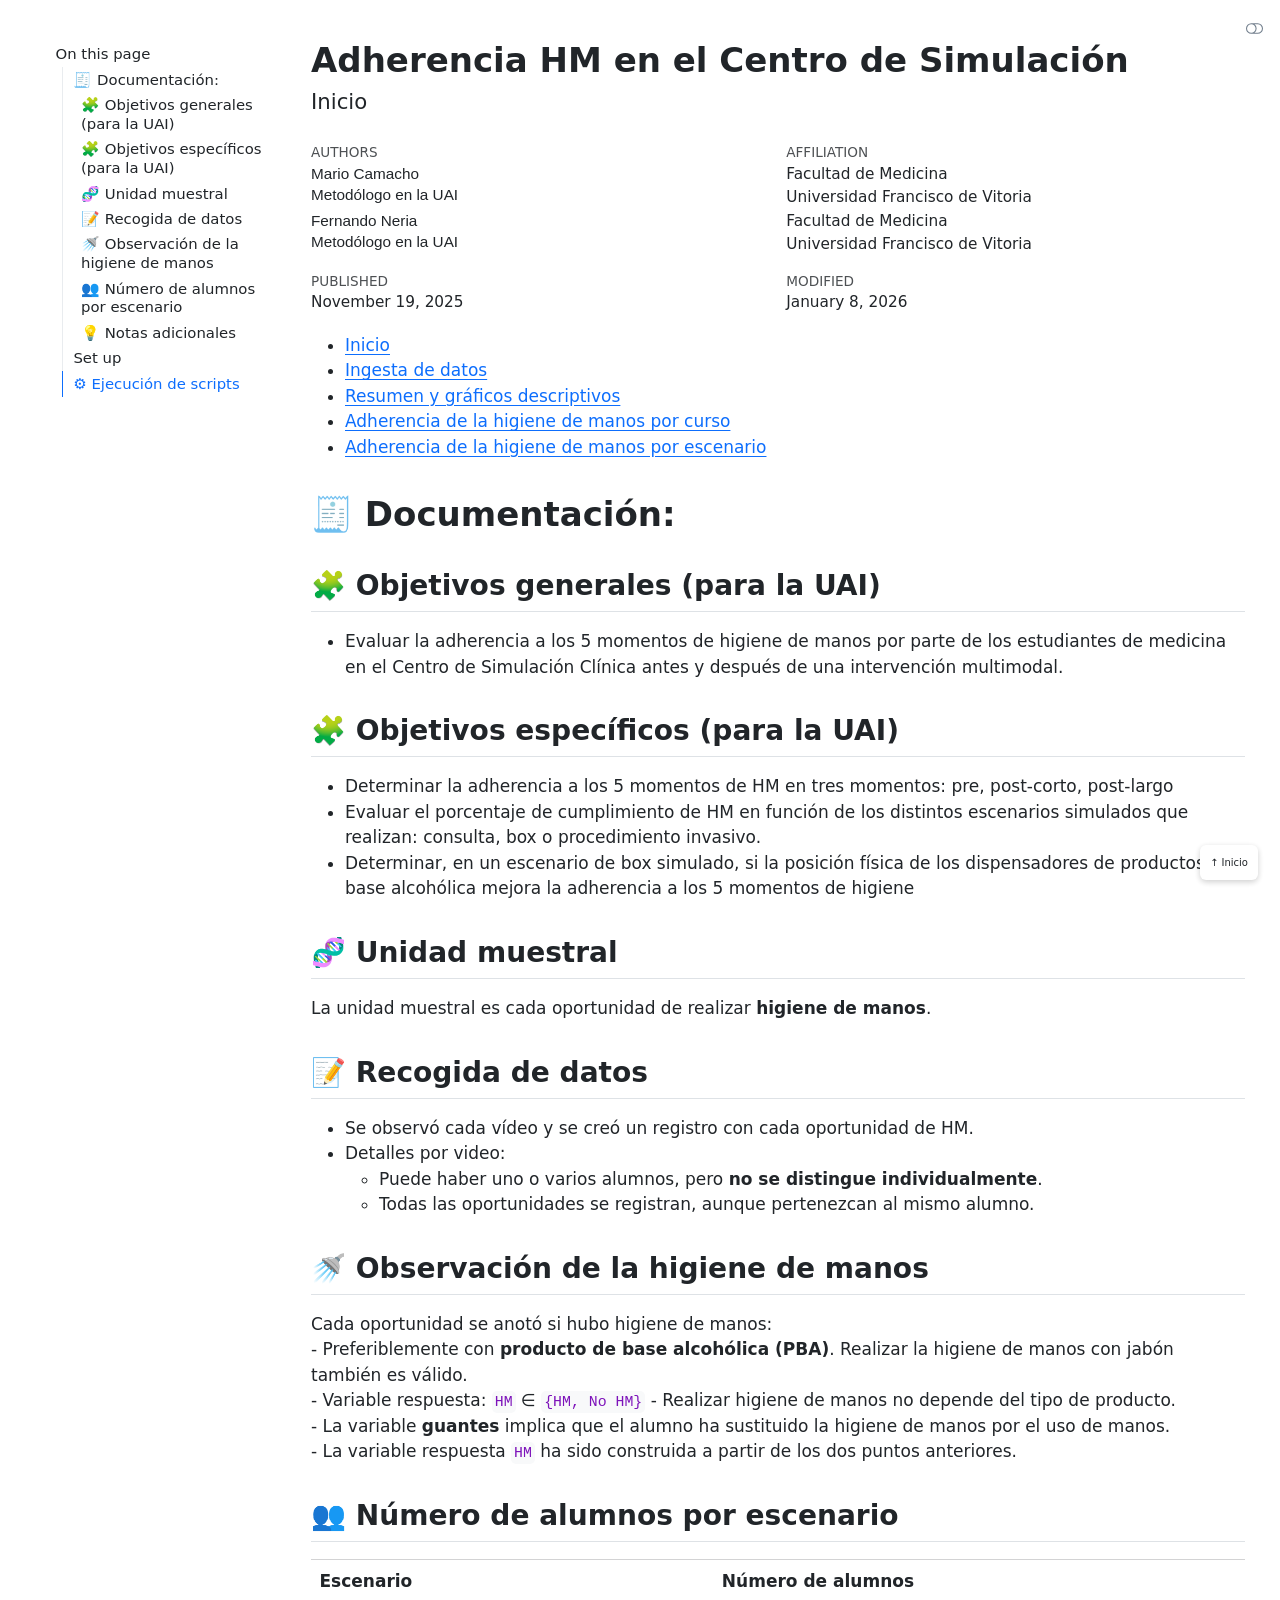
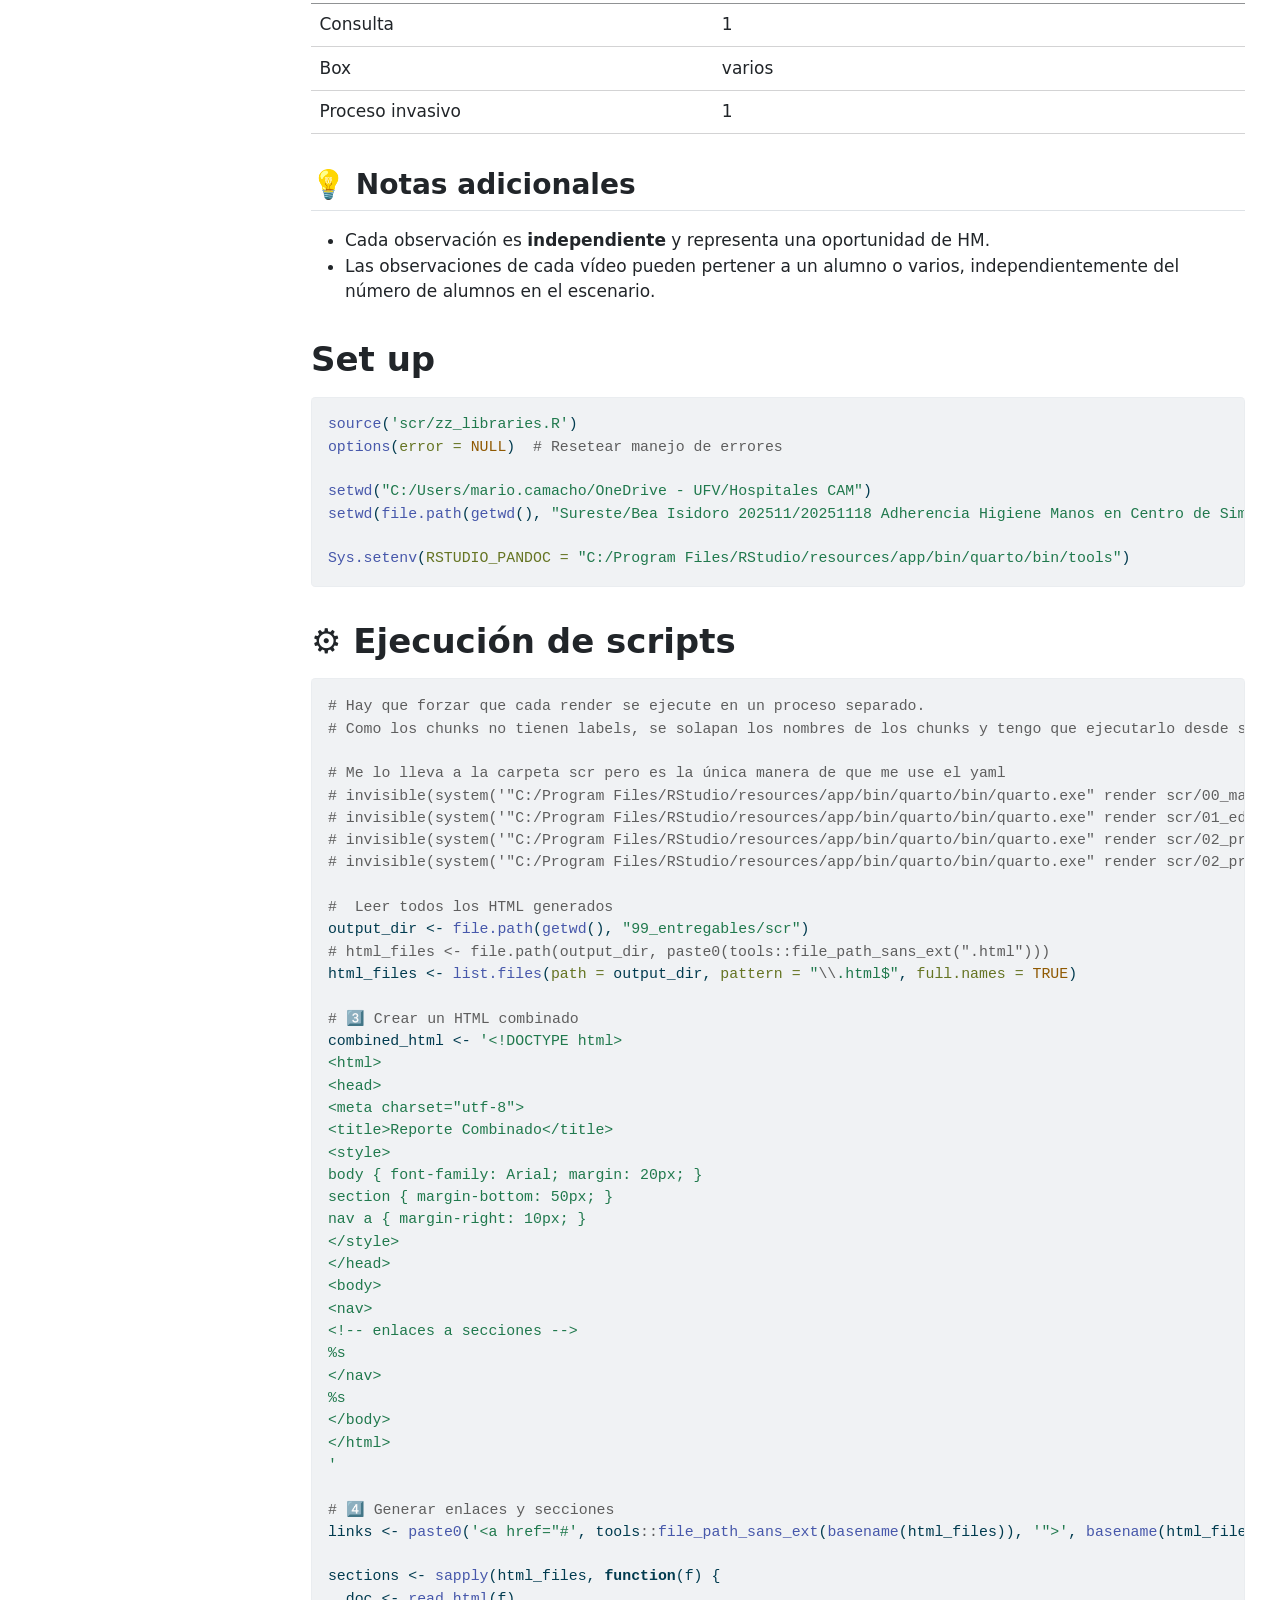
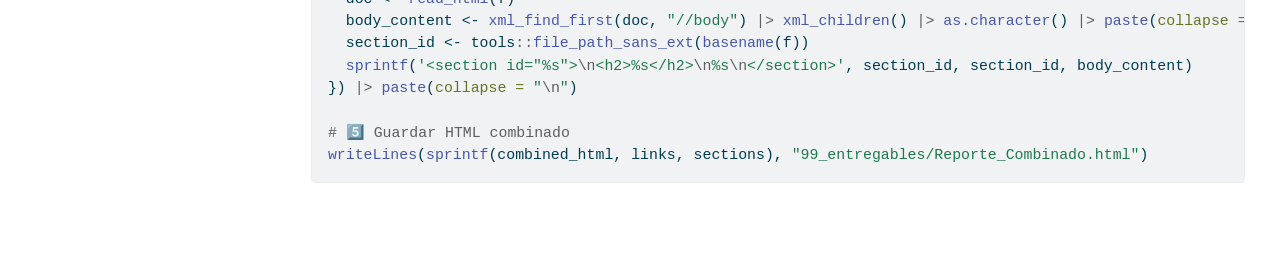
==== index.html @ 291dcde9 "First commit with main version done!" ====
<!DOCTYPE html>
<html xmlns="http://www.w3.org/1999/xhtml" lang="en" xml:lang="en"><head>

<meta charset="utf-8">
<meta name="generator" content="quarto-1.7.32">

<meta name="viewport" content="width=device-width, initial-scale=1.0, user-scalable=yes">

<meta name="author" content="Mario Camacho">
<meta name="author" content="Fernando Neria">
<meta name="dcterms.date" content="2025-11-19">

<title>Adherencia HM en el Centro de Simulación</title>
<style>
code{white-space: pre-wrap;}
span.smallcaps{font-variant: small-caps;}
div.columns{display: flex; gap: min(4vw, 1.5em);}
div.column{flex: auto; overflow-x: auto;}
div.hanging-indent{margin-left: 1.5em; text-indent: -1.5em;}
ul.task-list{list-style: none;}
ul.task-list li input[type="checkbox"] {
width: 0.8em;
margin: 0 0.8em 0.2em -1em;  vertical-align: middle;
}

html { -webkit-text-size-adjust: 100%; }
pre > code.sourceCode { white-space: pre; position: relative; }
pre > code.sourceCode > span { display: inline-block; line-height: 1.25; }
pre > code.sourceCode > span:empty { height: 1.2em; }
.sourceCode { overflow: visible; }
code.sourceCode > span { color: inherit; text-decoration: inherit; }
div.sourceCode { margin: 1em 0; }
pre.sourceCode { margin: 0; }
@media screen {
div.sourceCode { overflow: auto; }
}
@media print {
pre > code.sourceCode { white-space: pre-wrap; }
pre > code.sourceCode > span { text-indent: -5em; padding-left: 5em; }
}
pre.numberSource code
{ counter-reset: source-line 0; }
pre.numberSource code > span
{ position: relative; left: -4em; counter-increment: source-line; }
pre.numberSource code > span > a:first-child::before
{ content: counter(source-line);
position: relative; left: -1em; text-align: right; vertical-align: baseline;
border: none; display: inline-block;
-webkit-touch-callout: none; -webkit-user-select: none;
-khtml-user-select: none; -moz-user-select: none;
-ms-user-select: none; user-select: none;
padding: 0 4px; width: 4em;
}
pre.numberSource { margin-left: 3em; padding-left: 4px; }
div.sourceCode
{ }
@media screen {
pre > code.sourceCode > span > a:first-child::before { text-decoration: underline; }
}
</style>


<script>const headroomChanged = new CustomEvent("quarto-hrChanged", {
  detail: {},
  bubbles: true,
  cancelable: false,
  composed: false,
});

const announceDismiss = () => {
  const annEl = window.document.getElementById("quarto-announcement");
  if (annEl) {
    annEl.remove();

    const annId = annEl.getAttribute("data-announcement-id");
    window.localStorage.setItem(`quarto-announce-${annId}`, "true");
  }
};

const announceRegister = () => {
  const annEl = window.document.getElementById("quarto-announcement");
  if (annEl) {
    const annId = annEl.getAttribute("data-announcement-id");
    const isDismissed =
      window.localStorage.getItem(`quarto-announce-${annId}`) || false;
    if (isDismissed) {
      announceDismiss();
      return;
    } else {
      annEl.classList.remove("hidden");
    }

    const actionEl = annEl.querySelector(".quarto-announcement-action");
    if (actionEl) {
      actionEl.addEventListener("click", function (e) {
        e.preventDefault();
        // Hide the bar immediately
        announceDismiss();
      });
    }
  }
};

window.document.addEventListener("DOMContentLoaded", function () {
  let init = false;

  announceRegister();

  // Manage the back to top button, if one is present.
  let lastScrollTop = window.pageYOffset || document.documentElement.scrollTop;
  const scrollDownBuffer = 5;
  const scrollUpBuffer = 35;
  const btn = document.getElementById("quarto-back-to-top");
  const hideBackToTop = () => {
    btn.style.display = "none";
  };
  const showBackToTop = () => {
    btn.style.display = "inline-block";
  };
  if (btn) {
    window.document.addEventListener(
      "scroll",
      function () {
        const currentScrollTop =
          window.pageYOffset || document.documentElement.scrollTop;

        // Shows and hides the button 'intelligently' as the user scrolls
        if (currentScrollTop - scrollDownBuffer > lastScrollTop) {
          hideBackToTop();
          lastScrollTop = currentScrollTop <= 0 ? 0 : currentScrollTop;
        } else if (currentScrollTop < lastScrollTop - scrollUpBuffer) {
          showBackToTop();
          lastScrollTop = currentScrollTop <= 0 ? 0 : currentScrollTop;
        }

        // Show the button at the bottom, hides it at the top
        if (currentScrollTop <= 0) {
          hideBackToTop();
        } else if (
          window.innerHeight + currentScrollTop >=
          document.body.offsetHeight
        ) {
          showBackToTop();
        }
      },
      false
    );
  }

  function throttle(func, wait) {
    var timeout;
    return function () {
      const context = this;
      const args = arguments;
      const later = function () {
        clearTimeout(timeout);
        timeout = null;
        func.apply(context, args);
      };

      if (!timeout) {
        timeout = setTimeout(later, wait);
      }
    };
  }

  function headerOffset() {
    // Set an offset if there is are fixed top navbar
    const headerEl = window.document.querySelector("header.fixed-top");
    if (headerEl) {
      return headerEl.clientHeight;
    } else {
      return 0;
    }
  }

  function footerOffset() {
    const footerEl = window.document.querySelector("footer.footer");
    if (footerEl) {
      return footerEl.clientHeight;
    } else {
      return 0;
    }
  }

  function dashboardOffset() {
    const dashboardNavEl = window.document.getElementById(
      "quarto-dashboard-header"
    );
    if (dashboardNavEl !== null) {
      return dashboardNavEl.clientHeight;
    } else {
      return 0;
    }
  }

  function updateDocumentOffsetWithoutAnimation() {
    updateDocumentOffset(false);
  }

  function updateDocumentOffset(animated) {
    // set body offset
    const topOffset = headerOffset();
    const bodyOffset = topOffset + footerOffset() + dashboardOffset();
    const bodyEl = window.document.body;
    bodyEl.setAttribute("data-bs-offset", topOffset);
    bodyEl.style.paddingTop = topOffset + "px";

    // deal with sidebar offsets
    const sidebars = window.document.querySelectorAll(
      ".sidebar, .headroom-target"
    );
    sidebars.forEach((sidebar) => {
      if (!animated) {
        sidebar.classList.add("notransition");
        // Remove the no transition class after the animation has time to complete
        setTimeout(function () {
          sidebar.classList.remove("notransition");
        }, 201);
      }

      if (window.Headroom && sidebar.classList.contains("sidebar-unpinned")) {
        sidebar.style.top = "0";
        sidebar.style.maxHeight = "100vh";
      } else {
        sidebar.style.top = topOffset + "px";
        sidebar.style.maxHeight = "calc(100vh - " + topOffset + "px)";
      }
    });

    // allow space for footer
    const mainContainer = window.document.querySelector(".quarto-container");
    if (mainContainer) {
      mainContainer.style.minHeight = "calc(100vh - " + bodyOffset + "px)";
    }

    // link offset
    let linkStyle = window.document.querySelector("#quarto-target-style");
    if (!linkStyle) {
      linkStyle = window.document.createElement("style");
      linkStyle.setAttribute("id", "quarto-target-style");
      window.document.head.appendChild(linkStyle);
    }
    while (linkStyle.firstChild) {
      linkStyle.removeChild(linkStyle.firstChild);
    }
    if (topOffset > 0) {
      linkStyle.appendChild(
        window.document.createTextNode(`
      section:target::before {
        content: "";
        display: block;
        height: ${topOffset}px;
        margin: -${topOffset}px 0 0;
      }`)
      );
    }
    if (init) {
      window.dispatchEvent(headroomChanged);
    }
    init = true;
  }

  // initialize headroom
  var header = window.document.querySelector("#quarto-header");
  if (header && window.Headroom) {
    const headroom = new window.Headroom(header, {
      tolerance: 5,
      onPin: function () {
        const sidebars = window.document.querySelectorAll(
          ".sidebar, .headroom-target"
        );
        sidebars.forEach((sidebar) => {
          sidebar.classList.remove("sidebar-unpinned");
        });
        updateDocumentOffset();
      },
      onUnpin: function () {
        const sidebars = window.document.querySelectorAll(
          ".sidebar, .headroom-target"
        );
        sidebars.forEach((sidebar) => {
          sidebar.classList.add("sidebar-unpinned");
        });
        updateDocumentOffset();
      },
    });
    headroom.init();

    let frozen = false;
    window.quartoToggleHeadroom = function () {
      if (frozen) {
        headroom.unfreeze();
        frozen = false;
      } else {
        headroom.freeze();
        frozen = true;
      }
    };
  }

  window.addEventListener(
    "hashchange",
    function (e) {
      if (
        getComputedStyle(document.documentElement).scrollBehavior !== "smooth"
      ) {
        window.scrollTo(0, window.pageYOffset - headerOffset());
      }
    },
    false
  );

  // Observe size changed for the header
  const headerEl = window.document.querySelector("header.fixed-top");
  if (headerEl && window.ResizeObserver) {
    const observer = new window.ResizeObserver(() => {
      setTimeout(updateDocumentOffsetWithoutAnimation, 0);
    });
    observer.observe(headerEl, {
      attributes: true,
      childList: true,
      characterData: true,
    });
  } else {
    window.addEventListener(
      "resize",
      throttle(updateDocumentOffsetWithoutAnimation, 50)
    );
  }
  setTimeout(updateDocumentOffsetWithoutAnimation, 250);

  // fixup index.html links if we aren't on the filesystem
  if (window.location.protocol !== "file:") {
    const links = window.document.querySelectorAll("a");
    for (let i = 0; i < links.length; i++) {
      if (links[i].href) {
        links[i].dataset.originalHref = links[i].href;
        links[i].href = links[i].href.replace(/\/index\.html/, "/");
      }
    }

    // Fixup any sharing links that require urls
    // Append url to any sharing urls
    const sharingLinks = window.document.querySelectorAll(
      "a.sidebar-tools-main-item, a.quarto-navigation-tool, a.quarto-navbar-tools, a.quarto-navbar-tools-item"
    );
    for (let i = 0; i < sharingLinks.length; i++) {
      const sharingLink = sharingLinks[i];
      const href = sharingLink.getAttribute("href");
      if (href) {
        sharingLink.setAttribute(
          "href",
          href.replace("|url|", window.location.href)
        );
      }
    }

    // Scroll the active navigation item into view, if necessary
    const navSidebar = window.document.querySelector("nav#quarto-sidebar");
    if (navSidebar) {
      // Find the active item
      const activeItem = navSidebar.querySelector("li.sidebar-item a.active");
      if (activeItem) {
        // Wait for the scroll height and height to resolve by observing size changes on the
        // nav element that is scrollable
        const resizeObserver = new ResizeObserver((_entries) => {
          // The bottom of the element
          const elBottom = activeItem.offsetTop;
          const viewBottom = navSidebar.scrollTop + navSidebar.clientHeight;

          // The element height and scroll height are the same, then we are still loading
          if (viewBottom !== navSidebar.scrollHeight) {
            // Determine if the item isn't visible and scroll to it
            if (elBottom >= viewBottom) {
              navSidebar.scrollTop = elBottom;
            }

            // stop observing now since we've completed the scroll
            resizeObserver.unobserve(navSidebar);
          }
        });
        resizeObserver.observe(navSidebar);
      }
    }
  }
});
</script>
<script>/*!
 * clipboard.js v2.0.11
 * https://clipboardjs.com/
 *
 * Licensed MIT © Zeno Rocha
 */
!function(t,e){"object"==typeof exports&&"object"==typeof module?module.exports=e():"function"==typeof define&&define.amd?define([],e):"object"==typeof exports?exports.ClipboardJS=e():t.ClipboardJS=e()}(this,function(){return n={686:function(t,e,n){"use strict";n.d(e,{default:function(){return b}});var e=n(279),i=n.n(e),e=n(370),u=n.n(e),e=n(817),r=n.n(e);function c(t){try{return document.execCommand(t)}catch(t){return}}var a=function(t){t=r()(t);return c("cut"),t};function o(t,e){var n,o,t=(n=t,o="rtl"===document.documentElement.getAttribute("dir"),(t=document.createElement("textarea")).style.fontSize="12pt",t.style.border="0",t.style.padding="0",t.style.margin="0",t.style.position="absolute",t.style[o?"right":"left"]="-9999px",o=window.pageYOffset||document.documentElement.scrollTop,t.style.top="".concat(o,"px"),t.setAttribute("readonly",""),t.value=n,t);return e.container.appendChild(t),e=r()(t),c("copy"),t.remove(),e}var f=function(t){var e=1<arguments.length&&void 0!==arguments[1]?arguments[1]:{container:document.body},n="";return"string"==typeof t?n=o(t,e):t instanceof HTMLInputElement&&!["text","search","url","tel","password"].includes(null==t?void 0:t.type)?n=o(t.value,e):(n=r()(t),c("copy")),n};function l(t){return(l="function"==typeof Symbol&&"symbol"==typeof Symbol.iterator?function(t){return typeof t}:function(t){return t&&"function"==typeof Symbol&&t.constructor===Symbol&&t!==Symbol.prototype?"symbol":typeof t})(t)}var s=function(){var t=0<arguments.length&&void 0!==arguments[0]?arguments[0]:{},e=t.action,n=void 0===e?"copy":e,o=t.container,e=t.target,t=t.text;if("copy"!==n&&"cut"!==n)throw new Error('Invalid "action" value, use either "copy" or "cut"');if(void 0!==e){if(!e||"object"!==l(e)||1!==e.nodeType)throw new Error('Invalid "target" value, use a valid Element');if("copy"===n&&e.hasAttribute("disabled"))throw new Error('Invalid "target" attribute. Please use "readonly" instead of "disabled" attribute');if("cut"===n&&(e.hasAttribute("readonly")||e.hasAttribute("disabled")))throw new Error('Invalid "target" attribute. You can\'t cut text from elements with "readonly" or "disabled" attributes')}return t?f(t,{container:o}):e?"cut"===n?a(e):f(e,{container:o}):void 0};function p(t){return(p="function"==typeof Symbol&&"symbol"==typeof Symbol.iterator?function(t){return typeof t}:function(t){return t&&"function"==typeof Symbol&&t.constructor===Symbol&&t!==Symbol.prototype?"symbol":typeof t})(t)}function d(t,e){for(var n=0;n<e.length;n++){var o=e[n];o.enumerable=o.enumerable||!1,o.configurable=!0,"value"in o&&(o.writable=!0),Object.defineProperty(t,o.key,o)}}function y(t,e){return(y=Object.setPrototypeOf||function(t,e){return t.__proto__=e,t})(t,e)}function h(n){var o=function(){if("undefined"==typeof Reflect||!Reflect.construct)return!1;if(Reflect.construct.sham)return!1;if("function"==typeof Proxy)return!0;try{return Date.prototype.toString.call(Reflect.construct(Date,[],function(){})),!0}catch(t){return!1}}();return function(){var t,e=v(n);return t=o?(t=v(this).constructor,Reflect.construct(e,arguments,t)):e.apply(this,arguments),e=this,!(t=t)||"object"!==p(t)&&"function"!=typeof t?function(t){if(void 0!==t)return t;throw new ReferenceError("this hasn't been initialised - super() hasn't been called")}(e):t}}function v(t){return(v=Object.setPrototypeOf?Object.getPrototypeOf:function(t){return t.__proto__||Object.getPrototypeOf(t)})(t)}function m(t,e){t="data-clipboard-".concat(t);if(e.hasAttribute(t))return e.getAttribute(t)}var b=function(){!function(t,e){if("function"!=typeof e&&null!==e)throw new TypeError("Super expression must either be null or a function");t.prototype=Object.create(e&&e.prototype,{constructor:{value:t,writable:!0,configurable:!0}}),e&&y(t,e)}(r,i());var t,e,n,o=h(r);function r(t,e){var n;return function(t){if(!(t instanceof r))throw new TypeError("Cannot call a class as a function")}(this),(n=o.call(this)).resolveOptions(e),n.listenClick(t),n}return t=r,n=[{key:"copy",value:function(t){var e=1<arguments.length&&void 0!==arguments[1]?arguments[1]:{container:document.body};return f(t,e)}},{key:"cut",value:function(t){return a(t)}},{key:"isSupported",value:function(){var t=0<arguments.length&&void 0!==arguments[0]?arguments[0]:["copy","cut"],t="string"==typeof t?[t]:t,e=!!document.queryCommandSupported;return t.forEach(function(t){e=e&&!!document.queryCommandSupported(t)}),e}}],(e=[{key:"resolveOptions",value:function(){var t=0<arguments.length&&void 0!==arguments[0]?arguments[0]:{};this.action="function"==typeof t.action?t.action:this.defaultAction,this.target="function"==typeof t.target?t.target:this.defaultTarget,this.text="function"==typeof t.text?t.text:this.defaultText,this.container="object"===p(t.container)?t.container:document.body}},{key:"listenClick",value:function(t){var e=this;this.listener=u()(t,"click",function(t){return e.onClick(t)})}},{key:"onClick",value:function(t){var e=t.delegateTarget||t.currentTarget,n=this.action(e)||"copy",t=s({action:n,container:this.container,target:this.target(e),text:this.text(e)});this.emit(t?"success":"error",{action:n,text:t,trigger:e,clearSelection:function(){e&&e.focus(),window.getSelection().removeAllRanges()}})}},{key:"defaultAction",value:function(t){return m("action",t)}},{key:"defaultTarget",value:function(t){t=m("target",t);if(t)return document.querySelector(t)}},{key:"defaultText",value:function(t){return m("text",t)}},{key:"destroy",value:function(){this.listener.destroy()}}])&&d(t.prototype,e),n&&d(t,n),r}()},828:function(t){var e;"undefined"==typeof Element||Element.prototype.matches||((e=Element.prototype).matches=e.matchesSelector||e.mozMatchesSelector||e.msMatchesSelector||e.oMatchesSelector||e.webkitMatchesSelector),t.exports=function(t,e){for(;t&&9!==t.nodeType;){if("function"==typeof t.matches&&t.matches(e))return t;t=t.parentNode}}},438:function(t,e,n){var u=n(828);function i(t,e,n,o,r){var i=function(e,n,t,o){return function(t){t.delegateTarget=u(t.target,n),t.delegateTarget&&o.call(e,t)}}.apply(this,arguments);return t.addEventListener(n,i,r),{destroy:function(){t.removeEventListener(n,i,r)}}}t.exports=function(t,e,n,o,r){return"function"==typeof t.addEventListener?i.apply(null,arguments):"function"==typeof n?i.bind(null,document).apply(null,arguments):("string"==typeof t&&(t=document.querySelectorAll(t)),Array.prototype.map.call(t,function(t){return i(t,e,n,o,r)}))}},879:function(t,n){n.node=function(t){return void 0!==t&&t instanceof HTMLElement&&1===t.nodeType},n.nodeList=function(t){var e=Object.prototype.toString.call(t);return void 0!==t&&("[object NodeList]"===e||"[object HTMLCollection]"===e)&&"length"in t&&(0===t.length||n.node(t[0]))},n.string=function(t){return"string"==typeof t||t instanceof String},n.fn=function(t){return"[object Function]"===Object.prototype.toString.call(t)}},370:function(t,e,n){var f=n(879),l=n(438);t.exports=function(t,e,n){if(!t&&!e&&!n)throw new Error("Missing required arguments");if(!f.string(e))throw new TypeError("Second argument must be a String");if(!f.fn(n))throw new TypeError("Third argument must be a Function");if(f.node(t))return c=e,a=n,(u=t).addEventListener(c,a),{destroy:function(){u.removeEventListener(c,a)}};if(f.nodeList(t))return o=t,r=e,i=n,Array.prototype.forEach.call(o,function(t){t.addEventListener(r,i)}),{destroy:function(){Array.prototype.forEach.call(o,function(t){t.removeEventListener(r,i)})}};if(f.string(t))return t=t,e=e,n=n,l(document.body,t,e,n);throw new TypeError("First argument must be a String, HTMLElement, HTMLCollection, or NodeList");var o,r,i,u,c,a}},817:function(t){t.exports=function(t){var e,n="SELECT"===t.nodeName?(t.focus(),t.value):"INPUT"===t.nodeName||"TEXTAREA"===t.nodeName?((e=t.hasAttribute("readonly"))||t.setAttribute("readonly",""),t.select(),t.setSelectionRange(0,t.value.length),e||t.removeAttribute("readonly"),t.value):(t.hasAttribute("contenteditable")&&t.focus(),n=window.getSelection(),(e=document.createRange()).selectNodeContents(t),n.removeAllRanges(),n.addRange(e),n.toString());return n}},279:function(t){function e(){}e.prototype={on:function(t,e,n){var o=this.e||(this.e={});return(o[t]||(o[t]=[])).push({fn:e,ctx:n}),this},once:function(t,e,n){var o=this;function r(){o.off(t,r),e.apply(n,arguments)}return r._=e,this.on(t,r,n)},emit:function(t){for(var e=[].slice.call(arguments,1),n=((this.e||(this.e={}))[t]||[]).slice(),o=0,r=n.length;o<r;o++)n[o].fn.apply(n[o].ctx,e);return this},off:function(t,e){var n=this.e||(this.e={}),o=n[t],r=[];if(o&&e)for(var i=0,u=o.length;i<u;i++)o[i].fn!==e&&o[i].fn._!==e&&r.push(o[i]);return r.length?n[t]=r:delete n[t],this}},t.exports=e,t.exports.TinyEmitter=e}},r={},o.n=function(t){var e=t&&t.__esModule?function(){return t.default}:function(){return t};return o.d(e,{a:e}),e},o.d=function(t,e){for(var n in e)o.o(e,n)&&!o.o(t,n)&&Object.defineProperty(t,n,{enumerable:!0,get:e[n]})},o.o=function(t,e){return Object.prototype.hasOwnProperty.call(t,e)},o(686).default;function o(t){if(r[t])return r[t].exports;var e=r[t]={exports:{}};return n[t](e,e.exports,o),e.exports}var n,r});</script>
<script>/*! @algolia/autocomplete-js 1.11.1 | MIT License | © Algolia, Inc. and contributors | https://github.com/algolia/autocomplete */
!function(e,t){"object"==typeof exports&&"undefined"!=typeof module?t(exports):"function"==typeof define&&define.amd?define(["exports"],t):t((e="undefined"!=typeof globalThis?globalThis:e||self)["@algolia/autocomplete-js"]={})}(this,(function(e){"use strict";function t(e,t){var n=Object.keys(e);if(Object.getOwnPropertySymbols){var r=Object.getOwnPropertySymbols(e);t&&(r=r.filter((function(t){return Object.getOwnPropertyDescriptor(e,t).enumerable}))),n.push.apply(n,r)}return n}function n(e){for(var n=1;n<arguments.length;n++){var r=null!=arguments[n]?arguments[n]:{};n%2?t(Object(r),!0).forEach((function(t){o(e,t,r[t])})):Object.getOwnPropertyDescriptors?Object.defineProperties(e,Object.getOwnPropertyDescriptors(r)):t(Object(r)).forEach((function(t){Object.defineProperty(e,t,Object.getOwnPropertyDescriptor(r,t))}))}return e}function r(e){return r="function"==typeof Symbol&&"symbol"==typeof Symbol.iterator?function(e){return typeof e}:function(e){return e&&"function"==typeof Symbol&&e.constructor===Symbol&&e!==Symbol.prototype?"symbol":typeof e},r(e)}function o(e,t,n){return(t=function(e){var t=function(e,t){if("object"!=typeof e||null===e)return e;var n=e[Symbol.toPrimitive];if(void 0!==n){var r=n.call(e,t||"default");if("object"!=typeof r)return r;throw new TypeError("@@toPrimitive must return a primitive value.")}return("string"===t?String:Number)(e)}(e,"string");return"symbol"==typeof t?t:String(t)}(t))in e?Object.defineProperty(e,t,{value:n,enumerable:!0,configurable:!0,writable:!0}):e[t]=n,e}function i(){return i=Object.assign?Object.assign.bind():function(e){for(var t=1;t<arguments.length;t++){var n=arguments[t];for(var r in n)Object.prototype.hasOwnProperty.call(n,r)&&(e[r]=n[r])}return e},i.apply(this,arguments)}function u(e,t){if(null==e)return{};var n,r,o=function(e,t){if(null==e)return{};var n,r,o={},i=Object.keys(e);for(r=0;r<i.length;r++)n=i[r],t.indexOf(n)>=0||(o[n]=e[n]);return o}(e,t);if(Object.getOwnPropertySymbols){var i=Object.getOwnPropertySymbols(e);for(r=0;r<i.length;r++)n=i[r],t.indexOf(n)>=0||Object.prototype.propertyIsEnumerable.call(e,n)&&(o[n]=e[n])}return o}function a(e,t){return function(e){if(Array.isArray(e))return e}(e)||function(e,t){var n=null==e?null:"undefined"!=typeof Symbol&&e[Symbol.iterator]||e["@@iterator"];if(null!=n){var r,o,i,u,a=[],l=!0,c=!1;try{if(i=(n=n.call(e)).next,0===t){if(Object(n)!==n)return;l=!1}else for(;!(l=(r=i.call(n)).done)&&(a.push(r.value),a.length!==t);l=!0);}catch(e){c=!0,o=e}finally{try{if(!l&&null!=n.return&&(u=n.return(),Object(u)!==u))return}finally{if(c)throw o}}return a}}(e,t)||c(e,t)||function(){throw new TypeError("Invalid attempt to destructure non-iterable instance.\nIn order to be iterable, non-array objects must have a [Symbol.iterator]() method.")}()}function l(e){return function(e){if(Array.isArray(e))return s(e)}(e)||function(e){if("undefined"!=typeof Symbol&&null!=e[Symbol.iterator]||null!=e["@@iterator"])return Array.from(e)}(e)||c(e)||function(){throw new TypeError("Invalid attempt to spread non-iterable instance.\nIn order to be iterable, non-array objects must have a [Symbol.iterator]() method.")}()}function c(e,t){if(e){if("string"==typeof e)return s(e,t);var n=Object.prototype.toString.call(e).slice(8,-1);return"Object"===n&&e.constructor&&(n=e.constructor.name),"Map"===n||"Set"===n?Array.from(e):"Arguments"===n||/^(?:Ui|I)nt(?:8|16|32)(?:Clamped)?Array$/.test(n)?s(e,t):void 0}}function s(e,t){(null==t||t>e.length)&&(t=e.length);for(var n=0,r=new Array(t);n<t;n++)r[n]=e[n];return r}function f(e){return{current:e}}function p(e,t){var n=void 0;return function(){for(var r=arguments.length,o=new Array(r),i=0;i<r;i++)o[i]=arguments[i];n&&clearTimeout(n),n=setTimeout((function(){return e.apply(void 0,o)}),t)}}function m(e){return e.reduce((function(e,t){return e.concat(t)}),[])}var v=0;function d(){return"autocomplete-".concat(v++)}function y(e,t){return t.reduce((function(e,t){return e&&e[t]}),e)}function b(e){return 0===e.collections.length?0:e.collections.reduce((function(e,t){return e+t.items.length}),0)}function g(e){return e!==Object(e)}function h(e,t){if(e===t)return!0;if(g(e)||g(t)||"function"==typeof e||"function"==typeof t)return e===t;if(Object.keys(e).length!==Object.keys(t).length)return!1;for(var n=0,r=Object.keys(e);n<r.length;n++){var o=r[n];if(!(o in t))return!1;if(!h(e[o],t[o]))return!1}return!0}var O=function(){};var _="1.11.1",S=[{segment:"autocomplete-core",version:_}];function j(e){var t=e.item,n=e.items,r=void 0===n?[]:n;return{index:t.__autocomplete_indexName,items:[t],positions:[1+r.findIndex((function(e){return e.objectID===t.objectID}))],queryID:t.__autocomplete_queryID,algoliaSource:["autocomplete"]}}function P(e,t){return function(e){if(Array.isArray(e))return e}(e)||function(e,t){var n=null==e?null:"undefined"!=typeof Symbol&&e[Symbol.iterator]||e["@@iterator"];if(null!=n){var r,o,i,u,a=[],l=!0,c=!1;try{if(i=(n=n.call(e)).next,0===t){if(Object(n)!==n)return;l=!1}else for(;!(l=(r=i.call(n)).done)&&(a.push(r.value),a.length!==t);l=!0);}catch(e){c=!0,o=e}finally{try{if(!l&&null!=n.return&&(u=n.return(),Object(u)!==u))return}finally{if(c)throw o}}return a}}(e,t)||function(e,t){if(!e)return;if("string"==typeof e)return w(e,t);var n=Object.prototype.toString.call(e).slice(8,-1);"Object"===n&&e.constructor&&(n=e.constructor.name);if("Map"===n||"Set"===n)return Array.from(e);if("Arguments"===n||/^(?:Ui|I)nt(?:8|16|32)(?:Clamped)?Array$/.test(n))return w(e,t)}(e,t)||function(){throw new TypeError("Invalid attempt to destructure non-iterable instance.\nIn order to be iterable, non-array objects must have a [Symbol.iterator]() method.")}()}function w(e,t){(null==t||t>e.length)&&(t=e.length);for(var n=0,r=new Array(t);n<t;n++)r[n]=e[n];return r}var I=["items"],A=["items"];function E(e){return E="function"==typeof Symbol&&"symbol"==typeof Symbol.iterator?function(e){return typeof e}:function(e){return e&&"function"==typeof Symbol&&e.constructor===Symbol&&e!==Symbol.prototype?"symbol":typeof e},E(e)}function D(e){return function(e){if(Array.isArray(e))return C(e)}(e)||function(e){if("undefined"!=typeof Symbol&&null!=e[Symbol.iterator]||null!=e["@@iterator"])return Array.from(e)}(e)||function(e,t){if(!e)return;if("string"==typeof e)return C(e,t);var n=Object.prototype.toString.call(e).slice(8,-1);"Object"===n&&e.constructor&&(n=e.constructor.name);if("Map"===n||"Set"===n)return Array.from(e);if("Arguments"===n||/^(?:Ui|I)nt(?:8|16|32)(?:Clamped)?Array$/.test(n))return C(e,t)}(e)||function(){throw new TypeError("Invalid attempt to spread non-iterable instance.\nIn order to be iterable, non-array objects must have a [Symbol.iterator]() method.")}()}function C(e,t){(null==t||t>e.length)&&(t=e.length);for(var n=0,r=new Array(t);n<t;n++)r[n]=e[n];return r}function k(e,t){if(null==e)return{};var n,r,o=function(e,t){if(null==e)return{};var n,r,o={},i=Object.keys(e);for(r=0;r<i.length;r++)n=i[r],t.indexOf(n)>=0||(o[n]=e[n]);return o}(e,t);if(Object.getOwnPropertySymbols){var i=Object.getOwnPropertySymbols(e);for(r=0;r<i.length;r++)n=i[r],t.indexOf(n)>=0||Object.prototype.propertyIsEnumerable.call(e,n)&&(o[n]=e[n])}return o}function x(e,t){var n=Object.keys(e);if(Object.getOwnPropertySymbols){var r=Object.getOwnPropertySymbols(e);t&&(r=r.filter((function(t){return Object.getOwnPropertyDescriptor(e,t).enumerable}))),n.push.apply(n,r)}return n}function N(e){for(var t=1;t<arguments.length;t++){var n=null!=arguments[t]?arguments[t]:{};t%2?x(Object(n),!0).forEach((function(t){T(e,t,n[t])})):Object.getOwnPropertyDescriptors?Object.defineProperties(e,Object.getOwnPropertyDescriptors(n)):x(Object(n)).forEach((function(t){Object.defineProperty(e,t,Object.getOwnPropertyDescriptor(n,t))}))}return e}function T(e,t,n){return(t=function(e){var t=function(e,t){if("object"!==E(e)||null===e)return e;var n=e[Symbol.toPrimitive];if(void 0!==n){var r=n.call(e,t||"default");if("object"!==E(r))return r;throw new TypeError("@@toPrimitive must return a primitive value.")}return("string"===t?String:Number)(e)}(e,"string");return"symbol"===E(t)?t:String(t)}(t))in e?Object.defineProperty(e,t,{value:n,enumerable:!0,configurable:!0,writable:!0}):e[t]=n,e}function q(e){for(var t=arguments.length>1&&void 0!==arguments[1]?arguments[1]:20,n=[],r=0;r<e.objectIDs.length;r+=t)n.push(N(N({},e),{},{objectIDs:e.objectIDs.slice(r,r+t)}));return n}function B(e){return e.map((function(e){var t=e.items,n=k(e,I);return N(N({},n),{},{objectIDs:(null==t?void 0:t.map((function(e){return e.objectID})))||n.objectIDs})}))}function R(e){var t,n,r,o=(t=P((e.version||"").split(".").map(Number),2),n=t[0],r=t[1],n>=3||2===n&&r>=4||1===n&&r>=10);function i(t,n,r){if(o&&void 0!==r){var i=r[0].__autocomplete_algoliaCredentials,u={"X-Algolia-Application-Id":i.appId,"X-Algolia-API-Key":i.apiKey};e.apply(void 0,[t].concat(D(n),[{headers:u}]))}else e.apply(void 0,[t].concat(D(n)))}return{init:function(t,n){e("init",{appId:t,apiKey:n})},setUserToken:function(t){e("setUserToken",t)},clickedObjectIDsAfterSearch:function(){for(var e=arguments.length,t=new Array(e),n=0;n<e;n++)t[n]=arguments[n];t.length>0&&i("clickedObjectIDsAfterSearch",B(t),t[0].items)},clickedObjectIDs:function(){for(var e=arguments.length,t=new Array(e),n=0;n<e;n++)t[n]=arguments[n];t.length>0&&i("clickedObjectIDs",B(t),t[0].items)},clickedFilters:function(){for(var t=arguments.length,n=new Array(t),r=0;r<t;r++)n[r]=arguments[r];n.length>0&&e.apply(void 0,["clickedFilters"].concat(n))},convertedObjectIDsAfterSearch:function(){for(var e=arguments.length,t=new Array(e),n=0;n<e;n++)t[n]=arguments[n];t.length>0&&i("convertedObjectIDsAfterSearch",B(t),t[0].items)},convertedObjectIDs:function(){for(var e=arguments.length,t=new Array(e),n=0;n<e;n++)t[n]=arguments[n];t.length>0&&i("convertedObjectIDs",B(t),t[0].items)},convertedFilters:function(){for(var t=arguments.length,n=new Array(t),r=0;r<t;r++)n[r]=arguments[r];n.length>0&&e.apply(void 0,["convertedFilters"].concat(n))},viewedObjectIDs:function(){for(var e=arguments.length,t=new Array(e),n=0;n<e;n++)t[n]=arguments[n];t.length>0&&t.reduce((function(e,t){var n=t.items,r=k(t,A);return[].concat(D(e),D(q(N(N({},r),{},{objectIDs:(null==n?void 0:n.map((function(e){return e.objectID})))||r.objectIDs})).map((function(e){return{items:n,payload:e}}))))}),[]).forEach((function(e){var t=e.items;return i("viewedObjectIDs",[e.payload],t)}))},viewedFilters:function(){for(var t=arguments.length,n=new Array(t),r=0;r<t;r++)n[r]=arguments[r];n.length>0&&e.apply(void 0,["viewedFilters"].concat(n))}}}function F(e){var t=e.items.reduce((function(e,t){var n;return e[t.__autocomplete_indexName]=(null!==(n=e[t.__autocomplete_indexName])&&void 0!==n?n:[]).concat(t),e}),{});return Object.keys(t).map((function(e){return{index:e,items:t[e],algoliaSource:["autocomplete"]}}))}function L(e){return e.objectID&&e.__autocomplete_indexName&&e.__autocomplete_queryID}function U(e){return U="function"==typeof Symbol&&"symbol"==typeof Symbol.iterator?function(e){return typeof e}:function(e){return e&&"function"==typeof Symbol&&e.constructor===Symbol&&e!==Symbol.prototype?"symbol":typeof e},U(e)}function M(e){return function(e){if(Array.isArray(e))return H(e)}(e)||function(e){if("undefined"!=typeof Symbol&&null!=e[Symbol.iterator]||null!=e["@@iterator"])return Array.from(e)}(e)||function(e,t){if(!e)return;if("string"==typeof e)return H(e,t);var n=Object.prototype.toString.call(e).slice(8,-1);"Object"===n&&e.constructor&&(n=e.constructor.name);if("Map"===n||"Set"===n)return Array.from(e);if("Arguments"===n||/^(?:Ui|I)nt(?:8|16|32)(?:Clamped)?Array$/.test(n))return H(e,t)}(e)||function(){throw new TypeError("Invalid attempt to spread non-iterable instance.\nIn order to be iterable, non-array objects must have a [Symbol.iterator]() method.")}()}function H(e,t){(null==t||t>e.length)&&(t=e.length);for(var n=0,r=new Array(t);n<t;n++)r[n]=e[n];return r}function V(e,t){var n=Object.keys(e);if(Object.getOwnPropertySymbols){var r=Object.getOwnPropertySymbols(e);t&&(r=r.filter((function(t){return Object.getOwnPropertyDescriptor(e,t).enumerable}))),n.push.apply(n,r)}return n}function W(e){for(var t=1;t<arguments.length;t++){var n=null!=arguments[t]?arguments[t]:{};t%2?V(Object(n),!0).forEach((function(t){K(e,t,n[t])})):Object.getOwnPropertyDescriptors?Object.defineProperties(e,Object.getOwnPropertyDescriptors(n)):V(Object(n)).forEach((function(t){Object.defineProperty(e,t,Object.getOwnPropertyDescriptor(n,t))}))}return e}function K(e,t,n){return(t=function(e){var t=function(e,t){if("object"!==U(e)||null===e)return e;var n=e[Symbol.toPrimitive];if(void 0!==n){var r=n.call(e,t||"default");if("object"!==U(r))return r;throw new TypeError("@@toPrimitive must return a primitive value.")}return("string"===t?String:Number)(e)}(e,"string");return"symbol"===U(t)?t:String(t)}(t))in e?Object.defineProperty(e,t,{value:n,enumerable:!0,configurable:!0,writable:!0}):e[t]=n,e}var Q="2.6.0",$="https://cdn.jsdelivr.net/npm/search-insights@".concat(Q,"/dist/search-insights.min.js"),z=p((function(e){var t=e.onItemsChange,n=e.items,r=e.insights,o=e.state;t({insights:r,insightsEvents:F({items:n}).map((function(e){return W({eventName:"Items Viewed"},e)})),state:o})}),400);function G(e){var t=function(e){return W({onItemsChange:function(e){var t=e.insights,n=e.insightsEvents;t.viewedObjectIDs.apply(t,M(n.map((function(e){return W(W({},e),{},{algoliaSource:[].concat(M(e.algoliaSource||[]),["autocomplete-internal"])})}))))},onSelect:function(e){var t=e.insights,n=e.insightsEvents;t.clickedObjectIDsAfterSearch.apply(t,M(n.map((function(e){return W(W({},e),{},{algoliaSource:[].concat(M(e.algoliaSource||[]),["autocomplete-internal"])})}))))},onActive:O},e)}(e),n=t.insightsClient,r=t.onItemsChange,o=t.onSelect,i=t.onActive,u=n;n||function(e){if("undefined"!=typeof window)e({window:window})}((function(e){var t=e.window,n=t.AlgoliaAnalyticsObject||"aa";"string"==typeof n&&(u=t[n]),u||(t.AlgoliaAnalyticsObject=n,t[n]||(t[n]=function(){t[n].queue||(t[n].queue=[]);for(var e=arguments.length,r=new Array(e),o=0;o<e;o++)r[o]=arguments[o];t[n].queue.push(r)}),t[n].version=Q,u=t[n],function(e){var t="[Autocomplete]: Could not load search-insights.js. Please load it manually following https://alg.li/insights-autocomplete";try{var n=e.document.createElement("script");n.async=!0,n.src=$,n.onerror=function(){console.error(t)},document.body.appendChild(n)}catch(e){console.error(t)}}(t))}));var a=R(u),l=f([]),c=p((function(e){var t=e.state;if(t.isOpen){var n=t.collections.reduce((function(e,t){return[].concat(M(e),M(t.items))}),[]).filter(L);h(l.current.map((function(e){return e.objectID})),n.map((function(e){return e.objectID})))||(l.current=n,n.length>0&&z({onItemsChange:r,items:n,insights:a,state:t}))}}),0);return{name:"aa.algoliaInsightsPlugin",subscribe:function(e){var t=e.setContext,n=e.onSelect,r=e.onActive;function l(e){t({algoliaInsightsPlugin:{__algoliaSearchParameters:W({clickAnalytics:!0},e?{userToken:e}:{}),insights:a}})}u("addAlgoliaAgent","insights-plugin"),l(),u("onUserTokenChange",l),u("getUserToken",null,(function(e,t){l(t)})),n((function(e){var t=e.item,n=e.state,r=e.event,i=e.source;L(t)&&o({state:n,event:r,insights:a,item:t,insightsEvents:[W({eventName:"Item Selected"},j({item:t,items:i.getItems().filter(L)}))]})})),r((function(e){var t=e.item,n=e.source,r=e.state,o=e.event;L(t)&&i({state:r,event:o,insights:a,item:t,insightsEvents:[W({eventName:"Item Active"},j({item:t,items:n.getItems().filter(L)}))]})}))},onStateChange:function(e){var t=e.state;c({state:t})},__autocomplete_pluginOptions:e}}function J(e,t){var n=t;return{then:function(t,r){return J(e.then(Y(t,n,e),Y(r,n,e)),n)},catch:function(t){return J(e.catch(Y(t,n,e)),n)},finally:function(t){return t&&n.onCancelList.push(t),J(e.finally(Y(t&&function(){return n.onCancelList=[],t()},n,e)),n)},cancel:function(){n.isCanceled=!0;var e=n.onCancelList;n.onCancelList=[],e.forEach((function(e){e()}))},isCanceled:function(){return!0===n.isCanceled}}}function X(e){return J(e,{isCanceled:!1,onCancelList:[]})}function Y(e,t,n){return e?function(n){return t.isCanceled?n:e(n)}:n}function Z(e,t,n,r){if(!n)return null;if(e<0&&(null===t||null!==r&&0===t))return n+e;var o=(null===t?-1:t)+e;return o<=-1||o>=n?null===r?null:0:o}function ee(e,t){var n=Object.keys(e);if(Object.getOwnPropertySymbols){var r=Object.getOwnPropertySymbols(e);t&&(r=r.filter((function(t){return Object.getOwnPropertyDescriptor(e,t).enumerable}))),n.push.apply(n,r)}return n}function te(e){for(var t=1;t<arguments.length;t++){var n=null!=arguments[t]?arguments[t]:{};t%2?ee(Object(n),!0).forEach((function(t){ne(e,t,n[t])})):Object.getOwnPropertyDescriptors?Object.defineProperties(e,Object.getOwnPropertyDescriptors(n)):ee(Object(n)).forEach((function(t){Object.defineProperty(e,t,Object.getOwnPropertyDescriptor(n,t))}))}return e}function ne(e,t,n){return(t=function(e){var t=function(e,t){if("object"!==re(e)||null===e)return e;var n=e[Symbol.toPrimitive];if(void 0!==n){var r=n.call(e,t||"default");if("object"!==re(r))return r;throw new TypeError("@@toPrimitive must return a primitive value.")}return("string"===t?String:Number)(e)}(e,"string");return"symbol"===re(t)?t:String(t)}(t))in e?Object.defineProperty(e,t,{value:n,enumerable:!0,configurable:!0,writable:!0}):e[t]=n,e}function re(e){return re="function"==typeof Symbol&&"symbol"==typeof Symbol.iterator?function(e){return typeof e}:function(e){return e&&"function"==typeof Symbol&&e.constructor===Symbol&&e!==Symbol.prototype?"symbol":typeof e},re(e)}function oe(e){var t=function(e){var t=e.collections.map((function(e){return e.items.length})).reduce((function(e,t,n){var r=(e[n-1]||0)+t;return e.push(r),e}),[]).reduce((function(t,n){return n<=e.activeItemId?t+1:t}),0);return e.collections[t]}(e);if(!t)return null;var n=t.items[function(e){for(var t=e.state,n=e.collection,r=!1,o=0,i=0;!1===r;){var u=t.collections[o];if(u===n){r=!0;break}i+=u.items.length,o++}return t.activeItemId-i}({state:e,collection:t})],r=t.source;return{item:n,itemInputValue:r.getItemInputValue({item:n,state:e}),itemUrl:r.getItemUrl({item:n,state:e}),source:r}}function ie(e,t,n){return[e,null==n?void 0:n.sourceId,t].filter(Boolean).join("-").replace(/\s/g,"")}var ue=/((gt|sm)-|galaxy nexus)|samsung[- ]|samsungbrowser/i;function ae(e){return ae="function"==typeof Symbol&&"symbol"==typeof Symbol.iterator?function(e){return typeof e}:function(e){return e&&"function"==typeof Symbol&&e.constructor===Symbol&&e!==Symbol.prototype?"symbol":typeof e},ae(e)}function le(e,t){var n=Object.keys(e);if(Object.getOwnPropertySymbols){var r=Object.getOwnPropertySymbols(e);t&&(r=r.filter((function(t){return Object.getOwnPropertyDescriptor(e,t).enumerable}))),n.push.apply(n,r)}return n}function ce(e,t,n){return(t=function(e){var t=function(e,t){if("object"!==ae(e)||null===e)return e;var n=e[Symbol.toPrimitive];if(void 0!==n){var r=n.call(e,t||"default");if("object"!==ae(r))return r;throw new TypeError("@@toPrimitive must return a primitive value.")}return("string"===t?String:Number)(e)}(e,"string");return"symbol"===ae(t)?t:String(t)}(t))in e?Object.defineProperty(e,t,{value:n,enumerable:!0,configurable:!0,writable:!0}):e[t]=n,e}function se(e,t,n){var r,o=t.initialState;return{getState:function(){return o},dispatch:function(r,i){var u=function(e){for(var t=1;t<arguments.length;t++){var n=null!=arguments[t]?arguments[t]:{};t%2?le(Object(n),!0).forEach((function(t){ce(e,t,n[t])})):Object.getOwnPropertyDescriptors?Object.defineProperties(e,Object.getOwnPropertyDescriptors(n)):le(Object(n)).forEach((function(t){Object.defineProperty(e,t,Object.getOwnPropertyDescriptor(n,t))}))}return e}({},o);o=e(o,{type:r,props:t,payload:i}),n({state:o,prevState:u})},pendingRequests:(r=[],{add:function(e){return r.push(e),e.finally((function(){r=r.filter((function(t){return t!==e}))}))},cancelAll:function(){r.forEach((function(e){return e.cancel()}))},isEmpty:function(){return 0===r.length}})}}function fe(e){return fe="function"==typeof Symbol&&"symbol"==typeof Symbol.iterator?function(e){return typeof e}:function(e){return e&&"function"==typeof Symbol&&e.constructor===Symbol&&e!==Symbol.prototype?"symbol":typeof e},fe(e)}function pe(e,t){var n=Object.keys(e);if(Object.getOwnPropertySymbols){var r=Object.getOwnPropertySymbols(e);t&&(r=r.filter((function(t){return Object.getOwnPropertyDescriptor(e,t).enumerable}))),n.push.apply(n,r)}return n}function me(e){for(var t=1;t<arguments.length;t++){var n=null!=arguments[t]?arguments[t]:{};t%2?pe(Object(n),!0).forEach((function(t){ve(e,t,n[t])})):Object.getOwnPropertyDescriptors?Object.defineProperties(e,Object.getOwnPropertyDescriptors(n)):pe(Object(n)).forEach((function(t){Object.defineProperty(e,t,Object.getOwnPropertyDescriptor(n,t))}))}return e}function ve(e,t,n){return(t=function(e){var t=function(e,t){if("object"!==fe(e)||null===e)return e;var n=e[Symbol.toPrimitive];if(void 0!==n){var r=n.call(e,t||"default");if("object"!==fe(r))return r;throw new TypeError("@@toPrimitive must return a primitive value.")}return("string"===t?String:Number)(e)}(e,"string");return"symbol"===fe(t)?t:String(t)}(t))in e?Object.defineProperty(e,t,{value:n,enumerable:!0,configurable:!0,writable:!0}):e[t]=n,e}function de(e){return de="function"==typeof Symbol&&"symbol"==typeof Symbol.iterator?function(e){return typeof e}:function(e){return e&&"function"==typeof Symbol&&e.constructor===Symbol&&e!==Symbol.prototype?"symbol":typeof e},de(e)}function ye(e){return function(e){if(Array.isArray(e))return be(e)}(e)||function(e){if("undefined"!=typeof Symbol&&null!=e[Symbol.iterator]||null!=e["@@iterator"])return Array.from(e)}(e)||function(e,t){if(!e)return;if("string"==typeof e)return be(e,t);var n=Object.prototype.toString.call(e).slice(8,-1);"Object"===n&&e.constructor&&(n=e.constructor.name);if("Map"===n||"Set"===n)return Array.from(e);if("Arguments"===n||/^(?:Ui|I)nt(?:8|16|32)(?:Clamped)?Array$/.test(n))return be(e,t)}(e)||function(){throw new TypeError("Invalid attempt to spread non-iterable instance.\nIn order to be iterable, non-array objects must have a [Symbol.iterator]() method.")}()}function be(e,t){(null==t||t>e.length)&&(t=e.length);for(var n=0,r=new Array(t);n<t;n++)r[n]=e[n];return r}function ge(e,t){var n=Object.keys(e);if(Object.getOwnPropertySymbols){var r=Object.getOwnPropertySymbols(e);t&&(r=r.filter((function(t){return Object.getOwnPropertyDescriptor(e,t).enumerable}))),n.push.apply(n,r)}return n}function he(e){for(var t=1;t<arguments.length;t++){var n=null!=arguments[t]?arguments[t]:{};t%2?ge(Object(n),!0).forEach((function(t){Oe(e,t,n[t])})):Object.getOwnPropertyDescriptors?Object.defineProperties(e,Object.getOwnPropertyDescriptors(n)):ge(Object(n)).forEach((function(t){Object.defineProperty(e,t,Object.getOwnPropertyDescriptor(n,t))}))}return e}function Oe(e,t,n){return(t=function(e){var t=function(e,t){if("object"!==de(e)||null===e)return e;var n=e[Symbol.toPrimitive];if(void 0!==n){var r=n.call(e,t||"default");if("object"!==de(r))return r;throw new TypeError("@@toPrimitive must return a primitive value.")}return("string"===t?String:Number)(e)}(e,"string");return"symbol"===de(t)?t:String(t)}(t))in e?Object.defineProperty(e,t,{value:n,enumerable:!0,configurable:!0,writable:!0}):e[t]=n,e}function _e(e,t){var n,r="undefined"!=typeof window?window:{},o=e.plugins||[];return he(he({debug:!1,openOnFocus:!1,enterKeyHint:void 0,placeholder:"",autoFocus:!1,defaultActiveItemId:null,stallThreshold:300,insights:!1,environment:r,shouldPanelOpen:function(e){return b(e.state)>0},reshape:function(e){return e.sources}},e),{},{id:null!==(n=e.id)&&void 0!==n?n:d(),plugins:o,initialState:he({activeItemId:null,query:"",completion:null,collections:[],isOpen:!1,status:"idle",context:{}},e.initialState),onStateChange:function(t){var n;null===(n=e.onStateChange)||void 0===n||n.call(e,t),o.forEach((function(e){var n;return null===(n=e.onStateChange)||void 0===n?void 0:n.call(e,t)}))},onSubmit:function(t){var n;null===(n=e.onSubmit)||void 0===n||n.call(e,t),o.forEach((function(e){var n;return null===(n=e.onSubmit)||void 0===n?void 0:n.call(e,t)}))},onReset:function(t){var n;null===(n=e.onReset)||void 0===n||n.call(e,t),o.forEach((function(e){var n;return null===(n=e.onReset)||void 0===n?void 0:n.call(e,t)}))},getSources:function(n){return Promise.all([].concat(ye(o.map((function(e){return e.getSources}))),[e.getSources]).filter(Boolean).map((function(e){return function(e,t){var n=[];return Promise.resolve(e(t)).then((function(e){return Promise.all(e.filter((function(e){return Boolean(e)})).map((function(e){if(e.sourceId,n.includes(e.sourceId))throw new Error("[Autocomplete] The `sourceId` ".concat(JSON.stringify(e.sourceId)," is not unique."));n.push(e.sourceId);var t={getItemInputValue:function(e){return e.state.query},getItemUrl:function(){},onSelect:function(e){(0,e.setIsOpen)(!1)},onActive:O,onResolve:O};Object.keys(t).forEach((function(e){t[e].__default=!0}));var r=te(te({},t),e);return Promise.resolve(r)})))}))}(e,n)}))).then((function(e){return m(e)})).then((function(e){return e.map((function(e){return he(he({},e),{},{onSelect:function(n){e.onSelect(n),t.forEach((function(e){var t;return null===(t=e.onSelect)||void 0===t?void 0:t.call(e,n)}))},onActive:function(n){e.onActive(n),t.forEach((function(e){var t;return null===(t=e.onActive)||void 0===t?void 0:t.call(e,n)}))},onResolve:function(n){e.onResolve(n),t.forEach((function(e){var t;return null===(t=e.onResolve)||void 0===t?void 0:t.call(e,n)}))}})}))}))},navigator:he({navigate:function(e){var t=e.itemUrl;r.location.assign(t)},navigateNewTab:function(e){var t=e.itemUrl,n=r.open(t,"_blank","noopener");null==n||n.focus()},navigateNewWindow:function(e){var t=e.itemUrl;r.open(t,"_blank","noopener")}},e.navigator)})}function Se(e){return Se="function"==typeof Symbol&&"symbol"==typeof Symbol.iterator?function(e){return typeof e}:function(e){return e&&"function"==typeof Symbol&&e.constructor===Symbol&&e!==Symbol.prototype?"symbol":typeof e},Se(e)}function je(e,t){var n=Object.keys(e);if(Object.getOwnPropertySymbols){var r=Object.getOwnPropertySymbols(e);t&&(r=r.filter((function(t){return Object.getOwnPropertyDescriptor(e,t).enumerable}))),n.push.apply(n,r)}return n}function Pe(e){for(var t=1;t<arguments.length;t++){var n=null!=arguments[t]?arguments[t]:{};t%2?je(Object(n),!0).forEach((function(t){we(e,t,n[t])})):Object.getOwnPropertyDescriptors?Object.defineProperties(e,Object.getOwnPropertyDescriptors(n)):je(Object(n)).forEach((function(t){Object.defineProperty(e,t,Object.getOwnPropertyDescriptor(n,t))}))}return e}function we(e,t,n){return(t=function(e){var t=function(e,t){if("object"!==Se(e)||null===e)return e;var n=e[Symbol.toPrimitive];if(void 0!==n){var r=n.call(e,t||"default");if("object"!==Se(r))return r;throw new TypeError("@@toPrimitive must return a primitive value.")}return("string"===t?String:Number)(e)}(e,"string");return"symbol"===Se(t)?t:String(t)}(t))in e?Object.defineProperty(e,t,{value:n,enumerable:!0,configurable:!0,writable:!0}):e[t]=n,e}function Ie(e){return Ie="function"==typeof Symbol&&"symbol"==typeof Symbol.iterator?function(e){return typeof e}:function(e){return e&&"function"==typeof Symbol&&e.constructor===Symbol&&e!==Symbol.prototype?"symbol":typeof e},Ie(e)}function Ae(e,t){var n=Object.keys(e);if(Object.getOwnPropertySymbols){var r=Object.getOwnPropertySymbols(e);t&&(r=r.filter((function(t){return Object.getOwnPropertyDescriptor(e,t).enumerable}))),n.push.apply(n,r)}return n}function Ee(e){for(var t=1;t<arguments.length;t++){var n=null!=arguments[t]?arguments[t]:{};t%2?Ae(Object(n),!0).forEach((function(t){De(e,t,n[t])})):Object.getOwnPropertyDescriptors?Object.defineProperties(e,Object.getOwnPropertyDescriptors(n)):Ae(Object(n)).forEach((function(t){Object.defineProperty(e,t,Object.getOwnPropertyDescriptor(n,t))}))}return e}function De(e,t,n){return(t=function(e){var t=function(e,t){if("object"!==Ie(e)||null===e)return e;var n=e[Symbol.toPrimitive];if(void 0!==n){var r=n.call(e,t||"default");if("object"!==Ie(r))return r;throw new TypeError("@@toPrimitive must return a primitive value.")}return("string"===t?String:Number)(e)}(e,"string");return"symbol"===Ie(t)?t:String(t)}(t))in e?Object.defineProperty(e,t,{value:n,enumerable:!0,configurable:!0,writable:!0}):e[t]=n,e}function Ce(e){return function(e){if(Array.isArray(e))return ke(e)}(e)||function(e){if("undefined"!=typeof Symbol&&null!=e[Symbol.iterator]||null!=e["@@iterator"])return Array.from(e)}(e)||function(e,t){if(!e)return;if("string"==typeof e)return ke(e,t);var n=Object.prototype.toString.call(e).slice(8,-1);"Object"===n&&e.constructor&&(n=e.constructor.name);if("Map"===n||"Set"===n)return Array.from(e);if("Arguments"===n||/^(?:Ui|I)nt(?:8|16|32)(?:Clamped)?Array$/.test(n))return ke(e,t)}(e)||function(){throw new TypeError("Invalid attempt to spread non-iterable instance.\nIn order to be iterable, non-array objects must have a [Symbol.iterator]() method.")}()}function ke(e,t){(null==t||t>e.length)&&(t=e.length);for(var n=0,r=new Array(t);n<t;n++)r[n]=e[n];return r}function xe(e){return Boolean(e.execute)}function Ne(e,t,n){if(o=e,Boolean(null==o?void 0:o.execute)){var r="algolia"===e.requesterId?Object.assign.apply(Object,[{}].concat(Ce(Object.keys(n.context).map((function(e){var t;return null===(t=n.context[e])||void 0===t?void 0:t.__algoliaSearchParameters}))))):{};return Ee(Ee({},e),{},{requests:e.queries.map((function(n){return{query:"algolia"===e.requesterId?Ee(Ee({},n),{},{params:Ee(Ee({},r),n.params)}):n,sourceId:t,transformResponse:e.transformResponse}}))})}var o;return{items:e,sourceId:t}}function Te(e){var t=e.reduce((function(e,t){if(!xe(t))return e.push(t),e;var n=t.searchClient,r=t.execute,o=t.requesterId,i=t.requests,u=e.find((function(e){return xe(t)&&xe(e)&&e.searchClient===n&&Boolean(o)&&e.requesterId===o}));if(u){var a;(a=u.items).push.apply(a,Ce(i))}else{var l={execute:r,requesterId:o,items:i,searchClient:n};e.push(l)}return e}),[]).map((function(e){if(!xe(e))return Promise.resolve(e);var t=e,n=t.execute,r=t.items;return n({searchClient:t.searchClient,requests:r})}));return Promise.all(t).then((function(e){return m(e)}))}function qe(e,t,n){return t.map((function(t){var r,o=e.filter((function(e){return e.sourceId===t.sourceId})),i=o.map((function(e){return e.items})),u=o[0].transformResponse,a=u?u({results:r=i,hits:r.map((function(e){return e.hits})).filter(Boolean),facetHits:r.map((function(e){var t;return null===(t=e.facetHits)||void 0===t?void 0:t.map((function(e){return{label:e.value,count:e.count,_highlightResult:{label:{value:e.highlighted}}}}))})).filter(Boolean)}):i;return t.onResolve({source:t,results:i,items:a,state:n.getState()}),a.every(Boolean),'The `getItems` function from source "'.concat(t.sourceId,'" must return an array of items but returned ').concat(JSON.stringify(void 0),".\n\nDid you forget to return items?\n\nSee: https://www.algolia.com/doc/ui-libraries/autocomplete/core-concepts/sources/#param-getitems"),{source:t,items:a}}))}function Be(e){return Be="function"==typeof Symbol&&"symbol"==typeof Symbol.iterator?function(e){return typeof e}:function(e){return e&&"function"==typeof Symbol&&e.constructor===Symbol&&e!==Symbol.prototype?"symbol":typeof e},Be(e)}var Re=["event","nextState","props","query","refresh","store"];function Fe(e,t){var n=Object.keys(e);if(Object.getOwnPropertySymbols){var r=Object.getOwnPropertySymbols(e);t&&(r=r.filter((function(t){return Object.getOwnPropertyDescriptor(e,t).enumerable}))),n.push.apply(n,r)}return n}function Le(e){for(var t=1;t<arguments.length;t++){var n=null!=arguments[t]?arguments[t]:{};t%2?Fe(Object(n),!0).forEach((function(t){Ue(e,t,n[t])})):Object.getOwnPropertyDescriptors?Object.defineProperties(e,Object.getOwnPropertyDescriptors(n)):Fe(Object(n)).forEach((function(t){Object.defineProperty(e,t,Object.getOwnPropertyDescriptor(n,t))}))}return e}function Ue(e,t,n){return(t=function(e){var t=function(e,t){if("object"!==Be(e)||null===e)return e;var n=e[Symbol.toPrimitive];if(void 0!==n){var r=n.call(e,t||"default");if("object"!==Be(r))return r;throw new TypeError("@@toPrimitive must return a primitive value.")}return("string"===t?String:Number)(e)}(e,"string");return"symbol"===Be(t)?t:String(t)}(t))in e?Object.defineProperty(e,t,{value:n,enumerable:!0,configurable:!0,writable:!0}):e[t]=n,e}function Me(e,t){if(null==e)return{};var n,r,o=function(e,t){if(null==e)return{};var n,r,o={},i=Object.keys(e);for(r=0;r<i.length;r++)n=i[r],t.indexOf(n)>=0||(o[n]=e[n]);return o}(e,t);if(Object.getOwnPropertySymbols){var i=Object.getOwnPropertySymbols(e);for(r=0;r<i.length;r++)n=i[r],t.indexOf(n)>=0||Object.prototype.propertyIsEnumerable.call(e,n)&&(o[n]=e[n])}return o}var He,Ve,We,Ke=null,Qe=(He=-1,Ve=-1,We=void 0,function(e){var t=++He;return Promise.resolve(e).then((function(e){return We&&t<Ve?We:(Ve=t,We=e,e)}))});function $e(e){var t=e.event,n=e.nextState,r=void 0===n?{}:n,o=e.props,i=e.query,u=e.refresh,a=e.store,l=Me(e,Re);Ke&&o.environment.clearTimeout(Ke);var c=l.setCollections,s=l.setIsOpen,f=l.setQuery,p=l.setActiveItemId,v=l.setStatus;if(f(i),p(o.defaultActiveItemId),!i&&!1===o.openOnFocus){var d,y=a.getState().collections.map((function(e){return Le(Le({},e),{},{items:[]})}));v("idle"),c(y),s(null!==(d=r.isOpen)&&void 0!==d?d:o.shouldPanelOpen({state:a.getState()}));var b=X(Qe(y).then((function(){return Promise.resolve()})));return a.pendingRequests.add(b)}v("loading"),Ke=o.environment.setTimeout((function(){v("stalled")}),o.stallThreshold);var g=X(Qe(o.getSources(Le({query:i,refresh:u,state:a.getState()},l)).then((function(e){return Promise.all(e.map((function(e){return Promise.resolve(e.getItems(Le({query:i,refresh:u,state:a.getState()},l))).then((function(t){return Ne(t,e.sourceId,a.getState())}))}))).then(Te).then((function(t){return qe(t,e,a)})).then((function(e){return function(e){var t=e.collections,n=e.props,r=e.state,o=t.reduce((function(e,t){return Pe(Pe({},e),{},we({},t.source.sourceId,Pe(Pe({},t.source),{},{getItems:function(){return m(t.items)}})))}),{}),i=n.plugins.reduce((function(e,t){return t.reshape?t.reshape(e):e}),{sourcesBySourceId:o,state:r}).sourcesBySourceId;return m(n.reshape({sourcesBySourceId:i,sources:Object.values(i),state:r})).filter(Boolean).map((function(e){return{source:e,items:e.getItems()}}))}({collections:e,props:o,state:a.getState()})}))})))).then((function(e){var n;v("idle"),c(e);var f=o.shouldPanelOpen({state:a.getState()});s(null!==(n=r.isOpen)&&void 0!==n?n:o.openOnFocus&&!i&&f||f);var p=oe(a.getState());if(null!==a.getState().activeItemId&&p){var m=p.item,d=p.itemInputValue,y=p.itemUrl,b=p.source;b.onActive(Le({event:t,item:m,itemInputValue:d,itemUrl:y,refresh:u,source:b,state:a.getState()},l))}})).finally((function(){v("idle"),Ke&&o.environment.clearTimeout(Ke)}));return a.pendingRequests.add(g)}function ze(e){return ze="function"==typeof Symbol&&"symbol"==typeof Symbol.iterator?function(e){return typeof e}:function(e){return e&&"function"==typeof Symbol&&e.constructor===Symbol&&e!==Symbol.prototype?"symbol":typeof e},ze(e)}var Ge=["event","props","refresh","store"];function Je(e,t){var n=Object.keys(e);if(Object.getOwnPropertySymbols){var r=Object.getOwnPropertySymbols(e);t&&(r=r.filter((function(t){return Object.getOwnPropertyDescriptor(e,t).enumerable}))),n.push.apply(n,r)}return n}function Xe(e){for(var t=1;t<arguments.length;t++){var n=null!=arguments[t]?arguments[t]:{};t%2?Je(Object(n),!0).forEach((function(t){Ye(e,t,n[t])})):Object.getOwnPropertyDescriptors?Object.defineProperties(e,Object.getOwnPropertyDescriptors(n)):Je(Object(n)).forEach((function(t){Object.defineProperty(e,t,Object.getOwnPropertyDescriptor(n,t))}))}return e}function Ye(e,t,n){return(t=function(e){var t=function(e,t){if("object"!==ze(e)||null===e)return e;var n=e[Symbol.toPrimitive];if(void 0!==n){var r=n.call(e,t||"default");if("object"!==ze(r))return r;throw new TypeError("@@toPrimitive must return a primitive value.")}return("string"===t?String:Number)(e)}(e,"string");return"symbol"===ze(t)?t:String(t)}(t))in e?Object.defineProperty(e,t,{value:n,enumerable:!0,configurable:!0,writable:!0}):e[t]=n,e}function Ze(e,t){if(null==e)return{};var n,r,o=function(e,t){if(null==e)return{};var n,r,o={},i=Object.keys(e);for(r=0;r<i.length;r++)n=i[r],t.indexOf(n)>=0||(o[n]=e[n]);return o}(e,t);if(Object.getOwnPropertySymbols){var i=Object.getOwnPropertySymbols(e);for(r=0;r<i.length;r++)n=i[r],t.indexOf(n)>=0||Object.prototype.propertyIsEnumerable.call(e,n)&&(o[n]=e[n])}return o}function et(e){return et="function"==typeof Symbol&&"symbol"==typeof Symbol.iterator?function(e){return typeof e}:function(e){return e&&"function"==typeof Symbol&&e.constructor===Symbol&&e!==Symbol.prototype?"symbol":typeof e},et(e)}var tt=["props","refresh","store"],nt=["inputElement","formElement","panelElement"],rt=["inputElement"],ot=["inputElement","maxLength"],it=["source"],ut=["item","source"];function at(e,t){var n=Object.keys(e);if(Object.getOwnPropertySymbols){var r=Object.getOwnPropertySymbols(e);t&&(r=r.filter((function(t){return Object.getOwnPropertyDescriptor(e,t).enumerable}))),n.push.apply(n,r)}return n}function lt(e){for(var t=1;t<arguments.length;t++){var n=null!=arguments[t]?arguments[t]:{};t%2?at(Object(n),!0).forEach((function(t){ct(e,t,n[t])})):Object.getOwnPropertyDescriptors?Object.defineProperties(e,Object.getOwnPropertyDescriptors(n)):at(Object(n)).forEach((function(t){Object.defineProperty(e,t,Object.getOwnPropertyDescriptor(n,t))}))}return e}function ct(e,t,n){return(t=function(e){var t=function(e,t){if("object"!==et(e)||null===e)return e;var n=e[Symbol.toPrimitive];if(void 0!==n){var r=n.call(e,t||"default");if("object"!==et(r))return r;throw new TypeError("@@toPrimitive must return a primitive value.")}return("string"===t?String:Number)(e)}(e,"string");return"symbol"===et(t)?t:String(t)}(t))in e?Object.defineProperty(e,t,{value:n,enumerable:!0,configurable:!0,writable:!0}):e[t]=n,e}function st(e,t){if(null==e)return{};var n,r,o=function(e,t){if(null==e)return{};var n,r,o={},i=Object.keys(e);for(r=0;r<i.length;r++)n=i[r],t.indexOf(n)>=0||(o[n]=e[n]);return o}(e,t);if(Object.getOwnPropertySymbols){var i=Object.getOwnPropertySymbols(e);for(r=0;r<i.length;r++)n=i[r],t.indexOf(n)>=0||Object.prototype.propertyIsEnumerable.call(e,n)&&(o[n]=e[n])}return o}function ft(e){var t=e.props,n=e.refresh,r=e.store,o=st(e,tt);return{getEnvironmentProps:function(e){var n=e.inputElement,o=e.formElement,i=e.panelElement;function u(e){!r.getState().isOpen&&r.pendingRequests.isEmpty()||e.target===n||!1===[o,i].some((function(t){return n=t,r=e.target,n===r||n.contains(r);var n,r}))&&(r.dispatch("blur",null),t.debug||r.pendingRequests.cancelAll())}return lt({onTouchStart:u,onMouseDown:u,onTouchMove:function(e){!1!==r.getState().isOpen&&n===t.environment.document.activeElement&&e.target!==n&&n.blur()}},st(e,nt))},getRootProps:function(e){return lt({role:"combobox","aria-expanded":r.getState().isOpen,"aria-haspopup":"listbox","aria-owns":r.getState().isOpen?r.getState().collections.map((function(e){var n=e.source;return ie(t.id,"list",n)})).join(" "):void 0,"aria-labelledby":ie(t.id,"label")},e)},getFormProps:function(e){return e.inputElement,lt({action:"",noValidate:!0,role:"search",onSubmit:function(i){var u;i.preventDefault(),t.onSubmit(lt({event:i,refresh:n,state:r.getState()},o)),r.dispatch("submit",null),null===(u=e.inputElement)||void 0===u||u.blur()},onReset:function(i){var u;i.preventDefault(),t.onReset(lt({event:i,refresh:n,state:r.getState()},o)),r.dispatch("reset",null),null===(u=e.inputElement)||void 0===u||u.focus()}},st(e,rt))},getLabelProps:function(e){return lt({htmlFor:ie(t.id,"input"),id:ie(t.id,"label")},e)},getInputProps:function(e){var i;function u(e){(t.openOnFocus||Boolean(r.getState().query))&&$e(lt({event:e,props:t,query:r.getState().completion||r.getState().query,refresh:n,store:r},o)),r.dispatch("focus",null)}var a=e||{};a.inputElement;var l=a.maxLength,c=void 0===l?512:l,s=st(a,ot),f=oe(r.getState()),p=function(e){return Boolean(e&&e.match(ue))}((null===(i=t.environment.navigator)||void 0===i?void 0:i.userAgent)||""),m=t.enterKeyHint||(null!=f&&f.itemUrl&&!p?"go":"search");return lt({"aria-autocomplete":"both","aria-activedescendant":r.getState().isOpen&&null!==r.getState().activeItemId?ie(t.id,"item-".concat(r.getState().activeItemId),null==f?void 0:f.source):void 0,"aria-controls":r.getState().isOpen?r.getState().collections.map((function(e){var n=e.source;return ie(t.id,"list",n)})).join(" "):void 0,"aria-labelledby":ie(t.id,"label"),value:r.getState().completion||r.getState().query,id:ie(t.id,"input"),autoComplete:"off",autoCorrect:"off",autoCapitalize:"off",enterKeyHint:m,spellCheck:"false",autoFocus:t.autoFocus,placeholder:t.placeholder,maxLength:c,type:"search",onChange:function(e){$e(lt({event:e,props:t,query:e.currentTarget.value.slice(0,c),refresh:n,store:r},o))},onKeyDown:function(e){!function(e){var t=e.event,n=e.props,r=e.refresh,o=e.store,i=Ze(e,Ge);if("ArrowUp"===t.key||"ArrowDown"===t.key){var u=function(){var e=oe(o.getState()),t=n.environment.document.getElementById(ie(n.id,"item-".concat(o.getState().activeItemId),null==e?void 0:e.source));t&&(t.scrollIntoViewIfNeeded?t.scrollIntoViewIfNeeded(!1):t.scrollIntoView(!1))},a=function(){var e=oe(o.getState());if(null!==o.getState().activeItemId&&e){var n=e.item,u=e.itemInputValue,a=e.itemUrl,l=e.source;l.onActive(Xe({event:t,item:n,itemInputValue:u,itemUrl:a,refresh:r,source:l,state:o.getState()},i))}};t.preventDefault(),!1===o.getState().isOpen&&(n.openOnFocus||Boolean(o.getState().query))?$e(Xe({event:t,props:n,query:o.getState().query,refresh:r,store:o},i)).then((function(){o.dispatch(t.key,{nextActiveItemId:n.defaultActiveItemId}),a(),setTimeout(u,0)})):(o.dispatch(t.key,{}),a(),u())}else if("Escape"===t.key)t.preventDefault(),o.dispatch(t.key,null),o.pendingRequests.cancelAll();else if("Tab"===t.key)o.dispatch("blur",null),o.pendingRequests.cancelAll();else if("Enter"===t.key){if(null===o.getState().activeItemId||o.getState().collections.every((function(e){return 0===e.items.length})))return void(n.debug||o.pendingRequests.cancelAll());t.preventDefault();var l=oe(o.getState()),c=l.item,s=l.itemInputValue,f=l.itemUrl,p=l.source;if(t.metaKey||t.ctrlKey)void 0!==f&&(p.onSelect(Xe({event:t,item:c,itemInputValue:s,itemUrl:f,refresh:r,source:p,state:o.getState()},i)),n.navigator.navigateNewTab({itemUrl:f,item:c,state:o.getState()}));else if(t.shiftKey)void 0!==f&&(p.onSelect(Xe({event:t,item:c,itemInputValue:s,itemUrl:f,refresh:r,source:p,state:o.getState()},i)),n.navigator.navigateNewWindow({itemUrl:f,item:c,state:o.getState()}));else if(t.altKey);else{if(void 0!==f)return p.onSelect(Xe({event:t,item:c,itemInputValue:s,itemUrl:f,refresh:r,source:p,state:o.getState()},i)),void n.navigator.navigate({itemUrl:f,item:c,state:o.getState()});$e(Xe({event:t,nextState:{isOpen:!1},props:n,query:s,refresh:r,store:o},i)).then((function(){p.onSelect(Xe({event:t,item:c,itemInputValue:s,itemUrl:f,refresh:r,source:p,state:o.getState()},i))}))}}}(lt({event:e,props:t,refresh:n,store:r},o))},onFocus:u,onBlur:O,onClick:function(n){e.inputElement!==t.environment.document.activeElement||r.getState().isOpen||u(n)}},s)},getPanelProps:function(e){return lt({onMouseDown:function(e){e.preventDefault()},onMouseLeave:function(){r.dispatch("mouseleave",null)}},e)},getListProps:function(e){var n=e||{},r=n.source,o=st(n,it);return lt({role:"listbox","aria-labelledby":ie(t.id,"label"),id:ie(t.id,"list",r)},o)},getItemProps:function(e){var i=e.item,u=e.source,a=st(e,ut);return lt({id:ie(t.id,"item-".concat(i.__autocomplete_id),u),role:"option","aria-selected":r.getState().activeItemId===i.__autocomplete_id,onMouseMove:function(e){if(i.__autocomplete_id!==r.getState().activeItemId){r.dispatch("mousemove",i.__autocomplete_id);var t=oe(r.getState());if(null!==r.getState().activeItemId&&t){var u=t.item,a=t.itemInputValue,l=t.itemUrl,c=t.source;c.onActive(lt({event:e,item:u,itemInputValue:a,itemUrl:l,refresh:n,source:c,state:r.getState()},o))}}},onMouseDown:function(e){e.preventDefault()},onClick:function(e){var a=u.getItemInputValue({item:i,state:r.getState()}),l=u.getItemUrl({item:i,state:r.getState()});(l?Promise.resolve():$e(lt({event:e,nextState:{isOpen:!1},props:t,query:a,refresh:n,store:r},o))).then((function(){u.onSelect(lt({event:e,item:i,itemInputValue:a,itemUrl:l,refresh:n,source:u,state:r.getState()},o))}))}},a)}}}function pt(e){return pt="function"==typeof Symbol&&"symbol"==typeof Symbol.iterator?function(e){return typeof e}:function(e){return e&&"function"==typeof Symbol&&e.constructor===Symbol&&e!==Symbol.prototype?"symbol":typeof e},pt(e)}function mt(e,t){var n=Object.keys(e);if(Object.getOwnPropertySymbols){var r=Object.getOwnPropertySymbols(e);t&&(r=r.filter((function(t){return Object.getOwnPropertyDescriptor(e,t).enumerable}))),n.push.apply(n,r)}return n}function vt(e){for(var t=1;t<arguments.length;t++){var n=null!=arguments[t]?arguments[t]:{};t%2?mt(Object(n),!0).forEach((function(t){dt(e,t,n[t])})):Object.getOwnPropertyDescriptors?Object.defineProperties(e,Object.getOwnPropertyDescriptors(n)):mt(Object(n)).forEach((function(t){Object.defineProperty(e,t,Object.getOwnPropertyDescriptor(n,t))}))}return e}function dt(e,t,n){return(t=function(e){var t=function(e,t){if("object"!==pt(e)||null===e)return e;var n=e[Symbol.toPrimitive];if(void 0!==n){var r=n.call(e,t||"default");if("object"!==pt(r))return r;throw new TypeError("@@toPrimitive must return a primitive value.")}return("string"===t?String:Number)(e)}(e,"string");return"symbol"===pt(t)?t:String(t)}(t))in e?Object.defineProperty(e,t,{value:n,enumerable:!0,configurable:!0,writable:!0}):e[t]=n,e}function yt(e){var t,n,r,o,i=e.plugins,u=e.options,a=null===(t=((null===(n=u.__autocomplete_metadata)||void 0===n?void 0:n.userAgents)||[])[0])||void 0===t?void 0:t.segment,l=a?dt({},a,Object.keys((null===(r=u.__autocomplete_metadata)||void 0===r?void 0:r.options)||{})):{};return{plugins:i.map((function(e){return{name:e.name,options:Object.keys(e.__autocomplete_pluginOptions||[])}})),options:vt({"autocomplete-core":Object.keys(u)},l),ua:S.concat((null===(o=u.__autocomplete_metadata)||void 0===o?void 0:o.userAgents)||[])}}function bt(e){var t,n=e.state;return!1===n.isOpen||null===n.activeItemId?null:(null===(t=oe(n))||void 0===t?void 0:t.itemInputValue)||null}function gt(e){return gt="function"==typeof Symbol&&"symbol"==typeof Symbol.iterator?function(e){return typeof e}:function(e){return e&&"function"==typeof Symbol&&e.constructor===Symbol&&e!==Symbol.prototype?"symbol":typeof e},gt(e)}function ht(e,t){var n=Object.keys(e);if(Object.getOwnPropertySymbols){var r=Object.getOwnPropertySymbols(e);t&&(r=r.filter((function(t){return Object.getOwnPropertyDescriptor(e,t).enumerable}))),n.push.apply(n,r)}return n}function Ot(e){for(var t=1;t<arguments.length;t++){var n=null!=arguments[t]?arguments[t]:{};t%2?ht(Object(n),!0).forEach((function(t){_t(e,t,n[t])})):Object.getOwnPropertyDescriptors?Object.defineProperties(e,Object.getOwnPropertyDescriptors(n)):ht(Object(n)).forEach((function(t){Object.defineProperty(e,t,Object.getOwnPropertyDescriptor(n,t))}))}return e}function _t(e,t,n){return(t=function(e){var t=function(e,t){if("object"!==gt(e)||null===e)return e;var n=e[Symbol.toPrimitive];if(void 0!==n){var r=n.call(e,t||"default");if("object"!==gt(r))return r;throw new TypeError("@@toPrimitive must return a primitive value.")}return("string"===t?String:Number)(e)}(e,"string");return"symbol"===gt(t)?t:String(t)}(t))in e?Object.defineProperty(e,t,{value:n,enumerable:!0,configurable:!0,writable:!0}):e[t]=n,e}var St=function(e,t){switch(t.type){case"setActiveItemId":case"mousemove":return Ot(Ot({},e),{},{activeItemId:t.payload});case"setQuery":return Ot(Ot({},e),{},{query:t.payload,completion:null});case"setCollections":return Ot(Ot({},e),{},{collections:t.payload});case"setIsOpen":return Ot(Ot({},e),{},{isOpen:t.payload});case"setStatus":return Ot(Ot({},e),{},{status:t.payload});case"setContext":return Ot(Ot({},e),{},{context:Ot(Ot({},e.context),t.payload)});case"ArrowDown":var n=Ot(Ot({},e),{},{activeItemId:t.payload.hasOwnProperty("nextActiveItemId")?t.payload.nextActiveItemId:Z(1,e.activeItemId,b(e),t.props.defaultActiveItemId)});return Ot(Ot({},n),{},{completion:bt({state:n})});case"ArrowUp":var r=Ot(Ot({},e),{},{activeItemId:Z(-1,e.activeItemId,b(e),t.props.defaultActiveItemId)});return Ot(Ot({},r),{},{completion:bt({state:r})});case"Escape":return e.isOpen?Ot(Ot({},e),{},{activeItemId:null,isOpen:!1,completion:null}):Ot(Ot({},e),{},{activeItemId:null,query:"",status:"idle",collections:[]});case"submit":return Ot(Ot({},e),{},{activeItemId:null,isOpen:!1,status:"idle"});case"reset":return Ot(Ot({},e),{},{activeItemId:!0===t.props.openOnFocus?t.props.defaultActiveItemId:null,status:"idle",query:""});case"focus":return Ot(Ot({},e),{},{activeItemId:t.props.defaultActiveItemId,isOpen:(t.props.openOnFocus||Boolean(e.query))&&t.props.shouldPanelOpen({state:e})});case"blur":return t.props.debug?e:Ot(Ot({},e),{},{isOpen:!1,activeItemId:null});case"mouseleave":return Ot(Ot({},e),{},{activeItemId:t.props.defaultActiveItemId});default:return"The reducer action ".concat(JSON.stringify(t.type)," is not supported."),e}};function jt(e){return jt="function"==typeof Symbol&&"symbol"==typeof Symbol.iterator?function(e){return typeof e}:function(e){return e&&"function"==typeof Symbol&&e.constructor===Symbol&&e!==Symbol.prototype?"symbol":typeof e},jt(e)}function Pt(e,t){var n=Object.keys(e);if(Object.getOwnPropertySymbols){var r=Object.getOwnPropertySymbols(e);t&&(r=r.filter((function(t){return Object.getOwnPropertyDescriptor(e,t).enumerable}))),n.push.apply(n,r)}return n}function wt(e){for(var t=1;t<arguments.length;t++){var n=null!=arguments[t]?arguments[t]:{};t%2?Pt(Object(n),!0).forEach((function(t){It(e,t,n[t])})):Object.getOwnPropertyDescriptors?Object.defineProperties(e,Object.getOwnPropertyDescriptors(n)):Pt(Object(n)).forEach((function(t){Object.defineProperty(e,t,Object.getOwnPropertyDescriptor(n,t))}))}return e}function It(e,t,n){return(t=function(e){var t=function(e,t){if("object"!==jt(e)||null===e)return e;var n=e[Symbol.toPrimitive];if(void 0!==n){var r=n.call(e,t||"default");if("object"!==jt(r))return r;throw new TypeError("@@toPrimitive must return a primitive value.")}return("string"===t?String:Number)(e)}(e,"string");return"symbol"===jt(t)?t:String(t)}(t))in e?Object.defineProperty(e,t,{value:n,enumerable:!0,configurable:!0,writable:!0}):e[t]=n,e}function At(e){var t=[],n=_e(e,t),r=se(St,n,(function(e){var t=e.prevState,r=e.state;n.onStateChange(wt({prevState:t,state:r,refresh:u,navigator:n.navigator},o))})),o=function(e){var t=e.store;return{setActiveItemId:function(e){t.dispatch("setActiveItemId",e)},setQuery:function(e){t.dispatch("setQuery",e)},setCollections:function(e){var n=0,r=e.map((function(e){return me(me({},e),{},{items:m(e.items).map((function(e){return me(me({},e),{},{__autocomplete_id:n++})}))})}));t.dispatch("setCollections",r)},setIsOpen:function(e){t.dispatch("setIsOpen",e)},setStatus:function(e){t.dispatch("setStatus",e)},setContext:function(e){t.dispatch("setContext",e)}}}({store:r}),i=ft(wt({props:n,refresh:u,store:r,navigator:n.navigator},o));function u(){return $e(wt({event:new Event("input"),nextState:{isOpen:r.getState().isOpen},props:n,navigator:n.navigator,query:r.getState().query,refresh:u,store:r},o))}if(e.insights&&!n.plugins.some((function(e){return"aa.algoliaInsightsPlugin"===e.name}))){var a="boolean"==typeof e.insights?{}:e.insights;n.plugins.push(G(a))}return n.plugins.forEach((function(e){var r;return null===(r=e.subscribe)||void 0===r?void 0:r.call(e,wt(wt({},o),{},{navigator:n.navigator,refresh:u,onSelect:function(e){t.push({onSelect:e})},onActive:function(e){t.push({onActive:e})},onResolve:function(e){t.push({onResolve:e})}}))})),function(e){var t,n,r=e.metadata,o=e.environment;if(null===(t=o.navigator)||void 0===t||null===(n=t.userAgent)||void 0===n?void 0:n.includes("Algolia Crawler")){var i=o.document.createElement("meta"),u=o.document.querySelector("head");i.name="algolia:metadata",setTimeout((function(){i.content=JSON.stringify(r),u.appendChild(i)}),0)}}({metadata:yt({plugins:n.plugins,options:e}),environment:n.environment}),wt(wt({refresh:u,navigator:n.navigator},i),o)}var Et=function(e,t,n,r){var o;t[0]=0;for(var i=1;i<t.length;i++){var u=t[i++],a=t[i]?(t[0]|=u?1:2,n[t[i++]]):t[++i];3===u?r[0]=a:4===u?r[1]=Object.assign(r[1]||{},a):5===u?(r[1]=r[1]||{})[t[++i]]=a:6===u?r[1][t[++i]]+=a+"":u?(o=e.apply(a,Et(e,a,n,["",null])),r.push(o),a[0]?t[0]|=2:(t[i-2]=0,t[i]=o)):r.push(a)}return r},Dt=new Map;function Ct(e){var t=Dt.get(this);return t||(t=new Map,Dt.set(this,t)),(t=Et(this,t.get(e)||(t.set(e,t=function(e){for(var t,n,r=1,o="",i="",u=[0],a=function(e){1===r&&(e||(o=o.replace(/^\s*\n\s*|\s*\n\s*$/g,"")))?u.push(0,e,o):3===r&&(e||o)?(u.push(3,e,o),r=2):2===r&&"..."===o&&e?u.push(4,e,0):2===r&&o&&!e?u.push(5,0,!0,o):r>=5&&((o||!e&&5===r)&&(u.push(r,0,o,n),r=6),e&&(u.push(r,e,0,n),r=6)),o=""},l=0;l<e.length;l++){l&&(1===r&&a(),a(l));for(var c=0;c<e[l].length;c++)t=e[l][c],1===r?"<"===t?(a(),u=[u],r=3):o+=t:4===r?"--"===o&&">"===t?(r=1,o=""):o=t+o[0]:i?t===i?i="":o+=t:'"'===t||"'"===t?i=t:">"===t?(a(),r=1):r&&("="===t?(r=5,n=o,o=""):"/"===t&&(r<5||">"===e[l][c+1])?(a(),3===r&&(u=u[0]),r=u,(u=u[0]).push(2,0,r),r=0):" "===t||"\t"===t||"\n"===t||"\r"===t?(a(),r=2):o+=t),3===r&&"!--"===o&&(r=4,u=u[0])}return a(),u}(e)),t),arguments,[])).length>1?t:t[0]}var kt=function(e){var t=e.environment,n=t.document.createElementNS("http://www.w3.org/2000/svg","svg");n.setAttribute("class","aa-ClearIcon"),n.setAttribute("viewBox","0 0 24 24"),n.setAttribute("width","18"),n.setAttribute("height","18"),n.setAttribute("fill","currentColor");var r=t.document.createElementNS("http://www.w3.org/2000/svg","path");return r.setAttribute("d","M5.293 6.707l5.293 5.293-5.293 5.293c-0.391 0.391-0.391 1.024 0 1.414s1.024 0.391 1.414 0l5.293-5.293 5.293 5.293c0.391 0.391 1.024 0.391 1.414 0s0.391-1.024 0-1.414l-5.293-5.293 5.293-5.293c0.391-0.391 0.391-1.024 0-1.414s-1.024-0.391-1.414 0l-5.293 5.293-5.293-5.293c-0.391-0.391-1.024-0.391-1.414 0s-0.391 1.024 0 1.414z"),n.appendChild(r),n};function xt(e,t){if("string"==typeof t){var n=e.document.querySelector(t);return"The element ".concat(JSON.stringify(t)," is not in the document."),n}return t}function Nt(){for(var e=arguments.length,t=new Array(e),n=0;n<e;n++)t[n]=arguments[n];return t.reduce((function(e,t){return Object.keys(t).forEach((function(n){var r=e[n],o=t[n];r!==o&&(e[n]=[r,o].filter(Boolean).join(" "))})),e}),{})}var Tt=function(e){return e&&"object"===r(e)&&"[object Object]"===Object.prototype.toString.call(e)};function qt(){for(var e=arguments.length,t=new Array(e),n=0;n<e;n++)t[n]=arguments[n];return t.reduce((function(e,t){return Object.keys(t).forEach((function(n){var r=e[n],o=t[n];Array.isArray(r)&&Array.isArray(o)?e[n]=r.concat.apply(r,l(o)):Tt(r)&&Tt(o)?e[n]=qt(r,o):e[n]=o})),e}),{})}function Bt(e,t){return Object.entries(e).reduce((function(e,r){var i=a(r,2),u=i[0],l=i[1];return t({key:u,value:l})?n(n({},e),{},o({},u,l)):e}),{})}var Rt=["ontouchstart","ontouchend","ontouchmove","ontouchcancel"];function Ft(e,t,n){e[t]=null===n?"":"number"!=typeof n?n:n+"px"}function Lt(e){this._listeners[e.type](e)}function Ut(e,t,n){var r,o,i=e[t];if("style"===t)if("string"==typeof n)e.style=n;else if(null===n)e.style="";else for(t in n)i&&n[t]===i[t]||Ft(e.style,t,n[t]);else"o"===t[0]&&"n"===t[1]?(r=t!==(t=t.replace(/Capture$/,"")),((o=t.toLowerCase())in e||Rt.includes(o))&&(t=o),t=t.slice(2),e._listeners||(e._listeners={}),e._listeners[t]=n,n?i||e.addEventListener(t,Lt,r):e.removeEventListener(t,Lt,r)):"list"!==t&&"tagName"!==t&&"form"!==t&&"type"!==t&&"size"!==t&&"download"!==t&&"href"!==t&&t in e?e[t]=null==n?"":n:"function"!=typeof n&&"dangerouslySetInnerHTML"!==t&&(null==n||!1===n&&!/^ar/.test(t)?e.removeAttribute(t):e.setAttribute(t,n))}function Mt(e){return"onChange"===e?"onInput":e}function Ht(e,t){for(var n in t)Ut(e,Mt(n),t[n])}function Vt(e,t){for(var n in t)"o"===n[0]&&"n"===n[1]||Ut(e,Mt(n),t[n])}var Wt=["children"];function Kt(e){return function(t,n){var r=n.children,o=void 0===r?[]:r,i=u(n,Wt),a=e.document.createElement(t);return Ht(a,i),a.append.apply(a,l(o)),a}}var Qt=["autocompleteScopeApi","environment","classNames","getInputProps","getInputPropsCore","isDetached","state"],$t=function(e){var t=e.environment.document.createElementNS("http://www.w3.org/2000/svg","svg");return t.setAttribute("class","aa-LoadingIcon"),t.setAttribute("viewBox","0 0 100 100"),t.setAttribute("width","20"),t.setAttribute("height","20"),t.innerHTML='<circle\n  cx="50"\n  cy="50"\n  fill="none"\n  r="35"\n  stroke="currentColor"\n  stroke-dasharray="164.93361431346415 56.97787143782138"\n  stroke-width="6"\n>\n  <animateTransform\n    attributeName="transform"\n    type="rotate"\n    repeatCount="indefinite"\n    dur="1s"\n    values="0 50 50;90 50 50;180 50 50;360 50 50"\n    keyTimes="0;0.40;0.65;1"\n  />\n</circle>',t},zt=function(e){var t=e.environment,n=t.document.createElementNS("http://www.w3.org/2000/svg","svg");n.setAttribute("class","aa-SubmitIcon"),n.setAttribute("viewBox","0 0 24 24"),n.setAttribute("width","20"),n.setAttribute("height","20"),n.setAttribute("fill","currentColor");var r=t.document.createElementNS("http://www.w3.org/2000/svg","path");return r.setAttribute("d","M16.041 15.856c-0.034 0.026-0.067 0.055-0.099 0.087s-0.060 0.064-0.087 0.099c-1.258 1.213-2.969 1.958-4.855 1.958-1.933 0-3.682-0.782-4.95-2.050s-2.050-3.017-2.050-4.95 0.782-3.682 2.050-4.95 3.017-2.050 4.95-2.050 3.682 0.782 4.95 2.050 2.050 3.017 2.050 4.95c0 1.886-0.745 3.597-1.959 4.856zM21.707 20.293l-3.675-3.675c1.231-1.54 1.968-3.493 1.968-5.618 0-2.485-1.008-4.736-2.636-6.364s-3.879-2.636-6.364-2.636-4.736 1.008-6.364 2.636-2.636 3.879-2.636 6.364 1.008 4.736 2.636 6.364 3.879 2.636 6.364 2.636c2.125 0 4.078-0.737 5.618-1.968l3.675 3.675c0.391 0.391 1.024 0.391 1.414 0s0.391-1.024 0-1.414z"),n.appendChild(r),n};function Gt(e){var t=e.autocomplete,r=e.autocompleteScopeApi,o=e.classNames,i=e.environment,a=e.isDetached,l=e.placeholder,c=void 0===l?"Search":l,s=e.propGetters,f=e.setIsModalOpen,p=e.state,m=e.translations,v=Kt(i),d=s.getRootProps(n({state:p,props:t.getRootProps({})},r)),y=v("div",n({class:o.root},d)),b=v("div",{class:o.detachedContainer,onMouseDown:function(e){e.stopPropagation()}}),g=v("div",{class:o.detachedOverlay,children:[b],onMouseDown:function(){f(!1),t.setIsOpen(!1)}}),h=s.getLabelProps(n({state:p,props:t.getLabelProps({})},r)),O=v("button",{class:o.submitButton,type:"submit",title:m.submitButtonTitle,children:[zt({environment:i})]}),_=v("label",n({class:o.label,children:[O]},h)),S=v("button",{class:o.clearButton,type:"reset",title:m.clearButtonTitle,children:[kt({environment:i})]}),j=v("div",{class:o.loadingIndicator,children:[$t({environment:i})]}),P=function(e){var t=e.autocompleteScopeApi,r=e.environment;e.classNames;var o=e.getInputProps,i=e.getInputPropsCore,a=e.isDetached,l=e.state,c=u(e,Qt),s=Kt(r)("input",c),f=o(n({state:l,props:i({inputElement:s}),inputElement:s},t));return Ht(s,n(n({},f),{},{onKeyDown:function(e){a&&"Tab"===e.key||f.onKeyDown(e)}})),s}({class:o.input,environment:i,state:p,getInputProps:s.getInputProps,getInputPropsCore:t.getInputProps,autocompleteScopeApi:r,isDetached:a}),w=v("div",{class:o.inputWrapperPrefix,children:[_,j]}),I=v("div",{class:o.inputWrapperSuffix,children:[S]}),A=v("div",{class:o.inputWrapper,children:[P]}),E=s.getFormProps(n({state:p,props:t.getFormProps({inputElement:P})},r)),D=v("form",n({class:o.form,children:[w,A,I]},E)),C=s.getPanelProps(n({state:p,props:t.getPanelProps({})},r)),k=v("div",n({class:o.panel},C)),x=v("div",{class:o.detachedSearchButtonQuery,textContent:p.query}),N=v("div",{class:o.detachedSearchButtonPlaceholder,hidden:Boolean(p.query),textContent:c});if(a){var T=v("div",{class:o.detachedSearchButtonIcon,children:[zt({environment:i})]}),q=v("button",{type:"button",class:o.detachedSearchButton,onClick:function(){f(!0)},children:[T,N,x]}),B=v("button",{type:"button",class:o.detachedCancelButton,textContent:m.detachedCancelButtonText,onTouchStart:function(e){e.stopPropagation()},onClick:function(){t.setIsOpen(!1),f(!1)}}),R=v("div",{class:o.detachedFormContainer,children:[D,B]});b.appendChild(R),y.appendChild(q)}else y.appendChild(D);return{detachedContainer:b,detachedOverlay:g,detachedSearchButtonQuery:x,detachedSearchButtonPlaceholder:N,inputWrapper:A,input:P,root:y,form:D,label:_,submitButton:O,clearButton:S,loadingIndicator:j,panel:k}}var Jt,Xt,Yt,Zt,en,tn,nn,rn={},on=[],un=/acit|ex(?:s|g|n|p|$)|rph|grid|ows|mnc|ntw|ine[ch]|zoo|^ord|itera/i;function an(e,t){for(var n in t)e[n]=t[n];return e}function ln(e){var t=e.parentNode;t&&t.removeChild(e)}function cn(e,t,n){var r,o,i,u={};for(i in t)"key"==i?r=t[i]:"ref"==i?o=t[i]:u[i]=t[i];if(arguments.length>2&&(u.children=arguments.length>3?Jt.call(arguments,2):n),"function"==typeof e&&null!=e.defaultProps)for(i in e.defaultProps)void 0===u[i]&&(u[i]=e.defaultProps[i]);return sn(e,u,r,o,null)}function sn(e,t,n,r,o){var i={type:e,props:t,key:n,ref:r,__k:null,__:null,__b:0,__e:null,__d:void 0,__c:null,__h:null,constructor:void 0,__v:null==o?++Yt:o};return null==o&&null!=Xt.vnode&&Xt.vnode(i),i}function fn(e){return e.children}function pn(e,t){this.props=e,this.context=t}function mn(e,t){if(null==t)return e.__?mn(e.__,e.__.__k.indexOf(e)+1):null;for(var n;t<e.__k.length;t++)if(null!=(n=e.__k[t])&&null!=n.__e)return n.__e;return"function"==typeof e.type?mn(e):null}function vn(e){var t,n;if(null!=(e=e.__)&&null!=e.__c){for(e.__e=e.__c.base=null,t=0;t<e.__k.length;t++)if(null!=(n=e.__k[t])&&null!=n.__e){e.__e=e.__c.base=n.__e;break}return vn(e)}}function dn(e){(!e.__d&&(e.__d=!0)&&Zt.push(e)&&!yn.__r++||en!==Xt.debounceRendering)&&((en=Xt.debounceRendering)||tn)(yn)}function yn(){var e,t,n,r,o,i,u,a;for(Zt.sort(nn);e=Zt.shift();)e.__d&&(t=Zt.length,r=void 0,o=void 0,u=(i=(n=e).__v).__e,(a=n.__P)&&(r=[],(o=an({},i)).__v=i.__v+1,wn(a,i,o,n.__n,void 0!==a.ownerSVGElement,null!=i.__h?[u]:null,r,null==u?mn(i):u,i.__h),In(r,i),i.__e!=u&&vn(i)),Zt.length>t&&Zt.sort(nn));yn.__r=0}function bn(e,t,n,r,o,i,u,a,l,c){var s,f,p,m,v,d,y,b=r&&r.__k||on,g=b.length;for(n.__k=[],s=0;s<t.length;s++)if(null!=(m=n.__k[s]=null==(m=t[s])||"boolean"==typeof m||"function"==typeof m?null:"string"==typeof m||"number"==typeof m||"bigint"==typeof m?sn(null,m,null,null,m):Array.isArray(m)?sn(fn,{children:m},null,null,null):m.__b>0?sn(m.type,m.props,m.key,m.ref?m.ref:null,m.__v):m)){if(m.__=n,m.__b=n.__b+1,null===(p=b[s])||p&&m.key==p.key&&m.type===p.type)b[s]=void 0;else for(f=0;f<g;f++){if((p=b[f])&&m.key==p.key&&m.type===p.type){b[f]=void 0;break}p=null}wn(e,m,p=p||rn,o,i,u,a,l,c),v=m.__e,(f=m.ref)&&p.ref!=f&&(y||(y=[]),p.ref&&y.push(p.ref,null,m),y.push(f,m.__c||v,m)),null!=v?(null==d&&(d=v),"function"==typeof m.type&&m.__k===p.__k?m.__d=l=gn(m,l,e):l=hn(e,m,p,b,v,l),"function"==typeof n.type&&(n.__d=l)):l&&p.__e==l&&l.parentNode!=e&&(l=mn(p))}for(n.__e=d,s=g;s--;)null!=b[s]&&("function"==typeof n.type&&null!=b[s].__e&&b[s].__e==n.__d&&(n.__d=On(r).nextSibling),Dn(b[s],b[s]));if(y)for(s=0;s<y.length;s++)En(y[s],y[++s],y[++s])}function gn(e,t,n){for(var r,o=e.__k,i=0;o&&i<o.length;i++)(r=o[i])&&(r.__=e,t="function"==typeof r.type?gn(r,t,n):hn(n,r,r,o,r.__e,t));return t}function hn(e,t,n,r,o,i){var u,a,l;if(void 0!==t.__d)u=t.__d,t.__d=void 0;else if(null==n||o!=i||null==o.parentNode)e:if(null==i||i.parentNode!==e)e.appendChild(o),u=null;else{for(a=i,l=0;(a=a.nextSibling)&&l<r.length;l+=1)if(a==o)break e;e.insertBefore(o,i),u=i}return void 0!==u?u:o.nextSibling}function On(e){var t,n,r;if(null==e.type||"string"==typeof e.type)return e.__e;if(e.__k)for(t=e.__k.length-1;t>=0;t--)if((n=e.__k[t])&&(r=On(n)))return r;return null}function _n(e,t,n){"-"===t[0]?e.setProperty(t,null==n?"":n):e[t]=null==n?"":"number"!=typeof n||un.test(t)?n:n+"px"}function Sn(e,t,n,r,o){var i;e:if("style"===t)if("string"==typeof n)e.style.cssText=n;else{if("string"==typeof r&&(e.style.cssText=r=""),r)for(t in r)n&&t in n||_n(e.style,t,"");if(n)for(t in n)r&&n[t]===r[t]||_n(e.style,t,n[t])}else if("o"===t[0]&&"n"===t[1])i=t!==(t=t.replace(/Capture$/,"")),t=t.toLowerCase()in e?t.toLowerCase().slice(2):t.slice(2),e.l||(e.l={}),e.l[t+i]=n,n?r||e.addEventListener(t,i?Pn:jn,i):e.removeEventListener(t,i?Pn:jn,i);else if("dangerouslySetInnerHTML"!==t){if(o)t=t.replace(/xlink(H|:h)/,"h").replace(/sName$/,"s");else if("width"!==t&&"height"!==t&&"href"!==t&&"list"!==t&&"form"!==t&&"tabIndex"!==t&&"download"!==t&&t in e)try{e[t]=null==n?"":n;break e}catch(e){}"function"==typeof n||(null==n||!1===n&&"-"!==t[4]?e.removeAttribute(t):e.setAttribute(t,n))}}function jn(e){return this.l[e.type+!1](Xt.event?Xt.event(e):e)}function Pn(e){return this.l[e.type+!0](Xt.event?Xt.event(e):e)}function wn(e,t,n,r,o,i,u,a,l){var c,s,f,p,m,v,d,y,b,g,h,O,_,S,j,P=t.type;if(void 0!==t.constructor)return null;null!=n.__h&&(l=n.__h,a=t.__e=n.__e,t.__h=null,i=[a]),(c=Xt.__b)&&c(t);try{e:if("function"==typeof P){if(y=t.props,b=(c=P.contextType)&&r[c.__c],g=c?b?b.props.value:c.__:r,n.__c?d=(s=t.__c=n.__c).__=s.__E:("prototype"in P&&P.prototype.render?t.__c=s=new P(y,g):(t.__c=s=new pn(y,g),s.constructor=P,s.render=Cn),b&&b.sub(s),s.props=y,s.state||(s.state={}),s.context=g,s.__n=r,f=s.__d=!0,s.__h=[],s._sb=[]),null==s.__s&&(s.__s=s.state),null!=P.getDerivedStateFromProps&&(s.__s==s.state&&(s.__s=an({},s.__s)),an(s.__s,P.getDerivedStateFromProps(y,s.__s))),p=s.props,m=s.state,s.__v=t,f)null==P.getDerivedStateFromProps&&null!=s.componentWillMount&&s.componentWillMount(),null!=s.componentDidMount&&s.__h.push(s.componentDidMount);else{if(null==P.getDerivedStateFromProps&&y!==p&&null!=s.componentWillReceiveProps&&s.componentWillReceiveProps(y,g),!s.__e&&null!=s.shouldComponentUpdate&&!1===s.shouldComponentUpdate(y,s.__s,g)||t.__v===n.__v){for(t.__v!==n.__v&&(s.props=y,s.state=s.__s,s.__d=!1),s.__e=!1,t.__e=n.__e,t.__k=n.__k,t.__k.forEach((function(e){e&&(e.__=t)})),h=0;h<s._sb.length;h++)s.__h.push(s._sb[h]);s._sb=[],s.__h.length&&u.push(s);break e}null!=s.componentWillUpdate&&s.componentWillUpdate(y,s.__s,g),null!=s.componentDidUpdate&&s.__h.push((function(){s.componentDidUpdate(p,m,v)}))}if(s.context=g,s.props=y,s.__P=e,O=Xt.__r,_=0,"prototype"in P&&P.prototype.render){for(s.state=s.__s,s.__d=!1,O&&O(t),c=s.render(s.props,s.state,s.context),S=0;S<s._sb.length;S++)s.__h.push(s._sb[S]);s._sb=[]}else do{s.__d=!1,O&&O(t),c=s.render(s.props,s.state,s.context),s.state=s.__s}while(s.__d&&++_<25);s.state=s.__s,null!=s.getChildContext&&(r=an(an({},r),s.getChildContext())),f||null==s.getSnapshotBeforeUpdate||(v=s.getSnapshotBeforeUpdate(p,m)),j=null!=c&&c.type===fn&&null==c.key?c.props.children:c,bn(e,Array.isArray(j)?j:[j],t,n,r,o,i,u,a,l),s.base=t.__e,t.__h=null,s.__h.length&&u.push(s),d&&(s.__E=s.__=null),s.__e=!1}else null==i&&t.__v===n.__v?(t.__k=n.__k,t.__e=n.__e):t.__e=An(n.__e,t,n,r,o,i,u,l);(c=Xt.diffed)&&c(t)}catch(e){t.__v=null,(l||null!=i)&&(t.__e=a,t.__h=!!l,i[i.indexOf(a)]=null),Xt.__e(e,t,n)}}function In(e,t){Xt.__c&&Xt.__c(t,e),e.some((function(t){try{e=t.__h,t.__h=[],e.some((function(e){e.call(t)}))}catch(e){Xt.__e(e,t.__v)}}))}function An(e,t,n,r,o,i,u,a){var l,c,s,f=n.props,p=t.props,m=t.type,v=0;if("svg"===m&&(o=!0),null!=i)for(;v<i.length;v++)if((l=i[v])&&"setAttribute"in l==!!m&&(m?l.localName===m:3===l.nodeType)){e=l,i[v]=null;break}if(null==e){if(null===m)return document.createTextNode(p);e=o?document.createElementNS("http://www.w3.org/2000/svg",m):document.createElement(m,p.is&&p),i=null,a=!1}if(null===m)f===p||a&&e.data===p||(e.data=p);else{if(i=i&&Jt.call(e.childNodes),c=(f=n.props||rn).dangerouslySetInnerHTML,s=p.dangerouslySetInnerHTML,!a){if(null!=i)for(f={},v=0;v<e.attributes.length;v++)f[e.attributes[v].name]=e.attributes[v].value;(s||c)&&(s&&(c&&s.__html==c.__html||s.__html===e.innerHTML)||(e.innerHTML=s&&s.__html||""))}if(function(e,t,n,r,o){var i;for(i in n)"children"===i||"key"===i||i in t||Sn(e,i,null,n[i],r);for(i in t)o&&"function"!=typeof t[i]||"children"===i||"key"===i||"value"===i||"checked"===i||n[i]===t[i]||Sn(e,i,t[i],n[i],r)}(e,p,f,o,a),s)t.__k=[];else if(v=t.props.children,bn(e,Array.isArray(v)?v:[v],t,n,r,o&&"foreignObject"!==m,i,u,i?i[0]:n.__k&&mn(n,0),a),null!=i)for(v=i.length;v--;)null!=i[v]&&ln(i[v]);a||("value"in p&&void 0!==(v=p.value)&&(v!==e.value||"progress"===m&&!v||"option"===m&&v!==f.value)&&Sn(e,"value",v,f.value,!1),"checked"in p&&void 0!==(v=p.checked)&&v!==e.checked&&Sn(e,"checked",v,f.checked,!1))}return e}function En(e,t,n){try{"function"==typeof e?e(t):e.current=t}catch(e){Xt.__e(e,n)}}function Dn(e,t,n){var r,o;if(Xt.unmount&&Xt.unmount(e),(r=e.ref)&&(r.current&&r.current!==e.__e||En(r,null,t)),null!=(r=e.__c)){if(r.componentWillUnmount)try{r.componentWillUnmount()}catch(e){Xt.__e(e,t)}r.base=r.__P=null,e.__c=void 0}if(r=e.__k)for(o=0;o<r.length;o++)r[o]&&Dn(r[o],t,n||"function"!=typeof e.type);n||null==e.__e||ln(e.__e),e.__=e.__e=e.__d=void 0}function Cn(e,t,n){return this.constructor(e,n)}Jt=on.slice,Xt={__e:function(e,t,n,r){for(var o,i,u;t=t.__;)if((o=t.__c)&&!o.__)try{if((i=o.constructor)&&null!=i.getDerivedStateFromError&&(o.setState(i.getDerivedStateFromError(e)),u=o.__d),null!=o.componentDidCatch&&(o.componentDidCatch(e,r||{}),u=o.__d),u)return o.__E=o}catch(t){e=t}throw e}},Yt=0,pn.prototype.setState=function(e,t){var n;n=null!=this.__s&&this.__s!==this.state?this.__s:this.__s=an({},this.state),"function"==typeof e&&(e=e(an({},n),this.props)),e&&an(n,e),null!=e&&this.__v&&(t&&this._sb.push(t),dn(this))},pn.prototype.forceUpdate=function(e){this.__v&&(this.__e=!0,e&&this.__h.push(e),dn(this))},pn.prototype.render=fn,Zt=[],tn="function"==typeof Promise?Promise.prototype.then.bind(Promise.resolve()):setTimeout,nn=function(e,t){return e.__v.__b-t.__v.__b},yn.__r=0;var kn="__aa-highlight__",xn="__/aa-highlight__";function Nn(e){var t=e.highlightedValue.split(kn),n=t.shift(),r=function(){var e=arguments.length>0&&void 0!==arguments[0]?arguments[0]:[];return{get:function(){return e},add:function(t){var n=e[e.length-1];(null==n?void 0:n.isHighlighted)===t.isHighlighted?e[e.length-1]={value:n.value+t.value,isHighlighted:n.isHighlighted}:e.push(t)}}}(n?[{value:n,isHighlighted:!1}]:[]);return t.forEach((function(e){var t=e.split(xn);r.add({value:t[0],isHighlighted:!0}),""!==t[1]&&r.add({value:t[1],isHighlighted:!1})})),r.get()}function Tn(e){return function(e){if(Array.isArray(e))return qn(e)}(e)||function(e){if("undefined"!=typeof Symbol&&null!=e[Symbol.iterator]||null!=e["@@iterator"])return Array.from(e)}(e)||function(e,t){if(!e)return;if("string"==typeof e)return qn(e,t);var n=Object.prototype.toString.call(e).slice(8,-1);"Object"===n&&e.constructor&&(n=e.constructor.name);if("Map"===n||"Set"===n)return Array.from(e);if("Arguments"===n||/^(?:Ui|I)nt(?:8|16|32)(?:Clamped)?Array$/.test(n))return qn(e,t)}(e)||function(){throw new TypeError("Invalid attempt to spread non-iterable instance.\nIn order to be iterable, non-array objects must have a [Symbol.iterator]() method.")}()}function qn(e,t){(null==t||t>e.length)&&(t=e.length);for(var n=0,r=new Array(t);n<t;n++)r[n]=e[n];return r}function Bn(e){var t=e.hit,n=e.attribute,r=Array.isArray(n)?n:[n],o=y(t,["_highlightResult"].concat(Tn(r),["value"]));return"string"!=typeof o&&(o=y(t,r)||""),Nn({highlightedValue:o})}var Rn={"&amp;":"&","&lt;":"<","&gt;":">","&quot;":'"',"&#39;":"'"},Fn=new RegExp(/\w/i),Ln=/&(amp|quot|lt|gt|#39);/g,Un=RegExp(Ln.source);function Mn(e,t){var n,r,o,i=e[t],u=(null===(n=e[t+1])||void 0===n?void 0:n.isHighlighted)||!0,a=(null===(r=e[t-1])||void 0===r?void 0:r.isHighlighted)||!0;return Fn.test((o=i.value)&&Un.test(o)?o.replace(Ln,(function(e){return Rn[e]})):o)||a!==u?i.isHighlighted:a}function Hn(e){return Hn="function"==typeof Symbol&&"symbol"==typeof Symbol.iterator?function(e){return typeof e}:function(e){return e&&"function"==typeof Symbol&&e.constructor===Symbol&&e!==Symbol.prototype?"symbol":typeof e},Hn(e)}function Vn(e,t){var n=Object.keys(e);if(Object.getOwnPropertySymbols){var r=Object.getOwnPropertySymbols(e);t&&(r=r.filter((function(t){return Object.getOwnPropertyDescriptor(e,t).enumerable}))),n.push.apply(n,r)}return n}function Wn(e){for(var t=1;t<arguments.length;t++){var n=null!=arguments[t]?arguments[t]:{};t%2?Vn(Object(n),!0).forEach((function(t){Kn(e,t,n[t])})):Object.getOwnPropertyDescriptors?Object.defineProperties(e,Object.getOwnPropertyDescriptors(n)):Vn(Object(n)).forEach((function(t){Object.defineProperty(e,t,Object.getOwnPropertyDescriptor(n,t))}))}return e}function Kn(e,t,n){return(t=function(e){var t=function(e,t){if("object"!==Hn(e)||null===e)return e;var n=e[Symbol.toPrimitive];if(void 0!==n){var r=n.call(e,t||"default");if("object"!==Hn(r))return r;throw new TypeError("@@toPrimitive must return a primitive value.")}return("string"===t?String:Number)(e)}(e,"string");return"symbol"===Hn(t)?t:String(t)}(t))in e?Object.defineProperty(e,t,{value:n,enumerable:!0,configurable:!0,writable:!0}):e[t]=n,e}function Qn(e){return e.some((function(e){return e.isHighlighted}))?e.map((function(t,n){return Wn(Wn({},t),{},{isHighlighted:!Mn(e,n)})})):e.map((function(e){return Wn(Wn({},e),{},{isHighlighted:!1})}))}function $n(e){return function(e){if(Array.isArray(e))return zn(e)}(e)||function(e){if("undefined"!=typeof Symbol&&null!=e[Symbol.iterator]||null!=e["@@iterator"])return Array.from(e)}(e)||function(e,t){if(!e)return;if("string"==typeof e)return zn(e,t);var n=Object.prototype.toString.call(e).slice(8,-1);"Object"===n&&e.constructor&&(n=e.constructor.name);if("Map"===n||"Set"===n)return Array.from(e);if("Arguments"===n||/^(?:Ui|I)nt(?:8|16|32)(?:Clamped)?Array$/.test(n))return zn(e,t)}(e)||function(){throw new TypeError("Invalid attempt to spread non-iterable instance.\nIn order to be iterable, non-array objects must have a [Symbol.iterator]() method.")}()}function zn(e,t){(null==t||t>e.length)&&(t=e.length);for(var n=0,r=new Array(t);n<t;n++)r[n]=e[n];return r}function Gn(e){var t=e.hit,n=e.attribute,r=Array.isArray(n)?n:[n],o=y(t,["_snippetResult"].concat($n(r),["value"]));return"string"!=typeof o&&(o=y(t,r)||""),Nn({highlightedValue:o})}function Jn(e){return Jn="function"==typeof Symbol&&"symbol"==typeof Symbol.iterator?function(e){return typeof e}:function(e){return e&&"function"==typeof Symbol&&e.constructor===Symbol&&e!==Symbol.prototype?"symbol":typeof e},Jn(e)}function Xn(e,t){var n=Object.keys(e);if(Object.getOwnPropertySymbols){var r=Object.getOwnPropertySymbols(e);t&&(r=r.filter((function(t){return Object.getOwnPropertyDescriptor(e,t).enumerable}))),n.push.apply(n,r)}return n}function Yn(e){for(var t=1;t<arguments.length;t++){var n=null!=arguments[t]?arguments[t]:{};t%2?Xn(Object(n),!0).forEach((function(t){Zn(e,t,n[t])})):Object.getOwnPropertyDescriptors?Object.defineProperties(e,Object.getOwnPropertyDescriptors(n)):Xn(Object(n)).forEach((function(t){Object.defineProperty(e,t,Object.getOwnPropertyDescriptor(n,t))}))}return e}function Zn(e,t,n){return(t=function(e){var t=function(e,t){if("object"!==Jn(e)||null===e)return e;var n=e[Symbol.toPrimitive];if(void 0!==n){var r=n.call(e,t||"default");if("object"!==Jn(r))return r;throw new TypeError("@@toPrimitive must return a primitive value.")}return("string"===t?String:Number)(e)}(e,"string");return"symbol"===Jn(t)?t:String(t)}(t))in e?Object.defineProperty(e,t,{value:n,enumerable:!0,configurable:!0,writable:!0}):e[t]=n,e}function er(e){return er="function"==typeof Symbol&&"symbol"==typeof Symbol.iterator?function(e){return typeof e}:function(e){return e&&"function"==typeof Symbol&&e.constructor===Symbol&&e!==Symbol.prototype?"symbol":typeof e},er(e)}var tr=["params"];function nr(e,t){var n=Object.keys(e);if(Object.getOwnPropertySymbols){var r=Object.getOwnPropertySymbols(e);t&&(r=r.filter((function(t){return Object.getOwnPropertyDescriptor(e,t).enumerable}))),n.push.apply(n,r)}return n}function rr(e){for(var t=1;t<arguments.length;t++){var n=null!=arguments[t]?arguments[t]:{};t%2?nr(Object(n),!0).forEach((function(t){or(e,t,n[t])})):Object.getOwnPropertyDescriptors?Object.defineProperties(e,Object.getOwnPropertyDescriptors(n)):nr(Object(n)).forEach((function(t){Object.defineProperty(e,t,Object.getOwnPropertyDescriptor(n,t))}))}return e}function or(e,t,n){return(t=function(e){var t=function(e,t){if("object"!==er(e)||null===e)return e;var n=e[Symbol.toPrimitive];if(void 0!==n){var r=n.call(e,t||"default");if("object"!==er(r))return r;throw new TypeError("@@toPrimitive must return a primitive value.")}return("string"===t?String:Number)(e)}(e,"string");return"symbol"===er(t)?t:String(t)}(t))in e?Object.defineProperty(e,t,{value:n,enumerable:!0,configurable:!0,writable:!0}):e[t]=n,e}function ir(e,t){if(null==e)return{};var n,r,o=function(e,t){if(null==e)return{};var n,r,o={},i=Object.keys(e);for(r=0;r<i.length;r++)n=i[r],t.indexOf(n)>=0||(o[n]=e[n]);return o}(e,t);if(Object.getOwnPropertySymbols){var i=Object.getOwnPropertySymbols(e);for(r=0;r<i.length;r++)n=i[r],t.indexOf(n)>=0||Object.prototype.propertyIsEnumerable.call(e,n)&&(o[n]=e[n])}return o}function ur(e){return function(e){if(Array.isArray(e))return ar(e)}(e)||function(e){if("undefined"!=typeof Symbol&&null!=e[Symbol.iterator]||null!=e["@@iterator"])return Array.from(e)}(e)||function(e,t){if(!e)return;if("string"==typeof e)return ar(e,t);var n=Object.prototype.toString.call(e).slice(8,-1);"Object"===n&&e.constructor&&(n=e.constructor.name);if("Map"===n||"Set"===n)return Array.from(e);if("Arguments"===n||/^(?:Ui|I)nt(?:8|16|32)(?:Clamped)?Array$/.test(n))return ar(e,t)}(e)||function(){throw new TypeError("Invalid attempt to spread non-iterable instance.\nIn order to be iterable, non-array objects must have a [Symbol.iterator]() method.")}()}function ar(e,t){(null==t||t>e.length)&&(t=e.length);for(var n=0,r=new Array(t);n<t;n++)r[n]=e[n];return r}function lr(e){var t=e.createElement,n=e.Fragment;function r(e){var r=e.hit,o=e.attribute,i=e.tagName,u=void 0===i?"mark":i;return t(n,{},Bn({hit:r,attribute:o}).map((function(e,n){return e.isHighlighted?t(u,{key:n},e.value):e.value})))}return r.__autocomplete_componentName="Highlight",r}function cr(e){var t=e.createElement,n=e.Fragment;function r(e){var r,o=e.hit,i=e.attribute,u=e.tagName,a=void 0===u?"mark":u;return t(n,{},(r={hit:o,attribute:i},Qn(Bn(r))).map((function(e,n){return e.isHighlighted?t(a,{key:n},e.value):e.value})))}return r.__autocomplete_componentName="ReverseHighlight",r}function sr(e){var t=e.createElement,n=e.Fragment;function r(e){var r,o=e.hit,i=e.attribute,u=e.tagName,a=void 0===u?"mark":u;return t(n,{},(r={hit:o,attribute:i},Qn(Gn(r))).map((function(e,n){return e.isHighlighted?t(a,{key:n},e.value):e.value})))}return r.__autocomplete_componentName="ReverseSnippet",r}function fr(e){var t=e.createElement,n=e.Fragment;function r(e){var r=e.hit,o=e.attribute,i=e.tagName,u=void 0===i?"mark":i;return t(n,{},Gn({hit:r,attribute:o}).map((function(e,n){return e.isHighlighted?t(u,{key:n},e.value):e.value})))}return r.__autocomplete_componentName="Snippet",r}var pr=["classNames","container","getEnvironmentProps","getFormProps","getInputProps","getItemProps","getLabelProps","getListProps","getPanelProps","getRootProps","panelContainer","panelPlacement","render","renderNoResults","renderer","detachedMediaQuery","components","translations"],mr={clearButton:"aa-ClearButton",detachedCancelButton:"aa-DetachedCancelButton",detachedContainer:"aa-DetachedContainer",detachedFormContainer:"aa-DetachedFormContainer",detachedOverlay:"aa-DetachedOverlay",detachedSearchButton:"aa-DetachedSearchButton",detachedSearchButtonIcon:"aa-DetachedSearchButtonIcon",detachedSearchButtonPlaceholder:"aa-DetachedSearchButtonPlaceholder",detachedSearchButtonQuery:"aa-DetachedSearchButtonQuery",form:"aa-Form",input:"aa-Input",inputWrapper:"aa-InputWrapper",inputWrapperPrefix:"aa-InputWrapperPrefix",inputWrapperSuffix:"aa-InputWrapperSuffix",item:"aa-Item",label:"aa-Label",list:"aa-List",loadingIndicator:"aa-LoadingIndicator",panel:"aa-Panel",panelLayout:"aa-PanelLayout aa-Panel--scrollable",root:"aa-Autocomplete",source:"aa-Source",sourceFooter:"aa-SourceFooter",sourceHeader:"aa-SourceHeader",sourceNoResults:"aa-SourceNoResults",submitButton:"aa-SubmitButton"},vr=function(e,t){var n=e.children;(0,e.render)(n,t)},dr={createElement:cn,Fragment:fn,render:function(e,t,n){var r,o,i;Xt.__&&Xt.__(e,t),o=(r="function"==typeof n)?null:n&&n.__k||t.__k,i=[],wn(t,e=(!r&&n||t).__k=cn(fn,null,[e]),o||rn,rn,void 0!==t.ownerSVGElement,!r&&n?[n]:o?null:t.firstChild?Jt.call(t.childNodes):null,i,!r&&n?n:o?o.__e:t.firstChild,r),In(i,e)}};function yr(e){var t=e.panelPlacement,n=e.container,r=e.form,o=e.environment,i=n.getBoundingClientRect(),u=(o.pageYOffset||o.document.documentElement.scrollTop||o.document.body.scrollTop||0)+i.top+i.height;switch(t){case"start":return{top:u,left:i.left};case"end":return{top:u,right:o.document.documentElement.clientWidth-(i.left+i.width)};case"full-width":return{top:u,left:0,right:0,width:"unset",maxWidth:"unset"};case"input-wrapper-width":var a=r.getBoundingClientRect();return{top:u,left:a.left,right:o.document.documentElement.clientWidth-(a.left+a.width),width:"unset",maxWidth:"unset"};default:throw new Error("[Autocomplete] The `panelPlacement` value ".concat(JSON.stringify(t)," is not valid."))}}var br=[{segment:"autocomplete-js",version:_}],gr=["components"];var hr=function(e,t){function n(t){return e({searchClient:t.searchClient,queries:t.requests.map((function(e){return e.query}))}).then((function(e){return e.map((function(e,n){var r=t.requests[n];return{items:e,sourceId:r.sourceId,transformResponse:r.transformResponse}}))}))}return function(e){return function(r){return Yn(Yn({requesterId:t,execute:n},e),r)}}}((function(e){return function(e){var t=e.searchClient,n=e.queries,r=e.userAgents,o=void 0===r?[]:r;"function"==typeof t.addAlgoliaAgent&&[].concat(ur(S),ur(o)).forEach((function(e){var n=e.segment,r=e.version;t.addAlgoliaAgent(n,r)}));var i=function(e){var t=e.transporter||{},n=t.headers,r=void 0===n?{}:n,o=t.queryParameters,i=void 0===o?{}:o,u="x-algolia-application-id",a="x-algolia-api-key";return{appId:r[u]||i[u],apiKey:r[a]||i[a]}}(t),u=i.appId,a=i.apiKey;return t.search(n.map((function(e){var t=e.params;return rr(rr({},ir(e,tr)),{},{params:rr({hitsPerPage:5,highlightPreTag:kn,highlightPostTag:xn},t)})}))).then((function(e){return e.results.map((function(e,t){var r;return rr(rr({},e),{},{hits:null===(r=e.hits)||void 0===r?void 0:r.map((function(r){return rr(rr({},r),{},{__autocomplete_indexName:e.index||n[t].indexName,__autocomplete_queryID:e.queryID,__autocomplete_algoliaCredentials:{appId:u,apiKey:a}})}))})}))}))}(n(n({},e),{},{userAgents:br}))}),"algolia");var Or=hr({transformResponse:function(e){return e.hits}});e.autocomplete=function(e){var t,r=function(){var e=[],t=[];function n(n){e.push(n);var r=n();t.push(r)}return{runEffect:n,cleanupEffects:function(){var e=t;t=[],e.forEach((function(e){e()}))},runEffects:function(){var t=e;e=[],t.forEach((function(e){n(e)}))}}}(),a=r.runEffect,l=r.cleanupEffects,c=r.runEffects,s=(t=[],{reactive:function(e){var n=e(),r={_fn:e,_ref:{current:n},get value(){return this._ref.current},set value(e){this._ref.current=e}};return t.push(r),r},runReactives:function(){t.forEach((function(e){e._ref.current=e._fn()}))}}),m=s.reactive,v=s.runReactives,y=f(!1),g=f(e),h=f(void 0),O=m((function(){return function(e){var t,r=e.classNames,o=e.container,i=e.getEnvironmentProps,a=e.getFormProps,l=e.getInputProps,c=e.getItemProps,s=e.getLabelProps,f=e.getListProps,p=e.getPanelProps,m=e.getRootProps,v=e.panelContainer,y=e.panelPlacement,b=e.render,g=e.renderNoResults,h=e.renderer,O=e.detachedMediaQuery,_=e.components,S=e.translations,j=u(e,pr),P="undefined"!=typeof window?window:{},w=xt(P,o);w.tagName;var I=n(n({},dr),h),A={Highlight:lr(I),ReverseHighlight:cr(I),ReverseSnippet:sr(I),Snippet:fr(I)};return{renderer:{classNames:Nt(mr,null!=r?r:{}),container:w,getEnvironmentProps:null!=i?i:function(e){return e.props},getFormProps:null!=a?a:function(e){return e.props},getInputProps:null!=l?l:function(e){return e.props},getItemProps:null!=c?c:function(e){return e.props},getLabelProps:null!=s?s:function(e){return e.props},getListProps:null!=f?f:function(e){return e.props},getPanelProps:null!=p?p:function(e){return e.props},getRootProps:null!=m?m:function(e){return e.props},panelContainer:v?xt(P,v):P.document.body,panelPlacement:null!=y?y:"input-wrapper-width",render:null!=b?b:vr,renderNoResults:g,renderer:I,detachedMediaQuery:null!=O?O:getComputedStyle(P.document.documentElement).getPropertyValue("--aa-detached-media-query"),components:n(n({},A),_),translations:n(n({},{clearButtonTitle:"Clear",detachedCancelButtonText:"Cancel",submitButtonTitle:"Submit"}),S)},core:n(n({},j),{},{id:null!==(t=j.id)&&void 0!==t?t:d(),environment:P})}}(g.current)})),_=m((function(){return O.value.core.environment.matchMedia(O.value.renderer.detachedMediaQuery).matches})),S=m((function(){return At(n(n({},O.value.core),{},{onStateChange:function(e){var t,n,r;y.current=e.state.collections.some((function(e){return e.source.templates.noResults})),null===(t=h.current)||void 0===t||t.call(h,e),null===(n=(r=O.value.core).onStateChange)||void 0===n||n.call(r,e)},shouldPanelOpen:g.current.shouldPanelOpen||function(e){var t=e.state;if(_.value)return!0;var n=b(t)>0;if(!O.value.core.openOnFocus&&!t.query)return n;var r=Boolean(y.current||O.value.renderer.renderNoResults);return!n&&r||n},__autocomplete_metadata:{userAgents:br,options:e}}))})),j=f(n({collections:[],completion:null,context:{},isOpen:!1,query:"",activeItemId:null,status:"idle"},O.value.core.initialState)),P={getEnvironmentProps:O.value.renderer.getEnvironmentProps,getFormProps:O.value.renderer.getFormProps,getInputProps:O.value.renderer.getInputProps,getItemProps:O.value.renderer.getItemProps,getLabelProps:O.value.renderer.getLabelProps,getListProps:O.value.renderer.getListProps,getPanelProps:O.value.renderer.getPanelProps,getRootProps:O.value.renderer.getRootProps},w={setActiveItemId:S.value.setActiveItemId,setQuery:S.value.setQuery,setCollections:S.value.setCollections,setIsOpen:S.value.setIsOpen,setStatus:S.value.setStatus,setContext:S.value.setContext,refresh:S.value.refresh,navigator:S.value.navigator},I=m((function(){return Ct.bind(O.value.renderer.renderer.createElement)})),A=m((function(){return Gt({autocomplete:S.value,autocompleteScopeApi:w,classNames:O.value.renderer.classNames,environment:O.value.core.environment,isDetached:_.value,placeholder:O.value.core.placeholder,propGetters:P,setIsModalOpen:k,state:j.current,translations:O.value.renderer.translations})}));function E(){Ht(A.value.panel,{style:_.value?{}:yr({panelPlacement:O.value.renderer.panelPlacement,container:A.value.root,form:A.value.form,environment:O.value.core.environment})})}function D(e){j.current=e;var t={autocomplete:S.value,autocompleteScopeApi:w,classNames:O.value.renderer.classNames,components:O.value.renderer.components,container:O.value.renderer.container,html:I.value,dom:A.value,panelContainer:_.value?A.value.detachedContainer:O.value.renderer.panelContainer,propGetters:P,state:j.current,renderer:O.value.renderer.renderer},r=!b(e)&&!y.current&&O.value.renderer.renderNoResults||O.value.renderer.render;!function(e){var t=e.autocomplete,r=e.autocompleteScopeApi,o=e.dom,i=e.propGetters,u=e.state;Vt(o.root,i.getRootProps(n({state:u,props:t.getRootProps({})},r))),Vt(o.input,i.getInputProps(n({state:u,props:t.getInputProps({inputElement:o.input}),inputElement:o.input},r))),Ht(o.label,{hidden:"stalled"===u.status}),Ht(o.loadingIndicator,{hidden:"stalled"!==u.status}),Ht(o.clearButton,{hidden:!u.query}),Ht(o.detachedSearchButtonQuery,{textContent:u.query}),Ht(o.detachedSearchButtonPlaceholder,{hidden:Boolean(u.query)})}(t),function(e,t){var r=t.autocomplete,o=t.autocompleteScopeApi,u=t.classNames,a=t.html,l=t.dom,c=t.panelContainer,s=t.propGetters,f=t.state,p=t.components,m=t.renderer;if(f.isOpen){c.contains(l.panel)||"loading"===f.status||c.appendChild(l.panel),l.panel.classList.toggle("aa-Panel--stalled","stalled"===f.status);var v=f.collections.filter((function(e){var t=e.source,n=e.items;return t.templates.noResults||n.length>0})).map((function(e,t){var l=e.source,c=e.items;return m.createElement("section",{key:t,className:u.source,"data-autocomplete-source-id":l.sourceId},l.templates.header&&m.createElement("div",{className:u.sourceHeader},l.templates.header({components:p,createElement:m.createElement,Fragment:m.Fragment,items:c,source:l,state:f,html:a})),l.templates.noResults&&0===c.length?m.createElement("div",{className:u.sourceNoResults},l.templates.noResults({components:p,createElement:m.createElement,Fragment:m.Fragment,source:l,state:f,html:a})):m.createElement("ul",i({className:u.list},s.getListProps(n({state:f,props:r.getListProps({source:l})},o))),c.map((function(e){var t=r.getItemProps({item:e,source:l});return m.createElement("li",i({key:t.id,className:u.item},s.getItemProps(n({state:f,props:t},o))),l.templates.item({components:p,createElement:m.createElement,Fragment:m.Fragment,item:e,state:f,html:a}))}))),l.templates.footer&&m.createElement("div",{className:u.sourceFooter},l.templates.footer({components:p,createElement:m.createElement,Fragment:m.Fragment,items:c,source:l,state:f,html:a})))})),d=m.createElement(m.Fragment,null,m.createElement("div",{className:u.panelLayout},v),m.createElement("div",{className:"aa-GradientBottom"})),y=v.reduce((function(e,t){return e[t.props["data-autocomplete-source-id"]]=t,e}),{});e(n(n({children:d,state:f,sections:v,elements:y},m),{},{components:p,html:a},o),l.panel)}else c.contains(l.panel)&&c.removeChild(l.panel)}(r,t)}function C(){var e=arguments.length>0&&void 0!==arguments[0]?arguments[0]:{};l();var t=O.value.renderer,n=t.components,r=u(t,gr);g.current=qt(r,O.value.core,{components:Bt(n,(function(e){return!e.value.hasOwnProperty("__autocomplete_componentName")})),initialState:j.current},e),v(),c(),S.value.refresh().then((function(){D(j.current)}))}function k(e){requestAnimationFrame((function(){var t=O.value.core.environment.document.body.contains(A.value.detachedOverlay);e!==t&&(e?(O.value.core.environment.document.body.appendChild(A.value.detachedOverlay),O.value.core.environment.document.body.classList.add("aa-Detached"),A.value.input.focus()):(O.value.core.environment.document.body.removeChild(A.value.detachedOverlay),O.value.core.environment.document.body.classList.remove("aa-Detached")))}))}return a((function(){var e=S.value.getEnvironmentProps({formElement:A.value.form,panelElement:A.value.panel,inputElement:A.value.input});return Ht(O.value.core.environment,e),function(){Ht(O.value.core.environment,Object.keys(e).reduce((function(e,t){return n(n({},e),{},o({},t,void 0))}),{}))}})),a((function(){var e=_.value?O.value.core.environment.document.body:O.value.renderer.panelContainer,t=_.value?A.value.detachedOverlay:A.value.panel;return _.value&&j.current.isOpen&&k(!0),D(j.current),function(){e.contains(t)&&e.removeChild(t)}})),a((function(){var e=O.value.renderer.container;return e.appendChild(A.value.root),function(){e.removeChild(A.value.root)}})),a((function(){var e=p((function(e){D(e.state)}),0);return h.current=function(t){var n=t.state,r=t.prevState;(_.value&&r.isOpen!==n.isOpen&&k(n.isOpen),_.value||!n.isOpen||r.isOpen||E(),n.query!==r.query)&&O.value.core.environment.document.querySelectorAll(".aa-Panel--scrollable").forEach((function(e){0!==e.scrollTop&&(e.scrollTop=0)}));e({state:n})},function(){h.current=void 0}})),a((function(){var e=p((function(){var e=_.value;_.value=O.value.core.environment.matchMedia(O.value.renderer.detachedMediaQuery).matches,e!==_.value?C({}):requestAnimationFrame(E)}),20);return O.value.core.environment.addEventListener("resize",e),function(){O.value.core.environment.removeEventListener("resize",e)}})),a((function(){if(!_.value)return function(){};function e(e){A.value.detachedContainer.classList.toggle("aa-DetachedContainer--modal",e)}function t(t){e(t.matches)}var n=O.value.core.environment.matchMedia(getComputedStyle(O.value.core.environment.document.documentElement).getPropertyValue("--aa-detached-modal-media-query"));e(n.matches);var r=Boolean(n.addEventListener);return r?n.addEventListener("change",t):n.addListener(t),function(){r?n.removeEventListener("change",t):n.removeListener(t)}})),a((function(){return requestAnimationFrame(E),function(){}})),n(n({},w),{},{update:C,destroy:function(){l()}})},e.getAlgoliaFacets=function(e){var t=hr({transformResponse:function(e){return e.facetHits}}),r=e.queries.map((function(e){return n(n({},e),{},{type:"facet"})}));return t(n(n({},e),{},{queries:r}))},e.getAlgoliaResults=Or,Object.defineProperty(e,"__esModule",{value:!0})}));

</script>
<script>/**
 * Fuse.js v6.6.2 - Lightweight fuzzy-search (http://fusejs.io)
 *
 * Copyright (c) 2022 Kiro Risk (http://kiro.me)
 * All Rights Reserved. Apache Software License 2.0
 *
 * http://www.apache.org/licenses/LICENSE-2.0
 */
var e,t;e=this,t=function(){"use strict";function e(e,t){var n=Object.keys(e);if(Object.getOwnPropertySymbols){var r=Object.getOwnPropertySymbols(e);t&&(r=r.filter((function(t){return Object.getOwnPropertyDescriptor(e,t).enumerable}))),n.push.apply(n,r)}return n}function t(t){for(var n=1;n<arguments.length;n++){var r=null!=arguments[n]?arguments[n]:{};n%2?e(Object(r),!0).forEach((function(e){c(t,e,r[e])})):Object.getOwnPropertyDescriptors?Object.defineProperties(t,Object.getOwnPropertyDescriptors(r)):e(Object(r)).forEach((function(e){Object.defineProperty(t,e,Object.getOwnPropertyDescriptor(r,e))}))}return t}function n(e){return n="function"==typeof Symbol&&"symbol"==typeof Symbol.iterator?function(e){return typeof e}:function(e){return e&&"function"==typeof Symbol&&e.constructor===Symbol&&e!==Symbol.prototype?"symbol":typeof e},n(e)}function r(e,t){if(!(e instanceof t))throw new TypeError("Cannot call a class as a function")}function i(e,t){for(var n=0;n<t.length;n++){var r=t[n];r.enumerable=r.enumerable||!1,r.configurable=!0,"value"in r&&(r.writable=!0),Object.defineProperty(e,r.key,r)}}function o(e,t,n){return t&&i(e.prototype,t),n&&i(e,n),Object.defineProperty(e,"prototype",{writable:!1}),e}function c(e,t,n){return t in e?Object.defineProperty(e,t,{value:n,enumerable:!0,configurable:!0,writable:!0}):e[t]=n,e}function a(e,t){if("function"!=typeof t&&null!==t)throw new TypeError("Super expression must either be null or a function");Object.defineProperty(e,"prototype",{value:Object.create(t&&t.prototype,{constructor:{value:e,writable:!0,configurable:!0}}),writable:!1}),t&&u(e,t)}function s(e){return s=Object.setPrototypeOf?Object.getPrototypeOf:function(e){return e.__proto__||Object.getPrototypeOf(e)},s(e)}function u(e,t){return u=Object.setPrototypeOf||function(e,t){return e.__proto__=t,e},u(e,t)}function h(e,t){if(t&&("object"==typeof t||"function"==typeof t))return t;if(void 0!==t)throw new TypeError("Derived constructors may only return object or undefined");return function(e){if(void 0===e)throw new ReferenceError("this hasn't been initialised - super() hasn't been called");return e}(e)}function l(e){var t=function(){if("undefined"==typeof Reflect||!Reflect.construct)return!1;if(Reflect.construct.sham)return!1;if("function"==typeof Proxy)return!0;try{return Boolean.prototype.valueOf.call(Reflect.construct(Boolean,[],(function(){}))),!0}catch(e){return!1}}();return function(){var n,r=s(e);if(t){var i=s(this).constructor;n=Reflect.construct(r,arguments,i)}else n=r.apply(this,arguments);return h(this,n)}}function f(e){return function(e){if(Array.isArray(e))return d(e)}(e)||function(e){if("undefined"!=typeof Symbol&&null!=e[Symbol.iterator]||null!=e["@@iterator"])return Array.from(e)}(e)||function(e,t){if(e){if("string"==typeof e)return d(e,t);var n=Object.prototype.toString.call(e).slice(8,-1);return"Object"===n&&e.constructor&&(n=e.constructor.name),"Map"===n||"Set"===n?Array.from(e):"Arguments"===n||/^(?:Ui|I)nt(?:8|16|32)(?:Clamped)?Array$/.test(n)?d(e,t):void 0}}(e)||function(){throw new TypeError("Invalid attempt to spread non-iterable instance.\nIn order to be iterable, non-array objects must have a [Symbol.iterator]() method.")}()}function d(e,t){(null==t||t>e.length)&&(t=e.length);for(var n=0,r=new Array(t);n<t;n++)r[n]=e[n];return r}function v(e){return Array.isArray?Array.isArray(e):"[object Array]"===b(e)}function g(e){return"string"==typeof e}function y(e){return"number"==typeof e}function p(e){return!0===e||!1===e||function(e){return m(e)&&null!==e}(e)&&"[object Boolean]"==b(e)}function m(e){return"object"===n(e)}function k(e){return null!=e}function M(e){return!e.trim().length}function b(e){return null==e?void 0===e?"[object Undefined]":"[object Null]":Object.prototype.toString.call(e)}var x=function(e){return"Invalid value for key ".concat(e)},w=function(e){return"Pattern length exceeds max of ".concat(e,".")},L=Object.prototype.hasOwnProperty,S=function(){function e(t){var n=this;r(this,e),this._keys=[],this._keyMap={};var i=0;t.forEach((function(e){var t=_(e);i+=t.weight,n._keys.push(t),n._keyMap[t.id]=t,i+=t.weight})),this._keys.forEach((function(e){e.weight/=i}))}return o(e,[{key:"get",value:function(e){return this._keyMap[e]}},{key:"keys",value:function(){return this._keys}},{key:"toJSON",value:function(){return JSON.stringify(this._keys)}}]),e}();function _(e){var t=null,n=null,r=null,i=1,o=null;if(g(e)||v(e))r=e,t=O(e),n=j(e);else{if(!L.call(e,"name"))throw new Error(function(e){return"Missing ".concat(e," property in key")}("name"));var c=e.name;if(r=c,L.call(e,"weight")&&(i=e.weight)<=0)throw new Error(function(e){return"Property 'weight' in key '".concat(e,"' must be a positive integer")}(c));t=O(c),n=j(c),o=e.getFn}return{path:t,id:n,weight:i,src:r,getFn:o}}function O(e){return v(e)?e:e.split(".")}function j(e){return v(e)?e.join("."):e}var A={useExtendedSearch:!1,getFn:function(e,t){var n=[],r=!1;return function e(t,i,o){if(k(t))if(i[o]){var c=t[i[o]];if(!k(c))return;if(o===i.length-1&&(g(c)||y(c)||p(c)))n.push(function(e){return null==e?"":function(e){if("string"==typeof e)return e;var t=e+"";return"0"==t&&1/e==-1/0?"-0":t}(e)}(c));else if(v(c)){r=!0;for(var a=0,s=c.length;a<s;a+=1)e(c[a],i,o+1)}else i.length&&e(c,i,o+1)}else n.push(t)}(e,g(t)?t.split("."):t,0),r?n:n[0]},ignoreLocation:!1,ignoreFieldNorm:!1,fieldNormWeight:1},I=t(t(t(t({},{isCaseSensitive:!1,includeScore:!1,keys:[],shouldSort:!0,sortFn:function(e,t){return e.score===t.score?e.idx<t.idx?-1:1:e.score<t.score?-1:1}}),{includeMatches:!1,findAllMatches:!1,minMatchCharLength:1}),{location:0,threshold:.6,distance:100}),A),C=/[^ ]+/g;function E(){var e=arguments.length>0&&void 0!==arguments[0]?arguments[0]:1,t=arguments.length>1&&void 0!==arguments[1]?arguments[1]:3,n=new Map,r=Math.pow(10,t);return{get:function(t){var i=t.match(C).length;if(n.has(i))return n.get(i);var o=1/Math.pow(i,.5*e),c=parseFloat(Math.round(o*r)/r);return n.set(i,c),c},clear:function(){n.clear()}}}var $=function(){function e(){var t=arguments.length>0&&void 0!==arguments[0]?arguments[0]:{},n=t.getFn,i=void 0===n?I.getFn:n,o=t.fieldNormWeight,c=void 0===o?I.fieldNormWeight:o;r(this,e),this.norm=E(c,3),this.getFn=i,this.isCreated=!1,this.setIndexRecords()}return o(e,[{key:"setSources",value:function(){var e=arguments.length>0&&void 0!==arguments[0]?arguments[0]:[];this.docs=e}},{key:"setIndexRecords",value:function(){var e=arguments.length>0&&void 0!==arguments[0]?arguments[0]:[];this.records=e}},{key:"setKeys",value:function(){var e=this,t=arguments.length>0&&void 0!==arguments[0]?arguments[0]:[];this.keys=t,this._keysMap={},t.forEach((function(t,n){e._keysMap[t.id]=n}))}},{key:"create",value:function(){var e=this;!this.isCreated&&this.docs.length&&(this.isCreated=!0,g(this.docs[0])?this.docs.forEach((function(t,n){e._addString(t,n)})):this.docs.forEach((function(t,n){e._addObject(t,n)})),this.norm.clear())}},{key:"add",value:function(e){var t=this.size();g(e)?this._addString(e,t):this._addObject(e,t)}},{key:"removeAt",value:function(e){this.records.splice(e,1);for(var t=e,n=this.size();t<n;t+=1)this.records[t].i-=1}},{key:"getValueForItemAtKeyId",value:function(e,t){return e[this._keysMap[t]]}},{key:"size",value:function(){return this.records.length}},{key:"_addString",value:function(e,t){if(k(e)&&!M(e)){var n={v:e,i:t,n:this.norm.get(e)};this.records.push(n)}}},{key:"_addObject",value:function(e,t){var n=this,r={i:t,$:{}};this.keys.forEach((function(t,i){var o=t.getFn?t.getFn(e):n.getFn(e,t.path);if(k(o))if(v(o))!function(){for(var e=[],t=[{nestedArrIndex:-1,value:o}];t.length;){var c=t.pop(),a=c.nestedArrIndex,s=c.value;if(k(s))if(g(s)&&!M(s)){var u={v:s,i:a,n:n.norm.get(s)};e.push(u)}else v(s)&&s.forEach((function(e,n){t.push({nestedArrIndex:n,value:e})}))}r.$[i]=e}();else if(g(o)&&!M(o)){var c={v:o,n:n.norm.get(o)};r.$[i]=c}})),this.records.push(r)}},{key:"toJSON",value:function(){return{keys:this.keys,records:this.records}}}]),e}();function F(e,t){var n=arguments.length>2&&void 0!==arguments[2]?arguments[2]:{},r=n.getFn,i=void 0===r?I.getFn:r,o=n.fieldNormWeight,c=void 0===o?I.fieldNormWeight:o,a=new $({getFn:i,fieldNormWeight:c});return a.setKeys(e.map(_)),a.setSources(t),a.create(),a}function R(e){var t=arguments.length>1&&void 0!==arguments[1]?arguments[1]:{},n=t.errors,r=void 0===n?0:n,i=t.currentLocation,o=void 0===i?0:i,c=t.expectedLocation,a=void 0===c?0:c,s=t.distance,u=void 0===s?I.distance:s,h=t.ignoreLocation,l=void 0===h?I.ignoreLocation:h,f=r/e.length;if(l)return f;var d=Math.abs(a-o);return u?f+d/u:d?1:f}function N(){for(var e=arguments.length>0&&void 0!==arguments[0]?arguments[0]:[],t=arguments.length>1&&void 0!==arguments[1]?arguments[1]:I.minMatchCharLength,n=[],r=-1,i=-1,o=0,c=e.length;o<c;o+=1){var a=e[o];a&&-1===r?r=o:a||-1===r||((i=o-1)-r+1>=t&&n.push([r,i]),r=-1)}return e[o-1]&&o-r>=t&&n.push([r,o-1]),n}var P=32;function W(e){for(var t={},n=0,r=e.length;n<r;n+=1){var i=e.charAt(n);t[i]=(t[i]||0)|1<<r-n-1}return t}var T=function(){function e(t){var n=this,i=arguments.length>1&&void 0!==arguments[1]?arguments[1]:{},o=i.location,c=void 0===o?I.location:o,a=i.threshold,s=void 0===a?I.threshold:a,u=i.distance,h=void 0===u?I.distance:u,l=i.includeMatches,f=void 0===l?I.includeMatches:l,d=i.findAllMatches,v=void 0===d?I.findAllMatches:d,g=i.minMatchCharLength,y=void 0===g?I.minMatchCharLength:g,p=i.isCaseSensitive,m=void 0===p?I.isCaseSensitive:p,k=i.ignoreLocation,M=void 0===k?I.ignoreLocation:k;if(r(this,e),this.options={location:c,threshold:s,distance:h,includeMatches:f,findAllMatches:v,minMatchCharLength:y,isCaseSensitive:m,ignoreLocation:M},this.pattern=m?t:t.toLowerCase(),this.chunks=[],this.pattern.length){var b=function(e,t){n.chunks.push({pattern:e,alphabet:W(e),startIndex:t})},x=this.pattern.length;if(x>P){for(var w=0,L=x%P,S=x-L;w<S;)b(this.pattern.substr(w,P),w),w+=P;if(L){var _=x-P;b(this.pattern.substr(_),_)}}else b(this.pattern,0)}}return o(e,[{key:"searchIn",value:function(e){var t=this.options,n=t.isCaseSensitive,r=t.includeMatches;if(n||(e=e.toLowerCase()),this.pattern===e){var i={isMatch:!0,score:0};return r&&(i.indices=[[0,e.length-1]]),i}var o=this.options,c=o.location,a=o.distance,s=o.threshold,u=o.findAllMatches,h=o.minMatchCharLength,l=o.ignoreLocation,d=[],v=0,g=!1;this.chunks.forEach((function(t){var n=t.pattern,i=t.alphabet,o=t.startIndex,y=function(e,t,n){var r=arguments.length>3&&void 0!==arguments[3]?arguments[3]:{},i=r.location,o=void 0===i?I.location:i,c=r.distance,a=void 0===c?I.distance:c,s=r.threshold,u=void 0===s?I.threshold:s,h=r.findAllMatches,l=void 0===h?I.findAllMatches:h,f=r.minMatchCharLength,d=void 0===f?I.minMatchCharLength:f,v=r.includeMatches,g=void 0===v?I.includeMatches:v,y=r.ignoreLocation,p=void 0===y?I.ignoreLocation:y;if(t.length>P)throw new Error(w(P));for(var m,k=t.length,M=e.length,b=Math.max(0,Math.min(o,M)),x=u,L=b,S=d>1||g,_=S?Array(M):[];(m=e.indexOf(t,L))>-1;){var O=R(t,{currentLocation:m,expectedLocation:b,distance:a,ignoreLocation:p});if(x=Math.min(O,x),L=m+k,S)for(var j=0;j<k;)_[m+j]=1,j+=1}L=-1;for(var A=[],C=1,E=k+M,$=1<<k-1,F=0;F<k;F+=1){for(var W=0,T=E;W<T;)R(t,{errors:F,currentLocation:b+T,expectedLocation:b,distance:a,ignoreLocation:p})<=x?W=T:E=T,T=Math.floor((E-W)/2+W);E=T;var z=Math.max(1,b-T+1),D=l?M:Math.min(b+T,M)+k,K=Array(D+2);K[D+1]=(1<<F)-1;for(var q=D;q>=z;q-=1){var B=q-1,J=n[e.charAt(B)];if(S&&(_[B]=+!!J),K[q]=(K[q+1]<<1|1)&J,F&&(K[q]|=(A[q+1]|A[q])<<1|1|A[q+1]),K[q]&$&&(C=R(t,{errors:F,currentLocation:B,expectedLocation:b,distance:a,ignoreLocation:p}))<=x){if(x=C,(L=B)<=b)break;z=Math.max(1,2*b-L)}}if(R(t,{errors:F+1,currentLocation:b,expectedLocation:b,distance:a,ignoreLocation:p})>x)break;A=K}var U={isMatch:L>=0,score:Math.max(.001,C)};if(S){var V=N(_,d);V.length?g&&(U.indices=V):U.isMatch=!1}return U}(e,n,i,{location:c+o,distance:a,threshold:s,findAllMatches:u,minMatchCharLength:h,includeMatches:r,ignoreLocation:l}),p=y.isMatch,m=y.score,k=y.indices;p&&(g=!0),v+=m,p&&k&&(d=[].concat(f(d),f(k)))}));var y={isMatch:g,score:g?v/this.chunks.length:1};return g&&r&&(y.indices=d),y}}]),e}(),z=function(){function e(t){r(this,e),this.pattern=t}return o(e,[{key:"search",value:function(){}}],[{key:"isMultiMatch",value:function(e){return D(e,this.multiRegex)}},{key:"isSingleMatch",value:function(e){return D(e,this.singleRegex)}}]),e}();function D(e,t){var n=e.match(t);return n?n[1]:null}var K=function(e){a(n,e);var t=l(n);function n(e){return r(this,n),t.call(this,e)}return o(n,[{key:"search",value:function(e){var t=e===this.pattern;return{isMatch:t,score:t?0:1,indices:[0,this.pattern.length-1]}}}],[{key:"type",get:function(){return"exact"}},{key:"multiRegex",get:function(){return/^="(.*)"$/}},{key:"singleRegex",get:function(){return/^=(.*)$/}}]),n}(z),q=function(e){a(n,e);var t=l(n);function n(e){return r(this,n),t.call(this,e)}return o(n,[{key:"search",value:function(e){var t=-1===e.indexOf(this.pattern);return{isMatch:t,score:t?0:1,indices:[0,e.length-1]}}}],[{key:"type",get:function(){return"inverse-exact"}},{key:"multiRegex",get:function(){return/^!"(.*)"$/}},{key:"singleRegex",get:function(){return/^!(.*)$/}}]),n}(z),B=function(e){a(n,e);var t=l(n);function n(e){return r(this,n),t.call(this,e)}return o(n,[{key:"search",value:function(e){var t=e.startsWith(this.pattern);return{isMatch:t,score:t?0:1,indices:[0,this.pattern.length-1]}}}],[{key:"type",get:function(){return"prefix-exact"}},{key:"multiRegex",get:function(){return/^\^"(.*)"$/}},{key:"singleRegex",get:function(){return/^\^(.*)$/}}]),n}(z),J=function(e){a(n,e);var t=l(n);function n(e){return r(this,n),t.call(this,e)}return o(n,[{key:"search",value:function(e){var t=!e.startsWith(this.pattern);return{isMatch:t,score:t?0:1,indices:[0,e.length-1]}}}],[{key:"type",get:function(){return"inverse-prefix-exact"}},{key:"multiRegex",get:function(){return/^!\^"(.*)"$/}},{key:"singleRegex",get:function(){return/^!\^(.*)$/}}]),n}(z),U=function(e){a(n,e);var t=l(n);function n(e){return r(this,n),t.call(this,e)}return o(n,[{key:"search",value:function(e){var t=e.endsWith(this.pattern);return{isMatch:t,score:t?0:1,indices:[e.length-this.pattern.length,e.length-1]}}}],[{key:"type",get:function(){return"suffix-exact"}},{key:"multiRegex",get:function(){return/^"(.*)"\$$/}},{key:"singleRegex",get:function(){return/^(.*)\$$/}}]),n}(z),V=function(e){a(n,e);var t=l(n);function n(e){return r(this,n),t.call(this,e)}return o(n,[{key:"search",value:function(e){var t=!e.endsWith(this.pattern);return{isMatch:t,score:t?0:1,indices:[0,e.length-1]}}}],[{key:"type",get:function(){return"inverse-suffix-exact"}},{key:"multiRegex",get:function(){return/^!"(.*)"\$$/}},{key:"singleRegex",get:function(){return/^!(.*)\$$/}}]),n}(z),G=function(e){a(n,e);var t=l(n);function n(e){var i,o=arguments.length>1&&void 0!==arguments[1]?arguments[1]:{},c=o.location,a=void 0===c?I.location:c,s=o.threshold,u=void 0===s?I.threshold:s,h=o.distance,l=void 0===h?I.distance:h,f=o.includeMatches,d=void 0===f?I.includeMatches:f,v=o.findAllMatches,g=void 0===v?I.findAllMatches:v,y=o.minMatchCharLength,p=void 0===y?I.minMatchCharLength:y,m=o.isCaseSensitive,k=void 0===m?I.isCaseSensitive:m,M=o.ignoreLocation,b=void 0===M?I.ignoreLocation:M;return r(this,n),(i=t.call(this,e))._bitapSearch=new T(e,{location:a,threshold:u,distance:l,includeMatches:d,findAllMatches:g,minMatchCharLength:p,isCaseSensitive:k,ignoreLocation:b}),i}return o(n,[{key:"search",value:function(e){return this._bitapSearch.searchIn(e)}}],[{key:"type",get:function(){return"fuzzy"}},{key:"multiRegex",get:function(){return/^"(.*)"$/}},{key:"singleRegex",get:function(){return/^(.*)$/}}]),n}(z),H=function(e){a(n,e);var t=l(n);function n(e){return r(this,n),t.call(this,e)}return o(n,[{key:"search",value:function(e){for(var t,n=0,r=[],i=this.pattern.length;(t=e.indexOf(this.pattern,n))>-1;)n=t+i,r.push([t,n-1]);var o=!!r.length;return{isMatch:o,score:o?0:1,indices:r}}}],[{key:"type",get:function(){return"include"}},{key:"multiRegex",get:function(){return/^'"(.*)"$/}},{key:"singleRegex",get:function(){return/^'(.*)$/}}]),n}(z),Q=[K,H,B,J,V,U,q,G],X=Q.length,Y=/ +(?=(?:[^\"]*\"[^\"]*\")*[^\"]*$)/;function Z(e){var t=arguments.length>1&&void 0!==arguments[1]?arguments[1]:{};return e.split("|").map((function(e){for(var n=e.trim().split(Y).filter((function(e){return e&&!!e.trim()})),r=[],i=0,o=n.length;i<o;i+=1){for(var c=n[i],a=!1,s=-1;!a&&++s<X;){var u=Q[s],h=u.isMultiMatch(c);h&&(r.push(new u(h,t)),a=!0)}if(!a)for(s=-1;++s<X;){var l=Q[s],f=l.isSingleMatch(c);if(f){r.push(new l(f,t));break}}}return r}))}var ee=new Set([G.type,H.type]),te=function(){function e(t){var n=arguments.length>1&&void 0!==arguments[1]?arguments[1]:{},i=n.isCaseSensitive,o=void 0===i?I.isCaseSensitive:i,c=n.includeMatches,a=void 0===c?I.includeMatches:c,s=n.minMatchCharLength,u=void 0===s?I.minMatchCharLength:s,h=n.ignoreLocation,l=void 0===h?I.ignoreLocation:h,f=n.findAllMatches,d=void 0===f?I.findAllMatches:f,v=n.location,g=void 0===v?I.location:v,y=n.threshold,p=void 0===y?I.threshold:y,m=n.distance,k=void 0===m?I.distance:m;r(this,e),this.query=null,this.options={isCaseSensitive:o,includeMatches:a,minMatchCharLength:u,findAllMatches:d,ignoreLocation:l,location:g,threshold:p,distance:k},this.pattern=o?t:t.toLowerCase(),this.query=Z(this.pattern,this.options)}return o(e,[{key:"searchIn",value:function(e){var t=this.query;if(!t)return{isMatch:!1,score:1};var n=this.options,r=n.includeMatches;e=n.isCaseSensitive?e:e.toLowerCase();for(var i=0,o=[],c=0,a=0,s=t.length;a<s;a+=1){var u=t[a];o.length=0,i=0;for(var h=0,l=u.length;h<l;h+=1){var d=u[h],v=d.search(e),g=v.isMatch,y=v.indices,p=v.score;if(!g){c=0,i=0,o.length=0;break}if(i+=1,c+=p,r){var m=d.constructor.type;ee.has(m)?o=[].concat(f(o),f(y)):o.push(y)}}if(i){var k={isMatch:!0,score:c/i};return r&&(k.indices=o),k}}return{isMatch:!1,score:1}}}],[{key:"condition",value:function(e,t){return t.useExtendedSearch}}]),e}(),ne=[];function re(e,t){for(var n=0,r=ne.length;n<r;n+=1){var i=ne[n];if(i.condition(e,t))return new i(e,t)}return new T(e,t)}var ie="$and",oe="$or",ce="$path",ae="$val",se=function(e){return!(!e[ie]&&!e[oe])},ue=function(e){return!!e[ce]},he=function(e){return!v(e)&&m(e)&&!se(e)},le=function(e){return c({},ie,Object.keys(e).map((function(t){return c({},t,e[t])})))};function fe(e,t){var n=t.ignoreFieldNorm,r=void 0===n?I.ignoreFieldNorm:n;e.forEach((function(e){var t=1;e.matches.forEach((function(e){var n=e.key,i=e.norm,o=e.score,c=n?n.weight:null;t*=Math.pow(0===o&&c?Number.EPSILON:o,(c||1)*(r?1:i))})),e.score=t}))}function de(e,t){var n=e.matches;t.matches=[],k(n)&&n.forEach((function(e){if(k(e.indices)&&e.indices.length){var n={indices:e.indices,value:e.value};e.key&&(n.key=e.key.src),e.idx>-1&&(n.refIndex=e.idx),t.matches.push(n)}}))}function ve(e,t){t.score=e.score}function ge(e,t){var n=arguments.length>2&&void 0!==arguments[2]?arguments[2]:{},r=n.includeMatches,i=void 0===r?I.includeMatches:r,o=n.includeScore,c=void 0===o?I.includeScore:o,a=[];return i&&a.push(de),c&&a.push(ve),e.map((function(e){var n=e.idx,r={item:t[n],refIndex:n};return a.length&&a.forEach((function(t){t(e,r)})),r}))}var ye=function(){function e(n){var i=arguments.length>1&&void 0!==arguments[1]?arguments[1]:{},o=arguments.length>2?arguments[2]:void 0;r(this,e),this.options=t(t({},I),i),this.options.useExtendedSearch,this._keyStore=new S(this.options.keys),this.setCollection(n,o)}return o(e,[{key:"setCollection",value:function(e,t){if(this._docs=e,t&&!(t instanceof $))throw new Error("Incorrect 'index' type");this._myIndex=t||F(this.options.keys,this._docs,{getFn:this.options.getFn,fieldNormWeight:this.options.fieldNormWeight})}},{key:"add",value:function(e){k(e)&&(this._docs.push(e),this._myIndex.add(e))}},{key:"remove",value:function(){for(var e=arguments.length>0&&void 0!==arguments[0]?arguments[0]:function(){return!1},t=[],n=0,r=this._docs.length;n<r;n+=1){var i=this._docs[n];e(i,n)&&(this.removeAt(n),n-=1,r-=1,t.push(i))}return t}},{key:"removeAt",value:function(e){this._docs.splice(e,1),this._myIndex.removeAt(e)}},{key:"getIndex",value:function(){return this._myIndex}},{key:"search",value:function(e){var t=arguments.length>1&&void 0!==arguments[1]?arguments[1]:{},n=t.limit,r=void 0===n?-1:n,i=this.options,o=i.includeMatches,c=i.includeScore,a=i.shouldSort,s=i.sortFn,u=i.ignoreFieldNorm,h=g(e)?g(this._docs[0])?this._searchStringList(e):this._searchObjectList(e):this._searchLogical(e);return fe(h,{ignoreFieldNorm:u}),a&&h.sort(s),y(r)&&r>-1&&(h=h.slice(0,r)),ge(h,this._docs,{includeMatches:o,includeScore:c})}},{key:"_searchStringList",value:function(e){var t=re(e,this.options),n=this._myIndex.records,r=[];return n.forEach((function(e){var n=e.v,i=e.i,o=e.n;if(k(n)){var c=t.searchIn(n),a=c.isMatch,s=c.score,u=c.indices;a&&r.push({item:n,idx:i,matches:[{score:s,value:n,norm:o,indices:u}]})}})),r}},{key:"_searchLogical",value:function(e){var t=this,n=function(e,t){var n=(arguments.length>2&&void 0!==arguments[2]?arguments[2]:{}).auto,r=void 0===n||n,i=function e(n){var i=Object.keys(n),o=ue(n);if(!o&&i.length>1&&!se(n))return e(le(n));if(he(n)){var c=o?n[ce]:i[0],a=o?n[ae]:n[c];if(!g(a))throw new Error(x(c));var s={keyId:j(c),pattern:a};return r&&(s.searcher=re(a,t)),s}var u={children:[],operator:i[0]};return i.forEach((function(t){var r=n[t];v(r)&&r.forEach((function(t){u.children.push(e(t))}))})),u};return se(e)||(e=le(e)),i(e)}(e,this.options),r=function e(n,r,i){if(!n.children){var o=n.keyId,c=n.searcher,a=t._findMatches({key:t._keyStore.get(o),value:t._myIndex.getValueForItemAtKeyId(r,o),searcher:c});return a&&a.length?[{idx:i,item:r,matches:a}]:[]}for(var s=[],u=0,h=n.children.length;u<h;u+=1){var l=e(n.children[u],r,i);if(l.length)s.push.apply(s,f(l));else if(n.operator===ie)return[]}return s},i=this._myIndex.records,o={},c=[];return i.forEach((function(e){var t=e.$,i=e.i;if(k(t)){var a=r(n,t,i);a.length&&(o[i]||(o[i]={idx:i,item:t,matches:[]},c.push(o[i])),a.forEach((function(e){var t,n=e.matches;(t=o[i].matches).push.apply(t,f(n))})))}})),c}},{key:"_searchObjectList",value:function(e){var t=this,n=re(e,this.options),r=this._myIndex,i=r.keys,o=r.records,c=[];return o.forEach((function(e){var r=e.$,o=e.i;if(k(r)){var a=[];i.forEach((function(e,i){a.push.apply(a,f(t._findMatches({key:e,value:r[i],searcher:n})))})),a.length&&c.push({idx:o,item:r,matches:a})}})),c}},{key:"_findMatches",value:function(e){var t=e.key,n=e.value,r=e.searcher;if(!k(n))return[];var i=[];if(v(n))n.forEach((function(e){var n=e.v,o=e.i,c=e.n;if(k(n)){var a=r.searchIn(n),s=a.isMatch,u=a.score,h=a.indices;s&&i.push({score:u,key:t,value:n,idx:o,norm:c,indices:h})}}));else{var o=n.v,c=n.n,a=r.searchIn(o),s=a.isMatch,u=a.score,h=a.indices;s&&i.push({score:u,key:t,value:o,norm:c,indices:h})}return i}}]),e}();return ye.version="6.6.2",ye.createIndex=F,ye.parseIndex=function(e){var t=arguments.length>1&&void 0!==arguments[1]?arguments[1]:{},n=t.getFn,r=void 0===n?I.getFn:n,i=t.fieldNormWeight,o=void 0===i?I.fieldNormWeight:i,c=e.keys,a=e.records,s=new $({getFn:r,fieldNormWeight:o});return s.setKeys(c),s.setIndexRecords(a),s},ye.config=I,function(){ne.push.apply(ne,arguments)}(te),ye},"object"==typeof exports&&"undefined"!=typeof module?module.exports=t():"function"==typeof define&&define.amd?define(t):(e="undefined"!=typeof globalThis?globalThis:e||self).Fuse=t();</script>
<script>const kQueryArg = "q";
const kResultsArg = "show-results";

// If items don't provide a URL, then both the navigator and the onSelect
// function aren't called (and therefore, the default implementation is used)
//
// We're using this sentinel URL to signal to those handlers that this
// item is a more item (along with the type) and can be handled appropriately
const kItemTypeMoreHref = "0767FDFD-0422-4E5A-BC8A-3BE11E5BBA05";

window.document.addEventListener("DOMContentLoaded", function (_event) {
  // Ensure that search is available on this page. If it isn't,
  // should return early and not do anything
  var searchEl = window.document.getElementById("quarto-search");
  if (!searchEl) return;

  const { autocomplete } = window["@algolia/autocomplete-js"];

  let quartoSearchOptions = {};
  let language = {};
  const searchOptionEl = window.document.getElementById(
    "quarto-search-options"
  );
  if (searchOptionEl) {
    const jsonStr = searchOptionEl.textContent;
    quartoSearchOptions = JSON.parse(jsonStr);
    language = quartoSearchOptions.language;
  }

  // note the search mode
  if (quartoSearchOptions.type === "overlay") {
    searchEl.classList.add("type-overlay");
  } else {
    searchEl.classList.add("type-textbox");
  }

  // Used to determine highlighting behavior for this page
  // A `q` query param is expected when the user follows a search
  // to this page
  const currentUrl = new URL(window.location);
  const query = currentUrl.searchParams.get(kQueryArg);
  const showSearchResults = currentUrl.searchParams.get(kResultsArg);
  const mainEl = window.document.querySelector("main");

  // highlight matches on the page
  if (query && mainEl) {
    // perform any highlighting
    highlight(escapeRegExp(query), mainEl);

    // fix up the URL to remove the q query param
    const replacementUrl = new URL(window.location);
    replacementUrl.searchParams.delete(kQueryArg);
    window.history.replaceState({}, "", replacementUrl);
  }

  // function to clear highlighting on the page when the search query changes
  // (e.g. if the user edits the query or clears it)
  let highlighting = true;
  const resetHighlighting = (searchTerm) => {
    if (mainEl && highlighting && query && searchTerm !== query) {
      clearHighlight(query, mainEl);
      highlighting = false;
    }
  };

  // Clear search highlighting when the user scrolls sufficiently
  const resetFn = () => {
    resetHighlighting("");
    window.removeEventListener("quarto-hrChanged", resetFn);
    window.removeEventListener("quarto-sectionChanged", resetFn);
  };

  // Register this event after the initial scrolling and settling of events
  // on the page
  window.addEventListener("quarto-hrChanged", resetFn);
  window.addEventListener("quarto-sectionChanged", resetFn);

  // Responsively switch to overlay mode if the search is present on the navbar
  // Note that switching the sidebar to overlay mode requires more coordinate (not just
  // the media query since we generate different HTML for sidebar overlays than we do
  // for sidebar input UI)
  const detachedMediaQuery =
    quartoSearchOptions.type === "overlay" ? "all" : "(max-width: 991px)";

  // If configured, include the analytics client to send insights
  const plugins = configurePlugins(quartoSearchOptions);

  let lastState = null;
  const { setIsOpen, setQuery, setCollections } = autocomplete({
    container: searchEl,
    detachedMediaQuery: detachedMediaQuery,
    defaultActiveItemId: 0,
    panelContainer: "#quarto-search-results",
    panelPlacement: quartoSearchOptions["panel-placement"],
    debug: false,
    openOnFocus: true,
    plugins,
    classNames: {
      form: "d-flex",
    },
    placeholder: language["search-text-placeholder"],
    translations: {
      clearButtonTitle: language["search-clear-button-title"],
      detachedCancelButtonText: language["search-detached-cancel-button-title"],
      submitButtonTitle: language["search-submit-button-title"],
    },
    initialState: {
      query,
    },
    getItemUrl({ item }) {
      return item.href;
    },
    onStateChange({ state }) {
      // If this is a file URL, note that

      // Perhaps reset highlighting
      resetHighlighting(state.query);

      // If the panel just opened, ensure the panel is positioned properly
      if (state.isOpen) {
        if (lastState && !lastState.isOpen) {
          setTimeout(() => {
            positionPanel(quartoSearchOptions["panel-placement"]);
          }, 150);
        }
      }

      // Perhaps show the copy link
      showCopyLink(state.query, quartoSearchOptions);

      lastState = state;
    },
    reshape({ sources, state }) {
      return sources.map((source) => {
        try {
          const items = source.getItems();

          // Validate the items
          validateItems(items);

          // group the items by document
          const groupedItems = new Map();
          items.forEach((item) => {
            const hrefParts = item.href.split("#");
            const baseHref = hrefParts[0];
            const isDocumentItem = hrefParts.length === 1;

            const items = groupedItems.get(baseHref);
            if (!items) {
              groupedItems.set(baseHref, [item]);
            } else {
              // If the href for this item matches the document
              // exactly, place this item first as it is the item that represents
              // the document itself
              if (isDocumentItem) {
                items.unshift(item);
              } else {
                items.push(item);
              }
              groupedItems.set(baseHref, items);
            }
          });

          const reshapedItems = [];
          let count = 1;
          for (const [_key, value] of groupedItems) {
            const firstItem = value[0];
            reshapedItems.push({
              ...firstItem,
              type: kItemTypeDoc,
            });

            const collapseMatches = quartoSearchOptions["collapse-after"];
            const collapseCount =
              typeof collapseMatches === "number" ? collapseMatches : 1;

            if (value.length > 1) {
              const target = `search-more-${count}`;
              const isExpanded =
                state.context.expanded &&
                state.context.expanded.includes(target);

              const remainingCount = value.length - collapseCount;

              for (let i = 1; i < value.length; i++) {
                if (collapseMatches && i === collapseCount) {
                  reshapedItems.push({
                    target,
                    title: isExpanded
                      ? language["search-hide-matches-text"]
                      : remainingCount === 1
                      ? `${remainingCount} ${language["search-more-match-text"]}`
                      : `${remainingCount} ${language["search-more-matches-text"]}`,
                    type: kItemTypeMore,
                    href: kItemTypeMoreHref,
                  });
                }

                if (isExpanded || !collapseMatches || i < collapseCount) {
                  reshapedItems.push({
                    ...value[i],
                    type: kItemTypeItem,
                    target,
                  });
                }
              }
            }
            count += 1;
          }

          return {
            ...source,
            getItems() {
              return reshapedItems;
            },
          };
        } catch (error) {
          // Some form of error occurred
          return {
            ...source,
            getItems() {
              return [
                {
                  title: error.name || "An Error Occurred While Searching",
                  text:
                    error.message ||
                    "An unknown error occurred while attempting to perform the requested search.",
                  type: kItemTypeError,
                },
              ];
            },
          };
        }
      });
    },
    navigator: {
      navigate({ itemUrl }) {
        if (itemUrl !== offsetURL(kItemTypeMoreHref)) {
          window.location.assign(itemUrl);
        }
      },
      navigateNewTab({ itemUrl }) {
        if (itemUrl !== offsetURL(kItemTypeMoreHref)) {
          const windowReference = window.open(itemUrl, "_blank", "noopener");
          if (windowReference) {
            windowReference.focus();
          }
        }
      },
      navigateNewWindow({ itemUrl }) {
        if (itemUrl !== offsetURL(kItemTypeMoreHref)) {
          window.open(itemUrl, "_blank", "noopener");
        }
      },
    },
    getSources({ state, setContext, setActiveItemId, refresh }) {
      return [
        {
          sourceId: "documents",
          getItemUrl({ item }) {
            if (item.href) {
              return offsetURL(item.href);
            } else {
              return undefined;
            }
          },
          onSelect({
            item,
            state,
            setContext,
            setIsOpen,
            setActiveItemId,
            refresh,
          }) {
            if (item.type === kItemTypeMore) {
              toggleExpanded(item, state, setContext, setActiveItemId, refresh);

              // Toggle more
              setIsOpen(true);
            }
          },
          getItems({ query }) {
            if (query === null || query === "") {
              return [];
            }

            const limit = quartoSearchOptions.limit;
            if (quartoSearchOptions.algolia) {
              return algoliaSearch(query, limit, quartoSearchOptions.algolia);
            } else {
              // Fuse search options
              const fuseSearchOptions = {
                isCaseSensitive: false,
                shouldSort: true,
                minMatchCharLength: 2,
                limit: limit,
              };

              return readSearchData().then(function (fuse) {
                return fuseSearch(query, fuse, fuseSearchOptions);
              });
            }
          },
          templates: {
            noResults({ createElement }) {
              const hasQuery = lastState.query;

              return createElement(
                "div",
                {
                  class: `quarto-search-no-results${
                    hasQuery ? "" : " no-query"
                  }`,
                },
                language["search-no-results-text"]
              );
            },
            header({ items, createElement }) {
              // count the documents
              const count = items.filter((item) => {
                return item.type === kItemTypeDoc;
              }).length;

              if (count > 0) {
                return createElement(
                  "div",
                  { class: "search-result-header" },
                  `${count} ${language["search-matching-documents-text"]}`
                );
              } else {
                return createElement(
                  "div",
                  { class: "search-result-header-no-results" },
                  ``
                );
              }
            },
            footer({ _items, createElement }) {
              if (
                quartoSearchOptions.algolia &&
                quartoSearchOptions.algolia["show-logo"]
              ) {
                const libDir = quartoSearchOptions.algolia["libDir"];
                const logo = createElement("img", {
                  src: offsetURL(
                    `${libDir}/quarto-search/search-by-algolia.svg`
                  ),
                  class: "algolia-search-logo",
                });
                return createElement(
                  "a",
                  { href: "http://www.algolia.com/" },
                  logo
                );
              }
            },

            item({ item, createElement }) {
              return renderItem(
                item,
                createElement,
                state,
                setActiveItemId,
                setContext,
                refresh,
                quartoSearchOptions
              );
            },
          },
        },
      ];
    },
  });

  window.quartoOpenSearch = () => {
    setIsOpen(false);
    setIsOpen(true);
    focusSearchInput();
  };

  document.addEventListener("keyup", (event) => {
    const { key } = event;
    const kbds = quartoSearchOptions["keyboard-shortcut"];
    const focusedEl = document.activeElement;

    const isFormElFocused = [
      "input",
      "select",
      "textarea",
      "button",
      "option",
    ].find((tag) => {
      return focusedEl.tagName.toLowerCase() === tag;
    });

    if (
      kbds &&
      kbds.includes(key) &&
      !isFormElFocused &&
      !document.activeElement.isContentEditable
    ) {
      event.preventDefault();
      window.quartoOpenSearch();
    }
  });

  // Remove the labeleledby attribute since it is pointing
  // to a non-existent label
  if (quartoSearchOptions.type === "overlay") {
    const inputEl = window.document.querySelector(
      "#quarto-search .aa-Autocomplete"
    );
    if (inputEl) {
      inputEl.removeAttribute("aria-labelledby");
    }
  }

  function throttle(func, wait) {
    let waiting = false;
    return function () {
      if (!waiting) {
        func.apply(this, arguments);
        waiting = true;
        setTimeout(function () {
          waiting = false;
        }, wait);
      }
    };
  }

  // If the main document scrolls dismiss the search results
  // (otherwise, since they're floating in the document they can scroll with the document)
  window.document.body.onscroll = throttle(() => {
    // Only do this if we're not detached
    // Bug #7117
    // This will happen when the keyboard is shown on ios (resulting in a scroll)
    // which then closed the search UI
    if (!window.matchMedia(detachedMediaQuery).matches) {
      setIsOpen(false);
    }
  }, 50);

  if (showSearchResults) {
    setIsOpen(true);
    focusSearchInput();
  }
});

function configurePlugins(quartoSearchOptions) {
  const autocompletePlugins = [];
  const algoliaOptions = quartoSearchOptions.algolia;
  if (
    algoliaOptions &&
    algoliaOptions["analytics-events"] &&
    algoliaOptions["search-only-api-key"] &&
    algoliaOptions["application-id"]
  ) {
    const apiKey = algoliaOptions["search-only-api-key"];
    const appId = algoliaOptions["application-id"];

    // Aloglia insights may not be loaded because they require cookie consent
    // Use deferred loading so events will start being recorded when/if consent
    // is granted.
    const algoliaInsightsDeferredPlugin = deferredLoadPlugin(() => {
      if (
        window.aa &&
        window["@algolia/autocomplete-plugin-algolia-insights"]
      ) {
        window.aa("init", {
          appId,
          apiKey,
          useCookie: true,
        });

        const { createAlgoliaInsightsPlugin } =
          window["@algolia/autocomplete-plugin-algolia-insights"];
        // Register the insights client
        const algoliaInsightsPlugin = createAlgoliaInsightsPlugin({
          insightsClient: window.aa,
          onItemsChange({ insights, insightsEvents }) {
            const events = insightsEvents.flatMap((event) => {
              // This API limits the number of items per event to 20
              const chunkSize = 20;
              const itemChunks = [];
              const eventItems = event.items;
              for (let i = 0; i < eventItems.length; i += chunkSize) {
                itemChunks.push(eventItems.slice(i, i + chunkSize));
              }
              // Split the items into multiple events that can be sent
              const events = itemChunks.map((items) => {
                return {
                  ...event,
                  items,
                };
              });
              return events;
            });

            for (const event of events) {
              insights.viewedObjectIDs(event);
            }
          },
        });
        return algoliaInsightsPlugin;
      }
    });

    // Add the plugin
    autocompletePlugins.push(algoliaInsightsDeferredPlugin);
    return autocompletePlugins;
  }
}

// For plugins that may not load immediately, create a wrapper
// plugin and forward events and plugin data once the plugin
// is initialized. This is useful for cases like cookie consent
// which may prevent the analytics insights event plugin from initializing
// immediately.
function deferredLoadPlugin(createPlugin) {
  let plugin = undefined;
  let subscribeObj = undefined;
  const wrappedPlugin = () => {
    if (!plugin && subscribeObj) {
      plugin = createPlugin();
      if (plugin && plugin.subscribe) {
        plugin.subscribe(subscribeObj);
      }
    }
    return plugin;
  };

  return {
    subscribe: (obj) => {
      subscribeObj = obj;
    },
    onStateChange: (obj) => {
      const plugin = wrappedPlugin();
      if (plugin && plugin.onStateChange) {
        plugin.onStateChange(obj);
      }
    },
    onSubmit: (obj) => {
      const plugin = wrappedPlugin();
      if (plugin && plugin.onSubmit) {
        plugin.onSubmit(obj);
      }
    },
    onReset: (obj) => {
      const plugin = wrappedPlugin();
      if (plugin && plugin.onReset) {
        plugin.onReset(obj);
      }
    },
    getSources: (obj) => {
      const plugin = wrappedPlugin();
      if (plugin && plugin.getSources) {
        return plugin.getSources(obj);
      } else {
        return Promise.resolve([]);
      }
    },
    data: (obj) => {
      const plugin = wrappedPlugin();
      if (plugin && plugin.data) {
        plugin.data(obj);
      }
    },
  };
}

function validateItems(items) {
  // Validate the first item
  if (items.length > 0) {
    const item = items[0];
    const missingFields = [];
    if (item.href == undefined) {
      missingFields.push("href");
    }
    if (!item.title == undefined) {
      missingFields.push("title");
    }
    if (!item.text == undefined) {
      missingFields.push("text");
    }

    if (missingFields.length === 1) {
      throw {
        name: `Error: Search index is missing the <code>${missingFields[0]}</code> field.`,
        message: `The items being returned for this search do not include all the required fields. Please ensure that your index items include the <code>${missingFields[0]}</code> field or use <code>index-fields</code> in your <code>_quarto.yml</code> file to specify the field names.`,
      };
    } else if (missingFields.length > 1) {
      const missingFieldList = missingFields
        .map((field) => {
          return `<code>${field}</code>`;
        })
        .join(", ");

      throw {
        name: `Error: Search index is missing the following fields: ${missingFieldList}.`,
        message: `The items being returned for this search do not include all the required fields. Please ensure that your index items includes the following fields: ${missingFieldList}, or use <code>index-fields</code> in your <code>_quarto.yml</code> file to specify the field names.`,
      };
    }
  }
}

let lastQuery = null;
function showCopyLink(query, options) {
  const language = options.language;
  lastQuery = query;
  // Insert share icon
  const inputSuffixEl = window.document.body.querySelector(
    ".aa-Form .aa-InputWrapperSuffix"
  );

  if (inputSuffixEl) {
    let copyButtonEl = window.document.body.querySelector(
      ".aa-Form .aa-InputWrapperSuffix .aa-CopyButton"
    );

    if (copyButtonEl === null) {
      copyButtonEl = window.document.createElement("button");
      copyButtonEl.setAttribute("class", "aa-CopyButton");
      copyButtonEl.setAttribute("type", "button");
      copyButtonEl.setAttribute("title", language["search-copy-link-title"]);
      copyButtonEl.onmousedown = (e) => {
        e.preventDefault();
        e.stopPropagation();
      };

      const linkIcon = "bi-clipboard";
      const checkIcon = "bi-check2";

      const shareIconEl = window.document.createElement("i");
      shareIconEl.setAttribute("class", `bi ${linkIcon}`);
      copyButtonEl.appendChild(shareIconEl);
      inputSuffixEl.prepend(copyButtonEl);

      const clipboard = new window.ClipboardJS(".aa-CopyButton", {
        text: function (_trigger) {
          const copyUrl = new URL(window.location);
          copyUrl.searchParams.set(kQueryArg, lastQuery);
          copyUrl.searchParams.set(kResultsArg, "1");
          return copyUrl.toString();
        },
      });
      clipboard.on("success", function (e) {
        // Focus the input

        // button target
        const button = e.trigger;
        const icon = button.querySelector("i.bi");

        // flash "checked"
        icon.classList.add(checkIcon);
        icon.classList.remove(linkIcon);
        setTimeout(function () {
          icon.classList.remove(checkIcon);
          icon.classList.add(linkIcon);
        }, 1000);
      });
    }

    // If there is a query, show the link icon
    if (copyButtonEl) {
      if (lastQuery && options["copy-button"]) {
        copyButtonEl.style.display = "flex";
      } else {
        copyButtonEl.style.display = "none";
      }
    }
  }
}

/* Search Index Handling */
// create the index
var fuseIndex = undefined;
var shownWarning = false;

// fuse index options
const kFuseIndexOptions = {
  keys: [
    { name: "title", weight: 20 },
    { name: "section", weight: 20 },
    { name: "text", weight: 10 },
  ],
  ignoreLocation: true,
  threshold: 0.1,
};

async function readSearchData() {
  // Initialize the search index on demand
  if (fuseIndex === undefined) {
    if (window.location.protocol === "file:" && !shownWarning) {
      window.alert(
        "Search requires JavaScript features disabled when running in file://... URLs. In order to use search, please run this document in a web server."
      );
      shownWarning = true;
      return;
    }
    const fuse = new window.Fuse([], kFuseIndexOptions);

    // fetch the main search.json
    const response = await fetch(offsetURL("search.json"));
    if (response.status == 200) {
      return response.json().then(function (searchDocs) {
        searchDocs.forEach(function (searchDoc) {
          fuse.add(searchDoc);
        });
        fuseIndex = fuse;
        return fuseIndex;
      });
    } else {
      return Promise.reject(
        new Error(
          "Unexpected status from search index request: " + response.status
        )
      );
    }
  }

  return fuseIndex;
}

function inputElement() {
  return window.document.body.querySelector(".aa-Form .aa-Input");
}

function focusSearchInput() {
  setTimeout(() => {
    const inputEl = inputElement();
    if (inputEl) {
      inputEl.focus();
    }
  }, 50);
}

/* Panels */
const kItemTypeDoc = "document";
const kItemTypeMore = "document-more";
const kItemTypeItem = "document-item";
const kItemTypeError = "error";

function renderItem(
  item,
  createElement,
  state,
  setActiveItemId,
  setContext,
  refresh,
  quartoSearchOptions
) {
  switch (item.type) {
    case kItemTypeDoc:
      return createDocumentCard(
        createElement,
        "file-richtext",
        item.title,
        item.section,
        item.text,
        item.href,
        item.crumbs,
        quartoSearchOptions
      );
    case kItemTypeMore:
      return createMoreCard(
        createElement,
        item,
        state,
        setActiveItemId,
        setContext,
        refresh
      );
    case kItemTypeItem:
      return createSectionCard(
        createElement,
        item.section,
        item.text,
        item.href
      );
    case kItemTypeError:
      return createErrorCard(createElement, item.title, item.text);
    default:
      return undefined;
  }
}

function createDocumentCard(
  createElement,
  icon,
  title,
  section,
  text,
  href,
  crumbs,
  quartoSearchOptions
) {
  const iconEl = createElement("i", {
    class: `bi bi-${icon} search-result-icon`,
  });
  const titleEl = createElement("p", { class: "search-result-title" }, title);
  const titleContents = [iconEl, titleEl];
  const showParent = quartoSearchOptions["show-item-context"];
  if (crumbs && showParent) {
    let crumbsOut = undefined;
    const crumbClz = ["search-result-crumbs"];
    if (showParent === "root") {
      crumbsOut = crumbs.length > 1 ? crumbs[0] : undefined;
    } else if (showParent === "parent") {
      crumbsOut = crumbs.length > 1 ? crumbs[crumbs.length - 2] : undefined;
    } else {
      crumbsOut = crumbs.length > 1 ? crumbs.join(" > ") : undefined;
      crumbClz.push("search-result-crumbs-wrap");
    }

    const crumbEl = createElement(
      "p",
      { class: crumbClz.join(" ") },
      crumbsOut
    );
    titleContents.push(crumbEl);
  }

  const titleContainerEl = createElement(
    "div",
    { class: "search-result-title-container" },
    titleContents
  );

  const textEls = [];
  if (section) {
    const sectionEl = createElement(
      "p",
      { class: "search-result-section" },
      section
    );
    textEls.push(sectionEl);
  }
  const descEl = createElement("p", {
    class: "search-result-text",
    dangerouslySetInnerHTML: {
      __html: text,
    },
  });
  textEls.push(descEl);

  const textContainerEl = createElement(
    "div",
    { class: "search-result-text-container" },
    textEls
  );

  const containerEl = createElement(
    "div",
    {
      class: "search-result-container",
    },
    [titleContainerEl, textContainerEl]
  );

  const linkEl = createElement(
    "a",
    {
      href: offsetURL(href),
      class: "search-result-link",
    },
    containerEl
  );

  const classes = ["search-result-doc", "search-item"];
  if (!section) {
    classes.push("document-selectable");
  }

  return createElement(
    "div",
    {
      class: classes.join(" "),
    },
    linkEl
  );
}

function createMoreCard(
  createElement,
  item,
  state,
  setActiveItemId,
  setContext,
  refresh
) {
  const moreCardEl = createElement(
    "div",
    {
      class: "search-result-more search-item",
      onClick: (e) => {
        // Handle expanding the sections by adding the expanded
        // section to the list of expanded sections
        toggleExpanded(item, state, setContext, setActiveItemId, refresh);
        e.stopPropagation();
      },
    },
    item.title
  );

  return moreCardEl;
}

function toggleExpanded(item, state, setContext, setActiveItemId, refresh) {
  const expanded = state.context.expanded || [];
  if (expanded.includes(item.target)) {
    setContext({
      expanded: expanded.filter((target) => target !== item.target),
    });
  } else {
    setContext({ expanded: [...expanded, item.target] });
  }

  refresh();
  setActiveItemId(item.__autocomplete_id);
}

function createSectionCard(createElement, section, text, href) {
  const sectionEl = createSection(createElement, section, text, href);
  return createElement(
    "div",
    {
      class: "search-result-doc-section search-item",
    },
    sectionEl
  );
}

function createSection(createElement, title, text, href) {
  const descEl = createElement("p", {
    class: "search-result-text",
    dangerouslySetInnerHTML: {
      __html: text,
    },
  });

  const titleEl = createElement("p", { class: "search-result-section" }, title);
  const linkEl = createElement(
    "a",
    {
      href: offsetURL(href),
      class: "search-result-link",
    },
    [titleEl, descEl]
  );
  return linkEl;
}

function createErrorCard(createElement, title, text) {
  const descEl = createElement("p", {
    class: "search-error-text",
    dangerouslySetInnerHTML: {
      __html: text,
    },
  });

  const titleEl = createElement("p", {
    class: "search-error-title",
    dangerouslySetInnerHTML: {
      __html: `<i class="bi bi-exclamation-circle search-error-icon"></i> ${title}`,
    },
  });
  const errorEl = createElement("div", { class: "search-error" }, [
    titleEl,
    descEl,
  ]);
  return errorEl;
}

function positionPanel(pos) {
  const panelEl = window.document.querySelector(
    "#quarto-search-results .aa-Panel"
  );
  const inputEl = window.document.querySelector(
    "#quarto-search .aa-Autocomplete"
  );

  if (panelEl && inputEl) {
    panelEl.style.top = `${Math.round(panelEl.offsetTop)}px`;
    if (pos === "start") {
      panelEl.style.left = `${Math.round(inputEl.left)}px`;
    } else {
      panelEl.style.right = `${Math.round(inputEl.offsetRight)}px`;
    }
  }
}

/* Highlighting */
// highlighting functions
function highlightMatch(query, text) {
  if (text) {
    const start = text.toLowerCase().indexOf(query.toLowerCase());
    if (start !== -1) {
      const startMark = "<mark class='search-match'>";
      const endMark = "</mark>";

      const end = start + query.length;
      text =
        text.slice(0, start) +
        startMark +
        text.slice(start, end) +
        endMark +
        text.slice(end);
      const startInfo = clipStart(text, start);
      const endInfo = clipEnd(
        text,
        startInfo.position + startMark.length + endMark.length
      );
      text =
        startInfo.prefix +
        text.slice(startInfo.position, endInfo.position) +
        endInfo.suffix;

      return text;
    } else {
      return text;
    }
  } else {
    return text;
  }
}

function clipStart(text, pos) {
  const clipStart = pos - 50;
  if (clipStart < 0) {
    // This will just return the start of the string
    return {
      position: 0,
      prefix: "",
    };
  } else {
    // We're clipping before the start of the string, walk backwards to the first space.
    const spacePos = findSpace(text, pos, -1);
    return {
      position: spacePos.position,
      prefix: "",
    };
  }
}

function clipEnd(text, pos) {
  const clipEnd = pos + 200;
  if (clipEnd > text.length) {
    return {
      position: text.length,
      suffix: "",
    };
  } else {
    const spacePos = findSpace(text, clipEnd, 1);
    return {
      position: spacePos.position,
      suffix: spacePos.clipped ? "…" : "",
    };
  }
}

function findSpace(text, start, step) {
  let stepPos = start;
  while (stepPos > -1 && stepPos < text.length) {
    const char = text[stepPos];
    if (char === " " || char === "," || char === ":") {
      return {
        position: step === 1 ? stepPos : stepPos - step,
        clipped: stepPos > 1 && stepPos < text.length,
      };
    }
    stepPos = stepPos + step;
  }

  return {
    position: stepPos - step,
    clipped: false,
  };
}

// removes highlighting as implemented by the mark tag
function clearHighlight(searchterm, el) {
  const childNodes = el.childNodes;
  for (let i = childNodes.length - 1; i >= 0; i--) {
    const node = childNodes[i];
    if (node.nodeType === Node.ELEMENT_NODE) {
      if (
        node.tagName === "MARK" &&
        node.innerText.toLowerCase() === searchterm.toLowerCase()
      ) {
        el.replaceChild(document.createTextNode(node.innerText), node);
      } else {
        clearHighlight(searchterm, node);
      }
    }
  }
}

function escapeRegExp(string) {
  return string.replace(/[.*+?^${}()|[\]\\]/g, "\\$&"); // $& means the whole matched string
}

// highlight matches
function highlight(term, el) {
  const termRegex = new RegExp(term, "ig");
  const childNodes = el.childNodes;

  // walk back to front avoid mutating elements in front of us
  for (let i = childNodes.length - 1; i >= 0; i--) {
    const node = childNodes[i];

    if (node.nodeType === Node.TEXT_NODE) {
      // Search text nodes for text to highlight
      const text = node.nodeValue;

      let startIndex = 0;
      let matchIndex = text.search(termRegex);
      if (matchIndex > -1) {
        const markFragment = document.createDocumentFragment();
        while (matchIndex > -1) {
          const prefix = text.slice(startIndex, matchIndex);
          markFragment.appendChild(document.createTextNode(prefix));

          const mark = document.createElement("mark");
          mark.appendChild(
            document.createTextNode(
              text.slice(matchIndex, matchIndex + term.length)
            )
          );
          markFragment.appendChild(mark);

          startIndex = matchIndex + term.length;
          matchIndex = text.slice(startIndex).search(new RegExp(term, "ig"));
          if (matchIndex > -1) {
            matchIndex = startIndex + matchIndex;
          }
        }
        if (startIndex < text.length) {
          markFragment.appendChild(
            document.createTextNode(text.slice(startIndex, text.length))
          );
        }

        el.replaceChild(markFragment, node);
      }
    } else if (node.nodeType === Node.ELEMENT_NODE) {
      // recurse through elements
      highlight(term, node);
    }
  }
}

/* Link Handling */
// get the offset from this page for a given site root relative url
function offsetURL(url) {
  var offset = getMeta("quarto:offset");
  return offset ? offset + url : url;
}

// read a meta tag value
function getMeta(metaName) {
  var metas = window.document.getElementsByTagName("meta");
  for (let i = 0; i < metas.length; i++) {
    if (metas[i].getAttribute("name") === metaName) {
      return metas[i].getAttribute("content");
    }
  }
  return "";
}

function algoliaSearch(query, limit, algoliaOptions) {
  const { getAlgoliaResults } = window["@algolia/autocomplete-preset-algolia"];

  const applicationId = algoliaOptions["application-id"];
  const searchOnlyApiKey = algoliaOptions["search-only-api-key"];
  const indexName = algoliaOptions["index-name"];
  const indexFields = algoliaOptions["index-fields"];
  const searchClient = window.algoliasearch(applicationId, searchOnlyApiKey);
  const searchParams = algoliaOptions["params"];
  const searchAnalytics = !!algoliaOptions["analytics-events"];

  return getAlgoliaResults({
    searchClient,
    queries: [
      {
        indexName: indexName,
        query,
        params: {
          hitsPerPage: limit,
          clickAnalytics: searchAnalytics,
          ...searchParams,
        },
      },
    ],
    transformResponse: (response) => {
      if (!indexFields) {
        return response.hits.map((hit) => {
          return hit.map((item) => {
            return {
              ...item,
              text: highlightMatch(query, item.text),
            };
          });
        });
      } else {
        const remappedHits = response.hits.map((hit) => {
          return hit.map((item) => {
            const newItem = { ...item };
            ["href", "section", "title", "text", "crumbs"].forEach(
              (keyName) => {
                const mappedName = indexFields[keyName];
                if (
                  mappedName &&
                  item[mappedName] !== undefined &&
                  mappedName !== keyName
                ) {
                  newItem[keyName] = item[mappedName];
                  delete newItem[mappedName];
                }
              }
            );
            newItem.text = highlightMatch(query, newItem.text);
            return newItem;
          });
        });
        return remappedHits;
      }
    },
  });
}

let subSearchTerm = undefined;
let subSearchFuse = undefined;
const kFuseMaxWait = 125;

async function fuseSearch(query, fuse, fuseOptions) {
  let index = fuse;
  // Fuse.js using the Bitap algorithm for text matching which runs in
  // O(nm) time (no matter the structure of the text). In our case this
  // means that long search terms mixed with large index gets very slow
  //
  // This injects a subIndex that will be used once the terms get long enough
  // Usually making this subindex is cheap since there will typically be
  // a subset of results matching the existing query
  if (subSearchFuse !== undefined && query.startsWith(subSearchTerm)) {
    // Use the existing subSearchFuse
    index = subSearchFuse;
  } else if (subSearchFuse !== undefined) {
    // The term changed, discard the existing fuse
    subSearchFuse = undefined;
    subSearchTerm = undefined;
  }

  // Search using the active fuse
  const then = performance.now();
  const resultsRaw = await index.search(query, fuseOptions);
  const now = performance.now();

  const results = resultsRaw.map((result) => {
    const addParam = (url, name, value) => {
      const anchorParts = url.split("#");
      const baseUrl = anchorParts[0];
      const sep = baseUrl.search("\\?") > 0 ? "&" : "?";
      anchorParts[0] = baseUrl + sep + name + "=" + value;
      return anchorParts.join("#");
    };

    return {
      title: result.item.title,
      section: result.item.section,
      href: addParam(result.item.href, kQueryArg, query),
      text: highlightMatch(query, result.item.text),
      crumbs: result.item.crumbs,
    };
  });

  // If we don't have a subfuse and the query is long enough, go ahead
  // and create a subfuse to use for subsequent queries
  if (
    now - then > kFuseMaxWait &&
    subSearchFuse === undefined &&
    resultsRaw.length < fuseOptions.limit
  ) {
    subSearchTerm = query;
    subSearchFuse = new window.Fuse([], kFuseIndexOptions);
    resultsRaw.forEach((rr) => {
      subSearchFuse.add(rr.item);
    });
  }
  return results;
}
</script>
<meta name="quarto:offset" content="./">
<script src="[data-uri]" type="module"></script>
<script src="[data-uri]" type="module"></script>
<script>/**
 * @popperjs/core v2.11.7 - MIT License
 */

!function(e,t){"object"==typeof exports&&"undefined"!=typeof module?t(exports):"function"==typeof define&&define.amd?define(["exports"],t):t((e="undefined"!=typeof globalThis?globalThis:e||self).Popper={})}(this,(function(e){"use strict";function t(e){if(null==e)return window;if("[object Window]"!==e.toString()){var t=e.ownerDocument;return t&&t.defaultView||window}return e}function n(e){return e instanceof t(e).Element||e instanceof Element}function r(e){return e instanceof t(e).HTMLElement||e instanceof HTMLElement}function o(e){return"undefined"!=typeof ShadowRoot&&(e instanceof t(e).ShadowRoot||e instanceof ShadowRoot)}var i=Math.max,a=Math.min,s=Math.round;function f(){var e=navigator.userAgentData;return null!=e&&e.brands&&Array.isArray(e.brands)?e.brands.map((function(e){return e.brand+"/"+e.version})).join(" "):navigator.userAgent}function c(){return!/^((?!chrome|android).)*safari/i.test(f())}function p(e,o,i){void 0===o&&(o=!1),void 0===i&&(i=!1);var a=e.getBoundingClientRect(),f=1,p=1;o&&r(e)&&(f=e.offsetWidth>0&&s(a.width)/e.offsetWidth||1,p=e.offsetHeight>0&&s(a.height)/e.offsetHeight||1);var u=(n(e)?t(e):window).visualViewport,l=!c()&&i,d=(a.left+(l&&u?u.offsetLeft:0))/f,h=(a.top+(l&&u?u.offsetTop:0))/p,m=a.width/f,v=a.height/p;return{width:m,height:v,top:h,right:d+m,bottom:h+v,left:d,x:d,y:h}}function u(e){var n=t(e);return{scrollLeft:n.pageXOffset,scrollTop:n.pageYOffset}}function l(e){return e?(e.nodeName||"").toLowerCase():null}function d(e){return((n(e)?e.ownerDocument:e.document)||window.document).documentElement}function h(e){return p(d(e)).left+u(e).scrollLeft}function m(e){return t(e).getComputedStyle(e)}function v(e){var t=m(e),n=t.overflow,r=t.overflowX,o=t.overflowY;return/auto|scroll|overlay|hidden/.test(n+o+r)}function y(e,n,o){void 0===o&&(o=!1);var i,a,f=r(n),c=r(n)&&function(e){var t=e.getBoundingClientRect(),n=s(t.width)/e.offsetWidth||1,r=s(t.height)/e.offsetHeight||1;return 1!==n||1!==r}(n),m=d(n),y=p(e,c,o),g={scrollLeft:0,scrollTop:0},b={x:0,y:0};return(f||!f&&!o)&&(("body"!==l(n)||v(m))&&(g=(i=n)!==t(i)&&r(i)?{scrollLeft:(a=i).scrollLeft,scrollTop:a.scrollTop}:u(i)),r(n)?((b=p(n,!0)).x+=n.clientLeft,b.y+=n.clientTop):m&&(b.x=h(m))),{x:y.left+g.scrollLeft-b.x,y:y.top+g.scrollTop-b.y,width:y.width,height:y.height}}function g(e){var t=p(e),n=e.offsetWidth,r=e.offsetHeight;return Math.abs(t.width-n)<=1&&(n=t.width),Math.abs(t.height-r)<=1&&(r=t.height),{x:e.offsetLeft,y:e.offsetTop,width:n,height:r}}function b(e){return"html"===l(e)?e:e.assignedSlot||e.parentNode||(o(e)?e.host:null)||d(e)}function x(e){return["html","body","#document"].indexOf(l(e))>=0?e.ownerDocument.body:r(e)&&v(e)?e:x(b(e))}function w(e,n){var r;void 0===n&&(n=[]);var o=x(e),i=o===(null==(r=e.ownerDocument)?void 0:r.body),a=t(o),s=i?[a].concat(a.visualViewport||[],v(o)?o:[]):o,f=n.concat(s);return i?f:f.concat(w(b(s)))}function O(e){return["table","td","th"].indexOf(l(e))>=0}function j(e){return r(e)&&"fixed"!==m(e).position?e.offsetParent:null}function E(e){for(var n=t(e),i=j(e);i&&O(i)&&"static"===m(i).position;)i=j(i);return i&&("html"===l(i)||"body"===l(i)&&"static"===m(i).position)?n:i||function(e){var t=/firefox/i.test(f());if(/Trident/i.test(f())&&r(e)&&"fixed"===m(e).position)return null;var n=b(e);for(o(n)&&(n=n.host);r(n)&&["html","body"].indexOf(l(n))<0;){var i=m(n);if("none"!==i.transform||"none"!==i.perspective||"paint"===i.contain||-1!==["transform","perspective"].indexOf(i.willChange)||t&&"filter"===i.willChange||t&&i.filter&&"none"!==i.filter)return n;n=n.parentNode}return null}(e)||n}var D="top",A="bottom",L="right",P="left",M="auto",k=[D,A,L,P],W="start",B="end",H="viewport",T="popper",R=k.reduce((function(e,t){return e.concat([t+"-"+W,t+"-"+B])}),[]),S=[].concat(k,[M]).reduce((function(e,t){return e.concat([t,t+"-"+W,t+"-"+B])}),[]),V=["beforeRead","read","afterRead","beforeMain","main","afterMain","beforeWrite","write","afterWrite"];function q(e){var t=new Map,n=new Set,r=[];function o(e){n.add(e.name),[].concat(e.requires||[],e.requiresIfExists||[]).forEach((function(e){if(!n.has(e)){var r=t.get(e);r&&o(r)}})),r.push(e)}return e.forEach((function(e){t.set(e.name,e)})),e.forEach((function(e){n.has(e.name)||o(e)})),r}function C(e){return e.split("-")[0]}function N(e,t){var n=t.getRootNode&&t.getRootNode();if(e.contains(t))return!0;if(n&&o(n)){var r=t;do{if(r&&e.isSameNode(r))return!0;r=r.parentNode||r.host}while(r)}return!1}function I(e){return Object.assign({},e,{left:e.x,top:e.y,right:e.x+e.width,bottom:e.y+e.height})}function _(e,r,o){return r===H?I(function(e,n){var r=t(e),o=d(e),i=r.visualViewport,a=o.clientWidth,s=o.clientHeight,f=0,p=0;if(i){a=i.width,s=i.height;var u=c();(u||!u&&"fixed"===n)&&(f=i.offsetLeft,p=i.offsetTop)}return{width:a,height:s,x:f+h(e),y:p}}(e,o)):n(r)?function(e,t){var n=p(e,!1,"fixed"===t);return n.top=n.top+e.clientTop,n.left=n.left+e.clientLeft,n.bottom=n.top+e.clientHeight,n.right=n.left+e.clientWidth,n.width=e.clientWidth,n.height=e.clientHeight,n.x=n.left,n.y=n.top,n}(r,o):I(function(e){var t,n=d(e),r=u(e),o=null==(t=e.ownerDocument)?void 0:t.body,a=i(n.scrollWidth,n.clientWidth,o?o.scrollWidth:0,o?o.clientWidth:0),s=i(n.scrollHeight,n.clientHeight,o?o.scrollHeight:0,o?o.clientHeight:0),f=-r.scrollLeft+h(e),c=-r.scrollTop;return"rtl"===m(o||n).direction&&(f+=i(n.clientWidth,o?o.clientWidth:0)-a),{width:a,height:s,x:f,y:c}}(d(e)))}function F(e,t,o,s){var f="clippingParents"===t?function(e){var t=w(b(e)),o=["absolute","fixed"].indexOf(m(e).position)>=0&&r(e)?E(e):e;return n(o)?t.filter((function(e){return n(e)&&N(e,o)&&"body"!==l(e)})):[]}(e):[].concat(t),c=[].concat(f,[o]),p=c[0],u=c.reduce((function(t,n){var r=_(e,n,s);return t.top=i(r.top,t.top),t.right=a(r.right,t.right),t.bottom=a(r.bottom,t.bottom),t.left=i(r.left,t.left),t}),_(e,p,s));return u.width=u.right-u.left,u.height=u.bottom-u.top,u.x=u.left,u.y=u.top,u}function U(e){return e.split("-")[1]}function z(e){return["top","bottom"].indexOf(e)>=0?"x":"y"}function X(e){var t,n=e.reference,r=e.element,o=e.placement,i=o?C(o):null,a=o?U(o):null,s=n.x+n.width/2-r.width/2,f=n.y+n.height/2-r.height/2;switch(i){case D:t={x:s,y:n.y-r.height};break;case A:t={x:s,y:n.y+n.height};break;case L:t={x:n.x+n.width,y:f};break;case P:t={x:n.x-r.width,y:f};break;default:t={x:n.x,y:n.y}}var c=i?z(i):null;if(null!=c){var p="y"===c?"height":"width";switch(a){case W:t[c]=t[c]-(n[p]/2-r[p]/2);break;case B:t[c]=t[c]+(n[p]/2-r[p]/2)}}return t}function Y(e){return Object.assign({},{top:0,right:0,bottom:0,left:0},e)}function G(e,t){return t.reduce((function(t,n){return t[n]=e,t}),{})}function J(e,t){void 0===t&&(t={});var r=t,o=r.placement,i=void 0===o?e.placement:o,a=r.strategy,s=void 0===a?e.strategy:a,f=r.boundary,c=void 0===f?"clippingParents":f,u=r.rootBoundary,l=void 0===u?H:u,h=r.elementContext,m=void 0===h?T:h,v=r.altBoundary,y=void 0!==v&&v,g=r.padding,b=void 0===g?0:g,x=Y("number"!=typeof b?b:G(b,k)),w=m===T?"reference":T,O=e.rects.popper,j=e.elements[y?w:m],E=F(n(j)?j:j.contextElement||d(e.elements.popper),c,l,s),P=p(e.elements.reference),M=X({reference:P,element:O,strategy:"absolute",placement:i}),W=I(Object.assign({},O,M)),B=m===T?W:P,R={top:E.top-B.top+x.top,bottom:B.bottom-E.bottom+x.bottom,left:E.left-B.left+x.left,right:B.right-E.right+x.right},S=e.modifiersData.offset;if(m===T&&S){var V=S[i];Object.keys(R).forEach((function(e){var t=[L,A].indexOf(e)>=0?1:-1,n=[D,A].indexOf(e)>=0?"y":"x";R[e]+=V[n]*t}))}return R}var K={placement:"bottom",modifiers:[],strategy:"absolute"};function Q(){for(var e=arguments.length,t=new Array(e),n=0;n<e;n++)t[n]=arguments[n];return!t.some((function(e){return!(e&&"function"==typeof e.getBoundingClientRect)}))}function Z(e){void 0===e&&(e={});var t=e,r=t.defaultModifiers,o=void 0===r?[]:r,i=t.defaultOptions,a=void 0===i?K:i;return function(e,t,r){void 0===r&&(r=a);var i,s,f={placement:"bottom",orderedModifiers:[],options:Object.assign({},K,a),modifiersData:{},elements:{reference:e,popper:t},attributes:{},styles:{}},c=[],p=!1,u={state:f,setOptions:function(r){var i="function"==typeof r?r(f.options):r;l(),f.options=Object.assign({},a,f.options,i),f.scrollParents={reference:n(e)?w(e):e.contextElement?w(e.contextElement):[],popper:w(t)};var s,p,d=function(e){var t=q(e);return V.reduce((function(e,n){return e.concat(t.filter((function(e){return e.phase===n})))}),[])}((s=[].concat(o,f.options.modifiers),p=s.reduce((function(e,t){var n=e[t.name];return e[t.name]=n?Object.assign({},n,t,{options:Object.assign({},n.options,t.options),data:Object.assign({},n.data,t.data)}):t,e}),{}),Object.keys(p).map((function(e){return p[e]}))));return f.orderedModifiers=d.filter((function(e){return e.enabled})),f.orderedModifiers.forEach((function(e){var t=e.name,n=e.options,r=void 0===n?{}:n,o=e.effect;if("function"==typeof o){var i=o({state:f,name:t,instance:u,options:r}),a=function(){};c.push(i||a)}})),u.update()},forceUpdate:function(){if(!p){var e=f.elements,t=e.reference,n=e.popper;if(Q(t,n)){f.rects={reference:y(t,E(n),"fixed"===f.options.strategy),popper:g(n)},f.reset=!1,f.placement=f.options.placement,f.orderedModifiers.forEach((function(e){return f.modifiersData[e.name]=Object.assign({},e.data)}));for(var r=0;r<f.orderedModifiers.length;r++)if(!0!==f.reset){var o=f.orderedModifiers[r],i=o.fn,a=o.options,s=void 0===a?{}:a,c=o.name;"function"==typeof i&&(f=i({state:f,options:s,name:c,instance:u})||f)}else f.reset=!1,r=-1}}},update:(i=function(){return new Promise((function(e){u.forceUpdate(),e(f)}))},function(){return s||(s=new Promise((function(e){Promise.resolve().then((function(){s=void 0,e(i())}))}))),s}),destroy:function(){l(),p=!0}};if(!Q(e,t))return u;function l(){c.forEach((function(e){return e()})),c=[]}return u.setOptions(r).then((function(e){!p&&r.onFirstUpdate&&r.onFirstUpdate(e)})),u}}var $={passive:!0};var ee={name:"eventListeners",enabled:!0,phase:"write",fn:function(){},effect:function(e){var n=e.state,r=e.instance,o=e.options,i=o.scroll,a=void 0===i||i,s=o.resize,f=void 0===s||s,c=t(n.elements.popper),p=[].concat(n.scrollParents.reference,n.scrollParents.popper);return a&&p.forEach((function(e){e.addEventListener("scroll",r.update,$)})),f&&c.addEventListener("resize",r.update,$),function(){a&&p.forEach((function(e){e.removeEventListener("scroll",r.update,$)})),f&&c.removeEventListener("resize",r.update,$)}},data:{}};var te={name:"popperOffsets",enabled:!0,phase:"read",fn:function(e){var t=e.state,n=e.name;t.modifiersData[n]=X({reference:t.rects.reference,element:t.rects.popper,strategy:"absolute",placement:t.placement})},data:{}},ne={top:"auto",right:"auto",bottom:"auto",left:"auto"};function re(e){var n,r=e.popper,o=e.popperRect,i=e.placement,a=e.variation,f=e.offsets,c=e.position,p=e.gpuAcceleration,u=e.adaptive,l=e.roundOffsets,h=e.isFixed,v=f.x,y=void 0===v?0:v,g=f.y,b=void 0===g?0:g,x="function"==typeof l?l({x:y,y:b}):{x:y,y:b};y=x.x,b=x.y;var w=f.hasOwnProperty("x"),O=f.hasOwnProperty("y"),j=P,M=D,k=window;if(u){var W=E(r),H="clientHeight",T="clientWidth";if(W===t(r)&&"static"!==m(W=d(r)).position&&"absolute"===c&&(H="scrollHeight",T="scrollWidth"),W=W,i===D||(i===P||i===L)&&a===B)M=A,b-=(h&&W===k&&k.visualViewport?k.visualViewport.height:W[H])-o.height,b*=p?1:-1;if(i===P||(i===D||i===A)&&a===B)j=L,y-=(h&&W===k&&k.visualViewport?k.visualViewport.width:W[T])-o.width,y*=p?1:-1}var R,S=Object.assign({position:c},u&&ne),V=!0===l?function(e,t){var n=e.x,r=e.y,o=t.devicePixelRatio||1;return{x:s(n*o)/o||0,y:s(r*o)/o||0}}({x:y,y:b},t(r)):{x:y,y:b};return y=V.x,b=V.y,p?Object.assign({},S,((R={})[M]=O?"0":"",R[j]=w?"0":"",R.transform=(k.devicePixelRatio||1)<=1?"translate("+y+"px, "+b+"px)":"translate3d("+y+"px, "+b+"px, 0)",R)):Object.assign({},S,((n={})[M]=O?b+"px":"",n[j]=w?y+"px":"",n.transform="",n))}var oe={name:"computeStyles",enabled:!0,phase:"beforeWrite",fn:function(e){var t=e.state,n=e.options,r=n.gpuAcceleration,o=void 0===r||r,i=n.adaptive,a=void 0===i||i,s=n.roundOffsets,f=void 0===s||s,c={placement:C(t.placement),variation:U(t.placement),popper:t.elements.popper,popperRect:t.rects.popper,gpuAcceleration:o,isFixed:"fixed"===t.options.strategy};null!=t.modifiersData.popperOffsets&&(t.styles.popper=Object.assign({},t.styles.popper,re(Object.assign({},c,{offsets:t.modifiersData.popperOffsets,position:t.options.strategy,adaptive:a,roundOffsets:f})))),null!=t.modifiersData.arrow&&(t.styles.arrow=Object.assign({},t.styles.arrow,re(Object.assign({},c,{offsets:t.modifiersData.arrow,position:"absolute",adaptive:!1,roundOffsets:f})))),t.attributes.popper=Object.assign({},t.attributes.popper,{"data-popper-placement":t.placement})},data:{}};var ie={name:"applyStyles",enabled:!0,phase:"write",fn:function(e){var t=e.state;Object.keys(t.elements).forEach((function(e){var n=t.styles[e]||{},o=t.attributes[e]||{},i=t.elements[e];r(i)&&l(i)&&(Object.assign(i.style,n),Object.keys(o).forEach((function(e){var t=o[e];!1===t?i.removeAttribute(e):i.setAttribute(e,!0===t?"":t)})))}))},effect:function(e){var t=e.state,n={popper:{position:t.options.strategy,left:"0",top:"0",margin:"0"},arrow:{position:"absolute"},reference:{}};return Object.assign(t.elements.popper.style,n.popper),t.styles=n,t.elements.arrow&&Object.assign(t.elements.arrow.style,n.arrow),function(){Object.keys(t.elements).forEach((function(e){var o=t.elements[e],i=t.attributes[e]||{},a=Object.keys(t.styles.hasOwnProperty(e)?t.styles[e]:n[e]).reduce((function(e,t){return e[t]="",e}),{});r(o)&&l(o)&&(Object.assign(o.style,a),Object.keys(i).forEach((function(e){o.removeAttribute(e)})))}))}},requires:["computeStyles"]};var ae={name:"offset",enabled:!0,phase:"main",requires:["popperOffsets"],fn:function(e){var t=e.state,n=e.options,r=e.name,o=n.offset,i=void 0===o?[0,0]:o,a=S.reduce((function(e,n){return e[n]=function(e,t,n){var r=C(e),o=[P,D].indexOf(r)>=0?-1:1,i="function"==typeof n?n(Object.assign({},t,{placement:e})):n,a=i[0],s=i[1];return a=a||0,s=(s||0)*o,[P,L].indexOf(r)>=0?{x:s,y:a}:{x:a,y:s}}(n,t.rects,i),e}),{}),s=a[t.placement],f=s.x,c=s.y;null!=t.modifiersData.popperOffsets&&(t.modifiersData.popperOffsets.x+=f,t.modifiersData.popperOffsets.y+=c),t.modifiersData[r]=a}},se={left:"right",right:"left",bottom:"top",top:"bottom"};function fe(e){return e.replace(/left|right|bottom|top/g,(function(e){return se[e]}))}var ce={start:"end",end:"start"};function pe(e){return e.replace(/start|end/g,(function(e){return ce[e]}))}function ue(e,t){void 0===t&&(t={});var n=t,r=n.placement,o=n.boundary,i=n.rootBoundary,a=n.padding,s=n.flipVariations,f=n.allowedAutoPlacements,c=void 0===f?S:f,p=U(r),u=p?s?R:R.filter((function(e){return U(e)===p})):k,l=u.filter((function(e){return c.indexOf(e)>=0}));0===l.length&&(l=u);var d=l.reduce((function(t,n){return t[n]=J(e,{placement:n,boundary:o,rootBoundary:i,padding:a})[C(n)],t}),{});return Object.keys(d).sort((function(e,t){return d[e]-d[t]}))}var le={name:"flip",enabled:!0,phase:"main",fn:function(e){var t=e.state,n=e.options,r=e.name;if(!t.modifiersData[r]._skip){for(var o=n.mainAxis,i=void 0===o||o,a=n.altAxis,s=void 0===a||a,f=n.fallbackPlacements,c=n.padding,p=n.boundary,u=n.rootBoundary,l=n.altBoundary,d=n.flipVariations,h=void 0===d||d,m=n.allowedAutoPlacements,v=t.options.placement,y=C(v),g=f||(y===v||!h?[fe(v)]:function(e){if(C(e)===M)return[];var t=fe(e);return[pe(e),t,pe(t)]}(v)),b=[v].concat(g).reduce((function(e,n){return e.concat(C(n)===M?ue(t,{placement:n,boundary:p,rootBoundary:u,padding:c,flipVariations:h,allowedAutoPlacements:m}):n)}),[]),x=t.rects.reference,w=t.rects.popper,O=new Map,j=!0,E=b[0],k=0;k<b.length;k++){var B=b[k],H=C(B),T=U(B)===W,R=[D,A].indexOf(H)>=0,S=R?"width":"height",V=J(t,{placement:B,boundary:p,rootBoundary:u,altBoundary:l,padding:c}),q=R?T?L:P:T?A:D;x[S]>w[S]&&(q=fe(q));var N=fe(q),I=[];if(i&&I.push(V[H]<=0),s&&I.push(V[q]<=0,V[N]<=0),I.every((function(e){return e}))){E=B,j=!1;break}O.set(B,I)}if(j)for(var _=function(e){var t=b.find((function(t){var n=O.get(t);if(n)return n.slice(0,e).every((function(e){return e}))}));if(t)return E=t,"break"},F=h?3:1;F>0;F--){if("break"===_(F))break}t.placement!==E&&(t.modifiersData[r]._skip=!0,t.placement=E,t.reset=!0)}},requiresIfExists:["offset"],data:{_skip:!1}};function de(e,t,n){return i(e,a(t,n))}var he={name:"preventOverflow",enabled:!0,phase:"main",fn:function(e){var t=e.state,n=e.options,r=e.name,o=n.mainAxis,s=void 0===o||o,f=n.altAxis,c=void 0!==f&&f,p=n.boundary,u=n.rootBoundary,l=n.altBoundary,d=n.padding,h=n.tether,m=void 0===h||h,v=n.tetherOffset,y=void 0===v?0:v,b=J(t,{boundary:p,rootBoundary:u,padding:d,altBoundary:l}),x=C(t.placement),w=U(t.placement),O=!w,j=z(x),M="x"===j?"y":"x",k=t.modifiersData.popperOffsets,B=t.rects.reference,H=t.rects.popper,T="function"==typeof y?y(Object.assign({},t.rects,{placement:t.placement})):y,R="number"==typeof T?{mainAxis:T,altAxis:T}:Object.assign({mainAxis:0,altAxis:0},T),S=t.modifiersData.offset?t.modifiersData.offset[t.placement]:null,V={x:0,y:0};if(k){if(s){var q,N="y"===j?D:P,I="y"===j?A:L,_="y"===j?"height":"width",F=k[j],X=F+b[N],Y=F-b[I],G=m?-H[_]/2:0,K=w===W?B[_]:H[_],Q=w===W?-H[_]:-B[_],Z=t.elements.arrow,$=m&&Z?g(Z):{width:0,height:0},ee=t.modifiersData["arrow#persistent"]?t.modifiersData["arrow#persistent"].padding:{top:0,right:0,bottom:0,left:0},te=ee[N],ne=ee[I],re=de(0,B[_],$[_]),oe=O?B[_]/2-G-re-te-R.mainAxis:K-re-te-R.mainAxis,ie=O?-B[_]/2+G+re+ne+R.mainAxis:Q+re+ne+R.mainAxis,ae=t.elements.arrow&&E(t.elements.arrow),se=ae?"y"===j?ae.clientTop||0:ae.clientLeft||0:0,fe=null!=(q=null==S?void 0:S[j])?q:0,ce=F+ie-fe,pe=de(m?a(X,F+oe-fe-se):X,F,m?i(Y,ce):Y);k[j]=pe,V[j]=pe-F}if(c){var ue,le="x"===j?D:P,he="x"===j?A:L,me=k[M],ve="y"===M?"height":"width",ye=me+b[le],ge=me-b[he],be=-1!==[D,P].indexOf(x),xe=null!=(ue=null==S?void 0:S[M])?ue:0,we=be?ye:me-B[ve]-H[ve]-xe+R.altAxis,Oe=be?me+B[ve]+H[ve]-xe-R.altAxis:ge,je=m&&be?function(e,t,n){var r=de(e,t,n);return r>n?n:r}(we,me,Oe):de(m?we:ye,me,m?Oe:ge);k[M]=je,V[M]=je-me}t.modifiersData[r]=V}},requiresIfExists:["offset"]};var me={name:"arrow",enabled:!0,phase:"main",fn:function(e){var t,n=e.state,r=e.name,o=e.options,i=n.elements.arrow,a=n.modifiersData.popperOffsets,s=C(n.placement),f=z(s),c=[P,L].indexOf(s)>=0?"height":"width";if(i&&a){var p=function(e,t){return Y("number"!=typeof(e="function"==typeof e?e(Object.assign({},t.rects,{placement:t.placement})):e)?e:G(e,k))}(o.padding,n),u=g(i),l="y"===f?D:P,d="y"===f?A:L,h=n.rects.reference[c]+n.rects.reference[f]-a[f]-n.rects.popper[c],m=a[f]-n.rects.reference[f],v=E(i),y=v?"y"===f?v.clientHeight||0:v.clientWidth||0:0,b=h/2-m/2,x=p[l],w=y-u[c]-p[d],O=y/2-u[c]/2+b,j=de(x,O,w),M=f;n.modifiersData[r]=((t={})[M]=j,t.centerOffset=j-O,t)}},effect:function(e){var t=e.state,n=e.options.element,r=void 0===n?"[data-popper-arrow]":n;null!=r&&("string"!=typeof r||(r=t.elements.popper.querySelector(r)))&&N(t.elements.popper,r)&&(t.elements.arrow=r)},requires:["popperOffsets"],requiresIfExists:["preventOverflow"]};function ve(e,t,n){return void 0===n&&(n={x:0,y:0}),{top:e.top-t.height-n.y,right:e.right-t.width+n.x,bottom:e.bottom-t.height+n.y,left:e.left-t.width-n.x}}function ye(e){return[D,L,A,P].some((function(t){return e[t]>=0}))}var ge={name:"hide",enabled:!0,phase:"main",requiresIfExists:["preventOverflow"],fn:function(e){var t=e.state,n=e.name,r=t.rects.reference,o=t.rects.popper,i=t.modifiersData.preventOverflow,a=J(t,{elementContext:"reference"}),s=J(t,{altBoundary:!0}),f=ve(a,r),c=ve(s,o,i),p=ye(f),u=ye(c);t.modifiersData[n]={referenceClippingOffsets:f,popperEscapeOffsets:c,isReferenceHidden:p,hasPopperEscaped:u},t.attributes.popper=Object.assign({},t.attributes.popper,{"data-popper-reference-hidden":p,"data-popper-escaped":u})}},be=Z({defaultModifiers:[ee,te,oe,ie]}),xe=[ee,te,oe,ie,ae,le,he,me,ge],we=Z({defaultModifiers:xe});e.applyStyles=ie,e.arrow=me,e.computeStyles=oe,e.createPopper=we,e.createPopperLite=be,e.defaultModifiers=xe,e.detectOverflow=J,e.eventListeners=ee,e.flip=le,e.hide=ge,e.offset=ae,e.popperGenerator=Z,e.popperOffsets=te,e.preventOverflow=he,Object.defineProperty(e,"__esModule",{value:!0})}));

</script>
<script>!function(e,t){"object"==typeof exports&&"undefined"!=typeof module?module.exports=t(require("@popperjs/core")):"function"==typeof define&&define.amd?define(["@popperjs/core"],t):(e=e||self).tippy=t(e.Popper)}(this,(function(e){"use strict";var t={passive:!0,capture:!0},n=function(){return document.body};function r(e,t,n){if(Array.isArray(e)){var r=e[t];return null==r?Array.isArray(n)?n[t]:n:r}return e}function o(e,t){var n={}.toString.call(e);return 0===n.indexOf("[object")&&n.indexOf(t+"]")>-1}function i(e,t){return"function"==typeof e?e.apply(void 0,t):e}function a(e,t){return 0===t?e:function(r){clearTimeout(n),n=setTimeout((function(){e(r)}),t)};var n}function s(e,t){var n=Object.assign({},e);return t.forEach((function(e){delete n[e]})),n}function u(e){return[].concat(e)}function c(e,t){-1===e.indexOf(t)&&e.push(t)}function p(e){return e.split("-")[0]}function f(e){return[].slice.call(e)}function l(e){return Object.keys(e).reduce((function(t,n){return void 0!==e[n]&&(t[n]=e[n]),t}),{})}function d(){return document.createElement("div")}function v(e){return["Element","Fragment"].some((function(t){return o(e,t)}))}function m(e){return o(e,"MouseEvent")}function g(e){return!(!e||!e._tippy||e._tippy.reference!==e)}function h(e){return v(e)?[e]:function(e){return o(e,"NodeList")}(e)?f(e):Array.isArray(e)?e:f(document.querySelectorAll(e))}function b(e,t){e.forEach((function(e){e&&(e.style.transitionDuration=t+"ms")}))}function y(e,t){e.forEach((function(e){e&&e.setAttribute("data-state",t)}))}function w(e){var t,n=u(e)[0];return null!=n&&null!=(t=n.ownerDocument)&&t.body?n.ownerDocument:document}function E(e,t,n){var r=t+"EventListener";["transitionend","webkitTransitionEnd"].forEach((function(t){e[r](t,n)}))}function O(e,t){for(var n=t;n;){var r;if(e.contains(n))return!0;n=null==n.getRootNode||null==(r=n.getRootNode())?void 0:r.host}return!1}var x={isTouch:!1},C=0;function T(){x.isTouch||(x.isTouch=!0,window.performance&&document.addEventListener("mousemove",A))}function A(){var e=performance.now();e-C<20&&(x.isTouch=!1,document.removeEventListener("mousemove",A)),C=e}function L(){var e=document.activeElement;if(g(e)){var t=e._tippy;e.blur&&!t.state.isVisible&&e.blur()}}var D=!!("undefined"!=typeof window&&"undefined"!=typeof document)&&!!window.msCrypto,R=Object.assign({appendTo:n,aria:{content:"auto",expanded:"auto"},delay:0,duration:[300,250],getReferenceClientRect:null,hideOnClick:!0,ignoreAttributes:!1,interactive:!1,interactiveBorder:2,interactiveDebounce:0,moveTransition:"",offset:[0,10],onAfterUpdate:function(){},onBeforeUpdate:function(){},onCreate:function(){},onDestroy:function(){},onHidden:function(){},onHide:function(){},onMount:function(){},onShow:function(){},onShown:function(){},onTrigger:function(){},onUntrigger:function(){},onClickOutside:function(){},placement:"top",plugins:[],popperOptions:{},render:null,showOnCreate:!1,touch:!0,trigger:"mouseenter focus",triggerTarget:null},{animateFill:!1,followCursor:!1,inlinePositioning:!1,sticky:!1},{allowHTML:!1,animation:"fade",arrow:!0,content:"",inertia:!1,maxWidth:350,role:"tooltip",theme:"",zIndex:9999}),k=Object.keys(R);function P(e){var t=(e.plugins||[]).reduce((function(t,n){var r,o=n.name,i=n.defaultValue;o&&(t[o]=void 0!==e[o]?e[o]:null!=(r=R[o])?r:i);return t}),{});return Object.assign({},e,t)}function j(e,t){var n=Object.assign({},t,{content:i(t.content,[e])},t.ignoreAttributes?{}:function(e,t){return(t?Object.keys(P(Object.assign({},R,{plugins:t}))):k).reduce((function(t,n){var r=(e.getAttribute("data-tippy-"+n)||"").trim();if(!r)return t;if("content"===n)t[n]=r;else try{t[n]=JSON.parse(r)}catch(e){t[n]=r}return t}),{})}(e,t.plugins));return n.aria=Object.assign({},R.aria,n.aria),n.aria={expanded:"auto"===n.aria.expanded?t.interactive:n.aria.expanded,content:"auto"===n.aria.content?t.interactive?null:"describedby":n.aria.content},n}function M(e,t){e.innerHTML=t}function V(e){var t=d();return!0===e?t.className="tippy-arrow":(t.className="tippy-svg-arrow",v(e)?t.appendChild(e):M(t,e)),t}function I(e,t){v(t.content)?(M(e,""),e.appendChild(t.content)):"function"!=typeof t.content&&(t.allowHTML?M(e,t.content):e.textContent=t.content)}function S(e){var t=e.firstElementChild,n=f(t.children);return{box:t,content:n.find((function(e){return e.classList.contains("tippy-content")})),arrow:n.find((function(e){return e.classList.contains("tippy-arrow")||e.classList.contains("tippy-svg-arrow")})),backdrop:n.find((function(e){return e.classList.contains("tippy-backdrop")}))}}function N(e){var t=d(),n=d();n.className="tippy-box",n.setAttribute("data-state","hidden"),n.setAttribute("tabindex","-1");var r=d();function o(n,r){var o=S(t),i=o.box,a=o.content,s=o.arrow;r.theme?i.setAttribute("data-theme",r.theme):i.removeAttribute("data-theme"),"string"==typeof r.animation?i.setAttribute("data-animation",r.animation):i.removeAttribute("data-animation"),r.inertia?i.setAttribute("data-inertia",""):i.removeAttribute("data-inertia"),i.style.maxWidth="number"==typeof r.maxWidth?r.maxWidth+"px":r.maxWidth,r.role?i.setAttribute("role",r.role):i.removeAttribute("role"),n.content===r.content&&n.allowHTML===r.allowHTML||I(a,e.props),r.arrow?s?n.arrow!==r.arrow&&(i.removeChild(s),i.appendChild(V(r.arrow))):i.appendChild(V(r.arrow)):s&&i.removeChild(s)}return r.className="tippy-content",r.setAttribute("data-state","hidden"),I(r,e.props),t.appendChild(n),n.appendChild(r),o(e.props,e.props),{popper:t,onUpdate:o}}N.$$tippy=!0;var B=1,H=[],U=[];function _(o,s){var v,g,h,C,T,A,L,k,M=j(o,Object.assign({},R,P(l(s)))),V=!1,I=!1,N=!1,_=!1,F=[],W=a(we,M.interactiveDebounce),X=B++,Y=(k=M.plugins).filter((function(e,t){return k.indexOf(e)===t})),$={id:X,reference:o,popper:d(),popperInstance:null,props:M,state:{isEnabled:!0,isVisible:!1,isDestroyed:!1,isMounted:!1,isShown:!1},plugins:Y,clearDelayTimeouts:function(){clearTimeout(v),clearTimeout(g),cancelAnimationFrame(h)},setProps:function(e){if($.state.isDestroyed)return;ae("onBeforeUpdate",[$,e]),be();var t=$.props,n=j(o,Object.assign({},t,l(e),{ignoreAttributes:!0}));$.props=n,he(),t.interactiveDebounce!==n.interactiveDebounce&&(ce(),W=a(we,n.interactiveDebounce));t.triggerTarget&&!n.triggerTarget?u(t.triggerTarget).forEach((function(e){e.removeAttribute("aria-expanded")})):n.triggerTarget&&o.removeAttribute("aria-expanded");ue(),ie(),J&&J(t,n);$.popperInstance&&(Ce(),Ae().forEach((function(e){requestAnimationFrame(e._tippy.popperInstance.forceUpdate)})));ae("onAfterUpdate",[$,e])},setContent:function(e){$.setProps({content:e})},show:function(){var e=$.state.isVisible,t=$.state.isDestroyed,o=!$.state.isEnabled,a=x.isTouch&&!$.props.touch,s=r($.props.duration,0,R.duration);if(e||t||o||a)return;if(te().hasAttribute("disabled"))return;if(ae("onShow",[$],!1),!1===$.props.onShow($))return;$.state.isVisible=!0,ee()&&(z.style.visibility="visible");ie(),de(),$.state.isMounted||(z.style.transition="none");if(ee()){var u=re(),p=u.box,f=u.content;b([p,f],0)}A=function(){var e;if($.state.isVisible&&!_){if(_=!0,z.offsetHeight,z.style.transition=$.props.moveTransition,ee()&&$.props.animation){var t=re(),n=t.box,r=t.content;b([n,r],s),y([n,r],"visible")}se(),ue(),c(U,$),null==(e=$.popperInstance)||e.forceUpdate(),ae("onMount",[$]),$.props.animation&&ee()&&function(e,t){me(e,t)}(s,(function(){$.state.isShown=!0,ae("onShown",[$])}))}},function(){var e,t=$.props.appendTo,r=te();e=$.props.interactive&&t===n||"parent"===t?r.parentNode:i(t,[r]);e.contains(z)||e.appendChild(z);$.state.isMounted=!0,Ce()}()},hide:function(){var e=!$.state.isVisible,t=$.state.isDestroyed,n=!$.state.isEnabled,o=r($.props.duration,1,R.duration);if(e||t||n)return;if(ae("onHide",[$],!1),!1===$.props.onHide($))return;$.state.isVisible=!1,$.state.isShown=!1,_=!1,V=!1,ee()&&(z.style.visibility="hidden");if(ce(),ve(),ie(!0),ee()){var i=re(),a=i.box,s=i.content;$.props.animation&&(b([a,s],o),y([a,s],"hidden"))}se(),ue(),$.props.animation?ee()&&function(e,t){me(e,(function(){!$.state.isVisible&&z.parentNode&&z.parentNode.contains(z)&&t()}))}(o,$.unmount):$.unmount()},hideWithInteractivity:function(e){ne().addEventListener("mousemove",W),c(H,W),W(e)},enable:function(){$.state.isEnabled=!0},disable:function(){$.hide(),$.state.isEnabled=!1},unmount:function(){$.state.isVisible&&$.hide();if(!$.state.isMounted)return;Te(),Ae().forEach((function(e){e._tippy.unmount()})),z.parentNode&&z.parentNode.removeChild(z);U=U.filter((function(e){return e!==$})),$.state.isMounted=!1,ae("onHidden",[$])},destroy:function(){if($.state.isDestroyed)return;$.clearDelayTimeouts(),$.unmount(),be(),delete o._tippy,$.state.isDestroyed=!0,ae("onDestroy",[$])}};if(!M.render)return $;var q=M.render($),z=q.popper,J=q.onUpdate;z.setAttribute("data-tippy-root",""),z.id="tippy-"+$.id,$.popper=z,o._tippy=$,z._tippy=$;var G=Y.map((function(e){return e.fn($)})),K=o.hasAttribute("aria-expanded");return he(),ue(),ie(),ae("onCreate",[$]),M.showOnCreate&&Le(),z.addEventListener("mouseenter",(function(){$.props.interactive&&$.state.isVisible&&$.clearDelayTimeouts()})),z.addEventListener("mouseleave",(function(){$.props.interactive&&$.props.trigger.indexOf("mouseenter")>=0&&ne().addEventListener("mousemove",W)})),$;function Q(){var e=$.props.touch;return Array.isArray(e)?e:[e,0]}function Z(){return"hold"===Q()[0]}function ee(){var e;return!(null==(e=$.props.render)||!e.$$tippy)}function te(){return L||o}function ne(){var e=te().parentNode;return e?w(e):document}function re(){return S(z)}function oe(e){return $.state.isMounted&&!$.state.isVisible||x.isTouch||C&&"focus"===C.type?0:r($.props.delay,e?0:1,R.delay)}function ie(e){void 0===e&&(e=!1),z.style.pointerEvents=$.props.interactive&&!e?"":"none",z.style.zIndex=""+$.props.zIndex}function ae(e,t,n){var r;(void 0===n&&(n=!0),G.forEach((function(n){n[e]&&n[e].apply(n,t)})),n)&&(r=$.props)[e].apply(r,t)}function se(){var e=$.props.aria;if(e.content){var t="aria-"+e.content,n=z.id;u($.props.triggerTarget||o).forEach((function(e){var r=e.getAttribute(t);if($.state.isVisible)e.setAttribute(t,r?r+" "+n:n);else{var o=r&&r.replace(n,"").trim();o?e.setAttribute(t,o):e.removeAttribute(t)}}))}}function ue(){!K&&$.props.aria.expanded&&u($.props.triggerTarget||o).forEach((function(e){$.props.interactive?e.setAttribute("aria-expanded",$.state.isVisible&&e===te()?"true":"false"):e.removeAttribute("aria-expanded")}))}function ce(){ne().removeEventListener("mousemove",W),H=H.filter((function(e){return e!==W}))}function pe(e){if(!x.isTouch||!N&&"mousedown"!==e.type){var t=e.composedPath&&e.composedPath()[0]||e.target;if(!$.props.interactive||!O(z,t)){if(u($.props.triggerTarget||o).some((function(e){return O(e,t)}))){if(x.isTouch)return;if($.state.isVisible&&$.props.trigger.indexOf("click")>=0)return}else ae("onClickOutside",[$,e]);!0===$.props.hideOnClick&&($.clearDelayTimeouts(),$.hide(),I=!0,setTimeout((function(){I=!1})),$.state.isMounted||ve())}}}function fe(){N=!0}function le(){N=!1}function de(){var e=ne();e.addEventListener("mousedown",pe,!0),e.addEventListener("touchend",pe,t),e.addEventListener("touchstart",le,t),e.addEventListener("touchmove",fe,t)}function ve(){var e=ne();e.removeEventListener("mousedown",pe,!0),e.removeEventListener("touchend",pe,t),e.removeEventListener("touchstart",le,t),e.removeEventListener("touchmove",fe,t)}function me(e,t){var n=re().box;function r(e){e.target===n&&(E(n,"remove",r),t())}if(0===e)return t();E(n,"remove",T),E(n,"add",r),T=r}function ge(e,t,n){void 0===n&&(n=!1),u($.props.triggerTarget||o).forEach((function(r){r.addEventListener(e,t,n),F.push({node:r,eventType:e,handler:t,options:n})}))}function he(){var e;Z()&&(ge("touchstart",ye,{passive:!0}),ge("touchend",Ee,{passive:!0})),(e=$.props.trigger,e.split(/\s+/).filter(Boolean)).forEach((function(e){if("manual"!==e)switch(ge(e,ye),e){case"mouseenter":ge("mouseleave",Ee);break;case"focus":ge(D?"focusout":"blur",Oe);break;case"focusin":ge("focusout",Oe)}}))}function be(){F.forEach((function(e){var t=e.node,n=e.eventType,r=e.handler,o=e.options;t.removeEventListener(n,r,o)})),F=[]}function ye(e){var t,n=!1;if($.state.isEnabled&&!xe(e)&&!I){var r="focus"===(null==(t=C)?void 0:t.type);C=e,L=e.currentTarget,ue(),!$.state.isVisible&&m(e)&&H.forEach((function(t){return t(e)})),"click"===e.type&&($.props.trigger.indexOf("mouseenter")<0||V)&&!1!==$.props.hideOnClick&&$.state.isVisible?n=!0:Le(e),"click"===e.type&&(V=!n),n&&!r&&De(e)}}function we(e){var t=e.target,n=te().contains(t)||z.contains(t);"mousemove"===e.type&&n||function(e,t){var n=t.clientX,r=t.clientY;return e.every((function(e){var t=e.popperRect,o=e.popperState,i=e.props.interactiveBorder,a=p(o.placement),s=o.modifiersData.offset;if(!s)return!0;var u="bottom"===a?s.top.y:0,c="top"===a?s.bottom.y:0,f="right"===a?s.left.x:0,l="left"===a?s.right.x:0,d=t.top-r+u>i,v=r-t.bottom-c>i,m=t.left-n+f>i,g=n-t.right-l>i;return d||v||m||g}))}(Ae().concat(z).map((function(e){var t,n=null==(t=e._tippy.popperInstance)?void 0:t.state;return n?{popperRect:e.getBoundingClientRect(),popperState:n,props:M}:null})).filter(Boolean),e)&&(ce(),De(e))}function Ee(e){xe(e)||$.props.trigger.indexOf("click")>=0&&V||($.props.interactive?$.hideWithInteractivity(e):De(e))}function Oe(e){$.props.trigger.indexOf("focusin")<0&&e.target!==te()||$.props.interactive&&e.relatedTarget&&z.contains(e.relatedTarget)||De(e)}function xe(e){return!!x.isTouch&&Z()!==e.type.indexOf("touch")>=0}function Ce(){Te();var t=$.props,n=t.popperOptions,r=t.placement,i=t.offset,a=t.getReferenceClientRect,s=t.moveTransition,u=ee()?S(z).arrow:null,c=a?{getBoundingClientRect:a,contextElement:a.contextElement||te()}:o,p=[{name:"offset",options:{offset:i}},{name:"preventOverflow",options:{padding:{top:2,bottom:2,left:5,right:5}}},{name:"flip",options:{padding:5}},{name:"computeStyles",options:{adaptive:!s}},{name:"$$tippy",enabled:!0,phase:"beforeWrite",requires:["computeStyles"],fn:function(e){var t=e.state;if(ee()){var n=re().box;["placement","reference-hidden","escaped"].forEach((function(e){"placement"===e?n.setAttribute("data-placement",t.placement):t.attributes.popper["data-popper-"+e]?n.setAttribute("data-"+e,""):n.removeAttribute("data-"+e)})),t.attributes.popper={}}}}];ee()&&u&&p.push({name:"arrow",options:{element:u,padding:3}}),p.push.apply(p,(null==n?void 0:n.modifiers)||[]),$.popperInstance=e.createPopper(c,z,Object.assign({},n,{placement:r,onFirstUpdate:A,modifiers:p}))}function Te(){$.popperInstance&&($.popperInstance.destroy(),$.popperInstance=null)}function Ae(){return f(z.querySelectorAll("[data-tippy-root]"))}function Le(e){$.clearDelayTimeouts(),e&&ae("onTrigger",[$,e]),de();var t=oe(!0),n=Q(),r=n[0],o=n[1];x.isTouch&&"hold"===r&&o&&(t=o),t?v=setTimeout((function(){$.show()}),t):$.show()}function De(e){if($.clearDelayTimeouts(),ae("onUntrigger",[$,e]),$.state.isVisible){if(!($.props.trigger.indexOf("mouseenter")>=0&&$.props.trigger.indexOf("click")>=0&&["mouseleave","mousemove"].indexOf(e.type)>=0&&V)){var t=oe(!1);t?g=setTimeout((function(){$.state.isVisible&&$.hide()}),t):h=requestAnimationFrame((function(){$.hide()}))}}else ve()}}function F(e,n){void 0===n&&(n={});var r=R.plugins.concat(n.plugins||[]);document.addEventListener("touchstart",T,t),window.addEventListener("blur",L);var o=Object.assign({},n,{plugins:r}),i=h(e).reduce((function(e,t){var n=t&&_(t,o);return n&&e.push(n),e}),[]);return v(e)?i[0]:i}F.defaultProps=R,F.setDefaultProps=function(e){Object.keys(e).forEach((function(t){R[t]=e[t]}))},F.currentInput=x;var W=Object.assign({},e.applyStyles,{effect:function(e){var t=e.state,n={popper:{position:t.options.strategy,left:"0",top:"0",margin:"0"},arrow:{position:"absolute"},reference:{}};Object.assign(t.elements.popper.style,n.popper),t.styles=n,t.elements.arrow&&Object.assign(t.elements.arrow.style,n.arrow)}}),X={mouseover:"mouseenter",focusin:"focus",click:"click"};var Y={name:"animateFill",defaultValue:!1,fn:function(e){var t;if(null==(t=e.props.render)||!t.$$tippy)return{};var n=S(e.popper),r=n.box,o=n.content,i=e.props.animateFill?function(){var e=d();return e.className="tippy-backdrop",y([e],"hidden"),e}():null;return{onCreate:function(){i&&(r.insertBefore(i,r.firstElementChild),r.setAttribute("data-animatefill",""),r.style.overflow="hidden",e.setProps({arrow:!1,animation:"shift-away"}))},onMount:function(){if(i){var e=r.style.transitionDuration,t=Number(e.replace("ms",""));o.style.transitionDelay=Math.round(t/10)+"ms",i.style.transitionDuration=e,y([i],"visible")}},onShow:function(){i&&(i.style.transitionDuration="0ms")},onHide:function(){i&&y([i],"hidden")}}}};var $={clientX:0,clientY:0},q=[];function z(e){var t=e.clientX,n=e.clientY;$={clientX:t,clientY:n}}var J={name:"followCursor",defaultValue:!1,fn:function(e){var t=e.reference,n=w(e.props.triggerTarget||t),r=!1,o=!1,i=!0,a=e.props;function s(){return"initial"===e.props.followCursor&&e.state.isVisible}function u(){n.addEventListener("mousemove",f)}function c(){n.removeEventListener("mousemove",f)}function p(){r=!0,e.setProps({getReferenceClientRect:null}),r=!1}function f(n){var r=!n.target||t.contains(n.target),o=e.props.followCursor,i=n.clientX,a=n.clientY,s=t.getBoundingClientRect(),u=i-s.left,c=a-s.top;!r&&e.props.interactive||e.setProps({getReferenceClientRect:function(){var e=t.getBoundingClientRect(),n=i,r=a;"initial"===o&&(n=e.left+u,r=e.top+c);var s="horizontal"===o?e.top:r,p="vertical"===o?e.right:n,f="horizontal"===o?e.bottom:r,l="vertical"===o?e.left:n;return{width:p-l,height:f-s,top:s,right:p,bottom:f,left:l}}})}function l(){e.props.followCursor&&(q.push({instance:e,doc:n}),function(e){e.addEventListener("mousemove",z)}(n))}function d(){0===(q=q.filter((function(t){return t.instance!==e}))).filter((function(e){return e.doc===n})).length&&function(e){e.removeEventListener("mousemove",z)}(n)}return{onCreate:l,onDestroy:d,onBeforeUpdate:function(){a=e.props},onAfterUpdate:function(t,n){var i=n.followCursor;r||void 0!==i&&a.followCursor!==i&&(d(),i?(l(),!e.state.isMounted||o||s()||u()):(c(),p()))},onMount:function(){e.props.followCursor&&!o&&(i&&(f($),i=!1),s()||u())},onTrigger:function(e,t){m(t)&&($={clientX:t.clientX,clientY:t.clientY}),o="focus"===t.type},onHidden:function(){e.props.followCursor&&(p(),c(),i=!0)}}}};var G={name:"inlinePositioning",defaultValue:!1,fn:function(e){var t,n=e.reference;var r=-1,o=!1,i=[],a={name:"tippyInlinePositioning",enabled:!0,phase:"afterWrite",fn:function(o){var a=o.state;e.props.inlinePositioning&&(-1!==i.indexOf(a.placement)&&(i=[]),t!==a.placement&&-1===i.indexOf(a.placement)&&(i.push(a.placement),e.setProps({getReferenceClientRect:function(){return function(e){return function(e,t,n,r){if(n.length<2||null===e)return t;if(2===n.length&&r>=0&&n[0].left>n[1].right)return n[r]||t;switch(e){case"top":case"bottom":var o=n[0],i=n[n.length-1],a="top"===e,s=o.top,u=i.bottom,c=a?o.left:i.left,p=a?o.right:i.right;return{top:s,bottom:u,left:c,right:p,width:p-c,height:u-s};case"left":case"right":var f=Math.min.apply(Math,n.map((function(e){return e.left}))),l=Math.max.apply(Math,n.map((function(e){return e.right}))),d=n.filter((function(t){return"left"===e?t.left===f:t.right===l})),v=d[0].top,m=d[d.length-1].bottom;return{top:v,bottom:m,left:f,right:l,width:l-f,height:m-v};default:return t}}(p(e),n.getBoundingClientRect(),f(n.getClientRects()),r)}(a.placement)}})),t=a.placement)}};function s(){var t;o||(t=function(e,t){var n;return{popperOptions:Object.assign({},e.popperOptions,{modifiers:[].concat(((null==(n=e.popperOptions)?void 0:n.modifiers)||[]).filter((function(e){return e.name!==t.name})),[t])})}}(e.props,a),o=!0,e.setProps(t),o=!1)}return{onCreate:s,onAfterUpdate:s,onTrigger:function(t,n){if(m(n)){var o=f(e.reference.getClientRects()),i=o.find((function(e){return e.left-2<=n.clientX&&e.right+2>=n.clientX&&e.top-2<=n.clientY&&e.bottom+2>=n.clientY})),a=o.indexOf(i);r=a>-1?a:r}},onHidden:function(){r=-1}}}};var K={name:"sticky",defaultValue:!1,fn:function(e){var t=e.reference,n=e.popper;function r(t){return!0===e.props.sticky||e.props.sticky===t}var o=null,i=null;function a(){var s=r("reference")?(e.popperInstance?e.popperInstance.state.elements.reference:t).getBoundingClientRect():null,u=r("popper")?n.getBoundingClientRect():null;(s&&Q(o,s)||u&&Q(i,u))&&e.popperInstance&&e.popperInstance.update(),o=s,i=u,e.state.isMounted&&requestAnimationFrame(a)}return{onMount:function(){e.props.sticky&&a()}}}};function Q(e,t){return!e||!t||(e.top!==t.top||e.right!==t.right||e.bottom!==t.bottom||e.left!==t.left)}return F.setDefaultProps({plugins:[Y,J,G,K],render:N}),F.createSingleton=function(e,t){var n;void 0===t&&(t={});var r,o=e,i=[],a=[],c=t.overrides,p=[],f=!1;function l(){a=o.map((function(e){return u(e.props.triggerTarget||e.reference)})).reduce((function(e,t){return e.concat(t)}),[])}function v(){i=o.map((function(e){return e.reference}))}function m(e){o.forEach((function(t){e?t.enable():t.disable()}))}function g(e){return o.map((function(t){var n=t.setProps;return t.setProps=function(o){n(o),t.reference===r&&e.setProps(o)},function(){t.setProps=n}}))}function h(e,t){var n=a.indexOf(t);if(t!==r){r=t;var s=(c||[]).concat("content").reduce((function(e,t){return e[t]=o[n].props[t],e}),{});e.setProps(Object.assign({},s,{getReferenceClientRect:"function"==typeof s.getReferenceClientRect?s.getReferenceClientRect:function(){var e;return null==(e=i[n])?void 0:e.getBoundingClientRect()}}))}}m(!1),v(),l();var b={fn:function(){return{onDestroy:function(){m(!0)},onHidden:function(){r=null},onClickOutside:function(e){e.props.showOnCreate&&!f&&(f=!0,r=null)},onShow:function(e){e.props.showOnCreate&&!f&&(f=!0,h(e,i[0]))},onTrigger:function(e,t){h(e,t.currentTarget)}}}},y=F(d(),Object.assign({},s(t,["overrides"]),{plugins:[b].concat(t.plugins||[]),triggerTarget:a,popperOptions:Object.assign({},t.popperOptions,{modifiers:[].concat((null==(n=t.popperOptions)?void 0:n.modifiers)||[],[W])})})),w=y.show;y.show=function(e){if(w(),!r&&null==e)return h(y,i[0]);if(!r||null!=e){if("number"==typeof e)return i[e]&&h(y,i[e]);if(o.indexOf(e)>=0){var t=e.reference;return h(y,t)}return i.indexOf(e)>=0?h(y,e):void 0}},y.showNext=function(){var e=i[0];if(!r)return y.show(0);var t=i.indexOf(r);y.show(i[t+1]||e)},y.showPrevious=function(){var e=i[i.length-1];if(!r)return y.show(e);var t=i.indexOf(r),n=i[t-1]||e;y.show(n)};var E=y.setProps;return y.setProps=function(e){c=e.overrides||c,E(e)},y.setInstances=function(e){m(!0),p.forEach((function(e){return e()})),o=e,m(!1),v(),l(),p=g(y),y.setProps({triggerTarget:a})},p=g(y),y},F.delegate=function(e,n){var r=[],o=[],i=!1,a=n.target,c=s(n,["target"]),p=Object.assign({},c,{trigger:"manual",touch:!1}),f=Object.assign({touch:R.touch},c,{showOnCreate:!0}),l=F(e,p);function d(e){if(e.target&&!i){var t=e.target.closest(a);if(t){var r=t.getAttribute("data-tippy-trigger")||n.trigger||R.trigger;if(!t._tippy&&!("touchstart"===e.type&&"boolean"==typeof f.touch||"touchstart"!==e.type&&r.indexOf(X[e.type])<0)){var s=F(t,f);s&&(o=o.concat(s))}}}}function v(e,t,n,o){void 0===o&&(o=!1),e.addEventListener(t,n,o),r.push({node:e,eventType:t,handler:n,options:o})}return u(l).forEach((function(e){var n=e.destroy,a=e.enable,s=e.disable;e.destroy=function(e){void 0===e&&(e=!0),e&&o.forEach((function(e){e.destroy()})),o=[],r.forEach((function(e){var t=e.node,n=e.eventType,r=e.handler,o=e.options;t.removeEventListener(n,r,o)})),r=[],n()},e.enable=function(){a(),o.forEach((function(e){return e.enable()})),i=!1},e.disable=function(){s(),o.forEach((function(e){return e.disable()})),i=!0},function(e){var n=e.reference;v(n,"touchstart",d,t),v(n,"mouseover",d),v(n,"focusin",d),v(n,"click",d)}(e)})),l},F.hideAll=function(e){var t=void 0===e?{}:e,n=t.exclude,r=t.duration;U.forEach((function(e){var t=!1;if(n&&(t=g(n)?e.reference===n:e.popper===n.popper),!t){var o=e.props.duration;e.setProps({duration:r}),e.hide(),e.state.isDestroyed||e.setProps({duration:o})}}))},F.roundArrow='<svg width="16" height="6" xmlns="http://www.w3.org/2000/svg"><path d="M0 6s1.796-.013 4.67-3.615C5.851.9 6.93.006 8 0c1.07-.006 2.148.887 3.343 2.385C14.233 6.005 16 6 16 6H0z"></svg>',F}));

</script>
<script>// @license magnet:?xt=urn:btih:d3d9a9a6595521f9666a5e94cc830dab83b65699&dn=expat.txt Expat
//
// AnchorJS - v5.0.0 - 2023-01-18
// https://www.bryanbraun.com/anchorjs/
// Copyright (c) 2023 Bryan Braun; Licensed MIT
//
// @license magnet:?xt=urn:btih:d3d9a9a6595521f9666a5e94cc830dab83b65699&dn=expat.txt Expat
!function(A,e){"use strict";"function"==typeof define&&define.amd?define([],e):"object"==typeof module&&module.exports?module.exports=e():(A.AnchorJS=e(),A.anchors=new A.AnchorJS)}(globalThis,function(){"use strict";return function(A){function u(A){A.icon=Object.prototype.hasOwnProperty.call(A,"icon")?A.icon:"",A.visible=Object.prototype.hasOwnProperty.call(A,"visible")?A.visible:"hover",A.placement=Object.prototype.hasOwnProperty.call(A,"placement")?A.placement:"right",A.ariaLabel=Object.prototype.hasOwnProperty.call(A,"ariaLabel")?A.ariaLabel:"Anchor",A.class=Object.prototype.hasOwnProperty.call(A,"class")?A.class:"",A.base=Object.prototype.hasOwnProperty.call(A,"base")?A.base:"",A.truncate=Object.prototype.hasOwnProperty.call(A,"truncate")?Math.floor(A.truncate):64,A.titleText=Object.prototype.hasOwnProperty.call(A,"titleText")?A.titleText:""}function d(A){var e;if("string"==typeof A||A instanceof String)e=[].slice.call(document.querySelectorAll(A));else{if(!(Array.isArray(A)||A instanceof NodeList))throw new TypeError("The selector provided to AnchorJS was invalid.");e=[].slice.call(A)}return e}this.options=A||{},this.elements=[],u(this.options),this.add=function(A){var e,t,o,i,n,s,a,r,l,c,h,p=[];if(u(this.options),0!==(e=d(A=A||"h2, h3, h4, h5, h6")).length){for(null===document.head.querySelector("style.anchorjs")&&((A=document.createElement("style")).className="anchorjs",A.appendChild(document.createTextNode("")),void 0===(h=document.head.querySelector('[rel="stylesheet"],style'))?document.head.appendChild(A):document.head.insertBefore(A,h),A.sheet.insertRule(".anchorjs-link{opacity:0;text-decoration:none;-webkit-font-smoothing:antialiased;-moz-osx-font-smoothing:grayscale}",A.sheet.cssRules.length),A.sheet.insertRule(":hover>.anchorjs-link,.anchorjs-link:focus{opacity:1}",A.sheet.cssRules.length),A.sheet.insertRule("[data-anchorjs-icon]::after{content:attr(data-anchorjs-icon)}",A.sheet.cssRules.length),A.sheet.insertRule('@font-face{font-family:anchorjs-icons;src:url([data-uri]) format("truetype")}',A.sheet.cssRules.length)),h=document.querySelectorAll("[id]"),t=[].map.call(h,function(A){return A.id}),i=0;i<e.length;i++)if(this.hasAnchorJSLink(e[i]))p.push(i);else{if(e[i].hasAttribute("id"))o=e[i].getAttribute("id");else if(e[i].hasAttribute("data-anchor-id"))o=e[i].getAttribute("data-anchor-id");else{for(r=a=this.urlify(e[i].textContent),s=0;n=t.indexOf(r=void 0!==n?a+"-"+s:r),s+=1,-1!==n;);n=void 0,t.push(r),e[i].setAttribute("id",r),o=r}(l=document.createElement("a")).className="anchorjs-link "+this.options.class,l.setAttribute("aria-label",this.options.ariaLabel),l.setAttribute("data-anchorjs-icon",this.options.icon),this.options.titleText&&(l.title=this.options.titleText),c=document.querySelector("base")?window.location.pathname+window.location.search:"",c=this.options.base||c,l.href=c+"#"+o,"always"===this.options.visible&&(l.style.opacity="1"),""===this.options.icon&&(l.style.font="1em/1 anchorjs-icons","left"===this.options.placement)&&(l.style.lineHeight="inherit"),"left"===this.options.placement?(l.style.position="absolute",l.style.marginLeft="-1.25em",l.style.paddingRight=".25em",l.style.paddingLeft=".25em",e[i].insertBefore(l,e[i].firstChild)):(l.style.marginLeft=".1875em",l.style.paddingRight=".1875em",l.style.paddingLeft=".1875em",e[i].appendChild(l))}for(i=0;i<p.length;i++)e.splice(p[i]-i,1);this.elements=this.elements.concat(e)}return this},this.remove=function(A){for(var e,t,o=d(A),i=0;i<o.length;i++)(t=o[i].querySelector(".anchorjs-link"))&&(-1!==(e=this.elements.indexOf(o[i]))&&this.elements.splice(e,1),o[i].removeChild(t));return this},this.removeAll=function(){this.remove(this.elements)},this.urlify=function(A){var e=document.createElement("textarea");return e.innerHTML=A,A=e.value,this.options.truncate||u(this.options),A.trim().replace(/'/gi,"").replace(/[& +$,:;=?@"#{}|^~[`%!'<>\]./()*\\\n\t\b\v\u00A0]/g,"-").replace(/-{2,}/g,"-").substring(0,this.options.truncate).replace(/^-+|-+$/gm,"").toLowerCase()},this.hasAnchorJSLink=function(A){var e=A.firstChild&&-1<(" "+A.firstChild.className+" ").indexOf(" anchorjs-link "),A=A.lastChild&&-1<(" "+A.lastChild.className+" ").indexOf(" anchorjs-link ");return e||A||!1}}});
// @license-end</script>
<style type="text/css">.tippy-box[data-animation=fade][data-state=hidden]{opacity:0}[data-tippy-root]{max-width:calc(100vw - 10px)}.tippy-box{position:relative;background-color:#333;color:#fff;border-radius:4px;font-size:14px;line-height:1.4;white-space:normal;outline:0;transition-property:transform,visibility,opacity}.tippy-box[data-placement^=top]>.tippy-arrow{bottom:0}.tippy-box[data-placement^=top]>.tippy-arrow:before{bottom:-7px;left:0;border-width:8px 8px 0;border-top-color:initial;transform-origin:center top}.tippy-box[data-placement^=bottom]>.tippy-arrow{top:0}.tippy-box[data-placement^=bottom]>.tippy-arrow:before{top:-7px;left:0;border-width:0 8px 8px;border-bottom-color:initial;transform-origin:center bottom}.tippy-box[data-placement^=left]>.tippy-arrow{right:0}.tippy-box[data-placement^=left]>.tippy-arrow:before{border-width:8px 0 8px 8px;border-left-color:initial;right:-7px;transform-origin:center left}.tippy-box[data-placement^=right]>.tippy-arrow{left:0}.tippy-box[data-placement^=right]>.tippy-arrow:before{left:-7px;border-width:8px 8px 8px 0;border-right-color:initial;transform-origin:center right}.tippy-box[data-inertia][data-state=visible]{transition-timing-function:cubic-bezier(.54,1.5,.38,1.11)}.tippy-arrow{width:16px;height:16px;color:#333}.tippy-arrow:before{content:"";position:absolute;border-color:transparent;border-style:solid}.tippy-content{position:relative;padding:5px 9px;z-index:1}</style>
<link href="data:text/css,%0A%3Aroot%20%7B%0A%2D%2Dquarto%2Dhl%2Dot%2Dcolor%3A%20%23003B4F%3B%0A%2D%2Dquarto%2Dhl%2Dat%2Dcolor%3A%20%23657422%3B%0A%2D%2Dquarto%2Dhl%2Dss%2Dcolor%3A%20%2320794D%3B%0A%2D%2Dquarto%2Dhl%2Dan%2Dcolor%3A%20%235E5E5E%3B%0A%2D%2Dquarto%2Dhl%2Dfu%2Dcolor%3A%20%234758AB%3B%0A%2D%2Dquarto%2Dhl%2Dst%2Dcolor%3A%20%2320794D%3B%0A%2D%2Dquarto%2Dhl%2Dcf%2Dcolor%3A%20%23003B4F%3B%0A%2D%2Dquarto%2Dhl%2Dop%2Dcolor%3A%20%235E5E5E%3B%0A%2D%2Dquarto%2Dhl%2Der%2Dcolor%3A%20%23AD0000%3B%0A%2D%2Dquarto%2Dhl%2Dbn%2Dcolor%3A%20%23AD0000%3B%0A%2D%2Dquarto%2Dhl%2Dal%2Dcolor%3A%20%23AD0000%3B%0A%2D%2Dquarto%2Dhl%2Dva%2Dcolor%3A%20%23111111%3B%0A%2D%2Dquarto%2Dhl%2Dbu%2Dcolor%3A%20inherit%3B%0A%2D%2Dquarto%2Dhl%2Dex%2Dcolor%3A%20inherit%3B%0A%2D%2Dquarto%2Dhl%2Dpp%2Dcolor%3A%20%23AD0000%3B%0A%2D%2Dquarto%2Dhl%2Din%2Dcolor%3A%20%235E5E5E%3B%0A%2D%2Dquarto%2Dhl%2Dvs%2Dcolor%3A%20%2320794D%3B%0A%2D%2Dquarto%2Dhl%2Dwa%2Dcolor%3A%20%235E5E5E%3B%0A%2D%2Dquarto%2Dhl%2Ddo%2Dcolor%3A%20%235E5E5E%3B%0A%2D%2Dquarto%2Dhl%2Dim%2Dcolor%3A%20%2300769E%3B%0A%2D%2Dquarto%2Dhl%2Dch%2Dcolor%3A%20%2320794D%3B%0A%2D%2Dquarto%2Dhl%2Ddt%2Dcolor%3A%20%23AD0000%3B%0A%2D%2Dquarto%2Dhl%2Dfl%2Dcolor%3A%20%23AD0000%3B%0A%2D%2Dquarto%2Dhl%2Dco%2Dcolor%3A%20%235E5E5E%3B%0A%2D%2Dquarto%2Dhl%2Dcv%2Dcolor%3A%20%235E5E5E%3B%0A%2D%2Dquarto%2Dhl%2Dcn%2Dcolor%3A%20%238f5902%3B%0A%2D%2Dquarto%2Dhl%2Dsc%2Dcolor%3A%20%235E5E5E%3B%0A%2D%2Dquarto%2Dhl%2Ddv%2Dcolor%3A%20%23AD0000%3B%0A%2D%2Dquarto%2Dhl%2Dkw%2Dcolor%3A%20%23003B4F%3B%0A%7D%0A%0A%3Aroot%20%7B%0A%2D%2Dquarto%2Dfont%2Dmonospace%3A%20SFMono%2DRegular%2C%20Menlo%2C%20Monaco%2C%20Consolas%2C%20%22Liberation%20Mono%22%2C%20%22Courier%20New%22%2C%20monospace%3B%0A%7D%0A%0Apre%20%3E%20code%2EsourceCode%20%3E%20span%20%7B%0Acolor%3A%20%23003B4F%3B%0A%7D%0Acode%2EsourceCode%20%3E%20span%20%7B%0Acolor%3A%20%23003B4F%3B%0A%7D%0Adiv%2EsourceCode%2C%0Adiv%2EsourceCode%20pre%2EsourceCode%20%7B%0Acolor%3A%20%23003B4F%3B%0A%7D%0A%0Acode%20span%20%7B%0Acolor%3A%20%23003B4F%3B%0A%7D%0A%0Acode%20span%2Eal%20%7B%0Acolor%3A%20%23AD0000%3B%0Afont%2Dstyle%3A%20inherit%3B%0A%7D%0A%0Acode%20span%2Ean%20%7B%0Acolor%3A%20%235E5E5E%3B%0Afont%2Dstyle%3A%20inherit%3B%0A%7D%0A%0Acode%20span%2Eat%20%7B%0Acolor%3A%20%23657422%3B%0Afont%2Dstyle%3A%20inherit%3B%0A%7D%0A%0Acode%20span%2Ebn%20%7B%0Acolor%3A%20%23AD0000%3B%0Afont%2Dstyle%3A%20inherit%3B%0A%7D%0A%0Acode%20span%2Ebu%20%7B%0Afont%2Dstyle%3A%20inherit%3B%0A%7D%0A%0Acode%20span%2Ecf%20%7B%0Acolor%3A%20%23003B4F%3B%0Afont%2Dweight%3A%20bold%3B%0Afont%2Dstyle%3A%20inherit%3B%0A%7D%0A%0Acode%20span%2Ech%20%7B%0Acolor%3A%20%2320794D%3B%0Afont%2Dstyle%3A%20inherit%3B%0A%7D%0A%0Acode%20span%2Ecn%20%7B%0Acolor%3A%20%238f5902%3B%0Afont%2Dstyle%3A%20inherit%3B%0A%7D%0A%0Acode%20span%2Eco%20%7B%0Acolor%3A%20%235E5E5E%3B%0Afont%2Dstyle%3A%20inherit%3B%0A%7D%0A%0Acode%20span%2Ecv%20%7B%0Acolor%3A%20%235E5E5E%3B%0Afont%2Dstyle%3A%20italic%3B%0A%7D%0A%0Acode%20span%2Edo%20%7B%0Acolor%3A%20%235E5E5E%3B%0Afont%2Dstyle%3A%20italic%3B%0A%7D%0A%0Acode%20span%2Edt%20%7B%0Acolor%3A%20%23AD0000%3B%0Afont%2Dstyle%3A%20inherit%3B%0A%7D%0A%0Acode%20span%2Edv%20%7B%0Acolor%3A%20%23AD0000%3B%0Afont%2Dstyle%3A%20inherit%3B%0A%7D%0A%0Acode%20span%2Eer%20%7B%0Acolor%3A%20%23AD0000%3B%0Afont%2Dstyle%3A%20inherit%3B%0A%7D%0A%0Acode%20span%2Eex%20%7B%0Afont%2Dstyle%3A%20inherit%3B%0A%7D%0A%0Acode%20span%2Efl%20%7B%0Acolor%3A%20%23AD0000%3B%0Afont%2Dstyle%3A%20inherit%3B%0A%7D%0A%0Acode%20span%2Efu%20%7B%0Acolor%3A%20%234758AB%3B%0Afont%2Dstyle%3A%20inherit%3B%0A%7D%0A%0Acode%20span%2Eim%20%7B%0Acolor%3A%20%2300769E%3B%0Afont%2Dstyle%3A%20inherit%3B%0A%7D%0A%0Acode%20span%2Ein%20%7B%0Acolor%3A%20%235E5E5E%3B%0Afont%2Dstyle%3A%20inherit%3B%0A%7D%0A%0Acode%20span%2Ekw%20%7B%0Acolor%3A%20%23003B4F%3B%0Afont%2Dweight%3A%20bold%3B%0Afont%2Dstyle%3A%20inherit%3B%0A%7D%0A%0Acode%20span%2Eop%20%7B%0Acolor%3A%20%235E5E5E%3B%0Afont%2Dstyle%3A%20inherit%3B%0A%7D%0A%0Acode%20span%2Eot%20%7B%0Acolor%3A%20%23003B4F%3B%0Afont%2Dstyle%3A%20inherit%3B%0A%7D%0A%0Acode%20span%2Epp%20%7B%0Acolor%3A%20%23AD0000%3B%0Afont%2Dstyle%3A%20inherit%3B%0A%7D%0A%0Acode%20span%2Esc%20%7B%0Acolor%3A%20%235E5E5E%3B%0Afont%2Dstyle%3A%20inherit%3B%0A%7D%0A%0Acode%20span%2Ess%20%7B%0Acolor%3A%20%2320794D%3B%0Afont%2Dstyle%3A%20inherit%3B%0A%7D%0A%0Acode%20span%2Est%20%7B%0Acolor%3A%20%2320794D%3B%0Afont%2Dstyle%3A%20inherit%3B%0A%7D%0A%0Acode%20span%2Eva%20%7B%0Acolor%3A%20%23111111%3B%0Afont%2Dstyle%3A%20inherit%3B%0A%7D%0A%0Acode%20span%2Evs%20%7B%0Acolor%3A%20%2320794D%3B%0Afont%2Dstyle%3A%20inherit%3B%0A%7D%0A%0Acode%20span%2Ewa%20%7B%0Acolor%3A%20%235E5E5E%3B%0Afont%2Dstyle%3A%20italic%3B%0A%7D%0A%2Eprevent%2Dinlining%20%7B%0Acontent%3A%20%22%3C%2F%22%3B%0A%7D%0A%0A" rel="stylesheet" class="quarto-color-scheme" id="quarto-text-highlighting-styles">
<link href="data:text/css,%0A%3Aroot%20%7B%0A%2D%2Dquarto%2Dhl%2Dal%2Dcolor%3A%20%23f07178%3B%0A%2D%2Dquarto%2Dhl%2Dan%2Dcolor%3A%20%23d4d0ab%3B%0A%2D%2Dquarto%2Dhl%2Dat%2Dcolor%3A%20%2300e0e0%3B%0A%2D%2Dquarto%2Dhl%2Dbn%2Dcolor%3A%20%23d4d0ab%3B%0A%2D%2Dquarto%2Dhl%2Dbu%2Dcolor%3A%20%23abe338%3B%0A%2D%2Dquarto%2Dhl%2Dch%2Dcolor%3A%20%23abe338%3B%0A%2D%2Dquarto%2Dhl%2Dco%2Dcolor%3A%20%23f8f8f2%3B%0A%2D%2Dquarto%2Dhl%2Dcv%2Dcolor%3A%20%23ffd700%3B%0A%2D%2Dquarto%2Dhl%2Dcn%2Dcolor%3A%20%23ffd700%3B%0A%2D%2Dquarto%2Dhl%2Dcf%2Dcolor%3A%20%23ffa07a%3B%0A%2D%2Dquarto%2Dhl%2Ddt%2Dcolor%3A%20%23ffa07a%3B%0A%2D%2Dquarto%2Dhl%2Ddv%2Dcolor%3A%20%23d4d0ab%3B%0A%2D%2Dquarto%2Dhl%2Ddo%2Dcolor%3A%20%23f8f8f2%3B%0A%2D%2Dquarto%2Dhl%2Der%2Dcolor%3A%20%23f07178%3B%0A%2D%2Dquarto%2Dhl%2Dex%2Dcolor%3A%20%2300e0e0%3B%0A%2D%2Dquarto%2Dhl%2Dfl%2Dcolor%3A%20%23d4d0ab%3B%0A%2D%2Dquarto%2Dhl%2Dfu%2Dcolor%3A%20%23ffa07a%3B%0A%2D%2Dquarto%2Dhl%2Dim%2Dcolor%3A%20%23abe338%3B%0A%2D%2Dquarto%2Dhl%2Din%2Dcolor%3A%20%23d4d0ab%3B%0A%2D%2Dquarto%2Dhl%2Dkw%2Dcolor%3A%20%23ffa07a%3B%0A%2D%2Dquarto%2Dhl%2Dop%2Dcolor%3A%20%23ffa07a%3B%0A%2D%2Dquarto%2Dhl%2Dot%2Dcolor%3A%20%2300e0e0%3B%0A%2D%2Dquarto%2Dhl%2Dpp%2Dcolor%3A%20%23dcc6e0%3B%0A%2D%2Dquarto%2Dhl%2Dre%2Dcolor%3A%20%2300e0e0%3B%0A%2D%2Dquarto%2Dhl%2Dsc%2Dcolor%3A%20%23abe338%3B%0A%2D%2Dquarto%2Dhl%2Dss%2Dcolor%3A%20%23abe338%3B%0A%2D%2Dquarto%2Dhl%2Dst%2Dcolor%3A%20%23abe338%3B%0A%2D%2Dquarto%2Dhl%2Dva%2Dcolor%3A%20%2300e0e0%3B%0A%2D%2Dquarto%2Dhl%2Dvs%2Dcolor%3A%20%23abe338%3B%0A%2D%2Dquarto%2Dhl%2Dwa%2Dcolor%3A%20%23dcc6e0%3B%0A%7D%0A%0A%3Aroot%20%7B%0A%2D%2Dquarto%2Dfont%2Dmonospace%3A%20SFMono%2DRegular%2C%20Menlo%2C%20Monaco%2C%20Consolas%2C%20%22Liberation%20Mono%22%2C%20%22Courier%20New%22%2C%20monospace%3B%0A%7D%0A%0Apre%20%3E%20code%2EsourceCode%20%3E%20span%20%7B%0Acolor%3A%20%23f8f8f2%3B%0A%7D%0Acode%2EsourceCode%20%3E%20span%20%7B%0Acolor%3A%20%23f8f8f2%3B%0A%7D%0Adiv%2EsourceCode%2C%0Adiv%2EsourceCode%20pre%2EsourceCode%20%7B%0Acolor%3A%20%23f8f8f2%3B%0A%7D%0A%0Acode%20span%20%7B%0Acolor%3A%20%23f8f8f2%3B%0A%7D%0A%0Acode%20span%2Eal%20%7B%0Acolor%3A%20%23f07178%3B%0A%7D%0A%0Acode%20span%2Ean%20%7B%0Acolor%3A%20%23d4d0ab%3B%0A%7D%0A%0Acode%20span%2Eat%20%7B%0Acolor%3A%20%2300e0e0%3B%0A%7D%0A%0Acode%20span%2Ebn%20%7B%0Acolor%3A%20%23d4d0ab%3B%0A%7D%0A%0Acode%20span%2Ebu%20%7B%0Acolor%3A%20%23abe338%3B%0A%7D%0A%0Acode%20span%2Ecf%20%7B%0Afont%2Dweight%3A%20bold%3B%0Acolor%3A%20%23ffa07a%3B%0A%7D%0A%0Acode%20span%2Ech%20%7B%0Acolor%3A%20%23abe338%3B%0A%7D%0A%0Acode%20span%2Ecn%20%7B%0Acolor%3A%20%23ffd700%3B%0A%7D%0A%0Acode%20span%2Eco%20%7B%0Afont%2Dstyle%3A%20italic%3B%0Acolor%3A%20%23f8f8f2%3B%0A%7D%0A%0Acode%20span%2Ecv%20%7B%0Acolor%3A%20%23ffd700%3B%0A%7D%0A%0Acode%20span%2Edo%20%7B%0Acolor%3A%20%23f8f8f2%3B%0A%7D%0A%0Acode%20span%2Edt%20%7B%0Acolor%3A%20%23ffa07a%3B%0A%7D%0A%0Acode%20span%2Edv%20%7B%0Acolor%3A%20%23d4d0ab%3B%0A%7D%0A%0Acode%20span%2Eer%20%7B%0Acolor%3A%20%23f07178%3B%0Atext%2Ddecoration%3A%20underline%3B%0A%7D%0A%0Acode%20span%2Eex%20%7B%0Afont%2Dweight%3A%20bold%3B%0Acolor%3A%20%2300e0e0%3B%0A%7D%0A%0Acode%20span%2Efl%20%7B%0Acolor%3A%20%23d4d0ab%3B%0A%7D%0A%0Acode%20span%2Efu%20%7B%0Acolor%3A%20%23ffa07a%3B%0A%7D%0A%0Acode%20span%2Eim%20%7B%0Acolor%3A%20%23abe338%3B%0A%7D%0A%0Acode%20span%2Ein%20%7B%0Acolor%3A%20%23d4d0ab%3B%0A%7D%0A%0Acode%20span%2Ekw%20%7B%0Afont%2Dweight%3A%20bold%3B%0Acolor%3A%20%23ffa07a%3B%0A%7D%0A%0Acode%20span%2Eop%20%7B%0Acolor%3A%20%23ffa07a%3B%0A%7D%0A%0Acode%20span%2Eot%20%7B%0Acolor%3A%20%2300e0e0%3B%0A%7D%0A%0Acode%20span%2Epp%20%7B%0Acolor%3A%20%23dcc6e0%3B%0A%7D%0A%0Acode%20span%2Ere%20%7B%0Abackground%2Dcolor%3A%20%23f8f8f2%3B%0Acolor%3A%20%2300e0e0%3B%0A%7D%0A%0Acode%20span%2Esc%20%7B%0Acolor%3A%20%23abe338%3B%0A%7D%0A%0Acode%20span%2Ess%20%7B%0Acolor%3A%20%23abe338%3B%0A%7D%0A%0Acode%20span%2Est%20%7B%0Acolor%3A%20%23abe338%3B%0A%7D%0A%0Acode%20span%2Eva%20%7B%0Acolor%3A%20%2300e0e0%3B%0A%7D%0A%0Acode%20span%2Evs%20%7B%0Acolor%3A%20%23abe338%3B%0A%7D%0A%0Acode%20span%2Ewa%20%7B%0Acolor%3A%20%23dcc6e0%3B%0A%7D%0A%2Eprevent%2Dinlining%20%7B%0Acontent%3A%20%22%3C%2F%22%3B%0A%7D%0A%0A" rel="stylesheet" class="quarto-color-scheme quarto-color-alternate" id="quarto-text-highlighting-styles">
<link href="data:text/css,%0A%3Aroot%20%7B%0A%2D%2Dquarto%2Dhl%2Dot%2Dcolor%3A%20%23003B4F%3B%0A%2D%2Dquarto%2Dhl%2Dat%2Dcolor%3A%20%23657422%3B%0A%2D%2Dquarto%2Dhl%2Dss%2Dcolor%3A%20%2320794D%3B%0A%2D%2Dquarto%2Dhl%2Dan%2Dcolor%3A%20%235E5E5E%3B%0A%2D%2Dquarto%2Dhl%2Dfu%2Dcolor%3A%20%234758AB%3B%0A%2D%2Dquarto%2Dhl%2Dst%2Dcolor%3A%20%2320794D%3B%0A%2D%2Dquarto%2Dhl%2Dcf%2Dcolor%3A%20%23003B4F%3B%0A%2D%2Dquarto%2Dhl%2Dop%2Dcolor%3A%20%235E5E5E%3B%0A%2D%2Dquarto%2Dhl%2Der%2Dcolor%3A%20%23AD0000%3B%0A%2D%2Dquarto%2Dhl%2Dbn%2Dcolor%3A%20%23AD0000%3B%0A%2D%2Dquarto%2Dhl%2Dal%2Dcolor%3A%20%23AD0000%3B%0A%2D%2Dquarto%2Dhl%2Dva%2Dcolor%3A%20%23111111%3B%0A%2D%2Dquarto%2Dhl%2Dbu%2Dcolor%3A%20inherit%3B%0A%2D%2Dquarto%2Dhl%2Dex%2Dcolor%3A%20inherit%3B%0A%2D%2Dquarto%2Dhl%2Dpp%2Dcolor%3A%20%23AD0000%3B%0A%2D%2Dquarto%2Dhl%2Din%2Dcolor%3A%20%235E5E5E%3B%0A%2D%2Dquarto%2Dhl%2Dvs%2Dcolor%3A%20%2320794D%3B%0A%2D%2Dquarto%2Dhl%2Dwa%2Dcolor%3A%20%235E5E5E%3B%0A%2D%2Dquarto%2Dhl%2Ddo%2Dcolor%3A%20%235E5E5E%3B%0A%2D%2Dquarto%2Dhl%2Dim%2Dcolor%3A%20%2300769E%3B%0A%2D%2Dquarto%2Dhl%2Dch%2Dcolor%3A%20%2320794D%3B%0A%2D%2Dquarto%2Dhl%2Ddt%2Dcolor%3A%20%23AD0000%3B%0A%2D%2Dquarto%2Dhl%2Dfl%2Dcolor%3A%20%23AD0000%3B%0A%2D%2Dquarto%2Dhl%2Dco%2Dcolor%3A%20%235E5E5E%3B%0A%2D%2Dquarto%2Dhl%2Dcv%2Dcolor%3A%20%235E5E5E%3B%0A%2D%2Dquarto%2Dhl%2Dcn%2Dcolor%3A%20%238f5902%3B%0A%2D%2Dquarto%2Dhl%2Dsc%2Dcolor%3A%20%235E5E5E%3B%0A%2D%2Dquarto%2Dhl%2Ddv%2Dcolor%3A%20%23AD0000%3B%0A%2D%2Dquarto%2Dhl%2Dkw%2Dcolor%3A%20%23003B4F%3B%0A%7D%0A%0A%3Aroot%20%7B%0A%2D%2Dquarto%2Dfont%2Dmonospace%3A%20SFMono%2DRegular%2C%20Menlo%2C%20Monaco%2C%20Consolas%2C%20%22Liberation%20Mono%22%2C%20%22Courier%20New%22%2C%20monospace%3B%0A%7D%0A%0Apre%20%3E%20code%2EsourceCode%20%3E%20span%20%7B%0Acolor%3A%20%23003B4F%3B%0A%7D%0Acode%2EsourceCode%20%3E%20span%20%7B%0Acolor%3A%20%23003B4F%3B%0A%7D%0Adiv%2EsourceCode%2C%0Adiv%2EsourceCode%20pre%2EsourceCode%20%7B%0Acolor%3A%20%23003B4F%3B%0A%7D%0A%0Acode%20span%20%7B%0Acolor%3A%20%23003B4F%3B%0A%7D%0A%0Acode%20span%2Eal%20%7B%0Acolor%3A%20%23AD0000%3B%0Afont%2Dstyle%3A%20inherit%3B%0A%7D%0A%0Acode%20span%2Ean%20%7B%0Acolor%3A%20%235E5E5E%3B%0Afont%2Dstyle%3A%20inherit%3B%0A%7D%0A%0Acode%20span%2Eat%20%7B%0Acolor%3A%20%23657422%3B%0Afont%2Dstyle%3A%20inherit%3B%0A%7D%0A%0Acode%20span%2Ebn%20%7B%0Acolor%3A%20%23AD0000%3B%0Afont%2Dstyle%3A%20inherit%3B%0A%7D%0A%0Acode%20span%2Ebu%20%7B%0Afont%2Dstyle%3A%20inherit%3B%0A%7D%0A%0Acode%20span%2Ecf%20%7B%0Acolor%3A%20%23003B4F%3B%0Afont%2Dweight%3A%20bold%3B%0Afont%2Dstyle%3A%20inherit%3B%0A%7D%0A%0Acode%20span%2Ech%20%7B%0Acolor%3A%20%2320794D%3B%0Afont%2Dstyle%3A%20inherit%3B%0A%7D%0A%0Acode%20span%2Ecn%20%7B%0Acolor%3A%20%238f5902%3B%0Afont%2Dstyle%3A%20inherit%3B%0A%7D%0A%0Acode%20span%2Eco%20%7B%0Acolor%3A%20%235E5E5E%3B%0Afont%2Dstyle%3A%20inherit%3B%0A%7D%0A%0Acode%20span%2Ecv%20%7B%0Acolor%3A%20%235E5E5E%3B%0Afont%2Dstyle%3A%20italic%3B%0A%7D%0A%0Acode%20span%2Edo%20%7B%0Acolor%3A%20%235E5E5E%3B%0Afont%2Dstyle%3A%20italic%3B%0A%7D%0A%0Acode%20span%2Edt%20%7B%0Acolor%3A%20%23AD0000%3B%0Afont%2Dstyle%3A%20inherit%3B%0A%7D%0A%0Acode%20span%2Edv%20%7B%0Acolor%3A%20%23AD0000%3B%0Afont%2Dstyle%3A%20inherit%3B%0A%7D%0A%0Acode%20span%2Eer%20%7B%0Acolor%3A%20%23AD0000%3B%0Afont%2Dstyle%3A%20inherit%3B%0A%7D%0A%0Acode%20span%2Eex%20%7B%0Afont%2Dstyle%3A%20inherit%3B%0A%7D%0A%0Acode%20span%2Efl%20%7B%0Acolor%3A%20%23AD0000%3B%0Afont%2Dstyle%3A%20inherit%3B%0A%7D%0A%0Acode%20span%2Efu%20%7B%0Acolor%3A%20%234758AB%3B%0Afont%2Dstyle%3A%20inherit%3B%0A%7D%0A%0Acode%20span%2Eim%20%7B%0Acolor%3A%20%2300769E%3B%0Afont%2Dstyle%3A%20inherit%3B%0A%7D%0A%0Acode%20span%2Ein%20%7B%0Acolor%3A%20%235E5E5E%3B%0Afont%2Dstyle%3A%20inherit%3B%0A%7D%0A%0Acode%20span%2Ekw%20%7B%0Acolor%3A%20%23003B4F%3B%0Afont%2Dweight%3A%20bold%3B%0Afont%2Dstyle%3A%20inherit%3B%0A%7D%0A%0Acode%20span%2Eop%20%7B%0Acolor%3A%20%235E5E5E%3B%0Afont%2Dstyle%3A%20inherit%3B%0A%7D%0A%0Acode%20span%2Eot%20%7B%0Acolor%3A%20%23003B4F%3B%0Afont%2Dstyle%3A%20inherit%3B%0A%7D%0A%0Acode%20span%2Epp%20%7B%0Acolor%3A%20%23AD0000%3B%0Afont%2Dstyle%3A%20inherit%3B%0A%7D%0A%0Acode%20span%2Esc%20%7B%0Acolor%3A%20%235E5E5E%3B%0Afont%2Dstyle%3A%20inherit%3B%0A%7D%0A%0Acode%20span%2Ess%20%7B%0Acolor%3A%20%2320794D%3B%0Afont%2Dstyle%3A%20inherit%3B%0A%7D%0A%0Acode%20span%2Est%20%7B%0Acolor%3A%20%2320794D%3B%0Afont%2Dstyle%3A%20inherit%3B%0A%7D%0A%0Acode%20span%2Eva%20%7B%0Acolor%3A%20%23111111%3B%0Afont%2Dstyle%3A%20inherit%3B%0A%7D%0A%0Acode%20span%2Evs%20%7B%0Acolor%3A%20%2320794D%3B%0Afont%2Dstyle%3A%20inherit%3B%0A%7D%0A%0Acode%20span%2Ewa%20%7B%0Acolor%3A%20%235E5E5E%3B%0Afont%2Dstyle%3A%20italic%3B%0A%7D%0A%2Eprevent%2Dinlining%20%7B%0Acontent%3A%20%22%3C%2F%22%3B%0A%7D%0A%0A" rel="stylesheet" class="quarto-color-scheme-extra" id="quarto-text-highlighting-styles">
<script>/*!
  * Bootstrap v5.3.1 (https://getbootstrap.com/)
  * Copyright 2011-2023 The Bootstrap Authors (https://github.com/twbs/bootstrap/graphs/contributors)
  * Licensed under MIT (https://github.com/twbs/bootstrap/blob/main/LICENSE)
  */
!function(t,e){"object"==typeof exports&&"undefined"!=typeof module?module.exports=e():"function"==typeof define&&define.amd?define(e):(t="undefined"!=typeof globalThis?globalThis:t||self).bootstrap=e()}(this,(function(){"use strict";const t=new Map,e={set(e,i,n){t.has(e)||t.set(e,new Map);const s=t.get(e);s.has(i)||0===s.size?s.set(i,n):console.error(`Bootstrap doesn't allow more than one instance per element. Bound instance: ${Array.from(s.keys())[0]}.`)},get:(e,i)=>t.has(e)&&t.get(e).get(i)||null,remove(e,i){if(!t.has(e))return;const n=t.get(e);n.delete(i),0===n.size&&t.delete(e)}},i="transitionend",n=t=>(t&&window.CSS&&window.CSS.escape&&(t=t.replace(/#([^\s"#']+)/g,((t,e)=>`#${CSS.escape(e)}`))),t),s=t=>{t.dispatchEvent(new Event(i))},o=t=>!(!t||"object"!=typeof t)&&(void 0!==t.jquery&&(t=t[0]),void 0!==t.nodeType),r=t=>o(t)?t.jquery?t[0]:t:"string"==typeof t&&t.length>0?document.querySelector(n(t)):null,a=t=>{if(!o(t)||0===t.getClientRects().length)return!1;const e="visible"===getComputedStyle(t).getPropertyValue("visibility"),i=t.closest("details:not([open])");if(!i)return e;if(i!==t){const e=t.closest("summary");if(e&&e.parentNode!==i)return!1;if(null===e)return!1}return e},l=t=>!t||t.nodeType!==Node.ELEMENT_NODE||!!t.classList.contains("disabled")||(void 0!==t.disabled?t.disabled:t.hasAttribute("disabled")&&"false"!==t.getAttribute("disabled")),c=t=>{if(!document.documentElement.attachShadow)return null;if("function"==typeof t.getRootNode){const e=t.getRootNode();return e instanceof ShadowRoot?e:null}return t instanceof ShadowRoot?t:t.parentNode?c(t.parentNode):null},h=()=>{},d=t=>{t.offsetHeight},u=()=>window.jQuery&&!document.body.hasAttribute("data-bs-no-jquery")?window.jQuery:null,f=[],p=()=>"rtl"===document.documentElement.dir,m=t=>{var e;e=()=>{const e=u();if(e){const i=t.NAME,n=e.fn[i];e.fn[i]=t.jQueryInterface,e.fn[i].Constructor=t,e.fn[i].noConflict=()=>(e.fn[i]=n,t.jQueryInterface)}},"loading"===document.readyState?(f.length||document.addEventListener("DOMContentLoaded",(()=>{for(const t of f)t()})),f.push(e)):e()},g=(t,e=[],i=t)=>"function"==typeof t?t(...e):i,_=(t,e,n=!0)=>{if(!n)return void g(t);const o=(t=>{if(!t)return 0;let{transitionDuration:e,transitionDelay:i}=window.getComputedStyle(t);const n=Number.parseFloat(e),s=Number.parseFloat(i);return n||s?(e=e.split(",")[0],i=i.split(",")[0],1e3*(Number.parseFloat(e)+Number.parseFloat(i))):0})(e)+5;let r=!1;const a=({target:n})=>{n===e&&(r=!0,e.removeEventListener(i,a),g(t))};e.addEventListener(i,a),setTimeout((()=>{r||s(e)}),o)},b=(t,e,i,n)=>{const s=t.length;let o=t.indexOf(e);return-1===o?!i&&n?t[s-1]:t[0]:(o+=i?1:-1,n&&(o=(o+s)%s),t[Math.max(0,Math.min(o,s-1))])},v=/[^.]*(?=\..*)\.|.*/,y=/\..*/,w=/::\d+$/,A={};let E=1;const T={mouseenter:"mouseover",mouseleave:"mouseout"},C=new Set(["click","dblclick","mouseup","mousedown","contextmenu","mousewheel","DOMMouseScroll","mouseover","mouseout","mousemove","selectstart","selectend","keydown","keypress","keyup","orientationchange","touchstart","touchmove","touchend","touchcancel","pointerdown","pointermove","pointerup","pointerleave","pointercancel","gesturestart","gesturechange","gestureend","focus","blur","change","reset","select","submit","focusin","focusout","load","unload","beforeunload","resize","move","DOMContentLoaded","readystatechange","error","abort","scroll"]);function O(t,e){return e&&`${e}::${E++}`||t.uidEvent||E++}function x(t){const e=O(t);return t.uidEvent=e,A[e]=A[e]||{},A[e]}function k(t,e,i=null){return Object.values(t).find((t=>t.callable===e&&t.delegationSelector===i))}function L(t,e,i){const n="string"==typeof e,s=n?i:e||i;let o=I(t);return C.has(o)||(o=t),[n,s,o]}function S(t,e,i,n,s){if("string"!=typeof e||!t)return;let[o,r,a]=L(e,i,n);if(e in T){const t=t=>function(e){if(!e.relatedTarget||e.relatedTarget!==e.delegateTarget&&!e.delegateTarget.contains(e.relatedTarget))return t.call(this,e)};r=t(r)}const l=x(t),c=l[a]||(l[a]={}),h=k(c,r,o?i:null);if(h)return void(h.oneOff=h.oneOff&&s);const d=O(r,e.replace(v,"")),u=o?function(t,e,i){return function n(s){const o=t.querySelectorAll(e);for(let{target:r}=s;r&&r!==this;r=r.parentNode)for(const a of o)if(a===r)return P(s,{delegateTarget:r}),n.oneOff&&N.off(t,s.type,e,i),i.apply(r,[s])}}(t,i,r):function(t,e){return function i(n){return P(n,{delegateTarget:t}),i.oneOff&&N.off(t,n.type,e),e.apply(t,[n])}}(t,r);u.delegationSelector=o?i:null,u.callable=r,u.oneOff=s,u.uidEvent=d,c[d]=u,t.addEventListener(a,u,o)}function D(t,e,i,n,s){const o=k(e[i],n,s);o&&(t.removeEventListener(i,o,Boolean(s)),delete e[i][o.uidEvent])}function $(t,e,i,n){const s=e[i]||{};for(const[o,r]of Object.entries(s))o.includes(n)&&D(t,e,i,r.callable,r.delegationSelector)}function I(t){return t=t.replace(y,""),T[t]||t}const N={on(t,e,i,n){S(t,e,i,n,!1)},one(t,e,i,n){S(t,e,i,n,!0)},off(t,e,i,n){if("string"!=typeof e||!t)return;const[s,o,r]=L(e,i,n),a=r!==e,l=x(t),c=l[r]||{},h=e.startsWith(".");if(void 0===o){if(h)for(const i of Object.keys(l))$(t,l,i,e.slice(1));for(const[i,n]of Object.entries(c)){const s=i.replace(w,"");a&&!e.includes(s)||D(t,l,r,n.callable,n.delegationSelector)}}else{if(!Object.keys(c).length)return;D(t,l,r,o,s?i:null)}},trigger(t,e,i){if("string"!=typeof e||!t)return null;const n=u();let s=null,o=!0,r=!0,a=!1;e!==I(e)&&n&&(s=n.Event(e,i),n(t).trigger(s),o=!s.isPropagationStopped(),r=!s.isImmediatePropagationStopped(),a=s.isDefaultPrevented());const l=P(new Event(e,{bubbles:o,cancelable:!0}),i);return a&&l.preventDefault(),r&&t.dispatchEvent(l),l.defaultPrevented&&s&&s.preventDefault(),l}};function P(t,e={}){for(const[i,n]of Object.entries(e))try{t[i]=n}catch(e){Object.defineProperty(t,i,{configurable:!0,get:()=>n})}return t}function M(t){if("true"===t)return!0;if("false"===t)return!1;if(t===Number(t).toString())return Number(t);if(""===t||"null"===t)return null;if("string"!=typeof t)return t;try{return JSON.parse(decodeURIComponent(t))}catch(e){return t}}function j(t){return t.replace(/[A-Z]/g,(t=>`-${t.toLowerCase()}`))}const F={setDataAttribute(t,e,i){t.setAttribute(`data-bs-${j(e)}`,i)},removeDataAttribute(t,e){t.removeAttribute(`data-bs-${j(e)}`)},getDataAttributes(t){if(!t)return{};const e={},i=Object.keys(t.dataset).filter((t=>t.startsWith("bs")&&!t.startsWith("bsConfig")));for(const n of i){let i=n.replace(/^bs/,"");i=i.charAt(0).toLowerCase()+i.slice(1,i.length),e[i]=M(t.dataset[n])}return e},getDataAttribute:(t,e)=>M(t.getAttribute(`data-bs-${j(e)}`))};class H{static get Default(){return{}}static get DefaultType(){return{}}static get NAME(){throw new Error('You have to implement the static method "NAME", for each component!')}_getConfig(t){return t=this._mergeConfigObj(t),t=this._configAfterMerge(t),this._typeCheckConfig(t),t}_configAfterMerge(t){return t}_mergeConfigObj(t,e){const i=o(e)?F.getDataAttribute(e,"config"):{};return{...this.constructor.Default,..."object"==typeof i?i:{},...o(e)?F.getDataAttributes(e):{},..."object"==typeof t?t:{}}}_typeCheckConfig(t,e=this.constructor.DefaultType){for(const[n,s]of Object.entries(e)){const e=t[n],r=o(e)?"element":null==(i=e)?`${i}`:Object.prototype.toString.call(i).match(/\s([a-z]+)/i)[1].toLowerCase();if(!new RegExp(s).test(r))throw new TypeError(`${this.constructor.NAME.toUpperCase()}: Option "${n}" provided type "${r}" but expected type "${s}".`)}var i}}class W extends H{constructor(t,i){super(),(t=r(t))&&(this._element=t,this._config=this._getConfig(i),e.set(this._element,this.constructor.DATA_KEY,this))}dispose(){e.remove(this._element,this.constructor.DATA_KEY),N.off(this._element,this.constructor.EVENT_KEY);for(const t of Object.getOwnPropertyNames(this))this[t]=null}_queueCallback(t,e,i=!0){_(t,e,i)}_getConfig(t){return t=this._mergeConfigObj(t,this._element),t=this._configAfterMerge(t),this._typeCheckConfig(t),t}static getInstance(t){return e.get(r(t),this.DATA_KEY)}static getOrCreateInstance(t,e={}){return this.getInstance(t)||new this(t,"object"==typeof e?e:null)}static get VERSION(){return"5.3.1"}static get DATA_KEY(){return`bs.${this.NAME}`}static get EVENT_KEY(){return`.${this.DATA_KEY}`}static eventName(t){return`${t}${this.EVENT_KEY}`}}const B=t=>{let e=t.getAttribute("data-bs-target");if(!e||"#"===e){let i=t.getAttribute("href");if(!i||!i.includes("#")&&!i.startsWith("."))return null;i.includes("#")&&!i.startsWith("#")&&(i=`#${i.split("#")[1]}`),e=i&&"#"!==i?i.trim():null}return n(e)},z={find:(t,e=document.documentElement)=>[].concat(...Element.prototype.querySelectorAll.call(e,t)),findOne:(t,e=document.documentElement)=>Element.prototype.querySelector.call(e,t),children:(t,e)=>[].concat(...t.children).filter((t=>t.matches(e))),parents(t,e){const i=[];let n=t.parentNode.closest(e);for(;n;)i.push(n),n=n.parentNode.closest(e);return i},prev(t,e){let i=t.previousElementSibling;for(;i;){if(i.matches(e))return[i];i=i.previousElementSibling}return[]},next(t,e){let i=t.nextElementSibling;for(;i;){if(i.matches(e))return[i];i=i.nextElementSibling}return[]},focusableChildren(t){const e=["a","button","input","textarea","select","details","[tabindex]",'[contenteditable="true"]'].map((t=>`${t}:not([tabindex^="-"])`)).join(",");return this.find(e,t).filter((t=>!l(t)&&a(t)))},getSelectorFromElement(t){const e=B(t);return e&&z.findOne(e)?e:null},getElementFromSelector(t){const e=B(t);return e?z.findOne(e):null},getMultipleElementsFromSelector(t){const e=B(t);return e?z.find(e):[]}},R=(t,e="hide")=>{const i=`click.dismiss${t.EVENT_KEY}`,n=t.NAME;N.on(document,i,`[data-bs-dismiss="${n}"]`,(function(i){if(["A","AREA"].includes(this.tagName)&&i.preventDefault(),l(this))return;const s=z.getElementFromSelector(this)||this.closest(`.${n}`);t.getOrCreateInstance(s)[e]()}))},q=".bs.alert",V=`close${q}`,K=`closed${q}`;class Q extends W{static get NAME(){return"alert"}close(){if(N.trigger(this._element,V).defaultPrevented)return;this._element.classList.remove("show");const t=this._element.classList.contains("fade");this._queueCallback((()=>this._destroyElement()),this._element,t)}_destroyElement(){this._element.remove(),N.trigger(this._element,K),this.dispose()}static jQueryInterface(t){return this.each((function(){const e=Q.getOrCreateInstance(this);if("string"==typeof t){if(void 0===e[t]||t.startsWith("_")||"constructor"===t)throw new TypeError(`No method named "${t}"`);e[t](this)}}))}}R(Q,"close"),m(Q);const X='[data-bs-toggle="button"]';class Y extends W{static get NAME(){return"button"}toggle(){this._element.setAttribute("aria-pressed",this._element.classList.toggle("active"))}static jQueryInterface(t){return this.each((function(){const e=Y.getOrCreateInstance(this);"toggle"===t&&e[t]()}))}}N.on(document,"click.bs.button.data-api",X,(t=>{t.preventDefault();const e=t.target.closest(X);Y.getOrCreateInstance(e).toggle()})),m(Y);const U=".bs.swipe",G=`touchstart${U}`,J=`touchmove${U}`,Z=`touchend${U}`,tt=`pointerdown${U}`,et=`pointerup${U}`,it={endCallback:null,leftCallback:null,rightCallback:null},nt={endCallback:"(function|null)",leftCallback:"(function|null)",rightCallback:"(function|null)"};class st extends H{constructor(t,e){super(),this._element=t,t&&st.isSupported()&&(this._config=this._getConfig(e),this._deltaX=0,this._supportPointerEvents=Boolean(window.PointerEvent),this._initEvents())}static get Default(){return it}static get DefaultType(){return nt}static get NAME(){return"swipe"}dispose(){N.off(this._element,U)}_start(t){this._supportPointerEvents?this._eventIsPointerPenTouch(t)&&(this._deltaX=t.clientX):this._deltaX=t.touches[0].clientX}_end(t){this._eventIsPointerPenTouch(t)&&(this._deltaX=t.clientX-this._deltaX),this._handleSwipe(),g(this._config.endCallback)}_move(t){this._deltaX=t.touches&&t.touches.length>1?0:t.touches[0].clientX-this._deltaX}_handleSwipe(){const t=Math.abs(this._deltaX);if(t<=40)return;const e=t/this._deltaX;this._deltaX=0,e&&g(e>0?this._config.rightCallback:this._config.leftCallback)}_initEvents(){this._supportPointerEvents?(N.on(this._element,tt,(t=>this._start(t))),N.on(this._element,et,(t=>this._end(t))),this._element.classList.add("pointer-event")):(N.on(this._element,G,(t=>this._start(t))),N.on(this._element,J,(t=>this._move(t))),N.on(this._element,Z,(t=>this._end(t))))}_eventIsPointerPenTouch(t){return this._supportPointerEvents&&("pen"===t.pointerType||"touch"===t.pointerType)}static isSupported(){return"ontouchstart"in document.documentElement||navigator.maxTouchPoints>0}}const ot=".bs.carousel",rt=".data-api",at="next",lt="prev",ct="left",ht="right",dt=`slide${ot}`,ut=`slid${ot}`,ft=`keydown${ot}`,pt=`mouseenter${ot}`,mt=`mouseleave${ot}`,gt=`dragstart${ot}`,_t=`load${ot}${rt}`,bt=`click${ot}${rt}`,vt="carousel",yt="active",wt=".active",At=".carousel-item",Et=wt+At,Tt={ArrowLeft:ht,ArrowRight:ct},Ct={interval:5e3,keyboard:!0,pause:"hover",ride:!1,touch:!0,wrap:!0},Ot={interval:"(number|boolean)",keyboard:"boolean",pause:"(string|boolean)",ride:"(boolean|string)",touch:"boolean",wrap:"boolean"};class xt extends W{constructor(t,e){super(t,e),this._interval=null,this._activeElement=null,this._isSliding=!1,this.touchTimeout=null,this._swipeHelper=null,this._indicatorsElement=z.findOne(".carousel-indicators",this._element),this._addEventListeners(),this._config.ride===vt&&this.cycle()}static get Default(){return Ct}static get DefaultType(){return Ot}static get NAME(){return"carousel"}next(){this._slide(at)}nextWhenVisible(){!document.hidden&&a(this._element)&&this.next()}prev(){this._slide(lt)}pause(){this._isSliding&&s(this._element),this._clearInterval()}cycle(){this._clearInterval(),this._updateInterval(),this._interval=setInterval((()=>this.nextWhenVisible()),this._config.interval)}_maybeEnableCycle(){this._config.ride&&(this._isSliding?N.one(this._element,ut,(()=>this.cycle())):this.cycle())}to(t){const e=this._getItems();if(t>e.length-1||t<0)return;if(this._isSliding)return void N.one(this._element,ut,(()=>this.to(t)));const i=this._getItemIndex(this._getActive());if(i===t)return;const n=t>i?at:lt;this._slide(n,e[t])}dispose(){this._swipeHelper&&this._swipeHelper.dispose(),super.dispose()}_configAfterMerge(t){return t.defaultInterval=t.interval,t}_addEventListeners(){this._config.keyboard&&N.on(this._element,ft,(t=>this._keydown(t))),"hover"===this._config.pause&&(N.on(this._element,pt,(()=>this.pause())),N.on(this._element,mt,(()=>this._maybeEnableCycle()))),this._config.touch&&st.isSupported()&&this._addTouchEventListeners()}_addTouchEventListeners(){for(const t of z.find(".carousel-item img",this._element))N.on(t,gt,(t=>t.preventDefault()));const t={leftCallback:()=>this._slide(this._directionToOrder(ct)),rightCallback:()=>this._slide(this._directionToOrder(ht)),endCallback:()=>{"hover"===this._config.pause&&(this.pause(),this.touchTimeout&&clearTimeout(this.touchTimeout),this.touchTimeout=setTimeout((()=>this._maybeEnableCycle()),500+this._config.interval))}};this._swipeHelper=new st(this._element,t)}_keydown(t){if(/input|textarea/i.test(t.target.tagName))return;const e=Tt[t.key];e&&(t.preventDefault(),this._slide(this._directionToOrder(e)))}_getItemIndex(t){return this._getItems().indexOf(t)}_setActiveIndicatorElement(t){if(!this._indicatorsElement)return;const e=z.findOne(wt,this._indicatorsElement);e.classList.remove(yt),e.removeAttribute("aria-current");const i=z.findOne(`[data-bs-slide-to="${t}"]`,this._indicatorsElement);i&&(i.classList.add(yt),i.setAttribute("aria-current","true"))}_updateInterval(){const t=this._activeElement||this._getActive();if(!t)return;const e=Number.parseInt(t.getAttribute("data-bs-interval"),10);this._config.interval=e||this._config.defaultInterval}_slide(t,e=null){if(this._isSliding)return;const i=this._getActive(),n=t===at,s=e||b(this._getItems(),i,n,this._config.wrap);if(s===i)return;const o=this._getItemIndex(s),r=e=>N.trigger(this._element,e,{relatedTarget:s,direction:this._orderToDirection(t),from:this._getItemIndex(i),to:o});if(r(dt).defaultPrevented)return;if(!i||!s)return;const a=Boolean(this._interval);this.pause(),this._isSliding=!0,this._setActiveIndicatorElement(o),this._activeElement=s;const l=n?"carousel-item-start":"carousel-item-end",c=n?"carousel-item-next":"carousel-item-prev";s.classList.add(c),d(s),i.classList.add(l),s.classList.add(l),this._queueCallback((()=>{s.classList.remove(l,c),s.classList.add(yt),i.classList.remove(yt,c,l),this._isSliding=!1,r(ut)}),i,this._isAnimated()),a&&this.cycle()}_isAnimated(){return this._element.classList.contains("slide")}_getActive(){return z.findOne(Et,this._element)}_getItems(){return z.find(At,this._element)}_clearInterval(){this._interval&&(clearInterval(this._interval),this._interval=null)}_directionToOrder(t){return p()?t===ct?lt:at:t===ct?at:lt}_orderToDirection(t){return p()?t===lt?ct:ht:t===lt?ht:ct}static jQueryInterface(t){return this.each((function(){const e=xt.getOrCreateInstance(this,t);if("number"!=typeof t){if("string"==typeof t){if(void 0===e[t]||t.startsWith("_")||"constructor"===t)throw new TypeError(`No method named "${t}"`);e[t]()}}else e.to(t)}))}}N.on(document,bt,"[data-bs-slide], [data-bs-slide-to]",(function(t){const e=z.getElementFromSelector(this);if(!e||!e.classList.contains(vt))return;t.preventDefault();const i=xt.getOrCreateInstance(e),n=this.getAttribute("data-bs-slide-to");return n?(i.to(n),void i._maybeEnableCycle()):"next"===F.getDataAttribute(this,"slide")?(i.next(),void i._maybeEnableCycle()):(i.prev(),void i._maybeEnableCycle())})),N.on(window,_t,(()=>{const t=z.find('[data-bs-ride="carousel"]');for(const e of t)xt.getOrCreateInstance(e)})),m(xt);const kt=".bs.collapse",Lt=`show${kt}`,St=`shown${kt}`,Dt=`hide${kt}`,$t=`hidden${kt}`,It=`click${kt}.data-api`,Nt="show",Pt="collapse",Mt="collapsing",jt=`:scope .${Pt} .${Pt}`,Ft='[data-bs-toggle="collapse"]',Ht={parent:null,toggle:!0},Wt={parent:"(null|element)",toggle:"boolean"};class Bt extends W{constructor(t,e){super(t,e),this._isTransitioning=!1,this._triggerArray=[];const i=z.find(Ft);for(const t of i){const e=z.getSelectorFromElement(t),i=z.find(e).filter((t=>t===this._element));null!==e&&i.length&&this._triggerArray.push(t)}this._initializeChildren(),this._config.parent||this._addAriaAndCollapsedClass(this._triggerArray,this._isShown()),this._config.toggle&&this.toggle()}static get Default(){return Ht}static get DefaultType(){return Wt}static get NAME(){return"collapse"}toggle(){this._isShown()?this.hide():this.show()}show(){if(this._isTransitioning||this._isShown())return;let t=[];if(this._config.parent&&(t=this._getFirstLevelChildren(".collapse.show, .collapse.collapsing").filter((t=>t!==this._element)).map((t=>Bt.getOrCreateInstance(t,{toggle:!1})))),t.length&&t[0]._isTransitioning)return;if(N.trigger(this._element,Lt).defaultPrevented)return;for(const e of t)e.hide();const e=this._getDimension();this._element.classList.remove(Pt),this._element.classList.add(Mt),this._element.style[e]=0,this._addAriaAndCollapsedClass(this._triggerArray,!0),this._isTransitioning=!0;const i=`scroll${e[0].toUpperCase()+e.slice(1)}`;this._queueCallback((()=>{this._isTransitioning=!1,this._element.classList.remove(Mt),this._element.classList.add(Pt,Nt),this._element.style[e]="",N.trigger(this._element,St)}),this._element,!0),this._element.style[e]=`${this._element[i]}px`}hide(){if(this._isTransitioning||!this._isShown())return;if(N.trigger(this._element,Dt).defaultPrevented)return;const t=this._getDimension();this._element.style[t]=`${this._element.getBoundingClientRect()[t]}px`,d(this._element),this._element.classList.add(Mt),this._element.classList.remove(Pt,Nt);for(const t of this._triggerArray){const e=z.getElementFromSelector(t);e&&!this._isShown(e)&&this._addAriaAndCollapsedClass([t],!1)}this._isTransitioning=!0,this._element.style[t]="",this._queueCallback((()=>{this._isTransitioning=!1,this._element.classList.remove(Mt),this._element.classList.add(Pt),N.trigger(this._element,$t)}),this._element,!0)}_isShown(t=this._element){return t.classList.contains(Nt)}_configAfterMerge(t){return t.toggle=Boolean(t.toggle),t.parent=r(t.parent),t}_getDimension(){return this._element.classList.contains("collapse-horizontal")?"width":"height"}_initializeChildren(){if(!this._config.parent)return;const t=this._getFirstLevelChildren(Ft);for(const e of t){const t=z.getElementFromSelector(e);t&&this._addAriaAndCollapsedClass([e],this._isShown(t))}}_getFirstLevelChildren(t){const e=z.find(jt,this._config.parent);return z.find(t,this._config.parent).filter((t=>!e.includes(t)))}_addAriaAndCollapsedClass(t,e){if(t.length)for(const i of t)i.classList.toggle("collapsed",!e),i.setAttribute("aria-expanded",e)}static jQueryInterface(t){const e={};return"string"==typeof t&&/show|hide/.test(t)&&(e.toggle=!1),this.each((function(){const i=Bt.getOrCreateInstance(this,e);if("string"==typeof t){if(void 0===i[t])throw new TypeError(`No method named "${t}"`);i[t]()}}))}}N.on(document,It,Ft,(function(t){("A"===t.target.tagName||t.delegateTarget&&"A"===t.delegateTarget.tagName)&&t.preventDefault();for(const t of z.getMultipleElementsFromSelector(this))Bt.getOrCreateInstance(t,{toggle:!1}).toggle()})),m(Bt);var zt="top",Rt="bottom",qt="right",Vt="left",Kt="auto",Qt=[zt,Rt,qt,Vt],Xt="start",Yt="end",Ut="clippingParents",Gt="viewport",Jt="popper",Zt="reference",te=Qt.reduce((function(t,e){return t.concat([e+"-"+Xt,e+"-"+Yt])}),[]),ee=[].concat(Qt,[Kt]).reduce((function(t,e){return t.concat([e,e+"-"+Xt,e+"-"+Yt])}),[]),ie="beforeRead",ne="read",se="afterRead",oe="beforeMain",re="main",ae="afterMain",le="beforeWrite",ce="write",he="afterWrite",de=[ie,ne,se,oe,re,ae,le,ce,he];function ue(t){return t?(t.nodeName||"").toLowerCase():null}function fe(t){if(null==t)return window;if("[object Window]"!==t.toString()){var e=t.ownerDocument;return e&&e.defaultView||window}return t}function pe(t){return t instanceof fe(t).Element||t instanceof Element}function me(t){return t instanceof fe(t).HTMLElement||t instanceof HTMLElement}function ge(t){return"undefined"!=typeof ShadowRoot&&(t instanceof fe(t).ShadowRoot||t instanceof ShadowRoot)}const _e={name:"applyStyles",enabled:!0,phase:"write",fn:function(t){var e=t.state;Object.keys(e.elements).forEach((function(t){var i=e.styles[t]||{},n=e.attributes[t]||{},s=e.elements[t];me(s)&&ue(s)&&(Object.assign(s.style,i),Object.keys(n).forEach((function(t){var e=n[t];!1===e?s.removeAttribute(t):s.setAttribute(t,!0===e?"":e)})))}))},effect:function(t){var e=t.state,i={popper:{position:e.options.strategy,left:"0",top:"0",margin:"0"},arrow:{position:"absolute"},reference:{}};return Object.assign(e.elements.popper.style,i.popper),e.styles=i,e.elements.arrow&&Object.assign(e.elements.arrow.style,i.arrow),function(){Object.keys(e.elements).forEach((function(t){var n=e.elements[t],s=e.attributes[t]||{},o=Object.keys(e.styles.hasOwnProperty(t)?e.styles[t]:i[t]).reduce((function(t,e){return t[e]="",t}),{});me(n)&&ue(n)&&(Object.assign(n.style,o),Object.keys(s).forEach((function(t){n.removeAttribute(t)})))}))}},requires:["computeStyles"]};function be(t){return t.split("-")[0]}var ve=Math.max,ye=Math.min,we=Math.round;function Ae(){var t=navigator.userAgentData;return null!=t&&t.brands&&Array.isArray(t.brands)?t.brands.map((function(t){return t.brand+"/"+t.version})).join(" "):navigator.userAgent}function Ee(){return!/^((?!chrome|android).)*safari/i.test(Ae())}function Te(t,e,i){void 0===e&&(e=!1),void 0===i&&(i=!1);var n=t.getBoundingClientRect(),s=1,o=1;e&&me(t)&&(s=t.offsetWidth>0&&we(n.width)/t.offsetWidth||1,o=t.offsetHeight>0&&we(n.height)/t.offsetHeight||1);var r=(pe(t)?fe(t):window).visualViewport,a=!Ee()&&i,l=(n.left+(a&&r?r.offsetLeft:0))/s,c=(n.top+(a&&r?r.offsetTop:0))/o,h=n.width/s,d=n.height/o;return{width:h,height:d,top:c,right:l+h,bottom:c+d,left:l,x:l,y:c}}function Ce(t){var e=Te(t),i=t.offsetWidth,n=t.offsetHeight;return Math.abs(e.width-i)<=1&&(i=e.width),Math.abs(e.height-n)<=1&&(n=e.height),{x:t.offsetLeft,y:t.offsetTop,width:i,height:n}}function Oe(t,e){var i=e.getRootNode&&e.getRootNode();if(t.contains(e))return!0;if(i&&ge(i)){var n=e;do{if(n&&t.isSameNode(n))return!0;n=n.parentNode||n.host}while(n)}return!1}function xe(t){return fe(t).getComputedStyle(t)}function ke(t){return["table","td","th"].indexOf(ue(t))>=0}function Le(t){return((pe(t)?t.ownerDocument:t.document)||window.document).documentElement}function Se(t){return"html"===ue(t)?t:t.assignedSlot||t.parentNode||(ge(t)?t.host:null)||Le(t)}function De(t){return me(t)&&"fixed"!==xe(t).position?t.offsetParent:null}function $e(t){for(var e=fe(t),i=De(t);i&&ke(i)&&"static"===xe(i).position;)i=De(i);return i&&("html"===ue(i)||"body"===ue(i)&&"static"===xe(i).position)?e:i||function(t){var e=/firefox/i.test(Ae());if(/Trident/i.test(Ae())&&me(t)&&"fixed"===xe(t).position)return null;var i=Se(t);for(ge(i)&&(i=i.host);me(i)&&["html","body"].indexOf(ue(i))<0;){var n=xe(i);if("none"!==n.transform||"none"!==n.perspective||"paint"===n.contain||-1!==["transform","perspective"].indexOf(n.willChange)||e&&"filter"===n.willChange||e&&n.filter&&"none"!==n.filter)return i;i=i.parentNode}return null}(t)||e}function Ie(t){return["top","bottom"].indexOf(t)>=0?"x":"y"}function Ne(t,e,i){return ve(t,ye(e,i))}function Pe(t){return Object.assign({},{top:0,right:0,bottom:0,left:0},t)}function Me(t,e){return e.reduce((function(e,i){return e[i]=t,e}),{})}const je={name:"arrow",enabled:!0,phase:"main",fn:function(t){var e,i=t.state,n=t.name,s=t.options,o=i.elements.arrow,r=i.modifiersData.popperOffsets,a=be(i.placement),l=Ie(a),c=[Vt,qt].indexOf(a)>=0?"height":"width";if(o&&r){var h=function(t,e){return Pe("number"!=typeof(t="function"==typeof t?t(Object.assign({},e.rects,{placement:e.placement})):t)?t:Me(t,Qt))}(s.padding,i),d=Ce(o),u="y"===l?zt:Vt,f="y"===l?Rt:qt,p=i.rects.reference[c]+i.rects.reference[l]-r[l]-i.rects.popper[c],m=r[l]-i.rects.reference[l],g=$e(o),_=g?"y"===l?g.clientHeight||0:g.clientWidth||0:0,b=p/2-m/2,v=h[u],y=_-d[c]-h[f],w=_/2-d[c]/2+b,A=Ne(v,w,y),E=l;i.modifiersData[n]=((e={})[E]=A,e.centerOffset=A-w,e)}},effect:function(t){var e=t.state,i=t.options.element,n=void 0===i?"[data-popper-arrow]":i;null!=n&&("string"!=typeof n||(n=e.elements.popper.querySelector(n)))&&Oe(e.elements.popper,n)&&(e.elements.arrow=n)},requires:["popperOffsets"],requiresIfExists:["preventOverflow"]};function Fe(t){return t.split("-")[1]}var He={top:"auto",right:"auto",bottom:"auto",left:"auto"};function We(t){var e,i=t.popper,n=t.popperRect,s=t.placement,o=t.variation,r=t.offsets,a=t.position,l=t.gpuAcceleration,c=t.adaptive,h=t.roundOffsets,d=t.isFixed,u=r.x,f=void 0===u?0:u,p=r.y,m=void 0===p?0:p,g="function"==typeof h?h({x:f,y:m}):{x:f,y:m};f=g.x,m=g.y;var _=r.hasOwnProperty("x"),b=r.hasOwnProperty("y"),v=Vt,y=zt,w=window;if(c){var A=$e(i),E="clientHeight",T="clientWidth";A===fe(i)&&"static"!==xe(A=Le(i)).position&&"absolute"===a&&(E="scrollHeight",T="scrollWidth"),(s===zt||(s===Vt||s===qt)&&o===Yt)&&(y=Rt,m-=(d&&A===w&&w.visualViewport?w.visualViewport.height:A[E])-n.height,m*=l?1:-1),s!==Vt&&(s!==zt&&s!==Rt||o!==Yt)||(v=qt,f-=(d&&A===w&&w.visualViewport?w.visualViewport.width:A[T])-n.width,f*=l?1:-1)}var C,O=Object.assign({position:a},c&&He),x=!0===h?function(t,e){var i=t.x,n=t.y,s=e.devicePixelRatio||1;return{x:we(i*s)/s||0,y:we(n*s)/s||0}}({x:f,y:m},fe(i)):{x:f,y:m};return f=x.x,m=x.y,l?Object.assign({},O,((C={})[y]=b?"0":"",C[v]=_?"0":"",C.transform=(w.devicePixelRatio||1)<=1?"translate("+f+"px, "+m+"px)":"translate3d("+f+"px, "+m+"px, 0)",C)):Object.assign({},O,((e={})[y]=b?m+"px":"",e[v]=_?f+"px":"",e.transform="",e))}const Be={name:"computeStyles",enabled:!0,phase:"beforeWrite",fn:function(t){var e=t.state,i=t.options,n=i.gpuAcceleration,s=void 0===n||n,o=i.adaptive,r=void 0===o||o,a=i.roundOffsets,l=void 0===a||a,c={placement:be(e.placement),variation:Fe(e.placement),popper:e.elements.popper,popperRect:e.rects.popper,gpuAcceleration:s,isFixed:"fixed"===e.options.strategy};null!=e.modifiersData.popperOffsets&&(e.styles.popper=Object.assign({},e.styles.popper,We(Object.assign({},c,{offsets:e.modifiersData.popperOffsets,position:e.options.strategy,adaptive:r,roundOffsets:l})))),null!=e.modifiersData.arrow&&(e.styles.arrow=Object.assign({},e.styles.arrow,We(Object.assign({},c,{offsets:e.modifiersData.arrow,position:"absolute",adaptive:!1,roundOffsets:l})))),e.attributes.popper=Object.assign({},e.attributes.popper,{"data-popper-placement":e.placement})},data:{}};var ze={passive:!0};const Re={name:"eventListeners",enabled:!0,phase:"write",fn:function(){},effect:function(t){var e=t.state,i=t.instance,n=t.options,s=n.scroll,o=void 0===s||s,r=n.resize,a=void 0===r||r,l=fe(e.elements.popper),c=[].concat(e.scrollParents.reference,e.scrollParents.popper);return o&&c.forEach((function(t){t.addEventListener("scroll",i.update,ze)})),a&&l.addEventListener("resize",i.update,ze),function(){o&&c.forEach((function(t){t.removeEventListener("scroll",i.update,ze)})),a&&l.removeEventListener("resize",i.update,ze)}},data:{}};var qe={left:"right",right:"left",bottom:"top",top:"bottom"};function Ve(t){return t.replace(/left|right|bottom|top/g,(function(t){return qe[t]}))}var Ke={start:"end",end:"start"};function Qe(t){return t.replace(/start|end/g,(function(t){return Ke[t]}))}function Xe(t){var e=fe(t);return{scrollLeft:e.pageXOffset,scrollTop:e.pageYOffset}}function Ye(t){return Te(Le(t)).left+Xe(t).scrollLeft}function Ue(t){var e=xe(t),i=e.overflow,n=e.overflowX,s=e.overflowY;return/auto|scroll|overlay|hidden/.test(i+s+n)}function Ge(t){return["html","body","#document"].indexOf(ue(t))>=0?t.ownerDocument.body:me(t)&&Ue(t)?t:Ge(Se(t))}function Je(t,e){var i;void 0===e&&(e=[]);var n=Ge(t),s=n===(null==(i=t.ownerDocument)?void 0:i.body),o=fe(n),r=s?[o].concat(o.visualViewport||[],Ue(n)?n:[]):n,a=e.concat(r);return s?a:a.concat(Je(Se(r)))}function Ze(t){return Object.assign({},t,{left:t.x,top:t.y,right:t.x+t.width,bottom:t.y+t.height})}function ti(t,e,i){return e===Gt?Ze(function(t,e){var i=fe(t),n=Le(t),s=i.visualViewport,o=n.clientWidth,r=n.clientHeight,a=0,l=0;if(s){o=s.width,r=s.height;var c=Ee();(c||!c&&"fixed"===e)&&(a=s.offsetLeft,l=s.offsetTop)}return{width:o,height:r,x:a+Ye(t),y:l}}(t,i)):pe(e)?function(t,e){var i=Te(t,!1,"fixed"===e);return i.top=i.top+t.clientTop,i.left=i.left+t.clientLeft,i.bottom=i.top+t.clientHeight,i.right=i.left+t.clientWidth,i.width=t.clientWidth,i.height=t.clientHeight,i.x=i.left,i.y=i.top,i}(e,i):Ze(function(t){var e,i=Le(t),n=Xe(t),s=null==(e=t.ownerDocument)?void 0:e.body,o=ve(i.scrollWidth,i.clientWidth,s?s.scrollWidth:0,s?s.clientWidth:0),r=ve(i.scrollHeight,i.clientHeight,s?s.scrollHeight:0,s?s.clientHeight:0),a=-n.scrollLeft+Ye(t),l=-n.scrollTop;return"rtl"===xe(s||i).direction&&(a+=ve(i.clientWidth,s?s.clientWidth:0)-o),{width:o,height:r,x:a,y:l}}(Le(t)))}function ei(t){var e,i=t.reference,n=t.element,s=t.placement,o=s?be(s):null,r=s?Fe(s):null,a=i.x+i.width/2-n.width/2,l=i.y+i.height/2-n.height/2;switch(o){case zt:e={x:a,y:i.y-n.height};break;case Rt:e={x:a,y:i.y+i.height};break;case qt:e={x:i.x+i.width,y:l};break;case Vt:e={x:i.x-n.width,y:l};break;default:e={x:i.x,y:i.y}}var c=o?Ie(o):null;if(null!=c){var h="y"===c?"height":"width";switch(r){case Xt:e[c]=e[c]-(i[h]/2-n[h]/2);break;case Yt:e[c]=e[c]+(i[h]/2-n[h]/2)}}return e}function ii(t,e){void 0===e&&(e={});var i=e,n=i.placement,s=void 0===n?t.placement:n,o=i.strategy,r=void 0===o?t.strategy:o,a=i.boundary,l=void 0===a?Ut:a,c=i.rootBoundary,h=void 0===c?Gt:c,d=i.elementContext,u=void 0===d?Jt:d,f=i.altBoundary,p=void 0!==f&&f,m=i.padding,g=void 0===m?0:m,_=Pe("number"!=typeof g?g:Me(g,Qt)),b=u===Jt?Zt:Jt,v=t.rects.popper,y=t.elements[p?b:u],w=function(t,e,i,n){var s="clippingParents"===e?function(t){var e=Je(Se(t)),i=["absolute","fixed"].indexOf(xe(t).position)>=0&&me(t)?$e(t):t;return pe(i)?e.filter((function(t){return pe(t)&&Oe(t,i)&&"body"!==ue(t)})):[]}(t):[].concat(e),o=[].concat(s,[i]),r=o[0],a=o.reduce((function(e,i){var s=ti(t,i,n);return e.top=ve(s.top,e.top),e.right=ye(s.right,e.right),e.bottom=ye(s.bottom,e.bottom),e.left=ve(s.left,e.left),e}),ti(t,r,n));return a.width=a.right-a.left,a.height=a.bottom-a.top,a.x=a.left,a.y=a.top,a}(pe(y)?y:y.contextElement||Le(t.elements.popper),l,h,r),A=Te(t.elements.reference),E=ei({reference:A,element:v,strategy:"absolute",placement:s}),T=Ze(Object.assign({},v,E)),C=u===Jt?T:A,O={top:w.top-C.top+_.top,bottom:C.bottom-w.bottom+_.bottom,left:w.left-C.left+_.left,right:C.right-w.right+_.right},x=t.modifiersData.offset;if(u===Jt&&x){var k=x[s];Object.keys(O).forEach((function(t){var e=[qt,Rt].indexOf(t)>=0?1:-1,i=[zt,Rt].indexOf(t)>=0?"y":"x";O[t]+=k[i]*e}))}return O}function ni(t,e){void 0===e&&(e={});var i=e,n=i.placement,s=i.boundary,o=i.rootBoundary,r=i.padding,a=i.flipVariations,l=i.allowedAutoPlacements,c=void 0===l?ee:l,h=Fe(n),d=h?a?te:te.filter((function(t){return Fe(t)===h})):Qt,u=d.filter((function(t){return c.indexOf(t)>=0}));0===u.length&&(u=d);var f=u.reduce((function(e,i){return e[i]=ii(t,{placement:i,boundary:s,rootBoundary:o,padding:r})[be(i)],e}),{});return Object.keys(f).sort((function(t,e){return f[t]-f[e]}))}const si={name:"flip",enabled:!0,phase:"main",fn:function(t){var e=t.state,i=t.options,n=t.name;if(!e.modifiersData[n]._skip){for(var s=i.mainAxis,o=void 0===s||s,r=i.altAxis,a=void 0===r||r,l=i.fallbackPlacements,c=i.padding,h=i.boundary,d=i.rootBoundary,u=i.altBoundary,f=i.flipVariations,p=void 0===f||f,m=i.allowedAutoPlacements,g=e.options.placement,_=be(g),b=l||(_!==g&&p?function(t){if(be(t)===Kt)return[];var e=Ve(t);return[Qe(t),e,Qe(e)]}(g):[Ve(g)]),v=[g].concat(b).reduce((function(t,i){return t.concat(be(i)===Kt?ni(e,{placement:i,boundary:h,rootBoundary:d,padding:c,flipVariations:p,allowedAutoPlacements:m}):i)}),[]),y=e.rects.reference,w=e.rects.popper,A=new Map,E=!0,T=v[0],C=0;C<v.length;C++){var O=v[C],x=be(O),k=Fe(O)===Xt,L=[zt,Rt].indexOf(x)>=0,S=L?"width":"height",D=ii(e,{placement:O,boundary:h,rootBoundary:d,altBoundary:u,padding:c}),$=L?k?qt:Vt:k?Rt:zt;y[S]>w[S]&&($=Ve($));var I=Ve($),N=[];if(o&&N.push(D[x]<=0),a&&N.push(D[$]<=0,D[I]<=0),N.every((function(t){return t}))){T=O,E=!1;break}A.set(O,N)}if(E)for(var P=function(t){var e=v.find((function(e){var i=A.get(e);if(i)return i.slice(0,t).every((function(t){return t}))}));if(e)return T=e,"break"},M=p?3:1;M>0&&"break"!==P(M);M--);e.placement!==T&&(e.modifiersData[n]._skip=!0,e.placement=T,e.reset=!0)}},requiresIfExists:["offset"],data:{_skip:!1}};function oi(t,e,i){return void 0===i&&(i={x:0,y:0}),{top:t.top-e.height-i.y,right:t.right-e.width+i.x,bottom:t.bottom-e.height+i.y,left:t.left-e.width-i.x}}function ri(t){return[zt,qt,Rt,Vt].some((function(e){return t[e]>=0}))}const ai={name:"hide",enabled:!0,phase:"main",requiresIfExists:["preventOverflow"],fn:function(t){var e=t.state,i=t.name,n=e.rects.reference,s=e.rects.popper,o=e.modifiersData.preventOverflow,r=ii(e,{elementContext:"reference"}),a=ii(e,{altBoundary:!0}),l=oi(r,n),c=oi(a,s,o),h=ri(l),d=ri(c);e.modifiersData[i]={referenceClippingOffsets:l,popperEscapeOffsets:c,isReferenceHidden:h,hasPopperEscaped:d},e.attributes.popper=Object.assign({},e.attributes.popper,{"data-popper-reference-hidden":h,"data-popper-escaped":d})}},li={name:"offset",enabled:!0,phase:"main",requires:["popperOffsets"],fn:function(t){var e=t.state,i=t.options,n=t.name,s=i.offset,o=void 0===s?[0,0]:s,r=ee.reduce((function(t,i){return t[i]=function(t,e,i){var n=be(t),s=[Vt,zt].indexOf(n)>=0?-1:1,o="function"==typeof i?i(Object.assign({},e,{placement:t})):i,r=o[0],a=o[1];return r=r||0,a=(a||0)*s,[Vt,qt].indexOf(n)>=0?{x:a,y:r}:{x:r,y:a}}(i,e.rects,o),t}),{}),a=r[e.placement],l=a.x,c=a.y;null!=e.modifiersData.popperOffsets&&(e.modifiersData.popperOffsets.x+=l,e.modifiersData.popperOffsets.y+=c),e.modifiersData[n]=r}},ci={name:"popperOffsets",enabled:!0,phase:"read",fn:function(t){var e=t.state,i=t.name;e.modifiersData[i]=ei({reference:e.rects.reference,element:e.rects.popper,strategy:"absolute",placement:e.placement})},data:{}},hi={name:"preventOverflow",enabled:!0,phase:"main",fn:function(t){var e=t.state,i=t.options,n=t.name,s=i.mainAxis,o=void 0===s||s,r=i.altAxis,a=void 0!==r&&r,l=i.boundary,c=i.rootBoundary,h=i.altBoundary,d=i.padding,u=i.tether,f=void 0===u||u,p=i.tetherOffset,m=void 0===p?0:p,g=ii(e,{boundary:l,rootBoundary:c,padding:d,altBoundary:h}),_=be(e.placement),b=Fe(e.placement),v=!b,y=Ie(_),w="x"===y?"y":"x",A=e.modifiersData.popperOffsets,E=e.rects.reference,T=e.rects.popper,C="function"==typeof m?m(Object.assign({},e.rects,{placement:e.placement})):m,O="number"==typeof C?{mainAxis:C,altAxis:C}:Object.assign({mainAxis:0,altAxis:0},C),x=e.modifiersData.offset?e.modifiersData.offset[e.placement]:null,k={x:0,y:0};if(A){if(o){var L,S="y"===y?zt:Vt,D="y"===y?Rt:qt,$="y"===y?"height":"width",I=A[y],N=I+g[S],P=I-g[D],M=f?-T[$]/2:0,j=b===Xt?E[$]:T[$],F=b===Xt?-T[$]:-E[$],H=e.elements.arrow,W=f&&H?Ce(H):{width:0,height:0},B=e.modifiersData["arrow#persistent"]?e.modifiersData["arrow#persistent"].padding:{top:0,right:0,bottom:0,left:0},z=B[S],R=B[D],q=Ne(0,E[$],W[$]),V=v?E[$]/2-M-q-z-O.mainAxis:j-q-z-O.mainAxis,K=v?-E[$]/2+M+q+R+O.mainAxis:F+q+R+O.mainAxis,Q=e.elements.arrow&&$e(e.elements.arrow),X=Q?"y"===y?Q.clientTop||0:Q.clientLeft||0:0,Y=null!=(L=null==x?void 0:x[y])?L:0,U=I+K-Y,G=Ne(f?ye(N,I+V-Y-X):N,I,f?ve(P,U):P);A[y]=G,k[y]=G-I}if(a){var J,Z="x"===y?zt:Vt,tt="x"===y?Rt:qt,et=A[w],it="y"===w?"height":"width",nt=et+g[Z],st=et-g[tt],ot=-1!==[zt,Vt].indexOf(_),rt=null!=(J=null==x?void 0:x[w])?J:0,at=ot?nt:et-E[it]-T[it]-rt+O.altAxis,lt=ot?et+E[it]+T[it]-rt-O.altAxis:st,ct=f&&ot?function(t,e,i){var n=Ne(t,e,i);return n>i?i:n}(at,et,lt):Ne(f?at:nt,et,f?lt:st);A[w]=ct,k[w]=ct-et}e.modifiersData[n]=k}},requiresIfExists:["offset"]};function di(t,e,i){void 0===i&&(i=!1);var n,s,o=me(e),r=me(e)&&function(t){var e=t.getBoundingClientRect(),i=we(e.width)/t.offsetWidth||1,n=we(e.height)/t.offsetHeight||1;return 1!==i||1!==n}(e),a=Le(e),l=Te(t,r,i),c={scrollLeft:0,scrollTop:0},h={x:0,y:0};return(o||!o&&!i)&&(("body"!==ue(e)||Ue(a))&&(c=(n=e)!==fe(n)&&me(n)?{scrollLeft:(s=n).scrollLeft,scrollTop:s.scrollTop}:Xe(n)),me(e)?((h=Te(e,!0)).x+=e.clientLeft,h.y+=e.clientTop):a&&(h.x=Ye(a))),{x:l.left+c.scrollLeft-h.x,y:l.top+c.scrollTop-h.y,width:l.width,height:l.height}}function ui(t){var e=new Map,i=new Set,n=[];function s(t){i.add(t.name),[].concat(t.requires||[],t.requiresIfExists||[]).forEach((function(t){if(!i.has(t)){var n=e.get(t);n&&s(n)}})),n.push(t)}return t.forEach((function(t){e.set(t.name,t)})),t.forEach((function(t){i.has(t.name)||s(t)})),n}var fi={placement:"bottom",modifiers:[],strategy:"absolute"};function pi(){for(var t=arguments.length,e=new Array(t),i=0;i<t;i++)e[i]=arguments[i];return!e.some((function(t){return!(t&&"function"==typeof t.getBoundingClientRect)}))}function mi(t){void 0===t&&(t={});var e=t,i=e.defaultModifiers,n=void 0===i?[]:i,s=e.defaultOptions,o=void 0===s?fi:s;return function(t,e,i){void 0===i&&(i=o);var s,r,a={placement:"bottom",orderedModifiers:[],options:Object.assign({},fi,o),modifiersData:{},elements:{reference:t,popper:e},attributes:{},styles:{}},l=[],c=!1,h={state:a,setOptions:function(i){var s="function"==typeof i?i(a.options):i;d(),a.options=Object.assign({},o,a.options,s),a.scrollParents={reference:pe(t)?Je(t):t.contextElement?Je(t.contextElement):[],popper:Je(e)};var r,c,u=function(t){var e=ui(t);return de.reduce((function(t,i){return t.concat(e.filter((function(t){return t.phase===i})))}),[])}((r=[].concat(n,a.options.modifiers),c=r.reduce((function(t,e){var i=t[e.name];return t[e.name]=i?Object.assign({},i,e,{options:Object.assign({},i.options,e.options),data:Object.assign({},i.data,e.data)}):e,t}),{}),Object.keys(c).map((function(t){return c[t]}))));return a.orderedModifiers=u.filter((function(t){return t.enabled})),a.orderedModifiers.forEach((function(t){var e=t.name,i=t.options,n=void 0===i?{}:i,s=t.effect;if("function"==typeof s){var o=s({state:a,name:e,instance:h,options:n});l.push(o||function(){})}})),h.update()},forceUpdate:function(){if(!c){var t=a.elements,e=t.reference,i=t.popper;if(pi(e,i)){a.rects={reference:di(e,$e(i),"fixed"===a.options.strategy),popper:Ce(i)},a.reset=!1,a.placement=a.options.placement,a.orderedModifiers.forEach((function(t){return a.modifiersData[t.name]=Object.assign({},t.data)}));for(var n=0;n<a.orderedModifiers.length;n++)if(!0!==a.reset){var s=a.orderedModifiers[n],o=s.fn,r=s.options,l=void 0===r?{}:r,d=s.name;"function"==typeof o&&(a=o({state:a,options:l,name:d,instance:h})||a)}else a.reset=!1,n=-1}}},update:(s=function(){return new Promise((function(t){h.forceUpdate(),t(a)}))},function(){return r||(r=new Promise((function(t){Promise.resolve().then((function(){r=void 0,t(s())}))}))),r}),destroy:function(){d(),c=!0}};if(!pi(t,e))return h;function d(){l.forEach((function(t){return t()})),l=[]}return h.setOptions(i).then((function(t){!c&&i.onFirstUpdate&&i.onFirstUpdate(t)})),h}}var gi=mi(),_i=mi({defaultModifiers:[Re,ci,Be,_e]}),bi=mi({defaultModifiers:[Re,ci,Be,_e,li,si,hi,je,ai]});const vi=Object.freeze(Object.defineProperty({__proto__:null,afterMain:ae,afterRead:se,afterWrite:he,applyStyles:_e,arrow:je,auto:Kt,basePlacements:Qt,beforeMain:oe,beforeRead:ie,beforeWrite:le,bottom:Rt,clippingParents:Ut,computeStyles:Be,createPopper:bi,createPopperBase:gi,createPopperLite:_i,detectOverflow:ii,end:Yt,eventListeners:Re,flip:si,hide:ai,left:Vt,main:re,modifierPhases:de,offset:li,placements:ee,popper:Jt,popperGenerator:mi,popperOffsets:ci,preventOverflow:hi,read:ne,reference:Zt,right:qt,start:Xt,top:zt,variationPlacements:te,viewport:Gt,write:ce},Symbol.toStringTag,{value:"Module"})),yi="dropdown",wi=".bs.dropdown",Ai=".data-api",Ei="ArrowUp",Ti="ArrowDown",Ci=`hide${wi}`,Oi=`hidden${wi}`,xi=`show${wi}`,ki=`shown${wi}`,Li=`click${wi}${Ai}`,Si=`keydown${wi}${Ai}`,Di=`keyup${wi}${Ai}`,$i="show",Ii='[data-bs-toggle="dropdown"]:not(.disabled):not(:disabled)',Ni=`${Ii}.${$i}`,Pi=".dropdown-menu",Mi=p()?"top-end":"top-start",ji=p()?"top-start":"top-end",Fi=p()?"bottom-end":"bottom-start",Hi=p()?"bottom-start":"bottom-end",Wi=p()?"left-start":"right-start",Bi=p()?"right-start":"left-start",zi={autoClose:!0,boundary:"clippingParents",display:"dynamic",offset:[0,2],popperConfig:null,reference:"toggle"},Ri={autoClose:"(boolean|string)",boundary:"(string|element)",display:"string",offset:"(array|string|function)",popperConfig:"(null|object|function)",reference:"(string|element|object)"};class qi extends W{constructor(t,e){super(t,e),this._popper=null,this._parent=this._element.parentNode,this._menu=z.next(this._element,Pi)[0]||z.prev(this._element,Pi)[0]||z.findOne(Pi,this._parent),this._inNavbar=this._detectNavbar()}static get Default(){return zi}static get DefaultType(){return Ri}static get NAME(){return yi}toggle(){return this._isShown()?this.hide():this.show()}show(){if(l(this._element)||this._isShown())return;const t={relatedTarget:this._element};if(!N.trigger(this._element,xi,t).defaultPrevented){if(this._createPopper(),"ontouchstart"in document.documentElement&&!this._parent.closest(".navbar-nav"))for(const t of[].concat(...document.body.children))N.on(t,"mouseover",h);this._element.focus(),this._element.setAttribute("aria-expanded",!0),this._menu.classList.add($i),this._element.classList.add($i),N.trigger(this._element,ki,t)}}hide(){if(l(this._element)||!this._isShown())return;const t={relatedTarget:this._element};this._completeHide(t)}dispose(){this._popper&&this._popper.destroy(),super.dispose()}update(){this._inNavbar=this._detectNavbar(),this._popper&&this._popper.update()}_completeHide(t){if(!N.trigger(this._element,Ci,t).defaultPrevented){if("ontouchstart"in document.documentElement)for(const t of[].concat(...document.body.children))N.off(t,"mouseover",h);this._popper&&this._popper.destroy(),this._menu.classList.remove($i),this._element.classList.remove($i),this._element.setAttribute("aria-expanded","false"),F.removeDataAttribute(this._menu,"popper"),N.trigger(this._element,Oi,t)}}_getConfig(t){if("object"==typeof(t=super._getConfig(t)).reference&&!o(t.reference)&&"function"!=typeof t.reference.getBoundingClientRect)throw new TypeError(`${yi.toUpperCase()}: Option "reference" provided type "object" without a required "getBoundingClientRect" method.`);return t}_createPopper(){if(void 0===vi)throw new TypeError("Bootstrap's dropdowns require Popper (https://popper.js.org)");let t=this._element;"parent"===this._config.reference?t=this._parent:o(this._config.reference)?t=r(this._config.reference):"object"==typeof this._config.reference&&(t=this._config.reference);const e=this._getPopperConfig();this._popper=bi(t,this._menu,e)}_isShown(){return this._menu.classList.contains($i)}_getPlacement(){const t=this._parent;if(t.classList.contains("dropend"))return Wi;if(t.classList.contains("dropstart"))return Bi;if(t.classList.contains("dropup-center"))return"top";if(t.classList.contains("dropdown-center"))return"bottom";const e="end"===getComputedStyle(this._menu).getPropertyValue("--bs-position").trim();return t.classList.contains("dropup")?e?ji:Mi:e?Hi:Fi}_detectNavbar(){return null!==this._element.closest(".navbar")}_getOffset(){const{offset:t}=this._config;return"string"==typeof t?t.split(",").map((t=>Number.parseInt(t,10))):"function"==typeof t?e=>t(e,this._element):t}_getPopperConfig(){const t={placement:this._getPlacement(),modifiers:[{name:"preventOverflow",options:{boundary:this._config.boundary}},{name:"offset",options:{offset:this._getOffset()}}]};return(this._inNavbar||"static"===this._config.display)&&(F.setDataAttribute(this._menu,"popper","static"),t.modifiers=[{name:"applyStyles",enabled:!1}]),{...t,...g(this._config.popperConfig,[t])}}_selectMenuItem({key:t,target:e}){const i=z.find(".dropdown-menu .dropdown-item:not(.disabled):not(:disabled)",this._menu).filter((t=>a(t)));i.length&&b(i,e,t===Ti,!i.includes(e)).focus()}static jQueryInterface(t){return this.each((function(){const e=qi.getOrCreateInstance(this,t);if("string"==typeof t){if(void 0===e[t])throw new TypeError(`No method named "${t}"`);e[t]()}}))}static clearMenus(t){if(2===t.button||"keyup"===t.type&&"Tab"!==t.key)return;const e=z.find(Ni);for(const i of e){const e=qi.getInstance(i);if(!e||!1===e._config.autoClose)continue;const n=t.composedPath(),s=n.includes(e._menu);if(n.includes(e._element)||"inside"===e._config.autoClose&&!s||"outside"===e._config.autoClose&&s)continue;if(e._menu.contains(t.target)&&("keyup"===t.type&&"Tab"===t.key||/input|select|option|textarea|form/i.test(t.target.tagName)))continue;const o={relatedTarget:e._element};"click"===t.type&&(o.clickEvent=t),e._completeHide(o)}}static dataApiKeydownHandler(t){const e=/input|textarea/i.test(t.target.tagName),i="Escape"===t.key,n=[Ei,Ti].includes(t.key);if(!n&&!i)return;if(e&&!i)return;t.preventDefault();const s=this.matches(Ii)?this:z.prev(this,Ii)[0]||z.next(this,Ii)[0]||z.findOne(Ii,t.delegateTarget.parentNode),o=qi.getOrCreateInstance(s);if(n)return t.stopPropagation(),o.show(),void o._selectMenuItem(t);o._isShown()&&(t.stopPropagation(),o.hide(),s.focus())}}N.on(document,Si,Ii,qi.dataApiKeydownHandler),N.on(document,Si,Pi,qi.dataApiKeydownHandler),N.on(document,Li,qi.clearMenus),N.on(document,Di,qi.clearMenus),N.on(document,Li,Ii,(function(t){t.preventDefault(),qi.getOrCreateInstance(this).toggle()})),m(qi);const Vi="backdrop",Ki="show",Qi=`mousedown.bs.${Vi}`,Xi={className:"modal-backdrop",clickCallback:null,isAnimated:!1,isVisible:!0,rootElement:"body"},Yi={className:"string",clickCallback:"(function|null)",isAnimated:"boolean",isVisible:"boolean",rootElement:"(element|string)"};class Ui extends H{constructor(t){super(),this._config=this._getConfig(t),this._isAppended=!1,this._element=null}static get Default(){return Xi}static get DefaultType(){return Yi}static get NAME(){return Vi}show(t){if(!this._config.isVisible)return void g(t);this._append();const e=this._getElement();this._config.isAnimated&&d(e),e.classList.add(Ki),this._emulateAnimation((()=>{g(t)}))}hide(t){this._config.isVisible?(this._getElement().classList.remove(Ki),this._emulateAnimation((()=>{this.dispose(),g(t)}))):g(t)}dispose(){this._isAppended&&(N.off(this._element,Qi),this._element.remove(),this._isAppended=!1)}_getElement(){if(!this._element){const t=document.createElement("div");t.className=this._config.className,this._config.isAnimated&&t.classList.add("fade"),this._element=t}return this._element}_configAfterMerge(t){return t.rootElement=r(t.rootElement),t}_append(){if(this._isAppended)return;const t=this._getElement();this._config.rootElement.append(t),N.on(t,Qi,(()=>{g(this._config.clickCallback)})),this._isAppended=!0}_emulateAnimation(t){_(t,this._getElement(),this._config.isAnimated)}}const Gi=".bs.focustrap",Ji=`focusin${Gi}`,Zi=`keydown.tab${Gi}`,tn="backward",en={autofocus:!0,trapElement:null},nn={autofocus:"boolean",trapElement:"element"};class sn extends H{constructor(t){super(),this._config=this._getConfig(t),this._isActive=!1,this._lastTabNavDirection=null}static get Default(){return en}static get DefaultType(){return nn}static get NAME(){return"focustrap"}activate(){this._isActive||(this._config.autofocus&&this._config.trapElement.focus(),N.off(document,Gi),N.on(document,Ji,(t=>this._handleFocusin(t))),N.on(document,Zi,(t=>this._handleKeydown(t))),this._isActive=!0)}deactivate(){this._isActive&&(this._isActive=!1,N.off(document,Gi))}_handleFocusin(t){const{trapElement:e}=this._config;if(t.target===document||t.target===e||e.contains(t.target))return;const i=z.focusableChildren(e);0===i.length?e.focus():this._lastTabNavDirection===tn?i[i.length-1].focus():i[0].focus()}_handleKeydown(t){"Tab"===t.key&&(this._lastTabNavDirection=t.shiftKey?tn:"forward")}}const on=".fixed-top, .fixed-bottom, .is-fixed, .sticky-top",rn=".sticky-top",an="padding-right",ln="margin-right";class cn{constructor(){this._element=document.body}getWidth(){const t=document.documentElement.clientWidth;return Math.abs(window.innerWidth-t)}hide(){const t=this.getWidth();this._disableOverFlow(),this._setElementAttributes(this._element,an,(e=>e+t)),this._setElementAttributes(on,an,(e=>e+t)),this._setElementAttributes(rn,ln,(e=>e-t))}reset(){this._resetElementAttributes(this._element,"overflow"),this._resetElementAttributes(this._element,an),this._resetElementAttributes(on,an),this._resetElementAttributes(rn,ln)}isOverflowing(){return this.getWidth()>0}_disableOverFlow(){this._saveInitialAttribute(this._element,"overflow"),this._element.style.overflow="hidden"}_setElementAttributes(t,e,i){const n=this.getWidth();this._applyManipulationCallback(t,(t=>{if(t!==this._element&&window.innerWidth>t.clientWidth+n)return;this._saveInitialAttribute(t,e);const s=window.getComputedStyle(t).getPropertyValue(e);t.style.setProperty(e,`${i(Number.parseFloat(s))}px`)}))}_saveInitialAttribute(t,e){const i=t.style.getPropertyValue(e);i&&F.setDataAttribute(t,e,i)}_resetElementAttributes(t,e){this._applyManipulationCallback(t,(t=>{const i=F.getDataAttribute(t,e);null!==i?(F.removeDataAttribute(t,e),t.style.setProperty(e,i)):t.style.removeProperty(e)}))}_applyManipulationCallback(t,e){if(o(t))e(t);else for(const i of z.find(t,this._element))e(i)}}const hn=".bs.modal",dn=`hide${hn}`,un=`hidePrevented${hn}`,fn=`hidden${hn}`,pn=`show${hn}`,mn=`shown${hn}`,gn=`resize${hn}`,_n=`click.dismiss${hn}`,bn=`mousedown.dismiss${hn}`,vn=`keydown.dismiss${hn}`,yn=`click${hn}.data-api`,wn="modal-open",An="show",En="modal-static",Tn={backdrop:!0,focus:!0,keyboard:!0},Cn={backdrop:"(boolean|string)",focus:"boolean",keyboard:"boolean"};class On extends W{constructor(t,e){super(t,e),this._dialog=z.findOne(".modal-dialog",this._element),this._backdrop=this._initializeBackDrop(),this._focustrap=this._initializeFocusTrap(),this._isShown=!1,this._isTransitioning=!1,this._scrollBar=new cn,this._addEventListeners()}static get Default(){return Tn}static get DefaultType(){return Cn}static get NAME(){return"modal"}toggle(t){return this._isShown?this.hide():this.show(t)}show(t){this._isShown||this._isTransitioning||N.trigger(this._element,pn,{relatedTarget:t}).defaultPrevented||(this._isShown=!0,this._isTransitioning=!0,this._scrollBar.hide(),document.body.classList.add(wn),this._adjustDialog(),this._backdrop.show((()=>this._showElement(t))))}hide(){this._isShown&&!this._isTransitioning&&(N.trigger(this._element,dn).defaultPrevented||(this._isShown=!1,this._isTransitioning=!0,this._focustrap.deactivate(),this._element.classList.remove(An),this._queueCallback((()=>this._hideModal()),this._element,this._isAnimated())))}dispose(){N.off(window,hn),N.off(this._dialog,hn),this._backdrop.dispose(),this._focustrap.deactivate(),super.dispose()}handleUpdate(){this._adjustDialog()}_initializeBackDrop(){return new Ui({isVisible:Boolean(this._config.backdrop),isAnimated:this._isAnimated()})}_initializeFocusTrap(){return new sn({trapElement:this._element})}_showElement(t){document.body.contains(this._element)||document.body.append(this._element),this._element.style.display="block",this._element.removeAttribute("aria-hidden"),this._element.setAttribute("aria-modal",!0),this._element.setAttribute("role","dialog"),this._element.scrollTop=0;const e=z.findOne(".modal-body",this._dialog);e&&(e.scrollTop=0),d(this._element),this._element.classList.add(An),this._queueCallback((()=>{this._config.focus&&this._focustrap.activate(),this._isTransitioning=!1,N.trigger(this._element,mn,{relatedTarget:t})}),this._dialog,this._isAnimated())}_addEventListeners(){N.on(this._element,vn,(t=>{"Escape"===t.key&&(this._config.keyboard?this.hide():this._triggerBackdropTransition())})),N.on(window,gn,(()=>{this._isShown&&!this._isTransitioning&&this._adjustDialog()})),N.on(this._element,bn,(t=>{N.one(this._element,_n,(e=>{this._element===t.target&&this._element===e.target&&("static"!==this._config.backdrop?this._config.backdrop&&this.hide():this._triggerBackdropTransition())}))}))}_hideModal(){this._element.style.display="none",this._element.setAttribute("aria-hidden",!0),this._element.removeAttribute("aria-modal"),this._element.removeAttribute("role"),this._isTransitioning=!1,this._backdrop.hide((()=>{document.body.classList.remove(wn),this._resetAdjustments(),this._scrollBar.reset(),N.trigger(this._element,fn)}))}_isAnimated(){return this._element.classList.contains("fade")}_triggerBackdropTransition(){if(N.trigger(this._element,un).defaultPrevented)return;const t=this._element.scrollHeight>document.documentElement.clientHeight,e=this._element.style.overflowY;"hidden"===e||this._element.classList.contains(En)||(t||(this._element.style.overflowY="hidden"),this._element.classList.add(En),this._queueCallback((()=>{this._element.classList.remove(En),this._queueCallback((()=>{this._element.style.overflowY=e}),this._dialog)}),this._dialog),this._element.focus())}_adjustDialog(){const t=this._element.scrollHeight>document.documentElement.clientHeight,e=this._scrollBar.getWidth(),i=e>0;if(i&&!t){const t=p()?"paddingLeft":"paddingRight";this._element.style[t]=`${e}px`}if(!i&&t){const t=p()?"paddingRight":"paddingLeft";this._element.style[t]=`${e}px`}}_resetAdjustments(){this._element.style.paddingLeft="",this._element.style.paddingRight=""}static jQueryInterface(t,e){return this.each((function(){const i=On.getOrCreateInstance(this,t);if("string"==typeof t){if(void 0===i[t])throw new TypeError(`No method named "${t}"`);i[t](e)}}))}}N.on(document,yn,'[data-bs-toggle="modal"]',(function(t){const e=z.getElementFromSelector(this);["A","AREA"].includes(this.tagName)&&t.preventDefault(),N.one(e,pn,(t=>{t.defaultPrevented||N.one(e,fn,(()=>{a(this)&&this.focus()}))}));const i=z.findOne(".modal.show");i&&On.getInstance(i).hide(),On.getOrCreateInstance(e).toggle(this)})),R(On),m(On);const xn=".bs.offcanvas",kn=".data-api",Ln=`load${xn}${kn}`,Sn="show",Dn="showing",$n="hiding",In=".offcanvas.show",Nn=`show${xn}`,Pn=`shown${xn}`,Mn=`hide${xn}`,jn=`hidePrevented${xn}`,Fn=`hidden${xn}`,Hn=`resize${xn}`,Wn=`click${xn}${kn}`,Bn=`keydown.dismiss${xn}`,zn={backdrop:!0,keyboard:!0,scroll:!1},Rn={backdrop:"(boolean|string)",keyboard:"boolean",scroll:"boolean"};class qn extends W{constructor(t,e){super(t,e),this._isShown=!1,this._backdrop=this._initializeBackDrop(),this._focustrap=this._initializeFocusTrap(),this._addEventListeners()}static get Default(){return zn}static get DefaultType(){return Rn}static get NAME(){return"offcanvas"}toggle(t){return this._isShown?this.hide():this.show(t)}show(t){this._isShown||N.trigger(this._element,Nn,{relatedTarget:t}).defaultPrevented||(this._isShown=!0,this._backdrop.show(),this._config.scroll||(new cn).hide(),this._element.setAttribute("aria-modal",!0),this._element.setAttribute("role","dialog"),this._element.classList.add(Dn),this._queueCallback((()=>{this._config.scroll&&!this._config.backdrop||this._focustrap.activate(),this._element.classList.add(Sn),this._element.classList.remove(Dn),N.trigger(this._element,Pn,{relatedTarget:t})}),this._element,!0))}hide(){this._isShown&&(N.trigger(this._element,Mn).defaultPrevented||(this._focustrap.deactivate(),this._element.blur(),this._isShown=!1,this._element.classList.add($n),this._backdrop.hide(),this._queueCallback((()=>{this._element.classList.remove(Sn,$n),this._element.removeAttribute("aria-modal"),this._element.removeAttribute("role"),this._config.scroll||(new cn).reset(),N.trigger(this._element,Fn)}),this._element,!0)))}dispose(){this._backdrop.dispose(),this._focustrap.deactivate(),super.dispose()}_initializeBackDrop(){const t=Boolean(this._config.backdrop);return new Ui({className:"offcanvas-backdrop",isVisible:t,isAnimated:!0,rootElement:this._element.parentNode,clickCallback:t?()=>{"static"!==this._config.backdrop?this.hide():N.trigger(this._element,jn)}:null})}_initializeFocusTrap(){return new sn({trapElement:this._element})}_addEventListeners(){N.on(this._element,Bn,(t=>{"Escape"===t.key&&(this._config.keyboard?this.hide():N.trigger(this._element,jn))}))}static jQueryInterface(t){return this.each((function(){const e=qn.getOrCreateInstance(this,t);if("string"==typeof t){if(void 0===e[t]||t.startsWith("_")||"constructor"===t)throw new TypeError(`No method named "${t}"`);e[t](this)}}))}}N.on(document,Wn,'[data-bs-toggle="offcanvas"]',(function(t){const e=z.getElementFromSelector(this);if(["A","AREA"].includes(this.tagName)&&t.preventDefault(),l(this))return;N.one(e,Fn,(()=>{a(this)&&this.focus()}));const i=z.findOne(In);i&&i!==e&&qn.getInstance(i).hide(),qn.getOrCreateInstance(e).toggle(this)})),N.on(window,Ln,(()=>{for(const t of z.find(In))qn.getOrCreateInstance(t).show()})),N.on(window,Hn,(()=>{for(const t of z.find("[aria-modal][class*=show][class*=offcanvas-]"))"fixed"!==getComputedStyle(t).position&&qn.getOrCreateInstance(t).hide()})),R(qn),m(qn);const Vn={"*":["class","dir","id","lang","role",/^aria-[\w-]*$/i],a:["target","href","title","rel"],area:[],b:[],br:[],col:[],code:[],div:[],em:[],hr:[],h1:[],h2:[],h3:[],h4:[],h5:[],h6:[],i:[],img:["src","srcset","alt","title","width","height"],li:[],ol:[],p:[],pre:[],s:[],small:[],span:[],sub:[],sup:[],strong:[],u:[],ul:[]},Kn=new Set(["background","cite","href","itemtype","longdesc","poster","src","xlink:href"]),Qn=/^(?!javascript:)(?:[a-z0-9+.-]+:|[^&:/?#]*(?:[/?#]|$))/i,Xn=(t,e)=>{const i=t.nodeName.toLowerCase();return e.includes(i)?!Kn.has(i)||Boolean(Qn.test(t.nodeValue)):e.filter((t=>t instanceof RegExp)).some((t=>t.test(i)))},Yn={allowList:Vn,content:{},extraClass:"",html:!1,sanitize:!0,sanitizeFn:null,template:"<div></div>"},Un={allowList:"object",content:"object",extraClass:"(string|function)",html:"boolean",sanitize:"boolean",sanitizeFn:"(null|function)",template:"string"},Gn={entry:"(string|element|function|null)",selector:"(string|element)"};class Jn extends H{constructor(t){super(),this._config=this._getConfig(t)}static get Default(){return Yn}static get DefaultType(){return Un}static get NAME(){return"TemplateFactory"}getContent(){return Object.values(this._config.content).map((t=>this._resolvePossibleFunction(t))).filter(Boolean)}hasContent(){return this.getContent().length>0}changeContent(t){return this._checkContent(t),this._config.content={...this._config.content,...t},this}toHtml(){const t=document.createElement("div");t.innerHTML=this._maybeSanitize(this._config.template);for(const[e,i]of Object.entries(this._config.content))this._setContent(t,i,e);const e=t.children[0],i=this._resolvePossibleFunction(this._config.extraClass);return i&&e.classList.add(...i.split(" ")),e}_typeCheckConfig(t){super._typeCheckConfig(t),this._checkContent(t.content)}_checkContent(t){for(const[e,i]of Object.entries(t))super._typeCheckConfig({selector:e,entry:i},Gn)}_setContent(t,e,i){const n=z.findOne(i,t);n&&((e=this._resolvePossibleFunction(e))?o(e)?this._putElementInTemplate(r(e),n):this._config.html?n.innerHTML=this._maybeSanitize(e):n.textContent=e:n.remove())}_maybeSanitize(t){return this._config.sanitize?function(t,e,i){if(!t.length)return t;if(i&&"function"==typeof i)return i(t);const n=(new window.DOMParser).parseFromString(t,"text/html"),s=[].concat(...n.body.querySelectorAll("*"));for(const t of s){const i=t.nodeName.toLowerCase();if(!Object.keys(e).includes(i)){t.remove();continue}const n=[].concat(...t.attributes),s=[].concat(e["*"]||[],e[i]||[]);for(const e of n)Xn(e,s)||t.removeAttribute(e.nodeName)}return n.body.innerHTML}(t,this._config.allowList,this._config.sanitizeFn):t}_resolvePossibleFunction(t){return g(t,[this])}_putElementInTemplate(t,e){if(this._config.html)return e.innerHTML="",void e.append(t);e.textContent=t.textContent}}const Zn=new Set(["sanitize","allowList","sanitizeFn"]),ts="fade",es="show",is=".modal",ns="hide.bs.modal",ss="hover",os="focus",rs={AUTO:"auto",TOP:"top",RIGHT:p()?"left":"right",BOTTOM:"bottom",LEFT:p()?"right":"left"},as={allowList:Vn,animation:!0,boundary:"clippingParents",container:!1,customClass:"",delay:0,fallbackPlacements:["top","right","bottom","left"],html:!1,offset:[0,6],placement:"top",popperConfig:null,sanitize:!0,sanitizeFn:null,selector:!1,template:'<div class="tooltip" role="tooltip"><div class="tooltip-arrow"></div><div class="tooltip-inner"></div></div>',title:"",trigger:"hover focus"},ls={allowList:"object",animation:"boolean",boundary:"(string|element)",container:"(string|element|boolean)",customClass:"(string|function)",delay:"(number|object)",fallbackPlacements:"array",html:"boolean",offset:"(array|string|function)",placement:"(string|function)",popperConfig:"(null|object|function)",sanitize:"boolean",sanitizeFn:"(null|function)",selector:"(string|boolean)",template:"string",title:"(string|element|function)",trigger:"string"};class cs extends W{constructor(t,e){if(void 0===vi)throw new TypeError("Bootstrap's tooltips require Popper (https://popper.js.org)");super(t,e),this._isEnabled=!0,this._timeout=0,this._isHovered=null,this._activeTrigger={},this._popper=null,this._templateFactory=null,this._newContent=null,this.tip=null,this._setListeners(),this._config.selector||this._fixTitle()}static get Default(){return as}static get DefaultType(){return ls}static get NAME(){return"tooltip"}enable(){this._isEnabled=!0}disable(){this._isEnabled=!1}toggleEnabled(){this._isEnabled=!this._isEnabled}toggle(){this._isEnabled&&(this._activeTrigger.click=!this._activeTrigger.click,this._isShown()?this._leave():this._enter())}dispose(){clearTimeout(this._timeout),N.off(this._element.closest(is),ns,this._hideModalHandler),this._element.getAttribute("data-bs-original-title")&&this._element.setAttribute("title",this._element.getAttribute("data-bs-original-title")),this._disposePopper(),super.dispose()}show(){if("none"===this._element.style.display)throw new Error("Please use show on visible elements");if(!this._isWithContent()||!this._isEnabled)return;const t=N.trigger(this._element,this.constructor.eventName("show")),e=(c(this._element)||this._element.ownerDocument.documentElement).contains(this._element);if(t.defaultPrevented||!e)return;this._disposePopper();const i=this._getTipElement();this._element.setAttribute("aria-describedby",i.getAttribute("id"));const{container:n}=this._config;if(this._element.ownerDocument.documentElement.contains(this.tip)||(n.append(i),N.trigger(this._element,this.constructor.eventName("inserted"))),this._popper=this._createPopper(i),i.classList.add(es),"ontouchstart"in document.documentElement)for(const t of[].concat(...document.body.children))N.on(t,"mouseover",h);this._queueCallback((()=>{N.trigger(this._element,this.constructor.eventName("shown")),!1===this._isHovered&&this._leave(),this._isHovered=!1}),this.tip,this._isAnimated())}hide(){if(this._isShown()&&!N.trigger(this._element,this.constructor.eventName("hide")).defaultPrevented){if(this._getTipElement().classList.remove(es),"ontouchstart"in document.documentElement)for(const t of[].concat(...document.body.children))N.off(t,"mouseover",h);this._activeTrigger.click=!1,this._activeTrigger[os]=!1,this._activeTrigger[ss]=!1,this._isHovered=null,this._queueCallback((()=>{this._isWithActiveTrigger()||(this._isHovered||this._disposePopper(),this._element.removeAttribute("aria-describedby"),N.trigger(this._element,this.constructor.eventName("hidden")))}),this.tip,this._isAnimated())}}update(){this._popper&&this._popper.update()}_isWithContent(){return Boolean(this._getTitle())}_getTipElement(){return this.tip||(this.tip=this._createTipElement(this._newContent||this._getContentForTemplate())),this.tip}_createTipElement(t){const e=this._getTemplateFactory(t).toHtml();if(!e)return null;e.classList.remove(ts,es),e.classList.add(`bs-${this.constructor.NAME}-auto`);const i=(t=>{do{t+=Math.floor(1e6*Math.random())}while(document.getElementById(t));return t})(this.constructor.NAME).toString();return e.setAttribute("id",i),this._isAnimated()&&e.classList.add(ts),e}setContent(t){this._newContent=t,this._isShown()&&(this._disposePopper(),this.show())}_getTemplateFactory(t){return this._templateFactory?this._templateFactory.changeContent(t):this._templateFactory=new Jn({...this._config,content:t,extraClass:this._resolvePossibleFunction(this._config.customClass)}),this._templateFactory}_getContentForTemplate(){return{".tooltip-inner":this._getTitle()}}_getTitle(){return this._resolvePossibleFunction(this._config.title)||this._element.getAttribute("data-bs-original-title")}_initializeOnDelegatedTarget(t){return this.constructor.getOrCreateInstance(t.delegateTarget,this._getDelegateConfig())}_isAnimated(){return this._config.animation||this.tip&&this.tip.classList.contains(ts)}_isShown(){return this.tip&&this.tip.classList.contains(es)}_createPopper(t){const e=g(this._config.placement,[this,t,this._element]),i=rs[e.toUpperCase()];return bi(this._element,t,this._getPopperConfig(i))}_getOffset(){const{offset:t}=this._config;return"string"==typeof t?t.split(",").map((t=>Number.parseInt(t,10))):"function"==typeof t?e=>t(e,this._element):t}_resolvePossibleFunction(t){return g(t,[this._element])}_getPopperConfig(t){const e={placement:t,modifiers:[{name:"flip",options:{fallbackPlacements:this._config.fallbackPlacements}},{name:"offset",options:{offset:this._getOffset()}},{name:"preventOverflow",options:{boundary:this._config.boundary}},{name:"arrow",options:{element:`.${this.constructor.NAME}-arrow`}},{name:"preSetPlacement",enabled:!0,phase:"beforeMain",fn:t=>{this._getTipElement().setAttribute("data-popper-placement",t.state.placement)}}]};return{...e,...g(this._config.popperConfig,[e])}}_setListeners(){const t=this._config.trigger.split(" ");for(const e of t)if("click"===e)N.on(this._element,this.constructor.eventName("click"),this._config.selector,(t=>{this._initializeOnDelegatedTarget(t).toggle()}));else if("manual"!==e){const t=e===ss?this.constructor.eventName("mouseenter"):this.constructor.eventName("focusin"),i=e===ss?this.constructor.eventName("mouseleave"):this.constructor.eventName("focusout");N.on(this._element,t,this._config.selector,(t=>{const e=this._initializeOnDelegatedTarget(t);e._activeTrigger["focusin"===t.type?os:ss]=!0,e._enter()})),N.on(this._element,i,this._config.selector,(t=>{const e=this._initializeOnDelegatedTarget(t);e._activeTrigger["focusout"===t.type?os:ss]=e._element.contains(t.relatedTarget),e._leave()}))}this._hideModalHandler=()=>{this._element&&this.hide()},N.on(this._element.closest(is),ns,this._hideModalHandler)}_fixTitle(){const t=this._element.getAttribute("title");t&&(this._element.getAttribute("aria-label")||this._element.textContent.trim()||this._element.setAttribute("aria-label",t),this._element.setAttribute("data-bs-original-title",t),this._element.removeAttribute("title"))}_enter(){this._isShown()||this._isHovered?this._isHovered=!0:(this._isHovered=!0,this._setTimeout((()=>{this._isHovered&&this.show()}),this._config.delay.show))}_leave(){this._isWithActiveTrigger()||(this._isHovered=!1,this._setTimeout((()=>{this._isHovered||this.hide()}),this._config.delay.hide))}_setTimeout(t,e){clearTimeout(this._timeout),this._timeout=setTimeout(t,e)}_isWithActiveTrigger(){return Object.values(this._activeTrigger).includes(!0)}_getConfig(t){const e=F.getDataAttributes(this._element);for(const t of Object.keys(e))Zn.has(t)&&delete e[t];return t={...e,..."object"==typeof t&&t?t:{}},t=this._mergeConfigObj(t),t=this._configAfterMerge(t),this._typeCheckConfig(t),t}_configAfterMerge(t){return t.container=!1===t.container?document.body:r(t.container),"number"==typeof t.delay&&(t.delay={show:t.delay,hide:t.delay}),"number"==typeof t.title&&(t.title=t.title.toString()),"number"==typeof t.content&&(t.content=t.content.toString()),t}_getDelegateConfig(){const t={};for(const[e,i]of Object.entries(this._config))this.constructor.Default[e]!==i&&(t[e]=i);return t.selector=!1,t.trigger="manual",t}_disposePopper(){this._popper&&(this._popper.destroy(),this._popper=null),this.tip&&(this.tip.remove(),this.tip=null)}static jQueryInterface(t){return this.each((function(){const e=cs.getOrCreateInstance(this,t);if("string"==typeof t){if(void 0===e[t])throw new TypeError(`No method named "${t}"`);e[t]()}}))}}m(cs);const hs={...cs.Default,content:"",offset:[0,8],placement:"right",template:'<div class="popover" role="tooltip"><div class="popover-arrow"></div><h3 class="popover-header"></h3><div class="popover-body"></div></div>',trigger:"click"},ds={...cs.DefaultType,content:"(null|string|element|function)"};class us extends cs{static get Default(){return hs}static get DefaultType(){return ds}static get NAME(){return"popover"}_isWithContent(){return this._getTitle()||this._getContent()}_getContentForTemplate(){return{".popover-header":this._getTitle(),".popover-body":this._getContent()}}_getContent(){return this._resolvePossibleFunction(this._config.content)}static jQueryInterface(t){return this.each((function(){const e=us.getOrCreateInstance(this,t);if("string"==typeof t){if(void 0===e[t])throw new TypeError(`No method named "${t}"`);e[t]()}}))}}m(us);const fs=".bs.scrollspy",ps=`activate${fs}`,ms=`click${fs}`,gs=`load${fs}.data-api`,_s="active",bs="[href]",vs=".nav-link",ys=`${vs}, .nav-item > ${vs}, .list-group-item`,ws={offset:null,rootMargin:"0px 0px -25%",smoothScroll:!1,target:null,threshold:[.1,.5,1]},As={offset:"(number|null)",rootMargin:"string",smoothScroll:"boolean",target:"element",threshold:"array"};class Es extends W{constructor(t,e){super(t,e),this._targetLinks=new Map,this._observableSections=new Map,this._rootElement="visible"===getComputedStyle(this._element).overflowY?null:this._element,this._activeTarget=null,this._observer=null,this._previousScrollData={visibleEntryTop:0,parentScrollTop:0},this.refresh()}static get Default(){return ws}static get DefaultType(){return As}static get NAME(){return"scrollspy"}refresh(){this._initializeTargetsAndObservables(),this._maybeEnableSmoothScroll(),this._observer?this._observer.disconnect():this._observer=this._getNewObserver();for(const t of this._observableSections.values())this._observer.observe(t)}dispose(){this._observer.disconnect(),super.dispose()}_configAfterMerge(t){return t.target=r(t.target)||document.body,t.rootMargin=t.offset?`${t.offset}px 0px -30%`:t.rootMargin,"string"==typeof t.threshold&&(t.threshold=t.threshold.split(",").map((t=>Number.parseFloat(t)))),t}_maybeEnableSmoothScroll(){this._config.smoothScroll&&(N.off(this._config.target,ms),N.on(this._config.target,ms,bs,(t=>{const e=this._observableSections.get(t.target.hash);if(e){t.preventDefault();const i=this._rootElement||window,n=e.offsetTop-this._element.offsetTop;if(i.scrollTo)return void i.scrollTo({top:n,behavior:"smooth"});i.scrollTop=n}})))}_getNewObserver(){const t={root:this._rootElement,threshold:this._config.threshold,rootMargin:this._config.rootMargin};return new IntersectionObserver((t=>this._observerCallback(t)),t)}_observerCallback(t){const e=t=>this._targetLinks.get(`#${t.target.id}`),i=t=>{this._previousScrollData.visibleEntryTop=t.target.offsetTop,this._process(e(t))},n=(this._rootElement||document.documentElement).scrollTop,s=n>=this._previousScrollData.parentScrollTop;this._previousScrollData.parentScrollTop=n;for(const o of t){if(!o.isIntersecting){this._activeTarget=null,this._clearActiveClass(e(o));continue}const t=o.target.offsetTop>=this._previousScrollData.visibleEntryTop;if(s&&t){if(i(o),!n)return}else s||t||i(o)}}_initializeTargetsAndObservables(){this._targetLinks=new Map,this._observableSections=new Map;const t=z.find(bs,this._config.target);for(const e of t){if(!e.hash||l(e))continue;const t=z.findOne(decodeURI(e.hash),this._element);a(t)&&(this._targetLinks.set(decodeURI(e.hash),e),this._observableSections.set(e.hash,t))}}_process(t){this._activeTarget!==t&&(this._clearActiveClass(this._config.target),this._activeTarget=t,t.classList.add(_s),this._activateParents(t),N.trigger(this._element,ps,{relatedTarget:t}))}_activateParents(t){if(t.classList.contains("dropdown-item"))z.findOne(".dropdown-toggle",t.closest(".dropdown")).classList.add(_s);else for(const e of z.parents(t,".nav, .list-group"))for(const t of z.prev(e,ys))t.classList.add(_s)}_clearActiveClass(t){t.classList.remove(_s);const e=z.find(`${bs}.${_s}`,t);for(const t of e)t.classList.remove(_s)}static jQueryInterface(t){return this.each((function(){const e=Es.getOrCreateInstance(this,t);if("string"==typeof t){if(void 0===e[t]||t.startsWith("_")||"constructor"===t)throw new TypeError(`No method named "${t}"`);e[t]()}}))}}N.on(window,gs,(()=>{for(const t of z.find('[data-bs-spy="scroll"]'))Es.getOrCreateInstance(t)})),m(Es);const Ts=".bs.tab",Cs=`hide${Ts}`,Os=`hidden${Ts}`,xs=`show${Ts}`,ks=`shown${Ts}`,Ls=`click${Ts}`,Ss=`keydown${Ts}`,Ds=`load${Ts}`,$s="ArrowLeft",Is="ArrowRight",Ns="ArrowUp",Ps="ArrowDown",Ms="Home",js="End",Fs="active",Hs="fade",Ws="show",Bs=":not(.dropdown-toggle)",zs='[data-bs-toggle="tab"], [data-bs-toggle="pill"], [data-bs-toggle="list"]',Rs=`.nav-link${Bs}, .list-group-item${Bs}, [role="tab"]${Bs}, ${zs}`,qs=`.${Fs}[data-bs-toggle="tab"], .${Fs}[data-bs-toggle="pill"], .${Fs}[data-bs-toggle="list"]`;class Vs extends W{constructor(t){super(t),this._parent=this._element.closest('.list-group, .nav, [role="tablist"]'),this._parent&&(this._setInitialAttributes(this._parent,this._getChildren()),N.on(this._element,Ss,(t=>this._keydown(t))))}static get NAME(){return"tab"}show(){const t=this._element;if(this._elemIsActive(t))return;const e=this._getActiveElem(),i=e?N.trigger(e,Cs,{relatedTarget:t}):null;N.trigger(t,xs,{relatedTarget:e}).defaultPrevented||i&&i.defaultPrevented||(this._deactivate(e,t),this._activate(t,e))}_activate(t,e){t&&(t.classList.add(Fs),this._activate(z.getElementFromSelector(t)),this._queueCallback((()=>{"tab"===t.getAttribute("role")?(t.removeAttribute("tabindex"),t.setAttribute("aria-selected",!0),this._toggleDropDown(t,!0),N.trigger(t,ks,{relatedTarget:e})):t.classList.add(Ws)}),t,t.classList.contains(Hs)))}_deactivate(t,e){t&&(t.classList.remove(Fs),t.blur(),this._deactivate(z.getElementFromSelector(t)),this._queueCallback((()=>{"tab"===t.getAttribute("role")?(t.setAttribute("aria-selected",!1),t.setAttribute("tabindex","-1"),this._toggleDropDown(t,!1),N.trigger(t,Os,{relatedTarget:e})):t.classList.remove(Ws)}),t,t.classList.contains(Hs)))}_keydown(t){if(![$s,Is,Ns,Ps,Ms,js].includes(t.key))return;t.stopPropagation(),t.preventDefault();const e=this._getChildren().filter((t=>!l(t)));let i;if([Ms,js].includes(t.key))i=e[t.key===Ms?0:e.length-1];else{const n=[Is,Ps].includes(t.key);i=b(e,t.target,n,!0)}i&&(i.focus({preventScroll:!0}),Vs.getOrCreateInstance(i).show())}_getChildren(){return z.find(Rs,this._parent)}_getActiveElem(){return this._getChildren().find((t=>this._elemIsActive(t)))||null}_setInitialAttributes(t,e){this._setAttributeIfNotExists(t,"role","tablist");for(const t of e)this._setInitialAttributesOnChild(t)}_setInitialAttributesOnChild(t){t=this._getInnerElement(t);const e=this._elemIsActive(t),i=this._getOuterElement(t);t.setAttribute("aria-selected",e),i!==t&&this._setAttributeIfNotExists(i,"role","presentation"),e||t.setAttribute("tabindex","-1"),this._setAttributeIfNotExists(t,"role","tab"),this._setInitialAttributesOnTargetPanel(t)}_setInitialAttributesOnTargetPanel(t){const e=z.getElementFromSelector(t);e&&(this._setAttributeIfNotExists(e,"role","tabpanel"),t.id&&this._setAttributeIfNotExists(e,"aria-labelledby",`${t.id}`))}_toggleDropDown(t,e){const i=this._getOuterElement(t);if(!i.classList.contains("dropdown"))return;const n=(t,n)=>{const s=z.findOne(t,i);s&&s.classList.toggle(n,e)};n(".dropdown-toggle",Fs),n(".dropdown-menu",Ws),i.setAttribute("aria-expanded",e)}_setAttributeIfNotExists(t,e,i){t.hasAttribute(e)||t.setAttribute(e,i)}_elemIsActive(t){return t.classList.contains(Fs)}_getInnerElement(t){return t.matches(Rs)?t:z.findOne(Rs,t)}_getOuterElement(t){return t.closest(".nav-item, .list-group-item")||t}static jQueryInterface(t){return this.each((function(){const e=Vs.getOrCreateInstance(this);if("string"==typeof t){if(void 0===e[t]||t.startsWith("_")||"constructor"===t)throw new TypeError(`No method named "${t}"`);e[t]()}}))}}N.on(document,Ls,zs,(function(t){["A","AREA"].includes(this.tagName)&&t.preventDefault(),l(this)||Vs.getOrCreateInstance(this).show()})),N.on(window,Ds,(()=>{for(const t of z.find(qs))Vs.getOrCreateInstance(t)})),m(Vs);const Ks=".bs.toast",Qs=`mouseover${Ks}`,Xs=`mouseout${Ks}`,Ys=`focusin${Ks}`,Us=`focusout${Ks}`,Gs=`hide${Ks}`,Js=`hidden${Ks}`,Zs=`show${Ks}`,to=`shown${Ks}`,eo="hide",io="show",no="showing",so={animation:"boolean",autohide:"boolean",delay:"number"},oo={animation:!0,autohide:!0,delay:5e3};class ro extends W{constructor(t,e){super(t,e),this._timeout=null,this._hasMouseInteraction=!1,this._hasKeyboardInteraction=!1,this._setListeners()}static get Default(){return oo}static get DefaultType(){return so}static get NAME(){return"toast"}show(){N.trigger(this._element,Zs).defaultPrevented||(this._clearTimeout(),this._config.animation&&this._element.classList.add("fade"),this._element.classList.remove(eo),d(this._element),this._element.classList.add(io,no),this._queueCallback((()=>{this._element.classList.remove(no),N.trigger(this._element,to),this._maybeScheduleHide()}),this._element,this._config.animation))}hide(){this.isShown()&&(N.trigger(this._element,Gs).defaultPrevented||(this._element.classList.add(no),this._queueCallback((()=>{this._element.classList.add(eo),this._element.classList.remove(no,io),N.trigger(this._element,Js)}),this._element,this._config.animation)))}dispose(){this._clearTimeout(),this.isShown()&&this._element.classList.remove(io),super.dispose()}isShown(){return this._element.classList.contains(io)}_maybeScheduleHide(){this._config.autohide&&(this._hasMouseInteraction||this._hasKeyboardInteraction||(this._timeout=setTimeout((()=>{this.hide()}),this._config.delay)))}_onInteraction(t,e){switch(t.type){case"mouseover":case"mouseout":this._hasMouseInteraction=e;break;case"focusin":case"focusout":this._hasKeyboardInteraction=e}if(e)return void this._clearTimeout();const i=t.relatedTarget;this._element===i||this._element.contains(i)||this._maybeScheduleHide()}_setListeners(){N.on(this._element,Qs,(t=>this._onInteraction(t,!0))),N.on(this._element,Xs,(t=>this._onInteraction(t,!1))),N.on(this._element,Ys,(t=>this._onInteraction(t,!0))),N.on(this._element,Us,(t=>this._onInteraction(t,!1)))}_clearTimeout(){clearTimeout(this._timeout),this._timeout=null}static jQueryInterface(t){return this.each((function(){const e=ro.getOrCreateInstance(this,t);if("string"==typeof t){if(void 0===e[t])throw new TypeError(`No method named "${t}"`);e[t](this)}}))}}return R(ro),m(ro),{Alert:Q,Button:Y,Carousel:xt,Collapse:Bt,Dropdown:qi,Modal:On,Offcanvas:qn,Popover:us,ScrollSpy:Es,Tab:Vs,Toast:ro,Tooltip:cs}}));
//# sourceMappingURL=bootstrap.bundle.min.js.map</script>
<style type="text/css">
@font-face {
font-display: block;
font-family: "bootstrap-icons";
src: url([data-uri]) format("woff");
}
.bi::before,
[class^="bi-"]::before,
[class*=" bi-"]::before {
display: inline-block;
font-family: bootstrap-icons !important;
font-style: normal;
font-weight: normal !important;
font-variant: normal;
text-transform: none;
line-height: 1;
vertical-align: -.125em;
-webkit-font-smoothing: antialiased;
-moz-osx-font-smoothing: grayscale;
}
.bi-123::before { content: "\f67f"; }
.bi-alarm-fill::before { content: "\f101"; }
.bi-alarm::before { content: "\f102"; }
.bi-align-bottom::before { content: "\f103"; }
.bi-align-center::before { content: "\f104"; }
.bi-align-end::before { content: "\f105"; }
.bi-align-middle::before { content: "\f106"; }
.bi-align-start::before { content: "\f107"; }
.bi-align-top::before { content: "\f108"; }
.bi-alt::before { content: "\f109"; }
.bi-app-indicator::before { content: "\f10a"; }
.bi-app::before { content: "\f10b"; }
.bi-archive-fill::before { content: "\f10c"; }
.bi-archive::before { content: "\f10d"; }
.bi-arrow-90deg-down::before { content: "\f10e"; }
.bi-arrow-90deg-left::before { content: "\f10f"; }
.bi-arrow-90deg-right::before { content: "\f110"; }
.bi-arrow-90deg-up::before { content: "\f111"; }
.bi-arrow-bar-down::before { content: "\f112"; }
.bi-arrow-bar-left::before { content: "\f113"; }
.bi-arrow-bar-right::before { content: "\f114"; }
.bi-arrow-bar-up::before { content: "\f115"; }
.bi-arrow-clockwise::before { content: "\f116"; }
.bi-arrow-counterclockwise::before { content: "\f117"; }
.bi-arrow-down-circle-fill::before { content: "\f118"; }
.bi-arrow-down-circle::before { content: "\f119"; }
.bi-arrow-down-left-circle-fill::before { content: "\f11a"; }
.bi-arrow-down-left-circle::before { content: "\f11b"; }
.bi-arrow-down-left-square-fill::before { content: "\f11c"; }
.bi-arrow-down-left-square::before { content: "\f11d"; }
.bi-arrow-down-left::before { content: "\f11e"; }
.bi-arrow-down-right-circle-fill::before { content: "\f11f"; }
.bi-arrow-down-right-circle::before { content: "\f120"; }
.bi-arrow-down-right-square-fill::before { content: "\f121"; }
.bi-arrow-down-right-square::before { content: "\f122"; }
.bi-arrow-down-right::before { content: "\f123"; }
.bi-arrow-down-short::before { content: "\f124"; }
.bi-arrow-down-square-fill::before { content: "\f125"; }
.bi-arrow-down-square::before { content: "\f126"; }
.bi-arrow-down-up::before { content: "\f127"; }
.bi-arrow-down::before { content: "\f128"; }
.bi-arrow-left-circle-fill::before { content: "\f129"; }
.bi-arrow-left-circle::before { content: "\f12a"; }
.bi-arrow-left-right::before { content: "\f12b"; }
.bi-arrow-left-short::before { content: "\f12c"; }
.bi-arrow-left-square-fill::before { content: "\f12d"; }
.bi-arrow-left-square::before { content: "\f12e"; }
.bi-arrow-left::before { content: "\f12f"; }
.bi-arrow-repeat::before { content: "\f130"; }
.bi-arrow-return-left::before { content: "\f131"; }
.bi-arrow-return-right::before { content: "\f132"; }
.bi-arrow-right-circle-fill::before { content: "\f133"; }
.bi-arrow-right-circle::before { content: "\f134"; }
.bi-arrow-right-short::before { content: "\f135"; }
.bi-arrow-right-square-fill::before { content: "\f136"; }
.bi-arrow-right-square::before { content: "\f137"; }
.bi-arrow-right::before { content: "\f138"; }
.bi-arrow-up-circle-fill::before { content: "\f139"; }
.bi-arrow-up-circle::before { content: "\f13a"; }
.bi-arrow-up-left-circle-fill::before { content: "\f13b"; }
.bi-arrow-up-left-circle::before { content: "\f13c"; }
.bi-arrow-up-left-square-fill::before { content: "\f13d"; }
.bi-arrow-up-left-square::before { content: "\f13e"; }
.bi-arrow-up-left::before { content: "\f13f"; }
.bi-arrow-up-right-circle-fill::before { content: "\f140"; }
.bi-arrow-up-right-circle::before { content: "\f141"; }
.bi-arrow-up-right-square-fill::before { content: "\f142"; }
.bi-arrow-up-right-square::before { content: "\f143"; }
.bi-arrow-up-right::before { content: "\f144"; }
.bi-arrow-up-short::before { content: "\f145"; }
.bi-arrow-up-square-fill::before { content: "\f146"; }
.bi-arrow-up-square::before { content: "\f147"; }
.bi-arrow-up::before { content: "\f148"; }
.bi-arrows-angle-contract::before { content: "\f149"; }
.bi-arrows-angle-expand::before { content: "\f14a"; }
.bi-arrows-collapse::before { content: "\f14b"; }
.bi-arrows-expand::before { content: "\f14c"; }
.bi-arrows-fullscreen::before { content: "\f14d"; }
.bi-arrows-move::before { content: "\f14e"; }
.bi-aspect-ratio-fill::before { content: "\f14f"; }
.bi-aspect-ratio::before { content: "\f150"; }
.bi-asterisk::before { content: "\f151"; }
.bi-at::before { content: "\f152"; }
.bi-award-fill::before { content: "\f153"; }
.bi-award::before { content: "\f154"; }
.bi-back::before { content: "\f155"; }
.bi-backspace-fill::before { content: "\f156"; }
.bi-backspace-reverse-fill::before { content: "\f157"; }
.bi-backspace-reverse::before { content: "\f158"; }
.bi-backspace::before { content: "\f159"; }
.bi-badge-3d-fill::before { content: "\f15a"; }
.bi-badge-3d::before { content: "\f15b"; }
.bi-badge-4k-fill::before { content: "\f15c"; }
.bi-badge-4k::before { content: "\f15d"; }
.bi-badge-8k-fill::before { content: "\f15e"; }
.bi-badge-8k::before { content: "\f15f"; }
.bi-badge-ad-fill::before { content: "\f160"; }
.bi-badge-ad::before { content: "\f161"; }
.bi-badge-ar-fill::before { content: "\f162"; }
.bi-badge-ar::before { content: "\f163"; }
.bi-badge-cc-fill::before { content: "\f164"; }
.bi-badge-cc::before { content: "\f165"; }
.bi-badge-hd-fill::before { content: "\f166"; }
.bi-badge-hd::before { content: "\f167"; }
.bi-badge-tm-fill::before { content: "\f168"; }
.bi-badge-tm::before { content: "\f169"; }
.bi-badge-vo-fill::before { content: "\f16a"; }
.bi-badge-vo::before { content: "\f16b"; }
.bi-badge-vr-fill::before { content: "\f16c"; }
.bi-badge-vr::before { content: "\f16d"; }
.bi-badge-wc-fill::before { content: "\f16e"; }
.bi-badge-wc::before { content: "\f16f"; }
.bi-bag-check-fill::before { content: "\f170"; }
.bi-bag-check::before { content: "\f171"; }
.bi-bag-dash-fill::before { content: "\f172"; }
.bi-bag-dash::before { content: "\f173"; }
.bi-bag-fill::before { content: "\f174"; }
.bi-bag-plus-fill::before { content: "\f175"; }
.bi-bag-plus::before { content: "\f176"; }
.bi-bag-x-fill::before { content: "\f177"; }
.bi-bag-x::before { content: "\f178"; }
.bi-bag::before { content: "\f179"; }
.bi-bar-chart-fill::before { content: "\f17a"; }
.bi-bar-chart-line-fill::before { content: "\f17b"; }
.bi-bar-chart-line::before { content: "\f17c"; }
.bi-bar-chart-steps::before { content: "\f17d"; }
.bi-bar-chart::before { content: "\f17e"; }
.bi-basket-fill::before { content: "\f17f"; }
.bi-basket::before { content: "\f180"; }
.bi-basket2-fill::before { content: "\f181"; }
.bi-basket2::before { content: "\f182"; }
.bi-basket3-fill::before { content: "\f183"; }
.bi-basket3::before { content: "\f184"; }
.bi-battery-charging::before { content: "\f185"; }
.bi-battery-full::before { content: "\f186"; }
.bi-battery-half::before { content: "\f187"; }
.bi-battery::before { content: "\f188"; }
.bi-bell-fill::before { content: "\f189"; }
.bi-bell::before { content: "\f18a"; }
.bi-bezier::before { content: "\f18b"; }
.bi-bezier2::before { content: "\f18c"; }
.bi-bicycle::before { content: "\f18d"; }
.bi-binoculars-fill::before { content: "\f18e"; }
.bi-binoculars::before { content: "\f18f"; }
.bi-blockquote-left::before { content: "\f190"; }
.bi-blockquote-right::before { content: "\f191"; }
.bi-book-fill::before { content: "\f192"; }
.bi-book-half::before { content: "\f193"; }
.bi-book::before { content: "\f194"; }
.bi-bookmark-check-fill::before { content: "\f195"; }
.bi-bookmark-check::before { content: "\f196"; }
.bi-bookmark-dash-fill::before { content: "\f197"; }
.bi-bookmark-dash::before { content: "\f198"; }
.bi-bookmark-fill::before { content: "\f199"; }
.bi-bookmark-heart-fill::before { content: "\f19a"; }
.bi-bookmark-heart::before { content: "\f19b"; }
.bi-bookmark-plus-fill::before { content: "\f19c"; }
.bi-bookmark-plus::before { content: "\f19d"; }
.bi-bookmark-star-fill::before { content: "\f19e"; }
.bi-bookmark-star::before { content: "\f19f"; }
.bi-bookmark-x-fill::before { content: "\f1a0"; }
.bi-bookmark-x::before { content: "\f1a1"; }
.bi-bookmark::before { content: "\f1a2"; }
.bi-bookmarks-fill::before { content: "\f1a3"; }
.bi-bookmarks::before { content: "\f1a4"; }
.bi-bookshelf::before { content: "\f1a5"; }
.bi-bootstrap-fill::before { content: "\f1a6"; }
.bi-bootstrap-reboot::before { content: "\f1a7"; }
.bi-bootstrap::before { content: "\f1a8"; }
.bi-border-all::before { content: "\f1a9"; }
.bi-border-bottom::before { content: "\f1aa"; }
.bi-border-center::before { content: "\f1ab"; }
.bi-border-inner::before { content: "\f1ac"; }
.bi-border-left::before { content: "\f1ad"; }
.bi-border-middle::before { content: "\f1ae"; }
.bi-border-outer::before { content: "\f1af"; }
.bi-border-right::before { content: "\f1b0"; }
.bi-border-style::before { content: "\f1b1"; }
.bi-border-top::before { content: "\f1b2"; }
.bi-border-width::before { content: "\f1b3"; }
.bi-border::before { content: "\f1b4"; }
.bi-bounding-box-circles::before { content: "\f1b5"; }
.bi-bounding-box::before { content: "\f1b6"; }
.bi-box-arrow-down-left::before { content: "\f1b7"; }
.bi-box-arrow-down-right::before { content: "\f1b8"; }
.bi-box-arrow-down::before { content: "\f1b9"; }
.bi-box-arrow-in-down-left::before { content: "\f1ba"; }
.bi-box-arrow-in-down-right::before { content: "\f1bb"; }
.bi-box-arrow-in-down::before { content: "\f1bc"; }
.bi-box-arrow-in-left::before { content: "\f1bd"; }
.bi-box-arrow-in-right::before { content: "\f1be"; }
.bi-box-arrow-in-up-left::before { content: "\f1bf"; }
.bi-box-arrow-in-up-right::before { content: "\f1c0"; }
.bi-box-arrow-in-up::before { content: "\f1c1"; }
.bi-box-arrow-left::before { content: "\f1c2"; }
.bi-box-arrow-right::before { content: "\f1c3"; }
.bi-box-arrow-up-left::before { content: "\f1c4"; }
.bi-box-arrow-up-right::before { content: "\f1c5"; }
.bi-box-arrow-up::before { content: "\f1c6"; }
.bi-box-seam::before { content: "\f1c7"; }
.bi-box::before { content: "\f1c8"; }
.bi-braces::before { content: "\f1c9"; }
.bi-bricks::before { content: "\f1ca"; }
.bi-briefcase-fill::before { content: "\f1cb"; }
.bi-briefcase::before { content: "\f1cc"; }
.bi-brightness-alt-high-fill::before { content: "\f1cd"; }
.bi-brightness-alt-high::before { content: "\f1ce"; }
.bi-brightness-alt-low-fill::before { content: "\f1cf"; }
.bi-brightness-alt-low::before { content: "\f1d0"; }
.bi-brightness-high-fill::before { content: "\f1d1"; }
.bi-brightness-high::before { content: "\f1d2"; }
.bi-brightness-low-fill::before { content: "\f1d3"; }
.bi-brightness-low::before { content: "\f1d4"; }
.bi-broadcast-pin::before { content: "\f1d5"; }
.bi-broadcast::before { content: "\f1d6"; }
.bi-brush-fill::before { content: "\f1d7"; }
.bi-brush::before { content: "\f1d8"; }
.bi-bucket-fill::before { content: "\f1d9"; }
.bi-bucket::before { content: "\f1da"; }
.bi-bug-fill::before { content: "\f1db"; }
.bi-bug::before { content: "\f1dc"; }
.bi-building::before { content: "\f1dd"; }
.bi-bullseye::before { content: "\f1de"; }
.bi-calculator-fill::before { content: "\f1df"; }
.bi-calculator::before { content: "\f1e0"; }
.bi-calendar-check-fill::before { content: "\f1e1"; }
.bi-calendar-check::before { content: "\f1e2"; }
.bi-calendar-date-fill::before { content: "\f1e3"; }
.bi-calendar-date::before { content: "\f1e4"; }
.bi-calendar-day-fill::before { content: "\f1e5"; }
.bi-calendar-day::before { content: "\f1e6"; }
.bi-calendar-event-fill::before { content: "\f1e7"; }
.bi-calendar-event::before { content: "\f1e8"; }
.bi-calendar-fill::before { content: "\f1e9"; }
.bi-calendar-minus-fill::before { content: "\f1ea"; }
.bi-calendar-minus::before { content: "\f1eb"; }
.bi-calendar-month-fill::before { content: "\f1ec"; }
.bi-calendar-month::before { content: "\f1ed"; }
.bi-calendar-plus-fill::before { content: "\f1ee"; }
.bi-calendar-plus::before { content: "\f1ef"; }
.bi-calendar-range-fill::before { content: "\f1f0"; }
.bi-calendar-range::before { content: "\f1f1"; }
.bi-calendar-week-fill::before { content: "\f1f2"; }
.bi-calendar-week::before { content: "\f1f3"; }
.bi-calendar-x-fill::before { content: "\f1f4"; }
.bi-calendar-x::before { content: "\f1f5"; }
.bi-calendar::before { content: "\f1f6"; }
.bi-calendar2-check-fill::before { content: "\f1f7"; }
.bi-calendar2-check::before { content: "\f1f8"; }
.bi-calendar2-date-fill::before { content: "\f1f9"; }
.bi-calendar2-date::before { content: "\f1fa"; }
.bi-calendar2-day-fill::before { content: "\f1fb"; }
.bi-calendar2-day::before { content: "\f1fc"; }
.bi-calendar2-event-fill::before { content: "\f1fd"; }
.bi-calendar2-event::before { content: "\f1fe"; }
.bi-calendar2-fill::before { content: "\f1ff"; }
.bi-calendar2-minus-fill::before { content: "\f200"; }
.bi-calendar2-minus::before { content: "\f201"; }
.bi-calendar2-month-fill::before { content: "\f202"; }
.bi-calendar2-month::before { content: "\f203"; }
.bi-calendar2-plus-fill::before { content: "\f204"; }
.bi-calendar2-plus::before { content: "\f205"; }
.bi-calendar2-range-fill::before { content: "\f206"; }
.bi-calendar2-range::before { content: "\f207"; }
.bi-calendar2-week-fill::before { content: "\f208"; }
.bi-calendar2-week::before { content: "\f209"; }
.bi-calendar2-x-fill::before { content: "\f20a"; }
.bi-calendar2-x::before { content: "\f20b"; }
.bi-calendar2::before { content: "\f20c"; }
.bi-calendar3-event-fill::before { content: "\f20d"; }
.bi-calendar3-event::before { content: "\f20e"; }
.bi-calendar3-fill::before { content: "\f20f"; }
.bi-calendar3-range-fill::before { content: "\f210"; }
.bi-calendar3-range::before { content: "\f211"; }
.bi-calendar3-week-fill::before { content: "\f212"; }
.bi-calendar3-week::before { content: "\f213"; }
.bi-calendar3::before { content: "\f214"; }
.bi-calendar4-event::before { content: "\f215"; }
.bi-calendar4-range::before { content: "\f216"; }
.bi-calendar4-week::before { content: "\f217"; }
.bi-calendar4::before { content: "\f218"; }
.bi-camera-fill::before { content: "\f219"; }
.bi-camera-reels-fill::before { content: "\f21a"; }
.bi-camera-reels::before { content: "\f21b"; }
.bi-camera-video-fill::before { content: "\f21c"; }
.bi-camera-video-off-fill::before { content: "\f21d"; }
.bi-camera-video-off::before { content: "\f21e"; }
.bi-camera-video::before { content: "\f21f"; }
.bi-camera::before { content: "\f220"; }
.bi-camera2::before { content: "\f221"; }
.bi-capslock-fill::before { content: "\f222"; }
.bi-capslock::before { content: "\f223"; }
.bi-card-checklist::before { content: "\f224"; }
.bi-card-heading::before { content: "\f225"; }
.bi-card-image::before { content: "\f226"; }
.bi-card-list::before { content: "\f227"; }
.bi-card-text::before { content: "\f228"; }
.bi-caret-down-fill::before { content: "\f229"; }
.bi-caret-down-square-fill::before { content: "\f22a"; }
.bi-caret-down-square::before { content: "\f22b"; }
.bi-caret-down::before { content: "\f22c"; }
.bi-caret-left-fill::before { content: "\f22d"; }
.bi-caret-left-square-fill::before { content: "\f22e"; }
.bi-caret-left-square::before { content: "\f22f"; }
.bi-caret-left::before { content: "\f230"; }
.bi-caret-right-fill::before { content: "\f231"; }
.bi-caret-right-square-fill::before { content: "\f232"; }
.bi-caret-right-square::before { content: "\f233"; }
.bi-caret-right::before { content: "\f234"; }
.bi-caret-up-fill::before { content: "\f235"; }
.bi-caret-up-square-fill::before { content: "\f236"; }
.bi-caret-up-square::before { content: "\f237"; }
.bi-caret-up::before { content: "\f238"; }
.bi-cart-check-fill::before { content: "\f239"; }
.bi-cart-check::before { content: "\f23a"; }
.bi-cart-dash-fill::before { content: "\f23b"; }
.bi-cart-dash::before { content: "\f23c"; }
.bi-cart-fill::before { content: "\f23d"; }
.bi-cart-plus-fill::before { content: "\f23e"; }
.bi-cart-plus::before { content: "\f23f"; }
.bi-cart-x-fill::before { content: "\f240"; }
.bi-cart-x::before { content: "\f241"; }
.bi-cart::before { content: "\f242"; }
.bi-cart2::before { content: "\f243"; }
.bi-cart3::before { content: "\f244"; }
.bi-cart4::before { content: "\f245"; }
.bi-cash-stack::before { content: "\f246"; }
.bi-cash::before { content: "\f247"; }
.bi-cast::before { content: "\f248"; }
.bi-chat-dots-fill::before { content: "\f249"; }
.bi-chat-dots::before { content: "\f24a"; }
.bi-chat-fill::before { content: "\f24b"; }
.bi-chat-left-dots-fill::before { content: "\f24c"; }
.bi-chat-left-dots::before { content: "\f24d"; }
.bi-chat-left-fill::before { content: "\f24e"; }
.bi-chat-left-quote-fill::before { content: "\f24f"; }
.bi-chat-left-quote::before { content: "\f250"; }
.bi-chat-left-text-fill::before { content: "\f251"; }
.bi-chat-left-text::before { content: "\f252"; }
.bi-chat-left::before { content: "\f253"; }
.bi-chat-quote-fill::before { content: "\f254"; }
.bi-chat-quote::before { content: "\f255"; }
.bi-chat-right-dots-fill::before { content: "\f256"; }
.bi-chat-right-dots::before { content: "\f257"; }
.bi-chat-right-fill::before { content: "\f258"; }
.bi-chat-right-quote-fill::before { content: "\f259"; }
.bi-chat-right-quote::before { content: "\f25a"; }
.bi-chat-right-text-fill::before { content: "\f25b"; }
.bi-chat-right-text::before { content: "\f25c"; }
.bi-chat-right::before { content: "\f25d"; }
.bi-chat-square-dots-fill::before { content: "\f25e"; }
.bi-chat-square-dots::before { content: "\f25f"; }
.bi-chat-square-fill::before { content: "\f260"; }
.bi-chat-square-quote-fill::before { content: "\f261"; }
.bi-chat-square-quote::before { content: "\f262"; }
.bi-chat-square-text-fill::before { content: "\f263"; }
.bi-chat-square-text::before { content: "\f264"; }
.bi-chat-square::before { content: "\f265"; }
.bi-chat-text-fill::before { content: "\f266"; }
.bi-chat-text::before { content: "\f267"; }
.bi-chat::before { content: "\f268"; }
.bi-check-all::before { content: "\f269"; }
.bi-check-circle-fill::before { content: "\f26a"; }
.bi-check-circle::before { content: "\f26b"; }
.bi-check-square-fill::before { content: "\f26c"; }
.bi-check-square::before { content: "\f26d"; }
.bi-check::before { content: "\f26e"; }
.bi-check2-all::before { content: "\f26f"; }
.bi-check2-circle::before { content: "\f270"; }
.bi-check2-square::before { content: "\f271"; }
.bi-check2::before { content: "\f272"; }
.bi-chevron-bar-contract::before { content: "\f273"; }
.bi-chevron-bar-down::before { content: "\f274"; }
.bi-chevron-bar-expand::before { content: "\f275"; }
.bi-chevron-bar-left::before { content: "\f276"; }
.bi-chevron-bar-right::before { content: "\f277"; }
.bi-chevron-bar-up::before { content: "\f278"; }
.bi-chevron-compact-down::before { content: "\f279"; }
.bi-chevron-compact-left::before { content: "\f27a"; }
.bi-chevron-compact-right::before { content: "\f27b"; }
.bi-chevron-compact-up::before { content: "\f27c"; }
.bi-chevron-contract::before { content: "\f27d"; }
.bi-chevron-double-down::before { content: "\f27e"; }
.bi-chevron-double-left::before { content: "\f27f"; }
.bi-chevron-double-right::before { content: "\f280"; }
.bi-chevron-double-up::before { content: "\f281"; }
.bi-chevron-down::before { content: "\f282"; }
.bi-chevron-expand::before { content: "\f283"; }
.bi-chevron-left::before { content: "\f284"; }
.bi-chevron-right::before { content: "\f285"; }
.bi-chevron-up::before { content: "\f286"; }
.bi-circle-fill::before { content: "\f287"; }
.bi-circle-half::before { content: "\f288"; }
.bi-circle-square::before { content: "\f289"; }
.bi-circle::before { content: "\f28a"; }
.bi-clipboard-check::before { content: "\f28b"; }
.bi-clipboard-data::before { content: "\f28c"; }
.bi-clipboard-minus::before { content: "\f28d"; }
.bi-clipboard-plus::before { content: "\f28e"; }
.bi-clipboard-x::before { content: "\f28f"; }
.bi-clipboard::before { content: "\f290"; }
.bi-clock-fill::before { content: "\f291"; }
.bi-clock-history::before { content: "\f292"; }
.bi-clock::before { content: "\f293"; }
.bi-cloud-arrow-down-fill::before { content: "\f294"; }
.bi-cloud-arrow-down::before { content: "\f295"; }
.bi-cloud-arrow-up-fill::before { content: "\f296"; }
.bi-cloud-arrow-up::before { content: "\f297"; }
.bi-cloud-check-fill::before { content: "\f298"; }
.bi-cloud-check::before { content: "\f299"; }
.bi-cloud-download-fill::before { content: "\f29a"; }
.bi-cloud-download::before { content: "\f29b"; }
.bi-cloud-drizzle-fill::before { content: "\f29c"; }
.bi-cloud-drizzle::before { content: "\f29d"; }
.bi-cloud-fill::before { content: "\f29e"; }
.bi-cloud-fog-fill::before { content: "\f29f"; }
.bi-cloud-fog::before { content: "\f2a0"; }
.bi-cloud-fog2-fill::before { content: "\f2a1"; }
.bi-cloud-fog2::before { content: "\f2a2"; }
.bi-cloud-hail-fill::before { content: "\f2a3"; }
.bi-cloud-hail::before { content: "\f2a4"; }
.bi-cloud-haze-fill::before { content: "\f2a6"; }
.bi-cloud-haze::before { content: "\f2a7"; }
.bi-cloud-haze2-fill::before { content: "\f2a8"; }
.bi-cloud-lightning-fill::before { content: "\f2a9"; }
.bi-cloud-lightning-rain-fill::before { content: "\f2aa"; }
.bi-cloud-lightning-rain::before { content: "\f2ab"; }
.bi-cloud-lightning::before { content: "\f2ac"; }
.bi-cloud-minus-fill::before { content: "\f2ad"; }
.bi-cloud-minus::before { content: "\f2ae"; }
.bi-cloud-moon-fill::before { content: "\f2af"; }
.bi-cloud-moon::before { content: "\f2b0"; }
.bi-cloud-plus-fill::before { content: "\f2b1"; }
.bi-cloud-plus::before { content: "\f2b2"; }
.bi-cloud-rain-fill::before { content: "\f2b3"; }
.bi-cloud-rain-heavy-fill::before { content: "\f2b4"; }
.bi-cloud-rain-heavy::before { content: "\f2b5"; }
.bi-cloud-rain::before { content: "\f2b6"; }
.bi-cloud-slash-fill::before { content: "\f2b7"; }
.bi-cloud-slash::before { content: "\f2b8"; }
.bi-cloud-sleet-fill::before { content: "\f2b9"; }
.bi-cloud-sleet::before { content: "\f2ba"; }
.bi-cloud-snow-fill::before { content: "\f2bb"; }
.bi-cloud-snow::before { content: "\f2bc"; }
.bi-cloud-sun-fill::before { content: "\f2bd"; }
.bi-cloud-sun::before { content: "\f2be"; }
.bi-cloud-upload-fill::before { content: "\f2bf"; }
.bi-cloud-upload::before { content: "\f2c0"; }
.bi-cloud::before { content: "\f2c1"; }
.bi-clouds-fill::before { content: "\f2c2"; }
.bi-clouds::before { content: "\f2c3"; }
.bi-cloudy-fill::before { content: "\f2c4"; }
.bi-cloudy::before { content: "\f2c5"; }
.bi-code-slash::before { content: "\f2c6"; }
.bi-code-square::before { content: "\f2c7"; }
.bi-code::before { content: "\f2c8"; }
.bi-collection-fill::before { content: "\f2c9"; }
.bi-collection-play-fill::before { content: "\f2ca"; }
.bi-collection-play::before { content: "\f2cb"; }
.bi-collection::before { content: "\f2cc"; }
.bi-columns-gap::before { content: "\f2cd"; }
.bi-columns::before { content: "\f2ce"; }
.bi-command::before { content: "\f2cf"; }
.bi-compass-fill::before { content: "\f2d0"; }
.bi-compass::before { content: "\f2d1"; }
.bi-cone-striped::before { content: "\f2d2"; }
.bi-cone::before { content: "\f2d3"; }
.bi-controller::before { content: "\f2d4"; }
.bi-cpu-fill::before { content: "\f2d5"; }
.bi-cpu::before { content: "\f2d6"; }
.bi-credit-card-2-back-fill::before { content: "\f2d7"; }
.bi-credit-card-2-back::before { content: "\f2d8"; }
.bi-credit-card-2-front-fill::before { content: "\f2d9"; }
.bi-credit-card-2-front::before { content: "\f2da"; }
.bi-credit-card-fill::before { content: "\f2db"; }
.bi-credit-card::before { content: "\f2dc"; }
.bi-crop::before { content: "\f2dd"; }
.bi-cup-fill::before { content: "\f2de"; }
.bi-cup-straw::before { content: "\f2df"; }
.bi-cup::before { content: "\f2e0"; }
.bi-cursor-fill::before { content: "\f2e1"; }
.bi-cursor-text::before { content: "\f2e2"; }
.bi-cursor::before { content: "\f2e3"; }
.bi-dash-circle-dotted::before { content: "\f2e4"; }
.bi-dash-circle-fill::before { content: "\f2e5"; }
.bi-dash-circle::before { content: "\f2e6"; }
.bi-dash-square-dotted::before { content: "\f2e7"; }
.bi-dash-square-fill::before { content: "\f2e8"; }
.bi-dash-square::before { content: "\f2e9"; }
.bi-dash::before { content: "\f2ea"; }
.bi-diagram-2-fill::before { content: "\f2eb"; }
.bi-diagram-2::before { content: "\f2ec"; }
.bi-diagram-3-fill::before { content: "\f2ed"; }
.bi-diagram-3::before { content: "\f2ee"; }
.bi-diamond-fill::before { content: "\f2ef"; }
.bi-diamond-half::before { content: "\f2f0"; }
.bi-diamond::before { content: "\f2f1"; }
.bi-dice-1-fill::before { content: "\f2f2"; }
.bi-dice-1::before { content: "\f2f3"; }
.bi-dice-2-fill::before { content: "\f2f4"; }
.bi-dice-2::before { content: "\f2f5"; }
.bi-dice-3-fill::before { content: "\f2f6"; }
.bi-dice-3::before { content: "\f2f7"; }
.bi-dice-4-fill::before { content: "\f2f8"; }
.bi-dice-4::before { content: "\f2f9"; }
.bi-dice-5-fill::before { content: "\f2fa"; }
.bi-dice-5::before { content: "\f2fb"; }
.bi-dice-6-fill::before { content: "\f2fc"; }
.bi-dice-6::before { content: "\f2fd"; }
.bi-disc-fill::before { content: "\f2fe"; }
.bi-disc::before { content: "\f2ff"; }
.bi-discord::before { content: "\f300"; }
.bi-display-fill::before { content: "\f301"; }
.bi-display::before { content: "\f302"; }
.bi-distribute-horizontal::before { content: "\f303"; }
.bi-distribute-vertical::before { content: "\f304"; }
.bi-door-closed-fill::before { content: "\f305"; }
.bi-door-closed::before { content: "\f306"; }
.bi-door-open-fill::before { content: "\f307"; }
.bi-door-open::before { content: "\f308"; }
.bi-dot::before { content: "\f309"; }
.bi-download::before { content: "\f30a"; }
.bi-droplet-fill::before { content: "\f30b"; }
.bi-droplet-half::before { content: "\f30c"; }
.bi-droplet::before { content: "\f30d"; }
.bi-earbuds::before { content: "\f30e"; }
.bi-easel-fill::before { content: "\f30f"; }
.bi-easel::before { content: "\f310"; }
.bi-egg-fill::before { content: "\f311"; }
.bi-egg-fried::before { content: "\f312"; }
.bi-egg::before { content: "\f313"; }
.bi-eject-fill::before { content: "\f314"; }
.bi-eject::before { content: "\f315"; }
.bi-emoji-angry-fill::before { content: "\f316"; }
.bi-emoji-angry::before { content: "\f317"; }
.bi-emoji-dizzy-fill::before { content: "\f318"; }
.bi-emoji-dizzy::before { content: "\f319"; }
.bi-emoji-expressionless-fill::before { content: "\f31a"; }
.bi-emoji-expressionless::before { content: "\f31b"; }
.bi-emoji-frown-fill::before { content: "\f31c"; }
.bi-emoji-frown::before { content: "\f31d"; }
.bi-emoji-heart-eyes-fill::before { content: "\f31e"; }
.bi-emoji-heart-eyes::before { content: "\f31f"; }
.bi-emoji-laughing-fill::before { content: "\f320"; }
.bi-emoji-laughing::before { content: "\f321"; }
.bi-emoji-neutral-fill::before { content: "\f322"; }
.bi-emoji-neutral::before { content: "\f323"; }
.bi-emoji-smile-fill::before { content: "\f324"; }
.bi-emoji-smile-upside-down-fill::before { content: "\f325"; }
.bi-emoji-smile-upside-down::before { content: "\f326"; }
.bi-emoji-smile::before { content: "\f327"; }
.bi-emoji-sunglasses-fill::before { content: "\f328"; }
.bi-emoji-sunglasses::before { content: "\f329"; }
.bi-emoji-wink-fill::before { content: "\f32a"; }
.bi-emoji-wink::before { content: "\f32b"; }
.bi-envelope-fill::before { content: "\f32c"; }
.bi-envelope-open-fill::before { content: "\f32d"; }
.bi-envelope-open::before { content: "\f32e"; }
.bi-envelope::before { content: "\f32f"; }
.bi-eraser-fill::before { content: "\f330"; }
.bi-eraser::before { content: "\f331"; }
.bi-exclamation-circle-fill::before { content: "\f332"; }
.bi-exclamation-circle::before { content: "\f333"; }
.bi-exclamation-diamond-fill::before { content: "\f334"; }
.bi-exclamation-diamond::before { content: "\f335"; }
.bi-exclamation-octagon-fill::before { content: "\f336"; }
.bi-exclamation-octagon::before { content: "\f337"; }
.bi-exclamation-square-fill::before { content: "\f338"; }
.bi-exclamation-square::before { content: "\f339"; }
.bi-exclamation-triangle-fill::before { content: "\f33a"; }
.bi-exclamation-triangle::before { content: "\f33b"; }
.bi-exclamation::before { content: "\f33c"; }
.bi-exclude::before { content: "\f33d"; }
.bi-eye-fill::before { content: "\f33e"; }
.bi-eye-slash-fill::before { content: "\f33f"; }
.bi-eye-slash::before { content: "\f340"; }
.bi-eye::before { content: "\f341"; }
.bi-eyedropper::before { content: "\f342"; }
.bi-eyeglasses::before { content: "\f343"; }
.bi-facebook::before { content: "\f344"; }
.bi-file-arrow-down-fill::before { content: "\f345"; }
.bi-file-arrow-down::before { content: "\f346"; }
.bi-file-arrow-up-fill::before { content: "\f347"; }
.bi-file-arrow-up::before { content: "\f348"; }
.bi-file-bar-graph-fill::before { content: "\f349"; }
.bi-file-bar-graph::before { content: "\f34a"; }
.bi-file-binary-fill::before { content: "\f34b"; }
.bi-file-binary::before { content: "\f34c"; }
.bi-file-break-fill::before { content: "\f34d"; }
.bi-file-break::before { content: "\f34e"; }
.bi-file-check-fill::before { content: "\f34f"; }
.bi-file-check::before { content: "\f350"; }
.bi-file-code-fill::before { content: "\f351"; }
.bi-file-code::before { content: "\f352"; }
.bi-file-diff-fill::before { content: "\f353"; }
.bi-file-diff::before { content: "\f354"; }
.bi-file-earmark-arrow-down-fill::before { content: "\f355"; }
.bi-file-earmark-arrow-down::before { content: "\f356"; }
.bi-file-earmark-arrow-up-fill::before { content: "\f357"; }
.bi-file-earmark-arrow-up::before { content: "\f358"; }
.bi-file-earmark-bar-graph-fill::before { content: "\f359"; }
.bi-file-earmark-bar-graph::before { content: "\f35a"; }
.bi-file-earmark-binary-fill::before { content: "\f35b"; }
.bi-file-earmark-binary::before { content: "\f35c"; }
.bi-file-earmark-break-fill::before { content: "\f35d"; }
.bi-file-earmark-break::before { content: "\f35e"; }
.bi-file-earmark-check-fill::before { content: "\f35f"; }
.bi-file-earmark-check::before { content: "\f360"; }
.bi-file-earmark-code-fill::before { content: "\f361"; }
.bi-file-earmark-code::before { content: "\f362"; }
.bi-file-earmark-diff-fill::before { content: "\f363"; }
.bi-file-earmark-diff::before { content: "\f364"; }
.bi-file-earmark-easel-fill::before { content: "\f365"; }
.bi-file-earmark-easel::before { content: "\f366"; }
.bi-file-earmark-excel-fill::before { content: "\f367"; }
.bi-file-earmark-excel::before { content: "\f368"; }
.bi-file-earmark-fill::before { content: "\f369"; }
.bi-file-earmark-font-fill::before { content: "\f36a"; }
.bi-file-earmark-font::before { content: "\f36b"; }
.bi-file-earmark-image-fill::before { content: "\f36c"; }
.bi-file-earmark-image::before { content: "\f36d"; }
.bi-file-earmark-lock-fill::before { content: "\f36e"; }
.bi-file-earmark-lock::before { content: "\f36f"; }
.bi-file-earmark-lock2-fill::before { content: "\f370"; }
.bi-file-earmark-lock2::before { content: "\f371"; }
.bi-file-earmark-medical-fill::before { content: "\f372"; }
.bi-file-earmark-medical::before { content: "\f373"; }
.bi-file-earmark-minus-fill::before { content: "\f374"; }
.bi-file-earmark-minus::before { content: "\f375"; }
.bi-file-earmark-music-fill::before { content: "\f376"; }
.bi-file-earmark-music::before { content: "\f377"; }
.bi-file-earmark-person-fill::before { content: "\f378"; }
.bi-file-earmark-person::before { content: "\f379"; }
.bi-file-earmark-play-fill::before { content: "\f37a"; }
.bi-file-earmark-play::before { content: "\f37b"; }
.bi-file-earmark-plus-fill::before { content: "\f37c"; }
.bi-file-earmark-plus::before { content: "\f37d"; }
.bi-file-earmark-post-fill::before { content: "\f37e"; }
.bi-file-earmark-post::before { content: "\f37f"; }
.bi-file-earmark-ppt-fill::before { content: "\f380"; }
.bi-file-earmark-ppt::before { content: "\f381"; }
.bi-file-earmark-richtext-fill::before { content: "\f382"; }
.bi-file-earmark-richtext::before { content: "\f383"; }
.bi-file-earmark-ruled-fill::before { content: "\f384"; }
.bi-file-earmark-ruled::before { content: "\f385"; }
.bi-file-earmark-slides-fill::before { content: "\f386"; }
.bi-file-earmark-slides::before { content: "\f387"; }
.bi-file-earmark-spreadsheet-fill::before { content: "\f388"; }
.bi-file-earmark-spreadsheet::before { content: "\f389"; }
.bi-file-earmark-text-fill::before { content: "\f38a"; }
.bi-file-earmark-text::before { content: "\f38b"; }
.bi-file-earmark-word-fill::before { content: "\f38c"; }
.bi-file-earmark-word::before { content: "\f38d"; }
.bi-file-earmark-x-fill::before { content: "\f38e"; }
.bi-file-earmark-x::before { content: "\f38f"; }
.bi-file-earmark-zip-fill::before { content: "\f390"; }
.bi-file-earmark-zip::before { content: "\f391"; }
.bi-file-earmark::before { content: "\f392"; }
.bi-file-easel-fill::before { content: "\f393"; }
.bi-file-easel::before { content: "\f394"; }
.bi-file-excel-fill::before { content: "\f395"; }
.bi-file-excel::before { content: "\f396"; }
.bi-file-fill::before { content: "\f397"; }
.bi-file-font-fill::before { content: "\f398"; }
.bi-file-font::before { content: "\f399"; }
.bi-file-image-fill::before { content: "\f39a"; }
.bi-file-image::before { content: "\f39b"; }
.bi-file-lock-fill::before { content: "\f39c"; }
.bi-file-lock::before { content: "\f39d"; }
.bi-file-lock2-fill::before { content: "\f39e"; }
.bi-file-lock2::before { content: "\f39f"; }
.bi-file-medical-fill::before { content: "\f3a0"; }
.bi-file-medical::before { content: "\f3a1"; }
.bi-file-minus-fill::before { content: "\f3a2"; }
.bi-file-minus::before { content: "\f3a3"; }
.bi-file-music-fill::before { content: "\f3a4"; }
.bi-file-music::before { content: "\f3a5"; }
.bi-file-person-fill::before { content: "\f3a6"; }
.bi-file-person::before { content: "\f3a7"; }
.bi-file-play-fill::before { content: "\f3a8"; }
.bi-file-play::before { content: "\f3a9"; }
.bi-file-plus-fill::before { content: "\f3aa"; }
.bi-file-plus::before { content: "\f3ab"; }
.bi-file-post-fill::before { content: "\f3ac"; }
.bi-file-post::before { content: "\f3ad"; }
.bi-file-ppt-fill::before { content: "\f3ae"; }
.bi-file-ppt::before { content: "\f3af"; }
.bi-file-richtext-fill::before { content: "\f3b0"; }
.bi-file-richtext::before { content: "\f3b1"; }
.bi-file-ruled-fill::before { content: "\f3b2"; }
.bi-file-ruled::before { content: "\f3b3"; }
.bi-file-slides-fill::before { content: "\f3b4"; }
.bi-file-slides::before { content: "\f3b5"; }
.bi-file-spreadsheet-fill::before { content: "\f3b6"; }
.bi-file-spreadsheet::before { content: "\f3b7"; }
.bi-file-text-fill::before { content: "\f3b8"; }
.bi-file-text::before { content: "\f3b9"; }
.bi-file-word-fill::before { content: "\f3ba"; }
.bi-file-word::before { content: "\f3bb"; }
.bi-file-x-fill::before { content: "\f3bc"; }
.bi-file-x::before { content: "\f3bd"; }
.bi-file-zip-fill::before { content: "\f3be"; }
.bi-file-zip::before { content: "\f3bf"; }
.bi-file::before { content: "\f3c0"; }
.bi-files-alt::before { content: "\f3c1"; }
.bi-files::before { content: "\f3c2"; }
.bi-film::before { content: "\f3c3"; }
.bi-filter-circle-fill::before { content: "\f3c4"; }
.bi-filter-circle::before { content: "\f3c5"; }
.bi-filter-left::before { content: "\f3c6"; }
.bi-filter-right::before { content: "\f3c7"; }
.bi-filter-square-fill::before { content: "\f3c8"; }
.bi-filter-square::before { content: "\f3c9"; }
.bi-filter::before { content: "\f3ca"; }
.bi-flag-fill::before { content: "\f3cb"; }
.bi-flag::before { content: "\f3cc"; }
.bi-flower1::before { content: "\f3cd"; }
.bi-flower2::before { content: "\f3ce"; }
.bi-flower3::before { content: "\f3cf"; }
.bi-folder-check::before { content: "\f3d0"; }
.bi-folder-fill::before { content: "\f3d1"; }
.bi-folder-minus::before { content: "\f3d2"; }
.bi-folder-plus::before { content: "\f3d3"; }
.bi-folder-symlink-fill::before { content: "\f3d4"; }
.bi-folder-symlink::before { content: "\f3d5"; }
.bi-folder-x::before { content: "\f3d6"; }
.bi-folder::before { content: "\f3d7"; }
.bi-folder2-open::before { content: "\f3d8"; }
.bi-folder2::before { content: "\f3d9"; }
.bi-fonts::before { content: "\f3da"; }
.bi-forward-fill::before { content: "\f3db"; }
.bi-forward::before { content: "\f3dc"; }
.bi-front::before { content: "\f3dd"; }
.bi-fullscreen-exit::before { content: "\f3de"; }
.bi-fullscreen::before { content: "\f3df"; }
.bi-funnel-fill::before { content: "\f3e0"; }
.bi-funnel::before { content: "\f3e1"; }
.bi-gear-fill::before { content: "\f3e2"; }
.bi-gear-wide-connected::before { content: "\f3e3"; }
.bi-gear-wide::before { content: "\f3e4"; }
.bi-gear::before { content: "\f3e5"; }
.bi-gem::before { content: "\f3e6"; }
.bi-geo-alt-fill::before { content: "\f3e7"; }
.bi-geo-alt::before { content: "\f3e8"; }
.bi-geo-fill::before { content: "\f3e9"; }
.bi-geo::before { content: "\f3ea"; }
.bi-gift-fill::before { content: "\f3eb"; }
.bi-gift::before { content: "\f3ec"; }
.bi-github::before { content: "\f3ed"; }
.bi-globe::before { content: "\f3ee"; }
.bi-globe2::before { content: "\f3ef"; }
.bi-google::before { content: "\f3f0"; }
.bi-graph-down::before { content: "\f3f1"; }
.bi-graph-up::before { content: "\f3f2"; }
.bi-grid-1x2-fill::before { content: "\f3f3"; }
.bi-grid-1x2::before { content: "\f3f4"; }
.bi-grid-3x2-gap-fill::before { content: "\f3f5"; }
.bi-grid-3x2-gap::before { content: "\f3f6"; }
.bi-grid-3x2::before { content: "\f3f7"; }
.bi-grid-3x3-gap-fill::before { content: "\f3f8"; }
.bi-grid-3x3-gap::before { content: "\f3f9"; }
.bi-grid-3x3::before { content: "\f3fa"; }
.bi-grid-fill::before { content: "\f3fb"; }
.bi-grid::before { content: "\f3fc"; }
.bi-grip-horizontal::before { content: "\f3fd"; }
.bi-grip-vertical::before { content: "\f3fe"; }
.bi-hammer::before { content: "\f3ff"; }
.bi-hand-index-fill::before { content: "\f400"; }
.bi-hand-index-thumb-fill::before { content: "\f401"; }
.bi-hand-index-thumb::before { content: "\f402"; }
.bi-hand-index::before { content: "\f403"; }
.bi-hand-thumbs-down-fill::before { content: "\f404"; }
.bi-hand-thumbs-down::before { content: "\f405"; }
.bi-hand-thumbs-up-fill::before { content: "\f406"; }
.bi-hand-thumbs-up::before { content: "\f407"; }
.bi-handbag-fill::before { content: "\f408"; }
.bi-handbag::before { content: "\f409"; }
.bi-hash::before { content: "\f40a"; }
.bi-hdd-fill::before { content: "\f40b"; }
.bi-hdd-network-fill::before { content: "\f40c"; }
.bi-hdd-network::before { content: "\f40d"; }
.bi-hdd-rack-fill::before { content: "\f40e"; }
.bi-hdd-rack::before { content: "\f40f"; }
.bi-hdd-stack-fill::before { content: "\f410"; }
.bi-hdd-stack::before { content: "\f411"; }
.bi-hdd::before { content: "\f412"; }
.bi-headphones::before { content: "\f413"; }
.bi-headset::before { content: "\f414"; }
.bi-heart-fill::before { content: "\f415"; }
.bi-heart-half::before { content: "\f416"; }
.bi-heart::before { content: "\f417"; }
.bi-heptagon-fill::before { content: "\f418"; }
.bi-heptagon-half::before { content: "\f419"; }
.bi-heptagon::before { content: "\f41a"; }
.bi-hexagon-fill::before { content: "\f41b"; }
.bi-hexagon-half::before { content: "\f41c"; }
.bi-hexagon::before { content: "\f41d"; }
.bi-hourglass-bottom::before { content: "\f41e"; }
.bi-hourglass-split::before { content: "\f41f"; }
.bi-hourglass-top::before { content: "\f420"; }
.bi-hourglass::before { content: "\f421"; }
.bi-house-door-fill::before { content: "\f422"; }
.bi-house-door::before { content: "\f423"; }
.bi-house-fill::before { content: "\f424"; }
.bi-house::before { content: "\f425"; }
.bi-hr::before { content: "\f426"; }
.bi-hurricane::before { content: "\f427"; }
.bi-image-alt::before { content: "\f428"; }
.bi-image-fill::before { content: "\f429"; }
.bi-image::before { content: "\f42a"; }
.bi-images::before { content: "\f42b"; }
.bi-inbox-fill::before { content: "\f42c"; }
.bi-inbox::before { content: "\f42d"; }
.bi-inboxes-fill::before { content: "\f42e"; }
.bi-inboxes::before { content: "\f42f"; }
.bi-info-circle-fill::before { content: "\f430"; }
.bi-info-circle::before { content: "\f431"; }
.bi-info-square-fill::before { content: "\f432"; }
.bi-info-square::before { content: "\f433"; }
.bi-info::before { content: "\f434"; }
.bi-input-cursor-text::before { content: "\f435"; }
.bi-input-cursor::before { content: "\f436"; }
.bi-instagram::before { content: "\f437"; }
.bi-intersect::before { content: "\f438"; }
.bi-journal-album::before { content: "\f439"; }
.bi-journal-arrow-down::before { content: "\f43a"; }
.bi-journal-arrow-up::before { content: "\f43b"; }
.bi-journal-bookmark-fill::before { content: "\f43c"; }
.bi-journal-bookmark::before { content: "\f43d"; }
.bi-journal-check::before { content: "\f43e"; }
.bi-journal-code::before { content: "\f43f"; }
.bi-journal-medical::before { content: "\f440"; }
.bi-journal-minus::before { content: "\f441"; }
.bi-journal-plus::before { content: "\f442"; }
.bi-journal-richtext::before { content: "\f443"; }
.bi-journal-text::before { content: "\f444"; }
.bi-journal-x::before { content: "\f445"; }
.bi-journal::before { content: "\f446"; }
.bi-journals::before { content: "\f447"; }
.bi-joystick::before { content: "\f448"; }
.bi-justify-left::before { content: "\f449"; }
.bi-justify-right::before { content: "\f44a"; }
.bi-justify::before { content: "\f44b"; }
.bi-kanban-fill::before { content: "\f44c"; }
.bi-kanban::before { content: "\f44d"; }
.bi-key-fill::before { content: "\f44e"; }
.bi-key::before { content: "\f44f"; }
.bi-keyboard-fill::before { content: "\f450"; }
.bi-keyboard::before { content: "\f451"; }
.bi-ladder::before { content: "\f452"; }
.bi-lamp-fill::before { content: "\f453"; }
.bi-lamp::before { content: "\f454"; }
.bi-laptop-fill::before { content: "\f455"; }
.bi-laptop::before { content: "\f456"; }
.bi-layer-backward::before { content: "\f457"; }
.bi-layer-forward::before { content: "\f458"; }
.bi-layers-fill::before { content: "\f459"; }
.bi-layers-half::before { content: "\f45a"; }
.bi-layers::before { content: "\f45b"; }
.bi-layout-sidebar-inset-reverse::before { content: "\f45c"; }
.bi-layout-sidebar-inset::before { content: "\f45d"; }
.bi-layout-sidebar-reverse::before { content: "\f45e"; }
.bi-layout-sidebar::before { content: "\f45f"; }
.bi-layout-split::before { content: "\f460"; }
.bi-layout-text-sidebar-reverse::before { content: "\f461"; }
.bi-layout-text-sidebar::before { content: "\f462"; }
.bi-layout-text-window-reverse::before { content: "\f463"; }
.bi-layout-text-window::before { content: "\f464"; }
.bi-layout-three-columns::before { content: "\f465"; }
.bi-layout-wtf::before { content: "\f466"; }
.bi-life-preserver::before { content: "\f467"; }
.bi-lightbulb-fill::before { content: "\f468"; }
.bi-lightbulb-off-fill::before { content: "\f469"; }
.bi-lightbulb-off::before { content: "\f46a"; }
.bi-lightbulb::before { content: "\f46b"; }
.bi-lightning-charge-fill::before { content: "\f46c"; }
.bi-lightning-charge::before { content: "\f46d"; }
.bi-lightning-fill::before { content: "\f46e"; }
.bi-lightning::before { content: "\f46f"; }
.bi-link-45deg::before { content: "\f470"; }
.bi-link::before { content: "\f471"; }
.bi-linkedin::before { content: "\f472"; }
.bi-list-check::before { content: "\f473"; }
.bi-list-nested::before { content: "\f474"; }
.bi-list-ol::before { content: "\f475"; }
.bi-list-stars::before { content: "\f476"; }
.bi-list-task::before { content: "\f477"; }
.bi-list-ul::before { content: "\f478"; }
.bi-list::before { content: "\f479"; }
.bi-lock-fill::before { content: "\f47a"; }
.bi-lock::before { content: "\f47b"; }
.bi-mailbox::before { content: "\f47c"; }
.bi-mailbox2::before { content: "\f47d"; }
.bi-map-fill::before { content: "\f47e"; }
.bi-map::before { content: "\f47f"; }
.bi-markdown-fill::before { content: "\f480"; }
.bi-markdown::before { content: "\f481"; }
.bi-mask::before { content: "\f482"; }
.bi-megaphone-fill::before { content: "\f483"; }
.bi-megaphone::before { content: "\f484"; }
.bi-menu-app-fill::before { content: "\f485"; }
.bi-menu-app::before { content: "\f486"; }
.bi-menu-button-fill::before { content: "\f487"; }
.bi-menu-button-wide-fill::before { content: "\f488"; }
.bi-menu-button-wide::before { content: "\f489"; }
.bi-menu-button::before { content: "\f48a"; }
.bi-menu-down::before { content: "\f48b"; }
.bi-menu-up::before { content: "\f48c"; }
.bi-mic-fill::before { content: "\f48d"; }
.bi-mic-mute-fill::before { content: "\f48e"; }
.bi-mic-mute::before { content: "\f48f"; }
.bi-mic::before { content: "\f490"; }
.bi-minecart-loaded::before { content: "\f491"; }
.bi-minecart::before { content: "\f492"; }
.bi-moisture::before { content: "\f493"; }
.bi-moon-fill::before { content: "\f494"; }
.bi-moon-stars-fill::before { content: "\f495"; }
.bi-moon-stars::before { content: "\f496"; }
.bi-moon::before { content: "\f497"; }
.bi-mouse-fill::before { content: "\f498"; }
.bi-mouse::before { content: "\f499"; }
.bi-mouse2-fill::before { content: "\f49a"; }
.bi-mouse2::before { content: "\f49b"; }
.bi-mouse3-fill::before { content: "\f49c"; }
.bi-mouse3::before { content: "\f49d"; }
.bi-music-note-beamed::before { content: "\f49e"; }
.bi-music-note-list::before { content: "\f49f"; }
.bi-music-note::before { content: "\f4a0"; }
.bi-music-player-fill::before { content: "\f4a1"; }
.bi-music-player::before { content: "\f4a2"; }
.bi-newspaper::before { content: "\f4a3"; }
.bi-node-minus-fill::before { content: "\f4a4"; }
.bi-node-minus::before { content: "\f4a5"; }
.bi-node-plus-fill::before { content: "\f4a6"; }
.bi-node-plus::before { content: "\f4a7"; }
.bi-nut-fill::before { content: "\f4a8"; }
.bi-nut::before { content: "\f4a9"; }
.bi-octagon-fill::before { content: "\f4aa"; }
.bi-octagon-half::before { content: "\f4ab"; }
.bi-octagon::before { content: "\f4ac"; }
.bi-option::before { content: "\f4ad"; }
.bi-outlet::before { content: "\f4ae"; }
.bi-paint-bucket::before { content: "\f4af"; }
.bi-palette-fill::before { content: "\f4b0"; }
.bi-palette::before { content: "\f4b1"; }
.bi-palette2::before { content: "\f4b2"; }
.bi-paperclip::before { content: "\f4b3"; }
.bi-paragraph::before { content: "\f4b4"; }
.bi-patch-check-fill::before { content: "\f4b5"; }
.bi-patch-check::before { content: "\f4b6"; }
.bi-patch-exclamation-fill::before { content: "\f4b7"; }
.bi-patch-exclamation::before { content: "\f4b8"; }
.bi-patch-minus-fill::before { content: "\f4b9"; }
.bi-patch-minus::before { content: "\f4ba"; }
.bi-patch-plus-fill::before { content: "\f4bb"; }
.bi-patch-plus::before { content: "\f4bc"; }
.bi-patch-question-fill::before { content: "\f4bd"; }
.bi-patch-question::before { content: "\f4be"; }
.bi-pause-btn-fill::before { content: "\f4bf"; }
.bi-pause-btn::before { content: "\f4c0"; }
.bi-pause-circle-fill::before { content: "\f4c1"; }
.bi-pause-circle::before { content: "\f4c2"; }
.bi-pause-fill::before { content: "\f4c3"; }
.bi-pause::before { content: "\f4c4"; }
.bi-peace-fill::before { content: "\f4c5"; }
.bi-peace::before { content: "\f4c6"; }
.bi-pen-fill::before { content: "\f4c7"; }
.bi-pen::before { content: "\f4c8"; }
.bi-pencil-fill::before { content: "\f4c9"; }
.bi-pencil-square::before { content: "\f4ca"; }
.bi-pencil::before { content: "\f4cb"; }
.bi-pentagon-fill::before { content: "\f4cc"; }
.bi-pentagon-half::before { content: "\f4cd"; }
.bi-pentagon::before { content: "\f4ce"; }
.bi-people-fill::before { content: "\f4cf"; }
.bi-people::before { content: "\f4d0"; }
.bi-percent::before { content: "\f4d1"; }
.bi-person-badge-fill::before { content: "\f4d2"; }
.bi-person-badge::before { content: "\f4d3"; }
.bi-person-bounding-box::before { content: "\f4d4"; }
.bi-person-check-fill::before { content: "\f4d5"; }
.bi-person-check::before { content: "\f4d6"; }
.bi-person-circle::before { content: "\f4d7"; }
.bi-person-dash-fill::before { content: "\f4d8"; }
.bi-person-dash::before { content: "\f4d9"; }
.bi-person-fill::before { content: "\f4da"; }
.bi-person-lines-fill::before { content: "\f4db"; }
.bi-person-plus-fill::before { content: "\f4dc"; }
.bi-person-plus::before { content: "\f4dd"; }
.bi-person-square::before { content: "\f4de"; }
.bi-person-x-fill::before { content: "\f4df"; }
.bi-person-x::before { content: "\f4e0"; }
.bi-person::before { content: "\f4e1"; }
.bi-phone-fill::before { content: "\f4e2"; }
.bi-phone-landscape-fill::before { content: "\f4e3"; }
.bi-phone-landscape::before { content: "\f4e4"; }
.bi-phone-vibrate-fill::before { content: "\f4e5"; }
.bi-phone-vibrate::before { content: "\f4e6"; }
.bi-phone::before { content: "\f4e7"; }
.bi-pie-chart-fill::before { content: "\f4e8"; }
.bi-pie-chart::before { content: "\f4e9"; }
.bi-pin-angle-fill::before { content: "\f4ea"; }
.bi-pin-angle::before { content: "\f4eb"; }
.bi-pin-fill::before { content: "\f4ec"; }
.bi-pin::before { content: "\f4ed"; }
.bi-pip-fill::before { content: "\f4ee"; }
.bi-pip::before { content: "\f4ef"; }
.bi-play-btn-fill::before { content: "\f4f0"; }
.bi-play-btn::before { content: "\f4f1"; }
.bi-play-circle-fill::before { content: "\f4f2"; }
.bi-play-circle::before { content: "\f4f3"; }
.bi-play-fill::before { content: "\f4f4"; }
.bi-play::before { content: "\f4f5"; }
.bi-plug-fill::before { content: "\f4f6"; }
.bi-plug::before { content: "\f4f7"; }
.bi-plus-circle-dotted::before { content: "\f4f8"; }
.bi-plus-circle-fill::before { content: "\f4f9"; }
.bi-plus-circle::before { content: "\f4fa"; }
.bi-plus-square-dotted::before { content: "\f4fb"; }
.bi-plus-square-fill::before { content: "\f4fc"; }
.bi-plus-square::before { content: "\f4fd"; }
.bi-plus::before { content: "\f4fe"; }
.bi-power::before { content: "\f4ff"; }
.bi-printer-fill::before { content: "\f500"; }
.bi-printer::before { content: "\f501"; }
.bi-puzzle-fill::before { content: "\f502"; }
.bi-puzzle::before { content: "\f503"; }
.bi-question-circle-fill::before { content: "\f504"; }
.bi-question-circle::before { content: "\f505"; }
.bi-question-diamond-fill::before { content: "\f506"; }
.bi-question-diamond::before { content: "\f507"; }
.bi-question-octagon-fill::before { content: "\f508"; }
.bi-question-octagon::before { content: "\f509"; }
.bi-question-square-fill::before { content: "\f50a"; }
.bi-question-square::before { content: "\f50b"; }
.bi-question::before { content: "\f50c"; }
.bi-rainbow::before { content: "\f50d"; }
.bi-receipt-cutoff::before { content: "\f50e"; }
.bi-receipt::before { content: "\f50f"; }
.bi-reception-0::before { content: "\f510"; }
.bi-reception-1::before { content: "\f511"; }
.bi-reception-2::before { content: "\f512"; }
.bi-reception-3::before { content: "\f513"; }
.bi-reception-4::before { content: "\f514"; }
.bi-record-btn-fill::before { content: "\f515"; }
.bi-record-btn::before { content: "\f516"; }
.bi-record-circle-fill::before { content: "\f517"; }
.bi-record-circle::before { content: "\f518"; }
.bi-record-fill::before { content: "\f519"; }
.bi-record::before { content: "\f51a"; }
.bi-record2-fill::before { content: "\f51b"; }
.bi-record2::before { content: "\f51c"; }
.bi-reply-all-fill::before { content: "\f51d"; }
.bi-reply-all::before { content: "\f51e"; }
.bi-reply-fill::before { content: "\f51f"; }
.bi-reply::before { content: "\f520"; }
.bi-rss-fill::before { content: "\f521"; }
.bi-rss::before { content: "\f522"; }
.bi-rulers::before { content: "\f523"; }
.bi-save-fill::before { content: "\f524"; }
.bi-save::before { content: "\f525"; }
.bi-save2-fill::before { content: "\f526"; }
.bi-save2::before { content: "\f527"; }
.bi-scissors::before { content: "\f528"; }
.bi-screwdriver::before { content: "\f529"; }
.bi-search::before { content: "\f52a"; }
.bi-segmented-nav::before { content: "\f52b"; }
.bi-server::before { content: "\f52c"; }
.bi-share-fill::before { content: "\f52d"; }
.bi-share::before { content: "\f52e"; }
.bi-shield-check::before { content: "\f52f"; }
.bi-shield-exclamation::before { content: "\f530"; }
.bi-shield-fill-check::before { content: "\f531"; }
.bi-shield-fill-exclamation::before { content: "\f532"; }
.bi-shield-fill-minus::before { content: "\f533"; }
.bi-shield-fill-plus::before { content: "\f534"; }
.bi-shield-fill-x::before { content: "\f535"; }
.bi-shield-fill::before { content: "\f536"; }
.bi-shield-lock-fill::before { content: "\f537"; }
.bi-shield-lock::before { content: "\f538"; }
.bi-shield-minus::before { content: "\f539"; }
.bi-shield-plus::before { content: "\f53a"; }
.bi-shield-shaded::before { content: "\f53b"; }
.bi-shield-slash-fill::before { content: "\f53c"; }
.bi-shield-slash::before { content: "\f53d"; }
.bi-shield-x::before { content: "\f53e"; }
.bi-shield::before { content: "\f53f"; }
.bi-shift-fill::before { content: "\f540"; }
.bi-shift::before { content: "\f541"; }
.bi-shop-window::before { content: "\f542"; }
.bi-shop::before { content: "\f543"; }
.bi-shuffle::before { content: "\f544"; }
.bi-signpost-2-fill::before { content: "\f545"; }
.bi-signpost-2::before { content: "\f546"; }
.bi-signpost-fill::before { content: "\f547"; }
.bi-signpost-split-fill::before { content: "\f548"; }
.bi-signpost-split::before { content: "\f549"; }
.bi-signpost::before { content: "\f54a"; }
.bi-sim-fill::before { content: "\f54b"; }
.bi-sim::before { content: "\f54c"; }
.bi-skip-backward-btn-fill::before { content: "\f54d"; }
.bi-skip-backward-btn::before { content: "\f54e"; }
.bi-skip-backward-circle-fill::before { content: "\f54f"; }
.bi-skip-backward-circle::before { content: "\f550"; }
.bi-skip-backward-fill::before { content: "\f551"; }
.bi-skip-backward::before { content: "\f552"; }
.bi-skip-end-btn-fill::before { content: "\f553"; }
.bi-skip-end-btn::before { content: "\f554"; }
.bi-skip-end-circle-fill::before { content: "\f555"; }
.bi-skip-end-circle::before { content: "\f556"; }
.bi-skip-end-fill::before { content: "\f557"; }
.bi-skip-end::before { content: "\f558"; }
.bi-skip-forward-btn-fill::before { content: "\f559"; }
.bi-skip-forward-btn::before { content: "\f55a"; }
.bi-skip-forward-circle-fill::before { content: "\f55b"; }
.bi-skip-forward-circle::before { content: "\f55c"; }
.bi-skip-forward-fill::before { content: "\f55d"; }
.bi-skip-forward::before { content: "\f55e"; }
.bi-skip-start-btn-fill::before { content: "\f55f"; }
.bi-skip-start-btn::before { content: "\f560"; }
.bi-skip-start-circle-fill::before { content: "\f561"; }
.bi-skip-start-circle::before { content: "\f562"; }
.bi-skip-start-fill::before { content: "\f563"; }
.bi-skip-start::before { content: "\f564"; }
.bi-slack::before { content: "\f565"; }
.bi-slash-circle-fill::before { content: "\f566"; }
.bi-slash-circle::before { content: "\f567"; }
.bi-slash-square-fill::before { content: "\f568"; }
.bi-slash-square::before { content: "\f569"; }
.bi-slash::before { content: "\f56a"; }
.bi-sliders::before { content: "\f56b"; }
.bi-smartwatch::before { content: "\f56c"; }
.bi-snow::before { content: "\f56d"; }
.bi-snow2::before { content: "\f56e"; }
.bi-snow3::before { content: "\f56f"; }
.bi-sort-alpha-down-alt::before { content: "\f570"; }
.bi-sort-alpha-down::before { content: "\f571"; }
.bi-sort-alpha-up-alt::before { content: "\f572"; }
.bi-sort-alpha-up::before { content: "\f573"; }
.bi-sort-down-alt::before { content: "\f574"; }
.bi-sort-down::before { content: "\f575"; }
.bi-sort-numeric-down-alt::before { content: "\f576"; }
.bi-sort-numeric-down::before { content: "\f577"; }
.bi-sort-numeric-up-alt::before { content: "\f578"; }
.bi-sort-numeric-up::before { content: "\f579"; }
.bi-sort-up-alt::before { content: "\f57a"; }
.bi-sort-up::before { content: "\f57b"; }
.bi-soundwave::before { content: "\f57c"; }
.bi-speaker-fill::before { content: "\f57d"; }
.bi-speaker::before { content: "\f57e"; }
.bi-speedometer::before { content: "\f57f"; }
.bi-speedometer2::before { content: "\f580"; }
.bi-spellcheck::before { content: "\f581"; }
.bi-square-fill::before { content: "\f582"; }
.bi-square-half::before { content: "\f583"; }
.bi-square::before { content: "\f584"; }
.bi-stack::before { content: "\f585"; }
.bi-star-fill::before { content: "\f586"; }
.bi-star-half::before { content: "\f587"; }
.bi-star::before { content: "\f588"; }
.bi-stars::before { content: "\f589"; }
.bi-stickies-fill::before { content: "\f58a"; }
.bi-stickies::before { content: "\f58b"; }
.bi-sticky-fill::before { content: "\f58c"; }
.bi-sticky::before { content: "\f58d"; }
.bi-stop-btn-fill::before { content: "\f58e"; }
.bi-stop-btn::before { content: "\f58f"; }
.bi-stop-circle-fill::before { content: "\f590"; }
.bi-stop-circle::before { content: "\f591"; }
.bi-stop-fill::before { content: "\f592"; }
.bi-stop::before { content: "\f593"; }
.bi-stoplights-fill::before { content: "\f594"; }
.bi-stoplights::before { content: "\f595"; }
.bi-stopwatch-fill::before { content: "\f596"; }
.bi-stopwatch::before { content: "\f597"; }
.bi-subtract::before { content: "\f598"; }
.bi-suit-club-fill::before { content: "\f599"; }
.bi-suit-club::before { content: "\f59a"; }
.bi-suit-diamond-fill::before { content: "\f59b"; }
.bi-suit-diamond::before { content: "\f59c"; }
.bi-suit-heart-fill::before { content: "\f59d"; }
.bi-suit-heart::before { content: "\f59e"; }
.bi-suit-spade-fill::before { content: "\f59f"; }
.bi-suit-spade::before { content: "\f5a0"; }
.bi-sun-fill::before { content: "\f5a1"; }
.bi-sun::before { content: "\f5a2"; }
.bi-sunglasses::before { content: "\f5a3"; }
.bi-sunrise-fill::before { content: "\f5a4"; }
.bi-sunrise::before { content: "\f5a5"; }
.bi-sunset-fill::before { content: "\f5a6"; }
.bi-sunset::before { content: "\f5a7"; }
.bi-symmetry-horizontal::before { content: "\f5a8"; }
.bi-symmetry-vertical::before { content: "\f5a9"; }
.bi-table::before { content: "\f5aa"; }
.bi-tablet-fill::before { content: "\f5ab"; }
.bi-tablet-landscape-fill::before { content: "\f5ac"; }
.bi-tablet-landscape::before { content: "\f5ad"; }
.bi-tablet::before { content: "\f5ae"; }
.bi-tag-fill::before { content: "\f5af"; }
.bi-tag::before { content: "\f5b0"; }
.bi-tags-fill::before { content: "\f5b1"; }
.bi-tags::before { content: "\f5b2"; }
.bi-telegram::before { content: "\f5b3"; }
.bi-telephone-fill::before { content: "\f5b4"; }
.bi-telephone-forward-fill::before { content: "\f5b5"; }
.bi-telephone-forward::before { content: "\f5b6"; }
.bi-telephone-inbound-fill::before { content: "\f5b7"; }
.bi-telephone-inbound::before { content: "\f5b8"; }
.bi-telephone-minus-fill::before { content: "\f5b9"; }
.bi-telephone-minus::before { content: "\f5ba"; }
.bi-telephone-outbound-fill::before { content: "\f5bb"; }
.bi-telephone-outbound::before { content: "\f5bc"; }
.bi-telephone-plus-fill::before { content: "\f5bd"; }
.bi-telephone-plus::before { content: "\f5be"; }
.bi-telephone-x-fill::before { content: "\f5bf"; }
.bi-telephone-x::before { content: "\f5c0"; }
.bi-telephone::before { content: "\f5c1"; }
.bi-terminal-fill::before { content: "\f5c2"; }
.bi-terminal::before { content: "\f5c3"; }
.bi-text-center::before { content: "\f5c4"; }
.bi-text-indent-left::before { content: "\f5c5"; }
.bi-text-indent-right::before { content: "\f5c6"; }
.bi-text-left::before { content: "\f5c7"; }
.bi-text-paragraph::before { content: "\f5c8"; }
.bi-text-right::before { content: "\f5c9"; }
.bi-textarea-resize::before { content: "\f5ca"; }
.bi-textarea-t::before { content: "\f5cb"; }
.bi-textarea::before { content: "\f5cc"; }
.bi-thermometer-half::before { content: "\f5cd"; }
.bi-thermometer-high::before { content: "\f5ce"; }
.bi-thermometer-low::before { content: "\f5cf"; }
.bi-thermometer-snow::before { content: "\f5d0"; }
.bi-thermometer-sun::before { content: "\f5d1"; }
.bi-thermometer::before { content: "\f5d2"; }
.bi-three-dots-vertical::before { content: "\f5d3"; }
.bi-three-dots::before { content: "\f5d4"; }
.bi-toggle-off::before { content: "\f5d5"; }
.bi-toggle-on::before { content: "\f5d6"; }
.bi-toggle2-off::before { content: "\f5d7"; }
.bi-toggle2-on::before { content: "\f5d8"; }
.bi-toggles::before { content: "\f5d9"; }
.bi-toggles2::before { content: "\f5da"; }
.bi-tools::before { content: "\f5db"; }
.bi-tornado::before { content: "\f5dc"; }
.bi-trash-fill::before { content: "\f5dd"; }
.bi-trash::before { content: "\f5de"; }
.bi-trash2-fill::before { content: "\f5df"; }
.bi-trash2::before { content: "\f5e0"; }
.bi-tree-fill::before { content: "\f5e1"; }
.bi-tree::before { content: "\f5e2"; }
.bi-triangle-fill::before { content: "\f5e3"; }
.bi-triangle-half::before { content: "\f5e4"; }
.bi-triangle::before { content: "\f5e5"; }
.bi-trophy-fill::before { content: "\f5e6"; }
.bi-trophy::before { content: "\f5e7"; }
.bi-tropical-storm::before { content: "\f5e8"; }
.bi-truck-flatbed::before { content: "\f5e9"; }
.bi-truck::before { content: "\f5ea"; }
.bi-tsunami::before { content: "\f5eb"; }
.bi-tv-fill::before { content: "\f5ec"; }
.bi-tv::before { content: "\f5ed"; }
.bi-twitch::before { content: "\f5ee"; }
.bi-twitter::before { content: "\f5ef"; }
.bi-type-bold::before { content: "\f5f0"; }
.bi-type-h1::before { content: "\f5f1"; }
.bi-type-h2::before { content: "\f5f2"; }
.bi-type-h3::before { content: "\f5f3"; }
.bi-type-italic::before { content: "\f5f4"; }
.bi-type-strikethrough::before { content: "\f5f5"; }
.bi-type-underline::before { content: "\f5f6"; }
.bi-type::before { content: "\f5f7"; }
.bi-ui-checks-grid::before { content: "\f5f8"; }
.bi-ui-checks::before { content: "\f5f9"; }
.bi-ui-radios-grid::before { content: "\f5fa"; }
.bi-ui-radios::before { content: "\f5fb"; }
.bi-umbrella-fill::before { content: "\f5fc"; }
.bi-umbrella::before { content: "\f5fd"; }
.bi-union::before { content: "\f5fe"; }
.bi-unlock-fill::before { content: "\f5ff"; }
.bi-unlock::before { content: "\f600"; }
.bi-upc-scan::before { content: "\f601"; }
.bi-upc::before { content: "\f602"; }
.bi-upload::before { content: "\f603"; }
.bi-vector-pen::before { content: "\f604"; }
.bi-view-list::before { content: "\f605"; }
.bi-view-stacked::before { content: "\f606"; }
.bi-vinyl-fill::before { content: "\f607"; }
.bi-vinyl::before { content: "\f608"; }
.bi-voicemail::before { content: "\f609"; }
.bi-volume-down-fill::before { content: "\f60a"; }
.bi-volume-down::before { content: "\f60b"; }
.bi-volume-mute-fill::before { content: "\f60c"; }
.bi-volume-mute::before { content: "\f60d"; }
.bi-volume-off-fill::before { content: "\f60e"; }
.bi-volume-off::before { content: "\f60f"; }
.bi-volume-up-fill::before { content: "\f610"; }
.bi-volume-up::before { content: "\f611"; }
.bi-vr::before { content: "\f612"; }
.bi-wallet-fill::before { content: "\f613"; }
.bi-wallet::before { content: "\f614"; }
.bi-wallet2::before { content: "\f615"; }
.bi-watch::before { content: "\f616"; }
.bi-water::before { content: "\f617"; }
.bi-whatsapp::before { content: "\f618"; }
.bi-wifi-1::before { content: "\f619"; }
.bi-wifi-2::before { content: "\f61a"; }
.bi-wifi-off::before { content: "\f61b"; }
.bi-wifi::before { content: "\f61c"; }
.bi-wind::before { content: "\f61d"; }
.bi-window-dock::before { content: "\f61e"; }
.bi-window-sidebar::before { content: "\f61f"; }
.bi-window::before { content: "\f620"; }
.bi-wrench::before { content: "\f621"; }
.bi-x-circle-fill::before { content: "\f622"; }
.bi-x-circle::before { content: "\f623"; }
.bi-x-diamond-fill::before { content: "\f624"; }
.bi-x-diamond::before { content: "\f625"; }
.bi-x-octagon-fill::before { content: "\f626"; }
.bi-x-octagon::before { content: "\f627"; }
.bi-x-square-fill::before { content: "\f628"; }
.bi-x-square::before { content: "\f629"; }
.bi-x::before { content: "\f62a"; }
.bi-youtube::before { content: "\f62b"; }
.bi-zoom-in::before { content: "\f62c"; }
.bi-zoom-out::before { content: "\f62d"; }
.bi-bank::before { content: "\f62e"; }
.bi-bank2::before { content: "\f62f"; }
.bi-bell-slash-fill::before { content: "\f630"; }
.bi-bell-slash::before { content: "\f631"; }
.bi-cash-coin::before { content: "\f632"; }
.bi-check-lg::before { content: "\f633"; }
.bi-coin::before { content: "\f634"; }
.bi-currency-bitcoin::before { content: "\f635"; }
.bi-currency-dollar::before { content: "\f636"; }
.bi-currency-euro::before { content: "\f637"; }
.bi-currency-exchange::before { content: "\f638"; }
.bi-currency-pound::before { content: "\f639"; }
.bi-currency-yen::before { content: "\f63a"; }
.bi-dash-lg::before { content: "\f63b"; }
.bi-exclamation-lg::before { content: "\f63c"; }
.bi-file-earmark-pdf-fill::before { content: "\f63d"; }
.bi-file-earmark-pdf::before { content: "\f63e"; }
.bi-file-pdf-fill::before { content: "\f63f"; }
.bi-file-pdf::before { content: "\f640"; }
.bi-gender-ambiguous::before { content: "\f641"; }
.bi-gender-female::before { content: "\f642"; }
.bi-gender-male::before { content: "\f643"; }
.bi-gender-trans::before { content: "\f644"; }
.bi-headset-vr::before { content: "\f645"; }
.bi-info-lg::before { content: "\f646"; }
.bi-mastodon::before { content: "\f647"; }
.bi-messenger::before { content: "\f648"; }
.bi-piggy-bank-fill::before { content: "\f649"; }
.bi-piggy-bank::before { content: "\f64a"; }
.bi-pin-map-fill::before { content: "\f64b"; }
.bi-pin-map::before { content: "\f64c"; }
.bi-plus-lg::before { content: "\f64d"; }
.bi-question-lg::before { content: "\f64e"; }
.bi-recycle::before { content: "\f64f"; }
.bi-reddit::before { content: "\f650"; }
.bi-safe-fill::before { content: "\f651"; }
.bi-safe2-fill::before { content: "\f652"; }
.bi-safe2::before { content: "\f653"; }
.bi-sd-card-fill::before { content: "\f654"; }
.bi-sd-card::before { content: "\f655"; }
.bi-skype::before { content: "\f656"; }
.bi-slash-lg::before { content: "\f657"; }
.bi-translate::before { content: "\f658"; }
.bi-x-lg::before { content: "\f659"; }
.bi-safe::before { content: "\f65a"; }
.bi-apple::before { content: "\f65b"; }
.bi-microsoft::before { content: "\f65d"; }
.bi-windows::before { content: "\f65e"; }
.bi-behance::before { content: "\f65c"; }
.bi-dribbble::before { content: "\f65f"; }
.bi-line::before { content: "\f660"; }
.bi-medium::before { content: "\f661"; }
.bi-paypal::before { content: "\f662"; }
.bi-pinterest::before { content: "\f663"; }
.bi-signal::before { content: "\f664"; }
.bi-snapchat::before { content: "\f665"; }
.bi-spotify::before { content: "\f666"; }
.bi-stack-overflow::before { content: "\f667"; }
.bi-strava::before { content: "\f668"; }
.bi-wordpress::before { content: "\f669"; }
.bi-vimeo::before { content: "\f66a"; }
.bi-activity::before { content: "\f66b"; }
.bi-easel2-fill::before { content: "\f66c"; }
.bi-easel2::before { content: "\f66d"; }
.bi-easel3-fill::before { content: "\f66e"; }
.bi-easel3::before { content: "\f66f"; }
.bi-fan::before { content: "\f670"; }
.bi-fingerprint::before { content: "\f671"; }
.bi-graph-down-arrow::before { content: "\f672"; }
.bi-graph-up-arrow::before { content: "\f673"; }
.bi-hypnotize::before { content: "\f674"; }
.bi-magic::before { content: "\f675"; }
.bi-person-rolodex::before { content: "\f676"; }
.bi-person-video::before { content: "\f677"; }
.bi-person-video2::before { content: "\f678"; }
.bi-person-video3::before { content: "\f679"; }
.bi-person-workspace::before { content: "\f67a"; }
.bi-radioactive::before { content: "\f67b"; }
.bi-webcam-fill::before { content: "\f67c"; }
.bi-webcam::before { content: "\f67d"; }
.bi-yin-yang::before { content: "\f67e"; }
.bi-bandaid-fill::before { content: "\f680"; }
.bi-bandaid::before { content: "\f681"; }
.bi-bluetooth::before { content: "\f682"; }
.bi-body-text::before { content: "\f683"; }
.bi-boombox::before { content: "\f684"; }
.bi-boxes::before { content: "\f685"; }
.bi-dpad-fill::before { content: "\f686"; }
.bi-dpad::before { content: "\f687"; }
.bi-ear-fill::before { content: "\f688"; }
.bi-ear::before { content: "\f689"; }
.bi-envelope-check-fill::before { content: "\f68b"; }
.bi-envelope-check::before { content: "\f68c"; }
.bi-envelope-dash-fill::before { content: "\f68e"; }
.bi-envelope-dash::before { content: "\f68f"; }
.bi-envelope-exclamation-fill::before { content: "\f691"; }
.bi-envelope-exclamation::before { content: "\f692"; }
.bi-envelope-plus-fill::before { content: "\f693"; }
.bi-envelope-plus::before { content: "\f694"; }
.bi-envelope-slash-fill::before { content: "\f696"; }
.bi-envelope-slash::before { content: "\f697"; }
.bi-envelope-x-fill::before { content: "\f699"; }
.bi-envelope-x::before { content: "\f69a"; }
.bi-explicit-fill::before { content: "\f69b"; }
.bi-explicit::before { content: "\f69c"; }
.bi-git::before { content: "\f69d"; }
.bi-infinity::before { content: "\f69e"; }
.bi-list-columns-reverse::before { content: "\f69f"; }
.bi-list-columns::before { content: "\f6a0"; }
.bi-meta::before { content: "\f6a1"; }
.bi-nintendo-switch::before { content: "\f6a4"; }
.bi-pc-display-horizontal::before { content: "\f6a5"; }
.bi-pc-display::before { content: "\f6a6"; }
.bi-pc-horizontal::before { content: "\f6a7"; }
.bi-pc::before { content: "\f6a8"; }
.bi-playstation::before { content: "\f6a9"; }
.bi-plus-slash-minus::before { content: "\f6aa"; }
.bi-projector-fill::before { content: "\f6ab"; }
.bi-projector::before { content: "\f6ac"; }
.bi-qr-code-scan::before { content: "\f6ad"; }
.bi-qr-code::before { content: "\f6ae"; }
.bi-quora::before { content: "\f6af"; }
.bi-quote::before { content: "\f6b0"; }
.bi-robot::before { content: "\f6b1"; }
.bi-send-check-fill::before { content: "\f6b2"; }
.bi-send-check::before { content: "\f6b3"; }
.bi-send-dash-fill::before { content: "\f6b4"; }
.bi-send-dash::before { content: "\f6b5"; }
.bi-send-exclamation-fill::before { content: "\f6b7"; }
.bi-send-exclamation::before { content: "\f6b8"; }
.bi-send-fill::before { content: "\f6b9"; }
.bi-send-plus-fill::before { content: "\f6ba"; }
.bi-send-plus::before { content: "\f6bb"; }
.bi-send-slash-fill::before { content: "\f6bc"; }
.bi-send-slash::before { content: "\f6bd"; }
.bi-send-x-fill::before { content: "\f6be"; }
.bi-send-x::before { content: "\f6bf"; }
.bi-send::before { content: "\f6c0"; }
.bi-steam::before { content: "\f6c1"; }
.bi-terminal-dash::before { content: "\f6c3"; }
.bi-terminal-plus::before { content: "\f6c4"; }
.bi-terminal-split::before { content: "\f6c5"; }
.bi-ticket-detailed-fill::before { content: "\f6c6"; }
.bi-ticket-detailed::before { content: "\f6c7"; }
.bi-ticket-fill::before { content: "\f6c8"; }
.bi-ticket-perforated-fill::before { content: "\f6c9"; }
.bi-ticket-perforated::before { content: "\f6ca"; }
.bi-ticket::before { content: "\f6cb"; }
.bi-tiktok::before { content: "\f6cc"; }
.bi-window-dash::before { content: "\f6cd"; }
.bi-window-desktop::before { content: "\f6ce"; }
.bi-window-fullscreen::before { content: "\f6cf"; }
.bi-window-plus::before { content: "\f6d0"; }
.bi-window-split::before { content: "\f6d1"; }
.bi-window-stack::before { content: "\f6d2"; }
.bi-window-x::before { content: "\f6d3"; }
.bi-xbox::before { content: "\f6d4"; }
.bi-ethernet::before { content: "\f6d5"; }
.bi-hdmi-fill::before { content: "\f6d6"; }
.bi-hdmi::before { content: "\f6d7"; }
.bi-usb-c-fill::before { content: "\f6d8"; }
.bi-usb-c::before { content: "\f6d9"; }
.bi-usb-fill::before { content: "\f6da"; }
.bi-usb-plug-fill::before { content: "\f6db"; }
.bi-usb-plug::before { content: "\f6dc"; }
.bi-usb-symbol::before { content: "\f6dd"; }
.bi-usb::before { content: "\f6de"; }
.bi-boombox-fill::before { content: "\f6df"; }
.bi-displayport::before { content: "\f6e1"; }
.bi-gpu-card::before { content: "\f6e2"; }
.bi-memory::before { content: "\f6e3"; }
.bi-modem-fill::before { content: "\f6e4"; }
.bi-modem::before { content: "\f6e5"; }
.bi-motherboard-fill::before { content: "\f6e6"; }
.bi-motherboard::before { content: "\f6e7"; }
.bi-optical-audio-fill::before { content: "\f6e8"; }
.bi-optical-audio::before { content: "\f6e9"; }
.bi-pci-card::before { content: "\f6ea"; }
.bi-router-fill::before { content: "\f6eb"; }
.bi-router::before { content: "\f6ec"; }
.bi-thunderbolt-fill::before { content: "\f6ef"; }
.bi-thunderbolt::before { content: "\f6f0"; }
.bi-usb-drive-fill::before { content: "\f6f1"; }
.bi-usb-drive::before { content: "\f6f2"; }
.bi-usb-micro-fill::before { content: "\f6f3"; }
.bi-usb-micro::before { content: "\f6f4"; }
.bi-usb-mini-fill::before { content: "\f6f5"; }
.bi-usb-mini::before { content: "\f6f6"; }
.bi-cloud-haze2::before { content: "\f6f7"; }
.bi-device-hdd-fill::before { content: "\f6f8"; }
.bi-device-hdd::before { content: "\f6f9"; }
.bi-device-ssd-fill::before { content: "\f6fa"; }
.bi-device-ssd::before { content: "\f6fb"; }
.bi-displayport-fill::before { content: "\f6fc"; }
.bi-mortarboard-fill::before { content: "\f6fd"; }
.bi-mortarboard::before { content: "\f6fe"; }
.bi-terminal-x::before { content: "\f6ff"; }
.bi-arrow-through-heart-fill::before { content: "\f700"; }
.bi-arrow-through-heart::before { content: "\f701"; }
.bi-badge-sd-fill::before { content: "\f702"; }
.bi-badge-sd::before { content: "\f703"; }
.bi-bag-heart-fill::before { content: "\f704"; }
.bi-bag-heart::before { content: "\f705"; }
.bi-balloon-fill::before { content: "\f706"; }
.bi-balloon-heart-fill::before { content: "\f707"; }
.bi-balloon-heart::before { content: "\f708"; }
.bi-balloon::before { content: "\f709"; }
.bi-box2-fill::before { content: "\f70a"; }
.bi-box2-heart-fill::before { content: "\f70b"; }
.bi-box2-heart::before { content: "\f70c"; }
.bi-box2::before { content: "\f70d"; }
.bi-braces-asterisk::before { content: "\f70e"; }
.bi-calendar-heart-fill::before { content: "\f70f"; }
.bi-calendar-heart::before { content: "\f710"; }
.bi-calendar2-heart-fill::before { content: "\f711"; }
.bi-calendar2-heart::before { content: "\f712"; }
.bi-chat-heart-fill::before { content: "\f713"; }
.bi-chat-heart::before { content: "\f714"; }
.bi-chat-left-heart-fill::before { content: "\f715"; }
.bi-chat-left-heart::before { content: "\f716"; }
.bi-chat-right-heart-fill::before { content: "\f717"; }
.bi-chat-right-heart::before { content: "\f718"; }
.bi-chat-square-heart-fill::before { content: "\f719"; }
.bi-chat-square-heart::before { content: "\f71a"; }
.bi-clipboard-check-fill::before { content: "\f71b"; }
.bi-clipboard-data-fill::before { content: "\f71c"; }
.bi-clipboard-fill::before { content: "\f71d"; }
.bi-clipboard-heart-fill::before { content: "\f71e"; }
.bi-clipboard-heart::before { content: "\f71f"; }
.bi-clipboard-minus-fill::before { content: "\f720"; }
.bi-clipboard-plus-fill::before { content: "\f721"; }
.bi-clipboard-pulse::before { content: "\f722"; }
.bi-clipboard-x-fill::before { content: "\f723"; }
.bi-clipboard2-check-fill::before { content: "\f724"; }
.bi-clipboard2-check::before { content: "\f725"; }
.bi-clipboard2-data-fill::before { content: "\f726"; }
.bi-clipboard2-data::before { content: "\f727"; }
.bi-clipboard2-fill::before { content: "\f728"; }
.bi-clipboard2-heart-fill::before { content: "\f729"; }
.bi-clipboard2-heart::before { content: "\f72a"; }
.bi-clipboard2-minus-fill::before { content: "\f72b"; }
.bi-clipboard2-minus::before { content: "\f72c"; }
.bi-clipboard2-plus-fill::before { content: "\f72d"; }
.bi-clipboard2-plus::before { content: "\f72e"; }
.bi-clipboard2-pulse-fill::before { content: "\f72f"; }
.bi-clipboard2-pulse::before { content: "\f730"; }
.bi-clipboard2-x-fill::before { content: "\f731"; }
.bi-clipboard2-x::before { content: "\f732"; }
.bi-clipboard2::before { content: "\f733"; }
.bi-emoji-kiss-fill::before { content: "\f734"; }
.bi-emoji-kiss::before { content: "\f735"; }
.bi-envelope-heart-fill::before { content: "\f736"; }
.bi-envelope-heart::before { content: "\f737"; }
.bi-envelope-open-heart-fill::before { content: "\f738"; }
.bi-envelope-open-heart::before { content: "\f739"; }
.bi-envelope-paper-fill::before { content: "\f73a"; }
.bi-envelope-paper-heart-fill::before { content: "\f73b"; }
.bi-envelope-paper-heart::before { content: "\f73c"; }
.bi-envelope-paper::before { content: "\f73d"; }
.bi-filetype-aac::before { content: "\f73e"; }
.bi-filetype-ai::before { content: "\f73f"; }
.bi-filetype-bmp::before { content: "\f740"; }
.bi-filetype-cs::before { content: "\f741"; }
.bi-filetype-css::before { content: "\f742"; }
.bi-filetype-csv::before { content: "\f743"; }
.bi-filetype-doc::before { content: "\f744"; }
.bi-filetype-docx::before { content: "\f745"; }
.bi-filetype-exe::before { content: "\f746"; }
.bi-filetype-gif::before { content: "\f747"; }
.bi-filetype-heic::before { content: "\f748"; }
.bi-filetype-html::before { content: "\f749"; }
.bi-filetype-java::before { content: "\f74a"; }
.bi-filetype-jpg::before { content: "\f74b"; }
.bi-filetype-js::before { content: "\f74c"; }
.bi-filetype-jsx::before { content: "\f74d"; }
.bi-filetype-key::before { content: "\f74e"; }
.bi-filetype-m4p::before { content: "\f74f"; }
.bi-filetype-md::before { content: "\f750"; }
.bi-filetype-mdx::before { content: "\f751"; }
.bi-filetype-mov::before { content: "\f752"; }
.bi-filetype-mp3::before { content: "\f753"; }
.bi-filetype-mp4::before { content: "\f754"; }
.bi-filetype-otf::before { content: "\f755"; }
.bi-filetype-pdf::before { content: "\f756"; }
.bi-filetype-php::before { content: "\f757"; }
.bi-filetype-png::before { content: "\f758"; }
.bi-filetype-ppt::before { content: "\f75a"; }
.bi-filetype-psd::before { content: "\f75b"; }
.bi-filetype-py::before { content: "\f75c"; }
.bi-filetype-raw::before { content: "\f75d"; }
.bi-filetype-rb::before { content: "\f75e"; }
.bi-filetype-sass::before { content: "\f75f"; }
.bi-filetype-scss::before { content: "\f760"; }
.bi-filetype-sh::before { content: "\f761"; }
.bi-filetype-svg::before { content: "\f762"; }
.bi-filetype-tiff::before { content: "\f763"; }
.bi-filetype-tsx::before { content: "\f764"; }
.bi-filetype-ttf::before { content: "\f765"; }
.bi-filetype-txt::before { content: "\f766"; }
.bi-filetype-wav::before { content: "\f767"; }
.bi-filetype-woff::before { content: "\f768"; }
.bi-filetype-xls::before { content: "\f76a"; }
.bi-filetype-xml::before { content: "\f76b"; }
.bi-filetype-yml::before { content: "\f76c"; }
.bi-heart-arrow::before { content: "\f76d"; }
.bi-heart-pulse-fill::before { content: "\f76e"; }
.bi-heart-pulse::before { content: "\f76f"; }
.bi-heartbreak-fill::before { content: "\f770"; }
.bi-heartbreak::before { content: "\f771"; }
.bi-hearts::before { content: "\f772"; }
.bi-hospital-fill::before { content: "\f773"; }
.bi-hospital::before { content: "\f774"; }
.bi-house-heart-fill::before { content: "\f775"; }
.bi-house-heart::before { content: "\f776"; }
.bi-incognito::before { content: "\f777"; }
.bi-magnet-fill::before { content: "\f778"; }
.bi-magnet::before { content: "\f779"; }
.bi-person-heart::before { content: "\f77a"; }
.bi-person-hearts::before { content: "\f77b"; }
.bi-phone-flip::before { content: "\f77c"; }
.bi-plugin::before { content: "\f77d"; }
.bi-postage-fill::before { content: "\f77e"; }
.bi-postage-heart-fill::before { content: "\f77f"; }
.bi-postage-heart::before { content: "\f780"; }
.bi-postage::before { content: "\f781"; }
.bi-postcard-fill::before { content: "\f782"; }
.bi-postcard-heart-fill::before { content: "\f783"; }
.bi-postcard-heart::before { content: "\f784"; }
.bi-postcard::before { content: "\f785"; }
.bi-search-heart-fill::before { content: "\f786"; }
.bi-search-heart::before { content: "\f787"; }
.bi-sliders2-vertical::before { content: "\f788"; }
.bi-sliders2::before { content: "\f789"; }
.bi-trash3-fill::before { content: "\f78a"; }
.bi-trash3::before { content: "\f78b"; }
.bi-valentine::before { content: "\f78c"; }
.bi-valentine2::before { content: "\f78d"; }
.bi-wrench-adjustable-circle-fill::before { content: "\f78e"; }
.bi-wrench-adjustable-circle::before { content: "\f78f"; }
.bi-wrench-adjustable::before { content: "\f790"; }
.bi-filetype-json::before { content: "\f791"; }
.bi-filetype-pptx::before { content: "\f792"; }
.bi-filetype-xlsx::before { content: "\f793"; }
.bi-1-circle-fill::before { content: "\f796"; }
.bi-1-circle::before { content: "\f797"; }
.bi-1-square-fill::before { content: "\f798"; }
.bi-1-square::before { content: "\f799"; }
.bi-2-circle-fill::before { content: "\f79c"; }
.bi-2-circle::before { content: "\f79d"; }
.bi-2-square-fill::before { content: "\f79e"; }
.bi-2-square::before { content: "\f79f"; }
.bi-3-circle-fill::before { content: "\f7a2"; }
.bi-3-circle::before { content: "\f7a3"; }
.bi-3-square-fill::before { content: "\f7a4"; }
.bi-3-square::before { content: "\f7a5"; }
.bi-4-circle-fill::before { content: "\f7a8"; }
.bi-4-circle::before { content: "\f7a9"; }
.bi-4-square-fill::before { content: "\f7aa"; }
.bi-4-square::before { content: "\f7ab"; }
.bi-5-circle-fill::before { content: "\f7ae"; }
.bi-5-circle::before { content: "\f7af"; }
.bi-5-square-fill::before { content: "\f7b0"; }
.bi-5-square::before { content: "\f7b1"; }
.bi-6-circle-fill::before { content: "\f7b4"; }
.bi-6-circle::before { content: "\f7b5"; }
.bi-6-square-fill::before { content: "\f7b6"; }
.bi-6-square::before { content: "\f7b7"; }
.bi-7-circle-fill::before { content: "\f7ba"; }
.bi-7-circle::before { content: "\f7bb"; }
.bi-7-square-fill::before { content: "\f7bc"; }
.bi-7-square::before { content: "\f7bd"; }
.bi-8-circle-fill::before { content: "\f7c0"; }
.bi-8-circle::before { content: "\f7c1"; }
.bi-8-square-fill::before { content: "\f7c2"; }
.bi-8-square::before { content: "\f7c3"; }
.bi-9-circle-fill::before { content: "\f7c6"; }
.bi-9-circle::before { content: "\f7c7"; }
.bi-9-square-fill::before { content: "\f7c8"; }
.bi-9-square::before { content: "\f7c9"; }
.bi-airplane-engines-fill::before { content: "\f7ca"; }
.bi-airplane-engines::before { content: "\f7cb"; }
.bi-airplane-fill::before { content: "\f7cc"; }
.bi-airplane::before { content: "\f7cd"; }
.bi-alexa::before { content: "\f7ce"; }
.bi-alipay::before { content: "\f7cf"; }
.bi-android::before { content: "\f7d0"; }
.bi-android2::before { content: "\f7d1"; }
.bi-box-fill::before { content: "\f7d2"; }
.bi-box-seam-fill::before { content: "\f7d3"; }
.bi-browser-chrome::before { content: "\f7d4"; }
.bi-browser-edge::before { content: "\f7d5"; }
.bi-browser-firefox::before { content: "\f7d6"; }
.bi-browser-safari::before { content: "\f7d7"; }
.bi-c-circle-fill::before { content: "\f7da"; }
.bi-c-circle::before { content: "\f7db"; }
.bi-c-square-fill::before { content: "\f7dc"; }
.bi-c-square::before { content: "\f7dd"; }
.bi-capsule-pill::before { content: "\f7de"; }
.bi-capsule::before { content: "\f7df"; }
.bi-car-front-fill::before { content: "\f7e0"; }
.bi-car-front::before { content: "\f7e1"; }
.bi-cassette-fill::before { content: "\f7e2"; }
.bi-cassette::before { content: "\f7e3"; }
.bi-cc-circle-fill::before { content: "\f7e6"; }
.bi-cc-circle::before { content: "\f7e7"; }
.bi-cc-square-fill::before { content: "\f7e8"; }
.bi-cc-square::before { content: "\f7e9"; }
.bi-cup-hot-fill::before { content: "\f7ea"; }
.bi-cup-hot::before { content: "\f7eb"; }
.bi-currency-rupee::before { content: "\f7ec"; }
.bi-dropbox::before { content: "\f7ed"; }
.bi-escape::before { content: "\f7ee"; }
.bi-fast-forward-btn-fill::before { content: "\f7ef"; }
.bi-fast-forward-btn::before { content: "\f7f0"; }
.bi-fast-forward-circle-fill::before { content: "\f7f1"; }
.bi-fast-forward-circle::before { content: "\f7f2"; }
.bi-fast-forward-fill::before { content: "\f7f3"; }
.bi-fast-forward::before { content: "\f7f4"; }
.bi-filetype-sql::before { content: "\f7f5"; }
.bi-fire::before { content: "\f7f6"; }
.bi-google-play::before { content: "\f7f7"; }
.bi-h-circle-fill::before { content: "\f7fa"; }
.bi-h-circle::before { content: "\f7fb"; }
.bi-h-square-fill::before { content: "\f7fc"; }
.bi-h-square::before { content: "\f7fd"; }
.bi-indent::before { content: "\f7fe"; }
.bi-lungs-fill::before { content: "\f7ff"; }
.bi-lungs::before { content: "\f800"; }
.bi-microsoft-teams::before { content: "\f801"; }
.bi-p-circle-fill::before { content: "\f804"; }
.bi-p-circle::before { content: "\f805"; }
.bi-p-square-fill::before { content: "\f806"; }
.bi-p-square::before { content: "\f807"; }
.bi-pass-fill::before { content: "\f808"; }
.bi-pass::before { content: "\f809"; }
.bi-prescription::before { content: "\f80a"; }
.bi-prescription2::before { content: "\f80b"; }
.bi-r-circle-fill::before { content: "\f80e"; }
.bi-r-circle::before { content: "\f80f"; }
.bi-r-square-fill::before { content: "\f810"; }
.bi-r-square::before { content: "\f811"; }
.bi-repeat-1::before { content: "\f812"; }
.bi-repeat::before { content: "\f813"; }
.bi-rewind-btn-fill::before { content: "\f814"; }
.bi-rewind-btn::before { content: "\f815"; }
.bi-rewind-circle-fill::before { content: "\f816"; }
.bi-rewind-circle::before { content: "\f817"; }
.bi-rewind-fill::before { content: "\f818"; }
.bi-rewind::before { content: "\f819"; }
.bi-train-freight-front-fill::before { content: "\f81a"; }
.bi-train-freight-front::before { content: "\f81b"; }
.bi-train-front-fill::before { content: "\f81c"; }
.bi-train-front::before { content: "\f81d"; }
.bi-train-lightrail-front-fill::before { content: "\f81e"; }
.bi-train-lightrail-front::before { content: "\f81f"; }
.bi-truck-front-fill::before { content: "\f820"; }
.bi-truck-front::before { content: "\f821"; }
.bi-ubuntu::before { content: "\f822"; }
.bi-unindent::before { content: "\f823"; }
.bi-unity::before { content: "\f824"; }
.bi-universal-access-circle::before { content: "\f825"; }
.bi-universal-access::before { content: "\f826"; }
.bi-virus::before { content: "\f827"; }
.bi-virus2::before { content: "\f828"; }
.bi-wechat::before { content: "\f829"; }
.bi-yelp::before { content: "\f82a"; }
.bi-sign-stop-fill::before { content: "\f82b"; }
.bi-sign-stop-lights-fill::before { content: "\f82c"; }
.bi-sign-stop-lights::before { content: "\f82d"; }
.bi-sign-stop::before { content: "\f82e"; }
.bi-sign-turn-left-fill::before { content: "\f82f"; }
.bi-sign-turn-left::before { content: "\f830"; }
.bi-sign-turn-right-fill::before { content: "\f831"; }
.bi-sign-turn-right::before { content: "\f832"; }
.bi-sign-turn-slight-left-fill::before { content: "\f833"; }
.bi-sign-turn-slight-left::before { content: "\f834"; }
.bi-sign-turn-slight-right-fill::before { content: "\f835"; }
.bi-sign-turn-slight-right::before { content: "\f836"; }
.bi-sign-yield-fill::before { content: "\f837"; }
.bi-sign-yield::before { content: "\f838"; }
.bi-ev-station-fill::before { content: "\f839"; }
.bi-ev-station::before { content: "\f83a"; }
.bi-fuel-pump-diesel-fill::before { content: "\f83b"; }
.bi-fuel-pump-diesel::before { content: "\f83c"; }
.bi-fuel-pump-fill::before { content: "\f83d"; }
.bi-fuel-pump::before { content: "\f83e"; }
.bi-0-circle-fill::before { content: "\f83f"; }
.bi-0-circle::before { content: "\f840"; }
.bi-0-square-fill::before { content: "\f841"; }
.bi-0-square::before { content: "\f842"; }
.bi-rocket-fill::before { content: "\f843"; }
.bi-rocket-takeoff-fill::before { content: "\f844"; }
.bi-rocket-takeoff::before { content: "\f845"; }
.bi-rocket::before { content: "\f846"; }
.bi-stripe::before { content: "\f847"; }
.bi-subscript::before { content: "\f848"; }
.bi-superscript::before { content: "\f849"; }
.bi-trello::before { content: "\f84a"; }
.bi-envelope-at-fill::before { content: "\f84b"; }
.bi-envelope-at::before { content: "\f84c"; }
.bi-regex::before { content: "\f84d"; }
.bi-text-wrap::before { content: "\f84e"; }
.bi-sign-dead-end-fill::before { content: "\f84f"; }
.bi-sign-dead-end::before { content: "\f850"; }
.bi-sign-do-not-enter-fill::before { content: "\f851"; }
.bi-sign-do-not-enter::before { content: "\f852"; }
.bi-sign-intersection-fill::before { content: "\f853"; }
.bi-sign-intersection-side-fill::before { content: "\f854"; }
.bi-sign-intersection-side::before { content: "\f855"; }
.bi-sign-intersection-t-fill::before { content: "\f856"; }
.bi-sign-intersection-t::before { content: "\f857"; }
.bi-sign-intersection-y-fill::before { content: "\f858"; }
.bi-sign-intersection-y::before { content: "\f859"; }
.bi-sign-intersection::before { content: "\f85a"; }
.bi-sign-merge-left-fill::before { content: "\f85b"; }
.bi-sign-merge-left::before { content: "\f85c"; }
.bi-sign-merge-right-fill::before { content: "\f85d"; }
.bi-sign-merge-right::before { content: "\f85e"; }
.bi-sign-no-left-turn-fill::before { content: "\f85f"; }
.bi-sign-no-left-turn::before { content: "\f860"; }
.bi-sign-no-parking-fill::before { content: "\f861"; }
.bi-sign-no-parking::before { content: "\f862"; }
.bi-sign-no-right-turn-fill::before { content: "\f863"; }
.bi-sign-no-right-turn::before { content: "\f864"; }
.bi-sign-railroad-fill::before { content: "\f865"; }
.bi-sign-railroad::before { content: "\f866"; }
.bi-building-add::before { content: "\f867"; }
.bi-building-check::before { content: "\f868"; }
.bi-building-dash::before { content: "\f869"; }
.bi-building-down::before { content: "\f86a"; }
.bi-building-exclamation::before { content: "\f86b"; }
.bi-building-fill-add::before { content: "\f86c"; }
.bi-building-fill-check::before { content: "\f86d"; }
.bi-building-fill-dash::before { content: "\f86e"; }
.bi-building-fill-down::before { content: "\f86f"; }
.bi-building-fill-exclamation::before { content: "\f870"; }
.bi-building-fill-gear::before { content: "\f871"; }
.bi-building-fill-lock::before { content: "\f872"; }
.bi-building-fill-slash::before { content: "\f873"; }
.bi-building-fill-up::before { content: "\f874"; }
.bi-building-fill-x::before { content: "\f875"; }
.bi-building-fill::before { content: "\f876"; }
.bi-building-gear::before { content: "\f877"; }
.bi-building-lock::before { content: "\f878"; }
.bi-building-slash::before { content: "\f879"; }
.bi-building-up::before { content: "\f87a"; }
.bi-building-x::before { content: "\f87b"; }
.bi-buildings-fill::before { content: "\f87c"; }
.bi-buildings::before { content: "\f87d"; }
.bi-bus-front-fill::before { content: "\f87e"; }
.bi-bus-front::before { content: "\f87f"; }
.bi-ev-front-fill::before { content: "\f880"; }
.bi-ev-front::before { content: "\f881"; }
.bi-globe-americas::before { content: "\f882"; }
.bi-globe-asia-australia::before { content: "\f883"; }
.bi-globe-central-south-asia::before { content: "\f884"; }
.bi-globe-europe-africa::before { content: "\f885"; }
.bi-house-add-fill::before { content: "\f886"; }
.bi-house-add::before { content: "\f887"; }
.bi-house-check-fill::before { content: "\f888"; }
.bi-house-check::before { content: "\f889"; }
.bi-house-dash-fill::before { content: "\f88a"; }
.bi-house-dash::before { content: "\f88b"; }
.bi-house-down-fill::before { content: "\f88c"; }
.bi-house-down::before { content: "\f88d"; }
.bi-house-exclamation-fill::before { content: "\f88e"; }
.bi-house-exclamation::before { content: "\f88f"; }
.bi-house-gear-fill::before { content: "\f890"; }
.bi-house-gear::before { content: "\f891"; }
.bi-house-lock-fill::before { content: "\f892"; }
.bi-house-lock::before { content: "\f893"; }
.bi-house-slash-fill::before { content: "\f894"; }
.bi-house-slash::before { content: "\f895"; }
.bi-house-up-fill::before { content: "\f896"; }
.bi-house-up::before { content: "\f897"; }
.bi-house-x-fill::before { content: "\f898"; }
.bi-house-x::before { content: "\f899"; }
.bi-person-add::before { content: "\f89a"; }
.bi-person-down::before { content: "\f89b"; }
.bi-person-exclamation::before { content: "\f89c"; }
.bi-person-fill-add::before { content: "\f89d"; }
.bi-person-fill-check::before { content: "\f89e"; }
.bi-person-fill-dash::before { content: "\f89f"; }
.bi-person-fill-down::before { content: "\f8a0"; }
.bi-person-fill-exclamation::before { content: "\f8a1"; }
.bi-person-fill-gear::before { content: "\f8a2"; }
.bi-person-fill-lock::before { content: "\f8a3"; }
.bi-person-fill-slash::before { content: "\f8a4"; }
.bi-person-fill-up::before { content: "\f8a5"; }
.bi-person-fill-x::before { content: "\f8a6"; }
.bi-person-gear::before { content: "\f8a7"; }
.bi-person-lock::before { content: "\f8a8"; }
.bi-person-slash::before { content: "\f8a9"; }
.bi-person-up::before { content: "\f8aa"; }
.bi-scooter::before { content: "\f8ab"; }
.bi-taxi-front-fill::before { content: "\f8ac"; }
.bi-taxi-front::before { content: "\f8ad"; }
.bi-amd::before { content: "\f8ae"; }
.bi-database-add::before { content: "\f8af"; }
.bi-database-check::before { content: "\f8b0"; }
.bi-database-dash::before { content: "\f8b1"; }
.bi-database-down::before { content: "\f8b2"; }
.bi-database-exclamation::before { content: "\f8b3"; }
.bi-database-fill-add::before { content: "\f8b4"; }
.bi-database-fill-check::before { content: "\f8b5"; }
.bi-database-fill-dash::before { content: "\f8b6"; }
.bi-database-fill-down::before { content: "\f8b7"; }
.bi-database-fill-exclamation::before { content: "\f8b8"; }
.bi-database-fill-gear::before { content: "\f8b9"; }
.bi-database-fill-lock::before { content: "\f8ba"; }
.bi-database-fill-slash::before { content: "\f8bb"; }
.bi-database-fill-up::before { content: "\f8bc"; }
.bi-database-fill-x::before { content: "\f8bd"; }
.bi-database-fill::before { content: "\f8be"; }
.bi-database-gear::before { content: "\f8bf"; }
.bi-database-lock::before { content: "\f8c0"; }
.bi-database-slash::before { content: "\f8c1"; }
.bi-database-up::before { content: "\f8c2"; }
.bi-database-x::before { content: "\f8c3"; }
.bi-database::before { content: "\f8c4"; }
.bi-houses-fill::before { content: "\f8c5"; }
.bi-houses::before { content: "\f8c6"; }
.bi-nvidia::before { content: "\f8c7"; }
.bi-person-vcard-fill::before { content: "\f8c8"; }
.bi-person-vcard::before { content: "\f8c9"; }
.bi-sina-weibo::before { content: "\f8ca"; }
.bi-tencent-qq::before { content: "\f8cb"; }
.bi-wikipedia::before { content: "\f8cc"; }
.bi-alphabet-uppercase::before { content: "\f2a5"; }
.bi-alphabet::before { content: "\f68a"; }
.bi-amazon::before { content: "\f68d"; }
.bi-arrows-collapse-vertical::before { content: "\f690"; }
.bi-arrows-expand-vertical::before { content: "\f695"; }
.bi-arrows-vertical::before { content: "\f698"; }
.bi-arrows::before { content: "\f6a2"; }
.bi-ban-fill::before { content: "\f6a3"; }
.bi-ban::before { content: "\f6b6"; }
.bi-bing::before { content: "\f6c2"; }
.bi-cake::before { content: "\f6e0"; }
.bi-cake2::before { content: "\f6ed"; }
.bi-cookie::before { content: "\f6ee"; }
.bi-copy::before { content: "\f759"; }
.bi-crosshair::before { content: "\f769"; }
.bi-crosshair2::before { content: "\f794"; }
.bi-emoji-astonished-fill::before { content: "\f795"; }
.bi-emoji-astonished::before { content: "\f79a"; }
.bi-emoji-grimace-fill::before { content: "\f79b"; }
.bi-emoji-grimace::before { content: "\f7a0"; }
.bi-emoji-grin-fill::before { content: "\f7a1"; }
.bi-emoji-grin::before { content: "\f7a6"; }
.bi-emoji-surprise-fill::before { content: "\f7a7"; }
.bi-emoji-surprise::before { content: "\f7ac"; }
.bi-emoji-tear-fill::before { content: "\f7ad"; }
.bi-emoji-tear::before { content: "\f7b2"; }
.bi-envelope-arrow-down-fill::before { content: "\f7b3"; }
.bi-envelope-arrow-down::before { content: "\f7b8"; }
.bi-envelope-arrow-up-fill::before { content: "\f7b9"; }
.bi-envelope-arrow-up::before { content: "\f7be"; }
.bi-feather::before { content: "\f7bf"; }
.bi-feather2::before { content: "\f7c4"; }
.bi-floppy-fill::before { content: "\f7c5"; }
.bi-floppy::before { content: "\f7d8"; }
.bi-floppy2-fill::before { content: "\f7d9"; }
.bi-floppy2::before { content: "\f7e4"; }
.bi-gitlab::before { content: "\f7e5"; }
.bi-highlighter::before { content: "\f7f8"; }
.bi-marker-tip::before { content: "\f802"; }
.bi-nvme-fill::before { content: "\f803"; }
.bi-nvme::before { content: "\f80c"; }
.bi-opencollective::before { content: "\f80d"; }
.bi-pci-card-network::before { content: "\f8cd"; }
.bi-pci-card-sound::before { content: "\f8ce"; }
.bi-radar::before { content: "\f8cf"; }
.bi-send-arrow-down-fill::before { content: "\f8d0"; }
.bi-send-arrow-down::before { content: "\f8d1"; }
.bi-send-arrow-up-fill::before { content: "\f8d2"; }
.bi-send-arrow-up::before { content: "\f8d3"; }
.bi-sim-slash-fill::before { content: "\f8d4"; }
.bi-sim-slash::before { content: "\f8d5"; }
.bi-sourceforge::before { content: "\f8d6"; }
.bi-substack::before { content: "\f8d7"; }
.bi-threads-fill::before { content: "\f8d8"; }
.bi-threads::before { content: "\f8d9"; }
.bi-transparency::before { content: "\f8da"; }
.bi-twitter-x::before { content: "\f8db"; }
.bi-type-h4::before { content: "\f8dc"; }
.bi-type-h5::before { content: "\f8dd"; }
.bi-type-h6::before { content: "\f8de"; }
.bi-backpack-fill::before { content: "\f8df"; }
.bi-backpack::before { content: "\f8e0"; }
.bi-backpack2-fill::before { content: "\f8e1"; }
.bi-backpack2::before { content: "\f8e2"; }
.bi-backpack3-fill::before { content: "\f8e3"; }
.bi-backpack3::before { content: "\f8e4"; }
.bi-backpack4-fill::before { content: "\f8e5"; }
.bi-backpack4::before { content: "\f8e6"; }
.bi-brilliance::before { content: "\f8e7"; }
.bi-cake-fill::before { content: "\f8e8"; }
.bi-cake2-fill::before { content: "\f8e9"; }
.bi-duffle-fill::before { content: "\f8ea"; }
.bi-duffle::before { content: "\f8eb"; }
.bi-exposure::before { content: "\f8ec"; }
.bi-gender-neuter::before { content: "\f8ed"; }
.bi-highlights::before { content: "\f8ee"; }
.bi-luggage-fill::before { content: "\f8ef"; }
.bi-luggage::before { content: "\f8f0"; }
.bi-mailbox-flag::before { content: "\f8f1"; }
.bi-mailbox2-flag::before { content: "\f8f2"; }
.bi-noise-reduction::before { content: "\f8f3"; }
.bi-passport-fill::before { content: "\f8f4"; }
.bi-passport::before { content: "\f8f5"; }
.bi-person-arms-up::before { content: "\f8f6"; }
.bi-person-raised-hand::before { content: "\f8f7"; }
.bi-person-standing-dress::before { content: "\f8f8"; }
.bi-person-standing::before { content: "\f8f9"; }
.bi-person-walking::before { content: "\f8fa"; }
.bi-person-wheelchair::before { content: "\f8fb"; }
.bi-shadows::before { content: "\f8fc"; }
.bi-suitcase-fill::before { content: "\f8fd"; }
.bi-suitcase-lg-fill::before { content: "\f8fe"; }
.bi-suitcase-lg::before { content: "\f8ff"; }
.bi-suitcase::before { content: "\f900"; }
.bi-suitcase2-fill::before { content: "\f901"; }
.bi-suitcase2::before { content: "\f902"; }
.bi-vignette::before { content: "\f903"; }
</style>
<link href="data:text/css,%3Aroot%2C%5Bdata%2Dbs%2Dtheme%3Dlight%5D%7B%2D%2Dbs%2Dblue%3A%20%230d6efd%3B%2D%2Dbs%2Dindigo%3A%20%236610f2%3B%2D%2Dbs%2Dpurple%3A%20%236f42c1%3B%2D%2Dbs%2Dpink%3A%20%23d63384%3B%2D%2Dbs%2Dred%3A%20%23dc3545%3B%2D%2Dbs%2Dorange%3A%20%23fd7e14%3B%2D%2Dbs%2Dyellow%3A%20%23ffc107%3B%2D%2Dbs%2Dgreen%3A%20%23198754%3B%2D%2Dbs%2Dteal%3A%20%2320c997%3B%2D%2Dbs%2Dcyan%3A%20%230dcaf0%3B%2D%2Dbs%2Dblack%3A%20%23000%3B%2D%2Dbs%2Dwhite%3A%20%23ffffff%3B%2D%2Dbs%2Dgray%3A%20%236c757d%3B%2D%2Dbs%2Dgray%2Ddark%3A%20%23343a40%3B%2D%2Dbs%2Dgray%2D100%3A%20%23f8f9fa%3B%2D%2Dbs%2Dgray%2D200%3A%20%23e9ecef%3B%2D%2Dbs%2Dgray%2D300%3A%20%23dee2e6%3B%2D%2Dbs%2Dgray%2D400%3A%20%23ced4da%3B%2D%2Dbs%2Dgray%2D500%3A%20%23adb5bd%3B%2D%2Dbs%2Dgray%2D600%3A%20%236c757d%3B%2D%2Dbs%2Dgray%2D700%3A%20%23495057%3B%2D%2Dbs%2Dgray%2D800%3A%20%23343a40%3B%2D%2Dbs%2Dgray%2D900%3A%20%23212529%3B%2D%2Dbs%2Ddefault%3A%20%23dee2e6%3B%2D%2Dbs%2Dprimary%3A%20%230d6efd%3B%2D%2Dbs%2Dsecondary%3A%20%236c757d%3B%2D%2Dbs%2Dsuccess%3A%20%23198754%3B%2D%2Dbs%2Dinfo%3A%20%230dcaf0%3B%2D%2Dbs%2Dwarning%3A%20%23ffc107%3B%2D%2Dbs%2Ddanger%3A%20%23dc3545%3B%2D%2Dbs%2Dlight%3A%20%23f8f9fa%3B%2D%2Dbs%2Ddark%3A%20%23212529%3B%2D%2Dbs%2Ddefault%2Drgb%3A%20222%2C%20226%2C%20230%3B%2D%2Dbs%2Dprimary%2Drgb%3A%2013%2C%20110%2C%20253%3B%2D%2Dbs%2Dsecondary%2Drgb%3A%20108%2C%20117%2C%20125%3B%2D%2Dbs%2Dsuccess%2Drgb%3A%2025%2C%20135%2C%2084%3B%2D%2Dbs%2Dinfo%2Drgb%3A%2013%2C%20202%2C%20240%3B%2D%2Dbs%2Dwarning%2Drgb%3A%20255%2C%20193%2C%207%3B%2D%2Dbs%2Ddanger%2Drgb%3A%20220%2C%2053%2C%2069%3B%2D%2Dbs%2Dlight%2Drgb%3A%20248%2C%20249%2C%20250%3B%2D%2Dbs%2Ddark%2Drgb%3A%2033%2C%2037%2C%2041%3B%2D%2Dbs%2Dprimary%2Dtext%2Demphasis%3A%20rgb%285%2E2%2C%2044%2C%20101%2E2%29%3B%2D%2Dbs%2Dsecondary%2Dtext%2Demphasis%3A%20rgb%2843%2E2%2C%2046%2E8%2C%2050%29%3B%2D%2Dbs%2Dsuccess%2Dtext%2Demphasis%3A%20rgb%2810%2C%2054%2C%2033%2E6%29%3B%2D%2Dbs%2Dinfo%2Dtext%2Demphasis%3A%20rgb%285%2E2%2C%2080%2E8%2C%2096%29%3B%2D%2Dbs%2Dwarning%2Dtext%2Demphasis%3A%20rgb%28102%2C%2077%2E2%2C%202%2E8%29%3B%2D%2Dbs%2Ddanger%2Dtext%2Demphasis%3A%20rgb%2888%2C%2021%2E2%2C%2027%2E6%29%3B%2D%2Dbs%2Dlight%2Dtext%2Demphasis%3A%20%23495057%3B%2D%2Dbs%2Ddark%2Dtext%2Demphasis%3A%20%23495057%3B%2D%2Dbs%2Dprimary%2Dbg%2Dsubtle%3A%20rgb%28206%2E6%2C%20226%2C%20254%2E6%29%3B%2D%2Dbs%2Dsecondary%2Dbg%2Dsubtle%3A%20rgb%28225%2E6%2C%20227%2E4%2C%20229%29%3B%2D%2Dbs%2Dsuccess%2Dbg%2Dsubtle%3A%20rgb%28209%2C%20231%2C%20220%2E8%29%3B%2D%2Dbs%2Dinfo%2Dbg%2Dsubtle%3A%20rgb%28206%2E6%2C%20244%2E4%2C%20252%29%3B%2D%2Dbs%2Dwarning%2Dbg%2Dsubtle%3A%20rgb%28255%2C%20242%2E6%2C%20205%2E4%29%3B%2D%2Dbs%2Ddanger%2Dbg%2Dsubtle%3A%20rgb%28248%2C%20214%2E6%2C%20217%2E8%29%3B%2D%2Dbs%2Dlight%2Dbg%2Dsubtle%3A%20rgb%28251%2E5%2C%20252%2C%20252%2E5%29%3B%2D%2Dbs%2Ddark%2Dbg%2Dsubtle%3A%20%23ced4da%3B%2D%2Dbs%2Dprimary%2Dborder%2Dsubtle%3A%20rgb%28158%2E2%2C%20197%2C%20254%2E2%29%3B%2D%2Dbs%2Dsecondary%2Dborder%2Dsubtle%3A%20rgb%28196%2E2%2C%20199%2E8%2C%20203%29%3B%2D%2Dbs%2Dsuccess%2Dborder%2Dsubtle%3A%20rgb%28163%2C%20207%2C%20186%2E6%29%3B%2D%2Dbs%2Dinfo%2Dborder%2Dsubtle%3A%20rgb%28158%2E2%2C%20233%2E8%2C%20249%29%3B%2D%2Dbs%2Dwarning%2Dborder%2Dsubtle%3A%20rgb%28255%2C%20230%2E2%2C%20155%2E8%29%3B%2D%2Dbs%2Ddanger%2Dborder%2Dsubtle%3A%20rgb%28241%2C%20174%2E2%2C%20180%2E6%29%3B%2D%2Dbs%2Dlight%2Dborder%2Dsubtle%3A%20%23e9ecef%3B%2D%2Dbs%2Ddark%2Dborder%2Dsubtle%3A%20%23adb5bd%3B%2D%2Dbs%2Dwhite%2Drgb%3A%20255%2C%20255%2C%20255%3B%2D%2Dbs%2Dblack%2Drgb%3A%200%2C%200%2C%200%3B%2D%2Dbs%2Dfont%2Dsans%2Dserif%3A%20system%2Dui%2C%20%2Dapple%2Dsystem%2C%20%22Segoe%20UI%22%2C%20Roboto%2C%20%22Helvetica%20Neue%22%2C%20%22Noto%20Sans%22%2C%20%22Liberation%20Sans%22%2C%20Arial%2C%20sans%2Dserif%2C%20%22Apple%20Color%20Emoji%22%2C%20%22Segoe%20UI%20Emoji%22%2C%20%22Segoe%20UI%20Symbol%22%2C%20%22Noto%20Color%20Emoji%22%3B%2D%2Dbs%2Dfont%2Dmonospace%3A%20SFMono%2DRegular%2C%20Menlo%2C%20Monaco%2C%20Consolas%2C%20%22Liberation%20Mono%22%2C%20%22Courier%20New%22%2C%20monospace%3B%2D%2Dbs%2Dgradient%3A%20linear%2Dgradient%28180deg%2C%20rgba%28255%2C%20255%2C%20255%2C%200%2E15%29%2C%20rgba%28255%2C%20255%2C%20255%2C%200%29%29%3B%2D%2Dbs%2Droot%2Dfont%2Dsize%3A%2017px%3B%2D%2Dbs%2Dbody%2Dfont%2Dfamily%3A%20system%2Dui%2C%20%2Dapple%2Dsystem%2C%20%22Segoe%20UI%22%2C%20Roboto%2C%20%22Helvetica%20Neue%22%2C%20%22Noto%20Sans%22%2C%20%22Liberation%20Sans%22%2C%20Arial%2C%20sans%2Dserif%2C%20%22Apple%20Color%20Emoji%22%2C%20%22Segoe%20UI%20Emoji%22%2C%20%22Segoe%20UI%20Symbol%22%2C%20%22Noto%20Color%20Emoji%22%3B%2D%2Dbs%2Dbody%2Dfont%2Dsize%3A1rem%3B%2D%2Dbs%2Dbody%2Dfont%2Dweight%3A%20400%3B%2D%2Dbs%2Dbody%2Dline%2Dheight%3A%201%2E5%3B%2D%2Dbs%2Dbody%2Dcolor%3A%20%23212529%3B%2D%2Dbs%2Dbody%2Dcolor%2Drgb%3A%2033%2C%2037%2C%2041%3B%2D%2Dbs%2Dbody%2Dbg%3A%20%23ffffff%3B%2D%2Dbs%2Dbody%2Dbg%2Drgb%3A%20255%2C%20255%2C%20255%3B%2D%2Dbs%2Demphasis%2Dcolor%3A%20%23000%3B%2D%2Dbs%2Demphasis%2Dcolor%2Drgb%3A%200%2C%200%2C%200%3B%2D%2Dbs%2Dsecondary%2Dcolor%3A%20rgba%2833%2C%2037%2C%2041%2C%200%2E75%29%3B%2D%2Dbs%2Dsecondary%2Dcolor%2Drgb%3A%2033%2C%2037%2C%2041%3B%2D%2Dbs%2Dsecondary%2Dbg%3A%20%23e9ecef%3B%2D%2Dbs%2Dsecondary%2Dbg%2Drgb%3A%20233%2C%20236%2C%20239%3B%2D%2Dbs%2Dtertiary%2Dcolor%3A%20rgba%2833%2C%2037%2C%2041%2C%200%2E5%29%3B%2D%2Dbs%2Dtertiary%2Dcolor%2Drgb%3A%2033%2C%2037%2C%2041%3B%2D%2Dbs%2Dtertiary%2Dbg%3A%20%23f8f9fa%3B%2D%2Dbs%2Dtertiary%2Dbg%2Drgb%3A%20248%2C%20249%2C%20250%3B%2D%2Dbs%2Dheading%2Dcolor%3A%20inherit%3B%2D%2Dbs%2Dlink%2Dcolor%3A%20%230d6efd%3B%2D%2Dbs%2Dlink%2Dcolor%2Drgb%3A%2013%2C%20110%2C%20253%3B%2D%2Dbs%2Dlink%2Ddecoration%3A%20underline%3B%2D%2Dbs%2Dlink%2Dhover%2Dcolor%3A%20rgb%2810%2E4%2C%2088%2C%20202%2E4%29%3B%2D%2Dbs%2Dlink%2Dhover%2Dcolor%2Drgb%3A%2010%2C%2088%2C%20202%3B%2D%2Dbs%2Dcode%2Dcolor%3A%20%237d12ba%3B%2D%2Dbs%2Dhighlight%2Dbg%3A%20rgb%28255%2C%20242%2E6%2C%20205%2E4%29%3B%2D%2Dbs%2Dborder%2Dwidth%3A%201px%3B%2D%2Dbs%2Dborder%2Dstyle%3A%20solid%3B%2D%2Dbs%2Dborder%2Dcolor%3A%20%23dee2e6%3B%2D%2Dbs%2Dborder%2Dcolor%2Dtranslucent%3A%20rgba%280%2C%200%2C%200%2C%200%2E175%29%3B%2D%2Dbs%2Dborder%2Dradius%3A%200%2E25rem%3B%2D%2Dbs%2Dborder%2Dradius%2Dsm%3A%200%2E2em%3B%2D%2Dbs%2Dborder%2Dradius%2Dlg%3A%200%2E5rem%3B%2D%2Dbs%2Dborder%2Dradius%2Dxl%3A%201rem%3B%2D%2Dbs%2Dborder%2Dradius%2Dxxl%3A%202rem%3B%2D%2Dbs%2Dborder%2Dradius%2D2xl%3A%20var%28%2D%2Dbs%2Dborder%2Dradius%2Dxxl%29%3B%2D%2Dbs%2Dborder%2Dradius%2Dpill%3A%2050rem%3B%2D%2Dbs%2Dbox%2Dshadow%3A%200%200%2E5rem%201rem%20rgba%280%2C%200%2C%200%2C%200%2E15%29%3B%2D%2Dbs%2Dbox%2Dshadow%2Dsm%3A%200%200%2E125rem%200%2E25rem%20rgba%280%2C%200%2C%200%2C%200%2E075%29%3B%2D%2Dbs%2Dbox%2Dshadow%2Dlg%3A%200%201rem%203rem%20rgba%280%2C%200%2C%200%2C%200%2E175%29%3B%2D%2Dbs%2Dbox%2Dshadow%2Dinset%3A%20inset%200%201px%202px%20rgba%280%2C%200%2C%200%2C%200%2E075%29%3B%2D%2Dbs%2Dfocus%2Dring%2Dwidth%3A%200%2E25rem%3B%2D%2Dbs%2Dfocus%2Dring%2Dopacity%3A%200%2E25%3B%2D%2Dbs%2Dfocus%2Dring%2Dcolor%3A%20rgba%2813%2C%20110%2C%20253%2C%200%2E25%29%3B%2D%2Dbs%2Dform%2Dvalid%2Dcolor%3A%20%23198754%3B%2D%2Dbs%2Dform%2Dvalid%2Dborder%2Dcolor%3A%20%23198754%3B%2D%2Dbs%2Dform%2Dinvalid%2Dcolor%3A%20%23dc3545%3B%2D%2Dbs%2Dform%2Dinvalid%2Dborder%2Dcolor%3A%20%23dc3545%7D%5Bdata%2Dbs%2Dtheme%3Ddark%5D%7Bcolor%2Dscheme%3Adark%3B%2D%2Dbs%2Dbody%2Dcolor%3A%20%23dee2e6%3B%2D%2Dbs%2Dbody%2Dcolor%2Drgb%3A%20222%2C%20226%2C%20230%3B%2D%2Dbs%2Dbody%2Dbg%3A%20%23212529%3B%2D%2Dbs%2Dbody%2Dbg%2Drgb%3A%2033%2C%2037%2C%2041%3B%2D%2Dbs%2Demphasis%2Dcolor%3A%20%23ffffff%3B%2D%2Dbs%2Demphasis%2Dcolor%2Drgb%3A%20255%2C%20255%2C%20255%3B%2D%2Dbs%2Dsecondary%2Dcolor%3A%20rgba%28222%2C%20226%2C%20230%2C%200%2E75%29%3B%2D%2Dbs%2Dsecondary%2Dcolor%2Drgb%3A%20222%2C%20226%2C%20230%3B%2D%2Dbs%2Dsecondary%2Dbg%3A%20%23343a40%3B%2D%2Dbs%2Dsecondary%2Dbg%2Drgb%3A%2052%2C%2058%2C%2064%3B%2D%2Dbs%2Dtertiary%2Dcolor%3A%20rgba%28222%2C%20226%2C%20230%2C%200%2E5%29%3B%2D%2Dbs%2Dtertiary%2Dcolor%2Drgb%3A%20222%2C%20226%2C%20230%3B%2D%2Dbs%2Dtertiary%2Dbg%3A%20rgb%2842%2E5%2C%2047%2E5%2C%2052%2E5%29%3B%2D%2Dbs%2Dtertiary%2Dbg%2Drgb%3A%2043%2C%2048%2C%2053%3B%2D%2Dbs%2Dprimary%2Dtext%2Demphasis%3A%20rgb%28109%2E8%2C%20168%2C%20253%2E8%29%3B%2D%2Dbs%2Dsecondary%2Dtext%2Demphasis%3A%20rgb%28166%2E8%2C%20172%2E2%2C%20177%29%3B%2D%2Dbs%2Dsuccess%2Dtext%2Demphasis%3A%20rgb%28117%2C%20183%2C%20152%2E4%29%3B%2D%2Dbs%2Dinfo%2Dtext%2Demphasis%3A%20rgb%28109%2E8%2C%20223%2E2%2C%20246%29%3B%2D%2Dbs%2Dwarning%2Dtext%2Demphasis%3A%20rgb%28255%2C%20217%2E8%2C%20106%2E2%29%3B%2D%2Dbs%2Ddanger%2Dtext%2Demphasis%3A%20rgb%28234%2C%20133%2E8%2C%20143%2E4%29%3B%2D%2Dbs%2Dlight%2Dtext%2Demphasis%3A%20%23f8f9fa%3B%2D%2Dbs%2Ddark%2Dtext%2Demphasis%3A%20%23dee2e6%3B%2D%2Dbs%2Dprimary%2Dbg%2Dsubtle%3A%20rgb%282%2E6%2C%2022%2C%2050%2E6%29%3B%2D%2Dbs%2Dsecondary%2Dbg%2Dsubtle%3A%20rgb%2821%2E6%2C%2023%2E4%2C%2025%29%3B%2D%2Dbs%2Dsuccess%2Dbg%2Dsubtle%3A%20rgb%285%2C%2027%2C%2016%2E8%29%3B%2D%2Dbs%2Dinfo%2Dbg%2Dsubtle%3A%20rgb%282%2E6%2C%2040%2E4%2C%2048%29%3B%2D%2Dbs%2Dwarning%2Dbg%2Dsubtle%3A%20rgb%2851%2C%2038%2E6%2C%201%2E4%29%3B%2D%2Dbs%2Ddanger%2Dbg%2Dsubtle%3A%20rgb%2844%2C%2010%2E6%2C%2013%2E8%29%3B%2D%2Dbs%2Dlight%2Dbg%2Dsubtle%3A%20%23343a40%3B%2D%2Dbs%2Ddark%2Dbg%2Dsubtle%3A%20%231a1d20%3B%2D%2Dbs%2Dprimary%2Dborder%2Dsubtle%3A%20rgb%287%2E8%2C%2066%2C%20151%2E8%29%3B%2D%2Dbs%2Dsecondary%2Dborder%2Dsubtle%3A%20rgb%2864%2E8%2C%2070%2E2%2C%2075%29%3B%2D%2Dbs%2Dsuccess%2Dborder%2Dsubtle%3A%20rgb%2815%2C%2081%2C%2050%2E4%29%3B%2D%2Dbs%2Dinfo%2Dborder%2Dsubtle%3A%20rgb%287%2E8%2C%20121%2E2%2C%20144%29%3B%2D%2Dbs%2Dwarning%2Dborder%2Dsubtle%3A%20rgb%28153%2C%20115%2E8%2C%204%2E2%29%3B%2D%2Dbs%2Ddanger%2Dborder%2Dsubtle%3A%20rgb%28132%2C%2031%2E8%2C%2041%2E4%29%3B%2D%2Dbs%2Dlight%2Dborder%2Dsubtle%3A%20%23495057%3B%2D%2Dbs%2Ddark%2Dborder%2Dsubtle%3A%20%23343a40%3B%2D%2Dbs%2Dheading%2Dcolor%3A%20inherit%3B%2D%2Dbs%2Dlink%2Dcolor%3A%20rgb%28109%2E8%2C%20168%2C%20253%2E8%29%3B%2D%2Dbs%2Dlink%2Dhover%2Dcolor%3A%20rgb%28138%2E84%2C%20185%2E4%2C%20254%2E04%29%3B%2D%2Dbs%2Dlink%2Dcolor%2Drgb%3A%20110%2C%20168%2C%20254%3B%2D%2Dbs%2Dlink%2Dhover%2Dcolor%2Drgb%3A%20139%2C%20185%2C%20254%3B%2D%2Dbs%2Dcode%2Dcolor%3A%20white%3B%2D%2Dbs%2Dborder%2Dcolor%3A%20%23495057%3B%2D%2Dbs%2Dborder%2Dcolor%2Dtranslucent%3A%20rgba%28255%2C%20255%2C%20255%2C%200%2E15%29%3B%2D%2Dbs%2Dform%2Dvalid%2Dcolor%3A%20rgb%28117%2C%20183%2C%20152%2E4%29%3B%2D%2Dbs%2Dform%2Dvalid%2Dborder%2Dcolor%3A%20rgb%28117%2C%20183%2C%20152%2E4%29%3B%2D%2Dbs%2Dform%2Dinvalid%2Dcolor%3A%20rgb%28234%2C%20133%2E8%2C%20143%2E4%29%3B%2D%2Dbs%2Dform%2Dinvalid%2Dborder%2Dcolor%3A%20rgb%28234%2C%20133%2E8%2C%20143%2E4%29%7D%2A%2C%2A%3A%3Abefore%2C%2A%3A%3Aafter%7Bbox%2Dsizing%3Aborder%2Dbox%7D%3Aroot%7Bfont%2Dsize%3Avar%28%2D%2Dbs%2Droot%2Dfont%2Dsize%29%7Dbody%7Bmargin%3A0%3Bfont%2Dfamily%3Avar%28%2D%2Dbs%2Dbody%2Dfont%2Dfamily%29%3Bfont%2Dsize%3Avar%28%2D%2Dbs%2Dbody%2Dfont%2Dsize%29%3Bfont%2Dweight%3Avar%28%2D%2Dbs%2Dbody%2Dfont%2Dweight%29%3Bline%2Dheight%3Avar%28%2D%2Dbs%2Dbody%2Dline%2Dheight%29%3Bcolor%3Avar%28%2D%2Dbs%2Dbody%2Dcolor%29%3Btext%2Dalign%3Avar%28%2D%2Dbs%2Dbody%2Dtext%2Dalign%29%3Bbackground%2Dcolor%3Avar%28%2D%2Dbs%2Dbody%2Dbg%29%3B%2Dwebkit%2Dtext%2Dsize%2Dadjust%3A100%25%3B%2Dwebkit%2Dtap%2Dhighlight%2Dcolor%3Argba%280%2C0%2C0%2C0%29%7Dhr%7Bmargin%3A1rem%200%3Bcolor%3Ainherit%3Bborder%3A0%3Bborder%2Dtop%3A1px%20solid%3Bopacity%3A%2E25%7Dh6%2C%2Eh6%2Ch5%2C%2Eh5%2Ch4%2C%2Eh4%2Ch3%2C%2Eh3%2Ch2%2C%2Eh2%2Ch1%2C%2Eh1%7Bmargin%2Dtop%3A0%3Bmargin%2Dbottom%3A%2E5rem%3Bfont%2Dweight%3A500%3Bline%2Dheight%3A1%2E2%3Bcolor%3Avar%28%2D%2Dbs%2Dheading%2Dcolor%29%7Dh1%2C%2Eh1%7Bfont%2Dsize%3Acalc%281%2E325rem%20%2B%200%2E9vw%29%7D%40media%28min%2Dwidth%3A%201200px%29%7Bh1%2C%2Eh1%7Bfont%2Dsize%3A2rem%7D%7Dh2%2C%2Eh2%7Bfont%2Dsize%3Acalc%281%2E29rem%20%2B%200%2E48vw%29%7D%40media%28min%2Dwidth%3A%201200px%29%7Bh2%2C%2Eh2%7Bfont%2Dsize%3A1%2E65rem%7D%7Dh3%2C%2Eh3%7Bfont%2Dsize%3Acalc%281%2E27rem%20%2B%200%2E24vw%29%7D%40media%28min%2Dwidth%3A%201200px%29%7Bh3%2C%2Eh3%7Bfont%2Dsize%3A1%2E45rem%7D%7Dh4%2C%2Eh4%7Bfont%2Dsize%3A1%2E25rem%7Dh5%2C%2Eh5%7Bfont%2Dsize%3A1%2E1rem%7Dh6%2C%2Eh6%7Bfont%2Dsize%3A1rem%7Dp%7Bmargin%2Dtop%3A0%3Bmargin%2Dbottom%3A1rem%7Dabbr%5Btitle%5D%7Btext%2Ddecoration%3Aunderline%20dotted%3B%2Dwebkit%2Dtext%2Ddecoration%3Aunderline%20dotted%3B%2Dmoz%2Dtext%2Ddecoration%3Aunderline%20dotted%3B%2Dms%2Dtext%2Ddecoration%3Aunderline%20dotted%3B%2Do%2Dtext%2Ddecoration%3Aunderline%20dotted%3Bcursor%3Ahelp%3Btext%2Ddecoration%2Dskip%2Dink%3Anone%7Daddress%7Bmargin%2Dbottom%3A1rem%3Bfont%2Dstyle%3Anormal%3Bline%2Dheight%3Ainherit%7Dol%2Cul%7Bpadding%2Dleft%3A2rem%7Dol%2Cul%2Cdl%7Bmargin%2Dtop%3A0%3Bmargin%2Dbottom%3A1rem%7Dol%20ol%2Cul%20ul%2Col%20ul%2Cul%20ol%7Bmargin%2Dbottom%3A0%7Ddt%7Bfont%2Dweight%3A700%7Ddd%7Bmargin%2Dbottom%3A%2E5rem%3Bmargin%2Dleft%3A0%7Dblockquote%7Bmargin%3A0%200%201rem%3Bpadding%3A%2E625rem%201%2E25rem%3Bborder%2Dleft%3A%2E25rem%20solid%20%23e9ecef%7Dblockquote%20p%3Alast%2Dchild%2Cblockquote%20ul%3Alast%2Dchild%2Cblockquote%20ol%3Alast%2Dchild%7Bmargin%2Dbottom%3A0%7Db%2Cstrong%7Bfont%2Dweight%3Abolder%7Dsmall%2C%2Esmall%7Bfont%2Dsize%3A0%2E875em%7Dmark%2C%2Emark%7Bpadding%3A%2E1875em%3Bbackground%2Dcolor%3Avar%28%2D%2Dbs%2Dhighlight%2Dbg%29%7Dsub%2Csup%7Bposition%3Arelative%3Bfont%2Dsize%3A0%2E75em%3Bline%2Dheight%3A0%3Bvertical%2Dalign%3Abaseline%7Dsub%7Bbottom%3A%2D0%2E25em%7Dsup%7Btop%3A%2D0%2E5em%7Da%7Bcolor%3Argba%28var%28%2D%2Dbs%2Dlink%2Dcolor%2Drgb%29%2C%20var%28%2D%2Dbs%2Dlink%2Dopacity%2C%201%29%29%3Btext%2Ddecoration%3Aunderline%3B%2Dwebkit%2Dtext%2Ddecoration%3Aunderline%3B%2Dmoz%2Dtext%2Ddecoration%3Aunderline%3B%2Dms%2Dtext%2Ddecoration%3Aunderline%3B%2Do%2Dtext%2Ddecoration%3Aunderline%7Da%3Ahover%7B%2D%2Dbs%2Dlink%2Dcolor%2Drgb%3A%20var%28%2D%2Dbs%2Dlink%2Dhover%2Dcolor%2Drgb%29%7Da%3Anot%28%5Bhref%5D%29%3Anot%28%5Bclass%5D%29%2Ca%3Anot%28%5Bhref%5D%29%3Anot%28%5Bclass%5D%29%3Ahover%7Bcolor%3Ainherit%3Btext%2Ddecoration%3Anone%7Dpre%2Ccode%2Ckbd%2Csamp%7Bfont%2Dfamily%3ASFMono%2DRegular%2CMenlo%2CMonaco%2CConsolas%2C%22Liberation%20Mono%22%2C%22Courier%20New%22%2Cmonospace%3Bfont%2Dsize%3A1em%7Dpre%7Bdisplay%3Ablock%3Bmargin%2Dtop%3A0%3Bmargin%2Dbottom%3A1rem%3Boverflow%3Aauto%3Bfont%2Dsize%3A0%2E875em%3Bcolor%3A%23000%3Bbackground%2Dcolor%3A%23f8f9fa%3Bline%2Dheight%3A1%2E5%3Bpadding%3A%2E5rem%3Bborder%3A1px%20solid%20var%28%2D%2Dbs%2Dborder%2Dcolor%2C%20%23dee2e6%29%3Bborder%2Dradius%3A%2E25rem%7Dpre%20code%7Bbackground%2Dcolor%3Argba%280%2C0%2C0%2C0%29%3Bfont%2Dsize%3Ainherit%3Bcolor%3Ainherit%3Bword%2Dbreak%3Anormal%7Dcode%7Bfont%2Dsize%3A0%2E875em%3Bcolor%3Avar%28%2D%2Dbs%2Dcode%2Dcolor%29%3Bbackground%2Dcolor%3A%23f8f9fa%3Bborder%2Dradius%3A%2E25rem%3Bpadding%3A%2E125rem%20%2E25rem%3Bword%2Dwrap%3Abreak%2Dword%7Da%3Ecode%7Bcolor%3Ainherit%7Dkbd%7Bpadding%3A%2E4rem%20%2E4rem%3Bfont%2Dsize%3A0%2E875em%3Bcolor%3A%23fff%3Bbackground%2Dcolor%3A%23212529%3Bborder%2Dradius%3A%2E2em%7Dkbd%20kbd%7Bpadding%3A0%3Bfont%2Dsize%3A1em%7Dfigure%7Bmargin%3A0%200%201rem%7Dimg%2Csvg%7Bvertical%2Dalign%3Amiddle%7Dtable%7Bcaption%2Dside%3Abottom%3Bborder%2Dcollapse%3Acollapse%7Dcaption%7Bpadding%2Dtop%3A%2E5rem%3Bpadding%2Dbottom%3A%2E5rem%3Bcolor%3Argba%2833%2C37%2C41%2C%2E75%29%3Btext%2Dalign%3Aleft%7Dth%7Btext%2Dalign%3Ainherit%3Btext%2Dalign%3A%2Dwebkit%2Dmatch%2Dparent%7Dthead%2Ctbody%2Ctfoot%2Ctr%2Ctd%2Cth%7Bborder%2Dcolor%3Ainherit%3Bborder%2Dstyle%3Asolid%3Bborder%2Dwidth%3A0%7Dlabel%7Bdisplay%3Ainline%2Dblock%7Dbutton%7Bborder%2Dradius%3A0%7Dbutton%3Afocus%3Anot%28%3Afocus%2Dvisible%29%7Boutline%3A0%7Dinput%2Cbutton%2Cselect%2Coptgroup%2Ctextarea%7Bmargin%3A0%3Bfont%2Dfamily%3Ainherit%3Bfont%2Dsize%3Ainherit%3Bline%2Dheight%3Ainherit%7Dbutton%2Cselect%7Btext%2Dtransform%3Anone%7D%5Brole%3Dbutton%5D%7Bcursor%3Apointer%7Dselect%7Bword%2Dwrap%3Anormal%7Dselect%3Adisabled%7Bopacity%3A1%7D%5Blist%5D%3Anot%28%5Btype%3Ddate%5D%29%3Anot%28%5Btype%3Ddatetime%2Dlocal%5D%29%3Anot%28%5Btype%3Dmonth%5D%29%3Anot%28%5Btype%3Dweek%5D%29%3Anot%28%5Btype%3Dtime%5D%29%3A%3A%2Dwebkit%2Dcalendar%2Dpicker%2Dindicator%7Bdisplay%3Anone%20%21important%7Dbutton%2C%5Btype%3Dbutton%5D%2C%5Btype%3Dreset%5D%2C%5Btype%3Dsubmit%5D%7B%2Dwebkit%2Dappearance%3Abutton%7Dbutton%3Anot%28%3Adisabled%29%2C%5Btype%3Dbutton%5D%3Anot%28%3Adisabled%29%2C%5Btype%3Dreset%5D%3Anot%28%3Adisabled%29%2C%5Btype%3Dsubmit%5D%3Anot%28%3Adisabled%29%7Bcursor%3Apointer%7D%3A%3A%2Dmoz%2Dfocus%2Dinner%7Bpadding%3A0%3Bborder%2Dstyle%3Anone%7Dtextarea%7Bresize%3Avertical%7Dfieldset%7Bmin%2Dwidth%3A0%3Bpadding%3A0%3Bmargin%3A0%3Bborder%3A0%7Dlegend%7Bfloat%3Aleft%3Bwidth%3A100%25%3Bpadding%3A0%3Bmargin%2Dbottom%3A%2E5rem%3Bfont%2Dsize%3Acalc%281%2E275rem%20%2B%200%2E3vw%29%3Bline%2Dheight%3Ainherit%7D%40media%28min%2Dwidth%3A%201200px%29%7Blegend%7Bfont%2Dsize%3A1%2E5rem%7D%7Dlegend%2B%2A%7Bclear%3Aleft%7D%3A%3A%2Dwebkit%2Ddatetime%2Dedit%2Dfields%2Dwrapper%2C%3A%3A%2Dwebkit%2Ddatetime%2Dedit%2Dtext%2C%3A%3A%2Dwebkit%2Ddatetime%2Dedit%2Dminute%2C%3A%3A%2Dwebkit%2Ddatetime%2Dedit%2Dhour%2Dfield%2C%3A%3A%2Dwebkit%2Ddatetime%2Dedit%2Dday%2Dfield%2C%3A%3A%2Dwebkit%2Ddatetime%2Dedit%2Dmonth%2Dfield%2C%3A%3A%2Dwebkit%2Ddatetime%2Dedit%2Dyear%2Dfield%7Bpadding%3A0%7D%3A%3A%2Dwebkit%2Dinner%2Dspin%2Dbutton%7Bheight%3Aauto%7D%5Btype%3Dsearch%5D%7B%2Dwebkit%2Dappearance%3Atextfield%3Boutline%2Doffset%3A%2D2px%7D%3A%3A%2Dwebkit%2Dsearch%2Ddecoration%7B%2Dwebkit%2Dappearance%3Anone%7D%3A%3A%2Dwebkit%2Dcolor%2Dswatch%2Dwrapper%7Bpadding%3A0%7D%3A%3Afile%2Dselector%2Dbutton%7Bfont%3Ainherit%3B%2Dwebkit%2Dappearance%3Abutton%7Doutput%7Bdisplay%3Ainline%2Dblock%7Diframe%7Bborder%3A0%7Dsummary%7Bdisplay%3Alist%2Ditem%3Bcursor%3Apointer%7Dprogress%7Bvertical%2Dalign%3Abaseline%7D%5Bhidden%5D%7Bdisplay%3Anone%20%21important%7D%2Elead%7Bfont%2Dsize%3A1%2E25rem%3Bfont%2Dweight%3A300%7D%2Edisplay%2D1%7Bfont%2Dsize%3Acalc%281%2E625rem%20%2B%204%2E5vw%29%3Bfont%2Dweight%3A300%3Bline%2Dheight%3A1%2E2%7D%40media%28min%2Dwidth%3A%201200px%29%7B%2Edisplay%2D1%7Bfont%2Dsize%3A5rem%7D%7D%2Edisplay%2D2%7Bfont%2Dsize%3Acalc%281%2E575rem%20%2B%203%2E9vw%29%3Bfont%2Dweight%3A300%3Bline%2Dheight%3A1%2E2%7D%40media%28min%2Dwidth%3A%201200px%29%7B%2Edisplay%2D2%7Bfont%2Dsize%3A4%2E5rem%7D%7D%2Edisplay%2D3%7Bfont%2Dsize%3Acalc%281%2E525rem%20%2B%203%2E3vw%29%3Bfont%2Dweight%3A300%3Bline%2Dheight%3A1%2E2%7D%40media%28min%2Dwidth%3A%201200px%29%7B%2Edisplay%2D3%7Bfont%2Dsize%3A4rem%7D%7D%2Edisplay%2D4%7Bfont%2Dsize%3Acalc%281%2E475rem%20%2B%202%2E7vw%29%3Bfont%2Dweight%3A300%3Bline%2Dheight%3A1%2E2%7D%40media%28min%2Dwidth%3A%201200px%29%7B%2Edisplay%2D4%7Bfont%2Dsize%3A3%2E5rem%7D%7D%2Edisplay%2D5%7Bfont%2Dsize%3Acalc%281%2E425rem%20%2B%202%2E1vw%29%3Bfont%2Dweight%3A300%3Bline%2Dheight%3A1%2E2%7D%40media%28min%2Dwidth%3A%201200px%29%7B%2Edisplay%2D5%7Bfont%2Dsize%3A3rem%7D%7D%2Edisplay%2D6%7Bfont%2Dsize%3Acalc%281%2E375rem%20%2B%201%2E5vw%29%3Bfont%2Dweight%3A300%3Bline%2Dheight%3A1%2E2%7D%40media%28min%2Dwidth%3A%201200px%29%7B%2Edisplay%2D6%7Bfont%2Dsize%3A2%2E5rem%7D%7D%2Elist%2Dunstyled%7Bpadding%2Dleft%3A0%3Blist%2Dstyle%3Anone%7D%2Elist%2Dinline%7Bpadding%2Dleft%3A0%3Blist%2Dstyle%3Anone%7D%2Elist%2Dinline%2Ditem%7Bdisplay%3Ainline%2Dblock%7D%2Elist%2Dinline%2Ditem%3Anot%28%3Alast%2Dchild%29%7Bmargin%2Dright%3A%2E5rem%7D%2Einitialism%7Bfont%2Dsize%3A0%2E875em%3Btext%2Dtransform%3Auppercase%7D%2Eblockquote%7Bmargin%2Dbottom%3A1rem%3Bfont%2Dsize%3A1%2E25rem%7D%2Eblockquote%3E%3Alast%2Dchild%7Bmargin%2Dbottom%3A0%7D%2Eblockquote%2Dfooter%7Bmargin%2Dtop%3A%2D1rem%3Bmargin%2Dbottom%3A1rem%3Bfont%2Dsize%3A0%2E875em%3Bcolor%3A%236c757d%7D%2Eblockquote%2Dfooter%3A%3Abefore%7Bcontent%3A%22%E2%80%94%C2%A0%22%7D%2Eimg%2Dfluid%7Bmax%2Dwidth%3A100%25%3Bheight%3Aauto%7D%2Eimg%2Dthumbnail%7Bpadding%3A%2E25rem%3Bbackground%2Dcolor%3A%23fff%3Bborder%3A1px%20solid%20%23dee2e6%3Bborder%2Dradius%3A%2E25rem%3Bmax%2Dwidth%3A100%25%3Bheight%3Aauto%7D%2Efigure%7Bdisplay%3Ainline%2Dblock%7D%2Efigure%2Dimg%7Bmargin%2Dbottom%3A%2E5rem%3Bline%2Dheight%3A1%7D%2Efigure%2Dcaption%7Bfont%2Dsize%3A0%2E875em%3Bcolor%3Argba%2833%2C37%2C41%2C%2E75%29%7D%2Econtainer%2C%2Econtainer%2Dfluid%2C%2Econtainer%2Dxxl%2C%2Econtainer%2Dxl%2C%2Econtainer%2Dlg%2C%2Econtainer%2Dmd%2C%2Econtainer%2Dsm%7B%2D%2Dbs%2Dgutter%2Dx%3A%201%2E5rem%3B%2D%2Dbs%2Dgutter%2Dy%3A%200%3Bwidth%3A100%25%3Bpadding%2Dright%3Acalc%28var%28%2D%2Dbs%2Dgutter%2Dx%29%2A%2E5%29%3Bpadding%2Dleft%3Acalc%28var%28%2D%2Dbs%2Dgutter%2Dx%29%2A%2E5%29%3Bmargin%2Dright%3Aauto%3Bmargin%2Dleft%3Aauto%7D%40media%28min%2Dwidth%3A%20576px%29%7B%2Econtainer%2Dsm%2C%2Econtainer%7Bmax%2Dwidth%3A540px%7D%7D%40media%28min%2Dwidth%3A%20768px%29%7B%2Econtainer%2Dmd%2C%2Econtainer%2Dsm%2C%2Econtainer%7Bmax%2Dwidth%3A720px%7D%7D%40media%28min%2Dwidth%3A%20992px%29%7B%2Econtainer%2Dlg%2C%2Econtainer%2Dmd%2C%2Econtainer%2Dsm%2C%2Econtainer%7Bmax%2Dwidth%3A960px%7D%7D%40media%28min%2Dwidth%3A%201200px%29%7B%2Econtainer%2Dxl%2C%2Econtainer%2Dlg%2C%2Econtainer%2Dmd%2C%2Econtainer%2Dsm%2C%2Econtainer%7Bmax%2Dwidth%3A1140px%7D%7D%40media%28min%2Dwidth%3A%201400px%29%7B%2Econtainer%2Dxxl%2C%2Econtainer%2Dxl%2C%2Econtainer%2Dlg%2C%2Econtainer%2Dmd%2C%2Econtainer%2Dsm%2C%2Econtainer%7Bmax%2Dwidth%3A1320px%7D%7Dbody%2Equarto%2Dlight%20%2Edark%2Dcontent%7Bdisplay%3Anone%7Dbody%2Equarto%2Ddark%20%2Elight%2Dcontent%7Bdisplay%3Anone%7D%3Aroot%7B%2D%2Dbs%2Dbreakpoint%2Dxs%3A%200%3B%2D%2Dbs%2Dbreakpoint%2Dsm%3A%20576px%3B%2D%2Dbs%2Dbreakpoint%2Dmd%3A%20768px%3B%2D%2Dbs%2Dbreakpoint%2Dlg%3A%20992px%3B%2D%2Dbs%2Dbreakpoint%2Dxl%3A%201200px%3B%2D%2Dbs%2Dbreakpoint%2Dxxl%3A%201400px%7D%2Egrid%7Bdisplay%3Agrid%3Bgrid%2Dtemplate%2Drows%3Arepeat%28var%28%2D%2Dbs%2Drows%2C%201%29%2C%201fr%29%3Bgrid%2Dtemplate%2Dcolumns%3Arepeat%28var%28%2D%2Dbs%2Dcolumns%2C%2012%29%2C%201fr%29%3Bgap%3Avar%28%2D%2Dbs%2Dgap%2C%201%2E5rem%29%7D%2Egrid%20%2Eg%2Dcol%2D1%7Bgrid%2Dcolumn%3Aauto%2Fspan%201%7D%2Egrid%20%2Eg%2Dcol%2D2%7Bgrid%2Dcolumn%3Aauto%2Fspan%202%7D%2Egrid%20%2Eg%2Dcol%2D3%7Bgrid%2Dcolumn%3Aauto%2Fspan%203%7D%2Egrid%20%2Eg%2Dcol%2D4%7Bgrid%2Dcolumn%3Aauto%2Fspan%204%7D%2Egrid%20%2Eg%2Dcol%2D5%7Bgrid%2Dcolumn%3Aauto%2Fspan%205%7D%2Egrid%20%2Eg%2Dcol%2D6%7Bgrid%2Dcolumn%3Aauto%2Fspan%206%7D%2Egrid%20%2Eg%2Dcol%2D7%7Bgrid%2Dcolumn%3Aauto%2Fspan%207%7D%2Egrid%20%2Eg%2Dcol%2D8%7Bgrid%2Dcolumn%3Aauto%2Fspan%208%7D%2Egrid%20%2Eg%2Dcol%2D9%7Bgrid%2Dcolumn%3Aauto%2Fspan%209%7D%2Egrid%20%2Eg%2Dcol%2D10%7Bgrid%2Dcolumn%3Aauto%2Fspan%2010%7D%2Egrid%20%2Eg%2Dcol%2D11%7Bgrid%2Dcolumn%3Aauto%2Fspan%2011%7D%2Egrid%20%2Eg%2Dcol%2D12%7Bgrid%2Dcolumn%3Aauto%2Fspan%2012%7D%2Egrid%20%2Eg%2Dstart%2D1%7Bgrid%2Dcolumn%2Dstart%3A1%7D%2Egrid%20%2Eg%2Dstart%2D2%7Bgrid%2Dcolumn%2Dstart%3A2%7D%2Egrid%20%2Eg%2Dstart%2D3%7Bgrid%2Dcolumn%2Dstart%3A3%7D%2Egrid%20%2Eg%2Dstart%2D4%7Bgrid%2Dcolumn%2Dstart%3A4%7D%2Egrid%20%2Eg%2Dstart%2D5%7Bgrid%2Dcolumn%2Dstart%3A5%7D%2Egrid%20%2Eg%2Dstart%2D6%7Bgrid%2Dcolumn%2Dstart%3A6%7D%2Egrid%20%2Eg%2Dstart%2D7%7Bgrid%2Dcolumn%2Dstart%3A7%7D%2Egrid%20%2Eg%2Dstart%2D8%7Bgrid%2Dcolumn%2Dstart%3A8%7D%2Egrid%20%2Eg%2Dstart%2D9%7Bgrid%2Dcolumn%2Dstart%3A9%7D%2Egrid%20%2Eg%2Dstart%2D10%7Bgrid%2Dcolumn%2Dstart%3A10%7D%2Egrid%20%2Eg%2Dstart%2D11%7Bgrid%2Dcolumn%2Dstart%3A11%7D%40media%28min%2Dwidth%3A%20576px%29%7B%2Egrid%20%2Eg%2Dcol%2Dsm%2D1%7Bgrid%2Dcolumn%3Aauto%2Fspan%201%7D%2Egrid%20%2Eg%2Dcol%2Dsm%2D2%7Bgrid%2Dcolumn%3Aauto%2Fspan%202%7D%2Egrid%20%2Eg%2Dcol%2Dsm%2D3%7Bgrid%2Dcolumn%3Aauto%2Fspan%203%7D%2Egrid%20%2Eg%2Dcol%2Dsm%2D4%7Bgrid%2Dcolumn%3Aauto%2Fspan%204%7D%2Egrid%20%2Eg%2Dcol%2Dsm%2D5%7Bgrid%2Dcolumn%3Aauto%2Fspan%205%7D%2Egrid%20%2Eg%2Dcol%2Dsm%2D6%7Bgrid%2Dcolumn%3Aauto%2Fspan%206%7D%2Egrid%20%2Eg%2Dcol%2Dsm%2D7%7Bgrid%2Dcolumn%3Aauto%2Fspan%207%7D%2Egrid%20%2Eg%2Dcol%2Dsm%2D8%7Bgrid%2Dcolumn%3Aauto%2Fspan%208%7D%2Egrid%20%2Eg%2Dcol%2Dsm%2D9%7Bgrid%2Dcolumn%3Aauto%2Fspan%209%7D%2Egrid%20%2Eg%2Dcol%2Dsm%2D10%7Bgrid%2Dcolumn%3Aauto%2Fspan%2010%7D%2Egrid%20%2Eg%2Dcol%2Dsm%2D11%7Bgrid%2Dcolumn%3Aauto%2Fspan%2011%7D%2Egrid%20%2Eg%2Dcol%2Dsm%2D12%7Bgrid%2Dcolumn%3Aauto%2Fspan%2012%7D%2Egrid%20%2Eg%2Dstart%2Dsm%2D1%7Bgrid%2Dcolumn%2Dstart%3A1%7D%2Egrid%20%2Eg%2Dstart%2Dsm%2D2%7Bgrid%2Dcolumn%2Dstart%3A2%7D%2Egrid%20%2Eg%2Dstart%2Dsm%2D3%7Bgrid%2Dcolumn%2Dstart%3A3%7D%2Egrid%20%2Eg%2Dstart%2Dsm%2D4%7Bgrid%2Dcolumn%2Dstart%3A4%7D%2Egrid%20%2Eg%2Dstart%2Dsm%2D5%7Bgrid%2Dcolumn%2Dstart%3A5%7D%2Egrid%20%2Eg%2Dstart%2Dsm%2D6%7Bgrid%2Dcolumn%2Dstart%3A6%7D%2Egrid%20%2Eg%2Dstart%2Dsm%2D7%7Bgrid%2Dcolumn%2Dstart%3A7%7D%2Egrid%20%2Eg%2Dstart%2Dsm%2D8%7Bgrid%2Dcolumn%2Dstart%3A8%7D%2Egrid%20%2Eg%2Dstart%2Dsm%2D9%7Bgrid%2Dcolumn%2Dstart%3A9%7D%2Egrid%20%2Eg%2Dstart%2Dsm%2D10%7Bgrid%2Dcolumn%2Dstart%3A10%7D%2Egrid%20%2Eg%2Dstart%2Dsm%2D11%7Bgrid%2Dcolumn%2Dstart%3A11%7D%7D%40media%28min%2Dwidth%3A%20768px%29%7B%2Egrid%20%2Eg%2Dcol%2Dmd%2D1%7Bgrid%2Dcolumn%3Aauto%2Fspan%201%7D%2Egrid%20%2Eg%2Dcol%2Dmd%2D2%7Bgrid%2Dcolumn%3Aauto%2Fspan%202%7D%2Egrid%20%2Eg%2Dcol%2Dmd%2D3%7Bgrid%2Dcolumn%3Aauto%2Fspan%203%7D%2Egrid%20%2Eg%2Dcol%2Dmd%2D4%7Bgrid%2Dcolumn%3Aauto%2Fspan%204%7D%2Egrid%20%2Eg%2Dcol%2Dmd%2D5%7Bgrid%2Dcolumn%3Aauto%2Fspan%205%7D%2Egrid%20%2Eg%2Dcol%2Dmd%2D6%7Bgrid%2Dcolumn%3Aauto%2Fspan%206%7D%2Egrid%20%2Eg%2Dcol%2Dmd%2D7%7Bgrid%2Dcolumn%3Aauto%2Fspan%207%7D%2Egrid%20%2Eg%2Dcol%2Dmd%2D8%7Bgrid%2Dcolumn%3Aauto%2Fspan%208%7D%2Egrid%20%2Eg%2Dcol%2Dmd%2D9%7Bgrid%2Dcolumn%3Aauto%2Fspan%209%7D%2Egrid%20%2Eg%2Dcol%2Dmd%2D10%7Bgrid%2Dcolumn%3Aauto%2Fspan%2010%7D%2Egrid%20%2Eg%2Dcol%2Dmd%2D11%7Bgrid%2Dcolumn%3Aauto%2Fspan%2011%7D%2Egrid%20%2Eg%2Dcol%2Dmd%2D12%7Bgrid%2Dcolumn%3Aauto%2Fspan%2012%7D%2Egrid%20%2Eg%2Dstart%2Dmd%2D1%7Bgrid%2Dcolumn%2Dstart%3A1%7D%2Egrid%20%2Eg%2Dstart%2Dmd%2D2%7Bgrid%2Dcolumn%2Dstart%3A2%7D%2Egrid%20%2Eg%2Dstart%2Dmd%2D3%7Bgrid%2Dcolumn%2Dstart%3A3%7D%2Egrid%20%2Eg%2Dstart%2Dmd%2D4%7Bgrid%2Dcolumn%2Dstart%3A4%7D%2Egrid%20%2Eg%2Dstart%2Dmd%2D5%7Bgrid%2Dcolumn%2Dstart%3A5%7D%2Egrid%20%2Eg%2Dstart%2Dmd%2D6%7Bgrid%2Dcolumn%2Dstart%3A6%7D%2Egrid%20%2Eg%2Dstart%2Dmd%2D7%7Bgrid%2Dcolumn%2Dstart%3A7%7D%2Egrid%20%2Eg%2Dstart%2Dmd%2D8%7Bgrid%2Dcolumn%2Dstart%3A8%7D%2Egrid%20%2Eg%2Dstart%2Dmd%2D9%7Bgrid%2Dcolumn%2Dstart%3A9%7D%2Egrid%20%2Eg%2Dstart%2Dmd%2D10%7Bgrid%2Dcolumn%2Dstart%3A10%7D%2Egrid%20%2Eg%2Dstart%2Dmd%2D11%7Bgrid%2Dcolumn%2Dstart%3A11%7D%7D%40media%28min%2Dwidth%3A%20992px%29%7B%2Egrid%20%2Eg%2Dcol%2Dlg%2D1%7Bgrid%2Dcolumn%3Aauto%2Fspan%201%7D%2Egrid%20%2Eg%2Dcol%2Dlg%2D2%7Bgrid%2Dcolumn%3Aauto%2Fspan%202%7D%2Egrid%20%2Eg%2Dcol%2Dlg%2D3%7Bgrid%2Dcolumn%3Aauto%2Fspan%203%7D%2Egrid%20%2Eg%2Dcol%2Dlg%2D4%7Bgrid%2Dcolumn%3Aauto%2Fspan%204%7D%2Egrid%20%2Eg%2Dcol%2Dlg%2D5%7Bgrid%2Dcolumn%3Aauto%2Fspan%205%7D%2Egrid%20%2Eg%2Dcol%2Dlg%2D6%7Bgrid%2Dcolumn%3Aauto%2Fspan%206%7D%2Egrid%20%2Eg%2Dcol%2Dlg%2D7%7Bgrid%2Dcolumn%3Aauto%2Fspan%207%7D%2Egrid%20%2Eg%2Dcol%2Dlg%2D8%7Bgrid%2Dcolumn%3Aauto%2Fspan%208%7D%2Egrid%20%2Eg%2Dcol%2Dlg%2D9%7Bgrid%2Dcolumn%3Aauto%2Fspan%209%7D%2Egrid%20%2Eg%2Dcol%2Dlg%2D10%7Bgrid%2Dcolumn%3Aauto%2Fspan%2010%7D%2Egrid%20%2Eg%2Dcol%2Dlg%2D11%7Bgrid%2Dcolumn%3Aauto%2Fspan%2011%7D%2Egrid%20%2Eg%2Dcol%2Dlg%2D12%7Bgrid%2Dcolumn%3Aauto%2Fspan%2012%7D%2Egrid%20%2Eg%2Dstart%2Dlg%2D1%7Bgrid%2Dcolumn%2Dstart%3A1%7D%2Egrid%20%2Eg%2Dstart%2Dlg%2D2%7Bgrid%2Dcolumn%2Dstart%3A2%7D%2Egrid%20%2Eg%2Dstart%2Dlg%2D3%7Bgrid%2Dcolumn%2Dstart%3A3%7D%2Egrid%20%2Eg%2Dstart%2Dlg%2D4%7Bgrid%2Dcolumn%2Dstart%3A4%7D%2Egrid%20%2Eg%2Dstart%2Dlg%2D5%7Bgrid%2Dcolumn%2Dstart%3A5%7D%2Egrid%20%2Eg%2Dstart%2Dlg%2D6%7Bgrid%2Dcolumn%2Dstart%3A6%7D%2Egrid%20%2Eg%2Dstart%2Dlg%2D7%7Bgrid%2Dcolumn%2Dstart%3A7%7D%2Egrid%20%2Eg%2Dstart%2Dlg%2D8%7Bgrid%2Dcolumn%2Dstart%3A8%7D%2Egrid%20%2Eg%2Dstart%2Dlg%2D9%7Bgrid%2Dcolumn%2Dstart%3A9%7D%2Egrid%20%2Eg%2Dstart%2Dlg%2D10%7Bgrid%2Dcolumn%2Dstart%3A10%7D%2Egrid%20%2Eg%2Dstart%2Dlg%2D11%7Bgrid%2Dcolumn%2Dstart%3A11%7D%7D%40media%28min%2Dwidth%3A%201200px%29%7B%2Egrid%20%2Eg%2Dcol%2Dxl%2D1%7Bgrid%2Dcolumn%3Aauto%2Fspan%201%7D%2Egrid%20%2Eg%2Dcol%2Dxl%2D2%7Bgrid%2Dcolumn%3Aauto%2Fspan%202%7D%2Egrid%20%2Eg%2Dcol%2Dxl%2D3%7Bgrid%2Dcolumn%3Aauto%2Fspan%203%7D%2Egrid%20%2Eg%2Dcol%2Dxl%2D4%7Bgrid%2Dcolumn%3Aauto%2Fspan%204%7D%2Egrid%20%2Eg%2Dcol%2Dxl%2D5%7Bgrid%2Dcolumn%3Aauto%2Fspan%205%7D%2Egrid%20%2Eg%2Dcol%2Dxl%2D6%7Bgrid%2Dcolumn%3Aauto%2Fspan%206%7D%2Egrid%20%2Eg%2Dcol%2Dxl%2D7%7Bgrid%2Dcolumn%3Aauto%2Fspan%207%7D%2Egrid%20%2Eg%2Dcol%2Dxl%2D8%7Bgrid%2Dcolumn%3Aauto%2Fspan%208%7D%2Egrid%20%2Eg%2Dcol%2Dxl%2D9%7Bgrid%2Dcolumn%3Aauto%2Fspan%209%7D%2Egrid%20%2Eg%2Dcol%2Dxl%2D10%7Bgrid%2Dcolumn%3Aauto%2Fspan%2010%7D%2Egrid%20%2Eg%2Dcol%2Dxl%2D11%7Bgrid%2Dcolumn%3Aauto%2Fspan%2011%7D%2Egrid%20%2Eg%2Dcol%2Dxl%2D12%7Bgrid%2Dcolumn%3Aauto%2Fspan%2012%7D%2Egrid%20%2Eg%2Dstart%2Dxl%2D1%7Bgrid%2Dcolumn%2Dstart%3A1%7D%2Egrid%20%2Eg%2Dstart%2Dxl%2D2%7Bgrid%2Dcolumn%2Dstart%3A2%7D%2Egrid%20%2Eg%2Dstart%2Dxl%2D3%7Bgrid%2Dcolumn%2Dstart%3A3%7D%2Egrid%20%2Eg%2Dstart%2Dxl%2D4%7Bgrid%2Dcolumn%2Dstart%3A4%7D%2Egrid%20%2Eg%2Dstart%2Dxl%2D5%7Bgrid%2Dcolumn%2Dstart%3A5%7D%2Egrid%20%2Eg%2Dstart%2Dxl%2D6%7Bgrid%2Dcolumn%2Dstart%3A6%7D%2Egrid%20%2Eg%2Dstart%2Dxl%2D7%7Bgrid%2Dcolumn%2Dstart%3A7%7D%2Egrid%20%2Eg%2Dstart%2Dxl%2D8%7Bgrid%2Dcolumn%2Dstart%3A8%7D%2Egrid%20%2Eg%2Dstart%2Dxl%2D9%7Bgrid%2Dcolumn%2Dstart%3A9%7D%2Egrid%20%2Eg%2Dstart%2Dxl%2D10%7Bgrid%2Dcolumn%2Dstart%3A10%7D%2Egrid%20%2Eg%2Dstart%2Dxl%2D11%7Bgrid%2Dcolumn%2Dstart%3A11%7D%7D%40media%28min%2Dwidth%3A%201400px%29%7B%2Egrid%20%2Eg%2Dcol%2Dxxl%2D1%7Bgrid%2Dcolumn%3Aauto%2Fspan%201%7D%2Egrid%20%2Eg%2Dcol%2Dxxl%2D2%7Bgrid%2Dcolumn%3Aauto%2Fspan%202%7D%2Egrid%20%2Eg%2Dcol%2Dxxl%2D3%7Bgrid%2Dcolumn%3Aauto%2Fspan%203%7D%2Egrid%20%2Eg%2Dcol%2Dxxl%2D4%7Bgrid%2Dcolumn%3Aauto%2Fspan%204%7D%2Egrid%20%2Eg%2Dcol%2Dxxl%2D5%7Bgrid%2Dcolumn%3Aauto%2Fspan%205%7D%2Egrid%20%2Eg%2Dcol%2Dxxl%2D6%7Bgrid%2Dcolumn%3Aauto%2Fspan%206%7D%2Egrid%20%2Eg%2Dcol%2Dxxl%2D7%7Bgrid%2Dcolumn%3Aauto%2Fspan%207%7D%2Egrid%20%2Eg%2Dcol%2Dxxl%2D8%7Bgrid%2Dcolumn%3Aauto%2Fspan%208%7D%2Egrid%20%2Eg%2Dcol%2Dxxl%2D9%7Bgrid%2Dcolumn%3Aauto%2Fspan%209%7D%2Egrid%20%2Eg%2Dcol%2Dxxl%2D10%7Bgrid%2Dcolumn%3Aauto%2Fspan%2010%7D%2Egrid%20%2Eg%2Dcol%2Dxxl%2D11%7Bgrid%2Dcolumn%3Aauto%2Fspan%2011%7D%2Egrid%20%2Eg%2Dcol%2Dxxl%2D12%7Bgrid%2Dcolumn%3Aauto%2Fspan%2012%7D%2Egrid%20%2Eg%2Dstart%2Dxxl%2D1%7Bgrid%2Dcolumn%2Dstart%3A1%7D%2Egrid%20%2Eg%2Dstart%2Dxxl%2D2%7Bgrid%2Dcolumn%2Dstart%3A2%7D%2Egrid%20%2Eg%2Dstart%2Dxxl%2D3%7Bgrid%2Dcolumn%2Dstart%3A3%7D%2Egrid%20%2Eg%2Dstart%2Dxxl%2D4%7Bgrid%2Dcolumn%2Dstart%3A4%7D%2Egrid%20%2Eg%2Dstart%2Dxxl%2D5%7Bgrid%2Dcolumn%2Dstart%3A5%7D%2Egrid%20%2Eg%2Dstart%2Dxxl%2D6%7Bgrid%2Dcolumn%2Dstart%3A6%7D%2Egrid%20%2Eg%2Dstart%2Dxxl%2D7%7Bgrid%2Dcolumn%2Dstart%3A7%7D%2Egrid%20%2Eg%2Dstart%2Dxxl%2D8%7Bgrid%2Dcolumn%2Dstart%3A8%7D%2Egrid%20%2Eg%2Dstart%2Dxxl%2D9%7Bgrid%2Dcolumn%2Dstart%3A9%7D%2Egrid%20%2Eg%2Dstart%2Dxxl%2D10%7Bgrid%2Dcolumn%2Dstart%3A10%7D%2Egrid%20%2Eg%2Dstart%2Dxxl%2D11%7Bgrid%2Dcolumn%2Dstart%3A11%7D%7D%2Etable%7B%2D%2Dbs%2Dtable%2Dcolor%2Dtype%3A%20initial%3B%2D%2Dbs%2Dtable%2Dbg%2Dtype%3A%20initial%3B%2D%2Dbs%2Dtable%2Dcolor%2Dstate%3A%20initial%3B%2D%2Dbs%2Dtable%2Dbg%2Dstate%3A%20initial%3B%2D%2Dbs%2Dtable%2Dcolor%3A%20%23212529%3B%2D%2Dbs%2Dtable%2Dbg%3A%20%23ffffff%3B%2D%2Dbs%2Dtable%2Dborder%2Dcolor%3A%20%23dee2e6%3B%2D%2Dbs%2Dtable%2Daccent%2Dbg%3A%20transparent%3B%2D%2Dbs%2Dtable%2Dstriped%2Dcolor%3A%20%23212529%3B%2D%2Dbs%2Dtable%2Dstriped%2Dbg%3A%20rgba%280%2C%200%2C%200%2C%200%2E05%29%3B%2D%2Dbs%2Dtable%2Dactive%2Dcolor%3A%20%23212529%3B%2D%2Dbs%2Dtable%2Dactive%2Dbg%3A%20rgba%280%2C%200%2C%200%2C%200%2E1%29%3B%2D%2Dbs%2Dtable%2Dhover%2Dcolor%3A%20%23212529%3B%2D%2Dbs%2Dtable%2Dhover%2Dbg%3A%20rgba%280%2C%200%2C%200%2C%200%2E075%29%3Bwidth%3A100%25%3Bmargin%2Dbottom%3A1rem%3Bvertical%2Dalign%3Atop%3Bborder%2Dcolor%3Avar%28%2D%2Dbs%2Dtable%2Dborder%2Dcolor%29%7D%2Etable%3E%3Anot%28caption%29%3E%2A%3E%2A%7Bpadding%3A%2E5rem%20%2E5rem%3Bcolor%3Avar%28%2D%2Dbs%2Dtable%2Dcolor%2Dstate%2C%20var%28%2D%2Dbs%2Dtable%2Dcolor%2Dtype%2C%20var%28%2D%2Dbs%2Dtable%2Dcolor%29%29%29%3Bbackground%2Dcolor%3Avar%28%2D%2Dbs%2Dtable%2Dbg%29%3Bborder%2Dbottom%2Dwidth%3A1px%3Bbox%2Dshadow%3Ainset%200%200%200%209999px%20var%28%2D%2Dbs%2Dtable%2Dbg%2Dstate%2C%20var%28%2D%2Dbs%2Dtable%2Dbg%2Dtype%2C%20var%28%2D%2Dbs%2Dtable%2Daccent%2Dbg%29%29%29%7D%2Etable%3Etbody%7Bvertical%2Dalign%3Ainherit%7D%2Etable%3Ethead%7Bvertical%2Dalign%3Abottom%7D%2Etable%2Dgroup%2Ddivider%7Bborder%2Dtop%3Acalc%281px%2A2%29%20solid%20%23909294%7D%2Ecaption%2Dtop%7Bcaption%2Dside%3Atop%7D%2Etable%2Dsm%3E%3Anot%28caption%29%3E%2A%3E%2A%7Bpadding%3A%2E25rem%20%2E25rem%7D%2Etable%2Dbordered%3E%3Anot%28caption%29%3E%2A%7Bborder%2Dwidth%3A1px%200%7D%2Etable%2Dbordered%3E%3Anot%28caption%29%3E%2A%3E%2A%7Bborder%2Dwidth%3A0%201px%7D%2Etable%2Dborderless%3E%3Anot%28caption%29%3E%2A%3E%2A%7Bborder%2Dbottom%2Dwidth%3A0%7D%2Etable%2Dborderless%3E%3Anot%28%3Afirst%2Dchild%29%7Bborder%2Dtop%2Dwidth%3A0%7D%2Etable%2Dstriped%3Etbody%3Etr%3Anth%2Dof%2Dtype%28odd%29%3E%2A%7B%2D%2Dbs%2Dtable%2Dcolor%2Dtype%3A%20var%28%2D%2Dbs%2Dtable%2Dstriped%2Dcolor%29%3B%2D%2Dbs%2Dtable%2Dbg%2Dtype%3A%20var%28%2D%2Dbs%2Dtable%2Dstriped%2Dbg%29%7D%2Etable%2Dstriped%2Dcolumns%3E%3Anot%28caption%29%3Etr%3E%3Anth%2Dchild%28even%29%7B%2D%2Dbs%2Dtable%2Dcolor%2Dtype%3A%20var%28%2D%2Dbs%2Dtable%2Dstriped%2Dcolor%29%3B%2D%2Dbs%2Dtable%2Dbg%2Dtype%3A%20var%28%2D%2Dbs%2Dtable%2Dstriped%2Dbg%29%7D%2Etable%2Dactive%7B%2D%2Dbs%2Dtable%2Dcolor%2Dstate%3A%20var%28%2D%2Dbs%2Dtable%2Dactive%2Dcolor%29%3B%2D%2Dbs%2Dtable%2Dbg%2Dstate%3A%20var%28%2D%2Dbs%2Dtable%2Dactive%2Dbg%29%7D%2Etable%2Dhover%3Etbody%3Etr%3Ahover%3E%2A%7B%2D%2Dbs%2Dtable%2Dcolor%2Dstate%3A%20var%28%2D%2Dbs%2Dtable%2Dhover%2Dcolor%29%3B%2D%2Dbs%2Dtable%2Dbg%2Dstate%3A%20var%28%2D%2Dbs%2Dtable%2Dhover%2Dbg%29%7D%2Etable%2Dprimary%7B%2D%2Dbs%2Dtable%2Dcolor%3A%20%23000%3B%2D%2Dbs%2Dtable%2Dbg%3A%20rgb%28206%2E6%2C%20226%2C%20254%2E6%29%3B%2D%2Dbs%2Dtable%2Dborder%2Dcolor%3A%20rgb%28185%2E94%2C%20203%2E4%2C%20229%2E14%29%3B%2D%2Dbs%2Dtable%2Dstriped%2Dbg%3A%20rgb%28196%2E27%2C%20214%2E7%2C%20241%2E87%29%3B%2D%2Dbs%2Dtable%2Dstriped%2Dcolor%3A%20%23000%3B%2D%2Dbs%2Dtable%2Dactive%2Dbg%3A%20rgb%28185%2E94%2C%20203%2E4%2C%20229%2E14%29%3B%2D%2Dbs%2Dtable%2Dactive%2Dcolor%3A%20%23000%3B%2D%2Dbs%2Dtable%2Dhover%2Dbg%3A%20rgb%28191%2E105%2C%20209%2E05%2C%20235%2E505%29%3B%2D%2Dbs%2Dtable%2Dhover%2Dcolor%3A%20%23000%3Bcolor%3Avar%28%2D%2Dbs%2Dtable%2Dcolor%29%3Bborder%2Dcolor%3Avar%28%2D%2Dbs%2Dtable%2Dborder%2Dcolor%29%7D%2Etable%2Dsecondary%7B%2D%2Dbs%2Dtable%2Dcolor%3A%20%23000%3B%2D%2Dbs%2Dtable%2Dbg%3A%20rgb%28225%2E6%2C%20227%2E4%2C%20229%29%3B%2D%2Dbs%2Dtable%2Dborder%2Dcolor%3A%20rgb%28203%2E04%2C%20204%2E66%2C%20206%2E1%29%3B%2D%2Dbs%2Dtable%2Dstriped%2Dbg%3A%20rgb%28214%2E32%2C%20216%2E03%2C%20217%2E55%29%3B%2D%2Dbs%2Dtable%2Dstriped%2Dcolor%3A%20%23000%3B%2D%2Dbs%2Dtable%2Dactive%2Dbg%3A%20rgb%28203%2E04%2C%20204%2E66%2C%20206%2E1%29%3B%2D%2Dbs%2Dtable%2Dactive%2Dcolor%3A%20%23000%3B%2D%2Dbs%2Dtable%2Dhover%2Dbg%3A%20rgb%28208%2E68%2C%20210%2E345%2C%20211%2E825%29%3B%2D%2Dbs%2Dtable%2Dhover%2Dcolor%3A%20%23000%3Bcolor%3Avar%28%2D%2Dbs%2Dtable%2Dcolor%29%3Bborder%2Dcolor%3Avar%28%2D%2Dbs%2Dtable%2Dborder%2Dcolor%29%7D%2Etable%2Dsuccess%7B%2D%2Dbs%2Dtable%2Dcolor%3A%20%23000%3B%2D%2Dbs%2Dtable%2Dbg%3A%20rgb%28209%2C%20231%2C%20220%2E8%29%3B%2D%2Dbs%2Dtable%2Dborder%2Dcolor%3A%20rgb%28188%2E1%2C%20207%2E9%2C%20198%2E72%29%3B%2D%2Dbs%2Dtable%2Dstriped%2Dbg%3A%20rgb%28198%2E55%2C%20219%2E45%2C%20209%2E76%29%3B%2D%2Dbs%2Dtable%2Dstriped%2Dcolor%3A%20%23000%3B%2D%2Dbs%2Dtable%2Dactive%2Dbg%3A%20rgb%28188%2E1%2C%20207%2E9%2C%20198%2E72%29%3B%2D%2Dbs%2Dtable%2Dactive%2Dcolor%3A%20%23000%3B%2D%2Dbs%2Dtable%2Dhover%2Dbg%3A%20rgb%28193%2E325%2C%20213%2E675%2C%20204%2E24%29%3B%2D%2Dbs%2Dtable%2Dhover%2Dcolor%3A%20%23000%3Bcolor%3Avar%28%2D%2Dbs%2Dtable%2Dcolor%29%3Bborder%2Dcolor%3Avar%28%2D%2Dbs%2Dtable%2Dborder%2Dcolor%29%7D%2Etable%2Dinfo%7B%2D%2Dbs%2Dtable%2Dcolor%3A%20%23000%3B%2D%2Dbs%2Dtable%2Dbg%3A%20rgb%28206%2E6%2C%20244%2E4%2C%20252%29%3B%2D%2Dbs%2Dtable%2Dborder%2Dcolor%3A%20rgb%28185%2E94%2C%20219%2E96%2C%20226%2E8%29%3B%2D%2Dbs%2Dtable%2Dstriped%2Dbg%3A%20rgb%28196%2E27%2C%20232%2E18%2C%20239%2E4%29%3B%2D%2Dbs%2Dtable%2Dstriped%2Dcolor%3A%20%23000%3B%2D%2Dbs%2Dtable%2Dactive%2Dbg%3A%20rgb%28185%2E94%2C%20219%2E96%2C%20226%2E8%29%3B%2D%2Dbs%2Dtable%2Dactive%2Dcolor%3A%20%23000%3B%2D%2Dbs%2Dtable%2Dhover%2Dbg%3A%20rgb%28191%2E105%2C%20226%2E07%2C%20233%2E1%29%3B%2D%2Dbs%2Dtable%2Dhover%2Dcolor%3A%20%23000%3Bcolor%3Avar%28%2D%2Dbs%2Dtable%2Dcolor%29%3Bborder%2Dcolor%3Avar%28%2D%2Dbs%2Dtable%2Dborder%2Dcolor%29%7D%2Etable%2Dwarning%7B%2D%2Dbs%2Dtable%2Dcolor%3A%20%23000%3B%2D%2Dbs%2Dtable%2Dbg%3A%20rgb%28255%2C%20242%2E6%2C%20205%2E4%29%3B%2D%2Dbs%2Dtable%2Dborder%2Dcolor%3A%20rgb%28229%2E5%2C%20218%2E34%2C%20184%2E86%29%3B%2D%2Dbs%2Dtable%2Dstriped%2Dbg%3A%20rgb%28242%2E25%2C%20230%2E47%2C%20195%2E13%29%3B%2D%2Dbs%2Dtable%2Dstriped%2Dcolor%3A%20%23000%3B%2D%2Dbs%2Dtable%2Dactive%2Dbg%3A%20rgb%28229%2E5%2C%20218%2E34%2C%20184%2E86%29%3B%2D%2Dbs%2Dtable%2Dactive%2Dcolor%3A%20%23000%3B%2D%2Dbs%2Dtable%2Dhover%2Dbg%3A%20rgb%28235%2E875%2C%20224%2E405%2C%20189%2E995%29%3B%2D%2Dbs%2Dtable%2Dhover%2Dcolor%3A%20%23000%3Bcolor%3Avar%28%2D%2Dbs%2Dtable%2Dcolor%29%3Bborder%2Dcolor%3Avar%28%2D%2Dbs%2Dtable%2Dborder%2Dcolor%29%7D%2Etable%2Ddanger%7B%2D%2Dbs%2Dtable%2Dcolor%3A%20%23000%3B%2D%2Dbs%2Dtable%2Dbg%3A%20rgb%28248%2C%20214%2E6%2C%20217%2E8%29%3B%2D%2Dbs%2Dtable%2Dborder%2Dcolor%3A%20rgb%28223%2E2%2C%20193%2E14%2C%20196%2E02%29%3B%2D%2Dbs%2Dtable%2Dstriped%2Dbg%3A%20rgb%28235%2E6%2C%20203%2E87%2C%20206%2E91%29%3B%2D%2Dbs%2Dtable%2Dstriped%2Dcolor%3A%20%23000%3B%2D%2Dbs%2Dtable%2Dactive%2Dbg%3A%20rgb%28223%2E2%2C%20193%2E14%2C%20196%2E02%29%3B%2D%2Dbs%2Dtable%2Dactive%2Dcolor%3A%20%23000%3B%2D%2Dbs%2Dtable%2Dhover%2Dbg%3A%20rgb%28229%2E4%2C%20198%2E505%2C%20201%2E465%29%3B%2D%2Dbs%2Dtable%2Dhover%2Dcolor%3A%20%23000%3Bcolor%3Avar%28%2D%2Dbs%2Dtable%2Dcolor%29%3Bborder%2Dcolor%3Avar%28%2D%2Dbs%2Dtable%2Dborder%2Dcolor%29%7D%2Etable%2Dlight%7B%2D%2Dbs%2Dtable%2Dcolor%3A%20%23000%3B%2D%2Dbs%2Dtable%2Dbg%3A%20%23f8f9fa%3B%2D%2Dbs%2Dtable%2Dborder%2Dcolor%3A%20rgb%28223%2E2%2C%20224%2E1%2C%20225%29%3B%2D%2Dbs%2Dtable%2Dstriped%2Dbg%3A%20rgb%28235%2E6%2C%20236%2E55%2C%20237%2E5%29%3B%2D%2Dbs%2Dtable%2Dstriped%2Dcolor%3A%20%23000%3B%2D%2Dbs%2Dtable%2Dactive%2Dbg%3A%20rgb%28223%2E2%2C%20224%2E1%2C%20225%29%3B%2D%2Dbs%2Dtable%2Dactive%2Dcolor%3A%20%23000%3B%2D%2Dbs%2Dtable%2Dhover%2Dbg%3A%20rgb%28229%2E4%2C%20230%2E325%2C%20231%2E25%29%3B%2D%2Dbs%2Dtable%2Dhover%2Dcolor%3A%20%23000%3Bcolor%3Avar%28%2D%2Dbs%2Dtable%2Dcolor%29%3Bborder%2Dcolor%3Avar%28%2D%2Dbs%2Dtable%2Dborder%2Dcolor%29%7D%2Etable%2Ddark%7B%2D%2Dbs%2Dtable%2Dcolor%3A%20%23ffffff%3B%2D%2Dbs%2Dtable%2Dbg%3A%20%23212529%3B%2D%2Dbs%2Dtable%2Dborder%2Dcolor%3A%20rgb%2855%2E2%2C%2058%2E8%2C%2062%2E4%29%3B%2D%2Dbs%2Dtable%2Dstriped%2Dbg%3A%20rgb%2844%2E1%2C%2047%2E9%2C%2051%2E7%29%3B%2D%2Dbs%2Dtable%2Dstriped%2Dcolor%3A%20%23ffffff%3B%2D%2Dbs%2Dtable%2Dactive%2Dbg%3A%20rgb%2855%2E2%2C%2058%2E8%2C%2062%2E4%29%3B%2D%2Dbs%2Dtable%2Dactive%2Dcolor%3A%20%23ffffff%3B%2D%2Dbs%2Dtable%2Dhover%2Dbg%3A%20rgb%2849%2E65%2C%2053%2E35%2C%2057%2E05%29%3B%2D%2Dbs%2Dtable%2Dhover%2Dcolor%3A%20%23ffffff%3Bcolor%3Avar%28%2D%2Dbs%2Dtable%2Dcolor%29%3Bborder%2Dcolor%3Avar%28%2D%2Dbs%2Dtable%2Dborder%2Dcolor%29%7D%2Etable%2Dresponsive%7Boverflow%2Dx%3Aauto%3B%2Dwebkit%2Doverflow%2Dscrolling%3Atouch%7D%40media%28max%2Dwidth%3A%20575%2E98px%29%7B%2Etable%2Dresponsive%2Dsm%7Boverflow%2Dx%3Aauto%3B%2Dwebkit%2Doverflow%2Dscrolling%3Atouch%7D%7D%40media%28max%2Dwidth%3A%20767%2E98px%29%7B%2Etable%2Dresponsive%2Dmd%7Boverflow%2Dx%3Aauto%3B%2Dwebkit%2Doverflow%2Dscrolling%3Atouch%7D%7D%40media%28max%2Dwidth%3A%20991%2E98px%29%7B%2Etable%2Dresponsive%2Dlg%7Boverflow%2Dx%3Aauto%3B%2Dwebkit%2Doverflow%2Dscrolling%3Atouch%7D%7D%40media%28max%2Dwidth%3A%201199%2E98px%29%7B%2Etable%2Dresponsive%2Dxl%7Boverflow%2Dx%3Aauto%3B%2Dwebkit%2Doverflow%2Dscrolling%3Atouch%7D%7D%40media%28max%2Dwidth%3A%201399%2E98px%29%7B%2Etable%2Dresponsive%2Dxxl%7Boverflow%2Dx%3Aauto%3B%2Dwebkit%2Doverflow%2Dscrolling%3Atouch%7D%7D%2Eform%2Dlabel%2C%2Eshiny%2Dinput%2Dcontainer%20%2Econtrol%2Dlabel%7Bmargin%2Dbottom%3A%2E5rem%7D%2Ecol%2Dform%2Dlabel%7Bpadding%2Dtop%3Acalc%280%2E375rem%20%2B%201px%29%3Bpadding%2Dbottom%3Acalc%280%2E375rem%20%2B%201px%29%3Bmargin%2Dbottom%3A0%3Bfont%2Dsize%3Ainherit%3Bline%2Dheight%3A1%2E5%7D%2Ecol%2Dform%2Dlabel%2Dlg%7Bpadding%2Dtop%3Acalc%280%2E5rem%20%2B%201px%29%3Bpadding%2Dbottom%3Acalc%280%2E5rem%20%2B%201px%29%3Bfont%2Dsize%3A1%2E25rem%7D%2Ecol%2Dform%2Dlabel%2Dsm%7Bpadding%2Dtop%3Acalc%280%2E25rem%20%2B%201px%29%3Bpadding%2Dbottom%3Acalc%280%2E25rem%20%2B%201px%29%3Bfont%2Dsize%3A0%2E875rem%7D%2Eform%2Dtext%7Bmargin%2Dtop%3A%2E25rem%3Bfont%2Dsize%3A0%2E875em%3Bcolor%3Argba%2833%2C37%2C41%2C%2E75%29%7D%2Eform%2Dcontrol%7Bdisplay%3Ablock%3Bwidth%3A100%25%3Bpadding%3A%2E375rem%20%2E75rem%3Bfont%2Dsize%3A1rem%3Bfont%2Dweight%3A400%3Bline%2Dheight%3A1%2E5%3Bcolor%3A%23212529%3Bappearance%3Anone%3B%2Dwebkit%2Dappearance%3Anone%3B%2Dmoz%2Dappearance%3Anone%3B%2Dms%2Dappearance%3Anone%3B%2Do%2Dappearance%3Anone%3Bbackground%2Dcolor%3A%23fff%3Bbackground%2Dclip%3Apadding%2Dbox%3Bborder%3A1px%20solid%20%23dee2e6%3Bborder%2Dradius%3A%2E25rem%3Btransition%3Aborder%2Dcolor%20%2E15s%20ease%2Din%2Dout%2Cbox%2Dshadow%20%2E15s%20ease%2Din%2Dout%7D%40media%28prefers%2Dreduced%2Dmotion%3A%20reduce%29%7B%2Eform%2Dcontrol%7Btransition%3Anone%7D%7D%2Eform%2Dcontrol%5Btype%3Dfile%5D%7Boverflow%3Ahidden%7D%2Eform%2Dcontrol%5Btype%3Dfile%5D%3Anot%28%3Adisabled%29%3Anot%28%5Breadonly%5D%29%7Bcursor%3Apointer%7D%2Eform%2Dcontrol%3Afocus%7Bcolor%3A%23212529%3Bbackground%2Dcolor%3A%23fff%3Bborder%2Dcolor%3Argb%28134%2C182%2E5%2C254%29%3Boutline%3A0%3Bbox%2Dshadow%3A0%200%200%20%2E25rem%20rgba%2813%2C110%2C253%2C%2E25%29%7D%2Eform%2Dcontrol%3A%3A%2Dwebkit%2Ddate%2Dand%2Dtime%2Dvalue%7Bmin%2Dwidth%3A85px%3Bheight%3A1%2E5em%3Bmargin%3A0%7D%2Eform%2Dcontrol%3A%3A%2Dwebkit%2Ddatetime%2Dedit%7Bdisplay%3Ablock%3Bpadding%3A0%7D%2Eform%2Dcontrol%3A%3Aplaceholder%7Bcolor%3Argba%2833%2C37%2C41%2C%2E75%29%3Bopacity%3A1%7D%2Eform%2Dcontrol%3Adisabled%7Bbackground%2Dcolor%3A%23e9ecef%3Bopacity%3A1%7D%2Eform%2Dcontrol%3A%3Afile%2Dselector%2Dbutton%7Bpadding%3A%2E375rem%20%2E75rem%3Bmargin%3A%2D0%2E375rem%20%2D0%2E75rem%3Bmargin%2Dinline%2Dend%3A%2E75rem%3Bcolor%3A%23212529%3Bbackground%2Dcolor%3A%23f8f9fa%3Bpointer%2Devents%3Anone%3Bborder%2Dcolor%3Ainherit%3Bborder%2Dstyle%3Asolid%3Bborder%2Dwidth%3A0%3Bborder%2Dinline%2Dend%2Dwidth%3A1px%3Bborder%2Dradius%3A0%3Btransition%3Acolor%20%2E15s%20ease%2Din%2Dout%2Cbackground%2Dcolor%20%2E15s%20ease%2Din%2Dout%2Cborder%2Dcolor%20%2E15s%20ease%2Din%2Dout%2Cbox%2Dshadow%20%2E15s%20ease%2Din%2Dout%7D%40media%28prefers%2Dreduced%2Dmotion%3A%20reduce%29%7B%2Eform%2Dcontrol%3A%3Afile%2Dselector%2Dbutton%7Btransition%3Anone%7D%7D%2Eform%2Dcontrol%3Ahover%3Anot%28%3Adisabled%29%3Anot%28%5Breadonly%5D%29%3A%3Afile%2Dselector%2Dbutton%7Bbackground%2Dcolor%3A%23e9ecef%7D%2Eform%2Dcontrol%2Dplaintext%7Bdisplay%3Ablock%3Bwidth%3A100%25%3Bpadding%3A%2E375rem%200%3Bmargin%2Dbottom%3A0%3Bline%2Dheight%3A1%2E5%3Bcolor%3A%23212529%3Bbackground%2Dcolor%3Argba%280%2C0%2C0%2C0%29%3Bborder%3Asolid%20rgba%280%2C0%2C0%2C0%29%3Bborder%2Dwidth%3A1px%200%7D%2Eform%2Dcontrol%2Dplaintext%3Afocus%7Boutline%3A0%7D%2Eform%2Dcontrol%2Dplaintext%2Eform%2Dcontrol%2Dsm%2C%2Eform%2Dcontrol%2Dplaintext%2Eform%2Dcontrol%2Dlg%7Bpadding%2Dright%3A0%3Bpadding%2Dleft%3A0%7D%2Eform%2Dcontrol%2Dsm%7Bmin%2Dheight%3Acalc%281%2E5em%20%2B%200%2E5rem%20%2B%20calc%281px%20%2A%202%29%29%3Bpadding%3A%2E25rem%20%2E5rem%3Bfont%2Dsize%3A0%2E875rem%3Bborder%2Dradius%3A%2E2em%7D%2Eform%2Dcontrol%2Dsm%3A%3Afile%2Dselector%2Dbutton%7Bpadding%3A%2E25rem%20%2E5rem%3Bmargin%3A%2D0%2E25rem%20%2D0%2E5rem%3Bmargin%2Dinline%2Dend%3A%2E5rem%7D%2Eform%2Dcontrol%2Dlg%7Bmin%2Dheight%3Acalc%281%2E5em%20%2B%201rem%20%2B%20calc%281px%20%2A%202%29%29%3Bpadding%3A%2E5rem%201rem%3Bfont%2Dsize%3A1%2E25rem%3Bborder%2Dradius%3A%2E5rem%7D%2Eform%2Dcontrol%2Dlg%3A%3Afile%2Dselector%2Dbutton%7Bpadding%3A%2E5rem%201rem%3Bmargin%3A%2D0%2E5rem%20%2D1rem%3Bmargin%2Dinline%2Dend%3A1rem%7Dtextarea%2Eform%2Dcontrol%7Bmin%2Dheight%3Acalc%281%2E5em%20%2B%200%2E75rem%20%2B%20calc%281px%20%2A%202%29%29%7Dtextarea%2Eform%2Dcontrol%2Dsm%7Bmin%2Dheight%3Acalc%281%2E5em%20%2B%200%2E5rem%20%2B%20calc%281px%20%2A%202%29%29%7Dtextarea%2Eform%2Dcontrol%2Dlg%7Bmin%2Dheight%3Acalc%281%2E5em%20%2B%201rem%20%2B%20calc%281px%20%2A%202%29%29%7D%2Eform%2Dcontrol%2Dcolor%7Bwidth%3A3rem%3Bheight%3Acalc%281%2E5em%20%2B%200%2E75rem%20%2B%20calc%281px%20%2A%202%29%29%3Bpadding%3A%2E375rem%7D%2Eform%2Dcontrol%2Dcolor%3Anot%28%3Adisabled%29%3Anot%28%5Breadonly%5D%29%7Bcursor%3Apointer%7D%2Eform%2Dcontrol%2Dcolor%3A%3A%2Dmoz%2Dcolor%2Dswatch%7Bborder%3A0%20%21important%3Bborder%2Dradius%3A%2E25rem%7D%2Eform%2Dcontrol%2Dcolor%3A%3A%2Dwebkit%2Dcolor%2Dswatch%7Bborder%3A0%20%21important%3Bborder%2Dradius%3A%2E25rem%7D%2Eform%2Dcontrol%2Dcolor%2Eform%2Dcontrol%2Dsm%7Bheight%3Acalc%281%2E5em%20%2B%200%2E5rem%20%2B%20calc%281px%20%2A%202%29%29%7D%2Eform%2Dcontrol%2Dcolor%2Eform%2Dcontrol%2Dlg%7Bheight%3Acalc%281%2E5em%20%2B%201rem%20%2B%20calc%281px%20%2A%202%29%29%7D%2Eform%2Dselect%7B%2D%2Dbs%2Dform%2Dselect%2Dbg%2Dimg%3A%20url%28%22data%3Aimage%2Fsvg%2Bxml%2C%253csvg%20xmlns%3D%27http%3A%2F%2Fwww%2Ew3%2Eorg%2F2000%2Fsvg%27%20viewBox%3D%270%200%2016%2016%27%253e%253cpath%20fill%3D%27none%27%20stroke%3D%27%2523343a40%27%20stroke%2Dlinecap%3D%27round%27%20stroke%2Dlinejoin%3D%27round%27%20stroke%2Dwidth%3D%272%27%20d%3D%27m2%205%206%206%206%2D6%27%2F%253e%253c%2Fsvg%253e%22%29%3Bdisplay%3Ablock%3Bwidth%3A100%25%3Bpadding%3A%2E375rem%202%2E25rem%20%2E375rem%20%2E75rem%3Bfont%2Dsize%3A1rem%3Bfont%2Dweight%3A400%3Bline%2Dheight%3A1%2E5%3Bcolor%3A%23212529%3Bappearance%3Anone%3B%2Dwebkit%2Dappearance%3Anone%3B%2Dmoz%2Dappearance%3Anone%3B%2Dms%2Dappearance%3Anone%3B%2Do%2Dappearance%3Anone%3Bbackground%2Dcolor%3A%23fff%3Bbackground%2Dimage%3Avar%28%2D%2Dbs%2Dform%2Dselect%2Dbg%2Dimg%29%2Cvar%28%2D%2Dbs%2Dform%2Dselect%2Dbg%2Dicon%2C%20none%29%3Bbackground%2Drepeat%3Ano%2Drepeat%3Bbackground%2Dposition%3Aright%20%2E75rem%20center%3Bbackground%2Dsize%3A16px%2012px%3Bborder%3A1px%20solid%20%23dee2e6%3Bborder%2Dradius%3A%2E25rem%3Btransition%3Aborder%2Dcolor%20%2E15s%20ease%2Din%2Dout%2Cbox%2Dshadow%20%2E15s%20ease%2Din%2Dout%7D%40media%28prefers%2Dreduced%2Dmotion%3A%20reduce%29%7B%2Eform%2Dselect%7Btransition%3Anone%7D%7D%2Eform%2Dselect%3Afocus%7Bborder%2Dcolor%3Argb%28134%2C182%2E5%2C254%29%3Boutline%3A0%3Bbox%2Dshadow%3A0%200%200%20%2E25rem%20rgba%2813%2C110%2C253%2C%2E25%29%7D%2Eform%2Dselect%5Bmultiple%5D%2C%2Eform%2Dselect%5Bsize%5D%3Anot%28%5Bsize%3D%221%22%5D%29%7Bpadding%2Dright%3A%2E75rem%3Bbackground%2Dimage%3Anone%7D%2Eform%2Dselect%3Adisabled%7Bbackground%2Dcolor%3A%23e9ecef%7D%2Eform%2Dselect%3A%2Dmoz%2Dfocusring%7Bcolor%3Argba%280%2C0%2C0%2C0%29%3Btext%2Dshadow%3A0%200%200%20%23212529%7D%2Eform%2Dselect%2Dsm%7Bpadding%2Dtop%3A%2E25rem%3Bpadding%2Dbottom%3A%2E25rem%3Bpadding%2Dleft%3A%2E5rem%3Bfont%2Dsize%3A0%2E875rem%3Bborder%2Dradius%3A%2E2em%7D%2Eform%2Dselect%2Dlg%7Bpadding%2Dtop%3A%2E5rem%3Bpadding%2Dbottom%3A%2E5rem%3Bpadding%2Dleft%3A1rem%3Bfont%2Dsize%3A1%2E25rem%3Bborder%2Dradius%3A%2E5rem%7D%5Bdata%2Dbs%2Dtheme%3Ddark%5D%20%2Eform%2Dselect%7B%2D%2Dbs%2Dform%2Dselect%2Dbg%2Dimg%3A%20url%28%22data%3Aimage%2Fsvg%2Bxml%2C%253csvg%20xmlns%3D%27http%3A%2F%2Fwww%2Ew3%2Eorg%2F2000%2Fsvg%27%20viewBox%3D%270%200%2016%2016%27%253e%253cpath%20fill%3D%27none%27%20stroke%3D%27%2523dee2e6%27%20stroke%2Dlinecap%3D%27round%27%20stroke%2Dlinejoin%3D%27round%27%20stroke%2Dwidth%3D%272%27%20d%3D%27m2%205%206%206%206%2D6%27%2F%253e%253c%2Fsvg%253e%22%29%7D%2Eform%2Dcheck%2C%2Eshiny%2Dinput%2Dcontainer%20%2Echeckbox%2C%2Eshiny%2Dinput%2Dcontainer%20%2Eradio%7Bdisplay%3Ablock%3Bmin%2Dheight%3A1%2E5rem%3Bpadding%2Dleft%3A0%3Bmargin%2Dbottom%3A%2E125rem%7D%2Eform%2Dcheck%20%2Eform%2Dcheck%2Dinput%2C%2Eform%2Dcheck%20%2Eshiny%2Dinput%2Dcontainer%20%2Echeckbox%20input%2C%2Eform%2Dcheck%20%2Eshiny%2Dinput%2Dcontainer%20%2Eradio%20input%2C%2Eshiny%2Dinput%2Dcontainer%20%2Echeckbox%20%2Eform%2Dcheck%2Dinput%2C%2Eshiny%2Dinput%2Dcontainer%20%2Echeckbox%20%2Eshiny%2Dinput%2Dcontainer%20%2Echeckbox%20input%2C%2Eshiny%2Dinput%2Dcontainer%20%2Echeckbox%20%2Eshiny%2Dinput%2Dcontainer%20%2Eradio%20input%2C%2Eshiny%2Dinput%2Dcontainer%20%2Eradio%20%2Eform%2Dcheck%2Dinput%2C%2Eshiny%2Dinput%2Dcontainer%20%2Eradio%20%2Eshiny%2Dinput%2Dcontainer%20%2Echeckbox%20input%2C%2Eshiny%2Dinput%2Dcontainer%20%2Eradio%20%2Eshiny%2Dinput%2Dcontainer%20%2Eradio%20input%7Bfloat%3Aleft%3Bmargin%2Dleft%3A0%7D%2Eform%2Dcheck%2Dreverse%7Bpadding%2Dright%3A0%3Bpadding%2Dleft%3A0%3Btext%2Dalign%3Aright%7D%2Eform%2Dcheck%2Dreverse%20%2Eform%2Dcheck%2Dinput%7Bfloat%3Aright%3Bmargin%2Dright%3A0%3Bmargin%2Dleft%3A0%7D%2Eform%2Dcheck%2Dinput%2C%2Eshiny%2Dinput%2Dcontainer%20%2Echeckbox%20input%2C%2Eshiny%2Dinput%2Dcontainer%20%2Echeckbox%2Dinline%20input%2C%2Eshiny%2Dinput%2Dcontainer%20%2Eradio%20input%2C%2Eshiny%2Dinput%2Dcontainer%20%2Eradio%2Dinline%20input%7B%2D%2Dbs%2Dform%2Dcheck%2Dbg%3A%20%23ffffff%3Bwidth%3A1em%3Bheight%3A1em%3Bmargin%2Dtop%3A%2E25em%3Bvertical%2Dalign%3Atop%3Bappearance%3Anone%3B%2Dwebkit%2Dappearance%3Anone%3B%2Dmoz%2Dappearance%3Anone%3B%2Dms%2Dappearance%3Anone%3B%2Do%2Dappearance%3Anone%3Bbackground%2Dcolor%3Avar%28%2D%2Dbs%2Dform%2Dcheck%2Dbg%29%3Bbackground%2Dimage%3Avar%28%2D%2Dbs%2Dform%2Dcheck%2Dbg%2Dimage%29%3Bbackground%2Drepeat%3Ano%2Drepeat%3Bbackground%2Dposition%3Acenter%3Bbackground%2Dsize%3Acontain%3Bborder%3A1px%20solid%20%23dee2e6%3Bprint%2Dcolor%2Dadjust%3Aexact%7D%2Eform%2Dcheck%2Dinput%5Btype%3Dcheckbox%5D%2C%2Eshiny%2Dinput%2Dcontainer%20%2Echeckbox%20input%5Btype%3Dcheckbox%5D%2C%2Eshiny%2Dinput%2Dcontainer%20%2Echeckbox%2Dinline%20input%5Btype%3Dcheckbox%5D%2C%2Eshiny%2Dinput%2Dcontainer%20%2Eradio%20input%5Btype%3Dcheckbox%5D%2C%2Eshiny%2Dinput%2Dcontainer%20%2Eradio%2Dinline%20input%5Btype%3Dcheckbox%5D%7Bborder%2Dradius%3A%2E25em%7D%2Eform%2Dcheck%2Dinput%5Btype%3Dradio%5D%2C%2Eshiny%2Dinput%2Dcontainer%20%2Echeckbox%20input%5Btype%3Dradio%5D%2C%2Eshiny%2Dinput%2Dcontainer%20%2Echeckbox%2Dinline%20input%5Btype%3Dradio%5D%2C%2Eshiny%2Dinput%2Dcontainer%20%2Eradio%20input%5Btype%3Dradio%5D%2C%2Eshiny%2Dinput%2Dcontainer%20%2Eradio%2Dinline%20input%5Btype%3Dradio%5D%7Bborder%2Dradius%3A50%25%7D%2Eform%2Dcheck%2Dinput%3Aactive%2C%2Eshiny%2Dinput%2Dcontainer%20%2Echeckbox%20input%3Aactive%2C%2Eshiny%2Dinput%2Dcontainer%20%2Echeckbox%2Dinline%20input%3Aactive%2C%2Eshiny%2Dinput%2Dcontainer%20%2Eradio%20input%3Aactive%2C%2Eshiny%2Dinput%2Dcontainer%20%2Eradio%2Dinline%20input%3Aactive%7Bfilter%3Abrightness%2890%25%29%7D%2Eform%2Dcheck%2Dinput%3Afocus%2C%2Eshiny%2Dinput%2Dcontainer%20%2Echeckbox%20input%3Afocus%2C%2Eshiny%2Dinput%2Dcontainer%20%2Echeckbox%2Dinline%20input%3Afocus%2C%2Eshiny%2Dinput%2Dcontainer%20%2Eradio%20input%3Afocus%2C%2Eshiny%2Dinput%2Dcontainer%20%2Eradio%2Dinline%20input%3Afocus%7Bborder%2Dcolor%3Argb%28134%2C182%2E5%2C254%29%3Boutline%3A0%3Bbox%2Dshadow%3A0%200%200%20%2E25rem%20rgba%2813%2C110%2C253%2C%2E25%29%7D%2Eform%2Dcheck%2Dinput%3Achecked%2C%2Eshiny%2Dinput%2Dcontainer%20%2Echeckbox%20input%3Achecked%2C%2Eshiny%2Dinput%2Dcontainer%20%2Echeckbox%2Dinline%20input%3Achecked%2C%2Eshiny%2Dinput%2Dcontainer%20%2Eradio%20input%3Achecked%2C%2Eshiny%2Dinput%2Dcontainer%20%2Eradio%2Dinline%20input%3Achecked%7Bbackground%2Dcolor%3A%230d6efd%3Bborder%2Dcolor%3A%230d6efd%7D%2Eform%2Dcheck%2Dinput%3Achecked%5Btype%3Dcheckbox%5D%2C%2Eshiny%2Dinput%2Dcontainer%20%2Echeckbox%20input%3Achecked%5Btype%3Dcheckbox%5D%2C%2Eshiny%2Dinput%2Dcontainer%20%2Echeckbox%2Dinline%20input%3Achecked%5Btype%3Dcheckbox%5D%2C%2Eshiny%2Dinput%2Dcontainer%20%2Eradio%20input%3Achecked%5Btype%3Dcheckbox%5D%2C%2Eshiny%2Dinput%2Dcontainer%20%2Eradio%2Dinline%20input%3Achecked%5Btype%3Dcheckbox%5D%7B%2D%2Dbs%2Dform%2Dcheck%2Dbg%2Dimage%3A%20url%28%22data%3Aimage%2Fsvg%2Bxml%2C%253csvg%20xmlns%3D%27http%3A%2F%2Fwww%2Ew3%2Eorg%2F2000%2Fsvg%27%20viewBox%3D%270%200%2020%2020%27%253e%253cpath%20fill%3D%27none%27%20stroke%3D%27%2523ffffff%27%20stroke%2Dlinecap%3D%27round%27%20stroke%2Dlinejoin%3D%27round%27%20stroke%2Dwidth%3D%273%27%20d%3D%27m6%2010%203%203%206%2D6%27%2F%253e%253c%2Fsvg%253e%22%29%7D%2Eform%2Dcheck%2Dinput%3Achecked%5Btype%3Dradio%5D%2C%2Eshiny%2Dinput%2Dcontainer%20%2Echeckbox%20input%3Achecked%5Btype%3Dradio%5D%2C%2Eshiny%2Dinput%2Dcontainer%20%2Echeckbox%2Dinline%20input%3Achecked%5Btype%3Dradio%5D%2C%2Eshiny%2Dinput%2Dcontainer%20%2Eradio%20input%3Achecked%5Btype%3Dradio%5D%2C%2Eshiny%2Dinput%2Dcontainer%20%2Eradio%2Dinline%20input%3Achecked%5Btype%3Dradio%5D%7B%2D%2Dbs%2Dform%2Dcheck%2Dbg%2Dimage%3A%20url%28%22data%3Aimage%2Fsvg%2Bxml%2C%253csvg%20xmlns%3D%27http%3A%2F%2Fwww%2Ew3%2Eorg%2F2000%2Fsvg%27%20viewBox%3D%27%2D4%20%2D4%208%208%27%253e%253ccircle%20r%3D%272%27%20fill%3D%27%2523ffffff%27%2F%253e%253c%2Fsvg%253e%22%29%7D%2Eform%2Dcheck%2Dinput%5Btype%3Dcheckbox%5D%3Aindeterminate%2C%2Eshiny%2Dinput%2Dcontainer%20%2Echeckbox%20input%5Btype%3Dcheckbox%5D%3Aindeterminate%2C%2Eshiny%2Dinput%2Dcontainer%20%2Echeckbox%2Dinline%20input%5Btype%3Dcheckbox%5D%3Aindeterminate%2C%2Eshiny%2Dinput%2Dcontainer%20%2Eradio%20input%5Btype%3Dcheckbox%5D%3Aindeterminate%2C%2Eshiny%2Dinput%2Dcontainer%20%2Eradio%2Dinline%20input%5Btype%3Dcheckbox%5D%3Aindeterminate%7Bbackground%2Dcolor%3A%230d6efd%3Bborder%2Dcolor%3A%230d6efd%3B%2D%2Dbs%2Dform%2Dcheck%2Dbg%2Dimage%3A%20url%28%22data%3Aimage%2Fsvg%2Bxml%2C%253csvg%20xmlns%3D%27http%3A%2F%2Fwww%2Ew3%2Eorg%2F2000%2Fsvg%27%20viewBox%3D%270%200%2020%2020%27%253e%253cpath%20fill%3D%27none%27%20stroke%3D%27%2523ffffff%27%20stroke%2Dlinecap%3D%27round%27%20stroke%2Dlinejoin%3D%27round%27%20stroke%2Dwidth%3D%273%27%20d%3D%27M6%2010h8%27%2F%253e%253c%2Fsvg%253e%22%29%7D%2Eform%2Dcheck%2Dinput%3Adisabled%2C%2Eshiny%2Dinput%2Dcontainer%20%2Echeckbox%20input%3Adisabled%2C%2Eshiny%2Dinput%2Dcontainer%20%2Echeckbox%2Dinline%20input%3Adisabled%2C%2Eshiny%2Dinput%2Dcontainer%20%2Eradio%20input%3Adisabled%2C%2Eshiny%2Dinput%2Dcontainer%20%2Eradio%2Dinline%20input%3Adisabled%7Bpointer%2Devents%3Anone%3Bfilter%3Anone%3Bopacity%3A%2E5%7D%2Eform%2Dcheck%2Dinput%5Bdisabled%5D%7E%2Eform%2Dcheck%2Dlabel%2C%2Eform%2Dcheck%2Dinput%5Bdisabled%5D%7Espan%2C%2Eform%2Dcheck%2Dinput%3Adisabled%7E%2Eform%2Dcheck%2Dlabel%2C%2Eform%2Dcheck%2Dinput%3Adisabled%7Espan%2C%2Eshiny%2Dinput%2Dcontainer%20%2Echeckbox%20input%5Bdisabled%5D%7E%2Eform%2Dcheck%2Dlabel%2C%2Eshiny%2Dinput%2Dcontainer%20%2Echeckbox%20input%5Bdisabled%5D%7Espan%2C%2Eshiny%2Dinput%2Dcontainer%20%2Echeckbox%20input%3Adisabled%7E%2Eform%2Dcheck%2Dlabel%2C%2Eshiny%2Dinput%2Dcontainer%20%2Echeckbox%20input%3Adisabled%7Espan%2C%2Eshiny%2Dinput%2Dcontainer%20%2Echeckbox%2Dinline%20input%5Bdisabled%5D%7E%2Eform%2Dcheck%2Dlabel%2C%2Eshiny%2Dinput%2Dcontainer%20%2Echeckbox%2Dinline%20input%5Bdisabled%5D%7Espan%2C%2Eshiny%2Dinput%2Dcontainer%20%2Echeckbox%2Dinline%20input%3Adisabled%7E%2Eform%2Dcheck%2Dlabel%2C%2Eshiny%2Dinput%2Dcontainer%20%2Echeckbox%2Dinline%20input%3Adisabled%7Espan%2C%2Eshiny%2Dinput%2Dcontainer%20%2Eradio%20input%5Bdisabled%5D%7E%2Eform%2Dcheck%2Dlabel%2C%2Eshiny%2Dinput%2Dcontainer%20%2Eradio%20input%5Bdisabled%5D%7Espan%2C%2Eshiny%2Dinput%2Dcontainer%20%2Eradio%20input%3Adisabled%7E%2Eform%2Dcheck%2Dlabel%2C%2Eshiny%2Dinput%2Dcontainer%20%2Eradio%20input%3Adisabled%7Espan%2C%2Eshiny%2Dinput%2Dcontainer%20%2Eradio%2Dinline%20input%5Bdisabled%5D%7E%2Eform%2Dcheck%2Dlabel%2C%2Eshiny%2Dinput%2Dcontainer%20%2Eradio%2Dinline%20input%5Bdisabled%5D%7Espan%2C%2Eshiny%2Dinput%2Dcontainer%20%2Eradio%2Dinline%20input%3Adisabled%7E%2Eform%2Dcheck%2Dlabel%2C%2Eshiny%2Dinput%2Dcontainer%20%2Eradio%2Dinline%20input%3Adisabled%7Espan%7Bcursor%3Adefault%3Bopacity%3A%2E5%7D%2Eform%2Dcheck%2Dlabel%2C%2Eshiny%2Dinput%2Dcontainer%20%2Echeckbox%20label%2C%2Eshiny%2Dinput%2Dcontainer%20%2Echeckbox%2Dinline%20label%2C%2Eshiny%2Dinput%2Dcontainer%20%2Eradio%20label%2C%2Eshiny%2Dinput%2Dcontainer%20%2Eradio%2Dinline%20label%7Bcursor%3Apointer%7D%2Eform%2Dswitch%7Bpadding%2Dleft%3A2%2E5em%7D%2Eform%2Dswitch%20%2Eform%2Dcheck%2Dinput%7B%2D%2Dbs%2Dform%2Dswitch%2Dbg%3A%20url%28%22data%3Aimage%2Fsvg%2Bxml%2C%253csvg%20xmlns%3D%27http%3A%2F%2Fwww%2Ew3%2Eorg%2F2000%2Fsvg%27%20viewBox%3D%27%2D4%20%2D4%208%208%27%253e%253ccircle%20r%3D%273%27%20fill%3D%27rgba%25280%2C%200%2C%200%2C%200%2E25%2529%27%2F%253e%253c%2Fsvg%253e%22%29%3Bwidth%3A2em%3Bmargin%2Dleft%3A%2D2%2E5em%3Bbackground%2Dimage%3Avar%28%2D%2Dbs%2Dform%2Dswitch%2Dbg%29%3Bbackground%2Dposition%3Aleft%20center%3Bborder%2Dradius%3A2em%3Btransition%3Abackground%2Dposition%20%2E15s%20ease%2Din%2Dout%7D%40media%28prefers%2Dreduced%2Dmotion%3A%20reduce%29%7B%2Eform%2Dswitch%20%2Eform%2Dcheck%2Dinput%7Btransition%3Anone%7D%7D%2Eform%2Dswitch%20%2Eform%2Dcheck%2Dinput%3Afocus%7B%2D%2Dbs%2Dform%2Dswitch%2Dbg%3A%20url%28%22data%3Aimage%2Fsvg%2Bxml%2C%253csvg%20xmlns%3D%27http%3A%2F%2Fwww%2Ew3%2Eorg%2F2000%2Fsvg%27%20viewBox%3D%27%2D4%20%2D4%208%208%27%253e%253ccircle%20r%3D%273%27%20fill%3D%27rgb%2528134%2C%20182%2E5%2C%20254%2529%27%2F%253e%253c%2Fsvg%253e%22%29%7D%2Eform%2Dswitch%20%2Eform%2Dcheck%2Dinput%3Achecked%7Bbackground%2Dposition%3Aright%20center%3B%2D%2Dbs%2Dform%2Dswitch%2Dbg%3A%20url%28%22data%3Aimage%2Fsvg%2Bxml%2C%253csvg%20xmlns%3D%27http%3A%2F%2Fwww%2Ew3%2Eorg%2F2000%2Fsvg%27%20viewBox%3D%27%2D4%20%2D4%208%208%27%253e%253ccircle%20r%3D%273%27%20fill%3D%27%2523ffffff%27%2F%253e%253c%2Fsvg%253e%22%29%7D%2Eform%2Dswitch%2Eform%2Dcheck%2Dreverse%7Bpadding%2Dright%3A2%2E5em%3Bpadding%2Dleft%3A0%7D%2Eform%2Dswitch%2Eform%2Dcheck%2Dreverse%20%2Eform%2Dcheck%2Dinput%7Bmargin%2Dright%3A%2D2%2E5em%3Bmargin%2Dleft%3A0%7D%2Eform%2Dcheck%2Dinline%7Bdisplay%3Ainline%2Dblock%3Bmargin%2Dright%3A1rem%7D%2Ebtn%2Dcheck%7Bposition%3Aabsolute%3Bclip%3Arect%280%2C%200%2C%200%2C%200%29%3Bpointer%2Devents%3Anone%7D%2Ebtn%2Dcheck%5Bdisabled%5D%2B%2Ebtn%2C%2Ebtn%2Dcheck%3Adisabled%2B%2Ebtn%7Bpointer%2Devents%3Anone%3Bfilter%3Anone%3Bopacity%3A%2E65%7D%5Bdata%2Dbs%2Dtheme%3Ddark%5D%20%2Eform%2Dswitch%20%2Eform%2Dcheck%2Dinput%3Anot%28%3Achecked%29%3Anot%28%3Afocus%29%7B%2D%2Dbs%2Dform%2Dswitch%2Dbg%3A%20url%28%22data%3Aimage%2Fsvg%2Bxml%2C%253csvg%20xmlns%3D%27http%3A%2F%2Fwww%2Ew3%2Eorg%2F2000%2Fsvg%27%20viewBox%3D%27%2D4%20%2D4%208%208%27%253e%253ccircle%20r%3D%273%27%20fill%3D%27rgba%2528255%2C%20255%2C%20255%2C%200%2E25%2529%27%2F%253e%253c%2Fsvg%253e%22%29%7D%2Eform%2Drange%7Bwidth%3A100%25%3Bheight%3A1%2E5rem%3Bpadding%3A0%3Bappearance%3Anone%3B%2Dwebkit%2Dappearance%3Anone%3B%2Dmoz%2Dappearance%3Anone%3B%2Dms%2Dappearance%3Anone%3B%2Do%2Dappearance%3Anone%3Bbackground%2Dcolor%3Argba%280%2C0%2C0%2C0%29%7D%2Eform%2Drange%3Afocus%7Boutline%3A0%7D%2Eform%2Drange%3Afocus%3A%3A%2Dwebkit%2Dslider%2Dthumb%7Bbox%2Dshadow%3A0%200%200%201px%20%23fff%2C0%200%200%20%2E25rem%20rgba%2813%2C110%2C253%2C%2E25%29%7D%2Eform%2Drange%3Afocus%3A%3A%2Dmoz%2Drange%2Dthumb%7Bbox%2Dshadow%3A0%200%200%201px%20%23fff%2C0%200%200%20%2E25rem%20rgba%2813%2C110%2C253%2C%2E25%29%7D%2Eform%2Drange%3A%3A%2Dmoz%2Dfocus%2Douter%7Bborder%3A0%7D%2Eform%2Drange%3A%3A%2Dwebkit%2Dslider%2Dthumb%7Bwidth%3A1rem%3Bheight%3A1rem%3Bmargin%2Dtop%3A%2D0%2E25rem%3Bappearance%3Anone%3B%2Dwebkit%2Dappearance%3Anone%3B%2Dmoz%2Dappearance%3Anone%3B%2Dms%2Dappearance%3Anone%3B%2Do%2Dappearance%3Anone%3Bbackground%2Dcolor%3A%230d6efd%3Bborder%3A0%3Bborder%2Dradius%3A1rem%3Btransition%3Abackground%2Dcolor%20%2E15s%20ease%2Din%2Dout%2Cborder%2Dcolor%20%2E15s%20ease%2Din%2Dout%2Cbox%2Dshadow%20%2E15s%20ease%2Din%2Dout%7D%40media%28prefers%2Dreduced%2Dmotion%3A%20reduce%29%7B%2Eform%2Drange%3A%3A%2Dwebkit%2Dslider%2Dthumb%7Btransition%3Anone%7D%7D%2Eform%2Drange%3A%3A%2Dwebkit%2Dslider%2Dthumb%3Aactive%7Bbackground%2Dcolor%3Argb%28182%2E4%2C211%2E5%2C254%2E4%29%7D%2Eform%2Drange%3A%3A%2Dwebkit%2Dslider%2Drunnable%2Dtrack%7Bwidth%3A100%25%3Bheight%3A%2E5rem%3Bcolor%3Argba%280%2C0%2C0%2C0%29%3Bcursor%3Apointer%3Bbackground%2Dcolor%3A%23f8f9fa%3Bborder%2Dcolor%3Argba%280%2C0%2C0%2C0%29%3Bborder%2Dradius%3A1rem%7D%2Eform%2Drange%3A%3A%2Dmoz%2Drange%2Dthumb%7Bwidth%3A1rem%3Bheight%3A1rem%3Bappearance%3Anone%3B%2Dwebkit%2Dappearance%3Anone%3B%2Dmoz%2Dappearance%3Anone%3B%2Dms%2Dappearance%3Anone%3B%2Do%2Dappearance%3Anone%3Bbackground%2Dcolor%3A%230d6efd%3Bborder%3A0%3Bborder%2Dradius%3A1rem%3Btransition%3Abackground%2Dcolor%20%2E15s%20ease%2Din%2Dout%2Cborder%2Dcolor%20%2E15s%20ease%2Din%2Dout%2Cbox%2Dshadow%20%2E15s%20ease%2Din%2Dout%7D%40media%28prefers%2Dreduced%2Dmotion%3A%20reduce%29%7B%2Eform%2Drange%3A%3A%2Dmoz%2Drange%2Dthumb%7Btransition%3Anone%7D%7D%2Eform%2Drange%3A%3A%2Dmoz%2Drange%2Dthumb%3Aactive%7Bbackground%2Dcolor%3Argb%28182%2E4%2C211%2E5%2C254%2E4%29%7D%2Eform%2Drange%3A%3A%2Dmoz%2Drange%2Dtrack%7Bwidth%3A100%25%3Bheight%3A%2E5rem%3Bcolor%3Argba%280%2C0%2C0%2C0%29%3Bcursor%3Apointer%3Bbackground%2Dcolor%3A%23f8f9fa%3Bborder%2Dcolor%3Argba%280%2C0%2C0%2C0%29%3Bborder%2Dradius%3A1rem%7D%2Eform%2Drange%3Adisabled%7Bpointer%2Devents%3Anone%7D%2Eform%2Drange%3Adisabled%3A%3A%2Dwebkit%2Dslider%2Dthumb%7Bbackground%2Dcolor%3Argba%2833%2C37%2C41%2C%2E75%29%7D%2Eform%2Drange%3Adisabled%3A%3A%2Dmoz%2Drange%2Dthumb%7Bbackground%2Dcolor%3Argba%2833%2C37%2C41%2C%2E75%29%7D%2Eform%2Dfloating%7Bposition%3Arelative%7D%2Eform%2Dfloating%3E%2Eform%2Dcontrol%2C%2Eform%2Dfloating%3E%2Eform%2Dcontrol%2Dplaintext%2C%2Eform%2Dfloating%3E%2Eform%2Dselect%7Bheight%3Acalc%283%2E5rem%20%2B%20calc%281px%20%2A%202%29%29%3Bmin%2Dheight%3Acalc%283%2E5rem%20%2B%20calc%281px%20%2A%202%29%29%3Bline%2Dheight%3A1%2E25%7D%2Eform%2Dfloating%3Elabel%7Bposition%3Aabsolute%3Btop%3A0%3Bleft%3A0%3Bz%2Dindex%3A2%3Bheight%3A100%25%3Bpadding%3A1rem%20%2E75rem%3Boverflow%3Ahidden%3Btext%2Dalign%3Astart%3Btext%2Doverflow%3Aellipsis%3Bwhite%2Dspace%3Anowrap%3Bpointer%2Devents%3Anone%3Bborder%3A1px%20solid%20rgba%280%2C0%2C0%2C0%29%3Btransform%2Dorigin%3A0%200%3Btransition%3Aopacity%20%2E1s%20ease%2Din%2Dout%2Ctransform%20%2E1s%20ease%2Din%2Dout%7D%40media%28prefers%2Dreduced%2Dmotion%3A%20reduce%29%7B%2Eform%2Dfloating%3Elabel%7Btransition%3Anone%7D%7D%2Eform%2Dfloating%3E%2Eform%2Dcontrol%2C%2Eform%2Dfloating%3E%2Eform%2Dcontrol%2Dplaintext%7Bpadding%3A1rem%20%2E75rem%7D%2Eform%2Dfloating%3E%2Eform%2Dcontrol%3A%3Aplaceholder%2C%2Eform%2Dfloating%3E%2Eform%2Dcontrol%2Dplaintext%3A%3Aplaceholder%7Bcolor%3Argba%280%2C0%2C0%2C0%29%7D%2Eform%2Dfloating%3E%2Eform%2Dcontrol%3Afocus%2C%2Eform%2Dfloating%3E%2Eform%2Dcontrol%3Anot%28%3Aplaceholder%2Dshown%29%2C%2Eform%2Dfloating%3E%2Eform%2Dcontrol%2Dplaintext%3Afocus%2C%2Eform%2Dfloating%3E%2Eform%2Dcontrol%2Dplaintext%3Anot%28%3Aplaceholder%2Dshown%29%7Bpadding%2Dtop%3A1%2E625rem%3Bpadding%2Dbottom%3A%2E625rem%7D%2Eform%2Dfloating%3E%2Eform%2Dcontrol%3A%2Dwebkit%2Dautofill%2C%2Eform%2Dfloating%3E%2Eform%2Dcontrol%2Dplaintext%3A%2Dwebkit%2Dautofill%7Bpadding%2Dtop%3A1%2E625rem%3Bpadding%2Dbottom%3A%2E625rem%7D%2Eform%2Dfloating%3E%2Eform%2Dselect%7Bpadding%2Dtop%3A1%2E625rem%3Bpadding%2Dbottom%3A%2E625rem%7D%2Eform%2Dfloating%3E%2Eform%2Dcontrol%3Afocus%7Elabel%2C%2Eform%2Dfloating%3E%2Eform%2Dcontrol%3Anot%28%3Aplaceholder%2Dshown%29%7Elabel%2C%2Eform%2Dfloating%3E%2Eform%2Dcontrol%2Dplaintext%7Elabel%2C%2Eform%2Dfloating%3E%2Eform%2Dselect%7Elabel%7Bcolor%3Argba%28var%28%2D%2Dbs%2Dbody%2Dcolor%2Drgb%29%2C%200%2E65%29%3Btransform%3Ascale%280%2E85%29%20translateY%28%2D0%2E5rem%29%20translateX%280%2E15rem%29%7D%2Eform%2Dfloating%3E%2Eform%2Dcontrol%3Afocus%7Elabel%3A%3Aafter%2C%2Eform%2Dfloating%3E%2Eform%2Dcontrol%3Anot%28%3Aplaceholder%2Dshown%29%7Elabel%3A%3Aafter%2C%2Eform%2Dfloating%3E%2Eform%2Dcontrol%2Dplaintext%7Elabel%3A%3Aafter%2C%2Eform%2Dfloating%3E%2Eform%2Dselect%7Elabel%3A%3Aafter%7Bposition%3Aabsolute%3Binset%3A1rem%20%2E375rem%3Bz%2Dindex%3A%2D1%3Bheight%3A1%2E5em%3Bcontent%3A%22%22%3Bbackground%2Dcolor%3A%23fff%3Bborder%2Dradius%3A%2E25rem%7D%2Eform%2Dfloating%3E%2Eform%2Dcontrol%3A%2Dwebkit%2Dautofill%7Elabel%7Bcolor%3Argba%28var%28%2D%2Dbs%2Dbody%2Dcolor%2Drgb%29%2C%200%2E65%29%3Btransform%3Ascale%280%2E85%29%20translateY%28%2D0%2E5rem%29%20translateX%280%2E15rem%29%7D%2Eform%2Dfloating%3E%2Eform%2Dcontrol%2Dplaintext%7Elabel%7Bborder%2Dwidth%3A1px%200%7D%2Eform%2Dfloating%3E%3Adisabled%7Elabel%2C%2Eform%2Dfloating%3E%2Eform%2Dcontrol%3Adisabled%7Elabel%7Bcolor%3A%236c757d%7D%2Eform%2Dfloating%3E%3Adisabled%7Elabel%3A%3Aafter%2C%2Eform%2Dfloating%3E%2Eform%2Dcontrol%3Adisabled%7Elabel%3A%3Aafter%7Bbackground%2Dcolor%3A%23e9ecef%7D%2Einput%2Dgroup%7Bposition%3Arelative%3Bdisplay%3Aflex%3Bdisplay%3A%2Dwebkit%2Dflex%3Bflex%2Dwrap%3Awrap%3B%2Dwebkit%2Dflex%2Dwrap%3Awrap%3Balign%2Ditems%3Astretch%3B%2Dwebkit%2Dalign%2Ditems%3Astretch%3Bwidth%3A100%25%7D%2Einput%2Dgroup%3E%2Eform%2Dcontrol%2C%2Einput%2Dgroup%3E%2Eform%2Dselect%2C%2Einput%2Dgroup%3E%2Eform%2Dfloating%7Bposition%3Arelative%3Bflex%3A1%201%20auto%3B%2Dwebkit%2Dflex%3A1%201%20auto%3Bwidth%3A1%25%3Bmin%2Dwidth%3A0%7D%2Einput%2Dgroup%3E%2Eform%2Dcontrol%3Afocus%2C%2Einput%2Dgroup%3E%2Eform%2Dselect%3Afocus%2C%2Einput%2Dgroup%3E%2Eform%2Dfloating%3Afocus%2Dwithin%7Bz%2Dindex%3A5%7D%2Einput%2Dgroup%20%2Ebtn%7Bposition%3Arelative%3Bz%2Dindex%3A2%7D%2Einput%2Dgroup%20%2Ebtn%3Afocus%7Bz%2Dindex%3A5%7D%2Einput%2Dgroup%2Dtext%7Bdisplay%3Aflex%3Bdisplay%3A%2Dwebkit%2Dflex%3Balign%2Ditems%3Acenter%3B%2Dwebkit%2Dalign%2Ditems%3Acenter%3Bpadding%3A%2E375rem%20%2E75rem%3Bfont%2Dsize%3A1rem%3Bfont%2Dweight%3A400%3Bline%2Dheight%3A1%2E5%3Bcolor%3A%23212529%3Btext%2Dalign%3Acenter%3Bwhite%2Dspace%3Anowrap%3Bbackground%2Dcolor%3A%23f8f9fa%3Bborder%3A1px%20solid%20%23dee2e6%3Bborder%2Dradius%3A%2E25rem%7D%2Einput%2Dgroup%2Dlg%3E%2Eform%2Dcontrol%2C%2Einput%2Dgroup%2Dlg%3E%2Eform%2Dselect%2C%2Einput%2Dgroup%2Dlg%3E%2Einput%2Dgroup%2Dtext%2C%2Einput%2Dgroup%2Dlg%3E%2Ebtn%7Bpadding%3A%2E5rem%201rem%3Bfont%2Dsize%3A1%2E25rem%3Bborder%2Dradius%3A%2E5rem%7D%2Einput%2Dgroup%2Dsm%3E%2Eform%2Dcontrol%2C%2Einput%2Dgroup%2Dsm%3E%2Eform%2Dselect%2C%2Einput%2Dgroup%2Dsm%3E%2Einput%2Dgroup%2Dtext%2C%2Einput%2Dgroup%2Dsm%3E%2Ebtn%7Bpadding%3A%2E25rem%20%2E5rem%3Bfont%2Dsize%3A0%2E875rem%3Bborder%2Dradius%3A%2E2em%7D%2Einput%2Dgroup%2Dlg%3E%2Eform%2Dselect%2C%2Einput%2Dgroup%2Dsm%3E%2Eform%2Dselect%7Bpadding%2Dright%3A3rem%7D%2Einput%2Dgroup%3Anot%28%2Ehas%2Dvalidation%29%3E%3Anot%28%3Alast%2Dchild%29%3Anot%28%2Edropdown%2Dtoggle%29%3Anot%28%2Edropdown%2Dmenu%29%3Anot%28%2Eform%2Dfloating%29%2C%2Einput%2Dgroup%3Anot%28%2Ehas%2Dvalidation%29%3E%2Edropdown%2Dtoggle%3Anth%2Dlast%2Dchild%28n%2B3%29%2C%2Einput%2Dgroup%3Anot%28%2Ehas%2Dvalidation%29%3E%2Eform%2Dfloating%3Anot%28%3Alast%2Dchild%29%3E%2Eform%2Dcontrol%2C%2Einput%2Dgroup%3Anot%28%2Ehas%2Dvalidation%29%3E%2Eform%2Dfloating%3Anot%28%3Alast%2Dchild%29%3E%2Eform%2Dselect%7Bborder%2Dtop%2Dright%2Dradius%3A0%3Bborder%2Dbottom%2Dright%2Dradius%3A0%7D%2Einput%2Dgroup%2Ehas%2Dvalidation%3E%3Anth%2Dlast%2Dchild%28n%2B3%29%3Anot%28%2Edropdown%2Dtoggle%29%3Anot%28%2Edropdown%2Dmenu%29%3Anot%28%2Eform%2Dfloating%29%2C%2Einput%2Dgroup%2Ehas%2Dvalidation%3E%2Edropdown%2Dtoggle%3Anth%2Dlast%2Dchild%28n%2B4%29%2C%2Einput%2Dgroup%2Ehas%2Dvalidation%3E%2Eform%2Dfloating%3Anth%2Dlast%2Dchild%28n%2B3%29%3E%2Eform%2Dcontrol%2C%2Einput%2Dgroup%2Ehas%2Dvalidation%3E%2Eform%2Dfloating%3Anth%2Dlast%2Dchild%28n%2B3%29%3E%2Eform%2Dselect%7Bborder%2Dtop%2Dright%2Dradius%3A0%3Bborder%2Dbottom%2Dright%2Dradius%3A0%7D%2Einput%2Dgroup%3E%3Anot%28%3Afirst%2Dchild%29%3Anot%28%2Edropdown%2Dmenu%29%3Anot%28%2Evalid%2Dtooltip%29%3Anot%28%2Evalid%2Dfeedback%29%3Anot%28%2Einvalid%2Dtooltip%29%3Anot%28%2Einvalid%2Dfeedback%29%7Bmargin%2Dleft%3Acalc%281px%2A%2D1%29%3Bborder%2Dtop%2Dleft%2Dradius%3A0%3Bborder%2Dbottom%2Dleft%2Dradius%3A0%7D%2Einput%2Dgroup%3E%2Eform%2Dfloating%3Anot%28%3Afirst%2Dchild%29%3E%2Eform%2Dcontrol%2C%2Einput%2Dgroup%3E%2Eform%2Dfloating%3Anot%28%3Afirst%2Dchild%29%3E%2Eform%2Dselect%7Bborder%2Dtop%2Dleft%2Dradius%3A0%3Bborder%2Dbottom%2Dleft%2Dradius%3A0%7D%2Evalid%2Dfeedback%7Bdisplay%3Anone%3Bwidth%3A100%25%3Bmargin%2Dtop%3A%2E25rem%3Bfont%2Dsize%3A0%2E875em%3Bcolor%3A%23198754%7D%2Evalid%2Dtooltip%7Bposition%3Aabsolute%3Btop%3A100%25%3Bz%2Dindex%3A5%3Bdisplay%3Anone%3Bmax%2Dwidth%3A100%25%3Bpadding%3A%2E25rem%20%2E5rem%3Bmargin%2Dtop%3A%2E1rem%3Bfont%2Dsize%3A0%2E875rem%3Bcolor%3A%23fff%3Bbackground%2Dcolor%3A%23198754%3Bborder%2Dradius%3A%2E25rem%7D%2Ewas%2Dvalidated%20%3Avalid%7E%2Evalid%2Dfeedback%2C%2Ewas%2Dvalidated%20%3Avalid%7E%2Evalid%2Dtooltip%2C%2Eis%2Dvalid%7E%2Evalid%2Dfeedback%2C%2Eis%2Dvalid%7E%2Evalid%2Dtooltip%7Bdisplay%3Ablock%7D%2Ewas%2Dvalidated%20%2Eform%2Dcontrol%3Avalid%2C%2Eform%2Dcontrol%2Eis%2Dvalid%7Bborder%2Dcolor%3A%23198754%3Bpadding%2Dright%3Acalc%281%2E5em%20%2B%200%2E75rem%29%3Bbackground%2Dimage%3Aurl%28%22data%3Aimage%2Fsvg%2Bxml%2C%253csvg%20xmlns%3D%27http%3A%2F%2Fwww%2Ew3%2Eorg%2F2000%2Fsvg%27%20viewBox%3D%270%200%208%208%27%253e%253cpath%20fill%3D%27%2523198754%27%20d%3D%27M2%2E3%206%2E73%2E6%204%2E53c%2D%2E4%2D1%2E04%2E46%2D1%2E4%201%2E1%2D%2E8l1%2E1%201%2E4%203%2E4%2D3%2E8c%2E6%2D%2E63%201%2E6%2D%2E27%201%2E2%2E7l%2D4%204%2E6c%2D%2E43%2E5%2D%2E8%2E4%2D1%2E1%2E1z%27%2F%253e%253c%2Fsvg%253e%22%29%3Bbackground%2Drepeat%3Ano%2Drepeat%3Bbackground%2Dposition%3Aright%20calc%280%2E375em%20%2B%200%2E1875rem%29%20center%3Bbackground%2Dsize%3Acalc%280%2E75em%20%2B%200%2E375rem%29%20calc%280%2E75em%20%2B%200%2E375rem%29%7D%2Ewas%2Dvalidated%20%2Eform%2Dcontrol%3Avalid%3Afocus%2C%2Eform%2Dcontrol%2Eis%2Dvalid%3Afocus%7Bborder%2Dcolor%3A%23198754%3Bbox%2Dshadow%3A0%200%200%20%2E25rem%20rgba%2825%2C135%2C84%2C%2E25%29%7D%2Ewas%2Dvalidated%20textarea%2Eform%2Dcontrol%3Avalid%2Ctextarea%2Eform%2Dcontrol%2Eis%2Dvalid%7Bpadding%2Dright%3Acalc%281%2E5em%20%2B%200%2E75rem%29%3Bbackground%2Dposition%3Atop%20calc%280%2E375em%20%2B%200%2E1875rem%29%20right%20calc%280%2E375em%20%2B%200%2E1875rem%29%7D%2Ewas%2Dvalidated%20%2Eform%2Dselect%3Avalid%2C%2Eform%2Dselect%2Eis%2Dvalid%7Bborder%2Dcolor%3A%23198754%7D%2Ewas%2Dvalidated%20%2Eform%2Dselect%3Avalid%3Anot%28%5Bmultiple%5D%29%3Anot%28%5Bsize%5D%29%2C%2Ewas%2Dvalidated%20%2Eform%2Dselect%3Avalid%3Anot%28%5Bmultiple%5D%29%5Bsize%3D%221%22%5D%2C%2Eform%2Dselect%2Eis%2Dvalid%3Anot%28%5Bmultiple%5D%29%3Anot%28%5Bsize%5D%29%2C%2Eform%2Dselect%2Eis%2Dvalid%3Anot%28%5Bmultiple%5D%29%5Bsize%3D%221%22%5D%7B%2D%2Dbs%2Dform%2Dselect%2Dbg%2Dicon%3A%20url%28%22data%3Aimage%2Fsvg%2Bxml%2C%253csvg%20xmlns%3D%27http%3A%2F%2Fwww%2Ew3%2Eorg%2F2000%2Fsvg%27%20viewBox%3D%270%200%208%208%27%253e%253cpath%20fill%3D%27%2523198754%27%20d%3D%27M2%2E3%206%2E73%2E6%204%2E53c%2D%2E4%2D1%2E04%2E46%2D1%2E4%201%2E1%2D%2E8l1%2E1%201%2E4%203%2E4%2D3%2E8c%2E6%2D%2E63%201%2E6%2D%2E27%201%2E2%2E7l%2D4%204%2E6c%2D%2E43%2E5%2D%2E8%2E4%2D1%2E1%2E1z%27%2F%253e%253c%2Fsvg%253e%22%29%3Bpadding%2Dright%3A4%2E125rem%3Bbackground%2Dposition%3Aright%20%2E75rem%20center%2Ccenter%20right%202%2E25rem%3Bbackground%2Dsize%3A16px%2012px%2Ccalc%280%2E75em%20%2B%200%2E375rem%29%20calc%280%2E75em%20%2B%200%2E375rem%29%7D%2Ewas%2Dvalidated%20%2Eform%2Dselect%3Avalid%3Afocus%2C%2Eform%2Dselect%2Eis%2Dvalid%3Afocus%7Bborder%2Dcolor%3A%23198754%3Bbox%2Dshadow%3A0%200%200%20%2E25rem%20rgba%2825%2C135%2C84%2C%2E25%29%7D%2Ewas%2Dvalidated%20%2Eform%2Dcontrol%2Dcolor%3Avalid%2C%2Eform%2Dcontrol%2Dcolor%2Eis%2Dvalid%7Bwidth%3Acalc%283rem%20%2B%20calc%281%2E5em%20%2B%200%2E75rem%29%29%7D%2Ewas%2Dvalidated%20%2Eform%2Dcheck%2Dinput%3Avalid%2C%2Eform%2Dcheck%2Dinput%2Eis%2Dvalid%7Bborder%2Dcolor%3A%23198754%7D%2Ewas%2Dvalidated%20%2Eform%2Dcheck%2Dinput%3Avalid%3Achecked%2C%2Eform%2Dcheck%2Dinput%2Eis%2Dvalid%3Achecked%7Bbackground%2Dcolor%3A%23198754%7D%2Ewas%2Dvalidated%20%2Eform%2Dcheck%2Dinput%3Avalid%3Afocus%2C%2Eform%2Dcheck%2Dinput%2Eis%2Dvalid%3Afocus%7Bbox%2Dshadow%3A0%200%200%20%2E25rem%20rgba%2825%2C135%2C84%2C%2E25%29%7D%2Ewas%2Dvalidated%20%2Eform%2Dcheck%2Dinput%3Avalid%7E%2Eform%2Dcheck%2Dlabel%2C%2Eform%2Dcheck%2Dinput%2Eis%2Dvalid%7E%2Eform%2Dcheck%2Dlabel%7Bcolor%3A%23198754%7D%2Eform%2Dcheck%2Dinline%20%2Eform%2Dcheck%2Dinput%7E%2Evalid%2Dfeedback%7Bmargin%2Dleft%3A%2E5em%7D%2Ewas%2Dvalidated%20%2Einput%2Dgroup%3E%2Eform%2Dcontrol%3Anot%28%3Afocus%29%3Avalid%2C%2Einput%2Dgroup%3E%2Eform%2Dcontrol%3Anot%28%3Afocus%29%2Eis%2Dvalid%2C%2Ewas%2Dvalidated%20%2Einput%2Dgroup%3E%2Eform%2Dselect%3Anot%28%3Afocus%29%3Avalid%2C%2Einput%2Dgroup%3E%2Eform%2Dselect%3Anot%28%3Afocus%29%2Eis%2Dvalid%2C%2Ewas%2Dvalidated%20%2Einput%2Dgroup%3E%2Eform%2Dfloating%3Anot%28%3Afocus%2Dwithin%29%3Avalid%2C%2Einput%2Dgroup%3E%2Eform%2Dfloating%3Anot%28%3Afocus%2Dwithin%29%2Eis%2Dvalid%7Bz%2Dindex%3A3%7D%2Einvalid%2Dfeedback%7Bdisplay%3Anone%3Bwidth%3A100%25%3Bmargin%2Dtop%3A%2E25rem%3Bfont%2Dsize%3A0%2E875em%3Bcolor%3A%23dc3545%7D%2Einvalid%2Dtooltip%7Bposition%3Aabsolute%3Btop%3A100%25%3Bz%2Dindex%3A5%3Bdisplay%3Anone%3Bmax%2Dwidth%3A100%25%3Bpadding%3A%2E25rem%20%2E5rem%3Bmargin%2Dtop%3A%2E1rem%3Bfont%2Dsize%3A0%2E875rem%3Bcolor%3A%23fff%3Bbackground%2Dcolor%3A%23dc3545%3Bborder%2Dradius%3A%2E25rem%7D%2Ewas%2Dvalidated%20%3Ainvalid%7E%2Einvalid%2Dfeedback%2C%2Ewas%2Dvalidated%20%3Ainvalid%7E%2Einvalid%2Dtooltip%2C%2Eis%2Dinvalid%7E%2Einvalid%2Dfeedback%2C%2Eis%2Dinvalid%7E%2Einvalid%2Dtooltip%7Bdisplay%3Ablock%7D%2Ewas%2Dvalidated%20%2Eform%2Dcontrol%3Ainvalid%2C%2Eform%2Dcontrol%2Eis%2Dinvalid%7Bborder%2Dcolor%3A%23dc3545%3Bpadding%2Dright%3Acalc%281%2E5em%20%2B%200%2E75rem%29%3Bbackground%2Dimage%3Aurl%28%22data%3Aimage%2Fsvg%2Bxml%2C%253csvg%20xmlns%3D%27http%3A%2F%2Fwww%2Ew3%2Eorg%2F2000%2Fsvg%27%20viewBox%3D%270%200%2012%2012%27%20width%3D%2712%27%20height%3D%2712%27%20fill%3D%27none%27%20stroke%3D%27%2523dc3545%27%253e%253ccircle%20cx%3D%276%27%20cy%3D%276%27%20r%3D%274%2E5%27%2F%253e%253cpath%20stroke%2Dlinejoin%3D%27round%27%20d%3D%27M5%2E8%203%2E6h%2E4L6%206%2E5z%27%2F%253e%253ccircle%20cx%3D%276%27%20cy%3D%278%2E2%27%20r%3D%27%2E6%27%20fill%3D%27%2523dc3545%27%20stroke%3D%27none%27%2F%253e%253c%2Fsvg%253e%22%29%3Bbackground%2Drepeat%3Ano%2Drepeat%3Bbackground%2Dposition%3Aright%20calc%280%2E375em%20%2B%200%2E1875rem%29%20center%3Bbackground%2Dsize%3Acalc%280%2E75em%20%2B%200%2E375rem%29%20calc%280%2E75em%20%2B%200%2E375rem%29%7D%2Ewas%2Dvalidated%20%2Eform%2Dcontrol%3Ainvalid%3Afocus%2C%2Eform%2Dcontrol%2Eis%2Dinvalid%3Afocus%7Bborder%2Dcolor%3A%23dc3545%3Bbox%2Dshadow%3A0%200%200%20%2E25rem%20rgba%28220%2C53%2C69%2C%2E25%29%7D%2Ewas%2Dvalidated%20textarea%2Eform%2Dcontrol%3Ainvalid%2Ctextarea%2Eform%2Dcontrol%2Eis%2Dinvalid%7Bpadding%2Dright%3Acalc%281%2E5em%20%2B%200%2E75rem%29%3Bbackground%2Dposition%3Atop%20calc%280%2E375em%20%2B%200%2E1875rem%29%20right%20calc%280%2E375em%20%2B%200%2E1875rem%29%7D%2Ewas%2Dvalidated%20%2Eform%2Dselect%3Ainvalid%2C%2Eform%2Dselect%2Eis%2Dinvalid%7Bborder%2Dcolor%3A%23dc3545%7D%2Ewas%2Dvalidated%20%2Eform%2Dselect%3Ainvalid%3Anot%28%5Bmultiple%5D%29%3Anot%28%5Bsize%5D%29%2C%2Ewas%2Dvalidated%20%2Eform%2Dselect%3Ainvalid%3Anot%28%5Bmultiple%5D%29%5Bsize%3D%221%22%5D%2C%2Eform%2Dselect%2Eis%2Dinvalid%3Anot%28%5Bmultiple%5D%29%3Anot%28%5Bsize%5D%29%2C%2Eform%2Dselect%2Eis%2Dinvalid%3Anot%28%5Bmultiple%5D%29%5Bsize%3D%221%22%5D%7B%2D%2Dbs%2Dform%2Dselect%2Dbg%2Dicon%3A%20url%28%22data%3Aimage%2Fsvg%2Bxml%2C%253csvg%20xmlns%3D%27http%3A%2F%2Fwww%2Ew3%2Eorg%2F2000%2Fsvg%27%20viewBox%3D%270%200%2012%2012%27%20width%3D%2712%27%20height%3D%2712%27%20fill%3D%27none%27%20stroke%3D%27%2523dc3545%27%253e%253ccircle%20cx%3D%276%27%20cy%3D%276%27%20r%3D%274%2E5%27%2F%253e%253cpath%20stroke%2Dlinejoin%3D%27round%27%20d%3D%27M5%2E8%203%2E6h%2E4L6%206%2E5z%27%2F%253e%253ccircle%20cx%3D%276%27%20cy%3D%278%2E2%27%20r%3D%27%2E6%27%20fill%3D%27%2523dc3545%27%20stroke%3D%27none%27%2F%253e%253c%2Fsvg%253e%22%29%3Bpadding%2Dright%3A4%2E125rem%3Bbackground%2Dposition%3Aright%20%2E75rem%20center%2Ccenter%20right%202%2E25rem%3Bbackground%2Dsize%3A16px%2012px%2Ccalc%280%2E75em%20%2B%200%2E375rem%29%20calc%280%2E75em%20%2B%200%2E375rem%29%7D%2Ewas%2Dvalidated%20%2Eform%2Dselect%3Ainvalid%3Afocus%2C%2Eform%2Dselect%2Eis%2Dinvalid%3Afocus%7Bborder%2Dcolor%3A%23dc3545%3Bbox%2Dshadow%3A0%200%200%20%2E25rem%20rgba%28220%2C53%2C69%2C%2E25%29%7D%2Ewas%2Dvalidated%20%2Eform%2Dcontrol%2Dcolor%3Ainvalid%2C%2Eform%2Dcontrol%2Dcolor%2Eis%2Dinvalid%7Bwidth%3Acalc%283rem%20%2B%20calc%281%2E5em%20%2B%200%2E75rem%29%29%7D%2Ewas%2Dvalidated%20%2Eform%2Dcheck%2Dinput%3Ainvalid%2C%2Eform%2Dcheck%2Dinput%2Eis%2Dinvalid%7Bborder%2Dcolor%3A%23dc3545%7D%2Ewas%2Dvalidated%20%2Eform%2Dcheck%2Dinput%3Ainvalid%3Achecked%2C%2Eform%2Dcheck%2Dinput%2Eis%2Dinvalid%3Achecked%7Bbackground%2Dcolor%3A%23dc3545%7D%2Ewas%2Dvalidated%20%2Eform%2Dcheck%2Dinput%3Ainvalid%3Afocus%2C%2Eform%2Dcheck%2Dinput%2Eis%2Dinvalid%3Afocus%7Bbox%2Dshadow%3A0%200%200%20%2E25rem%20rgba%28220%2C53%2C69%2C%2E25%29%7D%2Ewas%2Dvalidated%20%2Eform%2Dcheck%2Dinput%3Ainvalid%7E%2Eform%2Dcheck%2Dlabel%2C%2Eform%2Dcheck%2Dinput%2Eis%2Dinvalid%7E%2Eform%2Dcheck%2Dlabel%7Bcolor%3A%23dc3545%7D%2Eform%2Dcheck%2Dinline%20%2Eform%2Dcheck%2Dinput%7E%2Einvalid%2Dfeedback%7Bmargin%2Dleft%3A%2E5em%7D%2Ewas%2Dvalidated%20%2Einput%2Dgroup%3E%2Eform%2Dcontrol%3Anot%28%3Afocus%29%3Ainvalid%2C%2Einput%2Dgroup%3E%2Eform%2Dcontrol%3Anot%28%3Afocus%29%2Eis%2Dinvalid%2C%2Ewas%2Dvalidated%20%2Einput%2Dgroup%3E%2Eform%2Dselect%3Anot%28%3Afocus%29%3Ainvalid%2C%2Einput%2Dgroup%3E%2Eform%2Dselect%3Anot%28%3Afocus%29%2Eis%2Dinvalid%2C%2Ewas%2Dvalidated%20%2Einput%2Dgroup%3E%2Eform%2Dfloating%3Anot%28%3Afocus%2Dwithin%29%3Ainvalid%2C%2Einput%2Dgroup%3E%2Eform%2Dfloating%3Anot%28%3Afocus%2Dwithin%29%2Eis%2Dinvalid%7Bz%2Dindex%3A4%7D%2Ebtn%7B%2D%2Dbs%2Dbtn%2Dpadding%2Dx%3A%200%2E75rem%3B%2D%2Dbs%2Dbtn%2Dpadding%2Dy%3A%200%2E375rem%3B%2D%2Dbs%2Dbtn%2Dfont%2Dfamily%3A%20%3B%2D%2Dbs%2Dbtn%2Dfont%2Dsize%3A1rem%3B%2D%2Dbs%2Dbtn%2Dfont%2Dweight%3A%20400%3B%2D%2Dbs%2Dbtn%2Dline%2Dheight%3A%201%2E5%3B%2D%2Dbs%2Dbtn%2Dcolor%3A%20%23212529%3B%2D%2Dbs%2Dbtn%2Dbg%3A%20transparent%3B%2D%2Dbs%2Dbtn%2Dborder%2Dwidth%3A%201px%3B%2D%2Dbs%2Dbtn%2Dborder%2Dcolor%3A%20transparent%3B%2D%2Dbs%2Dbtn%2Dborder%2Dradius%3A%200%2E25rem%3B%2D%2Dbs%2Dbtn%2Dhover%2Dborder%2Dcolor%3A%20transparent%3B%2D%2Dbs%2Dbtn%2Dbox%2Dshadow%3A%20inset%200%201px%200%20rgba%28255%2C%20255%2C%20255%2C%200%2E15%29%2C%200%201px%201px%20rgba%280%2C%200%2C%200%2C%200%2E075%29%3B%2D%2Dbs%2Dbtn%2Ddisabled%2Dopacity%3A%200%2E65%3B%2D%2Dbs%2Dbtn%2Dfocus%2Dbox%2Dshadow%3A%200%200%200%200%2E25rem%20rgba%28var%28%2D%2Dbs%2Dbtn%2Dfocus%2Dshadow%2Drgb%29%2C%20%2E5%29%3Bdisplay%3Ainline%2Dblock%3Bpadding%3Avar%28%2D%2Dbs%2Dbtn%2Dpadding%2Dy%29%20var%28%2D%2Dbs%2Dbtn%2Dpadding%2Dx%29%3Bfont%2Dfamily%3Avar%28%2D%2Dbs%2Dbtn%2Dfont%2Dfamily%29%3Bfont%2Dsize%3Avar%28%2D%2Dbs%2Dbtn%2Dfont%2Dsize%29%3Bfont%2Dweight%3Avar%28%2D%2Dbs%2Dbtn%2Dfont%2Dweight%29%3Bline%2Dheight%3Avar%28%2D%2Dbs%2Dbtn%2Dline%2Dheight%29%3Bcolor%3Avar%28%2D%2Dbs%2Dbtn%2Dcolor%29%3Btext%2Dalign%3Acenter%3Btext%2Ddecoration%3Anone%3B%2Dwebkit%2Dtext%2Ddecoration%3Anone%3B%2Dmoz%2Dtext%2Ddecoration%3Anone%3B%2Dms%2Dtext%2Ddecoration%3Anone%3B%2Do%2Dtext%2Ddecoration%3Anone%3Bvertical%2Dalign%3Amiddle%3Bcursor%3Apointer%3Buser%2Dselect%3Anone%3B%2Dwebkit%2Duser%2Dselect%3Anone%3B%2Dmoz%2Duser%2Dselect%3Anone%3B%2Dms%2Duser%2Dselect%3Anone%3B%2Do%2Duser%2Dselect%3Anone%3Bborder%3Avar%28%2D%2Dbs%2Dbtn%2Dborder%2Dwidth%29%20solid%20var%28%2D%2Dbs%2Dbtn%2Dborder%2Dcolor%29%3Bborder%2Dradius%3Avar%28%2D%2Dbs%2Dbtn%2Dborder%2Dradius%29%3Bbackground%2Dcolor%3Avar%28%2D%2Dbs%2Dbtn%2Dbg%29%3Btransition%3Acolor%20%2E15s%20ease%2Din%2Dout%2Cbackground%2Dcolor%20%2E15s%20ease%2Din%2Dout%2Cborder%2Dcolor%20%2E15s%20ease%2Din%2Dout%2Cbox%2Dshadow%20%2E15s%20ease%2Din%2Dout%7D%40media%28prefers%2Dreduced%2Dmotion%3A%20reduce%29%7B%2Ebtn%7Btransition%3Anone%7D%7D%2Ebtn%3Ahover%7Bcolor%3Avar%28%2D%2Dbs%2Dbtn%2Dhover%2Dcolor%29%3Bbackground%2Dcolor%3Avar%28%2D%2Dbs%2Dbtn%2Dhover%2Dbg%29%3Bborder%2Dcolor%3Avar%28%2D%2Dbs%2Dbtn%2Dhover%2Dborder%2Dcolor%29%7D%2Ebtn%2Dcheck%2B%2Ebtn%3Ahover%7Bcolor%3Avar%28%2D%2Dbs%2Dbtn%2Dcolor%29%3Bbackground%2Dcolor%3Avar%28%2D%2Dbs%2Dbtn%2Dbg%29%3Bborder%2Dcolor%3Avar%28%2D%2Dbs%2Dbtn%2Dborder%2Dcolor%29%7D%2Ebtn%3Afocus%2Dvisible%7Bcolor%3Avar%28%2D%2Dbs%2Dbtn%2Dhover%2Dcolor%29%3Bbackground%2Dcolor%3Avar%28%2D%2Dbs%2Dbtn%2Dhover%2Dbg%29%3Bborder%2Dcolor%3Avar%28%2D%2Dbs%2Dbtn%2Dhover%2Dborder%2Dcolor%29%3Boutline%3A0%3Bbox%2Dshadow%3Avar%28%2D%2Dbs%2Dbtn%2Dfocus%2Dbox%2Dshadow%29%7D%2Ebtn%2Dcheck%3Afocus%2Dvisible%2B%2Ebtn%7Bborder%2Dcolor%3Avar%28%2D%2Dbs%2Dbtn%2Dhover%2Dborder%2Dcolor%29%3Boutline%3A0%3Bbox%2Dshadow%3Avar%28%2D%2Dbs%2Dbtn%2Dfocus%2Dbox%2Dshadow%29%7D%2Ebtn%2Dcheck%3Achecked%2B%2Ebtn%2C%3Anot%28%2Ebtn%2Dcheck%29%2B%2Ebtn%3Aactive%2C%2Ebtn%3Afirst%2Dchild%3Aactive%2C%2Ebtn%2Eactive%2C%2Ebtn%2Eshow%7Bcolor%3Avar%28%2D%2Dbs%2Dbtn%2Dactive%2Dcolor%29%3Bbackground%2Dcolor%3Avar%28%2D%2Dbs%2Dbtn%2Dactive%2Dbg%29%3Bborder%2Dcolor%3Avar%28%2D%2Dbs%2Dbtn%2Dactive%2Dborder%2Dcolor%29%7D%2Ebtn%2Dcheck%3Achecked%2B%2Ebtn%3Afocus%2Dvisible%2C%3Anot%28%2Ebtn%2Dcheck%29%2B%2Ebtn%3Aactive%3Afocus%2Dvisible%2C%2Ebtn%3Afirst%2Dchild%3Aactive%3Afocus%2Dvisible%2C%2Ebtn%2Eactive%3Afocus%2Dvisible%2C%2Ebtn%2Eshow%3Afocus%2Dvisible%7Bbox%2Dshadow%3Avar%28%2D%2Dbs%2Dbtn%2Dfocus%2Dbox%2Dshadow%29%7D%2Ebtn%3Adisabled%2C%2Ebtn%2Edisabled%2Cfieldset%3Adisabled%20%2Ebtn%7Bcolor%3Avar%28%2D%2Dbs%2Dbtn%2Ddisabled%2Dcolor%29%3Bpointer%2Devents%3Anone%3Bbackground%2Dcolor%3Avar%28%2D%2Dbs%2Dbtn%2Ddisabled%2Dbg%29%3Bborder%2Dcolor%3Avar%28%2D%2Dbs%2Dbtn%2Ddisabled%2Dborder%2Dcolor%29%3Bopacity%3Avar%28%2D%2Dbs%2Dbtn%2Ddisabled%2Dopacity%29%7D%2Ebtn%2Ddefault%7B%2D%2Dbs%2Dbtn%2Dcolor%3A%20%23000%3B%2D%2Dbs%2Dbtn%2Dbg%3A%20%23dee2e6%3B%2D%2Dbs%2Dbtn%2Dborder%2Dcolor%3A%20%23dee2e6%3B%2D%2Dbs%2Dbtn%2Dhover%2Dcolor%3A%20%23000%3B%2D%2Dbs%2Dbtn%2Dhover%2Dbg%3A%20rgb%28226%2E95%2C%20230%2E35%2C%20233%2E75%29%3B%2D%2Dbs%2Dbtn%2Dhover%2Dborder%2Dcolor%3A%20rgb%28225%2E3%2C%20228%2E9%2C%20232%2E5%29%3B%2D%2Dbs%2Dbtn%2Dfocus%2Dshadow%2Drgb%3A%20189%2C%20192%2C%20196%3B%2D%2Dbs%2Dbtn%2Dactive%2Dcolor%3A%20%23000%3B%2D%2Dbs%2Dbtn%2Dactive%2Dbg%3A%20rgb%28228%2E6%2C%20231%2E8%2C%20235%29%3B%2D%2Dbs%2Dbtn%2Dactive%2Dborder%2Dcolor%3A%20rgb%28225%2E3%2C%20228%2E9%2C%20232%2E5%29%3B%2D%2Dbs%2Dbtn%2Dactive%2Dshadow%3A%20inset%200%203px%205px%20rgba%280%2C%200%2C%200%2C%200%2E125%29%3B%2D%2Dbs%2Dbtn%2Ddisabled%2Dcolor%3A%20%23000%3B%2D%2Dbs%2Dbtn%2Ddisabled%2Dbg%3A%20%23dee2e6%3B%2D%2Dbs%2Dbtn%2Ddisabled%2Dborder%2Dcolor%3A%20%23dee2e6%7D%2Ebtn%2Dprimary%7B%2D%2Dbs%2Dbtn%2Dcolor%3A%20%23ffffff%3B%2D%2Dbs%2Dbtn%2Dbg%3A%20%230d6efd%3B%2D%2Dbs%2Dbtn%2Dborder%2Dcolor%3A%20%230d6efd%3B%2D%2Dbs%2Dbtn%2Dhover%2Dcolor%3A%20%23ffffff%3B%2D%2Dbs%2Dbtn%2Dhover%2Dbg%3A%20rgb%2811%2E05%2C%2093%2E5%2C%20215%2E05%29%3B%2D%2Dbs%2Dbtn%2Dhover%2Dborder%2Dcolor%3A%20rgb%2810%2E4%2C%2088%2C%20202%2E4%29%3B%2D%2Dbs%2Dbtn%2Dfocus%2Dshadow%2Drgb%3A%2049%2C%20132%2C%20253%3B%2D%2Dbs%2Dbtn%2Dactive%2Dcolor%3A%20%23ffffff%3B%2D%2Dbs%2Dbtn%2Dactive%2Dbg%3A%20rgb%2810%2E4%2C%2088%2C%20202%2E4%29%3B%2D%2Dbs%2Dbtn%2Dactive%2Dborder%2Dcolor%3A%20rgb%289%2E75%2C%2082%2E5%2C%20189%2E75%29%3B%2D%2Dbs%2Dbtn%2Dactive%2Dshadow%3A%20inset%200%203px%205px%20rgba%280%2C%200%2C%200%2C%200%2E125%29%3B%2D%2Dbs%2Dbtn%2Ddisabled%2Dcolor%3A%20%23ffffff%3B%2D%2Dbs%2Dbtn%2Ddisabled%2Dbg%3A%20%230d6efd%3B%2D%2Dbs%2Dbtn%2Ddisabled%2Dborder%2Dcolor%3A%20%230d6efd%7D%2Ebtn%2Dsecondary%7B%2D%2Dbs%2Dbtn%2Dcolor%3A%20%23ffffff%3B%2D%2Dbs%2Dbtn%2Dbg%3A%20%236c757d%3B%2D%2Dbs%2Dbtn%2Dborder%2Dcolor%3A%20%236c757d%3B%2D%2Dbs%2Dbtn%2Dhover%2Dcolor%3A%20%23ffffff%3B%2D%2Dbs%2Dbtn%2Dhover%2Dbg%3A%20rgb%2891%2E8%2C%2099%2E45%2C%20106%2E25%29%3B%2D%2Dbs%2Dbtn%2Dhover%2Dborder%2Dcolor%3A%20rgb%2886%2E4%2C%2093%2E6%2C%20100%29%3B%2D%2Dbs%2Dbtn%2Dfocus%2Dshadow%2Drgb%3A%20130%2C%20138%2C%20145%3B%2D%2Dbs%2Dbtn%2Dactive%2Dcolor%3A%20%23ffffff%3B%2D%2Dbs%2Dbtn%2Dactive%2Dbg%3A%20rgb%2886%2E4%2C%2093%2E6%2C%20100%29%3B%2D%2Dbs%2Dbtn%2Dactive%2Dborder%2Dcolor%3A%20rgb%2881%2C%2087%2E75%2C%2093%2E75%29%3B%2D%2Dbs%2Dbtn%2Dactive%2Dshadow%3A%20inset%200%203px%205px%20rgba%280%2C%200%2C%200%2C%200%2E125%29%3B%2D%2Dbs%2Dbtn%2Ddisabled%2Dcolor%3A%20%23ffffff%3B%2D%2Dbs%2Dbtn%2Ddisabled%2Dbg%3A%20%236c757d%3B%2D%2Dbs%2Dbtn%2Ddisabled%2Dborder%2Dcolor%3A%20%236c757d%7D%2Ebtn%2Dsuccess%7B%2D%2Dbs%2Dbtn%2Dcolor%3A%20%23ffffff%3B%2D%2Dbs%2Dbtn%2Dbg%3A%20%23198754%3B%2D%2Dbs%2Dbtn%2Dborder%2Dcolor%3A%20%23198754%3B%2D%2Dbs%2Dbtn%2Dhover%2Dcolor%3A%20%23ffffff%3B%2D%2Dbs%2Dbtn%2Dhover%2Dbg%3A%20rgb%2821%2E25%2C%20114%2E75%2C%2071%2E4%29%3B%2D%2Dbs%2Dbtn%2Dhover%2Dborder%2Dcolor%3A%20rgb%2820%2C%20108%2C%2067%2E2%29%3B%2D%2Dbs%2Dbtn%2Dfocus%2Dshadow%2Drgb%3A%2060%2C%20153%2C%20110%3B%2D%2Dbs%2Dbtn%2Dactive%2Dcolor%3A%20%23ffffff%3B%2D%2Dbs%2Dbtn%2Dactive%2Dbg%3A%20rgb%2820%2C%20108%2C%2067%2E2%29%3B%2D%2Dbs%2Dbtn%2Dactive%2Dborder%2Dcolor%3A%20rgb%2818%2E75%2C%20101%2E25%2C%2063%29%3B%2D%2Dbs%2Dbtn%2Dactive%2Dshadow%3A%20inset%200%203px%205px%20rgba%280%2C%200%2C%200%2C%200%2E125%29%3B%2D%2Dbs%2Dbtn%2Ddisabled%2Dcolor%3A%20%23ffffff%3B%2D%2Dbs%2Dbtn%2Ddisabled%2Dbg%3A%20%23198754%3B%2D%2Dbs%2Dbtn%2Ddisabled%2Dborder%2Dcolor%3A%20%23198754%7D%2Ebtn%2Dinfo%7B%2D%2Dbs%2Dbtn%2Dcolor%3A%20%23000%3B%2D%2Dbs%2Dbtn%2Dbg%3A%20%230dcaf0%3B%2D%2Dbs%2Dbtn%2Dborder%2Dcolor%3A%20%230dcaf0%3B%2D%2Dbs%2Dbtn%2Dhover%2Dcolor%3A%20%23000%3B%2D%2Dbs%2Dbtn%2Dhover%2Dbg%3A%20rgb%2849%2E3%2C%20209%2E95%2C%20242%2E25%29%3B%2D%2Dbs%2Dbtn%2Dhover%2Dborder%2Dcolor%3A%20rgb%2837%2E2%2C%20207%2E3%2C%20241%2E5%29%3B%2D%2Dbs%2Dbtn%2Dfocus%2Dshadow%2Drgb%3A%2011%2C%20172%2C%20204%3B%2D%2Dbs%2Dbtn%2Dactive%2Dcolor%3A%20%23000%3B%2D%2Dbs%2Dbtn%2Dactive%2Dbg%3A%20rgb%2861%2E4%2C%20212%2E6%2C%20243%29%3B%2D%2Dbs%2Dbtn%2Dactive%2Dborder%2Dcolor%3A%20rgb%2837%2E2%2C%20207%2E3%2C%20241%2E5%29%3B%2D%2Dbs%2Dbtn%2Dactive%2Dshadow%3A%20inset%200%203px%205px%20rgba%280%2C%200%2C%200%2C%200%2E125%29%3B%2D%2Dbs%2Dbtn%2Ddisabled%2Dcolor%3A%20%23000%3B%2D%2Dbs%2Dbtn%2Ddisabled%2Dbg%3A%20%230dcaf0%3B%2D%2Dbs%2Dbtn%2Ddisabled%2Dborder%2Dcolor%3A%20%230dcaf0%7D%2Ebtn%2Dwarning%7B%2D%2Dbs%2Dbtn%2Dcolor%3A%20%23000%3B%2D%2Dbs%2Dbtn%2Dbg%3A%20%23ffc107%3B%2D%2Dbs%2Dbtn%2Dborder%2Dcolor%3A%20%23ffc107%3B%2D%2Dbs%2Dbtn%2Dhover%2Dcolor%3A%20%23000%3B%2D%2Dbs%2Dbtn%2Dhover%2Dbg%3A%20rgb%28255%2C%20202%2E3%2C%2044%2E2%29%3B%2D%2Dbs%2Dbtn%2Dhover%2Dborder%2Dcolor%3A%20rgb%28255%2C%20199%2E2%2C%2031%2E8%29%3B%2D%2Dbs%2Dbtn%2Dfocus%2Dshadow%2Drgb%3A%20217%2C%20164%2C%206%3B%2D%2Dbs%2Dbtn%2Dactive%2Dcolor%3A%20%23000%3B%2D%2Dbs%2Dbtn%2Dactive%2Dbg%3A%20rgb%28255%2C%20205%2E4%2C%2056%2E6%29%3B%2D%2Dbs%2Dbtn%2Dactive%2Dborder%2Dcolor%3A%20rgb%28255%2C%20199%2E2%2C%2031%2E8%29%3B%2D%2Dbs%2Dbtn%2Dactive%2Dshadow%3A%20inset%200%203px%205px%20rgba%280%2C%200%2C%200%2C%200%2E125%29%3B%2D%2Dbs%2Dbtn%2Ddisabled%2Dcolor%3A%20%23000%3B%2D%2Dbs%2Dbtn%2Ddisabled%2Dbg%3A%20%23ffc107%3B%2D%2Dbs%2Dbtn%2Ddisabled%2Dborder%2Dcolor%3A%20%23ffc107%7D%2Ebtn%2Ddanger%7B%2D%2Dbs%2Dbtn%2Dcolor%3A%20%23ffffff%3B%2D%2Dbs%2Dbtn%2Dbg%3A%20%23dc3545%3B%2D%2Dbs%2Dbtn%2Dborder%2Dcolor%3A%20%23dc3545%3B%2D%2Dbs%2Dbtn%2Dhover%2Dcolor%3A%20%23ffffff%3B%2D%2Dbs%2Dbtn%2Dhover%2Dbg%3A%20rgb%28187%2C%2045%2E05%2C%2058%2E65%29%3B%2D%2Dbs%2Dbtn%2Dhover%2Dborder%2Dcolor%3A%20rgb%28176%2C%2042%2E4%2C%2055%2E2%29%3B%2D%2Dbs%2Dbtn%2Dfocus%2Dshadow%2Drgb%3A%20225%2C%2083%2C%2097%3B%2D%2Dbs%2Dbtn%2Dactive%2Dcolor%3A%20%23ffffff%3B%2D%2Dbs%2Dbtn%2Dactive%2Dbg%3A%20rgb%28176%2C%2042%2E4%2C%2055%2E2%29%3B%2D%2Dbs%2Dbtn%2Dactive%2Dborder%2Dcolor%3A%20rgb%28165%2C%2039%2E75%2C%2051%2E75%29%3B%2D%2Dbs%2Dbtn%2Dactive%2Dshadow%3A%20inset%200%203px%205px%20rgba%280%2C%200%2C%200%2C%200%2E125%29%3B%2D%2Dbs%2Dbtn%2Ddisabled%2Dcolor%3A%20%23ffffff%3B%2D%2Dbs%2Dbtn%2Ddisabled%2Dbg%3A%20%23dc3545%3B%2D%2Dbs%2Dbtn%2Ddisabled%2Dborder%2Dcolor%3A%20%23dc3545%7D%2Ebtn%2Dlight%7B%2D%2Dbs%2Dbtn%2Dcolor%3A%20%23000%3B%2D%2Dbs%2Dbtn%2Dbg%3A%20%23f8f9fa%3B%2D%2Dbs%2Dbtn%2Dborder%2Dcolor%3A%20%23f8f9fa%3B%2D%2Dbs%2Dbtn%2Dhover%2Dcolor%3A%20%23000%3B%2D%2Dbs%2Dbtn%2Dhover%2Dbg%3A%20rgb%28210%2E8%2C%20211%2E65%2C%20212%2E5%29%3B%2D%2Dbs%2Dbtn%2Dhover%2Dborder%2Dcolor%3A%20rgb%28198%2E4%2C%20199%2E2%2C%20200%29%3B%2D%2Dbs%2Dbtn%2Dfocus%2Dshadow%2Drgb%3A%20211%2C%20212%2C%20213%3B%2D%2Dbs%2Dbtn%2Dactive%2Dcolor%3A%20%23000%3B%2D%2Dbs%2Dbtn%2Dactive%2Dbg%3A%20rgb%28198%2E4%2C%20199%2E2%2C%20200%29%3B%2D%2Dbs%2Dbtn%2Dactive%2Dborder%2Dcolor%3A%20rgb%28186%2C%20186%2E75%2C%20187%2E5%29%3B%2D%2Dbs%2Dbtn%2Dactive%2Dshadow%3A%20inset%200%203px%205px%20rgba%280%2C%200%2C%200%2C%200%2E125%29%3B%2D%2Dbs%2Dbtn%2Ddisabled%2Dcolor%3A%20%23000%3B%2D%2Dbs%2Dbtn%2Ddisabled%2Dbg%3A%20%23f8f9fa%3B%2D%2Dbs%2Dbtn%2Ddisabled%2Dborder%2Dcolor%3A%20%23f8f9fa%7D%2Ebtn%2Ddark%7B%2D%2Dbs%2Dbtn%2Dcolor%3A%20%23ffffff%3B%2D%2Dbs%2Dbtn%2Dbg%3A%20%23212529%3B%2D%2Dbs%2Dbtn%2Dborder%2Dcolor%3A%20%23212529%3B%2D%2Dbs%2Dbtn%2Dhover%2Dcolor%3A%20%23ffffff%3B%2D%2Dbs%2Dbtn%2Dhover%2Dbg%3A%20rgb%2866%2E3%2C%2069%2E7%2C%2073%2E1%29%3B%2D%2Dbs%2Dbtn%2Dhover%2Dborder%2Dcolor%3A%20rgb%2855%2E2%2C%2058%2E8%2C%2062%2E4%29%3B%2D%2Dbs%2Dbtn%2Dfocus%2Dshadow%2Drgb%3A%2066%2C%2070%2C%2073%3B%2D%2Dbs%2Dbtn%2Dactive%2Dcolor%3A%20%23ffffff%3B%2D%2Dbs%2Dbtn%2Dactive%2Dbg%3A%20rgb%2877%2E4%2C%2080%2E6%2C%2083%2E8%29%3B%2D%2Dbs%2Dbtn%2Dactive%2Dborder%2Dcolor%3A%20rgb%2855%2E2%2C%2058%2E8%2C%2062%2E4%29%3B%2D%2Dbs%2Dbtn%2Dactive%2Dshadow%3A%20inset%200%203px%205px%20rgba%280%2C%200%2C%200%2C%200%2E125%29%3B%2D%2Dbs%2Dbtn%2Ddisabled%2Dcolor%3A%20%23ffffff%3B%2D%2Dbs%2Dbtn%2Ddisabled%2Dbg%3A%20%23212529%3B%2D%2Dbs%2Dbtn%2Ddisabled%2Dborder%2Dcolor%3A%20%23212529%7D%2Ebtn%2Doutline%2Ddefault%7B%2D%2Dbs%2Dbtn%2Dcolor%3A%20%23dee2e6%3B%2D%2Dbs%2Dbtn%2Dborder%2Dcolor%3A%20%23dee2e6%3B%2D%2Dbs%2Dbtn%2Dhover%2Dcolor%3A%20%23000%3B%2D%2Dbs%2Dbtn%2Dhover%2Dbg%3A%20%23dee2e6%3B%2D%2Dbs%2Dbtn%2Dhover%2Dborder%2Dcolor%3A%20%23dee2e6%3B%2D%2Dbs%2Dbtn%2Dfocus%2Dshadow%2Drgb%3A%20222%2C%20226%2C%20230%3B%2D%2Dbs%2Dbtn%2Dactive%2Dcolor%3A%20%23000%3B%2D%2Dbs%2Dbtn%2Dactive%2Dbg%3A%20%23dee2e6%3B%2D%2Dbs%2Dbtn%2Dactive%2Dborder%2Dcolor%3A%20%23dee2e6%3B%2D%2Dbs%2Dbtn%2Dactive%2Dshadow%3A%20inset%200%203px%205px%20rgba%280%2C%200%2C%200%2C%200%2E125%29%3B%2D%2Dbs%2Dbtn%2Ddisabled%2Dcolor%3A%20%23dee2e6%3B%2D%2Dbs%2Dbtn%2Ddisabled%2Dbg%3A%20transparent%3B%2D%2Dbs%2Dbtn%2Ddisabled%2Dborder%2Dcolor%3A%20%23dee2e6%3B%2D%2Dbs%2Dbtn%2Dbg%3A%20transparent%3B%2D%2Dbs%2Dgradient%3A%20none%7D%2Ebtn%2Doutline%2Dprimary%7B%2D%2Dbs%2Dbtn%2Dcolor%3A%20%230d6efd%3B%2D%2Dbs%2Dbtn%2Dborder%2Dcolor%3A%20%230d6efd%3B%2D%2Dbs%2Dbtn%2Dhover%2Dcolor%3A%20%23ffffff%3B%2D%2Dbs%2Dbtn%2Dhover%2Dbg%3A%20%230d6efd%3B%2D%2Dbs%2Dbtn%2Dhover%2Dborder%2Dcolor%3A%20%230d6efd%3B%2D%2Dbs%2Dbtn%2Dfocus%2Dshadow%2Drgb%3A%2013%2C%20110%2C%20253%3B%2D%2Dbs%2Dbtn%2Dactive%2Dcolor%3A%20%23ffffff%3B%2D%2Dbs%2Dbtn%2Dactive%2Dbg%3A%20%230d6efd%3B%2D%2Dbs%2Dbtn%2Dactive%2Dborder%2Dcolor%3A%20%230d6efd%3B%2D%2Dbs%2Dbtn%2Dactive%2Dshadow%3A%20inset%200%203px%205px%20rgba%280%2C%200%2C%200%2C%200%2E125%29%3B%2D%2Dbs%2Dbtn%2Ddisabled%2Dcolor%3A%20%230d6efd%3B%2D%2Dbs%2Dbtn%2Ddisabled%2Dbg%3A%20transparent%3B%2D%2Dbs%2Dbtn%2Ddisabled%2Dborder%2Dcolor%3A%20%230d6efd%3B%2D%2Dbs%2Dbtn%2Dbg%3A%20transparent%3B%2D%2Dbs%2Dgradient%3A%20none%7D%2Ebtn%2Doutline%2Dsecondary%7B%2D%2Dbs%2Dbtn%2Dcolor%3A%20%236c757d%3B%2D%2Dbs%2Dbtn%2Dborder%2Dcolor%3A%20%236c757d%3B%2D%2Dbs%2Dbtn%2Dhover%2Dcolor%3A%20%23ffffff%3B%2D%2Dbs%2Dbtn%2Dhover%2Dbg%3A%20%236c757d%3B%2D%2Dbs%2Dbtn%2Dhover%2Dborder%2Dcolor%3A%20%236c757d%3B%2D%2Dbs%2Dbtn%2Dfocus%2Dshadow%2Drgb%3A%20108%2C%20117%2C%20125%3B%2D%2Dbs%2Dbtn%2Dactive%2Dcolor%3A%20%23ffffff%3B%2D%2Dbs%2Dbtn%2Dactive%2Dbg%3A%20%236c757d%3B%2D%2Dbs%2Dbtn%2Dactive%2Dborder%2Dcolor%3A%20%236c757d%3B%2D%2Dbs%2Dbtn%2Dactive%2Dshadow%3A%20inset%200%203px%205px%20rgba%280%2C%200%2C%200%2C%200%2E125%29%3B%2D%2Dbs%2Dbtn%2Ddisabled%2Dcolor%3A%20%236c757d%3B%2D%2Dbs%2Dbtn%2Ddisabled%2Dbg%3A%20transparent%3B%2D%2Dbs%2Dbtn%2Ddisabled%2Dborder%2Dcolor%3A%20%236c757d%3B%2D%2Dbs%2Dbtn%2Dbg%3A%20transparent%3B%2D%2Dbs%2Dgradient%3A%20none%7D%2Ebtn%2Doutline%2Dsuccess%7B%2D%2Dbs%2Dbtn%2Dcolor%3A%20%23198754%3B%2D%2Dbs%2Dbtn%2Dborder%2Dcolor%3A%20%23198754%3B%2D%2Dbs%2Dbtn%2Dhover%2Dcolor%3A%20%23ffffff%3B%2D%2Dbs%2Dbtn%2Dhover%2Dbg%3A%20%23198754%3B%2D%2Dbs%2Dbtn%2Dhover%2Dborder%2Dcolor%3A%20%23198754%3B%2D%2Dbs%2Dbtn%2Dfocus%2Dshadow%2Drgb%3A%2025%2C%20135%2C%2084%3B%2D%2Dbs%2Dbtn%2Dactive%2Dcolor%3A%20%23ffffff%3B%2D%2Dbs%2Dbtn%2Dactive%2Dbg%3A%20%23198754%3B%2D%2Dbs%2Dbtn%2Dactive%2Dborder%2Dcolor%3A%20%23198754%3B%2D%2Dbs%2Dbtn%2Dactive%2Dshadow%3A%20inset%200%203px%205px%20rgba%280%2C%200%2C%200%2C%200%2E125%29%3B%2D%2Dbs%2Dbtn%2Ddisabled%2Dcolor%3A%20%23198754%3B%2D%2Dbs%2Dbtn%2Ddisabled%2Dbg%3A%20transparent%3B%2D%2Dbs%2Dbtn%2Ddisabled%2Dborder%2Dcolor%3A%20%23198754%3B%2D%2Dbs%2Dbtn%2Dbg%3A%20transparent%3B%2D%2Dbs%2Dgradient%3A%20none%7D%2Ebtn%2Doutline%2Dinfo%7B%2D%2Dbs%2Dbtn%2Dcolor%3A%20%230dcaf0%3B%2D%2Dbs%2Dbtn%2Dborder%2Dcolor%3A%20%230dcaf0%3B%2D%2Dbs%2Dbtn%2Dhover%2Dcolor%3A%20%23000%3B%2D%2Dbs%2Dbtn%2Dhover%2Dbg%3A%20%230dcaf0%3B%2D%2Dbs%2Dbtn%2Dhover%2Dborder%2Dcolor%3A%20%230dcaf0%3B%2D%2Dbs%2Dbtn%2Dfocus%2Dshadow%2Drgb%3A%2013%2C%20202%2C%20240%3B%2D%2Dbs%2Dbtn%2Dactive%2Dcolor%3A%20%23000%3B%2D%2Dbs%2Dbtn%2Dactive%2Dbg%3A%20%230dcaf0%3B%2D%2Dbs%2Dbtn%2Dactive%2Dborder%2Dcolor%3A%20%230dcaf0%3B%2D%2Dbs%2Dbtn%2Dactive%2Dshadow%3A%20inset%200%203px%205px%20rgba%280%2C%200%2C%200%2C%200%2E125%29%3B%2D%2Dbs%2Dbtn%2Ddisabled%2Dcolor%3A%20%230dcaf0%3B%2D%2Dbs%2Dbtn%2Ddisabled%2Dbg%3A%20transparent%3B%2D%2Dbs%2Dbtn%2Ddisabled%2Dborder%2Dcolor%3A%20%230dcaf0%3B%2D%2Dbs%2Dbtn%2Dbg%3A%20transparent%3B%2D%2Dbs%2Dgradient%3A%20none%7D%2Ebtn%2Doutline%2Dwarning%7B%2D%2Dbs%2Dbtn%2Dcolor%3A%20%23ffc107%3B%2D%2Dbs%2Dbtn%2Dborder%2Dcolor%3A%20%23ffc107%3B%2D%2Dbs%2Dbtn%2Dhover%2Dcolor%3A%20%23000%3B%2D%2Dbs%2Dbtn%2Dhover%2Dbg%3A%20%23ffc107%3B%2D%2Dbs%2Dbtn%2Dhover%2Dborder%2Dcolor%3A%20%23ffc107%3B%2D%2Dbs%2Dbtn%2Dfocus%2Dshadow%2Drgb%3A%20255%2C%20193%2C%207%3B%2D%2Dbs%2Dbtn%2Dactive%2Dcolor%3A%20%23000%3B%2D%2Dbs%2Dbtn%2Dactive%2Dbg%3A%20%23ffc107%3B%2D%2Dbs%2Dbtn%2Dactive%2Dborder%2Dcolor%3A%20%23ffc107%3B%2D%2Dbs%2Dbtn%2Dactive%2Dshadow%3A%20inset%200%203px%205px%20rgba%280%2C%200%2C%200%2C%200%2E125%29%3B%2D%2Dbs%2Dbtn%2Ddisabled%2Dcolor%3A%20%23ffc107%3B%2D%2Dbs%2Dbtn%2Ddisabled%2Dbg%3A%20transparent%3B%2D%2Dbs%2Dbtn%2Ddisabled%2Dborder%2Dcolor%3A%20%23ffc107%3B%2D%2Dbs%2Dbtn%2Dbg%3A%20transparent%3B%2D%2Dbs%2Dgradient%3A%20none%7D%2Ebtn%2Doutline%2Ddanger%7B%2D%2Dbs%2Dbtn%2Dcolor%3A%20%23dc3545%3B%2D%2Dbs%2Dbtn%2Dborder%2Dcolor%3A%20%23dc3545%3B%2D%2Dbs%2Dbtn%2Dhover%2Dcolor%3A%20%23ffffff%3B%2D%2Dbs%2Dbtn%2Dhover%2Dbg%3A%20%23dc3545%3B%2D%2Dbs%2Dbtn%2Dhover%2Dborder%2Dcolor%3A%20%23dc3545%3B%2D%2Dbs%2Dbtn%2Dfocus%2Dshadow%2Drgb%3A%20220%2C%2053%2C%2069%3B%2D%2Dbs%2Dbtn%2Dactive%2Dcolor%3A%20%23ffffff%3B%2D%2Dbs%2Dbtn%2Dactive%2Dbg%3A%20%23dc3545%3B%2D%2Dbs%2Dbtn%2Dactive%2Dborder%2Dcolor%3A%20%23dc3545%3B%2D%2Dbs%2Dbtn%2Dactive%2Dshadow%3A%20inset%200%203px%205px%20rgba%280%2C%200%2C%200%2C%200%2E125%29%3B%2D%2Dbs%2Dbtn%2Ddisabled%2Dcolor%3A%20%23dc3545%3B%2D%2Dbs%2Dbtn%2Ddisabled%2Dbg%3A%20transparent%3B%2D%2Dbs%2Dbtn%2Ddisabled%2Dborder%2Dcolor%3A%20%23dc3545%3B%2D%2Dbs%2Dbtn%2Dbg%3A%20transparent%3B%2D%2Dbs%2Dgradient%3A%20none%7D%2Ebtn%2Doutline%2Dlight%7B%2D%2Dbs%2Dbtn%2Dcolor%3A%20%23f8f9fa%3B%2D%2Dbs%2Dbtn%2Dborder%2Dcolor%3A%20%23f8f9fa%3B%2D%2Dbs%2Dbtn%2Dhover%2Dcolor%3A%20%23000%3B%2D%2Dbs%2Dbtn%2Dhover%2Dbg%3A%20%23f8f9fa%3B%2D%2Dbs%2Dbtn%2Dhover%2Dborder%2Dcolor%3A%20%23f8f9fa%3B%2D%2Dbs%2Dbtn%2Dfocus%2Dshadow%2Drgb%3A%20248%2C%20249%2C%20250%3B%2D%2Dbs%2Dbtn%2Dactive%2Dcolor%3A%20%23000%3B%2D%2Dbs%2Dbtn%2Dactive%2Dbg%3A%20%23f8f9fa%3B%2D%2Dbs%2Dbtn%2Dactive%2Dborder%2Dcolor%3A%20%23f8f9fa%3B%2D%2Dbs%2Dbtn%2Dactive%2Dshadow%3A%20inset%200%203px%205px%20rgba%280%2C%200%2C%200%2C%200%2E125%29%3B%2D%2Dbs%2Dbtn%2Ddisabled%2Dcolor%3A%20%23f8f9fa%3B%2D%2Dbs%2Dbtn%2Ddisabled%2Dbg%3A%20transparent%3B%2D%2Dbs%2Dbtn%2Ddisabled%2Dborder%2Dcolor%3A%20%23f8f9fa%3B%2D%2Dbs%2Dbtn%2Dbg%3A%20transparent%3B%2D%2Dbs%2Dgradient%3A%20none%7D%2Ebtn%2Doutline%2Ddark%7B%2D%2Dbs%2Dbtn%2Dcolor%3A%20%23212529%3B%2D%2Dbs%2Dbtn%2Dborder%2Dcolor%3A%20%23212529%3B%2D%2Dbs%2Dbtn%2Dhover%2Dcolor%3A%20%23ffffff%3B%2D%2Dbs%2Dbtn%2Dhover%2Dbg%3A%20%23212529%3B%2D%2Dbs%2Dbtn%2Dhover%2Dborder%2Dcolor%3A%20%23212529%3B%2D%2Dbs%2Dbtn%2Dfocus%2Dshadow%2Drgb%3A%2033%2C%2037%2C%2041%3B%2D%2Dbs%2Dbtn%2Dactive%2Dcolor%3A%20%23ffffff%3B%2D%2Dbs%2Dbtn%2Dactive%2Dbg%3A%20%23212529%3B%2D%2Dbs%2Dbtn%2Dactive%2Dborder%2Dcolor%3A%20%23212529%3B%2D%2Dbs%2Dbtn%2Dactive%2Dshadow%3A%20inset%200%203px%205px%20rgba%280%2C%200%2C%200%2C%200%2E125%29%3B%2D%2Dbs%2Dbtn%2Ddisabled%2Dcolor%3A%20%23212529%3B%2D%2Dbs%2Dbtn%2Ddisabled%2Dbg%3A%20transparent%3B%2D%2Dbs%2Dbtn%2Ddisabled%2Dborder%2Dcolor%3A%20%23212529%3B%2D%2Dbs%2Dbtn%2Dbg%3A%20transparent%3B%2D%2Dbs%2Dgradient%3A%20none%7D%2Ebtn%2Dlink%7B%2D%2Dbs%2Dbtn%2Dfont%2Dweight%3A%20400%3B%2D%2Dbs%2Dbtn%2Dcolor%3A%20%230d6efd%3B%2D%2Dbs%2Dbtn%2Dbg%3A%20transparent%3B%2D%2Dbs%2Dbtn%2Dborder%2Dcolor%3A%20transparent%3B%2D%2Dbs%2Dbtn%2Dhover%2Dcolor%3A%20rgb%2810%2E4%2C%2088%2C%20202%2E4%29%3B%2D%2Dbs%2Dbtn%2Dhover%2Dborder%2Dcolor%3A%20transparent%3B%2D%2Dbs%2Dbtn%2Dactive%2Dcolor%3A%20rgb%2810%2E4%2C%2088%2C%20202%2E4%29%3B%2D%2Dbs%2Dbtn%2Dactive%2Dborder%2Dcolor%3A%20transparent%3B%2D%2Dbs%2Dbtn%2Ddisabled%2Dcolor%3A%20%236c757d%3B%2D%2Dbs%2Dbtn%2Ddisabled%2Dborder%2Dcolor%3A%20transparent%3B%2D%2Dbs%2Dbtn%2Dbox%2Dshadow%3A%200%200%200%20%23000%3B%2D%2Dbs%2Dbtn%2Dfocus%2Dshadow%2Drgb%3A%2049%2C%20132%2C%20253%3Btext%2Ddecoration%3Aunderline%3B%2Dwebkit%2Dtext%2Ddecoration%3Aunderline%3B%2Dmoz%2Dtext%2Ddecoration%3Aunderline%3B%2Dms%2Dtext%2Ddecoration%3Aunderline%3B%2Do%2Dtext%2Ddecoration%3Aunderline%7D%2Ebtn%2Dlink%3Afocus%2Dvisible%7Bcolor%3Avar%28%2D%2Dbs%2Dbtn%2Dcolor%29%7D%2Ebtn%2Dlink%3Ahover%7Bcolor%3Avar%28%2D%2Dbs%2Dbtn%2Dhover%2Dcolor%29%7D%2Ebtn%2Dlg%2C%2Ebtn%2Dgroup%2Dlg%3E%2Ebtn%7B%2D%2Dbs%2Dbtn%2Dpadding%2Dy%3A%200%2E5rem%3B%2D%2Dbs%2Dbtn%2Dpadding%2Dx%3A%201rem%3B%2D%2Dbs%2Dbtn%2Dfont%2Dsize%3A1%2E25rem%3B%2D%2Dbs%2Dbtn%2Dborder%2Dradius%3A%200%2E5rem%7D%2Ebtn%2Dsm%2C%2Ebtn%2Dgroup%2Dsm%3E%2Ebtn%7B%2D%2Dbs%2Dbtn%2Dpadding%2Dy%3A%200%2E25rem%3B%2D%2Dbs%2Dbtn%2Dpadding%2Dx%3A%200%2E5rem%3B%2D%2Dbs%2Dbtn%2Dfont%2Dsize%3A0%2E875rem%3B%2D%2Dbs%2Dbtn%2Dborder%2Dradius%3A%200%2E2em%7D%2Efade%7Btransition%3Aopacity%20%2E15s%20linear%7D%40media%28prefers%2Dreduced%2Dmotion%3A%20reduce%29%7B%2Efade%7Btransition%3Anone%7D%7D%2Efade%3Anot%28%2Eshow%29%7Bopacity%3A0%7D%2Ecollapse%3Anot%28%2Eshow%29%7Bdisplay%3Anone%7D%2Ecollapsing%7Bheight%3A0%3Boverflow%3Ahidden%3Btransition%3Aheight%20%2E2s%20ease%7D%40media%28prefers%2Dreduced%2Dmotion%3A%20reduce%29%7B%2Ecollapsing%7Btransition%3Anone%7D%7D%2Ecollapsing%2Ecollapse%2Dhorizontal%7Bwidth%3A0%3Bheight%3Aauto%3Btransition%3Awidth%20%2E35s%20ease%7D%40media%28prefers%2Dreduced%2Dmotion%3A%20reduce%29%7B%2Ecollapsing%2Ecollapse%2Dhorizontal%7Btransition%3Anone%7D%7D%2Edropup%2C%2Edropend%2C%2Edropdown%2C%2Edropstart%2C%2Edropup%2Dcenter%2C%2Edropdown%2Dcenter%7Bposition%3Arelative%7D%2Edropdown%2Dtoggle%7Bwhite%2Dspace%3Anowrap%7D%2Edropdown%2Dtoggle%3A%3Aafter%7Bdisplay%3Ainline%2Dblock%3Bmargin%2Dleft%3A%2E255em%3Bvertical%2Dalign%3A%2E255em%3Bcontent%3A%22%22%3Bborder%2Dtop%3A%2E3em%20solid%3Bborder%2Dright%3A%2E3em%20solid%20rgba%280%2C0%2C0%2C0%29%3Bborder%2Dbottom%3A0%3Bborder%2Dleft%3A%2E3em%20solid%20rgba%280%2C0%2C0%2C0%29%7D%2Edropdown%2Dtoggle%3Aempty%3A%3Aafter%7Bmargin%2Dleft%3A0%7D%2Edropdown%2Dmenu%7B%2D%2Dbs%2Ddropdown%2Dzindex%3A%201000%3B%2D%2Dbs%2Ddropdown%2Dmin%2Dwidth%3A%2010rem%3B%2D%2Dbs%2Ddropdown%2Dpadding%2Dx%3A%200%3B%2D%2Dbs%2Ddropdown%2Dpadding%2Dy%3A%200%2E5rem%3B%2D%2Dbs%2Ddropdown%2Dspacer%3A%200%2E125rem%3B%2D%2Dbs%2Ddropdown%2Dfont%2Dsize%3A1rem%3B%2D%2Dbs%2Ddropdown%2Dcolor%3A%20%23212529%3B%2D%2Dbs%2Ddropdown%2Dbg%3A%20%23ffffff%3B%2D%2Dbs%2Ddropdown%2Dborder%2Dcolor%3A%20rgba%280%2C%200%2C%200%2C%200%2E175%29%3B%2D%2Dbs%2Ddropdown%2Dborder%2Dradius%3A%200%2E25rem%3B%2D%2Dbs%2Ddropdown%2Dborder%2Dwidth%3A%201px%3B%2D%2Dbs%2Ddropdown%2Dinner%2Dborder%2Dradius%3A%20calc%280%2E25rem%20%2D%201px%29%3B%2D%2Dbs%2Ddropdown%2Ddivider%2Dbg%3A%20rgba%280%2C%200%2C%200%2C%200%2E175%29%3B%2D%2Dbs%2Ddropdown%2Ddivider%2Dmargin%2Dy%3A%200%2E5rem%3B%2D%2Dbs%2Ddropdown%2Dbox%2Dshadow%3A%200%200%2E5rem%201rem%20rgba%280%2C%200%2C%200%2C%200%2E15%29%3B%2D%2Dbs%2Ddropdown%2Dlink%2Dcolor%3A%20%23212529%3B%2D%2Dbs%2Ddropdown%2Dlink%2Dhover%2Dcolor%3A%20%23212529%3B%2D%2Dbs%2Ddropdown%2Dlink%2Dhover%2Dbg%3A%20%23f8f9fa%3B%2D%2Dbs%2Ddropdown%2Dlink%2Dactive%2Dcolor%3A%20%23ffffff%3B%2D%2Dbs%2Ddropdown%2Dlink%2Dactive%2Dbg%3A%20%230d6efd%3B%2D%2Dbs%2Ddropdown%2Dlink%2Ddisabled%2Dcolor%3A%20rgba%2833%2C%2037%2C%2041%2C%200%2E5%29%3B%2D%2Dbs%2Ddropdown%2Ditem%2Dpadding%2Dx%3A%201rem%3B%2D%2Dbs%2Ddropdown%2Ditem%2Dpadding%2Dy%3A%200%2E25rem%3B%2D%2Dbs%2Ddropdown%2Dheader%2Dcolor%3A%20%236c757d%3B%2D%2Dbs%2Ddropdown%2Dheader%2Dpadding%2Dx%3A%201rem%3B%2D%2Dbs%2Ddropdown%2Dheader%2Dpadding%2Dy%3A%200%2E5rem%3Bposition%3Aabsolute%3Bz%2Dindex%3Avar%28%2D%2Dbs%2Ddropdown%2Dzindex%29%3Bdisplay%3Anone%3Bmin%2Dwidth%3Avar%28%2D%2Dbs%2Ddropdown%2Dmin%2Dwidth%29%3Bpadding%3Avar%28%2D%2Dbs%2Ddropdown%2Dpadding%2Dy%29%20var%28%2D%2Dbs%2Ddropdown%2Dpadding%2Dx%29%3Bmargin%3A0%3Bfont%2Dsize%3Avar%28%2D%2Dbs%2Ddropdown%2Dfont%2Dsize%29%3Bcolor%3Avar%28%2D%2Dbs%2Ddropdown%2Dcolor%29%3Btext%2Dalign%3Aleft%3Blist%2Dstyle%3Anone%3Bbackground%2Dcolor%3Avar%28%2D%2Dbs%2Ddropdown%2Dbg%29%3Bbackground%2Dclip%3Apadding%2Dbox%3Bborder%3Avar%28%2D%2Dbs%2Ddropdown%2Dborder%2Dwidth%29%20solid%20var%28%2D%2Dbs%2Ddropdown%2Dborder%2Dcolor%29%3Bborder%2Dradius%3Avar%28%2D%2Dbs%2Ddropdown%2Dborder%2Dradius%29%7D%2Edropdown%2Dmenu%5Bdata%2Dbs%2Dpopper%5D%7Btop%3A100%25%3Bleft%3A0%3Bmargin%2Dtop%3Avar%28%2D%2Dbs%2Ddropdown%2Dspacer%29%7D%2Edropdown%2Dmenu%2Dstart%7B%2D%2Dbs%2Dposition%3A%20start%7D%2Edropdown%2Dmenu%2Dstart%5Bdata%2Dbs%2Dpopper%5D%7Bright%3Aauto%3Bleft%3A0%7D%2Edropdown%2Dmenu%2Dend%7B%2D%2Dbs%2Dposition%3A%20end%7D%2Edropdown%2Dmenu%2Dend%5Bdata%2Dbs%2Dpopper%5D%7Bright%3A0%3Bleft%3Aauto%7D%40media%28min%2Dwidth%3A%20576px%29%7B%2Edropdown%2Dmenu%2Dsm%2Dstart%7B%2D%2Dbs%2Dposition%3A%20start%7D%2Edropdown%2Dmenu%2Dsm%2Dstart%5Bdata%2Dbs%2Dpopper%5D%7Bright%3Aauto%3Bleft%3A0%7D%2Edropdown%2Dmenu%2Dsm%2Dend%7B%2D%2Dbs%2Dposition%3A%20end%7D%2Edropdown%2Dmenu%2Dsm%2Dend%5Bdata%2Dbs%2Dpopper%5D%7Bright%3A0%3Bleft%3Aauto%7D%7D%40media%28min%2Dwidth%3A%20768px%29%7B%2Edropdown%2Dmenu%2Dmd%2Dstart%7B%2D%2Dbs%2Dposition%3A%20start%7D%2Edropdown%2Dmenu%2Dmd%2Dstart%5Bdata%2Dbs%2Dpopper%5D%7Bright%3Aauto%3Bleft%3A0%7D%2Edropdown%2Dmenu%2Dmd%2Dend%7B%2D%2Dbs%2Dposition%3A%20end%7D%2Edropdown%2Dmenu%2Dmd%2Dend%5Bdata%2Dbs%2Dpopper%5D%7Bright%3A0%3Bleft%3Aauto%7D%7D%40media%28min%2Dwidth%3A%20992px%29%7B%2Edropdown%2Dmenu%2Dlg%2Dstart%7B%2D%2Dbs%2Dposition%3A%20start%7D%2Edropdown%2Dmenu%2Dlg%2Dstart%5Bdata%2Dbs%2Dpopper%5D%7Bright%3Aauto%3Bleft%3A0%7D%2Edropdown%2Dmenu%2Dlg%2Dend%7B%2D%2Dbs%2Dposition%3A%20end%7D%2Edropdown%2Dmenu%2Dlg%2Dend%5Bdata%2Dbs%2Dpopper%5D%7Bright%3A0%3Bleft%3Aauto%7D%7D%40media%28min%2Dwidth%3A%201200px%29%7B%2Edropdown%2Dmenu%2Dxl%2Dstart%7B%2D%2Dbs%2Dposition%3A%20start%7D%2Edropdown%2Dmenu%2Dxl%2Dstart%5Bdata%2Dbs%2Dpopper%5D%7Bright%3Aauto%3Bleft%3A0%7D%2Edropdown%2Dmenu%2Dxl%2Dend%7B%2D%2Dbs%2Dposition%3A%20end%7D%2Edropdown%2Dmenu%2Dxl%2Dend%5Bdata%2Dbs%2Dpopper%5D%7Bright%3A0%3Bleft%3Aauto%7D%7D%40media%28min%2Dwidth%3A%201400px%29%7B%2Edropdown%2Dmenu%2Dxxl%2Dstart%7B%2D%2Dbs%2Dposition%3A%20start%7D%2Edropdown%2Dmenu%2Dxxl%2Dstart%5Bdata%2Dbs%2Dpopper%5D%7Bright%3Aauto%3Bleft%3A0%7D%2Edropdown%2Dmenu%2Dxxl%2Dend%7B%2D%2Dbs%2Dposition%3A%20end%7D%2Edropdown%2Dmenu%2Dxxl%2Dend%5Bdata%2Dbs%2Dpopper%5D%7Bright%3A0%3Bleft%3Aauto%7D%7D%2Edropup%20%2Edropdown%2Dmenu%5Bdata%2Dbs%2Dpopper%5D%7Btop%3Aauto%3Bbottom%3A100%25%3Bmargin%2Dtop%3A0%3Bmargin%2Dbottom%3Avar%28%2D%2Dbs%2Ddropdown%2Dspacer%29%7D%2Edropup%20%2Edropdown%2Dtoggle%3A%3Aafter%7Bdisplay%3Ainline%2Dblock%3Bmargin%2Dleft%3A%2E255em%3Bvertical%2Dalign%3A%2E255em%3Bcontent%3A%22%22%3Bborder%2Dtop%3A0%3Bborder%2Dright%3A%2E3em%20solid%20rgba%280%2C0%2C0%2C0%29%3Bborder%2Dbottom%3A%2E3em%20solid%3Bborder%2Dleft%3A%2E3em%20solid%20rgba%280%2C0%2C0%2C0%29%7D%2Edropup%20%2Edropdown%2Dtoggle%3Aempty%3A%3Aafter%7Bmargin%2Dleft%3A0%7D%2Edropend%20%2Edropdown%2Dmenu%5Bdata%2Dbs%2Dpopper%5D%7Btop%3A0%3Bright%3Aauto%3Bleft%3A100%25%3Bmargin%2Dtop%3A0%3Bmargin%2Dleft%3Avar%28%2D%2Dbs%2Ddropdown%2Dspacer%29%7D%2Edropend%20%2Edropdown%2Dtoggle%3A%3Aafter%7Bdisplay%3Ainline%2Dblock%3Bmargin%2Dleft%3A%2E255em%3Bvertical%2Dalign%3A%2E255em%3Bcontent%3A%22%22%3Bborder%2Dtop%3A%2E3em%20solid%20rgba%280%2C0%2C0%2C0%29%3Bborder%2Dright%3A0%3Bborder%2Dbottom%3A%2E3em%20solid%20rgba%280%2C0%2C0%2C0%29%3Bborder%2Dleft%3A%2E3em%20solid%7D%2Edropend%20%2Edropdown%2Dtoggle%3Aempty%3A%3Aafter%7Bmargin%2Dleft%3A0%7D%2Edropend%20%2Edropdown%2Dtoggle%3A%3Aafter%7Bvertical%2Dalign%3A0%7D%2Edropstart%20%2Edropdown%2Dmenu%5Bdata%2Dbs%2Dpopper%5D%7Btop%3A0%3Bright%3A100%25%3Bleft%3Aauto%3Bmargin%2Dtop%3A0%3Bmargin%2Dright%3Avar%28%2D%2Dbs%2Ddropdown%2Dspacer%29%7D%2Edropstart%20%2Edropdown%2Dtoggle%3A%3Aafter%7Bdisplay%3Ainline%2Dblock%3Bmargin%2Dleft%3A%2E255em%3Bvertical%2Dalign%3A%2E255em%3Bcontent%3A%22%22%7D%2Edropstart%20%2Edropdown%2Dtoggle%3A%3Aafter%7Bdisplay%3Anone%7D%2Edropstart%20%2Edropdown%2Dtoggle%3A%3Abefore%7Bdisplay%3Ainline%2Dblock%3Bmargin%2Dright%3A%2E255em%3Bvertical%2Dalign%3A%2E255em%3Bcontent%3A%22%22%3Bborder%2Dtop%3A%2E3em%20solid%20rgba%280%2C0%2C0%2C0%29%3Bborder%2Dright%3A%2E3em%20solid%3Bborder%2Dbottom%3A%2E3em%20solid%20rgba%280%2C0%2C0%2C0%29%7D%2Edropstart%20%2Edropdown%2Dtoggle%3Aempty%3A%3Aafter%7Bmargin%2Dleft%3A0%7D%2Edropstart%20%2Edropdown%2Dtoggle%3A%3Abefore%7Bvertical%2Dalign%3A0%7D%2Edropdown%2Ddivider%7Bheight%3A0%3Bmargin%3Avar%28%2D%2Dbs%2Ddropdown%2Ddivider%2Dmargin%2Dy%29%200%3Boverflow%3Ahidden%3Bborder%2Dtop%3A1px%20solid%20var%28%2D%2Dbs%2Ddropdown%2Ddivider%2Dbg%29%3Bopacity%3A1%7D%2Edropdown%2Ditem%7Bdisplay%3Ablock%3Bwidth%3A100%25%3Bpadding%3Avar%28%2D%2Dbs%2Ddropdown%2Ditem%2Dpadding%2Dy%29%20var%28%2D%2Dbs%2Ddropdown%2Ditem%2Dpadding%2Dx%29%3Bclear%3Aboth%3Bfont%2Dweight%3A400%3Bcolor%3Avar%28%2D%2Dbs%2Ddropdown%2Dlink%2Dcolor%29%3Btext%2Dalign%3Ainherit%3Btext%2Ddecoration%3Anone%3B%2Dwebkit%2Dtext%2Ddecoration%3Anone%3B%2Dmoz%2Dtext%2Ddecoration%3Anone%3B%2Dms%2Dtext%2Ddecoration%3Anone%3B%2Do%2Dtext%2Ddecoration%3Anone%3Bwhite%2Dspace%3Anowrap%3Bbackground%2Dcolor%3Argba%280%2C0%2C0%2C0%29%3Bborder%3A0%3Bborder%2Dradius%3Avar%28%2D%2Dbs%2Ddropdown%2Ditem%2Dborder%2Dradius%2C%200%29%7D%2Edropdown%2Ditem%3Ahover%2C%2Edropdown%2Ditem%3Afocus%7Bcolor%3Avar%28%2D%2Dbs%2Ddropdown%2Dlink%2Dhover%2Dcolor%29%3Bbackground%2Dcolor%3Avar%28%2D%2Dbs%2Ddropdown%2Dlink%2Dhover%2Dbg%29%7D%2Edropdown%2Ditem%2Eactive%2C%2Edropdown%2Ditem%3Aactive%7Bcolor%3Avar%28%2D%2Dbs%2Ddropdown%2Dlink%2Dactive%2Dcolor%29%3Btext%2Ddecoration%3Anone%3Bbackground%2Dcolor%3Avar%28%2D%2Dbs%2Ddropdown%2Dlink%2Dactive%2Dbg%29%7D%2Edropdown%2Ditem%2Edisabled%2C%2Edropdown%2Ditem%3Adisabled%7Bcolor%3Avar%28%2D%2Dbs%2Ddropdown%2Dlink%2Ddisabled%2Dcolor%29%3Bpointer%2Devents%3Anone%3Bbackground%2Dcolor%3Argba%280%2C0%2C0%2C0%29%7D%2Edropdown%2Dmenu%2Eshow%7Bdisplay%3Ablock%7D%2Edropdown%2Dheader%7Bdisplay%3Ablock%3Bpadding%3Avar%28%2D%2Dbs%2Ddropdown%2Dheader%2Dpadding%2Dy%29%20var%28%2D%2Dbs%2Ddropdown%2Dheader%2Dpadding%2Dx%29%3Bmargin%2Dbottom%3A0%3Bfont%2Dsize%3A0%2E875rem%3Bcolor%3Avar%28%2D%2Dbs%2Ddropdown%2Dheader%2Dcolor%29%3Bwhite%2Dspace%3Anowrap%7D%2Edropdown%2Ditem%2Dtext%7Bdisplay%3Ablock%3Bpadding%3Avar%28%2D%2Dbs%2Ddropdown%2Ditem%2Dpadding%2Dy%29%20var%28%2D%2Dbs%2Ddropdown%2Ditem%2Dpadding%2Dx%29%3Bcolor%3Avar%28%2D%2Dbs%2Ddropdown%2Dlink%2Dcolor%29%7D%2Edropdown%2Dmenu%2Ddark%7B%2D%2Dbs%2Ddropdown%2Dcolor%3A%20%23dee2e6%3B%2D%2Dbs%2Ddropdown%2Dbg%3A%20%23343a40%3B%2D%2Dbs%2Ddropdown%2Dborder%2Dcolor%3A%20rgba%280%2C%200%2C%200%2C%200%2E175%29%3B%2D%2Dbs%2Ddropdown%2Dbox%2Dshadow%3A%20%3B%2D%2Dbs%2Ddropdown%2Dlink%2Dcolor%3A%20%23dee2e6%3B%2D%2Dbs%2Ddropdown%2Dlink%2Dhover%2Dcolor%3A%20%23ffffff%3B%2D%2Dbs%2Ddropdown%2Ddivider%2Dbg%3A%20rgba%280%2C%200%2C%200%2C%200%2E175%29%3B%2D%2Dbs%2Ddropdown%2Dlink%2Dhover%2Dbg%3A%20rgba%28255%2C%20255%2C%20255%2C%200%2E15%29%3B%2D%2Dbs%2Ddropdown%2Dlink%2Dactive%2Dcolor%3A%20%23ffffff%3B%2D%2Dbs%2Ddropdown%2Dlink%2Dactive%2Dbg%3A%20%230d6efd%3B%2D%2Dbs%2Ddropdown%2Dlink%2Ddisabled%2Dcolor%3A%20%23adb5bd%3B%2D%2Dbs%2Ddropdown%2Dheader%2Dcolor%3A%20%23adb5bd%7D%2Ebtn%2Dgroup%2C%2Ebtn%2Dgroup%2Dvertical%7Bposition%3Arelative%3Bdisplay%3Ainline%2Dflex%3Bvertical%2Dalign%3Amiddle%7D%2Ebtn%2Dgroup%3E%2Ebtn%2C%2Ebtn%2Dgroup%2Dvertical%3E%2Ebtn%7Bposition%3Arelative%3Bflex%3A1%201%20auto%3B%2Dwebkit%2Dflex%3A1%201%20auto%7D%2Ebtn%2Dgroup%3E%2Ebtn%2Dcheck%3Achecked%2B%2Ebtn%2C%2Ebtn%2Dgroup%3E%2Ebtn%2Dcheck%3Afocus%2B%2Ebtn%2C%2Ebtn%2Dgroup%3E%2Ebtn%3Ahover%2C%2Ebtn%2Dgroup%3E%2Ebtn%3Afocus%2C%2Ebtn%2Dgroup%3E%2Ebtn%3Aactive%2C%2Ebtn%2Dgroup%3E%2Ebtn%2Eactive%2C%2Ebtn%2Dgroup%2Dvertical%3E%2Ebtn%2Dcheck%3Achecked%2B%2Ebtn%2C%2Ebtn%2Dgroup%2Dvertical%3E%2Ebtn%2Dcheck%3Afocus%2B%2Ebtn%2C%2Ebtn%2Dgroup%2Dvertical%3E%2Ebtn%3Ahover%2C%2Ebtn%2Dgroup%2Dvertical%3E%2Ebtn%3Afocus%2C%2Ebtn%2Dgroup%2Dvertical%3E%2Ebtn%3Aactive%2C%2Ebtn%2Dgroup%2Dvertical%3E%2Ebtn%2Eactive%7Bz%2Dindex%3A1%7D%2Ebtn%2Dtoolbar%7Bdisplay%3Aflex%3Bdisplay%3A%2Dwebkit%2Dflex%3Bflex%2Dwrap%3Awrap%3B%2Dwebkit%2Dflex%2Dwrap%3Awrap%3Bjustify%2Dcontent%3Aflex%2Dstart%3B%2Dwebkit%2Djustify%2Dcontent%3Aflex%2Dstart%7D%2Ebtn%2Dtoolbar%20%2Einput%2Dgroup%7Bwidth%3Aauto%7D%2Ebtn%2Dgroup%7Bborder%2Dradius%3A%2E25rem%7D%2Ebtn%2Dgroup%3E%3Anot%28%2Ebtn%2Dcheck%3Afirst%2Dchild%29%2B%2Ebtn%2C%2Ebtn%2Dgroup%3E%2Ebtn%2Dgroup%3Anot%28%3Afirst%2Dchild%29%7Bmargin%2Dleft%3Acalc%281px%2A%2D1%29%7D%2Ebtn%2Dgroup%3E%2Ebtn%3Anot%28%3Alast%2Dchild%29%3Anot%28%2Edropdown%2Dtoggle%29%2C%2Ebtn%2Dgroup%3E%2Ebtn%2Edropdown%2Dtoggle%2Dsplit%3Afirst%2Dchild%2C%2Ebtn%2Dgroup%3E%2Ebtn%2Dgroup%3Anot%28%3Alast%2Dchild%29%3E%2Ebtn%7Bborder%2Dtop%2Dright%2Dradius%3A0%3Bborder%2Dbottom%2Dright%2Dradius%3A0%7D%2Ebtn%2Dgroup%3E%2Ebtn%3Anth%2Dchild%28n%2B3%29%2C%2Ebtn%2Dgroup%3E%3Anot%28%2Ebtn%2Dcheck%29%2B%2Ebtn%2C%2Ebtn%2Dgroup%3E%2Ebtn%2Dgroup%3Anot%28%3Afirst%2Dchild%29%3E%2Ebtn%7Bborder%2Dtop%2Dleft%2Dradius%3A0%3Bborder%2Dbottom%2Dleft%2Dradius%3A0%7D%2Edropdown%2Dtoggle%2Dsplit%7Bpadding%2Dright%3A%2E5625rem%3Bpadding%2Dleft%3A%2E5625rem%7D%2Edropdown%2Dtoggle%2Dsplit%3A%3Aafter%2C%2Edropup%20%2Edropdown%2Dtoggle%2Dsplit%3A%3Aafter%2C%2Edropend%20%2Edropdown%2Dtoggle%2Dsplit%3A%3Aafter%7Bmargin%2Dleft%3A0%7D%2Edropstart%20%2Edropdown%2Dtoggle%2Dsplit%3A%3Abefore%7Bmargin%2Dright%3A0%7D%2Ebtn%2Dsm%2B%2Edropdown%2Dtoggle%2Dsplit%2C%2Ebtn%2Dgroup%2Dsm%3E%2Ebtn%2B%2Edropdown%2Dtoggle%2Dsplit%7Bpadding%2Dright%3A%2E375rem%3Bpadding%2Dleft%3A%2E375rem%7D%2Ebtn%2Dlg%2B%2Edropdown%2Dtoggle%2Dsplit%2C%2Ebtn%2Dgroup%2Dlg%3E%2Ebtn%2B%2Edropdown%2Dtoggle%2Dsplit%7Bpadding%2Dright%3A%2E75rem%3Bpadding%2Dleft%3A%2E75rem%7D%2Ebtn%2Dgroup%2Dvertical%7Bflex%2Ddirection%3Acolumn%3B%2Dwebkit%2Dflex%2Ddirection%3Acolumn%3Balign%2Ditems%3Aflex%2Dstart%3B%2Dwebkit%2Dalign%2Ditems%3Aflex%2Dstart%3Bjustify%2Dcontent%3Acenter%3B%2Dwebkit%2Djustify%2Dcontent%3Acenter%7D%2Ebtn%2Dgroup%2Dvertical%3E%2Ebtn%2C%2Ebtn%2Dgroup%2Dvertical%3E%2Ebtn%2Dgroup%7Bwidth%3A100%25%7D%2Ebtn%2Dgroup%2Dvertical%3E%2Ebtn%3Anot%28%3Afirst%2Dchild%29%2C%2Ebtn%2Dgroup%2Dvertical%3E%2Ebtn%2Dgroup%3Anot%28%3Afirst%2Dchild%29%7Bmargin%2Dtop%3Acalc%281px%2A%2D1%29%7D%2Ebtn%2Dgroup%2Dvertical%3E%2Ebtn%3Anot%28%3Alast%2Dchild%29%3Anot%28%2Edropdown%2Dtoggle%29%2C%2Ebtn%2Dgroup%2Dvertical%3E%2Ebtn%2Dgroup%3Anot%28%3Alast%2Dchild%29%3E%2Ebtn%7Bborder%2Dbottom%2Dright%2Dradius%3A0%3Bborder%2Dbottom%2Dleft%2Dradius%3A0%7D%2Ebtn%2Dgroup%2Dvertical%3E%2Ebtn%7E%2Ebtn%2C%2Ebtn%2Dgroup%2Dvertical%3E%2Ebtn%2Dgroup%3Anot%28%3Afirst%2Dchild%29%3E%2Ebtn%7Bborder%2Dtop%2Dleft%2Dradius%3A0%3Bborder%2Dtop%2Dright%2Dradius%3A0%7D%2Enav%7B%2D%2Dbs%2Dnav%2Dlink%2Dpadding%2Dx%3A%201rem%3B%2D%2Dbs%2Dnav%2Dlink%2Dpadding%2Dy%3A%200%2E5rem%3B%2D%2Dbs%2Dnav%2Dlink%2Dfont%2Dweight%3A%20%3B%2D%2Dbs%2Dnav%2Dlink%2Dcolor%3A%20%230d6efd%3B%2D%2Dbs%2Dnav%2Dlink%2Dhover%2Dcolor%3A%20rgb%2810%2E4%2C%2088%2C%20202%2E4%29%3B%2D%2Dbs%2Dnav%2Dlink%2Ddisabled%2Dcolor%3A%20rgba%2833%2C%2037%2C%2041%2C%200%2E75%29%3Bdisplay%3Aflex%3Bdisplay%3A%2Dwebkit%2Dflex%3Bflex%2Dwrap%3Awrap%3B%2Dwebkit%2Dflex%2Dwrap%3Awrap%3Bpadding%2Dleft%3A0%3Bmargin%2Dbottom%3A0%3Blist%2Dstyle%3Anone%7D%2Enav%2Dlink%7Bdisplay%3Ablock%3Bpadding%3Avar%28%2D%2Dbs%2Dnav%2Dlink%2Dpadding%2Dy%29%20var%28%2D%2Dbs%2Dnav%2Dlink%2Dpadding%2Dx%29%3Bfont%2Dsize%3Avar%28%2D%2Dbs%2Dnav%2Dlink%2Dfont%2Dsize%29%3Bfont%2Dweight%3Avar%28%2D%2Dbs%2Dnav%2Dlink%2Dfont%2Dweight%29%3Bcolor%3Avar%28%2D%2Dbs%2Dnav%2Dlink%2Dcolor%29%3Btext%2Ddecoration%3Anone%3B%2Dwebkit%2Dtext%2Ddecoration%3Anone%3B%2Dmoz%2Dtext%2Ddecoration%3Anone%3B%2Dms%2Dtext%2Ddecoration%3Anone%3B%2Do%2Dtext%2Ddecoration%3Anone%3Bbackground%3Anone%3Bborder%3A0%3Btransition%3Acolor%20%2E15s%20ease%2Din%2Dout%2Cbackground%2Dcolor%20%2E15s%20ease%2Din%2Dout%2Cborder%2Dcolor%20%2E15s%20ease%2Din%2Dout%7D%40media%28prefers%2Dreduced%2Dmotion%3A%20reduce%29%7B%2Enav%2Dlink%7Btransition%3Anone%7D%7D%2Enav%2Dlink%3Ahover%2C%2Enav%2Dlink%3Afocus%7Bcolor%3Avar%28%2D%2Dbs%2Dnav%2Dlink%2Dhover%2Dcolor%29%7D%2Enav%2Dlink%3Afocus%2Dvisible%7Boutline%3A0%3Bbox%2Dshadow%3A0%200%200%20%2E25rem%20rgba%2813%2C110%2C253%2C%2E25%29%7D%2Enav%2Dlink%2Edisabled%2C%2Enav%2Dlink%3Adisabled%7Bcolor%3Avar%28%2D%2Dbs%2Dnav%2Dlink%2Ddisabled%2Dcolor%29%3Bpointer%2Devents%3Anone%3Bcursor%3Adefault%7D%2Enav%2Dtabs%7B%2D%2Dbs%2Dnav%2Dtabs%2Dborder%2Dwidth%3A%201px%3B%2D%2Dbs%2Dnav%2Dtabs%2Dborder%2Dcolor%3A%20%23dee2e6%3B%2D%2Dbs%2Dnav%2Dtabs%2Dborder%2Dradius%3A%200%2E25rem%3B%2D%2Dbs%2Dnav%2Dtabs%2Dlink%2Dhover%2Dborder%2Dcolor%3A%20%23e9ecef%20%23e9ecef%20%23dee2e6%3B%2D%2Dbs%2Dnav%2Dtabs%2Dlink%2Dactive%2Dcolor%3A%20%23000%3B%2D%2Dbs%2Dnav%2Dtabs%2Dlink%2Dactive%2Dbg%3A%20%23ffffff%3B%2D%2Dbs%2Dnav%2Dtabs%2Dlink%2Dactive%2Dborder%2Dcolor%3A%20%23dee2e6%20%23dee2e6%20%23ffffff%3Bborder%2Dbottom%3Avar%28%2D%2Dbs%2Dnav%2Dtabs%2Dborder%2Dwidth%29%20solid%20var%28%2D%2Dbs%2Dnav%2Dtabs%2Dborder%2Dcolor%29%7D%2Enav%2Dtabs%20%2Enav%2Dlink%7Bmargin%2Dbottom%3Acalc%28%2D1%2Avar%28%2D%2Dbs%2Dnav%2Dtabs%2Dborder%2Dwidth%29%29%3Bborder%3Avar%28%2D%2Dbs%2Dnav%2Dtabs%2Dborder%2Dwidth%29%20solid%20rgba%280%2C0%2C0%2C0%29%3Bborder%2Dtop%2Dleft%2Dradius%3Avar%28%2D%2Dbs%2Dnav%2Dtabs%2Dborder%2Dradius%29%3Bborder%2Dtop%2Dright%2Dradius%3Avar%28%2D%2Dbs%2Dnav%2Dtabs%2Dborder%2Dradius%29%7D%2Enav%2Dtabs%20%2Enav%2Dlink%3Ahover%2C%2Enav%2Dtabs%20%2Enav%2Dlink%3Afocus%7Bisolation%3Aisolate%3Bborder%2Dcolor%3Avar%28%2D%2Dbs%2Dnav%2Dtabs%2Dlink%2Dhover%2Dborder%2Dcolor%29%7D%2Enav%2Dtabs%20%2Enav%2Dlink%2Eactive%2C%2Enav%2Dtabs%20%2Enav%2Ditem%2Eshow%20%2Enav%2Dlink%7Bcolor%3Avar%28%2D%2Dbs%2Dnav%2Dtabs%2Dlink%2Dactive%2Dcolor%29%3Bbackground%2Dcolor%3Avar%28%2D%2Dbs%2Dnav%2Dtabs%2Dlink%2Dactive%2Dbg%29%3Bborder%2Dcolor%3Avar%28%2D%2Dbs%2Dnav%2Dtabs%2Dlink%2Dactive%2Dborder%2Dcolor%29%7D%2Enav%2Dtabs%20%2Edropdown%2Dmenu%7Bmargin%2Dtop%3Acalc%28%2D1%2Avar%28%2D%2Dbs%2Dnav%2Dtabs%2Dborder%2Dwidth%29%29%3Bborder%2Dtop%2Dleft%2Dradius%3A0%3Bborder%2Dtop%2Dright%2Dradius%3A0%7D%2Enav%2Dpills%7B%2D%2Dbs%2Dnav%2Dpills%2Dborder%2Dradius%3A%200%2E25rem%3B%2D%2Dbs%2Dnav%2Dpills%2Dlink%2Dactive%2Dcolor%3A%20%23ffffff%3B%2D%2Dbs%2Dnav%2Dpills%2Dlink%2Dactive%2Dbg%3A%20%230d6efd%7D%2Enav%2Dpills%20%2Enav%2Dlink%7Bborder%2Dradius%3Avar%28%2D%2Dbs%2Dnav%2Dpills%2Dborder%2Dradius%29%7D%2Enav%2Dpills%20%2Enav%2Dlink%2Eactive%2C%2Enav%2Dpills%20%2Eshow%3E%2Enav%2Dlink%7Bcolor%3Avar%28%2D%2Dbs%2Dnav%2Dpills%2Dlink%2Dactive%2Dcolor%29%3Bbackground%2Dcolor%3Avar%28%2D%2Dbs%2Dnav%2Dpills%2Dlink%2Dactive%2Dbg%29%7D%2Enav%2Dunderline%7B%2D%2Dbs%2Dnav%2Dunderline%2Dgap%3A%201rem%3B%2D%2Dbs%2Dnav%2Dunderline%2Dborder%2Dwidth%3A%200%2E125rem%3B%2D%2Dbs%2Dnav%2Dunderline%2Dlink%2Dactive%2Dcolor%3A%20%23000%3Bgap%3Avar%28%2D%2Dbs%2Dnav%2Dunderline%2Dgap%29%7D%2Enav%2Dunderline%20%2Enav%2Dlink%7Bpadding%2Dright%3A0%3Bpadding%2Dleft%3A0%3Bborder%2Dbottom%3Avar%28%2D%2Dbs%2Dnav%2Dunderline%2Dborder%2Dwidth%29%20solid%20rgba%280%2C0%2C0%2C0%29%7D%2Enav%2Dunderline%20%2Enav%2Dlink%3Ahover%2C%2Enav%2Dunderline%20%2Enav%2Dlink%3Afocus%7Bborder%2Dbottom%2Dcolor%3Acurrentcolor%7D%2Enav%2Dunderline%20%2Enav%2Dlink%2Eactive%2C%2Enav%2Dunderline%20%2Eshow%3E%2Enav%2Dlink%7Bfont%2Dweight%3A700%3Bcolor%3Avar%28%2D%2Dbs%2Dnav%2Dunderline%2Dlink%2Dactive%2Dcolor%29%3Bborder%2Dbottom%2Dcolor%3Acurrentcolor%7D%2Enav%2Dfill%3E%2Enav%2Dlink%2C%2Enav%2Dfill%20%2Enav%2Ditem%7Bflex%3A1%201%20auto%3B%2Dwebkit%2Dflex%3A1%201%20auto%3Btext%2Dalign%3Acenter%7D%2Enav%2Djustified%3E%2Enav%2Dlink%2C%2Enav%2Djustified%20%2Enav%2Ditem%7Bflex%2Dbasis%3A0%3B%2Dwebkit%2Dflex%2Dbasis%3A0%3Bflex%2Dgrow%3A1%3B%2Dwebkit%2Dflex%2Dgrow%3A1%3Btext%2Dalign%3Acenter%7D%2Enav%2Dfill%20%2Enav%2Ditem%20%2Enav%2Dlink%2C%2Enav%2Djustified%20%2Enav%2Ditem%20%2Enav%2Dlink%7Bwidth%3A100%25%7D%2Etab%2Dcontent%3E%2Etab%2Dpane%7Bdisplay%3Anone%7D%2Etab%2Dcontent%3E%2Eactive%7Bdisplay%3Ablock%7D%2Enavbar%7B%2D%2Dbs%2Dnavbar%2Dpadding%2Dx%3A%200%3B%2D%2Dbs%2Dnavbar%2Dpadding%2Dy%3A%200%2E5rem%3B%2D%2Dbs%2Dnavbar%2Dcolor%3A%20rgb%28253%2E26%2C%20253%2E63%2C%20253%2E98%29%3B%2D%2Dbs%2Dnavbar%2Dhover%2Dcolor%3A%20rgba%28252%2E58%2C%20253%2E55%2C%20254%2E98%2C%200%2E8%29%3B%2D%2Dbs%2Dnavbar%2Ddisabled%2Dcolor%3A%20rgba%28253%2E26%2C%20253%2E63%2C%20253%2E98%2C%200%2E75%29%3B%2D%2Dbs%2Dnavbar%2Dactive%2Dcolor%3A%20rgb%28252%2E58%2C%20253%2E55%2C%20254%2E98%29%3B%2D%2Dbs%2Dnavbar%2Dbrand%2Dpadding%2Dy%3A%200%2E3125rem%3B%2D%2Dbs%2Dnavbar%2Dbrand%2Dmargin%2Dend%3A%201rem%3B%2D%2Dbs%2Dnavbar%2Dbrand%2Dfont%2Dsize%3A%201%2E25rem%3B%2D%2Dbs%2Dnavbar%2Dbrand%2Dcolor%3A%20rgb%28253%2E26%2C%20253%2E63%2C%20253%2E98%29%3B%2D%2Dbs%2Dnavbar%2Dbrand%2Dhover%2Dcolor%3A%20rgb%28252%2E58%2C%20253%2E55%2C%20254%2E98%29%3B%2D%2Dbs%2Dnavbar%2Dnav%2Dlink%2Dpadding%2Dx%3A%200%2E5rem%3B%2D%2Dbs%2Dnavbar%2Dtoggler%2Dpadding%2Dy%3A%200%2E25%3B%2D%2Dbs%2Dnavbar%2Dtoggler%2Dpadding%2Dx%3A%200%3B%2D%2Dbs%2Dnavbar%2Dtoggler%2Dfont%2Dsize%3A%201%2E25rem%3B%2D%2Dbs%2Dnavbar%2Dtoggler%2Dicon%2Dbg%3A%20url%28%22data%3Aimage%2Fsvg%2Bxml%2C%253csvg%20xmlns%3D%27http%3A%2F%2Fwww%2Ew3%2Eorg%2F2000%2Fsvg%27%20viewBox%3D%270%200%2030%2030%27%253e%253cpath%20stroke%3D%27rgb%2528253%2E26%2C%20253%2E63%2C%20253%2E98%2529%27%20stroke%2Dlinecap%3D%27round%27%20stroke%2Dmiterlimit%3D%2710%27%20stroke%2Dwidth%3D%272%27%20d%3D%27M4%207h22M4%2015h22M4%2023h22%27%2F%253e%253c%2Fsvg%253e%22%29%3B%2D%2Dbs%2Dnavbar%2Dtoggler%2Dborder%2Dcolor%3A%20rgba%28253%2E26%2C%20253%2E63%2C%20253%2E98%2C%200%29%3B%2D%2Dbs%2Dnavbar%2Dtoggler%2Dborder%2Dradius%3A%200%2E25rem%3B%2D%2Dbs%2Dnavbar%2Dtoggler%2Dfocus%2Dwidth%3A%200%2E25rem%3B%2D%2Dbs%2Dnavbar%2Dtoggler%2Dtransition%3A%20box%2Dshadow%200%2E15s%20ease%2Din%2Dout%3Bposition%3Arelative%3Bdisplay%3Aflex%3Bdisplay%3A%2Dwebkit%2Dflex%3Bflex%2Dwrap%3Awrap%3B%2Dwebkit%2Dflex%2Dwrap%3Awrap%3Balign%2Ditems%3Acenter%3B%2Dwebkit%2Dalign%2Ditems%3Acenter%3Bjustify%2Dcontent%3Aspace%2Dbetween%3B%2Dwebkit%2Djustify%2Dcontent%3Aspace%2Dbetween%3Bpadding%3Avar%28%2D%2Dbs%2Dnavbar%2Dpadding%2Dy%29%20var%28%2D%2Dbs%2Dnavbar%2Dpadding%2Dx%29%7D%2Enavbar%3E%2Econtainer%2C%2Enavbar%3E%2Econtainer%2Dfluid%2C%2Enavbar%3E%2Econtainer%2Dsm%2C%2Enavbar%3E%2Econtainer%2Dmd%2C%2Enavbar%3E%2Econtainer%2Dlg%2C%2Enavbar%3E%2Econtainer%2Dxl%2C%2Enavbar%3E%2Econtainer%2Dxxl%7Bdisplay%3Aflex%3Bdisplay%3A%2Dwebkit%2Dflex%3Bflex%2Dwrap%3Ainherit%3B%2Dwebkit%2Dflex%2Dwrap%3Ainherit%3Balign%2Ditems%3Acenter%3B%2Dwebkit%2Dalign%2Ditems%3Acenter%3Bjustify%2Dcontent%3Aspace%2Dbetween%3B%2Dwebkit%2Djustify%2Dcontent%3Aspace%2Dbetween%7D%2Enavbar%2Dbrand%7Bpadding%2Dtop%3Avar%28%2D%2Dbs%2Dnavbar%2Dbrand%2Dpadding%2Dy%29%3Bpadding%2Dbottom%3Avar%28%2D%2Dbs%2Dnavbar%2Dbrand%2Dpadding%2Dy%29%3Bmargin%2Dright%3Avar%28%2D%2Dbs%2Dnavbar%2Dbrand%2Dmargin%2Dend%29%3Bfont%2Dsize%3Avar%28%2D%2Dbs%2Dnavbar%2Dbrand%2Dfont%2Dsize%29%3Bcolor%3Avar%28%2D%2Dbs%2Dnavbar%2Dbrand%2Dcolor%29%3Btext%2Ddecoration%3Anone%3B%2Dwebkit%2Dtext%2Ddecoration%3Anone%3B%2Dmoz%2Dtext%2Ddecoration%3Anone%3B%2Dms%2Dtext%2Ddecoration%3Anone%3B%2Do%2Dtext%2Ddecoration%3Anone%3Bwhite%2Dspace%3Anowrap%7D%2Enavbar%2Dbrand%3Ahover%2C%2Enavbar%2Dbrand%3Afocus%7Bcolor%3Avar%28%2D%2Dbs%2Dnavbar%2Dbrand%2Dhover%2Dcolor%29%7D%2Enavbar%2Dnav%7B%2D%2Dbs%2Dnav%2Dlink%2Dpadding%2Dx%3A%200%3B%2D%2Dbs%2Dnav%2Dlink%2Dpadding%2Dy%3A%200%2E5rem%3B%2D%2Dbs%2Dnav%2Dlink%2Dfont%2Dweight%3A%20%3B%2D%2Dbs%2Dnav%2Dlink%2Dcolor%3A%20var%28%2D%2Dbs%2Dnavbar%2Dcolor%29%3B%2D%2Dbs%2Dnav%2Dlink%2Dhover%2Dcolor%3A%20var%28%2D%2Dbs%2Dnavbar%2Dhover%2Dcolor%29%3B%2D%2Dbs%2Dnav%2Dlink%2Ddisabled%2Dcolor%3A%20var%28%2D%2Dbs%2Dnavbar%2Ddisabled%2Dcolor%29%3Bdisplay%3Aflex%3Bdisplay%3A%2Dwebkit%2Dflex%3Bflex%2Ddirection%3Acolumn%3B%2Dwebkit%2Dflex%2Ddirection%3Acolumn%3Bpadding%2Dleft%3A0%3Bmargin%2Dbottom%3A0%3Blist%2Dstyle%3Anone%7D%2Enavbar%2Dnav%20%2Enav%2Dlink%2Eactive%2C%2Enavbar%2Dnav%20%2Enav%2Dlink%2Eshow%7Bcolor%3Avar%28%2D%2Dbs%2Dnavbar%2Dactive%2Dcolor%29%7D%2Enavbar%2Dnav%20%2Edropdown%2Dmenu%7Bposition%3Astatic%7D%2Enavbar%2Dtext%7Bpadding%2Dtop%3A%2E5rem%3Bpadding%2Dbottom%3A%2E5rem%3Bcolor%3Avar%28%2D%2Dbs%2Dnavbar%2Dcolor%29%7D%2Enavbar%2Dtext%20a%2C%2Enavbar%2Dtext%20a%3Ahover%2C%2Enavbar%2Dtext%20a%3Afocus%7Bcolor%3Avar%28%2D%2Dbs%2Dnavbar%2Dactive%2Dcolor%29%7D%2Enavbar%2Dcollapse%7Bflex%2Dbasis%3A100%25%3B%2Dwebkit%2Dflex%2Dbasis%3A100%25%3Bflex%2Dgrow%3A1%3B%2Dwebkit%2Dflex%2Dgrow%3A1%3Balign%2Ditems%3Acenter%3B%2Dwebkit%2Dalign%2Ditems%3Acenter%7D%2Enavbar%2Dtoggler%7Bpadding%3Avar%28%2D%2Dbs%2Dnavbar%2Dtoggler%2Dpadding%2Dy%29%20var%28%2D%2Dbs%2Dnavbar%2Dtoggler%2Dpadding%2Dx%29%3Bfont%2Dsize%3Avar%28%2D%2Dbs%2Dnavbar%2Dtoggler%2Dfont%2Dsize%29%3Bline%2Dheight%3A1%3Bcolor%3Avar%28%2D%2Dbs%2Dnavbar%2Dcolor%29%3Bbackground%2Dcolor%3Argba%280%2C0%2C0%2C0%29%3Bborder%3Avar%28%2D%2Dbs%2Dborder%2Dwidth%29%20solid%20var%28%2D%2Dbs%2Dnavbar%2Dtoggler%2Dborder%2Dcolor%29%3Bborder%2Dradius%3Avar%28%2D%2Dbs%2Dnavbar%2Dtoggler%2Dborder%2Dradius%29%3Btransition%3Avar%28%2D%2Dbs%2Dnavbar%2Dtoggler%2Dtransition%29%7D%40media%28prefers%2Dreduced%2Dmotion%3A%20reduce%29%7B%2Enavbar%2Dtoggler%7Btransition%3Anone%7D%7D%2Enavbar%2Dtoggler%3Ahover%7Btext%2Ddecoration%3Anone%7D%2Enavbar%2Dtoggler%3Afocus%7Btext%2Ddecoration%3Anone%3Boutline%3A0%3Bbox%2Dshadow%3A0%200%200%20var%28%2D%2Dbs%2Dnavbar%2Dtoggler%2Dfocus%2Dwidth%29%7D%2Enavbar%2Dtoggler%2Dicon%7Bdisplay%3Ainline%2Dblock%3Bwidth%3A1%2E5em%3Bheight%3A1%2E5em%3Bvertical%2Dalign%3Amiddle%3Bbackground%2Dimage%3Avar%28%2D%2Dbs%2Dnavbar%2Dtoggler%2Dicon%2Dbg%29%3Bbackground%2Drepeat%3Ano%2Drepeat%3Bbackground%2Dposition%3Acenter%3Bbackground%2Dsize%3A100%25%7D%2Enavbar%2Dnav%2Dscroll%7Bmax%2Dheight%3Avar%28%2D%2Dbs%2Dscroll%2Dheight%2C%2075vh%29%3Boverflow%2Dy%3Aauto%7D%40media%28min%2Dwidth%3A%20576px%29%7B%2Enavbar%2Dexpand%2Dsm%7Bflex%2Dwrap%3Anowrap%3B%2Dwebkit%2Dflex%2Dwrap%3Anowrap%3Bjustify%2Dcontent%3Aflex%2Dstart%3B%2Dwebkit%2Djustify%2Dcontent%3Aflex%2Dstart%7D%2Enavbar%2Dexpand%2Dsm%20%2Enavbar%2Dnav%7Bflex%2Ddirection%3Arow%3B%2Dwebkit%2Dflex%2Ddirection%3Arow%7D%2Enavbar%2Dexpand%2Dsm%20%2Enavbar%2Dnav%20%2Edropdown%2Dmenu%7Bposition%3Aabsolute%7D%2Enavbar%2Dexpand%2Dsm%20%2Enavbar%2Dnav%20%2Enav%2Dlink%7Bpadding%2Dright%3Avar%28%2D%2Dbs%2Dnavbar%2Dnav%2Dlink%2Dpadding%2Dx%29%3Bpadding%2Dleft%3Avar%28%2D%2Dbs%2Dnavbar%2Dnav%2Dlink%2Dpadding%2Dx%29%7D%2Enavbar%2Dexpand%2Dsm%20%2Enavbar%2Dnav%2Dscroll%7Boverflow%3Avisible%7D%2Enavbar%2Dexpand%2Dsm%20%2Enavbar%2Dcollapse%7Bdisplay%3Aflex%20%21important%3Bdisplay%3A%2Dwebkit%2Dflex%20%21important%3Bflex%2Dbasis%3Aauto%3B%2Dwebkit%2Dflex%2Dbasis%3Aauto%7D%2Enavbar%2Dexpand%2Dsm%20%2Enavbar%2Dtoggler%7Bdisplay%3Anone%7D%2Enavbar%2Dexpand%2Dsm%20%2Eoffcanvas%7Bposition%3Astatic%3Bz%2Dindex%3Aauto%3Bflex%2Dgrow%3A1%3B%2Dwebkit%2Dflex%2Dgrow%3A1%3Bwidth%3Aauto%20%21important%3Bheight%3Aauto%20%21important%3Bvisibility%3Avisible%20%21important%3Bbackground%2Dcolor%3Argba%280%2C0%2C0%2C0%29%20%21important%3Bborder%3A0%20%21important%3Btransform%3Anone%20%21important%3Btransition%3Anone%7D%2Enavbar%2Dexpand%2Dsm%20%2Eoffcanvas%20%2Eoffcanvas%2Dheader%7Bdisplay%3Anone%7D%2Enavbar%2Dexpand%2Dsm%20%2Eoffcanvas%20%2Eoffcanvas%2Dbody%7Bdisplay%3Aflex%3Bdisplay%3A%2Dwebkit%2Dflex%3Bflex%2Dgrow%3A0%3B%2Dwebkit%2Dflex%2Dgrow%3A0%3Bpadding%3A0%3Boverflow%2Dy%3Avisible%7D%7D%40media%28min%2Dwidth%3A%20768px%29%7B%2Enavbar%2Dexpand%2Dmd%7Bflex%2Dwrap%3Anowrap%3B%2Dwebkit%2Dflex%2Dwrap%3Anowrap%3Bjustify%2Dcontent%3Aflex%2Dstart%3B%2Dwebkit%2Djustify%2Dcontent%3Aflex%2Dstart%7D%2Enavbar%2Dexpand%2Dmd%20%2Enavbar%2Dnav%7Bflex%2Ddirection%3Arow%3B%2Dwebkit%2Dflex%2Ddirection%3Arow%7D%2Enavbar%2Dexpand%2Dmd%20%2Enavbar%2Dnav%20%2Edropdown%2Dmenu%7Bposition%3Aabsolute%7D%2Enavbar%2Dexpand%2Dmd%20%2Enavbar%2Dnav%20%2Enav%2Dlink%7Bpadding%2Dright%3Avar%28%2D%2Dbs%2Dnavbar%2Dnav%2Dlink%2Dpadding%2Dx%29%3Bpadding%2Dleft%3Avar%28%2D%2Dbs%2Dnavbar%2Dnav%2Dlink%2Dpadding%2Dx%29%7D%2Enavbar%2Dexpand%2Dmd%20%2Enavbar%2Dnav%2Dscroll%7Boverflow%3Avisible%7D%2Enavbar%2Dexpand%2Dmd%20%2Enavbar%2Dcollapse%7Bdisplay%3Aflex%20%21important%3Bdisplay%3A%2Dwebkit%2Dflex%20%21important%3Bflex%2Dbasis%3Aauto%3B%2Dwebkit%2Dflex%2Dbasis%3Aauto%7D%2Enavbar%2Dexpand%2Dmd%20%2Enavbar%2Dtoggler%7Bdisplay%3Anone%7D%2Enavbar%2Dexpand%2Dmd%20%2Eoffcanvas%7Bposition%3Astatic%3Bz%2Dindex%3Aauto%3Bflex%2Dgrow%3A1%3B%2Dwebkit%2Dflex%2Dgrow%3A1%3Bwidth%3Aauto%20%21important%3Bheight%3Aauto%20%21important%3Bvisibility%3Avisible%20%21important%3Bbackground%2Dcolor%3Argba%280%2C0%2C0%2C0%29%20%21important%3Bborder%3A0%20%21important%3Btransform%3Anone%20%21important%3Btransition%3Anone%7D%2Enavbar%2Dexpand%2Dmd%20%2Eoffcanvas%20%2Eoffcanvas%2Dheader%7Bdisplay%3Anone%7D%2Enavbar%2Dexpand%2Dmd%20%2Eoffcanvas%20%2Eoffcanvas%2Dbody%7Bdisplay%3Aflex%3Bdisplay%3A%2Dwebkit%2Dflex%3Bflex%2Dgrow%3A0%3B%2Dwebkit%2Dflex%2Dgrow%3A0%3Bpadding%3A0%3Boverflow%2Dy%3Avisible%7D%7D%40media%28min%2Dwidth%3A%20992px%29%7B%2Enavbar%2Dexpand%2Dlg%7Bflex%2Dwrap%3Anowrap%3B%2Dwebkit%2Dflex%2Dwrap%3Anowrap%3Bjustify%2Dcontent%3Aflex%2Dstart%3B%2Dwebkit%2Djustify%2Dcontent%3Aflex%2Dstart%7D%2Enavbar%2Dexpand%2Dlg%20%2Enavbar%2Dnav%7Bflex%2Ddirection%3Arow%3B%2Dwebkit%2Dflex%2Ddirection%3Arow%7D%2Enavbar%2Dexpand%2Dlg%20%2Enavbar%2Dnav%20%2Edropdown%2Dmenu%7Bposition%3Aabsolute%7D%2Enavbar%2Dexpand%2Dlg%20%2Enavbar%2Dnav%20%2Enav%2Dlink%7Bpadding%2Dright%3Avar%28%2D%2Dbs%2Dnavbar%2Dnav%2Dlink%2Dpadding%2Dx%29%3Bpadding%2Dleft%3Avar%28%2D%2Dbs%2Dnavbar%2Dnav%2Dlink%2Dpadding%2Dx%29%7D%2Enavbar%2Dexpand%2Dlg%20%2Enavbar%2Dnav%2Dscroll%7Boverflow%3Avisible%7D%2Enavbar%2Dexpand%2Dlg%20%2Enavbar%2Dcollapse%7Bdisplay%3Aflex%20%21important%3Bdisplay%3A%2Dwebkit%2Dflex%20%21important%3Bflex%2Dbasis%3Aauto%3B%2Dwebkit%2Dflex%2Dbasis%3Aauto%7D%2Enavbar%2Dexpand%2Dlg%20%2Enavbar%2Dtoggler%7Bdisplay%3Anone%7D%2Enavbar%2Dexpand%2Dlg%20%2Eoffcanvas%7Bposition%3Astatic%3Bz%2Dindex%3Aauto%3Bflex%2Dgrow%3A1%3B%2Dwebkit%2Dflex%2Dgrow%3A1%3Bwidth%3Aauto%20%21important%3Bheight%3Aauto%20%21important%3Bvisibility%3Avisible%20%21important%3Bbackground%2Dcolor%3Argba%280%2C0%2C0%2C0%29%20%21important%3Bborder%3A0%20%21important%3Btransform%3Anone%20%21important%3Btransition%3Anone%7D%2Enavbar%2Dexpand%2Dlg%20%2Eoffcanvas%20%2Eoffcanvas%2Dheader%7Bdisplay%3Anone%7D%2Enavbar%2Dexpand%2Dlg%20%2Eoffcanvas%20%2Eoffcanvas%2Dbody%7Bdisplay%3Aflex%3Bdisplay%3A%2Dwebkit%2Dflex%3Bflex%2Dgrow%3A0%3B%2Dwebkit%2Dflex%2Dgrow%3A0%3Bpadding%3A0%3Boverflow%2Dy%3Avisible%7D%7D%40media%28min%2Dwidth%3A%201200px%29%7B%2Enavbar%2Dexpand%2Dxl%7Bflex%2Dwrap%3Anowrap%3B%2Dwebkit%2Dflex%2Dwrap%3Anowrap%3Bjustify%2Dcontent%3Aflex%2Dstart%3B%2Dwebkit%2Djustify%2Dcontent%3Aflex%2Dstart%7D%2Enavbar%2Dexpand%2Dxl%20%2Enavbar%2Dnav%7Bflex%2Ddirection%3Arow%3B%2Dwebkit%2Dflex%2Ddirection%3Arow%7D%2Enavbar%2Dexpand%2Dxl%20%2Enavbar%2Dnav%20%2Edropdown%2Dmenu%7Bposition%3Aabsolute%7D%2Enavbar%2Dexpand%2Dxl%20%2Enavbar%2Dnav%20%2Enav%2Dlink%7Bpadding%2Dright%3Avar%28%2D%2Dbs%2Dnavbar%2Dnav%2Dlink%2Dpadding%2Dx%29%3Bpadding%2Dleft%3Avar%28%2D%2Dbs%2Dnavbar%2Dnav%2Dlink%2Dpadding%2Dx%29%7D%2Enavbar%2Dexpand%2Dxl%20%2Enavbar%2Dnav%2Dscroll%7Boverflow%3Avisible%7D%2Enavbar%2Dexpand%2Dxl%20%2Enavbar%2Dcollapse%7Bdisplay%3Aflex%20%21important%3Bdisplay%3A%2Dwebkit%2Dflex%20%21important%3Bflex%2Dbasis%3Aauto%3B%2Dwebkit%2Dflex%2Dbasis%3Aauto%7D%2Enavbar%2Dexpand%2Dxl%20%2Enavbar%2Dtoggler%7Bdisplay%3Anone%7D%2Enavbar%2Dexpand%2Dxl%20%2Eoffcanvas%7Bposition%3Astatic%3Bz%2Dindex%3Aauto%3Bflex%2Dgrow%3A1%3B%2Dwebkit%2Dflex%2Dgrow%3A1%3Bwidth%3Aauto%20%21important%3Bheight%3Aauto%20%21important%3Bvisibility%3Avisible%20%21important%3Bbackground%2Dcolor%3Argba%280%2C0%2C0%2C0%29%20%21important%3Bborder%3A0%20%21important%3Btransform%3Anone%20%21important%3Btransition%3Anone%7D%2Enavbar%2Dexpand%2Dxl%20%2Eoffcanvas%20%2Eoffcanvas%2Dheader%7Bdisplay%3Anone%7D%2Enavbar%2Dexpand%2Dxl%20%2Eoffcanvas%20%2Eoffcanvas%2Dbody%7Bdisplay%3Aflex%3Bdisplay%3A%2Dwebkit%2Dflex%3Bflex%2Dgrow%3A0%3B%2Dwebkit%2Dflex%2Dgrow%3A0%3Bpadding%3A0%3Boverflow%2Dy%3Avisible%7D%7D%40media%28min%2Dwidth%3A%201400px%29%7B%2Enavbar%2Dexpand%2Dxxl%7Bflex%2Dwrap%3Anowrap%3B%2Dwebkit%2Dflex%2Dwrap%3Anowrap%3Bjustify%2Dcontent%3Aflex%2Dstart%3B%2Dwebkit%2Djustify%2Dcontent%3Aflex%2Dstart%7D%2Enavbar%2Dexpand%2Dxxl%20%2Enavbar%2Dnav%7Bflex%2Ddirection%3Arow%3B%2Dwebkit%2Dflex%2Ddirection%3Arow%7D%2Enavbar%2Dexpand%2Dxxl%20%2Enavbar%2Dnav%20%2Edropdown%2Dmenu%7Bposition%3Aabsolute%7D%2Enavbar%2Dexpand%2Dxxl%20%2Enavbar%2Dnav%20%2Enav%2Dlink%7Bpadding%2Dright%3Avar%28%2D%2Dbs%2Dnavbar%2Dnav%2Dlink%2Dpadding%2Dx%29%3Bpadding%2Dleft%3Avar%28%2D%2Dbs%2Dnavbar%2Dnav%2Dlink%2Dpadding%2Dx%29%7D%2Enavbar%2Dexpand%2Dxxl%20%2Enavbar%2Dnav%2Dscroll%7Boverflow%3Avisible%7D%2Enavbar%2Dexpand%2Dxxl%20%2Enavbar%2Dcollapse%7Bdisplay%3Aflex%20%21important%3Bdisplay%3A%2Dwebkit%2Dflex%20%21important%3Bflex%2Dbasis%3Aauto%3B%2Dwebkit%2Dflex%2Dbasis%3Aauto%7D%2Enavbar%2Dexpand%2Dxxl%20%2Enavbar%2Dtoggler%7Bdisplay%3Anone%7D%2Enavbar%2Dexpand%2Dxxl%20%2Eoffcanvas%7Bposition%3Astatic%3Bz%2Dindex%3Aauto%3Bflex%2Dgrow%3A1%3B%2Dwebkit%2Dflex%2Dgrow%3A1%3Bwidth%3Aauto%20%21important%3Bheight%3Aauto%20%21important%3Bvisibility%3Avisible%20%21important%3Bbackground%2Dcolor%3Argba%280%2C0%2C0%2C0%29%20%21important%3Bborder%3A0%20%21important%3Btransform%3Anone%20%21important%3Btransition%3Anone%7D%2Enavbar%2Dexpand%2Dxxl%20%2Eoffcanvas%20%2Eoffcanvas%2Dheader%7Bdisplay%3Anone%7D%2Enavbar%2Dexpand%2Dxxl%20%2Eoffcanvas%20%2Eoffcanvas%2Dbody%7Bdisplay%3Aflex%3Bdisplay%3A%2Dwebkit%2Dflex%3Bflex%2Dgrow%3A0%3B%2Dwebkit%2Dflex%2Dgrow%3A0%3Bpadding%3A0%3Boverflow%2Dy%3Avisible%7D%7D%2Enavbar%2Dexpand%7Bflex%2Dwrap%3Anowrap%3B%2Dwebkit%2Dflex%2Dwrap%3Anowrap%3Bjustify%2Dcontent%3Aflex%2Dstart%3B%2Dwebkit%2Djustify%2Dcontent%3Aflex%2Dstart%7D%2Enavbar%2Dexpand%20%2Enavbar%2Dnav%7Bflex%2Ddirection%3Arow%3B%2Dwebkit%2Dflex%2Ddirection%3Arow%7D%2Enavbar%2Dexpand%20%2Enavbar%2Dnav%20%2Edropdown%2Dmenu%7Bposition%3Aabsolute%7D%2Enavbar%2Dexpand%20%2Enavbar%2Dnav%20%2Enav%2Dlink%7Bpadding%2Dright%3Avar%28%2D%2Dbs%2Dnavbar%2Dnav%2Dlink%2Dpadding%2Dx%29%3Bpadding%2Dleft%3Avar%28%2D%2Dbs%2Dnavbar%2Dnav%2Dlink%2Dpadding%2Dx%29%7D%2Enavbar%2Dexpand%20%2Enavbar%2Dnav%2Dscroll%7Boverflow%3Avisible%7D%2Enavbar%2Dexpand%20%2Enavbar%2Dcollapse%7Bdisplay%3Aflex%20%21important%3Bdisplay%3A%2Dwebkit%2Dflex%20%21important%3Bflex%2Dbasis%3Aauto%3B%2Dwebkit%2Dflex%2Dbasis%3Aauto%7D%2Enavbar%2Dexpand%20%2Enavbar%2Dtoggler%7Bdisplay%3Anone%7D%2Enavbar%2Dexpand%20%2Eoffcanvas%7Bposition%3Astatic%3Bz%2Dindex%3Aauto%3Bflex%2Dgrow%3A1%3B%2Dwebkit%2Dflex%2Dgrow%3A1%3Bwidth%3Aauto%20%21important%3Bheight%3Aauto%20%21important%3Bvisibility%3Avisible%20%21important%3Bbackground%2Dcolor%3Argba%280%2C0%2C0%2C0%29%20%21important%3Bborder%3A0%20%21important%3Btransform%3Anone%20%21important%3Btransition%3Anone%7D%2Enavbar%2Dexpand%20%2Eoffcanvas%20%2Eoffcanvas%2Dheader%7Bdisplay%3Anone%7D%2Enavbar%2Dexpand%20%2Eoffcanvas%20%2Eoffcanvas%2Dbody%7Bdisplay%3Aflex%3Bdisplay%3A%2Dwebkit%2Dflex%3Bflex%2Dgrow%3A0%3B%2Dwebkit%2Dflex%2Dgrow%3A0%3Bpadding%3A0%3Boverflow%2Dy%3Avisible%7D%2Enavbar%2Ddark%2C%2Enavbar%5Bdata%2Dbs%2Dtheme%3Ddark%5D%7B%2D%2Dbs%2Dnavbar%2Dcolor%3A%20rgb%28253%2E26%2C%20253%2E63%2C%20253%2E98%29%3B%2D%2Dbs%2Dnavbar%2Dhover%2Dcolor%3A%20rgba%28252%2E58%2C%20253%2E55%2C%20254%2E98%2C%200%2E8%29%3B%2D%2Dbs%2Dnavbar%2Ddisabled%2Dcolor%3A%20rgba%28253%2E26%2C%20253%2E63%2C%20253%2E98%2C%200%2E75%29%3B%2D%2Dbs%2Dnavbar%2Dactive%2Dcolor%3A%20rgb%28252%2E58%2C%20253%2E55%2C%20254%2E98%29%3B%2D%2Dbs%2Dnavbar%2Dbrand%2Dcolor%3A%20rgb%28253%2E26%2C%20253%2E63%2C%20253%2E98%29%3B%2D%2Dbs%2Dnavbar%2Dbrand%2Dhover%2Dcolor%3A%20rgb%28252%2E58%2C%20253%2E55%2C%20254%2E98%29%3B%2D%2Dbs%2Dnavbar%2Dtoggler%2Dborder%2Dcolor%3A%20rgba%28253%2E26%2C%20253%2E63%2C%20253%2E98%2C%200%29%3B%2D%2Dbs%2Dnavbar%2Dtoggler%2Dicon%2Dbg%3A%20url%28%22data%3Aimage%2Fsvg%2Bxml%2C%253csvg%20xmlns%3D%27http%3A%2F%2Fwww%2Ew3%2Eorg%2F2000%2Fsvg%27%20viewBox%3D%270%200%2030%2030%27%253e%253cpath%20stroke%3D%27rgb%2528253%2E26%2C%20253%2E63%2C%20253%2E98%2529%27%20stroke%2Dlinecap%3D%27round%27%20stroke%2Dmiterlimit%3D%2710%27%20stroke%2Dwidth%3D%272%27%20d%3D%27M4%207h22M4%2015h22M4%2023h22%27%2F%253e%253c%2Fsvg%253e%22%29%7D%5Bdata%2Dbs%2Dtheme%3Ddark%5D%20%2Enavbar%2Dtoggler%2Dicon%7B%2D%2Dbs%2Dnavbar%2Dtoggler%2Dicon%2Dbg%3A%20url%28%22data%3Aimage%2Fsvg%2Bxml%2C%253csvg%20xmlns%3D%27http%3A%2F%2Fwww%2Ew3%2Eorg%2F2000%2Fsvg%27%20viewBox%3D%270%200%2030%2030%27%253e%253cpath%20stroke%3D%27rgb%2528253%2E26%2C%20253%2E63%2C%20253%2E98%2529%27%20stroke%2Dlinecap%3D%27round%27%20stroke%2Dmiterlimit%3D%2710%27%20stroke%2Dwidth%3D%272%27%20d%3D%27M4%207h22M4%2015h22M4%2023h22%27%2F%253e%253c%2Fsvg%253e%22%29%7D%2Ecard%7B%2D%2Dbs%2Dcard%2Dspacer%2Dy%3A%201rem%3B%2D%2Dbs%2Dcard%2Dspacer%2Dx%3A%201rem%3B%2D%2Dbs%2Dcard%2Dtitle%2Dspacer%2Dy%3A%200%2E5rem%3B%2D%2Dbs%2Dcard%2Dtitle%2Dcolor%3A%20%3B%2D%2Dbs%2Dcard%2Dsubtitle%2Dcolor%3A%20%3B%2D%2Dbs%2Dcard%2Dborder%2Dwidth%3A%201px%3B%2D%2Dbs%2Dcard%2Dborder%2Dcolor%3A%20rgba%280%2C%200%2C%200%2C%200%2E175%29%3B%2D%2Dbs%2Dcard%2Dborder%2Dradius%3A%200%2E25rem%3B%2D%2Dbs%2Dcard%2Dbox%2Dshadow%3A%20%3B%2D%2Dbs%2Dcard%2Dinner%2Dborder%2Dradius%3A%20calc%280%2E25rem%20%2D%201px%29%3B%2D%2Dbs%2Dcard%2Dcap%2Dpadding%2Dy%3A%200%2E5rem%3B%2D%2Dbs%2Dcard%2Dcap%2Dpadding%2Dx%3A%201rem%3B%2D%2Dbs%2Dcard%2Dcap%2Dbg%3A%20rgba%2852%2C%2058%2C%2064%2C%200%2E25%29%3B%2D%2Dbs%2Dcard%2Dcap%2Dcolor%3A%20%3B%2D%2Dbs%2Dcard%2Dheight%3A%20%3B%2D%2Dbs%2Dcard%2Dcolor%3A%20%3B%2D%2Dbs%2Dcard%2Dbg%3A%20%23ffffff%3B%2D%2Dbs%2Dcard%2Dimg%2Doverlay%2Dpadding%3A%201rem%3B%2D%2Dbs%2Dcard%2Dgroup%2Dmargin%3A%200%2E75rem%3Bposition%3Arelative%3Bdisplay%3Aflex%3Bdisplay%3A%2Dwebkit%2Dflex%3Bflex%2Ddirection%3Acolumn%3B%2Dwebkit%2Dflex%2Ddirection%3Acolumn%3Bmin%2Dwidth%3A0%3Bheight%3Avar%28%2D%2Dbs%2Dcard%2Dheight%29%3Bcolor%3Avar%28%2D%2Dbs%2Dbody%2Dcolor%29%3Bword%2Dwrap%3Abreak%2Dword%3Bbackground%2Dcolor%3Avar%28%2D%2Dbs%2Dcard%2Dbg%29%3Bbackground%2Dclip%3Aborder%2Dbox%3Bborder%3Avar%28%2D%2Dbs%2Dcard%2Dborder%2Dwidth%29%20solid%20var%28%2D%2Dbs%2Dcard%2Dborder%2Dcolor%29%3Bborder%2Dradius%3Avar%28%2D%2Dbs%2Dcard%2Dborder%2Dradius%29%7D%2Ecard%3Ehr%7Bmargin%2Dright%3A0%3Bmargin%2Dleft%3A0%7D%2Ecard%3E%2Elist%2Dgroup%7Bborder%2Dtop%3Ainherit%3Bborder%2Dbottom%3Ainherit%7D%2Ecard%3E%2Elist%2Dgroup%3Afirst%2Dchild%7Bborder%2Dtop%2Dwidth%3A0%3Bborder%2Dtop%2Dleft%2Dradius%3Avar%28%2D%2Dbs%2Dcard%2Dinner%2Dborder%2Dradius%29%3Bborder%2Dtop%2Dright%2Dradius%3Avar%28%2D%2Dbs%2Dcard%2Dinner%2Dborder%2Dradius%29%7D%2Ecard%3E%2Elist%2Dgroup%3Alast%2Dchild%7Bborder%2Dbottom%2Dwidth%3A0%3Bborder%2Dbottom%2Dright%2Dradius%3Avar%28%2D%2Dbs%2Dcard%2Dinner%2Dborder%2Dradius%29%3Bborder%2Dbottom%2Dleft%2Dradius%3Avar%28%2D%2Dbs%2Dcard%2Dinner%2Dborder%2Dradius%29%7D%2Ecard%3E%2Ecard%2Dheader%2B%2Elist%2Dgroup%2C%2Ecard%3E%2Elist%2Dgroup%2B%2Ecard%2Dfooter%7Bborder%2Dtop%3A0%7D%2Ecard%2Dbody%7Bflex%3A1%201%20auto%3B%2Dwebkit%2Dflex%3A1%201%20auto%3Bpadding%3Avar%28%2D%2Dbs%2Dcard%2Dspacer%2Dy%29%20var%28%2D%2Dbs%2Dcard%2Dspacer%2Dx%29%3Bcolor%3Avar%28%2D%2Dbs%2Dcard%2Dcolor%29%7D%2Ecard%2Dtitle%7Bmargin%2Dbottom%3Avar%28%2D%2Dbs%2Dcard%2Dtitle%2Dspacer%2Dy%29%3Bcolor%3Avar%28%2D%2Dbs%2Dcard%2Dtitle%2Dcolor%29%7D%2Ecard%2Dsubtitle%7Bmargin%2Dtop%3Acalc%28%2D0%2E5%2Avar%28%2D%2Dbs%2Dcard%2Dtitle%2Dspacer%2Dy%29%29%3Bmargin%2Dbottom%3A0%3Bcolor%3Avar%28%2D%2Dbs%2Dcard%2Dsubtitle%2Dcolor%29%7D%2Ecard%2Dtext%3Alast%2Dchild%7Bmargin%2Dbottom%3A0%7D%2Ecard%2Dlink%2B%2Ecard%2Dlink%7Bmargin%2Dleft%3Avar%28%2D%2Dbs%2Dcard%2Dspacer%2Dx%29%7D%2Ecard%2Dheader%7Bpadding%3Avar%28%2D%2Dbs%2Dcard%2Dcap%2Dpadding%2Dy%29%20var%28%2D%2Dbs%2Dcard%2Dcap%2Dpadding%2Dx%29%3Bmargin%2Dbottom%3A0%3Bcolor%3Avar%28%2D%2Dbs%2Dcard%2Dcap%2Dcolor%29%3Bbackground%2Dcolor%3Avar%28%2D%2Dbs%2Dcard%2Dcap%2Dbg%29%3Bborder%2Dbottom%3Avar%28%2D%2Dbs%2Dcard%2Dborder%2Dwidth%29%20solid%20var%28%2D%2Dbs%2Dcard%2Dborder%2Dcolor%29%7D%2Ecard%2Dheader%3Afirst%2Dchild%7Bborder%2Dradius%3Avar%28%2D%2Dbs%2Dcard%2Dinner%2Dborder%2Dradius%29%20var%28%2D%2Dbs%2Dcard%2Dinner%2Dborder%2Dradius%29%200%200%7D%2Ecard%2Dfooter%7Bpadding%3Avar%28%2D%2Dbs%2Dcard%2Dcap%2Dpadding%2Dy%29%20var%28%2D%2Dbs%2Dcard%2Dcap%2Dpadding%2Dx%29%3Bcolor%3Avar%28%2D%2Dbs%2Dcard%2Dcap%2Dcolor%29%3Bbackground%2Dcolor%3Avar%28%2D%2Dbs%2Dcard%2Dcap%2Dbg%29%3Bborder%2Dtop%3Avar%28%2D%2Dbs%2Dcard%2Dborder%2Dwidth%29%20solid%20var%28%2D%2Dbs%2Dcard%2Dborder%2Dcolor%29%7D%2Ecard%2Dfooter%3Alast%2Dchild%7Bborder%2Dradius%3A0%200%20var%28%2D%2Dbs%2Dcard%2Dinner%2Dborder%2Dradius%29%20var%28%2D%2Dbs%2Dcard%2Dinner%2Dborder%2Dradius%29%7D%2Ecard%2Dheader%2Dtabs%7Bmargin%2Dright%3Acalc%28%2D0%2E5%2Avar%28%2D%2Dbs%2Dcard%2Dcap%2Dpadding%2Dx%29%29%3Bmargin%2Dbottom%3Acalc%28%2D1%2Avar%28%2D%2Dbs%2Dcard%2Dcap%2Dpadding%2Dy%29%29%3Bmargin%2Dleft%3Acalc%28%2D0%2E5%2Avar%28%2D%2Dbs%2Dcard%2Dcap%2Dpadding%2Dx%29%29%3Bborder%2Dbottom%3A0%7D%2Ecard%2Dheader%2Dtabs%20%2Enav%2Dlink%2Eactive%7Bbackground%2Dcolor%3Avar%28%2D%2Dbs%2Dcard%2Dbg%29%3Bborder%2Dbottom%2Dcolor%3Avar%28%2D%2Dbs%2Dcard%2Dbg%29%7D%2Ecard%2Dheader%2Dpills%7Bmargin%2Dright%3Acalc%28%2D0%2E5%2Avar%28%2D%2Dbs%2Dcard%2Dcap%2Dpadding%2Dx%29%29%3Bmargin%2Dleft%3Acalc%28%2D0%2E5%2Avar%28%2D%2Dbs%2Dcard%2Dcap%2Dpadding%2Dx%29%29%7D%2Ecard%2Dimg%2Doverlay%7Bposition%3Aabsolute%3Btop%3A0%3Bright%3A0%3Bbottom%3A0%3Bleft%3A0%3Bpadding%3Avar%28%2D%2Dbs%2Dcard%2Dimg%2Doverlay%2Dpadding%29%3Bborder%2Dradius%3Avar%28%2D%2Dbs%2Dcard%2Dinner%2Dborder%2Dradius%29%7D%2Ecard%2Dimg%2C%2Ecard%2Dimg%2Dtop%2C%2Ecard%2Dimg%2Dbottom%7Bwidth%3A100%25%7D%2Ecard%2Dimg%2C%2Ecard%2Dimg%2Dtop%7Bborder%2Dtop%2Dleft%2Dradius%3Avar%28%2D%2Dbs%2Dcard%2Dinner%2Dborder%2Dradius%29%3Bborder%2Dtop%2Dright%2Dradius%3Avar%28%2D%2Dbs%2Dcard%2Dinner%2Dborder%2Dradius%29%7D%2Ecard%2Dimg%2C%2Ecard%2Dimg%2Dbottom%7Bborder%2Dbottom%2Dright%2Dradius%3Avar%28%2D%2Dbs%2Dcard%2Dinner%2Dborder%2Dradius%29%3Bborder%2Dbottom%2Dleft%2Dradius%3Avar%28%2D%2Dbs%2Dcard%2Dinner%2Dborder%2Dradius%29%7D%2Ecard%2Dgroup%3E%2Ecard%7Bmargin%2Dbottom%3Avar%28%2D%2Dbs%2Dcard%2Dgroup%2Dmargin%29%7D%40media%28min%2Dwidth%3A%20576px%29%7B%2Ecard%2Dgroup%7Bdisplay%3Aflex%3Bdisplay%3A%2Dwebkit%2Dflex%3Bflex%2Dflow%3Arow%20wrap%3B%2Dwebkit%2Dflex%2Dflow%3Arow%20wrap%7D%2Ecard%2Dgroup%3E%2Ecard%7Bflex%3A1%200%200%25%3B%2Dwebkit%2Dflex%3A1%200%200%25%3Bmargin%2Dbottom%3A0%7D%2Ecard%2Dgroup%3E%2Ecard%2B%2Ecard%7Bmargin%2Dleft%3A0%3Bborder%2Dleft%3A0%7D%2Ecard%2Dgroup%3E%2Ecard%3Anot%28%3Alast%2Dchild%29%7Bborder%2Dtop%2Dright%2Dradius%3A0%3Bborder%2Dbottom%2Dright%2Dradius%3A0%7D%2Ecard%2Dgroup%3E%2Ecard%3Anot%28%3Alast%2Dchild%29%20%2Ecard%2Dimg%2Dtop%2C%2Ecard%2Dgroup%3E%2Ecard%3Anot%28%3Alast%2Dchild%29%20%2Ecard%2Dheader%7Bborder%2Dtop%2Dright%2Dradius%3A0%7D%2Ecard%2Dgroup%3E%2Ecard%3Anot%28%3Alast%2Dchild%29%20%2Ecard%2Dimg%2Dbottom%2C%2Ecard%2Dgroup%3E%2Ecard%3Anot%28%3Alast%2Dchild%29%20%2Ecard%2Dfooter%7Bborder%2Dbottom%2Dright%2Dradius%3A0%7D%2Ecard%2Dgroup%3E%2Ecard%3Anot%28%3Afirst%2Dchild%29%7Bborder%2Dtop%2Dleft%2Dradius%3A0%3Bborder%2Dbottom%2Dleft%2Dradius%3A0%7D%2Ecard%2Dgroup%3E%2Ecard%3Anot%28%3Afirst%2Dchild%29%20%2Ecard%2Dimg%2Dtop%2C%2Ecard%2Dgroup%3E%2Ecard%3Anot%28%3Afirst%2Dchild%29%20%2Ecard%2Dheader%7Bborder%2Dtop%2Dleft%2Dradius%3A0%7D%2Ecard%2Dgroup%3E%2Ecard%3Anot%28%3Afirst%2Dchild%29%20%2Ecard%2Dimg%2Dbottom%2C%2Ecard%2Dgroup%3E%2Ecard%3Anot%28%3Afirst%2Dchild%29%20%2Ecard%2Dfooter%7Bborder%2Dbottom%2Dleft%2Dradius%3A0%7D%7D%2Eaccordion%7B%2D%2Dbs%2Daccordion%2Dcolor%3A%20%23212529%3B%2D%2Dbs%2Daccordion%2Dbg%3A%20%23ffffff%3B%2D%2Dbs%2Daccordion%2Dtransition%3A%20color%200%2E15s%20ease%2Din%2Dout%2C%20background%2Dcolor%200%2E15s%20ease%2Din%2Dout%2C%20border%2Dcolor%200%2E15s%20ease%2Din%2Dout%2C%20box%2Dshadow%200%2E15s%20ease%2Din%2Dout%2C%20border%2Dradius%200%2E15s%20ease%3B%2D%2Dbs%2Daccordion%2Dborder%2Dcolor%3A%20%23dee2e6%3B%2D%2Dbs%2Daccordion%2Dborder%2Dwidth%3A%201px%3B%2D%2Dbs%2Daccordion%2Dborder%2Dradius%3A%200%2E25rem%3B%2D%2Dbs%2Daccordion%2Dinner%2Dborder%2Dradius%3A%20calc%280%2E25rem%20%2D%201px%29%3B%2D%2Dbs%2Daccordion%2Dbtn%2Dpadding%2Dx%3A%201%2E25rem%3B%2D%2Dbs%2Daccordion%2Dbtn%2Dpadding%2Dy%3A%201rem%3B%2D%2Dbs%2Daccordion%2Dbtn%2Dcolor%3A%20%23212529%3B%2D%2Dbs%2Daccordion%2Dbtn%2Dbg%3A%20%23ffffff%3B%2D%2Dbs%2Daccordion%2Dbtn%2Dicon%3A%20url%28%22data%3Aimage%2Fsvg%2Bxml%2C%253csvg%20xmlns%3D%27http%3A%2F%2Fwww%2Ew3%2Eorg%2F2000%2Fsvg%27%20viewBox%3D%270%200%2016%2016%27%20fill%3D%27%2523212529%27%253e%253cpath%20fill%2Drule%3D%27evenodd%27%20d%3D%27M1%2E646%204%2E646a%2E5%2E5%200%200%201%20%2E708%200L8%2010%2E293l5%2E646%2D5%2E647a%2E5%2E5%200%200%201%20%2E708%2E708l%2D6%206a%2E5%2E5%200%200%201%2D%2E708%200l%2D6%2D6a%2E5%2E5%200%200%201%200%2D%2E708z%27%2F%253e%253c%2Fsvg%253e%22%29%3B%2D%2Dbs%2Daccordion%2Dbtn%2Dicon%2Dwidth%3A%201%2E25rem%3B%2D%2Dbs%2Daccordion%2Dbtn%2Dicon%2Dtransform%3A%20rotate%28%2D180deg%29%3B%2D%2Dbs%2Daccordion%2Dbtn%2Dicon%2Dtransition%3A%20transform%200%2E2s%20ease%2Din%2Dout%3B%2D%2Dbs%2Daccordion%2Dbtn%2Dactive%2Dicon%3A%20url%28%22data%3Aimage%2Fsvg%2Bxml%2C%253csvg%20xmlns%3D%27http%3A%2F%2Fwww%2Ew3%2Eorg%2F2000%2Fsvg%27%20viewBox%3D%270%200%2016%2016%27%20fill%3D%27rgb%25285%2E2%2C%2044%2C%20101%2E2%2529%27%253e%253cpath%20fill%2Drule%3D%27evenodd%27%20d%3D%27M1%2E646%204%2E646a%2E5%2E5%200%200%201%20%2E708%200L8%2010%2E293l5%2E646%2D5%2E647a%2E5%2E5%200%200%201%20%2E708%2E708l%2D6%206a%2E5%2E5%200%200%201%2D%2E708%200l%2D6%2D6a%2E5%2E5%200%200%201%200%2D%2E708z%27%2F%253e%253c%2Fsvg%253e%22%29%3B%2D%2Dbs%2Daccordion%2Dbtn%2Dfocus%2Dborder%2Dcolor%3A%20rgb%28134%2C%20182%2E5%2C%20254%29%3B%2D%2Dbs%2Daccordion%2Dbtn%2Dfocus%2Dbox%2Dshadow%3A%200%200%200%200%2E25rem%20rgba%2813%2C%20110%2C%20253%2C%200%2E25%29%3B%2D%2Dbs%2Daccordion%2Dbody%2Dpadding%2Dx%3A%201%2E25rem%3B%2D%2Dbs%2Daccordion%2Dbody%2Dpadding%2Dy%3A%201rem%3B%2D%2Dbs%2Daccordion%2Dactive%2Dcolor%3A%20rgb%285%2E2%2C%2044%2C%20101%2E2%29%3B%2D%2Dbs%2Daccordion%2Dactive%2Dbg%3A%20rgb%28206%2E6%2C%20226%2C%20254%2E6%29%7D%2Eaccordion%2Dbutton%7Bposition%3Arelative%3Bdisplay%3Aflex%3Bdisplay%3A%2Dwebkit%2Dflex%3Balign%2Ditems%3Acenter%3B%2Dwebkit%2Dalign%2Ditems%3Acenter%3Bwidth%3A100%25%3Bpadding%3Avar%28%2D%2Dbs%2Daccordion%2Dbtn%2Dpadding%2Dy%29%20var%28%2D%2Dbs%2Daccordion%2Dbtn%2Dpadding%2Dx%29%3Bfont%2Dsize%3A1rem%3Bcolor%3Avar%28%2D%2Dbs%2Daccordion%2Dbtn%2Dcolor%29%3Btext%2Dalign%3Aleft%3Bbackground%2Dcolor%3Avar%28%2D%2Dbs%2Daccordion%2Dbtn%2Dbg%29%3Bborder%3A0%3Bborder%2Dradius%3A0%3Boverflow%2Danchor%3Anone%3Btransition%3Avar%28%2D%2Dbs%2Daccordion%2Dtransition%29%7D%40media%28prefers%2Dreduced%2Dmotion%3A%20reduce%29%7B%2Eaccordion%2Dbutton%7Btransition%3Anone%7D%7D%2Eaccordion%2Dbutton%3Anot%28%2Ecollapsed%29%7Bcolor%3Avar%28%2D%2Dbs%2Daccordion%2Dactive%2Dcolor%29%3Bbackground%2Dcolor%3Avar%28%2D%2Dbs%2Daccordion%2Dactive%2Dbg%29%3Bbox%2Dshadow%3Ainset%200%20calc%28%2D1%2Avar%28%2D%2Dbs%2Daccordion%2Dborder%2Dwidth%29%29%200%20var%28%2D%2Dbs%2Daccordion%2Dborder%2Dcolor%29%7D%2Eaccordion%2Dbutton%3Anot%28%2Ecollapsed%29%3A%3Aafter%7Bbackground%2Dimage%3Avar%28%2D%2Dbs%2Daccordion%2Dbtn%2Dactive%2Dicon%29%3Btransform%3Avar%28%2D%2Dbs%2Daccordion%2Dbtn%2Dicon%2Dtransform%29%7D%2Eaccordion%2Dbutton%3A%3Aafter%7Bflex%2Dshrink%3A0%3B%2Dwebkit%2Dflex%2Dshrink%3A0%3Bwidth%3Avar%28%2D%2Dbs%2Daccordion%2Dbtn%2Dicon%2Dwidth%29%3Bheight%3Avar%28%2D%2Dbs%2Daccordion%2Dbtn%2Dicon%2Dwidth%29%3Bmargin%2Dleft%3Aauto%3Bcontent%3A%22%22%3Bbackground%2Dimage%3Avar%28%2D%2Dbs%2Daccordion%2Dbtn%2Dicon%29%3Bbackground%2Drepeat%3Ano%2Drepeat%3Bbackground%2Dsize%3Avar%28%2D%2Dbs%2Daccordion%2Dbtn%2Dicon%2Dwidth%29%3Btransition%3Avar%28%2D%2Dbs%2Daccordion%2Dbtn%2Dicon%2Dtransition%29%7D%40media%28prefers%2Dreduced%2Dmotion%3A%20reduce%29%7B%2Eaccordion%2Dbutton%3A%3Aafter%7Btransition%3Anone%7D%7D%2Eaccordion%2Dbutton%3Ahover%7Bz%2Dindex%3A2%7D%2Eaccordion%2Dbutton%3Afocus%7Bz%2Dindex%3A3%3Bborder%2Dcolor%3Avar%28%2D%2Dbs%2Daccordion%2Dbtn%2Dfocus%2Dborder%2Dcolor%29%3Boutline%3A0%3Bbox%2Dshadow%3Avar%28%2D%2Dbs%2Daccordion%2Dbtn%2Dfocus%2Dbox%2Dshadow%29%7D%2Eaccordion%2Dheader%7Bmargin%2Dbottom%3A0%7D%2Eaccordion%2Ditem%7Bcolor%3Avar%28%2D%2Dbs%2Daccordion%2Dcolor%29%3Bbackground%2Dcolor%3Avar%28%2D%2Dbs%2Daccordion%2Dbg%29%3Bborder%3Avar%28%2D%2Dbs%2Daccordion%2Dborder%2Dwidth%29%20solid%20var%28%2D%2Dbs%2Daccordion%2Dborder%2Dcolor%29%7D%2Eaccordion%2Ditem%3Afirst%2Dof%2Dtype%7Bborder%2Dtop%2Dleft%2Dradius%3Avar%28%2D%2Dbs%2Daccordion%2Dborder%2Dradius%29%3Bborder%2Dtop%2Dright%2Dradius%3Avar%28%2D%2Dbs%2Daccordion%2Dborder%2Dradius%29%7D%2Eaccordion%2Ditem%3Afirst%2Dof%2Dtype%20%2Eaccordion%2Dbutton%7Bborder%2Dtop%2Dleft%2Dradius%3Avar%28%2D%2Dbs%2Daccordion%2Dinner%2Dborder%2Dradius%29%3Bborder%2Dtop%2Dright%2Dradius%3Avar%28%2D%2Dbs%2Daccordion%2Dinner%2Dborder%2Dradius%29%7D%2Eaccordion%2Ditem%3Anot%28%3Afirst%2Dof%2Dtype%29%7Bborder%2Dtop%3A0%7D%2Eaccordion%2Ditem%3Alast%2Dof%2Dtype%7Bborder%2Dbottom%2Dright%2Dradius%3Avar%28%2D%2Dbs%2Daccordion%2Dborder%2Dradius%29%3Bborder%2Dbottom%2Dleft%2Dradius%3Avar%28%2D%2Dbs%2Daccordion%2Dborder%2Dradius%29%7D%2Eaccordion%2Ditem%3Alast%2Dof%2Dtype%20%2Eaccordion%2Dbutton%2Ecollapsed%7Bborder%2Dbottom%2Dright%2Dradius%3Avar%28%2D%2Dbs%2Daccordion%2Dinner%2Dborder%2Dradius%29%3Bborder%2Dbottom%2Dleft%2Dradius%3Avar%28%2D%2Dbs%2Daccordion%2Dinner%2Dborder%2Dradius%29%7D%2Eaccordion%2Ditem%3Alast%2Dof%2Dtype%20%2Eaccordion%2Dcollapse%7Bborder%2Dbottom%2Dright%2Dradius%3Avar%28%2D%2Dbs%2Daccordion%2Dborder%2Dradius%29%3Bborder%2Dbottom%2Dleft%2Dradius%3Avar%28%2D%2Dbs%2Daccordion%2Dborder%2Dradius%29%7D%2Eaccordion%2Dbody%7Bpadding%3Avar%28%2D%2Dbs%2Daccordion%2Dbody%2Dpadding%2Dy%29%20var%28%2D%2Dbs%2Daccordion%2Dbody%2Dpadding%2Dx%29%7D%2Eaccordion%2Dflush%20%2Eaccordion%2Dcollapse%7Bborder%2Dwidth%3A0%7D%2Eaccordion%2Dflush%20%2Eaccordion%2Ditem%7Bborder%2Dright%3A0%3Bborder%2Dleft%3A0%3Bborder%2Dradius%3A0%7D%2Eaccordion%2Dflush%20%2Eaccordion%2Ditem%3Afirst%2Dchild%7Bborder%2Dtop%3A0%7D%2Eaccordion%2Dflush%20%2Eaccordion%2Ditem%3Alast%2Dchild%7Bborder%2Dbottom%3A0%7D%2Eaccordion%2Dflush%20%2Eaccordion%2Ditem%20%2Eaccordion%2Dbutton%2C%2Eaccordion%2Dflush%20%2Eaccordion%2Ditem%20%2Eaccordion%2Dbutton%2Ecollapsed%7Bborder%2Dradius%3A0%7D%5Bdata%2Dbs%2Dtheme%3Ddark%5D%20%2Eaccordion%2Dbutton%3A%3Aafter%7B%2D%2Dbs%2Daccordion%2Dbtn%2Dicon%3A%20url%28%22data%3Aimage%2Fsvg%2Bxml%2C%253csvg%20xmlns%3D%27http%3A%2F%2Fwww%2Ew3%2Eorg%2F2000%2Fsvg%27%20viewBox%3D%270%200%2016%2016%27%20fill%3D%27rgb%2528109%2E8%2C%20168%2C%20253%2E8%2529%27%253e%253cpath%20fill%2Drule%3D%27evenodd%27%20d%3D%27M1%2E646%204%2E646a%2E5%2E5%200%200%201%20%2E708%200L8%2010%2E293l5%2E646%2D5%2E647a%2E5%2E5%200%200%201%20%2E708%2E708l%2D6%206a%2E5%2E5%200%200%201%2D%2E708%200l%2D6%2D6a%2E5%2E5%200%200%201%200%2D%2E708z%27%2F%253e%253c%2Fsvg%253e%22%29%3B%2D%2Dbs%2Daccordion%2Dbtn%2Dactive%2Dicon%3A%20url%28%22data%3Aimage%2Fsvg%2Bxml%2C%253csvg%20xmlns%3D%27http%3A%2F%2Fwww%2Ew3%2Eorg%2F2000%2Fsvg%27%20viewBox%3D%270%200%2016%2016%27%20fill%3D%27rgb%2528109%2E8%2C%20168%2C%20253%2E8%2529%27%253e%253cpath%20fill%2Drule%3D%27evenodd%27%20d%3D%27M1%2E646%204%2E646a%2E5%2E5%200%200%201%20%2E708%200L8%2010%2E293l5%2E646%2D5%2E647a%2E5%2E5%200%200%201%20%2E708%2E708l%2D6%206a%2E5%2E5%200%200%201%2D%2E708%200l%2D6%2D6a%2E5%2E5%200%200%201%200%2D%2E708z%27%2F%253e%253c%2Fsvg%253e%22%29%7D%2Ebreadcrumb%7B%2D%2Dbs%2Dbreadcrumb%2Dpadding%2Dx%3A%200%3B%2D%2Dbs%2Dbreadcrumb%2Dpadding%2Dy%3A%200%3B%2D%2Dbs%2Dbreadcrumb%2Dmargin%2Dbottom%3A%201rem%3B%2D%2Dbs%2Dbreadcrumb%2Dbg%3A%20%3B%2D%2Dbs%2Dbreadcrumb%2Dborder%2Dradius%3A%20%3B%2D%2Dbs%2Dbreadcrumb%2Ddivider%2Dcolor%3A%20rgba%2833%2C%2037%2C%2041%2C%200%2E75%29%3B%2D%2Dbs%2Dbreadcrumb%2Ditem%2Dpadding%2Dx%3A%200%2E5rem%3B%2D%2Dbs%2Dbreadcrumb%2Ditem%2Dactive%2Dcolor%3A%20rgba%2833%2C%2037%2C%2041%2C%200%2E75%29%3Bdisplay%3Aflex%3Bdisplay%3A%2Dwebkit%2Dflex%3Bflex%2Dwrap%3Awrap%3B%2Dwebkit%2Dflex%2Dwrap%3Awrap%3Bpadding%3Avar%28%2D%2Dbs%2Dbreadcrumb%2Dpadding%2Dy%29%20var%28%2D%2Dbs%2Dbreadcrumb%2Dpadding%2Dx%29%3Bmargin%2Dbottom%3Avar%28%2D%2Dbs%2Dbreadcrumb%2Dmargin%2Dbottom%29%3Bfont%2Dsize%3Avar%28%2D%2Dbs%2Dbreadcrumb%2Dfont%2Dsize%29%3Blist%2Dstyle%3Anone%3Bbackground%2Dcolor%3Avar%28%2D%2Dbs%2Dbreadcrumb%2Dbg%29%3Bborder%2Dradius%3Avar%28%2D%2Dbs%2Dbreadcrumb%2Dborder%2Dradius%29%7D%2Ebreadcrumb%2Ditem%2B%2Ebreadcrumb%2Ditem%7Bpadding%2Dleft%3Avar%28%2D%2Dbs%2Dbreadcrumb%2Ditem%2Dpadding%2Dx%29%7D%2Ebreadcrumb%2Ditem%2B%2Ebreadcrumb%2Ditem%3A%3Abefore%7Bfloat%3Aleft%3Bpadding%2Dright%3Avar%28%2D%2Dbs%2Dbreadcrumb%2Ditem%2Dpadding%2Dx%29%3Bcolor%3Avar%28%2D%2Dbs%2Dbreadcrumb%2Ddivider%2Dcolor%29%3Bcontent%3Avar%28%2D%2Dbs%2Dbreadcrumb%2Ddivider%2C%20%22%3E%22%29%20%7D%2Ebreadcrumb%2Ditem%2Eactive%7Bcolor%3Avar%28%2D%2Dbs%2Dbreadcrumb%2Ditem%2Dactive%2Dcolor%29%7D%2Epagination%7B%2D%2Dbs%2Dpagination%2Dpadding%2Dx%3A%200%2E75rem%3B%2D%2Dbs%2Dpagination%2Dpadding%2Dy%3A%200%2E375rem%3B%2D%2Dbs%2Dpagination%2Dfont%2Dsize%3A1rem%3B%2D%2Dbs%2Dpagination%2Dcolor%3A%20%230d6efd%3B%2D%2Dbs%2Dpagination%2Dbg%3A%20%23ffffff%3B%2D%2Dbs%2Dpagination%2Dborder%2Dwidth%3A%201px%3B%2D%2Dbs%2Dpagination%2Dborder%2Dcolor%3A%20%23dee2e6%3B%2D%2Dbs%2Dpagination%2Dborder%2Dradius%3A%200%2E25rem%3B%2D%2Dbs%2Dpagination%2Dhover%2Dcolor%3A%20rgb%2810%2E4%2C%2088%2C%20202%2E4%29%3B%2D%2Dbs%2Dpagination%2Dhover%2Dbg%3A%20%23f8f9fa%3B%2D%2Dbs%2Dpagination%2Dhover%2Dborder%2Dcolor%3A%20%23dee2e6%3B%2D%2Dbs%2Dpagination%2Dfocus%2Dcolor%3A%20rgb%2810%2E4%2C%2088%2C%20202%2E4%29%3B%2D%2Dbs%2Dpagination%2Dfocus%2Dbg%3A%20%23e9ecef%3B%2D%2Dbs%2Dpagination%2Dfocus%2Dbox%2Dshadow%3A%200%200%200%200%2E25rem%20rgba%2813%2C%20110%2C%20253%2C%200%2E25%29%3B%2D%2Dbs%2Dpagination%2Dactive%2Dcolor%3A%20%23ffffff%3B%2D%2Dbs%2Dpagination%2Dactive%2Dbg%3A%20%230d6efd%3B%2D%2Dbs%2Dpagination%2Dactive%2Dborder%2Dcolor%3A%20%230d6efd%3B%2D%2Dbs%2Dpagination%2Ddisabled%2Dcolor%3A%20rgba%2833%2C%2037%2C%2041%2C%200%2E75%29%3B%2D%2Dbs%2Dpagination%2Ddisabled%2Dbg%3A%20%23e9ecef%3B%2D%2Dbs%2Dpagination%2Ddisabled%2Dborder%2Dcolor%3A%20%23dee2e6%3Bdisplay%3Aflex%3Bdisplay%3A%2Dwebkit%2Dflex%3Bpadding%2Dleft%3A0%3Blist%2Dstyle%3Anone%7D%2Epage%2Dlink%7Bposition%3Arelative%3Bdisplay%3Ablock%3Bpadding%3Avar%28%2D%2Dbs%2Dpagination%2Dpadding%2Dy%29%20var%28%2D%2Dbs%2Dpagination%2Dpadding%2Dx%29%3Bfont%2Dsize%3Avar%28%2D%2Dbs%2Dpagination%2Dfont%2Dsize%29%3Bcolor%3Avar%28%2D%2Dbs%2Dpagination%2Dcolor%29%3Btext%2Ddecoration%3Anone%3B%2Dwebkit%2Dtext%2Ddecoration%3Anone%3B%2Dmoz%2Dtext%2Ddecoration%3Anone%3B%2Dms%2Dtext%2Ddecoration%3Anone%3B%2Do%2Dtext%2Ddecoration%3Anone%3Bbackground%2Dcolor%3Avar%28%2D%2Dbs%2Dpagination%2Dbg%29%3Bborder%3Avar%28%2D%2Dbs%2Dpagination%2Dborder%2Dwidth%29%20solid%20var%28%2D%2Dbs%2Dpagination%2Dborder%2Dcolor%29%3Btransition%3Acolor%20%2E15s%20ease%2Din%2Dout%2Cbackground%2Dcolor%20%2E15s%20ease%2Din%2Dout%2Cborder%2Dcolor%20%2E15s%20ease%2Din%2Dout%2Cbox%2Dshadow%20%2E15s%20ease%2Din%2Dout%7D%40media%28prefers%2Dreduced%2Dmotion%3A%20reduce%29%7B%2Epage%2Dlink%7Btransition%3Anone%7D%7D%2Epage%2Dlink%3Ahover%7Bz%2Dindex%3A2%3Bcolor%3Avar%28%2D%2Dbs%2Dpagination%2Dhover%2Dcolor%29%3Bbackground%2Dcolor%3Avar%28%2D%2Dbs%2Dpagination%2Dhover%2Dbg%29%3Bborder%2Dcolor%3Avar%28%2D%2Dbs%2Dpagination%2Dhover%2Dborder%2Dcolor%29%7D%2Epage%2Dlink%3Afocus%7Bz%2Dindex%3A3%3Bcolor%3Avar%28%2D%2Dbs%2Dpagination%2Dfocus%2Dcolor%29%3Bbackground%2Dcolor%3Avar%28%2D%2Dbs%2Dpagination%2Dfocus%2Dbg%29%3Boutline%3A0%3Bbox%2Dshadow%3Avar%28%2D%2Dbs%2Dpagination%2Dfocus%2Dbox%2Dshadow%29%7D%2Epage%2Dlink%2Eactive%2C%2Eactive%3E%2Epage%2Dlink%7Bz%2Dindex%3A3%3Bcolor%3Avar%28%2D%2Dbs%2Dpagination%2Dactive%2Dcolor%29%3Bbackground%2Dcolor%3Avar%28%2D%2Dbs%2Dpagination%2Dactive%2Dbg%29%3Bborder%2Dcolor%3Avar%28%2D%2Dbs%2Dpagination%2Dactive%2Dborder%2Dcolor%29%7D%2Epage%2Dlink%2Edisabled%2C%2Edisabled%3E%2Epage%2Dlink%7Bcolor%3Avar%28%2D%2Dbs%2Dpagination%2Ddisabled%2Dcolor%29%3Bpointer%2Devents%3Anone%3Bbackground%2Dcolor%3Avar%28%2D%2Dbs%2Dpagination%2Ddisabled%2Dbg%29%3Bborder%2Dcolor%3Avar%28%2D%2Dbs%2Dpagination%2Ddisabled%2Dborder%2Dcolor%29%7D%2Epage%2Ditem%3Anot%28%3Afirst%2Dchild%29%20%2Epage%2Dlink%7Bmargin%2Dleft%3Acalc%281px%2A%2D1%29%7D%2Epage%2Ditem%3Afirst%2Dchild%20%2Epage%2Dlink%7Bborder%2Dtop%2Dleft%2Dradius%3Avar%28%2D%2Dbs%2Dpagination%2Dborder%2Dradius%29%3Bborder%2Dbottom%2Dleft%2Dradius%3Avar%28%2D%2Dbs%2Dpagination%2Dborder%2Dradius%29%7D%2Epage%2Ditem%3Alast%2Dchild%20%2Epage%2Dlink%7Bborder%2Dtop%2Dright%2Dradius%3Avar%28%2D%2Dbs%2Dpagination%2Dborder%2Dradius%29%3Bborder%2Dbottom%2Dright%2Dradius%3Avar%28%2D%2Dbs%2Dpagination%2Dborder%2Dradius%29%7D%2Epagination%2Dlg%7B%2D%2Dbs%2Dpagination%2Dpadding%2Dx%3A%201%2E5rem%3B%2D%2Dbs%2Dpagination%2Dpadding%2Dy%3A%200%2E75rem%3B%2D%2Dbs%2Dpagination%2Dfont%2Dsize%3A1%2E25rem%3B%2D%2Dbs%2Dpagination%2Dborder%2Dradius%3A%200%2E5rem%7D%2Epagination%2Dsm%7B%2D%2Dbs%2Dpagination%2Dpadding%2Dx%3A%200%2E5rem%3B%2D%2Dbs%2Dpagination%2Dpadding%2Dy%3A%200%2E25rem%3B%2D%2Dbs%2Dpagination%2Dfont%2Dsize%3A0%2E875rem%3B%2D%2Dbs%2Dpagination%2Dborder%2Dradius%3A%200%2E2em%7D%2Ebadge%7B%2D%2Dbs%2Dbadge%2Dpadding%2Dx%3A%200%2E65em%3B%2D%2Dbs%2Dbadge%2Dpadding%2Dy%3A%200%2E35em%3B%2D%2Dbs%2Dbadge%2Dfont%2Dsize%3A0%2E75em%3B%2D%2Dbs%2Dbadge%2Dfont%2Dweight%3A%20700%3B%2D%2Dbs%2Dbadge%2Dcolor%3A%20%23ffffff%3B%2D%2Dbs%2Dbadge%2Dborder%2Dradius%3A%200%2E25rem%3Bdisplay%3Ainline%2Dblock%3Bpadding%3Avar%28%2D%2Dbs%2Dbadge%2Dpadding%2Dy%29%20var%28%2D%2Dbs%2Dbadge%2Dpadding%2Dx%29%3Bfont%2Dsize%3Avar%28%2D%2Dbs%2Dbadge%2Dfont%2Dsize%29%3Bfont%2Dweight%3Avar%28%2D%2Dbs%2Dbadge%2Dfont%2Dweight%29%3Bline%2Dheight%3A1%3Bcolor%3Avar%28%2D%2Dbs%2Dbadge%2Dcolor%29%3Btext%2Dalign%3Acenter%3Bwhite%2Dspace%3Anowrap%3Bvertical%2Dalign%3Abaseline%3Bborder%2Dradius%3Avar%28%2D%2Dbs%2Dbadge%2Dborder%2Dradius%29%7D%2Ebadge%3Aempty%7Bdisplay%3Anone%7D%2Ebtn%20%2Ebadge%7Bposition%3Arelative%3Btop%3A%2D1px%7D%2Ealert%7B%2D%2Dbs%2Dalert%2Dbg%3A%20transparent%3B%2D%2Dbs%2Dalert%2Dpadding%2Dx%3A%201rem%3B%2D%2Dbs%2Dalert%2Dpadding%2Dy%3A%201rem%3B%2D%2Dbs%2Dalert%2Dmargin%2Dbottom%3A%201rem%3B%2D%2Dbs%2Dalert%2Dcolor%3A%20inherit%3B%2D%2Dbs%2Dalert%2Dborder%2Dcolor%3A%20transparent%3B%2D%2Dbs%2Dalert%2Dborder%3A%201px%20solid%20var%28%2D%2Dbs%2Dalert%2Dborder%2Dcolor%29%3B%2D%2Dbs%2Dalert%2Dborder%2Dradius%3A%200%2E25rem%3B%2D%2Dbs%2Dalert%2Dlink%2Dcolor%3A%20inherit%3Bposition%3Arelative%3Bpadding%3Avar%28%2D%2Dbs%2Dalert%2Dpadding%2Dy%29%20var%28%2D%2Dbs%2Dalert%2Dpadding%2Dx%29%3Bmargin%2Dbottom%3Avar%28%2D%2Dbs%2Dalert%2Dmargin%2Dbottom%29%3Bcolor%3Avar%28%2D%2Dbs%2Dalert%2Dcolor%29%3Bbackground%2Dcolor%3Avar%28%2D%2Dbs%2Dalert%2Dbg%29%3Bborder%3Avar%28%2D%2Dbs%2Dalert%2Dborder%29%3Bborder%2Dradius%3Avar%28%2D%2Dbs%2Dalert%2Dborder%2Dradius%29%7D%2Ealert%2Dheading%7Bcolor%3Ainherit%7D%2Ealert%2Dlink%7Bfont%2Dweight%3A700%3Bcolor%3Avar%28%2D%2Dbs%2Dalert%2Dlink%2Dcolor%29%7D%2Ealert%2Ddismissible%7Bpadding%2Dright%3A3rem%7D%2Ealert%2Ddismissible%20%2Ebtn%2Dclose%7Bposition%3Aabsolute%3Btop%3A0%3Bright%3A0%3Bz%2Dindex%3A2%3Bpadding%3A1%2E25rem%201rem%7D%2Ealert%2Ddefault%7B%2D%2Dbs%2Dalert%2Dcolor%3A%20var%28%2D%2Dbs%2Ddefault%2Dtext%2Demphasis%29%3B%2D%2Dbs%2Dalert%2Dbg%3A%20var%28%2D%2Dbs%2Ddefault%2Dbg%2Dsubtle%29%3B%2D%2Dbs%2Dalert%2Dborder%2Dcolor%3A%20var%28%2D%2Dbs%2Ddefault%2Dborder%2Dsubtle%29%3B%2D%2Dbs%2Dalert%2Dlink%2Dcolor%3A%20var%28%2D%2Dbs%2Ddefault%2Dtext%2Demphasis%29%7D%2Ealert%2Dprimary%7B%2D%2Dbs%2Dalert%2Dcolor%3A%20var%28%2D%2Dbs%2Dprimary%2Dtext%2Demphasis%29%3B%2D%2Dbs%2Dalert%2Dbg%3A%20var%28%2D%2Dbs%2Dprimary%2Dbg%2Dsubtle%29%3B%2D%2Dbs%2Dalert%2Dborder%2Dcolor%3A%20var%28%2D%2Dbs%2Dprimary%2Dborder%2Dsubtle%29%3B%2D%2Dbs%2Dalert%2Dlink%2Dcolor%3A%20var%28%2D%2Dbs%2Dprimary%2Dtext%2Demphasis%29%7D%2Ealert%2Dsecondary%7B%2D%2Dbs%2Dalert%2Dcolor%3A%20var%28%2D%2Dbs%2Dsecondary%2Dtext%2Demphasis%29%3B%2D%2Dbs%2Dalert%2Dbg%3A%20var%28%2D%2Dbs%2Dsecondary%2Dbg%2Dsubtle%29%3B%2D%2Dbs%2Dalert%2Dborder%2Dcolor%3A%20var%28%2D%2Dbs%2Dsecondary%2Dborder%2Dsubtle%29%3B%2D%2Dbs%2Dalert%2Dlink%2Dcolor%3A%20var%28%2D%2Dbs%2Dsecondary%2Dtext%2Demphasis%29%7D%2Ealert%2Dsuccess%7B%2D%2Dbs%2Dalert%2Dcolor%3A%20var%28%2D%2Dbs%2Dsuccess%2Dtext%2Demphasis%29%3B%2D%2Dbs%2Dalert%2Dbg%3A%20var%28%2D%2Dbs%2Dsuccess%2Dbg%2Dsubtle%29%3B%2D%2Dbs%2Dalert%2Dborder%2Dcolor%3A%20var%28%2D%2Dbs%2Dsuccess%2Dborder%2Dsubtle%29%3B%2D%2Dbs%2Dalert%2Dlink%2Dcolor%3A%20var%28%2D%2Dbs%2Dsuccess%2Dtext%2Demphasis%29%7D%2Ealert%2Dinfo%7B%2D%2Dbs%2Dalert%2Dcolor%3A%20var%28%2D%2Dbs%2Dinfo%2Dtext%2Demphasis%29%3B%2D%2Dbs%2Dalert%2Dbg%3A%20var%28%2D%2Dbs%2Dinfo%2Dbg%2Dsubtle%29%3B%2D%2Dbs%2Dalert%2Dborder%2Dcolor%3A%20var%28%2D%2Dbs%2Dinfo%2Dborder%2Dsubtle%29%3B%2D%2Dbs%2Dalert%2Dlink%2Dcolor%3A%20var%28%2D%2Dbs%2Dinfo%2Dtext%2Demphasis%29%7D%2Ealert%2Dwarning%7B%2D%2Dbs%2Dalert%2Dcolor%3A%20var%28%2D%2Dbs%2Dwarning%2Dtext%2Demphasis%29%3B%2D%2Dbs%2Dalert%2Dbg%3A%20var%28%2D%2Dbs%2Dwarning%2Dbg%2Dsubtle%29%3B%2D%2Dbs%2Dalert%2Dborder%2Dcolor%3A%20var%28%2D%2Dbs%2Dwarning%2Dborder%2Dsubtle%29%3B%2D%2Dbs%2Dalert%2Dlink%2Dcolor%3A%20var%28%2D%2Dbs%2Dwarning%2Dtext%2Demphasis%29%7D%2Ealert%2Ddanger%7B%2D%2Dbs%2Dalert%2Dcolor%3A%20var%28%2D%2Dbs%2Ddanger%2Dtext%2Demphasis%29%3B%2D%2Dbs%2Dalert%2Dbg%3A%20var%28%2D%2Dbs%2Ddanger%2Dbg%2Dsubtle%29%3B%2D%2Dbs%2Dalert%2Dborder%2Dcolor%3A%20var%28%2D%2Dbs%2Ddanger%2Dborder%2Dsubtle%29%3B%2D%2Dbs%2Dalert%2Dlink%2Dcolor%3A%20var%28%2D%2Dbs%2Ddanger%2Dtext%2Demphasis%29%7D%2Ealert%2Dlight%7B%2D%2Dbs%2Dalert%2Dcolor%3A%20var%28%2D%2Dbs%2Dlight%2Dtext%2Demphasis%29%3B%2D%2Dbs%2Dalert%2Dbg%3A%20var%28%2D%2Dbs%2Dlight%2Dbg%2Dsubtle%29%3B%2D%2Dbs%2Dalert%2Dborder%2Dcolor%3A%20var%28%2D%2Dbs%2Dlight%2Dborder%2Dsubtle%29%3B%2D%2Dbs%2Dalert%2Dlink%2Dcolor%3A%20var%28%2D%2Dbs%2Dlight%2Dtext%2Demphasis%29%7D%2Ealert%2Ddark%7B%2D%2Dbs%2Dalert%2Dcolor%3A%20var%28%2D%2Dbs%2Ddark%2Dtext%2Demphasis%29%3B%2D%2Dbs%2Dalert%2Dbg%3A%20var%28%2D%2Dbs%2Ddark%2Dbg%2Dsubtle%29%3B%2D%2Dbs%2Dalert%2Dborder%2Dcolor%3A%20var%28%2D%2Dbs%2Ddark%2Dborder%2Dsubtle%29%3B%2D%2Dbs%2Dalert%2Dlink%2Dcolor%3A%20var%28%2D%2Dbs%2Ddark%2Dtext%2Demphasis%29%7D%40keyframes%20progress%2Dbar%2Dstripes%7B0%25%7Bbackground%2Dposition%2Dx%3A1rem%7D%7D%2Eprogress%2C%2Eprogress%2Dstacked%7B%2D%2Dbs%2Dprogress%2Dheight%3A%201rem%3B%2D%2Dbs%2Dprogress%2Dfont%2Dsize%3A0%2E75rem%3B%2D%2Dbs%2Dprogress%2Dbg%3A%20%23e9ecef%3B%2D%2Dbs%2Dprogress%2Dborder%2Dradius%3A%200%2E25rem%3B%2D%2Dbs%2Dprogress%2Dbox%2Dshadow%3A%20inset%200%201px%202px%20rgba%280%2C%200%2C%200%2C%200%2E075%29%3B%2D%2Dbs%2Dprogress%2Dbar%2Dcolor%3A%20%23ffffff%3B%2D%2Dbs%2Dprogress%2Dbar%2Dbg%3A%20%230d6efd%3B%2D%2Dbs%2Dprogress%2Dbar%2Dtransition%3A%20width%200%2E6s%20ease%3Bdisplay%3Aflex%3Bdisplay%3A%2Dwebkit%2Dflex%3Bheight%3Avar%28%2D%2Dbs%2Dprogress%2Dheight%29%3Boverflow%3Ahidden%3Bfont%2Dsize%3Avar%28%2D%2Dbs%2Dprogress%2Dfont%2Dsize%29%3Bbackground%2Dcolor%3Avar%28%2D%2Dbs%2Dprogress%2Dbg%29%3Bborder%2Dradius%3Avar%28%2D%2Dbs%2Dprogress%2Dborder%2Dradius%29%7D%2Eprogress%2Dbar%7Bdisplay%3Aflex%3Bdisplay%3A%2Dwebkit%2Dflex%3Bflex%2Ddirection%3Acolumn%3B%2Dwebkit%2Dflex%2Ddirection%3Acolumn%3Bjustify%2Dcontent%3Acenter%3B%2Dwebkit%2Djustify%2Dcontent%3Acenter%3Boverflow%3Ahidden%3Bcolor%3Avar%28%2D%2Dbs%2Dprogress%2Dbar%2Dcolor%29%3Btext%2Dalign%3Acenter%3Bwhite%2Dspace%3Anowrap%3Bbackground%2Dcolor%3Avar%28%2D%2Dbs%2Dprogress%2Dbar%2Dbg%29%3Btransition%3Avar%28%2D%2Dbs%2Dprogress%2Dbar%2Dtransition%29%7D%40media%28prefers%2Dreduced%2Dmotion%3A%20reduce%29%7B%2Eprogress%2Dbar%7Btransition%3Anone%7D%7D%2Eprogress%2Dbar%2Dstriped%7Bbackground%2Dimage%3Alinear%2Dgradient%2845deg%2C%20rgba%28255%2C%20255%2C%20255%2C%200%2E15%29%2025%25%2C%20transparent%2025%25%2C%20transparent%2050%25%2C%20rgba%28255%2C%20255%2C%20255%2C%200%2E15%29%2050%25%2C%20rgba%28255%2C%20255%2C%20255%2C%200%2E15%29%2075%25%2C%20transparent%2075%25%2C%20transparent%29%3Bbackground%2Dsize%3Avar%28%2D%2Dbs%2Dprogress%2Dheight%29%20var%28%2D%2Dbs%2Dprogress%2Dheight%29%7D%2Eprogress%2Dstacked%3E%2Eprogress%7Boverflow%3Avisible%7D%2Eprogress%2Dstacked%3E%2Eprogress%3E%2Eprogress%2Dbar%7Bwidth%3A100%25%7D%2Eprogress%2Dbar%2Danimated%7Banimation%3A1s%20linear%20infinite%20progress%2Dbar%2Dstripes%7D%40media%28prefers%2Dreduced%2Dmotion%3A%20reduce%29%7B%2Eprogress%2Dbar%2Danimated%7Banimation%3Anone%7D%7D%2Elist%2Dgroup%7B%2D%2Dbs%2Dlist%2Dgroup%2Dcolor%3A%20%23212529%3B%2D%2Dbs%2Dlist%2Dgroup%2Dbg%3A%20%23ffffff%3B%2D%2Dbs%2Dlist%2Dgroup%2Dborder%2Dcolor%3A%20%23dee2e6%3B%2D%2Dbs%2Dlist%2Dgroup%2Dborder%2Dwidth%3A%201px%3B%2D%2Dbs%2Dlist%2Dgroup%2Dborder%2Dradius%3A%200%2E25rem%3B%2D%2Dbs%2Dlist%2Dgroup%2Ditem%2Dpadding%2Dx%3A%201rem%3B%2D%2Dbs%2Dlist%2Dgroup%2Ditem%2Dpadding%2Dy%3A%200%2E5rem%3B%2D%2Dbs%2Dlist%2Dgroup%2Daction%2Dcolor%3A%20rgba%2833%2C%2037%2C%2041%2C%200%2E75%29%3B%2D%2Dbs%2Dlist%2Dgroup%2Daction%2Dhover%2Dcolor%3A%20%23000%3B%2D%2Dbs%2Dlist%2Dgroup%2Daction%2Dhover%2Dbg%3A%20%23f8f9fa%3B%2D%2Dbs%2Dlist%2Dgroup%2Daction%2Dactive%2Dcolor%3A%20%23212529%3B%2D%2Dbs%2Dlist%2Dgroup%2Daction%2Dactive%2Dbg%3A%20%23e9ecef%3B%2D%2Dbs%2Dlist%2Dgroup%2Ddisabled%2Dcolor%3A%20rgba%2833%2C%2037%2C%2041%2C%200%2E75%29%3B%2D%2Dbs%2Dlist%2Dgroup%2Ddisabled%2Dbg%3A%20%23ffffff%3B%2D%2Dbs%2Dlist%2Dgroup%2Dactive%2Dcolor%3A%20%23ffffff%3B%2D%2Dbs%2Dlist%2Dgroup%2Dactive%2Dbg%3A%20%230d6efd%3B%2D%2Dbs%2Dlist%2Dgroup%2Dactive%2Dborder%2Dcolor%3A%20%230d6efd%3Bdisplay%3Aflex%3Bdisplay%3A%2Dwebkit%2Dflex%3Bflex%2Ddirection%3Acolumn%3B%2Dwebkit%2Dflex%2Ddirection%3Acolumn%3Bpadding%2Dleft%3A0%3Bmargin%2Dbottom%3A0%3Bborder%2Dradius%3Avar%28%2D%2Dbs%2Dlist%2Dgroup%2Dborder%2Dradius%29%7D%2Elist%2Dgroup%2Dnumbered%7Blist%2Dstyle%2Dtype%3Anone%3Bcounter%2Dreset%3Asection%7D%2Elist%2Dgroup%2Dnumbered%3E%2Elist%2Dgroup%2Ditem%3A%3Abefore%7Bcontent%3Acounters%28section%2C%20%22%2E%22%29%20%22%2E%20%22%3Bcounter%2Dincrement%3Asection%7D%2Elist%2Dgroup%2Ditem%2Daction%7Bwidth%3A100%25%3Bcolor%3Avar%28%2D%2Dbs%2Dlist%2Dgroup%2Daction%2Dcolor%29%3Btext%2Dalign%3Ainherit%7D%2Elist%2Dgroup%2Ditem%2Daction%3Ahover%2C%2Elist%2Dgroup%2Ditem%2Daction%3Afocus%7Bz%2Dindex%3A1%3Bcolor%3Avar%28%2D%2Dbs%2Dlist%2Dgroup%2Daction%2Dhover%2Dcolor%29%3Btext%2Ddecoration%3Anone%3Bbackground%2Dcolor%3Avar%28%2D%2Dbs%2Dlist%2Dgroup%2Daction%2Dhover%2Dbg%29%7D%2Elist%2Dgroup%2Ditem%2Daction%3Aactive%7Bcolor%3Avar%28%2D%2Dbs%2Dlist%2Dgroup%2Daction%2Dactive%2Dcolor%29%3Bbackground%2Dcolor%3Avar%28%2D%2Dbs%2Dlist%2Dgroup%2Daction%2Dactive%2Dbg%29%7D%2Elist%2Dgroup%2Ditem%7Bposition%3Arelative%3Bdisplay%3Ablock%3Bpadding%3Avar%28%2D%2Dbs%2Dlist%2Dgroup%2Ditem%2Dpadding%2Dy%29%20var%28%2D%2Dbs%2Dlist%2Dgroup%2Ditem%2Dpadding%2Dx%29%3Bcolor%3Avar%28%2D%2Dbs%2Dlist%2Dgroup%2Dcolor%29%3Btext%2Ddecoration%3Anone%3B%2Dwebkit%2Dtext%2Ddecoration%3Anone%3B%2Dmoz%2Dtext%2Ddecoration%3Anone%3B%2Dms%2Dtext%2Ddecoration%3Anone%3B%2Do%2Dtext%2Ddecoration%3Anone%3Bbackground%2Dcolor%3Avar%28%2D%2Dbs%2Dlist%2Dgroup%2Dbg%29%3Bborder%3Avar%28%2D%2Dbs%2Dlist%2Dgroup%2Dborder%2Dwidth%29%20solid%20var%28%2D%2Dbs%2Dlist%2Dgroup%2Dborder%2Dcolor%29%7D%2Elist%2Dgroup%2Ditem%3Afirst%2Dchild%7Bborder%2Dtop%2Dleft%2Dradius%3Ainherit%3Bborder%2Dtop%2Dright%2Dradius%3Ainherit%7D%2Elist%2Dgroup%2Ditem%3Alast%2Dchild%7Bborder%2Dbottom%2Dright%2Dradius%3Ainherit%3Bborder%2Dbottom%2Dleft%2Dradius%3Ainherit%7D%2Elist%2Dgroup%2Ditem%2Edisabled%2C%2Elist%2Dgroup%2Ditem%3Adisabled%7Bcolor%3Avar%28%2D%2Dbs%2Dlist%2Dgroup%2Ddisabled%2Dcolor%29%3Bpointer%2Devents%3Anone%3Bbackground%2Dcolor%3Avar%28%2D%2Dbs%2Dlist%2Dgroup%2Ddisabled%2Dbg%29%7D%2Elist%2Dgroup%2Ditem%2Eactive%7Bz%2Dindex%3A2%3Bcolor%3Avar%28%2D%2Dbs%2Dlist%2Dgroup%2Dactive%2Dcolor%29%3Bbackground%2Dcolor%3Avar%28%2D%2Dbs%2Dlist%2Dgroup%2Dactive%2Dbg%29%3Bborder%2Dcolor%3Avar%28%2D%2Dbs%2Dlist%2Dgroup%2Dactive%2Dborder%2Dcolor%29%7D%2Elist%2Dgroup%2Ditem%2B%2Elist%2Dgroup%2Ditem%7Bborder%2Dtop%2Dwidth%3A0%7D%2Elist%2Dgroup%2Ditem%2B%2Elist%2Dgroup%2Ditem%2Eactive%7Bmargin%2Dtop%3Acalc%28%2D1%2Avar%28%2D%2Dbs%2Dlist%2Dgroup%2Dborder%2Dwidth%29%29%3Bborder%2Dtop%2Dwidth%3Avar%28%2D%2Dbs%2Dlist%2Dgroup%2Dborder%2Dwidth%29%7D%2Elist%2Dgroup%2Dhorizontal%7Bflex%2Ddirection%3Arow%3B%2Dwebkit%2Dflex%2Ddirection%3Arow%7D%2Elist%2Dgroup%2Dhorizontal%3E%2Elist%2Dgroup%2Ditem%3Afirst%2Dchild%3Anot%28%3Alast%2Dchild%29%7Bborder%2Dbottom%2Dleft%2Dradius%3Avar%28%2D%2Dbs%2Dlist%2Dgroup%2Dborder%2Dradius%29%3Bborder%2Dtop%2Dright%2Dradius%3A0%7D%2Elist%2Dgroup%2Dhorizontal%3E%2Elist%2Dgroup%2Ditem%3Alast%2Dchild%3Anot%28%3Afirst%2Dchild%29%7Bborder%2Dtop%2Dright%2Dradius%3Avar%28%2D%2Dbs%2Dlist%2Dgroup%2Dborder%2Dradius%29%3Bborder%2Dbottom%2Dleft%2Dradius%3A0%7D%2Elist%2Dgroup%2Dhorizontal%3E%2Elist%2Dgroup%2Ditem%2Eactive%7Bmargin%2Dtop%3A0%7D%2Elist%2Dgroup%2Dhorizontal%3E%2Elist%2Dgroup%2Ditem%2B%2Elist%2Dgroup%2Ditem%7Bborder%2Dtop%2Dwidth%3Avar%28%2D%2Dbs%2Dlist%2Dgroup%2Dborder%2Dwidth%29%3Bborder%2Dleft%2Dwidth%3A0%7D%2Elist%2Dgroup%2Dhorizontal%3E%2Elist%2Dgroup%2Ditem%2B%2Elist%2Dgroup%2Ditem%2Eactive%7Bmargin%2Dleft%3Acalc%28%2D1%2Avar%28%2D%2Dbs%2Dlist%2Dgroup%2Dborder%2Dwidth%29%29%3Bborder%2Dleft%2Dwidth%3Avar%28%2D%2Dbs%2Dlist%2Dgroup%2Dborder%2Dwidth%29%7D%40media%28min%2Dwidth%3A%20576px%29%7B%2Elist%2Dgroup%2Dhorizontal%2Dsm%7Bflex%2Ddirection%3Arow%3B%2Dwebkit%2Dflex%2Ddirection%3Arow%7D%2Elist%2Dgroup%2Dhorizontal%2Dsm%3E%2Elist%2Dgroup%2Ditem%3Afirst%2Dchild%3Anot%28%3Alast%2Dchild%29%7Bborder%2Dbottom%2Dleft%2Dradius%3Avar%28%2D%2Dbs%2Dlist%2Dgroup%2Dborder%2Dradius%29%3Bborder%2Dtop%2Dright%2Dradius%3A0%7D%2Elist%2Dgroup%2Dhorizontal%2Dsm%3E%2Elist%2Dgroup%2Ditem%3Alast%2Dchild%3Anot%28%3Afirst%2Dchild%29%7Bborder%2Dtop%2Dright%2Dradius%3Avar%28%2D%2Dbs%2Dlist%2Dgroup%2Dborder%2Dradius%29%3Bborder%2Dbottom%2Dleft%2Dradius%3A0%7D%2Elist%2Dgroup%2Dhorizontal%2Dsm%3E%2Elist%2Dgroup%2Ditem%2Eactive%7Bmargin%2Dtop%3A0%7D%2Elist%2Dgroup%2Dhorizontal%2Dsm%3E%2Elist%2Dgroup%2Ditem%2B%2Elist%2Dgroup%2Ditem%7Bborder%2Dtop%2Dwidth%3Avar%28%2D%2Dbs%2Dlist%2Dgroup%2Dborder%2Dwidth%29%3Bborder%2Dleft%2Dwidth%3A0%7D%2Elist%2Dgroup%2Dhorizontal%2Dsm%3E%2Elist%2Dgroup%2Ditem%2B%2Elist%2Dgroup%2Ditem%2Eactive%7Bmargin%2Dleft%3Acalc%28%2D1%2Avar%28%2D%2Dbs%2Dlist%2Dgroup%2Dborder%2Dwidth%29%29%3Bborder%2Dleft%2Dwidth%3Avar%28%2D%2Dbs%2Dlist%2Dgroup%2Dborder%2Dwidth%29%7D%7D%40media%28min%2Dwidth%3A%20768px%29%7B%2Elist%2Dgroup%2Dhorizontal%2Dmd%7Bflex%2Ddirection%3Arow%3B%2Dwebkit%2Dflex%2Ddirection%3Arow%7D%2Elist%2Dgroup%2Dhorizontal%2Dmd%3E%2Elist%2Dgroup%2Ditem%3Afirst%2Dchild%3Anot%28%3Alast%2Dchild%29%7Bborder%2Dbottom%2Dleft%2Dradius%3Avar%28%2D%2Dbs%2Dlist%2Dgroup%2Dborder%2Dradius%29%3Bborder%2Dtop%2Dright%2Dradius%3A0%7D%2Elist%2Dgroup%2Dhorizontal%2Dmd%3E%2Elist%2Dgroup%2Ditem%3Alast%2Dchild%3Anot%28%3Afirst%2Dchild%29%7Bborder%2Dtop%2Dright%2Dradius%3Avar%28%2D%2Dbs%2Dlist%2Dgroup%2Dborder%2Dradius%29%3Bborder%2Dbottom%2Dleft%2Dradius%3A0%7D%2Elist%2Dgroup%2Dhorizontal%2Dmd%3E%2Elist%2Dgroup%2Ditem%2Eactive%7Bmargin%2Dtop%3A0%7D%2Elist%2Dgroup%2Dhorizontal%2Dmd%3E%2Elist%2Dgroup%2Ditem%2B%2Elist%2Dgroup%2Ditem%7Bborder%2Dtop%2Dwidth%3Avar%28%2D%2Dbs%2Dlist%2Dgroup%2Dborder%2Dwidth%29%3Bborder%2Dleft%2Dwidth%3A0%7D%2Elist%2Dgroup%2Dhorizontal%2Dmd%3E%2Elist%2Dgroup%2Ditem%2B%2Elist%2Dgroup%2Ditem%2Eactive%7Bmargin%2Dleft%3Acalc%28%2D1%2Avar%28%2D%2Dbs%2Dlist%2Dgroup%2Dborder%2Dwidth%29%29%3Bborder%2Dleft%2Dwidth%3Avar%28%2D%2Dbs%2Dlist%2Dgroup%2Dborder%2Dwidth%29%7D%7D%40media%28min%2Dwidth%3A%20992px%29%7B%2Elist%2Dgroup%2Dhorizontal%2Dlg%7Bflex%2Ddirection%3Arow%3B%2Dwebkit%2Dflex%2Ddirection%3Arow%7D%2Elist%2Dgroup%2Dhorizontal%2Dlg%3E%2Elist%2Dgroup%2Ditem%3Afirst%2Dchild%3Anot%28%3Alast%2Dchild%29%7Bborder%2Dbottom%2Dleft%2Dradius%3Avar%28%2D%2Dbs%2Dlist%2Dgroup%2Dborder%2Dradius%29%3Bborder%2Dtop%2Dright%2Dradius%3A0%7D%2Elist%2Dgroup%2Dhorizontal%2Dlg%3E%2Elist%2Dgroup%2Ditem%3Alast%2Dchild%3Anot%28%3Afirst%2Dchild%29%7Bborder%2Dtop%2Dright%2Dradius%3Avar%28%2D%2Dbs%2Dlist%2Dgroup%2Dborder%2Dradius%29%3Bborder%2Dbottom%2Dleft%2Dradius%3A0%7D%2Elist%2Dgroup%2Dhorizontal%2Dlg%3E%2Elist%2Dgroup%2Ditem%2Eactive%7Bmargin%2Dtop%3A0%7D%2Elist%2Dgroup%2Dhorizontal%2Dlg%3E%2Elist%2Dgroup%2Ditem%2B%2Elist%2Dgroup%2Ditem%7Bborder%2Dtop%2Dwidth%3Avar%28%2D%2Dbs%2Dlist%2Dgroup%2Dborder%2Dwidth%29%3Bborder%2Dleft%2Dwidth%3A0%7D%2Elist%2Dgroup%2Dhorizontal%2Dlg%3E%2Elist%2Dgroup%2Ditem%2B%2Elist%2Dgroup%2Ditem%2Eactive%7Bmargin%2Dleft%3Acalc%28%2D1%2Avar%28%2D%2Dbs%2Dlist%2Dgroup%2Dborder%2Dwidth%29%29%3Bborder%2Dleft%2Dwidth%3Avar%28%2D%2Dbs%2Dlist%2Dgroup%2Dborder%2Dwidth%29%7D%7D%40media%28min%2Dwidth%3A%201200px%29%7B%2Elist%2Dgroup%2Dhorizontal%2Dxl%7Bflex%2Ddirection%3Arow%3B%2Dwebkit%2Dflex%2Ddirection%3Arow%7D%2Elist%2Dgroup%2Dhorizontal%2Dxl%3E%2Elist%2Dgroup%2Ditem%3Afirst%2Dchild%3Anot%28%3Alast%2Dchild%29%7Bborder%2Dbottom%2Dleft%2Dradius%3Avar%28%2D%2Dbs%2Dlist%2Dgroup%2Dborder%2Dradius%29%3Bborder%2Dtop%2Dright%2Dradius%3A0%7D%2Elist%2Dgroup%2Dhorizontal%2Dxl%3E%2Elist%2Dgroup%2Ditem%3Alast%2Dchild%3Anot%28%3Afirst%2Dchild%29%7Bborder%2Dtop%2Dright%2Dradius%3Avar%28%2D%2Dbs%2Dlist%2Dgroup%2Dborder%2Dradius%29%3Bborder%2Dbottom%2Dleft%2Dradius%3A0%7D%2Elist%2Dgroup%2Dhorizontal%2Dxl%3E%2Elist%2Dgroup%2Ditem%2Eactive%7Bmargin%2Dtop%3A0%7D%2Elist%2Dgroup%2Dhorizontal%2Dxl%3E%2Elist%2Dgroup%2Ditem%2B%2Elist%2Dgroup%2Ditem%7Bborder%2Dtop%2Dwidth%3Avar%28%2D%2Dbs%2Dlist%2Dgroup%2Dborder%2Dwidth%29%3Bborder%2Dleft%2Dwidth%3A0%7D%2Elist%2Dgroup%2Dhorizontal%2Dxl%3E%2Elist%2Dgroup%2Ditem%2B%2Elist%2Dgroup%2Ditem%2Eactive%7Bmargin%2Dleft%3Acalc%28%2D1%2Avar%28%2D%2Dbs%2Dlist%2Dgroup%2Dborder%2Dwidth%29%29%3Bborder%2Dleft%2Dwidth%3Avar%28%2D%2Dbs%2Dlist%2Dgroup%2Dborder%2Dwidth%29%7D%7D%40media%28min%2Dwidth%3A%201400px%29%7B%2Elist%2Dgroup%2Dhorizontal%2Dxxl%7Bflex%2Ddirection%3Arow%3B%2Dwebkit%2Dflex%2Ddirection%3Arow%7D%2Elist%2Dgroup%2Dhorizontal%2Dxxl%3E%2Elist%2Dgroup%2Ditem%3Afirst%2Dchild%3Anot%28%3Alast%2Dchild%29%7Bborder%2Dbottom%2Dleft%2Dradius%3Avar%28%2D%2Dbs%2Dlist%2Dgroup%2Dborder%2Dradius%29%3Bborder%2Dtop%2Dright%2Dradius%3A0%7D%2Elist%2Dgroup%2Dhorizontal%2Dxxl%3E%2Elist%2Dgroup%2Ditem%3Alast%2Dchild%3Anot%28%3Afirst%2Dchild%29%7Bborder%2Dtop%2Dright%2Dradius%3Avar%28%2D%2Dbs%2Dlist%2Dgroup%2Dborder%2Dradius%29%3Bborder%2Dbottom%2Dleft%2Dradius%3A0%7D%2Elist%2Dgroup%2Dhorizontal%2Dxxl%3E%2Elist%2Dgroup%2Ditem%2Eactive%7Bmargin%2Dtop%3A0%7D%2Elist%2Dgroup%2Dhorizontal%2Dxxl%3E%2Elist%2Dgroup%2Ditem%2B%2Elist%2Dgroup%2Ditem%7Bborder%2Dtop%2Dwidth%3Avar%28%2D%2Dbs%2Dlist%2Dgroup%2Dborder%2Dwidth%29%3Bborder%2Dleft%2Dwidth%3A0%7D%2Elist%2Dgroup%2Dhorizontal%2Dxxl%3E%2Elist%2Dgroup%2Ditem%2B%2Elist%2Dgroup%2Ditem%2Eactive%7Bmargin%2Dleft%3Acalc%28%2D1%2Avar%28%2D%2Dbs%2Dlist%2Dgroup%2Dborder%2Dwidth%29%29%3Bborder%2Dleft%2Dwidth%3Avar%28%2D%2Dbs%2Dlist%2Dgroup%2Dborder%2Dwidth%29%7D%7D%2Elist%2Dgroup%2Dflush%7Bborder%2Dradius%3A0%7D%2Elist%2Dgroup%2Dflush%3E%2Elist%2Dgroup%2Ditem%7Bborder%2Dwidth%3A0%200%20var%28%2D%2Dbs%2Dlist%2Dgroup%2Dborder%2Dwidth%29%7D%2Elist%2Dgroup%2Dflush%3E%2Elist%2Dgroup%2Ditem%3Alast%2Dchild%7Bborder%2Dbottom%2Dwidth%3A0%7D%2Elist%2Dgroup%2Ditem%2Ddefault%7B%2D%2Dbs%2Dlist%2Dgroup%2Dcolor%3A%20var%28%2D%2Dbs%2Ddefault%2Dtext%2Demphasis%29%3B%2D%2Dbs%2Dlist%2Dgroup%2Dbg%3A%20var%28%2D%2Dbs%2Ddefault%2Dbg%2Dsubtle%29%3B%2D%2Dbs%2Dlist%2Dgroup%2Dborder%2Dcolor%3A%20var%28%2D%2Dbs%2Ddefault%2Dborder%2Dsubtle%29%3B%2D%2Dbs%2Dlist%2Dgroup%2Daction%2Dhover%2Dcolor%3A%20var%28%2D%2Dbs%2Demphasis%2Dcolor%29%3B%2D%2Dbs%2Dlist%2Dgroup%2Daction%2Dhover%2Dbg%3A%20var%28%2D%2Dbs%2Ddefault%2Dborder%2Dsubtle%29%3B%2D%2Dbs%2Dlist%2Dgroup%2Daction%2Dactive%2Dcolor%3A%20var%28%2D%2Dbs%2Demphasis%2Dcolor%29%3B%2D%2Dbs%2Dlist%2Dgroup%2Daction%2Dactive%2Dbg%3A%20var%28%2D%2Dbs%2Ddefault%2Dborder%2Dsubtle%29%3B%2D%2Dbs%2Dlist%2Dgroup%2Dactive%2Dcolor%3A%20var%28%2D%2Dbs%2Ddefault%2Dbg%2Dsubtle%29%3B%2D%2Dbs%2Dlist%2Dgroup%2Dactive%2Dbg%3A%20var%28%2D%2Dbs%2Ddefault%2Dtext%2Demphasis%29%3B%2D%2Dbs%2Dlist%2Dgroup%2Dactive%2Dborder%2Dcolor%3A%20var%28%2D%2Dbs%2Ddefault%2Dtext%2Demphasis%29%7D%2Elist%2Dgroup%2Ditem%2Dprimary%7B%2D%2Dbs%2Dlist%2Dgroup%2Dcolor%3A%20var%28%2D%2Dbs%2Dprimary%2Dtext%2Demphasis%29%3B%2D%2Dbs%2Dlist%2Dgroup%2Dbg%3A%20var%28%2D%2Dbs%2Dprimary%2Dbg%2Dsubtle%29%3B%2D%2Dbs%2Dlist%2Dgroup%2Dborder%2Dcolor%3A%20var%28%2D%2Dbs%2Dprimary%2Dborder%2Dsubtle%29%3B%2D%2Dbs%2Dlist%2Dgroup%2Daction%2Dhover%2Dcolor%3A%20var%28%2D%2Dbs%2Demphasis%2Dcolor%29%3B%2D%2Dbs%2Dlist%2Dgroup%2Daction%2Dhover%2Dbg%3A%20var%28%2D%2Dbs%2Dprimary%2Dborder%2Dsubtle%29%3B%2D%2Dbs%2Dlist%2Dgroup%2Daction%2Dactive%2Dcolor%3A%20var%28%2D%2Dbs%2Demphasis%2Dcolor%29%3B%2D%2Dbs%2Dlist%2Dgroup%2Daction%2Dactive%2Dbg%3A%20var%28%2D%2Dbs%2Dprimary%2Dborder%2Dsubtle%29%3B%2D%2Dbs%2Dlist%2Dgroup%2Dactive%2Dcolor%3A%20var%28%2D%2Dbs%2Dprimary%2Dbg%2Dsubtle%29%3B%2D%2Dbs%2Dlist%2Dgroup%2Dactive%2Dbg%3A%20var%28%2D%2Dbs%2Dprimary%2Dtext%2Demphasis%29%3B%2D%2Dbs%2Dlist%2Dgroup%2Dactive%2Dborder%2Dcolor%3A%20var%28%2D%2Dbs%2Dprimary%2Dtext%2Demphasis%29%7D%2Elist%2Dgroup%2Ditem%2Dsecondary%7B%2D%2Dbs%2Dlist%2Dgroup%2Dcolor%3A%20var%28%2D%2Dbs%2Dsecondary%2Dtext%2Demphasis%29%3B%2D%2Dbs%2Dlist%2Dgroup%2Dbg%3A%20var%28%2D%2Dbs%2Dsecondary%2Dbg%2Dsubtle%29%3B%2D%2Dbs%2Dlist%2Dgroup%2Dborder%2Dcolor%3A%20var%28%2D%2Dbs%2Dsecondary%2Dborder%2Dsubtle%29%3B%2D%2Dbs%2Dlist%2Dgroup%2Daction%2Dhover%2Dcolor%3A%20var%28%2D%2Dbs%2Demphasis%2Dcolor%29%3B%2D%2Dbs%2Dlist%2Dgroup%2Daction%2Dhover%2Dbg%3A%20var%28%2D%2Dbs%2Dsecondary%2Dborder%2Dsubtle%29%3B%2D%2Dbs%2Dlist%2Dgroup%2Daction%2Dactive%2Dcolor%3A%20var%28%2D%2Dbs%2Demphasis%2Dcolor%29%3B%2D%2Dbs%2Dlist%2Dgroup%2Daction%2Dactive%2Dbg%3A%20var%28%2D%2Dbs%2Dsecondary%2Dborder%2Dsubtle%29%3B%2D%2Dbs%2Dlist%2Dgroup%2Dactive%2Dcolor%3A%20var%28%2D%2Dbs%2Dsecondary%2Dbg%2Dsubtle%29%3B%2D%2Dbs%2Dlist%2Dgroup%2Dactive%2Dbg%3A%20var%28%2D%2Dbs%2Dsecondary%2Dtext%2Demphasis%29%3B%2D%2Dbs%2Dlist%2Dgroup%2Dactive%2Dborder%2Dcolor%3A%20var%28%2D%2Dbs%2Dsecondary%2Dtext%2Demphasis%29%7D%2Elist%2Dgroup%2Ditem%2Dsuccess%7B%2D%2Dbs%2Dlist%2Dgroup%2Dcolor%3A%20var%28%2D%2Dbs%2Dsuccess%2Dtext%2Demphasis%29%3B%2D%2Dbs%2Dlist%2Dgroup%2Dbg%3A%20var%28%2D%2Dbs%2Dsuccess%2Dbg%2Dsubtle%29%3B%2D%2Dbs%2Dlist%2Dgroup%2Dborder%2Dcolor%3A%20var%28%2D%2Dbs%2Dsuccess%2Dborder%2Dsubtle%29%3B%2D%2Dbs%2Dlist%2Dgroup%2Daction%2Dhover%2Dcolor%3A%20var%28%2D%2Dbs%2Demphasis%2Dcolor%29%3B%2D%2Dbs%2Dlist%2Dgroup%2Daction%2Dhover%2Dbg%3A%20var%28%2D%2Dbs%2Dsuccess%2Dborder%2Dsubtle%29%3B%2D%2Dbs%2Dlist%2Dgroup%2Daction%2Dactive%2Dcolor%3A%20var%28%2D%2Dbs%2Demphasis%2Dcolor%29%3B%2D%2Dbs%2Dlist%2Dgroup%2Daction%2Dactive%2Dbg%3A%20var%28%2D%2Dbs%2Dsuccess%2Dborder%2Dsubtle%29%3B%2D%2Dbs%2Dlist%2Dgroup%2Dactive%2Dcolor%3A%20var%28%2D%2Dbs%2Dsuccess%2Dbg%2Dsubtle%29%3B%2D%2Dbs%2Dlist%2Dgroup%2Dactive%2Dbg%3A%20var%28%2D%2Dbs%2Dsuccess%2Dtext%2Demphasis%29%3B%2D%2Dbs%2Dlist%2Dgroup%2Dactive%2Dborder%2Dcolor%3A%20var%28%2D%2Dbs%2Dsuccess%2Dtext%2Demphasis%29%7D%2Elist%2Dgroup%2Ditem%2Dinfo%7B%2D%2Dbs%2Dlist%2Dgroup%2Dcolor%3A%20var%28%2D%2Dbs%2Dinfo%2Dtext%2Demphasis%29%3B%2D%2Dbs%2Dlist%2Dgroup%2Dbg%3A%20var%28%2D%2Dbs%2Dinfo%2Dbg%2Dsubtle%29%3B%2D%2Dbs%2Dlist%2Dgroup%2Dborder%2Dcolor%3A%20var%28%2D%2Dbs%2Dinfo%2Dborder%2Dsubtle%29%3B%2D%2Dbs%2Dlist%2Dgroup%2Daction%2Dhover%2Dcolor%3A%20var%28%2D%2Dbs%2Demphasis%2Dcolor%29%3B%2D%2Dbs%2Dlist%2Dgroup%2Daction%2Dhover%2Dbg%3A%20var%28%2D%2Dbs%2Dinfo%2Dborder%2Dsubtle%29%3B%2D%2Dbs%2Dlist%2Dgroup%2Daction%2Dactive%2Dcolor%3A%20var%28%2D%2Dbs%2Demphasis%2Dcolor%29%3B%2D%2Dbs%2Dlist%2Dgroup%2Daction%2Dactive%2Dbg%3A%20var%28%2D%2Dbs%2Dinfo%2Dborder%2Dsubtle%29%3B%2D%2Dbs%2Dlist%2Dgroup%2Dactive%2Dcolor%3A%20var%28%2D%2Dbs%2Dinfo%2Dbg%2Dsubtle%29%3B%2D%2Dbs%2Dlist%2Dgroup%2Dactive%2Dbg%3A%20var%28%2D%2Dbs%2Dinfo%2Dtext%2Demphasis%29%3B%2D%2Dbs%2Dlist%2Dgroup%2Dactive%2Dborder%2Dcolor%3A%20var%28%2D%2Dbs%2Dinfo%2Dtext%2Demphasis%29%7D%2Elist%2Dgroup%2Ditem%2Dwarning%7B%2D%2Dbs%2Dlist%2Dgroup%2Dcolor%3A%20var%28%2D%2Dbs%2Dwarning%2Dtext%2Demphasis%29%3B%2D%2Dbs%2Dlist%2Dgroup%2Dbg%3A%20var%28%2D%2Dbs%2Dwarning%2Dbg%2Dsubtle%29%3B%2D%2Dbs%2Dlist%2Dgroup%2Dborder%2Dcolor%3A%20var%28%2D%2Dbs%2Dwarning%2Dborder%2Dsubtle%29%3B%2D%2Dbs%2Dlist%2Dgroup%2Daction%2Dhover%2Dcolor%3A%20var%28%2D%2Dbs%2Demphasis%2Dcolor%29%3B%2D%2Dbs%2Dlist%2Dgroup%2Daction%2Dhover%2Dbg%3A%20var%28%2D%2Dbs%2Dwarning%2Dborder%2Dsubtle%29%3B%2D%2Dbs%2Dlist%2Dgroup%2Daction%2Dactive%2Dcolor%3A%20var%28%2D%2Dbs%2Demphasis%2Dcolor%29%3B%2D%2Dbs%2Dlist%2Dgroup%2Daction%2Dactive%2Dbg%3A%20var%28%2D%2Dbs%2Dwarning%2Dborder%2Dsubtle%29%3B%2D%2Dbs%2Dlist%2Dgroup%2Dactive%2Dcolor%3A%20var%28%2D%2Dbs%2Dwarning%2Dbg%2Dsubtle%29%3B%2D%2Dbs%2Dlist%2Dgroup%2Dactive%2Dbg%3A%20var%28%2D%2Dbs%2Dwarning%2Dtext%2Demphasis%29%3B%2D%2Dbs%2Dlist%2Dgroup%2Dactive%2Dborder%2Dcolor%3A%20var%28%2D%2Dbs%2Dwarning%2Dtext%2Demphasis%29%7D%2Elist%2Dgroup%2Ditem%2Ddanger%7B%2D%2Dbs%2Dlist%2Dgroup%2Dcolor%3A%20var%28%2D%2Dbs%2Ddanger%2Dtext%2Demphasis%29%3B%2D%2Dbs%2Dlist%2Dgroup%2Dbg%3A%20var%28%2D%2Dbs%2Ddanger%2Dbg%2Dsubtle%29%3B%2D%2Dbs%2Dlist%2Dgroup%2Dborder%2Dcolor%3A%20var%28%2D%2Dbs%2Ddanger%2Dborder%2Dsubtle%29%3B%2D%2Dbs%2Dlist%2Dgroup%2Daction%2Dhover%2Dcolor%3A%20var%28%2D%2Dbs%2Demphasis%2Dcolor%29%3B%2D%2Dbs%2Dlist%2Dgroup%2Daction%2Dhover%2Dbg%3A%20var%28%2D%2Dbs%2Ddanger%2Dborder%2Dsubtle%29%3B%2D%2Dbs%2Dlist%2Dgroup%2Daction%2Dactive%2Dcolor%3A%20var%28%2D%2Dbs%2Demphasis%2Dcolor%29%3B%2D%2Dbs%2Dlist%2Dgroup%2Daction%2Dactive%2Dbg%3A%20var%28%2D%2Dbs%2Ddanger%2Dborder%2Dsubtle%29%3B%2D%2Dbs%2Dlist%2Dgroup%2Dactive%2Dcolor%3A%20var%28%2D%2Dbs%2Ddanger%2Dbg%2Dsubtle%29%3B%2D%2Dbs%2Dlist%2Dgroup%2Dactive%2Dbg%3A%20var%28%2D%2Dbs%2Ddanger%2Dtext%2Demphasis%29%3B%2D%2Dbs%2Dlist%2Dgroup%2Dactive%2Dborder%2Dcolor%3A%20var%28%2D%2Dbs%2Ddanger%2Dtext%2Demphasis%29%7D%2Elist%2Dgroup%2Ditem%2Dlight%7B%2D%2Dbs%2Dlist%2Dgroup%2Dcolor%3A%20var%28%2D%2Dbs%2Dlight%2Dtext%2Demphasis%29%3B%2D%2Dbs%2Dlist%2Dgroup%2Dbg%3A%20var%28%2D%2Dbs%2Dlight%2Dbg%2Dsubtle%29%3B%2D%2Dbs%2Dlist%2Dgroup%2Dborder%2Dcolor%3A%20var%28%2D%2Dbs%2Dlight%2Dborder%2Dsubtle%29%3B%2D%2Dbs%2Dlist%2Dgroup%2Daction%2Dhover%2Dcolor%3A%20var%28%2D%2Dbs%2Demphasis%2Dcolor%29%3B%2D%2Dbs%2Dlist%2Dgroup%2Daction%2Dhover%2Dbg%3A%20var%28%2D%2Dbs%2Dlight%2Dborder%2Dsubtle%29%3B%2D%2Dbs%2Dlist%2Dgroup%2Daction%2Dactive%2Dcolor%3A%20var%28%2D%2Dbs%2Demphasis%2Dcolor%29%3B%2D%2Dbs%2Dlist%2Dgroup%2Daction%2Dactive%2Dbg%3A%20var%28%2D%2Dbs%2Dlight%2Dborder%2Dsubtle%29%3B%2D%2Dbs%2Dlist%2Dgroup%2Dactive%2Dcolor%3A%20var%28%2D%2Dbs%2Dlight%2Dbg%2Dsubtle%29%3B%2D%2Dbs%2Dlist%2Dgroup%2Dactive%2Dbg%3A%20var%28%2D%2Dbs%2Dlight%2Dtext%2Demphasis%29%3B%2D%2Dbs%2Dlist%2Dgroup%2Dactive%2Dborder%2Dcolor%3A%20var%28%2D%2Dbs%2Dlight%2Dtext%2Demphasis%29%7D%2Elist%2Dgroup%2Ditem%2Ddark%7B%2D%2Dbs%2Dlist%2Dgroup%2Dcolor%3A%20var%28%2D%2Dbs%2Ddark%2Dtext%2Demphasis%29%3B%2D%2Dbs%2Dlist%2Dgroup%2Dbg%3A%20var%28%2D%2Dbs%2Ddark%2Dbg%2Dsubtle%29%3B%2D%2Dbs%2Dlist%2Dgroup%2Dborder%2Dcolor%3A%20var%28%2D%2Dbs%2Ddark%2Dborder%2Dsubtle%29%3B%2D%2Dbs%2Dlist%2Dgroup%2Daction%2Dhover%2Dcolor%3A%20var%28%2D%2Dbs%2Demphasis%2Dcolor%29%3B%2D%2Dbs%2Dlist%2Dgroup%2Daction%2Dhover%2Dbg%3A%20var%28%2D%2Dbs%2Ddark%2Dborder%2Dsubtle%29%3B%2D%2Dbs%2Dlist%2Dgroup%2Daction%2Dactive%2Dcolor%3A%20var%28%2D%2Dbs%2Demphasis%2Dcolor%29%3B%2D%2Dbs%2Dlist%2Dgroup%2Daction%2Dactive%2Dbg%3A%20var%28%2D%2Dbs%2Ddark%2Dborder%2Dsubtle%29%3B%2D%2Dbs%2Dlist%2Dgroup%2Dactive%2Dcolor%3A%20var%28%2D%2Dbs%2Ddark%2Dbg%2Dsubtle%29%3B%2D%2Dbs%2Dlist%2Dgroup%2Dactive%2Dbg%3A%20var%28%2D%2Dbs%2Ddark%2Dtext%2Demphasis%29%3B%2D%2Dbs%2Dlist%2Dgroup%2Dactive%2Dborder%2Dcolor%3A%20var%28%2D%2Dbs%2Ddark%2Dtext%2Demphasis%29%7D%2Ebtn%2Dclose%7B%2D%2Dbs%2Dbtn%2Dclose%2Dcolor%3A%20%23000%3B%2D%2Dbs%2Dbtn%2Dclose%2Dbg%3A%20url%28%22data%3Aimage%2Fsvg%2Bxml%2C%253csvg%20xmlns%3D%27http%3A%2F%2Fwww%2Ew3%2Eorg%2F2000%2Fsvg%27%20viewBox%3D%270%200%2016%2016%27%20fill%3D%27%2523000%27%253e%253cpath%20d%3D%27M%2E293%2E293a1%201%200%200%201%201%2E414%200L8%206%2E586%2014%2E293%2E293a1%201%200%201%201%201%2E414%201%2E414L9%2E414%208l6%2E293%206%2E293a1%201%200%200%201%2D1%2E414%201%2E414L8%209%2E414l%2D6%2E293%206%2E293a1%201%200%200%201%2D1%2E414%2D1%2E414L6%2E586%208%20%2E293%201%2E707a1%201%200%200%201%200%2D1%2E414z%27%2F%253e%253c%2Fsvg%253e%22%29%3B%2D%2Dbs%2Dbtn%2Dclose%2Dopacity%3A%200%2E5%3B%2D%2Dbs%2Dbtn%2Dclose%2Dhover%2Dopacity%3A%200%2E75%3B%2D%2Dbs%2Dbtn%2Dclose%2Dfocus%2Dshadow%3A%200%200%200%200%2E25rem%20rgba%2813%2C%20110%2C%20253%2C%200%2E25%29%3B%2D%2Dbs%2Dbtn%2Dclose%2Dfocus%2Dopacity%3A%201%3B%2D%2Dbs%2Dbtn%2Dclose%2Ddisabled%2Dopacity%3A%200%2E25%3B%2D%2Dbs%2Dbtn%2Dclose%2Dwhite%2Dfilter%3A%20invert%281%29%20grayscale%28100%25%29%20brightness%28200%25%29%3Bbox%2Dsizing%3Acontent%2Dbox%3Bwidth%3A1em%3Bheight%3A1em%3Bpadding%3A%2E25em%20%2E25em%3Bcolor%3Avar%28%2D%2Dbs%2Dbtn%2Dclose%2Dcolor%29%3Bbackground%3Argba%280%2C0%2C0%2C0%29%20var%28%2D%2Dbs%2Dbtn%2Dclose%2Dbg%29%20center%2F1em%20auto%20no%2Drepeat%3Bborder%3A0%3Bborder%2Dradius%3A%2E25rem%3Bopacity%3Avar%28%2D%2Dbs%2Dbtn%2Dclose%2Dopacity%29%7D%2Ebtn%2Dclose%3Ahover%7Bcolor%3Avar%28%2D%2Dbs%2Dbtn%2Dclose%2Dcolor%29%3Btext%2Ddecoration%3Anone%3Bopacity%3Avar%28%2D%2Dbs%2Dbtn%2Dclose%2Dhover%2Dopacity%29%7D%2Ebtn%2Dclose%3Afocus%7Boutline%3A0%3Bbox%2Dshadow%3Avar%28%2D%2Dbs%2Dbtn%2Dclose%2Dfocus%2Dshadow%29%3Bopacity%3Avar%28%2D%2Dbs%2Dbtn%2Dclose%2Dfocus%2Dopacity%29%7D%2Ebtn%2Dclose%3Adisabled%2C%2Ebtn%2Dclose%2Edisabled%7Bpointer%2Devents%3Anone%3Buser%2Dselect%3Anone%3B%2Dwebkit%2Duser%2Dselect%3Anone%3B%2Dmoz%2Duser%2Dselect%3Anone%3B%2Dms%2Duser%2Dselect%3Anone%3B%2Do%2Duser%2Dselect%3Anone%3Bopacity%3Avar%28%2D%2Dbs%2Dbtn%2Dclose%2Ddisabled%2Dopacity%29%7D%2Ebtn%2Dclose%2Dwhite%7Bfilter%3Avar%28%2D%2Dbs%2Dbtn%2Dclose%2Dwhite%2Dfilter%29%7D%5Bdata%2Dbs%2Dtheme%3Ddark%5D%20%2Ebtn%2Dclose%7Bfilter%3Avar%28%2D%2Dbs%2Dbtn%2Dclose%2Dwhite%2Dfilter%29%7D%2Etoast%7B%2D%2Dbs%2Dtoast%2Dzindex%3A%201090%3B%2D%2Dbs%2Dtoast%2Dpadding%2Dx%3A%200%2E75rem%3B%2D%2Dbs%2Dtoast%2Dpadding%2Dy%3A%200%2E5rem%3B%2D%2Dbs%2Dtoast%2Dspacing%3A%201%2E5rem%3B%2D%2Dbs%2Dtoast%2Dmax%2Dwidth%3A%20350px%3B%2D%2Dbs%2Dtoast%2Dfont%2Dsize%3A0%2E875rem%3B%2D%2Dbs%2Dtoast%2Dcolor%3A%20%3B%2D%2Dbs%2Dtoast%2Dbg%3A%20rgba%28255%2C%20255%2C%20255%2C%200%2E85%29%3B%2D%2Dbs%2Dtoast%2Dborder%2Dwidth%3A%201px%3B%2D%2Dbs%2Dtoast%2Dborder%2Dcolor%3A%20rgba%280%2C%200%2C%200%2C%200%2E175%29%3B%2D%2Dbs%2Dtoast%2Dborder%2Dradius%3A%200%2E25rem%3B%2D%2Dbs%2Dtoast%2Dbox%2Dshadow%3A%200%200%2E5rem%201rem%20rgba%280%2C%200%2C%200%2C%200%2E15%29%3B%2D%2Dbs%2Dtoast%2Dheader%2Dcolor%3A%20rgba%2833%2C%2037%2C%2041%2C%200%2E75%29%3B%2D%2Dbs%2Dtoast%2Dheader%2Dbg%3A%20rgba%28255%2C%20255%2C%20255%2C%200%2E85%29%3B%2D%2Dbs%2Dtoast%2Dheader%2Dborder%2Dcolor%3A%20rgba%280%2C%200%2C%200%2C%200%2E175%29%3Bwidth%3Avar%28%2D%2Dbs%2Dtoast%2Dmax%2Dwidth%29%3Bmax%2Dwidth%3A100%25%3Bfont%2Dsize%3Avar%28%2D%2Dbs%2Dtoast%2Dfont%2Dsize%29%3Bcolor%3Avar%28%2D%2Dbs%2Dtoast%2Dcolor%29%3Bpointer%2Devents%3Aauto%3Bbackground%2Dcolor%3Avar%28%2D%2Dbs%2Dtoast%2Dbg%29%3Bbackground%2Dclip%3Apadding%2Dbox%3Bborder%3Avar%28%2D%2Dbs%2Dtoast%2Dborder%2Dwidth%29%20solid%20var%28%2D%2Dbs%2Dtoast%2Dborder%2Dcolor%29%3Bbox%2Dshadow%3Avar%28%2D%2Dbs%2Dtoast%2Dbox%2Dshadow%29%3Bborder%2Dradius%3Avar%28%2D%2Dbs%2Dtoast%2Dborder%2Dradius%29%7D%2Etoast%2Eshowing%7Bopacity%3A0%7D%2Etoast%3Anot%28%2Eshow%29%7Bdisplay%3Anone%7D%2Etoast%2Dcontainer%7B%2D%2Dbs%2Dtoast%2Dzindex%3A%201090%3Bposition%3Aabsolute%3Bz%2Dindex%3Avar%28%2D%2Dbs%2Dtoast%2Dzindex%29%3Bwidth%3Amax%2Dcontent%3Bwidth%3A%2Dwebkit%2Dmax%2Dcontent%3Bwidth%3A%2Dmoz%2Dmax%2Dcontent%3Bwidth%3A%2Dms%2Dmax%2Dcontent%3Bwidth%3A%2Do%2Dmax%2Dcontent%3Bmax%2Dwidth%3A100%25%3Bpointer%2Devents%3Anone%7D%2Etoast%2Dcontainer%3E%3Anot%28%3Alast%2Dchild%29%7Bmargin%2Dbottom%3Avar%28%2D%2Dbs%2Dtoast%2Dspacing%29%7D%2Etoast%2Dheader%7Bdisplay%3Aflex%3Bdisplay%3A%2Dwebkit%2Dflex%3Balign%2Ditems%3Acenter%3B%2Dwebkit%2Dalign%2Ditems%3Acenter%3Bpadding%3Avar%28%2D%2Dbs%2Dtoast%2Dpadding%2Dy%29%20var%28%2D%2Dbs%2Dtoast%2Dpadding%2Dx%29%3Bcolor%3Avar%28%2D%2Dbs%2Dtoast%2Dheader%2Dcolor%29%3Bbackground%2Dcolor%3Avar%28%2D%2Dbs%2Dtoast%2Dheader%2Dbg%29%3Bbackground%2Dclip%3Apadding%2Dbox%3Bborder%2Dbottom%3Avar%28%2D%2Dbs%2Dtoast%2Dborder%2Dwidth%29%20solid%20var%28%2D%2Dbs%2Dtoast%2Dheader%2Dborder%2Dcolor%29%3Bborder%2Dtop%2Dleft%2Dradius%3Acalc%28var%28%2D%2Dbs%2Dtoast%2Dborder%2Dradius%29%20%2D%20var%28%2D%2Dbs%2Dtoast%2Dborder%2Dwidth%29%29%3Bborder%2Dtop%2Dright%2Dradius%3Acalc%28var%28%2D%2Dbs%2Dtoast%2Dborder%2Dradius%29%20%2D%20var%28%2D%2Dbs%2Dtoast%2Dborder%2Dwidth%29%29%7D%2Etoast%2Dheader%20%2Ebtn%2Dclose%7Bmargin%2Dright%3Acalc%28%2D0%2E5%2Avar%28%2D%2Dbs%2Dtoast%2Dpadding%2Dx%29%29%3Bmargin%2Dleft%3Avar%28%2D%2Dbs%2Dtoast%2Dpadding%2Dx%29%7D%2Etoast%2Dbody%7Bpadding%3Avar%28%2D%2Dbs%2Dtoast%2Dpadding%2Dx%29%3Bword%2Dwrap%3Abreak%2Dword%7D%2Emodal%7B%2D%2Dbs%2Dmodal%2Dzindex%3A%201055%3B%2D%2Dbs%2Dmodal%2Dwidth%3A%20500px%3B%2D%2Dbs%2Dmodal%2Dpadding%3A%201rem%3B%2D%2Dbs%2Dmodal%2Dmargin%3A%200%2E5rem%3B%2D%2Dbs%2Dmodal%2Dcolor%3A%20%3B%2D%2Dbs%2Dmodal%2Dbg%3A%20%23ffffff%3B%2D%2Dbs%2Dmodal%2Dborder%2Dcolor%3A%20rgba%280%2C%200%2C%200%2C%200%2E175%29%3B%2D%2Dbs%2Dmodal%2Dborder%2Dwidth%3A%201px%3B%2D%2Dbs%2Dmodal%2Dborder%2Dradius%3A%200%2E5rem%3B%2D%2Dbs%2Dmodal%2Dbox%2Dshadow%3A%200%200%2E125rem%200%2E25rem%20rgba%280%2C%200%2C%200%2C%200%2E075%29%3B%2D%2Dbs%2Dmodal%2Dinner%2Dborder%2Dradius%3A%20calc%280%2E5rem%20%2D%201px%29%3B%2D%2Dbs%2Dmodal%2Dheader%2Dpadding%2Dx%3A%201rem%3B%2D%2Dbs%2Dmodal%2Dheader%2Dpadding%2Dy%3A%201rem%3B%2D%2Dbs%2Dmodal%2Dheader%2Dpadding%3A%201rem%201rem%3B%2D%2Dbs%2Dmodal%2Dheader%2Dborder%2Dcolor%3A%20%23dee2e6%3B%2D%2Dbs%2Dmodal%2Dheader%2Dborder%2Dwidth%3A%201px%3B%2D%2Dbs%2Dmodal%2Dtitle%2Dline%2Dheight%3A%201%2E5%3B%2D%2Dbs%2Dmodal%2Dfooter%2Dgap%3A%200%2E5rem%3B%2D%2Dbs%2Dmodal%2Dfooter%2Dbg%3A%20%3B%2D%2Dbs%2Dmodal%2Dfooter%2Dborder%2Dcolor%3A%20%23dee2e6%3B%2D%2Dbs%2Dmodal%2Dfooter%2Dborder%2Dwidth%3A%201px%3Bposition%3Afixed%3Btop%3A0%3Bleft%3A0%3Bz%2Dindex%3Avar%28%2D%2Dbs%2Dmodal%2Dzindex%29%3Bdisplay%3Anone%3Bwidth%3A100%25%3Bheight%3A100%25%3Boverflow%2Dx%3Ahidden%3Boverflow%2Dy%3Aauto%3Boutline%3A0%7D%2Emodal%2Ddialog%7Bposition%3Arelative%3Bwidth%3Aauto%3Bmargin%3Avar%28%2D%2Dbs%2Dmodal%2Dmargin%29%3Bpointer%2Devents%3Anone%7D%2Emodal%2Efade%20%2Emodal%2Ddialog%7Btransition%3Atransform%20%2E3s%20ease%2Dout%3Btransform%3Atranslate%280%2C%20%2D50px%29%7D%40media%28prefers%2Dreduced%2Dmotion%3A%20reduce%29%7B%2Emodal%2Efade%20%2Emodal%2Ddialog%7Btransition%3Anone%7D%7D%2Emodal%2Eshow%20%2Emodal%2Ddialog%7Btransform%3Anone%7D%2Emodal%2Emodal%2Dstatic%20%2Emodal%2Ddialog%7Btransform%3Ascale%281%2E02%29%7D%2Emodal%2Ddialog%2Dscrollable%7Bheight%3Acalc%28100%25%20%2D%20var%28%2D%2Dbs%2Dmodal%2Dmargin%29%2A2%29%7D%2Emodal%2Ddialog%2Dscrollable%20%2Emodal%2Dcontent%7Bmax%2Dheight%3A100%25%3Boverflow%3Ahidden%7D%2Emodal%2Ddialog%2Dscrollable%20%2Emodal%2Dbody%7Boverflow%2Dy%3Aauto%7D%2Emodal%2Ddialog%2Dcentered%7Bdisplay%3Aflex%3Bdisplay%3A%2Dwebkit%2Dflex%3Balign%2Ditems%3Acenter%3B%2Dwebkit%2Dalign%2Ditems%3Acenter%3Bmin%2Dheight%3Acalc%28100%25%20%2D%20var%28%2D%2Dbs%2Dmodal%2Dmargin%29%2A2%29%7D%2Emodal%2Dcontent%7Bposition%3Arelative%3Bdisplay%3Aflex%3Bdisplay%3A%2Dwebkit%2Dflex%3Bflex%2Ddirection%3Acolumn%3B%2Dwebkit%2Dflex%2Ddirection%3Acolumn%3Bwidth%3A100%25%3Bcolor%3Avar%28%2D%2Dbs%2Dmodal%2Dcolor%29%3Bpointer%2Devents%3Aauto%3Bbackground%2Dcolor%3Avar%28%2D%2Dbs%2Dmodal%2Dbg%29%3Bbackground%2Dclip%3Apadding%2Dbox%3Bborder%3Avar%28%2D%2Dbs%2Dmodal%2Dborder%2Dwidth%29%20solid%20var%28%2D%2Dbs%2Dmodal%2Dborder%2Dcolor%29%3Bborder%2Dradius%3Avar%28%2D%2Dbs%2Dmodal%2Dborder%2Dradius%29%3Boutline%3A0%7D%2Emodal%2Dbackdrop%7B%2D%2Dbs%2Dbackdrop%2Dzindex%3A%201050%3B%2D%2Dbs%2Dbackdrop%2Dbg%3A%20%23000%3B%2D%2Dbs%2Dbackdrop%2Dopacity%3A%200%2E5%3Bposition%3Afixed%3Btop%3A0%3Bleft%3A0%3Bz%2Dindex%3Avar%28%2D%2Dbs%2Dbackdrop%2Dzindex%29%3Bwidth%3A100vw%3Bheight%3A100vh%3Bbackground%2Dcolor%3Avar%28%2D%2Dbs%2Dbackdrop%2Dbg%29%7D%2Emodal%2Dbackdrop%2Efade%7Bopacity%3A0%7D%2Emodal%2Dbackdrop%2Eshow%7Bopacity%3Avar%28%2D%2Dbs%2Dbackdrop%2Dopacity%29%7D%2Emodal%2Dheader%7Bdisplay%3Aflex%3Bdisplay%3A%2Dwebkit%2Dflex%3Bflex%2Dshrink%3A0%3B%2Dwebkit%2Dflex%2Dshrink%3A0%3Balign%2Ditems%3Acenter%3B%2Dwebkit%2Dalign%2Ditems%3Acenter%3Bjustify%2Dcontent%3Aspace%2Dbetween%3B%2Dwebkit%2Djustify%2Dcontent%3Aspace%2Dbetween%3Bpadding%3Avar%28%2D%2Dbs%2Dmodal%2Dheader%2Dpadding%29%3Bborder%2Dbottom%3Avar%28%2D%2Dbs%2Dmodal%2Dheader%2Dborder%2Dwidth%29%20solid%20var%28%2D%2Dbs%2Dmodal%2Dheader%2Dborder%2Dcolor%29%3Bborder%2Dtop%2Dleft%2Dradius%3Avar%28%2D%2Dbs%2Dmodal%2Dinner%2Dborder%2Dradius%29%3Bborder%2Dtop%2Dright%2Dradius%3Avar%28%2D%2Dbs%2Dmodal%2Dinner%2Dborder%2Dradius%29%7D%2Emodal%2Dheader%20%2Ebtn%2Dclose%7Bpadding%3Acalc%28var%28%2D%2Dbs%2Dmodal%2Dheader%2Dpadding%2Dy%29%2A%2E5%29%20calc%28var%28%2D%2Dbs%2Dmodal%2Dheader%2Dpadding%2Dx%29%2A%2E5%29%3Bmargin%3Acalc%28%2D0%2E5%2Avar%28%2D%2Dbs%2Dmodal%2Dheader%2Dpadding%2Dy%29%29%20calc%28%2D0%2E5%2Avar%28%2D%2Dbs%2Dmodal%2Dheader%2Dpadding%2Dx%29%29%20calc%28%2D0%2E5%2Avar%28%2D%2Dbs%2Dmodal%2Dheader%2Dpadding%2Dy%29%29%20auto%7D%2Emodal%2Dtitle%7Bmargin%2Dbottom%3A0%3Bline%2Dheight%3Avar%28%2D%2Dbs%2Dmodal%2Dtitle%2Dline%2Dheight%29%7D%2Emodal%2Dbody%7Bposition%3Arelative%3Bflex%3A1%201%20auto%3B%2Dwebkit%2Dflex%3A1%201%20auto%3Bpadding%3Avar%28%2D%2Dbs%2Dmodal%2Dpadding%29%7D%2Emodal%2Dfooter%7Bdisplay%3Aflex%3Bdisplay%3A%2Dwebkit%2Dflex%3Bflex%2Dshrink%3A0%3B%2Dwebkit%2Dflex%2Dshrink%3A0%3Bflex%2Dwrap%3Awrap%3B%2Dwebkit%2Dflex%2Dwrap%3Awrap%3Balign%2Ditems%3Acenter%3B%2Dwebkit%2Dalign%2Ditems%3Acenter%3Bjustify%2Dcontent%3Aflex%2Dend%3B%2Dwebkit%2Djustify%2Dcontent%3Aflex%2Dend%3Bpadding%3Acalc%28var%28%2D%2Dbs%2Dmodal%2Dpadding%29%20%2D%20var%28%2D%2Dbs%2Dmodal%2Dfooter%2Dgap%29%2A%2E5%29%3Bbackground%2Dcolor%3Avar%28%2D%2Dbs%2Dmodal%2Dfooter%2Dbg%29%3Bborder%2Dtop%3Avar%28%2D%2Dbs%2Dmodal%2Dfooter%2Dborder%2Dwidth%29%20solid%20var%28%2D%2Dbs%2Dmodal%2Dfooter%2Dborder%2Dcolor%29%3Bborder%2Dbottom%2Dright%2Dradius%3Avar%28%2D%2Dbs%2Dmodal%2Dinner%2Dborder%2Dradius%29%3Bborder%2Dbottom%2Dleft%2Dradius%3Avar%28%2D%2Dbs%2Dmodal%2Dinner%2Dborder%2Dradius%29%7D%2Emodal%2Dfooter%3E%2A%7Bmargin%3Acalc%28var%28%2D%2Dbs%2Dmodal%2Dfooter%2Dgap%29%2A%2E5%29%7D%40media%28min%2Dwidth%3A%20576px%29%7B%2Emodal%7B%2D%2Dbs%2Dmodal%2Dmargin%3A%201%2E75rem%3B%2D%2Dbs%2Dmodal%2Dbox%2Dshadow%3A%200%200%2E5rem%201rem%20rgba%280%2C%200%2C%200%2C%200%2E15%29%7D%2Emodal%2Ddialog%7Bmax%2Dwidth%3Avar%28%2D%2Dbs%2Dmodal%2Dwidth%29%3Bmargin%2Dright%3Aauto%3Bmargin%2Dleft%3Aauto%7D%2Emodal%2Dsm%7B%2D%2Dbs%2Dmodal%2Dwidth%3A%20300px%7D%7D%40media%28min%2Dwidth%3A%20992px%29%7B%2Emodal%2Dlg%2C%2Emodal%2Dxl%7B%2D%2Dbs%2Dmodal%2Dwidth%3A%20800px%7D%7D%40media%28min%2Dwidth%3A%201200px%29%7B%2Emodal%2Dxl%7B%2D%2Dbs%2Dmodal%2Dwidth%3A%201140px%7D%7D%2Emodal%2Dfullscreen%7Bwidth%3A100vw%3Bmax%2Dwidth%3Anone%3Bheight%3A100%25%3Bmargin%3A0%7D%2Emodal%2Dfullscreen%20%2Emodal%2Dcontent%7Bheight%3A100%25%3Bborder%3A0%3Bborder%2Dradius%3A0%7D%2Emodal%2Dfullscreen%20%2Emodal%2Dheader%2C%2Emodal%2Dfullscreen%20%2Emodal%2Dfooter%7Bborder%2Dradius%3A0%7D%2Emodal%2Dfullscreen%20%2Emodal%2Dbody%7Boverflow%2Dy%3Aauto%7D%40media%28max%2Dwidth%3A%20575%2E98px%29%7B%2Emodal%2Dfullscreen%2Dsm%2Ddown%7Bwidth%3A100vw%3Bmax%2Dwidth%3Anone%3Bheight%3A100%25%3Bmargin%3A0%7D%2Emodal%2Dfullscreen%2Dsm%2Ddown%20%2Emodal%2Dcontent%7Bheight%3A100%25%3Bborder%3A0%3Bborder%2Dradius%3A0%7D%2Emodal%2Dfullscreen%2Dsm%2Ddown%20%2Emodal%2Dheader%2C%2Emodal%2Dfullscreen%2Dsm%2Ddown%20%2Emodal%2Dfooter%7Bborder%2Dradius%3A0%7D%2Emodal%2Dfullscreen%2Dsm%2Ddown%20%2Emodal%2Dbody%7Boverflow%2Dy%3Aauto%7D%7D%40media%28max%2Dwidth%3A%20767%2E98px%29%7B%2Emodal%2Dfullscreen%2Dmd%2Ddown%7Bwidth%3A100vw%3Bmax%2Dwidth%3Anone%3Bheight%3A100%25%3Bmargin%3A0%7D%2Emodal%2Dfullscreen%2Dmd%2Ddown%20%2Emodal%2Dcontent%7Bheight%3A100%25%3Bborder%3A0%3Bborder%2Dradius%3A0%7D%2Emodal%2Dfullscreen%2Dmd%2Ddown%20%2Emodal%2Dheader%2C%2Emodal%2Dfullscreen%2Dmd%2Ddown%20%2Emodal%2Dfooter%7Bborder%2Dradius%3A0%7D%2Emodal%2Dfullscreen%2Dmd%2Ddown%20%2Emodal%2Dbody%7Boverflow%2Dy%3Aauto%7D%7D%40media%28max%2Dwidth%3A%20991%2E98px%29%7B%2Emodal%2Dfullscreen%2Dlg%2Ddown%7Bwidth%3A100vw%3Bmax%2Dwidth%3Anone%3Bheight%3A100%25%3Bmargin%3A0%7D%2Emodal%2Dfullscreen%2Dlg%2Ddown%20%2Emodal%2Dcontent%7Bheight%3A100%25%3Bborder%3A0%3Bborder%2Dradius%3A0%7D%2Emodal%2Dfullscreen%2Dlg%2Ddown%20%2Emodal%2Dheader%2C%2Emodal%2Dfullscreen%2Dlg%2Ddown%20%2Emodal%2Dfooter%7Bborder%2Dradius%3A0%7D%2Emodal%2Dfullscreen%2Dlg%2Ddown%20%2Emodal%2Dbody%7Boverflow%2Dy%3Aauto%7D%7D%40media%28max%2Dwidth%3A%201199%2E98px%29%7B%2Emodal%2Dfullscreen%2Dxl%2Ddown%7Bwidth%3A100vw%3Bmax%2Dwidth%3Anone%3Bheight%3A100%25%3Bmargin%3A0%7D%2Emodal%2Dfullscreen%2Dxl%2Ddown%20%2Emodal%2Dcontent%7Bheight%3A100%25%3Bborder%3A0%3Bborder%2Dradius%3A0%7D%2Emodal%2Dfullscreen%2Dxl%2Ddown%20%2Emodal%2Dheader%2C%2Emodal%2Dfullscreen%2Dxl%2Ddown%20%2Emodal%2Dfooter%7Bborder%2Dradius%3A0%7D%2Emodal%2Dfullscreen%2Dxl%2Ddown%20%2Emodal%2Dbody%7Boverflow%2Dy%3Aauto%7D%7D%40media%28max%2Dwidth%3A%201399%2E98px%29%7B%2Emodal%2Dfullscreen%2Dxxl%2Ddown%7Bwidth%3A100vw%3Bmax%2Dwidth%3Anone%3Bheight%3A100%25%3Bmargin%3A0%7D%2Emodal%2Dfullscreen%2Dxxl%2Ddown%20%2Emodal%2Dcontent%7Bheight%3A100%25%3Bborder%3A0%3Bborder%2Dradius%3A0%7D%2Emodal%2Dfullscreen%2Dxxl%2Ddown%20%2Emodal%2Dheader%2C%2Emodal%2Dfullscreen%2Dxxl%2Ddown%20%2Emodal%2Dfooter%7Bborder%2Dradius%3A0%7D%2Emodal%2Dfullscreen%2Dxxl%2Ddown%20%2Emodal%2Dbody%7Boverflow%2Dy%3Aauto%7D%7D%2Etooltip%7B%2D%2Dbs%2Dtooltip%2Dzindex%3A%201080%3B%2D%2Dbs%2Dtooltip%2Dmax%2Dwidth%3A%20200px%3B%2D%2Dbs%2Dtooltip%2Dpadding%2Dx%3A%200%2E5rem%3B%2D%2Dbs%2Dtooltip%2Dpadding%2Dy%3A%200%2E25rem%3B%2D%2Dbs%2Dtooltip%2Dmargin%3A%20%3B%2D%2Dbs%2Dtooltip%2Dfont%2Dsize%3A0%2E875rem%3B%2D%2Dbs%2Dtooltip%2Dcolor%3A%20%23ffffff%3B%2D%2Dbs%2Dtooltip%2Dbg%3A%20%23000%3B%2D%2Dbs%2Dtooltip%2Dborder%2Dradius%3A%200%2E25rem%3B%2D%2Dbs%2Dtooltip%2Dopacity%3A%200%2E9%3B%2D%2Dbs%2Dtooltip%2Darrow%2Dwidth%3A%200%2E8rem%3B%2D%2Dbs%2Dtooltip%2Darrow%2Dheight%3A%200%2E4rem%3Bz%2Dindex%3Avar%28%2D%2Dbs%2Dtooltip%2Dzindex%29%3Bdisplay%3Ablock%3Bmargin%3Avar%28%2D%2Dbs%2Dtooltip%2Dmargin%29%3Bfont%2Dfamily%3Asystem%2Dui%2C%2Dapple%2Dsystem%2C%22Segoe%20UI%22%2CRoboto%2C%22Helvetica%20Neue%22%2C%22Noto%20Sans%22%2C%22Liberation%20Sans%22%2CArial%2Csans%2Dserif%2C%22Apple%20Color%20Emoji%22%2C%22Segoe%20UI%20Emoji%22%2C%22Segoe%20UI%20Symbol%22%2C%22Noto%20Color%20Emoji%22%3Bfont%2Dstyle%3Anormal%3Bfont%2Dweight%3A400%3Bline%2Dheight%3A1%2E5%3Btext%2Dalign%3Aleft%3Btext%2Dalign%3Astart%3Btext%2Ddecoration%3Anone%3Btext%2Dshadow%3Anone%3Btext%2Dtransform%3Anone%3Bletter%2Dspacing%3Anormal%3Bword%2Dbreak%3Anormal%3Bwhite%2Dspace%3Anormal%3Bword%2Dspacing%3Anormal%3Bline%2Dbreak%3Aauto%3Bfont%2Dsize%3Avar%28%2D%2Dbs%2Dtooltip%2Dfont%2Dsize%29%3Bword%2Dwrap%3Abreak%2Dword%3Bopacity%3A0%7D%2Etooltip%2Eshow%7Bopacity%3Avar%28%2D%2Dbs%2Dtooltip%2Dopacity%29%7D%2Etooltip%20%2Etooltip%2Darrow%7Bdisplay%3Ablock%3Bwidth%3Avar%28%2D%2Dbs%2Dtooltip%2Darrow%2Dwidth%29%3Bheight%3Avar%28%2D%2Dbs%2Dtooltip%2Darrow%2Dheight%29%7D%2Etooltip%20%2Etooltip%2Darrow%3A%3Abefore%7Bposition%3Aabsolute%3Bcontent%3A%22%22%3Bborder%2Dcolor%3Argba%280%2C0%2C0%2C0%29%3Bborder%2Dstyle%3Asolid%7D%2Ebs%2Dtooltip%2Dtop%20%2Etooltip%2Darrow%2C%2Ebs%2Dtooltip%2Dauto%5Bdata%2Dpopper%2Dplacement%5E%3Dtop%5D%20%2Etooltip%2Darrow%7Bbottom%3Acalc%28%2D1%2Avar%28%2D%2Dbs%2Dtooltip%2Darrow%2Dheight%29%29%7D%2Ebs%2Dtooltip%2Dtop%20%2Etooltip%2Darrow%3A%3Abefore%2C%2Ebs%2Dtooltip%2Dauto%5Bdata%2Dpopper%2Dplacement%5E%3Dtop%5D%20%2Etooltip%2Darrow%3A%3Abefore%7Btop%3A%2D1px%3Bborder%2Dwidth%3Avar%28%2D%2Dbs%2Dtooltip%2Darrow%2Dheight%29%20calc%28var%28%2D%2Dbs%2Dtooltip%2Darrow%2Dwidth%29%2A%2E5%29%200%3Bborder%2Dtop%2Dcolor%3Avar%28%2D%2Dbs%2Dtooltip%2Dbg%29%7D%2Ebs%2Dtooltip%2Dend%20%2Etooltip%2Darrow%2C%2Ebs%2Dtooltip%2Dauto%5Bdata%2Dpopper%2Dplacement%5E%3Dright%5D%20%2Etooltip%2Darrow%7Bleft%3Acalc%28%2D1%2Avar%28%2D%2Dbs%2Dtooltip%2Darrow%2Dheight%29%29%3Bwidth%3Avar%28%2D%2Dbs%2Dtooltip%2Darrow%2Dheight%29%3Bheight%3Avar%28%2D%2Dbs%2Dtooltip%2Darrow%2Dwidth%29%7D%2Ebs%2Dtooltip%2Dend%20%2Etooltip%2Darrow%3A%3Abefore%2C%2Ebs%2Dtooltip%2Dauto%5Bdata%2Dpopper%2Dplacement%5E%3Dright%5D%20%2Etooltip%2Darrow%3A%3Abefore%7Bright%3A%2D1px%3Bborder%2Dwidth%3Acalc%28var%28%2D%2Dbs%2Dtooltip%2Darrow%2Dwidth%29%2A%2E5%29%20var%28%2D%2Dbs%2Dtooltip%2Darrow%2Dheight%29%20calc%28var%28%2D%2Dbs%2Dtooltip%2Darrow%2Dwidth%29%2A%2E5%29%200%3Bborder%2Dright%2Dcolor%3Avar%28%2D%2Dbs%2Dtooltip%2Dbg%29%7D%2Ebs%2Dtooltip%2Dbottom%20%2Etooltip%2Darrow%2C%2Ebs%2Dtooltip%2Dauto%5Bdata%2Dpopper%2Dplacement%5E%3Dbottom%5D%20%2Etooltip%2Darrow%7Btop%3Acalc%28%2D1%2Avar%28%2D%2Dbs%2Dtooltip%2Darrow%2Dheight%29%29%7D%2Ebs%2Dtooltip%2Dbottom%20%2Etooltip%2Darrow%3A%3Abefore%2C%2Ebs%2Dtooltip%2Dauto%5Bdata%2Dpopper%2Dplacement%5E%3Dbottom%5D%20%2Etooltip%2Darrow%3A%3Abefore%7Bbottom%3A%2D1px%3Bborder%2Dwidth%3A0%20calc%28var%28%2D%2Dbs%2Dtooltip%2Darrow%2Dwidth%29%2A%2E5%29%20var%28%2D%2Dbs%2Dtooltip%2Darrow%2Dheight%29%3Bborder%2Dbottom%2Dcolor%3Avar%28%2D%2Dbs%2Dtooltip%2Dbg%29%7D%2Ebs%2Dtooltip%2Dstart%20%2Etooltip%2Darrow%2C%2Ebs%2Dtooltip%2Dauto%5Bdata%2Dpopper%2Dplacement%5E%3Dleft%5D%20%2Etooltip%2Darrow%7Bright%3Acalc%28%2D1%2Avar%28%2D%2Dbs%2Dtooltip%2Darrow%2Dheight%29%29%3Bwidth%3Avar%28%2D%2Dbs%2Dtooltip%2Darrow%2Dheight%29%3Bheight%3Avar%28%2D%2Dbs%2Dtooltip%2Darrow%2Dwidth%29%7D%2Ebs%2Dtooltip%2Dstart%20%2Etooltip%2Darrow%3A%3Abefore%2C%2Ebs%2Dtooltip%2Dauto%5Bdata%2Dpopper%2Dplacement%5E%3Dleft%5D%20%2Etooltip%2Darrow%3A%3Abefore%7Bleft%3A%2D1px%3Bborder%2Dwidth%3Acalc%28var%28%2D%2Dbs%2Dtooltip%2Darrow%2Dwidth%29%2A%2E5%29%200%20calc%28var%28%2D%2Dbs%2Dtooltip%2Darrow%2Dwidth%29%2A%2E5%29%20var%28%2D%2Dbs%2Dtooltip%2Darrow%2Dheight%29%3Bborder%2Dleft%2Dcolor%3Avar%28%2D%2Dbs%2Dtooltip%2Dbg%29%7D%2Etooltip%2Dinner%7Bmax%2Dwidth%3Avar%28%2D%2Dbs%2Dtooltip%2Dmax%2Dwidth%29%3Bpadding%3Avar%28%2D%2Dbs%2Dtooltip%2Dpadding%2Dy%29%20var%28%2D%2Dbs%2Dtooltip%2Dpadding%2Dx%29%3Bcolor%3Avar%28%2D%2Dbs%2Dtooltip%2Dcolor%29%3Btext%2Dalign%3Acenter%3Bbackground%2Dcolor%3Avar%28%2D%2Dbs%2Dtooltip%2Dbg%29%3Bborder%2Dradius%3Avar%28%2D%2Dbs%2Dtooltip%2Dborder%2Dradius%29%7D%2Epopover%7B%2D%2Dbs%2Dpopover%2Dzindex%3A%201070%3B%2D%2Dbs%2Dpopover%2Dmax%2Dwidth%3A%20276px%3B%2D%2Dbs%2Dpopover%2Dfont%2Dsize%3A0%2E875rem%3B%2D%2Dbs%2Dpopover%2Dbg%3A%20%23ffffff%3B%2D%2Dbs%2Dpopover%2Dborder%2Dwidth%3A%201px%3B%2D%2Dbs%2Dpopover%2Dborder%2Dcolor%3A%20rgba%280%2C%200%2C%200%2C%200%2E175%29%3B%2D%2Dbs%2Dpopover%2Dborder%2Dradius%3A%200%2E5rem%3B%2D%2Dbs%2Dpopover%2Dinner%2Dborder%2Dradius%3A%20calc%280%2E5rem%20%2D%201px%29%3B%2D%2Dbs%2Dpopover%2Dbox%2Dshadow%3A%200%200%2E5rem%201rem%20rgba%280%2C%200%2C%200%2C%200%2E15%29%3B%2D%2Dbs%2Dpopover%2Dheader%2Dpadding%2Dx%3A%201rem%3B%2D%2Dbs%2Dpopover%2Dheader%2Dpadding%2Dy%3A%200%2E5rem%3B%2D%2Dbs%2Dpopover%2Dheader%2Dfont%2Dsize%3A1rem%3B%2D%2Dbs%2Dpopover%2Dheader%2Dcolor%3A%20inherit%3B%2D%2Dbs%2Dpopover%2Dheader%2Dbg%3A%20%23e9ecef%3B%2D%2Dbs%2Dpopover%2Dbody%2Dpadding%2Dx%3A%201rem%3B%2D%2Dbs%2Dpopover%2Dbody%2Dpadding%2Dy%3A%201rem%3B%2D%2Dbs%2Dpopover%2Dbody%2Dcolor%3A%20%23212529%3B%2D%2Dbs%2Dpopover%2Darrow%2Dwidth%3A%201rem%3B%2D%2Dbs%2Dpopover%2Darrow%2Dheight%3A%200%2E5rem%3B%2D%2Dbs%2Dpopover%2Darrow%2Dborder%3A%20var%28%2D%2Dbs%2Dpopover%2Dborder%2Dcolor%29%3Bz%2Dindex%3Avar%28%2D%2Dbs%2Dpopover%2Dzindex%29%3Bdisplay%3Ablock%3Bmax%2Dwidth%3Avar%28%2D%2Dbs%2Dpopover%2Dmax%2Dwidth%29%3Bfont%2Dfamily%3Asystem%2Dui%2C%2Dapple%2Dsystem%2C%22Segoe%20UI%22%2CRoboto%2C%22Helvetica%20Neue%22%2C%22Noto%20Sans%22%2C%22Liberation%20Sans%22%2CArial%2Csans%2Dserif%2C%22Apple%20Color%20Emoji%22%2C%22Segoe%20UI%20Emoji%22%2C%22Segoe%20UI%20Symbol%22%2C%22Noto%20Color%20Emoji%22%3Bfont%2Dstyle%3Anormal%3Bfont%2Dweight%3A400%3Bline%2Dheight%3A1%2E5%3Btext%2Dalign%3Aleft%3Btext%2Dalign%3Astart%3Btext%2Ddecoration%3Anone%3Btext%2Dshadow%3Anone%3Btext%2Dtransform%3Anone%3Bletter%2Dspacing%3Anormal%3Bword%2Dbreak%3Anormal%3Bwhite%2Dspace%3Anormal%3Bword%2Dspacing%3Anormal%3Bline%2Dbreak%3Aauto%3Bfont%2Dsize%3Avar%28%2D%2Dbs%2Dpopover%2Dfont%2Dsize%29%3Bword%2Dwrap%3Abreak%2Dword%3Bbackground%2Dcolor%3Avar%28%2D%2Dbs%2Dpopover%2Dbg%29%3Bbackground%2Dclip%3Apadding%2Dbox%3Bborder%3Avar%28%2D%2Dbs%2Dpopover%2Dborder%2Dwidth%29%20solid%20var%28%2D%2Dbs%2Dpopover%2Dborder%2Dcolor%29%3Bborder%2Dradius%3Avar%28%2D%2Dbs%2Dpopover%2Dborder%2Dradius%29%7D%2Epopover%20%2Epopover%2Darrow%7Bdisplay%3Ablock%3Bwidth%3Avar%28%2D%2Dbs%2Dpopover%2Darrow%2Dwidth%29%3Bheight%3Avar%28%2D%2Dbs%2Dpopover%2Darrow%2Dheight%29%7D%2Epopover%20%2Epopover%2Darrow%3A%3Abefore%2C%2Epopover%20%2Epopover%2Darrow%3A%3Aafter%7Bposition%3Aabsolute%3Bdisplay%3Ablock%3Bcontent%3A%22%22%3Bborder%2Dcolor%3Argba%280%2C0%2C0%2C0%29%3Bborder%2Dstyle%3Asolid%3Bborder%2Dwidth%3A0%7D%2Ebs%2Dpopover%2Dtop%3E%2Epopover%2Darrow%2C%2Ebs%2Dpopover%2Dauto%5Bdata%2Dpopper%2Dplacement%5E%3Dtop%5D%3E%2Epopover%2Darrow%7Bbottom%3Acalc%28%2D1%2A%28var%28%2D%2Dbs%2Dpopover%2Darrow%2Dheight%29%29%20%2D%20var%28%2D%2Dbs%2Dpopover%2Dborder%2Dwidth%29%29%7D%2Ebs%2Dpopover%2Dtop%3E%2Epopover%2Darrow%3A%3Abefore%2C%2Ebs%2Dpopover%2Dauto%5Bdata%2Dpopper%2Dplacement%5E%3Dtop%5D%3E%2Epopover%2Darrow%3A%3Abefore%2C%2Ebs%2Dpopover%2Dtop%3E%2Epopover%2Darrow%3A%3Aafter%2C%2Ebs%2Dpopover%2Dauto%5Bdata%2Dpopper%2Dplacement%5E%3Dtop%5D%3E%2Epopover%2Darrow%3A%3Aafter%7Bborder%2Dwidth%3Avar%28%2D%2Dbs%2Dpopover%2Darrow%2Dheight%29%20calc%28var%28%2D%2Dbs%2Dpopover%2Darrow%2Dwidth%29%2A%2E5%29%200%7D%2Ebs%2Dpopover%2Dtop%3E%2Epopover%2Darrow%3A%3Abefore%2C%2Ebs%2Dpopover%2Dauto%5Bdata%2Dpopper%2Dplacement%5E%3Dtop%5D%3E%2Epopover%2Darrow%3A%3Abefore%7Bbottom%3A0%3Bborder%2Dtop%2Dcolor%3Avar%28%2D%2Dbs%2Dpopover%2Darrow%2Dborder%29%7D%2Ebs%2Dpopover%2Dtop%3E%2Epopover%2Darrow%3A%3Aafter%2C%2Ebs%2Dpopover%2Dauto%5Bdata%2Dpopper%2Dplacement%5E%3Dtop%5D%3E%2Epopover%2Darrow%3A%3Aafter%7Bbottom%3Avar%28%2D%2Dbs%2Dpopover%2Dborder%2Dwidth%29%3Bborder%2Dtop%2Dcolor%3Avar%28%2D%2Dbs%2Dpopover%2Dbg%29%7D%2Ebs%2Dpopover%2Dend%3E%2Epopover%2Darrow%2C%2Ebs%2Dpopover%2Dauto%5Bdata%2Dpopper%2Dplacement%5E%3Dright%5D%3E%2Epopover%2Darrow%7Bleft%3Acalc%28%2D1%2A%28var%28%2D%2Dbs%2Dpopover%2Darrow%2Dheight%29%29%20%2D%20var%28%2D%2Dbs%2Dpopover%2Dborder%2Dwidth%29%29%3Bwidth%3Avar%28%2D%2Dbs%2Dpopover%2Darrow%2Dheight%29%3Bheight%3Avar%28%2D%2Dbs%2Dpopover%2Darrow%2Dwidth%29%7D%2Ebs%2Dpopover%2Dend%3E%2Epopover%2Darrow%3A%3Abefore%2C%2Ebs%2Dpopover%2Dauto%5Bdata%2Dpopper%2Dplacement%5E%3Dright%5D%3E%2Epopover%2Darrow%3A%3Abefore%2C%2Ebs%2Dpopover%2Dend%3E%2Epopover%2Darrow%3A%3Aafter%2C%2Ebs%2Dpopover%2Dauto%5Bdata%2Dpopper%2Dplacement%5E%3Dright%5D%3E%2Epopover%2Darrow%3A%3Aafter%7Bborder%2Dwidth%3Acalc%28var%28%2D%2Dbs%2Dpopover%2Darrow%2Dwidth%29%2A%2E5%29%20var%28%2D%2Dbs%2Dpopover%2Darrow%2Dheight%29%20calc%28var%28%2D%2Dbs%2Dpopover%2Darrow%2Dwidth%29%2A%2E5%29%200%7D%2Ebs%2Dpopover%2Dend%3E%2Epopover%2Darrow%3A%3Abefore%2C%2Ebs%2Dpopover%2Dauto%5Bdata%2Dpopper%2Dplacement%5E%3Dright%5D%3E%2Epopover%2Darrow%3A%3Abefore%7Bleft%3A0%3Bborder%2Dright%2Dcolor%3Avar%28%2D%2Dbs%2Dpopover%2Darrow%2Dborder%29%7D%2Ebs%2Dpopover%2Dend%3E%2Epopover%2Darrow%3A%3Aafter%2C%2Ebs%2Dpopover%2Dauto%5Bdata%2Dpopper%2Dplacement%5E%3Dright%5D%3E%2Epopover%2Darrow%3A%3Aafter%7Bleft%3Avar%28%2D%2Dbs%2Dpopover%2Dborder%2Dwidth%29%3Bborder%2Dright%2Dcolor%3Avar%28%2D%2Dbs%2Dpopover%2Dbg%29%7D%2Ebs%2Dpopover%2Dbottom%3E%2Epopover%2Darrow%2C%2Ebs%2Dpopover%2Dauto%5Bdata%2Dpopper%2Dplacement%5E%3Dbottom%5D%3E%2Epopover%2Darrow%7Btop%3Acalc%28%2D1%2A%28var%28%2D%2Dbs%2Dpopover%2Darrow%2Dheight%29%29%20%2D%20var%28%2D%2Dbs%2Dpopover%2Dborder%2Dwidth%29%29%7D%2Ebs%2Dpopover%2Dbottom%3E%2Epopover%2Darrow%3A%3Abefore%2C%2Ebs%2Dpopover%2Dauto%5Bdata%2Dpopper%2Dplacement%5E%3Dbottom%5D%3E%2Epopover%2Darrow%3A%3Abefore%2C%2Ebs%2Dpopover%2Dbottom%3E%2Epopover%2Darrow%3A%3Aafter%2C%2Ebs%2Dpopover%2Dauto%5Bdata%2Dpopper%2Dplacement%5E%3Dbottom%5D%3E%2Epopover%2Darrow%3A%3Aafter%7Bborder%2Dwidth%3A0%20calc%28var%28%2D%2Dbs%2Dpopover%2Darrow%2Dwidth%29%2A%2E5%29%20var%28%2D%2Dbs%2Dpopover%2Darrow%2Dheight%29%7D%2Ebs%2Dpopover%2Dbottom%3E%2Epopover%2Darrow%3A%3Abefore%2C%2Ebs%2Dpopover%2Dauto%5Bdata%2Dpopper%2Dplacement%5E%3Dbottom%5D%3E%2Epopover%2Darrow%3A%3Abefore%7Btop%3A0%3Bborder%2Dbottom%2Dcolor%3Avar%28%2D%2Dbs%2Dpopover%2Darrow%2Dborder%29%7D%2Ebs%2Dpopover%2Dbottom%3E%2Epopover%2Darrow%3A%3Aafter%2C%2Ebs%2Dpopover%2Dauto%5Bdata%2Dpopper%2Dplacement%5E%3Dbottom%5D%3E%2Epopover%2Darrow%3A%3Aafter%7Btop%3Avar%28%2D%2Dbs%2Dpopover%2Dborder%2Dwidth%29%3Bborder%2Dbottom%2Dcolor%3Avar%28%2D%2Dbs%2Dpopover%2Dbg%29%7D%2Ebs%2Dpopover%2Dbottom%20%2Epopover%2Dheader%3A%3Abefore%2C%2Ebs%2Dpopover%2Dauto%5Bdata%2Dpopper%2Dplacement%5E%3Dbottom%5D%20%2Epopover%2Dheader%3A%3Abefore%7Bposition%3Aabsolute%3Btop%3A0%3Bleft%3A50%25%3Bdisplay%3Ablock%3Bwidth%3Avar%28%2D%2Dbs%2Dpopover%2Darrow%2Dwidth%29%3Bmargin%2Dleft%3Acalc%28%2D0%2E5%2Avar%28%2D%2Dbs%2Dpopover%2Darrow%2Dwidth%29%29%3Bcontent%3A%22%22%3Bborder%2Dbottom%3Avar%28%2D%2Dbs%2Dpopover%2Dborder%2Dwidth%29%20solid%20var%28%2D%2Dbs%2Dpopover%2Dheader%2Dbg%29%7D%2Ebs%2Dpopover%2Dstart%3E%2Epopover%2Darrow%2C%2Ebs%2Dpopover%2Dauto%5Bdata%2Dpopper%2Dplacement%5E%3Dleft%5D%3E%2Epopover%2Darrow%7Bright%3Acalc%28%2D1%2A%28var%28%2D%2Dbs%2Dpopover%2Darrow%2Dheight%29%29%20%2D%20var%28%2D%2Dbs%2Dpopover%2Dborder%2Dwidth%29%29%3Bwidth%3Avar%28%2D%2Dbs%2Dpopover%2Darrow%2Dheight%29%3Bheight%3Avar%28%2D%2Dbs%2Dpopover%2Darrow%2Dwidth%29%7D%2Ebs%2Dpopover%2Dstart%3E%2Epopover%2Darrow%3A%3Abefore%2C%2Ebs%2Dpopover%2Dauto%5Bdata%2Dpopper%2Dplacement%5E%3Dleft%5D%3E%2Epopover%2Darrow%3A%3Abefore%2C%2Ebs%2Dpopover%2Dstart%3E%2Epopover%2Darrow%3A%3Aafter%2C%2Ebs%2Dpopover%2Dauto%5Bdata%2Dpopper%2Dplacement%5E%3Dleft%5D%3E%2Epopover%2Darrow%3A%3Aafter%7Bborder%2Dwidth%3Acalc%28var%28%2D%2Dbs%2Dpopover%2Darrow%2Dwidth%29%2A%2E5%29%200%20calc%28var%28%2D%2Dbs%2Dpopover%2Darrow%2Dwidth%29%2A%2E5%29%20var%28%2D%2Dbs%2Dpopover%2Darrow%2Dheight%29%7D%2Ebs%2Dpopover%2Dstart%3E%2Epopover%2Darrow%3A%3Abefore%2C%2Ebs%2Dpopover%2Dauto%5Bdata%2Dpopper%2Dplacement%5E%3Dleft%5D%3E%2Epopover%2Darrow%3A%3Abefore%7Bright%3A0%3Bborder%2Dleft%2Dcolor%3Avar%28%2D%2Dbs%2Dpopover%2Darrow%2Dborder%29%7D%2Ebs%2Dpopover%2Dstart%3E%2Epopover%2Darrow%3A%3Aafter%2C%2Ebs%2Dpopover%2Dauto%5Bdata%2Dpopper%2Dplacement%5E%3Dleft%5D%3E%2Epopover%2Darrow%3A%3Aafter%7Bright%3Avar%28%2D%2Dbs%2Dpopover%2Dborder%2Dwidth%29%3Bborder%2Dleft%2Dcolor%3Avar%28%2D%2Dbs%2Dpopover%2Dbg%29%7D%2Epopover%2Dheader%7Bpadding%3Avar%28%2D%2Dbs%2Dpopover%2Dheader%2Dpadding%2Dy%29%20var%28%2D%2Dbs%2Dpopover%2Dheader%2Dpadding%2Dx%29%3Bmargin%2Dbottom%3A0%3Bfont%2Dsize%3Avar%28%2D%2Dbs%2Dpopover%2Dheader%2Dfont%2Dsize%29%3Bcolor%3Avar%28%2D%2Dbs%2Dpopover%2Dheader%2Dcolor%29%3Bbackground%2Dcolor%3Avar%28%2D%2Dbs%2Dpopover%2Dheader%2Dbg%29%3Bborder%2Dbottom%3Avar%28%2D%2Dbs%2Dpopover%2Dborder%2Dwidth%29%20solid%20var%28%2D%2Dbs%2Dpopover%2Dborder%2Dcolor%29%3Bborder%2Dtop%2Dleft%2Dradius%3Avar%28%2D%2Dbs%2Dpopover%2Dinner%2Dborder%2Dradius%29%3Bborder%2Dtop%2Dright%2Dradius%3Avar%28%2D%2Dbs%2Dpopover%2Dinner%2Dborder%2Dradius%29%7D%2Epopover%2Dheader%3Aempty%7Bdisplay%3Anone%7D%2Epopover%2Dbody%7Bpadding%3Avar%28%2D%2Dbs%2Dpopover%2Dbody%2Dpadding%2Dy%29%20var%28%2D%2Dbs%2Dpopover%2Dbody%2Dpadding%2Dx%29%3Bcolor%3Avar%28%2D%2Dbs%2Dpopover%2Dbody%2Dcolor%29%7D%2Ecarousel%7Bposition%3Arelative%7D%2Ecarousel%2Epointer%2Devent%7Btouch%2Daction%3Apan%2Dy%3B%2Dwebkit%2Dtouch%2Daction%3Apan%2Dy%3B%2Dmoz%2Dtouch%2Daction%3Apan%2Dy%3B%2Dms%2Dtouch%2Daction%3Apan%2Dy%3B%2Do%2Dtouch%2Daction%3Apan%2Dy%7D%2Ecarousel%2Dinner%7Bposition%3Arelative%3Bwidth%3A100%25%3Boverflow%3Ahidden%7D%2Ecarousel%2Dinner%3A%3Aafter%7Bdisplay%3Ablock%3Bclear%3Aboth%3Bcontent%3A%22%22%7D%2Ecarousel%2Ditem%7Bposition%3Arelative%3Bdisplay%3Anone%3Bfloat%3Aleft%3Bwidth%3A100%25%3Bmargin%2Dright%3A%2D100%25%3Bbackface%2Dvisibility%3Ahidden%3B%2Dwebkit%2Dbackface%2Dvisibility%3Ahidden%3B%2Dmoz%2Dbackface%2Dvisibility%3Ahidden%3B%2Dms%2Dbackface%2Dvisibility%3Ahidden%3B%2Do%2Dbackface%2Dvisibility%3Ahidden%3Btransition%3Atransform%20%2E6s%20ease%2Din%2Dout%7D%40media%28prefers%2Dreduced%2Dmotion%3A%20reduce%29%7B%2Ecarousel%2Ditem%7Btransition%3Anone%7D%7D%2Ecarousel%2Ditem%2Eactive%2C%2Ecarousel%2Ditem%2Dnext%2C%2Ecarousel%2Ditem%2Dprev%7Bdisplay%3Ablock%7D%2Ecarousel%2Ditem%2Dnext%3Anot%28%2Ecarousel%2Ditem%2Dstart%29%2C%2Eactive%2Ecarousel%2Ditem%2Dend%7Btransform%3AtranslateX%28100%25%29%7D%2Ecarousel%2Ditem%2Dprev%3Anot%28%2Ecarousel%2Ditem%2Dend%29%2C%2Eactive%2Ecarousel%2Ditem%2Dstart%7Btransform%3AtranslateX%28%2D100%25%29%7D%2Ecarousel%2Dfade%20%2Ecarousel%2Ditem%7Bopacity%3A0%3Btransition%2Dproperty%3Aopacity%3Btransform%3Anone%7D%2Ecarousel%2Dfade%20%2Ecarousel%2Ditem%2Eactive%2C%2Ecarousel%2Dfade%20%2Ecarousel%2Ditem%2Dnext%2Ecarousel%2Ditem%2Dstart%2C%2Ecarousel%2Dfade%20%2Ecarousel%2Ditem%2Dprev%2Ecarousel%2Ditem%2Dend%7Bz%2Dindex%3A1%3Bopacity%3A1%7D%2Ecarousel%2Dfade%20%2Eactive%2Ecarousel%2Ditem%2Dstart%2C%2Ecarousel%2Dfade%20%2Eactive%2Ecarousel%2Ditem%2Dend%7Bz%2Dindex%3A0%3Bopacity%3A0%3Btransition%3Aopacity%200s%20%2E6s%7D%40media%28prefers%2Dreduced%2Dmotion%3A%20reduce%29%7B%2Ecarousel%2Dfade%20%2Eactive%2Ecarousel%2Ditem%2Dstart%2C%2Ecarousel%2Dfade%20%2Eactive%2Ecarousel%2Ditem%2Dend%7Btransition%3Anone%7D%7D%2Ecarousel%2Dcontrol%2Dprev%2C%2Ecarousel%2Dcontrol%2Dnext%7Bposition%3Aabsolute%3Btop%3A0%3Bbottom%3A0%3Bz%2Dindex%3A1%3Bdisplay%3Aflex%3Bdisplay%3A%2Dwebkit%2Dflex%3Balign%2Ditems%3Acenter%3B%2Dwebkit%2Dalign%2Ditems%3Acenter%3Bjustify%2Dcontent%3Acenter%3B%2Dwebkit%2Djustify%2Dcontent%3Acenter%3Bwidth%3A15%25%3Bpadding%3A0%3Bcolor%3A%23fff%3Btext%2Dalign%3Acenter%3Bbackground%3Anone%3Bborder%3A0%3Bopacity%3A%2E5%3Btransition%3Aopacity%20%2E15s%20ease%7D%40media%28prefers%2Dreduced%2Dmotion%3A%20reduce%29%7B%2Ecarousel%2Dcontrol%2Dprev%2C%2Ecarousel%2Dcontrol%2Dnext%7Btransition%3Anone%7D%7D%2Ecarousel%2Dcontrol%2Dprev%3Ahover%2C%2Ecarousel%2Dcontrol%2Dprev%3Afocus%2C%2Ecarousel%2Dcontrol%2Dnext%3Ahover%2C%2Ecarousel%2Dcontrol%2Dnext%3Afocus%7Bcolor%3A%23fff%3Btext%2Ddecoration%3Anone%3Boutline%3A0%3Bopacity%3A%2E9%7D%2Ecarousel%2Dcontrol%2Dprev%7Bleft%3A0%7D%2Ecarousel%2Dcontrol%2Dnext%7Bright%3A0%7D%2Ecarousel%2Dcontrol%2Dprev%2Dicon%2C%2Ecarousel%2Dcontrol%2Dnext%2Dicon%7Bdisplay%3Ainline%2Dblock%3Bwidth%3A2rem%3Bheight%3A2rem%3Bbackground%2Drepeat%3Ano%2Drepeat%3Bbackground%2Dposition%3A50%25%3Bbackground%2Dsize%3A100%25%20100%25%7D%2Ecarousel%2Dcontrol%2Dprev%2Dicon%7Bbackground%2Dimage%3Aurl%28%22data%3Aimage%2Fsvg%2Bxml%2C%253csvg%20xmlns%3D%27http%3A%2F%2Fwww%2Ew3%2Eorg%2F2000%2Fsvg%27%20viewBox%3D%270%200%2016%2016%27%20fill%3D%27%2523ffffff%27%253e%253cpath%20d%3D%27M11%2E354%201%2E646a%2E5%2E5%200%200%201%200%20%2E708L5%2E707%208l5%2E647%205%2E646a%2E5%2E5%200%200%201%2D%2E708%2E708l%2D6%2D6a%2E5%2E5%200%200%201%200%2D%2E708l6%2D6a%2E5%2E5%200%200%201%20%2E708%200z%27%2F%253e%253c%2Fsvg%253e%22%29%7D%2Ecarousel%2Dcontrol%2Dnext%2Dicon%7Bbackground%2Dimage%3Aurl%28%22data%3Aimage%2Fsvg%2Bxml%2C%253csvg%20xmlns%3D%27http%3A%2F%2Fwww%2Ew3%2Eorg%2F2000%2Fsvg%27%20viewBox%3D%270%200%2016%2016%27%20fill%3D%27%2523ffffff%27%253e%253cpath%20d%3D%27M4%2E646%201%2E646a%2E5%2E5%200%200%201%20%2E708%200l6%206a%2E5%2E5%200%200%201%200%20%2E708l%2D6%206a%2E5%2E5%200%200%201%2D%2E708%2D%2E708L10%2E293%208%204%2E646%202%2E354a%2E5%2E5%200%200%201%200%2D%2E708z%27%2F%253e%253c%2Fsvg%253e%22%29%7D%2Ecarousel%2Dindicators%7Bposition%3Aabsolute%3Bright%3A0%3Bbottom%3A0%3Bleft%3A0%3Bz%2Dindex%3A2%3Bdisplay%3Aflex%3Bdisplay%3A%2Dwebkit%2Dflex%3Bjustify%2Dcontent%3Acenter%3B%2Dwebkit%2Djustify%2Dcontent%3Acenter%3Bpadding%3A0%3Bmargin%2Dright%3A15%25%3Bmargin%2Dbottom%3A1rem%3Bmargin%2Dleft%3A15%25%7D%2Ecarousel%2Dindicators%20%5Bdata%2Dbs%2Dtarget%5D%7Bbox%2Dsizing%3Acontent%2Dbox%3Bflex%3A0%201%20auto%3B%2Dwebkit%2Dflex%3A0%201%20auto%3Bwidth%3A30px%3Bheight%3A3px%3Bpadding%3A0%3Bmargin%2Dright%3A3px%3Bmargin%2Dleft%3A3px%3Btext%2Dindent%3A%2D999px%3Bcursor%3Apointer%3Bbackground%2Dcolor%3A%23fff%3Bbackground%2Dclip%3Apadding%2Dbox%3Bborder%3A0%3Bborder%2Dtop%3A10px%20solid%20rgba%280%2C0%2C0%2C0%29%3Bborder%2Dbottom%3A10px%20solid%20rgba%280%2C0%2C0%2C0%29%3Bopacity%3A%2E5%3Btransition%3Aopacity%20%2E6s%20ease%7D%40media%28prefers%2Dreduced%2Dmotion%3A%20reduce%29%7B%2Ecarousel%2Dindicators%20%5Bdata%2Dbs%2Dtarget%5D%7Btransition%3Anone%7D%7D%2Ecarousel%2Dindicators%20%2Eactive%7Bopacity%3A1%7D%2Ecarousel%2Dcaption%7Bposition%3Aabsolute%3Bright%3A15%25%3Bbottom%3A1%2E25rem%3Bleft%3A15%25%3Bpadding%2Dtop%3A1%2E25rem%3Bpadding%2Dbottom%3A1%2E25rem%3Bcolor%3A%23fff%3Btext%2Dalign%3Acenter%7D%2Ecarousel%2Ddark%20%2Ecarousel%2Dcontrol%2Dprev%2Dicon%2C%2Ecarousel%2Ddark%20%2Ecarousel%2Dcontrol%2Dnext%2Dicon%7Bfilter%3Ainvert%281%29%20grayscale%28100%29%7D%2Ecarousel%2Ddark%20%2Ecarousel%2Dindicators%20%5Bdata%2Dbs%2Dtarget%5D%7Bbackground%2Dcolor%3A%23000%7D%2Ecarousel%2Ddark%20%2Ecarousel%2Dcaption%7Bcolor%3A%23000%7D%5Bdata%2Dbs%2Dtheme%3Ddark%5D%20%2Ecarousel%20%2Ecarousel%2Dcontrol%2Dprev%2Dicon%2C%5Bdata%2Dbs%2Dtheme%3Ddark%5D%20%2Ecarousel%20%2Ecarousel%2Dcontrol%2Dnext%2Dicon%2C%5Bdata%2Dbs%2Dtheme%3Ddark%5D%2Ecarousel%20%2Ecarousel%2Dcontrol%2Dprev%2Dicon%2C%5Bdata%2Dbs%2Dtheme%3Ddark%5D%2Ecarousel%20%2Ecarousel%2Dcontrol%2Dnext%2Dicon%7Bfilter%3Ainvert%281%29%20grayscale%28100%29%7D%5Bdata%2Dbs%2Dtheme%3Ddark%5D%20%2Ecarousel%20%2Ecarousel%2Dindicators%20%5Bdata%2Dbs%2Dtarget%5D%2C%5Bdata%2Dbs%2Dtheme%3Ddark%5D%2Ecarousel%20%2Ecarousel%2Dindicators%20%5Bdata%2Dbs%2Dtarget%5D%7Bbackground%2Dcolor%3A%23000%7D%5Bdata%2Dbs%2Dtheme%3Ddark%5D%20%2Ecarousel%20%2Ecarousel%2Dcaption%2C%5Bdata%2Dbs%2Dtheme%3Ddark%5D%2Ecarousel%20%2Ecarousel%2Dcaption%7Bcolor%3A%23000%7D%2Espinner%2Dgrow%2C%2Espinner%2Dborder%7Bdisplay%3Ainline%2Dblock%3Bwidth%3Avar%28%2D%2Dbs%2Dspinner%2Dwidth%29%3Bheight%3Avar%28%2D%2Dbs%2Dspinner%2Dheight%29%3Bvertical%2Dalign%3Avar%28%2D%2Dbs%2Dspinner%2Dvertical%2Dalign%29%3Bborder%2Dradius%3A50%25%3Banimation%3Avar%28%2D%2Dbs%2Dspinner%2Danimation%2Dspeed%29%20linear%20infinite%20var%28%2D%2Dbs%2Dspinner%2Danimation%2Dname%29%7D%40keyframes%20spinner%2Dborder%7Bto%7Btransform%3Arotate%28360deg%29%20%7D%7D%2Espinner%2Dborder%7B%2D%2Dbs%2Dspinner%2Dwidth%3A%202rem%3B%2D%2Dbs%2Dspinner%2Dheight%3A%202rem%3B%2D%2Dbs%2Dspinner%2Dvertical%2Dalign%3A%20%2D0%2E125em%3B%2D%2Dbs%2Dspinner%2Dborder%2Dwidth%3A%200%2E25em%3B%2D%2Dbs%2Dspinner%2Danimation%2Dspeed%3A%200%2E75s%3B%2D%2Dbs%2Dspinner%2Danimation%2Dname%3A%20spinner%2Dborder%3Bborder%3Avar%28%2D%2Dbs%2Dspinner%2Dborder%2Dwidth%29%20solid%20currentcolor%3Bborder%2Dright%2Dcolor%3Argba%280%2C0%2C0%2C0%29%7D%2Espinner%2Dborder%2Dsm%7B%2D%2Dbs%2Dspinner%2Dwidth%3A%201rem%3B%2D%2Dbs%2Dspinner%2Dheight%3A%201rem%3B%2D%2Dbs%2Dspinner%2Dborder%2Dwidth%3A%200%2E2em%7D%40keyframes%20spinner%2Dgrow%7B0%25%7Btransform%3Ascale%280%29%7D50%25%7Bopacity%3A1%3Btransform%3Anone%7D%7D%2Espinner%2Dgrow%7B%2D%2Dbs%2Dspinner%2Dwidth%3A%202rem%3B%2D%2Dbs%2Dspinner%2Dheight%3A%202rem%3B%2D%2Dbs%2Dspinner%2Dvertical%2Dalign%3A%20%2D0%2E125em%3B%2D%2Dbs%2Dspinner%2Danimation%2Dspeed%3A%200%2E75s%3B%2D%2Dbs%2Dspinner%2Danimation%2Dname%3A%20spinner%2Dgrow%3Bbackground%2Dcolor%3Acurrentcolor%3Bopacity%3A0%7D%2Espinner%2Dgrow%2Dsm%7B%2D%2Dbs%2Dspinner%2Dwidth%3A%201rem%3B%2D%2Dbs%2Dspinner%2Dheight%3A%201rem%7D%40media%28prefers%2Dreduced%2Dmotion%3A%20reduce%29%7B%2Espinner%2Dborder%2C%2Espinner%2Dgrow%7B%2D%2Dbs%2Dspinner%2Danimation%2Dspeed%3A%201%2E5s%7D%7D%2Eoffcanvas%2C%2Eoffcanvas%2Dxxl%2C%2Eoffcanvas%2Dxl%2C%2Eoffcanvas%2Dlg%2C%2Eoffcanvas%2Dmd%2C%2Eoffcanvas%2Dsm%7B%2D%2Dbs%2Doffcanvas%2Dzindex%3A%201045%3B%2D%2Dbs%2Doffcanvas%2Dwidth%3A%20400px%3B%2D%2Dbs%2Doffcanvas%2Dheight%3A%2030vh%3B%2D%2Dbs%2Doffcanvas%2Dpadding%2Dx%3A%201rem%3B%2D%2Dbs%2Doffcanvas%2Dpadding%2Dy%3A%201rem%3B%2D%2Dbs%2Doffcanvas%2Dcolor%3A%20%23212529%3B%2D%2Dbs%2Doffcanvas%2Dbg%3A%20%23ffffff%3B%2D%2Dbs%2Doffcanvas%2Dborder%2Dwidth%3A%201px%3B%2D%2Dbs%2Doffcanvas%2Dborder%2Dcolor%3A%20rgba%280%2C%200%2C%200%2C%200%2E175%29%3B%2D%2Dbs%2Doffcanvas%2Dbox%2Dshadow%3A%200%200%2E125rem%200%2E25rem%20rgba%280%2C%200%2C%200%2C%200%2E075%29%3B%2D%2Dbs%2Doffcanvas%2Dtransition%3A%20transform%200%2E3s%20ease%2Din%2Dout%3B%2D%2Dbs%2Doffcanvas%2Dtitle%2Dline%2Dheight%3A%201%2E5%7D%40media%28max%2Dwidth%3A%20575%2E98px%29%7B%2Eoffcanvas%2Dsm%7Bposition%3Afixed%3Bbottom%3A0%3Bz%2Dindex%3Avar%28%2D%2Dbs%2Doffcanvas%2Dzindex%29%3Bdisplay%3Aflex%3Bdisplay%3A%2Dwebkit%2Dflex%3Bflex%2Ddirection%3Acolumn%3B%2Dwebkit%2Dflex%2Ddirection%3Acolumn%3Bmax%2Dwidth%3A100%25%3Bcolor%3Avar%28%2D%2Dbs%2Doffcanvas%2Dcolor%29%3Bvisibility%3Ahidden%3Bbackground%2Dcolor%3Avar%28%2D%2Dbs%2Doffcanvas%2Dbg%29%3Bbackground%2Dclip%3Apadding%2Dbox%3Boutline%3A0%3Btransition%3Avar%28%2D%2Dbs%2Doffcanvas%2Dtransition%29%7D%7D%40media%28max%2Dwidth%3A%20575%2E98px%29and%20%28prefers%2Dreduced%2Dmotion%3A%20reduce%29%7B%2Eoffcanvas%2Dsm%7Btransition%3Anone%7D%7D%40media%28max%2Dwidth%3A%20575%2E98px%29%7B%2Eoffcanvas%2Dsm%2Eoffcanvas%2Dstart%7Btop%3A0%3Bleft%3A0%3Bwidth%3Avar%28%2D%2Dbs%2Doffcanvas%2Dwidth%29%3Bborder%2Dright%3Avar%28%2D%2Dbs%2Doffcanvas%2Dborder%2Dwidth%29%20solid%20var%28%2D%2Dbs%2Doffcanvas%2Dborder%2Dcolor%29%3Btransform%3AtranslateX%28%2D100%25%29%7D%2Eoffcanvas%2Dsm%2Eoffcanvas%2Dend%7Btop%3A0%3Bright%3A0%3Bwidth%3Avar%28%2D%2Dbs%2Doffcanvas%2Dwidth%29%3Bborder%2Dleft%3Avar%28%2D%2Dbs%2Doffcanvas%2Dborder%2Dwidth%29%20solid%20var%28%2D%2Dbs%2Doffcanvas%2Dborder%2Dcolor%29%3Btransform%3AtranslateX%28100%25%29%7D%2Eoffcanvas%2Dsm%2Eoffcanvas%2Dtop%7Btop%3A0%3Bright%3A0%3Bleft%3A0%3Bheight%3Avar%28%2D%2Dbs%2Doffcanvas%2Dheight%29%3Bmax%2Dheight%3A100%25%3Bborder%2Dbottom%3Avar%28%2D%2Dbs%2Doffcanvas%2Dborder%2Dwidth%29%20solid%20var%28%2D%2Dbs%2Doffcanvas%2Dborder%2Dcolor%29%3Btransform%3AtranslateY%28%2D100%25%29%7D%2Eoffcanvas%2Dsm%2Eoffcanvas%2Dbottom%7Bright%3A0%3Bleft%3A0%3Bheight%3Avar%28%2D%2Dbs%2Doffcanvas%2Dheight%29%3Bmax%2Dheight%3A100%25%3Bborder%2Dtop%3Avar%28%2D%2Dbs%2Doffcanvas%2Dborder%2Dwidth%29%20solid%20var%28%2D%2Dbs%2Doffcanvas%2Dborder%2Dcolor%29%3Btransform%3AtranslateY%28100%25%29%7D%2Eoffcanvas%2Dsm%2Eshowing%2C%2Eoffcanvas%2Dsm%2Eshow%3Anot%28%2Ehiding%29%7Btransform%3Anone%7D%2Eoffcanvas%2Dsm%2Eshowing%2C%2Eoffcanvas%2Dsm%2Ehiding%2C%2Eoffcanvas%2Dsm%2Eshow%7Bvisibility%3Avisible%7D%7D%40media%28min%2Dwidth%3A%20576px%29%7B%2Eoffcanvas%2Dsm%7B%2D%2Dbs%2Doffcanvas%2Dheight%3A%20auto%3B%2D%2Dbs%2Doffcanvas%2Dborder%2Dwidth%3A%200%3Bbackground%2Dcolor%3Argba%280%2C0%2C0%2C0%29%20%21important%7D%2Eoffcanvas%2Dsm%20%2Eoffcanvas%2Dheader%7Bdisplay%3Anone%7D%2Eoffcanvas%2Dsm%20%2Eoffcanvas%2Dbody%7Bdisplay%3Aflex%3Bdisplay%3A%2Dwebkit%2Dflex%3Bflex%2Dgrow%3A0%3B%2Dwebkit%2Dflex%2Dgrow%3A0%3Bpadding%3A0%3Boverflow%2Dy%3Avisible%3Bbackground%2Dcolor%3Argba%280%2C0%2C0%2C0%29%20%21important%7D%7D%40media%28max%2Dwidth%3A%20767%2E98px%29%7B%2Eoffcanvas%2Dmd%7Bposition%3Afixed%3Bbottom%3A0%3Bz%2Dindex%3Avar%28%2D%2Dbs%2Doffcanvas%2Dzindex%29%3Bdisplay%3Aflex%3Bdisplay%3A%2Dwebkit%2Dflex%3Bflex%2Ddirection%3Acolumn%3B%2Dwebkit%2Dflex%2Ddirection%3Acolumn%3Bmax%2Dwidth%3A100%25%3Bcolor%3Avar%28%2D%2Dbs%2Doffcanvas%2Dcolor%29%3Bvisibility%3Ahidden%3Bbackground%2Dcolor%3Avar%28%2D%2Dbs%2Doffcanvas%2Dbg%29%3Bbackground%2Dclip%3Apadding%2Dbox%3Boutline%3A0%3Btransition%3Avar%28%2D%2Dbs%2Doffcanvas%2Dtransition%29%7D%7D%40media%28max%2Dwidth%3A%20767%2E98px%29and%20%28prefers%2Dreduced%2Dmotion%3A%20reduce%29%7B%2Eoffcanvas%2Dmd%7Btransition%3Anone%7D%7D%40media%28max%2Dwidth%3A%20767%2E98px%29%7B%2Eoffcanvas%2Dmd%2Eoffcanvas%2Dstart%7Btop%3A0%3Bleft%3A0%3Bwidth%3Avar%28%2D%2Dbs%2Doffcanvas%2Dwidth%29%3Bborder%2Dright%3Avar%28%2D%2Dbs%2Doffcanvas%2Dborder%2Dwidth%29%20solid%20var%28%2D%2Dbs%2Doffcanvas%2Dborder%2Dcolor%29%3Btransform%3AtranslateX%28%2D100%25%29%7D%2Eoffcanvas%2Dmd%2Eoffcanvas%2Dend%7Btop%3A0%3Bright%3A0%3Bwidth%3Avar%28%2D%2Dbs%2Doffcanvas%2Dwidth%29%3Bborder%2Dleft%3Avar%28%2D%2Dbs%2Doffcanvas%2Dborder%2Dwidth%29%20solid%20var%28%2D%2Dbs%2Doffcanvas%2Dborder%2Dcolor%29%3Btransform%3AtranslateX%28100%25%29%7D%2Eoffcanvas%2Dmd%2Eoffcanvas%2Dtop%7Btop%3A0%3Bright%3A0%3Bleft%3A0%3Bheight%3Avar%28%2D%2Dbs%2Doffcanvas%2Dheight%29%3Bmax%2Dheight%3A100%25%3Bborder%2Dbottom%3Avar%28%2D%2Dbs%2Doffcanvas%2Dborder%2Dwidth%29%20solid%20var%28%2D%2Dbs%2Doffcanvas%2Dborder%2Dcolor%29%3Btransform%3AtranslateY%28%2D100%25%29%7D%2Eoffcanvas%2Dmd%2Eoffcanvas%2Dbottom%7Bright%3A0%3Bleft%3A0%3Bheight%3Avar%28%2D%2Dbs%2Doffcanvas%2Dheight%29%3Bmax%2Dheight%3A100%25%3Bborder%2Dtop%3Avar%28%2D%2Dbs%2Doffcanvas%2Dborder%2Dwidth%29%20solid%20var%28%2D%2Dbs%2Doffcanvas%2Dborder%2Dcolor%29%3Btransform%3AtranslateY%28100%25%29%7D%2Eoffcanvas%2Dmd%2Eshowing%2C%2Eoffcanvas%2Dmd%2Eshow%3Anot%28%2Ehiding%29%7Btransform%3Anone%7D%2Eoffcanvas%2Dmd%2Eshowing%2C%2Eoffcanvas%2Dmd%2Ehiding%2C%2Eoffcanvas%2Dmd%2Eshow%7Bvisibility%3Avisible%7D%7D%40media%28min%2Dwidth%3A%20768px%29%7B%2Eoffcanvas%2Dmd%7B%2D%2Dbs%2Doffcanvas%2Dheight%3A%20auto%3B%2D%2Dbs%2Doffcanvas%2Dborder%2Dwidth%3A%200%3Bbackground%2Dcolor%3Argba%280%2C0%2C0%2C0%29%20%21important%7D%2Eoffcanvas%2Dmd%20%2Eoffcanvas%2Dheader%7Bdisplay%3Anone%7D%2Eoffcanvas%2Dmd%20%2Eoffcanvas%2Dbody%7Bdisplay%3Aflex%3Bdisplay%3A%2Dwebkit%2Dflex%3Bflex%2Dgrow%3A0%3B%2Dwebkit%2Dflex%2Dgrow%3A0%3Bpadding%3A0%3Boverflow%2Dy%3Avisible%3Bbackground%2Dcolor%3Argba%280%2C0%2C0%2C0%29%20%21important%7D%7D%40media%28max%2Dwidth%3A%20991%2E98px%29%7B%2Eoffcanvas%2Dlg%7Bposition%3Afixed%3Bbottom%3A0%3Bz%2Dindex%3Avar%28%2D%2Dbs%2Doffcanvas%2Dzindex%29%3Bdisplay%3Aflex%3Bdisplay%3A%2Dwebkit%2Dflex%3Bflex%2Ddirection%3Acolumn%3B%2Dwebkit%2Dflex%2Ddirection%3Acolumn%3Bmax%2Dwidth%3A100%25%3Bcolor%3Avar%28%2D%2Dbs%2Doffcanvas%2Dcolor%29%3Bvisibility%3Ahidden%3Bbackground%2Dcolor%3Avar%28%2D%2Dbs%2Doffcanvas%2Dbg%29%3Bbackground%2Dclip%3Apadding%2Dbox%3Boutline%3A0%3Btransition%3Avar%28%2D%2Dbs%2Doffcanvas%2Dtransition%29%7D%7D%40media%28max%2Dwidth%3A%20991%2E98px%29and%20%28prefers%2Dreduced%2Dmotion%3A%20reduce%29%7B%2Eoffcanvas%2Dlg%7Btransition%3Anone%7D%7D%40media%28max%2Dwidth%3A%20991%2E98px%29%7B%2Eoffcanvas%2Dlg%2Eoffcanvas%2Dstart%7Btop%3A0%3Bleft%3A0%3Bwidth%3Avar%28%2D%2Dbs%2Doffcanvas%2Dwidth%29%3Bborder%2Dright%3Avar%28%2D%2Dbs%2Doffcanvas%2Dborder%2Dwidth%29%20solid%20var%28%2D%2Dbs%2Doffcanvas%2Dborder%2Dcolor%29%3Btransform%3AtranslateX%28%2D100%25%29%7D%2Eoffcanvas%2Dlg%2Eoffcanvas%2Dend%7Btop%3A0%3Bright%3A0%3Bwidth%3Avar%28%2D%2Dbs%2Doffcanvas%2Dwidth%29%3Bborder%2Dleft%3Avar%28%2D%2Dbs%2Doffcanvas%2Dborder%2Dwidth%29%20solid%20var%28%2D%2Dbs%2Doffcanvas%2Dborder%2Dcolor%29%3Btransform%3AtranslateX%28100%25%29%7D%2Eoffcanvas%2Dlg%2Eoffcanvas%2Dtop%7Btop%3A0%3Bright%3A0%3Bleft%3A0%3Bheight%3Avar%28%2D%2Dbs%2Doffcanvas%2Dheight%29%3Bmax%2Dheight%3A100%25%3Bborder%2Dbottom%3Avar%28%2D%2Dbs%2Doffcanvas%2Dborder%2Dwidth%29%20solid%20var%28%2D%2Dbs%2Doffcanvas%2Dborder%2Dcolor%29%3Btransform%3AtranslateY%28%2D100%25%29%7D%2Eoffcanvas%2Dlg%2Eoffcanvas%2Dbottom%7Bright%3A0%3Bleft%3A0%3Bheight%3Avar%28%2D%2Dbs%2Doffcanvas%2Dheight%29%3Bmax%2Dheight%3A100%25%3Bborder%2Dtop%3Avar%28%2D%2Dbs%2Doffcanvas%2Dborder%2Dwidth%29%20solid%20var%28%2D%2Dbs%2Doffcanvas%2Dborder%2Dcolor%29%3Btransform%3AtranslateY%28100%25%29%7D%2Eoffcanvas%2Dlg%2Eshowing%2C%2Eoffcanvas%2Dlg%2Eshow%3Anot%28%2Ehiding%29%7Btransform%3Anone%7D%2Eoffcanvas%2Dlg%2Eshowing%2C%2Eoffcanvas%2Dlg%2Ehiding%2C%2Eoffcanvas%2Dlg%2Eshow%7Bvisibility%3Avisible%7D%7D%40media%28min%2Dwidth%3A%20992px%29%7B%2Eoffcanvas%2Dlg%7B%2D%2Dbs%2Doffcanvas%2Dheight%3A%20auto%3B%2D%2Dbs%2Doffcanvas%2Dborder%2Dwidth%3A%200%3Bbackground%2Dcolor%3Argba%280%2C0%2C0%2C0%29%20%21important%7D%2Eoffcanvas%2Dlg%20%2Eoffcanvas%2Dheader%7Bdisplay%3Anone%7D%2Eoffcanvas%2Dlg%20%2Eoffcanvas%2Dbody%7Bdisplay%3Aflex%3Bdisplay%3A%2Dwebkit%2Dflex%3Bflex%2Dgrow%3A0%3B%2Dwebkit%2Dflex%2Dgrow%3A0%3Bpadding%3A0%3Boverflow%2Dy%3Avisible%3Bbackground%2Dcolor%3Argba%280%2C0%2C0%2C0%29%20%21important%7D%7D%40media%28max%2Dwidth%3A%201199%2E98px%29%7B%2Eoffcanvas%2Dxl%7Bposition%3Afixed%3Bbottom%3A0%3Bz%2Dindex%3Avar%28%2D%2Dbs%2Doffcanvas%2Dzindex%29%3Bdisplay%3Aflex%3Bdisplay%3A%2Dwebkit%2Dflex%3Bflex%2Ddirection%3Acolumn%3B%2Dwebkit%2Dflex%2Ddirection%3Acolumn%3Bmax%2Dwidth%3A100%25%3Bcolor%3Avar%28%2D%2Dbs%2Doffcanvas%2Dcolor%29%3Bvisibility%3Ahidden%3Bbackground%2Dcolor%3Avar%28%2D%2Dbs%2Doffcanvas%2Dbg%29%3Bbackground%2Dclip%3Apadding%2Dbox%3Boutline%3A0%3Btransition%3Avar%28%2D%2Dbs%2Doffcanvas%2Dtransition%29%7D%7D%40media%28max%2Dwidth%3A%201199%2E98px%29and%20%28prefers%2Dreduced%2Dmotion%3A%20reduce%29%7B%2Eoffcanvas%2Dxl%7Btransition%3Anone%7D%7D%40media%28max%2Dwidth%3A%201199%2E98px%29%7B%2Eoffcanvas%2Dxl%2Eoffcanvas%2Dstart%7Btop%3A0%3Bleft%3A0%3Bwidth%3Avar%28%2D%2Dbs%2Doffcanvas%2Dwidth%29%3Bborder%2Dright%3Avar%28%2D%2Dbs%2Doffcanvas%2Dborder%2Dwidth%29%20solid%20var%28%2D%2Dbs%2Doffcanvas%2Dborder%2Dcolor%29%3Btransform%3AtranslateX%28%2D100%25%29%7D%2Eoffcanvas%2Dxl%2Eoffcanvas%2Dend%7Btop%3A0%3Bright%3A0%3Bwidth%3Avar%28%2D%2Dbs%2Doffcanvas%2Dwidth%29%3Bborder%2Dleft%3Avar%28%2D%2Dbs%2Doffcanvas%2Dborder%2Dwidth%29%20solid%20var%28%2D%2Dbs%2Doffcanvas%2Dborder%2Dcolor%29%3Btransform%3AtranslateX%28100%25%29%7D%2Eoffcanvas%2Dxl%2Eoffcanvas%2Dtop%7Btop%3A0%3Bright%3A0%3Bleft%3A0%3Bheight%3Avar%28%2D%2Dbs%2Doffcanvas%2Dheight%29%3Bmax%2Dheight%3A100%25%3Bborder%2Dbottom%3Avar%28%2D%2Dbs%2Doffcanvas%2Dborder%2Dwidth%29%20solid%20var%28%2D%2Dbs%2Doffcanvas%2Dborder%2Dcolor%29%3Btransform%3AtranslateY%28%2D100%25%29%7D%2Eoffcanvas%2Dxl%2Eoffcanvas%2Dbottom%7Bright%3A0%3Bleft%3A0%3Bheight%3Avar%28%2D%2Dbs%2Doffcanvas%2Dheight%29%3Bmax%2Dheight%3A100%25%3Bborder%2Dtop%3Avar%28%2D%2Dbs%2Doffcanvas%2Dborder%2Dwidth%29%20solid%20var%28%2D%2Dbs%2Doffcanvas%2Dborder%2Dcolor%29%3Btransform%3AtranslateY%28100%25%29%7D%2Eoffcanvas%2Dxl%2Eshowing%2C%2Eoffcanvas%2Dxl%2Eshow%3Anot%28%2Ehiding%29%7Btransform%3Anone%7D%2Eoffcanvas%2Dxl%2Eshowing%2C%2Eoffcanvas%2Dxl%2Ehiding%2C%2Eoffcanvas%2Dxl%2Eshow%7Bvisibility%3Avisible%7D%7D%40media%28min%2Dwidth%3A%201200px%29%7B%2Eoffcanvas%2Dxl%7B%2D%2Dbs%2Doffcanvas%2Dheight%3A%20auto%3B%2D%2Dbs%2Doffcanvas%2Dborder%2Dwidth%3A%200%3Bbackground%2Dcolor%3Argba%280%2C0%2C0%2C0%29%20%21important%7D%2Eoffcanvas%2Dxl%20%2Eoffcanvas%2Dheader%7Bdisplay%3Anone%7D%2Eoffcanvas%2Dxl%20%2Eoffcanvas%2Dbody%7Bdisplay%3Aflex%3Bdisplay%3A%2Dwebkit%2Dflex%3Bflex%2Dgrow%3A0%3B%2Dwebkit%2Dflex%2Dgrow%3A0%3Bpadding%3A0%3Boverflow%2Dy%3Avisible%3Bbackground%2Dcolor%3Argba%280%2C0%2C0%2C0%29%20%21important%7D%7D%40media%28max%2Dwidth%3A%201399%2E98px%29%7B%2Eoffcanvas%2Dxxl%7Bposition%3Afixed%3Bbottom%3A0%3Bz%2Dindex%3Avar%28%2D%2Dbs%2Doffcanvas%2Dzindex%29%3Bdisplay%3Aflex%3Bdisplay%3A%2Dwebkit%2Dflex%3Bflex%2Ddirection%3Acolumn%3B%2Dwebkit%2Dflex%2Ddirection%3Acolumn%3Bmax%2Dwidth%3A100%25%3Bcolor%3Avar%28%2D%2Dbs%2Doffcanvas%2Dcolor%29%3Bvisibility%3Ahidden%3Bbackground%2Dcolor%3Avar%28%2D%2Dbs%2Doffcanvas%2Dbg%29%3Bbackground%2Dclip%3Apadding%2Dbox%3Boutline%3A0%3Btransition%3Avar%28%2D%2Dbs%2Doffcanvas%2Dtransition%29%7D%7D%40media%28max%2Dwidth%3A%201399%2E98px%29and%20%28prefers%2Dreduced%2Dmotion%3A%20reduce%29%7B%2Eoffcanvas%2Dxxl%7Btransition%3Anone%7D%7D%40media%28max%2Dwidth%3A%201399%2E98px%29%7B%2Eoffcanvas%2Dxxl%2Eoffcanvas%2Dstart%7Btop%3A0%3Bleft%3A0%3Bwidth%3Avar%28%2D%2Dbs%2Doffcanvas%2Dwidth%29%3Bborder%2Dright%3Avar%28%2D%2Dbs%2Doffcanvas%2Dborder%2Dwidth%29%20solid%20var%28%2D%2Dbs%2Doffcanvas%2Dborder%2Dcolor%29%3Btransform%3AtranslateX%28%2D100%25%29%7D%2Eoffcanvas%2Dxxl%2Eoffcanvas%2Dend%7Btop%3A0%3Bright%3A0%3Bwidth%3Avar%28%2D%2Dbs%2Doffcanvas%2Dwidth%29%3Bborder%2Dleft%3Avar%28%2D%2Dbs%2Doffcanvas%2Dborder%2Dwidth%29%20solid%20var%28%2D%2Dbs%2Doffcanvas%2Dborder%2Dcolor%29%3Btransform%3AtranslateX%28100%25%29%7D%2Eoffcanvas%2Dxxl%2Eoffcanvas%2Dtop%7Btop%3A0%3Bright%3A0%3Bleft%3A0%3Bheight%3Avar%28%2D%2Dbs%2Doffcanvas%2Dheight%29%3Bmax%2Dheight%3A100%25%3Bborder%2Dbottom%3Avar%28%2D%2Dbs%2Doffcanvas%2Dborder%2Dwidth%29%20solid%20var%28%2D%2Dbs%2Doffcanvas%2Dborder%2Dcolor%29%3Btransform%3AtranslateY%28%2D100%25%29%7D%2Eoffcanvas%2Dxxl%2Eoffcanvas%2Dbottom%7Bright%3A0%3Bleft%3A0%3Bheight%3Avar%28%2D%2Dbs%2Doffcanvas%2Dheight%29%3Bmax%2Dheight%3A100%25%3Bborder%2Dtop%3Avar%28%2D%2Dbs%2Doffcanvas%2Dborder%2Dwidth%29%20solid%20var%28%2D%2Dbs%2Doffcanvas%2Dborder%2Dcolor%29%3Btransform%3AtranslateY%28100%25%29%7D%2Eoffcanvas%2Dxxl%2Eshowing%2C%2Eoffcanvas%2Dxxl%2Eshow%3Anot%28%2Ehiding%29%7Btransform%3Anone%7D%2Eoffcanvas%2Dxxl%2Eshowing%2C%2Eoffcanvas%2Dxxl%2Ehiding%2C%2Eoffcanvas%2Dxxl%2Eshow%7Bvisibility%3Avisible%7D%7D%40media%28min%2Dwidth%3A%201400px%29%7B%2Eoffcanvas%2Dxxl%7B%2D%2Dbs%2Doffcanvas%2Dheight%3A%20auto%3B%2D%2Dbs%2Doffcanvas%2Dborder%2Dwidth%3A%200%3Bbackground%2Dcolor%3Argba%280%2C0%2C0%2C0%29%20%21important%7D%2Eoffcanvas%2Dxxl%20%2Eoffcanvas%2Dheader%7Bdisplay%3Anone%7D%2Eoffcanvas%2Dxxl%20%2Eoffcanvas%2Dbody%7Bdisplay%3Aflex%3Bdisplay%3A%2Dwebkit%2Dflex%3Bflex%2Dgrow%3A0%3B%2Dwebkit%2Dflex%2Dgrow%3A0%3Bpadding%3A0%3Boverflow%2Dy%3Avisible%3Bbackground%2Dcolor%3Argba%280%2C0%2C0%2C0%29%20%21important%7D%7D%2Eoffcanvas%7Bposition%3Afixed%3Bbottom%3A0%3Bz%2Dindex%3Avar%28%2D%2Dbs%2Doffcanvas%2Dzindex%29%3Bdisplay%3Aflex%3Bdisplay%3A%2Dwebkit%2Dflex%3Bflex%2Ddirection%3Acolumn%3B%2Dwebkit%2Dflex%2Ddirection%3Acolumn%3Bmax%2Dwidth%3A100%25%3Bcolor%3Avar%28%2D%2Dbs%2Doffcanvas%2Dcolor%29%3Bvisibility%3Ahidden%3Bbackground%2Dcolor%3Avar%28%2D%2Dbs%2Doffcanvas%2Dbg%29%3Bbackground%2Dclip%3Apadding%2Dbox%3Boutline%3A0%3Btransition%3Avar%28%2D%2Dbs%2Doffcanvas%2Dtransition%29%7D%40media%28prefers%2Dreduced%2Dmotion%3A%20reduce%29%7B%2Eoffcanvas%7Btransition%3Anone%7D%7D%2Eoffcanvas%2Eoffcanvas%2Dstart%7Btop%3A0%3Bleft%3A0%3Bwidth%3Avar%28%2D%2Dbs%2Doffcanvas%2Dwidth%29%3Bborder%2Dright%3Avar%28%2D%2Dbs%2Doffcanvas%2Dborder%2Dwidth%29%20solid%20var%28%2D%2Dbs%2Doffcanvas%2Dborder%2Dcolor%29%3Btransform%3AtranslateX%28%2D100%25%29%7D%2Eoffcanvas%2Eoffcanvas%2Dend%7Btop%3A0%3Bright%3A0%3Bwidth%3Avar%28%2D%2Dbs%2Doffcanvas%2Dwidth%29%3Bborder%2Dleft%3Avar%28%2D%2Dbs%2Doffcanvas%2Dborder%2Dwidth%29%20solid%20var%28%2D%2Dbs%2Doffcanvas%2Dborder%2Dcolor%29%3Btransform%3AtranslateX%28100%25%29%7D%2Eoffcanvas%2Eoffcanvas%2Dtop%7Btop%3A0%3Bright%3A0%3Bleft%3A0%3Bheight%3Avar%28%2D%2Dbs%2Doffcanvas%2Dheight%29%3Bmax%2Dheight%3A100%25%3Bborder%2Dbottom%3Avar%28%2D%2Dbs%2Doffcanvas%2Dborder%2Dwidth%29%20solid%20var%28%2D%2Dbs%2Doffcanvas%2Dborder%2Dcolor%29%3Btransform%3AtranslateY%28%2D100%25%29%7D%2Eoffcanvas%2Eoffcanvas%2Dbottom%7Bright%3A0%3Bleft%3A0%3Bheight%3Avar%28%2D%2Dbs%2Doffcanvas%2Dheight%29%3Bmax%2Dheight%3A100%25%3Bborder%2Dtop%3Avar%28%2D%2Dbs%2Doffcanvas%2Dborder%2Dwidth%29%20solid%20var%28%2D%2Dbs%2Doffcanvas%2Dborder%2Dcolor%29%3Btransform%3AtranslateY%28100%25%29%7D%2Eoffcanvas%2Eshowing%2C%2Eoffcanvas%2Eshow%3Anot%28%2Ehiding%29%7Btransform%3Anone%7D%2Eoffcanvas%2Eshowing%2C%2Eoffcanvas%2Ehiding%2C%2Eoffcanvas%2Eshow%7Bvisibility%3Avisible%7D%2Eoffcanvas%2Dbackdrop%7Bposition%3Afixed%3Btop%3A0%3Bleft%3A0%3Bz%2Dindex%3A1040%3Bwidth%3A100vw%3Bheight%3A100vh%3Bbackground%2Dcolor%3A%23000%7D%2Eoffcanvas%2Dbackdrop%2Efade%7Bopacity%3A0%7D%2Eoffcanvas%2Dbackdrop%2Eshow%7Bopacity%3A%2E5%7D%2Eoffcanvas%2Dheader%7Bdisplay%3Aflex%3Bdisplay%3A%2Dwebkit%2Dflex%3Balign%2Ditems%3Acenter%3B%2Dwebkit%2Dalign%2Ditems%3Acenter%3Bjustify%2Dcontent%3Aspace%2Dbetween%3B%2Dwebkit%2Djustify%2Dcontent%3Aspace%2Dbetween%3Bpadding%3Avar%28%2D%2Dbs%2Doffcanvas%2Dpadding%2Dy%29%20var%28%2D%2Dbs%2Doffcanvas%2Dpadding%2Dx%29%7D%2Eoffcanvas%2Dheader%20%2Ebtn%2Dclose%7Bpadding%3Acalc%28var%28%2D%2Dbs%2Doffcanvas%2Dpadding%2Dy%29%2A%2E5%29%20calc%28var%28%2D%2Dbs%2Doffcanvas%2Dpadding%2Dx%29%2A%2E5%29%3Bmargin%2Dtop%3Acalc%28%2D0%2E5%2Avar%28%2D%2Dbs%2Doffcanvas%2Dpadding%2Dy%29%29%3Bmargin%2Dright%3Acalc%28%2D0%2E5%2Avar%28%2D%2Dbs%2Doffcanvas%2Dpadding%2Dx%29%29%3Bmargin%2Dbottom%3Acalc%28%2D0%2E5%2Avar%28%2D%2Dbs%2Doffcanvas%2Dpadding%2Dy%29%29%7D%2Eoffcanvas%2Dtitle%7Bmargin%2Dbottom%3A0%3Bline%2Dheight%3Avar%28%2D%2Dbs%2Doffcanvas%2Dtitle%2Dline%2Dheight%29%7D%2Eoffcanvas%2Dbody%7Bflex%2Dgrow%3A1%3B%2Dwebkit%2Dflex%2Dgrow%3A1%3Bpadding%3Avar%28%2D%2Dbs%2Doffcanvas%2Dpadding%2Dy%29%20var%28%2D%2Dbs%2Doffcanvas%2Dpadding%2Dx%29%3Boverflow%2Dy%3Aauto%7D%2Eplaceholder%7Bdisplay%3Ainline%2Dblock%3Bmin%2Dheight%3A1em%3Bvertical%2Dalign%3Amiddle%3Bcursor%3Await%3Bbackground%2Dcolor%3Acurrentcolor%3Bopacity%3A%2E5%7D%2Eplaceholder%2Ebtn%3A%3Abefore%7Bdisplay%3Ainline%2Dblock%3Bcontent%3A%22%22%7D%2Eplaceholder%2Dxs%7Bmin%2Dheight%3A%2E6em%7D%2Eplaceholder%2Dsm%7Bmin%2Dheight%3A%2E8em%7D%2Eplaceholder%2Dlg%7Bmin%2Dheight%3A1%2E2em%7D%2Eplaceholder%2Dglow%20%2Eplaceholder%7Banimation%3Aplaceholder%2Dglow%202s%20ease%2Din%2Dout%20infinite%7D%40keyframes%20placeholder%2Dglow%7B50%25%7Bopacity%3A%2E2%7D%7D%2Eplaceholder%2Dwave%7Bmask%2Dimage%3Alinear%2Dgradient%28130deg%2C%20%23000%2055%25%2C%20rgba%280%2C%200%2C%200%2C%200%2E8%29%2075%25%2C%20%23000%2095%25%29%3B%2Dwebkit%2Dmask%2Dimage%3Alinear%2Dgradient%28130deg%2C%20%23000%2055%25%2C%20rgba%280%2C%200%2C%200%2C%200%2E8%29%2075%25%2C%20%23000%2095%25%29%3Bmask%2Dsize%3A200%25%20100%25%3B%2Dwebkit%2Dmask%2Dsize%3A200%25%20100%25%3Banimation%3Aplaceholder%2Dwave%202s%20linear%20infinite%7D%40keyframes%20placeholder%2Dwave%7B100%25%7Bmask%2Dposition%3A%2D200%25%200%25%3B%2Dwebkit%2Dmask%2Dposition%3A%2D200%25%200%25%7D%7D%2Eclearfix%3A%3Aafter%7Bdisplay%3Ablock%3Bclear%3Aboth%3Bcontent%3A%22%22%7D%2Etext%2Dbg%2Ddefault%7Bcolor%3A%23000%20%21important%3Bbackground%2Dcolor%3ARGBA%28var%28%2D%2Dbs%2Ddefault%2Drgb%29%2C%20var%28%2D%2Dbs%2Dbg%2Dopacity%2C%201%29%29%20%21important%7D%2Etext%2Dbg%2Dprimary%7Bcolor%3A%23fff%20%21important%3Bbackground%2Dcolor%3ARGBA%28var%28%2D%2Dbs%2Dprimary%2Drgb%29%2C%20var%28%2D%2Dbs%2Dbg%2Dopacity%2C%201%29%29%20%21important%7D%2Etext%2Dbg%2Dsecondary%7Bcolor%3A%23fff%20%21important%3Bbackground%2Dcolor%3ARGBA%28var%28%2D%2Dbs%2Dsecondary%2Drgb%29%2C%20var%28%2D%2Dbs%2Dbg%2Dopacity%2C%201%29%29%20%21important%7D%2Etext%2Dbg%2Dsuccess%7Bcolor%3A%23fff%20%21important%3Bbackground%2Dcolor%3ARGBA%28var%28%2D%2Dbs%2Dsuccess%2Drgb%29%2C%20var%28%2D%2Dbs%2Dbg%2Dopacity%2C%201%29%29%20%21important%7D%2Etext%2Dbg%2Dinfo%7Bcolor%3A%23000%20%21important%3Bbackground%2Dcolor%3ARGBA%28var%28%2D%2Dbs%2Dinfo%2Drgb%29%2C%20var%28%2D%2Dbs%2Dbg%2Dopacity%2C%201%29%29%20%21important%7D%2Etext%2Dbg%2Dwarning%7Bcolor%3A%23000%20%21important%3Bbackground%2Dcolor%3ARGBA%28var%28%2D%2Dbs%2Dwarning%2Drgb%29%2C%20var%28%2D%2Dbs%2Dbg%2Dopacity%2C%201%29%29%20%21important%7D%2Etext%2Dbg%2Ddanger%7Bcolor%3A%23fff%20%21important%3Bbackground%2Dcolor%3ARGBA%28var%28%2D%2Dbs%2Ddanger%2Drgb%29%2C%20var%28%2D%2Dbs%2Dbg%2Dopacity%2C%201%29%29%20%21important%7D%2Etext%2Dbg%2Dlight%7Bcolor%3A%23000%20%21important%3Bbackground%2Dcolor%3ARGBA%28var%28%2D%2Dbs%2Dlight%2Drgb%29%2C%20var%28%2D%2Dbs%2Dbg%2Dopacity%2C%201%29%29%20%21important%7D%2Etext%2Dbg%2Ddark%7Bcolor%3A%23fff%20%21important%3Bbackground%2Dcolor%3ARGBA%28var%28%2D%2Dbs%2Ddark%2Drgb%29%2C%20var%28%2D%2Dbs%2Dbg%2Dopacity%2C%201%29%29%20%21important%7D%2Elink%2Ddefault%7Bcolor%3ARGBA%28var%28%2D%2Dbs%2Ddefault%2Drgb%29%2C%20var%28%2D%2Dbs%2Dlink%2Dopacity%2C%201%29%29%20%21important%3Btext%2Ddecoration%2Dcolor%3ARGBA%28var%28%2D%2Dbs%2Ddefault%2Drgb%29%2C%20var%28%2D%2Dbs%2Dlink%2Dunderline%2Dopacity%2C%201%29%29%20%21important%7D%2Elink%2Ddefault%3Ahover%2C%2Elink%2Ddefault%3Afocus%7Bcolor%3ARGBA%28229%2C%20232%2C%20235%2C%20var%28%2D%2Dbs%2Dlink%2Dopacity%2C%201%29%29%20%21important%3Btext%2Ddecoration%2Dcolor%3ARGBA%28229%2C%20232%2C%20235%2C%20var%28%2D%2Dbs%2Dlink%2Dunderline%2Dopacity%2C%201%29%29%20%21important%7D%2Elink%2Dprimary%7Bcolor%3ARGBA%28var%28%2D%2Dbs%2Dprimary%2Drgb%29%2C%20var%28%2D%2Dbs%2Dlink%2Dopacity%2C%201%29%29%20%21important%3Btext%2Ddecoration%2Dcolor%3ARGBA%28var%28%2D%2Dbs%2Dprimary%2Drgb%29%2C%20var%28%2D%2Dbs%2Dlink%2Dunderline%2Dopacity%2C%201%29%29%20%21important%7D%2Elink%2Dprimary%3Ahover%2C%2Elink%2Dprimary%3Afocus%7Bcolor%3ARGBA%2810%2C%2088%2C%20202%2C%20var%28%2D%2Dbs%2Dlink%2Dopacity%2C%201%29%29%20%21important%3Btext%2Ddecoration%2Dcolor%3ARGBA%2810%2C%2088%2C%20202%2C%20var%28%2D%2Dbs%2Dlink%2Dunderline%2Dopacity%2C%201%29%29%20%21important%7D%2Elink%2Dsecondary%7Bcolor%3ARGBA%28var%28%2D%2Dbs%2Dsecondary%2Drgb%29%2C%20var%28%2D%2Dbs%2Dlink%2Dopacity%2C%201%29%29%20%21important%3Btext%2Ddecoration%2Dcolor%3ARGBA%28var%28%2D%2Dbs%2Dsecondary%2Drgb%29%2C%20var%28%2D%2Dbs%2Dlink%2Dunderline%2Dopacity%2C%201%29%29%20%21important%7D%2Elink%2Dsecondary%3Ahover%2C%2Elink%2Dsecondary%3Afocus%7Bcolor%3ARGBA%2886%2C%2094%2C%20100%2C%20var%28%2D%2Dbs%2Dlink%2Dopacity%2C%201%29%29%20%21important%3Btext%2Ddecoration%2Dcolor%3ARGBA%2886%2C%2094%2C%20100%2C%20var%28%2D%2Dbs%2Dlink%2Dunderline%2Dopacity%2C%201%29%29%20%21important%7D%2Elink%2Dsuccess%7Bcolor%3ARGBA%28var%28%2D%2Dbs%2Dsuccess%2Drgb%29%2C%20var%28%2D%2Dbs%2Dlink%2Dopacity%2C%201%29%29%20%21important%3Btext%2Ddecoration%2Dcolor%3ARGBA%28var%28%2D%2Dbs%2Dsuccess%2Drgb%29%2C%20var%28%2D%2Dbs%2Dlink%2Dunderline%2Dopacity%2C%201%29%29%20%21important%7D%2Elink%2Dsuccess%3Ahover%2C%2Elink%2Dsuccess%3Afocus%7Bcolor%3ARGBA%2820%2C%20108%2C%2067%2C%20var%28%2D%2Dbs%2Dlink%2Dopacity%2C%201%29%29%20%21important%3Btext%2Ddecoration%2Dcolor%3ARGBA%2820%2C%20108%2C%2067%2C%20var%28%2D%2Dbs%2Dlink%2Dunderline%2Dopacity%2C%201%29%29%20%21important%7D%2Elink%2Dinfo%7Bcolor%3ARGBA%28var%28%2D%2Dbs%2Dinfo%2Drgb%29%2C%20var%28%2D%2Dbs%2Dlink%2Dopacity%2C%201%29%29%20%21important%3Btext%2Ddecoration%2Dcolor%3ARGBA%28var%28%2D%2Dbs%2Dinfo%2Drgb%29%2C%20var%28%2D%2Dbs%2Dlink%2Dunderline%2Dopacity%2C%201%29%29%20%21important%7D%2Elink%2Dinfo%3Ahover%2C%2Elink%2Dinfo%3Afocus%7Bcolor%3ARGBA%2861%2C%20213%2C%20243%2C%20var%28%2D%2Dbs%2Dlink%2Dopacity%2C%201%29%29%20%21important%3Btext%2Ddecoration%2Dcolor%3ARGBA%2861%2C%20213%2C%20243%2C%20var%28%2D%2Dbs%2Dlink%2Dunderline%2Dopacity%2C%201%29%29%20%21important%7D%2Elink%2Dwarning%7Bcolor%3ARGBA%28var%28%2D%2Dbs%2Dwarning%2Drgb%29%2C%20var%28%2D%2Dbs%2Dlink%2Dopacity%2C%201%29%29%20%21important%3Btext%2Ddecoration%2Dcolor%3ARGBA%28var%28%2D%2Dbs%2Dwarning%2Drgb%29%2C%20var%28%2D%2Dbs%2Dlink%2Dunderline%2Dopacity%2C%201%29%29%20%21important%7D%2Elink%2Dwarning%3Ahover%2C%2Elink%2Dwarning%3Afocus%7Bcolor%3ARGBA%28255%2C%20205%2C%2057%2C%20var%28%2D%2Dbs%2Dlink%2Dopacity%2C%201%29%29%20%21important%3Btext%2Ddecoration%2Dcolor%3ARGBA%28255%2C%20205%2C%2057%2C%20var%28%2D%2Dbs%2Dlink%2Dunderline%2Dopacity%2C%201%29%29%20%21important%7D%2Elink%2Ddanger%7Bcolor%3ARGBA%28var%28%2D%2Dbs%2Ddanger%2Drgb%29%2C%20var%28%2D%2Dbs%2Dlink%2Dopacity%2C%201%29%29%20%21important%3Btext%2Ddecoration%2Dcolor%3ARGBA%28var%28%2D%2Dbs%2Ddanger%2Drgb%29%2C%20var%28%2D%2Dbs%2Dlink%2Dunderline%2Dopacity%2C%201%29%29%20%21important%7D%2Elink%2Ddanger%3Ahover%2C%2Elink%2Ddanger%3Afocus%7Bcolor%3ARGBA%28176%2C%2042%2C%2055%2C%20var%28%2D%2Dbs%2Dlink%2Dopacity%2C%201%29%29%20%21important%3Btext%2Ddecoration%2Dcolor%3ARGBA%28176%2C%2042%2C%2055%2C%20var%28%2D%2Dbs%2Dlink%2Dunderline%2Dopacity%2C%201%29%29%20%21important%7D%2Elink%2Dlight%7Bcolor%3ARGBA%28var%28%2D%2Dbs%2Dlight%2Drgb%29%2C%20var%28%2D%2Dbs%2Dlink%2Dopacity%2C%201%29%29%20%21important%3Btext%2Ddecoration%2Dcolor%3ARGBA%28var%28%2D%2Dbs%2Dlight%2Drgb%29%2C%20var%28%2D%2Dbs%2Dlink%2Dunderline%2Dopacity%2C%201%29%29%20%21important%7D%2Elink%2Dlight%3Ahover%2C%2Elink%2Dlight%3Afocus%7Bcolor%3ARGBA%28249%2C%20250%2C%20251%2C%20var%28%2D%2Dbs%2Dlink%2Dopacity%2C%201%29%29%20%21important%3Btext%2Ddecoration%2Dcolor%3ARGBA%28249%2C%20250%2C%20251%2C%20var%28%2D%2Dbs%2Dlink%2Dunderline%2Dopacity%2C%201%29%29%20%21important%7D%2Elink%2Ddark%7Bcolor%3ARGBA%28var%28%2D%2Dbs%2Ddark%2Drgb%29%2C%20var%28%2D%2Dbs%2Dlink%2Dopacity%2C%201%29%29%20%21important%3Btext%2Ddecoration%2Dcolor%3ARGBA%28var%28%2D%2Dbs%2Ddark%2Drgb%29%2C%20var%28%2D%2Dbs%2Dlink%2Dunderline%2Dopacity%2C%201%29%29%20%21important%7D%2Elink%2Ddark%3Ahover%2C%2Elink%2Ddark%3Afocus%7Bcolor%3ARGBA%2826%2C%2030%2C%2033%2C%20var%28%2D%2Dbs%2Dlink%2Dopacity%2C%201%29%29%20%21important%3Btext%2Ddecoration%2Dcolor%3ARGBA%2826%2C%2030%2C%2033%2C%20var%28%2D%2Dbs%2Dlink%2Dunderline%2Dopacity%2C%201%29%29%20%21important%7D%2Elink%2Dbody%2Demphasis%7Bcolor%3ARGBA%28var%28%2D%2Dbs%2Demphasis%2Dcolor%2Drgb%29%2C%20var%28%2D%2Dbs%2Dlink%2Dopacity%2C%201%29%29%20%21important%3Btext%2Ddecoration%2Dcolor%3ARGBA%28var%28%2D%2Dbs%2Demphasis%2Dcolor%2Drgb%29%2C%20var%28%2D%2Dbs%2Dlink%2Dunderline%2Dopacity%2C%201%29%29%20%21important%7D%2Elink%2Dbody%2Demphasis%3Ahover%2C%2Elink%2Dbody%2Demphasis%3Afocus%7Bcolor%3ARGBA%28var%28%2D%2Dbs%2Demphasis%2Dcolor%2Drgb%29%2C%20var%28%2D%2Dbs%2Dlink%2Dopacity%2C%200%2E75%29%29%20%21important%3Btext%2Ddecoration%2Dcolor%3ARGBA%28var%28%2D%2Dbs%2Demphasis%2Dcolor%2Drgb%29%2C%20var%28%2D%2Dbs%2Dlink%2Dunderline%2Dopacity%2C%200%2E75%29%29%20%21important%7D%2Efocus%2Dring%3Afocus%7Boutline%3A0%3Bbox%2Dshadow%3Avar%28%2D%2Dbs%2Dfocus%2Dring%2Dx%2C%200%29%20var%28%2D%2Dbs%2Dfocus%2Dring%2Dy%2C%200%29%20var%28%2D%2Dbs%2Dfocus%2Dring%2Dblur%2C%200%29%20var%28%2D%2Dbs%2Dfocus%2Dring%2Dwidth%29%20var%28%2D%2Dbs%2Dfocus%2Dring%2Dcolor%29%7D%2Eicon%2Dlink%7Bdisplay%3Ainline%2Dflex%3Bgap%3A%2E375rem%3Balign%2Ditems%3Acenter%3B%2Dwebkit%2Dalign%2Ditems%3Acenter%3Btext%2Ddecoration%2Dcolor%3Argba%28var%28%2D%2Dbs%2Dlink%2Dcolor%2Drgb%29%2C%20var%28%2D%2Dbs%2Dlink%2Dopacity%2C%200%2E5%29%29%3Btext%2Dunderline%2Doffset%3A%2E25em%3Bbackface%2Dvisibility%3Ahidden%3B%2Dwebkit%2Dbackface%2Dvisibility%3Ahidden%3B%2Dmoz%2Dbackface%2Dvisibility%3Ahidden%3B%2Dms%2Dbackface%2Dvisibility%3Ahidden%3B%2Do%2Dbackface%2Dvisibility%3Ahidden%7D%2Eicon%2Dlink%3E%2Ebi%7Bflex%2Dshrink%3A0%3B%2Dwebkit%2Dflex%2Dshrink%3A0%3Bwidth%3A1em%3Bheight%3A1em%3Bfill%3Acurrentcolor%3Btransition%3A%2E2s%20ease%2Din%2Dout%20transform%7D%40media%28prefers%2Dreduced%2Dmotion%3A%20reduce%29%7B%2Eicon%2Dlink%3E%2Ebi%7Btransition%3Anone%7D%7D%2Eicon%2Dlink%2Dhover%3Ahover%3E%2Ebi%2C%2Eicon%2Dlink%2Dhover%3Afocus%2Dvisible%3E%2Ebi%7Btransform%3Avar%28%2D%2Dbs%2Dicon%2Dlink%2Dtransform%2C%20translate3d%280%2E25em%2C%200%2C%200%29%29%7D%2Eratio%7Bposition%3Arelative%3Bwidth%3A100%25%7D%2Eratio%3A%3Abefore%7Bdisplay%3Ablock%3Bpadding%2Dtop%3Avar%28%2D%2Dbs%2Daspect%2Dratio%29%3Bcontent%3A%22%22%7D%2Eratio%3E%2A%7Bposition%3Aabsolute%3Btop%3A0%3Bleft%3A0%3Bwidth%3A100%25%3Bheight%3A100%25%7D%2Eratio%2D1x1%7B%2D%2Dbs%2Daspect%2Dratio%3A%20100%25%7D%2Eratio%2D4x3%7B%2D%2Dbs%2Daspect%2Dratio%3A%2075%25%7D%2Eratio%2D16x9%7B%2D%2Dbs%2Daspect%2Dratio%3A%2056%2E25%25%7D%2Eratio%2D21x9%7B%2D%2Dbs%2Daspect%2Dratio%3A%2042%2E8571428571%25%7D%2Efixed%2Dtop%7Bposition%3Afixed%3Btop%3A0%3Bright%3A0%3Bleft%3A0%3Bz%2Dindex%3A1030%7D%2Efixed%2Dbottom%7Bposition%3Afixed%3Bright%3A0%3Bbottom%3A0%3Bleft%3A0%3Bz%2Dindex%3A1030%7D%2Esticky%2Dtop%7Bposition%3Asticky%3Btop%3A0%3Bz%2Dindex%3A1020%7D%2Esticky%2Dbottom%7Bposition%3Asticky%3Bbottom%3A0%3Bz%2Dindex%3A1020%7D%40media%28min%2Dwidth%3A%20576px%29%7B%2Esticky%2Dsm%2Dtop%7Bposition%3Asticky%3Btop%3A0%3Bz%2Dindex%3A1020%7D%2Esticky%2Dsm%2Dbottom%7Bposition%3Asticky%3Bbottom%3A0%3Bz%2Dindex%3A1020%7D%7D%40media%28min%2Dwidth%3A%20768px%29%7B%2Esticky%2Dmd%2Dtop%7Bposition%3Asticky%3Btop%3A0%3Bz%2Dindex%3A1020%7D%2Esticky%2Dmd%2Dbottom%7Bposition%3Asticky%3Bbottom%3A0%3Bz%2Dindex%3A1020%7D%7D%40media%28min%2Dwidth%3A%20992px%29%7B%2Esticky%2Dlg%2Dtop%7Bposition%3Asticky%3Btop%3A0%3Bz%2Dindex%3A1020%7D%2Esticky%2Dlg%2Dbottom%7Bposition%3Asticky%3Bbottom%3A0%3Bz%2Dindex%3A1020%7D%7D%40media%28min%2Dwidth%3A%201200px%29%7B%2Esticky%2Dxl%2Dtop%7Bposition%3Asticky%3Btop%3A0%3Bz%2Dindex%3A1020%7D%2Esticky%2Dxl%2Dbottom%7Bposition%3Asticky%3Bbottom%3A0%3Bz%2Dindex%3A1020%7D%7D%40media%28min%2Dwidth%3A%201400px%29%7B%2Esticky%2Dxxl%2Dtop%7Bposition%3Asticky%3Btop%3A0%3Bz%2Dindex%3A1020%7D%2Esticky%2Dxxl%2Dbottom%7Bposition%3Asticky%3Bbottom%3A0%3Bz%2Dindex%3A1020%7D%7D%2Ehstack%7Bdisplay%3Aflex%3Bdisplay%3A%2Dwebkit%2Dflex%3Bflex%2Ddirection%3Arow%3B%2Dwebkit%2Dflex%2Ddirection%3Arow%3Balign%2Ditems%3Acenter%3B%2Dwebkit%2Dalign%2Ditems%3Acenter%3Balign%2Dself%3Astretch%3B%2Dwebkit%2Dalign%2Dself%3Astretch%7D%2Evstack%7Bdisplay%3Aflex%3Bdisplay%3A%2Dwebkit%2Dflex%3Bflex%3A1%201%20auto%3B%2Dwebkit%2Dflex%3A1%201%20auto%3Bflex%2Ddirection%3Acolumn%3B%2Dwebkit%2Dflex%2Ddirection%3Acolumn%3Balign%2Dself%3Astretch%3B%2Dwebkit%2Dalign%2Dself%3Astretch%7D%2Evisually%2Dhidden%2C%2Evisually%2Dhidden%2Dfocusable%3Anot%28%3Afocus%29%3Anot%28%3Afocus%2Dwithin%29%7Bwidth%3A1px%20%21important%3Bheight%3A1px%20%21important%3Bpadding%3A0%20%21important%3Bmargin%3A%2D1px%20%21important%3Boverflow%3Ahidden%20%21important%3Bclip%3Arect%280%2C%200%2C%200%2C%200%29%20%21important%3Bwhite%2Dspace%3Anowrap%20%21important%3Bborder%3A0%20%21important%7D%2Evisually%2Dhidden%3Anot%28caption%29%2C%2Evisually%2Dhidden%2Dfocusable%3Anot%28%3Afocus%29%3Anot%28%3Afocus%2Dwithin%29%3Anot%28caption%29%7Bposition%3Aabsolute%20%21important%7D%2Estretched%2Dlink%3A%3Aafter%7Bposition%3Aabsolute%3Btop%3A0%3Bright%3A0%3Bbottom%3A0%3Bleft%3A0%3Bz%2Dindex%3A1%3Bcontent%3A%22%22%7D%2Etext%2Dtruncate%7Boverflow%3Ahidden%3Btext%2Doverflow%3Aellipsis%3Bwhite%2Dspace%3Anowrap%7D%2Evr%7Bdisplay%3Ainline%2Dblock%3Balign%2Dself%3Astretch%3B%2Dwebkit%2Dalign%2Dself%3Astretch%3Bwidth%3A1px%3Bmin%2Dheight%3A1em%3Bbackground%2Dcolor%3Acurrentcolor%3Bopacity%3A%2E25%7D%2Ealign%2Dbaseline%7Bvertical%2Dalign%3Abaseline%20%21important%7D%2Ealign%2Dtop%7Bvertical%2Dalign%3Atop%20%21important%7D%2Ealign%2Dmiddle%7Bvertical%2Dalign%3Amiddle%20%21important%7D%2Ealign%2Dbottom%7Bvertical%2Dalign%3Abottom%20%21important%7D%2Ealign%2Dtext%2Dbottom%7Bvertical%2Dalign%3Atext%2Dbottom%20%21important%7D%2Ealign%2Dtext%2Dtop%7Bvertical%2Dalign%3Atext%2Dtop%20%21important%7D%2Efloat%2Dstart%7Bfloat%3Aleft%20%21important%7D%2Efloat%2Dend%7Bfloat%3Aright%20%21important%7D%2Efloat%2Dnone%7Bfloat%3Anone%20%21important%7D%2Eobject%2Dfit%2Dcontain%7Bobject%2Dfit%3Acontain%20%21important%7D%2Eobject%2Dfit%2Dcover%7Bobject%2Dfit%3Acover%20%21important%7D%2Eobject%2Dfit%2Dfill%7Bobject%2Dfit%3Afill%20%21important%7D%2Eobject%2Dfit%2Dscale%7Bobject%2Dfit%3Ascale%2Ddown%20%21important%7D%2Eobject%2Dfit%2Dnone%7Bobject%2Dfit%3Anone%20%21important%7D%2Eopacity%2D0%7Bopacity%3A0%20%21important%7D%2Eopacity%2D25%7Bopacity%3A%2E25%20%21important%7D%2Eopacity%2D50%7Bopacity%3A%2E5%20%21important%7D%2Eopacity%2D75%7Bopacity%3A%2E75%20%21important%7D%2Eopacity%2D100%7Bopacity%3A1%20%21important%7D%2Eoverflow%2Dauto%7Boverflow%3Aauto%20%21important%7D%2Eoverflow%2Dhidden%7Boverflow%3Ahidden%20%21important%7D%2Eoverflow%2Dvisible%7Boverflow%3Avisible%20%21important%7D%2Eoverflow%2Dscroll%7Boverflow%3Ascroll%20%21important%7D%2Eoverflow%2Dx%2Dauto%7Boverflow%2Dx%3Aauto%20%21important%7D%2Eoverflow%2Dx%2Dhidden%7Boverflow%2Dx%3Ahidden%20%21important%7D%2Eoverflow%2Dx%2Dvisible%7Boverflow%2Dx%3Avisible%20%21important%7D%2Eoverflow%2Dx%2Dscroll%7Boverflow%2Dx%3Ascroll%20%21important%7D%2Eoverflow%2Dy%2Dauto%7Boverflow%2Dy%3Aauto%20%21important%7D%2Eoverflow%2Dy%2Dhidden%7Boverflow%2Dy%3Ahidden%20%21important%7D%2Eoverflow%2Dy%2Dvisible%7Boverflow%2Dy%3Avisible%20%21important%7D%2Eoverflow%2Dy%2Dscroll%7Boverflow%2Dy%3Ascroll%20%21important%7D%2Ed%2Dinline%7Bdisplay%3Ainline%20%21important%7D%2Ed%2Dinline%2Dblock%7Bdisplay%3Ainline%2Dblock%20%21important%7D%2Ed%2Dblock%7Bdisplay%3Ablock%20%21important%7D%2Ed%2Dgrid%7Bdisplay%3Agrid%20%21important%7D%2Ed%2Dinline%2Dgrid%7Bdisplay%3Ainline%2Dgrid%20%21important%7D%2Ed%2Dtable%7Bdisplay%3Atable%20%21important%7D%2Ed%2Dtable%2Drow%7Bdisplay%3Atable%2Drow%20%21important%7D%2Ed%2Dtable%2Dcell%7Bdisplay%3Atable%2Dcell%20%21important%7D%2Ed%2Dflex%7Bdisplay%3Aflex%20%21important%7D%2Ed%2Dinline%2Dflex%7Bdisplay%3Ainline%2Dflex%20%21important%7D%2Ed%2Dnone%7Bdisplay%3Anone%20%21important%7D%2Eshadow%7Bbox%2Dshadow%3A0%20%2E5rem%201rem%20rgba%280%2C0%2C0%2C%2E15%29%20%21important%7D%2Eshadow%2Dsm%7Bbox%2Dshadow%3A0%20%2E125rem%20%2E25rem%20rgba%280%2C0%2C0%2C%2E075%29%20%21important%7D%2Eshadow%2Dlg%7Bbox%2Dshadow%3A0%201rem%203rem%20rgba%280%2C0%2C0%2C%2E175%29%20%21important%7D%2Eshadow%2Dnone%7Bbox%2Dshadow%3Anone%20%21important%7D%2Efocus%2Dring%2Ddefault%7B%2D%2Dbs%2Dfocus%2Dring%2Dcolor%3A%20rgba%28var%28%2D%2Dbs%2Ddefault%2Drgb%29%2C%20var%28%2D%2Dbs%2Dfocus%2Dring%2Dopacity%29%29%7D%2Efocus%2Dring%2Dprimary%7B%2D%2Dbs%2Dfocus%2Dring%2Dcolor%3A%20rgba%28var%28%2D%2Dbs%2Dprimary%2Drgb%29%2C%20var%28%2D%2Dbs%2Dfocus%2Dring%2Dopacity%29%29%7D%2Efocus%2Dring%2Dsecondary%7B%2D%2Dbs%2Dfocus%2Dring%2Dcolor%3A%20rgba%28var%28%2D%2Dbs%2Dsecondary%2Drgb%29%2C%20var%28%2D%2Dbs%2Dfocus%2Dring%2Dopacity%29%29%7D%2Efocus%2Dring%2Dsuccess%7B%2D%2Dbs%2Dfocus%2Dring%2Dcolor%3A%20rgba%28var%28%2D%2Dbs%2Dsuccess%2Drgb%29%2C%20var%28%2D%2Dbs%2Dfocus%2Dring%2Dopacity%29%29%7D%2Efocus%2Dring%2Dinfo%7B%2D%2Dbs%2Dfocus%2Dring%2Dcolor%3A%20rgba%28var%28%2D%2Dbs%2Dinfo%2Drgb%29%2C%20var%28%2D%2Dbs%2Dfocus%2Dring%2Dopacity%29%29%7D%2Efocus%2Dring%2Dwarning%7B%2D%2Dbs%2Dfocus%2Dring%2Dcolor%3A%20rgba%28var%28%2D%2Dbs%2Dwarning%2Drgb%29%2C%20var%28%2D%2Dbs%2Dfocus%2Dring%2Dopacity%29%29%7D%2Efocus%2Dring%2Ddanger%7B%2D%2Dbs%2Dfocus%2Dring%2Dcolor%3A%20rgba%28var%28%2D%2Dbs%2Ddanger%2Drgb%29%2C%20var%28%2D%2Dbs%2Dfocus%2Dring%2Dopacity%29%29%7D%2Efocus%2Dring%2Dlight%7B%2D%2Dbs%2Dfocus%2Dring%2Dcolor%3A%20rgba%28var%28%2D%2Dbs%2Dlight%2Drgb%29%2C%20var%28%2D%2Dbs%2Dfocus%2Dring%2Dopacity%29%29%7D%2Efocus%2Dring%2Ddark%7B%2D%2Dbs%2Dfocus%2Dring%2Dcolor%3A%20rgba%28var%28%2D%2Dbs%2Ddark%2Drgb%29%2C%20var%28%2D%2Dbs%2Dfocus%2Dring%2Dopacity%29%29%7D%2Eposition%2Dstatic%7Bposition%3Astatic%20%21important%7D%2Eposition%2Drelative%7Bposition%3Arelative%20%21important%7D%2Eposition%2Dabsolute%7Bposition%3Aabsolute%20%21important%7D%2Eposition%2Dfixed%7Bposition%3Afixed%20%21important%7D%2Eposition%2Dsticky%7Bposition%3Asticky%20%21important%7D%2Etop%2D0%7Btop%3A0%20%21important%7D%2Etop%2D50%7Btop%3A50%25%20%21important%7D%2Etop%2D100%7Btop%3A100%25%20%21important%7D%2Ebottom%2D0%7Bbottom%3A0%20%21important%7D%2Ebottom%2D50%7Bbottom%3A50%25%20%21important%7D%2Ebottom%2D100%7Bbottom%3A100%25%20%21important%7D%2Estart%2D0%7Bleft%3A0%20%21important%7D%2Estart%2D50%7Bleft%3A50%25%20%21important%7D%2Estart%2D100%7Bleft%3A100%25%20%21important%7D%2Eend%2D0%7Bright%3A0%20%21important%7D%2Eend%2D50%7Bright%3A50%25%20%21important%7D%2Eend%2D100%7Bright%3A100%25%20%21important%7D%2Etranslate%2Dmiddle%7Btransform%3Atranslate%28%2D50%25%2C%20%2D50%25%29%20%21important%7D%2Etranslate%2Dmiddle%2Dx%7Btransform%3AtranslateX%28%2D50%25%29%20%21important%7D%2Etranslate%2Dmiddle%2Dy%7Btransform%3AtranslateY%28%2D50%25%29%20%21important%7D%2Eborder%7Bborder%3Avar%28%2D%2Dbs%2Dborder%2Dwidth%29%20var%28%2D%2Dbs%2Dborder%2Dstyle%29%20var%28%2D%2Dbs%2Dborder%2Dcolor%29%20%21important%7D%2Eborder%2D0%7Bborder%3A0%20%21important%7D%2Eborder%2Dtop%7Bborder%2Dtop%3Avar%28%2D%2Dbs%2Dborder%2Dwidth%29%20var%28%2D%2Dbs%2Dborder%2Dstyle%29%20var%28%2D%2Dbs%2Dborder%2Dcolor%29%20%21important%7D%2Eborder%2Dtop%2D0%7Bborder%2Dtop%3A0%20%21important%7D%2Eborder%2Dend%7Bborder%2Dright%3Avar%28%2D%2Dbs%2Dborder%2Dwidth%29%20var%28%2D%2Dbs%2Dborder%2Dstyle%29%20var%28%2D%2Dbs%2Dborder%2Dcolor%29%20%21important%7D%2Eborder%2Dend%2D0%7Bborder%2Dright%3A0%20%21important%7D%2Eborder%2Dbottom%7Bborder%2Dbottom%3Avar%28%2D%2Dbs%2Dborder%2Dwidth%29%20var%28%2D%2Dbs%2Dborder%2Dstyle%29%20var%28%2D%2Dbs%2Dborder%2Dcolor%29%20%21important%7D%2Eborder%2Dbottom%2D0%7Bborder%2Dbottom%3A0%20%21important%7D%2Eborder%2Dstart%7Bborder%2Dleft%3Avar%28%2D%2Dbs%2Dborder%2Dwidth%29%20var%28%2D%2Dbs%2Dborder%2Dstyle%29%20var%28%2D%2Dbs%2Dborder%2Dcolor%29%20%21important%7D%2Eborder%2Dstart%2D0%7Bborder%2Dleft%3A0%20%21important%7D%2Eborder%2Ddefault%7B%2D%2Dbs%2Dborder%2Dopacity%3A%201%3Bborder%2Dcolor%3Argba%28var%28%2D%2Dbs%2Ddefault%2Drgb%29%2C%20var%28%2D%2Dbs%2Dborder%2Dopacity%29%29%20%21important%7D%2Eborder%2Dprimary%7B%2D%2Dbs%2Dborder%2Dopacity%3A%201%3Bborder%2Dcolor%3Argba%28var%28%2D%2Dbs%2Dprimary%2Drgb%29%2C%20var%28%2D%2Dbs%2Dborder%2Dopacity%29%29%20%21important%7D%2Eborder%2Dsecondary%7B%2D%2Dbs%2Dborder%2Dopacity%3A%201%3Bborder%2Dcolor%3Argba%28var%28%2D%2Dbs%2Dsecondary%2Drgb%29%2C%20var%28%2D%2Dbs%2Dborder%2Dopacity%29%29%20%21important%7D%2Eborder%2Dsuccess%7B%2D%2Dbs%2Dborder%2Dopacity%3A%201%3Bborder%2Dcolor%3Argba%28var%28%2D%2Dbs%2Dsuccess%2Drgb%29%2C%20var%28%2D%2Dbs%2Dborder%2Dopacity%29%29%20%21important%7D%2Eborder%2Dinfo%7B%2D%2Dbs%2Dborder%2Dopacity%3A%201%3Bborder%2Dcolor%3Argba%28var%28%2D%2Dbs%2Dinfo%2Drgb%29%2C%20var%28%2D%2Dbs%2Dborder%2Dopacity%29%29%20%21important%7D%2Eborder%2Dwarning%7B%2D%2Dbs%2Dborder%2Dopacity%3A%201%3Bborder%2Dcolor%3Argba%28var%28%2D%2Dbs%2Dwarning%2Drgb%29%2C%20var%28%2D%2Dbs%2Dborder%2Dopacity%29%29%20%21important%7D%2Eborder%2Ddanger%7B%2D%2Dbs%2Dborder%2Dopacity%3A%201%3Bborder%2Dcolor%3Argba%28var%28%2D%2Dbs%2Ddanger%2Drgb%29%2C%20var%28%2D%2Dbs%2Dborder%2Dopacity%29%29%20%21important%7D%2Eborder%2Dlight%7B%2D%2Dbs%2Dborder%2Dopacity%3A%201%3Bborder%2Dcolor%3Argba%28var%28%2D%2Dbs%2Dlight%2Drgb%29%2C%20var%28%2D%2Dbs%2Dborder%2Dopacity%29%29%20%21important%7D%2Eborder%2Ddark%7B%2D%2Dbs%2Dborder%2Dopacity%3A%201%3Bborder%2Dcolor%3Argba%28var%28%2D%2Dbs%2Ddark%2Drgb%29%2C%20var%28%2D%2Dbs%2Dborder%2Dopacity%29%29%20%21important%7D%2Eborder%2Dblack%7B%2D%2Dbs%2Dborder%2Dopacity%3A%201%3Bborder%2Dcolor%3Argba%28var%28%2D%2Dbs%2Dblack%2Drgb%29%2C%20var%28%2D%2Dbs%2Dborder%2Dopacity%29%29%20%21important%7D%2Eborder%2Dwhite%7B%2D%2Dbs%2Dborder%2Dopacity%3A%201%3Bborder%2Dcolor%3Argba%28var%28%2D%2Dbs%2Dwhite%2Drgb%29%2C%20var%28%2D%2Dbs%2Dborder%2Dopacity%29%29%20%21important%7D%2Eborder%2Dprimary%2Dsubtle%7Bborder%2Dcolor%3Avar%28%2D%2Dbs%2Dprimary%2Dborder%2Dsubtle%29%20%21important%7D%2Eborder%2Dsecondary%2Dsubtle%7Bborder%2Dcolor%3Avar%28%2D%2Dbs%2Dsecondary%2Dborder%2Dsubtle%29%20%21important%7D%2Eborder%2Dsuccess%2Dsubtle%7Bborder%2Dcolor%3Avar%28%2D%2Dbs%2Dsuccess%2Dborder%2Dsubtle%29%20%21important%7D%2Eborder%2Dinfo%2Dsubtle%7Bborder%2Dcolor%3Avar%28%2D%2Dbs%2Dinfo%2Dborder%2Dsubtle%29%20%21important%7D%2Eborder%2Dwarning%2Dsubtle%7Bborder%2Dcolor%3Avar%28%2D%2Dbs%2Dwarning%2Dborder%2Dsubtle%29%20%21important%7D%2Eborder%2Ddanger%2Dsubtle%7Bborder%2Dcolor%3Avar%28%2D%2Dbs%2Ddanger%2Dborder%2Dsubtle%29%20%21important%7D%2Eborder%2Dlight%2Dsubtle%7Bborder%2Dcolor%3Avar%28%2D%2Dbs%2Dlight%2Dborder%2Dsubtle%29%20%21important%7D%2Eborder%2Ddark%2Dsubtle%7Bborder%2Dcolor%3Avar%28%2D%2Dbs%2Ddark%2Dborder%2Dsubtle%29%20%21important%7D%2Eborder%2D1%7Bborder%2Dwidth%3A1px%20%21important%7D%2Eborder%2D2%7Bborder%2Dwidth%3A2px%20%21important%7D%2Eborder%2D3%7Bborder%2Dwidth%3A3px%20%21important%7D%2Eborder%2D4%7Bborder%2Dwidth%3A4px%20%21important%7D%2Eborder%2D5%7Bborder%2Dwidth%3A5px%20%21important%7D%2Eborder%2Dopacity%2D10%7B%2D%2Dbs%2Dborder%2Dopacity%3A%200%2E1%7D%2Eborder%2Dopacity%2D25%7B%2D%2Dbs%2Dborder%2Dopacity%3A%200%2E25%7D%2Eborder%2Dopacity%2D50%7B%2D%2Dbs%2Dborder%2Dopacity%3A%200%2E5%7D%2Eborder%2Dopacity%2D75%7B%2D%2Dbs%2Dborder%2Dopacity%3A%200%2E75%7D%2Eborder%2Dopacity%2D100%7B%2D%2Dbs%2Dborder%2Dopacity%3A%201%7D%2Ew%2D25%7Bwidth%3A25%25%20%21important%7D%2Ew%2D50%7Bwidth%3A50%25%20%21important%7D%2Ew%2D75%7Bwidth%3A75%25%20%21important%7D%2Ew%2D100%7Bwidth%3A100%25%20%21important%7D%2Ew%2Dauto%7Bwidth%3Aauto%20%21important%7D%2Emw%2D100%7Bmax%2Dwidth%3A100%25%20%21important%7D%2Evw%2D100%7Bwidth%3A100vw%20%21important%7D%2Emin%2Dvw%2D100%7Bmin%2Dwidth%3A100vw%20%21important%7D%2Eh%2D25%7Bheight%3A25%25%20%21important%7D%2Eh%2D50%7Bheight%3A50%25%20%21important%7D%2Eh%2D75%7Bheight%3A75%25%20%21important%7D%2Eh%2D100%7Bheight%3A100%25%20%21important%7D%2Eh%2Dauto%7Bheight%3Aauto%20%21important%7D%2Emh%2D100%7Bmax%2Dheight%3A100%25%20%21important%7D%2Evh%2D100%7Bheight%3A100vh%20%21important%7D%2Emin%2Dvh%2D100%7Bmin%2Dheight%3A100vh%20%21important%7D%2Eflex%2Dfill%7Bflex%3A1%201%20auto%20%21important%7D%2Eflex%2Drow%7Bflex%2Ddirection%3Arow%20%21important%7D%2Eflex%2Dcolumn%7Bflex%2Ddirection%3Acolumn%20%21important%7D%2Eflex%2Drow%2Dreverse%7Bflex%2Ddirection%3Arow%2Dreverse%20%21important%7D%2Eflex%2Dcolumn%2Dreverse%7Bflex%2Ddirection%3Acolumn%2Dreverse%20%21important%7D%2Eflex%2Dgrow%2D0%7Bflex%2Dgrow%3A0%20%21important%7D%2Eflex%2Dgrow%2D1%7Bflex%2Dgrow%3A1%20%21important%7D%2Eflex%2Dshrink%2D0%7Bflex%2Dshrink%3A0%20%21important%7D%2Eflex%2Dshrink%2D1%7Bflex%2Dshrink%3A1%20%21important%7D%2Eflex%2Dwrap%7Bflex%2Dwrap%3Awrap%20%21important%7D%2Eflex%2Dnowrap%7Bflex%2Dwrap%3Anowrap%20%21important%7D%2Eflex%2Dwrap%2Dreverse%7Bflex%2Dwrap%3Awrap%2Dreverse%20%21important%7D%2Ejustify%2Dcontent%2Dstart%7Bjustify%2Dcontent%3Aflex%2Dstart%20%21important%7D%2Ejustify%2Dcontent%2Dend%7Bjustify%2Dcontent%3Aflex%2Dend%20%21important%7D%2Ejustify%2Dcontent%2Dcenter%7Bjustify%2Dcontent%3Acenter%20%21important%7D%2Ejustify%2Dcontent%2Dbetween%7Bjustify%2Dcontent%3Aspace%2Dbetween%20%21important%7D%2Ejustify%2Dcontent%2Daround%7Bjustify%2Dcontent%3Aspace%2Daround%20%21important%7D%2Ejustify%2Dcontent%2Devenly%7Bjustify%2Dcontent%3Aspace%2Devenly%20%21important%7D%2Ealign%2Ditems%2Dstart%7Balign%2Ditems%3Aflex%2Dstart%20%21important%7D%2Ealign%2Ditems%2Dend%7Balign%2Ditems%3Aflex%2Dend%20%21important%7D%2Ealign%2Ditems%2Dcenter%7Balign%2Ditems%3Acenter%20%21important%7D%2Ealign%2Ditems%2Dbaseline%7Balign%2Ditems%3Abaseline%20%21important%7D%2Ealign%2Ditems%2Dstretch%7Balign%2Ditems%3Astretch%20%21important%7D%2Ealign%2Dcontent%2Dstart%7Balign%2Dcontent%3Aflex%2Dstart%20%21important%7D%2Ealign%2Dcontent%2Dend%7Balign%2Dcontent%3Aflex%2Dend%20%21important%7D%2Ealign%2Dcontent%2Dcenter%7Balign%2Dcontent%3Acenter%20%21important%7D%2Ealign%2Dcontent%2Dbetween%7Balign%2Dcontent%3Aspace%2Dbetween%20%21important%7D%2Ealign%2Dcontent%2Daround%7Balign%2Dcontent%3Aspace%2Daround%20%21important%7D%2Ealign%2Dcontent%2Dstretch%7Balign%2Dcontent%3Astretch%20%21important%7D%2Ealign%2Dself%2Dauto%7Balign%2Dself%3Aauto%20%21important%7D%2Ealign%2Dself%2Dstart%7Balign%2Dself%3Aflex%2Dstart%20%21important%7D%2Ealign%2Dself%2Dend%7Balign%2Dself%3Aflex%2Dend%20%21important%7D%2Ealign%2Dself%2Dcenter%7Balign%2Dself%3Acenter%20%21important%7D%2Ealign%2Dself%2Dbaseline%7Balign%2Dself%3Abaseline%20%21important%7D%2Ealign%2Dself%2Dstretch%7Balign%2Dself%3Astretch%20%21important%7D%2Eorder%2Dfirst%7Border%3A%2D1%20%21important%7D%2Eorder%2D0%7Border%3A0%20%21important%7D%2Eorder%2D1%7Border%3A1%20%21important%7D%2Eorder%2D2%7Border%3A2%20%21important%7D%2Eorder%2D3%7Border%3A3%20%21important%7D%2Eorder%2D4%7Border%3A4%20%21important%7D%2Eorder%2D5%7Border%3A5%20%21important%7D%2Eorder%2Dlast%7Border%3A6%20%21important%7D%2Em%2D0%7Bmargin%3A0%20%21important%7D%2Em%2D1%7Bmargin%3A%2E25rem%20%21important%7D%2Em%2D2%7Bmargin%3A%2E5rem%20%21important%7D%2Em%2D3%7Bmargin%3A1rem%20%21important%7D%2Em%2D4%7Bmargin%3A1%2E5rem%20%21important%7D%2Em%2D5%7Bmargin%3A3rem%20%21important%7D%2Em%2Dauto%7Bmargin%3Aauto%20%21important%7D%2Emx%2D0%7Bmargin%2Dright%3A0%20%21important%3Bmargin%2Dleft%3A0%20%21important%7D%2Emx%2D1%7Bmargin%2Dright%3A%2E25rem%20%21important%3Bmargin%2Dleft%3A%2E25rem%20%21important%7D%2Emx%2D2%7Bmargin%2Dright%3A%2E5rem%20%21important%3Bmargin%2Dleft%3A%2E5rem%20%21important%7D%2Emx%2D3%7Bmargin%2Dright%3A1rem%20%21important%3Bmargin%2Dleft%3A1rem%20%21important%7D%2Emx%2D4%7Bmargin%2Dright%3A1%2E5rem%20%21important%3Bmargin%2Dleft%3A1%2E5rem%20%21important%7D%2Emx%2D5%7Bmargin%2Dright%3A3rem%20%21important%3Bmargin%2Dleft%3A3rem%20%21important%7D%2Emx%2Dauto%7Bmargin%2Dright%3Aauto%20%21important%3Bmargin%2Dleft%3Aauto%20%21important%7D%2Emy%2D0%7Bmargin%2Dtop%3A0%20%21important%3Bmargin%2Dbottom%3A0%20%21important%7D%2Emy%2D1%7Bmargin%2Dtop%3A%2E25rem%20%21important%3Bmargin%2Dbottom%3A%2E25rem%20%21important%7D%2Emy%2D2%7Bmargin%2Dtop%3A%2E5rem%20%21important%3Bmargin%2Dbottom%3A%2E5rem%20%21important%7D%2Emy%2D3%7Bmargin%2Dtop%3A1rem%20%21important%3Bmargin%2Dbottom%3A1rem%20%21important%7D%2Emy%2D4%7Bmargin%2Dtop%3A1%2E5rem%20%21important%3Bmargin%2Dbottom%3A1%2E5rem%20%21important%7D%2Emy%2D5%7Bmargin%2Dtop%3A3rem%20%21important%3Bmargin%2Dbottom%3A3rem%20%21important%7D%2Emy%2Dauto%7Bmargin%2Dtop%3Aauto%20%21important%3Bmargin%2Dbottom%3Aauto%20%21important%7D%2Emt%2D0%7Bmargin%2Dtop%3A0%20%21important%7D%2Emt%2D1%7Bmargin%2Dtop%3A%2E25rem%20%21important%7D%2Emt%2D2%7Bmargin%2Dtop%3A%2E5rem%20%21important%7D%2Emt%2D3%7Bmargin%2Dtop%3A1rem%20%21important%7D%2Emt%2D4%7Bmargin%2Dtop%3A1%2E5rem%20%21important%7D%2Emt%2D5%7Bmargin%2Dtop%3A3rem%20%21important%7D%2Emt%2Dauto%7Bmargin%2Dtop%3Aauto%20%21important%7D%2Eme%2D0%7Bmargin%2Dright%3A0%20%21important%7D%2Eme%2D1%7Bmargin%2Dright%3A%2E25rem%20%21important%7D%2Eme%2D2%7Bmargin%2Dright%3A%2E5rem%20%21important%7D%2Eme%2D3%7Bmargin%2Dright%3A1rem%20%21important%7D%2Eme%2D4%7Bmargin%2Dright%3A1%2E5rem%20%21important%7D%2Eme%2D5%7Bmargin%2Dright%3A3rem%20%21important%7D%2Eme%2Dauto%7Bmargin%2Dright%3Aauto%20%21important%7D%2Emb%2D0%7Bmargin%2Dbottom%3A0%20%21important%7D%2Emb%2D1%7Bmargin%2Dbottom%3A%2E25rem%20%21important%7D%2Emb%2D2%7Bmargin%2Dbottom%3A%2E5rem%20%21important%7D%2Emb%2D3%7Bmargin%2Dbottom%3A1rem%20%21important%7D%2Emb%2D4%7Bmargin%2Dbottom%3A1%2E5rem%20%21important%7D%2Emb%2D5%7Bmargin%2Dbottom%3A3rem%20%21important%7D%2Emb%2Dauto%7Bmargin%2Dbottom%3Aauto%20%21important%7D%2Ems%2D0%7Bmargin%2Dleft%3A0%20%21important%7D%2Ems%2D1%7Bmargin%2Dleft%3A%2E25rem%20%21important%7D%2Ems%2D2%7Bmargin%2Dleft%3A%2E5rem%20%21important%7D%2Ems%2D3%7Bmargin%2Dleft%3A1rem%20%21important%7D%2Ems%2D4%7Bmargin%2Dleft%3A1%2E5rem%20%21important%7D%2Ems%2D5%7Bmargin%2Dleft%3A3rem%20%21important%7D%2Ems%2Dauto%7Bmargin%2Dleft%3Aauto%20%21important%7D%2Ep%2D0%7Bpadding%3A0%20%21important%7D%2Ep%2D1%7Bpadding%3A%2E25rem%20%21important%7D%2Ep%2D2%7Bpadding%3A%2E5rem%20%21important%7D%2Ep%2D3%7Bpadding%3A1rem%20%21important%7D%2Ep%2D4%7Bpadding%3A1%2E5rem%20%21important%7D%2Ep%2D5%7Bpadding%3A3rem%20%21important%7D%2Epx%2D0%7Bpadding%2Dright%3A0%20%21important%3Bpadding%2Dleft%3A0%20%21important%7D%2Epx%2D1%7Bpadding%2Dright%3A%2E25rem%20%21important%3Bpadding%2Dleft%3A%2E25rem%20%21important%7D%2Epx%2D2%7Bpadding%2Dright%3A%2E5rem%20%21important%3Bpadding%2Dleft%3A%2E5rem%20%21important%7D%2Epx%2D3%7Bpadding%2Dright%3A1rem%20%21important%3Bpadding%2Dleft%3A1rem%20%21important%7D%2Epx%2D4%7Bpadding%2Dright%3A1%2E5rem%20%21important%3Bpadding%2Dleft%3A1%2E5rem%20%21important%7D%2Epx%2D5%7Bpadding%2Dright%3A3rem%20%21important%3Bpadding%2Dleft%3A3rem%20%21important%7D%2Epy%2D0%7Bpadding%2Dtop%3A0%20%21important%3Bpadding%2Dbottom%3A0%20%21important%7D%2Epy%2D1%7Bpadding%2Dtop%3A%2E25rem%20%21important%3Bpadding%2Dbottom%3A%2E25rem%20%21important%7D%2Epy%2D2%7Bpadding%2Dtop%3A%2E5rem%20%21important%3Bpadding%2Dbottom%3A%2E5rem%20%21important%7D%2Epy%2D3%7Bpadding%2Dtop%3A1rem%20%21important%3Bpadding%2Dbottom%3A1rem%20%21important%7D%2Epy%2D4%7Bpadding%2Dtop%3A1%2E5rem%20%21important%3Bpadding%2Dbottom%3A1%2E5rem%20%21important%7D%2Epy%2D5%7Bpadding%2Dtop%3A3rem%20%21important%3Bpadding%2Dbottom%3A3rem%20%21important%7D%2Ept%2D0%7Bpadding%2Dtop%3A0%20%21important%7D%2Ept%2D1%7Bpadding%2Dtop%3A%2E25rem%20%21important%7D%2Ept%2D2%7Bpadding%2Dtop%3A%2E5rem%20%21important%7D%2Ept%2D3%7Bpadding%2Dtop%3A1rem%20%21important%7D%2Ept%2D4%7Bpadding%2Dtop%3A1%2E5rem%20%21important%7D%2Ept%2D5%7Bpadding%2Dtop%3A3rem%20%21important%7D%2Epe%2D0%7Bpadding%2Dright%3A0%20%21important%7D%2Epe%2D1%7Bpadding%2Dright%3A%2E25rem%20%21important%7D%2Epe%2D2%7Bpadding%2Dright%3A%2E5rem%20%21important%7D%2Epe%2D3%7Bpadding%2Dright%3A1rem%20%21important%7D%2Epe%2D4%7Bpadding%2Dright%3A1%2E5rem%20%21important%7D%2Epe%2D5%7Bpadding%2Dright%3A3rem%20%21important%7D%2Epb%2D0%7Bpadding%2Dbottom%3A0%20%21important%7D%2Epb%2D1%7Bpadding%2Dbottom%3A%2E25rem%20%21important%7D%2Epb%2D2%7Bpadding%2Dbottom%3A%2E5rem%20%21important%7D%2Epb%2D3%7Bpadding%2Dbottom%3A1rem%20%21important%7D%2Epb%2D4%7Bpadding%2Dbottom%3A1%2E5rem%20%21important%7D%2Epb%2D5%7Bpadding%2Dbottom%3A3rem%20%21important%7D%2Eps%2D0%7Bpadding%2Dleft%3A0%20%21important%7D%2Eps%2D1%7Bpadding%2Dleft%3A%2E25rem%20%21important%7D%2Eps%2D2%7Bpadding%2Dleft%3A%2E5rem%20%21important%7D%2Eps%2D3%7Bpadding%2Dleft%3A1rem%20%21important%7D%2Eps%2D4%7Bpadding%2Dleft%3A1%2E5rem%20%21important%7D%2Eps%2D5%7Bpadding%2Dleft%3A3rem%20%21important%7D%2Egap%2D0%7Bgap%3A0%20%21important%7D%2Egap%2D1%7Bgap%3A%2E25rem%20%21important%7D%2Egap%2D2%7Bgap%3A%2E5rem%20%21important%7D%2Egap%2D3%7Bgap%3A1rem%20%21important%7D%2Egap%2D4%7Bgap%3A1%2E5rem%20%21important%7D%2Egap%2D5%7Bgap%3A3rem%20%21important%7D%2Erow%2Dgap%2D0%7Brow%2Dgap%3A0%20%21important%7D%2Erow%2Dgap%2D1%7Brow%2Dgap%3A%2E25rem%20%21important%7D%2Erow%2Dgap%2D2%7Brow%2Dgap%3A%2E5rem%20%21important%7D%2Erow%2Dgap%2D3%7Brow%2Dgap%3A1rem%20%21important%7D%2Erow%2Dgap%2D4%7Brow%2Dgap%3A1%2E5rem%20%21important%7D%2Erow%2Dgap%2D5%7Brow%2Dgap%3A3rem%20%21important%7D%2Ecolumn%2Dgap%2D0%7Bcolumn%2Dgap%3A0%20%21important%7D%2Ecolumn%2Dgap%2D1%7Bcolumn%2Dgap%3A%2E25rem%20%21important%7D%2Ecolumn%2Dgap%2D2%7Bcolumn%2Dgap%3A%2E5rem%20%21important%7D%2Ecolumn%2Dgap%2D3%7Bcolumn%2Dgap%3A1rem%20%21important%7D%2Ecolumn%2Dgap%2D4%7Bcolumn%2Dgap%3A1%2E5rem%20%21important%7D%2Ecolumn%2Dgap%2D5%7Bcolumn%2Dgap%3A3rem%20%21important%7D%2Efont%2Dmonospace%7Bfont%2Dfamily%3Avar%28%2D%2Dbs%2Dfont%2Dmonospace%29%20%21important%7D%2Efs%2D1%7Bfont%2Dsize%3Acalc%281%2E325rem%20%2B%200%2E9vw%29%20%21important%7D%2Efs%2D2%7Bfont%2Dsize%3Acalc%281%2E29rem%20%2B%200%2E48vw%29%20%21important%7D%2Efs%2D3%7Bfont%2Dsize%3Acalc%281%2E27rem%20%2B%200%2E24vw%29%20%21important%7D%2Efs%2D4%7Bfont%2Dsize%3A1%2E25rem%20%21important%7D%2Efs%2D5%7Bfont%2Dsize%3A1%2E1rem%20%21important%7D%2Efs%2D6%7Bfont%2Dsize%3A1rem%20%21important%7D%2Efst%2Ditalic%7Bfont%2Dstyle%3Aitalic%20%21important%7D%2Efst%2Dnormal%7Bfont%2Dstyle%3Anormal%20%21important%7D%2Efw%2Dlighter%7Bfont%2Dweight%3Alighter%20%21important%7D%2Efw%2Dlight%7Bfont%2Dweight%3A300%20%21important%7D%2Efw%2Dnormal%7Bfont%2Dweight%3A400%20%21important%7D%2Efw%2Dmedium%7Bfont%2Dweight%3A500%20%21important%7D%2Efw%2Dsemibold%7Bfont%2Dweight%3A600%20%21important%7D%2Efw%2Dbold%7Bfont%2Dweight%3A700%20%21important%7D%2Efw%2Dbolder%7Bfont%2Dweight%3Abolder%20%21important%7D%2Elh%2D1%7Bline%2Dheight%3A1%20%21important%7D%2Elh%2Dsm%7Bline%2Dheight%3A1%2E25%20%21important%7D%2Elh%2Dbase%7Bline%2Dheight%3A1%2E5%20%21important%7D%2Elh%2Dlg%7Bline%2Dheight%3A2%20%21important%7D%2Etext%2Dstart%7Btext%2Dalign%3Aleft%20%21important%7D%2Etext%2Dend%7Btext%2Dalign%3Aright%20%21important%7D%2Etext%2Dcenter%7Btext%2Dalign%3Acenter%20%21important%7D%2Etext%2Ddecoration%2Dnone%7Btext%2Ddecoration%3Anone%20%21important%7D%2Etext%2Ddecoration%2Dunderline%7Btext%2Ddecoration%3Aunderline%20%21important%7D%2Etext%2Ddecoration%2Dline%2Dthrough%7Btext%2Ddecoration%3Aline%2Dthrough%20%21important%7D%2Etext%2Dlowercase%7Btext%2Dtransform%3Alowercase%20%21important%7D%2Etext%2Duppercase%7Btext%2Dtransform%3Auppercase%20%21important%7D%2Etext%2Dcapitalize%7Btext%2Dtransform%3Acapitalize%20%21important%7D%2Etext%2Dwrap%7Bwhite%2Dspace%3Anormal%20%21important%7D%2Etext%2Dnowrap%7Bwhite%2Dspace%3Anowrap%20%21important%7D%2Etext%2Dbreak%7Bword%2Dwrap%3Abreak%2Dword%20%21important%3Bword%2Dbreak%3Abreak%2Dword%20%21important%7D%2Etext%2Ddefault%7B%2D%2Dbs%2Dtext%2Dopacity%3A%201%3Bcolor%3Argba%28var%28%2D%2Dbs%2Ddefault%2Drgb%29%2C%20var%28%2D%2Dbs%2Dtext%2Dopacity%29%29%20%21important%7D%2Etext%2Dprimary%7B%2D%2Dbs%2Dtext%2Dopacity%3A%201%3Bcolor%3Argba%28var%28%2D%2Dbs%2Dprimary%2Drgb%29%2C%20var%28%2D%2Dbs%2Dtext%2Dopacity%29%29%20%21important%7D%2Etext%2Dsecondary%7B%2D%2Dbs%2Dtext%2Dopacity%3A%201%3Bcolor%3Argba%28var%28%2D%2Dbs%2Dsecondary%2Drgb%29%2C%20var%28%2D%2Dbs%2Dtext%2Dopacity%29%29%20%21important%7D%2Etext%2Dsuccess%7B%2D%2Dbs%2Dtext%2Dopacity%3A%201%3Bcolor%3Argba%28var%28%2D%2Dbs%2Dsuccess%2Drgb%29%2C%20var%28%2D%2Dbs%2Dtext%2Dopacity%29%29%20%21important%7D%2Etext%2Dinfo%7B%2D%2Dbs%2Dtext%2Dopacity%3A%201%3Bcolor%3Argba%28var%28%2D%2Dbs%2Dinfo%2Drgb%29%2C%20var%28%2D%2Dbs%2Dtext%2Dopacity%29%29%20%21important%7D%2Etext%2Dwarning%7B%2D%2Dbs%2Dtext%2Dopacity%3A%201%3Bcolor%3Argba%28var%28%2D%2Dbs%2Dwarning%2Drgb%29%2C%20var%28%2D%2Dbs%2Dtext%2Dopacity%29%29%20%21important%7D%2Etext%2Ddanger%7B%2D%2Dbs%2Dtext%2Dopacity%3A%201%3Bcolor%3Argba%28var%28%2D%2Dbs%2Ddanger%2Drgb%29%2C%20var%28%2D%2Dbs%2Dtext%2Dopacity%29%29%20%21important%7D%2Etext%2Dlight%7B%2D%2Dbs%2Dtext%2Dopacity%3A%201%3Bcolor%3Argba%28var%28%2D%2Dbs%2Dlight%2Drgb%29%2C%20var%28%2D%2Dbs%2Dtext%2Dopacity%29%29%20%21important%7D%2Etext%2Ddark%7B%2D%2Dbs%2Dtext%2Dopacity%3A%201%3Bcolor%3Argba%28var%28%2D%2Dbs%2Ddark%2Drgb%29%2C%20var%28%2D%2Dbs%2Dtext%2Dopacity%29%29%20%21important%7D%2Etext%2Dblack%7B%2D%2Dbs%2Dtext%2Dopacity%3A%201%3Bcolor%3Argba%28var%28%2D%2Dbs%2Dblack%2Drgb%29%2C%20var%28%2D%2Dbs%2Dtext%2Dopacity%29%29%20%21important%7D%2Etext%2Dwhite%7B%2D%2Dbs%2Dtext%2Dopacity%3A%201%3Bcolor%3Argba%28var%28%2D%2Dbs%2Dwhite%2Drgb%29%2C%20var%28%2D%2Dbs%2Dtext%2Dopacity%29%29%20%21important%7D%2Etext%2Dbody%7B%2D%2Dbs%2Dtext%2Dopacity%3A%201%3Bcolor%3Argba%28var%28%2D%2Dbs%2Dbody%2Dcolor%2Drgb%29%2C%20var%28%2D%2Dbs%2Dtext%2Dopacity%29%29%20%21important%7D%2Etext%2Dmuted%7B%2D%2Dbs%2Dtext%2Dopacity%3A%201%3Bcolor%3Avar%28%2D%2Dbs%2Dsecondary%2Dcolor%29%20%21important%7D%2Etext%2Dblack%2D50%7B%2D%2Dbs%2Dtext%2Dopacity%3A%201%3Bcolor%3Argba%280%2C0%2C0%2C%2E5%29%20%21important%7D%2Etext%2Dwhite%2D50%7B%2D%2Dbs%2Dtext%2Dopacity%3A%201%3Bcolor%3Ahsla%280%2C0%25%2C100%25%2C%2E5%29%20%21important%7D%2Etext%2Dbody%2Dsecondary%7B%2D%2Dbs%2Dtext%2Dopacity%3A%201%3Bcolor%3Avar%28%2D%2Dbs%2Dsecondary%2Dcolor%29%20%21important%7D%2Etext%2Dbody%2Dtertiary%7B%2D%2Dbs%2Dtext%2Dopacity%3A%201%3Bcolor%3Avar%28%2D%2Dbs%2Dtertiary%2Dcolor%29%20%21important%7D%2Etext%2Dbody%2Demphasis%7B%2D%2Dbs%2Dtext%2Dopacity%3A%201%3Bcolor%3Avar%28%2D%2Dbs%2Demphasis%2Dcolor%29%20%21important%7D%2Etext%2Dreset%7B%2D%2Dbs%2Dtext%2Dopacity%3A%201%3Bcolor%3Ainherit%20%21important%7D%2Etext%2Dopacity%2D25%7B%2D%2Dbs%2Dtext%2Dopacity%3A%200%2E25%7D%2Etext%2Dopacity%2D50%7B%2D%2Dbs%2Dtext%2Dopacity%3A%200%2E5%7D%2Etext%2Dopacity%2D75%7B%2D%2Dbs%2Dtext%2Dopacity%3A%200%2E75%7D%2Etext%2Dopacity%2D100%7B%2D%2Dbs%2Dtext%2Dopacity%3A%201%7D%2Etext%2Dprimary%2Demphasis%7Bcolor%3Avar%28%2D%2Dbs%2Dprimary%2Dtext%2Demphasis%29%20%21important%7D%2Etext%2Dsecondary%2Demphasis%7Bcolor%3Avar%28%2D%2Dbs%2Dsecondary%2Dtext%2Demphasis%29%20%21important%7D%2Etext%2Dsuccess%2Demphasis%7Bcolor%3Avar%28%2D%2Dbs%2Dsuccess%2Dtext%2Demphasis%29%20%21important%7D%2Etext%2Dinfo%2Demphasis%7Bcolor%3Avar%28%2D%2Dbs%2Dinfo%2Dtext%2Demphasis%29%20%21important%7D%2Etext%2Dwarning%2Demphasis%7Bcolor%3Avar%28%2D%2Dbs%2Dwarning%2Dtext%2Demphasis%29%20%21important%7D%2Etext%2Ddanger%2Demphasis%7Bcolor%3Avar%28%2D%2Dbs%2Ddanger%2Dtext%2Demphasis%29%20%21important%7D%2Etext%2Dlight%2Demphasis%7Bcolor%3Avar%28%2D%2Dbs%2Dlight%2Dtext%2Demphasis%29%20%21important%7D%2Etext%2Ddark%2Demphasis%7Bcolor%3Avar%28%2D%2Dbs%2Ddark%2Dtext%2Demphasis%29%20%21important%7D%2Elink%2Dopacity%2D10%7B%2D%2Dbs%2Dlink%2Dopacity%3A%200%2E1%7D%2Elink%2Dopacity%2D10%2Dhover%3Ahover%7B%2D%2Dbs%2Dlink%2Dopacity%3A%200%2E1%7D%2Elink%2Dopacity%2D25%7B%2D%2Dbs%2Dlink%2Dopacity%3A%200%2E25%7D%2Elink%2Dopacity%2D25%2Dhover%3Ahover%7B%2D%2Dbs%2Dlink%2Dopacity%3A%200%2E25%7D%2Elink%2Dopacity%2D50%7B%2D%2Dbs%2Dlink%2Dopacity%3A%200%2E5%7D%2Elink%2Dopacity%2D50%2Dhover%3Ahover%7B%2D%2Dbs%2Dlink%2Dopacity%3A%200%2E5%7D%2Elink%2Dopacity%2D75%7B%2D%2Dbs%2Dlink%2Dopacity%3A%200%2E75%7D%2Elink%2Dopacity%2D75%2Dhover%3Ahover%7B%2D%2Dbs%2Dlink%2Dopacity%3A%200%2E75%7D%2Elink%2Dopacity%2D100%7B%2D%2Dbs%2Dlink%2Dopacity%3A%201%7D%2Elink%2Dopacity%2D100%2Dhover%3Ahover%7B%2D%2Dbs%2Dlink%2Dopacity%3A%201%7D%2Elink%2Doffset%2D1%7Btext%2Dunderline%2Doffset%3A%2E125em%20%21important%7D%2Elink%2Doffset%2D1%2Dhover%3Ahover%7Btext%2Dunderline%2Doffset%3A%2E125em%20%21important%7D%2Elink%2Doffset%2D2%7Btext%2Dunderline%2Doffset%3A%2E25em%20%21important%7D%2Elink%2Doffset%2D2%2Dhover%3Ahover%7Btext%2Dunderline%2Doffset%3A%2E25em%20%21important%7D%2Elink%2Doffset%2D3%7Btext%2Dunderline%2Doffset%3A%2E375em%20%21important%7D%2Elink%2Doffset%2D3%2Dhover%3Ahover%7Btext%2Dunderline%2Doffset%3A%2E375em%20%21important%7D%2Elink%2Dunderline%2Ddefault%7B%2D%2Dbs%2Dlink%2Dunderline%2Dopacity%3A%201%3Btext%2Ddecoration%2Dcolor%3Argba%28var%28%2D%2Dbs%2Ddefault%2Drgb%29%2C%20var%28%2D%2Dbs%2Dlink%2Dunderline%2Dopacity%29%29%20%21important%7D%2Elink%2Dunderline%2Dprimary%7B%2D%2Dbs%2Dlink%2Dunderline%2Dopacity%3A%201%3Btext%2Ddecoration%2Dcolor%3Argba%28var%28%2D%2Dbs%2Dprimary%2Drgb%29%2C%20var%28%2D%2Dbs%2Dlink%2Dunderline%2Dopacity%29%29%20%21important%7D%2Elink%2Dunderline%2Dsecondary%7B%2D%2Dbs%2Dlink%2Dunderline%2Dopacity%3A%201%3Btext%2Ddecoration%2Dcolor%3Argba%28var%28%2D%2Dbs%2Dsecondary%2Drgb%29%2C%20var%28%2D%2Dbs%2Dlink%2Dunderline%2Dopacity%29%29%20%21important%7D%2Elink%2Dunderline%2Dsuccess%7B%2D%2Dbs%2Dlink%2Dunderline%2Dopacity%3A%201%3Btext%2Ddecoration%2Dcolor%3Argba%28var%28%2D%2Dbs%2Dsuccess%2Drgb%29%2C%20var%28%2D%2Dbs%2Dlink%2Dunderline%2Dopacity%29%29%20%21important%7D%2Elink%2Dunderline%2Dinfo%7B%2D%2Dbs%2Dlink%2Dunderline%2Dopacity%3A%201%3Btext%2Ddecoration%2Dcolor%3Argba%28var%28%2D%2Dbs%2Dinfo%2Drgb%29%2C%20var%28%2D%2Dbs%2Dlink%2Dunderline%2Dopacity%29%29%20%21important%7D%2Elink%2Dunderline%2Dwarning%7B%2D%2Dbs%2Dlink%2Dunderline%2Dopacity%3A%201%3Btext%2Ddecoration%2Dcolor%3Argba%28var%28%2D%2Dbs%2Dwarning%2Drgb%29%2C%20var%28%2D%2Dbs%2Dlink%2Dunderline%2Dopacity%29%29%20%21important%7D%2Elink%2Dunderline%2Ddanger%7B%2D%2Dbs%2Dlink%2Dunderline%2Dopacity%3A%201%3Btext%2Ddecoration%2Dcolor%3Argba%28var%28%2D%2Dbs%2Ddanger%2Drgb%29%2C%20var%28%2D%2Dbs%2Dlink%2Dunderline%2Dopacity%29%29%20%21important%7D%2Elink%2Dunderline%2Dlight%7B%2D%2Dbs%2Dlink%2Dunderline%2Dopacity%3A%201%3Btext%2Ddecoration%2Dcolor%3Argba%28var%28%2D%2Dbs%2Dlight%2Drgb%29%2C%20var%28%2D%2Dbs%2Dlink%2Dunderline%2Dopacity%29%29%20%21important%7D%2Elink%2Dunderline%2Ddark%7B%2D%2Dbs%2Dlink%2Dunderline%2Dopacity%3A%201%3Btext%2Ddecoration%2Dcolor%3Argba%28var%28%2D%2Dbs%2Ddark%2Drgb%29%2C%20var%28%2D%2Dbs%2Dlink%2Dunderline%2Dopacity%29%29%20%21important%7D%2Elink%2Dunderline%7B%2D%2Dbs%2Dlink%2Dunderline%2Dopacity%3A%201%3Btext%2Ddecoration%2Dcolor%3Argba%28var%28%2D%2Dbs%2Dlink%2Dcolor%2Drgb%29%2C%20var%28%2D%2Dbs%2Dlink%2Dunderline%2Dopacity%2C%201%29%29%20%21important%7D%2Elink%2Dunderline%2Dopacity%2D0%7B%2D%2Dbs%2Dlink%2Dunderline%2Dopacity%3A%200%7D%2Elink%2Dunderline%2Dopacity%2D0%2Dhover%3Ahover%7B%2D%2Dbs%2Dlink%2Dunderline%2Dopacity%3A%200%7D%2Elink%2Dunderline%2Dopacity%2D10%7B%2D%2Dbs%2Dlink%2Dunderline%2Dopacity%3A%200%2E1%7D%2Elink%2Dunderline%2Dopacity%2D10%2Dhover%3Ahover%7B%2D%2Dbs%2Dlink%2Dunderline%2Dopacity%3A%200%2E1%7D%2Elink%2Dunderline%2Dopacity%2D25%7B%2D%2Dbs%2Dlink%2Dunderline%2Dopacity%3A%200%2E25%7D%2Elink%2Dunderline%2Dopacity%2D25%2Dhover%3Ahover%7B%2D%2Dbs%2Dlink%2Dunderline%2Dopacity%3A%200%2E25%7D%2Elink%2Dunderline%2Dopacity%2D50%7B%2D%2Dbs%2Dlink%2Dunderline%2Dopacity%3A%200%2E5%7D%2Elink%2Dunderline%2Dopacity%2D50%2Dhover%3Ahover%7B%2D%2Dbs%2Dlink%2Dunderline%2Dopacity%3A%200%2E5%7D%2Elink%2Dunderline%2Dopacity%2D75%7B%2D%2Dbs%2Dlink%2Dunderline%2Dopacity%3A%200%2E75%7D%2Elink%2Dunderline%2Dopacity%2D75%2Dhover%3Ahover%7B%2D%2Dbs%2Dlink%2Dunderline%2Dopacity%3A%200%2E75%7D%2Elink%2Dunderline%2Dopacity%2D100%7B%2D%2Dbs%2Dlink%2Dunderline%2Dopacity%3A%201%7D%2Elink%2Dunderline%2Dopacity%2D100%2Dhover%3Ahover%7B%2D%2Dbs%2Dlink%2Dunderline%2Dopacity%3A%201%7D%2Ebg%2Ddefault%7B%2D%2Dbs%2Dbg%2Dopacity%3A%201%3Bbackground%2Dcolor%3Argba%28var%28%2D%2Dbs%2Ddefault%2Drgb%29%2C%20var%28%2D%2Dbs%2Dbg%2Dopacity%29%29%20%21important%7D%2Ebg%2Dprimary%7B%2D%2Dbs%2Dbg%2Dopacity%3A%201%3Bbackground%2Dcolor%3Argba%28var%28%2D%2Dbs%2Dprimary%2Drgb%29%2C%20var%28%2D%2Dbs%2Dbg%2Dopacity%29%29%20%21important%7D%2Ebg%2Dsecondary%7B%2D%2Dbs%2Dbg%2Dopacity%3A%201%3Bbackground%2Dcolor%3Argba%28var%28%2D%2Dbs%2Dsecondary%2Drgb%29%2C%20var%28%2D%2Dbs%2Dbg%2Dopacity%29%29%20%21important%7D%2Ebg%2Dsuccess%7B%2D%2Dbs%2Dbg%2Dopacity%3A%201%3Bbackground%2Dcolor%3Argba%28var%28%2D%2Dbs%2Dsuccess%2Drgb%29%2C%20var%28%2D%2Dbs%2Dbg%2Dopacity%29%29%20%21important%7D%2Ebg%2Dinfo%7B%2D%2Dbs%2Dbg%2Dopacity%3A%201%3Bbackground%2Dcolor%3Argba%28var%28%2D%2Dbs%2Dinfo%2Drgb%29%2C%20var%28%2D%2Dbs%2Dbg%2Dopacity%29%29%20%21important%7D%2Ebg%2Dwarning%7B%2D%2Dbs%2Dbg%2Dopacity%3A%201%3Bbackground%2Dcolor%3Argba%28var%28%2D%2Dbs%2Dwarning%2Drgb%29%2C%20var%28%2D%2Dbs%2Dbg%2Dopacity%29%29%20%21important%7D%2Ebg%2Ddanger%7B%2D%2Dbs%2Dbg%2Dopacity%3A%201%3Bbackground%2Dcolor%3Argba%28var%28%2D%2Dbs%2Ddanger%2Drgb%29%2C%20var%28%2D%2Dbs%2Dbg%2Dopacity%29%29%20%21important%7D%2Ebg%2Dlight%7B%2D%2Dbs%2Dbg%2Dopacity%3A%201%3Bbackground%2Dcolor%3Argba%28var%28%2D%2Dbs%2Dlight%2Drgb%29%2C%20var%28%2D%2Dbs%2Dbg%2Dopacity%29%29%20%21important%7D%2Ebg%2Ddark%7B%2D%2Dbs%2Dbg%2Dopacity%3A%201%3Bbackground%2Dcolor%3Argba%28var%28%2D%2Dbs%2Ddark%2Drgb%29%2C%20var%28%2D%2Dbs%2Dbg%2Dopacity%29%29%20%21important%7D%2Ebg%2Dblack%7B%2D%2Dbs%2Dbg%2Dopacity%3A%201%3Bbackground%2Dcolor%3Argba%28var%28%2D%2Dbs%2Dblack%2Drgb%29%2C%20var%28%2D%2Dbs%2Dbg%2Dopacity%29%29%20%21important%7D%2Ebg%2Dwhite%7B%2D%2Dbs%2Dbg%2Dopacity%3A%201%3Bbackground%2Dcolor%3Argba%28var%28%2D%2Dbs%2Dwhite%2Drgb%29%2C%20var%28%2D%2Dbs%2Dbg%2Dopacity%29%29%20%21important%7D%2Ebg%2Dbody%7B%2D%2Dbs%2Dbg%2Dopacity%3A%201%3Bbackground%2Dcolor%3Argba%28var%28%2D%2Dbs%2Dbody%2Dbg%2Drgb%29%2C%20var%28%2D%2Dbs%2Dbg%2Dopacity%29%29%20%21important%7D%2Ebg%2Dtransparent%7B%2D%2Dbs%2Dbg%2Dopacity%3A%201%3Bbackground%2Dcolor%3Argba%280%2C0%2C0%2C0%29%20%21important%7D%2Ebg%2Dbody%2Dsecondary%7B%2D%2Dbs%2Dbg%2Dopacity%3A%201%3Bbackground%2Dcolor%3Argba%28var%28%2D%2Dbs%2Dsecondary%2Dbg%2Drgb%29%2C%20var%28%2D%2Dbs%2Dbg%2Dopacity%29%29%20%21important%7D%2Ebg%2Dbody%2Dtertiary%7B%2D%2Dbs%2Dbg%2Dopacity%3A%201%3Bbackground%2Dcolor%3Argba%28var%28%2D%2Dbs%2Dtertiary%2Dbg%2Drgb%29%2C%20var%28%2D%2Dbs%2Dbg%2Dopacity%29%29%20%21important%7D%2Ebg%2Dopacity%2D10%7B%2D%2Dbs%2Dbg%2Dopacity%3A%200%2E1%7D%2Ebg%2Dopacity%2D25%7B%2D%2Dbs%2Dbg%2Dopacity%3A%200%2E25%7D%2Ebg%2Dopacity%2D50%7B%2D%2Dbs%2Dbg%2Dopacity%3A%200%2E5%7D%2Ebg%2Dopacity%2D75%7B%2D%2Dbs%2Dbg%2Dopacity%3A%200%2E75%7D%2Ebg%2Dopacity%2D100%7B%2D%2Dbs%2Dbg%2Dopacity%3A%201%7D%2Ebg%2Dprimary%2Dsubtle%7Bbackground%2Dcolor%3Avar%28%2D%2Dbs%2Dprimary%2Dbg%2Dsubtle%29%20%21important%7D%2Ebg%2Dsecondary%2Dsubtle%7Bbackground%2Dcolor%3Avar%28%2D%2Dbs%2Dsecondary%2Dbg%2Dsubtle%29%20%21important%7D%2Ebg%2Dsuccess%2Dsubtle%7Bbackground%2Dcolor%3Avar%28%2D%2Dbs%2Dsuccess%2Dbg%2Dsubtle%29%20%21important%7D%2Ebg%2Dinfo%2Dsubtle%7Bbackground%2Dcolor%3Avar%28%2D%2Dbs%2Dinfo%2Dbg%2Dsubtle%29%20%21important%7D%2Ebg%2Dwarning%2Dsubtle%7Bbackground%2Dcolor%3Avar%28%2D%2Dbs%2Dwarning%2Dbg%2Dsubtle%29%20%21important%7D%2Ebg%2Ddanger%2Dsubtle%7Bbackground%2Dcolor%3Avar%28%2D%2Dbs%2Ddanger%2Dbg%2Dsubtle%29%20%21important%7D%2Ebg%2Dlight%2Dsubtle%7Bbackground%2Dcolor%3Avar%28%2D%2Dbs%2Dlight%2Dbg%2Dsubtle%29%20%21important%7D%2Ebg%2Ddark%2Dsubtle%7Bbackground%2Dcolor%3Avar%28%2D%2Dbs%2Ddark%2Dbg%2Dsubtle%29%20%21important%7D%2Ebg%2Dgradient%7Bbackground%2Dimage%3Avar%28%2D%2Dbs%2Dgradient%29%20%21important%7D%2Euser%2Dselect%2Dall%7Buser%2Dselect%3Aall%20%21important%7D%2Euser%2Dselect%2Dauto%7Buser%2Dselect%3Aauto%20%21important%7D%2Euser%2Dselect%2Dnone%7Buser%2Dselect%3Anone%20%21important%7D%2Epe%2Dnone%7Bpointer%2Devents%3Anone%20%21important%7D%2Epe%2Dauto%7Bpointer%2Devents%3Aauto%20%21important%7D%2Erounded%7Bborder%2Dradius%3Avar%28%2D%2Dbs%2Dborder%2Dradius%29%20%21important%7D%2Erounded%2D0%7Bborder%2Dradius%3A0%20%21important%7D%2Erounded%2D1%7Bborder%2Dradius%3Avar%28%2D%2Dbs%2Dborder%2Dradius%2Dsm%29%20%21important%7D%2Erounded%2D2%7Bborder%2Dradius%3Avar%28%2D%2Dbs%2Dborder%2Dradius%29%20%21important%7D%2Erounded%2D3%7Bborder%2Dradius%3Avar%28%2D%2Dbs%2Dborder%2Dradius%2Dlg%29%20%21important%7D%2Erounded%2D4%7Bborder%2Dradius%3Avar%28%2D%2Dbs%2Dborder%2Dradius%2Dxl%29%20%21important%7D%2Erounded%2D5%7Bborder%2Dradius%3Avar%28%2D%2Dbs%2Dborder%2Dradius%2Dxxl%29%20%21important%7D%2Erounded%2Dcircle%7Bborder%2Dradius%3A50%25%20%21important%7D%2Erounded%2Dpill%7Bborder%2Dradius%3Avar%28%2D%2Dbs%2Dborder%2Dradius%2Dpill%29%20%21important%7D%2Erounded%2Dtop%7Bborder%2Dtop%2Dleft%2Dradius%3Avar%28%2D%2Dbs%2Dborder%2Dradius%29%20%21important%3Bborder%2Dtop%2Dright%2Dradius%3Avar%28%2D%2Dbs%2Dborder%2Dradius%29%20%21important%7D%2Erounded%2Dtop%2D0%7Bborder%2Dtop%2Dleft%2Dradius%3A0%20%21important%3Bborder%2Dtop%2Dright%2Dradius%3A0%20%21important%7D%2Erounded%2Dtop%2D1%7Bborder%2Dtop%2Dleft%2Dradius%3Avar%28%2D%2Dbs%2Dborder%2Dradius%2Dsm%29%20%21important%3Bborder%2Dtop%2Dright%2Dradius%3Avar%28%2D%2Dbs%2Dborder%2Dradius%2Dsm%29%20%21important%7D%2Erounded%2Dtop%2D2%7Bborder%2Dtop%2Dleft%2Dradius%3Avar%28%2D%2Dbs%2Dborder%2Dradius%29%20%21important%3Bborder%2Dtop%2Dright%2Dradius%3Avar%28%2D%2Dbs%2Dborder%2Dradius%29%20%21important%7D%2Erounded%2Dtop%2D3%7Bborder%2Dtop%2Dleft%2Dradius%3Avar%28%2D%2Dbs%2Dborder%2Dradius%2Dlg%29%20%21important%3Bborder%2Dtop%2Dright%2Dradius%3Avar%28%2D%2Dbs%2Dborder%2Dradius%2Dlg%29%20%21important%7D%2Erounded%2Dtop%2D4%7Bborder%2Dtop%2Dleft%2Dradius%3Avar%28%2D%2Dbs%2Dborder%2Dradius%2Dxl%29%20%21important%3Bborder%2Dtop%2Dright%2Dradius%3Avar%28%2D%2Dbs%2Dborder%2Dradius%2Dxl%29%20%21important%7D%2Erounded%2Dtop%2D5%7Bborder%2Dtop%2Dleft%2Dradius%3Avar%28%2D%2Dbs%2Dborder%2Dradius%2Dxxl%29%20%21important%3Bborder%2Dtop%2Dright%2Dradius%3Avar%28%2D%2Dbs%2Dborder%2Dradius%2Dxxl%29%20%21important%7D%2Erounded%2Dtop%2Dcircle%7Bborder%2Dtop%2Dleft%2Dradius%3A50%25%20%21important%3Bborder%2Dtop%2Dright%2Dradius%3A50%25%20%21important%7D%2Erounded%2Dtop%2Dpill%7Bborder%2Dtop%2Dleft%2Dradius%3Avar%28%2D%2Dbs%2Dborder%2Dradius%2Dpill%29%20%21important%3Bborder%2Dtop%2Dright%2Dradius%3Avar%28%2D%2Dbs%2Dborder%2Dradius%2Dpill%29%20%21important%7D%2Erounded%2Dend%7Bborder%2Dtop%2Dright%2Dradius%3Avar%28%2D%2Dbs%2Dborder%2Dradius%29%20%21important%3Bborder%2Dbottom%2Dright%2Dradius%3Avar%28%2D%2Dbs%2Dborder%2Dradius%29%20%21important%7D%2Erounded%2Dend%2D0%7Bborder%2Dtop%2Dright%2Dradius%3A0%20%21important%3Bborder%2Dbottom%2Dright%2Dradius%3A0%20%21important%7D%2Erounded%2Dend%2D1%7Bborder%2Dtop%2Dright%2Dradius%3Avar%28%2D%2Dbs%2Dborder%2Dradius%2Dsm%29%20%21important%3Bborder%2Dbottom%2Dright%2Dradius%3Avar%28%2D%2Dbs%2Dborder%2Dradius%2Dsm%29%20%21important%7D%2Erounded%2Dend%2D2%7Bborder%2Dtop%2Dright%2Dradius%3Avar%28%2D%2Dbs%2Dborder%2Dradius%29%20%21important%3Bborder%2Dbottom%2Dright%2Dradius%3Avar%28%2D%2Dbs%2Dborder%2Dradius%29%20%21important%7D%2Erounded%2Dend%2D3%7Bborder%2Dtop%2Dright%2Dradius%3Avar%28%2D%2Dbs%2Dborder%2Dradius%2Dlg%29%20%21important%3Bborder%2Dbottom%2Dright%2Dradius%3Avar%28%2D%2Dbs%2Dborder%2Dradius%2Dlg%29%20%21important%7D%2Erounded%2Dend%2D4%7Bborder%2Dtop%2Dright%2Dradius%3Avar%28%2D%2Dbs%2Dborder%2Dradius%2Dxl%29%20%21important%3Bborder%2Dbottom%2Dright%2Dradius%3Avar%28%2D%2Dbs%2Dborder%2Dradius%2Dxl%29%20%21important%7D%2Erounded%2Dend%2D5%7Bborder%2Dtop%2Dright%2Dradius%3Avar%28%2D%2Dbs%2Dborder%2Dradius%2Dxxl%29%20%21important%3Bborder%2Dbottom%2Dright%2Dradius%3Avar%28%2D%2Dbs%2Dborder%2Dradius%2Dxxl%29%20%21important%7D%2Erounded%2Dend%2Dcircle%7Bborder%2Dtop%2Dright%2Dradius%3A50%25%20%21important%3Bborder%2Dbottom%2Dright%2Dradius%3A50%25%20%21important%7D%2Erounded%2Dend%2Dpill%7Bborder%2Dtop%2Dright%2Dradius%3Avar%28%2D%2Dbs%2Dborder%2Dradius%2Dpill%29%20%21important%3Bborder%2Dbottom%2Dright%2Dradius%3Avar%28%2D%2Dbs%2Dborder%2Dradius%2Dpill%29%20%21important%7D%2Erounded%2Dbottom%7Bborder%2Dbottom%2Dright%2Dradius%3Avar%28%2D%2Dbs%2Dborder%2Dradius%29%20%21important%3Bborder%2Dbottom%2Dleft%2Dradius%3Avar%28%2D%2Dbs%2Dborder%2Dradius%29%20%21important%7D%2Erounded%2Dbottom%2D0%7Bborder%2Dbottom%2Dright%2Dradius%3A0%20%21important%3Bborder%2Dbottom%2Dleft%2Dradius%3A0%20%21important%7D%2Erounded%2Dbottom%2D1%7Bborder%2Dbottom%2Dright%2Dradius%3Avar%28%2D%2Dbs%2Dborder%2Dradius%2Dsm%29%20%21important%3Bborder%2Dbottom%2Dleft%2Dradius%3Avar%28%2D%2Dbs%2Dborder%2Dradius%2Dsm%29%20%21important%7D%2Erounded%2Dbottom%2D2%7Bborder%2Dbottom%2Dright%2Dradius%3Avar%28%2D%2Dbs%2Dborder%2Dradius%29%20%21important%3Bborder%2Dbottom%2Dleft%2Dradius%3Avar%28%2D%2Dbs%2Dborder%2Dradius%29%20%21important%7D%2Erounded%2Dbottom%2D3%7Bborder%2Dbottom%2Dright%2Dradius%3Avar%28%2D%2Dbs%2Dborder%2Dradius%2Dlg%29%20%21important%3Bborder%2Dbottom%2Dleft%2Dradius%3Avar%28%2D%2Dbs%2Dborder%2Dradius%2Dlg%29%20%21important%7D%2Erounded%2Dbottom%2D4%7Bborder%2Dbottom%2Dright%2Dradius%3Avar%28%2D%2Dbs%2Dborder%2Dradius%2Dxl%29%20%21important%3Bborder%2Dbottom%2Dleft%2Dradius%3Avar%28%2D%2Dbs%2Dborder%2Dradius%2Dxl%29%20%21important%7D%2Erounded%2Dbottom%2D5%7Bborder%2Dbottom%2Dright%2Dradius%3Avar%28%2D%2Dbs%2Dborder%2Dradius%2Dxxl%29%20%21important%3Bborder%2Dbottom%2Dleft%2Dradius%3Avar%28%2D%2Dbs%2Dborder%2Dradius%2Dxxl%29%20%21important%7D%2Erounded%2Dbottom%2Dcircle%7Bborder%2Dbottom%2Dright%2Dradius%3A50%25%20%21important%3Bborder%2Dbottom%2Dleft%2Dradius%3A50%25%20%21important%7D%2Erounded%2Dbottom%2Dpill%7Bborder%2Dbottom%2Dright%2Dradius%3Avar%28%2D%2Dbs%2Dborder%2Dradius%2Dpill%29%20%21important%3Bborder%2Dbottom%2Dleft%2Dradius%3Avar%28%2D%2Dbs%2Dborder%2Dradius%2Dpill%29%20%21important%7D%2Erounded%2Dstart%7Bborder%2Dbottom%2Dleft%2Dradius%3Avar%28%2D%2Dbs%2Dborder%2Dradius%29%20%21important%3Bborder%2Dtop%2Dleft%2Dradius%3Avar%28%2D%2Dbs%2Dborder%2Dradius%29%20%21important%7D%2Erounded%2Dstart%2D0%7Bborder%2Dbottom%2Dleft%2Dradius%3A0%20%21important%3Bborder%2Dtop%2Dleft%2Dradius%3A0%20%21important%7D%2Erounded%2Dstart%2D1%7Bborder%2Dbottom%2Dleft%2Dradius%3Avar%28%2D%2Dbs%2Dborder%2Dradius%2Dsm%29%20%21important%3Bborder%2Dtop%2Dleft%2Dradius%3Avar%28%2D%2Dbs%2Dborder%2Dradius%2Dsm%29%20%21important%7D%2Erounded%2Dstart%2D2%7Bborder%2Dbottom%2Dleft%2Dradius%3Avar%28%2D%2Dbs%2Dborder%2Dradius%29%20%21important%3Bborder%2Dtop%2Dleft%2Dradius%3Avar%28%2D%2Dbs%2Dborder%2Dradius%29%20%21important%7D%2Erounded%2Dstart%2D3%7Bborder%2Dbottom%2Dleft%2Dradius%3Avar%28%2D%2Dbs%2Dborder%2Dradius%2Dlg%29%20%21important%3Bborder%2Dtop%2Dleft%2Dradius%3Avar%28%2D%2Dbs%2Dborder%2Dradius%2Dlg%29%20%21important%7D%2Erounded%2Dstart%2D4%7Bborder%2Dbottom%2Dleft%2Dradius%3Avar%28%2D%2Dbs%2Dborder%2Dradius%2Dxl%29%20%21important%3Bborder%2Dtop%2Dleft%2Dradius%3Avar%28%2D%2Dbs%2Dborder%2Dradius%2Dxl%29%20%21important%7D%2Erounded%2Dstart%2D5%7Bborder%2Dbottom%2Dleft%2Dradius%3Avar%28%2D%2Dbs%2Dborder%2Dradius%2Dxxl%29%20%21important%3Bborder%2Dtop%2Dleft%2Dradius%3Avar%28%2D%2Dbs%2Dborder%2Dradius%2Dxxl%29%20%21important%7D%2Erounded%2Dstart%2Dcircle%7Bborder%2Dbottom%2Dleft%2Dradius%3A50%25%20%21important%3Bborder%2Dtop%2Dleft%2Dradius%3A50%25%20%21important%7D%2Erounded%2Dstart%2Dpill%7Bborder%2Dbottom%2Dleft%2Dradius%3Avar%28%2D%2Dbs%2Dborder%2Dradius%2Dpill%29%20%21important%3Bborder%2Dtop%2Dleft%2Dradius%3Avar%28%2D%2Dbs%2Dborder%2Dradius%2Dpill%29%20%21important%7D%2Evisible%7Bvisibility%3Avisible%20%21important%7D%2Einvisible%7Bvisibility%3Ahidden%20%21important%7D%2Ez%2Dn1%7Bz%2Dindex%3A%2D1%20%21important%7D%2Ez%2D0%7Bz%2Dindex%3A0%20%21important%7D%2Ez%2D1%7Bz%2Dindex%3A1%20%21important%7D%2Ez%2D2%7Bz%2Dindex%3A2%20%21important%7D%2Ez%2D3%7Bz%2Dindex%3A3%20%21important%7D%40media%28min%2Dwidth%3A%20576px%29%7B%2Efloat%2Dsm%2Dstart%7Bfloat%3Aleft%20%21important%7D%2Efloat%2Dsm%2Dend%7Bfloat%3Aright%20%21important%7D%2Efloat%2Dsm%2Dnone%7Bfloat%3Anone%20%21important%7D%2Eobject%2Dfit%2Dsm%2Dcontain%7Bobject%2Dfit%3Acontain%20%21important%7D%2Eobject%2Dfit%2Dsm%2Dcover%7Bobject%2Dfit%3Acover%20%21important%7D%2Eobject%2Dfit%2Dsm%2Dfill%7Bobject%2Dfit%3Afill%20%21important%7D%2Eobject%2Dfit%2Dsm%2Dscale%7Bobject%2Dfit%3Ascale%2Ddown%20%21important%7D%2Eobject%2Dfit%2Dsm%2Dnone%7Bobject%2Dfit%3Anone%20%21important%7D%2Ed%2Dsm%2Dinline%7Bdisplay%3Ainline%20%21important%7D%2Ed%2Dsm%2Dinline%2Dblock%7Bdisplay%3Ainline%2Dblock%20%21important%7D%2Ed%2Dsm%2Dblock%7Bdisplay%3Ablock%20%21important%7D%2Ed%2Dsm%2Dgrid%7Bdisplay%3Agrid%20%21important%7D%2Ed%2Dsm%2Dinline%2Dgrid%7Bdisplay%3Ainline%2Dgrid%20%21important%7D%2Ed%2Dsm%2Dtable%7Bdisplay%3Atable%20%21important%7D%2Ed%2Dsm%2Dtable%2Drow%7Bdisplay%3Atable%2Drow%20%21important%7D%2Ed%2Dsm%2Dtable%2Dcell%7Bdisplay%3Atable%2Dcell%20%21important%7D%2Ed%2Dsm%2Dflex%7Bdisplay%3Aflex%20%21important%7D%2Ed%2Dsm%2Dinline%2Dflex%7Bdisplay%3Ainline%2Dflex%20%21important%7D%2Ed%2Dsm%2Dnone%7Bdisplay%3Anone%20%21important%7D%2Eflex%2Dsm%2Dfill%7Bflex%3A1%201%20auto%20%21important%7D%2Eflex%2Dsm%2Drow%7Bflex%2Ddirection%3Arow%20%21important%7D%2Eflex%2Dsm%2Dcolumn%7Bflex%2Ddirection%3Acolumn%20%21important%7D%2Eflex%2Dsm%2Drow%2Dreverse%7Bflex%2Ddirection%3Arow%2Dreverse%20%21important%7D%2Eflex%2Dsm%2Dcolumn%2Dreverse%7Bflex%2Ddirection%3Acolumn%2Dreverse%20%21important%7D%2Eflex%2Dsm%2Dgrow%2D0%7Bflex%2Dgrow%3A0%20%21important%7D%2Eflex%2Dsm%2Dgrow%2D1%7Bflex%2Dgrow%3A1%20%21important%7D%2Eflex%2Dsm%2Dshrink%2D0%7Bflex%2Dshrink%3A0%20%21important%7D%2Eflex%2Dsm%2Dshrink%2D1%7Bflex%2Dshrink%3A1%20%21important%7D%2Eflex%2Dsm%2Dwrap%7Bflex%2Dwrap%3Awrap%20%21important%7D%2Eflex%2Dsm%2Dnowrap%7Bflex%2Dwrap%3Anowrap%20%21important%7D%2Eflex%2Dsm%2Dwrap%2Dreverse%7Bflex%2Dwrap%3Awrap%2Dreverse%20%21important%7D%2Ejustify%2Dcontent%2Dsm%2Dstart%7Bjustify%2Dcontent%3Aflex%2Dstart%20%21important%7D%2Ejustify%2Dcontent%2Dsm%2Dend%7Bjustify%2Dcontent%3Aflex%2Dend%20%21important%7D%2Ejustify%2Dcontent%2Dsm%2Dcenter%7Bjustify%2Dcontent%3Acenter%20%21important%7D%2Ejustify%2Dcontent%2Dsm%2Dbetween%7Bjustify%2Dcontent%3Aspace%2Dbetween%20%21important%7D%2Ejustify%2Dcontent%2Dsm%2Daround%7Bjustify%2Dcontent%3Aspace%2Daround%20%21important%7D%2Ejustify%2Dcontent%2Dsm%2Devenly%7Bjustify%2Dcontent%3Aspace%2Devenly%20%21important%7D%2Ealign%2Ditems%2Dsm%2Dstart%7Balign%2Ditems%3Aflex%2Dstart%20%21important%7D%2Ealign%2Ditems%2Dsm%2Dend%7Balign%2Ditems%3Aflex%2Dend%20%21important%7D%2Ealign%2Ditems%2Dsm%2Dcenter%7Balign%2Ditems%3Acenter%20%21important%7D%2Ealign%2Ditems%2Dsm%2Dbaseline%7Balign%2Ditems%3Abaseline%20%21important%7D%2Ealign%2Ditems%2Dsm%2Dstretch%7Balign%2Ditems%3Astretch%20%21important%7D%2Ealign%2Dcontent%2Dsm%2Dstart%7Balign%2Dcontent%3Aflex%2Dstart%20%21important%7D%2Ealign%2Dcontent%2Dsm%2Dend%7Balign%2Dcontent%3Aflex%2Dend%20%21important%7D%2Ealign%2Dcontent%2Dsm%2Dcenter%7Balign%2Dcontent%3Acenter%20%21important%7D%2Ealign%2Dcontent%2Dsm%2Dbetween%7Balign%2Dcontent%3Aspace%2Dbetween%20%21important%7D%2Ealign%2Dcontent%2Dsm%2Daround%7Balign%2Dcontent%3Aspace%2Daround%20%21important%7D%2Ealign%2Dcontent%2Dsm%2Dstretch%7Balign%2Dcontent%3Astretch%20%21important%7D%2Ealign%2Dself%2Dsm%2Dauto%7Balign%2Dself%3Aauto%20%21important%7D%2Ealign%2Dself%2Dsm%2Dstart%7Balign%2Dself%3Aflex%2Dstart%20%21important%7D%2Ealign%2Dself%2Dsm%2Dend%7Balign%2Dself%3Aflex%2Dend%20%21important%7D%2Ealign%2Dself%2Dsm%2Dcenter%7Balign%2Dself%3Acenter%20%21important%7D%2Ealign%2Dself%2Dsm%2Dbaseline%7Balign%2Dself%3Abaseline%20%21important%7D%2Ealign%2Dself%2Dsm%2Dstretch%7Balign%2Dself%3Astretch%20%21important%7D%2Eorder%2Dsm%2Dfirst%7Border%3A%2D1%20%21important%7D%2Eorder%2Dsm%2D0%7Border%3A0%20%21important%7D%2Eorder%2Dsm%2D1%7Border%3A1%20%21important%7D%2Eorder%2Dsm%2D2%7Border%3A2%20%21important%7D%2Eorder%2Dsm%2D3%7Border%3A3%20%21important%7D%2Eorder%2Dsm%2D4%7Border%3A4%20%21important%7D%2Eorder%2Dsm%2D5%7Border%3A5%20%21important%7D%2Eorder%2Dsm%2Dlast%7Border%3A6%20%21important%7D%2Em%2Dsm%2D0%7Bmargin%3A0%20%21important%7D%2Em%2Dsm%2D1%7Bmargin%3A%2E25rem%20%21important%7D%2Em%2Dsm%2D2%7Bmargin%3A%2E5rem%20%21important%7D%2Em%2Dsm%2D3%7Bmargin%3A1rem%20%21important%7D%2Em%2Dsm%2D4%7Bmargin%3A1%2E5rem%20%21important%7D%2Em%2Dsm%2D5%7Bmargin%3A3rem%20%21important%7D%2Em%2Dsm%2Dauto%7Bmargin%3Aauto%20%21important%7D%2Emx%2Dsm%2D0%7Bmargin%2Dright%3A0%20%21important%3Bmargin%2Dleft%3A0%20%21important%7D%2Emx%2Dsm%2D1%7Bmargin%2Dright%3A%2E25rem%20%21important%3Bmargin%2Dleft%3A%2E25rem%20%21important%7D%2Emx%2Dsm%2D2%7Bmargin%2Dright%3A%2E5rem%20%21important%3Bmargin%2Dleft%3A%2E5rem%20%21important%7D%2Emx%2Dsm%2D3%7Bmargin%2Dright%3A1rem%20%21important%3Bmargin%2Dleft%3A1rem%20%21important%7D%2Emx%2Dsm%2D4%7Bmargin%2Dright%3A1%2E5rem%20%21important%3Bmargin%2Dleft%3A1%2E5rem%20%21important%7D%2Emx%2Dsm%2D5%7Bmargin%2Dright%3A3rem%20%21important%3Bmargin%2Dleft%3A3rem%20%21important%7D%2Emx%2Dsm%2Dauto%7Bmargin%2Dright%3Aauto%20%21important%3Bmargin%2Dleft%3Aauto%20%21important%7D%2Emy%2Dsm%2D0%7Bmargin%2Dtop%3A0%20%21important%3Bmargin%2Dbottom%3A0%20%21important%7D%2Emy%2Dsm%2D1%7Bmargin%2Dtop%3A%2E25rem%20%21important%3Bmargin%2Dbottom%3A%2E25rem%20%21important%7D%2Emy%2Dsm%2D2%7Bmargin%2Dtop%3A%2E5rem%20%21important%3Bmargin%2Dbottom%3A%2E5rem%20%21important%7D%2Emy%2Dsm%2D3%7Bmargin%2Dtop%3A1rem%20%21important%3Bmargin%2Dbottom%3A1rem%20%21important%7D%2Emy%2Dsm%2D4%7Bmargin%2Dtop%3A1%2E5rem%20%21important%3Bmargin%2Dbottom%3A1%2E5rem%20%21important%7D%2Emy%2Dsm%2D5%7Bmargin%2Dtop%3A3rem%20%21important%3Bmargin%2Dbottom%3A3rem%20%21important%7D%2Emy%2Dsm%2Dauto%7Bmargin%2Dtop%3Aauto%20%21important%3Bmargin%2Dbottom%3Aauto%20%21important%7D%2Emt%2Dsm%2D0%7Bmargin%2Dtop%3A0%20%21important%7D%2Emt%2Dsm%2D1%7Bmargin%2Dtop%3A%2E25rem%20%21important%7D%2Emt%2Dsm%2D2%7Bmargin%2Dtop%3A%2E5rem%20%21important%7D%2Emt%2Dsm%2D3%7Bmargin%2Dtop%3A1rem%20%21important%7D%2Emt%2Dsm%2D4%7Bmargin%2Dtop%3A1%2E5rem%20%21important%7D%2Emt%2Dsm%2D5%7Bmargin%2Dtop%3A3rem%20%21important%7D%2Emt%2Dsm%2Dauto%7Bmargin%2Dtop%3Aauto%20%21important%7D%2Eme%2Dsm%2D0%7Bmargin%2Dright%3A0%20%21important%7D%2Eme%2Dsm%2D1%7Bmargin%2Dright%3A%2E25rem%20%21important%7D%2Eme%2Dsm%2D2%7Bmargin%2Dright%3A%2E5rem%20%21important%7D%2Eme%2Dsm%2D3%7Bmargin%2Dright%3A1rem%20%21important%7D%2Eme%2Dsm%2D4%7Bmargin%2Dright%3A1%2E5rem%20%21important%7D%2Eme%2Dsm%2D5%7Bmargin%2Dright%3A3rem%20%21important%7D%2Eme%2Dsm%2Dauto%7Bmargin%2Dright%3Aauto%20%21important%7D%2Emb%2Dsm%2D0%7Bmargin%2Dbottom%3A0%20%21important%7D%2Emb%2Dsm%2D1%7Bmargin%2Dbottom%3A%2E25rem%20%21important%7D%2Emb%2Dsm%2D2%7Bmargin%2Dbottom%3A%2E5rem%20%21important%7D%2Emb%2Dsm%2D3%7Bmargin%2Dbottom%3A1rem%20%21important%7D%2Emb%2Dsm%2D4%7Bmargin%2Dbottom%3A1%2E5rem%20%21important%7D%2Emb%2Dsm%2D5%7Bmargin%2Dbottom%3A3rem%20%21important%7D%2Emb%2Dsm%2Dauto%7Bmargin%2Dbottom%3Aauto%20%21important%7D%2Ems%2Dsm%2D0%7Bmargin%2Dleft%3A0%20%21important%7D%2Ems%2Dsm%2D1%7Bmargin%2Dleft%3A%2E25rem%20%21important%7D%2Ems%2Dsm%2D2%7Bmargin%2Dleft%3A%2E5rem%20%21important%7D%2Ems%2Dsm%2D3%7Bmargin%2Dleft%3A1rem%20%21important%7D%2Ems%2Dsm%2D4%7Bmargin%2Dleft%3A1%2E5rem%20%21important%7D%2Ems%2Dsm%2D5%7Bmargin%2Dleft%3A3rem%20%21important%7D%2Ems%2Dsm%2Dauto%7Bmargin%2Dleft%3Aauto%20%21important%7D%2Ep%2Dsm%2D0%7Bpadding%3A0%20%21important%7D%2Ep%2Dsm%2D1%7Bpadding%3A%2E25rem%20%21important%7D%2Ep%2Dsm%2D2%7Bpadding%3A%2E5rem%20%21important%7D%2Ep%2Dsm%2D3%7Bpadding%3A1rem%20%21important%7D%2Ep%2Dsm%2D4%7Bpadding%3A1%2E5rem%20%21important%7D%2Ep%2Dsm%2D5%7Bpadding%3A3rem%20%21important%7D%2Epx%2Dsm%2D0%7Bpadding%2Dright%3A0%20%21important%3Bpadding%2Dleft%3A0%20%21important%7D%2Epx%2Dsm%2D1%7Bpadding%2Dright%3A%2E25rem%20%21important%3Bpadding%2Dleft%3A%2E25rem%20%21important%7D%2Epx%2Dsm%2D2%7Bpadding%2Dright%3A%2E5rem%20%21important%3Bpadding%2Dleft%3A%2E5rem%20%21important%7D%2Epx%2Dsm%2D3%7Bpadding%2Dright%3A1rem%20%21important%3Bpadding%2Dleft%3A1rem%20%21important%7D%2Epx%2Dsm%2D4%7Bpadding%2Dright%3A1%2E5rem%20%21important%3Bpadding%2Dleft%3A1%2E5rem%20%21important%7D%2Epx%2Dsm%2D5%7Bpadding%2Dright%3A3rem%20%21important%3Bpadding%2Dleft%3A3rem%20%21important%7D%2Epy%2Dsm%2D0%7Bpadding%2Dtop%3A0%20%21important%3Bpadding%2Dbottom%3A0%20%21important%7D%2Epy%2Dsm%2D1%7Bpadding%2Dtop%3A%2E25rem%20%21important%3Bpadding%2Dbottom%3A%2E25rem%20%21important%7D%2Epy%2Dsm%2D2%7Bpadding%2Dtop%3A%2E5rem%20%21important%3Bpadding%2Dbottom%3A%2E5rem%20%21important%7D%2Epy%2Dsm%2D3%7Bpadding%2Dtop%3A1rem%20%21important%3Bpadding%2Dbottom%3A1rem%20%21important%7D%2Epy%2Dsm%2D4%7Bpadding%2Dtop%3A1%2E5rem%20%21important%3Bpadding%2Dbottom%3A1%2E5rem%20%21important%7D%2Epy%2Dsm%2D5%7Bpadding%2Dtop%3A3rem%20%21important%3Bpadding%2Dbottom%3A3rem%20%21important%7D%2Ept%2Dsm%2D0%7Bpadding%2Dtop%3A0%20%21important%7D%2Ept%2Dsm%2D1%7Bpadding%2Dtop%3A%2E25rem%20%21important%7D%2Ept%2Dsm%2D2%7Bpadding%2Dtop%3A%2E5rem%20%21important%7D%2Ept%2Dsm%2D3%7Bpadding%2Dtop%3A1rem%20%21important%7D%2Ept%2Dsm%2D4%7Bpadding%2Dtop%3A1%2E5rem%20%21important%7D%2Ept%2Dsm%2D5%7Bpadding%2Dtop%3A3rem%20%21important%7D%2Epe%2Dsm%2D0%7Bpadding%2Dright%3A0%20%21important%7D%2Epe%2Dsm%2D1%7Bpadding%2Dright%3A%2E25rem%20%21important%7D%2Epe%2Dsm%2D2%7Bpadding%2Dright%3A%2E5rem%20%21important%7D%2Epe%2Dsm%2D3%7Bpadding%2Dright%3A1rem%20%21important%7D%2Epe%2Dsm%2D4%7Bpadding%2Dright%3A1%2E5rem%20%21important%7D%2Epe%2Dsm%2D5%7Bpadding%2Dright%3A3rem%20%21important%7D%2Epb%2Dsm%2D0%7Bpadding%2Dbottom%3A0%20%21important%7D%2Epb%2Dsm%2D1%7Bpadding%2Dbottom%3A%2E25rem%20%21important%7D%2Epb%2Dsm%2D2%7Bpadding%2Dbottom%3A%2E5rem%20%21important%7D%2Epb%2Dsm%2D3%7Bpadding%2Dbottom%3A1rem%20%21important%7D%2Epb%2Dsm%2D4%7Bpadding%2Dbottom%3A1%2E5rem%20%21important%7D%2Epb%2Dsm%2D5%7Bpadding%2Dbottom%3A3rem%20%21important%7D%2Eps%2Dsm%2D0%7Bpadding%2Dleft%3A0%20%21important%7D%2Eps%2Dsm%2D1%7Bpadding%2Dleft%3A%2E25rem%20%21important%7D%2Eps%2Dsm%2D2%7Bpadding%2Dleft%3A%2E5rem%20%21important%7D%2Eps%2Dsm%2D3%7Bpadding%2Dleft%3A1rem%20%21important%7D%2Eps%2Dsm%2D4%7Bpadding%2Dleft%3A1%2E5rem%20%21important%7D%2Eps%2Dsm%2D5%7Bpadding%2Dleft%3A3rem%20%21important%7D%2Egap%2Dsm%2D0%7Bgap%3A0%20%21important%7D%2Egap%2Dsm%2D1%7Bgap%3A%2E25rem%20%21important%7D%2Egap%2Dsm%2D2%7Bgap%3A%2E5rem%20%21important%7D%2Egap%2Dsm%2D3%7Bgap%3A1rem%20%21important%7D%2Egap%2Dsm%2D4%7Bgap%3A1%2E5rem%20%21important%7D%2Egap%2Dsm%2D5%7Bgap%3A3rem%20%21important%7D%2Erow%2Dgap%2Dsm%2D0%7Brow%2Dgap%3A0%20%21important%7D%2Erow%2Dgap%2Dsm%2D1%7Brow%2Dgap%3A%2E25rem%20%21important%7D%2Erow%2Dgap%2Dsm%2D2%7Brow%2Dgap%3A%2E5rem%20%21important%7D%2Erow%2Dgap%2Dsm%2D3%7Brow%2Dgap%3A1rem%20%21important%7D%2Erow%2Dgap%2Dsm%2D4%7Brow%2Dgap%3A1%2E5rem%20%21important%7D%2Erow%2Dgap%2Dsm%2D5%7Brow%2Dgap%3A3rem%20%21important%7D%2Ecolumn%2Dgap%2Dsm%2D0%7Bcolumn%2Dgap%3A0%20%21important%7D%2Ecolumn%2Dgap%2Dsm%2D1%7Bcolumn%2Dgap%3A%2E25rem%20%21important%7D%2Ecolumn%2Dgap%2Dsm%2D2%7Bcolumn%2Dgap%3A%2E5rem%20%21important%7D%2Ecolumn%2Dgap%2Dsm%2D3%7Bcolumn%2Dgap%3A1rem%20%21important%7D%2Ecolumn%2Dgap%2Dsm%2D4%7Bcolumn%2Dgap%3A1%2E5rem%20%21important%7D%2Ecolumn%2Dgap%2Dsm%2D5%7Bcolumn%2Dgap%3A3rem%20%21important%7D%2Etext%2Dsm%2Dstart%7Btext%2Dalign%3Aleft%20%21important%7D%2Etext%2Dsm%2Dend%7Btext%2Dalign%3Aright%20%21important%7D%2Etext%2Dsm%2Dcenter%7Btext%2Dalign%3Acenter%20%21important%7D%7D%40media%28min%2Dwidth%3A%20768px%29%7B%2Efloat%2Dmd%2Dstart%7Bfloat%3Aleft%20%21important%7D%2Efloat%2Dmd%2Dend%7Bfloat%3Aright%20%21important%7D%2Efloat%2Dmd%2Dnone%7Bfloat%3Anone%20%21important%7D%2Eobject%2Dfit%2Dmd%2Dcontain%7Bobject%2Dfit%3Acontain%20%21important%7D%2Eobject%2Dfit%2Dmd%2Dcover%7Bobject%2Dfit%3Acover%20%21important%7D%2Eobject%2Dfit%2Dmd%2Dfill%7Bobject%2Dfit%3Afill%20%21important%7D%2Eobject%2Dfit%2Dmd%2Dscale%7Bobject%2Dfit%3Ascale%2Ddown%20%21important%7D%2Eobject%2Dfit%2Dmd%2Dnone%7Bobject%2Dfit%3Anone%20%21important%7D%2Ed%2Dmd%2Dinline%7Bdisplay%3Ainline%20%21important%7D%2Ed%2Dmd%2Dinline%2Dblock%7Bdisplay%3Ainline%2Dblock%20%21important%7D%2Ed%2Dmd%2Dblock%7Bdisplay%3Ablock%20%21important%7D%2Ed%2Dmd%2Dgrid%7Bdisplay%3Agrid%20%21important%7D%2Ed%2Dmd%2Dinline%2Dgrid%7Bdisplay%3Ainline%2Dgrid%20%21important%7D%2Ed%2Dmd%2Dtable%7Bdisplay%3Atable%20%21important%7D%2Ed%2Dmd%2Dtable%2Drow%7Bdisplay%3Atable%2Drow%20%21important%7D%2Ed%2Dmd%2Dtable%2Dcell%7Bdisplay%3Atable%2Dcell%20%21important%7D%2Ed%2Dmd%2Dflex%7Bdisplay%3Aflex%20%21important%7D%2Ed%2Dmd%2Dinline%2Dflex%7Bdisplay%3Ainline%2Dflex%20%21important%7D%2Ed%2Dmd%2Dnone%7Bdisplay%3Anone%20%21important%7D%2Eflex%2Dmd%2Dfill%7Bflex%3A1%201%20auto%20%21important%7D%2Eflex%2Dmd%2Drow%7Bflex%2Ddirection%3Arow%20%21important%7D%2Eflex%2Dmd%2Dcolumn%7Bflex%2Ddirection%3Acolumn%20%21important%7D%2Eflex%2Dmd%2Drow%2Dreverse%7Bflex%2Ddirection%3Arow%2Dreverse%20%21important%7D%2Eflex%2Dmd%2Dcolumn%2Dreverse%7Bflex%2Ddirection%3Acolumn%2Dreverse%20%21important%7D%2Eflex%2Dmd%2Dgrow%2D0%7Bflex%2Dgrow%3A0%20%21important%7D%2Eflex%2Dmd%2Dgrow%2D1%7Bflex%2Dgrow%3A1%20%21important%7D%2Eflex%2Dmd%2Dshrink%2D0%7Bflex%2Dshrink%3A0%20%21important%7D%2Eflex%2Dmd%2Dshrink%2D1%7Bflex%2Dshrink%3A1%20%21important%7D%2Eflex%2Dmd%2Dwrap%7Bflex%2Dwrap%3Awrap%20%21important%7D%2Eflex%2Dmd%2Dnowrap%7Bflex%2Dwrap%3Anowrap%20%21important%7D%2Eflex%2Dmd%2Dwrap%2Dreverse%7Bflex%2Dwrap%3Awrap%2Dreverse%20%21important%7D%2Ejustify%2Dcontent%2Dmd%2Dstart%7Bjustify%2Dcontent%3Aflex%2Dstart%20%21important%7D%2Ejustify%2Dcontent%2Dmd%2Dend%7Bjustify%2Dcontent%3Aflex%2Dend%20%21important%7D%2Ejustify%2Dcontent%2Dmd%2Dcenter%7Bjustify%2Dcontent%3Acenter%20%21important%7D%2Ejustify%2Dcontent%2Dmd%2Dbetween%7Bjustify%2Dcontent%3Aspace%2Dbetween%20%21important%7D%2Ejustify%2Dcontent%2Dmd%2Daround%7Bjustify%2Dcontent%3Aspace%2Daround%20%21important%7D%2Ejustify%2Dcontent%2Dmd%2Devenly%7Bjustify%2Dcontent%3Aspace%2Devenly%20%21important%7D%2Ealign%2Ditems%2Dmd%2Dstart%7Balign%2Ditems%3Aflex%2Dstart%20%21important%7D%2Ealign%2Ditems%2Dmd%2Dend%7Balign%2Ditems%3Aflex%2Dend%20%21important%7D%2Ealign%2Ditems%2Dmd%2Dcenter%7Balign%2Ditems%3Acenter%20%21important%7D%2Ealign%2Ditems%2Dmd%2Dbaseline%7Balign%2Ditems%3Abaseline%20%21important%7D%2Ealign%2Ditems%2Dmd%2Dstretch%7Balign%2Ditems%3Astretch%20%21important%7D%2Ealign%2Dcontent%2Dmd%2Dstart%7Balign%2Dcontent%3Aflex%2Dstart%20%21important%7D%2Ealign%2Dcontent%2Dmd%2Dend%7Balign%2Dcontent%3Aflex%2Dend%20%21important%7D%2Ealign%2Dcontent%2Dmd%2Dcenter%7Balign%2Dcontent%3Acenter%20%21important%7D%2Ealign%2Dcontent%2Dmd%2Dbetween%7Balign%2Dcontent%3Aspace%2Dbetween%20%21important%7D%2Ealign%2Dcontent%2Dmd%2Daround%7Balign%2Dcontent%3Aspace%2Daround%20%21important%7D%2Ealign%2Dcontent%2Dmd%2Dstretch%7Balign%2Dcontent%3Astretch%20%21important%7D%2Ealign%2Dself%2Dmd%2Dauto%7Balign%2Dself%3Aauto%20%21important%7D%2Ealign%2Dself%2Dmd%2Dstart%7Balign%2Dself%3Aflex%2Dstart%20%21important%7D%2Ealign%2Dself%2Dmd%2Dend%7Balign%2Dself%3Aflex%2Dend%20%21important%7D%2Ealign%2Dself%2Dmd%2Dcenter%7Balign%2Dself%3Acenter%20%21important%7D%2Ealign%2Dself%2Dmd%2Dbaseline%7Balign%2Dself%3Abaseline%20%21important%7D%2Ealign%2Dself%2Dmd%2Dstretch%7Balign%2Dself%3Astretch%20%21important%7D%2Eorder%2Dmd%2Dfirst%7Border%3A%2D1%20%21important%7D%2Eorder%2Dmd%2D0%7Border%3A0%20%21important%7D%2Eorder%2Dmd%2D1%7Border%3A1%20%21important%7D%2Eorder%2Dmd%2D2%7Border%3A2%20%21important%7D%2Eorder%2Dmd%2D3%7Border%3A3%20%21important%7D%2Eorder%2Dmd%2D4%7Border%3A4%20%21important%7D%2Eorder%2Dmd%2D5%7Border%3A5%20%21important%7D%2Eorder%2Dmd%2Dlast%7Border%3A6%20%21important%7D%2Em%2Dmd%2D0%7Bmargin%3A0%20%21important%7D%2Em%2Dmd%2D1%7Bmargin%3A%2E25rem%20%21important%7D%2Em%2Dmd%2D2%7Bmargin%3A%2E5rem%20%21important%7D%2Em%2Dmd%2D3%7Bmargin%3A1rem%20%21important%7D%2Em%2Dmd%2D4%7Bmargin%3A1%2E5rem%20%21important%7D%2Em%2Dmd%2D5%7Bmargin%3A3rem%20%21important%7D%2Em%2Dmd%2Dauto%7Bmargin%3Aauto%20%21important%7D%2Emx%2Dmd%2D0%7Bmargin%2Dright%3A0%20%21important%3Bmargin%2Dleft%3A0%20%21important%7D%2Emx%2Dmd%2D1%7Bmargin%2Dright%3A%2E25rem%20%21important%3Bmargin%2Dleft%3A%2E25rem%20%21important%7D%2Emx%2Dmd%2D2%7Bmargin%2Dright%3A%2E5rem%20%21important%3Bmargin%2Dleft%3A%2E5rem%20%21important%7D%2Emx%2Dmd%2D3%7Bmargin%2Dright%3A1rem%20%21important%3Bmargin%2Dleft%3A1rem%20%21important%7D%2Emx%2Dmd%2D4%7Bmargin%2Dright%3A1%2E5rem%20%21important%3Bmargin%2Dleft%3A1%2E5rem%20%21important%7D%2Emx%2Dmd%2D5%7Bmargin%2Dright%3A3rem%20%21important%3Bmargin%2Dleft%3A3rem%20%21important%7D%2Emx%2Dmd%2Dauto%7Bmargin%2Dright%3Aauto%20%21important%3Bmargin%2Dleft%3Aauto%20%21important%7D%2Emy%2Dmd%2D0%7Bmargin%2Dtop%3A0%20%21important%3Bmargin%2Dbottom%3A0%20%21important%7D%2Emy%2Dmd%2D1%7Bmargin%2Dtop%3A%2E25rem%20%21important%3Bmargin%2Dbottom%3A%2E25rem%20%21important%7D%2Emy%2Dmd%2D2%7Bmargin%2Dtop%3A%2E5rem%20%21important%3Bmargin%2Dbottom%3A%2E5rem%20%21important%7D%2Emy%2Dmd%2D3%7Bmargin%2Dtop%3A1rem%20%21important%3Bmargin%2Dbottom%3A1rem%20%21important%7D%2Emy%2Dmd%2D4%7Bmargin%2Dtop%3A1%2E5rem%20%21important%3Bmargin%2Dbottom%3A1%2E5rem%20%21important%7D%2Emy%2Dmd%2D5%7Bmargin%2Dtop%3A3rem%20%21important%3Bmargin%2Dbottom%3A3rem%20%21important%7D%2Emy%2Dmd%2Dauto%7Bmargin%2Dtop%3Aauto%20%21important%3Bmargin%2Dbottom%3Aauto%20%21important%7D%2Emt%2Dmd%2D0%7Bmargin%2Dtop%3A0%20%21important%7D%2Emt%2Dmd%2D1%7Bmargin%2Dtop%3A%2E25rem%20%21important%7D%2Emt%2Dmd%2D2%7Bmargin%2Dtop%3A%2E5rem%20%21important%7D%2Emt%2Dmd%2D3%7Bmargin%2Dtop%3A1rem%20%21important%7D%2Emt%2Dmd%2D4%7Bmargin%2Dtop%3A1%2E5rem%20%21important%7D%2Emt%2Dmd%2D5%7Bmargin%2Dtop%3A3rem%20%21important%7D%2Emt%2Dmd%2Dauto%7Bmargin%2Dtop%3Aauto%20%21important%7D%2Eme%2Dmd%2D0%7Bmargin%2Dright%3A0%20%21important%7D%2Eme%2Dmd%2D1%7Bmargin%2Dright%3A%2E25rem%20%21important%7D%2Eme%2Dmd%2D2%7Bmargin%2Dright%3A%2E5rem%20%21important%7D%2Eme%2Dmd%2D3%7Bmargin%2Dright%3A1rem%20%21important%7D%2Eme%2Dmd%2D4%7Bmargin%2Dright%3A1%2E5rem%20%21important%7D%2Eme%2Dmd%2D5%7Bmargin%2Dright%3A3rem%20%21important%7D%2Eme%2Dmd%2Dauto%7Bmargin%2Dright%3Aauto%20%21important%7D%2Emb%2Dmd%2D0%7Bmargin%2Dbottom%3A0%20%21important%7D%2Emb%2Dmd%2D1%7Bmargin%2Dbottom%3A%2E25rem%20%21important%7D%2Emb%2Dmd%2D2%7Bmargin%2Dbottom%3A%2E5rem%20%21important%7D%2Emb%2Dmd%2D3%7Bmargin%2Dbottom%3A1rem%20%21important%7D%2Emb%2Dmd%2D4%7Bmargin%2Dbottom%3A1%2E5rem%20%21important%7D%2Emb%2Dmd%2D5%7Bmargin%2Dbottom%3A3rem%20%21important%7D%2Emb%2Dmd%2Dauto%7Bmargin%2Dbottom%3Aauto%20%21important%7D%2Ems%2Dmd%2D0%7Bmargin%2Dleft%3A0%20%21important%7D%2Ems%2Dmd%2D1%7Bmargin%2Dleft%3A%2E25rem%20%21important%7D%2Ems%2Dmd%2D2%7Bmargin%2Dleft%3A%2E5rem%20%21important%7D%2Ems%2Dmd%2D3%7Bmargin%2Dleft%3A1rem%20%21important%7D%2Ems%2Dmd%2D4%7Bmargin%2Dleft%3A1%2E5rem%20%21important%7D%2Ems%2Dmd%2D5%7Bmargin%2Dleft%3A3rem%20%21important%7D%2Ems%2Dmd%2Dauto%7Bmargin%2Dleft%3Aauto%20%21important%7D%2Ep%2Dmd%2D0%7Bpadding%3A0%20%21important%7D%2Ep%2Dmd%2D1%7Bpadding%3A%2E25rem%20%21important%7D%2Ep%2Dmd%2D2%7Bpadding%3A%2E5rem%20%21important%7D%2Ep%2Dmd%2D3%7Bpadding%3A1rem%20%21important%7D%2Ep%2Dmd%2D4%7Bpadding%3A1%2E5rem%20%21important%7D%2Ep%2Dmd%2D5%7Bpadding%3A3rem%20%21important%7D%2Epx%2Dmd%2D0%7Bpadding%2Dright%3A0%20%21important%3Bpadding%2Dleft%3A0%20%21important%7D%2Epx%2Dmd%2D1%7Bpadding%2Dright%3A%2E25rem%20%21important%3Bpadding%2Dleft%3A%2E25rem%20%21important%7D%2Epx%2Dmd%2D2%7Bpadding%2Dright%3A%2E5rem%20%21important%3Bpadding%2Dleft%3A%2E5rem%20%21important%7D%2Epx%2Dmd%2D3%7Bpadding%2Dright%3A1rem%20%21important%3Bpadding%2Dleft%3A1rem%20%21important%7D%2Epx%2Dmd%2D4%7Bpadding%2Dright%3A1%2E5rem%20%21important%3Bpadding%2Dleft%3A1%2E5rem%20%21important%7D%2Epx%2Dmd%2D5%7Bpadding%2Dright%3A3rem%20%21important%3Bpadding%2Dleft%3A3rem%20%21important%7D%2Epy%2Dmd%2D0%7Bpadding%2Dtop%3A0%20%21important%3Bpadding%2Dbottom%3A0%20%21important%7D%2Epy%2Dmd%2D1%7Bpadding%2Dtop%3A%2E25rem%20%21important%3Bpadding%2Dbottom%3A%2E25rem%20%21important%7D%2Epy%2Dmd%2D2%7Bpadding%2Dtop%3A%2E5rem%20%21important%3Bpadding%2Dbottom%3A%2E5rem%20%21important%7D%2Epy%2Dmd%2D3%7Bpadding%2Dtop%3A1rem%20%21important%3Bpadding%2Dbottom%3A1rem%20%21important%7D%2Epy%2Dmd%2D4%7Bpadding%2Dtop%3A1%2E5rem%20%21important%3Bpadding%2Dbottom%3A1%2E5rem%20%21important%7D%2Epy%2Dmd%2D5%7Bpadding%2Dtop%3A3rem%20%21important%3Bpadding%2Dbottom%3A3rem%20%21important%7D%2Ept%2Dmd%2D0%7Bpadding%2Dtop%3A0%20%21important%7D%2Ept%2Dmd%2D1%7Bpadding%2Dtop%3A%2E25rem%20%21important%7D%2Ept%2Dmd%2D2%7Bpadding%2Dtop%3A%2E5rem%20%21important%7D%2Ept%2Dmd%2D3%7Bpadding%2Dtop%3A1rem%20%21important%7D%2Ept%2Dmd%2D4%7Bpadding%2Dtop%3A1%2E5rem%20%21important%7D%2Ept%2Dmd%2D5%7Bpadding%2Dtop%3A3rem%20%21important%7D%2Epe%2Dmd%2D0%7Bpadding%2Dright%3A0%20%21important%7D%2Epe%2Dmd%2D1%7Bpadding%2Dright%3A%2E25rem%20%21important%7D%2Epe%2Dmd%2D2%7Bpadding%2Dright%3A%2E5rem%20%21important%7D%2Epe%2Dmd%2D3%7Bpadding%2Dright%3A1rem%20%21important%7D%2Epe%2Dmd%2D4%7Bpadding%2Dright%3A1%2E5rem%20%21important%7D%2Epe%2Dmd%2D5%7Bpadding%2Dright%3A3rem%20%21important%7D%2Epb%2Dmd%2D0%7Bpadding%2Dbottom%3A0%20%21important%7D%2Epb%2Dmd%2D1%7Bpadding%2Dbottom%3A%2E25rem%20%21important%7D%2Epb%2Dmd%2D2%7Bpadding%2Dbottom%3A%2E5rem%20%21important%7D%2Epb%2Dmd%2D3%7Bpadding%2Dbottom%3A1rem%20%21important%7D%2Epb%2Dmd%2D4%7Bpadding%2Dbottom%3A1%2E5rem%20%21important%7D%2Epb%2Dmd%2D5%7Bpadding%2Dbottom%3A3rem%20%21important%7D%2Eps%2Dmd%2D0%7Bpadding%2Dleft%3A0%20%21important%7D%2Eps%2Dmd%2D1%7Bpadding%2Dleft%3A%2E25rem%20%21important%7D%2Eps%2Dmd%2D2%7Bpadding%2Dleft%3A%2E5rem%20%21important%7D%2Eps%2Dmd%2D3%7Bpadding%2Dleft%3A1rem%20%21important%7D%2Eps%2Dmd%2D4%7Bpadding%2Dleft%3A1%2E5rem%20%21important%7D%2Eps%2Dmd%2D5%7Bpadding%2Dleft%3A3rem%20%21important%7D%2Egap%2Dmd%2D0%7Bgap%3A0%20%21important%7D%2Egap%2Dmd%2D1%7Bgap%3A%2E25rem%20%21important%7D%2Egap%2Dmd%2D2%7Bgap%3A%2E5rem%20%21important%7D%2Egap%2Dmd%2D3%7Bgap%3A1rem%20%21important%7D%2Egap%2Dmd%2D4%7Bgap%3A1%2E5rem%20%21important%7D%2Egap%2Dmd%2D5%7Bgap%3A3rem%20%21important%7D%2Erow%2Dgap%2Dmd%2D0%7Brow%2Dgap%3A0%20%21important%7D%2Erow%2Dgap%2Dmd%2D1%7Brow%2Dgap%3A%2E25rem%20%21important%7D%2Erow%2Dgap%2Dmd%2D2%7Brow%2Dgap%3A%2E5rem%20%21important%7D%2Erow%2Dgap%2Dmd%2D3%7Brow%2Dgap%3A1rem%20%21important%7D%2Erow%2Dgap%2Dmd%2D4%7Brow%2Dgap%3A1%2E5rem%20%21important%7D%2Erow%2Dgap%2Dmd%2D5%7Brow%2Dgap%3A3rem%20%21important%7D%2Ecolumn%2Dgap%2Dmd%2D0%7Bcolumn%2Dgap%3A0%20%21important%7D%2Ecolumn%2Dgap%2Dmd%2D1%7Bcolumn%2Dgap%3A%2E25rem%20%21important%7D%2Ecolumn%2Dgap%2Dmd%2D2%7Bcolumn%2Dgap%3A%2E5rem%20%21important%7D%2Ecolumn%2Dgap%2Dmd%2D3%7Bcolumn%2Dgap%3A1rem%20%21important%7D%2Ecolumn%2Dgap%2Dmd%2D4%7Bcolumn%2Dgap%3A1%2E5rem%20%21important%7D%2Ecolumn%2Dgap%2Dmd%2D5%7Bcolumn%2Dgap%3A3rem%20%21important%7D%2Etext%2Dmd%2Dstart%7Btext%2Dalign%3Aleft%20%21important%7D%2Etext%2Dmd%2Dend%7Btext%2Dalign%3Aright%20%21important%7D%2Etext%2Dmd%2Dcenter%7Btext%2Dalign%3Acenter%20%21important%7D%7D%40media%28min%2Dwidth%3A%20992px%29%7B%2Efloat%2Dlg%2Dstart%7Bfloat%3Aleft%20%21important%7D%2Efloat%2Dlg%2Dend%7Bfloat%3Aright%20%21important%7D%2Efloat%2Dlg%2Dnone%7Bfloat%3Anone%20%21important%7D%2Eobject%2Dfit%2Dlg%2Dcontain%7Bobject%2Dfit%3Acontain%20%21important%7D%2Eobject%2Dfit%2Dlg%2Dcover%7Bobject%2Dfit%3Acover%20%21important%7D%2Eobject%2Dfit%2Dlg%2Dfill%7Bobject%2Dfit%3Afill%20%21important%7D%2Eobject%2Dfit%2Dlg%2Dscale%7Bobject%2Dfit%3Ascale%2Ddown%20%21important%7D%2Eobject%2Dfit%2Dlg%2Dnone%7Bobject%2Dfit%3Anone%20%21important%7D%2Ed%2Dlg%2Dinline%7Bdisplay%3Ainline%20%21important%7D%2Ed%2Dlg%2Dinline%2Dblock%7Bdisplay%3Ainline%2Dblock%20%21important%7D%2Ed%2Dlg%2Dblock%7Bdisplay%3Ablock%20%21important%7D%2Ed%2Dlg%2Dgrid%7Bdisplay%3Agrid%20%21important%7D%2Ed%2Dlg%2Dinline%2Dgrid%7Bdisplay%3Ainline%2Dgrid%20%21important%7D%2Ed%2Dlg%2Dtable%7Bdisplay%3Atable%20%21important%7D%2Ed%2Dlg%2Dtable%2Drow%7Bdisplay%3Atable%2Drow%20%21important%7D%2Ed%2Dlg%2Dtable%2Dcell%7Bdisplay%3Atable%2Dcell%20%21important%7D%2Ed%2Dlg%2Dflex%7Bdisplay%3Aflex%20%21important%7D%2Ed%2Dlg%2Dinline%2Dflex%7Bdisplay%3Ainline%2Dflex%20%21important%7D%2Ed%2Dlg%2Dnone%7Bdisplay%3Anone%20%21important%7D%2Eflex%2Dlg%2Dfill%7Bflex%3A1%201%20auto%20%21important%7D%2Eflex%2Dlg%2Drow%7Bflex%2Ddirection%3Arow%20%21important%7D%2Eflex%2Dlg%2Dcolumn%7Bflex%2Ddirection%3Acolumn%20%21important%7D%2Eflex%2Dlg%2Drow%2Dreverse%7Bflex%2Ddirection%3Arow%2Dreverse%20%21important%7D%2Eflex%2Dlg%2Dcolumn%2Dreverse%7Bflex%2Ddirection%3Acolumn%2Dreverse%20%21important%7D%2Eflex%2Dlg%2Dgrow%2D0%7Bflex%2Dgrow%3A0%20%21important%7D%2Eflex%2Dlg%2Dgrow%2D1%7Bflex%2Dgrow%3A1%20%21important%7D%2Eflex%2Dlg%2Dshrink%2D0%7Bflex%2Dshrink%3A0%20%21important%7D%2Eflex%2Dlg%2Dshrink%2D1%7Bflex%2Dshrink%3A1%20%21important%7D%2Eflex%2Dlg%2Dwrap%7Bflex%2Dwrap%3Awrap%20%21important%7D%2Eflex%2Dlg%2Dnowrap%7Bflex%2Dwrap%3Anowrap%20%21important%7D%2Eflex%2Dlg%2Dwrap%2Dreverse%7Bflex%2Dwrap%3Awrap%2Dreverse%20%21important%7D%2Ejustify%2Dcontent%2Dlg%2Dstart%7Bjustify%2Dcontent%3Aflex%2Dstart%20%21important%7D%2Ejustify%2Dcontent%2Dlg%2Dend%7Bjustify%2Dcontent%3Aflex%2Dend%20%21important%7D%2Ejustify%2Dcontent%2Dlg%2Dcenter%7Bjustify%2Dcontent%3Acenter%20%21important%7D%2Ejustify%2Dcontent%2Dlg%2Dbetween%7Bjustify%2Dcontent%3Aspace%2Dbetween%20%21important%7D%2Ejustify%2Dcontent%2Dlg%2Daround%7Bjustify%2Dcontent%3Aspace%2Daround%20%21important%7D%2Ejustify%2Dcontent%2Dlg%2Devenly%7Bjustify%2Dcontent%3Aspace%2Devenly%20%21important%7D%2Ealign%2Ditems%2Dlg%2Dstart%7Balign%2Ditems%3Aflex%2Dstart%20%21important%7D%2Ealign%2Ditems%2Dlg%2Dend%7Balign%2Ditems%3Aflex%2Dend%20%21important%7D%2Ealign%2Ditems%2Dlg%2Dcenter%7Balign%2Ditems%3Acenter%20%21important%7D%2Ealign%2Ditems%2Dlg%2Dbaseline%7Balign%2Ditems%3Abaseline%20%21important%7D%2Ealign%2Ditems%2Dlg%2Dstretch%7Balign%2Ditems%3Astretch%20%21important%7D%2Ealign%2Dcontent%2Dlg%2Dstart%7Balign%2Dcontent%3Aflex%2Dstart%20%21important%7D%2Ealign%2Dcontent%2Dlg%2Dend%7Balign%2Dcontent%3Aflex%2Dend%20%21important%7D%2Ealign%2Dcontent%2Dlg%2Dcenter%7Balign%2Dcontent%3Acenter%20%21important%7D%2Ealign%2Dcontent%2Dlg%2Dbetween%7Balign%2Dcontent%3Aspace%2Dbetween%20%21important%7D%2Ealign%2Dcontent%2Dlg%2Daround%7Balign%2Dcontent%3Aspace%2Daround%20%21important%7D%2Ealign%2Dcontent%2Dlg%2Dstretch%7Balign%2Dcontent%3Astretch%20%21important%7D%2Ealign%2Dself%2Dlg%2Dauto%7Balign%2Dself%3Aauto%20%21important%7D%2Ealign%2Dself%2Dlg%2Dstart%7Balign%2Dself%3Aflex%2Dstart%20%21important%7D%2Ealign%2Dself%2Dlg%2Dend%7Balign%2Dself%3Aflex%2Dend%20%21important%7D%2Ealign%2Dself%2Dlg%2Dcenter%7Balign%2Dself%3Acenter%20%21important%7D%2Ealign%2Dself%2Dlg%2Dbaseline%7Balign%2Dself%3Abaseline%20%21important%7D%2Ealign%2Dself%2Dlg%2Dstretch%7Balign%2Dself%3Astretch%20%21important%7D%2Eorder%2Dlg%2Dfirst%7Border%3A%2D1%20%21important%7D%2Eorder%2Dlg%2D0%7Border%3A0%20%21important%7D%2Eorder%2Dlg%2D1%7Border%3A1%20%21important%7D%2Eorder%2Dlg%2D2%7Border%3A2%20%21important%7D%2Eorder%2Dlg%2D3%7Border%3A3%20%21important%7D%2Eorder%2Dlg%2D4%7Border%3A4%20%21important%7D%2Eorder%2Dlg%2D5%7Border%3A5%20%21important%7D%2Eorder%2Dlg%2Dlast%7Border%3A6%20%21important%7D%2Em%2Dlg%2D0%7Bmargin%3A0%20%21important%7D%2Em%2Dlg%2D1%7Bmargin%3A%2E25rem%20%21important%7D%2Em%2Dlg%2D2%7Bmargin%3A%2E5rem%20%21important%7D%2Em%2Dlg%2D3%7Bmargin%3A1rem%20%21important%7D%2Em%2Dlg%2D4%7Bmargin%3A1%2E5rem%20%21important%7D%2Em%2Dlg%2D5%7Bmargin%3A3rem%20%21important%7D%2Em%2Dlg%2Dauto%7Bmargin%3Aauto%20%21important%7D%2Emx%2Dlg%2D0%7Bmargin%2Dright%3A0%20%21important%3Bmargin%2Dleft%3A0%20%21important%7D%2Emx%2Dlg%2D1%7Bmargin%2Dright%3A%2E25rem%20%21important%3Bmargin%2Dleft%3A%2E25rem%20%21important%7D%2Emx%2Dlg%2D2%7Bmargin%2Dright%3A%2E5rem%20%21important%3Bmargin%2Dleft%3A%2E5rem%20%21important%7D%2Emx%2Dlg%2D3%7Bmargin%2Dright%3A1rem%20%21important%3Bmargin%2Dleft%3A1rem%20%21important%7D%2Emx%2Dlg%2D4%7Bmargin%2Dright%3A1%2E5rem%20%21important%3Bmargin%2Dleft%3A1%2E5rem%20%21important%7D%2Emx%2Dlg%2D5%7Bmargin%2Dright%3A3rem%20%21important%3Bmargin%2Dleft%3A3rem%20%21important%7D%2Emx%2Dlg%2Dauto%7Bmargin%2Dright%3Aauto%20%21important%3Bmargin%2Dleft%3Aauto%20%21important%7D%2Emy%2Dlg%2D0%7Bmargin%2Dtop%3A0%20%21important%3Bmargin%2Dbottom%3A0%20%21important%7D%2Emy%2Dlg%2D1%7Bmargin%2Dtop%3A%2E25rem%20%21important%3Bmargin%2Dbottom%3A%2E25rem%20%21important%7D%2Emy%2Dlg%2D2%7Bmargin%2Dtop%3A%2E5rem%20%21important%3Bmargin%2Dbottom%3A%2E5rem%20%21important%7D%2Emy%2Dlg%2D3%7Bmargin%2Dtop%3A1rem%20%21important%3Bmargin%2Dbottom%3A1rem%20%21important%7D%2Emy%2Dlg%2D4%7Bmargin%2Dtop%3A1%2E5rem%20%21important%3Bmargin%2Dbottom%3A1%2E5rem%20%21important%7D%2Emy%2Dlg%2D5%7Bmargin%2Dtop%3A3rem%20%21important%3Bmargin%2Dbottom%3A3rem%20%21important%7D%2Emy%2Dlg%2Dauto%7Bmargin%2Dtop%3Aauto%20%21important%3Bmargin%2Dbottom%3Aauto%20%21important%7D%2Emt%2Dlg%2D0%7Bmargin%2Dtop%3A0%20%21important%7D%2Emt%2Dlg%2D1%7Bmargin%2Dtop%3A%2E25rem%20%21important%7D%2Emt%2Dlg%2D2%7Bmargin%2Dtop%3A%2E5rem%20%21important%7D%2Emt%2Dlg%2D3%7Bmargin%2Dtop%3A1rem%20%21important%7D%2Emt%2Dlg%2D4%7Bmargin%2Dtop%3A1%2E5rem%20%21important%7D%2Emt%2Dlg%2D5%7Bmargin%2Dtop%3A3rem%20%21important%7D%2Emt%2Dlg%2Dauto%7Bmargin%2Dtop%3Aauto%20%21important%7D%2Eme%2Dlg%2D0%7Bmargin%2Dright%3A0%20%21important%7D%2Eme%2Dlg%2D1%7Bmargin%2Dright%3A%2E25rem%20%21important%7D%2Eme%2Dlg%2D2%7Bmargin%2Dright%3A%2E5rem%20%21important%7D%2Eme%2Dlg%2D3%7Bmargin%2Dright%3A1rem%20%21important%7D%2Eme%2Dlg%2D4%7Bmargin%2Dright%3A1%2E5rem%20%21important%7D%2Eme%2Dlg%2D5%7Bmargin%2Dright%3A3rem%20%21important%7D%2Eme%2Dlg%2Dauto%7Bmargin%2Dright%3Aauto%20%21important%7D%2Emb%2Dlg%2D0%7Bmargin%2Dbottom%3A0%20%21important%7D%2Emb%2Dlg%2D1%7Bmargin%2Dbottom%3A%2E25rem%20%21important%7D%2Emb%2Dlg%2D2%7Bmargin%2Dbottom%3A%2E5rem%20%21important%7D%2Emb%2Dlg%2D3%7Bmargin%2Dbottom%3A1rem%20%21important%7D%2Emb%2Dlg%2D4%7Bmargin%2Dbottom%3A1%2E5rem%20%21important%7D%2Emb%2Dlg%2D5%7Bmargin%2Dbottom%3A3rem%20%21important%7D%2Emb%2Dlg%2Dauto%7Bmargin%2Dbottom%3Aauto%20%21important%7D%2Ems%2Dlg%2D0%7Bmargin%2Dleft%3A0%20%21important%7D%2Ems%2Dlg%2D1%7Bmargin%2Dleft%3A%2E25rem%20%21important%7D%2Ems%2Dlg%2D2%7Bmargin%2Dleft%3A%2E5rem%20%21important%7D%2Ems%2Dlg%2D3%7Bmargin%2Dleft%3A1rem%20%21important%7D%2Ems%2Dlg%2D4%7Bmargin%2Dleft%3A1%2E5rem%20%21important%7D%2Ems%2Dlg%2D5%7Bmargin%2Dleft%3A3rem%20%21important%7D%2Ems%2Dlg%2Dauto%7Bmargin%2Dleft%3Aauto%20%21important%7D%2Ep%2Dlg%2D0%7Bpadding%3A0%20%21important%7D%2Ep%2Dlg%2D1%7Bpadding%3A%2E25rem%20%21important%7D%2Ep%2Dlg%2D2%7Bpadding%3A%2E5rem%20%21important%7D%2Ep%2Dlg%2D3%7Bpadding%3A1rem%20%21important%7D%2Ep%2Dlg%2D4%7Bpadding%3A1%2E5rem%20%21important%7D%2Ep%2Dlg%2D5%7Bpadding%3A3rem%20%21important%7D%2Epx%2Dlg%2D0%7Bpadding%2Dright%3A0%20%21important%3Bpadding%2Dleft%3A0%20%21important%7D%2Epx%2Dlg%2D1%7Bpadding%2Dright%3A%2E25rem%20%21important%3Bpadding%2Dleft%3A%2E25rem%20%21important%7D%2Epx%2Dlg%2D2%7Bpadding%2Dright%3A%2E5rem%20%21important%3Bpadding%2Dleft%3A%2E5rem%20%21important%7D%2Epx%2Dlg%2D3%7Bpadding%2Dright%3A1rem%20%21important%3Bpadding%2Dleft%3A1rem%20%21important%7D%2Epx%2Dlg%2D4%7Bpadding%2Dright%3A1%2E5rem%20%21important%3Bpadding%2Dleft%3A1%2E5rem%20%21important%7D%2Epx%2Dlg%2D5%7Bpadding%2Dright%3A3rem%20%21important%3Bpadding%2Dleft%3A3rem%20%21important%7D%2Epy%2Dlg%2D0%7Bpadding%2Dtop%3A0%20%21important%3Bpadding%2Dbottom%3A0%20%21important%7D%2Epy%2Dlg%2D1%7Bpadding%2Dtop%3A%2E25rem%20%21important%3Bpadding%2Dbottom%3A%2E25rem%20%21important%7D%2Epy%2Dlg%2D2%7Bpadding%2Dtop%3A%2E5rem%20%21important%3Bpadding%2Dbottom%3A%2E5rem%20%21important%7D%2Epy%2Dlg%2D3%7Bpadding%2Dtop%3A1rem%20%21important%3Bpadding%2Dbottom%3A1rem%20%21important%7D%2Epy%2Dlg%2D4%7Bpadding%2Dtop%3A1%2E5rem%20%21important%3Bpadding%2Dbottom%3A1%2E5rem%20%21important%7D%2Epy%2Dlg%2D5%7Bpadding%2Dtop%3A3rem%20%21important%3Bpadding%2Dbottom%3A3rem%20%21important%7D%2Ept%2Dlg%2D0%7Bpadding%2Dtop%3A0%20%21important%7D%2Ept%2Dlg%2D1%7Bpadding%2Dtop%3A%2E25rem%20%21important%7D%2Ept%2Dlg%2D2%7Bpadding%2Dtop%3A%2E5rem%20%21important%7D%2Ept%2Dlg%2D3%7Bpadding%2Dtop%3A1rem%20%21important%7D%2Ept%2Dlg%2D4%7Bpadding%2Dtop%3A1%2E5rem%20%21important%7D%2Ept%2Dlg%2D5%7Bpadding%2Dtop%3A3rem%20%21important%7D%2Epe%2Dlg%2D0%7Bpadding%2Dright%3A0%20%21important%7D%2Epe%2Dlg%2D1%7Bpadding%2Dright%3A%2E25rem%20%21important%7D%2Epe%2Dlg%2D2%7Bpadding%2Dright%3A%2E5rem%20%21important%7D%2Epe%2Dlg%2D3%7Bpadding%2Dright%3A1rem%20%21important%7D%2Epe%2Dlg%2D4%7Bpadding%2Dright%3A1%2E5rem%20%21important%7D%2Epe%2Dlg%2D5%7Bpadding%2Dright%3A3rem%20%21important%7D%2Epb%2Dlg%2D0%7Bpadding%2Dbottom%3A0%20%21important%7D%2Epb%2Dlg%2D1%7Bpadding%2Dbottom%3A%2E25rem%20%21important%7D%2Epb%2Dlg%2D2%7Bpadding%2Dbottom%3A%2E5rem%20%21important%7D%2Epb%2Dlg%2D3%7Bpadding%2Dbottom%3A1rem%20%21important%7D%2Epb%2Dlg%2D4%7Bpadding%2Dbottom%3A1%2E5rem%20%21important%7D%2Epb%2Dlg%2D5%7Bpadding%2Dbottom%3A3rem%20%21important%7D%2Eps%2Dlg%2D0%7Bpadding%2Dleft%3A0%20%21important%7D%2Eps%2Dlg%2D1%7Bpadding%2Dleft%3A%2E25rem%20%21important%7D%2Eps%2Dlg%2D2%7Bpadding%2Dleft%3A%2E5rem%20%21important%7D%2Eps%2Dlg%2D3%7Bpadding%2Dleft%3A1rem%20%21important%7D%2Eps%2Dlg%2D4%7Bpadding%2Dleft%3A1%2E5rem%20%21important%7D%2Eps%2Dlg%2D5%7Bpadding%2Dleft%3A3rem%20%21important%7D%2Egap%2Dlg%2D0%7Bgap%3A0%20%21important%7D%2Egap%2Dlg%2D1%7Bgap%3A%2E25rem%20%21important%7D%2Egap%2Dlg%2D2%7Bgap%3A%2E5rem%20%21important%7D%2Egap%2Dlg%2D3%7Bgap%3A1rem%20%21important%7D%2Egap%2Dlg%2D4%7Bgap%3A1%2E5rem%20%21important%7D%2Egap%2Dlg%2D5%7Bgap%3A3rem%20%21important%7D%2Erow%2Dgap%2Dlg%2D0%7Brow%2Dgap%3A0%20%21important%7D%2Erow%2Dgap%2Dlg%2D1%7Brow%2Dgap%3A%2E25rem%20%21important%7D%2Erow%2Dgap%2Dlg%2D2%7Brow%2Dgap%3A%2E5rem%20%21important%7D%2Erow%2Dgap%2Dlg%2D3%7Brow%2Dgap%3A1rem%20%21important%7D%2Erow%2Dgap%2Dlg%2D4%7Brow%2Dgap%3A1%2E5rem%20%21important%7D%2Erow%2Dgap%2Dlg%2D5%7Brow%2Dgap%3A3rem%20%21important%7D%2Ecolumn%2Dgap%2Dlg%2D0%7Bcolumn%2Dgap%3A0%20%21important%7D%2Ecolumn%2Dgap%2Dlg%2D1%7Bcolumn%2Dgap%3A%2E25rem%20%21important%7D%2Ecolumn%2Dgap%2Dlg%2D2%7Bcolumn%2Dgap%3A%2E5rem%20%21important%7D%2Ecolumn%2Dgap%2Dlg%2D3%7Bcolumn%2Dgap%3A1rem%20%21important%7D%2Ecolumn%2Dgap%2Dlg%2D4%7Bcolumn%2Dgap%3A1%2E5rem%20%21important%7D%2Ecolumn%2Dgap%2Dlg%2D5%7Bcolumn%2Dgap%3A3rem%20%21important%7D%2Etext%2Dlg%2Dstart%7Btext%2Dalign%3Aleft%20%21important%7D%2Etext%2Dlg%2Dend%7Btext%2Dalign%3Aright%20%21important%7D%2Etext%2Dlg%2Dcenter%7Btext%2Dalign%3Acenter%20%21important%7D%7D%40media%28min%2Dwidth%3A%201200px%29%7B%2Efloat%2Dxl%2Dstart%7Bfloat%3Aleft%20%21important%7D%2Efloat%2Dxl%2Dend%7Bfloat%3Aright%20%21important%7D%2Efloat%2Dxl%2Dnone%7Bfloat%3Anone%20%21important%7D%2Eobject%2Dfit%2Dxl%2Dcontain%7Bobject%2Dfit%3Acontain%20%21important%7D%2Eobject%2Dfit%2Dxl%2Dcover%7Bobject%2Dfit%3Acover%20%21important%7D%2Eobject%2Dfit%2Dxl%2Dfill%7Bobject%2Dfit%3Afill%20%21important%7D%2Eobject%2Dfit%2Dxl%2Dscale%7Bobject%2Dfit%3Ascale%2Ddown%20%21important%7D%2Eobject%2Dfit%2Dxl%2Dnone%7Bobject%2Dfit%3Anone%20%21important%7D%2Ed%2Dxl%2Dinline%7Bdisplay%3Ainline%20%21important%7D%2Ed%2Dxl%2Dinline%2Dblock%7Bdisplay%3Ainline%2Dblock%20%21important%7D%2Ed%2Dxl%2Dblock%7Bdisplay%3Ablock%20%21important%7D%2Ed%2Dxl%2Dgrid%7Bdisplay%3Agrid%20%21important%7D%2Ed%2Dxl%2Dinline%2Dgrid%7Bdisplay%3Ainline%2Dgrid%20%21important%7D%2Ed%2Dxl%2Dtable%7Bdisplay%3Atable%20%21important%7D%2Ed%2Dxl%2Dtable%2Drow%7Bdisplay%3Atable%2Drow%20%21important%7D%2Ed%2Dxl%2Dtable%2Dcell%7Bdisplay%3Atable%2Dcell%20%21important%7D%2Ed%2Dxl%2Dflex%7Bdisplay%3Aflex%20%21important%7D%2Ed%2Dxl%2Dinline%2Dflex%7Bdisplay%3Ainline%2Dflex%20%21important%7D%2Ed%2Dxl%2Dnone%7Bdisplay%3Anone%20%21important%7D%2Eflex%2Dxl%2Dfill%7Bflex%3A1%201%20auto%20%21important%7D%2Eflex%2Dxl%2Drow%7Bflex%2Ddirection%3Arow%20%21important%7D%2Eflex%2Dxl%2Dcolumn%7Bflex%2Ddirection%3Acolumn%20%21important%7D%2Eflex%2Dxl%2Drow%2Dreverse%7Bflex%2Ddirection%3Arow%2Dreverse%20%21important%7D%2Eflex%2Dxl%2Dcolumn%2Dreverse%7Bflex%2Ddirection%3Acolumn%2Dreverse%20%21important%7D%2Eflex%2Dxl%2Dgrow%2D0%7Bflex%2Dgrow%3A0%20%21important%7D%2Eflex%2Dxl%2Dgrow%2D1%7Bflex%2Dgrow%3A1%20%21important%7D%2Eflex%2Dxl%2Dshrink%2D0%7Bflex%2Dshrink%3A0%20%21important%7D%2Eflex%2Dxl%2Dshrink%2D1%7Bflex%2Dshrink%3A1%20%21important%7D%2Eflex%2Dxl%2Dwrap%7Bflex%2Dwrap%3Awrap%20%21important%7D%2Eflex%2Dxl%2Dnowrap%7Bflex%2Dwrap%3Anowrap%20%21important%7D%2Eflex%2Dxl%2Dwrap%2Dreverse%7Bflex%2Dwrap%3Awrap%2Dreverse%20%21important%7D%2Ejustify%2Dcontent%2Dxl%2Dstart%7Bjustify%2Dcontent%3Aflex%2Dstart%20%21important%7D%2Ejustify%2Dcontent%2Dxl%2Dend%7Bjustify%2Dcontent%3Aflex%2Dend%20%21important%7D%2Ejustify%2Dcontent%2Dxl%2Dcenter%7Bjustify%2Dcontent%3Acenter%20%21important%7D%2Ejustify%2Dcontent%2Dxl%2Dbetween%7Bjustify%2Dcontent%3Aspace%2Dbetween%20%21important%7D%2Ejustify%2Dcontent%2Dxl%2Daround%7Bjustify%2Dcontent%3Aspace%2Daround%20%21important%7D%2Ejustify%2Dcontent%2Dxl%2Devenly%7Bjustify%2Dcontent%3Aspace%2Devenly%20%21important%7D%2Ealign%2Ditems%2Dxl%2Dstart%7Balign%2Ditems%3Aflex%2Dstart%20%21important%7D%2Ealign%2Ditems%2Dxl%2Dend%7Balign%2Ditems%3Aflex%2Dend%20%21important%7D%2Ealign%2Ditems%2Dxl%2Dcenter%7Balign%2Ditems%3Acenter%20%21important%7D%2Ealign%2Ditems%2Dxl%2Dbaseline%7Balign%2Ditems%3Abaseline%20%21important%7D%2Ealign%2Ditems%2Dxl%2Dstretch%7Balign%2Ditems%3Astretch%20%21important%7D%2Ealign%2Dcontent%2Dxl%2Dstart%7Balign%2Dcontent%3Aflex%2Dstart%20%21important%7D%2Ealign%2Dcontent%2Dxl%2Dend%7Balign%2Dcontent%3Aflex%2Dend%20%21important%7D%2Ealign%2Dcontent%2Dxl%2Dcenter%7Balign%2Dcontent%3Acenter%20%21important%7D%2Ealign%2Dcontent%2Dxl%2Dbetween%7Balign%2Dcontent%3Aspace%2Dbetween%20%21important%7D%2Ealign%2Dcontent%2Dxl%2Daround%7Balign%2Dcontent%3Aspace%2Daround%20%21important%7D%2Ealign%2Dcontent%2Dxl%2Dstretch%7Balign%2Dcontent%3Astretch%20%21important%7D%2Ealign%2Dself%2Dxl%2Dauto%7Balign%2Dself%3Aauto%20%21important%7D%2Ealign%2Dself%2Dxl%2Dstart%7Balign%2Dself%3Aflex%2Dstart%20%21important%7D%2Ealign%2Dself%2Dxl%2Dend%7Balign%2Dself%3Aflex%2Dend%20%21important%7D%2Ealign%2Dself%2Dxl%2Dcenter%7Balign%2Dself%3Acenter%20%21important%7D%2Ealign%2Dself%2Dxl%2Dbaseline%7Balign%2Dself%3Abaseline%20%21important%7D%2Ealign%2Dself%2Dxl%2Dstretch%7Balign%2Dself%3Astretch%20%21important%7D%2Eorder%2Dxl%2Dfirst%7Border%3A%2D1%20%21important%7D%2Eorder%2Dxl%2D0%7Border%3A0%20%21important%7D%2Eorder%2Dxl%2D1%7Border%3A1%20%21important%7D%2Eorder%2Dxl%2D2%7Border%3A2%20%21important%7D%2Eorder%2Dxl%2D3%7Border%3A3%20%21important%7D%2Eorder%2Dxl%2D4%7Border%3A4%20%21important%7D%2Eorder%2Dxl%2D5%7Border%3A5%20%21important%7D%2Eorder%2Dxl%2Dlast%7Border%3A6%20%21important%7D%2Em%2Dxl%2D0%7Bmargin%3A0%20%21important%7D%2Em%2Dxl%2D1%7Bmargin%3A%2E25rem%20%21important%7D%2Em%2Dxl%2D2%7Bmargin%3A%2E5rem%20%21important%7D%2Em%2Dxl%2D3%7Bmargin%3A1rem%20%21important%7D%2Em%2Dxl%2D4%7Bmargin%3A1%2E5rem%20%21important%7D%2Em%2Dxl%2D5%7Bmargin%3A3rem%20%21important%7D%2Em%2Dxl%2Dauto%7Bmargin%3Aauto%20%21important%7D%2Emx%2Dxl%2D0%7Bmargin%2Dright%3A0%20%21important%3Bmargin%2Dleft%3A0%20%21important%7D%2Emx%2Dxl%2D1%7Bmargin%2Dright%3A%2E25rem%20%21important%3Bmargin%2Dleft%3A%2E25rem%20%21important%7D%2Emx%2Dxl%2D2%7Bmargin%2Dright%3A%2E5rem%20%21important%3Bmargin%2Dleft%3A%2E5rem%20%21important%7D%2Emx%2Dxl%2D3%7Bmargin%2Dright%3A1rem%20%21important%3Bmargin%2Dleft%3A1rem%20%21important%7D%2Emx%2Dxl%2D4%7Bmargin%2Dright%3A1%2E5rem%20%21important%3Bmargin%2Dleft%3A1%2E5rem%20%21important%7D%2Emx%2Dxl%2D5%7Bmargin%2Dright%3A3rem%20%21important%3Bmargin%2Dleft%3A3rem%20%21important%7D%2Emx%2Dxl%2Dauto%7Bmargin%2Dright%3Aauto%20%21important%3Bmargin%2Dleft%3Aauto%20%21important%7D%2Emy%2Dxl%2D0%7Bmargin%2Dtop%3A0%20%21important%3Bmargin%2Dbottom%3A0%20%21important%7D%2Emy%2Dxl%2D1%7Bmargin%2Dtop%3A%2E25rem%20%21important%3Bmargin%2Dbottom%3A%2E25rem%20%21important%7D%2Emy%2Dxl%2D2%7Bmargin%2Dtop%3A%2E5rem%20%21important%3Bmargin%2Dbottom%3A%2E5rem%20%21important%7D%2Emy%2Dxl%2D3%7Bmargin%2Dtop%3A1rem%20%21important%3Bmargin%2Dbottom%3A1rem%20%21important%7D%2Emy%2Dxl%2D4%7Bmargin%2Dtop%3A1%2E5rem%20%21important%3Bmargin%2Dbottom%3A1%2E5rem%20%21important%7D%2Emy%2Dxl%2D5%7Bmargin%2Dtop%3A3rem%20%21important%3Bmargin%2Dbottom%3A3rem%20%21important%7D%2Emy%2Dxl%2Dauto%7Bmargin%2Dtop%3Aauto%20%21important%3Bmargin%2Dbottom%3Aauto%20%21important%7D%2Emt%2Dxl%2D0%7Bmargin%2Dtop%3A0%20%21important%7D%2Emt%2Dxl%2D1%7Bmargin%2Dtop%3A%2E25rem%20%21important%7D%2Emt%2Dxl%2D2%7Bmargin%2Dtop%3A%2E5rem%20%21important%7D%2Emt%2Dxl%2D3%7Bmargin%2Dtop%3A1rem%20%21important%7D%2Emt%2Dxl%2D4%7Bmargin%2Dtop%3A1%2E5rem%20%21important%7D%2Emt%2Dxl%2D5%7Bmargin%2Dtop%3A3rem%20%21important%7D%2Emt%2Dxl%2Dauto%7Bmargin%2Dtop%3Aauto%20%21important%7D%2Eme%2Dxl%2D0%7Bmargin%2Dright%3A0%20%21important%7D%2Eme%2Dxl%2D1%7Bmargin%2Dright%3A%2E25rem%20%21important%7D%2Eme%2Dxl%2D2%7Bmargin%2Dright%3A%2E5rem%20%21important%7D%2Eme%2Dxl%2D3%7Bmargin%2Dright%3A1rem%20%21important%7D%2Eme%2Dxl%2D4%7Bmargin%2Dright%3A1%2E5rem%20%21important%7D%2Eme%2Dxl%2D5%7Bmargin%2Dright%3A3rem%20%21important%7D%2Eme%2Dxl%2Dauto%7Bmargin%2Dright%3Aauto%20%21important%7D%2Emb%2Dxl%2D0%7Bmargin%2Dbottom%3A0%20%21important%7D%2Emb%2Dxl%2D1%7Bmargin%2Dbottom%3A%2E25rem%20%21important%7D%2Emb%2Dxl%2D2%7Bmargin%2Dbottom%3A%2E5rem%20%21important%7D%2Emb%2Dxl%2D3%7Bmargin%2Dbottom%3A1rem%20%21important%7D%2Emb%2Dxl%2D4%7Bmargin%2Dbottom%3A1%2E5rem%20%21important%7D%2Emb%2Dxl%2D5%7Bmargin%2Dbottom%3A3rem%20%21important%7D%2Emb%2Dxl%2Dauto%7Bmargin%2Dbottom%3Aauto%20%21important%7D%2Ems%2Dxl%2D0%7Bmargin%2Dleft%3A0%20%21important%7D%2Ems%2Dxl%2D1%7Bmargin%2Dleft%3A%2E25rem%20%21important%7D%2Ems%2Dxl%2D2%7Bmargin%2Dleft%3A%2E5rem%20%21important%7D%2Ems%2Dxl%2D3%7Bmargin%2Dleft%3A1rem%20%21important%7D%2Ems%2Dxl%2D4%7Bmargin%2Dleft%3A1%2E5rem%20%21important%7D%2Ems%2Dxl%2D5%7Bmargin%2Dleft%3A3rem%20%21important%7D%2Ems%2Dxl%2Dauto%7Bmargin%2Dleft%3Aauto%20%21important%7D%2Ep%2Dxl%2D0%7Bpadding%3A0%20%21important%7D%2Ep%2Dxl%2D1%7Bpadding%3A%2E25rem%20%21important%7D%2Ep%2Dxl%2D2%7Bpadding%3A%2E5rem%20%21important%7D%2Ep%2Dxl%2D3%7Bpadding%3A1rem%20%21important%7D%2Ep%2Dxl%2D4%7Bpadding%3A1%2E5rem%20%21important%7D%2Ep%2Dxl%2D5%7Bpadding%3A3rem%20%21important%7D%2Epx%2Dxl%2D0%7Bpadding%2Dright%3A0%20%21important%3Bpadding%2Dleft%3A0%20%21important%7D%2Epx%2Dxl%2D1%7Bpadding%2Dright%3A%2E25rem%20%21important%3Bpadding%2Dleft%3A%2E25rem%20%21important%7D%2Epx%2Dxl%2D2%7Bpadding%2Dright%3A%2E5rem%20%21important%3Bpadding%2Dleft%3A%2E5rem%20%21important%7D%2Epx%2Dxl%2D3%7Bpadding%2Dright%3A1rem%20%21important%3Bpadding%2Dleft%3A1rem%20%21important%7D%2Epx%2Dxl%2D4%7Bpadding%2Dright%3A1%2E5rem%20%21important%3Bpadding%2Dleft%3A1%2E5rem%20%21important%7D%2Epx%2Dxl%2D5%7Bpadding%2Dright%3A3rem%20%21important%3Bpadding%2Dleft%3A3rem%20%21important%7D%2Epy%2Dxl%2D0%7Bpadding%2Dtop%3A0%20%21important%3Bpadding%2Dbottom%3A0%20%21important%7D%2Epy%2Dxl%2D1%7Bpadding%2Dtop%3A%2E25rem%20%21important%3Bpadding%2Dbottom%3A%2E25rem%20%21important%7D%2Epy%2Dxl%2D2%7Bpadding%2Dtop%3A%2E5rem%20%21important%3Bpadding%2Dbottom%3A%2E5rem%20%21important%7D%2Epy%2Dxl%2D3%7Bpadding%2Dtop%3A1rem%20%21important%3Bpadding%2Dbottom%3A1rem%20%21important%7D%2Epy%2Dxl%2D4%7Bpadding%2Dtop%3A1%2E5rem%20%21important%3Bpadding%2Dbottom%3A1%2E5rem%20%21important%7D%2Epy%2Dxl%2D5%7Bpadding%2Dtop%3A3rem%20%21important%3Bpadding%2Dbottom%3A3rem%20%21important%7D%2Ept%2Dxl%2D0%7Bpadding%2Dtop%3A0%20%21important%7D%2Ept%2Dxl%2D1%7Bpadding%2Dtop%3A%2E25rem%20%21important%7D%2Ept%2Dxl%2D2%7Bpadding%2Dtop%3A%2E5rem%20%21important%7D%2Ept%2Dxl%2D3%7Bpadding%2Dtop%3A1rem%20%21important%7D%2Ept%2Dxl%2D4%7Bpadding%2Dtop%3A1%2E5rem%20%21important%7D%2Ept%2Dxl%2D5%7Bpadding%2Dtop%3A3rem%20%21important%7D%2Epe%2Dxl%2D0%7Bpadding%2Dright%3A0%20%21important%7D%2Epe%2Dxl%2D1%7Bpadding%2Dright%3A%2E25rem%20%21important%7D%2Epe%2Dxl%2D2%7Bpadding%2Dright%3A%2E5rem%20%21important%7D%2Epe%2Dxl%2D3%7Bpadding%2Dright%3A1rem%20%21important%7D%2Epe%2Dxl%2D4%7Bpadding%2Dright%3A1%2E5rem%20%21important%7D%2Epe%2Dxl%2D5%7Bpadding%2Dright%3A3rem%20%21important%7D%2Epb%2Dxl%2D0%7Bpadding%2Dbottom%3A0%20%21important%7D%2Epb%2Dxl%2D1%7Bpadding%2Dbottom%3A%2E25rem%20%21important%7D%2Epb%2Dxl%2D2%7Bpadding%2Dbottom%3A%2E5rem%20%21important%7D%2Epb%2Dxl%2D3%7Bpadding%2Dbottom%3A1rem%20%21important%7D%2Epb%2Dxl%2D4%7Bpadding%2Dbottom%3A1%2E5rem%20%21important%7D%2Epb%2Dxl%2D5%7Bpadding%2Dbottom%3A3rem%20%21important%7D%2Eps%2Dxl%2D0%7Bpadding%2Dleft%3A0%20%21important%7D%2Eps%2Dxl%2D1%7Bpadding%2Dleft%3A%2E25rem%20%21important%7D%2Eps%2Dxl%2D2%7Bpadding%2Dleft%3A%2E5rem%20%21important%7D%2Eps%2Dxl%2D3%7Bpadding%2Dleft%3A1rem%20%21important%7D%2Eps%2Dxl%2D4%7Bpadding%2Dleft%3A1%2E5rem%20%21important%7D%2Eps%2Dxl%2D5%7Bpadding%2Dleft%3A3rem%20%21important%7D%2Egap%2Dxl%2D0%7Bgap%3A0%20%21important%7D%2Egap%2Dxl%2D1%7Bgap%3A%2E25rem%20%21important%7D%2Egap%2Dxl%2D2%7Bgap%3A%2E5rem%20%21important%7D%2Egap%2Dxl%2D3%7Bgap%3A1rem%20%21important%7D%2Egap%2Dxl%2D4%7Bgap%3A1%2E5rem%20%21important%7D%2Egap%2Dxl%2D5%7Bgap%3A3rem%20%21important%7D%2Erow%2Dgap%2Dxl%2D0%7Brow%2Dgap%3A0%20%21important%7D%2Erow%2Dgap%2Dxl%2D1%7Brow%2Dgap%3A%2E25rem%20%21important%7D%2Erow%2Dgap%2Dxl%2D2%7Brow%2Dgap%3A%2E5rem%20%21important%7D%2Erow%2Dgap%2Dxl%2D3%7Brow%2Dgap%3A1rem%20%21important%7D%2Erow%2Dgap%2Dxl%2D4%7Brow%2Dgap%3A1%2E5rem%20%21important%7D%2Erow%2Dgap%2Dxl%2D5%7Brow%2Dgap%3A3rem%20%21important%7D%2Ecolumn%2Dgap%2Dxl%2D0%7Bcolumn%2Dgap%3A0%20%21important%7D%2Ecolumn%2Dgap%2Dxl%2D1%7Bcolumn%2Dgap%3A%2E25rem%20%21important%7D%2Ecolumn%2Dgap%2Dxl%2D2%7Bcolumn%2Dgap%3A%2E5rem%20%21important%7D%2Ecolumn%2Dgap%2Dxl%2D3%7Bcolumn%2Dgap%3A1rem%20%21important%7D%2Ecolumn%2Dgap%2Dxl%2D4%7Bcolumn%2Dgap%3A1%2E5rem%20%21important%7D%2Ecolumn%2Dgap%2Dxl%2D5%7Bcolumn%2Dgap%3A3rem%20%21important%7D%2Etext%2Dxl%2Dstart%7Btext%2Dalign%3Aleft%20%21important%7D%2Etext%2Dxl%2Dend%7Btext%2Dalign%3Aright%20%21important%7D%2Etext%2Dxl%2Dcenter%7Btext%2Dalign%3Acenter%20%21important%7D%7D%40media%28min%2Dwidth%3A%201400px%29%7B%2Efloat%2Dxxl%2Dstart%7Bfloat%3Aleft%20%21important%7D%2Efloat%2Dxxl%2Dend%7Bfloat%3Aright%20%21important%7D%2Efloat%2Dxxl%2Dnone%7Bfloat%3Anone%20%21important%7D%2Eobject%2Dfit%2Dxxl%2Dcontain%7Bobject%2Dfit%3Acontain%20%21important%7D%2Eobject%2Dfit%2Dxxl%2Dcover%7Bobject%2Dfit%3Acover%20%21important%7D%2Eobject%2Dfit%2Dxxl%2Dfill%7Bobject%2Dfit%3Afill%20%21important%7D%2Eobject%2Dfit%2Dxxl%2Dscale%7Bobject%2Dfit%3Ascale%2Ddown%20%21important%7D%2Eobject%2Dfit%2Dxxl%2Dnone%7Bobject%2Dfit%3Anone%20%21important%7D%2Ed%2Dxxl%2Dinline%7Bdisplay%3Ainline%20%21important%7D%2Ed%2Dxxl%2Dinline%2Dblock%7Bdisplay%3Ainline%2Dblock%20%21important%7D%2Ed%2Dxxl%2Dblock%7Bdisplay%3Ablock%20%21important%7D%2Ed%2Dxxl%2Dgrid%7Bdisplay%3Agrid%20%21important%7D%2Ed%2Dxxl%2Dinline%2Dgrid%7Bdisplay%3Ainline%2Dgrid%20%21important%7D%2Ed%2Dxxl%2Dtable%7Bdisplay%3Atable%20%21important%7D%2Ed%2Dxxl%2Dtable%2Drow%7Bdisplay%3Atable%2Drow%20%21important%7D%2Ed%2Dxxl%2Dtable%2Dcell%7Bdisplay%3Atable%2Dcell%20%21important%7D%2Ed%2Dxxl%2Dflex%7Bdisplay%3Aflex%20%21important%7D%2Ed%2Dxxl%2Dinline%2Dflex%7Bdisplay%3Ainline%2Dflex%20%21important%7D%2Ed%2Dxxl%2Dnone%7Bdisplay%3Anone%20%21important%7D%2Eflex%2Dxxl%2Dfill%7Bflex%3A1%201%20auto%20%21important%7D%2Eflex%2Dxxl%2Drow%7Bflex%2Ddirection%3Arow%20%21important%7D%2Eflex%2Dxxl%2Dcolumn%7Bflex%2Ddirection%3Acolumn%20%21important%7D%2Eflex%2Dxxl%2Drow%2Dreverse%7Bflex%2Ddirection%3Arow%2Dreverse%20%21important%7D%2Eflex%2Dxxl%2Dcolumn%2Dreverse%7Bflex%2Ddirection%3Acolumn%2Dreverse%20%21important%7D%2Eflex%2Dxxl%2Dgrow%2D0%7Bflex%2Dgrow%3A0%20%21important%7D%2Eflex%2Dxxl%2Dgrow%2D1%7Bflex%2Dgrow%3A1%20%21important%7D%2Eflex%2Dxxl%2Dshrink%2D0%7Bflex%2Dshrink%3A0%20%21important%7D%2Eflex%2Dxxl%2Dshrink%2D1%7Bflex%2Dshrink%3A1%20%21important%7D%2Eflex%2Dxxl%2Dwrap%7Bflex%2Dwrap%3Awrap%20%21important%7D%2Eflex%2Dxxl%2Dnowrap%7Bflex%2Dwrap%3Anowrap%20%21important%7D%2Eflex%2Dxxl%2Dwrap%2Dreverse%7Bflex%2Dwrap%3Awrap%2Dreverse%20%21important%7D%2Ejustify%2Dcontent%2Dxxl%2Dstart%7Bjustify%2Dcontent%3Aflex%2Dstart%20%21important%7D%2Ejustify%2Dcontent%2Dxxl%2Dend%7Bjustify%2Dcontent%3Aflex%2Dend%20%21important%7D%2Ejustify%2Dcontent%2Dxxl%2Dcenter%7Bjustify%2Dcontent%3Acenter%20%21important%7D%2Ejustify%2Dcontent%2Dxxl%2Dbetween%7Bjustify%2Dcontent%3Aspace%2Dbetween%20%21important%7D%2Ejustify%2Dcontent%2Dxxl%2Daround%7Bjustify%2Dcontent%3Aspace%2Daround%20%21important%7D%2Ejustify%2Dcontent%2Dxxl%2Devenly%7Bjustify%2Dcontent%3Aspace%2Devenly%20%21important%7D%2Ealign%2Ditems%2Dxxl%2Dstart%7Balign%2Ditems%3Aflex%2Dstart%20%21important%7D%2Ealign%2Ditems%2Dxxl%2Dend%7Balign%2Ditems%3Aflex%2Dend%20%21important%7D%2Ealign%2Ditems%2Dxxl%2Dcenter%7Balign%2Ditems%3Acenter%20%21important%7D%2Ealign%2Ditems%2Dxxl%2Dbaseline%7Balign%2Ditems%3Abaseline%20%21important%7D%2Ealign%2Ditems%2Dxxl%2Dstretch%7Balign%2Ditems%3Astretch%20%21important%7D%2Ealign%2Dcontent%2Dxxl%2Dstart%7Balign%2Dcontent%3Aflex%2Dstart%20%21important%7D%2Ealign%2Dcontent%2Dxxl%2Dend%7Balign%2Dcontent%3Aflex%2Dend%20%21important%7D%2Ealign%2Dcontent%2Dxxl%2Dcenter%7Balign%2Dcontent%3Acenter%20%21important%7D%2Ealign%2Dcontent%2Dxxl%2Dbetween%7Balign%2Dcontent%3Aspace%2Dbetween%20%21important%7D%2Ealign%2Dcontent%2Dxxl%2Daround%7Balign%2Dcontent%3Aspace%2Daround%20%21important%7D%2Ealign%2Dcontent%2Dxxl%2Dstretch%7Balign%2Dcontent%3Astretch%20%21important%7D%2Ealign%2Dself%2Dxxl%2Dauto%7Balign%2Dself%3Aauto%20%21important%7D%2Ealign%2Dself%2Dxxl%2Dstart%7Balign%2Dself%3Aflex%2Dstart%20%21important%7D%2Ealign%2Dself%2Dxxl%2Dend%7Balign%2Dself%3Aflex%2Dend%20%21important%7D%2Ealign%2Dself%2Dxxl%2Dcenter%7Balign%2Dself%3Acenter%20%21important%7D%2Ealign%2Dself%2Dxxl%2Dbaseline%7Balign%2Dself%3Abaseline%20%21important%7D%2Ealign%2Dself%2Dxxl%2Dstretch%7Balign%2Dself%3Astretch%20%21important%7D%2Eorder%2Dxxl%2Dfirst%7Border%3A%2D1%20%21important%7D%2Eorder%2Dxxl%2D0%7Border%3A0%20%21important%7D%2Eorder%2Dxxl%2D1%7Border%3A1%20%21important%7D%2Eorder%2Dxxl%2D2%7Border%3A2%20%21important%7D%2Eorder%2Dxxl%2D3%7Border%3A3%20%21important%7D%2Eorder%2Dxxl%2D4%7Border%3A4%20%21important%7D%2Eorder%2Dxxl%2D5%7Border%3A5%20%21important%7D%2Eorder%2Dxxl%2Dlast%7Border%3A6%20%21important%7D%2Em%2Dxxl%2D0%7Bmargin%3A0%20%21important%7D%2Em%2Dxxl%2D1%7Bmargin%3A%2E25rem%20%21important%7D%2Em%2Dxxl%2D2%7Bmargin%3A%2E5rem%20%21important%7D%2Em%2Dxxl%2D3%7Bmargin%3A1rem%20%21important%7D%2Em%2Dxxl%2D4%7Bmargin%3A1%2E5rem%20%21important%7D%2Em%2Dxxl%2D5%7Bmargin%3A3rem%20%21important%7D%2Em%2Dxxl%2Dauto%7Bmargin%3Aauto%20%21important%7D%2Emx%2Dxxl%2D0%7Bmargin%2Dright%3A0%20%21important%3Bmargin%2Dleft%3A0%20%21important%7D%2Emx%2Dxxl%2D1%7Bmargin%2Dright%3A%2E25rem%20%21important%3Bmargin%2Dleft%3A%2E25rem%20%21important%7D%2Emx%2Dxxl%2D2%7Bmargin%2Dright%3A%2E5rem%20%21important%3Bmargin%2Dleft%3A%2E5rem%20%21important%7D%2Emx%2Dxxl%2D3%7Bmargin%2Dright%3A1rem%20%21important%3Bmargin%2Dleft%3A1rem%20%21important%7D%2Emx%2Dxxl%2D4%7Bmargin%2Dright%3A1%2E5rem%20%21important%3Bmargin%2Dleft%3A1%2E5rem%20%21important%7D%2Emx%2Dxxl%2D5%7Bmargin%2Dright%3A3rem%20%21important%3Bmargin%2Dleft%3A3rem%20%21important%7D%2Emx%2Dxxl%2Dauto%7Bmargin%2Dright%3Aauto%20%21important%3Bmargin%2Dleft%3Aauto%20%21important%7D%2Emy%2Dxxl%2D0%7Bmargin%2Dtop%3A0%20%21important%3Bmargin%2Dbottom%3A0%20%21important%7D%2Emy%2Dxxl%2D1%7Bmargin%2Dtop%3A%2E25rem%20%21important%3Bmargin%2Dbottom%3A%2E25rem%20%21important%7D%2Emy%2Dxxl%2D2%7Bmargin%2Dtop%3A%2E5rem%20%21important%3Bmargin%2Dbottom%3A%2E5rem%20%21important%7D%2Emy%2Dxxl%2D3%7Bmargin%2Dtop%3A1rem%20%21important%3Bmargin%2Dbottom%3A1rem%20%21important%7D%2Emy%2Dxxl%2D4%7Bmargin%2Dtop%3A1%2E5rem%20%21important%3Bmargin%2Dbottom%3A1%2E5rem%20%21important%7D%2Emy%2Dxxl%2D5%7Bmargin%2Dtop%3A3rem%20%21important%3Bmargin%2Dbottom%3A3rem%20%21important%7D%2Emy%2Dxxl%2Dauto%7Bmargin%2Dtop%3Aauto%20%21important%3Bmargin%2Dbottom%3Aauto%20%21important%7D%2Emt%2Dxxl%2D0%7Bmargin%2Dtop%3A0%20%21important%7D%2Emt%2Dxxl%2D1%7Bmargin%2Dtop%3A%2E25rem%20%21important%7D%2Emt%2Dxxl%2D2%7Bmargin%2Dtop%3A%2E5rem%20%21important%7D%2Emt%2Dxxl%2D3%7Bmargin%2Dtop%3A1rem%20%21important%7D%2Emt%2Dxxl%2D4%7Bmargin%2Dtop%3A1%2E5rem%20%21important%7D%2Emt%2Dxxl%2D5%7Bmargin%2Dtop%3A3rem%20%21important%7D%2Emt%2Dxxl%2Dauto%7Bmargin%2Dtop%3Aauto%20%21important%7D%2Eme%2Dxxl%2D0%7Bmargin%2Dright%3A0%20%21important%7D%2Eme%2Dxxl%2D1%7Bmargin%2Dright%3A%2E25rem%20%21important%7D%2Eme%2Dxxl%2D2%7Bmargin%2Dright%3A%2E5rem%20%21important%7D%2Eme%2Dxxl%2D3%7Bmargin%2Dright%3A1rem%20%21important%7D%2Eme%2Dxxl%2D4%7Bmargin%2Dright%3A1%2E5rem%20%21important%7D%2Eme%2Dxxl%2D5%7Bmargin%2Dright%3A3rem%20%21important%7D%2Eme%2Dxxl%2Dauto%7Bmargin%2Dright%3Aauto%20%21important%7D%2Emb%2Dxxl%2D0%7Bmargin%2Dbottom%3A0%20%21important%7D%2Emb%2Dxxl%2D1%7Bmargin%2Dbottom%3A%2E25rem%20%21important%7D%2Emb%2Dxxl%2D2%7Bmargin%2Dbottom%3A%2E5rem%20%21important%7D%2Emb%2Dxxl%2D3%7Bmargin%2Dbottom%3A1rem%20%21important%7D%2Emb%2Dxxl%2D4%7Bmargin%2Dbottom%3A1%2E5rem%20%21important%7D%2Emb%2Dxxl%2D5%7Bmargin%2Dbottom%3A3rem%20%21important%7D%2Emb%2Dxxl%2Dauto%7Bmargin%2Dbottom%3Aauto%20%21important%7D%2Ems%2Dxxl%2D0%7Bmargin%2Dleft%3A0%20%21important%7D%2Ems%2Dxxl%2D1%7Bmargin%2Dleft%3A%2E25rem%20%21important%7D%2Ems%2Dxxl%2D2%7Bmargin%2Dleft%3A%2E5rem%20%21important%7D%2Ems%2Dxxl%2D3%7Bmargin%2Dleft%3A1rem%20%21important%7D%2Ems%2Dxxl%2D4%7Bmargin%2Dleft%3A1%2E5rem%20%21important%7D%2Ems%2Dxxl%2D5%7Bmargin%2Dleft%3A3rem%20%21important%7D%2Ems%2Dxxl%2Dauto%7Bmargin%2Dleft%3Aauto%20%21important%7D%2Ep%2Dxxl%2D0%7Bpadding%3A0%20%21important%7D%2Ep%2Dxxl%2D1%7Bpadding%3A%2E25rem%20%21important%7D%2Ep%2Dxxl%2D2%7Bpadding%3A%2E5rem%20%21important%7D%2Ep%2Dxxl%2D3%7Bpadding%3A1rem%20%21important%7D%2Ep%2Dxxl%2D4%7Bpadding%3A1%2E5rem%20%21important%7D%2Ep%2Dxxl%2D5%7Bpadding%3A3rem%20%21important%7D%2Epx%2Dxxl%2D0%7Bpadding%2Dright%3A0%20%21important%3Bpadding%2Dleft%3A0%20%21important%7D%2Epx%2Dxxl%2D1%7Bpadding%2Dright%3A%2E25rem%20%21important%3Bpadding%2Dleft%3A%2E25rem%20%21important%7D%2Epx%2Dxxl%2D2%7Bpadding%2Dright%3A%2E5rem%20%21important%3Bpadding%2Dleft%3A%2E5rem%20%21important%7D%2Epx%2Dxxl%2D3%7Bpadding%2Dright%3A1rem%20%21important%3Bpadding%2Dleft%3A1rem%20%21important%7D%2Epx%2Dxxl%2D4%7Bpadding%2Dright%3A1%2E5rem%20%21important%3Bpadding%2Dleft%3A1%2E5rem%20%21important%7D%2Epx%2Dxxl%2D5%7Bpadding%2Dright%3A3rem%20%21important%3Bpadding%2Dleft%3A3rem%20%21important%7D%2Epy%2Dxxl%2D0%7Bpadding%2Dtop%3A0%20%21important%3Bpadding%2Dbottom%3A0%20%21important%7D%2Epy%2Dxxl%2D1%7Bpadding%2Dtop%3A%2E25rem%20%21important%3Bpadding%2Dbottom%3A%2E25rem%20%21important%7D%2Epy%2Dxxl%2D2%7Bpadding%2Dtop%3A%2E5rem%20%21important%3Bpadding%2Dbottom%3A%2E5rem%20%21important%7D%2Epy%2Dxxl%2D3%7Bpadding%2Dtop%3A1rem%20%21important%3Bpadding%2Dbottom%3A1rem%20%21important%7D%2Epy%2Dxxl%2D4%7Bpadding%2Dtop%3A1%2E5rem%20%21important%3Bpadding%2Dbottom%3A1%2E5rem%20%21important%7D%2Epy%2Dxxl%2D5%7Bpadding%2Dtop%3A3rem%20%21important%3Bpadding%2Dbottom%3A3rem%20%21important%7D%2Ept%2Dxxl%2D0%7Bpadding%2Dtop%3A0%20%21important%7D%2Ept%2Dxxl%2D1%7Bpadding%2Dtop%3A%2E25rem%20%21important%7D%2Ept%2Dxxl%2D2%7Bpadding%2Dtop%3A%2E5rem%20%21important%7D%2Ept%2Dxxl%2D3%7Bpadding%2Dtop%3A1rem%20%21important%7D%2Ept%2Dxxl%2D4%7Bpadding%2Dtop%3A1%2E5rem%20%21important%7D%2Ept%2Dxxl%2D5%7Bpadding%2Dtop%3A3rem%20%21important%7D%2Epe%2Dxxl%2D0%7Bpadding%2Dright%3A0%20%21important%7D%2Epe%2Dxxl%2D1%7Bpadding%2Dright%3A%2E25rem%20%21important%7D%2Epe%2Dxxl%2D2%7Bpadding%2Dright%3A%2E5rem%20%21important%7D%2Epe%2Dxxl%2D3%7Bpadding%2Dright%3A1rem%20%21important%7D%2Epe%2Dxxl%2D4%7Bpadding%2Dright%3A1%2E5rem%20%21important%7D%2Epe%2Dxxl%2D5%7Bpadding%2Dright%3A3rem%20%21important%7D%2Epb%2Dxxl%2D0%7Bpadding%2Dbottom%3A0%20%21important%7D%2Epb%2Dxxl%2D1%7Bpadding%2Dbottom%3A%2E25rem%20%21important%7D%2Epb%2Dxxl%2D2%7Bpadding%2Dbottom%3A%2E5rem%20%21important%7D%2Epb%2Dxxl%2D3%7Bpadding%2Dbottom%3A1rem%20%21important%7D%2Epb%2Dxxl%2D4%7Bpadding%2Dbottom%3A1%2E5rem%20%21important%7D%2Epb%2Dxxl%2D5%7Bpadding%2Dbottom%3A3rem%20%21important%7D%2Eps%2Dxxl%2D0%7Bpadding%2Dleft%3A0%20%21important%7D%2Eps%2Dxxl%2D1%7Bpadding%2Dleft%3A%2E25rem%20%21important%7D%2Eps%2Dxxl%2D2%7Bpadding%2Dleft%3A%2E5rem%20%21important%7D%2Eps%2Dxxl%2D3%7Bpadding%2Dleft%3A1rem%20%21important%7D%2Eps%2Dxxl%2D4%7Bpadding%2Dleft%3A1%2E5rem%20%21important%7D%2Eps%2Dxxl%2D5%7Bpadding%2Dleft%3A3rem%20%21important%7D%2Egap%2Dxxl%2D0%7Bgap%3A0%20%21important%7D%2Egap%2Dxxl%2D1%7Bgap%3A%2E25rem%20%21important%7D%2Egap%2Dxxl%2D2%7Bgap%3A%2E5rem%20%21important%7D%2Egap%2Dxxl%2D3%7Bgap%3A1rem%20%21important%7D%2Egap%2Dxxl%2D4%7Bgap%3A1%2E5rem%20%21important%7D%2Egap%2Dxxl%2D5%7Bgap%3A3rem%20%21important%7D%2Erow%2Dgap%2Dxxl%2D0%7Brow%2Dgap%3A0%20%21important%7D%2Erow%2Dgap%2Dxxl%2D1%7Brow%2Dgap%3A%2E25rem%20%21important%7D%2Erow%2Dgap%2Dxxl%2D2%7Brow%2Dgap%3A%2E5rem%20%21important%7D%2Erow%2Dgap%2Dxxl%2D3%7Brow%2Dgap%3A1rem%20%21important%7D%2Erow%2Dgap%2Dxxl%2D4%7Brow%2Dgap%3A1%2E5rem%20%21important%7D%2Erow%2Dgap%2Dxxl%2D5%7Brow%2Dgap%3A3rem%20%21important%7D%2Ecolumn%2Dgap%2Dxxl%2D0%7Bcolumn%2Dgap%3A0%20%21important%7D%2Ecolumn%2Dgap%2Dxxl%2D1%7Bcolumn%2Dgap%3A%2E25rem%20%21important%7D%2Ecolumn%2Dgap%2Dxxl%2D2%7Bcolumn%2Dgap%3A%2E5rem%20%21important%7D%2Ecolumn%2Dgap%2Dxxl%2D3%7Bcolumn%2Dgap%3A1rem%20%21important%7D%2Ecolumn%2Dgap%2Dxxl%2D4%7Bcolumn%2Dgap%3A1%2E5rem%20%21important%7D%2Ecolumn%2Dgap%2Dxxl%2D5%7Bcolumn%2Dgap%3A3rem%20%21important%7D%2Etext%2Dxxl%2Dstart%7Btext%2Dalign%3Aleft%20%21important%7D%2Etext%2Dxxl%2Dend%7Btext%2Dalign%3Aright%20%21important%7D%2Etext%2Dxxl%2Dcenter%7Btext%2Dalign%3Acenter%20%21important%7D%7D%2Ebg%2Ddefault%7Bcolor%3A%23000%7D%2Ebg%2Dprimary%7Bcolor%3A%23fff%7D%2Ebg%2Dsecondary%7Bcolor%3A%23fff%7D%2Ebg%2Dsuccess%7Bcolor%3A%23fff%7D%2Ebg%2Dinfo%7Bcolor%3A%23000%7D%2Ebg%2Dwarning%7Bcolor%3A%23000%7D%2Ebg%2Ddanger%7Bcolor%3A%23fff%7D%2Ebg%2Dlight%7Bcolor%3A%23000%7D%2Ebg%2Ddark%7Bcolor%3A%23fff%7D%40media%28min%2Dwidth%3A%201200px%29%7B%2Efs%2D1%7Bfont%2Dsize%3A2rem%20%21important%7D%2Efs%2D2%7Bfont%2Dsize%3A1%2E65rem%20%21important%7D%2Efs%2D3%7Bfont%2Dsize%3A1%2E45rem%20%21important%7D%7D%40media%20print%7B%2Ed%2Dprint%2Dinline%7Bdisplay%3Ainline%20%21important%7D%2Ed%2Dprint%2Dinline%2Dblock%7Bdisplay%3Ainline%2Dblock%20%21important%7D%2Ed%2Dprint%2Dblock%7Bdisplay%3Ablock%20%21important%7D%2Ed%2Dprint%2Dgrid%7Bdisplay%3Agrid%20%21important%7D%2Ed%2Dprint%2Dinline%2Dgrid%7Bdisplay%3Ainline%2Dgrid%20%21important%7D%2Ed%2Dprint%2Dtable%7Bdisplay%3Atable%20%21important%7D%2Ed%2Dprint%2Dtable%2Drow%7Bdisplay%3Atable%2Drow%20%21important%7D%2Ed%2Dprint%2Dtable%2Dcell%7Bdisplay%3Atable%2Dcell%20%21important%7D%2Ed%2Dprint%2Dflex%7Bdisplay%3Aflex%20%21important%7D%2Ed%2Dprint%2Dinline%2Dflex%7Bdisplay%3Ainline%2Dflex%20%21important%7D%2Ed%2Dprint%2Dnone%7Bdisplay%3Anone%20%21important%7D%7D%3Aroot%7B%2D%2Dbslib%2Dspacer%3A%201rem%3B%2D%2Dbslib%2Dmb%2Dspacer%3A%20var%28%2D%2Dbslib%2Dspacer%2C%201rem%29%7D%2Ebslib%2Dmb%2Dspacing%7Bmargin%2Dbottom%3Avar%28%2D%2Dbslib%2Dmb%2Dspacer%29%7D%2Ebslib%2Dgap%2Dspacing%7Bgap%3Avar%28%2D%2Dbslib%2Dmb%2Dspacer%29%7D%2Ebslib%2Dgap%2Dspacing%3E%2Ebslib%2Dmb%2Dspacing%2C%2Ebslib%2Dgap%2Dspacing%3E%2Eform%2Dgroup%2C%2Ebslib%2Dgap%2Dspacing%3Ep%2C%2Ebslib%2Dgap%2Dspacing%3Epre%7Bmargin%2Dbottom%3A0%7D%2Ehtml%2Dfill%2Dcontainer%3E%2Ehtml%2Dfill%2Ditem%2Ebslib%2Dmb%2Dspacing%7Bmargin%2Dbottom%3A0%7D%2Etab%2Dcontent%3E%2Etab%2Dpane%2Ehtml%2Dfill%2Dcontainer%7Bdisplay%3Anone%7D%2Etab%2Dcontent%3E%2Eactive%2Ehtml%2Dfill%2Dcontainer%7Bdisplay%3Aflex%7D%2Etab%2Dcontent%2Ehtml%2Dfill%2Dcontainer%7Bpadding%3A0%7D%2Ebg%2Dblue%7B%2D%2Dbslib%2Dcolor%2Dbg%3A%20%230d6efd%3B%2D%2Dbslib%2Dcolor%2Dfg%3A%20%23ffffff%3Bbackground%2Dcolor%3Avar%28%2D%2Dbslib%2Dcolor%2Dbg%29%3Bcolor%3Avar%28%2D%2Dbslib%2Dcolor%2Dfg%29%7D%2Etext%2Dblue%7B%2D%2Dbslib%2Dcolor%2Dfg%3A%20%230d6efd%3Bcolor%3Avar%28%2D%2Dbslib%2Dcolor%2Dfg%29%7D%2Ebg%2Dindigo%7B%2D%2Dbslib%2Dcolor%2Dbg%3A%20%236610f2%3B%2D%2Dbslib%2Dcolor%2Dfg%3A%20%23ffffff%3Bbackground%2Dcolor%3Avar%28%2D%2Dbslib%2Dcolor%2Dbg%29%3Bcolor%3Avar%28%2D%2Dbslib%2Dcolor%2Dfg%29%7D%2Etext%2Dindigo%7B%2D%2Dbslib%2Dcolor%2Dfg%3A%20%236610f2%3Bcolor%3Avar%28%2D%2Dbslib%2Dcolor%2Dfg%29%7D%2Ebg%2Dpurple%7B%2D%2Dbslib%2Dcolor%2Dbg%3A%20%236f42c1%3B%2D%2Dbslib%2Dcolor%2Dfg%3A%20%23ffffff%3Bbackground%2Dcolor%3Avar%28%2D%2Dbslib%2Dcolor%2Dbg%29%3Bcolor%3Avar%28%2D%2Dbslib%2Dcolor%2Dfg%29%7D%2Etext%2Dpurple%7B%2D%2Dbslib%2Dcolor%2Dfg%3A%20%236f42c1%3Bcolor%3Avar%28%2D%2Dbslib%2Dcolor%2Dfg%29%7D%2Ebg%2Dpink%7B%2D%2Dbslib%2Dcolor%2Dbg%3A%20%23d63384%3B%2D%2Dbslib%2Dcolor%2Dfg%3A%20%23ffffff%3Bbackground%2Dcolor%3Avar%28%2D%2Dbslib%2Dcolor%2Dbg%29%3Bcolor%3Avar%28%2D%2Dbslib%2Dcolor%2Dfg%29%7D%2Etext%2Dpink%7B%2D%2Dbslib%2Dcolor%2Dfg%3A%20%23d63384%3Bcolor%3Avar%28%2D%2Dbslib%2Dcolor%2Dfg%29%7D%2Ebg%2Dred%7B%2D%2Dbslib%2Dcolor%2Dbg%3A%20%23dc3545%3B%2D%2Dbslib%2Dcolor%2Dfg%3A%20%23ffffff%3Bbackground%2Dcolor%3Avar%28%2D%2Dbslib%2Dcolor%2Dbg%29%3Bcolor%3Avar%28%2D%2Dbslib%2Dcolor%2Dfg%29%7D%2Etext%2Dred%7B%2D%2Dbslib%2Dcolor%2Dfg%3A%20%23dc3545%3Bcolor%3Avar%28%2D%2Dbslib%2Dcolor%2Dfg%29%7D%2Ebg%2Dorange%7B%2D%2Dbslib%2Dcolor%2Dbg%3A%20%23fd7e14%3B%2D%2Dbslib%2Dcolor%2Dfg%3A%20%23000%3Bbackground%2Dcolor%3Avar%28%2D%2Dbslib%2Dcolor%2Dbg%29%3Bcolor%3Avar%28%2D%2Dbslib%2Dcolor%2Dfg%29%7D%2Etext%2Dorange%7B%2D%2Dbslib%2Dcolor%2Dfg%3A%20%23fd7e14%3Bcolor%3Avar%28%2D%2Dbslib%2Dcolor%2Dfg%29%7D%2Ebg%2Dyellow%7B%2D%2Dbslib%2Dcolor%2Dbg%3A%20%23ffc107%3B%2D%2Dbslib%2Dcolor%2Dfg%3A%20%23000%3Bbackground%2Dcolor%3Avar%28%2D%2Dbslib%2Dcolor%2Dbg%29%3Bcolor%3Avar%28%2D%2Dbslib%2Dcolor%2Dfg%29%7D%2Etext%2Dyellow%7B%2D%2Dbslib%2Dcolor%2Dfg%3A%20%23ffc107%3Bcolor%3Avar%28%2D%2Dbslib%2Dcolor%2Dfg%29%7D%2Ebg%2Dgreen%7B%2D%2Dbslib%2Dcolor%2Dbg%3A%20%23198754%3B%2D%2Dbslib%2Dcolor%2Dfg%3A%20%23ffffff%3Bbackground%2Dcolor%3Avar%28%2D%2Dbslib%2Dcolor%2Dbg%29%3Bcolor%3Avar%28%2D%2Dbslib%2Dcolor%2Dfg%29%7D%2Etext%2Dgreen%7B%2D%2Dbslib%2Dcolor%2Dfg%3A%20%23198754%3Bcolor%3Avar%28%2D%2Dbslib%2Dcolor%2Dfg%29%7D%2Ebg%2Dteal%7B%2D%2Dbslib%2Dcolor%2Dbg%3A%20%2320c997%3B%2D%2Dbslib%2Dcolor%2Dfg%3A%20%23000%3Bbackground%2Dcolor%3Avar%28%2D%2Dbslib%2Dcolor%2Dbg%29%3Bcolor%3Avar%28%2D%2Dbslib%2Dcolor%2Dfg%29%7D%2Etext%2Dteal%7B%2D%2Dbslib%2Dcolor%2Dfg%3A%20%2320c997%3Bcolor%3Avar%28%2D%2Dbslib%2Dcolor%2Dfg%29%7D%2Ebg%2Dcyan%7B%2D%2Dbslib%2Dcolor%2Dbg%3A%20%230dcaf0%3B%2D%2Dbslib%2Dcolor%2Dfg%3A%20%23000%3Bbackground%2Dcolor%3Avar%28%2D%2Dbslib%2Dcolor%2Dbg%29%3Bcolor%3Avar%28%2D%2Dbslib%2Dcolor%2Dfg%29%7D%2Etext%2Dcyan%7B%2D%2Dbslib%2Dcolor%2Dfg%3A%20%230dcaf0%3Bcolor%3Avar%28%2D%2Dbslib%2Dcolor%2Dfg%29%7D%2Etext%2Ddefault%7B%2D%2Dbslib%2Dcolor%2Dfg%3A%20%23dee2e6%7D%2Ebg%2Ddefault%7B%2D%2Dbslib%2Dcolor%2Dbg%3A%20%23dee2e6%3B%2D%2Dbslib%2Dcolor%2Dfg%3A%20%23000%7D%2Etext%2Dprimary%7B%2D%2Dbslib%2Dcolor%2Dfg%3A%20%230d6efd%7D%2Ebg%2Dprimary%7B%2D%2Dbslib%2Dcolor%2Dbg%3A%20%230d6efd%3B%2D%2Dbslib%2Dcolor%2Dfg%3A%20%23ffffff%7D%2Etext%2Dsecondary%7B%2D%2Dbslib%2Dcolor%2Dfg%3A%20%236c757d%7D%2Ebg%2Dsecondary%7B%2D%2Dbslib%2Dcolor%2Dbg%3A%20%236c757d%3B%2D%2Dbslib%2Dcolor%2Dfg%3A%20%23ffffff%7D%2Etext%2Dsuccess%7B%2D%2Dbslib%2Dcolor%2Dfg%3A%20%23198754%7D%2Ebg%2Dsuccess%7B%2D%2Dbslib%2Dcolor%2Dbg%3A%20%23198754%3B%2D%2Dbslib%2Dcolor%2Dfg%3A%20%23ffffff%7D%2Etext%2Dinfo%7B%2D%2Dbslib%2Dcolor%2Dfg%3A%20%230dcaf0%7D%2Ebg%2Dinfo%7B%2D%2Dbslib%2Dcolor%2Dbg%3A%20%230dcaf0%3B%2D%2Dbslib%2Dcolor%2Dfg%3A%20%23000%7D%2Etext%2Dwarning%7B%2D%2Dbslib%2Dcolor%2Dfg%3A%20%23ffc107%7D%2Ebg%2Dwarning%7B%2D%2Dbslib%2Dcolor%2Dbg%3A%20%23ffc107%3B%2D%2Dbslib%2Dcolor%2Dfg%3A%20%23000%7D%2Etext%2Ddanger%7B%2D%2Dbslib%2Dcolor%2Dfg%3A%20%23dc3545%7D%2Ebg%2Ddanger%7B%2D%2Dbslib%2Dcolor%2Dbg%3A%20%23dc3545%3B%2D%2Dbslib%2Dcolor%2Dfg%3A%20%23ffffff%7D%2Etext%2Dlight%7B%2D%2Dbslib%2Dcolor%2Dfg%3A%20%23f8f9fa%7D%2Ebg%2Dlight%7B%2D%2Dbslib%2Dcolor%2Dbg%3A%20%23f8f9fa%3B%2D%2Dbslib%2Dcolor%2Dfg%3A%20%23000%7D%2Etext%2Ddark%7B%2D%2Dbslib%2Dcolor%2Dfg%3A%20%23212529%7D%2Ebg%2Ddark%7B%2D%2Dbslib%2Dcolor%2Dbg%3A%20%23212529%3B%2D%2Dbslib%2Dcolor%2Dfg%3A%20%23ffffff%7D%2Ebg%2Dgradient%2Dblue%2Dindigo%7B%2D%2Dbslib%2Dcolor%2Dfg%3A%20%23ffffff%3B%2D%2Dbslib%2Dcolor%2Dbg%3A%20rgb%2848%2E6%2C%2072%2E4%2C%20248%2E6%29%3Bbackground%3Alinear%2Dgradient%28var%28%2D%2Dbg%2Dgradient%2Ddeg%2C%20140deg%29%2C%20%230d6efd%20var%28%2D%2Dbg%2Dgradient%2Dstart%2C%2036%25%29%2C%20%236610f2%20var%28%2D%2Dbg%2Dgradient%2Dend%2C%20180%25%29%29%20rgb%2848%2E6%2C72%2E4%2C248%2E6%29%3Bcolor%3A%23fff%7D%2Ebg%2Dgradient%2Dblue%2Dpurple%7B%2D%2Dbslib%2Dcolor%2Dfg%3A%20%23ffffff%3B%2D%2Dbslib%2Dcolor%2Dbg%3A%20rgb%2852%2E2%2C%2092%2E4%2C%20229%29%3Bbackground%3Alinear%2Dgradient%28var%28%2D%2Dbg%2Dgradient%2Ddeg%2C%20140deg%29%2C%20%230d6efd%20var%28%2D%2Dbg%2Dgradient%2Dstart%2C%2036%25%29%2C%20%236f42c1%20var%28%2D%2Dbg%2Dgradient%2Dend%2C%20180%25%29%29%20rgb%2852%2E2%2C92%2E4%2C229%29%3Bcolor%3A%23fff%7D%2Ebg%2Dgradient%2Dblue%2Dpink%7B%2D%2Dbslib%2Dcolor%2Dfg%3A%20%23ffffff%3B%2D%2Dbslib%2Dcolor%2Dbg%3A%20rgb%2893%2E4%2C%2086%2E4%2C%20204%2E6%29%3Bbackground%3Alinear%2Dgradient%28var%28%2D%2Dbg%2Dgradient%2Ddeg%2C%20140deg%29%2C%20%230d6efd%20var%28%2D%2Dbg%2Dgradient%2Dstart%2C%2036%25%29%2C%20%23d63384%20var%28%2D%2Dbg%2Dgradient%2Dend%2C%20180%25%29%29%20rgb%2893%2E4%2C86%2E4%2C204%2E6%29%3Bcolor%3A%23fff%7D%2Ebg%2Dgradient%2Dblue%2Dred%7B%2D%2Dbslib%2Dcolor%2Dfg%3A%20%23ffffff%3B%2D%2Dbslib%2Dcolor%2Dbg%3A%20rgb%2895%2E8%2C%2087%2E2%2C%20179%2E4%29%3Bbackground%3Alinear%2Dgradient%28var%28%2D%2Dbg%2Dgradient%2Ddeg%2C%20140deg%29%2C%20%230d6efd%20var%28%2D%2Dbg%2Dgradient%2Dstart%2C%2036%25%29%2C%20%23dc3545%20var%28%2D%2Dbg%2Dgradient%2Dend%2C%20180%25%29%29%20rgb%2895%2E8%2C87%2E2%2C179%2E4%29%3Bcolor%3A%23fff%7D%2Ebg%2Dgradient%2Dblue%2Dorange%7B%2D%2Dbslib%2Dcolor%2Dfg%3A%20%23ffffff%3B%2D%2Dbslib%2Dcolor%2Dbg%3A%20rgb%28109%2C%20116%2E4%2C%20159%2E8%29%3Bbackground%3Alinear%2Dgradient%28var%28%2D%2Dbg%2Dgradient%2Ddeg%2C%20140deg%29%2C%20%230d6efd%20var%28%2D%2Dbg%2Dgradient%2Dstart%2C%2036%25%29%2C%20%23fd7e14%20var%28%2D%2Dbg%2Dgradient%2Dend%2C%20180%25%29%29%20rgb%28109%2C116%2E4%2C159%2E8%29%3Bcolor%3A%23fff%7D%2Ebg%2Dgradient%2Dblue%2Dyellow%7B%2D%2Dbslib%2Dcolor%2Dfg%3A%20%23000%3B%2D%2Dbslib%2Dcolor%2Dbg%3A%20rgb%28109%2E8%2C%20143%2E2%2C%20154%2E6%29%3Bbackground%3Alinear%2Dgradient%28var%28%2D%2Dbg%2Dgradient%2Ddeg%2C%20140deg%29%2C%20%230d6efd%20var%28%2D%2Dbg%2Dgradient%2Dstart%2C%2036%25%29%2C%20%23ffc107%20var%28%2D%2Dbg%2Dgradient%2Dend%2C%20180%25%29%29%20rgb%28109%2E8%2C143%2E2%2C154%2E6%29%3Bcolor%3A%23000%7D%2Ebg%2Dgradient%2Dblue%2Dgreen%7B%2D%2Dbslib%2Dcolor%2Dfg%3A%20%23ffffff%3B%2D%2Dbslib%2Dcolor%2Dbg%3A%20rgb%2817%2E8%2C%20120%2C%20185%2E4%29%3Bbackground%3Alinear%2Dgradient%28var%28%2D%2Dbg%2Dgradient%2Ddeg%2C%20140deg%29%2C%20%230d6efd%20var%28%2D%2Dbg%2Dgradient%2Dstart%2C%2036%25%29%2C%20%23198754%20var%28%2D%2Dbg%2Dgradient%2Dend%2C%20180%25%29%29%20rgb%2817%2E8%2C120%2C185%2E4%29%3Bcolor%3A%23fff%7D%2Ebg%2Dgradient%2Dblue%2Dteal%7B%2D%2Dbslib%2Dcolor%2Dfg%3A%20%23000%3B%2D%2Dbslib%2Dcolor%2Dbg%3A%20rgb%2820%2E6%2C%20146%2E4%2C%20212%2E2%29%3Bbackground%3Alinear%2Dgradient%28var%28%2D%2Dbg%2Dgradient%2Ddeg%2C%20140deg%29%2C%20%230d6efd%20var%28%2D%2Dbg%2Dgradient%2Dstart%2C%2036%25%29%2C%20%2320c997%20var%28%2D%2Dbg%2Dgradient%2Dend%2C%20180%25%29%29%20rgb%2820%2E6%2C146%2E4%2C212%2E2%29%3Bcolor%3A%23000%7D%2Ebg%2Dgradient%2Dblue%2Dcyan%7B%2D%2Dbslib%2Dcolor%2Dfg%3A%20%23000%3B%2D%2Dbslib%2Dcolor%2Dbg%3A%20rgb%2813%2C%20146%2E8%2C%20247%2E8%29%3Bbackground%3Alinear%2Dgradient%28var%28%2D%2Dbg%2Dgradient%2Ddeg%2C%20140deg%29%2C%20%230d6efd%20var%28%2D%2Dbg%2Dgradient%2Dstart%2C%2036%25%29%2C%20%230dcaf0%20var%28%2D%2Dbg%2Dgradient%2Dend%2C%20180%25%29%29%20rgb%2813%2C146%2E8%2C247%2E8%29%3Bcolor%3A%23000%7D%2Ebg%2Dgradient%2Dindigo%2Dblue%7B%2D%2Dbslib%2Dcolor%2Dfg%3A%20%23ffffff%3B%2D%2Dbslib%2Dcolor%2Dbg%3A%20rgb%2866%2E4%2C%2053%2E6%2C%20246%2E4%29%3Bbackground%3Alinear%2Dgradient%28var%28%2D%2Dbg%2Dgradient%2Ddeg%2C%20140deg%29%2C%20%236610f2%20var%28%2D%2Dbg%2Dgradient%2Dstart%2C%2036%25%29%2C%20%230d6efd%20var%28%2D%2Dbg%2Dgradient%2Dend%2C%20180%25%29%29%20rgb%2866%2E4%2C53%2E6%2C246%2E4%29%3Bcolor%3A%23fff%7D%2Ebg%2Dgradient%2Dindigo%2Dpurple%7B%2D%2Dbslib%2Dcolor%2Dfg%3A%20%23ffffff%3B%2D%2Dbslib%2Dcolor%2Dbg%3A%20rgb%28105%2E6%2C%2036%2C%20222%2E4%29%3Bbackground%3Alinear%2Dgradient%28var%28%2D%2Dbg%2Dgradient%2Ddeg%2C%20140deg%29%2C%20%236610f2%20var%28%2D%2Dbg%2Dgradient%2Dstart%2C%2036%25%29%2C%20%236f42c1%20var%28%2D%2Dbg%2Dgradient%2Dend%2C%20180%25%29%29%20rgb%28105%2E6%2C36%2C222%2E4%29%3Bcolor%3A%23fff%7D%2Ebg%2Dgradient%2Dindigo%2Dpink%7B%2D%2Dbslib%2Dcolor%2Dfg%3A%20%23ffffff%3B%2D%2Dbslib%2Dcolor%2Dbg%3A%20rgb%28146%2E8%2C%2030%2C%20198%29%3Bbackground%3Alinear%2Dgradient%28var%28%2D%2Dbg%2Dgradient%2Ddeg%2C%20140deg%29%2C%20%236610f2%20var%28%2D%2Dbg%2Dgradient%2Dstart%2C%2036%25%29%2C%20%23d63384%20var%28%2D%2Dbg%2Dgradient%2Dend%2C%20180%25%29%29%20rgb%28146%2E8%2C30%2C198%29%3Bcolor%3A%23fff%7D%2Ebg%2Dgradient%2Dindigo%2Dred%7B%2D%2Dbslib%2Dcolor%2Dfg%3A%20%23ffffff%3B%2D%2Dbslib%2Dcolor%2Dbg%3A%20rgb%28149%2E2%2C%2030%2E8%2C%20172%2E8%29%3Bbackground%3Alinear%2Dgradient%28var%28%2D%2Dbg%2Dgradient%2Ddeg%2C%20140deg%29%2C%20%236610f2%20var%28%2D%2Dbg%2Dgradient%2Dstart%2C%2036%25%29%2C%20%23dc3545%20var%28%2D%2Dbg%2Dgradient%2Dend%2C%20180%25%29%29%20rgb%28149%2E2%2C30%2E8%2C172%2E8%29%3Bcolor%3A%23fff%7D%2Ebg%2Dgradient%2Dindigo%2Dorange%7B%2D%2Dbslib%2Dcolor%2Dfg%3A%20%23ffffff%3B%2D%2Dbslib%2Dcolor%2Dbg%3A%20rgb%28162%2E4%2C%2060%2C%20153%2E2%29%3Bbackground%3Alinear%2Dgradient%28var%28%2D%2Dbg%2Dgradient%2Ddeg%2C%20140deg%29%2C%20%236610f2%20var%28%2D%2Dbg%2Dgradient%2Dstart%2C%2036%25%29%2C%20%23fd7e14%20var%28%2D%2Dbg%2Dgradient%2Dend%2C%20180%25%29%29%20rgb%28162%2E4%2C60%2C153%2E2%29%3Bcolor%3A%23fff%7D%2Ebg%2Dgradient%2Dindigo%2Dyellow%7B%2D%2Dbslib%2Dcolor%2Dfg%3A%20%23ffffff%3B%2D%2Dbslib%2Dcolor%2Dbg%3A%20rgb%28163%2E2%2C%2086%2E8%2C%20148%29%3Bbackground%3Alinear%2Dgradient%28var%28%2D%2Dbg%2Dgradient%2Ddeg%2C%20140deg%29%2C%20%236610f2%20var%28%2D%2Dbg%2Dgradient%2Dstart%2C%2036%25%29%2C%20%23ffc107%20var%28%2D%2Dbg%2Dgradient%2Dend%2C%20180%25%29%29%20rgb%28163%2E2%2C86%2E8%2C148%29%3Bcolor%3A%23fff%7D%2Ebg%2Dgradient%2Dindigo%2Dgreen%7B%2D%2Dbslib%2Dcolor%2Dfg%3A%20%23ffffff%3B%2D%2Dbslib%2Dcolor%2Dbg%3A%20rgb%2871%2E2%2C%2063%2E6%2C%20178%2E8%29%3Bbackground%3Alinear%2Dgradient%28var%28%2D%2Dbg%2Dgradient%2Ddeg%2C%20140deg%29%2C%20%236610f2%20var%28%2D%2Dbg%2Dgradient%2Dstart%2C%2036%25%29%2C%20%23198754%20var%28%2D%2Dbg%2Dgradient%2Dend%2C%20180%25%29%29%20rgb%2871%2E2%2C63%2E6%2C178%2E8%29%3Bcolor%3A%23fff%7D%2Ebg%2Dgradient%2Dindigo%2Dteal%7B%2D%2Dbslib%2Dcolor%2Dfg%3A%20%23ffffff%3B%2D%2Dbslib%2Dcolor%2Dbg%3A%20rgb%2874%2C%2090%2C%20205%2E6%29%3Bbackground%3Alinear%2Dgradient%28var%28%2D%2Dbg%2Dgradient%2Ddeg%2C%20140deg%29%2C%20%236610f2%20var%28%2D%2Dbg%2Dgradient%2Dstart%2C%2036%25%29%2C%20%2320c997%20var%28%2D%2Dbg%2Dgradient%2Dend%2C%20180%25%29%29%20rgb%2874%2C90%2C205%2E6%29%3Bcolor%3A%23fff%7D%2Ebg%2Dgradient%2Dindigo%2Dcyan%7B%2D%2Dbslib%2Dcolor%2Dfg%3A%20%23ffffff%3B%2D%2Dbslib%2Dcolor%2Dbg%3A%20rgb%2866%2E4%2C%2090%2E4%2C%20241%2E2%29%3Bbackground%3Alinear%2Dgradient%28var%28%2D%2Dbg%2Dgradient%2Ddeg%2C%20140deg%29%2C%20%236610f2%20var%28%2D%2Dbg%2Dgradient%2Dstart%2C%2036%25%29%2C%20%230dcaf0%20var%28%2D%2Dbg%2Dgradient%2Dend%2C%20180%25%29%29%20rgb%2866%2E4%2C90%2E4%2C241%2E2%29%3Bcolor%3A%23fff%7D%2Ebg%2Dgradient%2Dpurple%2Dblue%7B%2D%2Dbslib%2Dcolor%2Dfg%3A%20%23ffffff%3B%2D%2Dbslib%2Dcolor%2Dbg%3A%20rgb%2871%2E8%2C%2083%2E6%2C%20217%29%3Bbackground%3Alinear%2Dgradient%28var%28%2D%2Dbg%2Dgradient%2Ddeg%2C%20140deg%29%2C%20%236f42c1%20var%28%2D%2Dbg%2Dgradient%2Dstart%2C%2036%25%29%2C%20%230d6efd%20var%28%2D%2Dbg%2Dgradient%2Dend%2C%20180%25%29%29%20rgb%2871%2E8%2C83%2E6%2C217%29%3Bcolor%3A%23fff%7D%2Ebg%2Dgradient%2Dpurple%2Dindigo%7B%2D%2Dbslib%2Dcolor%2Dfg%3A%20%23ffffff%3B%2D%2Dbslib%2Dcolor%2Dbg%3A%20rgb%28107%2E4%2C%2046%2C%20212%2E6%29%3Bbackground%3Alinear%2Dgradient%28var%28%2D%2Dbg%2Dgradient%2Ddeg%2C%20140deg%29%2C%20%236f42c1%20var%28%2D%2Dbg%2Dgradient%2Dstart%2C%2036%25%29%2C%20%236610f2%20var%28%2D%2Dbg%2Dgradient%2Dend%2C%20180%25%29%29%20rgb%28107%2E4%2C46%2C212%2E6%29%3Bcolor%3A%23fff%7D%2Ebg%2Dgradient%2Dpurple%2Dpink%7B%2D%2Dbslib%2Dcolor%2Dfg%3A%20%23ffffff%3B%2D%2Dbslib%2Dcolor%2Dbg%3A%20rgb%28152%2E2%2C%2060%2C%20168%2E6%29%3Bbackground%3Alinear%2Dgradient%28var%28%2D%2Dbg%2Dgradient%2Ddeg%2C%20140deg%29%2C%20%236f42c1%20var%28%2D%2Dbg%2Dgradient%2Dstart%2C%2036%25%29%2C%20%23d63384%20var%28%2D%2Dbg%2Dgradient%2Dend%2C%20180%25%29%29%20rgb%28152%2E2%2C60%2C168%2E6%29%3Bcolor%3A%23fff%7D%2Ebg%2Dgradient%2Dpurple%2Dred%7B%2D%2Dbslib%2Dcolor%2Dfg%3A%20%23ffffff%3B%2D%2Dbslib%2Dcolor%2Dbg%3A%20rgb%28154%2E6%2C%2060%2E8%2C%20143%2E4%29%3Bbackground%3Alinear%2Dgradient%28var%28%2D%2Dbg%2Dgradient%2Ddeg%2C%20140deg%29%2C%20%236f42c1%20var%28%2D%2Dbg%2Dgradient%2Dstart%2C%2036%25%29%2C%20%23dc3545%20var%28%2D%2Dbg%2Dgradient%2Dend%2C%20180%25%29%29%20rgb%28154%2E6%2C60%2E8%2C143%2E4%29%3Bcolor%3A%23fff%7D%2Ebg%2Dgradient%2Dpurple%2Dorange%7B%2D%2Dbslib%2Dcolor%2Dfg%3A%20%23ffffff%3B%2D%2Dbslib%2Dcolor%2Dbg%3A%20rgb%28167%2E8%2C%2090%2C%20123%2E8%29%3Bbackground%3Alinear%2Dgradient%28var%28%2D%2Dbg%2Dgradient%2Ddeg%2C%20140deg%29%2C%20%236f42c1%20var%28%2D%2Dbg%2Dgradient%2Dstart%2C%2036%25%29%2C%20%23fd7e14%20var%28%2D%2Dbg%2Dgradient%2Dend%2C%20180%25%29%29%20rgb%28167%2E8%2C90%2C123%2E8%29%3Bcolor%3A%23fff%7D%2Ebg%2Dgradient%2Dpurple%2Dyellow%7B%2D%2Dbslib%2Dcolor%2Dfg%3A%20%23000%3B%2D%2Dbslib%2Dcolor%2Dbg%3A%20rgb%28168%2E6%2C%20116%2E8%2C%20118%2E6%29%3Bbackground%3Alinear%2Dgradient%28var%28%2D%2Dbg%2Dgradient%2Ddeg%2C%20140deg%29%2C%20%236f42c1%20var%28%2D%2Dbg%2Dgradient%2Dstart%2C%2036%25%29%2C%20%23ffc107%20var%28%2D%2Dbg%2Dgradient%2Dend%2C%20180%25%29%29%20rgb%28168%2E6%2C116%2E8%2C118%2E6%29%3Bcolor%3A%23000%7D%2Ebg%2Dgradient%2Dpurple%2Dgreen%7B%2D%2Dbslib%2Dcolor%2Dfg%3A%20%23ffffff%3B%2D%2Dbslib%2Dcolor%2Dbg%3A%20rgb%2876%2E6%2C%2093%2E6%2C%20149%2E4%29%3Bbackground%3Alinear%2Dgradient%28var%28%2D%2Dbg%2Dgradient%2Ddeg%2C%20140deg%29%2C%20%236f42c1%20var%28%2D%2Dbg%2Dgradient%2Dstart%2C%2036%25%29%2C%20%23198754%20var%28%2D%2Dbg%2Dgradient%2Dend%2C%20180%25%29%29%20rgb%2876%2E6%2C93%2E6%2C149%2E4%29%3Bcolor%3A%23fff%7D%2Ebg%2Dgradient%2Dpurple%2Dteal%7B%2D%2Dbslib%2Dcolor%2Dfg%3A%20%23ffffff%3B%2D%2Dbslib%2Dcolor%2Dbg%3A%20rgb%2879%2E4%2C%20120%2C%20176%2E2%29%3Bbackground%3Alinear%2Dgradient%28var%28%2D%2Dbg%2Dgradient%2Ddeg%2C%20140deg%29%2C%20%236f42c1%20var%28%2D%2Dbg%2Dgradient%2Dstart%2C%2036%25%29%2C%20%2320c997%20var%28%2D%2Dbg%2Dgradient%2Dend%2C%20180%25%29%29%20rgb%2879%2E4%2C120%2C176%2E2%29%3Bcolor%3A%23fff%7D%2Ebg%2Dgradient%2Dpurple%2Dcyan%7B%2D%2Dbslib%2Dcolor%2Dfg%3A%20%23000%3B%2D%2Dbslib%2Dcolor%2Dbg%3A%20rgb%2871%2E8%2C%20120%2E4%2C%20211%2E8%29%3Bbackground%3Alinear%2Dgradient%28var%28%2D%2Dbg%2Dgradient%2Ddeg%2C%20140deg%29%2C%20%236f42c1%20var%28%2D%2Dbg%2Dgradient%2Dstart%2C%2036%25%29%2C%20%230dcaf0%20var%28%2D%2Dbg%2Dgradient%2Dend%2C%20180%25%29%29%20rgb%2871%2E8%2C120%2E4%2C211%2E8%29%3Bcolor%3A%23000%7D%2Ebg%2Dgradient%2Dpink%2Dblue%7B%2D%2Dbslib%2Dcolor%2Dfg%3A%20%23ffffff%3B%2D%2Dbslib%2Dcolor%2Dbg%3A%20rgb%28133%2E6%2C%2074%2E6%2C%20180%2E4%29%3Bbackground%3Alinear%2Dgradient%28var%28%2D%2Dbg%2Dgradient%2Ddeg%2C%20140deg%29%2C%20%23d63384%20var%28%2D%2Dbg%2Dgradient%2Dstart%2C%2036%25%29%2C%20%230d6efd%20var%28%2D%2Dbg%2Dgradient%2Dend%2C%20180%25%29%29%20rgb%28133%2E6%2C74%2E6%2C180%2E4%29%3Bcolor%3A%23fff%7D%2Ebg%2Dgradient%2Dpink%2Dindigo%7B%2D%2Dbslib%2Dcolor%2Dfg%3A%20%23ffffff%3B%2D%2Dbslib%2Dcolor%2Dbg%3A%20rgb%28169%2E2%2C%2037%2C%20176%29%3Bbackground%3Alinear%2Dgradient%28var%28%2D%2Dbg%2Dgradient%2Ddeg%2C%20140deg%29%2C%20%23d63384%20var%28%2D%2Dbg%2Dgradient%2Dstart%2C%2036%25%29%2C%20%236610f2%20var%28%2D%2Dbg%2Dgradient%2Dend%2C%20180%25%29%29%20rgb%28169%2E2%2C37%2C176%29%3Bcolor%3A%23fff%7D%2Ebg%2Dgradient%2Dpink%2Dpurple%7B%2D%2Dbslib%2Dcolor%2Dfg%3A%20%23ffffff%3B%2D%2Dbslib%2Dcolor%2Dbg%3A%20rgb%28172%2E8%2C%2057%2C%20156%2E4%29%3Bbackground%3Alinear%2Dgradient%28var%28%2D%2Dbg%2Dgradient%2Ddeg%2C%20140deg%29%2C%20%23d63384%20var%28%2D%2Dbg%2Dgradient%2Dstart%2C%2036%25%29%2C%20%236f42c1%20var%28%2D%2Dbg%2Dgradient%2Dend%2C%20180%25%29%29%20rgb%28172%2E8%2C57%2C156%2E4%29%3Bcolor%3A%23fff%7D%2Ebg%2Dgradient%2Dpink%2Dred%7B%2D%2Dbslib%2Dcolor%2Dfg%3A%20%23ffffff%3B%2D%2Dbslib%2Dcolor%2Dbg%3A%20rgb%28216%2E4%2C%2051%2E8%2C%20106%2E8%29%3Bbackground%3Alinear%2Dgradient%28var%28%2D%2Dbg%2Dgradient%2Ddeg%2C%20140deg%29%2C%20%23d63384%20var%28%2D%2Dbg%2Dgradient%2Dstart%2C%2036%25%29%2C%20%23dc3545%20var%28%2D%2Dbg%2Dgradient%2Dend%2C%20180%25%29%29%20rgb%28216%2E4%2C51%2E8%2C106%2E8%29%3Bcolor%3A%23fff%7D%2Ebg%2Dgradient%2Dpink%2Dorange%7B%2D%2Dbslib%2Dcolor%2Dfg%3A%20%23000%3B%2D%2Dbslib%2Dcolor%2Dbg%3A%20rgb%28229%2E6%2C%2081%2C%2087%2E2%29%3Bbackground%3Alinear%2Dgradient%28var%28%2D%2Dbg%2Dgradient%2Ddeg%2C%20140deg%29%2C%20%23d63384%20var%28%2D%2Dbg%2Dgradient%2Dstart%2C%2036%25%29%2C%20%23fd7e14%20var%28%2D%2Dbg%2Dgradient%2Dend%2C%20180%25%29%29%20rgb%28229%2E6%2C81%2C87%2E2%29%3Bcolor%3A%23000%7D%2Ebg%2Dgradient%2Dpink%2Dyellow%7B%2D%2Dbslib%2Dcolor%2Dfg%3A%20%23000%3B%2D%2Dbslib%2Dcolor%2Dbg%3A%20rgb%28230%2E4%2C%20107%2E8%2C%2082%29%3Bbackground%3Alinear%2Dgradient%28var%28%2D%2Dbg%2Dgradient%2Ddeg%2C%20140deg%29%2C%20%23d63384%20var%28%2D%2Dbg%2Dgradient%2Dstart%2C%2036%25%29%2C%20%23ffc107%20var%28%2D%2Dbg%2Dgradient%2Dend%2C%20180%25%29%29%20rgb%28230%2E4%2C107%2E8%2C82%29%3Bcolor%3A%23000%7D%2Ebg%2Dgradient%2Dpink%2Dgreen%7B%2D%2Dbslib%2Dcolor%2Dfg%3A%20%23ffffff%3B%2D%2Dbslib%2Dcolor%2Dbg%3A%20rgb%28138%2E4%2C%2084%2E6%2C%20112%2E8%29%3Bbackground%3Alinear%2Dgradient%28var%28%2D%2Dbg%2Dgradient%2Ddeg%2C%20140deg%29%2C%20%23d63384%20var%28%2D%2Dbg%2Dgradient%2Dstart%2C%2036%25%29%2C%20%23198754%20var%28%2D%2Dbg%2Dgradient%2Dend%2C%20180%25%29%29%20rgb%28138%2E4%2C84%2E6%2C112%2E8%29%3Bcolor%3A%23fff%7D%2Ebg%2Dgradient%2Dpink%2Dteal%7B%2D%2Dbslib%2Dcolor%2Dfg%3A%20%23000%3B%2D%2Dbslib%2Dcolor%2Dbg%3A%20rgb%28141%2E2%2C%20111%2C%20139%2E6%29%3Bbackground%3Alinear%2Dgradient%28var%28%2D%2Dbg%2Dgradient%2Ddeg%2C%20140deg%29%2C%20%23d63384%20var%28%2D%2Dbg%2Dgradient%2Dstart%2C%2036%25%29%2C%20%2320c997%20var%28%2D%2Dbg%2Dgradient%2Dend%2C%20180%25%29%29%20rgb%28141%2E2%2C111%2C139%2E6%29%3Bcolor%3A%23000%7D%2Ebg%2Dgradient%2Dpink%2Dcyan%7B%2D%2Dbslib%2Dcolor%2Dfg%3A%20%23000%3B%2D%2Dbslib%2Dcolor%2Dbg%3A%20rgb%28133%2E6%2C%20111%2E4%2C%20175%2E2%29%3Bbackground%3Alinear%2Dgradient%28var%28%2D%2Dbg%2Dgradient%2Ddeg%2C%20140deg%29%2C%20%23d63384%20var%28%2D%2Dbg%2Dgradient%2Dstart%2C%2036%25%29%2C%20%230dcaf0%20var%28%2D%2Dbg%2Dgradient%2Dend%2C%20180%25%29%29%20rgb%28133%2E6%2C111%2E4%2C175%2E2%29%3Bcolor%3A%23000%7D%2Ebg%2Dgradient%2Dred%2Dblue%7B%2D%2Dbslib%2Dcolor%2Dfg%3A%20%23ffffff%3B%2D%2Dbslib%2Dcolor%2Dbg%3A%20rgb%28137%2E2%2C%2075%2E8%2C%20142%2E6%29%3Bbackground%3Alinear%2Dgradient%28var%28%2D%2Dbg%2Dgradient%2Ddeg%2C%20140deg%29%2C%20%23dc3545%20var%28%2D%2Dbg%2Dgradient%2Dstart%2C%2036%25%29%2C%20%230d6efd%20var%28%2D%2Dbg%2Dgradient%2Dend%2C%20180%25%29%29%20rgb%28137%2E2%2C75%2E8%2C142%2E6%29%3Bcolor%3A%23fff%7D%2Ebg%2Dgradient%2Dred%2Dindigo%7B%2D%2Dbslib%2Dcolor%2Dfg%3A%20%23ffffff%3B%2D%2Dbslib%2Dcolor%2Dbg%3A%20rgb%28172%2E8%2C%2038%2E2%2C%20138%2E2%29%3Bbackground%3Alinear%2Dgradient%28var%28%2D%2Dbg%2Dgradient%2Ddeg%2C%20140deg%29%2C%20%23dc3545%20var%28%2D%2Dbg%2Dgradient%2Dstart%2C%2036%25%29%2C%20%236610f2%20var%28%2D%2Dbg%2Dgradient%2Dend%2C%20180%25%29%29%20rgb%28172%2E8%2C38%2E2%2C138%2E2%29%3Bcolor%3A%23fff%7D%2Ebg%2Dgradient%2Dred%2Dpurple%7B%2D%2Dbslib%2Dcolor%2Dfg%3A%20%23ffffff%3B%2D%2Dbslib%2Dcolor%2Dbg%3A%20rgb%28176%2E4%2C%2058%2E2%2C%20118%2E6%29%3Bbackground%3Alinear%2Dgradient%28var%28%2D%2Dbg%2Dgradient%2Ddeg%2C%20140deg%29%2C%20%23dc3545%20var%28%2D%2Dbg%2Dgradient%2Dstart%2C%2036%25%29%2C%20%236f42c1%20var%28%2D%2Dbg%2Dgradient%2Dend%2C%20180%25%29%29%20rgb%28176%2E4%2C58%2E2%2C118%2E6%29%3Bcolor%3A%23fff%7D%2Ebg%2Dgradient%2Dred%2Dpink%7B%2D%2Dbslib%2Dcolor%2Dfg%3A%20%23ffffff%3B%2D%2Dbslib%2Dcolor%2Dbg%3A%20rgb%28217%2E6%2C%2052%2E2%2C%2094%2E2%29%3Bbackground%3Alinear%2Dgradient%28var%28%2D%2Dbg%2Dgradient%2Ddeg%2C%20140deg%29%2C%20%23dc3545%20var%28%2D%2Dbg%2Dgradient%2Dstart%2C%2036%25%29%2C%20%23d63384%20var%28%2D%2Dbg%2Dgradient%2Dend%2C%20180%25%29%29%20rgb%28217%2E6%2C52%2E2%2C94%2E2%29%3Bcolor%3A%23fff%7D%2Ebg%2Dgradient%2Dred%2Dorange%7B%2D%2Dbslib%2Dcolor%2Dfg%3A%20%23000%3B%2D%2Dbslib%2Dcolor%2Dbg%3A%20rgb%28233%2E2%2C%2082%2E2%2C%2049%2E4%29%3Bbackground%3Alinear%2Dgradient%28var%28%2D%2Dbg%2Dgradient%2Ddeg%2C%20140deg%29%2C%20%23dc3545%20var%28%2D%2Dbg%2Dgradient%2Dstart%2C%2036%25%29%2C%20%23fd7e14%20var%28%2D%2Dbg%2Dgradient%2Dend%2C%20180%25%29%29%20rgb%28233%2E2%2C82%2E2%2C49%2E4%29%3Bcolor%3A%23000%7D%2Ebg%2Dgradient%2Dred%2Dyellow%7B%2D%2Dbslib%2Dcolor%2Dfg%3A%20%23000%3B%2D%2Dbslib%2Dcolor%2Dbg%3A%20rgb%28234%2C%20109%2C%2044%2E2%29%3Bbackground%3Alinear%2Dgradient%28var%28%2D%2Dbg%2Dgradient%2Ddeg%2C%20140deg%29%2C%20%23dc3545%20var%28%2D%2Dbg%2Dgradient%2Dstart%2C%2036%25%29%2C%20%23ffc107%20var%28%2D%2Dbg%2Dgradient%2Dend%2C%20180%25%29%29%20rgb%28234%2C109%2C44%2E2%29%3Bcolor%3A%23000%7D%2Ebg%2Dgradient%2Dred%2Dgreen%7B%2D%2Dbslib%2Dcolor%2Dfg%3A%20%23ffffff%3B%2D%2Dbslib%2Dcolor%2Dbg%3A%20rgb%28142%2C%2085%2E8%2C%2075%29%3Bbackground%3Alinear%2Dgradient%28var%28%2D%2Dbg%2Dgradient%2Ddeg%2C%20140deg%29%2C%20%23dc3545%20var%28%2D%2Dbg%2Dgradient%2Dstart%2C%2036%25%29%2C%20%23198754%20var%28%2D%2Dbg%2Dgradient%2Dend%2C%20180%25%29%29%20rgb%28142%2C85%2E8%2C75%29%3Bcolor%3A%23fff%7D%2Ebg%2Dgradient%2Dred%2Dteal%7B%2D%2Dbslib%2Dcolor%2Dfg%3A%20%23000%3B%2D%2Dbslib%2Dcolor%2Dbg%3A%20rgb%28144%2E8%2C%20112%2E2%2C%20101%2E8%29%3Bbackground%3Alinear%2Dgradient%28var%28%2D%2Dbg%2Dgradient%2Ddeg%2C%20140deg%29%2C%20%23dc3545%20var%28%2D%2Dbg%2Dgradient%2Dstart%2C%2036%25%29%2C%20%2320c997%20var%28%2D%2Dbg%2Dgradient%2Dend%2C%20180%25%29%29%20rgb%28144%2E8%2C112%2E2%2C101%2E8%29%3Bcolor%3A%23000%7D%2Ebg%2Dgradient%2Dred%2Dcyan%7B%2D%2Dbslib%2Dcolor%2Dfg%3A%20%23000%3B%2D%2Dbslib%2Dcolor%2Dbg%3A%20rgb%28137%2E2%2C%20112%2E6%2C%20137%2E4%29%3Bbackground%3Alinear%2Dgradient%28var%28%2D%2Dbg%2Dgradient%2Ddeg%2C%20140deg%29%2C%20%23dc3545%20var%28%2D%2Dbg%2Dgradient%2Dstart%2C%2036%25%29%2C%20%230dcaf0%20var%28%2D%2Dbg%2Dgradient%2Dend%2C%20180%25%29%29%20rgb%28137%2E2%2C112%2E6%2C137%2E4%29%3Bcolor%3A%23000%7D%2Ebg%2Dgradient%2Dorange%2Dblue%7B%2D%2Dbslib%2Dcolor%2Dfg%3A%20%23000%3B%2D%2Dbslib%2Dcolor%2Dbg%3A%20rgb%28157%2C%20119%2E6%2C%20113%2E2%29%3Bbackground%3Alinear%2Dgradient%28var%28%2D%2Dbg%2Dgradient%2Ddeg%2C%20140deg%29%2C%20%23fd7e14%20var%28%2D%2Dbg%2Dgradient%2Dstart%2C%2036%25%29%2C%20%230d6efd%20var%28%2D%2Dbg%2Dgradient%2Dend%2C%20180%25%29%29%20rgb%28157%2C119%2E6%2C113%2E2%29%3Bcolor%3A%23000%7D%2Ebg%2Dgradient%2Dorange%2Dindigo%7B%2D%2Dbslib%2Dcolor%2Dfg%3A%20%23000%3B%2D%2Dbslib%2Dcolor%2Dbg%3A%20rgb%28192%2E6%2C%2082%2C%20108%2E8%29%3Bbackground%3Alinear%2Dgradient%28var%28%2D%2Dbg%2Dgradient%2Ddeg%2C%20140deg%29%2C%20%23fd7e14%20var%28%2D%2Dbg%2Dgradient%2Dstart%2C%2036%25%29%2C%20%236610f2%20var%28%2D%2Dbg%2Dgradient%2Dend%2C%20180%25%29%29%20rgb%28192%2E6%2C82%2C108%2E8%29%3Bcolor%3A%23000%7D%2Ebg%2Dgradient%2Dorange%2Dpurple%7B%2D%2Dbslib%2Dcolor%2Dfg%3A%20%23000%3B%2D%2Dbslib%2Dcolor%2Dbg%3A%20rgb%28196%2E2%2C%20102%2C%2089%2E2%29%3Bbackground%3Alinear%2Dgradient%28var%28%2D%2Dbg%2Dgradient%2Ddeg%2C%20140deg%29%2C%20%23fd7e14%20var%28%2D%2Dbg%2Dgradient%2Dstart%2C%2036%25%29%2C%20%236f42c1%20var%28%2D%2Dbg%2Dgradient%2Dend%2C%20180%25%29%29%20rgb%28196%2E2%2C102%2C89%2E2%29%3Bcolor%3A%23000%7D%2Ebg%2Dgradient%2Dorange%2Dpink%7B%2D%2Dbslib%2Dcolor%2Dfg%3A%20%23000%3B%2D%2Dbslib%2Dcolor%2Dbg%3A%20rgb%28237%2E4%2C%2096%2C%2064%2E8%29%3Bbackground%3Alinear%2Dgradient%28var%28%2D%2Dbg%2Dgradient%2Ddeg%2C%20140deg%29%2C%20%23fd7e14%20var%28%2D%2Dbg%2Dgradient%2Dstart%2C%2036%25%29%2C%20%23d63384%20var%28%2D%2Dbg%2Dgradient%2Dend%2C%20180%25%29%29%20rgb%28237%2E4%2C96%2C64%2E8%29%3Bcolor%3A%23000%7D%2Ebg%2Dgradient%2Dorange%2Dred%7B%2D%2Dbslib%2Dcolor%2Dfg%3A%20%23000%3B%2D%2Dbslib%2Dcolor%2Dbg%3A%20rgb%28239%2E8%2C%2096%2E8%2C%2039%2E6%29%3Bbackground%3Alinear%2Dgradient%28var%28%2D%2Dbg%2Dgradient%2Ddeg%2C%20140deg%29%2C%20%23fd7e14%20var%28%2D%2Dbg%2Dgradient%2Dstart%2C%2036%25%29%2C%20%23dc3545%20var%28%2D%2Dbg%2Dgradient%2Dend%2C%20180%25%29%29%20rgb%28239%2E8%2C96%2E8%2C39%2E6%29%3Bcolor%3A%23000%7D%2Ebg%2Dgradient%2Dorange%2Dyellow%7B%2D%2Dbslib%2Dcolor%2Dfg%3A%20%23000%3B%2D%2Dbslib%2Dcolor%2Dbg%3A%20rgb%28253%2E8%2C%20152%2E8%2C%2014%2E8%29%3Bbackground%3Alinear%2Dgradient%28var%28%2D%2Dbg%2Dgradient%2Ddeg%2C%20140deg%29%2C%20%23fd7e14%20var%28%2D%2Dbg%2Dgradient%2Dstart%2C%2036%25%29%2C%20%23ffc107%20var%28%2D%2Dbg%2Dgradient%2Dend%2C%20180%25%29%29%20rgb%28253%2E8%2C152%2E8%2C14%2E8%29%3Bcolor%3A%23000%7D%2Ebg%2Dgradient%2Dorange%2Dgreen%7B%2D%2Dbslib%2Dcolor%2Dfg%3A%20%23000%3B%2D%2Dbslib%2Dcolor%2Dbg%3A%20rgb%28161%2E8%2C%20129%2E6%2C%2045%2E6%29%3Bbackground%3Alinear%2Dgradient%28var%28%2D%2Dbg%2Dgradient%2Ddeg%2C%20140deg%29%2C%20%23fd7e14%20var%28%2D%2Dbg%2Dgradient%2Dstart%2C%2036%25%29%2C%20%23198754%20var%28%2D%2Dbg%2Dgradient%2Dend%2C%20180%25%29%29%20rgb%28161%2E8%2C129%2E6%2C45%2E6%29%3Bcolor%3A%23000%7D%2Ebg%2Dgradient%2Dorange%2Dteal%7B%2D%2Dbslib%2Dcolor%2Dfg%3A%20%23000%3B%2D%2Dbslib%2Dcolor%2Dbg%3A%20rgb%28164%2E6%2C%20156%2C%2072%2E4%29%3Bbackground%3Alinear%2Dgradient%28var%28%2D%2Dbg%2Dgradient%2Ddeg%2C%20140deg%29%2C%20%23fd7e14%20var%28%2D%2Dbg%2Dgradient%2Dstart%2C%2036%25%29%2C%20%2320c997%20var%28%2D%2Dbg%2Dgradient%2Dend%2C%20180%25%29%29%20rgb%28164%2E6%2C156%2C72%2E4%29%3Bcolor%3A%23000%7D%2Ebg%2Dgradient%2Dorange%2Dcyan%7B%2D%2Dbslib%2Dcolor%2Dfg%3A%20%23000%3B%2D%2Dbslib%2Dcolor%2Dbg%3A%20rgb%28157%2C%20156%2E4%2C%20108%29%3Bbackground%3Alinear%2Dgradient%28var%28%2D%2Dbg%2Dgradient%2Ddeg%2C%20140deg%29%2C%20%23fd7e14%20var%28%2D%2Dbg%2Dgradient%2Dstart%2C%2036%25%29%2C%20%230dcaf0%20var%28%2D%2Dbg%2Dgradient%2Dend%2C%20180%25%29%29%20rgb%28157%2C156%2E4%2C108%29%3Bcolor%3A%23000%7D%2Ebg%2Dgradient%2Dyellow%2Dblue%7B%2D%2Dbslib%2Dcolor%2Dfg%3A%20%23000%3B%2D%2Dbslib%2Dcolor%2Dbg%3A%20rgb%28158%2E2%2C%20159%2E8%2C%20105%2E4%29%3Bbackground%3Alinear%2Dgradient%28var%28%2D%2Dbg%2Dgradient%2Ddeg%2C%20140deg%29%2C%20%23ffc107%20var%28%2D%2Dbg%2Dgradient%2Dstart%2C%2036%25%29%2C%20%230d6efd%20var%28%2D%2Dbg%2Dgradient%2Dend%2C%20180%25%29%29%20rgb%28158%2E2%2C159%2E8%2C105%2E4%29%3Bcolor%3A%23000%7D%2Ebg%2Dgradient%2Dyellow%2Dindigo%7B%2D%2Dbslib%2Dcolor%2Dfg%3A%20%23000%3B%2D%2Dbslib%2Dcolor%2Dbg%3A%20rgb%28193%2E8%2C%20122%2E2%2C%20101%29%3Bbackground%3Alinear%2Dgradient%28var%28%2D%2Dbg%2Dgradient%2Ddeg%2C%20140deg%29%2C%20%23ffc107%20var%28%2D%2Dbg%2Dgradient%2Dstart%2C%2036%25%29%2C%20%236610f2%20var%28%2D%2Dbg%2Dgradient%2Dend%2C%20180%25%29%29%20rgb%28193%2E8%2C122%2E2%2C101%29%3Bcolor%3A%23000%7D%2Ebg%2Dgradient%2Dyellow%2Dpurple%7B%2D%2Dbslib%2Dcolor%2Dfg%3A%20%23000%3B%2D%2Dbslib%2Dcolor%2Dbg%3A%20rgb%28197%2E4%2C%20142%2E2%2C%2081%2E4%29%3Bbackground%3Alinear%2Dgradient%28var%28%2D%2Dbg%2Dgradient%2Ddeg%2C%20140deg%29%2C%20%23ffc107%20var%28%2D%2Dbg%2Dgradient%2Dstart%2C%2036%25%29%2C%20%236f42c1%20var%28%2D%2Dbg%2Dgradient%2Dend%2C%20180%25%29%29%20rgb%28197%2E4%2C142%2E2%2C81%2E4%29%3Bcolor%3A%23000%7D%2Ebg%2Dgradient%2Dyellow%2Dpink%7B%2D%2Dbslib%2Dcolor%2Dfg%3A%20%23000%3B%2D%2Dbslib%2Dcolor%2Dbg%3A%20rgb%28238%2E6%2C%20136%2E2%2C%2057%29%3Bbackground%3Alinear%2Dgradient%28var%28%2D%2Dbg%2Dgradient%2Ddeg%2C%20140deg%29%2C%20%23ffc107%20var%28%2D%2Dbg%2Dgradient%2Dstart%2C%2036%25%29%2C%20%23d63384%20var%28%2D%2Dbg%2Dgradient%2Dend%2C%20180%25%29%29%20rgb%28238%2E6%2C136%2E2%2C57%29%3Bcolor%3A%23000%7D%2Ebg%2Dgradient%2Dyellow%2Dred%7B%2D%2Dbslib%2Dcolor%2Dfg%3A%20%23000%3B%2D%2Dbslib%2Dcolor%2Dbg%3A%20rgb%28241%2C%20137%2C%2031%2E8%29%3Bbackground%3Alinear%2Dgradient%28var%28%2D%2Dbg%2Dgradient%2Ddeg%2C%20140deg%29%2C%20%23ffc107%20var%28%2D%2Dbg%2Dgradient%2Dstart%2C%2036%25%29%2C%20%23dc3545%20var%28%2D%2Dbg%2Dgradient%2Dend%2C%20180%25%29%29%20rgb%28241%2C137%2C31%2E8%29%3Bcolor%3A%23000%7D%2Ebg%2Dgradient%2Dyellow%2Dorange%7B%2D%2Dbslib%2Dcolor%2Dfg%3A%20%23000%3B%2D%2Dbslib%2Dcolor%2Dbg%3A%20rgb%28254%2E2%2C%20166%2E2%2C%2012%2E2%29%3Bbackground%3Alinear%2Dgradient%28var%28%2D%2Dbg%2Dgradient%2Ddeg%2C%20140deg%29%2C%20%23ffc107%20var%28%2D%2Dbg%2Dgradient%2Dstart%2C%2036%25%29%2C%20%23fd7e14%20var%28%2D%2Dbg%2Dgradient%2Dend%2C%20180%25%29%29%20rgb%28254%2E2%2C166%2E2%2C12%2E2%29%3Bcolor%3A%23000%7D%2Ebg%2Dgradient%2Dyellow%2Dgreen%7B%2D%2Dbslib%2Dcolor%2Dfg%3A%20%23000%3B%2D%2Dbslib%2Dcolor%2Dbg%3A%20rgb%28163%2C%20169%2E8%2C%2037%2E8%29%3Bbackground%3Alinear%2Dgradient%28var%28%2D%2Dbg%2Dgradient%2Ddeg%2C%20140deg%29%2C%20%23ffc107%20var%28%2D%2Dbg%2Dgradient%2Dstart%2C%2036%25%29%2C%20%23198754%20var%28%2D%2Dbg%2Dgradient%2Dend%2C%20180%25%29%29%20rgb%28163%2C169%2E8%2C37%2E8%29%3Bcolor%3A%23000%7D%2Ebg%2Dgradient%2Dyellow%2Dteal%7B%2D%2Dbslib%2Dcolor%2Dfg%3A%20%23000%3B%2D%2Dbslib%2Dcolor%2Dbg%3A%20rgb%28165%2E8%2C%20196%2E2%2C%2064%2E6%29%3Bbackground%3Alinear%2Dgradient%28var%28%2D%2Dbg%2Dgradient%2Ddeg%2C%20140deg%29%2C%20%23ffc107%20var%28%2D%2Dbg%2Dgradient%2Dstart%2C%2036%25%29%2C%20%2320c997%20var%28%2D%2Dbg%2Dgradient%2Dend%2C%20180%25%29%29%20rgb%28165%2E8%2C196%2E2%2C64%2E6%29%3Bcolor%3A%23000%7D%2Ebg%2Dgradient%2Dyellow%2Dcyan%7B%2D%2Dbslib%2Dcolor%2Dfg%3A%20%23000%3B%2D%2Dbslib%2Dcolor%2Dbg%3A%20rgb%28158%2E2%2C%20196%2E6%2C%20100%2E2%29%3Bbackground%3Alinear%2Dgradient%28var%28%2D%2Dbg%2Dgradient%2Ddeg%2C%20140deg%29%2C%20%23ffc107%20var%28%2D%2Dbg%2Dgradient%2Dstart%2C%2036%25%29%2C%20%230dcaf0%20var%28%2D%2Dbg%2Dgradient%2Dend%2C%20180%25%29%29%20rgb%28158%2E2%2C196%2E6%2C100%2E2%29%3Bcolor%3A%23000%7D%2Ebg%2Dgradient%2Dgreen%2Dblue%7B%2D%2Dbslib%2Dcolor%2Dfg%3A%20%23ffffff%3B%2D%2Dbslib%2Dcolor%2Dbg%3A%20rgb%2820%2E2%2C%20125%2C%20151%2E6%29%3Bbackground%3Alinear%2Dgradient%28var%28%2D%2Dbg%2Dgradient%2Ddeg%2C%20140deg%29%2C%20%23198754%20var%28%2D%2Dbg%2Dgradient%2Dstart%2C%2036%25%29%2C%20%230d6efd%20var%28%2D%2Dbg%2Dgradient%2Dend%2C%20180%25%29%29%20rgb%2820%2E2%2C125%2C151%2E6%29%3Bcolor%3A%23fff%7D%2Ebg%2Dgradient%2Dgreen%2Dindigo%7B%2D%2Dbslib%2Dcolor%2Dfg%3A%20%23ffffff%3B%2D%2Dbslib%2Dcolor%2Dbg%3A%20rgb%2855%2E8%2C%2087%2E4%2C%20147%2E2%29%3Bbackground%3Alinear%2Dgradient%28var%28%2D%2Dbg%2Dgradient%2Ddeg%2C%20140deg%29%2C%20%23198754%20var%28%2D%2Dbg%2Dgradient%2Dstart%2C%2036%25%29%2C%20%236610f2%20var%28%2D%2Dbg%2Dgradient%2Dend%2C%20180%25%29%29%20rgb%2855%2E8%2C87%2E4%2C147%2E2%29%3Bcolor%3A%23fff%7D%2Ebg%2Dgradient%2Dgreen%2Dpurple%7B%2D%2Dbslib%2Dcolor%2Dfg%3A%20%23ffffff%3B%2D%2Dbslib%2Dcolor%2Dbg%3A%20rgb%2859%2E4%2C%20107%2E4%2C%20127%2E6%29%3Bbackground%3Alinear%2Dgradient%28var%28%2D%2Dbg%2Dgradient%2Ddeg%2C%20140deg%29%2C%20%23198754%20var%28%2D%2Dbg%2Dgradient%2Dstart%2C%2036%25%29%2C%20%236f42c1%20var%28%2D%2Dbg%2Dgradient%2Dend%2C%20180%25%29%29%20rgb%2859%2E4%2C107%2E4%2C127%2E6%29%3Bcolor%3A%23fff%7D%2Ebg%2Dgradient%2Dgreen%2Dpink%7B%2D%2Dbslib%2Dcolor%2Dfg%3A%20%23ffffff%3B%2D%2Dbslib%2Dcolor%2Dbg%3A%20rgb%28100%2E6%2C%20101%2E4%2C%20103%2E2%29%3Bbackground%3Alinear%2Dgradient%28var%28%2D%2Dbg%2Dgradient%2Ddeg%2C%20140deg%29%2C%20%23198754%20var%28%2D%2Dbg%2Dgradient%2Dstart%2C%2036%25%29%2C%20%23d63384%20var%28%2D%2Dbg%2Dgradient%2Dend%2C%20180%25%29%29%20rgb%28100%2E6%2C101%2E4%2C103%2E2%29%3Bcolor%3A%23fff%7D%2Ebg%2Dgradient%2Dgreen%2Dred%7B%2D%2Dbslib%2Dcolor%2Dfg%3A%20%23ffffff%3B%2D%2Dbslib%2Dcolor%2Dbg%3A%20rgb%28103%2C%20102%2E2%2C%2078%29%3Bbackground%3Alinear%2Dgradient%28var%28%2D%2Dbg%2Dgradient%2Ddeg%2C%20140deg%29%2C%20%23198754%20var%28%2D%2Dbg%2Dgradient%2Dstart%2C%2036%25%29%2C%20%23dc3545%20var%28%2D%2Dbg%2Dgradient%2Dend%2C%20180%25%29%29%20rgb%28103%2C102%2E2%2C78%29%3Bcolor%3A%23fff%7D%2Ebg%2Dgradient%2Dgreen%2Dorange%7B%2D%2Dbslib%2Dcolor%2Dfg%3A%20%23000%3B%2D%2Dbslib%2Dcolor%2Dbg%3A%20rgb%28116%2E2%2C%20131%2E4%2C%2058%2E4%29%3Bbackground%3Alinear%2Dgradient%28var%28%2D%2Dbg%2Dgradient%2Ddeg%2C%20140deg%29%2C%20%23198754%20var%28%2D%2Dbg%2Dgradient%2Dstart%2C%2036%25%29%2C%20%23fd7e14%20var%28%2D%2Dbg%2Dgradient%2Dend%2C%20180%25%29%29%20rgb%28116%2E2%2C131%2E4%2C58%2E4%29%3Bcolor%3A%23000%7D%2Ebg%2Dgradient%2Dgreen%2Dyellow%7B%2D%2Dbslib%2Dcolor%2Dfg%3A%20%23000%3B%2D%2Dbslib%2Dcolor%2Dbg%3A%20rgb%28117%2C%20158%2E2%2C%2053%2E2%29%3Bbackground%3Alinear%2Dgradient%28var%28%2D%2Dbg%2Dgradient%2Ddeg%2C%20140deg%29%2C%20%23198754%20var%28%2D%2Dbg%2Dgradient%2Dstart%2C%2036%25%29%2C%20%23ffc107%20var%28%2D%2Dbg%2Dgradient%2Dend%2C%20180%25%29%29%20rgb%28117%2C158%2E2%2C53%2E2%29%3Bcolor%3A%23000%7D%2Ebg%2Dgradient%2Dgreen%2Dteal%7B%2D%2Dbslib%2Dcolor%2Dfg%3A%20%23000%3B%2D%2Dbslib%2Dcolor%2Dbg%3A%20rgb%2827%2E8%2C%20161%2E4%2C%20110%2E8%29%3Bbackground%3Alinear%2Dgradient%28var%28%2D%2Dbg%2Dgradient%2Ddeg%2C%20140deg%29%2C%20%23198754%20var%28%2D%2Dbg%2Dgradient%2Dstart%2C%2036%25%29%2C%20%2320c997%20var%28%2D%2Dbg%2Dgradient%2Dend%2C%20180%25%29%29%20rgb%2827%2E8%2C161%2E4%2C110%2E8%29%3Bcolor%3A%23000%7D%2Ebg%2Dgradient%2Dgreen%2Dcyan%7B%2D%2Dbslib%2Dcolor%2Dfg%3A%20%23000%3B%2D%2Dbslib%2Dcolor%2Dbg%3A%20rgb%2820%2E2%2C%20161%2E8%2C%20146%2E4%29%3Bbackground%3Alinear%2Dgradient%28var%28%2D%2Dbg%2Dgradient%2Ddeg%2C%20140deg%29%2C%20%23198754%20var%28%2D%2Dbg%2Dgradient%2Dstart%2C%2036%25%29%2C%20%230dcaf0%20var%28%2D%2Dbg%2Dgradient%2Dend%2C%20180%25%29%29%20rgb%2820%2E2%2C161%2E8%2C146%2E4%29%3Bcolor%3A%23000%7D%2Ebg%2Dgradient%2Dteal%2Dblue%7B%2D%2Dbslib%2Dcolor%2Dfg%3A%20%23000%3B%2D%2Dbslib%2Dcolor%2Dbg%3A%20rgb%2824%2E4%2C%20164%2E6%2C%20191%2E8%29%3Bbackground%3Alinear%2Dgradient%28var%28%2D%2Dbg%2Dgradient%2Ddeg%2C%20140deg%29%2C%20%2320c997%20var%28%2D%2Dbg%2Dgradient%2Dstart%2C%2036%25%29%2C%20%230d6efd%20var%28%2D%2Dbg%2Dgradient%2Dend%2C%20180%25%29%29%20rgb%2824%2E4%2C164%2E6%2C191%2E8%29%3Bcolor%3A%23000%7D%2Ebg%2Dgradient%2Dteal%2Dindigo%7B%2D%2Dbslib%2Dcolor%2Dfg%3A%20%23000%3B%2D%2Dbslib%2Dcolor%2Dbg%3A%20rgb%2860%2C%20127%2C%20187%2E4%29%3Bbackground%3Alinear%2Dgradient%28var%28%2D%2Dbg%2Dgradient%2Ddeg%2C%20140deg%29%2C%20%2320c997%20var%28%2D%2Dbg%2Dgradient%2Dstart%2C%2036%25%29%2C%20%236610f2%20var%28%2D%2Dbg%2Dgradient%2Dend%2C%20180%25%29%29%20rgb%2860%2C127%2C187%2E4%29%3Bcolor%3A%23000%7D%2Ebg%2Dgradient%2Dteal%2Dpurple%7B%2D%2Dbslib%2Dcolor%2Dfg%3A%20%23000%3B%2D%2Dbslib%2Dcolor%2Dbg%3A%20rgb%2863%2E6%2C%20147%2C%20167%2E8%29%3Bbackground%3Alinear%2Dgradient%28var%28%2D%2Dbg%2Dgradient%2Ddeg%2C%20140deg%29%2C%20%2320c997%20var%28%2D%2Dbg%2Dgradient%2Dstart%2C%2036%25%29%2C%20%236f42c1%20var%28%2D%2Dbg%2Dgradient%2Dend%2C%20180%25%29%29%20rgb%2863%2E6%2C147%2C167%2E8%29%3Bcolor%3A%23000%7D%2Ebg%2Dgradient%2Dteal%2Dpink%7B%2D%2Dbslib%2Dcolor%2Dfg%3A%20%23000%3B%2D%2Dbslib%2Dcolor%2Dbg%3A%20rgb%28104%2E8%2C%20141%2C%20143%2E4%29%3Bbackground%3Alinear%2Dgradient%28var%28%2D%2Dbg%2Dgradient%2Ddeg%2C%20140deg%29%2C%20%2320c997%20var%28%2D%2Dbg%2Dgradient%2Dstart%2C%2036%25%29%2C%20%23d63384%20var%28%2D%2Dbg%2Dgradient%2Dend%2C%20180%25%29%29%20rgb%28104%2E8%2C141%2C143%2E4%29%3Bcolor%3A%23000%7D%2Ebg%2Dgradient%2Dteal%2Dred%7B%2D%2Dbslib%2Dcolor%2Dfg%3A%20%23000%3B%2D%2Dbslib%2Dcolor%2Dbg%3A%20rgb%28107%2E2%2C%20141%2E8%2C%20118%2E2%29%3Bbackground%3Alinear%2Dgradient%28var%28%2D%2Dbg%2Dgradient%2Ddeg%2C%20140deg%29%2C%20%2320c997%20var%28%2D%2Dbg%2Dgradient%2Dstart%2C%2036%25%29%2C%20%23dc3545%20var%28%2D%2Dbg%2Dgradient%2Dend%2C%20180%25%29%29%20rgb%28107%2E2%2C141%2E8%2C118%2E2%29%3Bcolor%3A%23000%7D%2Ebg%2Dgradient%2Dteal%2Dorange%7B%2D%2Dbslib%2Dcolor%2Dfg%3A%20%23000%3B%2D%2Dbslib%2Dcolor%2Dbg%3A%20rgb%28120%2E4%2C%20171%2C%2098%2E6%29%3Bbackground%3Alinear%2Dgradient%28var%28%2D%2Dbg%2Dgradient%2Ddeg%2C%20140deg%29%2C%20%2320c997%20var%28%2D%2Dbg%2Dgradient%2Dstart%2C%2036%25%29%2C%20%23fd7e14%20var%28%2D%2Dbg%2Dgradient%2Dend%2C%20180%25%29%29%20rgb%28120%2E4%2C171%2C98%2E6%29%3Bcolor%3A%23000%7D%2Ebg%2Dgradient%2Dteal%2Dyellow%7B%2D%2Dbslib%2Dcolor%2Dfg%3A%20%23000%3B%2D%2Dbslib%2Dcolor%2Dbg%3A%20rgb%28121%2E2%2C%20197%2E8%2C%2093%2E4%29%3Bbackground%3Alinear%2Dgradient%28var%28%2D%2Dbg%2Dgradient%2Ddeg%2C%20140deg%29%2C%20%2320c997%20var%28%2D%2Dbg%2Dgradient%2Dstart%2C%2036%25%29%2C%20%23ffc107%20var%28%2D%2Dbg%2Dgradient%2Dend%2C%20180%25%29%29%20rgb%28121%2E2%2C197%2E8%2C93%2E4%29%3Bcolor%3A%23000%7D%2Ebg%2Dgradient%2Dteal%2Dgreen%7B%2D%2Dbslib%2Dcolor%2Dfg%3A%20%23000%3B%2D%2Dbslib%2Dcolor%2Dbg%3A%20rgb%2829%2E2%2C%20174%2E6%2C%20124%2E2%29%3Bbackground%3Alinear%2Dgradient%28var%28%2D%2Dbg%2Dgradient%2Ddeg%2C%20140deg%29%2C%20%2320c997%20var%28%2D%2Dbg%2Dgradient%2Dstart%2C%2036%25%29%2C%20%23198754%20var%28%2D%2Dbg%2Dgradient%2Dend%2C%20180%25%29%29%20rgb%2829%2E2%2C174%2E6%2C124%2E2%29%3Bcolor%3A%23000%7D%2Ebg%2Dgradient%2Dteal%2Dcyan%7B%2D%2Dbslib%2Dcolor%2Dfg%3A%20%23000%3B%2D%2Dbslib%2Dcolor%2Dbg%3A%20rgb%2824%2E4%2C%20201%2E4%2C%20186%2E6%29%3Bbackground%3Alinear%2Dgradient%28var%28%2D%2Dbg%2Dgradient%2Ddeg%2C%20140deg%29%2C%20%2320c997%20var%28%2D%2Dbg%2Dgradient%2Dstart%2C%2036%25%29%2C%20%230dcaf0%20var%28%2D%2Dbg%2Dgradient%2Dend%2C%20180%25%29%29%20rgb%2824%2E4%2C201%2E4%2C186%2E6%29%3Bcolor%3A%23000%7D%2Ebg%2Dgradient%2Dcyan%2Dblue%7B%2D%2Dbslib%2Dcolor%2Dfg%3A%20%23000%3B%2D%2Dbslib%2Dcolor%2Dbg%3A%20rgb%2813%2C%20165%2E2%2C%20245%2E2%29%3Bbackground%3Alinear%2Dgradient%28var%28%2D%2Dbg%2Dgradient%2Ddeg%2C%20140deg%29%2C%20%230dcaf0%20var%28%2D%2Dbg%2Dgradient%2Dstart%2C%2036%25%29%2C%20%230d6efd%20var%28%2D%2Dbg%2Dgradient%2Dend%2C%20180%25%29%29%20rgb%2813%2C165%2E2%2C245%2E2%29%3Bcolor%3A%23000%7D%2Ebg%2Dgradient%2Dcyan%2Dindigo%7B%2D%2Dbslib%2Dcolor%2Dfg%3A%20%23000%3B%2D%2Dbslib%2Dcolor%2Dbg%3A%20rgb%2848%2E6%2C%20127%2E6%2C%20240%2E8%29%3Bbackground%3Alinear%2Dgradient%28var%28%2D%2Dbg%2Dgradient%2Ddeg%2C%20140deg%29%2C%20%230dcaf0%20var%28%2D%2Dbg%2Dgradient%2Dstart%2C%2036%25%29%2C%20%236610f2%20var%28%2D%2Dbg%2Dgradient%2Dend%2C%20180%25%29%29%20rgb%2848%2E6%2C127%2E6%2C240%2E8%29%3Bcolor%3A%23000%7D%2Ebg%2Dgradient%2Dcyan%2Dpurple%7B%2D%2Dbslib%2Dcolor%2Dfg%3A%20%23000%3B%2D%2Dbslib%2Dcolor%2Dbg%3A%20rgb%2852%2E2%2C%20147%2E6%2C%20221%2E2%29%3Bbackground%3Alinear%2Dgradient%28var%28%2D%2Dbg%2Dgradient%2Ddeg%2C%20140deg%29%2C%20%230dcaf0%20var%28%2D%2Dbg%2Dgradient%2Dstart%2C%2036%25%29%2C%20%236f42c1%20var%28%2D%2Dbg%2Dgradient%2Dend%2C%20180%25%29%29%20rgb%2852%2E2%2C147%2E6%2C221%2E2%29%3Bcolor%3A%23000%7D%2Ebg%2Dgradient%2Dcyan%2Dpink%7B%2D%2Dbslib%2Dcolor%2Dfg%3A%20%23000%3B%2D%2Dbslib%2Dcolor%2Dbg%3A%20rgb%2893%2E4%2C%20141%2E6%2C%20196%2E8%29%3Bbackground%3Alinear%2Dgradient%28var%28%2D%2Dbg%2Dgradient%2Ddeg%2C%20140deg%29%2C%20%230dcaf0%20var%28%2D%2Dbg%2Dgradient%2Dstart%2C%2036%25%29%2C%20%23d63384%20var%28%2D%2Dbg%2Dgradient%2Dend%2C%20180%25%29%29%20rgb%2893%2E4%2C141%2E6%2C196%2E8%29%3Bcolor%3A%23000%7D%2Ebg%2Dgradient%2Dcyan%2Dred%7B%2D%2Dbslib%2Dcolor%2Dfg%3A%20%23000%3B%2D%2Dbslib%2Dcolor%2Dbg%3A%20rgb%2895%2E8%2C%20142%2E4%2C%20171%2E6%29%3Bbackground%3Alinear%2Dgradient%28var%28%2D%2Dbg%2Dgradient%2Ddeg%2C%20140deg%29%2C%20%230dcaf0%20var%28%2D%2Dbg%2Dgradient%2Dstart%2C%2036%25%29%2C%20%23dc3545%20var%28%2D%2Dbg%2Dgradient%2Dend%2C%20180%25%29%29%20rgb%2895%2E8%2C142%2E4%2C171%2E6%29%3Bcolor%3A%23000%7D%2Ebg%2Dgradient%2Dcyan%2Dorange%7B%2D%2Dbslib%2Dcolor%2Dfg%3A%20%23000%3B%2D%2Dbslib%2Dcolor%2Dbg%3A%20rgb%28109%2C%20171%2E6%2C%20152%29%3Bbackground%3Alinear%2Dgradient%28var%28%2D%2Dbg%2Dgradient%2Ddeg%2C%20140deg%29%2C%20%230dcaf0%20var%28%2D%2Dbg%2Dgradient%2Dstart%2C%2036%25%29%2C%20%23fd7e14%20var%28%2D%2Dbg%2Dgradient%2Dend%2C%20180%25%29%29%20rgb%28109%2C171%2E6%2C152%29%3Bcolor%3A%23000%7D%2Ebg%2Dgradient%2Dcyan%2Dyellow%7B%2D%2Dbslib%2Dcolor%2Dfg%3A%20%23000%3B%2D%2Dbslib%2Dcolor%2Dbg%3A%20rgb%28109%2E8%2C%20198%2E4%2C%20146%2E8%29%3Bbackground%3Alinear%2Dgradient%28var%28%2D%2Dbg%2Dgradient%2Ddeg%2C%20140deg%29%2C%20%230dcaf0%20var%28%2D%2Dbg%2Dgradient%2Dstart%2C%2036%25%29%2C%20%23ffc107%20var%28%2D%2Dbg%2Dgradient%2Dend%2C%20180%25%29%29%20rgb%28109%2E8%2C198%2E4%2C146%2E8%29%3Bcolor%3A%23000%7D%2Ebg%2Dgradient%2Dcyan%2Dgreen%7B%2D%2Dbslib%2Dcolor%2Dfg%3A%20%23000%3B%2D%2Dbslib%2Dcolor%2Dbg%3A%20rgb%2817%2E8%2C%20175%2E2%2C%20177%2E6%29%3Bbackground%3Alinear%2Dgradient%28var%28%2D%2Dbg%2Dgradient%2Ddeg%2C%20140deg%29%2C%20%230dcaf0%20var%28%2D%2Dbg%2Dgradient%2Dstart%2C%2036%25%29%2C%20%23198754%20var%28%2D%2Dbg%2Dgradient%2Dend%2C%20180%25%29%29%20rgb%2817%2E8%2C175%2E2%2C177%2E6%29%3Bcolor%3A%23000%7D%2Ebg%2Dgradient%2Dcyan%2Dteal%7B%2D%2Dbslib%2Dcolor%2Dfg%3A%20%23000%3B%2D%2Dbslib%2Dcolor%2Dbg%3A%20rgb%2820%2E6%2C%20201%2E6%2C%20204%2E4%29%3Bbackground%3Alinear%2Dgradient%28var%28%2D%2Dbg%2Dgradient%2Ddeg%2C%20140deg%29%2C%20%230dcaf0%20var%28%2D%2Dbg%2Dgradient%2Dstart%2C%2036%25%29%2C%20%2320c997%20var%28%2D%2Dbg%2Dgradient%2Dend%2C%20180%25%29%29%20rgb%2820%2E6%2C201%2E6%2C204%2E4%29%3Bcolor%3A%23000%7D%2Ebg%2Dblue%7B%2D%2Dbslib%2Dcolor%2Dbg%3A%20%230d6efd%3B%2D%2Dbslib%2Dcolor%2Dfg%3A%20%23ffffff%3Bbackground%2Dcolor%3Avar%28%2D%2Dbslib%2Dcolor%2Dbg%29%3Bcolor%3Avar%28%2D%2Dbslib%2Dcolor%2Dfg%29%7D%2Etext%2Dblue%7B%2D%2Dbslib%2Dcolor%2Dfg%3A%20%230d6efd%3Bcolor%3Avar%28%2D%2Dbslib%2Dcolor%2Dfg%29%7D%2Ebg%2Dindigo%7B%2D%2Dbslib%2Dcolor%2Dbg%3A%20%236610f2%3B%2D%2Dbslib%2Dcolor%2Dfg%3A%20%23ffffff%3Bbackground%2Dcolor%3Avar%28%2D%2Dbslib%2Dcolor%2Dbg%29%3Bcolor%3Avar%28%2D%2Dbslib%2Dcolor%2Dfg%29%7D%2Etext%2Dindigo%7B%2D%2Dbslib%2Dcolor%2Dfg%3A%20%236610f2%3Bcolor%3Avar%28%2D%2Dbslib%2Dcolor%2Dfg%29%7D%2Ebg%2Dpurple%7B%2D%2Dbslib%2Dcolor%2Dbg%3A%20%236f42c1%3B%2D%2Dbslib%2Dcolor%2Dfg%3A%20%23ffffff%3Bbackground%2Dcolor%3Avar%28%2D%2Dbslib%2Dcolor%2Dbg%29%3Bcolor%3Avar%28%2D%2Dbslib%2Dcolor%2Dfg%29%7D%2Etext%2Dpurple%7B%2D%2Dbslib%2Dcolor%2Dfg%3A%20%236f42c1%3Bcolor%3Avar%28%2D%2Dbslib%2Dcolor%2Dfg%29%7D%2Ebg%2Dpink%7B%2D%2Dbslib%2Dcolor%2Dbg%3A%20%23d63384%3B%2D%2Dbslib%2Dcolor%2Dfg%3A%20%23ffffff%3Bbackground%2Dcolor%3Avar%28%2D%2Dbslib%2Dcolor%2Dbg%29%3Bcolor%3Avar%28%2D%2Dbslib%2Dcolor%2Dfg%29%7D%2Etext%2Dpink%7B%2D%2Dbslib%2Dcolor%2Dfg%3A%20%23d63384%3Bcolor%3Avar%28%2D%2Dbslib%2Dcolor%2Dfg%29%7D%2Ebg%2Dred%7B%2D%2Dbslib%2Dcolor%2Dbg%3A%20%23dc3545%3B%2D%2Dbslib%2Dcolor%2Dfg%3A%20%23ffffff%3Bbackground%2Dcolor%3Avar%28%2D%2Dbslib%2Dcolor%2Dbg%29%3Bcolor%3Avar%28%2D%2Dbslib%2Dcolor%2Dfg%29%7D%2Etext%2Dred%7B%2D%2Dbslib%2Dcolor%2Dfg%3A%20%23dc3545%3Bcolor%3Avar%28%2D%2Dbslib%2Dcolor%2Dfg%29%7D%2Ebg%2Dorange%7B%2D%2Dbslib%2Dcolor%2Dbg%3A%20%23fd7e14%3B%2D%2Dbslib%2Dcolor%2Dfg%3A%20%23000%3Bbackground%2Dcolor%3Avar%28%2D%2Dbslib%2Dcolor%2Dbg%29%3Bcolor%3Avar%28%2D%2Dbslib%2Dcolor%2Dfg%29%7D%2Etext%2Dorange%7B%2D%2Dbslib%2Dcolor%2Dfg%3A%20%23fd7e14%3Bcolor%3Avar%28%2D%2Dbslib%2Dcolor%2Dfg%29%7D%2Ebg%2Dyellow%7B%2D%2Dbslib%2Dcolor%2Dbg%3A%20%23ffc107%3B%2D%2Dbslib%2Dcolor%2Dfg%3A%20%23000%3Bbackground%2Dcolor%3Avar%28%2D%2Dbslib%2Dcolor%2Dbg%29%3Bcolor%3Avar%28%2D%2Dbslib%2Dcolor%2Dfg%29%7D%2Etext%2Dyellow%7B%2D%2Dbslib%2Dcolor%2Dfg%3A%20%23ffc107%3Bcolor%3Avar%28%2D%2Dbslib%2Dcolor%2Dfg%29%7D%2Ebg%2Dgreen%7B%2D%2Dbslib%2Dcolor%2Dbg%3A%20%23198754%3B%2D%2Dbslib%2Dcolor%2Dfg%3A%20%23ffffff%3Bbackground%2Dcolor%3Avar%28%2D%2Dbslib%2Dcolor%2Dbg%29%3Bcolor%3Avar%28%2D%2Dbslib%2Dcolor%2Dfg%29%7D%2Etext%2Dgreen%7B%2D%2Dbslib%2Dcolor%2Dfg%3A%20%23198754%3Bcolor%3Avar%28%2D%2Dbslib%2Dcolor%2Dfg%29%7D%2Ebg%2Dteal%7B%2D%2Dbslib%2Dcolor%2Dbg%3A%20%2320c997%3B%2D%2Dbslib%2Dcolor%2Dfg%3A%20%23000%3Bbackground%2Dcolor%3Avar%28%2D%2Dbslib%2Dcolor%2Dbg%29%3Bcolor%3Avar%28%2D%2Dbslib%2Dcolor%2Dfg%29%7D%2Etext%2Dteal%7B%2D%2Dbslib%2Dcolor%2Dfg%3A%20%2320c997%3Bcolor%3Avar%28%2D%2Dbslib%2Dcolor%2Dfg%29%7D%2Ebg%2Dcyan%7B%2D%2Dbslib%2Dcolor%2Dbg%3A%20%230dcaf0%3B%2D%2Dbslib%2Dcolor%2Dfg%3A%20%23000%3Bbackground%2Dcolor%3Avar%28%2D%2Dbslib%2Dcolor%2Dbg%29%3Bcolor%3Avar%28%2D%2Dbslib%2Dcolor%2Dfg%29%7D%2Etext%2Dcyan%7B%2D%2Dbslib%2Dcolor%2Dfg%3A%20%230dcaf0%3Bcolor%3Avar%28%2D%2Dbslib%2Dcolor%2Dfg%29%7D%2Etext%2Ddefault%7B%2D%2Dbslib%2Dcolor%2Dfg%3A%20%23dee2e6%7D%2Ebg%2Ddefault%7B%2D%2Dbslib%2Dcolor%2Dbg%3A%20%23dee2e6%3B%2D%2Dbslib%2Dcolor%2Dfg%3A%20%23000%7D%2Etext%2Dprimary%7B%2D%2Dbslib%2Dcolor%2Dfg%3A%20%230d6efd%7D%2Ebg%2Dprimary%7B%2D%2Dbslib%2Dcolor%2Dbg%3A%20%230d6efd%3B%2D%2Dbslib%2Dcolor%2Dfg%3A%20%23ffffff%7D%2Etext%2Dsecondary%7B%2D%2Dbslib%2Dcolor%2Dfg%3A%20%236c757d%7D%2Ebg%2Dsecondary%7B%2D%2Dbslib%2Dcolor%2Dbg%3A%20%236c757d%3B%2D%2Dbslib%2Dcolor%2Dfg%3A%20%23ffffff%7D%2Etext%2Dsuccess%7B%2D%2Dbslib%2Dcolor%2Dfg%3A%20%23198754%7D%2Ebg%2Dsuccess%7B%2D%2Dbslib%2Dcolor%2Dbg%3A%20%23198754%3B%2D%2Dbslib%2Dcolor%2Dfg%3A%20%23ffffff%7D%2Etext%2Dinfo%7B%2D%2Dbslib%2Dcolor%2Dfg%3A%20%230dcaf0%7D%2Ebg%2Dinfo%7B%2D%2Dbslib%2Dcolor%2Dbg%3A%20%230dcaf0%3B%2D%2Dbslib%2Dcolor%2Dfg%3A%20%23000%7D%2Etext%2Dwarning%7B%2D%2Dbslib%2Dcolor%2Dfg%3A%20%23ffc107%7D%2Ebg%2Dwarning%7B%2D%2Dbslib%2Dcolor%2Dbg%3A%20%23ffc107%3B%2D%2Dbslib%2Dcolor%2Dfg%3A%20%23000%7D%2Etext%2Ddanger%7B%2D%2Dbslib%2Dcolor%2Dfg%3A%20%23dc3545%7D%2Ebg%2Ddanger%7B%2D%2Dbslib%2Dcolor%2Dbg%3A%20%23dc3545%3B%2D%2Dbslib%2Dcolor%2Dfg%3A%20%23ffffff%7D%2Etext%2Dlight%7B%2D%2Dbslib%2Dcolor%2Dfg%3A%20%23f8f9fa%7D%2Ebg%2Dlight%7B%2D%2Dbslib%2Dcolor%2Dbg%3A%20%23f8f9fa%3B%2D%2Dbslib%2Dcolor%2Dfg%3A%20%23000%7D%2Etext%2Ddark%7B%2D%2Dbslib%2Dcolor%2Dfg%3A%20%23212529%7D%2Ebg%2Ddark%7B%2D%2Dbslib%2Dcolor%2Dbg%3A%20%23212529%3B%2D%2Dbslib%2Dcolor%2Dfg%3A%20%23ffffff%7D%2Ebg%2Dgradient%2Dblue%2Dindigo%7B%2D%2Dbslib%2Dcolor%2Dfg%3A%20%23ffffff%3B%2D%2Dbslib%2Dcolor%2Dbg%3A%20rgb%2848%2E6%2C%2072%2E4%2C%20248%2E6%29%3Bbackground%3Alinear%2Dgradient%28var%28%2D%2Dbg%2Dgradient%2Ddeg%2C%20140deg%29%2C%20%230d6efd%20var%28%2D%2Dbg%2Dgradient%2Dstart%2C%2036%25%29%2C%20%236610f2%20var%28%2D%2Dbg%2Dgradient%2Dend%2C%20180%25%29%29%20rgb%2848%2E6%2C72%2E4%2C248%2E6%29%3Bcolor%3A%23fff%7D%2Ebg%2Dgradient%2Dblue%2Dpurple%7B%2D%2Dbslib%2Dcolor%2Dfg%3A%20%23ffffff%3B%2D%2Dbslib%2Dcolor%2Dbg%3A%20rgb%2852%2E2%2C%2092%2E4%2C%20229%29%3Bbackground%3Alinear%2Dgradient%28var%28%2D%2Dbg%2Dgradient%2Ddeg%2C%20140deg%29%2C%20%230d6efd%20var%28%2D%2Dbg%2Dgradient%2Dstart%2C%2036%25%29%2C%20%236f42c1%20var%28%2D%2Dbg%2Dgradient%2Dend%2C%20180%25%29%29%20rgb%2852%2E2%2C92%2E4%2C229%29%3Bcolor%3A%23fff%7D%2Ebg%2Dgradient%2Dblue%2Dpink%7B%2D%2Dbslib%2Dcolor%2Dfg%3A%20%23ffffff%3B%2D%2Dbslib%2Dcolor%2Dbg%3A%20rgb%2893%2E4%2C%2086%2E4%2C%20204%2E6%29%3Bbackground%3Alinear%2Dgradient%28var%28%2D%2Dbg%2Dgradient%2Ddeg%2C%20140deg%29%2C%20%230d6efd%20var%28%2D%2Dbg%2Dgradient%2Dstart%2C%2036%25%29%2C%20%23d63384%20var%28%2D%2Dbg%2Dgradient%2Dend%2C%20180%25%29%29%20rgb%2893%2E4%2C86%2E4%2C204%2E6%29%3Bcolor%3A%23fff%7D%2Ebg%2Dgradient%2Dblue%2Dred%7B%2D%2Dbslib%2Dcolor%2Dfg%3A%20%23ffffff%3B%2D%2Dbslib%2Dcolor%2Dbg%3A%20rgb%2895%2E8%2C%2087%2E2%2C%20179%2E4%29%3Bbackground%3Alinear%2Dgradient%28var%28%2D%2Dbg%2Dgradient%2Ddeg%2C%20140deg%29%2C%20%230d6efd%20var%28%2D%2Dbg%2Dgradient%2Dstart%2C%2036%25%29%2C%20%23dc3545%20var%28%2D%2Dbg%2Dgradient%2Dend%2C%20180%25%29%29%20rgb%2895%2E8%2C87%2E2%2C179%2E4%29%3Bcolor%3A%23fff%7D%2Ebg%2Dgradient%2Dblue%2Dorange%7B%2D%2Dbslib%2Dcolor%2Dfg%3A%20%23ffffff%3B%2D%2Dbslib%2Dcolor%2Dbg%3A%20rgb%28109%2C%20116%2E4%2C%20159%2E8%29%3Bbackground%3Alinear%2Dgradient%28var%28%2D%2Dbg%2Dgradient%2Ddeg%2C%20140deg%29%2C%20%230d6efd%20var%28%2D%2Dbg%2Dgradient%2Dstart%2C%2036%25%29%2C%20%23fd7e14%20var%28%2D%2Dbg%2Dgradient%2Dend%2C%20180%25%29%29%20rgb%28109%2C116%2E4%2C159%2E8%29%3Bcolor%3A%23fff%7D%2Ebg%2Dgradient%2Dblue%2Dyellow%7B%2D%2Dbslib%2Dcolor%2Dfg%3A%20%23000%3B%2D%2Dbslib%2Dcolor%2Dbg%3A%20rgb%28109%2E8%2C%20143%2E2%2C%20154%2E6%29%3Bbackground%3Alinear%2Dgradient%28var%28%2D%2Dbg%2Dgradient%2Ddeg%2C%20140deg%29%2C%20%230d6efd%20var%28%2D%2Dbg%2Dgradient%2Dstart%2C%2036%25%29%2C%20%23ffc107%20var%28%2D%2Dbg%2Dgradient%2Dend%2C%20180%25%29%29%20rgb%28109%2E8%2C143%2E2%2C154%2E6%29%3Bcolor%3A%23000%7D%2Ebg%2Dgradient%2Dblue%2Dgreen%7B%2D%2Dbslib%2Dcolor%2Dfg%3A%20%23ffffff%3B%2D%2Dbslib%2Dcolor%2Dbg%3A%20rgb%2817%2E8%2C%20120%2C%20185%2E4%29%3Bbackground%3Alinear%2Dgradient%28var%28%2D%2Dbg%2Dgradient%2Ddeg%2C%20140deg%29%2C%20%230d6efd%20var%28%2D%2Dbg%2Dgradient%2Dstart%2C%2036%25%29%2C%20%23198754%20var%28%2D%2Dbg%2Dgradient%2Dend%2C%20180%25%29%29%20rgb%2817%2E8%2C120%2C185%2E4%29%3Bcolor%3A%23fff%7D%2Ebg%2Dgradient%2Dblue%2Dteal%7B%2D%2Dbslib%2Dcolor%2Dfg%3A%20%23000%3B%2D%2Dbslib%2Dcolor%2Dbg%3A%20rgb%2820%2E6%2C%20146%2E4%2C%20212%2E2%29%3Bbackground%3Alinear%2Dgradient%28var%28%2D%2Dbg%2Dgradient%2Ddeg%2C%20140deg%29%2C%20%230d6efd%20var%28%2D%2Dbg%2Dgradient%2Dstart%2C%2036%25%29%2C%20%2320c997%20var%28%2D%2Dbg%2Dgradient%2Dend%2C%20180%25%29%29%20rgb%2820%2E6%2C146%2E4%2C212%2E2%29%3Bcolor%3A%23000%7D%2Ebg%2Dgradient%2Dblue%2Dcyan%7B%2D%2Dbslib%2Dcolor%2Dfg%3A%20%23000%3B%2D%2Dbslib%2Dcolor%2Dbg%3A%20rgb%2813%2C%20146%2E8%2C%20247%2E8%29%3Bbackground%3Alinear%2Dgradient%28var%28%2D%2Dbg%2Dgradient%2Ddeg%2C%20140deg%29%2C%20%230d6efd%20var%28%2D%2Dbg%2Dgradient%2Dstart%2C%2036%25%29%2C%20%230dcaf0%20var%28%2D%2Dbg%2Dgradient%2Dend%2C%20180%25%29%29%20rgb%2813%2C146%2E8%2C247%2E8%29%3Bcolor%3A%23000%7D%2Ebg%2Dgradient%2Dindigo%2Dblue%7B%2D%2Dbslib%2Dcolor%2Dfg%3A%20%23ffffff%3B%2D%2Dbslib%2Dcolor%2Dbg%3A%20rgb%2866%2E4%2C%2053%2E6%2C%20246%2E4%29%3Bbackground%3Alinear%2Dgradient%28var%28%2D%2Dbg%2Dgradient%2Ddeg%2C%20140deg%29%2C%20%236610f2%20var%28%2D%2Dbg%2Dgradient%2Dstart%2C%2036%25%29%2C%20%230d6efd%20var%28%2D%2Dbg%2Dgradient%2Dend%2C%20180%25%29%29%20rgb%2866%2E4%2C53%2E6%2C246%2E4%29%3Bcolor%3A%23fff%7D%2Ebg%2Dgradient%2Dindigo%2Dpurple%7B%2D%2Dbslib%2Dcolor%2Dfg%3A%20%23ffffff%3B%2D%2Dbslib%2Dcolor%2Dbg%3A%20rgb%28105%2E6%2C%2036%2C%20222%2E4%29%3Bbackground%3Alinear%2Dgradient%28var%28%2D%2Dbg%2Dgradient%2Ddeg%2C%20140deg%29%2C%20%236610f2%20var%28%2D%2Dbg%2Dgradient%2Dstart%2C%2036%25%29%2C%20%236f42c1%20var%28%2D%2Dbg%2Dgradient%2Dend%2C%20180%25%29%29%20rgb%28105%2E6%2C36%2C222%2E4%29%3Bcolor%3A%23fff%7D%2Ebg%2Dgradient%2Dindigo%2Dpink%7B%2D%2Dbslib%2Dcolor%2Dfg%3A%20%23ffffff%3B%2D%2Dbslib%2Dcolor%2Dbg%3A%20rgb%28146%2E8%2C%2030%2C%20198%29%3Bbackground%3Alinear%2Dgradient%28var%28%2D%2Dbg%2Dgradient%2Ddeg%2C%20140deg%29%2C%20%236610f2%20var%28%2D%2Dbg%2Dgradient%2Dstart%2C%2036%25%29%2C%20%23d63384%20var%28%2D%2Dbg%2Dgradient%2Dend%2C%20180%25%29%29%20rgb%28146%2E8%2C30%2C198%29%3Bcolor%3A%23fff%7D%2Ebg%2Dgradient%2Dindigo%2Dred%7B%2D%2Dbslib%2Dcolor%2Dfg%3A%20%23ffffff%3B%2D%2Dbslib%2Dcolor%2Dbg%3A%20rgb%28149%2E2%2C%2030%2E8%2C%20172%2E8%29%3Bbackground%3Alinear%2Dgradient%28var%28%2D%2Dbg%2Dgradient%2Ddeg%2C%20140deg%29%2C%20%236610f2%20var%28%2D%2Dbg%2Dgradient%2Dstart%2C%2036%25%29%2C%20%23dc3545%20var%28%2D%2Dbg%2Dgradient%2Dend%2C%20180%25%29%29%20rgb%28149%2E2%2C30%2E8%2C172%2E8%29%3Bcolor%3A%23fff%7D%2Ebg%2Dgradient%2Dindigo%2Dorange%7B%2D%2Dbslib%2Dcolor%2Dfg%3A%20%23ffffff%3B%2D%2Dbslib%2Dcolor%2Dbg%3A%20rgb%28162%2E4%2C%2060%2C%20153%2E2%29%3Bbackground%3Alinear%2Dgradient%28var%28%2D%2Dbg%2Dgradient%2Ddeg%2C%20140deg%29%2C%20%236610f2%20var%28%2D%2Dbg%2Dgradient%2Dstart%2C%2036%25%29%2C%20%23fd7e14%20var%28%2D%2Dbg%2Dgradient%2Dend%2C%20180%25%29%29%20rgb%28162%2E4%2C60%2C153%2E2%29%3Bcolor%3A%23fff%7D%2Ebg%2Dgradient%2Dindigo%2Dyellow%7B%2D%2Dbslib%2Dcolor%2Dfg%3A%20%23ffffff%3B%2D%2Dbslib%2Dcolor%2Dbg%3A%20rgb%28163%2E2%2C%2086%2E8%2C%20148%29%3Bbackground%3Alinear%2Dgradient%28var%28%2D%2Dbg%2Dgradient%2Ddeg%2C%20140deg%29%2C%20%236610f2%20var%28%2D%2Dbg%2Dgradient%2Dstart%2C%2036%25%29%2C%20%23ffc107%20var%28%2D%2Dbg%2Dgradient%2Dend%2C%20180%25%29%29%20rgb%28163%2E2%2C86%2E8%2C148%29%3Bcolor%3A%23fff%7D%2Ebg%2Dgradient%2Dindigo%2Dgreen%7B%2D%2Dbslib%2Dcolor%2Dfg%3A%20%23ffffff%3B%2D%2Dbslib%2Dcolor%2Dbg%3A%20rgb%2871%2E2%2C%2063%2E6%2C%20178%2E8%29%3Bbackground%3Alinear%2Dgradient%28var%28%2D%2Dbg%2Dgradient%2Ddeg%2C%20140deg%29%2C%20%236610f2%20var%28%2D%2Dbg%2Dgradient%2Dstart%2C%2036%25%29%2C%20%23198754%20var%28%2D%2Dbg%2Dgradient%2Dend%2C%20180%25%29%29%20rgb%2871%2E2%2C63%2E6%2C178%2E8%29%3Bcolor%3A%23fff%7D%2Ebg%2Dgradient%2Dindigo%2Dteal%7B%2D%2Dbslib%2Dcolor%2Dfg%3A%20%23ffffff%3B%2D%2Dbslib%2Dcolor%2Dbg%3A%20rgb%2874%2C%2090%2C%20205%2E6%29%3Bbackground%3Alinear%2Dgradient%28var%28%2D%2Dbg%2Dgradient%2Ddeg%2C%20140deg%29%2C%20%236610f2%20var%28%2D%2Dbg%2Dgradient%2Dstart%2C%2036%25%29%2C%20%2320c997%20var%28%2D%2Dbg%2Dgradient%2Dend%2C%20180%25%29%29%20rgb%2874%2C90%2C205%2E6%29%3Bcolor%3A%23fff%7D%2Ebg%2Dgradient%2Dindigo%2Dcyan%7B%2D%2Dbslib%2Dcolor%2Dfg%3A%20%23ffffff%3B%2D%2Dbslib%2Dcolor%2Dbg%3A%20rgb%2866%2E4%2C%2090%2E4%2C%20241%2E2%29%3Bbackground%3Alinear%2Dgradient%28var%28%2D%2Dbg%2Dgradient%2Ddeg%2C%20140deg%29%2C%20%236610f2%20var%28%2D%2Dbg%2Dgradient%2Dstart%2C%2036%25%29%2C%20%230dcaf0%20var%28%2D%2Dbg%2Dgradient%2Dend%2C%20180%25%29%29%20rgb%2866%2E4%2C90%2E4%2C241%2E2%29%3Bcolor%3A%23fff%7D%2Ebg%2Dgradient%2Dpurple%2Dblue%7B%2D%2Dbslib%2Dcolor%2Dfg%3A%20%23ffffff%3B%2D%2Dbslib%2Dcolor%2Dbg%3A%20rgb%2871%2E8%2C%2083%2E6%2C%20217%29%3Bbackground%3Alinear%2Dgradient%28var%28%2D%2Dbg%2Dgradient%2Ddeg%2C%20140deg%29%2C%20%236f42c1%20var%28%2D%2Dbg%2Dgradient%2Dstart%2C%2036%25%29%2C%20%230d6efd%20var%28%2D%2Dbg%2Dgradient%2Dend%2C%20180%25%29%29%20rgb%2871%2E8%2C83%2E6%2C217%29%3Bcolor%3A%23fff%7D%2Ebg%2Dgradient%2Dpurple%2Dindigo%7B%2D%2Dbslib%2Dcolor%2Dfg%3A%20%23ffffff%3B%2D%2Dbslib%2Dcolor%2Dbg%3A%20rgb%28107%2E4%2C%2046%2C%20212%2E6%29%3Bbackground%3Alinear%2Dgradient%28var%28%2D%2Dbg%2Dgradient%2Ddeg%2C%20140deg%29%2C%20%236f42c1%20var%28%2D%2Dbg%2Dgradient%2Dstart%2C%2036%25%29%2C%20%236610f2%20var%28%2D%2Dbg%2Dgradient%2Dend%2C%20180%25%29%29%20rgb%28107%2E4%2C46%2C212%2E6%29%3Bcolor%3A%23fff%7D%2Ebg%2Dgradient%2Dpurple%2Dpink%7B%2D%2Dbslib%2Dcolor%2Dfg%3A%20%23ffffff%3B%2D%2Dbslib%2Dcolor%2Dbg%3A%20rgb%28152%2E2%2C%2060%2C%20168%2E6%29%3Bbackground%3Alinear%2Dgradient%28var%28%2D%2Dbg%2Dgradient%2Ddeg%2C%20140deg%29%2C%20%236f42c1%20var%28%2D%2Dbg%2Dgradient%2Dstart%2C%2036%25%29%2C%20%23d63384%20var%28%2D%2Dbg%2Dgradient%2Dend%2C%20180%25%29%29%20rgb%28152%2E2%2C60%2C168%2E6%29%3Bcolor%3A%23fff%7D%2Ebg%2Dgradient%2Dpurple%2Dred%7B%2D%2Dbslib%2Dcolor%2Dfg%3A%20%23ffffff%3B%2D%2Dbslib%2Dcolor%2Dbg%3A%20rgb%28154%2E6%2C%2060%2E8%2C%20143%2E4%29%3Bbackground%3Alinear%2Dgradient%28var%28%2D%2Dbg%2Dgradient%2Ddeg%2C%20140deg%29%2C%20%236f42c1%20var%28%2D%2Dbg%2Dgradient%2Dstart%2C%2036%25%29%2C%20%23dc3545%20var%28%2D%2Dbg%2Dgradient%2Dend%2C%20180%25%29%29%20rgb%28154%2E6%2C60%2E8%2C143%2E4%29%3Bcolor%3A%23fff%7D%2Ebg%2Dgradient%2Dpurple%2Dorange%7B%2D%2Dbslib%2Dcolor%2Dfg%3A%20%23ffffff%3B%2D%2Dbslib%2Dcolor%2Dbg%3A%20rgb%28167%2E8%2C%2090%2C%20123%2E8%29%3Bbackground%3Alinear%2Dgradient%28var%28%2D%2Dbg%2Dgradient%2Ddeg%2C%20140deg%29%2C%20%236f42c1%20var%28%2D%2Dbg%2Dgradient%2Dstart%2C%2036%25%29%2C%20%23fd7e14%20var%28%2D%2Dbg%2Dgradient%2Dend%2C%20180%25%29%29%20rgb%28167%2E8%2C90%2C123%2E8%29%3Bcolor%3A%23fff%7D%2Ebg%2Dgradient%2Dpurple%2Dyellow%7B%2D%2Dbslib%2Dcolor%2Dfg%3A%20%23000%3B%2D%2Dbslib%2Dcolor%2Dbg%3A%20rgb%28168%2E6%2C%20116%2E8%2C%20118%2E6%29%3Bbackground%3Alinear%2Dgradient%28var%28%2D%2Dbg%2Dgradient%2Ddeg%2C%20140deg%29%2C%20%236f42c1%20var%28%2D%2Dbg%2Dgradient%2Dstart%2C%2036%25%29%2C%20%23ffc107%20var%28%2D%2Dbg%2Dgradient%2Dend%2C%20180%25%29%29%20rgb%28168%2E6%2C116%2E8%2C118%2E6%29%3Bcolor%3A%23000%7D%2Ebg%2Dgradient%2Dpurple%2Dgreen%7B%2D%2Dbslib%2Dcolor%2Dfg%3A%20%23ffffff%3B%2D%2Dbslib%2Dcolor%2Dbg%3A%20rgb%2876%2E6%2C%2093%2E6%2C%20149%2E4%29%3Bbackground%3Alinear%2Dgradient%28var%28%2D%2Dbg%2Dgradient%2Ddeg%2C%20140deg%29%2C%20%236f42c1%20var%28%2D%2Dbg%2Dgradient%2Dstart%2C%2036%25%29%2C%20%23198754%20var%28%2D%2Dbg%2Dgradient%2Dend%2C%20180%25%29%29%20rgb%2876%2E6%2C93%2E6%2C149%2E4%29%3Bcolor%3A%23fff%7D%2Ebg%2Dgradient%2Dpurple%2Dteal%7B%2D%2Dbslib%2Dcolor%2Dfg%3A%20%23ffffff%3B%2D%2Dbslib%2Dcolor%2Dbg%3A%20rgb%2879%2E4%2C%20120%2C%20176%2E2%29%3Bbackground%3Alinear%2Dgradient%28var%28%2D%2Dbg%2Dgradient%2Ddeg%2C%20140deg%29%2C%20%236f42c1%20var%28%2D%2Dbg%2Dgradient%2Dstart%2C%2036%25%29%2C%20%2320c997%20var%28%2D%2Dbg%2Dgradient%2Dend%2C%20180%25%29%29%20rgb%2879%2E4%2C120%2C176%2E2%29%3Bcolor%3A%23fff%7D%2Ebg%2Dgradient%2Dpurple%2Dcyan%7B%2D%2Dbslib%2Dcolor%2Dfg%3A%20%23000%3B%2D%2Dbslib%2Dcolor%2Dbg%3A%20rgb%2871%2E8%2C%20120%2E4%2C%20211%2E8%29%3Bbackground%3Alinear%2Dgradient%28var%28%2D%2Dbg%2Dgradient%2Ddeg%2C%20140deg%29%2C%20%236f42c1%20var%28%2D%2Dbg%2Dgradient%2Dstart%2C%2036%25%29%2C%20%230dcaf0%20var%28%2D%2Dbg%2Dgradient%2Dend%2C%20180%25%29%29%20rgb%2871%2E8%2C120%2E4%2C211%2E8%29%3Bcolor%3A%23000%7D%2Ebg%2Dgradient%2Dpink%2Dblue%7B%2D%2Dbslib%2Dcolor%2Dfg%3A%20%23ffffff%3B%2D%2Dbslib%2Dcolor%2Dbg%3A%20rgb%28133%2E6%2C%2074%2E6%2C%20180%2E4%29%3Bbackground%3Alinear%2Dgradient%28var%28%2D%2Dbg%2Dgradient%2Ddeg%2C%20140deg%29%2C%20%23d63384%20var%28%2D%2Dbg%2Dgradient%2Dstart%2C%2036%25%29%2C%20%230d6efd%20var%28%2D%2Dbg%2Dgradient%2Dend%2C%20180%25%29%29%20rgb%28133%2E6%2C74%2E6%2C180%2E4%29%3Bcolor%3A%23fff%7D%2Ebg%2Dgradient%2Dpink%2Dindigo%7B%2D%2Dbslib%2Dcolor%2Dfg%3A%20%23ffffff%3B%2D%2Dbslib%2Dcolor%2Dbg%3A%20rgb%28169%2E2%2C%2037%2C%20176%29%3Bbackground%3Alinear%2Dgradient%28var%28%2D%2Dbg%2Dgradient%2Ddeg%2C%20140deg%29%2C%20%23d63384%20var%28%2D%2Dbg%2Dgradient%2Dstart%2C%2036%25%29%2C%20%236610f2%20var%28%2D%2Dbg%2Dgradient%2Dend%2C%20180%25%29%29%20rgb%28169%2E2%2C37%2C176%29%3Bcolor%3A%23fff%7D%2Ebg%2Dgradient%2Dpink%2Dpurple%7B%2D%2Dbslib%2Dcolor%2Dfg%3A%20%23ffffff%3B%2D%2Dbslib%2Dcolor%2Dbg%3A%20rgb%28172%2E8%2C%2057%2C%20156%2E4%29%3Bbackground%3Alinear%2Dgradient%28var%28%2D%2Dbg%2Dgradient%2Ddeg%2C%20140deg%29%2C%20%23d63384%20var%28%2D%2Dbg%2Dgradient%2Dstart%2C%2036%25%29%2C%20%236f42c1%20var%28%2D%2Dbg%2Dgradient%2Dend%2C%20180%25%29%29%20rgb%28172%2E8%2C57%2C156%2E4%29%3Bcolor%3A%23fff%7D%2Ebg%2Dgradient%2Dpink%2Dred%7B%2D%2Dbslib%2Dcolor%2Dfg%3A%20%23ffffff%3B%2D%2Dbslib%2Dcolor%2Dbg%3A%20rgb%28216%2E4%2C%2051%2E8%2C%20106%2E8%29%3Bbackground%3Alinear%2Dgradient%28var%28%2D%2Dbg%2Dgradient%2Ddeg%2C%20140deg%29%2C%20%23d63384%20var%28%2D%2Dbg%2Dgradient%2Dstart%2C%2036%25%29%2C%20%23dc3545%20var%28%2D%2Dbg%2Dgradient%2Dend%2C%20180%25%29%29%20rgb%28216%2E4%2C51%2E8%2C106%2E8%29%3Bcolor%3A%23fff%7D%2Ebg%2Dgradient%2Dpink%2Dorange%7B%2D%2Dbslib%2Dcolor%2Dfg%3A%20%23000%3B%2D%2Dbslib%2Dcolor%2Dbg%3A%20rgb%28229%2E6%2C%2081%2C%2087%2E2%29%3Bbackground%3Alinear%2Dgradient%28var%28%2D%2Dbg%2Dgradient%2Ddeg%2C%20140deg%29%2C%20%23d63384%20var%28%2D%2Dbg%2Dgradient%2Dstart%2C%2036%25%29%2C%20%23fd7e14%20var%28%2D%2Dbg%2Dgradient%2Dend%2C%20180%25%29%29%20rgb%28229%2E6%2C81%2C87%2E2%29%3Bcolor%3A%23000%7D%2Ebg%2Dgradient%2Dpink%2Dyellow%7B%2D%2Dbslib%2Dcolor%2Dfg%3A%20%23000%3B%2D%2Dbslib%2Dcolor%2Dbg%3A%20rgb%28230%2E4%2C%20107%2E8%2C%2082%29%3Bbackground%3Alinear%2Dgradient%28var%28%2D%2Dbg%2Dgradient%2Ddeg%2C%20140deg%29%2C%20%23d63384%20var%28%2D%2Dbg%2Dgradient%2Dstart%2C%2036%25%29%2C%20%23ffc107%20var%28%2D%2Dbg%2Dgradient%2Dend%2C%20180%25%29%29%20rgb%28230%2E4%2C107%2E8%2C82%29%3Bcolor%3A%23000%7D%2Ebg%2Dgradient%2Dpink%2Dgreen%7B%2D%2Dbslib%2Dcolor%2Dfg%3A%20%23ffffff%3B%2D%2Dbslib%2Dcolor%2Dbg%3A%20rgb%28138%2E4%2C%2084%2E6%2C%20112%2E8%29%3Bbackground%3Alinear%2Dgradient%28var%28%2D%2Dbg%2Dgradient%2Ddeg%2C%20140deg%29%2C%20%23d63384%20var%28%2D%2Dbg%2Dgradient%2Dstart%2C%2036%25%29%2C%20%23198754%20var%28%2D%2Dbg%2Dgradient%2Dend%2C%20180%25%29%29%20rgb%28138%2E4%2C84%2E6%2C112%2E8%29%3Bcolor%3A%23fff%7D%2Ebg%2Dgradient%2Dpink%2Dteal%7B%2D%2Dbslib%2Dcolor%2Dfg%3A%20%23000%3B%2D%2Dbslib%2Dcolor%2Dbg%3A%20rgb%28141%2E2%2C%20111%2C%20139%2E6%29%3Bbackground%3Alinear%2Dgradient%28var%28%2D%2Dbg%2Dgradient%2Ddeg%2C%20140deg%29%2C%20%23d63384%20var%28%2D%2Dbg%2Dgradient%2Dstart%2C%2036%25%29%2C%20%2320c997%20var%28%2D%2Dbg%2Dgradient%2Dend%2C%20180%25%29%29%20rgb%28141%2E2%2C111%2C139%2E6%29%3Bcolor%3A%23000%7D%2Ebg%2Dgradient%2Dpink%2Dcyan%7B%2D%2Dbslib%2Dcolor%2Dfg%3A%20%23000%3B%2D%2Dbslib%2Dcolor%2Dbg%3A%20rgb%28133%2E6%2C%20111%2E4%2C%20175%2E2%29%3Bbackground%3Alinear%2Dgradient%28var%28%2D%2Dbg%2Dgradient%2Ddeg%2C%20140deg%29%2C%20%23d63384%20var%28%2D%2Dbg%2Dgradient%2Dstart%2C%2036%25%29%2C%20%230dcaf0%20var%28%2D%2Dbg%2Dgradient%2Dend%2C%20180%25%29%29%20rgb%28133%2E6%2C111%2E4%2C175%2E2%29%3Bcolor%3A%23000%7D%2Ebg%2Dgradient%2Dred%2Dblue%7B%2D%2Dbslib%2Dcolor%2Dfg%3A%20%23ffffff%3B%2D%2Dbslib%2Dcolor%2Dbg%3A%20rgb%28137%2E2%2C%2075%2E8%2C%20142%2E6%29%3Bbackground%3Alinear%2Dgradient%28var%28%2D%2Dbg%2Dgradient%2Ddeg%2C%20140deg%29%2C%20%23dc3545%20var%28%2D%2Dbg%2Dgradient%2Dstart%2C%2036%25%29%2C%20%230d6efd%20var%28%2D%2Dbg%2Dgradient%2Dend%2C%20180%25%29%29%20rgb%28137%2E2%2C75%2E8%2C142%2E6%29%3Bcolor%3A%23fff%7D%2Ebg%2Dgradient%2Dred%2Dindigo%7B%2D%2Dbslib%2Dcolor%2Dfg%3A%20%23ffffff%3B%2D%2Dbslib%2Dcolor%2Dbg%3A%20rgb%28172%2E8%2C%2038%2E2%2C%20138%2E2%29%3Bbackground%3Alinear%2Dgradient%28var%28%2D%2Dbg%2Dgradient%2Ddeg%2C%20140deg%29%2C%20%23dc3545%20var%28%2D%2Dbg%2Dgradient%2Dstart%2C%2036%25%29%2C%20%236610f2%20var%28%2D%2Dbg%2Dgradient%2Dend%2C%20180%25%29%29%20rgb%28172%2E8%2C38%2E2%2C138%2E2%29%3Bcolor%3A%23fff%7D%2Ebg%2Dgradient%2Dred%2Dpurple%7B%2D%2Dbslib%2Dcolor%2Dfg%3A%20%23ffffff%3B%2D%2Dbslib%2Dcolor%2Dbg%3A%20rgb%28176%2E4%2C%2058%2E2%2C%20118%2E6%29%3Bbackground%3Alinear%2Dgradient%28var%28%2D%2Dbg%2Dgradient%2Ddeg%2C%20140deg%29%2C%20%23dc3545%20var%28%2D%2Dbg%2Dgradient%2Dstart%2C%2036%25%29%2C%20%236f42c1%20var%28%2D%2Dbg%2Dgradient%2Dend%2C%20180%25%29%29%20rgb%28176%2E4%2C58%2E2%2C118%2E6%29%3Bcolor%3A%23fff%7D%2Ebg%2Dgradient%2Dred%2Dpink%7B%2D%2Dbslib%2Dcolor%2Dfg%3A%20%23ffffff%3B%2D%2Dbslib%2Dcolor%2Dbg%3A%20rgb%28217%2E6%2C%2052%2E2%2C%2094%2E2%29%3Bbackground%3Alinear%2Dgradient%28var%28%2D%2Dbg%2Dgradient%2Ddeg%2C%20140deg%29%2C%20%23dc3545%20var%28%2D%2Dbg%2Dgradient%2Dstart%2C%2036%25%29%2C%20%23d63384%20var%28%2D%2Dbg%2Dgradient%2Dend%2C%20180%25%29%29%20rgb%28217%2E6%2C52%2E2%2C94%2E2%29%3Bcolor%3A%23fff%7D%2Ebg%2Dgradient%2Dred%2Dorange%7B%2D%2Dbslib%2Dcolor%2Dfg%3A%20%23000%3B%2D%2Dbslib%2Dcolor%2Dbg%3A%20rgb%28233%2E2%2C%2082%2E2%2C%2049%2E4%29%3Bbackground%3Alinear%2Dgradient%28var%28%2D%2Dbg%2Dgradient%2Ddeg%2C%20140deg%29%2C%20%23dc3545%20var%28%2D%2Dbg%2Dgradient%2Dstart%2C%2036%25%29%2C%20%23fd7e14%20var%28%2D%2Dbg%2Dgradient%2Dend%2C%20180%25%29%29%20rgb%28233%2E2%2C82%2E2%2C49%2E4%29%3Bcolor%3A%23000%7D%2Ebg%2Dgradient%2Dred%2Dyellow%7B%2D%2Dbslib%2Dcolor%2Dfg%3A%20%23000%3B%2D%2Dbslib%2Dcolor%2Dbg%3A%20rgb%28234%2C%20109%2C%2044%2E2%29%3Bbackground%3Alinear%2Dgradient%28var%28%2D%2Dbg%2Dgradient%2Ddeg%2C%20140deg%29%2C%20%23dc3545%20var%28%2D%2Dbg%2Dgradient%2Dstart%2C%2036%25%29%2C%20%23ffc107%20var%28%2D%2Dbg%2Dgradient%2Dend%2C%20180%25%29%29%20rgb%28234%2C109%2C44%2E2%29%3Bcolor%3A%23000%7D%2Ebg%2Dgradient%2Dred%2Dgreen%7B%2D%2Dbslib%2Dcolor%2Dfg%3A%20%23ffffff%3B%2D%2Dbslib%2Dcolor%2Dbg%3A%20rgb%28142%2C%2085%2E8%2C%2075%29%3Bbackground%3Alinear%2Dgradient%28var%28%2D%2Dbg%2Dgradient%2Ddeg%2C%20140deg%29%2C%20%23dc3545%20var%28%2D%2Dbg%2Dgradient%2Dstart%2C%2036%25%29%2C%20%23198754%20var%28%2D%2Dbg%2Dgradient%2Dend%2C%20180%25%29%29%20rgb%28142%2C85%2E8%2C75%29%3Bcolor%3A%23fff%7D%2Ebg%2Dgradient%2Dred%2Dteal%7B%2D%2Dbslib%2Dcolor%2Dfg%3A%20%23000%3B%2D%2Dbslib%2Dcolor%2Dbg%3A%20rgb%28144%2E8%2C%20112%2E2%2C%20101%2E8%29%3Bbackground%3Alinear%2Dgradient%28var%28%2D%2Dbg%2Dgradient%2Ddeg%2C%20140deg%29%2C%20%23dc3545%20var%28%2D%2Dbg%2Dgradient%2Dstart%2C%2036%25%29%2C%20%2320c997%20var%28%2D%2Dbg%2Dgradient%2Dend%2C%20180%25%29%29%20rgb%28144%2E8%2C112%2E2%2C101%2E8%29%3Bcolor%3A%23000%7D%2Ebg%2Dgradient%2Dred%2Dcyan%7B%2D%2Dbslib%2Dcolor%2Dfg%3A%20%23000%3B%2D%2Dbslib%2Dcolor%2Dbg%3A%20rgb%28137%2E2%2C%20112%2E6%2C%20137%2E4%29%3Bbackground%3Alinear%2Dgradient%28var%28%2D%2Dbg%2Dgradient%2Ddeg%2C%20140deg%29%2C%20%23dc3545%20var%28%2D%2Dbg%2Dgradient%2Dstart%2C%2036%25%29%2C%20%230dcaf0%20var%28%2D%2Dbg%2Dgradient%2Dend%2C%20180%25%29%29%20rgb%28137%2E2%2C112%2E6%2C137%2E4%29%3Bcolor%3A%23000%7D%2Ebg%2Dgradient%2Dorange%2Dblue%7B%2D%2Dbslib%2Dcolor%2Dfg%3A%20%23000%3B%2D%2Dbslib%2Dcolor%2Dbg%3A%20rgb%28157%2C%20119%2E6%2C%20113%2E2%29%3Bbackground%3Alinear%2Dgradient%28var%28%2D%2Dbg%2Dgradient%2Ddeg%2C%20140deg%29%2C%20%23fd7e14%20var%28%2D%2Dbg%2Dgradient%2Dstart%2C%2036%25%29%2C%20%230d6efd%20var%28%2D%2Dbg%2Dgradient%2Dend%2C%20180%25%29%29%20rgb%28157%2C119%2E6%2C113%2E2%29%3Bcolor%3A%23000%7D%2Ebg%2Dgradient%2Dorange%2Dindigo%7B%2D%2Dbslib%2Dcolor%2Dfg%3A%20%23000%3B%2D%2Dbslib%2Dcolor%2Dbg%3A%20rgb%28192%2E6%2C%2082%2C%20108%2E8%29%3Bbackground%3Alinear%2Dgradient%28var%28%2D%2Dbg%2Dgradient%2Ddeg%2C%20140deg%29%2C%20%23fd7e14%20var%28%2D%2Dbg%2Dgradient%2Dstart%2C%2036%25%29%2C%20%236610f2%20var%28%2D%2Dbg%2Dgradient%2Dend%2C%20180%25%29%29%20rgb%28192%2E6%2C82%2C108%2E8%29%3Bcolor%3A%23000%7D%2Ebg%2Dgradient%2Dorange%2Dpurple%7B%2D%2Dbslib%2Dcolor%2Dfg%3A%20%23000%3B%2D%2Dbslib%2Dcolor%2Dbg%3A%20rgb%28196%2E2%2C%20102%2C%2089%2E2%29%3Bbackground%3Alinear%2Dgradient%28var%28%2D%2Dbg%2Dgradient%2Ddeg%2C%20140deg%29%2C%20%23fd7e14%20var%28%2D%2Dbg%2Dgradient%2Dstart%2C%2036%25%29%2C%20%236f42c1%20var%28%2D%2Dbg%2Dgradient%2Dend%2C%20180%25%29%29%20rgb%28196%2E2%2C102%2C89%2E2%29%3Bcolor%3A%23000%7D%2Ebg%2Dgradient%2Dorange%2Dpink%7B%2D%2Dbslib%2Dcolor%2Dfg%3A%20%23000%3B%2D%2Dbslib%2Dcolor%2Dbg%3A%20rgb%28237%2E4%2C%2096%2C%2064%2E8%29%3Bbackground%3Alinear%2Dgradient%28var%28%2D%2Dbg%2Dgradient%2Ddeg%2C%20140deg%29%2C%20%23fd7e14%20var%28%2D%2Dbg%2Dgradient%2Dstart%2C%2036%25%29%2C%20%23d63384%20var%28%2D%2Dbg%2Dgradient%2Dend%2C%20180%25%29%29%20rgb%28237%2E4%2C96%2C64%2E8%29%3Bcolor%3A%23000%7D%2Ebg%2Dgradient%2Dorange%2Dred%7B%2D%2Dbslib%2Dcolor%2Dfg%3A%20%23000%3B%2D%2Dbslib%2Dcolor%2Dbg%3A%20rgb%28239%2E8%2C%2096%2E8%2C%2039%2E6%29%3Bbackground%3Alinear%2Dgradient%28var%28%2D%2Dbg%2Dgradient%2Ddeg%2C%20140deg%29%2C%20%23fd7e14%20var%28%2D%2Dbg%2Dgradient%2Dstart%2C%2036%25%29%2C%20%23dc3545%20var%28%2D%2Dbg%2Dgradient%2Dend%2C%20180%25%29%29%20rgb%28239%2E8%2C96%2E8%2C39%2E6%29%3Bcolor%3A%23000%7D%2Ebg%2Dgradient%2Dorange%2Dyellow%7B%2D%2Dbslib%2Dcolor%2Dfg%3A%20%23000%3B%2D%2Dbslib%2Dcolor%2Dbg%3A%20rgb%28253%2E8%2C%20152%2E8%2C%2014%2E8%29%3Bbackground%3Alinear%2Dgradient%28var%28%2D%2Dbg%2Dgradient%2Ddeg%2C%20140deg%29%2C%20%23fd7e14%20var%28%2D%2Dbg%2Dgradient%2Dstart%2C%2036%25%29%2C%20%23ffc107%20var%28%2D%2Dbg%2Dgradient%2Dend%2C%20180%25%29%29%20rgb%28253%2E8%2C152%2E8%2C14%2E8%29%3Bcolor%3A%23000%7D%2Ebg%2Dgradient%2Dorange%2Dgreen%7B%2D%2Dbslib%2Dcolor%2Dfg%3A%20%23000%3B%2D%2Dbslib%2Dcolor%2Dbg%3A%20rgb%28161%2E8%2C%20129%2E6%2C%2045%2E6%29%3Bbackground%3Alinear%2Dgradient%28var%28%2D%2Dbg%2Dgradient%2Ddeg%2C%20140deg%29%2C%20%23fd7e14%20var%28%2D%2Dbg%2Dgradient%2Dstart%2C%2036%25%29%2C%20%23198754%20var%28%2D%2Dbg%2Dgradient%2Dend%2C%20180%25%29%29%20rgb%28161%2E8%2C129%2E6%2C45%2E6%29%3Bcolor%3A%23000%7D%2Ebg%2Dgradient%2Dorange%2Dteal%7B%2D%2Dbslib%2Dcolor%2Dfg%3A%20%23000%3B%2D%2Dbslib%2Dcolor%2Dbg%3A%20rgb%28164%2E6%2C%20156%2C%2072%2E4%29%3Bbackground%3Alinear%2Dgradient%28var%28%2D%2Dbg%2Dgradient%2Ddeg%2C%20140deg%29%2C%20%23fd7e14%20var%28%2D%2Dbg%2Dgradient%2Dstart%2C%2036%25%29%2C%20%2320c997%20var%28%2D%2Dbg%2Dgradient%2Dend%2C%20180%25%29%29%20rgb%28164%2E6%2C156%2C72%2E4%29%3Bcolor%3A%23000%7D%2Ebg%2Dgradient%2Dorange%2Dcyan%7B%2D%2Dbslib%2Dcolor%2Dfg%3A%20%23000%3B%2D%2Dbslib%2Dcolor%2Dbg%3A%20rgb%28157%2C%20156%2E4%2C%20108%29%3Bbackground%3Alinear%2Dgradient%28var%28%2D%2Dbg%2Dgradient%2Ddeg%2C%20140deg%29%2C%20%23fd7e14%20var%28%2D%2Dbg%2Dgradient%2Dstart%2C%2036%25%29%2C%20%230dcaf0%20var%28%2D%2Dbg%2Dgradient%2Dend%2C%20180%25%29%29%20rgb%28157%2C156%2E4%2C108%29%3Bcolor%3A%23000%7D%2Ebg%2Dgradient%2Dyellow%2Dblue%7B%2D%2Dbslib%2Dcolor%2Dfg%3A%20%23000%3B%2D%2Dbslib%2Dcolor%2Dbg%3A%20rgb%28158%2E2%2C%20159%2E8%2C%20105%2E4%29%3Bbackground%3Alinear%2Dgradient%28var%28%2D%2Dbg%2Dgradient%2Ddeg%2C%20140deg%29%2C%20%23ffc107%20var%28%2D%2Dbg%2Dgradient%2Dstart%2C%2036%25%29%2C%20%230d6efd%20var%28%2D%2Dbg%2Dgradient%2Dend%2C%20180%25%29%29%20rgb%28158%2E2%2C159%2E8%2C105%2E4%29%3Bcolor%3A%23000%7D%2Ebg%2Dgradient%2Dyellow%2Dindigo%7B%2D%2Dbslib%2Dcolor%2Dfg%3A%20%23000%3B%2D%2Dbslib%2Dcolor%2Dbg%3A%20rgb%28193%2E8%2C%20122%2E2%2C%20101%29%3Bbackground%3Alinear%2Dgradient%28var%28%2D%2Dbg%2Dgradient%2Ddeg%2C%20140deg%29%2C%20%23ffc107%20var%28%2D%2Dbg%2Dgradient%2Dstart%2C%2036%25%29%2C%20%236610f2%20var%28%2D%2Dbg%2Dgradient%2Dend%2C%20180%25%29%29%20rgb%28193%2E8%2C122%2E2%2C101%29%3Bcolor%3A%23000%7D%2Ebg%2Dgradient%2Dyellow%2Dpurple%7B%2D%2Dbslib%2Dcolor%2Dfg%3A%20%23000%3B%2D%2Dbslib%2Dcolor%2Dbg%3A%20rgb%28197%2E4%2C%20142%2E2%2C%2081%2E4%29%3Bbackground%3Alinear%2Dgradient%28var%28%2D%2Dbg%2Dgradient%2Ddeg%2C%20140deg%29%2C%20%23ffc107%20var%28%2D%2Dbg%2Dgradient%2Dstart%2C%2036%25%29%2C%20%236f42c1%20var%28%2D%2Dbg%2Dgradient%2Dend%2C%20180%25%29%29%20rgb%28197%2E4%2C142%2E2%2C81%2E4%29%3Bcolor%3A%23000%7D%2Ebg%2Dgradient%2Dyellow%2Dpink%7B%2D%2Dbslib%2Dcolor%2Dfg%3A%20%23000%3B%2D%2Dbslib%2Dcolor%2Dbg%3A%20rgb%28238%2E6%2C%20136%2E2%2C%2057%29%3Bbackground%3Alinear%2Dgradient%28var%28%2D%2Dbg%2Dgradient%2Ddeg%2C%20140deg%29%2C%20%23ffc107%20var%28%2D%2Dbg%2Dgradient%2Dstart%2C%2036%25%29%2C%20%23d63384%20var%28%2D%2Dbg%2Dgradient%2Dend%2C%20180%25%29%29%20rgb%28238%2E6%2C136%2E2%2C57%29%3Bcolor%3A%23000%7D%2Ebg%2Dgradient%2Dyellow%2Dred%7B%2D%2Dbslib%2Dcolor%2Dfg%3A%20%23000%3B%2D%2Dbslib%2Dcolor%2Dbg%3A%20rgb%28241%2C%20137%2C%2031%2E8%29%3Bbackground%3Alinear%2Dgradient%28var%28%2D%2Dbg%2Dgradient%2Ddeg%2C%20140deg%29%2C%20%23ffc107%20var%28%2D%2Dbg%2Dgradient%2Dstart%2C%2036%25%29%2C%20%23dc3545%20var%28%2D%2Dbg%2Dgradient%2Dend%2C%20180%25%29%29%20rgb%28241%2C137%2C31%2E8%29%3Bcolor%3A%23000%7D%2Ebg%2Dgradient%2Dyellow%2Dorange%7B%2D%2Dbslib%2Dcolor%2Dfg%3A%20%23000%3B%2D%2Dbslib%2Dcolor%2Dbg%3A%20rgb%28254%2E2%2C%20166%2E2%2C%2012%2E2%29%3Bbackground%3Alinear%2Dgradient%28var%28%2D%2Dbg%2Dgradient%2Ddeg%2C%20140deg%29%2C%20%23ffc107%20var%28%2D%2Dbg%2Dgradient%2Dstart%2C%2036%25%29%2C%20%23fd7e14%20var%28%2D%2Dbg%2Dgradient%2Dend%2C%20180%25%29%29%20rgb%28254%2E2%2C166%2E2%2C12%2E2%29%3Bcolor%3A%23000%7D%2Ebg%2Dgradient%2Dyellow%2Dgreen%7B%2D%2Dbslib%2Dcolor%2Dfg%3A%20%23000%3B%2D%2Dbslib%2Dcolor%2Dbg%3A%20rgb%28163%2C%20169%2E8%2C%2037%2E8%29%3Bbackground%3Alinear%2Dgradient%28var%28%2D%2Dbg%2Dgradient%2Ddeg%2C%20140deg%29%2C%20%23ffc107%20var%28%2D%2Dbg%2Dgradient%2Dstart%2C%2036%25%29%2C%20%23198754%20var%28%2D%2Dbg%2Dgradient%2Dend%2C%20180%25%29%29%20rgb%28163%2C169%2E8%2C37%2E8%29%3Bcolor%3A%23000%7D%2Ebg%2Dgradient%2Dyellow%2Dteal%7B%2D%2Dbslib%2Dcolor%2Dfg%3A%20%23000%3B%2D%2Dbslib%2Dcolor%2Dbg%3A%20rgb%28165%2E8%2C%20196%2E2%2C%2064%2E6%29%3Bbackground%3Alinear%2Dgradient%28var%28%2D%2Dbg%2Dgradient%2Ddeg%2C%20140deg%29%2C%20%23ffc107%20var%28%2D%2Dbg%2Dgradient%2Dstart%2C%2036%25%29%2C%20%2320c997%20var%28%2D%2Dbg%2Dgradient%2Dend%2C%20180%25%29%29%20rgb%28165%2E8%2C196%2E2%2C64%2E6%29%3Bcolor%3A%23000%7D%2Ebg%2Dgradient%2Dyellow%2Dcyan%7B%2D%2Dbslib%2Dcolor%2Dfg%3A%20%23000%3B%2D%2Dbslib%2Dcolor%2Dbg%3A%20rgb%28158%2E2%2C%20196%2E6%2C%20100%2E2%29%3Bbackground%3Alinear%2Dgradient%28var%28%2D%2Dbg%2Dgradient%2Ddeg%2C%20140deg%29%2C%20%23ffc107%20var%28%2D%2Dbg%2Dgradient%2Dstart%2C%2036%25%29%2C%20%230dcaf0%20var%28%2D%2Dbg%2Dgradient%2Dend%2C%20180%25%29%29%20rgb%28158%2E2%2C196%2E6%2C100%2E2%29%3Bcolor%3A%23000%7D%2Ebg%2Dgradient%2Dgreen%2Dblue%7B%2D%2Dbslib%2Dcolor%2Dfg%3A%20%23ffffff%3B%2D%2Dbslib%2Dcolor%2Dbg%3A%20rgb%2820%2E2%2C%20125%2C%20151%2E6%29%3Bbackground%3Alinear%2Dgradient%28var%28%2D%2Dbg%2Dgradient%2Ddeg%2C%20140deg%29%2C%20%23198754%20var%28%2D%2Dbg%2Dgradient%2Dstart%2C%2036%25%29%2C%20%230d6efd%20var%28%2D%2Dbg%2Dgradient%2Dend%2C%20180%25%29%29%20rgb%2820%2E2%2C125%2C151%2E6%29%3Bcolor%3A%23fff%7D%2Ebg%2Dgradient%2Dgreen%2Dindigo%7B%2D%2Dbslib%2Dcolor%2Dfg%3A%20%23ffffff%3B%2D%2Dbslib%2Dcolor%2Dbg%3A%20rgb%2855%2E8%2C%2087%2E4%2C%20147%2E2%29%3Bbackground%3Alinear%2Dgradient%28var%28%2D%2Dbg%2Dgradient%2Ddeg%2C%20140deg%29%2C%20%23198754%20var%28%2D%2Dbg%2Dgradient%2Dstart%2C%2036%25%29%2C%20%236610f2%20var%28%2D%2Dbg%2Dgradient%2Dend%2C%20180%25%29%29%20rgb%2855%2E8%2C87%2E4%2C147%2E2%29%3Bcolor%3A%23fff%7D%2Ebg%2Dgradient%2Dgreen%2Dpurple%7B%2D%2Dbslib%2Dcolor%2Dfg%3A%20%23ffffff%3B%2D%2Dbslib%2Dcolor%2Dbg%3A%20rgb%2859%2E4%2C%20107%2E4%2C%20127%2E6%29%3Bbackground%3Alinear%2Dgradient%28var%28%2D%2Dbg%2Dgradient%2Ddeg%2C%20140deg%29%2C%20%23198754%20var%28%2D%2Dbg%2Dgradient%2Dstart%2C%2036%25%29%2C%20%236f42c1%20var%28%2D%2Dbg%2Dgradient%2Dend%2C%20180%25%29%29%20rgb%2859%2E4%2C107%2E4%2C127%2E6%29%3Bcolor%3A%23fff%7D%2Ebg%2Dgradient%2Dgreen%2Dpink%7B%2D%2Dbslib%2Dcolor%2Dfg%3A%20%23ffffff%3B%2D%2Dbslib%2Dcolor%2Dbg%3A%20rgb%28100%2E6%2C%20101%2E4%2C%20103%2E2%29%3Bbackground%3Alinear%2Dgradient%28var%28%2D%2Dbg%2Dgradient%2Ddeg%2C%20140deg%29%2C%20%23198754%20var%28%2D%2Dbg%2Dgradient%2Dstart%2C%2036%25%29%2C%20%23d63384%20var%28%2D%2Dbg%2Dgradient%2Dend%2C%20180%25%29%29%20rgb%28100%2E6%2C101%2E4%2C103%2E2%29%3Bcolor%3A%23fff%7D%2Ebg%2Dgradient%2Dgreen%2Dred%7B%2D%2Dbslib%2Dcolor%2Dfg%3A%20%23ffffff%3B%2D%2Dbslib%2Dcolor%2Dbg%3A%20rgb%28103%2C%20102%2E2%2C%2078%29%3Bbackground%3Alinear%2Dgradient%28var%28%2D%2Dbg%2Dgradient%2Ddeg%2C%20140deg%29%2C%20%23198754%20var%28%2D%2Dbg%2Dgradient%2Dstart%2C%2036%25%29%2C%20%23dc3545%20var%28%2D%2Dbg%2Dgradient%2Dend%2C%20180%25%29%29%20rgb%28103%2C102%2E2%2C78%29%3Bcolor%3A%23fff%7D%2Ebg%2Dgradient%2Dgreen%2Dorange%7B%2D%2Dbslib%2Dcolor%2Dfg%3A%20%23000%3B%2D%2Dbslib%2Dcolor%2Dbg%3A%20rgb%28116%2E2%2C%20131%2E4%2C%2058%2E4%29%3Bbackground%3Alinear%2Dgradient%28var%28%2D%2Dbg%2Dgradient%2Ddeg%2C%20140deg%29%2C%20%23198754%20var%28%2D%2Dbg%2Dgradient%2Dstart%2C%2036%25%29%2C%20%23fd7e14%20var%28%2D%2Dbg%2Dgradient%2Dend%2C%20180%25%29%29%20rgb%28116%2E2%2C131%2E4%2C58%2E4%29%3Bcolor%3A%23000%7D%2Ebg%2Dgradient%2Dgreen%2Dyellow%7B%2D%2Dbslib%2Dcolor%2Dfg%3A%20%23000%3B%2D%2Dbslib%2Dcolor%2Dbg%3A%20rgb%28117%2C%20158%2E2%2C%2053%2E2%29%3Bbackground%3Alinear%2Dgradient%28var%28%2D%2Dbg%2Dgradient%2Ddeg%2C%20140deg%29%2C%20%23198754%20var%28%2D%2Dbg%2Dgradient%2Dstart%2C%2036%25%29%2C%20%23ffc107%20var%28%2D%2Dbg%2Dgradient%2Dend%2C%20180%25%29%29%20rgb%28117%2C158%2E2%2C53%2E2%29%3Bcolor%3A%23000%7D%2Ebg%2Dgradient%2Dgreen%2Dteal%7B%2D%2Dbslib%2Dcolor%2Dfg%3A%20%23000%3B%2D%2Dbslib%2Dcolor%2Dbg%3A%20rgb%2827%2E8%2C%20161%2E4%2C%20110%2E8%29%3Bbackground%3Alinear%2Dgradient%28var%28%2D%2Dbg%2Dgradient%2Ddeg%2C%20140deg%29%2C%20%23198754%20var%28%2D%2Dbg%2Dgradient%2Dstart%2C%2036%25%29%2C%20%2320c997%20var%28%2D%2Dbg%2Dgradient%2Dend%2C%20180%25%29%29%20rgb%2827%2E8%2C161%2E4%2C110%2E8%29%3Bcolor%3A%23000%7D%2Ebg%2Dgradient%2Dgreen%2Dcyan%7B%2D%2Dbslib%2Dcolor%2Dfg%3A%20%23000%3B%2D%2Dbslib%2Dcolor%2Dbg%3A%20rgb%2820%2E2%2C%20161%2E8%2C%20146%2E4%29%3Bbackground%3Alinear%2Dgradient%28var%28%2D%2Dbg%2Dgradient%2Ddeg%2C%20140deg%29%2C%20%23198754%20var%28%2D%2Dbg%2Dgradient%2Dstart%2C%2036%25%29%2C%20%230dcaf0%20var%28%2D%2Dbg%2Dgradient%2Dend%2C%20180%25%29%29%20rgb%2820%2E2%2C161%2E8%2C146%2E4%29%3Bcolor%3A%23000%7D%2Ebg%2Dgradient%2Dteal%2Dblue%7B%2D%2Dbslib%2Dcolor%2Dfg%3A%20%23000%3B%2D%2Dbslib%2Dcolor%2Dbg%3A%20rgb%2824%2E4%2C%20164%2E6%2C%20191%2E8%29%3Bbackground%3Alinear%2Dgradient%28var%28%2D%2Dbg%2Dgradient%2Ddeg%2C%20140deg%29%2C%20%2320c997%20var%28%2D%2Dbg%2Dgradient%2Dstart%2C%2036%25%29%2C%20%230d6efd%20var%28%2D%2Dbg%2Dgradient%2Dend%2C%20180%25%29%29%20rgb%2824%2E4%2C164%2E6%2C191%2E8%29%3Bcolor%3A%23000%7D%2Ebg%2Dgradient%2Dteal%2Dindigo%7B%2D%2Dbslib%2Dcolor%2Dfg%3A%20%23000%3B%2D%2Dbslib%2Dcolor%2Dbg%3A%20rgb%2860%2C%20127%2C%20187%2E4%29%3Bbackground%3Alinear%2Dgradient%28var%28%2D%2Dbg%2Dgradient%2Ddeg%2C%20140deg%29%2C%20%2320c997%20var%28%2D%2Dbg%2Dgradient%2Dstart%2C%2036%25%29%2C%20%236610f2%20var%28%2D%2Dbg%2Dgradient%2Dend%2C%20180%25%29%29%20rgb%2860%2C127%2C187%2E4%29%3Bcolor%3A%23000%7D%2Ebg%2Dgradient%2Dteal%2Dpurple%7B%2D%2Dbslib%2Dcolor%2Dfg%3A%20%23000%3B%2D%2Dbslib%2Dcolor%2Dbg%3A%20rgb%2863%2E6%2C%20147%2C%20167%2E8%29%3Bbackground%3Alinear%2Dgradient%28var%28%2D%2Dbg%2Dgradient%2Ddeg%2C%20140deg%29%2C%20%2320c997%20var%28%2D%2Dbg%2Dgradient%2Dstart%2C%2036%25%29%2C%20%236f42c1%20var%28%2D%2Dbg%2Dgradient%2Dend%2C%20180%25%29%29%20rgb%2863%2E6%2C147%2C167%2E8%29%3Bcolor%3A%23000%7D%2Ebg%2Dgradient%2Dteal%2Dpink%7B%2D%2Dbslib%2Dcolor%2Dfg%3A%20%23000%3B%2D%2Dbslib%2Dcolor%2Dbg%3A%20rgb%28104%2E8%2C%20141%2C%20143%2E4%29%3Bbackground%3Alinear%2Dgradient%28var%28%2D%2Dbg%2Dgradient%2Ddeg%2C%20140deg%29%2C%20%2320c997%20var%28%2D%2Dbg%2Dgradient%2Dstart%2C%2036%25%29%2C%20%23d63384%20var%28%2D%2Dbg%2Dgradient%2Dend%2C%20180%25%29%29%20rgb%28104%2E8%2C141%2C143%2E4%29%3Bcolor%3A%23000%7D%2Ebg%2Dgradient%2Dteal%2Dred%7B%2D%2Dbslib%2Dcolor%2Dfg%3A%20%23000%3B%2D%2Dbslib%2Dcolor%2Dbg%3A%20rgb%28107%2E2%2C%20141%2E8%2C%20118%2E2%29%3Bbackground%3Alinear%2Dgradient%28var%28%2D%2Dbg%2Dgradient%2Ddeg%2C%20140deg%29%2C%20%2320c997%20var%28%2D%2Dbg%2Dgradient%2Dstart%2C%2036%25%29%2C%20%23dc3545%20var%28%2D%2Dbg%2Dgradient%2Dend%2C%20180%25%29%29%20rgb%28107%2E2%2C141%2E8%2C118%2E2%29%3Bcolor%3A%23000%7D%2Ebg%2Dgradient%2Dteal%2Dorange%7B%2D%2Dbslib%2Dcolor%2Dfg%3A%20%23000%3B%2D%2Dbslib%2Dcolor%2Dbg%3A%20rgb%28120%2E4%2C%20171%2C%2098%2E6%29%3Bbackground%3Alinear%2Dgradient%28var%28%2D%2Dbg%2Dgradient%2Ddeg%2C%20140deg%29%2C%20%2320c997%20var%28%2D%2Dbg%2Dgradient%2Dstart%2C%2036%25%29%2C%20%23fd7e14%20var%28%2D%2Dbg%2Dgradient%2Dend%2C%20180%25%29%29%20rgb%28120%2E4%2C171%2C98%2E6%29%3Bcolor%3A%23000%7D%2Ebg%2Dgradient%2Dteal%2Dyellow%7B%2D%2Dbslib%2Dcolor%2Dfg%3A%20%23000%3B%2D%2Dbslib%2Dcolor%2Dbg%3A%20rgb%28121%2E2%2C%20197%2E8%2C%2093%2E4%29%3Bbackground%3Alinear%2Dgradient%28var%28%2D%2Dbg%2Dgradient%2Ddeg%2C%20140deg%29%2C%20%2320c997%20var%28%2D%2Dbg%2Dgradient%2Dstart%2C%2036%25%29%2C%20%23ffc107%20var%28%2D%2Dbg%2Dgradient%2Dend%2C%20180%25%29%29%20rgb%28121%2E2%2C197%2E8%2C93%2E4%29%3Bcolor%3A%23000%7D%2Ebg%2Dgradient%2Dteal%2Dgreen%7B%2D%2Dbslib%2Dcolor%2Dfg%3A%20%23000%3B%2D%2Dbslib%2Dcolor%2Dbg%3A%20rgb%2829%2E2%2C%20174%2E6%2C%20124%2E2%29%3Bbackground%3Alinear%2Dgradient%28var%28%2D%2Dbg%2Dgradient%2Ddeg%2C%20140deg%29%2C%20%2320c997%20var%28%2D%2Dbg%2Dgradient%2Dstart%2C%2036%25%29%2C%20%23198754%20var%28%2D%2Dbg%2Dgradient%2Dend%2C%20180%25%29%29%20rgb%2829%2E2%2C174%2E6%2C124%2E2%29%3Bcolor%3A%23000%7D%2Ebg%2Dgradient%2Dteal%2Dcyan%7B%2D%2Dbslib%2Dcolor%2Dfg%3A%20%23000%3B%2D%2Dbslib%2Dcolor%2Dbg%3A%20rgb%2824%2E4%2C%20201%2E4%2C%20186%2E6%29%3Bbackground%3Alinear%2Dgradient%28var%28%2D%2Dbg%2Dgradient%2Ddeg%2C%20140deg%29%2C%20%2320c997%20var%28%2D%2Dbg%2Dgradient%2Dstart%2C%2036%25%29%2C%20%230dcaf0%20var%28%2D%2Dbg%2Dgradient%2Dend%2C%20180%25%29%29%20rgb%2824%2E4%2C201%2E4%2C186%2E6%29%3Bcolor%3A%23000%7D%2Ebg%2Dgradient%2Dcyan%2Dblue%7B%2D%2Dbslib%2Dcolor%2Dfg%3A%20%23000%3B%2D%2Dbslib%2Dcolor%2Dbg%3A%20rgb%2813%2C%20165%2E2%2C%20245%2E2%29%3Bbackground%3Alinear%2Dgradient%28var%28%2D%2Dbg%2Dgradient%2Ddeg%2C%20140deg%29%2C%20%230dcaf0%20var%28%2D%2Dbg%2Dgradient%2Dstart%2C%2036%25%29%2C%20%230d6efd%20var%28%2D%2Dbg%2Dgradient%2Dend%2C%20180%25%29%29%20rgb%2813%2C165%2E2%2C245%2E2%29%3Bcolor%3A%23000%7D%2Ebg%2Dgradient%2Dcyan%2Dindigo%7B%2D%2Dbslib%2Dcolor%2Dfg%3A%20%23000%3B%2D%2Dbslib%2Dcolor%2Dbg%3A%20rgb%2848%2E6%2C%20127%2E6%2C%20240%2E8%29%3Bbackground%3Alinear%2Dgradient%28var%28%2D%2Dbg%2Dgradient%2Ddeg%2C%20140deg%29%2C%20%230dcaf0%20var%28%2D%2Dbg%2Dgradient%2Dstart%2C%2036%25%29%2C%20%236610f2%20var%28%2D%2Dbg%2Dgradient%2Dend%2C%20180%25%29%29%20rgb%2848%2E6%2C127%2E6%2C240%2E8%29%3Bcolor%3A%23000%7D%2Ebg%2Dgradient%2Dcyan%2Dpurple%7B%2D%2Dbslib%2Dcolor%2Dfg%3A%20%23000%3B%2D%2Dbslib%2Dcolor%2Dbg%3A%20rgb%2852%2E2%2C%20147%2E6%2C%20221%2E2%29%3Bbackground%3Alinear%2Dgradient%28var%28%2D%2Dbg%2Dgradient%2Ddeg%2C%20140deg%29%2C%20%230dcaf0%20var%28%2D%2Dbg%2Dgradient%2Dstart%2C%2036%25%29%2C%20%236f42c1%20var%28%2D%2Dbg%2Dgradient%2Dend%2C%20180%25%29%29%20rgb%2852%2E2%2C147%2E6%2C221%2E2%29%3Bcolor%3A%23000%7D%2Ebg%2Dgradient%2Dcyan%2Dpink%7B%2D%2Dbslib%2Dcolor%2Dfg%3A%20%23000%3B%2D%2Dbslib%2Dcolor%2Dbg%3A%20rgb%2893%2E4%2C%20141%2E6%2C%20196%2E8%29%3Bbackground%3Alinear%2Dgradient%28var%28%2D%2Dbg%2Dgradient%2Ddeg%2C%20140deg%29%2C%20%230dcaf0%20var%28%2D%2Dbg%2Dgradient%2Dstart%2C%2036%25%29%2C%20%23d63384%20var%28%2D%2Dbg%2Dgradient%2Dend%2C%20180%25%29%29%20rgb%2893%2E4%2C141%2E6%2C196%2E8%29%3Bcolor%3A%23000%7D%2Ebg%2Dgradient%2Dcyan%2Dred%7B%2D%2Dbslib%2Dcolor%2Dfg%3A%20%23000%3B%2D%2Dbslib%2Dcolor%2Dbg%3A%20rgb%2895%2E8%2C%20142%2E4%2C%20171%2E6%29%3Bbackground%3Alinear%2Dgradient%28var%28%2D%2Dbg%2Dgradient%2Ddeg%2C%20140deg%29%2C%20%230dcaf0%20var%28%2D%2Dbg%2Dgradient%2Dstart%2C%2036%25%29%2C%20%23dc3545%20var%28%2D%2Dbg%2Dgradient%2Dend%2C%20180%25%29%29%20rgb%2895%2E8%2C142%2E4%2C171%2E6%29%3Bcolor%3A%23000%7D%2Ebg%2Dgradient%2Dcyan%2Dorange%7B%2D%2Dbslib%2Dcolor%2Dfg%3A%20%23000%3B%2D%2Dbslib%2Dcolor%2Dbg%3A%20rgb%28109%2C%20171%2E6%2C%20152%29%3Bbackground%3Alinear%2Dgradient%28var%28%2D%2Dbg%2Dgradient%2Ddeg%2C%20140deg%29%2C%20%230dcaf0%20var%28%2D%2Dbg%2Dgradient%2Dstart%2C%2036%25%29%2C%20%23fd7e14%20var%28%2D%2Dbg%2Dgradient%2Dend%2C%20180%25%29%29%20rgb%28109%2C171%2E6%2C152%29%3Bcolor%3A%23000%7D%2Ebg%2Dgradient%2Dcyan%2Dyellow%7B%2D%2Dbslib%2Dcolor%2Dfg%3A%20%23000%3B%2D%2Dbslib%2Dcolor%2Dbg%3A%20rgb%28109%2E8%2C%20198%2E4%2C%20146%2E8%29%3Bbackground%3Alinear%2Dgradient%28var%28%2D%2Dbg%2Dgradient%2Ddeg%2C%20140deg%29%2C%20%230dcaf0%20var%28%2D%2Dbg%2Dgradient%2Dstart%2C%2036%25%29%2C%20%23ffc107%20var%28%2D%2Dbg%2Dgradient%2Dend%2C%20180%25%29%29%20rgb%28109%2E8%2C198%2E4%2C146%2E8%29%3Bcolor%3A%23000%7D%2Ebg%2Dgradient%2Dcyan%2Dgreen%7B%2D%2Dbslib%2Dcolor%2Dfg%3A%20%23000%3B%2D%2Dbslib%2Dcolor%2Dbg%3A%20rgb%2817%2E8%2C%20175%2E2%2C%20177%2E6%29%3Bbackground%3Alinear%2Dgradient%28var%28%2D%2Dbg%2Dgradient%2Ddeg%2C%20140deg%29%2C%20%230dcaf0%20var%28%2D%2Dbg%2Dgradient%2Dstart%2C%2036%25%29%2C%20%23198754%20var%28%2D%2Dbg%2Dgradient%2Dend%2C%20180%25%29%29%20rgb%2817%2E8%2C175%2E2%2C177%2E6%29%3Bcolor%3A%23000%7D%2Ebg%2Dgradient%2Dcyan%2Dteal%7B%2D%2Dbslib%2Dcolor%2Dfg%3A%20%23000%3B%2D%2Dbslib%2Dcolor%2Dbg%3A%20rgb%2820%2E6%2C%20201%2E6%2C%20204%2E4%29%3Bbackground%3Alinear%2Dgradient%28var%28%2D%2Dbg%2Dgradient%2Ddeg%2C%20140deg%29%2C%20%230dcaf0%20var%28%2D%2Dbg%2Dgradient%2Dstart%2C%2036%25%29%2C%20%2320c997%20var%28%2D%2Dbg%2Dgradient%2Dend%2C%20180%25%29%29%20rgb%2820%2E6%2C201%2E6%2C204%2E4%29%3Bcolor%3A%23000%7D%3Aroot%7B%2D%2Dbslib%2Dspacer%3A%201rem%3B%2D%2Dbslib%2Dmb%2Dspacer%3A%20var%28%2D%2Dbslib%2Dspacer%2C%201rem%29%7D%2Ebslib%2Dmb%2Dspacing%7Bmargin%2Dbottom%3Avar%28%2D%2Dbslib%2Dmb%2Dspacer%29%7D%2Ebslib%2Dgap%2Dspacing%7Bgap%3Avar%28%2D%2Dbslib%2Dmb%2Dspacer%29%7D%2Ebslib%2Dgap%2Dspacing%3E%2Ebslib%2Dmb%2Dspacing%2C%2Ebslib%2Dgap%2Dspacing%3E%2Eform%2Dgroup%2C%2Ebslib%2Dgap%2Dspacing%3Ep%2C%2Ebslib%2Dgap%2Dspacing%3Epre%7Bmargin%2Dbottom%3A0%7D%2Ehtml%2Dfill%2Dcontainer%3E%2Ehtml%2Dfill%2Ditem%2Ebslib%2Dmb%2Dspacing%7Bmargin%2Dbottom%3A0%7D%2Etab%2Dcontent%3E%2Etab%2Dpane%2Ehtml%2Dfill%2Dcontainer%7Bdisplay%3Anone%7D%2Etab%2Dcontent%3E%2Eactive%2Ehtml%2Dfill%2Dcontainer%7Bdisplay%3Aflex%7D%2Etab%2Dcontent%2Ehtml%2Dfill%2Dcontainer%7Bpadding%3A0%7D%2Eaccordion%20%2Eaccordion%2Dheader%7Bfont%2Dsize%3Acalc%281%2E29rem%20%2B%200%2E48vw%29%3Bmargin%2Dtop%3A0%3Bmargin%2Dbottom%3A%2E5rem%3Bfont%2Dweight%3A500%3Bline%2Dheight%3A1%2E2%3Bcolor%3Avar%28%2D%2Dbs%2Dheading%2Dcolor%29%3Bmargin%2Dbottom%3A0%7D%40media%28min%2Dwidth%3A%201200px%29%7B%2Eaccordion%20%2Eaccordion%2Dheader%7Bfont%2Dsize%3A1%2E65rem%7D%7D%2Eaccordion%20%2Eaccordion%2Dicon%3Anot%28%3Aempty%29%7Bmargin%2Dright%3A%2E75rem%3Bdisplay%3Aflex%7D%2Eaccordion%20%2Eaccordion%2Dbutton%3Anot%28%2Ecollapsed%29%7Bbox%2Dshadow%3Anone%7D%2Eaccordion%20%2Eaccordion%2Dbutton%3Anot%28%2Ecollapsed%29%3Afocus%7Bbox%2Dshadow%3Avar%28%2D%2Dbs%2Daccordion%2Dbtn%2Dfocus%2Dbox%2Dshadow%29%7D%2Ebslib%2Dcard%7Boverflow%3Aauto%7D%2Ebslib%2Dcard%20%2Ecard%2Dbody%2B%2Ecard%2Dbody%7Bpadding%2Dtop%3A0%7D%2Ebslib%2Dcard%20%2Ecard%2Dbody%7Boverflow%3Aauto%7D%2Ebslib%2Dcard%20%2Ecard%2Dbody%20p%7Bmargin%2Dtop%3A0%7D%2Ebslib%2Dcard%20%2Ecard%2Dbody%20p%3Alast%2Dchild%7Bmargin%2Dbottom%3A0%7D%2Ebslib%2Dcard%20%2Ecard%2Dbody%7Bmax%2Dheight%3Avar%28%2D%2Dbslib%2Dcard%2Dbody%2Dmax%2Dheight%2C%20none%29%7D%2Ebslib%2Dcard%5Bdata%2Dfull%2Dscreen%3Dtrue%5D%3E%2Ecard%2Dbody%7Bmax%2Dheight%3Avar%28%2D%2Dbslib%2Dcard%2Dbody%2Dmax%2Dheight%2Dfull%2Dscreen%2C%20none%29%7D%2Ebslib%2Dcard%20%2Ecard%2Dheader%20%2Eform%2Dgroup%7Bmargin%2Dbottom%3A0%7D%2Ebslib%2Dcard%20%2Ecard%2Dheader%20%2Eselectize%2Dcontrol%7Bmargin%2Dbottom%3A0%7D%2Ebslib%2Dcard%20%2Ecard%2Dheader%20%2Eselectize%2Dcontrol%20%2Eitem%7Bmargin%2Dright%3A1%2E15rem%7D%2Ebslib%2Dcard%20%2Ecard%2Dfooter%7Bmargin%2Dtop%3Aauto%7D%2Ebslib%2Dcard%20%2Ebslib%2Dnavs%2Dcard%2Dtitle%7Bdisplay%3Aflex%3Bflex%2Dwrap%3Awrap%3Bjustify%2Dcontent%3Aspace%2Dbetween%3Balign%2Ditems%3Acenter%7D%2Ebslib%2Dcard%20%2Ebslib%2Dnavs%2Dcard%2Dtitle%20%2Enav%7Bmargin%2Dleft%3Aauto%7D%2Ebslib%2Dcard%20%2Ebslib%2Dsidebar%2Dlayout%3Anot%28%5Bdata%2Dbslib%2Dsidebar%2Dborder%3Dtrue%5D%29%7Bborder%3Anone%7D%2Ebslib%2Dcard%20%2Ebslib%2Dsidebar%2Dlayout%3Anot%28%5Bdata%2Dbslib%2Dsidebar%2Dborder%2Dradius%3Dtrue%5D%29%7Bborder%2Dtop%2Dleft%2Dradius%3A0%3Bborder%2Dtop%2Dright%2Dradius%3A0%7D%5Bdata%2Dfull%2Dscreen%3Dtrue%5D%7Bposition%3Afixed%3Binset%3A3%2E5rem%201rem%201rem%3Bheight%3Aauto%20%21important%3Bmax%2Dheight%3Anone%20%21important%3Bwidth%3Aauto%20%21important%3Bz%2Dindex%3A1070%7D%2Ebslib%2Dfull%2Dscreen%2Denter%7Bdisplay%3Anone%3Bposition%3Aabsolute%3Bbottom%3Avar%28%2D%2Dbslib%2Dfull%2Dscreen%2Denter%2Dbottom%2C%200%2E2rem%29%3Bright%3Avar%28%2D%2Dbslib%2Dfull%2Dscreen%2Denter%2Dright%2C%200%29%3Btop%3Avar%28%2D%2Dbslib%2Dfull%2Dscreen%2Denter%2Dtop%29%3Bleft%3Avar%28%2D%2Dbslib%2Dfull%2Dscreen%2Denter%2Dleft%29%3Bcolor%3Avar%28%2D%2Dbslib%2Dcolor%2Dfg%2C%20var%28%2D%2Dbs%2Dcard%2Dcolor%29%29%3Bbackground%2Dcolor%3Avar%28%2D%2Dbslib%2Dcolor%2Dbg%2C%20var%28%2D%2Dbs%2Dcard%2Dbg%2C%20var%28%2D%2Dbs%2Dbody%2Dbg%29%29%29%3Bborder%3Avar%28%2D%2Dbs%2Dcard%2Dborder%2Dwidth%29%20solid%20var%28%2D%2Dbslib%2Dcolor%2Dfg%2C%20var%28%2D%2Dbs%2Dcard%2Dborder%2Dcolor%29%29%3Bbox%2Dshadow%3A0%202px%204px%20rgba%280%2C0%2C0%2C%2E15%29%3Bmargin%3A%2E2rem%20%2E4rem%3Bpadding%3A%2E55rem%20%21important%3Bfont%2Dsize%3A%2E8rem%3Bcursor%3Apointer%3Bopacity%3A%2E7%3Bz%2Dindex%3A1070%7D%2Ebslib%2Dfull%2Dscreen%2Denter%3Ahover%7Bopacity%3A1%7D%2Ecard%5Bdata%2Dfull%2Dscreen%3Dfalse%5D%3Ahover%3E%2A%3E%2Ebslib%2Dfull%2Dscreen%2Denter%7Bdisplay%3Ablock%7D%2Ebslib%2Dhas%2Dfull%2Dscreen%20%2Ecard%3Ahover%3E%2A%3E%2Ebslib%2Dfull%2Dscreen%2Denter%7Bdisplay%3Anone%7D%40media%28max%2Dwidth%3A%20575%2E98px%29%7B%2Ebslib%2Dfull%2Dscreen%2Denter%7Bdisplay%3Anone%20%21important%7D%7D%2Ebslib%2Dfull%2Dscreen%2Dexit%7Bposition%3Arelative%3Btop%3A1%2E35rem%3Bfont%2Dsize%3A%2E9rem%3Bcursor%3Apointer%3Btext%2Ddecoration%3Anone%3Bdisplay%3Aflex%3Bfloat%3Aright%3Bmargin%2Dright%3A2%2E15rem%3Balign%2Ditems%3Acenter%3Bcolor%3Argba%28var%28%2D%2Dbs%2Dbody%2Dbg%2Drgb%29%2C%200%2E8%29%7D%2Ebslib%2Dfull%2Dscreen%2Dexit%3Ahover%7Bcolor%3Argba%28var%28%2D%2Dbs%2Dbody%2Dbg%2Drgb%29%2C%201%29%7D%2Ebslib%2Dfull%2Dscreen%2Dexit%20svg%7Bmargin%2Dleft%3A%2E5rem%3Bfont%2Dsize%3A1%2E5rem%7D%23bslib%2Dfull%2Dscreen%2Doverlay%7Bposition%3Afixed%3Binset%3A0%3Bbackground%2Dcolor%3Argba%28var%28%2D%2Dbs%2Dbody%2Dcolor%2Drgb%29%2C%200%2E6%29%3Bbackdrop%2Dfilter%3Ablur%282px%29%3B%2Dwebkit%2Dbackdrop%2Dfilter%3Ablur%282px%29%3Bz%2Dindex%3A1069%3Banimation%3Abslib%2Dfull%2Dscreen%2Doverlay%2Denter%20400ms%20cubic%2Dbezier%280%2E6%2C%200%2E02%2C%200%2E65%2C%201%29%20forwards%7D%40keyframes%20bslib%2Dfull%2Dscreen%2Doverlay%2Denter%7B0%25%7Bopacity%3A0%7D100%25%7Bopacity%3A1%7D%7D%2Ebslib%2Dgrid%7Bdisplay%3Agrid%20%21important%3Bgap%3Avar%28%2D%2Dbslib%2Dspacer%2C%201rem%29%3Bheight%3Avar%28%2D%2Dbslib%2Dgrid%2Dheight%29%7D%2Ebslib%2Dgrid%2Egrid%7Bgrid%2Dtemplate%2Dcolumns%3Arepeat%28var%28%2D%2Dbs%2Dcolumns%2C%2012%29%2C%20minmax%280%2C%201fr%29%29%3Bgrid%2Dtemplate%2Drows%3Aunset%3Bgrid%2Dauto%2Drows%3Avar%28%2D%2Dbslib%2Dgrid%2D%2Drow%2Dheights%29%3B%2D%2Dbslib%2Dgrid%2D%2Drow%2Dheights%2D%2Dxs%3A%20unset%3B%2D%2Dbslib%2Dgrid%2D%2Drow%2Dheights%2D%2Dsm%3A%20unset%3B%2D%2Dbslib%2Dgrid%2D%2Drow%2Dheights%2D%2Dmd%3A%20unset%3B%2D%2Dbslib%2Dgrid%2D%2Drow%2Dheights%2D%2Dlg%3A%20unset%3B%2D%2Dbslib%2Dgrid%2D%2Drow%2Dheights%2D%2Dxl%3A%20unset%3B%2D%2Dbslib%2Dgrid%2D%2Drow%2Dheights%2D%2Dxxl%3A%20unset%7D%2Ebslib%2Dgrid%2Egrid%2Ebslib%2Dgrid%2D%2Drow%2Dheights%2D%2Dxs%7B%2D%2Dbslib%2Dgrid%2D%2Drow%2Dheights%3A%20var%28%2D%2Dbslib%2Dgrid%2D%2Drow%2Dheights%2D%2Dxs%29%7D%40media%28min%2Dwidth%3A%20576px%29%7B%2Ebslib%2Dgrid%2Egrid%2Ebslib%2Dgrid%2D%2Drow%2Dheights%2D%2Dsm%7B%2D%2Dbslib%2Dgrid%2D%2Drow%2Dheights%3A%20var%28%2D%2Dbslib%2Dgrid%2D%2Drow%2Dheights%2D%2Dsm%29%7D%7D%40media%28min%2Dwidth%3A%20768px%29%7B%2Ebslib%2Dgrid%2Egrid%2Ebslib%2Dgrid%2D%2Drow%2Dheights%2D%2Dmd%7B%2D%2Dbslib%2Dgrid%2D%2Drow%2Dheights%3A%20var%28%2D%2Dbslib%2Dgrid%2D%2Drow%2Dheights%2D%2Dmd%29%7D%7D%40media%28min%2Dwidth%3A%20992px%29%7B%2Ebslib%2Dgrid%2Egrid%2Ebslib%2Dgrid%2D%2Drow%2Dheights%2D%2Dlg%7B%2D%2Dbslib%2Dgrid%2D%2Drow%2Dheights%3A%20var%28%2D%2Dbslib%2Dgrid%2D%2Drow%2Dheights%2D%2Dlg%29%7D%7D%40media%28min%2Dwidth%3A%201200px%29%7B%2Ebslib%2Dgrid%2Egrid%2Ebslib%2Dgrid%2D%2Drow%2Dheights%2D%2Dxl%7B%2D%2Dbslib%2Dgrid%2D%2Drow%2Dheights%3A%20var%28%2D%2Dbslib%2Dgrid%2D%2Drow%2Dheights%2D%2Dxl%29%7D%7D%40media%28min%2Dwidth%3A%201400px%29%7B%2Ebslib%2Dgrid%2Egrid%2Ebslib%2Dgrid%2D%2Drow%2Dheights%2D%2Dxxl%7B%2D%2Dbslib%2Dgrid%2D%2Drow%2Dheights%3A%20var%28%2D%2Dbslib%2Dgrid%2D%2Drow%2Dheights%2D%2Dxxl%29%7D%7D%2Ebslib%2Dgrid%3E%2A%3E%2Eshiny%2Dinput%2Dcontainer%7Bwidth%3A100%25%7D%2Ebslib%2Dgrid%2Ditem%7Bgrid%2Dcolumn%3Aauto%2Fspan%201%7D%40media%28max%2Dwidth%3A%20767%2E98px%29%7B%2Ebslib%2Dgrid%2Ditem%7Bgrid%2Dcolumn%3A1%2F%2D1%7D%7D%40media%28max%2Dwidth%3A%20575%2E98px%29%7B%2Ebslib%2Dgrid%7Bgrid%2Dtemplate%2Dcolumns%3A1fr%20%21important%3Bheight%3Avar%28%2D%2Dbslib%2Dgrid%2Dheight%2Dmobile%29%7D%2Ebslib%2Dgrid%2Egrid%7Bheight%3Aunset%20%21important%3Bgrid%2Dauto%2Drows%3Avar%28%2D%2Dbslib%2Dgrid%2D%2Drow%2Dheights%2D%2Dxs%2C%20auto%29%7D%7D%40media%28min%2Dwidth%3A%20576px%29%7B%2Enav%3Anot%28%2Enav%2Dhidden%29%7Bdisplay%3Aflex%20%21important%3Bdisplay%3A%2Dwebkit%2Dflex%20%21important%7D%2Enav%3Anot%28%2Enav%2Dhidden%29%3Anot%28%2Enav%2Dstacked%29%3Anot%28%2Eflex%2Dcolumn%29%7Bfloat%3Anone%20%21important%7D%2Enav%3Anot%28%2Enav%2Dhidden%29%3Anot%28%2Enav%2Dstacked%29%3Anot%28%2Eflex%2Dcolumn%29%3E%2Ebslib%2Dnav%2Dspacer%7Bmargin%2Dleft%3Aauto%20%21important%7D%2Enav%3Anot%28%2Enav%2Dhidden%29%3Anot%28%2Enav%2Dstacked%29%3Anot%28%2Eflex%2Dcolumn%29%3E%2Eform%2Dinline%7Bmargin%2Dtop%3Aauto%3Bmargin%2Dbottom%3Aauto%7D%2Enav%3Anot%28%2Enav%2Dhidden%29%2Enav%2Dstacked%7Bflex%2Ddirection%3Acolumn%3B%2Dwebkit%2Dflex%2Ddirection%3Acolumn%3Bheight%3A100%25%7D%2Enav%3Anot%28%2Enav%2Dhidden%29%2Enav%2Dstacked%3E%2Ebslib%2Dnav%2Dspacer%7Bmargin%2Dtop%3Aauto%20%21important%7D%7Dhtml%7Bheight%3A100%25%7D%2Ebslib%2Dpage%2Dfill%7Bwidth%3A100%25%3Bheight%3A100%25%3Bmargin%3A0%3Bpadding%3Avar%28%2D%2Dbslib%2Dspacer%2C%201rem%29%3Bgap%3Avar%28%2D%2Dbslib%2Dspacer%2C%201rem%29%7D%40media%28max%2Dwidth%3A%20575%2E98px%29%7B%2Ebslib%2Dpage%2Dfill%7Bheight%3Avar%28%2D%2Dbslib%2Dpage%2Dfill%2Dmobile%2Dheight%2C%20auto%29%7D%7D%2Enavbar%2B%2Econtainer%2Dfluid%3Ahas%28%3E%2Etab%2Dcontent%3E%2Etab%2Dpane%2Eactive%2Ehtml%2Dfill%2Dcontainer%29%2C%2Enavbar%2B%2Econtainer%2Dsm%3Ahas%28%3E%2Etab%2Dcontent%3E%2Etab%2Dpane%2Eactive%2Ehtml%2Dfill%2Dcontainer%29%2C%2Enavbar%2B%2Econtainer%2Dmd%3Ahas%28%3E%2Etab%2Dcontent%3E%2Etab%2Dpane%2Eactive%2Ehtml%2Dfill%2Dcontainer%29%2C%2Enavbar%2B%2Econtainer%2Dlg%3Ahas%28%3E%2Etab%2Dcontent%3E%2Etab%2Dpane%2Eactive%2Ehtml%2Dfill%2Dcontainer%29%2C%2Enavbar%2B%2Econtainer%2Dxl%3Ahas%28%3E%2Etab%2Dcontent%3E%2Etab%2Dpane%2Eactive%2Ehtml%2Dfill%2Dcontainer%29%2C%2Enavbar%2B%2Econtainer%2Dxxl%3Ahas%28%3E%2Etab%2Dcontent%3E%2Etab%2Dpane%2Eactive%2Ehtml%2Dfill%2Dcontainer%29%7Bpadding%2Dleft%3A0%3Bpadding%2Dright%3A0%7D%2Enavbar%2B%2Econtainer%2Dfluid%3E%2Etab%2Dcontent%3E%2Etab%2Dpane%2Eactive%2Ehtml%2Dfill%2Dcontainer%2C%2Enavbar%2B%2Econtainer%2Dsm%3E%2Etab%2Dcontent%3E%2Etab%2Dpane%2Eactive%2Ehtml%2Dfill%2Dcontainer%2C%2Enavbar%2B%2Econtainer%2Dmd%3E%2Etab%2Dcontent%3E%2Etab%2Dpane%2Eactive%2Ehtml%2Dfill%2Dcontainer%2C%2Enavbar%2B%2Econtainer%2Dlg%3E%2Etab%2Dcontent%3E%2Etab%2Dpane%2Eactive%2Ehtml%2Dfill%2Dcontainer%2C%2Enavbar%2B%2Econtainer%2Dxl%3E%2Etab%2Dcontent%3E%2Etab%2Dpane%2Eactive%2Ehtml%2Dfill%2Dcontainer%2C%2Enavbar%2B%2Econtainer%2Dxxl%3E%2Etab%2Dcontent%3E%2Etab%2Dpane%2Eactive%2Ehtml%2Dfill%2Dcontainer%7Bpadding%3Avar%28%2D%2Dbslib%2Dspacer%2C%201rem%29%3Bgap%3Avar%28%2D%2Dbslib%2Dspacer%2C%201rem%29%7D%2Enavbar%2B%2Econtainer%2Dfluid%3E%2Etab%2Dcontent%3E%2Etab%2Dpane%2Eactive%2Ehtml%2Dfill%2Dcontainer%3Ahas%28%3E%2Ebslib%2Dsidebar%2Dlayout%3Aonly%2Dchild%29%2C%2Enavbar%2B%2Econtainer%2Dsm%3E%2Etab%2Dcontent%3E%2Etab%2Dpane%2Eactive%2Ehtml%2Dfill%2Dcontainer%3Ahas%28%3E%2Ebslib%2Dsidebar%2Dlayout%3Aonly%2Dchild%29%2C%2Enavbar%2B%2Econtainer%2Dmd%3E%2Etab%2Dcontent%3E%2Etab%2Dpane%2Eactive%2Ehtml%2Dfill%2Dcontainer%3Ahas%28%3E%2Ebslib%2Dsidebar%2Dlayout%3Aonly%2Dchild%29%2C%2Enavbar%2B%2Econtainer%2Dlg%3E%2Etab%2Dcontent%3E%2Etab%2Dpane%2Eactive%2Ehtml%2Dfill%2Dcontainer%3Ahas%28%3E%2Ebslib%2Dsidebar%2Dlayout%3Aonly%2Dchild%29%2C%2Enavbar%2B%2Econtainer%2Dxl%3E%2Etab%2Dcontent%3E%2Etab%2Dpane%2Eactive%2Ehtml%2Dfill%2Dcontainer%3Ahas%28%3E%2Ebslib%2Dsidebar%2Dlayout%3Aonly%2Dchild%29%2C%2Enavbar%2B%2Econtainer%2Dxxl%3E%2Etab%2Dcontent%3E%2Etab%2Dpane%2Eactive%2Ehtml%2Dfill%2Dcontainer%3Ahas%28%3E%2Ebslib%2Dsidebar%2Dlayout%3Aonly%2Dchild%29%7Bpadding%3A0%7D%2Enavbar%2B%2Econtainer%2Dfluid%3E%2Etab%2Dcontent%3E%2Etab%2Dpane%2Eactive%2Ehtml%2Dfill%2Dcontainer%3E%2Ebslib%2Dsidebar%2Dlayout%3Aonly%2Dchild%3Anot%28%5Bdata%2Dbslib%2Dsidebar%2Dborder%3Dtrue%5D%29%2C%2Enavbar%2B%2Econtainer%2Dsm%3E%2Etab%2Dcontent%3E%2Etab%2Dpane%2Eactive%2Ehtml%2Dfill%2Dcontainer%3E%2Ebslib%2Dsidebar%2Dlayout%3Aonly%2Dchild%3Anot%28%5Bdata%2Dbslib%2Dsidebar%2Dborder%3Dtrue%5D%29%2C%2Enavbar%2B%2Econtainer%2Dmd%3E%2Etab%2Dcontent%3E%2Etab%2Dpane%2Eactive%2Ehtml%2Dfill%2Dcontainer%3E%2Ebslib%2Dsidebar%2Dlayout%3Aonly%2Dchild%3Anot%28%5Bdata%2Dbslib%2Dsidebar%2Dborder%3Dtrue%5D%29%2C%2Enavbar%2B%2Econtainer%2Dlg%3E%2Etab%2Dcontent%3E%2Etab%2Dpane%2Eactive%2Ehtml%2Dfill%2Dcontainer%3E%2Ebslib%2Dsidebar%2Dlayout%3Aonly%2Dchild%3Anot%28%5Bdata%2Dbslib%2Dsidebar%2Dborder%3Dtrue%5D%29%2C%2Enavbar%2B%2Econtainer%2Dxl%3E%2Etab%2Dcontent%3E%2Etab%2Dpane%2Eactive%2Ehtml%2Dfill%2Dcontainer%3E%2Ebslib%2Dsidebar%2Dlayout%3Aonly%2Dchild%3Anot%28%5Bdata%2Dbslib%2Dsidebar%2Dborder%3Dtrue%5D%29%2C%2Enavbar%2B%2Econtainer%2Dxxl%3E%2Etab%2Dcontent%3E%2Etab%2Dpane%2Eactive%2Ehtml%2Dfill%2Dcontainer%3E%2Ebslib%2Dsidebar%2Dlayout%3Aonly%2Dchild%3Anot%28%5Bdata%2Dbslib%2Dsidebar%2Dborder%3Dtrue%5D%29%7Bborder%2Dleft%3Anone%3Bborder%2Dright%3Anone%3Bborder%2Dbottom%3Anone%7D%2Enavbar%2B%2Econtainer%2Dfluid%3E%2Etab%2Dcontent%3E%2Etab%2Dpane%2Eactive%2Ehtml%2Dfill%2Dcontainer%3E%2Ebslib%2Dsidebar%2Dlayout%3Aonly%2Dchild%3Anot%28%5Bdata%2Dbslib%2Dsidebar%2Dborder%2Dradius%3Dtrue%5D%29%2C%2Enavbar%2B%2Econtainer%2Dsm%3E%2Etab%2Dcontent%3E%2Etab%2Dpane%2Eactive%2Ehtml%2Dfill%2Dcontainer%3E%2Ebslib%2Dsidebar%2Dlayout%3Aonly%2Dchild%3Anot%28%5Bdata%2Dbslib%2Dsidebar%2Dborder%2Dradius%3Dtrue%5D%29%2C%2Enavbar%2B%2Econtainer%2Dmd%3E%2Etab%2Dcontent%3E%2Etab%2Dpane%2Eactive%2Ehtml%2Dfill%2Dcontainer%3E%2Ebslib%2Dsidebar%2Dlayout%3Aonly%2Dchild%3Anot%28%5Bdata%2Dbslib%2Dsidebar%2Dborder%2Dradius%3Dtrue%5D%29%2C%2Enavbar%2B%2Econtainer%2Dlg%3E%2Etab%2Dcontent%3E%2Etab%2Dpane%2Eactive%2Ehtml%2Dfill%2Dcontainer%3E%2Ebslib%2Dsidebar%2Dlayout%3Aonly%2Dchild%3Anot%28%5Bdata%2Dbslib%2Dsidebar%2Dborder%2Dradius%3Dtrue%5D%29%2C%2Enavbar%2B%2Econtainer%2Dxl%3E%2Etab%2Dcontent%3E%2Etab%2Dpane%2Eactive%2Ehtml%2Dfill%2Dcontainer%3E%2Ebslib%2Dsidebar%2Dlayout%3Aonly%2Dchild%3Anot%28%5Bdata%2Dbslib%2Dsidebar%2Dborder%2Dradius%3Dtrue%5D%29%2C%2Enavbar%2B%2Econtainer%2Dxxl%3E%2Etab%2Dcontent%3E%2Etab%2Dpane%2Eactive%2Ehtml%2Dfill%2Dcontainer%3E%2Ebslib%2Dsidebar%2Dlayout%3Aonly%2Dchild%3Anot%28%5Bdata%2Dbslib%2Dsidebar%2Dborder%2Dradius%3Dtrue%5D%29%7Bborder%2Dradius%3A0%7D%2Enavbar%2Bdiv%3E%2Ebslib%2Dsidebar%2Dlayout%7Bborder%2Dtop%3Avar%28%2D%2Dbslib%2Dsidebar%2Dborder%29%7D%3Aroot%7B%2D%2Dbslib%2Dpage%2Dsidebar%2Dtitle%2Dbg%3A%20%23517699%3B%2D%2Dbslib%2Dpage%2Dsidebar%2Dtitle%2Dcolor%3A%20%23ffffff%7D%2Ebslib%2Dpage%2Dtitle%7Bbackground%2Dcolor%3Avar%28%2D%2Dbslib%2Dpage%2Dsidebar%2Dtitle%2Dbg%29%3Bcolor%3Avar%28%2D%2Dbslib%2Dpage%2Dsidebar%2Dtitle%2Dcolor%29%3Bfont%2Dsize%3A1%2E25rem%3Bfont%2Dweight%3A300%3Bpadding%3Avar%28%2D%2Dbslib%2Dspacer%2C%201rem%29%3Bpadding%2Dleft%3A1%2E5rem%3Bmargin%2Dbottom%3A0%3Bborder%2Dbottom%3A1px%20solid%20%23dee2e6%7D%2Ebslib%2Dsidebar%2Dlayout%7B%2D%2Dbslib%2Dsidebar%2Dtransition%2Dduration%3A%20500ms%3B%2D%2Dbslib%2Dsidebar%2Dtransition%2Deasing%2Dx%3A%20cubic%2Dbezier%280%2E8%2C%200%2E78%2C%200%2E22%2C%201%2E07%29%3B%2D%2Dbslib%2Dsidebar%2Dborder%3A%20var%28%2D%2Dbs%2Dcard%2Dborder%2Dwidth%2C%201px%29%20solid%20var%28%2D%2Dbs%2Dcard%2Dborder%2Dcolor%2C%20rgba%280%2C%200%2C%200%2C%200%2E175%29%29%3B%2D%2Dbslib%2Dsidebar%2Dborder%2Dradius%3A%20var%28%2D%2Dbs%2Dborder%2Dradius%29%3B%2D%2Dbslib%2Dsidebar%2Dvert%2Dborder%3A%20var%28%2D%2Dbs%2Dcard%2Dborder%2Dwidth%2C%201px%29%20solid%20var%28%2D%2Dbs%2Dcard%2Dborder%2Dcolor%2C%20rgba%280%2C%200%2C%200%2C%200%2E175%29%29%3B%2D%2Dbslib%2Dsidebar%2Dbg%3A%20rgba%28var%28%2D%2Dbs%2Demphasis%2Dcolor%2Drgb%2C%200%2C%200%2C%200%29%2C%200%2E05%29%3B%2D%2Dbslib%2Dsidebar%2Dfg%3A%20var%28%2D%2Dbs%2Demphasis%2Dcolor%2C%20black%29%3B%2D%2Dbslib%2Dsidebar%2Dmain%2Dfg%3A%20var%28%2D%2Dbs%2Dcard%2Dcolor%2C%20var%28%2D%2Dbs%2Dbody%2Dcolor%29%29%3B%2D%2Dbslib%2Dsidebar%2Dmain%2Dbg%3A%20var%28%2D%2Dbs%2Dcard%2Dbg%2C%20var%28%2D%2Dbs%2Dbody%2Dbg%29%29%3B%2D%2Dbslib%2Dsidebar%2Dtoggle%2Dbg%3A%20rgba%28var%28%2D%2Dbs%2Demphasis%2Dcolor%2Drgb%2C%200%2C%200%2C%200%29%2C%200%2E1%29%3B%2D%2Dbslib%2Dsidebar%2Dpadding%3A%20calc%28var%28%2D%2Dbslib%2Dspacer%29%20%2A%201%2E5%29%3B%2D%2Dbslib%2Dsidebar%2Dicon%2Dsize%3A%20var%28%2D%2Dbslib%2Dspacer%2C%201rem%29%3B%2D%2Dbslib%2Dsidebar%2Dicon%2Dbutton%2Dsize%3A%20calc%28var%28%2D%2Dbslib%2Dsidebar%2Dicon%2Dsize%2C%201rem%29%20%2A%202%29%3B%2D%2Dbslib%2Dsidebar%2Dpadding%2Dicon%3A%20calc%28var%28%2D%2Dbslib%2Dsidebar%2Dicon%2Dbutton%2Dsize%2C%202rem%29%20%2A%201%2E5%29%3B%2D%2Dbslib%2Dcollapse%2Dtoggle%2Dborder%2Dradius%3A%20var%28%2D%2Dbs%2Dborder%2Dradius%2C%200%2E25rem%29%3B%2D%2Dbslib%2Dcollapse%2Dtoggle%2Dtransform%3A%200deg%3B%2D%2Dbslib%2Dsidebar%2Dtoggle%2Dtransition%2Deasing%3A%20cubic%2Dbezier%281%2C%200%2C%200%2C%201%29%3B%2D%2Dbslib%2Dcollapse%2Dtoggle%2Dright%2Dtransform%3A%20180deg%3B%2D%2Dbslib%2Dsidebar%2Dcolumn%2Dmain%3A%20minmax%280%2C%201fr%29%3Bdisplay%3Agrid%20%21important%3Bgrid%2Dtemplate%2Dcolumns%3Amin%28100%25%20%2D%20var%28%2D%2Dbslib%2Dsidebar%2Dicon%2Dsize%29%2Cvar%28%2D%2Dbslib%2Dsidebar%2Dwidth%2C%20250px%29%29%20var%28%2D%2Dbslib%2Dsidebar%2Dcolumn%2Dmain%29%3Bposition%3Arelative%3Btransition%3Agrid%2Dtemplate%2Dcolumns%20ease%2Din%2Dout%20var%28%2D%2Dbslib%2Dsidebar%2Dtransition%2Dduration%29%3Bborder%3Avar%28%2D%2Dbslib%2Dsidebar%2Dborder%29%3Bborder%2Dradius%3Avar%28%2D%2Dbslib%2Dsidebar%2Dborder%2Dradius%29%7D%40media%28prefers%2Dreduced%2Dmotion%3A%20reduce%29%7B%2Ebslib%2Dsidebar%2Dlayout%7Btransition%3Anone%7D%7D%2Ebslib%2Dsidebar%2Dlayout%5Bdata%2Dbslib%2Dsidebar%2Dborder%3Dfalse%5D%7Bborder%3Anone%7D%2Ebslib%2Dsidebar%2Dlayout%5Bdata%2Dbslib%2Dsidebar%2Dborder%2Dradius%3Dfalse%5D%7Bborder%2Dradius%3Ainitial%7D%2Ebslib%2Dsidebar%2Dlayout%3E%2Emain%2C%2Ebslib%2Dsidebar%2Dlayout%3E%2Esidebar%7Bgrid%2Drow%3A1%2F2%3Bborder%2Dradius%3Ainherit%3Boverflow%3Aauto%7D%2Ebslib%2Dsidebar%2Dlayout%3E%2Emain%7Bgrid%2Dcolumn%3A2%2F3%3Bborder%2Dtop%2Dleft%2Dradius%3A0%3Bborder%2Dbottom%2Dleft%2Dradius%3A0%3Bpadding%3Avar%28%2D%2Dbslib%2Dsidebar%2Dpadding%29%3Btransition%3Apadding%20var%28%2D%2Dbslib%2Dsidebar%2Dtransition%2Deasing%2Dx%29%20var%28%2D%2Dbslib%2Dsidebar%2Dtransition%2Dduration%29%3Bcolor%3Avar%28%2D%2Dbslib%2Dsidebar%2Dmain%2Dfg%29%3Bbackground%2Dcolor%3Avar%28%2D%2Dbslib%2Dsidebar%2Dmain%2Dbg%29%7D%2Ebslib%2Dsidebar%2Dlayout%3E%2Esidebar%7Bgrid%2Dcolumn%3A1%2F2%3Bwidth%3A100%25%3Bheight%3A100%25%3Bborder%2Dright%3Avar%28%2D%2Dbslib%2Dsidebar%2Dvert%2Dborder%29%3Bborder%2Dtop%2Dright%2Dradius%3A0%3Bborder%2Dbottom%2Dright%2Dradius%3A0%3Bcolor%3Avar%28%2D%2Dbslib%2Dsidebar%2Dfg%29%3Bbackground%2Dcolor%3Avar%28%2D%2Dbslib%2Dsidebar%2Dbg%29%3Bbackdrop%2Dfilter%3Ablur%285px%29%7D%2Ebslib%2Dsidebar%2Dlayout%3E%2Esidebar%3E%2Esidebar%2Dcontent%7Bdisplay%3Aflex%3Bflex%2Ddirection%3Acolumn%3Bgap%3Avar%28%2D%2Dbslib%2Dspacer%2C%201rem%29%3Bpadding%3Avar%28%2D%2Dbslib%2Dsidebar%2Dpadding%29%3Bpadding%2Dtop%3Avar%28%2D%2Dbslib%2Dsidebar%2Dpadding%2Dicon%29%7D%2Ebslib%2Dsidebar%2Dlayout%3E%2Esidebar%3E%2Esidebar%2Dcontent%3E%3Alast%2Dchild%3Anot%28%2Esidebar%2Dtitle%29%7Bmargin%2Dbottom%3A0%7D%2Ebslib%2Dsidebar%2Dlayout%3E%2Esidebar%3E%2Esidebar%2Dcontent%3E%2Eaccordion%7Bmargin%2Dleft%3Acalc%28%2D1%2Avar%28%2D%2Dbslib%2Dsidebar%2Dpadding%29%29%3Bmargin%2Dright%3Acalc%28%2D1%2Avar%28%2D%2Dbslib%2Dsidebar%2Dpadding%29%29%7D%2Ebslib%2Dsidebar%2Dlayout%3E%2Esidebar%3E%2Esidebar%2Dcontent%3E%2Eaccordion%3Alast%2Dchild%7Bmargin%2Dbottom%3Acalc%28%2D1%2Avar%28%2D%2Dbslib%2Dsidebar%2Dpadding%29%29%7D%2Ebslib%2Dsidebar%2Dlayout%3E%2Esidebar%3E%2Esidebar%2Dcontent%3E%2Eaccordion%3Anot%28%3Alast%2Dchild%29%7Bmargin%2Dbottom%3A1rem%7D%2Ebslib%2Dsidebar%2Dlayout%3E%2Esidebar%3E%2Esidebar%2Dcontent%3E%2Eaccordion%20%2Eaccordion%2Dbody%7Bdisplay%3Aflex%3Bflex%2Ddirection%3Acolumn%7D%2Ebslib%2Dsidebar%2Dlayout%3E%2Esidebar%3E%2Esidebar%2Dcontent%3E%2Eaccordion%3Anot%28%3Afirst%2Dchild%29%20%2Eaccordion%2Ditem%3Afirst%2Dchild%7Bborder%2Dtop%3Avar%28%2D%2Dbs%2Daccordion%2Dborder%2Dwidth%29%20solid%20var%28%2D%2Dbs%2Daccordion%2Dborder%2Dcolor%29%7D%2Ebslib%2Dsidebar%2Dlayout%3E%2Esidebar%3E%2Esidebar%2Dcontent%3E%2Eaccordion%3Anot%28%3Alast%2Dchild%29%20%2Eaccordion%2Ditem%3Alast%2Dchild%7Bborder%2Dbottom%3Avar%28%2D%2Dbs%2Daccordion%2Dborder%2Dwidth%29%20solid%20var%28%2D%2Dbs%2Daccordion%2Dborder%2Dcolor%29%7D%2Ebslib%2Dsidebar%2Dlayout%3E%2Esidebar%3E%2Esidebar%2Dcontent%2Ehas%2Daccordion%3E%2Esidebar%2Dtitle%7Bborder%2Dbottom%3Anone%3Bpadding%2Dbottom%3A0%7D%2Ebslib%2Dsidebar%2Dlayout%3E%2Esidebar%20%2Eshiny%2Dinput%2Dcontainer%7Bwidth%3A100%25%7D%2Ebslib%2Dsidebar%2Dlayout%5Bdata%2Dbslib%2Dsidebar%2Dopen%3Dalways%5D%3E%2Esidebar%3E%2Esidebar%2Dcontent%7Bpadding%2Dtop%3Avar%28%2D%2Dbslib%2Dsidebar%2Dpadding%29%7D%2Ebslib%2Dsidebar%2Dlayout%3E%2Ecollapse%2Dtoggle%7Bgrid%2Drow%3A1%2F2%3Bgrid%2Dcolumn%3A1%2F2%3Bdisplay%3Ainline%2Dflex%3Balign%2Ditems%3Acenter%3Bposition%3Aabsolute%3Bright%3Acalc%28var%28%2D%2Dbslib%2Dsidebar%2Dicon%2Dsize%29%29%3Btop%3Acalc%28var%28%2D%2Dbslib%2Dsidebar%2Dicon%2Dsize%2C%201rem%29%2F2%29%3Bborder%3Anone%3Bborder%2Dradius%3Avar%28%2D%2Dbslib%2Dcollapse%2Dtoggle%2Dborder%2Dradius%29%3Bheight%3Avar%28%2D%2Dbslib%2Dsidebar%2Dicon%2Dbutton%2Dsize%2C%202rem%29%3Bwidth%3Avar%28%2D%2Dbslib%2Dsidebar%2Dicon%2Dbutton%2Dsize%2C%202rem%29%3Bdisplay%3Aflex%3Balign%2Ditems%3Acenter%3Bjustify%2Dcontent%3Acenter%3Bpadding%3A0%3Bcolor%3Avar%28%2D%2Dbslib%2Dsidebar%2Dfg%29%3Bbackground%2Dcolor%3Aunset%3Btransition%3Acolor%20var%28%2D%2Dbslib%2Dsidebar%2Dtransition%2Deasing%2Dx%29%20var%28%2D%2Dbslib%2Dsidebar%2Dtransition%2Dduration%29%2Ctop%20var%28%2D%2Dbslib%2Dsidebar%2Dtransition%2Deasing%2Dx%29%20var%28%2D%2Dbslib%2Dsidebar%2Dtransition%2Dduration%29%2Cright%20var%28%2D%2Dbslib%2Dsidebar%2Dtransition%2Deasing%2Dx%29%20var%28%2D%2Dbslib%2Dsidebar%2Dtransition%2Dduration%29%2Cleft%20var%28%2D%2Dbslib%2Dsidebar%2Dtransition%2Deasing%2Dx%29%20var%28%2D%2Dbslib%2Dsidebar%2Dtransition%2Dduration%29%7D%2Ebslib%2Dsidebar%2Dlayout%3E%2Ecollapse%2Dtoggle%3Ahover%7Bbackground%2Dcolor%3Avar%28%2D%2Dbslib%2Dsidebar%2Dtoggle%2Dbg%29%7D%2Ebslib%2Dsidebar%2Dlayout%3E%2Ecollapse%2Dtoggle%3E%2Ecollapse%2Dicon%7Bopacity%3A%2E8%3Bwidth%3Avar%28%2D%2Dbslib%2Dsidebar%2Dicon%2Dsize%29%3Bheight%3Avar%28%2D%2Dbslib%2Dsidebar%2Dicon%2Dsize%29%3Btransform%3ArotateY%28var%28%2D%2Dbslib%2Dcollapse%2Dtoggle%2Dtransform%29%29%3Btransition%3Atransform%20var%28%2D%2Dbslib%2Dsidebar%2Dtoggle%2Dtransition%2Deasing%29%20var%28%2D%2Dbslib%2Dsidebar%2Dtransition%2Dduration%29%7D%2Ebslib%2Dsidebar%2Dlayout%3E%2Ecollapse%2Dtoggle%3Ahover%3E%2Ecollapse%2Dicon%7Bopacity%3A1%7D%2Ebslib%2Dsidebar%2Dlayout%20%2Esidebar%2Dtitle%7Bfont%2Dsize%3A1%2E25rem%3Bline%2Dheight%3A1%2E25%3Bmargin%2Dtop%3A0%3Bmargin%2Dbottom%3A1rem%3Bpadding%2Dbottom%3A1rem%3Bborder%2Dbottom%3Avar%28%2D%2Dbslib%2Dsidebar%2Dborder%29%7D%2Ebslib%2Dsidebar%2Dlayout%2Esidebar%2Dright%7Bgrid%2Dtemplate%2Dcolumns%3Avar%28%2D%2Dbslib%2Dsidebar%2Dcolumn%2Dmain%29%20min%28100%25%20%2D%20var%28%2D%2Dbslib%2Dsidebar%2Dicon%2Dsize%29%2Cvar%28%2D%2Dbslib%2Dsidebar%2Dwidth%2C%20250px%29%29%7D%2Ebslib%2Dsidebar%2Dlayout%2Esidebar%2Dright%3E%2Emain%7Bgrid%2Dcolumn%3A1%2F2%3Bborder%2Dtop%2Dright%2Dradius%3A0%3Bborder%2Dbottom%2Dright%2Dradius%3A0%3Bborder%2Dtop%2Dleft%2Dradius%3Ainherit%3Bborder%2Dbottom%2Dleft%2Dradius%3Ainherit%7D%2Ebslib%2Dsidebar%2Dlayout%2Esidebar%2Dright%3E%2Esidebar%7Bgrid%2Dcolumn%3A2%2F3%3Bborder%2Dright%3Anone%3Bborder%2Dleft%3Avar%28%2D%2Dbslib%2Dsidebar%2Dvert%2Dborder%29%3Bborder%2Dtop%2Dleft%2Dradius%3A0%3Bborder%2Dbottom%2Dleft%2Dradius%3A0%7D%2Ebslib%2Dsidebar%2Dlayout%2Esidebar%2Dright%3E%2Ecollapse%2Dtoggle%7Bgrid%2Dcolumn%3A2%2F3%3Bleft%3Avar%28%2D%2Dbslib%2Dsidebar%2Dicon%2Dsize%29%3Bright%3Aunset%3Bborder%3Avar%28%2D%2Dbslib%2Dcollapse%2Dtoggle%2Dborder%29%7D%2Ebslib%2Dsidebar%2Dlayout%2Esidebar%2Dright%3E%2Ecollapse%2Dtoggle%3E%2Ecollapse%2Dicon%7Btransform%3ArotateY%28var%28%2D%2Dbslib%2Dcollapse%2Dtoggle%2Dright%2Dtransform%29%29%7D%2Ebslib%2Dsidebar%2Dlayout%2Esidebar%2Dcollapsed%7B%2D%2Dbslib%2Dcollapse%2Dtoggle%2Dtransform%3A%20180deg%3B%2D%2Dbslib%2Dcollapse%2Dtoggle%2Dright%2Dtransform%3A%200deg%3B%2D%2Dbslib%2Dsidebar%2Dvert%2Dborder%3A%20none%3Bgrid%2Dtemplate%2Dcolumns%3A0%20minmax%280%2C%201fr%29%7D%2Ebslib%2Dsidebar%2Dlayout%2Esidebar%2Dcollapsed%2Esidebar%2Dright%7Bgrid%2Dtemplate%2Dcolumns%3Aminmax%280%2C%201fr%29%200%7D%2Ebslib%2Dsidebar%2Dlayout%2Esidebar%2Dcollapsed%3Anot%28%2Etransitioning%29%3E%2Esidebar%3E%2A%7Bdisplay%3Anone%7D%2Ebslib%2Dsidebar%2Dlayout%2Esidebar%2Dcollapsed%3E%2Emain%7Bborder%2Dradius%3Ainherit%7D%2Ebslib%2Dsidebar%2Dlayout%2Esidebar%2Dcollapsed%3Anot%28%2Esidebar%2Dright%29%3E%2Emain%7Bpadding%2Dleft%3Avar%28%2D%2Dbslib%2Dsidebar%2Dpadding%2Dicon%29%7D%2Ebslib%2Dsidebar%2Dlayout%2Esidebar%2Dcollapsed%2Esidebar%2Dright%3E%2Emain%7Bpadding%2Dright%3Avar%28%2D%2Dbslib%2Dsidebar%2Dpadding%2Dicon%29%7D%2Ebslib%2Dsidebar%2Dlayout%2Esidebar%2Dcollapsed%3E%2Ecollapse%2Dtoggle%7Bcolor%3Avar%28%2D%2Dbslib%2Dsidebar%2Dmain%2Dfg%29%3Btop%3Acalc%28var%28%2D%2Dbslib%2Dsidebar%2Doverlap%2Dcounter%2C%200%29%2A%28var%28%2D%2Dbslib%2Dsidebar%2Dicon%2Dsize%29%20%2B%20var%28%2D%2Dbslib%2Dsidebar%2Dpadding%29%29%20%2B%20var%28%2D%2Dbslib%2Dsidebar%2Dicon%2Dsize%2C%201rem%29%2F2%29%3Bright%3Acalc%28%2D2%2E5%2Avar%28%2D%2Dbslib%2Dsidebar%2Dicon%2Dsize%29%20%2D%20var%28%2D%2Dbs%2Dcard%2Dborder%2Dwidth%2C%201px%29%29%7D%2Ebslib%2Dsidebar%2Dlayout%2Esidebar%2Dcollapsed%2Esidebar%2Dright%3E%2Ecollapse%2Dtoggle%7Bleft%3Acalc%28%2D2%2E5%2Avar%28%2D%2Dbslib%2Dsidebar%2Dicon%2Dsize%29%20%2D%20var%28%2D%2Dbs%2Dcard%2Dborder%2Dwidth%2C%201px%29%29%3Bright%3Aunset%7D%40media%28min%2Dwidth%3A%20576px%29%7B%2Ebslib%2Dsidebar%2Dlayout%2Etransitioning%3E%2Esidebar%3E%2Esidebar%2Dcontent%7Bdisplay%3Anone%7D%7D%40media%28max%2Dwidth%3A%20575%2E98px%29%7B%2Ebslib%2Dsidebar%2Dlayout%5Bdata%2Dbslib%2Dsidebar%2Dopen%3Ddesktop%5D%7B%2D%2Dbslib%2Dsidebar%2Djs%2Dinit%2Dcollapsed%3A%20true%7D%2Ebslib%2Dsidebar%2Dlayout%3E%2Esidebar%2C%2Ebslib%2Dsidebar%2Dlayout%2Esidebar%2Dright%3E%2Esidebar%7Bborder%3Anone%7D%2Ebslib%2Dsidebar%2Dlayout%3E%2Emain%2C%2Ebslib%2Dsidebar%2Dlayout%2Esidebar%2Dright%3E%2Emain%7Bgrid%2Dcolumn%3A1%2F3%7D%2Ebslib%2Dsidebar%2Dlayout%5Bdata%2Dbslib%2Dsidebar%2Dopen%3Dalways%5D%7Bdisplay%3Ablock%20%21important%7D%2Ebslib%2Dsidebar%2Dlayout%5Bdata%2Dbslib%2Dsidebar%2Dopen%3Dalways%5D%3E%2Esidebar%7Bmax%2Dheight%3Avar%28%2D%2Dbslib%2Dsidebar%2Dmax%2Dheight%2Dmobile%29%3Boverflow%2Dy%3Aauto%3Bborder%2Dtop%3Avar%28%2D%2Dbslib%2Dsidebar%2Dvert%2Dborder%29%7D%2Ebslib%2Dsidebar%2Dlayout%3Anot%28%5Bdata%2Dbslib%2Dsidebar%2Dopen%3Dalways%5D%29%7Bgrid%2Dtemplate%2Dcolumns%3A100%25%200%7D%2Ebslib%2Dsidebar%2Dlayout%3Anot%28%5Bdata%2Dbslib%2Dsidebar%2Dopen%3Dalways%5D%29%3Anot%28%2Esidebar%2Dcollapsed%29%3E%2Esidebar%7Bz%2Dindex%3A1%7D%2Ebslib%2Dsidebar%2Dlayout%3Anot%28%5Bdata%2Dbslib%2Dsidebar%2Dopen%3Dalways%5D%29%3Anot%28%2Esidebar%2Dcollapsed%29%3E%2Ecollapse%2Dtoggle%7Bz%2Dindex%3A1%7D%2Ebslib%2Dsidebar%2Dlayout%3Anot%28%5Bdata%2Dbslib%2Dsidebar%2Dopen%3Dalways%5D%29%2Esidebar%2Dright%7Bgrid%2Dtemplate%2Dcolumns%3A0%20100%25%7D%2Ebslib%2Dsidebar%2Dlayout%3Anot%28%5Bdata%2Dbslib%2Dsidebar%2Dopen%3Dalways%5D%29%2Esidebar%2Dcollapsed%7Bgrid%2Dtemplate%2Dcolumns%3A0%20100%25%7D%2Ebslib%2Dsidebar%2Dlayout%3Anot%28%5Bdata%2Dbslib%2Dsidebar%2Dopen%3Dalways%5D%29%2Esidebar%2Dcollapsed%2Esidebar%2Dright%7Bgrid%2Dtemplate%2Dcolumns%3A100%25%200%7D%2Ebslib%2Dsidebar%2Dlayout%3Anot%28%5Bdata%2Dbslib%2Dsidebar%2Dopen%3Dalways%5D%29%3Anot%28%2Esidebar%2Dright%29%3E%2Emain%7Bpadding%2Dleft%3Avar%28%2D%2Dbslib%2Dsidebar%2Dpadding%2Dicon%29%7D%2Ebslib%2Dsidebar%2Dlayout%3Anot%28%5Bdata%2Dbslib%2Dsidebar%2Dopen%3Dalways%5D%29%2Esidebar%2Dright%3E%2Emain%7Bpadding%2Dright%3Avar%28%2D%2Dbslib%2Dsidebar%2Dpadding%2Dicon%29%7D%2Ebslib%2Dsidebar%2Dlayout%3Anot%28%5Bdata%2Dbslib%2Dsidebar%2Dopen%3Dalways%5D%29%3E%2Emain%7Bopacity%3A0%3Btransition%3Aopacity%20var%28%2D%2Dbslib%2Dsidebar%2Dtransition%2Deasing%2Dx%29%20var%28%2D%2Dbslib%2Dsidebar%2Dtransition%2Dduration%29%7D%2Ebslib%2Dsidebar%2Dlayout%3Anot%28%5Bdata%2Dbslib%2Dsidebar%2Dopen%3Dalways%5D%29%2Esidebar%2Dcollapsed%3E%2Emain%7Bopacity%3A1%7D%7D%3Aroot%7B%2D%2Dbslib%2Dvalue%2Dbox%2Dshadow%3A%20none%3B%2D%2Dbslib%2Dvalue%2Dbox%2Dborder%2Dwidth%2Dauto%2Dyes%3A%20var%28%2D%2Dbslib%2Dvalue%2Dbox%2Dborder%2Dwidth%2Dbaseline%29%3B%2D%2Dbslib%2Dvalue%2Dbox%2Dborder%2Dwidth%2Dauto%2Dno%3A%200%3B%2D%2Dbslib%2Dvalue%2Dbox%2Dborder%2Dwidth%2Dbaseline%3A%201px%7D%2Ebslib%2Dvalue%2Dbox%7Bborder%2Dwidth%3Avar%28%2D%2Dbslib%2Dvalue%2Dbox%2Dborder%2Dwidth%2Dauto%2Dno%2C%20var%28%2D%2Dbslib%2Dvalue%2Dbox%2Dborder%2Dwidth%2Dbaseline%29%29%3Bcontainer%2Dname%3Abslib%2Dvalue%2Dbox%3Bcontainer%2Dtype%3Ainline%2Dsize%7D%2Ebslib%2Dvalue%2Dbox%2Ecard%7Bbox%2Dshadow%3Avar%28%2D%2Dbslib%2Dvalue%2Dbox%2Dshadow%29%7D%2Ebslib%2Dvalue%2Dbox%2Eborder%2Dauto%7Bborder%2Dwidth%3Avar%28%2D%2Dbslib%2Dvalue%2Dbox%2Dborder%2Dwidth%2Dauto%2Dyes%2C%20var%28%2D%2Dbslib%2Dvalue%2Dbox%2Dborder%2Dwidth%2Dbaseline%29%29%7D%2Ebslib%2Dvalue%2Dbox%2Edefault%7B%2D%2Dbslib%2Dvalue%2Dbox%2Dbg%2Ddefault%3A%20var%28%2D%2Dbs%2Dcard%2Dbg%2C%20%23ffffff%29%3B%2D%2Dbslib%2Dvalue%2Dbox%2Dborder%2Dcolor%2Ddefault%3A%20var%28%2D%2Dbs%2Dcard%2Dborder%2Dcolor%2C%20rgba%280%2C%200%2C%200%2C%200%2E175%29%29%3Bcolor%3Avar%28%2D%2Dbslib%2Dvalue%2Dbox%2Dcolor%29%3Bbackground%2Dcolor%3Avar%28%2D%2Dbslib%2Dvalue%2Dbox%2Dbg%2C%20var%28%2D%2Dbslib%2Dvalue%2Dbox%2Dbg%2Ddefault%29%29%3Bborder%2Dcolor%3Avar%28%2D%2Dbslib%2Dvalue%2Dbox%2Dborder%2Dcolor%2C%20var%28%2D%2Dbslib%2Dvalue%2Dbox%2Dborder%2Dcolor%2Ddefault%29%29%7D%2Ebslib%2Dvalue%2Dbox%20%2Evalue%2Dbox%2Dgrid%7Bdisplay%3Agrid%3Bgrid%2Dtemplate%2Dareas%3A%22left%20right%22%3Balign%2Ditems%3Acenter%3Boverflow%3Ahidden%7D%2Ebslib%2Dvalue%2Dbox%20%2Evalue%2Dbox%2Dshowcase%7Bheight%3A100%25%3Bmax%2Dheight%3Avar%28%2D%2D%2Dbslib%2Dvalue%2Dbox%2Dshowcase%2Dmax%2Dh%2C%20100%25%29%7D%2Ebslib%2Dvalue%2Dbox%20%2Evalue%2Dbox%2Dshowcase%2C%2Ebslib%2Dvalue%2Dbox%20%2Evalue%2Dbox%2Dshowcase%3E%2Ehtml%2Dfill%2Ditem%7Bwidth%3A100%25%7D%2Ebslib%2Dvalue%2Dbox%5Bdata%2Dfull%2Dscreen%3Dtrue%5D%20%2Evalue%2Dbox%2Dshowcase%7Bmax%2Dheight%3Avar%28%2D%2D%2Dbslib%2Dvalue%2Dbox%2Dshowcase%2Dmax%2Dh%2Dfs%2C%20100%25%29%7D%40media%20screen%20and%20%28min%2Dwidth%3A%20575%2E98px%29%7B%40container%20bslib%2Dvalue%2Dbox%20%28max%2Dwidth%3A%20300px%29%7B%2Ebslib%2Dvalue%2Dbox%3Anot%28%2Eshowcase%2Dbottom%29%20%2Evalue%2Dbox%2Dgrid%7Bgrid%2Dtemplate%2Dcolumns%3A1fr%20%21important%3Bgrid%2Dtemplate%2Drows%3Aauto%20auto%3Bgrid%2Dtemplate%2Dareas%3A%22top%22%20%22bottom%22%7D%2Ebslib%2Dvalue%2Dbox%3Anot%28%2Eshowcase%2Dbottom%29%20%2Evalue%2Dbox%2Dgrid%20%2Evalue%2Dbox%2Dshowcase%7Bgrid%2Darea%3Atop%20%21important%7D%2Ebslib%2Dvalue%2Dbox%3Anot%28%2Eshowcase%2Dbottom%29%20%2Evalue%2Dbox%2Dgrid%20%2Evalue%2Dbox%2Darea%7Bgrid%2Darea%3Abottom%20%21important%3Bjustify%2Dcontent%3Aend%7D%7D%7D%2Ebslib%2Dvalue%2Dbox%20%2Evalue%2Dbox%2Darea%7Bjustify%2Dcontent%3Acenter%3Bpadding%3A1%2E5rem%201rem%3Bfont%2Dsize%3A%2E9rem%3Bfont%2Dweight%3A500%7D%2Ebslib%2Dvalue%2Dbox%20%2Evalue%2Dbox%2Darea%20%2A%7Bmargin%2Dbottom%3A0%3Bmargin%2Dtop%3A0%7D%2Ebslib%2Dvalue%2Dbox%20%2Evalue%2Dbox%2Dtitle%7Bfont%2Dsize%3A1rem%3Bmargin%2Dtop%3A0%3Bmargin%2Dbottom%3A%2E5rem%3Bfont%2Dweight%3A500%3Bline%2Dheight%3A1%2E2%7D%2Ebslib%2Dvalue%2Dbox%20%2Evalue%2Dbox%2Dtitle%3Aempty%3A%3Aafter%7Bcontent%3A%22%C2%A0%22%7D%2Ebslib%2Dvalue%2Dbox%20%2Evalue%2Dbox%2Dvalue%7Bfont%2Dsize%3Acalc%281%2E29rem%20%2B%200%2E48vw%29%3Bmargin%2Dtop%3A0%3Bmargin%2Dbottom%3A%2E5rem%3Bfont%2Dweight%3A500%3Bline%2Dheight%3A1%2E2%7D%40media%28min%2Dwidth%3A%201200px%29%7B%2Ebslib%2Dvalue%2Dbox%20%2Evalue%2Dbox%2Dvalue%7Bfont%2Dsize%3A1%2E65rem%7D%7D%2Ebslib%2Dvalue%2Dbox%20%2Evalue%2Dbox%2Dvalue%3Aempty%3A%3Aafter%7Bcontent%3A%22%C2%A0%22%7D%2Ebslib%2Dvalue%2Dbox%20%2Evalue%2Dbox%2Dshowcase%7Balign%2Ditems%3Acenter%3Bjustify%2Dcontent%3Acenter%3Bmargin%2Dtop%3Aauto%3Bmargin%2Dbottom%3Aauto%3Bpadding%3A1rem%7D%2Ebslib%2Dvalue%2Dbox%20%2Evalue%2Dbox%2Dshowcase%20%2Ebi%2C%2Ebslib%2Dvalue%2Dbox%20%2Evalue%2Dbox%2Dshowcase%20%2Efa%2C%2Ebslib%2Dvalue%2Dbox%20%2Evalue%2Dbox%2Dshowcase%20%2Efab%2C%2Ebslib%2Dvalue%2Dbox%20%2Evalue%2Dbox%2Dshowcase%20%2Efas%2C%2Ebslib%2Dvalue%2Dbox%20%2Evalue%2Dbox%2Dshowcase%20%2Efar%7Bopacity%3A%2E85%3Bmin%2Dwidth%3A50px%3Bmax%2Dwidth%3A125%25%7D%2Ebslib%2Dvalue%2Dbox%20%2Evalue%2Dbox%2Dshowcase%20%2Ebi%2C%2Ebslib%2Dvalue%2Dbox%20%2Evalue%2Dbox%2Dshowcase%20%2Efa%2C%2Ebslib%2Dvalue%2Dbox%20%2Evalue%2Dbox%2Dshowcase%20%2Efab%2C%2Ebslib%2Dvalue%2Dbox%20%2Evalue%2Dbox%2Dshowcase%20%2Efas%2C%2Ebslib%2Dvalue%2Dbox%20%2Evalue%2Dbox%2Dshowcase%20%2Efar%7Bfont%2Dsize%3A4rem%7D%2Ebslib%2Dvalue%2Dbox%2Eshowcase%2Dtop%2Dright%20%2Evalue%2Dbox%2Dgrid%7Bgrid%2Dtemplate%2Dcolumns%3A1fr%20var%28%2D%2D%2Dbslib%2Dvalue%2Dbox%2Dshowcase%2Dw%2C%2050%25%29%7D%2Ebslib%2Dvalue%2Dbox%2Eshowcase%2Dtop%2Dright%20%2Evalue%2Dbox%2Dgrid%20%2Evalue%2Dbox%2Dshowcase%7Bgrid%2Darea%3Aright%3Bmargin%2Dleft%3Aauto%3Balign%2Dself%3Astart%3Balign%2Ditems%3Aend%3Bpadding%2Dleft%3A0%3Bpadding%2Dbottom%3A0%7D%2Ebslib%2Dvalue%2Dbox%2Eshowcase%2Dtop%2Dright%20%2Evalue%2Dbox%2Dgrid%20%2Evalue%2Dbox%2Darea%7Bgrid%2Darea%3Aleft%3Balign%2Dself%3Aend%7D%2Ebslib%2Dvalue%2Dbox%2Eshowcase%2Dtop%2Dright%5Bdata%2Dfull%2Dscreen%3Dtrue%5D%20%2Evalue%2Dbox%2Dgrid%7Bgrid%2Dtemplate%2Dcolumns%3Aauto%20var%28%2D%2D%2Dbslib%2Dvalue%2Dbox%2Dshowcase%2Dw%2Dfs%2C%201fr%29%7D%2Ebslib%2Dvalue%2Dbox%2Eshowcase%2Dtop%2Dright%5Bdata%2Dfull%2Dscreen%3Dtrue%5D%20%2Evalue%2Dbox%2Dgrid%3Ediv%7Balign%2Dself%3Acenter%7D%2Ebslib%2Dvalue%2Dbox%2Eshowcase%2Dtop%2Dright%3Anot%28%5Bdata%2Dfull%2Dscreen%3Dtrue%5D%29%20%2Evalue%2Dbox%2Dshowcase%7Bmargin%2Dtop%3A0%7D%40container%20bslib%2Dvalue%2Dbox%20%28max%2Dwidth%3A%20300px%29%7B%2Ebslib%2Dvalue%2Dbox%2Eshowcase%2Dtop%2Dright%3Anot%28%5Bdata%2Dfull%2Dscreen%3Dtrue%5D%29%20%2Evalue%2Dbox%2Dgrid%20%2Evalue%2Dbox%2Dshowcase%7Bpadding%2Dleft%3A1rem%7D%7D%2Ebslib%2Dvalue%2Dbox%2Eshowcase%2Dleft%2Dcenter%20%2Evalue%2Dbox%2Dgrid%7Bgrid%2Dtemplate%2Dcolumns%3Avar%28%2D%2D%2Dbslib%2Dvalue%2Dbox%2Dshowcase%2Dw%2C%2030%25%29%20auto%7D%2Ebslib%2Dvalue%2Dbox%2Eshowcase%2Dleft%2Dcenter%5Bdata%2Dfull%2Dscreen%3Dtrue%5D%20%2Evalue%2Dbox%2Dgrid%7Bgrid%2Dtemplate%2Dcolumns%3Avar%28%2D%2D%2Dbslib%2Dvalue%2Dbox%2Dshowcase%2Dw%2Dfs%2C%201fr%29%20auto%7D%2Ebslib%2Dvalue%2Dbox%2Eshowcase%2Dleft%2Dcenter%3Anot%28%5Bdata%2Dfill%2Dscreen%3Dtrue%5D%29%20%2Evalue%2Dbox%2Dgrid%20%2Evalue%2Dbox%2Dshowcase%7Bgrid%2Darea%3Aleft%7D%2Ebslib%2Dvalue%2Dbox%2Eshowcase%2Dleft%2Dcenter%3Anot%28%5Bdata%2Dfill%2Dscreen%3Dtrue%5D%29%20%2Evalue%2Dbox%2Dgrid%20%2Evalue%2Dbox%2Darea%7Bgrid%2Darea%3Aright%7D%2Ebslib%2Dvalue%2Dbox%2Eshowcase%2Dbottom%20%2Evalue%2Dbox%2Dgrid%7Bgrid%2Dtemplate%2Dcolumns%3A1fr%3Bgrid%2Dtemplate%2Drows%3A1fr%20var%28%2D%2D%2Dbslib%2Dvalue%2Dbox%2Dshowcase%2Dh%2C%20auto%29%3Bgrid%2Dtemplate%2Dareas%3A%22top%22%20%22bottom%22%3Boverflow%3Ahidden%7D%2Ebslib%2Dvalue%2Dbox%2Eshowcase%2Dbottom%20%2Evalue%2Dbox%2Dgrid%20%2Evalue%2Dbox%2Dshowcase%7Bgrid%2Darea%3Abottom%3Bpadding%3A0%3Bmargin%3A0%7D%2Ebslib%2Dvalue%2Dbox%2Eshowcase%2Dbottom%20%2Evalue%2Dbox%2Dgrid%20%2Evalue%2Dbox%2Darea%7Bgrid%2Darea%3Atop%7D%2Ebslib%2Dvalue%2Dbox%2Eshowcase%2Dbottom%5Bdata%2Dfull%2Dscreen%3Dtrue%5D%20%2Evalue%2Dbox%2Dgrid%7Bgrid%2Dtemplate%2Drows%3A1fr%20var%28%2D%2D%2Dbslib%2Dvalue%2Dbox%2Dshowcase%2Dh%2Dfs%2C%202fr%29%7D%2Ebslib%2Dvalue%2Dbox%2Eshowcase%2Dbottom%5Bdata%2Dfull%2Dscreen%3Dtrue%5D%20%2Evalue%2Dbox%2Dgrid%20%2Evalue%2Dbox%2Dshowcase%7Bpadding%3A1rem%7D%5Bdata%2Dbs%2Dtheme%3Ddark%5D%20%2Ebslib%2Dvalue%2Dbox%7B%2D%2Dbslib%2Dvalue%2Dbox%2Dshadow%3A%200%200%2E5rem%201rem%20rgb%280%200%200%20%2F%2050%25%29%7D%2Ehtml%2Dfill%2Dcontainer%7Bdisplay%3Aflex%3Bflex%2Ddirection%3Acolumn%3Bmin%2Dheight%3A0%3Bmin%2Dwidth%3A0%7D%2Ehtml%2Dfill%2Dcontainer%3E%2Ehtml%2Dfill%2Ditem%7Bflex%3A1%201%20auto%3Bmin%2Dheight%3A0%3Bmin%2Dwidth%3A0%7D%2Ehtml%2Dfill%2Dcontainer%3E%3Anot%28%2Ehtml%2Dfill%2Ditem%29%7Bflex%3A0%200%20auto%7D%2Equarto%2Dcontainer%7Bmin%2Dheight%3Acalc%28100vh%20%2D%20132px%29%7Dbody%2Ehypothesis%2Denabled%20%23quarto%2Dheader%7Bmargin%2Dright%3A16px%7Dfooter%2Efooter%20%2Enav%2Dfooter%2C%23quarto%2Dheader%3Enav%7Bpadding%2Dleft%3A1em%3Bpadding%2Dright%3A1em%7Dfooter%2Efooter%20div%2Enav%2Dfooter%20p%3Afirst%2Dchild%7Bmargin%2Dtop%3A0%7Dfooter%2Efooter%20div%2Enav%2Dfooter%20p%3Alast%2Dchild%7Bmargin%2Dbottom%3A0%7D%23quarto%2Dcontent%3E%2A%7Bpadding%2Dtop%3A14px%7D%23quarto%2Dcontent%3E%23quarto%2Dsidebar%2Dglass%7Bpadding%2Dtop%3A0px%7D%40media%28max%2Dwidth%3A%20991%2E98px%29%7B%23quarto%2Dcontent%3E%2A%7Bpadding%2Dtop%3A0%7D%23quarto%2Dcontent%20%2Esubtitle%7Bpadding%2Dtop%3A14px%7D%23quarto%2Dcontent%20section%3Afirst%2Dof%2Dtype%20h2%3Afirst%2Dof%2Dtype%2C%23quarto%2Dcontent%20section%3Afirst%2Dof%2Dtype%20%2Eh2%3Afirst%2Dof%2Dtype%7Bmargin%2Dtop%3A1rem%7D%7D%2Eheadroom%2Dtarget%2Cheader%2Eheadroom%7Bwill%2Dchange%3Atransform%3Btransition%3Aposition%20200ms%20linear%3Btransition%3Aall%20200ms%20linear%7Dheader%2Eheadroom%2D%2Dpinned%7Btransform%3AtranslateY%280%25%29%7Dheader%2Eheadroom%2D%2Dunpinned%7Btransform%3AtranslateY%28%2D100%25%29%7D%2Enavbar%2Dcontainer%7Bwidth%3A100%25%7D%2Enavbar%2Dbrand%7Boverflow%3Ahidden%3Btext%2Doverflow%3Aellipsis%7D%2Enavbar%2Dbrand%2Dcontainer%7Bmax%2Dwidth%3Acalc%28100%25%20%2D%20115px%29%3Bmin%2Dwidth%3A0%3Bdisplay%3Aflex%3Balign%2Ditems%3Acenter%7D%40media%28min%2Dwidth%3A%20992px%29%7B%2Enavbar%2Dbrand%2Dcontainer%7Bmargin%2Dright%3A1em%7D%7D%2Enavbar%2Dbrand%2Enavbar%2Dbrand%2Dlogo%7Bmargin%2Dright%3A4px%3Bdisplay%3Ainline%2Dflex%7D%2Enavbar%2Dtoggler%7Bflex%2Dbasis%3Acontent%3Bflex%2Dshrink%3A0%7D%2Enavbar%20%2Enavbar%2Dbrand%2Dcontainer%7Border%3A2%7D%2Enavbar%20%2Enavbar%2Dtoggler%7Border%3A1%7D%2Enavbar%20%2Enavbar%2Dcontainer%3E%2Enavbar%2Dnav%7Border%3A20%7D%2Enavbar%20%2Enavbar%2Dcontainer%3E%2Enavbar%2Dbrand%2Dcontainer%7Bmargin%2Dleft%3A0%20%21important%3Bmargin%2Dright%3A0%20%21important%7D%2Enavbar%20%2Enavbar%2Dcollapse%7Border%3A20%7D%2Enavbar%20%23quarto%2Dsearch%7Border%3A4%3Bmargin%2Dleft%3Aauto%7D%2Enavbar%20%2Enavbar%2Dtoggler%7Bmargin%2Dright%3A%2E5em%7D%2Enavbar%2Dcollapse%20%2Equarto%2Dnavbar%2Dtools%7Bmargin%2Dleft%3A%2E5em%7D%2Enavbar%2Dlogo%7Bmax%2Dheight%3A24px%3Bwidth%3Aauto%3Bpadding%2Dright%3A4px%7Dnav%20%2Enav%2Ditem%3Anot%28%2Ecompact%29%7Bpadding%2Dtop%3A1px%7Dnav%20%2Enav%2Dlink%20i%2Cnav%20%2Edropdown%2Ditem%20i%7Bpadding%2Dright%3A1px%7D%2Enavbar%2Dexpand%2Dlg%20%2Enavbar%2Dnav%20%2Enav%2Dlink%7Bpadding%2Dleft%3A%2E6rem%3Bpadding%2Dright%3A%2E6rem%7Dnav%20%2Enav%2Ditem%2Ecompact%20%2Enav%2Dlink%7Bpadding%2Dleft%3A%2E5rem%3Bpadding%2Dright%3A%2E5rem%3Bfont%2Dsize%3A1%2E1rem%7D%2Enavbar%20%2Equarto%2Dnavbar%2Dtools%7Border%3A3%7D%2Enavbar%20%2Equarto%2Dnavbar%2Dtools%20div%2Edropdown%7Bdisplay%3Ainline%2Dblock%7D%2Enavbar%20%2Equarto%2Dnavbar%2Dtools%20%2Equarto%2Dnavigation%2Dtool%7Bcolor%3Argb%28253%2E26%2C253%2E63%2C253%2E98%29%7D%2Enavbar%20%2Equarto%2Dnavbar%2Dtools%20%2Equarto%2Dnavigation%2Dtool%3Ahover%7Bcolor%3Argb%28252%2E58%2C253%2E55%2C254%2E98%29%7D%2Enavbar%2Dnav%20%2Edropdown%2Dmenu%7Bmin%2Dwidth%3A220px%3Bfont%2Dsize%3A%2E9rem%7D%2Enavbar%20%2Enavbar%2Dnav%20%2Enav%2Dlink%2Edropdown%2Dtoggle%3A%3Aafter%7Bopacity%3A%2E75%3Bvertical%2Dalign%3A%2E175em%7D%2Enavbar%20ul%2Edropdown%2Dmenu%7Bpadding%2Dtop%3A0%3Bpadding%2Dbottom%3A0%7D%2Enavbar%20%2Edropdown%2Dheader%7Btext%2Dtransform%3Auppercase%3Bfont%2Dsize%3A%2E8rem%3Bpadding%3A0%20%2E5rem%7D%2Enavbar%20%2Edropdown%2Ditem%7Bpadding%3A%2E4rem%20%2E5rem%7D%2Enavbar%20%2Edropdown%2Ditem%3Ei%2Ebi%7Bmargin%2Dleft%3A%2E1rem%3Bmargin%2Dright%3A%2E25em%7D%2Esidebar%20%23quarto%2Dsearch%7Bmargin%2Dtop%3A%2D1px%7D%2Esidebar%20%23quarto%2Dsearch%20svg%2Eaa%2DSubmitIcon%7Bwidth%3A16px%3Bheight%3A16px%7D%2Esidebar%2Dnavigation%20a%7Bcolor%3Ainherit%7D%2Esidebar%2Dtitle%7Bmargin%2Dtop%3A%2E25rem%3Bpadding%2Dbottom%3A%2E5rem%3Bfont%2Dsize%3A1%2E3rem%3Bline%2Dheight%3A1%2E6rem%3Bvisibility%3Avisible%7D%2Esidebar%2Dtitle%3Ea%7Bfont%2Dsize%3Ainherit%3Btext%2Ddecoration%3Anone%7D%2Esidebar%2Dtitle%20%2Esidebar%2Dtools%2Dmain%7Bmargin%2Dtop%3A%2D6px%7D%40media%28max%2Dwidth%3A%20991%2E98px%29%7B%23quarto%2Dsidebar%20div%2Esidebar%2Dheader%7Bpadding%2Dtop%3A%2E2em%7D%7D%2Esidebar%2Dheader%2Dstacked%20%2Esidebar%2Dtitle%7Bmargin%2Dtop%3A%2E6rem%7D%2Esidebar%2Dlogo%7Bmax%2Dwidth%3A90%25%3Bpadding%2Dbottom%3A%2E5rem%7D%2Esidebar%2Dlogo%2Dlink%7Btext%2Ddecoration%3Anone%7D%2Esidebar%2Dnavigation%20li%20a%7Btext%2Ddecoration%3Anone%7D%2Esidebar%2Dnavigation%20%2Equarto%2Dnavigation%2Dtool%7Bopacity%3A%2E7%3Bfont%2Dsize%3A%2E875rem%7D%23quarto%2Dsidebar%3Enav%3E%2Esidebar%2Dtools%2Dmain%7Bmargin%2Dleft%3A14px%7D%2Esidebar%2Dtools%2Dmain%7Bdisplay%3Ainline%2Dflex%3Bmargin%2Dleft%3A0px%3Border%3A2%7D%2Esidebar%2Dtools%2Dmain%3Anot%28%2Etools%2Dwide%29%7Bvertical%2Dalign%3Amiddle%7D%2Esidebar%2Dnavigation%20%2Equarto%2Dnavigation%2Dtool%2Edropdown%2Dtoggle%3A%3Aafter%7Bdisplay%3Anone%7D%2Esidebar%2Esidebar%2Dnavigation%3E%2A%7Bpadding%2Dtop%3A1em%7D%2Esidebar%2Ditem%7Bmargin%2Dbottom%3A%2E2em%3Bline%2Dheight%3A1rem%3Bmargin%2Dtop%3A%2E4rem%7D%2Esidebar%2Dsection%7Bpadding%2Dleft%3A%2E5em%3Bpadding%2Dbottom%3A%2E2em%7D%2Esidebar%2Ditem%20%2Esidebar%2Ditem%2Dcontainer%7Bdisplay%3Aflex%3Bjustify%2Dcontent%3Aspace%2Dbetween%3Bcursor%3Apointer%7D%2Esidebar%2Ditem%2Dtoggle%3Ahover%7Bcursor%3Apointer%7D%2Esidebar%2Ditem%20%2Esidebar%2Ditem%2Dtoggle%20%2Ebi%7Bfont%2Dsize%3A%2E7rem%3Btext%2Dalign%3Acenter%7D%2Esidebar%2Ditem%20%2Esidebar%2Ditem%2Dtoggle%20%2Ebi%2Dchevron%2Dright%3A%3Abefore%7Btransition%3Atransform%20200ms%20ease%7D%2Esidebar%2Ditem%20%2Esidebar%2Ditem%2Dtoggle%5Baria%2Dexpanded%3Dfalse%5D%20%2Ebi%2Dchevron%2Dright%3A%3Abefore%7Btransform%3Anone%7D%2Esidebar%2Ditem%20%2Esidebar%2Ditem%2Dtoggle%5Baria%2Dexpanded%3Dtrue%5D%20%2Ebi%2Dchevron%2Dright%3A%3Abefore%7Btransform%3Arotate%2890deg%29%7D%2Esidebar%2Ditem%2Dtext%7Bwidth%3A100%25%7D%2Esidebar%2Dnavigation%20%2Esidebar%2Ddivider%7Bmargin%2Dleft%3A0%3Bmargin%2Dright%3A0%3Bmargin%2Dtop%3A%2E5rem%3Bmargin%2Dbottom%3A%2E5rem%7D%40media%28max%2Dwidth%3A%20991%2E98px%29%7B%2Equarto%2Dsecondary%2Dnav%7Bdisplay%3Ablock%7D%2Equarto%2Dsecondary%2Dnav%20button%2Equarto%2Dsearch%2Dbutton%7Bpadding%2Dright%3A0em%3Bpadding%2Dleft%3A2em%7D%2Equarto%2Dsecondary%2Dnav%20button%2Equarto%2Dbtn%2Dtoggle%7Bmargin%2Dleft%3A%2D0%2E75rem%3Bmargin%2Dright%3A%2E15rem%7D%2Equarto%2Dsecondary%2Dnav%20nav%2Equarto%2Dtitle%2Dbreadcrumbs%7Bdisplay%3Anone%7D%2Equarto%2Dsecondary%2Dnav%20nav%2Equarto%2Dpage%2Dbreadcrumbs%7Bdisplay%3Aflex%3Balign%2Ditems%3Acenter%3Bpadding%2Dright%3A1em%3Bmargin%2Dleft%3A%2D0%2E25em%7D%2Equarto%2Dsecondary%2Dnav%20nav%2Equarto%2Dpage%2Dbreadcrumbs%20a%7Btext%2Ddecoration%3Anone%7D%2Equarto%2Dsecondary%2Dnav%20nav%2Equarto%2Dpage%2Dbreadcrumbs%20ol%2Ebreadcrumb%7Bmargin%2Dbottom%3A0%7D%7D%40media%28min%2Dwidth%3A%20992px%29%7B%2Equarto%2Dsecondary%2Dnav%7Bdisplay%3Anone%7D%7D%2Equarto%2Dtitle%2Dbreadcrumbs%20%2Ebreadcrumb%7Bmargin%2Dbottom%3A%2E5em%3Bfont%2Dsize%3A%2E9rem%7D%2Equarto%2Dtitle%2Dbreadcrumbs%20%2Ebreadcrumb%20li%3Alast%2Dof%2Dtype%20a%7Bcolor%3A%236c757d%7D%2Equarto%2Dsecondary%2Dnav%20%2Equarto%2Dbtn%2Dtoggle%7Bcolor%3Ahsl%280%2C0%25%2C35%25%29%7D%2Equarto%2Dsecondary%2Dnav%5Baria%2Dexpanded%3Dfalse%5D%20%2Equarto%2Dbtn%2Dtoggle%20%2Ebi%2Dchevron%2Dright%3A%3Abefore%7Btransform%3Anone%7D%2Equarto%2Dsecondary%2Dnav%5Baria%2Dexpanded%3Dtrue%5D%20%2Equarto%2Dbtn%2Dtoggle%20%2Ebi%2Dchevron%2Dright%3A%3Abefore%7Btransform%3Arotate%2890deg%29%7D%2Equarto%2Dsecondary%2Dnav%20%2Equarto%2Dbtn%2Dtoggle%20%2Ebi%2Dchevron%2Dright%3A%3Abefore%7Btransition%3Atransform%20200ms%20ease%7D%2Equarto%2Dsecondary%2Dnav%7Bcursor%3Apointer%7D%2Eno%2Ddecor%7Btext%2Ddecoration%3Anone%7D%2Equarto%2Dsecondary%2Dnav%2Dtitle%7Bmargin%2Dtop%3A%2E3em%3Bcolor%3Ahsl%280%2C0%25%2C35%25%29%3Bpadding%2Dtop%3A4px%7D%2Equarto%2Dsecondary%2Dnav%20nav%2Equarto%2Dpage%2Dbreadcrumbs%7Bcolor%3Ahsl%280%2C0%25%2C35%25%29%7D%2Equarto%2Dsecondary%2Dnav%20nav%2Equarto%2Dpage%2Dbreadcrumbs%20a%7Bcolor%3Ahsl%280%2C0%25%2C35%25%29%7D%2Equarto%2Dsecondary%2Dnav%20nav%2Equarto%2Dpage%2Dbreadcrumbs%20a%3Ahover%7Bcolor%3Argba%289%2E75%2C82%2E5%2C189%2E75%2C%2E8%29%7D%2Equarto%2Dsecondary%2Dnav%20nav%2Equarto%2Dpage%2Dbreadcrumbs%20%2Ebreadcrumb%2Ditem%3A%3Abefore%7Bcolor%3Ahsl%280%2C0%25%2C55%25%29%7D%2Ebreadcrumb%2Ditem%7Bline%2Dheight%3A1%2E2rem%7Ddiv%2Esidebar%2Ditem%2Dcontainer%7Bcolor%3Ahsl%280%2C0%25%2C35%25%29%7Ddiv%2Esidebar%2Ditem%2Dcontainer%3Ahover%2Cdiv%2Esidebar%2Ditem%2Dcontainer%3Afocus%7Bcolor%3Argba%289%2E75%2C82%2E5%2C189%2E75%2C%2E8%29%7Ddiv%2Esidebar%2Ditem%2Dcontainer%2Edisabled%7Bcolor%3Ahsla%280%2C0%25%2C35%25%2C%2E75%29%7Ddiv%2Esidebar%2Ditem%2Dcontainer%20%2Eactive%2Cdiv%2Esidebar%2Ditem%2Dcontainer%20%2Eshow%3E%2Enav%2Dlink%2Cdiv%2Esidebar%2Ditem%2Dcontainer%20%2Esidebar%2Dlink%3Ecode%7Bcolor%3Argb%289%2E75%2C82%2E5%2C189%2E75%29%7Ddiv%2Esidebar%2Esidebar%2Dnavigation%2Erollup%2Equarto%2Dsidebar%2Dtoggle%2Dcontents%2Cnav%2Esidebar%2Esidebar%2Dnavigation%3Anot%28%2Erollup%29%7Bbackground%2Dcolor%3A%23fff%7D%40media%28max%2Dwidth%3A%20991%2E98px%29%7B%2Esidebar%2Dnavigation%20%2Esidebar%2Ditem%20a%2C%2Enav%2Dpage%20%2Enav%2Dpage%2Dtext%2C%2Esidebar%2Dnavigation%7Bfont%2Dsize%3A1rem%7D%2Esidebar%2Dnavigation%20ul%2Esidebar%2Dsection%2Edepth1%20%2Esidebar%2Dsection%2Ditem%7Bfont%2Dsize%3A1%2E1rem%7D%2Esidebar%2Dlogo%7Bdisplay%3Anone%7D%2Esidebar%2Esidebar%2Dnavigation%7Bposition%3Astatic%3Bborder%2Dbottom%3A1px%20solid%20%23dee2e6%7D%2Esidebar%2Esidebar%2Dnavigation%2Ecollapsing%7Bposition%3Afixed%3Bz%2Dindex%3A1000%7D%2Esidebar%2Esidebar%2Dnavigation%2Eshow%7Bposition%3Afixed%3Bz%2Dindex%3A1000%7D%2Esidebar%2Esidebar%2Dnavigation%7Bmin%2Dheight%3A100%25%7Dnav%2Equarto%2Dsecondary%2Dnav%7Bbackground%2Dcolor%3A%23fff%3Bborder%2Dbottom%3A1px%20solid%20%23dee2e6%7D%2Equarto%2Dbanner%20nav%2Equarto%2Dsecondary%2Dnav%7Bbackground%2Dcolor%3A%23517699%3Bcolor%3Argb%28253%2E26%2C253%2E63%2C253%2E98%29%3Bborder%2Dtop%3A1px%20solid%20%23dee2e6%7D%2Esidebar%20%2Esidebar%2Dfooter%7Bvisibility%3Avisible%3Bpadding%2Dtop%3A1rem%3Bposition%3Ainherit%7D%2Esidebar%2Dtools%2Dcollapse%7Bdisplay%3Ablock%7D%7D%23quarto%2Dsidebar%7Btransition%3Awidth%20%2E15s%20ease%2Din%7D%23quarto%2Dsidebar%3E%2A%7Bpadding%2Dright%3A1em%7D%40media%28max%2Dwidth%3A%20991%2E98px%29%7B%23quarto%2Dsidebar%20%2Esidebar%2Dmenu%2Dcontainer%7Bwhite%2Dspace%3Anowrap%3Bmin%2Dwidth%3A225px%7D%23quarto%2Dsidebar%2Eshow%7Btransition%3Awidth%20%2E15s%20ease%2Dout%7D%7D%40media%28min%2Dwidth%3A%20992px%29%7B%23quarto%2Dsidebar%7Bdisplay%3Aflex%3Bflex%2Ddirection%3Acolumn%7D%2Enav%2Dpage%20%2Enav%2Dpage%2Dtext%2C%2Esidebar%2Dnavigation%20%2Esidebar%2Dsection%20%2Esidebar%2Ditem%7Bfont%2Dsize%3A%2E875rem%7D%2Esidebar%2Dnavigation%20%2Esidebar%2Ditem%7Bfont%2Dsize%3A%2E925rem%7D%2Esidebar%2Esidebar%2Dnavigation%7Bdisplay%3Ablock%3Bposition%3Asticky%7D%2Esidebar%2Dsearch%7Bwidth%3A100%25%7D%2Esidebar%20%2Esidebar%2Dfooter%7Bvisibility%3Avisible%7D%7D%40media%28min%2Dwidth%3A%20992px%29%7B%23quarto%2Dsidebar%2Dglass%7Bdisplay%3Anone%7D%7D%40media%28max%2Dwidth%3A%20991%2E98px%29%7B%23quarto%2Dsidebar%2Dglass%7Bposition%3Afixed%3Btop%3A0%3Bbottom%3A0%3Bleft%3A0%3Bright%3A0%3Bbackground%2Dcolor%3Ahsla%280%2C0%25%2C100%25%2C0%29%3Btransition%3Abackground%2Dcolor%20%2E15s%20ease%2Din%3Bz%2Dindex%3A%2D1%7D%23quarto%2Dsidebar%2Dglass%2Ecollapsing%7Bz%2Dindex%3A1000%7D%23quarto%2Dsidebar%2Dglass%2Eshow%7Btransition%3Abackground%2Dcolor%20%2E15s%20ease%2Dout%3Bbackground%2Dcolor%3Ahsla%280%2C0%25%2C40%25%2C%2E4%29%3Bz%2Dindex%3A1000%7D%7D%2Esidebar%20%2Esidebar%2Dfooter%7Bpadding%3A%2E5rem%201rem%3Balign%2Dself%3Aflex%2Dend%3Bcolor%3A%236c757d%3Bwidth%3A100%25%7D%2Equarto%2Dpage%2Dbreadcrumbs%20%2Ebreadcrumb%2Ditem%2B%2Ebreadcrumb%2Ditem%2C%2Equarto%2Dpage%2Dbreadcrumbs%20%2Ebreadcrumb%2Ditem%7Bpadding%2Dright%3A%2E33em%3Bpadding%2Dleft%3A0%7D%2Equarto%2Dpage%2Dbreadcrumbs%20%2Ebreadcrumb%2Ditem%3A%3Abefore%7Bpadding%2Dright%3A%2E33em%7D%2Equarto%2Dsidebar%2Dfooter%7Bfont%2Dsize%3A%2E875em%7D%2Esidebar%2Dsection%20%2Ebi%2Dchevron%2Dright%7Bvertical%2Dalign%3Amiddle%7D%2Esidebar%2Dsection%20%2Ebi%2Dchevron%2Dright%3A%3Abefore%7Bfont%2Dsize%3A%2E9em%7D%2Enotransition%7B%2Dwebkit%2Dtransition%3Anone%20%21important%3B%2Dmoz%2Dtransition%3Anone%20%21important%3B%2Do%2Dtransition%3Anone%20%21important%3Btransition%3Anone%20%21important%7D%2Ebtn%3Afocus%3Anot%28%3Afocus%2Dvisible%29%7Bbox%2Dshadow%3Anone%7D%2Epage%2Dnavigation%7Bdisplay%3Aflex%3Bjustify%2Dcontent%3Aspace%2Dbetween%7D%2Enav%2Dpage%7Bpadding%2Dbottom%3A%2E75em%7D%2Enav%2Dpage%20%2Ebi%7Bfont%2Dsize%3A1%2E8rem%3Bvertical%2Dalign%3Amiddle%7D%2Enav%2Dpage%20%2Enav%2Dpage%2Dtext%7Bpadding%2Dleft%3A%2E25em%3Bpadding%2Dright%3A%2E25em%7D%2Enav%2Dpage%20a%7Bcolor%3A%236c757d%3Btext%2Ddecoration%3Anone%3Bdisplay%3Aflex%3Balign%2Ditems%3Acenter%7D%2Enav%2Dpage%20a%3Ahover%7Bcolor%3Argb%2810%2E4%2C88%2C202%2E4%29%7D%2Enav%2Dfooter%20%2Etoc%2Dactions%7Bpadding%2Dbottom%3A%2E5em%3Bpadding%2Dtop%3A%2E5em%7D%2Enav%2Dfooter%20%2Etoc%2Dactions%20a%2C%2Enav%2Dfooter%20%2Etoc%2Dactions%20a%3Ahover%7Btext%2Ddecoration%3Anone%7D%2Enav%2Dfooter%20%2Etoc%2Dactions%20ul%7Bdisplay%3Aflex%3Blist%2Dstyle%3Anone%7D%2Enav%2Dfooter%20%2Etoc%2Dactions%20ul%20%3Afirst%2Dchild%7Bmargin%2Dleft%3Aauto%7D%2Enav%2Dfooter%20%2Etoc%2Dactions%20ul%20%3Alast%2Dchild%7Bmargin%2Dright%3Aauto%7D%2Enav%2Dfooter%20%2Etoc%2Dactions%20ul%20li%7Bpadding%2Dright%3A1%2E5em%7D%2Enav%2Dfooter%20%2Etoc%2Dactions%20ul%20li%20i%2Ebi%7Bpadding%2Dright%3A%2E4em%7D%2Enav%2Dfooter%20%2Etoc%2Dactions%20ul%20li%3Alast%2Dof%2Dtype%7Bpadding%2Dright%3A0%7D%2Enav%2Dfooter%7Bdisplay%3Aflex%3Bflex%2Ddirection%3Arow%3Bflex%2Dwrap%3Awrap%3Bjustify%2Dcontent%3Aspace%2Dbetween%3Balign%2Ditems%3Abaseline%3Btext%2Dalign%3Acenter%3Bpadding%2Dtop%3A%2E5rem%3Bpadding%2Dbottom%3A%2E5rem%3Bbackground%2Dcolor%3A%23fff%7Dbody%2Enav%2Dfixed%7Bpadding%2Dtop%3A64px%7D%2Enav%2Dfooter%2Dcontents%7Bcolor%3A%236c757d%3Bmargin%2Dtop%3A%2E25rem%7D%2Enav%2Dfooter%7Bmin%2Dheight%3A3%2E5em%3Bcolor%3Ahsl%280%2C0%25%2C46%25%29%7D%2Enav%2Dfooter%20a%7Bcolor%3Ahsl%280%2C0%25%2C46%25%29%7D%2Enav%2Dfooter%20%2Enav%2Dfooter%2Dleft%7Bfont%2Dsize%3A%2E825em%7D%2Enav%2Dfooter%20%2Enav%2Dfooter%2Dcenter%7Bfont%2Dsize%3A%2E825em%7D%2Enav%2Dfooter%20%2Enav%2Dfooter%2Dright%7Bfont%2Dsize%3A%2E825em%7D%2Enav%2Dfooter%2Dleft%20%2Efooter%2Ditems%2C%2Enav%2Dfooter%2Dcenter%20%2Efooter%2Ditems%2C%2Enav%2Dfooter%2Dright%20%2Efooter%2Ditems%7Bdisplay%3Ainline%2Dflex%3Bpadding%2Dtop%3A%2E3em%3Bpadding%2Dbottom%3A%2E3em%3Bmargin%2Dbottom%3A0em%7D%2Enav%2Dfooter%2Dleft%20%2Efooter%2Ditems%20%2Enav%2Dlink%2C%2Enav%2Dfooter%2Dcenter%20%2Efooter%2Ditems%20%2Enav%2Dlink%2C%2Enav%2Dfooter%2Dright%20%2Efooter%2Ditems%20%2Enav%2Dlink%7Bpadding%2Dleft%3A%2E6em%3Bpadding%2Dright%3A%2E6em%7D%40media%28min%2Dwidth%3A%20768px%29%7B%2Enav%2Dfooter%2Dleft%7Bflex%3A1%201%200px%3Btext%2Dalign%3Aleft%7D%7D%40media%28max%2Dwidth%3A%20575%2E98px%29%7B%2Enav%2Dfooter%2Dleft%7Bmargin%2Dbottom%3A1em%3Bflex%3A100%25%7D%7D%40media%28min%2Dwidth%3A%20768px%29%7B%2Enav%2Dfooter%2Dright%7Bflex%3A1%201%200px%3Btext%2Dalign%3Aright%7D%7D%40media%28max%2Dwidth%3A%20575%2E98px%29%7B%2Enav%2Dfooter%2Dright%7Bmargin%2Dbottom%3A1em%3Bflex%3A100%25%7D%7D%2Enav%2Dfooter%2Dcenter%7Btext%2Dalign%3Acenter%3Bmin%2Dheight%3A3em%7D%40media%28min%2Dwidth%3A%20768px%29%7B%2Enav%2Dfooter%2Dcenter%7Bflex%3A1%201%200px%7D%7D%2Enav%2Dfooter%2Dcenter%20%2Efooter%2Ditems%7Bjustify%2Dcontent%3Acenter%7D%40media%28max%2Dwidth%3A%20767%2E98px%29%7B%2Enav%2Dfooter%2Dcenter%7Bmargin%2Dbottom%3A1em%3Bflex%3A100%25%7D%7D%40media%28max%2Dwidth%3A%20767%2E98px%29%7B%2Enav%2Dfooter%2Dcenter%7Bmargin%2Dtop%3A3em%3Border%3A10%7D%7D%2Enavbar%20%2Equarto%2Dreader%2Dtoggle%2Ereader%20%2Equarto%2Dreader%2Dtoggle%2Dbtn%7Bbackground%2Dcolor%3Argb%28253%2E26%2C253%2E63%2C253%2E98%29%3Bborder%2Dradius%3A3px%7D%40media%28max%2Dwidth%3A%20991%2E98px%29%7B%2Equarto%2Dreader%2Dtoggle%7Bdisplay%3Anone%7D%7D%2Equarto%2Dreader%2Dtoggle%2Ereader%2Equarto%2Dnavigation%2Dtool%20%2Equarto%2Dreader%2Dtoggle%2Dbtn%7Bbackground%2Dcolor%3Ahsl%280%2C0%25%2C35%25%29%3Bborder%2Dradius%3A3px%7D%2Equarto%2Dreader%2Dtoggle%20%2Equarto%2Dreader%2Dtoggle%2Dbtn%7Bdisplay%3Ainline%2Dflex%3Bpadding%2Dleft%3A%2E2em%3Bpadding%2Dright%3A%2E2em%3Bmargin%2Dleft%3A%2D0%2E2em%3Bmargin%2Dright%3A%2D0%2E2em%3Btext%2Dalign%3Acenter%7D%2Enavbar%20%2Equarto%2Dreader%2Dtoggle%3Anot%28%2Ereader%29%20%2Ebi%3A%3Abefore%7Bbackground%2Dimage%3Aurl%28%27data%3Aimage%2Fsvg%2Bxml%2C%3Csvg%20xmlns%3D%22http%3A%2F%2Fwww%2Ew3%2Eorg%2F2000%2Fsvg%22%20width%3D%2216%22%20height%3D%2216%22%20fill%3D%22rgba%28253%2C%20254%2C%20254%2C%201%29%22%20class%3D%22bi%20bi%2Dbody%2Dtext%22%20viewBox%3D%220%200%2016%2016%22%3E%3Cpath%20fill%2Drule%3D%22evenodd%22%20d%3D%22M0%20%2E5A%2E5%2E5%200%200%201%20%2E5%200h4a%2E5%2E5%200%200%201%200%201h%2D4A%2E5%2E5%200%200%201%200%20%2E5Zm0%202A%2E5%2E5%200%200%201%20%2E5%202h7a%2E5%2E5%200%200%201%200%201h%2D7a%2E5%2E5%200%200%201%2D%2E5%2D%2E5Zm9%200a%2E5%2E5%200%200%201%20%2E5%2D%2E5h5a%2E5%2E5%200%200%201%200%201h%2D5a%2E5%2E5%200%200%201%2D%2E5%2D%2E5Zm%2D9%202A%2E5%2E5%200%200%201%20%2E5%204h3a%2E5%2E5%200%200%201%200%201h%2D3a%2E5%2E5%200%200%201%2D%2E5%2D%2E5Zm5%200a%2E5%2E5%200%200%201%20%2E5%2D%2E5h5a%2E5%2E5%200%200%201%200%201h%2D5a%2E5%2E5%200%200%201%2D%2E5%2D%2E5Zm7%200a%2E5%2E5%200%200%201%20%2E5%2D%2E5h3a%2E5%2E5%200%200%201%200%201h%2D3a%2E5%2E5%200%200%201%2D%2E5%2D%2E5Zm%2D12%202A%2E5%2E5%200%200%201%20%2E5%206h6a%2E5%2E5%200%200%201%200%201h%2D6a%2E5%2E5%200%200%201%2D%2E5%2D%2E5Zm8%200a%2E5%2E5%200%200%201%20%2E5%2D%2E5h5a%2E5%2E5%200%200%201%200%201h%2D5a%2E5%2E5%200%200%201%2D%2E5%2D%2E5Zm%2D8%202A%2E5%2E5%200%200%201%20%2E5%208h5a%2E5%2E5%200%200%201%200%201h%2D5a%2E5%2E5%200%200%201%2D%2E5%2D%2E5Zm7%200a%2E5%2E5%200%200%201%20%2E5%2D%2E5h7a%2E5%2E5%200%200%201%200%201h%2D7a%2E5%2E5%200%200%201%2D%2E5%2D%2E5Zm%2D7%202a%2E5%2E5%200%200%201%20%2E5%2D%2E5h8a%2E5%2E5%200%200%201%200%201h%2D8a%2E5%2E5%200%200%201%2D%2E5%2D%2E5Zm0%202a%2E5%2E5%200%200%201%20%2E5%2D%2E5h4a%2E5%2E5%200%200%201%200%201h%2D4a%2E5%2E5%200%200%201%2D%2E5%2D%2E5Zm0%202a%2E5%2E5%200%200%201%20%2E5%2D%2E5h2a%2E5%2E5%200%200%201%200%201h%2D2a%2E5%2E5%200%200%201%2D%2E5%2D%2E5Z%22%2F%3E%3C%2Fsvg%3E%27%29%7D%2Enavbar%20%2Equarto%2Dreader%2Dtoggle%2Ereader%20%2Ebi%3A%3Abefore%7Bbackground%2Dimage%3Aurl%28%27data%3Aimage%2Fsvg%2Bxml%2C%3Csvg%20xmlns%3D%22http%3A%2F%2Fwww%2Ew3%2Eorg%2F2000%2Fsvg%22%20width%3D%2216%22%20height%3D%2216%22%20fill%3D%22rgba%2881%2C%20118%2C%20153%2C%201%29%22%20class%3D%22bi%20bi%2Dbody%2Dtext%22%20viewBox%3D%220%200%2016%2016%22%3E%3Cpath%20fill%2Drule%3D%22evenodd%22%20d%3D%22M0%20%2E5A%2E5%2E5%200%200%201%20%2E5%200h4a%2E5%2E5%200%200%201%200%201h%2D4A%2E5%2E5%200%200%201%200%20%2E5Zm0%202A%2E5%2E5%200%200%201%20%2E5%202h7a%2E5%2E5%200%200%201%200%201h%2D7a%2E5%2E5%200%200%201%2D%2E5%2D%2E5Zm9%200a%2E5%2E5%200%200%201%20%2E5%2D%2E5h5a%2E5%2E5%200%200%201%200%201h%2D5a%2E5%2E5%200%200%201%2D%2E5%2D%2E5Zm%2D9%202A%2E5%2E5%200%200%201%20%2E5%204h3a%2E5%2E5%200%200%201%200%201h%2D3a%2E5%2E5%200%200%201%2D%2E5%2D%2E5Zm5%200a%2E5%2E5%200%200%201%20%2E5%2D%2E5h5a%2E5%2E5%200%200%201%200%201h%2D5a%2E5%2E5%200%200%201%2D%2E5%2D%2E5Zm7%200a%2E5%2E5%200%200%201%20%2E5%2D%2E5h3a%2E5%2E5%200%200%201%200%201h%2D3a%2E5%2E5%200%200%201%2D%2E5%2D%2E5Zm%2D12%202A%2E5%2E5%200%200%201%20%2E5%206h6a%2E5%2E5%200%200%201%200%201h%2D6a%2E5%2E5%200%200%201%2D%2E5%2D%2E5Zm8%200a%2E5%2E5%200%200%201%20%2E5%2D%2E5h5a%2E5%2E5%200%200%201%200%201h%2D5a%2E5%2E5%200%200%201%2D%2E5%2D%2E5Zm%2D8%202A%2E5%2E5%200%200%201%20%2E5%208h5a%2E5%2E5%200%200%201%200%201h%2D5a%2E5%2E5%200%200%201%2D%2E5%2D%2E5Zm7%200a%2E5%2E5%200%200%201%20%2E5%2D%2E5h7a%2E5%2E5%200%200%201%200%201h%2D7a%2E5%2E5%200%200%201%2D%2E5%2D%2E5Zm%2D7%202a%2E5%2E5%200%200%201%20%2E5%2D%2E5h8a%2E5%2E5%200%200%201%200%201h%2D8a%2E5%2E5%200%200%201%2D%2E5%2D%2E5Zm0%202a%2E5%2E5%200%200%201%20%2E5%2D%2E5h4a%2E5%2E5%200%200%201%200%201h%2D4a%2E5%2E5%200%200%201%2D%2E5%2D%2E5Zm0%202a%2E5%2E5%200%200%201%20%2E5%2D%2E5h2a%2E5%2E5%200%200%201%200%201h%2D2a%2E5%2E5%200%200%201%2D%2E5%2D%2E5Z%22%2F%3E%3C%2Fsvg%3E%27%29%7D%2Esidebar%2Dnavigation%20%2Equarto%2Dreader%2Dtoggle%3Anot%28%2Ereader%29%20%2Ebi%3A%3Abefore%7Bbackground%2Dimage%3Aurl%28%27data%3Aimage%2Fsvg%2Bxml%2C%3Csvg%20xmlns%3D%22http%3A%2F%2Fwww%2Ew3%2Eorg%2F2000%2Fsvg%22%20width%3D%2216%22%20height%3D%2216%22%20fill%3D%22rgba%2889%2C%2089%2C%2089%2C%201%29%22%20class%3D%22bi%20bi%2Dbody%2Dtext%22%20viewBox%3D%220%200%2016%2016%22%3E%3Cpath%20fill%2Drule%3D%22evenodd%22%20d%3D%22M0%20%2E5A%2E5%2E5%200%200%201%20%2E5%200h4a%2E5%2E5%200%200%201%200%201h%2D4A%2E5%2E5%200%200%201%200%20%2E5Zm0%202A%2E5%2E5%200%200%201%20%2E5%202h7a%2E5%2E5%200%200%201%200%201h%2D7a%2E5%2E5%200%200%201%2D%2E5%2D%2E5Zm9%200a%2E5%2E5%200%200%201%20%2E5%2D%2E5h5a%2E5%2E5%200%200%201%200%201h%2D5a%2E5%2E5%200%200%201%2D%2E5%2D%2E5Zm%2D9%202A%2E5%2E5%200%200%201%20%2E5%204h3a%2E5%2E5%200%200%201%200%201h%2D3a%2E5%2E5%200%200%201%2D%2E5%2D%2E5Zm5%200a%2E5%2E5%200%200%201%20%2E5%2D%2E5h5a%2E5%2E5%200%200%201%200%201h%2D5a%2E5%2E5%200%200%201%2D%2E5%2D%2E5Zm7%200a%2E5%2E5%200%200%201%20%2E5%2D%2E5h3a%2E5%2E5%200%200%201%200%201h%2D3a%2E5%2E5%200%200%201%2D%2E5%2D%2E5Zm%2D12%202A%2E5%2E5%200%200%201%20%2E5%206h6a%2E5%2E5%200%200%201%200%201h%2D6a%2E5%2E5%200%200%201%2D%2E5%2D%2E5Zm8%200a%2E5%2E5%200%200%201%20%2E5%2D%2E5h5a%2E5%2E5%200%200%201%200%201h%2D5a%2E5%2E5%200%200%201%2D%2E5%2D%2E5Zm%2D8%202A%2E5%2E5%200%200%201%20%2E5%208h5a%2E5%2E5%200%200%201%200%201h%2D5a%2E5%2E5%200%200%201%2D%2E5%2D%2E5Zm7%200a%2E5%2E5%200%200%201%20%2E5%2D%2E5h7a%2E5%2E5%200%200%201%200%201h%2D7a%2E5%2E5%200%200%201%2D%2E5%2D%2E5Zm%2D7%202a%2E5%2E5%200%200%201%20%2E5%2D%2E5h8a%2E5%2E5%200%200%201%200%201h%2D8a%2E5%2E5%200%200%201%2D%2E5%2D%2E5Zm0%202a%2E5%2E5%200%200%201%20%2E5%2D%2E5h4a%2E5%2E5%200%200%201%200%201h%2D4a%2E5%2E5%200%200%201%2D%2E5%2D%2E5Zm0%202a%2E5%2E5%200%200%201%20%2E5%2D%2E5h2a%2E5%2E5%200%200%201%200%201h%2D2a%2E5%2E5%200%200%201%2D%2E5%2D%2E5Z%22%2F%3E%3C%2Fsvg%3E%27%29%7D%2Esidebar%2Dnavigation%20%2Equarto%2Dreader%2Dtoggle%2Ereader%20%2Ebi%3A%3Abefore%7Bbackground%2Dimage%3Aurl%28%27data%3Aimage%2Fsvg%2Bxml%2C%3Csvg%20xmlns%3D%22http%3A%2F%2Fwww%2Ew3%2Eorg%2F2000%2Fsvg%22%20width%3D%2216%22%20height%3D%2216%22%20fill%3D%22rgba%28255%2C%20255%2C%20255%2C%201%29%22%20class%3D%22bi%20bi%2Dbody%2Dtext%22%20viewBox%3D%220%200%2016%2016%22%3E%3Cpath%20fill%2Drule%3D%22evenodd%22%20d%3D%22M0%20%2E5A%2E5%2E5%200%200%201%20%2E5%200h4a%2E5%2E5%200%200%201%200%201h%2D4A%2E5%2E5%200%200%201%200%20%2E5Zm0%202A%2E5%2E5%200%200%201%20%2E5%202h7a%2E5%2E5%200%200%201%200%201h%2D7a%2E5%2E5%200%200%201%2D%2E5%2D%2E5Zm9%200a%2E5%2E5%200%200%201%20%2E5%2D%2E5h5a%2E5%2E5%200%200%201%200%201h%2D5a%2E5%2E5%200%200%201%2D%2E5%2D%2E5Zm%2D9%202A%2E5%2E5%200%200%201%20%2E5%204h3a%2E5%2E5%200%200%201%200%201h%2D3a%2E5%2E5%200%200%201%2D%2E5%2D%2E5Zm5%200a%2E5%2E5%200%200%201%20%2E5%2D%2E5h5a%2E5%2E5%200%200%201%200%201h%2D5a%2E5%2E5%200%200%201%2D%2E5%2D%2E5Zm7%200a%2E5%2E5%200%200%201%20%2E5%2D%2E5h3a%2E5%2E5%200%200%201%200%201h%2D3a%2E5%2E5%200%200%201%2D%2E5%2D%2E5Zm%2D12%202A%2E5%2E5%200%200%201%20%2E5%206h6a%2E5%2E5%200%200%201%200%201h%2D6a%2E5%2E5%200%200%201%2D%2E5%2D%2E5Zm8%200a%2E5%2E5%200%200%201%20%2E5%2D%2E5h5a%2E5%2E5%200%200%201%200%201h%2D5a%2E5%2E5%200%200%201%2D%2E5%2D%2E5Zm%2D8%202A%2E5%2E5%200%200%201%20%2E5%208h5a%2E5%2E5%200%200%201%200%201h%2D5a%2E5%2E5%200%200%201%2D%2E5%2D%2E5Zm7%200a%2E5%2E5%200%200%201%20%2E5%2D%2E5h7a%2E5%2E5%200%200%201%200%201h%2D7a%2E5%2E5%200%200%201%2D%2E5%2D%2E5Zm%2D7%202a%2E5%2E5%200%200%201%20%2E5%2D%2E5h8a%2E5%2E5%200%200%201%200%201h%2D8a%2E5%2E5%200%200%201%2D%2E5%2D%2E5Zm0%202a%2E5%2E5%200%200%201%20%2E5%2D%2E5h4a%2E5%2E5%200%200%201%200%201h%2D4a%2E5%2E5%200%200%201%2D%2E5%2D%2E5Zm0%202a%2E5%2E5%200%200%201%20%2E5%2D%2E5h2a%2E5%2E5%200%200%201%200%201h%2D2a%2E5%2E5%200%200%201%2D%2E5%2D%2E5Z%22%2F%3E%3C%2Fsvg%3E%27%29%7D%23quarto%2Dback%2Dto%2Dtop%7Bdisplay%3Anone%3Bposition%3Afixed%3Bbottom%3A50px%3Bbackground%2Dcolor%3A%23fff%3Bborder%2Dradius%3A%2E25rem%3Bbox%2Dshadow%3A0%20%2E2rem%20%2E5rem%20%236c757d%2C0%200%20%2E05rem%20%236c757d%3Bcolor%3A%236c757d%3Btext%2Ddecoration%3Anone%3Bfont%2Dsize%3A%2E9em%3Btext%2Dalign%3Acenter%3Bleft%3A50%25%3Bpadding%3A%2E4rem%20%2E8rem%3Btransform%3Atranslate%28%2D50%25%2C%200%29%7D%23quarto%2Dannouncement%7Bpadding%3A%2E5em%3Bdisplay%3Aflex%3Bjustify%2Dcontent%3Aspace%2Dbetween%3Bmargin%2Dbottom%3A0%3Bfont%2Dsize%3A%2E9em%7D%23quarto%2Dannouncement%20%2Equarto%2Dannouncement%2Dcontent%7Bmargin%2Dright%3Aauto%7D%23quarto%2Dannouncement%20%2Equarto%2Dannouncement%2Dcontent%20p%7Bmargin%2Dbottom%3A0%7D%23quarto%2Dannouncement%20%2Equarto%2Dannouncement%2Dicon%7Bmargin%2Dright%3A%2E5em%3Bfont%2Dsize%3A1%2E2em%3Bmargin%2Dtop%3A%2D0%2E15em%7D%23quarto%2Dannouncement%20%2Equarto%2Dannouncement%2Daction%7Bcursor%3Apointer%7D%2Eaa%2DDetachedSearchButtonQuery%7Bdisplay%3Anone%7D%2Eaa%2DDetachedOverlay%20ul%2Eaa%2DList%2C%23quarto%2Dsearch%2Dresults%20ul%2Eaa%2DList%7Blist%2Dstyle%3Anone%3Bpadding%2Dleft%3A0%7D%2Eaa%2DDetachedOverlay%20%2Eaa%2DPanel%2C%23quarto%2Dsearch%2Dresults%20%2Eaa%2DPanel%7Bbackground%2Dcolor%3A%23fff%3Bposition%3Aabsolute%3Bz%2Dindex%3A2000%7D%23quarto%2Dsearch%2Dresults%20%2Eaa%2DPanel%7Bmax%2Dwidth%3A400px%7D%23quarto%2Dsearch%20input%7Bfont%2Dsize%3A%2E925rem%7D%40media%28min%2Dwidth%3A%20992px%29%7B%2Enavbar%20%23quarto%2Dsearch%7Bmargin%2Dleft%3A%2E25rem%3Border%3A999%7D%7D%2Enavbar%2Enavbar%2Dexpand%2Dsm%20%23quarto%2Dsearch%2C%2Enavbar%2Enavbar%2Dexpand%2Dmd%20%23quarto%2Dsearch%7Border%3A999%7D%40media%28min%2Dwidth%3A%20992px%29%7B%2Enavbar%20%2Equarto%2Dnavbar%2Dtools%7Border%3A900%7D%7D%40media%28min%2Dwidth%3A%20992px%29%7B%2Enavbar%20%2Equarto%2Dnavbar%2Dtools%2Etools%2Dend%7Bmargin%2Dleft%3Aauto%20%21important%7D%7D%40media%28max%2Dwidth%3A%20991%2E98px%29%7B%23quarto%2Dsidebar%20%2Esidebar%2Dsearch%7Bdisplay%3Anone%7D%7D%23quarto%2Dsidebar%20%2Esidebar%2Dsearch%20%2Eaa%2DAutocomplete%7Bwidth%3A100%25%7D%2Enavbar%20%2Eaa%2DAutocomplete%20%2Eaa%2DForm%7Bwidth%3A180px%7D%2Enavbar%20%23quarto%2Dsearch%2Etype%2Doverlay%20%2Eaa%2DAutocomplete%7Bwidth%3A40px%7D%2Enavbar%20%23quarto%2Dsearch%2Etype%2Doverlay%20%2Eaa%2DAutocomplete%20%2Eaa%2DForm%7Bbackground%2Dcolor%3Ainherit%3Bborder%3Anone%7D%2Enavbar%20%23quarto%2Dsearch%2Etype%2Doverlay%20%2Eaa%2DAutocomplete%20%2Eaa%2DForm%3Afocus%2Dwithin%7Bbox%2Dshadow%3Anone%3Boutline%3Anone%7D%2Enavbar%20%23quarto%2Dsearch%2Etype%2Doverlay%20%2Eaa%2DAutocomplete%20%2Eaa%2DForm%20%2Eaa%2DInputWrapper%7Bdisplay%3Anone%7D%2Enavbar%20%23quarto%2Dsearch%2Etype%2Doverlay%20%2Eaa%2DAutocomplete%20%2Eaa%2DForm%20%2Eaa%2DInputWrapper%3Afocus%2Dwithin%7Bdisplay%3Ainherit%7D%2Enavbar%20%23quarto%2Dsearch%2Etype%2Doverlay%20%2Eaa%2DAutocomplete%20%2Eaa%2DForm%20%2Eaa%2DLabel%20svg%2C%2Enavbar%20%23quarto%2Dsearch%2Etype%2Doverlay%20%2Eaa%2DAutocomplete%20%2Eaa%2DForm%20%2Eaa%2DLoadingIndicator%20svg%7Bwidth%3A26px%3Bheight%3A26px%3Bcolor%3Argb%28253%2E26%2C253%2E63%2C253%2E98%29%3Bopacity%3A1%7D%2Enavbar%20%23quarto%2Dsearch%2Etype%2Doverlay%20%2Eaa%2DAutocomplete%20svg%2Eaa%2DSubmitIcon%7Bwidth%3A26px%3Bheight%3A26px%3Bcolor%3Argb%28253%2E26%2C253%2E63%2C253%2E98%29%3Bopacity%3A1%7D%2Eaa%2DAutocomplete%20%2Eaa%2DForm%2C%2Eaa%2DDetachedFormContainer%20%2Eaa%2DForm%7Balign%2Ditems%3Acenter%3Bbackground%2Dcolor%3A%23fff%3Bborder%3A1px%20solid%20%23dee2e6%3Bborder%2Dradius%3A%2E25rem%3Bcolor%3A%23212529%3Bdisplay%3Aflex%3Bline%2Dheight%3A1em%3Bmargin%3A0%3Bposition%3Arelative%3Bwidth%3A100%25%7D%2Eaa%2DAutocomplete%20%2Eaa%2DForm%3Afocus%2Dwithin%2C%2Eaa%2DDetachedFormContainer%20%2Eaa%2DForm%3Afocus%2Dwithin%7Bbox%2Dshadow%3Argba%2813%2C110%2C253%2C%2E6%29%200%200%200%201px%3Boutline%3AcurrentColor%20none%20medium%7D%2Eaa%2DAutocomplete%20%2Eaa%2DForm%20%2Eaa%2DInputWrapperPrefix%2C%2Eaa%2DDetachedFormContainer%20%2Eaa%2DForm%20%2Eaa%2DInputWrapperPrefix%7Balign%2Ditems%3Acenter%3Bdisplay%3Aflex%3Bflex%2Dshrink%3A0%3Border%3A1%7D%2Eaa%2DAutocomplete%20%2Eaa%2DForm%20%2Eaa%2DInputWrapperPrefix%20%2Eaa%2DLabel%2C%2Eaa%2DAutocomplete%20%2Eaa%2DForm%20%2Eaa%2DInputWrapperPrefix%20%2Eaa%2DLoadingIndicator%2C%2Eaa%2DDetachedFormContainer%20%2Eaa%2DForm%20%2Eaa%2DInputWrapperPrefix%20%2Eaa%2DLabel%2C%2Eaa%2DDetachedFormContainer%20%2Eaa%2DForm%20%2Eaa%2DInputWrapperPrefix%20%2Eaa%2DLoadingIndicator%7Bcursor%3Ainitial%3Bflex%2Dshrink%3A0%3Bpadding%3A0%3Btext%2Dalign%3Aleft%7D%2Eaa%2DAutocomplete%20%2Eaa%2DForm%20%2Eaa%2DInputWrapperPrefix%20%2Eaa%2DLabel%20svg%2C%2Eaa%2DAutocomplete%20%2Eaa%2DForm%20%2Eaa%2DInputWrapperPrefix%20%2Eaa%2DLoadingIndicator%20svg%2C%2Eaa%2DDetachedFormContainer%20%2Eaa%2DForm%20%2Eaa%2DInputWrapperPrefix%20%2Eaa%2DLabel%20svg%2C%2Eaa%2DDetachedFormContainer%20%2Eaa%2DForm%20%2Eaa%2DInputWrapperPrefix%20%2Eaa%2DLoadingIndicator%20svg%7Bcolor%3A%23212529%3Bopacity%3A%2E5%7D%2Eaa%2DAutocomplete%20%2Eaa%2DForm%20%2Eaa%2DInputWrapperPrefix%20%2Eaa%2DSubmitButton%2C%2Eaa%2DDetachedFormContainer%20%2Eaa%2DForm%20%2Eaa%2DInputWrapperPrefix%20%2Eaa%2DSubmitButton%7Bappearance%3Anone%3Bbackground%3Anone%3Bborder%3A0%3Bmargin%3A0%7D%2Eaa%2DAutocomplete%20%2Eaa%2DForm%20%2Eaa%2DInputWrapperPrefix%20%2Eaa%2DLoadingIndicator%2C%2Eaa%2DDetachedFormContainer%20%2Eaa%2DForm%20%2Eaa%2DInputWrapperPrefix%20%2Eaa%2DLoadingIndicator%7Balign%2Ditems%3Acenter%3Bdisplay%3Aflex%3Bjustify%2Dcontent%3Acenter%7D%2Eaa%2DAutocomplete%20%2Eaa%2DForm%20%2Eaa%2DInputWrapperPrefix%20%2Eaa%2DLoadingIndicator%5Bhidden%5D%2C%2Eaa%2DDetachedFormContainer%20%2Eaa%2DForm%20%2Eaa%2DInputWrapperPrefix%20%2Eaa%2DLoadingIndicator%5Bhidden%5D%7Bdisplay%3Anone%7D%2Eaa%2DAutocomplete%20%2Eaa%2DForm%20%2Eaa%2DInputWrapper%2C%2Eaa%2DDetachedFormContainer%20%2Eaa%2DForm%20%2Eaa%2DInputWrapper%7Border%3A3%3Bposition%3Arelative%3Bwidth%3A100%25%7D%2Eaa%2DAutocomplete%20%2Eaa%2DForm%20%2Eaa%2DInputWrapper%20%2Eaa%2DInput%2C%2Eaa%2DDetachedFormContainer%20%2Eaa%2DForm%20%2Eaa%2DInputWrapper%20%2Eaa%2DInput%7Bappearance%3Anone%3Bbackground%3Anone%3Bborder%3A0%3Bcolor%3A%23212529%3Bfont%3Ainherit%3Bheight%3Acalc%281%2E5em%20%2B%20%2E1rem%20%2B%202px%29%3Bpadding%3A0%3Bwidth%3A100%25%7D%2Eaa%2DAutocomplete%20%2Eaa%2DForm%20%2Eaa%2DInputWrapper%20%2Eaa%2DInput%3A%3Aplaceholder%2C%2Eaa%2DDetachedFormContainer%20%2Eaa%2DForm%20%2Eaa%2DInputWrapper%20%2Eaa%2DInput%3A%3Aplaceholder%7Bcolor%3A%23212529%3Bopacity%3A%2E8%7D%2Eaa%2DAutocomplete%20%2Eaa%2DForm%20%2Eaa%2DInputWrapper%20%2Eaa%2DInput%3Afocus%2C%2Eaa%2DDetachedFormContainer%20%2Eaa%2DForm%20%2Eaa%2DInputWrapper%20%2Eaa%2DInput%3Afocus%7Bborder%2Dcolor%3Anone%3Bbox%2Dshadow%3Anone%3Boutline%3Anone%7D%2Eaa%2DAutocomplete%20%2Eaa%2DForm%20%2Eaa%2DInputWrapper%20%2Eaa%2DInput%3A%3A%2Dwebkit%2Dsearch%2Ddecoration%2C%2Eaa%2DAutocomplete%20%2Eaa%2DForm%20%2Eaa%2DInputWrapper%20%2Eaa%2DInput%3A%3A%2Dwebkit%2Dsearch%2Dcancel%2Dbutton%2C%2Eaa%2DAutocomplete%20%2Eaa%2DForm%20%2Eaa%2DInputWrapper%20%2Eaa%2DInput%3A%3A%2Dwebkit%2Dsearch%2Dresults%2Dbutton%2C%2Eaa%2DAutocomplete%20%2Eaa%2DForm%20%2Eaa%2DInputWrapper%20%2Eaa%2DInput%3A%3A%2Dwebkit%2Dsearch%2Dresults%2Ddecoration%2C%2Eaa%2DDetachedFormContainer%20%2Eaa%2DForm%20%2Eaa%2DInputWrapper%20%2Eaa%2DInput%3A%3A%2Dwebkit%2Dsearch%2Ddecoration%2C%2Eaa%2DDetachedFormContainer%20%2Eaa%2DForm%20%2Eaa%2DInputWrapper%20%2Eaa%2DInput%3A%3A%2Dwebkit%2Dsearch%2Dcancel%2Dbutton%2C%2Eaa%2DDetachedFormContainer%20%2Eaa%2DForm%20%2Eaa%2DInputWrapper%20%2Eaa%2DInput%3A%3A%2Dwebkit%2Dsearch%2Dresults%2Dbutton%2C%2Eaa%2DDetachedFormContainer%20%2Eaa%2DForm%20%2Eaa%2DInputWrapper%20%2Eaa%2DInput%3A%3A%2Dwebkit%2Dsearch%2Dresults%2Ddecoration%7Bdisplay%3Anone%7D%2Eaa%2DAutocomplete%20%2Eaa%2DForm%20%2Eaa%2DInputWrapperSuffix%2C%2Eaa%2DDetachedFormContainer%20%2Eaa%2DForm%20%2Eaa%2DInputWrapperSuffix%7Balign%2Ditems%3Acenter%3Bdisplay%3Aflex%3Border%3A4%7D%2Eaa%2DAutocomplete%20%2Eaa%2DForm%20%2Eaa%2DInputWrapperSuffix%20%2Eaa%2DClearButton%2C%2Eaa%2DDetachedFormContainer%20%2Eaa%2DForm%20%2Eaa%2DInputWrapperSuffix%20%2Eaa%2DClearButton%7Balign%2Ditems%3Acenter%3Bbackground%3Anone%3Bborder%3A0%3Bcolor%3A%23212529%3Bopacity%3A%2E8%3Bcursor%3Apointer%3Bdisplay%3Aflex%3Bmargin%3A0%3Bwidth%3Acalc%281%2E5em%20%2B%20%2E1rem%20%2B%202px%29%7D%2Eaa%2DAutocomplete%20%2Eaa%2DForm%20%2Eaa%2DInputWrapperSuffix%20%2Eaa%2DClearButton%3Ahover%2C%2Eaa%2DAutocomplete%20%2Eaa%2DForm%20%2Eaa%2DInputWrapperSuffix%20%2Eaa%2DClearButton%3Afocus%2C%2Eaa%2DDetachedFormContainer%20%2Eaa%2DForm%20%2Eaa%2DInputWrapperSuffix%20%2Eaa%2DClearButton%3Ahover%2C%2Eaa%2DDetachedFormContainer%20%2Eaa%2DForm%20%2Eaa%2DInputWrapperSuffix%20%2Eaa%2DClearButton%3Afocus%7Bcolor%3A%23212529%3Bopacity%3A%2E8%7D%2Eaa%2DAutocomplete%20%2Eaa%2DForm%20%2Eaa%2DInputWrapperSuffix%20%2Eaa%2DClearButton%5Bhidden%5D%2C%2Eaa%2DDetachedFormContainer%20%2Eaa%2DForm%20%2Eaa%2DInputWrapperSuffix%20%2Eaa%2DClearButton%5Bhidden%5D%7Bdisplay%3Anone%7D%2Eaa%2DAutocomplete%20%2Eaa%2DForm%20%2Eaa%2DInputWrapperSuffix%20%2Eaa%2DClearButton%20svg%2C%2Eaa%2DDetachedFormContainer%20%2Eaa%2DForm%20%2Eaa%2DInputWrapperSuffix%20%2Eaa%2DClearButton%20svg%7Bwidth%3Acalc%281%2E5em%20%2B%200%2E75rem%20%2B%20calc%281px%20%2A%202%29%29%7D%2Eaa%2DAutocomplete%20%2Eaa%2DForm%20%2Eaa%2DInputWrapperSuffix%20%2Eaa%2DCopyButton%2C%2Eaa%2DDetachedFormContainer%20%2Eaa%2DForm%20%2Eaa%2DInputWrapperSuffix%20%2Eaa%2DCopyButton%7Bborder%3Anone%3Balign%2Ditems%3Acenter%3Bbackground%3Anone%3Bcolor%3A%23212529%3Bopacity%3A%2E4%3Bfont%2Dsize%3A%2E7rem%3Bcursor%3Apointer%3Bdisplay%3Anone%3Bmargin%3A0%3Bwidth%3Acalc%281em%20%2B%20%2E1rem%20%2B%202px%29%7D%2Eaa%2DAutocomplete%20%2Eaa%2DForm%20%2Eaa%2DInputWrapperSuffix%20%2Eaa%2DCopyButton%3Ahover%2C%2Eaa%2DAutocomplete%20%2Eaa%2DForm%20%2Eaa%2DInputWrapperSuffix%20%2Eaa%2DCopyButton%3Afocus%2C%2Eaa%2DDetachedFormContainer%20%2Eaa%2DForm%20%2Eaa%2DInputWrapperSuffix%20%2Eaa%2DCopyButton%3Ahover%2C%2Eaa%2DDetachedFormContainer%20%2Eaa%2DForm%20%2Eaa%2DInputWrapperSuffix%20%2Eaa%2DCopyButton%3Afocus%7Bcolor%3A%23212529%3Bopacity%3A%2E8%7D%2Eaa%2DAutocomplete%20%2Eaa%2DForm%20%2Eaa%2DInputWrapperSuffix%20%2Eaa%2DCopyButton%5Bhidden%5D%2C%2Eaa%2DDetachedFormContainer%20%2Eaa%2DForm%20%2Eaa%2DInputWrapperSuffix%20%2Eaa%2DCopyButton%5Bhidden%5D%7Bdisplay%3Anone%7D%2Eaa%2DPanelLayout%3Aempty%7Bdisplay%3Anone%7D%2Equarto%2Dsearch%2Dno%2Dresults%2Eno%2Dquery%7Bdisplay%3Anone%7D%2Eaa%2DSource%3Ahas%28%2Eno%2Dquery%29%7Bdisplay%3Anone%7D%23quarto%2Dsearch%2Dresults%20%2Eaa%2DPanel%7Bborder%3Asolid%20%23dee2e6%201px%7D%23quarto%2Dsearch%2Dresults%20%2Eaa%2DSourceNoResults%7Bwidth%3A398px%7D%2Eaa%2DDetachedOverlay%20%2Eaa%2DPanel%2C%23quarto%2Dsearch%2Dresults%20%2Eaa%2DPanel%7Bmax%2Dheight%3A65vh%3Boverflow%2Dy%3Aauto%3Bfont%2Dsize%3A%2E925rem%7D%2Eaa%2DDetachedOverlay%20%2Eaa%2DSourceNoResults%2C%23quarto%2Dsearch%2Dresults%20%2Eaa%2DSourceNoResults%7Bheight%3A60px%3Bdisplay%3Aflex%3Bjustify%2Dcontent%3Acenter%3Balign%2Ditems%3Acenter%7D%2Eaa%2DDetachedOverlay%20%2Esearch%2Derror%2C%23quarto%2Dsearch%2Dresults%20%2Esearch%2Derror%7Bpadding%2Dtop%3A10px%3Bpadding%2Dleft%3A20px%3Bpadding%2Dright%3A20px%3Bcursor%3Adefault%7D%2Eaa%2DDetachedOverlay%20%2Esearch%2Derror%20%2Esearch%2Derror%2Dtitle%2C%23quarto%2Dsearch%2Dresults%20%2Esearch%2Derror%20%2Esearch%2Derror%2Dtitle%7Bfont%2Dsize%3A1%2E1rem%3Bmargin%2Dbottom%3A%2E5rem%7D%2Eaa%2DDetachedOverlay%20%2Esearch%2Derror%20%2Esearch%2Derror%2Dtitle%20%2Esearch%2Derror%2Dicon%2C%23quarto%2Dsearch%2Dresults%20%2Esearch%2Derror%20%2Esearch%2Derror%2Dtitle%20%2Esearch%2Derror%2Dicon%7Bmargin%2Dright%3A8px%7D%2Eaa%2DDetachedOverlay%20%2Esearch%2Derror%20%2Esearch%2Derror%2Dtext%2C%23quarto%2Dsearch%2Dresults%20%2Esearch%2Derror%20%2Esearch%2Derror%2Dtext%7Bfont%2Dweight%3A300%7D%2Eaa%2DDetachedOverlay%20%2Esearch%2Dresult%2Dtext%2C%23quarto%2Dsearch%2Dresults%20%2Esearch%2Dresult%2Dtext%7Bfont%2Dweight%3A300%3Boverflow%3Ahidden%3Btext%2Doverflow%3Aellipsis%3Bdisplay%3A%2Dwebkit%2Dbox%3B%2Dwebkit%2Dline%2Dclamp%3A2%3B%2Dwebkit%2Dbox%2Dorient%3Avertical%3Bline%2Dheight%3A1%2E2rem%3Bmax%2Dheight%3A2%2E4rem%7D%2Eaa%2DDetachedOverlay%20%2Eaa%2DSourceHeader%20%2Esearch%2Dresult%2Dheader%2C%23quarto%2Dsearch%2Dresults%20%2Eaa%2DSourceHeader%20%2Esearch%2Dresult%2Dheader%7Bfont%2Dsize%3A%2E875rem%3Bbackground%2Dcolor%3Ahsl%280%2C0%25%2C95%25%29%3Bpadding%2Dleft%3A14px%3Bpadding%2Dbottom%3A4px%3Bpadding%2Dtop%3A4px%7D%2Eaa%2DDetachedOverlay%20%2Eaa%2DSourceHeader%20%2Esearch%2Dresult%2Dheader%2Dno%2Dresults%2C%23quarto%2Dsearch%2Dresults%20%2Eaa%2DSourceHeader%20%2Esearch%2Dresult%2Dheader%2Dno%2Dresults%7Bdisplay%3Anone%7D%2Eaa%2DDetachedOverlay%20%2Eaa%2DSourceFooter%20%2Ealgolia%2Dsearch%2Dlogo%2C%23quarto%2Dsearch%2Dresults%20%2Eaa%2DSourceFooter%20%2Ealgolia%2Dsearch%2Dlogo%7Bwidth%3A110px%3Bopacity%3A%2E85%3Bmargin%3A8px%3Bfloat%3Aright%7D%2Eaa%2DDetachedOverlay%20%2Esearch%2Dresult%2Dsection%2C%23quarto%2Dsearch%2Dresults%20%2Esearch%2Dresult%2Dsection%7Bfont%2Dsize%3A%2E925em%7D%2Eaa%2DDetachedOverlay%20a%2Esearch%2Dresult%2Dlink%2C%23quarto%2Dsearch%2Dresults%20a%2Esearch%2Dresult%2Dlink%7Bcolor%3Ainherit%3Btext%2Ddecoration%3Anone%7D%2Eaa%2DDetachedOverlay%20li%2Eaa%2DItem%5Baria%2Dselected%3Dtrue%5D%20%2Esearch%2Ditem%2C%23quarto%2Dsearch%2Dresults%20li%2Eaa%2DItem%5Baria%2Dselected%3Dtrue%5D%20%2Esearch%2Ditem%7Bbackground%2Dcolor%3A%230d6efd%7D%2Eaa%2DDetachedOverlay%20li%2Eaa%2DItem%5Baria%2Dselected%3Dtrue%5D%20%2Esearch%2Ditem%2Esearch%2Dresult%2Dmore%2C%2Eaa%2DDetachedOverlay%20li%2Eaa%2DItem%5Baria%2Dselected%3Dtrue%5D%20%2Esearch%2Ditem%20%2Esearch%2Dresult%2Dsection%2C%2Eaa%2DDetachedOverlay%20li%2Eaa%2DItem%5Baria%2Dselected%3Dtrue%5D%20%2Esearch%2Ditem%20%2Esearch%2Dresult%2Dtext%2C%2Eaa%2DDetachedOverlay%20li%2Eaa%2DItem%5Baria%2Dselected%3Dtrue%5D%20%2Esearch%2Ditem%20%2Esearch%2Dresult%2Dtitle%2Dcontainer%2C%2Eaa%2DDetachedOverlay%20li%2Eaa%2DItem%5Baria%2Dselected%3Dtrue%5D%20%2Esearch%2Ditem%20%2Esearch%2Dresult%2Dtext%2Dcontainer%2C%23quarto%2Dsearch%2Dresults%20li%2Eaa%2DItem%5Baria%2Dselected%3Dtrue%5D%20%2Esearch%2Ditem%2Esearch%2Dresult%2Dmore%2C%23quarto%2Dsearch%2Dresults%20li%2Eaa%2DItem%5Baria%2Dselected%3Dtrue%5D%20%2Esearch%2Ditem%20%2Esearch%2Dresult%2Dsection%2C%23quarto%2Dsearch%2Dresults%20li%2Eaa%2DItem%5Baria%2Dselected%3Dtrue%5D%20%2Esearch%2Ditem%20%2Esearch%2Dresult%2Dtext%2C%23quarto%2Dsearch%2Dresults%20li%2Eaa%2DItem%5Baria%2Dselected%3Dtrue%5D%20%2Esearch%2Ditem%20%2Esearch%2Dresult%2Dtitle%2Dcontainer%2C%23quarto%2Dsearch%2Dresults%20li%2Eaa%2DItem%5Baria%2Dselected%3Dtrue%5D%20%2Esearch%2Ditem%20%2Esearch%2Dresult%2Dtext%2Dcontainer%7Bcolor%3A%23fff%3Bbackground%2Dcolor%3A%230d6efd%7D%2Eaa%2DDetachedOverlay%20li%2Eaa%2DItem%5Baria%2Dselected%3Dtrue%5D%20%2Esearch%2Ditem%20mark%2Esearch%2Dmatch%2C%2Eaa%2DDetachedOverlay%20li%2Eaa%2DItem%5Baria%2Dselected%3Dtrue%5D%20%2Esearch%2Ditem%20%2Esearch%2Dmatch%2Emark%2C%23quarto%2Dsearch%2Dresults%20li%2Eaa%2DItem%5Baria%2Dselected%3Dtrue%5D%20%2Esearch%2Ditem%20mark%2Esearch%2Dmatch%2C%23quarto%2Dsearch%2Dresults%20li%2Eaa%2DItem%5Baria%2Dselected%3Dtrue%5D%20%2Esearch%2Ditem%20%2Esearch%2Dmatch%2Emark%7Bcolor%3A%23fff%3Bbackground%2Dcolor%3Ahsl%28215%2E75%2C98%2E3606557377%25%2C60%2E1568627451%25%29%7D%2Eaa%2DDetachedOverlay%20li%2Eaa%2DItem%5Baria%2Dselected%3Dfalse%5D%20%2Esearch%2Ditem%2C%23quarto%2Dsearch%2Dresults%20li%2Eaa%2DItem%5Baria%2Dselected%3Dfalse%5D%20%2Esearch%2Ditem%7Bbackground%2Dcolor%3A%23fff%7D%2Eaa%2DDetachedOverlay%20li%2Eaa%2DItem%5Baria%2Dselected%3Dfalse%5D%20%2Esearch%2Ditem%2Esearch%2Dresult%2Dmore%2C%2Eaa%2DDetachedOverlay%20li%2Eaa%2DItem%5Baria%2Dselected%3Dfalse%5D%20%2Esearch%2Ditem%20%2Esearch%2Dresult%2Dsection%2C%2Eaa%2DDetachedOverlay%20li%2Eaa%2DItem%5Baria%2Dselected%3Dfalse%5D%20%2Esearch%2Ditem%20%2Esearch%2Dresult%2Dtext%2C%2Eaa%2DDetachedOverlay%20li%2Eaa%2DItem%5Baria%2Dselected%3Dfalse%5D%20%2Esearch%2Ditem%20%2Esearch%2Dresult%2Dtitle%2Dcontainer%2C%2Eaa%2DDetachedOverlay%20li%2Eaa%2DItem%5Baria%2Dselected%3Dfalse%5D%20%2Esearch%2Ditem%20%2Esearch%2Dresult%2Dtext%2Dcontainer%2C%23quarto%2Dsearch%2Dresults%20li%2Eaa%2DItem%5Baria%2Dselected%3Dfalse%5D%20%2Esearch%2Ditem%2Esearch%2Dresult%2Dmore%2C%23quarto%2Dsearch%2Dresults%20li%2Eaa%2DItem%5Baria%2Dselected%3Dfalse%5D%20%2Esearch%2Ditem%20%2Esearch%2Dresult%2Dsection%2C%23quarto%2Dsearch%2Dresults%20li%2Eaa%2DItem%5Baria%2Dselected%3Dfalse%5D%20%2Esearch%2Ditem%20%2Esearch%2Dresult%2Dtext%2C%23quarto%2Dsearch%2Dresults%20li%2Eaa%2DItem%5Baria%2Dselected%3Dfalse%5D%20%2Esearch%2Ditem%20%2Esearch%2Dresult%2Dtitle%2Dcontainer%2C%23quarto%2Dsearch%2Dresults%20li%2Eaa%2DItem%5Baria%2Dselected%3Dfalse%5D%20%2Esearch%2Ditem%20%2Esearch%2Dresult%2Dtext%2Dcontainer%7Bcolor%3A%23212529%7D%2Eaa%2DDetachedOverlay%20li%2Eaa%2DItem%5Baria%2Dselected%3Dfalse%5D%20%2Esearch%2Ditem%20mark%2Esearch%2Dmatch%2C%2Eaa%2DDetachedOverlay%20li%2Eaa%2DItem%5Baria%2Dselected%3Dfalse%5D%20%2Esearch%2Ditem%20%2Esearch%2Dmatch%2Emark%2C%23quarto%2Dsearch%2Dresults%20li%2Eaa%2DItem%5Baria%2Dselected%3Dfalse%5D%20%2Esearch%2Ditem%20mark%2Esearch%2Dmatch%2C%23quarto%2Dsearch%2Dresults%20li%2Eaa%2DItem%5Baria%2Dselected%3Dfalse%5D%20%2Esearch%2Ditem%20%2Esearch%2Dmatch%2Emark%7Bcolor%3Ainherit%3Bbackground%2Dcolor%3Ahsl%28215%2E75%2C98%2E3606557377%25%2C94%2E1568627451%25%29%7D%2Eaa%2DDetachedOverlay%20%2Eaa%2DItem%20%2Esearch%2Dresult%2Ddoc%3Anot%28%2Edocument%2Dselectable%29%20%2Esearch%2Dresult%2Dtitle%2Dcontainer%2C%23quarto%2Dsearch%2Dresults%20%2Eaa%2DItem%20%2Esearch%2Dresult%2Ddoc%3Anot%28%2Edocument%2Dselectable%29%20%2Esearch%2Dresult%2Dtitle%2Dcontainer%7Bbackground%2Dcolor%3A%23fff%3Bcolor%3A%23212529%7D%2Eaa%2DDetachedOverlay%20%2Eaa%2DItem%20%2Esearch%2Dresult%2Ddoc%3Anot%28%2Edocument%2Dselectable%29%20%2Esearch%2Dresult%2Dtext%2Dcontainer%2C%23quarto%2Dsearch%2Dresults%20%2Eaa%2DItem%20%2Esearch%2Dresult%2Ddoc%3Anot%28%2Edocument%2Dselectable%29%20%2Esearch%2Dresult%2Dtext%2Dcontainer%7Bpadding%2Dtop%3A0px%7D%2Eaa%2DDetachedOverlay%20li%2Eaa%2DItem%20%2Esearch%2Dresult%2Ddoc%2Edocument%2Dselectable%20%2Esearch%2Dresult%2Dtext%2Dcontainer%2C%23quarto%2Dsearch%2Dresults%20li%2Eaa%2DItem%20%2Esearch%2Dresult%2Ddoc%2Edocument%2Dselectable%20%2Esearch%2Dresult%2Dtext%2Dcontainer%7Bmargin%2Dtop%3A%2D4px%7D%2Eaa%2DDetachedOverlay%20%2Eaa%2DItem%2C%23quarto%2Dsearch%2Dresults%20%2Eaa%2DItem%7Bcursor%3Apointer%7D%2Eaa%2DDetachedOverlay%20%2Eaa%2DItem%20%2Esearch%2Ditem%2C%23quarto%2Dsearch%2Dresults%20%2Eaa%2DItem%20%2Esearch%2Ditem%7Bborder%2Dleft%3Anone%3Bborder%2Dright%3Anone%3Bborder%2Dtop%3Anone%3Bbackground%2Dcolor%3A%23fff%3Bborder%2Dcolor%3A%23dee2e6%3Bcolor%3A%23212529%7D%2Eaa%2DDetachedOverlay%20%2Eaa%2DItem%20%2Esearch%2Ditem%20p%2C%23quarto%2Dsearch%2Dresults%20%2Eaa%2DItem%20%2Esearch%2Ditem%20p%7Bmargin%2Dtop%3A0%3Bmargin%2Dbottom%3A0%7D%2Eaa%2DDetachedOverlay%20%2Eaa%2DItem%20%2Esearch%2Ditem%20i%2Ebi%2C%23quarto%2Dsearch%2Dresults%20%2Eaa%2DItem%20%2Esearch%2Ditem%20i%2Ebi%7Bpadding%2Dleft%3A8px%3Bpadding%2Dright%3A8px%3Bfont%2Dsize%3A1%2E3em%7D%2Eaa%2DDetachedOverlay%20%2Eaa%2DItem%20%2Esearch%2Ditem%20%2Esearch%2Dresult%2Dtitle%2C%23quarto%2Dsearch%2Dresults%20%2Eaa%2DItem%20%2Esearch%2Ditem%20%2Esearch%2Dresult%2Dtitle%7Bmargin%2Dtop%3A%2E3em%3Bmargin%2Dbottom%3A0em%7D%2Eaa%2DDetachedOverlay%20%2Eaa%2DItem%20%2Esearch%2Ditem%20%2Esearch%2Dresult%2Dcrumbs%2C%23quarto%2Dsearch%2Dresults%20%2Eaa%2DItem%20%2Esearch%2Ditem%20%2Esearch%2Dresult%2Dcrumbs%7Bwhite%2Dspace%3Anowrap%3Btext%2Doverflow%3Aellipsis%3Bfont%2Dsize%3A%2E8em%3Bfont%2Dweight%3A300%3Bmargin%2Dright%3A1em%7D%2Eaa%2DDetachedOverlay%20%2Eaa%2DItem%20%2Esearch%2Ditem%20%2Esearch%2Dresult%2Dcrumbs%3Anot%28%2Esearch%2Dresult%2Dcrumbs%2Dwrap%29%2C%23quarto%2Dsearch%2Dresults%20%2Eaa%2DItem%20%2Esearch%2Ditem%20%2Esearch%2Dresult%2Dcrumbs%3Anot%28%2Esearch%2Dresult%2Dcrumbs%2Dwrap%29%7Bmax%2Dwidth%3A30%25%3Bmargin%2Dleft%3Aauto%3Bmargin%2Dtop%3A%2E5em%3Bmargin%2Dbottom%3A%2E1rem%7D%2Eaa%2DDetachedOverlay%20%2Eaa%2DItem%20%2Esearch%2Ditem%20%2Esearch%2Dresult%2Dcrumbs%2Esearch%2Dresult%2Dcrumbs%2Dwrap%2C%23quarto%2Dsearch%2Dresults%20%2Eaa%2DItem%20%2Esearch%2Ditem%20%2Esearch%2Dresult%2Dcrumbs%2Esearch%2Dresult%2Dcrumbs%2Dwrap%7Bflex%2Dbasis%3A100%25%3Bmargin%2Dtop%3A0em%3Bmargin%2Dbottom%3A%2E2em%3Bmargin%2Dleft%3A37px%7D%2Eaa%2DDetachedOverlay%20%2Eaa%2DItem%20%2Esearch%2Dresult%2Dtitle%2Dcontainer%2C%23quarto%2Dsearch%2Dresults%20%2Eaa%2DItem%20%2Esearch%2Dresult%2Dtitle%2Dcontainer%7Bfont%2Dsize%3A1em%3Bdisplay%3Aflex%3Bflex%2Dwrap%3Awrap%3Bpadding%3A6px%204px%206px%204px%7D%2Eaa%2DDetachedOverlay%20%2Eaa%2DItem%20%2Esearch%2Dresult%2Dtext%2Dcontainer%2C%23quarto%2Dsearch%2Dresults%20%2Eaa%2DItem%20%2Esearch%2Dresult%2Dtext%2Dcontainer%7Bpadding%2Dbottom%3A8px%3Bpadding%2Dright%3A8px%3Bmargin%2Dleft%3A42px%7D%2Eaa%2DDetachedOverlay%20%2Eaa%2DItem%20%2Esearch%2Dresult%2Ddoc%2Dsection%2C%2Eaa%2DDetachedOverlay%20%2Eaa%2DItem%20%2Esearch%2Dresult%2Dmore%2C%23quarto%2Dsearch%2Dresults%20%2Eaa%2DItem%20%2Esearch%2Dresult%2Ddoc%2Dsection%2C%23quarto%2Dsearch%2Dresults%20%2Eaa%2DItem%20%2Esearch%2Dresult%2Dmore%7Bpadding%2Dtop%3A8px%3Bpadding%2Dbottom%3A8px%3Bpadding%2Dleft%3A44px%7D%2Eaa%2DDetachedOverlay%20%2Eaa%2DItem%20%2Esearch%2Dresult%2Dmore%2C%23quarto%2Dsearch%2Dresults%20%2Eaa%2DItem%20%2Esearch%2Dresult%2Dmore%7Bfont%2Dsize%3A%2E8em%3Bfont%2Dweight%3A400%7D%2Eaa%2DDetachedOverlay%20%2Eaa%2DItem%20%2Esearch%2Dresult%2Ddoc%2C%23quarto%2Dsearch%2Dresults%20%2Eaa%2DItem%20%2Esearch%2Dresult%2Ddoc%7Bborder%2Dtop%3A1px%20solid%20%23dee2e6%7D%2Eaa%2DDetachedSearchButton%7Bbackground%3Anone%3Bborder%3Anone%7D%2Eaa%2DDetachedSearchButton%20%2Eaa%2DDetachedSearchButtonPlaceholder%7Bdisplay%3Anone%7D%2Enavbar%20%2Eaa%2DDetachedSearchButton%20%2Eaa%2DDetachedSearchButtonIcon%7Bcolor%3Argb%28253%2E26%2C253%2E63%2C253%2E98%29%7D%2Esidebar%2Dtools%2Dcollapse%20%23quarto%2Dsearch%2C%2Esidebar%2Dtools%2Dmain%20%23quarto%2Dsearch%7Bdisplay%3Ainline%7D%2Esidebar%2Dtools%2Dcollapse%20%23quarto%2Dsearch%20%2Eaa%2DAutocomplete%2C%2Esidebar%2Dtools%2Dmain%20%23quarto%2Dsearch%20%2Eaa%2DAutocomplete%7Bdisplay%3Ainline%7D%2Esidebar%2Dtools%2Dcollapse%20%23quarto%2Dsearch%20%2Eaa%2DDetachedSearchButton%2C%2Esidebar%2Dtools%2Dmain%20%23quarto%2Dsearch%20%2Eaa%2DDetachedSearchButton%7Bpadding%2Dleft%3A4px%3Bpadding%2Dright%3A4px%7D%2Esidebar%2Dtools%2Dcollapse%20%23quarto%2Dsearch%20%2Eaa%2DDetachedSearchButton%20%2Eaa%2DDetachedSearchButtonIcon%2C%2Esidebar%2Dtools%2Dmain%20%23quarto%2Dsearch%20%2Eaa%2DDetachedSearchButton%20%2Eaa%2DDetachedSearchButtonIcon%7Bcolor%3Ahsl%280%2C0%25%2C35%25%29%7D%2Esidebar%2Dtools%2Dcollapse%20%23quarto%2Dsearch%20%2Eaa%2DDetachedSearchButton%20%2Eaa%2DDetachedSearchButtonIcon%20%2Eaa%2DSubmitIcon%2C%2Esidebar%2Dtools%2Dmain%20%23quarto%2Dsearch%20%2Eaa%2DDetachedSearchButton%20%2Eaa%2DDetachedSearchButtonIcon%20%2Eaa%2DSubmitIcon%7Bmargin%2Dtop%3A%2D3px%7D%2Eaa%2DDetachedContainer%7Bbackground%3Ahsla%280%2C0%25%2C100%25%2C%2E65%29%3Bwidth%3A90%25%3Bbottom%3A0%3Bbox%2Dshadow%3Argba%28222%2C226%2C230%2C%2E6%29%200%200%200%201px%3Boutline%3AcurrentColor%20none%20medium%3Bdisplay%3Aflex%3Bflex%2Ddirection%3Acolumn%3Bleft%3A0%3Bmargin%3A0%3Boverflow%3Ahidden%3Bpadding%3A0%3Bposition%3Afixed%3Bright%3A0%3Btop%3A0%3Bz%2Dindex%3A1101%7D%2Eaa%2DDetachedContainer%3A%3Aafter%7Bheight%3A32px%7D%2Eaa%2DDetachedContainer%20%2Eaa%2DSourceHeader%7Bmargin%3Avar%28%2D%2Daa%2Dspacing%2Dhalf%29%200%20var%28%2D%2Daa%2Dspacing%2Dhalf%29%202px%7D%2Eaa%2DDetachedContainer%20%2Eaa%2DPanel%7Bbackground%2Dcolor%3A%23fff%3Bborder%2Dradius%3A0%3Bbox%2Dshadow%3Anone%3Bflex%2Dgrow%3A1%3Bmargin%3A0%3Bpadding%3A0%3Bposition%3Arelative%7D%2Eaa%2DDetachedContainer%20%2Eaa%2DPanelLayout%7Bbottom%3A0%3Bbox%2Dshadow%3Anone%3Bleft%3A0%3Bmargin%3A0%3Bmax%2Dheight%3Anone%3Boverflow%2Dy%3Aauto%3Bposition%3Aabsolute%3Bright%3A0%3Btop%3A0%3Bwidth%3A100%25%7D%2Eaa%2DDetachedFormContainer%7Bbackground%2Dcolor%3A%23fff%3Bborder%2Dbottom%3A1px%20solid%20%23dee2e6%3Bdisplay%3Aflex%3Bflex%2Ddirection%3Arow%3Bjustify%2Dcontent%3Aspace%2Dbetween%3Bmargin%3A0%3Bpadding%3A%2E5em%7D%2Eaa%2DDetachedCancelButton%7Bbackground%3Anone%3Bfont%2Dsize%3A%2E8em%3Bborder%3A0%3Bborder%2Dradius%3A3px%3Bcolor%3A%23212529%3Bcursor%3Apointer%3Bmargin%3A0%200%200%20%2E5em%3Bpadding%3A0%20%2E5em%7D%2Eaa%2DDetachedCancelButton%3Ahover%2C%2Eaa%2DDetachedCancelButton%3Afocus%7Bbox%2Dshadow%3Argba%2813%2C110%2C253%2C%2E6%29%200%200%200%201px%3Boutline%3AcurrentColor%20none%20medium%7D%2Eaa%2DDetachedContainer%2D%2Dmodal%7Bbottom%3Ainherit%3Bheight%3Aauto%3Bmargin%3A0%20auto%3Bposition%3Aabsolute%3Btop%3A100px%3Bborder%2Dradius%3A6px%3Bmax%2Dwidth%3A850px%7D%40media%28max%2Dwidth%3A%20575%2E98px%29%7B%2Eaa%2DDetachedContainer%2D%2Dmodal%7Bwidth%3A100%25%3Btop%3A0px%3Bborder%2Dradius%3A0px%3Bborder%3Anone%7D%7D%2Eaa%2DDetachedContainer%2D%2Dmodal%20%2Eaa%2DPanelLayout%7Bmax%2Dheight%3Avar%28%2D%2Daa%2Ddetached%2Dmodal%2Dmax%2Dheight%29%3Bpadding%2Dbottom%3Avar%28%2D%2Daa%2Dspacing%2Dhalf%29%3Bposition%3Astatic%7D%2Eaa%2DDetached%7Bheight%3A100vh%3Boverflow%3Ahidden%7D%2Eaa%2DDetachedOverlay%7Bbackground%2Dcolor%3Argba%2833%2C37%2C41%2C%2E4%29%3Bposition%3Afixed%3Bleft%3A0%3Bright%3A0%3Btop%3A0%3Bmargin%3A0%3Bpadding%3A0%3Bheight%3A100vh%3Bz%2Dindex%3A1100%7D%2Equarto%2Ddashboard%2Enav%2Dfixed%2Edashboard%2Dsidebar%20%23quarto%2Dcontent%2Equarto%2Ddashboard%2Dcontent%7Bpadding%3A0em%7D%2Equarto%2Ddashboard%20%23quarto%2Dcontent%2Equarto%2Ddashboard%2Dcontent%7Bpadding%3A1em%7D%2Equarto%2Ddashboard%20%23quarto%2Dcontent%2Equarto%2Ddashboard%2Dcontent%3E%2A%7Bpadding%2Dtop%3A0%7D%40media%28min%2Dwidth%3A%20576px%29%7B%2Equarto%2Ddashboard%7Bheight%3A100%25%7D%7D%2Equarto%2Ddashboard%20%2Ecard%2Evaluebox%2Ebslib%2Dcard%2Ebg%2Dprimary%7Bbackground%2Dcolor%3A%230d6efd%20%21important%7D%2Equarto%2Ddashboard%20%2Ecard%2Evaluebox%2Ebslib%2Dcard%2Ebg%2Dsecondary%7Bbackground%2Dcolor%3A%236c757d%20%21important%7D%2Equarto%2Ddashboard%20%2Ecard%2Evaluebox%2Ebslib%2Dcard%2Ebg%2Dsuccess%7Bbackground%2Dcolor%3A%23198754%20%21important%7D%2Equarto%2Ddashboard%20%2Ecard%2Evaluebox%2Ebslib%2Dcard%2Ebg%2Dinfo%7Bbackground%2Dcolor%3A%230dcaf0%20%21important%7D%2Equarto%2Ddashboard%20%2Ecard%2Evaluebox%2Ebslib%2Dcard%2Ebg%2Dwarning%7Bbackground%2Dcolor%3A%23ffc107%20%21important%7D%2Equarto%2Ddashboard%20%2Ecard%2Evaluebox%2Ebslib%2Dcard%2Ebg%2Ddanger%7Bbackground%2Dcolor%3A%23dc3545%20%21important%7D%2Equarto%2Ddashboard%20%2Ecard%2Evaluebox%2Ebslib%2Dcard%2Ebg%2Dlight%7Bbackground%2Dcolor%3A%23f8f9fa%20%21important%7D%2Equarto%2Ddashboard%20%2Ecard%2Evaluebox%2Ebslib%2Dcard%2Ebg%2Ddark%7Bbackground%2Dcolor%3A%23212529%20%21important%7D%2Equarto%2Ddashboard%2Edashboard%2Dfill%7Bdisplay%3Aflex%3Bflex%2Ddirection%3Acolumn%7D%2Equarto%2Ddashboard%20%23quarto%2Dappendix%7Bdisplay%3Anone%7D%2Equarto%2Ddashboard%20%23quarto%2Dheader%20%23quarto%2Ddashboard%2Dheader%7Bborder%2Dtop%3Asolid%201px%20rgb%28107%2E8846153846%2C143%2E4615384615%2C177%2E1153846154%29%3Bborder%2Dbottom%3Asolid%201px%20rgb%28107%2E8846153846%2C143%2E4615384615%2C177%2E1153846154%29%7D%2Equarto%2Ddashboard%20%23quarto%2Dheader%20%23quarto%2Ddashboard%2Dheader%3Enav%7Bpadding%2Dleft%3A1em%3Bpadding%2Dright%3A1em%7D%2Equarto%2Ddashboard%20%23quarto%2Dheader%20%23quarto%2Ddashboard%2Dheader%3Enav%20%2Enavbar%2Dbrand%2Dcontainer%7Bpadding%2Dleft%3A0%7D%2Equarto%2Ddashboard%20%23quarto%2Dheader%20%23quarto%2Ddashboard%2Dheader%20%2Enavbar%2Dtoggler%7Bmargin%2Dright%3A0%7D%2Equarto%2Ddashboard%20%23quarto%2Dheader%20%23quarto%2Ddashboard%2Dheader%20%2Enavbar%2Dtoggler%2Dicon%7Bheight%3A1em%3Bwidth%3A1em%3Bbackground%2Dimage%3Aurl%28%27data%3Aimage%2Fsvg%2Bxml%2C%3Csvg%20xmlns%3D%22http%3A%2F%2Fwww%2Ew3%2Eorg%2F2000%2Fsvg%22%20width%3D%2216%22%20height%3D%2216%22%20fill%3D%22rgb%28253%2C%20254%2C%20254%29%22%20class%3D%22bi%20bi%2Dmenu%2Dbutton%2Dwide%22%20viewBox%3D%220%200%2016%2016%22%3E%3Cpath%20d%3D%22M0%201%2E5A1%2E5%201%2E5%200%200%201%201%2E5%200h13A1%2E5%201%2E5%200%200%201%2016%201%2E5v2A1%2E5%201%2E5%200%200%201%2014%2E5%205h%2D13A1%2E5%201%2E5%200%200%201%200%203%2E5v%2D2zM1%2E5%201a%2E5%2E5%200%200%200%2D%2E5%2E5v2a%2E5%2E5%200%200%200%20%2E5%2E5h13a%2E5%2E5%200%200%200%20%2E5%2D%2E5v%2D2a%2E5%2E5%200%200%200%2D%2E5%2D%2E5h%2D13z%22%2F%3E%3Cpath%20d%3D%22M2%202%2E5a%2E5%2E5%200%200%201%20%2E5%2D%2E5h3a%2E5%2E5%200%200%201%200%201h%2D3a%2E5%2E5%200%200%201%2D%2E5%2D%2E5zm10%2E823%2E323%2D%2E396%2D%2E396A%2E25%2E25%200%200%201%2012%2E604%202h%2E792a%2E25%2E25%200%200%201%20%2E177%2E427l%2D%2E396%2E396a%2E25%2E25%200%200%201%2D%2E354%200zM0%208a2%202%200%200%201%202%2D2h12a2%202%200%200%201%202%202v5a2%202%200%200%201%2D2%202H2a2%202%200%200%201%2D2%2D2V8zm1%203v2a1%201%200%200%200%201%201h12a1%201%200%200%200%201%2D1v%2D2H1zm14%2D1V8a1%201%200%200%200%2D1%2D1H2a1%201%200%200%200%2D1%201v2h14zM2%208%2E5a%2E5%2E5%200%200%201%20%2E5%2D%2E5h9a%2E5%2E5%200%200%201%200%201h%2D9a%2E5%2E5%200%200%201%2D%2E5%2D%2E5zm0%204a%2E5%2E5%200%200%201%20%2E5%2D%2E5h6a%2E5%2E5%200%200%201%200%201h%2D6a%2E5%2E5%200%200%201%2D%2E5%2D%2E5z%22%2F%3E%3C%2Fsvg%3E%27%29%7D%2Equarto%2Ddashboard%20%23quarto%2Dheader%20%23quarto%2Ddashboard%2Dheader%20%2Enavbar%2Dbrand%2Dcontainer%7Bpadding%2Dright%3A1em%7D%2Equarto%2Ddashboard%20%23quarto%2Dheader%20%23quarto%2Ddashboard%2Dheader%20%2Enavbar%2Dtitle%7Bfont%2Dsize%3A1%2E1em%7D%2Equarto%2Ddashboard%20%23quarto%2Dheader%20%23quarto%2Ddashboard%2Dheader%20%2Enavbar%2Dnav%7Bfont%2Dsize%3A%2E9em%7D%2Equarto%2Ddashboard%20%23quarto%2Ddashboard%2Dheader%20%2Enavbar%7Bpadding%3A0%7D%2Equarto%2Ddashboard%20%23quarto%2Ddashboard%2Dheader%20%2Enavbar%20%2Enavbar%2Dcontainer%7Bpadding%2Dleft%3A1em%7D%2Equarto%2Ddashboard%20%23quarto%2Ddashboard%2Dheader%20%2Enavbar%2Eslim%20%2Enavbar%2Dbrand%2Dcontainer%20%2Enav%2Dlink%2C%2Equarto%2Ddashboard%20%23quarto%2Ddashboard%2Dheader%20%2Enavbar%2Eslim%20%2Enavbar%2Dnav%20%2Enav%2Dlink%7Bpadding%3A%2E7em%7D%2Equarto%2Ddashboard%20%23quarto%2Ddashboard%2Dheader%20%2Enavbar%20%2Equarto%2Dcolor%2Dscheme%2Dtoggle%7Border%3A9%7D%2Equarto%2Ddashboard%20%23quarto%2Ddashboard%2Dheader%20%2Enavbar%20%2Enavbar%2Dtoggler%7Bmargin%2Dleft%3A%2E5em%3Border%3A10%7D%2Equarto%2Ddashboard%20%23quarto%2Ddashboard%2Dheader%20%2Enavbar%20%2Enavbar%2Dnav%20%2Enav%2Dlink%7Bpadding%3A%2E5em%3Bheight%3A100%25%3Bdisplay%3Aflex%3Balign%2Ditems%3Acenter%7D%2Equarto%2Ddashboard%20%23quarto%2Ddashboard%2Dheader%20%2Enavbar%20%2Enavbar%2Dnav%20%2Eactive%7Bbackground%2Dcolor%3Argb%28101%2E2153846154%2C138%2E4051282051%2C173%2E5846153846%29%7D%2Equarto%2Ddashboard%20%23quarto%2Ddashboard%2Dheader%20%2Enavbar%20%2Enavbar%2Dbrand%2Dcontainer%7Bpadding%3A%2E5em%20%2E5em%20%2E5em%200%3Bdisplay%3Aflex%3Bflex%2Ddirection%3Arow%3Bmargin%2Dright%3A2em%3Balign%2Ditems%3Acenter%7D%40media%28max%2Dwidth%3A%20767%2E98px%29%7B%2Equarto%2Ddashboard%20%23quarto%2Ddashboard%2Dheader%20%2Enavbar%20%2Enavbar%2Dbrand%2Dcontainer%7Bmargin%2Dright%3Aauto%7D%7D%2Equarto%2Ddashboard%20%23quarto%2Ddashboard%2Dheader%20%2Enavbar%20%2Enavbar%2Dcollapse%7Balign%2Dself%3Astretch%7D%40media%28min%2Dwidth%3A%20768px%29%7B%2Equarto%2Ddashboard%20%23quarto%2Ddashboard%2Dheader%20%2Enavbar%20%2Enavbar%2Dcollapse%7Border%3A8%7D%7D%40media%28max%2Dwidth%3A%20767%2E98px%29%7B%2Equarto%2Ddashboard%20%23quarto%2Ddashboard%2Dheader%20%2Enavbar%20%2Enavbar%2Dcollapse%7Border%3A1000%3Bpadding%2Dbottom%3A%2E5em%7D%7D%2Equarto%2Ddashboard%20%23quarto%2Ddashboard%2Dheader%20%2Enavbar%20%2Enavbar%2Dcollapse%20%2Enavbar%2Dnav%7Balign%2Dself%3Astretch%7D%2Equarto%2Ddashboard%20%23quarto%2Ddashboard%2Dheader%20%2Enavbar%20%2Enavbar%2Dtitle%7Bfont%2Dsize%3A1%2E25em%3Bline%2Dheight%3A1%2E1em%3Bdisplay%3Aflex%3Bflex%2Ddirection%3Arow%3Bflex%2Dwrap%3Awrap%3Balign%2Ditems%3Abaseline%7D%2Equarto%2Ddashboard%20%23quarto%2Ddashboard%2Dheader%20%2Enavbar%20%2Enavbar%2Dtitle%20%2Enavbar%2Dtitle%2Dtext%7Bmargin%2Dright%3A%2E4em%7D%2Equarto%2Ddashboard%20%23quarto%2Ddashboard%2Dheader%20%2Enavbar%20%2Enavbar%2Dtitle%20a%7Btext%2Ddecoration%3Anone%3Bcolor%3Ainherit%7D%2Equarto%2Ddashboard%20%23quarto%2Ddashboard%2Dheader%20%2Enavbar%20%2Enavbar%2Dsubtitle%2C%2Equarto%2Ddashboard%20%23quarto%2Ddashboard%2Dheader%20%2Enavbar%20%2Enavbar%2Dauthor%7Bfont%2Dsize%3A%2E9rem%3Bmargin%2Dright%3A%2E5em%7D%2Equarto%2Ddashboard%20%23quarto%2Ddashboard%2Dheader%20%2Enavbar%20%2Enavbar%2Dauthor%7Bmargin%2Dleft%3Aauto%7D%2Equarto%2Ddashboard%20%23quarto%2Ddashboard%2Dheader%20%2Enavbar%20%2Enavbar%2Dlogo%7Bmax%2Dheight%3A48px%3Bmin%2Dheight%3A30px%3Bobject%2Dfit%3Acover%3Bmargin%2Dright%3A1em%7D%2Equarto%2Ddashboard%20%23quarto%2Ddashboard%2Dheader%20%2Enavbar%20%2Equarto%2Ddashboard%2Dlinks%7Border%3A9%3Bpadding%2Dright%3A1em%7D%2Equarto%2Ddashboard%20%23quarto%2Ddashboard%2Dheader%20%2Enavbar%20%2Equarto%2Ddashboard%2Dlink%2Dtext%7Bmargin%2Dleft%3A%2E25em%7D%2Equarto%2Ddashboard%20%23quarto%2Ddashboard%2Dheader%20%2Enavbar%20%2Equarto%2Ddashboard%2Dlink%7Bpadding%2Dright%3A0em%3Bpadding%2Dleft%3A%2E7em%3Btext%2Ddecoration%3Anone%3Bcolor%3Argb%28253%2E26%2C253%2E63%2C253%2E98%29%7D%2Equarto%2Ddashboard%20%2Epage%2Dlayout%2Dcustom%20%2Etab%2Dcontent%7Bpadding%3A0%3Bborder%3Anone%7D%2Equarto%2Ddashboard%2Dimg%2Dcontain%7Bheight%3A100%25%3Bwidth%3A100%25%3Bobject%2Dfit%3Acontain%7D%40media%28max%2Dwidth%3A%20575%2E98px%29%7B%2Equarto%2Ddashboard%20%2Ebslib%2Dgrid%7Bgrid%2Dtemplate%2Drows%3Aminmax%281em%2C%20max%2Dcontent%29%20%21important%7D%2Equarto%2Ddashboard%20%2Esidebar%2Dcontent%7Bheight%3Ainherit%7D%2Equarto%2Ddashboard%20%2Epage%2Dlayout%2Dcustom%7Bmin%2Dheight%3A100vh%7D%7D%2Equarto%2Ddashboard%2Edashboard%2Dtoolbar%3E%2Epage%2Dlayout%2Dcustom%2C%2Equarto%2Ddashboard%2Edashboard%2Dsidebar%3E%2Epage%2Dlayout%2Dcustom%7Bpadding%3A0%7D%2Equarto%2Ddashboard%20%2Equarto%2Ddashboard%2Dcontent%2Equarto%2Ddashboard%2Dpages%7Bpadding%3A0%7D%2Equarto%2Ddashboard%20%2Ecallout%7Bmargin%2Dbottom%3A0%3Bmargin%2Dtop%3A0%7D%2Equarto%2Ddashboard%20%2Ehtml%2Dfill%2Dcontainer%20figure%7Boverflow%3Ahidden%7D%2Equarto%2Ddashboard%20bslib%2Dtooltip%20%2Erounded%2Dpill%7Bborder%3Asolid%20%236c757d%201px%7D%2Equarto%2Ddashboard%20bslib%2Dtooltip%20%2Erounded%2Dpill%20%2Esvg%7Bfill%3A%23212529%7D%2Equarto%2Ddashboard%20%2Etabset%20%2Edashboard%2Dcard%2Dno%2Dtitle%20%2Enav%2Dtabs%7Bmargin%2Dleft%3A0%3Bmargin%2Dright%3Aauto%7D%2Equarto%2Ddashboard%20%2Etabset%20%2Etab%2Dcontent%7Bborder%3Anone%7D%2Equarto%2Ddashboard%20%2Etabset%20%2Ecard%2Dheader%20%2Enav%2Dlink%5Brole%3Dtab%5D%7Bmargin%2Dtop%3A%2D6px%3Bpadding%2Dtop%3A6px%3Bpadding%2Dbottom%3A6px%7D%2Equarto%2Ddashboard%20%2Ecard%2Evaluebox%2C%2Equarto%2Ddashboard%20%2Ecard%2Ebslib%2Dvalue%2Dbox%7Bmin%2Dheight%3A3rem%7D%2Equarto%2Ddashboard%20%2Ecard%2Evaluebox%20%2Ecard%2Dbody%2C%2Equarto%2Ddashboard%20%2Ecard%2Ebslib%2Dvalue%2Dbox%20%2Ecard%2Dbody%7Bpadding%3A0%7D%2Equarto%2Ddashboard%20%2Ebslib%2Dvalue%2Dbox%20%2Evalue%2Dbox%2Dvalue%7Bfont%2Dsize%3Aclamp%28%2E1em%2C15cqw%2C5em%29%7D%2Equarto%2Ddashboard%20%2Ebslib%2Dvalue%2Dbox%20%2Evalue%2Dbox%2Dshowcase%20%2Ebi%7Bfont%2Dsize%3Aclamp%28%2E1em%2Cmax%2818cqw%2C5%2E2cqh%29%2C5em%29%3Btext%2Dalign%3Acenter%3Bheight%3A1em%7D%2Equarto%2Ddashboard%20%2Ebslib%2Dvalue%2Dbox%20%2Evalue%2Dbox%2Dshowcase%20%2Ebi%3A%3Abefore%7Bvertical%2Dalign%3A1em%7D%2Equarto%2Ddashboard%20%2Ebslib%2Dvalue%2Dbox%20%2Evalue%2Dbox%2Darea%7Bmargin%2Dtop%3Aauto%3Bmargin%2Dbottom%3Aauto%7D%2Equarto%2Ddashboard%20%2Ecard%20figure%2Equarto%2Dfloat%7Bdisplay%3Aflex%3Bflex%2Ddirection%3Acolumn%3Balign%2Ditems%3Acenter%7D%2Equarto%2Ddashboard%20%2Edashboard%2Dscrolling%7Bpadding%3A1em%7D%2Equarto%2Ddashboard%20%2Efull%2Dheight%7Bheight%3A100%25%7D%2Equarto%2Ddashboard%20%2Eshowcase%2Dbottom%20%2Evalue%2Dbox%2Dgrid%7Bdisplay%3Agrid%3Bgrid%2Dtemplate%2Dcolumns%3A1fr%3Bgrid%2Dtemplate%2Drows%3A1fr%20auto%3Bgrid%2Dtemplate%2Dareas%3A%22top%22%20%22bottom%22%7D%2Equarto%2Ddashboard%20%2Eshowcase%2Dbottom%20%2Evalue%2Dbox%2Dgrid%20%2Evalue%2Dbox%2Dshowcase%7Bgrid%2Darea%3Abottom%3Bpadding%3A0%3Bmargin%3A0%7D%2Equarto%2Ddashboard%20%2Eshowcase%2Dbottom%20%2Evalue%2Dbox%2Dgrid%20%2Evalue%2Dbox%2Dshowcase%20i%2Ebi%7Bfont%2Dsize%3A4rem%7D%2Equarto%2Ddashboard%20%2Eshowcase%2Dbottom%20%2Evalue%2Dbox%2Dgrid%20%2Evalue%2Dbox%2Darea%7Bgrid%2Darea%3Atop%7D%2Equarto%2Ddashboard%20%2Etab%2Dcontent%7Bmargin%2Dbottom%3A0%7D%2Equarto%2Ddashboard%20%2Ebslib%2Dcard%20%2Ebslib%2Dnavs%2Dcard%2Dtitle%7Bjustify%2Dcontent%3Astretch%3Balign%2Ditems%3Aend%7D%2Equarto%2Ddashboard%20%2Ecard%2Dheader%7Bdisplay%3Aflex%3Bflex%2Dwrap%3Awrap%3Bjustify%2Dcontent%3Aspace%2Dbetween%7D%2Equarto%2Ddashboard%20%2Ecard%2Dheader%20%2Ecard%2Dtitle%7Bdisplay%3Aflex%3Bflex%2Ddirection%3Acolumn%3Bjustify%2Dcontent%3Acenter%3Bmargin%2Dbottom%3A0%7D%2Equarto%2Ddashboard%20%2Etabset%20%2Ecard%2Dtoolbar%7Bmargin%2Dbottom%3A1em%7D%2Equarto%2Ddashboard%20%2Ebslib%2Dgrid%3E%2Ebslib%2Dsidebar%2Dlayout%7Bborder%3Anone%3Bgap%3Avar%28%2D%2Dbslib%2Dspacer%2C%201rem%29%7D%2Equarto%2Ddashboard%20%2Ebslib%2Dgrid%3E%2Ebslib%2Dsidebar%2Dlayout%3E%2Emain%7Bpadding%3A0%7D%2Equarto%2Ddashboard%20%2Ebslib%2Dgrid%3E%2Ebslib%2Dsidebar%2Dlayout%3E%2Esidebar%7Bborder%2Dradius%3A%2E25rem%3Bborder%3A1px%20solid%20rgba%280%2C0%2C0%2C%2E175%29%7D%2Equarto%2Ddashboard%20%2Ebslib%2Dgrid%3E%2Ebslib%2Dsidebar%2Dlayout%3E%2Ecollapse%2Dtoggle%7Bdisplay%3Anone%7D%40media%28max%2Dwidth%3A%20767%2E98px%29%7B%2Equarto%2Ddashboard%20%2Ebslib%2Dgrid%3E%2Ebslib%2Dsidebar%2Dlayout%7Bgrid%2Dtemplate%2Dcolumns%3A1fr%3Bgrid%2Dtemplate%2Drows%3Amax%2Dcontent%201fr%7D%2Equarto%2Ddashboard%20%2Ebslib%2Dgrid%3E%2Ebslib%2Dsidebar%2Dlayout%3E%2Emain%7Bgrid%2Dcolumn%3A1%3Bgrid%2Drow%3A2%7D%2Equarto%2Ddashboard%20%2Ebslib%2Dgrid%3E%2Ebslib%2Dsidebar%2Dlayout%20%2Esidebar%7Bgrid%2Dcolumn%3A1%3Bgrid%2Drow%3A1%7D%7D%2Equarto%2Ddashboard%20%2Esidebar%2Dright%20%2Esidebar%7Bpadding%2Dleft%3A2%2E5em%7D%2Equarto%2Ddashboard%20%2Esidebar%2Dright%20%2Ecollapse%2Dtoggle%7Bleft%3A2px%7D%2Equarto%2Ddashboard%20%2Equarto%2Ddashboard%20%2Esidebar%2Dright%20button%2Ecollapse%2Dtoggle%3Anot%28%2Etransitioning%29%7Bleft%3Aunset%7D%2Equarto%2Ddashboard%20aside%2Esidebar%7Bpadding%2Dleft%3A1em%3Bpadding%2Dright%3A1em%3Bbackground%2Dcolor%3Argba%2852%2C58%2C64%2C%2E25%29%3Bcolor%3A%23212529%7D%2Equarto%2Ddashboard%20%2Ebslib%2Dsidebar%2Dlayout%3Ediv%2Emain%7Bpadding%3A%2E7em%7D%2Equarto%2Ddashboard%20%2Ebslib%2Dsidebar%2Dlayout%20button%2Ecollapse%2Dtoggle%7Bmargin%2Dtop%3A%2E3em%7D%2Equarto%2Ddashboard%20%2Ebslib%2Dsidebar%2Dlayout%20%2Ecollapse%2Dtoggle%7Btop%3A0%7D%2Equarto%2Ddashboard%20%2Ebslib%2Dsidebar%2Dlayout%2Esidebar%2Dcollapsed%3Anot%28%2Etransitioning%29%3Anot%28%2Esidebar%2Dright%29%20%2Ecollapse%2Dtoggle%7Bleft%3A2px%7D%2Equarto%2Ddashboard%20%2Esidebar%3Esection%3E%2Eh3%3Afirst%2Dof%2Dtype%7Bmargin%2Dtop%3A0em%7D%2Equarto%2Ddashboard%20%2Esidebar%20%2Eh3%2C%2Equarto%2Ddashboard%20%2Esidebar%20%2Eh4%2C%2Equarto%2Ddashboard%20%2Esidebar%20%2Eh5%2C%2Equarto%2Ddashboard%20%2Esidebar%20%2Eh6%7Bmargin%2Dtop%3A%2E5em%7D%2Equarto%2Ddashboard%20%2Esidebar%20form%7Bflex%2Ddirection%3Acolumn%3Balign%2Ditems%3Astart%3Bmargin%2Dbottom%3A1em%7D%2Equarto%2Ddashboard%20%2Esidebar%20form%20div%5Bclass%2A%3Doi%2D%5D%5Bclass%24%3D%2Dinput%5D%7Bflex%2Ddirection%3Acolumn%7D%2Equarto%2Ddashboard%20%2Esidebar%20form%5Bclass%2A%3Doi%2D%5D%5Bclass%24%3D%2Dtoggle%5D%7Bflex%2Ddirection%3Arow%2Dreverse%3Balign%2Ditems%3Acenter%3Bjustify%2Dcontent%3Astart%7D%2Equarto%2Ddashboard%20%2Esidebar%20form%20input%5Btype%3Drange%5D%7Bmargin%2Dtop%3A%2E5em%3Bmargin%2Dright%3A%2E8em%3Bmargin%2Dleft%3A1em%7D%2Equarto%2Ddashboard%20%2Esidebar%20label%7Bwidth%3Afit%2Dcontent%7D%2Equarto%2Ddashboard%20%2Esidebar%20%2Ecard%2Dbody%7Bmargin%2Dbottom%3A2em%7D%2Equarto%2Ddashboard%20%2Esidebar%20%2Eshiny%2Dinput%2Dcontainer%7Bmargin%2Dbottom%3A1em%7D%2Equarto%2Ddashboard%20%2Esidebar%20%2Eshiny%2Doptions%2Dgroup%7Bmargin%2Dtop%3A0%7D%2Equarto%2Ddashboard%20%2Esidebar%20%2Econtrol%2Dlabel%7Bmargin%2Dbottom%3A%2E3em%7D%2Equarto%2Ddashboard%20%2Ecard%20%2Ecard%2Dbody%20%2Equarto%2Dlayout%2Drow%7Balign%2Ditems%3Astretch%7D%2Equarto%2Ddashboard%20%2Etoolbar%7Bfont%2Dsize%3A%2E9em%3Bdisplay%3Aflex%3Bflex%2Ddirection%3Arow%3Bborder%2Dtop%3Asolid%201px%20hsl%28208%2E2352941176%2C6%2E1371841155%25%2C79%2E137254902%25%29%3Bpadding%3A1em%3Bflex%2Dwrap%3Awrap%3Bbackground%2Dcolor%3Argba%2852%2C58%2C64%2C%2E25%29%7D%2Equarto%2Ddashboard%20%2Etoolbar%20%2Ecell%2Doutput%2Ddisplay%7Bdisplay%3Aflex%7D%2Equarto%2Ddashboard%20%2Etoolbar%20%2Eshiny%2Dinput%2Dcontainer%7Bpadding%2Dbottom%3A%2E5em%3Bmargin%2Dbottom%3A%2E5em%3Bwidth%3Ainherit%7D%2Equarto%2Ddashboard%20%2Etoolbar%20%2Eshiny%2Dinput%2Dcontainer%3E%2Echeckbox%3Afirst%2Dchild%7Bmargin%2Dtop%3A6px%7D%2Equarto%2Ddashboard%20%2Etoolbar%3E%2A%3Alast%2Dchild%7Bmargin%2Dright%3A0%7D%2Equarto%2Ddashboard%20%2Etoolbar%3E%2A%3E%2A%7Bmargin%2Dright%3A1em%3Balign%2Ditems%3Abaseline%7D%2Equarto%2Ddashboard%20%2Etoolbar%3E%2A%3E%2A%3Ea%7Btext%2Ddecoration%3Anone%3Bmargin%2Dtop%3Aauto%3Bmargin%2Dbottom%3Aauto%7D%2Equarto%2Ddashboard%20%2Etoolbar%20%2Eshiny%2Dinput%2Dcontainer%7Bpadding%2Dbottom%3A0%3Bmargin%2Dbottom%3A0%7D%2Equarto%2Ddashboard%20%2Etoolbar%20%2Eshiny%2Dinput%2Dcontainer%3E%2A%7Bflex%2Dshrink%3A0%3Bflex%2Dgrow%3A0%7D%2Equarto%2Ddashboard%20%2Etoolbar%20%2Eform%2Dgroup%2Eshiny%2Dinput%2Dcontainer%3Anot%28%5Brole%3Dgroup%5D%29%3Elabel%7Bmargin%2Dbottom%3A0%7D%2Equarto%2Ddashboard%20%2Etoolbar%20%2Eshiny%2Dinput%2Dcontainer%2Eno%2Dbaseline%7Balign%2Ditems%3Astart%3Bpadding%2Dtop%3A6px%7D%2Equarto%2Ddashboard%20%2Etoolbar%20%2Eshiny%2Dinput%2Dcontainer%7Bdisplay%3Aflex%3Balign%2Ditems%3Abaseline%7D%2Equarto%2Ddashboard%20%2Etoolbar%20%2Eshiny%2Dinput%2Dcontainer%20label%7Bpadding%2Dright%3A%2E4em%7D%2Equarto%2Ddashboard%20%2Etoolbar%20%2Eshiny%2Dinput%2Dcontainer%20%2Ebslib%2Dinput%2Dswitch%7Bmargin%2Dtop%3A6px%7D%2Equarto%2Ddashboard%20%2Etoolbar%20input%5Btype%3Dtext%5D%7Bline%2Dheight%3A1%3Bwidth%3Ainherit%7D%2Equarto%2Ddashboard%20%2Etoolbar%20%2Einput%2Ddaterange%7Bwidth%3Ainherit%7D%2Equarto%2Ddashboard%20%2Etoolbar%20%2Einput%2Ddaterange%20input%5Btype%3Dtext%5D%7Bheight%3A2%2E4em%3Bwidth%3A10em%7D%2Equarto%2Ddashboard%20%2Etoolbar%20%2Einput%2Ddaterange%20%2Einput%2Dgroup%2Daddon%7Bheight%3Aauto%3Bpadding%3A0%3Bmargin%2Dleft%3A%2D5px%20%21important%3Bmargin%2Dright%3A%2D5px%7D%2Equarto%2Ddashboard%20%2Etoolbar%20%2Einput%2Ddaterange%20%2Einput%2Dgroup%2Daddon%20%2Einput%2Dgroup%2Dtext%7Bpadding%2Dtop%3A0%3Bpadding%2Dbottom%3A0%3Bheight%3A100%25%7D%2Equarto%2Ddashboard%20%2Etoolbar%20span%2Eirs%2Eirs%2D%2Dshiny%7Bwidth%3A10em%7D%2Equarto%2Ddashboard%20%2Etoolbar%20span%2Eirs%2Eirs%2D%2Dshiny%20%2Eirs%2Dline%7Btop%3A9px%7D%2Equarto%2Ddashboard%20%2Etoolbar%20span%2Eirs%2Eirs%2D%2Dshiny%20%2Eirs%2Dmin%2C%2Equarto%2Ddashboard%20%2Etoolbar%20span%2Eirs%2Eirs%2D%2Dshiny%20%2Eirs%2Dmax%2C%2Equarto%2Ddashboard%20%2Etoolbar%20span%2Eirs%2Eirs%2D%2Dshiny%20%2Eirs%2Dfrom%2C%2Equarto%2Ddashboard%20%2Etoolbar%20span%2Eirs%2Eirs%2D%2Dshiny%20%2Eirs%2Dto%2C%2Equarto%2Ddashboard%20%2Etoolbar%20span%2Eirs%2Eirs%2D%2Dshiny%20%2Eirs%2Dsingle%7Btop%3A20px%7D%2Equarto%2Ddashboard%20%2Etoolbar%20span%2Eirs%2Eirs%2D%2Dshiny%20%2Eirs%2Dbar%7Btop%3A8px%7D%2Equarto%2Ddashboard%20%2Etoolbar%20span%2Eirs%2Eirs%2D%2Dshiny%20%2Eirs%2Dhandle%7Btop%3A0px%7D%2Equarto%2Ddashboard%20%2Etoolbar%20%2Eshiny%2Dinput%2Dcheckboxgroup%3Elabel%7Bmargin%2Dtop%3A6px%7D%2Equarto%2Ddashboard%20%2Etoolbar%20%2Eshiny%2Dinput%2Dcheckboxgroup%3E%2Eshiny%2Doptions%2Dgroup%7Bmargin%2Dtop%3A0%3Balign%2Ditems%3Abaseline%7D%2Equarto%2Ddashboard%20%2Etoolbar%20%2Eshiny%2Dinput%2Dradiogroup%3Elabel%7Bmargin%2Dtop%3A6px%7D%2Equarto%2Ddashboard%20%2Etoolbar%20%2Eshiny%2Dinput%2Dradiogroup%3E%2Eshiny%2Doptions%2Dgroup%7Balign%2Ditems%3Abaseline%3Bmargin%2Dtop%3A0%7D%2Equarto%2Ddashboard%20%2Etoolbar%20%2Eshiny%2Dinput%2Dradiogroup%3E%2Eshiny%2Doptions%2Dgroup%3E%2Eradio%7Bmargin%2Dright%3A%2E3em%7D%2Equarto%2Ddashboard%20%2Etoolbar%20%2Eform%2Dselect%7Bpadding%2Dtop%3A%2E2em%3Bpadding%2Dbottom%3A%2E2em%7D%2Equarto%2Ddashboard%20%2Etoolbar%20%2Eshiny%2Dinput%2Dselect%7Bmin%2Dwidth%3A6em%7D%2Equarto%2Ddashboard%20%2Etoolbar%20div%2Echeckbox%7Bmargin%2Dbottom%3A0px%7D%2Equarto%2Ddashboard%20%2Etoolbar%3E%2Echeckbox%3Afirst%2Dchild%7Bmargin%2Dtop%3A6px%7D%2Equarto%2Ddashboard%20%2Etoolbar%20form%7Bwidth%3Afit%2Dcontent%7D%2Equarto%2Ddashboard%20%2Etoolbar%20form%20label%7Bpadding%2Dtop%3A%2E2em%3Bpadding%2Dbottom%3A%2E2em%3Bwidth%3Afit%2Dcontent%7D%2Equarto%2Ddashboard%20%2Etoolbar%20form%20input%5Btype%3Ddate%5D%7Bwidth%3Afit%2Dcontent%7D%2Equarto%2Ddashboard%20%2Etoolbar%20form%20input%5Btype%3Dcolor%5D%7Bwidth%3A3em%7D%2Equarto%2Ddashboard%20%2Etoolbar%20form%20button%7Bpadding%3A%2E4em%7D%2Equarto%2Ddashboard%20%2Etoolbar%20form%20select%7Bwidth%3Afit%2Dcontent%7D%2Equarto%2Ddashboard%20%2Etoolbar%3E%2A%7Bfont%2Dsize%3A%2E9em%3Bflex%2Dgrow%3A0%7D%2Equarto%2Ddashboard%20%2Etoolbar%20%2Eshiny%2Dinput%2Dcontainer%20label%7Bmargin%2Dbottom%3A1px%7D%2Equarto%2Ddashboard%20%2Etoolbar%2Dbottom%7Bmargin%2Dtop%3A1em%3Bmargin%2Dbottom%3A0%20%21important%3Border%3A2%7D%2Equarto%2Ddashboard%20%2Equarto%2Ddashboard%2Dcontent%3E%2Edashboard%2Dtoolbar%2Dcontainer%3E%2Etoolbar%2Dcontent%3E%2Etab%2Dcontent%3E%2Etab%2Dpane%3E%2A%3Anot%28%2Ebslib%2Dsidebar%2Dlayout%29%7Bpadding%3A1em%7D%2Equarto%2Ddashboard%20%2Equarto%2Ddashboard%2Dcontent%3E%2Edashboard%2Dtoolbar%2Dcontainer%3E%2Etoolbar%2Dcontent%3E%2A%3Anot%28%2Etab%2Dcontent%29%7Bpadding%3A1em%7D%2Equarto%2Ddashboard%20%2Equarto%2Ddashboard%2Dcontent%3E%2Etab%2Dcontent%3E%2Edashboard%2Dpage%3E%2Edashboard%2Dtoolbar%2Dcontainer%3E%2Etoolbar%2Dcontent%2C%2Equarto%2Ddashboard%20%2Equarto%2Ddashboard%2Dcontent%3E%2Etab%2Dcontent%3E%2Edashboard%2Dpage%3Anot%28%2Edashboard%2Dsidebar%2Dcontainer%29%3E%2A%3Anot%28%2Edashboard%2Dtoolbar%2Dcontainer%29%7Bpadding%3A1em%7D%2Equarto%2Ddashboard%20%2Etoolbar%2Dcontent%7Bpadding%3A0%7D%2Equarto%2Ddashboard%20%2Equarto%2Ddashboard%2Dcontent%2Equarto%2Ddashboard%2Dpages%20%2Etab%2Dpane%3E%2Edashboard%2Dtoolbar%2Dcontainer%20%2Etoolbar%7Bborder%2Dradius%3A0%3Bmargin%2Dbottom%3A0%7D%2Equarto%2Ddashboard%20%2Edashboard%2Dtoolbar%2Dcontainer%2Etoolbar%2Dtoplevel%20%2Etoolbar%7Bborder%2Dbottom%3A1px%20solid%20rgba%280%2C0%2C0%2C%2E175%29%7D%2Equarto%2Ddashboard%20%2Edashboard%2Dtoolbar%2Dcontainer%2Etoolbar%2Dtoplevel%20%2Etoolbar%2Dbottom%7Bmargin%2Dtop%3A0%7D%2Equarto%2Ddashboard%20%2Edashboard%2Dtoolbar%2Dcontainer%3Anot%28%2Etoolbar%2Dtoplevel%29%20%2Etoolbar%7Bmargin%2Dbottom%3A1em%3Bborder%2Dtop%3Anone%3Bborder%2Dradius%3A%2E25rem%3Bborder%3A1px%20solid%20rgba%280%2C0%2C0%2C%2E175%29%7D%2Equarto%2Ddashboard%20%2Evega%2Dembed%2Ehas%2Dactions%20details%7Bwidth%3A1%2E7em%3Bheight%3A2em%3Bposition%3Aabsolute%20%21important%3Btop%3A0%3Bright%3A0%7D%2Equarto%2Ddashboard%20%2Edashboard%2Dtoolbar%2Dcontainer%7Bpadding%3A0%7D%2Equarto%2Ddashboard%20%2Ecard%20%2Ecard%2Dheader%20p%3Alast%2Dchild%2C%2Equarto%2Ddashboard%20%2Ecard%20%2Ecard%2Dfooter%20p%3Alast%2Dchild%7Bmargin%2Dbottom%3A0%7D%2Equarto%2Ddashboard%20%2Ecard%20%2Ecard%2Dbody%3E%2Eh4%3Afirst%2Dchild%7Bmargin%2Dtop%3A0%7D%2Equarto%2Ddashboard%20%2Ecard%20%2Ecard%2Dbody%7Bz%2Dindex%3A4%7D%40media%28max%2Dwidth%3A%20767%2E98px%29%7B%2Equarto%2Ddashboard%20%2Ecard%20%2Ecard%2Dbody%20%2Eitables%20div%2EdataTables%5Fwrapper%20div%2EdataTables%5Flength%2C%2Equarto%2Ddashboard%20%2Ecard%20%2Ecard%2Dbody%20%2Eitables%20div%2EdataTables%5Fwrapper%20div%2EdataTables%5Finfo%2C%2Equarto%2Ddashboard%20%2Ecard%20%2Ecard%2Dbody%20%2Eitables%20div%2EdataTables%5Fwrapper%20div%2EdataTables%5Fpaginate%7Btext%2Dalign%3Ainitial%7D%2Equarto%2Ddashboard%20%2Ecard%20%2Ecard%2Dbody%20%2Eitables%20div%2EdataTables%5Fwrapper%20div%2EdataTables%5Ffilter%7Btext%2Dalign%3Aright%7D%2Equarto%2Ddashboard%20%2Ecard%20%2Ecard%2Dbody%20%2Eitables%20div%2EdataTables%5Fwrapper%20div%2EdataTables%5Fpaginate%20ul%2Epagination%7Bjustify%2Dcontent%3Ainitial%7D%7D%2Equarto%2Ddashboard%20%2Ecard%20%2Ecard%2Dbody%20%2Eitables%20%2EdataTables%5Fwrapper%7Bdisplay%3Aflex%3Bflex%2Dwrap%3Awrap%3Bjustify%2Dcontent%3Aspace%2Dbetween%3Balign%2Ditems%3Acenter%3Bpadding%2Dtop%3A0%7D%2Equarto%2Ddashboard%20%2Ecard%20%2Ecard%2Dbody%20%2Eitables%20%2EdataTables%5Fwrapper%20table%7Bflex%2Dshrink%3A0%7D%2Equarto%2Ddashboard%20%2Ecard%20%2Ecard%2Dbody%20%2Eitables%20%2EdataTables%5Fwrapper%20%2Edt%2Dbuttons%7Bmargin%2Dbottom%3A%2E5em%3Bmargin%2Dleft%3Aauto%3Bwidth%3Afit%2Dcontent%3Bfloat%3Aright%7D%2Equarto%2Ddashboard%20%2Ecard%20%2Ecard%2Dbody%20%2Eitables%20%2EdataTables%5Fwrapper%20%2Edt%2Dbuttons%2Ebtn%2Dgroup%7Bbackground%3A%23fff%3Bborder%3Anone%7D%2Equarto%2Ddashboard%20%2Ecard%20%2Ecard%2Dbody%20%2Eitables%20%2EdataTables%5Fwrapper%20%2Edt%2Dbuttons%20%2Ebtn%2Dsecondary%7Bbackground%2Dcolor%3A%23fff%3Bbackground%2Dimage%3Anone%3Bborder%3Asolid%20%23dee2e6%201px%3Bpadding%3A%2E2em%20%2E7em%7D%2Equarto%2Ddashboard%20%2Ecard%20%2Ecard%2Dbody%20%2Eitables%20%2EdataTables%5Fwrapper%20%2Edt%2Dbuttons%20%2Ebtn%20span%7Bfont%2Dsize%3A%2E8em%3Bcolor%3A%23212529%7D%2Equarto%2Ddashboard%20%2Ecard%20%2Ecard%2Dbody%20%2Eitables%20%2EdataTables%5Fwrapper%20%2EdataTables%5Finfo%7Bmargin%2Dleft%3A%2E5em%3Bmargin%2Dbottom%3A%2E5em%3Bpadding%2Dtop%3A0%7D%40media%28min%2Dwidth%3A%20768px%29%7B%2Equarto%2Ddashboard%20%2Ecard%20%2Ecard%2Dbody%20%2Eitables%20%2EdataTables%5Fwrapper%20%2EdataTables%5Finfo%7Bfont%2Dsize%3A%2E875em%7D%7D%40media%28max%2Dwidth%3A%20767%2E98px%29%7B%2Equarto%2Ddashboard%20%2Ecard%20%2Ecard%2Dbody%20%2Eitables%20%2EdataTables%5Fwrapper%20%2EdataTables%5Finfo%7Bfont%2Dsize%3A%2E8em%7D%7D%2Equarto%2Ddashboard%20%2Ecard%20%2Ecard%2Dbody%20%2Eitables%20%2EdataTables%5Fwrapper%20%2EdataTables%5Ffilter%7Bmargin%2Dbottom%3A%2E5em%3Bfont%2Dsize%3A%2E875em%7D%2Equarto%2Ddashboard%20%2Ecard%20%2Ecard%2Dbody%20%2Eitables%20%2EdataTables%5Fwrapper%20%2EdataTables%5Ffilter%20input%5Btype%3Dsearch%5D%7Bpadding%3A1px%205px%201px%205px%3Bfont%2Dsize%3A%2E875em%7D%2Equarto%2Ddashboard%20%2Ecard%20%2Ecard%2Dbody%20%2Eitables%20%2EdataTables%5Fwrapper%20%2EdataTables%5Flength%7Bflex%2Dbasis%3A1%201%2050%25%3Bmargin%2Dbottom%3A%2E5em%3Bfont%2Dsize%3A%2E875em%7D%2Equarto%2Ddashboard%20%2Ecard%20%2Ecard%2Dbody%20%2Eitables%20%2EdataTables%5Fwrapper%20%2EdataTables%5Flength%20select%7Bpadding%3A%2E4em%203em%20%2E4em%20%2E5em%3Bfont%2Dsize%3A%2E875em%3Bmargin%2Dleft%3A%2E2em%3Bmargin%2Dright%3A%2E2em%7D%2Equarto%2Ddashboard%20%2Ecard%20%2Ecard%2Dbody%20%2Eitables%20%2EdataTables%5Fwrapper%20%2EdataTables%5Fpaginate%7Bflex%2Dshrink%3A0%7D%40media%28min%2Dwidth%3A%20768px%29%7B%2Equarto%2Ddashboard%20%2Ecard%20%2Ecard%2Dbody%20%2Eitables%20%2EdataTables%5Fwrapper%20%2EdataTables%5Fpaginate%7Bmargin%2Dleft%3Aauto%7D%7D%2Equarto%2Ddashboard%20%2Ecard%20%2Ecard%2Dbody%20%2Eitables%20%2EdataTables%5Fwrapper%20%2EdataTables%5Fpaginate%20ul%2Epagination%20%2Epaginate%5Fbutton%20%2Epage%2Dlink%7Bfont%2Dsize%3A%2E8em%7D%2Equarto%2Ddashboard%20%2Ecard%20%2Ecard%2Dfooter%7Bfont%2Dsize%3A%2E9em%7D%2Equarto%2Ddashboard%20%2Ecard%20%2Ecard%2Dtoolbar%7Bdisplay%3Aflex%3Bflex%2Dgrow%3A1%3Bflex%2Ddirection%3Arow%3Bwidth%3A100%25%3Bflex%2Dwrap%3Awrap%7D%2Equarto%2Ddashboard%20%2Ecard%20%2Ecard%2Dtoolbar%3E%2A%7Bfont%2Dsize%3A%2E8em%3Bflex%2Dgrow%3A0%7D%2Equarto%2Ddashboard%20%2Ecard%20%2Ecard%2Dtoolbar%3E%2Ecard%2Dtitle%7Bfont%2Dsize%3A1em%3Bflex%2Dgrow%3A1%3Balign%2Dself%3Aflex%2Dstart%3Bmargin%2Dtop%3A%2E1em%7D%2Equarto%2Ddashboard%20%2Ecard%20%2Ecard%2Dtoolbar%20%2Ecell%2Doutput%2Ddisplay%7Bdisplay%3Aflex%7D%2Equarto%2Ddashboard%20%2Ecard%20%2Ecard%2Dtoolbar%20%2Eshiny%2Dinput%2Dcontainer%7Bpadding%2Dbottom%3A%2E5em%3Bmargin%2Dbottom%3A%2E5em%3Bwidth%3Ainherit%7D%2Equarto%2Ddashboard%20%2Ecard%20%2Ecard%2Dtoolbar%20%2Eshiny%2Dinput%2Dcontainer%3E%2Echeckbox%3Afirst%2Dchild%7Bmargin%2Dtop%3A6px%7D%2Equarto%2Ddashboard%20%2Ecard%20%2Ecard%2Dtoolbar%3E%2A%3Alast%2Dchild%7Bmargin%2Dright%3A0%7D%2Equarto%2Ddashboard%20%2Ecard%20%2Ecard%2Dtoolbar%3E%2A%3E%2A%7Bmargin%2Dright%3A1em%3Balign%2Ditems%3Abaseline%7D%2Equarto%2Ddashboard%20%2Ecard%20%2Ecard%2Dtoolbar%3E%2A%3E%2A%3Ea%7Btext%2Ddecoration%3Anone%3Bmargin%2Dtop%3Aauto%3Bmargin%2Dbottom%3Aauto%7D%2Equarto%2Ddashboard%20%2Ecard%20%2Ecard%2Dtoolbar%20form%7Bwidth%3Afit%2Dcontent%7D%2Equarto%2Ddashboard%20%2Ecard%20%2Ecard%2Dtoolbar%20form%20label%7Bpadding%2Dtop%3A%2E2em%3Bpadding%2Dbottom%3A%2E2em%3Bwidth%3Afit%2Dcontent%7D%2Equarto%2Ddashboard%20%2Ecard%20%2Ecard%2Dtoolbar%20form%20input%5Btype%3Ddate%5D%7Bwidth%3Afit%2Dcontent%7D%2Equarto%2Ddashboard%20%2Ecard%20%2Ecard%2Dtoolbar%20form%20input%5Btype%3Dcolor%5D%7Bwidth%3A3em%7D%2Equarto%2Ddashboard%20%2Ecard%20%2Ecard%2Dtoolbar%20form%20button%7Bpadding%3A%2E4em%7D%2Equarto%2Ddashboard%20%2Ecard%20%2Ecard%2Dtoolbar%20form%20select%7Bwidth%3Afit%2Dcontent%7D%2Equarto%2Ddashboard%20%2Ecard%20%2Ecard%2Dtoolbar%20%2Ecell%2Doutput%2Ddisplay%7Bdisplay%3Aflex%7D%2Equarto%2Ddashboard%20%2Ecard%20%2Ecard%2Dtoolbar%20%2Eshiny%2Dinput%2Dcontainer%7Bpadding%2Dbottom%3A%2E5em%3Bmargin%2Dbottom%3A%2E5em%3Bwidth%3Ainherit%7D%2Equarto%2Ddashboard%20%2Ecard%20%2Ecard%2Dtoolbar%20%2Eshiny%2Dinput%2Dcontainer%3E%2Echeckbox%3Afirst%2Dchild%7Bmargin%2Dtop%3A6px%7D%2Equarto%2Ddashboard%20%2Ecard%20%2Ecard%2Dtoolbar%3E%2A%3Alast%2Dchild%7Bmargin%2Dright%3A0%7D%2Equarto%2Ddashboard%20%2Ecard%20%2Ecard%2Dtoolbar%3E%2A%3E%2A%7Bmargin%2Dright%3A1em%3Balign%2Ditems%3Abaseline%7D%2Equarto%2Ddashboard%20%2Ecard%20%2Ecard%2Dtoolbar%3E%2A%3E%2A%3Ea%7Btext%2Ddecoration%3Anone%3Bmargin%2Dtop%3Aauto%3Bmargin%2Dbottom%3Aauto%7D%2Equarto%2Ddashboard%20%2Ecard%20%2Ecard%2Dtoolbar%20%2Eshiny%2Dinput%2Dcontainer%7Bpadding%2Dbottom%3A0%3Bmargin%2Dbottom%3A0%7D%2Equarto%2Ddashboard%20%2Ecard%20%2Ecard%2Dtoolbar%20%2Eshiny%2Dinput%2Dcontainer%3E%2A%7Bflex%2Dshrink%3A0%3Bflex%2Dgrow%3A0%7D%2Equarto%2Ddashboard%20%2Ecard%20%2Ecard%2Dtoolbar%20%2Eform%2Dgroup%2Eshiny%2Dinput%2Dcontainer%3Anot%28%5Brole%3Dgroup%5D%29%3Elabel%7Bmargin%2Dbottom%3A0%7D%2Equarto%2Ddashboard%20%2Ecard%20%2Ecard%2Dtoolbar%20%2Eshiny%2Dinput%2Dcontainer%2Eno%2Dbaseline%7Balign%2Ditems%3Astart%3Bpadding%2Dtop%3A6px%7D%2Equarto%2Ddashboard%20%2Ecard%20%2Ecard%2Dtoolbar%20%2Eshiny%2Dinput%2Dcontainer%7Bdisplay%3Aflex%3Balign%2Ditems%3Abaseline%7D%2Equarto%2Ddashboard%20%2Ecard%20%2Ecard%2Dtoolbar%20%2Eshiny%2Dinput%2Dcontainer%20label%7Bpadding%2Dright%3A%2E4em%7D%2Equarto%2Ddashboard%20%2Ecard%20%2Ecard%2Dtoolbar%20%2Eshiny%2Dinput%2Dcontainer%20%2Ebslib%2Dinput%2Dswitch%7Bmargin%2Dtop%3A6px%7D%2Equarto%2Ddashboard%20%2Ecard%20%2Ecard%2Dtoolbar%20input%5Btype%3Dtext%5D%7Bline%2Dheight%3A1%3Bwidth%3Ainherit%7D%2Equarto%2Ddashboard%20%2Ecard%20%2Ecard%2Dtoolbar%20%2Einput%2Ddaterange%7Bwidth%3Ainherit%7D%2Equarto%2Ddashboard%20%2Ecard%20%2Ecard%2Dtoolbar%20%2Einput%2Ddaterange%20input%5Btype%3Dtext%5D%7Bheight%3A2%2E4em%3Bwidth%3A10em%7D%2Equarto%2Ddashboard%20%2Ecard%20%2Ecard%2Dtoolbar%20%2Einput%2Ddaterange%20%2Einput%2Dgroup%2Daddon%7Bheight%3Aauto%3Bpadding%3A0%3Bmargin%2Dleft%3A%2D5px%20%21important%3Bmargin%2Dright%3A%2D5px%7D%2Equarto%2Ddashboard%20%2Ecard%20%2Ecard%2Dtoolbar%20%2Einput%2Ddaterange%20%2Einput%2Dgroup%2Daddon%20%2Einput%2Dgroup%2Dtext%7Bpadding%2Dtop%3A0%3Bpadding%2Dbottom%3A0%3Bheight%3A100%25%7D%2Equarto%2Ddashboard%20%2Ecard%20%2Ecard%2Dtoolbar%20span%2Eirs%2Eirs%2D%2Dshiny%7Bwidth%3A10em%7D%2Equarto%2Ddashboard%20%2Ecard%20%2Ecard%2Dtoolbar%20span%2Eirs%2Eirs%2D%2Dshiny%20%2Eirs%2Dline%7Btop%3A9px%7D%2Equarto%2Ddashboard%20%2Ecard%20%2Ecard%2Dtoolbar%20span%2Eirs%2Eirs%2D%2Dshiny%20%2Eirs%2Dmin%2C%2Equarto%2Ddashboard%20%2Ecard%20%2Ecard%2Dtoolbar%20span%2Eirs%2Eirs%2D%2Dshiny%20%2Eirs%2Dmax%2C%2Equarto%2Ddashboard%20%2Ecard%20%2Ecard%2Dtoolbar%20span%2Eirs%2Eirs%2D%2Dshiny%20%2Eirs%2Dfrom%2C%2Equarto%2Ddashboard%20%2Ecard%20%2Ecard%2Dtoolbar%20span%2Eirs%2Eirs%2D%2Dshiny%20%2Eirs%2Dto%2C%2Equarto%2Ddashboard%20%2Ecard%20%2Ecard%2Dtoolbar%20span%2Eirs%2Eirs%2D%2Dshiny%20%2Eirs%2Dsingle%7Btop%3A20px%7D%2Equarto%2Ddashboard%20%2Ecard%20%2Ecard%2Dtoolbar%20span%2Eirs%2Eirs%2D%2Dshiny%20%2Eirs%2Dbar%7Btop%3A8px%7D%2Equarto%2Ddashboard%20%2Ecard%20%2Ecard%2Dtoolbar%20span%2Eirs%2Eirs%2D%2Dshiny%20%2Eirs%2Dhandle%7Btop%3A0px%7D%2Equarto%2Ddashboard%20%2Ecard%20%2Ecard%2Dtoolbar%20%2Eshiny%2Dinput%2Dcheckboxgroup%3Elabel%7Bmargin%2Dtop%3A6px%7D%2Equarto%2Ddashboard%20%2Ecard%20%2Ecard%2Dtoolbar%20%2Eshiny%2Dinput%2Dcheckboxgroup%3E%2Eshiny%2Doptions%2Dgroup%7Bmargin%2Dtop%3A0%3Balign%2Ditems%3Abaseline%7D%2Equarto%2Ddashboard%20%2Ecard%20%2Ecard%2Dtoolbar%20%2Eshiny%2Dinput%2Dradiogroup%3Elabel%7Bmargin%2Dtop%3A6px%7D%2Equarto%2Ddashboard%20%2Ecard%20%2Ecard%2Dtoolbar%20%2Eshiny%2Dinput%2Dradiogroup%3E%2Eshiny%2Doptions%2Dgroup%7Balign%2Ditems%3Abaseline%3Bmargin%2Dtop%3A0%7D%2Equarto%2Ddashboard%20%2Ecard%20%2Ecard%2Dtoolbar%20%2Eshiny%2Dinput%2Dradiogroup%3E%2Eshiny%2Doptions%2Dgroup%3E%2Eradio%7Bmargin%2Dright%3A%2E3em%7D%2Equarto%2Ddashboard%20%2Ecard%20%2Ecard%2Dtoolbar%20%2Eform%2Dselect%7Bpadding%2Dtop%3A%2E2em%3Bpadding%2Dbottom%3A%2E2em%7D%2Equarto%2Ddashboard%20%2Ecard%20%2Ecard%2Dtoolbar%20%2Eshiny%2Dinput%2Dselect%7Bmin%2Dwidth%3A6em%7D%2Equarto%2Ddashboard%20%2Ecard%20%2Ecard%2Dtoolbar%20div%2Echeckbox%7Bmargin%2Dbottom%3A0px%7D%2Equarto%2Ddashboard%20%2Ecard%20%2Ecard%2Dtoolbar%3E%2Echeckbox%3Afirst%2Dchild%7Bmargin%2Dtop%3A6px%7D%2Equarto%2Ddashboard%20%2Ecard%2Dbody%3Etable%3Ethead%7Bborder%2Dtop%3Anone%7D%2Equarto%2Ddashboard%20%2Ecard%2Dbody%3E%2Etable%3E%3Anot%28caption%29%3E%2A%3E%2A%7Bbackground%2Dcolor%3A%23fff%7D%2EtableFloatingHeaderOriginal%7Bbackground%2Dcolor%3A%23fff%3Bposition%3Asticky%20%21important%3Btop%3A0%20%21important%7D%2Edashboard%2Ddata%2Dtable%7Bmargin%2Dtop%3A%2D1px%7Ddiv%2Evalue%2Dbox%2Darea%20span%2Eobservablehq%2D%2Dnumber%7Bfont%2Dsize%3Acalc%28clamp%28%2E1em%2C15cqw%2C5em%29%2A1%2E25%29%3Bline%2Dheight%3A1%2E2%3Bcolor%3Ainherit%3Bfont%2Dfamily%3Avar%28%2D%2Dbs%2Dbody%2Dfont%2Dfamily%29%7D%2Equarto%2Dlisting%7Bpadding%2Dbottom%3A1em%7D%2Elisting%2Dpagination%7Bpadding%2Dtop%3A%2E5em%7Dul%2Epagination%7Bfloat%3Aright%3Bpadding%2Dleft%3A8px%3Bpadding%2Dtop%3A%2E5em%7Dul%2Epagination%20li%7Bpadding%2Dright%3A%2E75em%7Dul%2Epagination%20li%2Edisabled%20a%2Cul%2Epagination%20li%2Eactive%20a%7Bcolor%3A%23fff%3Btext%2Ddecoration%3Anone%7Dul%2Epagination%20li%3Alast%2Dof%2Dtype%7Bpadding%2Dright%3A0%7D%2Elisting%2Dactions%2Dgroup%7Bdisplay%3Aflex%7D%2Equarto%2Dlisting%2Dfilter%7Bmargin%2Dbottom%3A1em%3Bwidth%3A200px%3Bmargin%2Dleft%3Aauto%7D%2Equarto%2Dlisting%2Dsort%7Bmargin%2Dbottom%3A1em%3Bmargin%2Dright%3Aauto%3Bwidth%3Aauto%7D%2Equarto%2Dlisting%2Dsort%20%2Einput%2Dgroup%2Dtext%7Bfont%2Dsize%3A%2E8em%7D%2Einput%2Dgroup%2Dtext%7Bborder%2Dright%3Anone%7D%2Equarto%2Dlisting%2Dsort%20select%2Eform%2Dselect%7Bfont%2Dsize%3A%2E8em%7D%2Elisting%2Dno%2Dmatching%7Btext%2Dalign%3Acenter%3Bpadding%2Dtop%3A2em%3Bpadding%2Dbottom%3A3em%3Bfont%2Dsize%3A1em%7D%23quarto%2Dmargin%2Dsidebar%20%2Equarto%2Dlisting%2Dcategory%7Bpadding%2Dtop%3A0%3Bfont%2Dsize%3A1rem%7D%23quarto%2Dmargin%2Dsidebar%20%2Equarto%2Dlisting%2Dcategory%2Dtitle%7Bcursor%3Apointer%3Bfont%2Dweight%3A600%3Bfont%2Dsize%3A1rem%7D%2Equarto%2Dlisting%2Dcategory%20%2Ecategory%7Bcursor%3Apointer%7D%2Equarto%2Dlisting%2Dcategory%20%2Ecategory%2Eactive%7Bfont%2Dweight%3A600%7D%2Equarto%2Dlisting%2Dcategory%2Ecategory%2Dcloud%7Bdisplay%3Aflex%3Bflex%2Dwrap%3Awrap%3Balign%2Ditems%3Abaseline%7D%2Equarto%2Dlisting%2Dcategory%2Ecategory%2Dcloud%20%2Ecategory%7Bpadding%2Dright%3A5px%7D%2Equarto%2Dlisting%2Dcategory%2Ecategory%2Dcloud%20%2Ecategory%2Dcloud%2D1%7Bfont%2Dsize%3A%2E75em%7D%2Equarto%2Dlisting%2Dcategory%2Ecategory%2Dcloud%20%2Ecategory%2Dcloud%2D2%7Bfont%2Dsize%3A%2E95em%7D%2Equarto%2Dlisting%2Dcategory%2Ecategory%2Dcloud%20%2Ecategory%2Dcloud%2D3%7Bfont%2Dsize%3A1%2E15em%7D%2Equarto%2Dlisting%2Dcategory%2Ecategory%2Dcloud%20%2Ecategory%2Dcloud%2D4%7Bfont%2Dsize%3A1%2E35em%7D%2Equarto%2Dlisting%2Dcategory%2Ecategory%2Dcloud%20%2Ecategory%2Dcloud%2D5%7Bfont%2Dsize%3A1%2E55em%7D%2Equarto%2Dlisting%2Dcategory%2Ecategory%2Dcloud%20%2Ecategory%2Dcloud%2D6%7Bfont%2Dsize%3A1%2E75em%7D%2Equarto%2Dlisting%2Dcategory%2Ecategory%2Dcloud%20%2Ecategory%2Dcloud%2D7%7Bfont%2Dsize%3A1%2E95em%7D%2Equarto%2Dlisting%2Dcategory%2Ecategory%2Dcloud%20%2Ecategory%2Dcloud%2D8%7Bfont%2Dsize%3A2%2E15em%7D%2Equarto%2Dlisting%2Dcategory%2Ecategory%2Dcloud%20%2Ecategory%2Dcloud%2D9%7Bfont%2Dsize%3A2%2E35em%7D%2Equarto%2Dlisting%2Dcategory%2Ecategory%2Dcloud%20%2Ecategory%2Dcloud%2D10%7Bfont%2Dsize%3A2%2E55em%7D%2Equarto%2Dlisting%2Dcols%2D1%7Bgrid%2Dtemplate%2Dcolumns%3Arepeat%281%2C%20minmax%280%2C%201fr%29%29%3Bgap%3A1%2E5em%7D%40media%28max%2Dwidth%3A%20767%2E98px%29%7B%2Equarto%2Dlisting%2Dcols%2D1%7Bgrid%2Dtemplate%2Dcolumns%3Arepeat%281%2C%20minmax%280%2C%201fr%29%29%3Bgap%3A1%2E5em%7D%7D%40media%28max%2Dwidth%3A%20575%2E98px%29%7B%2Equarto%2Dlisting%2Dcols%2D1%7Bgrid%2Dtemplate%2Dcolumns%3Aminmax%280%2C%201fr%29%3Bgap%3A1%2E5em%7D%7D%2Equarto%2Dlisting%2Dcols%2D2%7Bgrid%2Dtemplate%2Dcolumns%3Arepeat%282%2C%20minmax%280%2C%201fr%29%29%3Bgap%3A1%2E5em%7D%40media%28max%2Dwidth%3A%20767%2E98px%29%7B%2Equarto%2Dlisting%2Dcols%2D2%7Bgrid%2Dtemplate%2Dcolumns%3Arepeat%282%2C%20minmax%280%2C%201fr%29%29%3Bgap%3A1%2E5em%7D%7D%40media%28max%2Dwidth%3A%20575%2E98px%29%7B%2Equarto%2Dlisting%2Dcols%2D2%7Bgrid%2Dtemplate%2Dcolumns%3Aminmax%280%2C%201fr%29%3Bgap%3A1%2E5em%7D%7D%2Equarto%2Dlisting%2Dcols%2D3%7Bgrid%2Dtemplate%2Dcolumns%3Arepeat%283%2C%20minmax%280%2C%201fr%29%29%3Bgap%3A1%2E5em%7D%40media%28max%2Dwidth%3A%20767%2E98px%29%7B%2Equarto%2Dlisting%2Dcols%2D3%7Bgrid%2Dtemplate%2Dcolumns%3Arepeat%282%2C%20minmax%280%2C%201fr%29%29%3Bgap%3A1%2E5em%7D%7D%40media%28max%2Dwidth%3A%20575%2E98px%29%7B%2Equarto%2Dlisting%2Dcols%2D3%7Bgrid%2Dtemplate%2Dcolumns%3Aminmax%280%2C%201fr%29%3Bgap%3A1%2E5em%7D%7D%2Equarto%2Dlisting%2Dcols%2D4%7Bgrid%2Dtemplate%2Dcolumns%3Arepeat%284%2C%20minmax%280%2C%201fr%29%29%3Bgap%3A1%2E5em%7D%40media%28max%2Dwidth%3A%20767%2E98px%29%7B%2Equarto%2Dlisting%2Dcols%2D4%7Bgrid%2Dtemplate%2Dcolumns%3Arepeat%282%2C%20minmax%280%2C%201fr%29%29%3Bgap%3A1%2E5em%7D%7D%40media%28max%2Dwidth%3A%20575%2E98px%29%7B%2Equarto%2Dlisting%2Dcols%2D4%7Bgrid%2Dtemplate%2Dcolumns%3Aminmax%280%2C%201fr%29%3Bgap%3A1%2E5em%7D%7D%2Equarto%2Dlisting%2Dcols%2D5%7Bgrid%2Dtemplate%2Dcolumns%3Arepeat%285%2C%20minmax%280%2C%201fr%29%29%3Bgap%3A1%2E5em%7D%40media%28max%2Dwidth%3A%20767%2E98px%29%7B%2Equarto%2Dlisting%2Dcols%2D5%7Bgrid%2Dtemplate%2Dcolumns%3Arepeat%282%2C%20minmax%280%2C%201fr%29%29%3Bgap%3A1%2E5em%7D%7D%40media%28max%2Dwidth%3A%20575%2E98px%29%7B%2Equarto%2Dlisting%2Dcols%2D5%7Bgrid%2Dtemplate%2Dcolumns%3Aminmax%280%2C%201fr%29%3Bgap%3A1%2E5em%7D%7D%2Equarto%2Dlisting%2Dcols%2D6%7Bgrid%2Dtemplate%2Dcolumns%3Arepeat%286%2C%20minmax%280%2C%201fr%29%29%3Bgap%3A1%2E5em%7D%40media%28max%2Dwidth%3A%20767%2E98px%29%7B%2Equarto%2Dlisting%2Dcols%2D6%7Bgrid%2Dtemplate%2Dcolumns%3Arepeat%282%2C%20minmax%280%2C%201fr%29%29%3Bgap%3A1%2E5em%7D%7D%40media%28max%2Dwidth%3A%20575%2E98px%29%7B%2Equarto%2Dlisting%2Dcols%2D6%7Bgrid%2Dtemplate%2Dcolumns%3Aminmax%280%2C%201fr%29%3Bgap%3A1%2E5em%7D%7D%2Equarto%2Dlisting%2Dcols%2D7%7Bgrid%2Dtemplate%2Dcolumns%3Arepeat%287%2C%20minmax%280%2C%201fr%29%29%3Bgap%3A1%2E5em%7D%40media%28max%2Dwidth%3A%20767%2E98px%29%7B%2Equarto%2Dlisting%2Dcols%2D7%7Bgrid%2Dtemplate%2Dcolumns%3Arepeat%282%2C%20minmax%280%2C%201fr%29%29%3Bgap%3A1%2E5em%7D%7D%40media%28max%2Dwidth%3A%20575%2E98px%29%7B%2Equarto%2Dlisting%2Dcols%2D7%7Bgrid%2Dtemplate%2Dcolumns%3Aminmax%280%2C%201fr%29%3Bgap%3A1%2E5em%7D%7D%2Equarto%2Dlisting%2Dcols%2D8%7Bgrid%2Dtemplate%2Dcolumns%3Arepeat%288%2C%20minmax%280%2C%201fr%29%29%3Bgap%3A1%2E5em%7D%40media%28max%2Dwidth%3A%20767%2E98px%29%7B%2Equarto%2Dlisting%2Dcols%2D8%7Bgrid%2Dtemplate%2Dcolumns%3Arepeat%282%2C%20minmax%280%2C%201fr%29%29%3Bgap%3A1%2E5em%7D%7D%40media%28max%2Dwidth%3A%20575%2E98px%29%7B%2Equarto%2Dlisting%2Dcols%2D8%7Bgrid%2Dtemplate%2Dcolumns%3Aminmax%280%2C%201fr%29%3Bgap%3A1%2E5em%7D%7D%2Equarto%2Dlisting%2Dcols%2D9%7Bgrid%2Dtemplate%2Dcolumns%3Arepeat%289%2C%20minmax%280%2C%201fr%29%29%3Bgap%3A1%2E5em%7D%40media%28max%2Dwidth%3A%20767%2E98px%29%7B%2Equarto%2Dlisting%2Dcols%2D9%7Bgrid%2Dtemplate%2Dcolumns%3Arepeat%282%2C%20minmax%280%2C%201fr%29%29%3Bgap%3A1%2E5em%7D%7D%40media%28max%2Dwidth%3A%20575%2E98px%29%7B%2Equarto%2Dlisting%2Dcols%2D9%7Bgrid%2Dtemplate%2Dcolumns%3Aminmax%280%2C%201fr%29%3Bgap%3A1%2E5em%7D%7D%2Equarto%2Dlisting%2Dcols%2D10%7Bgrid%2Dtemplate%2Dcolumns%3Arepeat%2810%2C%20minmax%280%2C%201fr%29%29%3Bgap%3A1%2E5em%7D%40media%28max%2Dwidth%3A%20767%2E98px%29%7B%2Equarto%2Dlisting%2Dcols%2D10%7Bgrid%2Dtemplate%2Dcolumns%3Arepeat%282%2C%20minmax%280%2C%201fr%29%29%3Bgap%3A1%2E5em%7D%7D%40media%28max%2Dwidth%3A%20575%2E98px%29%7B%2Equarto%2Dlisting%2Dcols%2D10%7Bgrid%2Dtemplate%2Dcolumns%3Aminmax%280%2C%201fr%29%3Bgap%3A1%2E5em%7D%7D%2Equarto%2Dlisting%2Dcols%2D11%7Bgrid%2Dtemplate%2Dcolumns%3Arepeat%2811%2C%20minmax%280%2C%201fr%29%29%3Bgap%3A1%2E5em%7D%40media%28max%2Dwidth%3A%20767%2E98px%29%7B%2Equarto%2Dlisting%2Dcols%2D11%7Bgrid%2Dtemplate%2Dcolumns%3Arepeat%282%2C%20minmax%280%2C%201fr%29%29%3Bgap%3A1%2E5em%7D%7D%40media%28max%2Dwidth%3A%20575%2E98px%29%7B%2Equarto%2Dlisting%2Dcols%2D11%7Bgrid%2Dtemplate%2Dcolumns%3Aminmax%280%2C%201fr%29%3Bgap%3A1%2E5em%7D%7D%2Equarto%2Dlisting%2Dcols%2D12%7Bgrid%2Dtemplate%2Dcolumns%3Arepeat%2812%2C%20minmax%280%2C%201fr%29%29%3Bgap%3A1%2E5em%7D%40media%28max%2Dwidth%3A%20767%2E98px%29%7B%2Equarto%2Dlisting%2Dcols%2D12%7Bgrid%2Dtemplate%2Dcolumns%3Arepeat%282%2C%20minmax%280%2C%201fr%29%29%3Bgap%3A1%2E5em%7D%7D%40media%28max%2Dwidth%3A%20575%2E98px%29%7B%2Equarto%2Dlisting%2Dcols%2D12%7Bgrid%2Dtemplate%2Dcolumns%3Aminmax%280%2C%201fr%29%3Bgap%3A1%2E5em%7D%7D%2Equarto%2Dlisting%2Dgrid%7Bgap%3A1%2E5em%7D%2Equarto%2Dgrid%2Ditem%2Eborderless%7Bborder%3Anone%7D%2Equarto%2Dgrid%2Ditem%2Eborderless%20%2Elisting%2Dcategories%20%2Elisting%2Dcategory%3Alast%2Dof%2Dtype%2C%2Equarto%2Dgrid%2Ditem%2Eborderless%20%2Elisting%2Dcategories%20%2Elisting%2Dcategory%3Afirst%2Dof%2Dtype%7Bpadding%2Dleft%3A0%7D%2Equarto%2Dgrid%2Ditem%2Eborderless%20%2Elisting%2Dcategories%20%2Elisting%2Dcategory%7Bborder%3A0%7D%2Equarto%2Dgrid%2Dlink%7Btext%2Ddecoration%3Anone%3Bcolor%3Ainherit%7D%2Equarto%2Dgrid%2Dlink%3Ahover%7Btext%2Ddecoration%3Anone%3Bcolor%3Ainherit%7D%2Equarto%2Dgrid%2Ditem%20h5%2Etitle%2C%2Equarto%2Dgrid%2Ditem%20%2Etitle%2Eh5%7Bmargin%2Dtop%3A0%3Bmargin%2Dbottom%3A0%7D%2Equarto%2Dgrid%2Ditem%20%2Ecard%2Dfooter%7Bdisplay%3Aflex%3Bjustify%2Dcontent%3Aspace%2Dbetween%3Bfont%2Dsize%3A%2E8em%7D%2Equarto%2Dgrid%2Ditem%20%2Ecard%2Dfooter%20p%7Bmargin%2Dbottom%3A0%7D%2Equarto%2Dgrid%2Ditem%20p%2Ecard%2Dimg%2Dtop%7Bmargin%2Dbottom%3A0%7D%2Equarto%2Dgrid%2Ditem%20p%2Ecard%2Dimg%2Dtop%3Eimg%7Bobject%2Dfit%3Acover%7D%2Equarto%2Dgrid%2Ditem%20%2Ecard%2Dother%2Dvalues%7Bmargin%2Dtop%3A%2E5em%3Bfont%2Dsize%3A%2E8em%7D%2Equarto%2Dgrid%2Ditem%20%2Ecard%2Dother%2Dvalues%20tr%7Bmargin%2Dbottom%3A%2E5em%7D%2Equarto%2Dgrid%2Ditem%20%2Ecard%2Dother%2Dvalues%20tr%3Etd%3Afirst%2Dof%2Dtype%7Bfont%2Dweight%3A600%3Bpadding%2Dright%3A1em%3Bpadding%2Dleft%3A1em%3Bvertical%2Dalign%3Atop%7D%2Equarto%2Dgrid%2Ditem%20div%2Epost%2Dcontents%7Bdisplay%3Aflex%3Bflex%2Ddirection%3Acolumn%3Btext%2Ddecoration%3Anone%3Bheight%3A100%25%7D%2Equarto%2Dgrid%2Ditem%20%2Elisting%2Ditem%2Dimg%2Dplaceholder%7Bbackground%2Dcolor%3Argba%2852%2C58%2C64%2C%2E25%29%3Bflex%2Dshrink%3A0%7D%2Equarto%2Dgrid%2Ditem%20%2Ecard%2Dattribution%7Bpadding%2Dtop%3A1em%3Bdisplay%3Aflex%3Bgap%3A1em%3Btext%2Dtransform%3Auppercase%3Bcolor%3A%236c757d%3Bfont%2Dweight%3A500%3Bflex%2Dgrow%3A10%3Balign%2Ditems%3Aflex%2Dend%7D%2Equarto%2Dgrid%2Ditem%20%2Edescription%7Bpadding%2Dbottom%3A1em%7D%2Equarto%2Dgrid%2Ditem%20%2Ecard%2Dattribution%20%2Edate%7Balign%2Dself%3Aflex%2Dend%7D%2Equarto%2Dgrid%2Ditem%20%2Ecard%2Dattribution%2Ejustify%7Bjustify%2Dcontent%3Aspace%2Dbetween%7D%2Equarto%2Dgrid%2Ditem%20%2Ecard%2Dattribution%2Estart%7Bjustify%2Dcontent%3Aflex%2Dstart%7D%2Equarto%2Dgrid%2Ditem%20%2Ecard%2Dattribution%2Eend%7Bjustify%2Dcontent%3Aflex%2Dend%7D%2Equarto%2Dgrid%2Ditem%20%2Ecard%2Dtitle%7Bmargin%2Dbottom%3A%2E1em%7D%2Equarto%2Dgrid%2Ditem%20%2Ecard%2Dsubtitle%7Bpadding%2Dtop%3A%2E25em%7D%2Equarto%2Dgrid%2Ditem%20%2Ecard%2Dtext%7Bfont%2Dsize%3A%2E9em%7D%2Equarto%2Dgrid%2Ditem%20%2Elisting%2Dreading%2Dtime%7Bpadding%2Dbottom%3A%2E25em%7D%2Equarto%2Dgrid%2Ditem%20%2Ecard%2Dtext%2Dsmall%7Bfont%2Dsize%3A%2E8em%7D%2Equarto%2Dgrid%2Ditem%20%2Ecard%2Dsubtitle%2Esubtitle%7Bfont%2Dsize%3A%2E9em%3Bfont%2Dweight%3A600%3Bpadding%2Dbottom%3A%2E5em%7D%2Equarto%2Dgrid%2Ditem%20%2Elisting%2Dcategories%7Bdisplay%3Aflex%3Bflex%2Dwrap%3Awrap%3Bpadding%2Dbottom%3A5px%7D%2Equarto%2Dgrid%2Ditem%20%2Elisting%2Dcategories%20%2Elisting%2Dcategory%7Bcolor%3A%236c757d%3Bborder%3Asolid%201px%20%23dee2e6%3Bborder%2Dradius%3A%2E25rem%3Btext%2Dtransform%3Auppercase%3Bfont%2Dsize%3A%2E65em%3Bpadding%2Dleft%3A%2E5em%3Bpadding%2Dright%3A%2E5em%3Bpadding%2Dtop%3A%2E15em%3Bpadding%2Dbottom%3A%2E15em%3Bcursor%3Apointer%3Bmargin%2Dright%3A4px%3Bmargin%2Dbottom%3A4px%7D%2Equarto%2Dgrid%2Ditem%2Ecard%2Dright%7Btext%2Dalign%3Aright%7D%2Equarto%2Dgrid%2Ditem%2Ecard%2Dright%20%2Elisting%2Dcategories%7Bjustify%2Dcontent%3Aflex%2Dend%7D%2Equarto%2Dgrid%2Ditem%2Ecard%2Dleft%7Btext%2Dalign%3Aleft%7D%2Equarto%2Dgrid%2Ditem%2Ecard%2Dcenter%7Btext%2Dalign%3Acenter%7D%2Equarto%2Dgrid%2Ditem%2Ecard%2Dcenter%20%2Elisting%2Ddescription%7Btext%2Dalign%3Ajustify%7D%2Equarto%2Dgrid%2Ditem%2Ecard%2Dcenter%20%2Elisting%2Dcategories%7Bjustify%2Dcontent%3Acenter%7Dtable%2Equarto%2Dlisting%2Dtable%20td%2Eimage%7Bpadding%3A0px%7Dtable%2Equarto%2Dlisting%2Dtable%20td%2Eimage%20img%7Bwidth%3A100%25%3Bmax%2Dwidth%3A50px%3Bobject%2Dfit%3Acontain%7Dtable%2Equarto%2Dlisting%2Dtable%20a%7Btext%2Ddecoration%3Anone%3Bword%2Dbreak%3Akeep%2Dall%7Dtable%2Equarto%2Dlisting%2Dtable%20th%20a%7Bcolor%3Ainherit%7Dtable%2Equarto%2Dlisting%2Dtable%20th%20a%2Easc%3Aafter%7Bmargin%2Dbottom%3A%2D2px%3Bmargin%2Dleft%3A5px%3Bdisplay%3Ainline%2Dblock%3Bheight%3A1rem%3Bwidth%3A1rem%3Bbackground%2Drepeat%3Ano%2Drepeat%3Bbackground%2Dsize%3A1rem%201rem%3Bbackground%2Dimage%3Aurl%28%27data%3Aimage%2Fsvg%2Bxml%2C%3Csvg%20xmlns%3D%22http%3A%2F%2Fwww%2Ew3%2Eorg%2F2000%2Fsvg%22%20width%3D%2216%22%20height%3D%2216%22%20fill%3D%22currentColor%22%20class%3D%22bi%20bi%2Dsort%2Dup%22%20viewBox%3D%220%200%2016%2016%22%3E%3Cpath%20d%3D%22M3%2E5%2012%2E5a%2E5%2E5%200%200%201%2D1%200V3%2E707L1%2E354%204%2E854a%2E5%2E5%200%201%201%2D%2E708%2D%2E708l2%2D1%2E999%2E007%2D%2E007a%2E498%2E498%200%200%201%20%2E7%2E006l2%202a%2E5%2E5%200%201%201%2D%2E707%2E708L3%2E5%203%2E707V12%2E5zm3%2E5%2D9a%2E5%2E5%200%200%201%20%2E5%2D%2E5h7a%2E5%2E5%200%200%201%200%201h%2D7a%2E5%2E5%200%200%201%2D%2E5%2D%2E5zM7%2E5%206a%2E5%2E5%200%200%200%200%201h5a%2E5%2E5%200%200%200%200%2D1h%2D5zm0%203a%2E5%2E5%200%200%200%200%201h3a%2E5%2E5%200%200%200%200%2D1h%2D3zm0%203a%2E5%2E5%200%200%200%200%201h1a%2E5%2E5%200%200%200%200%2D1h%2D1z%22%2F%3E%3C%2Fsvg%3E%27%29%3Bcontent%3A%22%22%7Dtable%2Equarto%2Dlisting%2Dtable%20th%20a%2Edesc%3Aafter%7Bmargin%2Dbottom%3A%2D2px%3Bmargin%2Dleft%3A5px%3Bdisplay%3Ainline%2Dblock%3Bheight%3A1rem%3Bwidth%3A1rem%3Bbackground%2Drepeat%3Ano%2Drepeat%3Bbackground%2Dsize%3A1rem%201rem%3Bbackground%2Dimage%3Aurl%28%27data%3Aimage%2Fsvg%2Bxml%2C%3Csvg%20xmlns%3D%22http%3A%2F%2Fwww%2Ew3%2Eorg%2F2000%2Fsvg%22%20width%3D%2216%22%20height%3D%2216%22%20fill%3D%22currentColor%22%20class%3D%22bi%20bi%2Dsort%2Ddown%22%20viewBox%3D%220%200%2016%2016%22%3E%3Cpath%20d%3D%22M3%2E5%202%2E5a%2E5%2E5%200%200%200%2D1%200v8%2E793l%2D1%2E146%2D1%2E147a%2E5%2E5%200%200%200%2D%2E708%2E708l2%201%2E999%2E007%2E007a%2E497%2E497%200%200%200%20%2E7%2D%2E006l2%2D2a%2E5%2E5%200%200%200%2D%2E707%2D%2E708L3%2E5%2011%2E293V2%2E5zm3%2E5%201a%2E5%2E5%200%200%201%20%2E5%2D%2E5h7a%2E5%2E5%200%200%201%200%201h%2D7a%2E5%2E5%200%200%201%2D%2E5%2D%2E5zM7%2E5%206a%2E5%2E5%200%200%200%200%201h5a%2E5%2E5%200%200%200%200%2D1h%2D5zm0%203a%2E5%2E5%200%200%200%200%201h3a%2E5%2E5%200%200%200%200%2D1h%2D3zm0%203a%2E5%2E5%200%200%200%200%201h1a%2E5%2E5%200%200%200%200%2D1h%2D1z%22%2F%3E%3C%2Fsvg%3E%27%29%3Bcontent%3A%22%22%7Dtable%2Equarto%2Dlisting%2Dtable%2Etable%2Dhover%20td%7Bcursor%3Apointer%7D%2Equarto%2Dpost%2Eimage%2Dleft%7Bflex%2Ddirection%3Arow%7D%2Equarto%2Dpost%2Eimage%2Dright%7Bflex%2Ddirection%3Arow%2Dreverse%7D%40media%28max%2Dwidth%3A%20767%2E98px%29%7B%2Equarto%2Dpost%2Eimage%2Dright%2C%2Equarto%2Dpost%2Eimage%2Dleft%7Bgap%3A0em%3Bflex%2Ddirection%3Acolumn%7D%2Equarto%2Dpost%20%2Emetadata%7Bpadding%2Dbottom%3A1em%3Border%3A2%7D%2Equarto%2Dpost%20%2Ebody%7Border%3A1%7D%2Equarto%2Dpost%20%2Ethumbnail%7Border%3A3%7D%7D%2Elist%2Equarto%2Dlisting%2Ddefault%20div%3Alast%2Dof%2Dtype%7Bborder%2Dbottom%3Anone%7D%40media%28min%2Dwidth%3A%20992px%29%7B%2Equarto%2Dlisting%2Dcontainer%2Ddefault%7Bmargin%2Dright%3A2em%7D%7Ddiv%2Equarto%2Dpost%7Bdisplay%3Aflex%3Bgap%3A2em%3Bmargin%2Dbottom%3A1%2E5em%3Bborder%2Dbottom%3A1px%20solid%20%23dee2e6%7D%40media%28max%2Dwidth%3A%20767%2E98px%29%7Bdiv%2Equarto%2Dpost%7Bpadding%2Dbottom%3A1em%7D%7Ddiv%2Equarto%2Dpost%20%2Emetadata%7Bflex%2Dbasis%3A20%25%3Bflex%2Dgrow%3A0%3Bmargin%2Dtop%3A%2E2em%3Bflex%2Dshrink%3A10%7Ddiv%2Equarto%2Dpost%20%2Ethumbnail%7Bflex%2Dbasis%3A30%25%3Bflex%2Dgrow%3A0%3Bflex%2Dshrink%3A0%7Ddiv%2Equarto%2Dpost%20%2Ethumbnail%20img%7Bmargin%2Dtop%3A%2E4em%3Bwidth%3A100%25%3Bobject%2Dfit%3Acover%7Ddiv%2Equarto%2Dpost%20%2Ebody%7Bflex%2Dbasis%3A45%25%3Bflex%2Dgrow%3A1%3Bflex%2Dshrink%3A0%7Ddiv%2Equarto%2Dpost%20%2Ebody%20h3%2Elisting%2Dtitle%2Cdiv%2Equarto%2Dpost%20%2Ebody%20%2Elisting%2Dtitle%2Eh3%7Bmargin%2Dtop%3A0px%3Bmargin%2Dbottom%3A0px%3Bborder%2Dbottom%3Anone%7Ddiv%2Equarto%2Dpost%20%2Ebody%20%2Elisting%2Dsubtitle%7Bfont%2Dsize%3A%2E875em%3Bmargin%2Dbottom%3A%2E5em%3Bmargin%2Dtop%3A%2E2em%7Ddiv%2Equarto%2Dpost%20%2Ebody%20%2Edescription%7Bfont%2Dsize%3A%2E9em%7Ddiv%2Equarto%2Dpost%20%2Ebody%20pre%20code%7Bwhite%2Dspace%3Apre%2Dwrap%7Ddiv%2Equarto%2Dpost%20a%7Bcolor%3A%23212529%3Btext%2Ddecoration%3Anone%7Ddiv%2Equarto%2Dpost%20%2Emetadata%7Bdisplay%3Aflex%3Bflex%2Ddirection%3Acolumn%3Bfont%2Dsize%3A%2E8em%3Bfont%2Dfamily%3Asystem%2Dui%2C%2Dapple%2Dsystem%2C%22Segoe%20UI%22%2CRoboto%2C%22Helvetica%20Neue%22%2C%22Noto%20Sans%22%2C%22Liberation%20Sans%22%2CArial%2Csans%2Dserif%2C%22Apple%20Color%20Emoji%22%2C%22Segoe%20UI%20Emoji%22%2C%22Segoe%20UI%20Symbol%22%2C%22Noto%20Color%20Emoji%22%3Bflex%2Dbasis%3A33%25%7Ddiv%2Equarto%2Dpost%20%2Elisting%2Dcategories%7Bdisplay%3Aflex%3Bflex%2Dwrap%3Awrap%3Bpadding%2Dbottom%3A5px%7Ddiv%2Equarto%2Dpost%20%2Elisting%2Dcategories%20%2Elisting%2Dcategory%7Bcolor%3A%236c757d%3Bborder%3Asolid%201px%20%23dee2e6%3Bborder%2Dradius%3A%2E25rem%3Btext%2Dtransform%3Auppercase%3Bfont%2Dsize%3A%2E65em%3Bpadding%2Dleft%3A%2E5em%3Bpadding%2Dright%3A%2E5em%3Bpadding%2Dtop%3A%2E15em%3Bpadding%2Dbottom%3A%2E15em%3Bcursor%3Apointer%3Bmargin%2Dright%3A4px%3Bmargin%2Dbottom%3A4px%7Ddiv%2Equarto%2Dpost%20%2Elisting%2Ddescription%7Bmargin%2Dbottom%3A%2E5em%7Ddiv%2Equarto%2Dabout%2Djolla%7Bdisplay%3Aflex%20%21important%3Bflex%2Ddirection%3Acolumn%3Balign%2Ditems%3Acenter%3Bmargin%2Dtop%3A10%25%3Bpadding%2Dbottom%3A1em%7Ddiv%2Equarto%2Dabout%2Djolla%20%2Eabout%2Dimage%7Bobject%2Dfit%3Acover%3Bmargin%2Dleft%3Aauto%3Bmargin%2Dright%3Aauto%3Bmargin%2Dbottom%3A1%2E5em%7Ddiv%2Equarto%2Dabout%2Djolla%20img%2Eround%7Bborder%2Dradius%3A50%25%7Ddiv%2Equarto%2Dabout%2Djolla%20img%2Erounded%7Bborder%2Dradius%3A10px%7Ddiv%2Equarto%2Dabout%2Djolla%20%2Equarto%2Dtitle%20h1%2Etitle%2Cdiv%2Equarto%2Dabout%2Djolla%20%2Equarto%2Dtitle%20%2Etitle%2Eh1%7Btext%2Dalign%3Acenter%7Ddiv%2Equarto%2Dabout%2Djolla%20%2Equarto%2Dtitle%20%2Edescription%7Btext%2Dalign%3Acenter%7Ddiv%2Equarto%2Dabout%2Djolla%20h2%2Cdiv%2Equarto%2Dabout%2Djolla%20%2Eh2%7Bborder%2Dbottom%3Anone%7Ddiv%2Equarto%2Dabout%2Djolla%20%2Eabout%2Dsep%7Bwidth%3A60%25%7Ddiv%2Equarto%2Dabout%2Djolla%20main%7Btext%2Dalign%3Acenter%7Ddiv%2Equarto%2Dabout%2Djolla%20%2Eabout%2Dlinks%7Bdisplay%3Aflex%7D%40media%28min%2Dwidth%3A%20992px%29%7Bdiv%2Equarto%2Dabout%2Djolla%20%2Eabout%2Dlinks%7Bflex%2Ddirection%3Arow%3Bcolumn%2Dgap%3A%2E8em%3Brow%2Dgap%3A15px%3Bflex%2Dwrap%3Awrap%7D%7D%40media%28max%2Dwidth%3A%20991%2E98px%29%7Bdiv%2Equarto%2Dabout%2Djolla%20%2Eabout%2Dlinks%7Bflex%2Ddirection%3Acolumn%3Brow%2Dgap%3A1em%3Bwidth%3A100%25%3Bpadding%2Dbottom%3A1%2E5em%7D%7Ddiv%2Equarto%2Dabout%2Djolla%20%2Eabout%2Dlink%7Bcolor%3Argb%2878%2E4864864865%2C88%2C97%2E5135135135%29%3Btext%2Ddecoration%3Anone%3Bborder%3Asolid%201px%7D%40media%28min%2Dwidth%3A%20992px%29%7Bdiv%2Equarto%2Dabout%2Djolla%20%2Eabout%2Dlink%7Bfont%2Dsize%3A%2E8em%3Bpadding%3A%2E25em%20%2E5em%3Bborder%2Dradius%3A4px%7D%7D%40media%28max%2Dwidth%3A%20991%2E98px%29%7Bdiv%2Equarto%2Dabout%2Djolla%20%2Eabout%2Dlink%7Bfont%2Dsize%3A1%2E1em%3Bpadding%3A%2E5em%20%2E5em%3Btext%2Dalign%3Acenter%3Bborder%2Dradius%3A6px%7D%7Ddiv%2Equarto%2Dabout%2Djolla%20%2Eabout%2Dlink%3Ahover%7Bcolor%3A%230d6efd%7Ddiv%2Equarto%2Dabout%2Djolla%20%2Eabout%2Dlink%20i%2Ebi%7Bmargin%2Dright%3A%2E15em%7Ddiv%2Equarto%2Dabout%2Dsolana%7Bdisplay%3Aflex%20%21important%3Bflex%2Ddirection%3Acolumn%3Bpadding%2Dtop%3A3em%20%21important%3Bpadding%2Dbottom%3A1em%7Ddiv%2Equarto%2Dabout%2Dsolana%20%2Eabout%2Dentity%7Bdisplay%3Aflex%20%21important%3Balign%2Ditems%3Astart%3Bjustify%2Dcontent%3Aspace%2Dbetween%7D%40media%28min%2Dwidth%3A%20992px%29%7Bdiv%2Equarto%2Dabout%2Dsolana%20%2Eabout%2Dentity%7Bflex%2Ddirection%3Arow%7D%7D%40media%28max%2Dwidth%3A%20991%2E98px%29%7Bdiv%2Equarto%2Dabout%2Dsolana%20%2Eabout%2Dentity%7Bflex%2Ddirection%3Acolumn%2Dreverse%3Balign%2Ditems%3Acenter%3Btext%2Dalign%3Acenter%7D%7Ddiv%2Equarto%2Dabout%2Dsolana%20%2Eabout%2Dentity%20%2Eentity%2Dcontents%7Bdisplay%3Aflex%3Bflex%2Ddirection%3Acolumn%7D%40media%28max%2Dwidth%3A%20767%2E98px%29%7Bdiv%2Equarto%2Dabout%2Dsolana%20%2Eabout%2Dentity%20%2Eentity%2Dcontents%7Bwidth%3A100%25%7D%7Ddiv%2Equarto%2Dabout%2Dsolana%20%2Eabout%2Dentity%20%2Eabout%2Dimage%7Bobject%2Dfit%3Acover%7D%40media%28max%2Dwidth%3A%20991%2E98px%29%7Bdiv%2Equarto%2Dabout%2Dsolana%20%2Eabout%2Dentity%20%2Eabout%2Dimage%7Bmargin%2Dbottom%3A1%2E5em%7D%7Ddiv%2Equarto%2Dabout%2Dsolana%20%2Eabout%2Dentity%20img%2Eround%7Bborder%2Dradius%3A50%25%7Ddiv%2Equarto%2Dabout%2Dsolana%20%2Eabout%2Dentity%20img%2Erounded%7Bborder%2Dradius%3A10px%7Ddiv%2Equarto%2Dabout%2Dsolana%20%2Eabout%2Dentity%20%2Eabout%2Dlinks%7Bdisplay%3Aflex%3Bjustify%2Dcontent%3Aleft%3Bpadding%2Dbottom%3A1%2E2em%7D%40media%28min%2Dwidth%3A%20992px%29%7Bdiv%2Equarto%2Dabout%2Dsolana%20%2Eabout%2Dentity%20%2Eabout%2Dlinks%7Bflex%2Ddirection%3Arow%3Bcolumn%2Dgap%3A%2E8em%3Brow%2Dgap%3A15px%3Bflex%2Dwrap%3Awrap%7D%7D%40media%28max%2Dwidth%3A%20991%2E98px%29%7Bdiv%2Equarto%2Dabout%2Dsolana%20%2Eabout%2Dentity%20%2Eabout%2Dlinks%7Bflex%2Ddirection%3Acolumn%3Brow%2Dgap%3A1em%3Bwidth%3A100%25%3Bpadding%2Dbottom%3A1%2E5em%7D%7Ddiv%2Equarto%2Dabout%2Dsolana%20%2Eabout%2Dentity%20%2Eabout%2Dlink%7Bcolor%3Argb%2878%2E4864864865%2C88%2C97%2E5135135135%29%3Btext%2Ddecoration%3Anone%3Bborder%3Asolid%201px%7D%40media%28min%2Dwidth%3A%20992px%29%7Bdiv%2Equarto%2Dabout%2Dsolana%20%2Eabout%2Dentity%20%2Eabout%2Dlink%7Bfont%2Dsize%3A%2E8em%3Bpadding%3A%2E25em%20%2E5em%3Bborder%2Dradius%3A4px%7D%7D%40media%28max%2Dwidth%3A%20991%2E98px%29%7Bdiv%2Equarto%2Dabout%2Dsolana%20%2Eabout%2Dentity%20%2Eabout%2Dlink%7Bfont%2Dsize%3A1%2E1em%3Bpadding%3A%2E5em%20%2E5em%3Btext%2Dalign%3Acenter%3Bborder%2Dradius%3A6px%7D%7Ddiv%2Equarto%2Dabout%2Dsolana%20%2Eabout%2Dentity%20%2Eabout%2Dlink%3Ahover%7Bcolor%3A%230d6efd%7Ddiv%2Equarto%2Dabout%2Dsolana%20%2Eabout%2Dentity%20%2Eabout%2Dlink%20i%2Ebi%7Bmargin%2Dright%3A%2E15em%7Ddiv%2Equarto%2Dabout%2Dsolana%20%2Eabout%2Dcontents%7Bpadding%2Dright%3A1%2E5em%3Bflex%2Dbasis%3A0%3Bflex%2Dgrow%3A1%7Ddiv%2Equarto%2Dabout%2Dsolana%20%2Eabout%2Dcontents%20main%2Econtent%7Bmargin%2Dtop%3A0%7Ddiv%2Equarto%2Dabout%2Dsolana%20%2Eabout%2Dcontents%20h2%2Cdiv%2Equarto%2Dabout%2Dsolana%20%2Eabout%2Dcontents%20%2Eh2%7Bborder%2Dbottom%3Anone%7Ddiv%2Equarto%2Dabout%2Dtrestles%7Bdisplay%3Aflex%20%21important%3Bflex%2Ddirection%3Arow%3Bpadding%2Dtop%3A3em%20%21important%3Bpadding%2Dbottom%3A1em%7D%40media%28max%2Dwidth%3A%20991%2E98px%29%7Bdiv%2Equarto%2Dabout%2Dtrestles%7Bflex%2Ddirection%3Acolumn%3Bpadding%2Dtop%3A0em%20%21important%7D%7Ddiv%2Equarto%2Dabout%2Dtrestles%20%2Eabout%2Dentity%7Bdisplay%3Aflex%20%21important%3Bflex%2Ddirection%3Acolumn%3Balign%2Ditems%3Acenter%3Btext%2Dalign%3Acenter%3Bpadding%2Dright%3A1em%7D%40media%28min%2Dwidth%3A%20992px%29%7Bdiv%2Equarto%2Dabout%2Dtrestles%20%2Eabout%2Dentity%7Bflex%3A0%200%2042%25%7D%7Ddiv%2Equarto%2Dabout%2Dtrestles%20%2Eabout%2Dentity%20%2Eabout%2Dimage%7Bobject%2Dfit%3Acover%3Bmargin%2Dbottom%3A1%2E5em%7Ddiv%2Equarto%2Dabout%2Dtrestles%20%2Eabout%2Dentity%20img%2Eround%7Bborder%2Dradius%3A50%25%7Ddiv%2Equarto%2Dabout%2Dtrestles%20%2Eabout%2Dentity%20img%2Erounded%7Bborder%2Dradius%3A10px%7Ddiv%2Equarto%2Dabout%2Dtrestles%20%2Eabout%2Dentity%20%2Eabout%2Dlinks%7Bdisplay%3Aflex%3Bjustify%2Dcontent%3Acenter%7D%40media%28min%2Dwidth%3A%20992px%29%7Bdiv%2Equarto%2Dabout%2Dtrestles%20%2Eabout%2Dentity%20%2Eabout%2Dlinks%7Bflex%2Ddirection%3Arow%3Bcolumn%2Dgap%3A%2E8em%3Brow%2Dgap%3A15px%3Bflex%2Dwrap%3Awrap%7D%7D%40media%28max%2Dwidth%3A%20991%2E98px%29%7Bdiv%2Equarto%2Dabout%2Dtrestles%20%2Eabout%2Dentity%20%2Eabout%2Dlinks%7Bflex%2Ddirection%3Acolumn%3Brow%2Dgap%3A1em%3Bwidth%3A100%25%3Bpadding%2Dbottom%3A1%2E5em%7D%7Ddiv%2Equarto%2Dabout%2Dtrestles%20%2Eabout%2Dentity%20%2Eabout%2Dlink%7Bcolor%3Argb%2878%2E4864864865%2C88%2C97%2E5135135135%29%3Btext%2Ddecoration%3Anone%3Bborder%3Asolid%201px%7D%40media%28min%2Dwidth%3A%20992px%29%7Bdiv%2Equarto%2Dabout%2Dtrestles%20%2Eabout%2Dentity%20%2Eabout%2Dlink%7Bfont%2Dsize%3A%2E8em%3Bpadding%3A%2E25em%20%2E5em%3Bborder%2Dradius%3A4px%7D%7D%40media%28max%2Dwidth%3A%20991%2E98px%29%7Bdiv%2Equarto%2Dabout%2Dtrestles%20%2Eabout%2Dentity%20%2Eabout%2Dlink%7Bfont%2Dsize%3A1%2E1em%3Bpadding%3A%2E5em%20%2E5em%3Btext%2Dalign%3Acenter%3Bborder%2Dradius%3A6px%7D%7Ddiv%2Equarto%2Dabout%2Dtrestles%20%2Eabout%2Dentity%20%2Eabout%2Dlink%3Ahover%7Bcolor%3A%230d6efd%7Ddiv%2Equarto%2Dabout%2Dtrestles%20%2Eabout%2Dentity%20%2Eabout%2Dlink%20i%2Ebi%7Bmargin%2Dright%3A%2E15em%7Ddiv%2Equarto%2Dabout%2Dtrestles%20%2Eabout%2Dcontents%7Bflex%2Dbasis%3A0%3Bflex%2Dgrow%3A1%7Ddiv%2Equarto%2Dabout%2Dtrestles%20%2Eabout%2Dcontents%20h2%2Cdiv%2Equarto%2Dabout%2Dtrestles%20%2Eabout%2Dcontents%20%2Eh2%7Bborder%2Dbottom%3Anone%7D%40media%28min%2Dwidth%3A%20992px%29%7Bdiv%2Equarto%2Dabout%2Dtrestles%20%2Eabout%2Dcontents%7Bborder%2Dleft%3Asolid%201px%20%23dee2e6%3Bpadding%2Dleft%3A1%2E5em%7D%7Ddiv%2Equarto%2Dabout%2Dtrestles%20%2Eabout%2Dcontents%20main%2Econtent%7Bmargin%2Dtop%3A0%7Ddiv%2Equarto%2Dabout%2Dmarquee%7Bpadding%2Dbottom%3A1em%7Ddiv%2Equarto%2Dabout%2Dmarquee%20%2Eabout%2Dcontents%7Bdisplay%3Aflex%3Bflex%2Ddirection%3Acolumn%7Ddiv%2Equarto%2Dabout%2Dmarquee%20%2Eabout%2Dimage%7Bmax%2Dheight%3A550px%3Bmargin%2Dbottom%3A1%2E5em%3Bobject%2Dfit%3Acover%7Ddiv%2Equarto%2Dabout%2Dmarquee%20img%2Eround%7Bborder%2Dradius%3A50%25%7Ddiv%2Equarto%2Dabout%2Dmarquee%20img%2Erounded%7Bborder%2Dradius%3A10px%7Ddiv%2Equarto%2Dabout%2Dmarquee%20h2%2Cdiv%2Equarto%2Dabout%2Dmarquee%20%2Eh2%7Bborder%2Dbottom%3Anone%7Ddiv%2Equarto%2Dabout%2Dmarquee%20%2Eabout%2Dlinks%7Bdisplay%3Aflex%3Bjustify%2Dcontent%3Acenter%3Bpadding%2Dtop%3A1%2E5em%7D%40media%28min%2Dwidth%3A%20992px%29%7Bdiv%2Equarto%2Dabout%2Dmarquee%20%2Eabout%2Dlinks%7Bflex%2Ddirection%3Arow%3Bcolumn%2Dgap%3A%2E8em%3Brow%2Dgap%3A15px%3Bflex%2Dwrap%3Awrap%7D%7D%40media%28max%2Dwidth%3A%20991%2E98px%29%7Bdiv%2Equarto%2Dabout%2Dmarquee%20%2Eabout%2Dlinks%7Bflex%2Ddirection%3Acolumn%3Brow%2Dgap%3A1em%3Bwidth%3A100%25%3Bpadding%2Dbottom%3A1%2E5em%7D%7Ddiv%2Equarto%2Dabout%2Dmarquee%20%2Eabout%2Dlink%7Bcolor%3Argb%2878%2E4864864865%2C88%2C97%2E5135135135%29%3Btext%2Ddecoration%3Anone%3Bborder%3Asolid%201px%7D%40media%28min%2Dwidth%3A%20992px%29%7Bdiv%2Equarto%2Dabout%2Dmarquee%20%2Eabout%2Dlink%7Bfont%2Dsize%3A%2E8em%3Bpadding%3A%2E25em%20%2E5em%3Bborder%2Dradius%3A4px%7D%7D%40media%28max%2Dwidth%3A%20991%2E98px%29%7Bdiv%2Equarto%2Dabout%2Dmarquee%20%2Eabout%2Dlink%7Bfont%2Dsize%3A1%2E1em%3Bpadding%3A%2E5em%20%2E5em%3Btext%2Dalign%3Acenter%3Bborder%2Dradius%3A6px%7D%7Ddiv%2Equarto%2Dabout%2Dmarquee%20%2Eabout%2Dlink%3Ahover%7Bcolor%3A%230d6efd%7Ddiv%2Equarto%2Dabout%2Dmarquee%20%2Eabout%2Dlink%20i%2Ebi%7Bmargin%2Dright%3A%2E15em%7D%40media%28min%2Dwidth%3A%20992px%29%7Bdiv%2Equarto%2Dabout%2Dmarquee%20%2Eabout%2Dlink%7Bborder%3Anone%7D%7Ddiv%2Equarto%2Dabout%2Dbroadside%7Bdisplay%3Aflex%3Bflex%2Ddirection%3Acolumn%3Bpadding%2Dbottom%3A1em%7Ddiv%2Equarto%2Dabout%2Dbroadside%20%2Eabout%2Dmain%7Bdisplay%3Aflex%20%21important%3Bpadding%2Dtop%3A0%20%21important%7D%40media%28min%2Dwidth%3A%20992px%29%7Bdiv%2Equarto%2Dabout%2Dbroadside%20%2Eabout%2Dmain%7Bflex%2Ddirection%3Arow%3Balign%2Ditems%3Aflex%2Dstart%7D%7D%40media%28max%2Dwidth%3A%20991%2E98px%29%7Bdiv%2Equarto%2Dabout%2Dbroadside%20%2Eabout%2Dmain%7Bflex%2Ddirection%3Acolumn%7D%7D%40media%28max%2Dwidth%3A%20991%2E98px%29%7Bdiv%2Equarto%2Dabout%2Dbroadside%20%2Eabout%2Dmain%20%2Eabout%2Dentity%7Bflex%2Dshrink%3A0%3Bwidth%3A100%25%3Bheight%3A450px%3Bmargin%2Dbottom%3A1%2E5em%3Bbackground%2Dsize%3Acover%3Bbackground%2Drepeat%3Ano%2Drepeat%7D%7D%40media%28min%2Dwidth%3A%20992px%29%7Bdiv%2Equarto%2Dabout%2Dbroadside%20%2Eabout%2Dmain%20%2Eabout%2Dentity%7Bflex%3A0%2010%2050%25%3Bmargin%2Dright%3A1%2E5em%3Bwidth%3A100%25%3Bheight%3A100%25%3Bbackground%2Dsize%3A100%25%3Bbackground%2Drepeat%3Ano%2Drepeat%7D%7Ddiv%2Equarto%2Dabout%2Dbroadside%20%2Eabout%2Dmain%20%2Eabout%2Dcontents%7Bpadding%2Dtop%3A14px%3Bflex%3A0%200%2050%25%7Ddiv%2Equarto%2Dabout%2Dbroadside%20h2%2Cdiv%2Equarto%2Dabout%2Dbroadside%20%2Eh2%7Bborder%2Dbottom%3Anone%7Ddiv%2Equarto%2Dabout%2Dbroadside%20%2Eabout%2Dsep%7Bmargin%2Dtop%3A1%2E5em%3Bwidth%3A60%25%3Balign%2Dself%3Acenter%7Ddiv%2Equarto%2Dabout%2Dbroadside%20%2Eabout%2Dlinks%7Bdisplay%3Aflex%3Bjustify%2Dcontent%3Acenter%3Bcolumn%2Dgap%3A20px%3Bpadding%2Dtop%3A1%2E5em%7D%40media%28min%2Dwidth%3A%20992px%29%7Bdiv%2Equarto%2Dabout%2Dbroadside%20%2Eabout%2Dlinks%7Bflex%2Ddirection%3Arow%3Bcolumn%2Dgap%3A%2E8em%3Brow%2Dgap%3A15px%3Bflex%2Dwrap%3Awrap%7D%7D%40media%28max%2Dwidth%3A%20991%2E98px%29%7Bdiv%2Equarto%2Dabout%2Dbroadside%20%2Eabout%2Dlinks%7Bflex%2Ddirection%3Acolumn%3Brow%2Dgap%3A1em%3Bwidth%3A100%25%3Bpadding%2Dbottom%3A1%2E5em%7D%7Ddiv%2Equarto%2Dabout%2Dbroadside%20%2Eabout%2Dlink%7Bcolor%3Argb%2878%2E4864864865%2C88%2C97%2E5135135135%29%3Btext%2Ddecoration%3Anone%3Bborder%3Asolid%201px%7D%40media%28min%2Dwidth%3A%20992px%29%7Bdiv%2Equarto%2Dabout%2Dbroadside%20%2Eabout%2Dlink%7Bfont%2Dsize%3A%2E8em%3Bpadding%3A%2E25em%20%2E5em%3Bborder%2Dradius%3A4px%7D%7D%40media%28max%2Dwidth%3A%20991%2E98px%29%7Bdiv%2Equarto%2Dabout%2Dbroadside%20%2Eabout%2Dlink%7Bfont%2Dsize%3A1%2E1em%3Bpadding%3A%2E5em%20%2E5em%3Btext%2Dalign%3Acenter%3Bborder%2Dradius%3A6px%7D%7Ddiv%2Equarto%2Dabout%2Dbroadside%20%2Eabout%2Dlink%3Ahover%7Bcolor%3A%230d6efd%7Ddiv%2Equarto%2Dabout%2Dbroadside%20%2Eabout%2Dlink%20i%2Ebi%7Bmargin%2Dright%3A%2E15em%7D%40media%28min%2Dwidth%3A%20992px%29%7Bdiv%2Equarto%2Dabout%2Dbroadside%20%2Eabout%2Dlink%7Bborder%3Anone%7D%7D%2Etippy%2Dbox%5Bdata%2Dtheme%7E%3Dquarto%5D%7Bbackground%2Dcolor%3A%23fff%3Bborder%3Asolid%201px%20%23dee2e6%3Bborder%2Dradius%3A%2E25rem%3Bcolor%3A%23212529%3Bfont%2Dsize%3A%2E875rem%7D%2Etippy%2Dbox%5Bdata%2Dtheme%7E%3Dquarto%5D%3E%2Etippy%2Dbackdrop%7Bbackground%2Dcolor%3A%23fff%7D%2Etippy%2Dbox%5Bdata%2Dtheme%7E%3Dquarto%5D%3E%2Etippy%2Darrow%3Aafter%2C%2Etippy%2Dbox%5Bdata%2Dtheme%7E%3Dquarto%5D%3E%2Etippy%2Dsvg%2Darrow%3Aafter%7Bcontent%3A%22%22%3Bposition%3Aabsolute%3Bz%2Dindex%3A%2D1%7D%2Etippy%2Dbox%5Bdata%2Dtheme%7E%3Dquarto%5D%3E%2Etippy%2Darrow%3Aafter%7Bborder%2Dcolor%3Argba%280%2C0%2C0%2C0%29%3Bborder%2Dstyle%3Asolid%7D%2Etippy%2Dbox%5Bdata%2Dplacement%5E%3Dtop%5D%3E%2Etippy%2Darrow%3Abefore%7Bbottom%3A%2D6px%7D%2Etippy%2Dbox%5Bdata%2Dplacement%5E%3Dbottom%5D%3E%2Etippy%2Darrow%3Abefore%7Btop%3A%2D6px%7D%2Etippy%2Dbox%5Bdata%2Dplacement%5E%3Dright%5D%3E%2Etippy%2Darrow%3Abefore%7Bleft%3A%2D6px%7D%2Etippy%2Dbox%5Bdata%2Dplacement%5E%3Dleft%5D%3E%2Etippy%2Darrow%3Abefore%7Bright%3A%2D6px%7D%2Etippy%2Dbox%5Bdata%2Dtheme%7E%3Dquarto%5D%5Bdata%2Dplacement%5E%3Dtop%5D%3E%2Etippy%2Darrow%3Abefore%7Bborder%2Dtop%2Dcolor%3A%23fff%7D%2Etippy%2Dbox%5Bdata%2Dtheme%7E%3Dquarto%5D%5Bdata%2Dplacement%5E%3Dtop%5D%3E%2Etippy%2Darrow%3Aafter%7Bborder%2Dtop%2Dcolor%3A%23dee2e6%3Bborder%2Dwidth%3A7px%207px%200%3Btop%3A17px%3Bleft%3A1px%7D%2Etippy%2Dbox%5Bdata%2Dtheme%7E%3Dquarto%5D%5Bdata%2Dplacement%5E%3Dtop%5D%3E%2Etippy%2Dsvg%2Darrow%3Esvg%7Btop%3A16px%7D%2Etippy%2Dbox%5Bdata%2Dtheme%7E%3Dquarto%5D%5Bdata%2Dplacement%5E%3Dtop%5D%3E%2Etippy%2Dsvg%2Darrow%3Aafter%7Btop%3A17px%7D%2Etippy%2Dbox%5Bdata%2Dtheme%7E%3Dquarto%5D%5Bdata%2Dplacement%5E%3Dbottom%5D%3E%2Etippy%2Darrow%3Abefore%7Bborder%2Dbottom%2Dcolor%3A%23fff%3Bbottom%3A16px%7D%2Etippy%2Dbox%5Bdata%2Dtheme%7E%3Dquarto%5D%5Bdata%2Dplacement%5E%3Dbottom%5D%3E%2Etippy%2Darrow%3Aafter%7Bborder%2Dbottom%2Dcolor%3A%23dee2e6%3Bborder%2Dwidth%3A0%207px%207px%3Bbottom%3A17px%3Bleft%3A1px%7D%2Etippy%2Dbox%5Bdata%2Dtheme%7E%3Dquarto%5D%5Bdata%2Dplacement%5E%3Dbottom%5D%3E%2Etippy%2Dsvg%2Darrow%3Esvg%7Bbottom%3A15px%7D%2Etippy%2Dbox%5Bdata%2Dtheme%7E%3Dquarto%5D%5Bdata%2Dplacement%5E%3Dbottom%5D%3E%2Etippy%2Dsvg%2Darrow%3Aafter%7Bbottom%3A17px%7D%2Etippy%2Dbox%5Bdata%2Dtheme%7E%3Dquarto%5D%5Bdata%2Dplacement%5E%3Dleft%5D%3E%2Etippy%2Darrow%3Abefore%7Bborder%2Dleft%2Dcolor%3A%23fff%7D%2Etippy%2Dbox%5Bdata%2Dtheme%7E%3Dquarto%5D%5Bdata%2Dplacement%5E%3Dleft%5D%3E%2Etippy%2Darrow%3Aafter%7Bborder%2Dleft%2Dcolor%3A%23dee2e6%3Bborder%2Dwidth%3A7px%200%207px%207px%3Bleft%3A17px%3Btop%3A1px%7D%2Etippy%2Dbox%5Bdata%2Dtheme%7E%3Dquarto%5D%5Bdata%2Dplacement%5E%3Dleft%5D%3E%2Etippy%2Dsvg%2Darrow%3Esvg%7Bleft%3A11px%7D%2Etippy%2Dbox%5Bdata%2Dtheme%7E%3Dquarto%5D%5Bdata%2Dplacement%5E%3Dleft%5D%3E%2Etippy%2Dsvg%2Darrow%3Aafter%7Bleft%3A12px%7D%2Etippy%2Dbox%5Bdata%2Dtheme%7E%3Dquarto%5D%5Bdata%2Dplacement%5E%3Dright%5D%3E%2Etippy%2Darrow%3Abefore%7Bborder%2Dright%2Dcolor%3A%23fff%3Bright%3A16px%7D%2Etippy%2Dbox%5Bdata%2Dtheme%7E%3Dquarto%5D%5Bdata%2Dplacement%5E%3Dright%5D%3E%2Etippy%2Darrow%3Aafter%7Bborder%2Dwidth%3A7px%207px%207px%200%3Bright%3A17px%3Btop%3A1px%3Bborder%2Dright%2Dcolor%3A%23dee2e6%7D%2Etippy%2Dbox%5Bdata%2Dtheme%7E%3Dquarto%5D%5Bdata%2Dplacement%5E%3Dright%5D%3E%2Etippy%2Dsvg%2Darrow%3Esvg%7Bright%3A11px%7D%2Etippy%2Dbox%5Bdata%2Dtheme%7E%3Dquarto%5D%5Bdata%2Dplacement%5E%3Dright%5D%3E%2Etippy%2Dsvg%2Darrow%3Aafter%7Bright%3A12px%7D%2Etippy%2Dbox%5Bdata%2Dtheme%7E%3Dquarto%5D%3E%2Etippy%2Dsvg%2Darrow%7Bfill%3A%23212529%7D%2Etippy%2Dbox%5Bdata%2Dtheme%7E%3Dquarto%5D%3E%2Etippy%2Dsvg%2Darrow%3Aafter%7Bbackground%2Dimage%3Aurl%28data%3Aimage%2Fsvg%2Bxml%3Bbase64%[base64]%3D%29%3Bbackground%2Dsize%3A16px%206px%3Bwidth%3A16px%3Bheight%3A6px%7D%2Etop%2Dright%7Bposition%3Aabsolute%3Btop%3A1em%3Bright%3A1em%7D%2Evisually%2Dhidden%7Bborder%3A0%3Bclip%3Arect%280%200%200%200%29%3Bheight%3Aauto%3Bmargin%3A0%3Boverflow%3Ahidden%3Bpadding%3A0%3Bposition%3Aabsolute%3Bwidth%3A1px%3Bwhite%2Dspace%3Anowrap%7D%2Ehidden%7Bdisplay%3Anone%20%21important%7D%2Ezindex%2Dbottom%7Bz%2Dindex%3A%2D1%20%21important%7Dfigure%2Efigure%7Bdisplay%3Ablock%7D%2Equarto%2Dlayout%2Dpanel%7Bmargin%2Dbottom%3A1em%7D%2Equarto%2Dlayout%2Dpanel%3Efigure%7Bwidth%3A100%25%7D%2Equarto%2Dlayout%2Dpanel%3Efigure%3Efigcaption%2C%2Equarto%2Dlayout%2Dpanel%3E%2Epanel%2Dcaption%7Bmargin%2Dtop%3A10pt%7D%2Equarto%2Dlayout%2Dpanel%3E%2Etable%2Dcaption%7Bmargin%2Dtop%3A0px%7D%2Etable%2Dcaption%20p%7Bmargin%2Dbottom%3A%2E5em%7D%2Equarto%2Dlayout%2Drow%7Bdisplay%3Aflex%3Bflex%2Ddirection%3Arow%3Balign%2Ditems%3Aflex%2Dstart%7D%2Equarto%2Dlayout%2Dvalign%2Dtop%7Balign%2Ditems%3Aflex%2Dstart%7D%2Equarto%2Dlayout%2Dvalign%2Dbottom%7Balign%2Ditems%3Aflex%2Dend%7D%2Equarto%2Dlayout%2Dvalign%2Dcenter%7Balign%2Ditems%3Acenter%7D%2Equarto%2Dlayout%2Dcell%7Bposition%3Arelative%3Bmargin%2Dright%3A20px%7D%2Equarto%2Dlayout%2Dcell%3Alast%2Dchild%7Bmargin%2Dright%3A0%7D%2Equarto%2Dlayout%2Dcell%20figure%2C%2Equarto%2Dlayout%2Dcell%3Ep%7Bmargin%3A%2E2em%7D%2Equarto%2Dlayout%2Dcell%20img%7Bmax%2Dwidth%3A100%25%7D%2Equarto%2Dlayout%2Dcell%20%2Ehtml%2Dwidget%7Bwidth%3A100%25%20%21important%7D%2Equarto%2Dlayout%2Dcell%20div%20figure%20p%7Bmargin%3A0%7D%2Equarto%2Dlayout%2Dcell%20figure%7Bdisplay%3Ablock%3Bmargin%2Dinline%2Dstart%3A0%3Bmargin%2Dinline%2Dend%3A0%7D%2Equarto%2Dlayout%2Dcell%20table%7Bdisplay%3Ainline%2Dtable%7D%2Equarto%2Dlayout%2Dcell%2Dsubref%20figcaption%2Cfigure%20%2Equarto%2Dlayout%2Drow%20figure%20figcaption%7Btext%2Dalign%3Acenter%3Bfont%2Dstyle%3Aitalic%7D%2Equarto%2Dfigure%7Bposition%3Arelative%3Bmargin%2Dbottom%3A1em%7D%2Equarto%2Dfigure%3Efigure%7Bwidth%3A100%25%3Bmargin%2Dbottom%3A0%7D%2Equarto%2Dfigure%2Dleft%3Efigure%3Ep%2C%2Equarto%2Dfigure%2Dleft%3Efigure%3Ediv%7Btext%2Dalign%3Aleft%7D%2Equarto%2Dfigure%2Dcenter%3Efigure%3Ep%2C%2Equarto%2Dfigure%2Dcenter%3Efigure%3Ediv%7Btext%2Dalign%3Acenter%7D%2Equarto%2Dfigure%2Dright%3Efigure%3Ep%2C%2Equarto%2Dfigure%2Dright%3Efigure%3Ediv%7Btext%2Dalign%3Aright%7D%2Equarto%2Dfigure%3Efigure%3Ediv%2Ecell%2Dannotation%2C%2Equarto%2Dfigure%3Efigure%3Ediv%20code%7Btext%2Dalign%3Aleft%7Dfigure%3Ep%3Aempty%7Bdisplay%3Anone%7Dfigure%3Ep%3Afirst%2Dchild%7Bmargin%2Dtop%3A0%3Bmargin%2Dbottom%3A0%7Dfigure%3Efigcaption%2Equarto%2Dfloat%2Dcaption%2Dbottom%7Bmargin%2Dbottom%3A%2E5em%7Dfigure%3Efigcaption%2Equarto%2Dfloat%2Dcaption%2Dtop%7Bmargin%2Dtop%3A%2E5em%7Ddiv%5Bid%5E%3Dtbl%2D%5D%7Bposition%3Arelative%7D%2Equarto%2Dfigure%3E%2Eanchorjs%2Dlink%7Bposition%3Aabsolute%3Btop%3A%2E6em%3Bright%3A%2E5em%7Ddiv%5Bid%5E%3Dtbl%2D%5D%3E%2Eanchorjs%2Dlink%7Bposition%3Aabsolute%3Btop%3A%2E7em%3Bright%3A%2E3em%7D%2Equarto%2Dfigure%3Ahover%3E%2Eanchorjs%2Dlink%2Cdiv%5Bid%5E%3Dtbl%2D%5D%3Ahover%3E%2Eanchorjs%2Dlink%2Ch2%3Ahover%3E%2Eanchorjs%2Dlink%2C%2Eh2%3Ahover%3E%2Eanchorjs%2Dlink%2Ch3%3Ahover%3E%2Eanchorjs%2Dlink%2C%2Eh3%3Ahover%3E%2Eanchorjs%2Dlink%2Ch4%3Ahover%3E%2Eanchorjs%2Dlink%2C%2Eh4%3Ahover%3E%2Eanchorjs%2Dlink%2Ch5%3Ahover%3E%2Eanchorjs%2Dlink%2C%2Eh5%3Ahover%3E%2Eanchorjs%2Dlink%2Ch6%3Ahover%3E%2Eanchorjs%2Dlink%2C%2Eh6%3Ahover%3E%2Eanchorjs%2Dlink%2C%2Ereveal%2Danchorjs%2Dlink%3E%2Eanchorjs%2Dlink%7Bopacity%3A1%7D%23title%2Dblock%2Dheader%7Bmargin%2Dblock%2Dend%3A1rem%3Bposition%3Arelative%3Bmargin%2Dtop%3A%2D1px%7D%23title%2Dblock%2Dheader%20%2Eabstract%7Bmargin%2Dblock%2Dstart%3A1rem%7D%23title%2Dblock%2Dheader%20%2Eabstract%20%2Eabstract%2Dtitle%7Bfont%2Dweight%3A600%7D%23title%2Dblock%2Dheader%20a%7Btext%2Ddecoration%3Anone%7D%23title%2Dblock%2Dheader%20%2Eauthor%2C%23title%2Dblock%2Dheader%20%2Edate%2C%23title%2Dblock%2Dheader%20%2Edoi%7Bmargin%2Dblock%2Dend%3A%2E2rem%7D%23title%2Dblock%2Dheader%20%2Equarto%2Dtitle%2Dblock%3Ediv%7Bdisplay%3Aflex%7D%23title%2Dblock%2Dheader%20%2Equarto%2Dtitle%2Dblock%3Ediv%3Eh1%2C%23title%2Dblock%2Dheader%20%2Equarto%2Dtitle%2Dblock%3Ediv%3E%2Eh1%7Bflex%2Dgrow%3A1%7D%23title%2Dblock%2Dheader%20%2Equarto%2Dtitle%2Dblock%3Ediv%3Ebutton%7Bflex%2Dshrink%3A0%3Bheight%3A2%2E25rem%3Bmargin%2Dtop%3A0%7D%40media%28min%2Dwidth%3A%20992px%29%7B%23title%2Dblock%2Dheader%20%2Equarto%2Dtitle%2Dblock%3Ediv%3Ebutton%7Bmargin%2Dtop%3A5px%7D%7Dtr%2Eheader%3Eth%3Ep%3Alast%2Dof%2Dtype%7Bmargin%2Dbottom%3A0px%7Dtable%2Ctable%2Etable%7Bmargin%2Dtop%3A%2E5rem%3Bmargin%2Dbottom%3A%2E5rem%7Dcaption%2C%2Etable%2Dcaption%7Bpadding%2Dtop%3A%2E5rem%3Bpadding%2Dbottom%3A%2E5rem%3Btext%2Dalign%3Acenter%7Dfigure%2Equarto%2Dfloat%2Dtbl%20figcaption%2Equarto%2Dfloat%2Dcaption%2Dtop%7Bmargin%2Dtop%3A%2E5rem%3Bmargin%2Dbottom%3A%2E25rem%3Btext%2Dalign%3Acenter%7Dfigure%2Equarto%2Dfloat%2Dtbl%20figcaption%2Equarto%2Dfloat%2Dcaption%2Dbottom%7Bpadding%2Dtop%3A%2E25rem%3Bmargin%2Dbottom%3A%2E5rem%3Btext%2Dalign%3Acenter%7D%2Eutterances%7Bmax%2Dwidth%3Anone%3Bmargin%2Dleft%3A%2D8px%7Diframe%7Bmargin%2Dbottom%3A1em%7Ddetails%7Bmargin%2Dbottom%3A1em%7Ddetails%5Bshow%5D%7Bmargin%2Dbottom%3A0%7Ddetails%3Esummary%7Bcolor%3A%236c757d%7Ddetails%3Esummary%3Ep%3Aonly%2Dchild%7Bdisplay%3Ainline%7Dpre%2EsourceCode%2Ccode%2EsourceCode%7Bposition%3Arelative%7Ddd%20code%3Anot%28%2EsourceCode%29%2Cp%20code%3Anot%28%2EsourceCode%29%7Bwhite%2Dspace%3Apre%2Dwrap%7Dcode%7Bwhite%2Dspace%3Apre%7D%40media%20print%7Bcode%7Bwhite%2Dspace%3Apre%2Dwrap%7D%7Dpre%3Ecode%7Bdisplay%3Ablock%7Dpre%3Ecode%2EsourceCode%7Bwhite%2Dspace%3Apre%7Dpre%3Ecode%2EsourceCode%3Espan%3Ea%3Afirst%2Dchild%3A%3Abefore%7Btext%2Ddecoration%3Anone%7Dpre%2Ecode%2Doverflow%2Dwrap%3Ecode%2EsourceCode%7Bwhite%2Dspace%3Apre%2Dwrap%7Dpre%2Ecode%2Doverflow%2Dscroll%3Ecode%2EsourceCode%7Bwhite%2Dspace%3Apre%7Dcode%20a%3Aany%2Dlink%7Bcolor%3Ainherit%3Btext%2Ddecoration%3Anone%7Dcode%20a%3Ahover%7Bcolor%3Ainherit%3Btext%2Ddecoration%3Aunderline%7Dul%2Etask%2Dlist%7Bpadding%2Dleft%3A1em%7D%5Bdata%2Dtippy%2Droot%5D%7Bdisplay%3Ainline%2Dblock%7D%2Etippy%2Dcontent%20%2Efootnote%2Dback%7Bdisplay%3Anone%7D%2Efootnote%2Dback%7Bmargin%2Dleft%3A%2E2em%7D%2Etippy%2Dcontent%7Boverflow%2Dx%3Aauto%7D%2Equarto%2Dembedded%2Dsource%2Dcode%7Bdisplay%3Anone%7D%2Equarto%2Dunresolved%2Dref%7Bfont%2Dweight%3A600%7D%2Equarto%2Dcover%2Dimage%7Bmax%2Dwidth%3A35%25%3Bfloat%3Aright%3Bmargin%2Dleft%3A30px%7D%2Ecell%2Doutput%2Ddisplay%20%2Ewidget%2Dsubarea%7Bmargin%2Dbottom%3A1em%7D%2Ecell%2Doutput%2Ddisplay%3Anot%28%2Eno%2Doverflow%2Dx%29%2C%2Eknitsql%2Dtable%3Anot%28%2Eno%2Doverflow%2Dx%29%7Boverflow%2Dx%3Aauto%7D%2Epanel%2Dinput%7Bmargin%2Dbottom%3A1em%7D%2Epanel%2Dinput%3Ediv%2C%2Epanel%2Dinput%3Ediv%3Ediv%7Bdisplay%3Ainline%2Dblock%3Bvertical%2Dalign%3Atop%3Bpadding%2Dright%3A12px%7D%2Epanel%2Dinput%3Ep%3Alast%2Dchild%7Bmargin%2Dbottom%3A0%7D%2Elayout%2Dsidebar%7Bmargin%2Dbottom%3A1em%7D%2Elayout%2Dsidebar%20%2Etab%2Dcontent%7Bborder%3Anone%7D%2Etab%2Dcontent%3E%2Epage%2Dcolumns%2Eactive%7Bdisplay%3Agrid%7Ddiv%2EsourceCode%3Eiframe%7Bwidth%3A100%25%3Bheight%3A300px%3Bmargin%2Dbottom%3A%2D0%2E5em%7Da%7Btext%2Dunderline%2Doffset%3A3px%7D%2Ecallout%20pre%2EsourceCode%7Bpadding%2Dleft%3A0%7Ddiv%2Eansi%2Descaped%2Doutput%7Bfont%2Dfamily%3Amonospace%3Bdisplay%3Ablock%7D%2Eansi%2Dblack%2Dfg%7Bcolor%3A%233e424d%7D%2Eansi%2Dblack%2Dbg%7Bbackground%2Dcolor%3A%233e424d%7D%2Eansi%2Dblack%2Dintense%2Dblack%2C%2Eansi%2Dbright%2Dblack%2Dfg%7Bcolor%3A%23282c36%7D%2Eansi%2Dblack%2Dintense%2Dblack%2C%2Eansi%2Dbright%2Dblack%2Dbg%7Bbackground%2Dcolor%3A%23282c36%7D%2Eansi%2Dred%2Dfg%7Bcolor%3A%23e75c58%7D%2Eansi%2Dred%2Dbg%7Bbackground%2Dcolor%3A%23e75c58%7D%2Eansi%2Dred%2Dintense%2Dred%2C%2Eansi%2Dbright%2Dred%2Dfg%7Bcolor%3A%23b22b31%7D%2Eansi%2Dred%2Dintense%2Dred%2C%2Eansi%2Dbright%2Dred%2Dbg%7Bbackground%2Dcolor%3A%23b22b31%7D%2Eansi%2Dgreen%2Dfg%7Bcolor%3A%2300a250%7D%2Eansi%2Dgreen%2Dbg%7Bbackground%2Dcolor%3A%2300a250%7D%2Eansi%2Dgreen%2Dintense%2Dgreen%2C%2Eansi%2Dbright%2Dgreen%2Dfg%7Bcolor%3A%23007427%7D%2Eansi%2Dgreen%2Dintense%2Dgreen%2C%2Eansi%2Dbright%2Dgreen%2Dbg%7Bbackground%2Dcolor%3A%23007427%7D%2Eansi%2Dyellow%2Dfg%7Bcolor%3A%23ddb62b%7D%2Eansi%2Dyellow%2Dbg%7Bbackground%2Dcolor%3A%23ddb62b%7D%2Eansi%2Dyellow%2Dintense%2Dyellow%2C%2Eansi%2Dbright%2Dyellow%2Dfg%7Bcolor%3A%23b27d12%7D%2Eansi%2Dyellow%2Dintense%2Dyellow%2C%2Eansi%2Dbright%2Dyellow%2Dbg%7Bbackground%2Dcolor%3A%23b27d12%7D%2Eansi%2Dblue%2Dfg%7Bcolor%3A%23208ffb%7D%2Eansi%2Dblue%2Dbg%7Bbackground%2Dcolor%3A%23208ffb%7D%2Eansi%2Dblue%2Dintense%2Dblue%2C%2Eansi%2Dbright%2Dblue%2Dfg%7Bcolor%3A%230065ca%7D%2Eansi%2Dblue%2Dintense%2Dblue%2C%2Eansi%2Dbright%2Dblue%2Dbg%7Bbackground%2Dcolor%3A%230065ca%7D%2Eansi%2Dmagenta%2Dfg%7Bcolor%3A%23d160c4%7D%2Eansi%2Dmagenta%2Dbg%7Bbackground%2Dcolor%3A%23d160c4%7D%2Eansi%2Dmagenta%2Dintense%2Dmagenta%2C%2Eansi%2Dbright%2Dmagenta%2Dfg%7Bcolor%3A%23a03196%7D%2Eansi%2Dmagenta%2Dintense%2Dmagenta%2C%2Eansi%2Dbright%2Dmagenta%2Dbg%7Bbackground%2Dcolor%3A%23a03196%7D%2Eansi%2Dcyan%2Dfg%7Bcolor%3A%2360c6c8%7D%2Eansi%2Dcyan%2Dbg%7Bbackground%2Dcolor%3A%2360c6c8%7D%2Eansi%2Dcyan%2Dintense%2Dcyan%2C%2Eansi%2Dbright%2Dcyan%2Dfg%7Bcolor%3A%23258f8f%7D%2Eansi%2Dcyan%2Dintense%2Dcyan%2C%2Eansi%2Dbright%2Dcyan%2Dbg%7Bbackground%2Dcolor%3A%23258f8f%7D%2Eansi%2Dwhite%2Dfg%7Bcolor%3A%23c5c1b4%7D%2Eansi%2Dwhite%2Dbg%7Bbackground%2Dcolor%3A%23c5c1b4%7D%2Eansi%2Dwhite%2Dintense%2Dwhite%2C%2Eansi%2Dbright%2Dwhite%2Dfg%7Bcolor%3A%23a1a6b2%7D%2Eansi%2Dwhite%2Dintense%2Dwhite%2C%2Eansi%2Dbright%2Dwhite%2Dbg%7Bbackground%2Dcolor%3A%23a1a6b2%7D%2Eansi%2Ddefault%2Dinverse%2Dfg%7Bcolor%3A%23fff%7D%2Eansi%2Ddefault%2Dinverse%2Dbg%7Bbackground%2Dcolor%3A%23000%7D%2Eansi%2Dbold%7Bfont%2Dweight%3Abold%7D%2Eansi%2Dunderline%7Btext%2Ddecoration%3Aunderline%7D%3Aroot%7B%2D%2Dquarto%2Dbody%2Dbg%3A%20%23ffffff%3B%2D%2Dquarto%2Dbody%2Dcolor%3A%20%23212529%3B%2D%2Dquarto%2Dtext%2Dmuted%3A%20%236c757d%3B%2D%2Dquarto%2Dborder%2Dcolor%3A%20%23dee2e6%3B%2D%2Dquarto%2Dborder%2Dwidth%3A%201px%3B%2D%2Dquarto%2Dborder%2Dradius%3A%200%2E25rem%7Dtable%2Egt%5Ftable%7Bcolor%3Avar%28%2D%2Dquarto%2Dbody%2Dcolor%29%3Bfont%2Dsize%3A1em%3Bwidth%3A100%25%3Bbackground%2Dcolor%3Argba%280%2C0%2C0%2C0%29%3Bborder%2Dtop%2Dwidth%3Ainherit%3Bborder%2Dbottom%2Dwidth%3Ainherit%3Bborder%2Dcolor%3Avar%28%2D%2Dquarto%2Dborder%2Dcolor%29%7Dtable%2Egt%5Ftable%20th%2Egt%5Fcolumn%5Fspanner%5Fouter%7Bcolor%3Avar%28%2D%2Dquarto%2Dbody%2Dcolor%29%3Bbackground%2Dcolor%3Argba%280%2C0%2C0%2C0%29%3Bborder%2Dtop%2Dwidth%3Ainherit%3Bborder%2Dbottom%2Dwidth%3Ainherit%3Bborder%2Dcolor%3Avar%28%2D%2Dquarto%2Dborder%2Dcolor%29%7Dtable%2Egt%5Ftable%20th%2Egt%5Fcol%5Fheading%7Bcolor%3Avar%28%2D%2Dquarto%2Dbody%2Dcolor%29%3Bfont%2Dweight%3Abold%3Bbackground%2Dcolor%3Argba%280%2C0%2C0%2C0%29%7Dtable%2Egt%5Ftable%20thead%2Egt%5Fcol%5Fheadings%7Bborder%2Dbottom%3A1px%20solid%20currentColor%3Bborder%2Dtop%2Dwidth%3Ainherit%3Bborder%2Dtop%2Dcolor%3Avar%28%2D%2Dquarto%2Dborder%2Dcolor%29%7Dtable%2Egt%5Ftable%20thead%2Egt%5Fcol%5Fheadings%3Anot%28%3Afirst%2Dchild%29%7Bborder%2Dtop%2Dwidth%3A1px%3Bborder%2Dtop%2Dcolor%3Avar%28%2D%2Dquarto%2Dborder%2Dcolor%29%7Dtable%2Egt%5Ftable%20td%2Egt%5Frow%7Bborder%2Dbottom%2Dwidth%3A1px%3Bborder%2Dbottom%2Dcolor%3Avar%28%2D%2Dquarto%2Dborder%2Dcolor%29%3Bborder%2Dtop%2Dwidth%3A0px%7Dtable%2Egt%5Ftable%20tbody%2Egt%5Ftable%5Fbody%7Bborder%2Dtop%2Dwidth%3A1px%3Bborder%2Dbottom%2Dwidth%3A1px%3Bborder%2Dbottom%2Dcolor%3Avar%28%2D%2Dquarto%2Dborder%2Dcolor%29%3Bborder%2Dtop%2Dcolor%3AcurrentColor%7Ddiv%2Ecolumns%7Bdisplay%3Ainitial%3Bgap%3Ainitial%7Ddiv%2Ecolumn%7Bdisplay%3Ainline%2Dblock%3Boverflow%2Dx%3Ainitial%3Bvertical%2Dalign%3Atop%3Bwidth%3A50%25%7D%2Ecode%2Dannotation%2Dtip%2Dcontent%7Bword%2Dwrap%3Abreak%2Dword%7D%2Ecode%2Dannotation%2Dcontainer%2Dhidden%7Bdisplay%3Anone%20%21important%7Ddl%2Ecode%2Dannotation%2Dcontainer%2Dgrid%7Bdisplay%3Agrid%3Bgrid%2Dtemplate%2Dcolumns%3Amin%2Dcontent%20auto%7Ddl%2Ecode%2Dannotation%2Dcontainer%2Dgrid%20dt%7Bgrid%2Dcolumn%3A1%7Ddl%2Ecode%2Dannotation%2Dcontainer%2Dgrid%20dd%7Bgrid%2Dcolumn%3A2%7Dpre%2EsourceCode%2Ecode%2Dannotation%2Dcode%7Bpadding%2Dright%3A0%7Dcode%2EsourceCode%20%2Ecode%2Dannotation%2Danchor%7Bz%2Dindex%3A100%3Bposition%3Arelative%3Bfloat%3Aright%3Bbackground%2Dcolor%3Argba%280%2C0%2C0%2C0%29%7Dinput%5Btype%3Dcheckbox%5D%7Bmargin%2Dright%3A%2E5ch%7D%3Aroot%7B%2D%2Dmermaid%2Dbg%2Dcolor%3A%20%23ffffff%3B%2D%2Dmermaid%2Dedge%2Dcolor%3A%20%236c757d%3B%2D%2Dmermaid%2Dnode%2Dfg%2Dcolor%3A%20%23212529%3B%2D%2Dmermaid%2Dfg%2Dcolor%3A%20%23212529%3B%2D%2Dmermaid%2Dfg%2Dcolor%2D%2Dlighter%3A%20rgb%2855%2E7432432432%2C%2062%2E5%2C%2069%2E2567567568%29%3B%2D%2Dmermaid%2Dfg%2Dcolor%2D%2Dlightest%3A%20rgb%2878%2E4864864865%2C%2088%2C%2097%2E5135135135%29%3B%2D%2Dmermaid%2Dfont%2Dfamily%3A%20system%2Dui%2C%20%2Dapple%2Dsystem%2C%20Segoe%20UI%2C%20Roboto%2C%20Helvetica%20Neue%2C%20Noto%20Sans%2C%20Liberation%20Sans%2C%20Arial%2C%20sans%2Dserif%2C%20Apple%20Color%20Emoji%2C%20Segoe%20UI%20Emoji%2C%20Segoe%20UI%20Symbol%2C%20Noto%20Color%20Emoji%3B%2D%2Dmermaid%2Dlabel%2Dbg%2Dcolor%3A%20%23ffffff%3B%2D%2Dmermaid%2Dlabel%2Dfg%2Dcolor%3A%20%230d6efd%3B%2D%2Dmermaid%2Dnode%2Dbg%2Dcolor%3A%20rgba%2813%2C%20110%2C%20253%2C%200%2E1%29%3B%2D%2Dmermaid%2Dnode%2Dfg%2Dcolor%3A%20%23212529%7D%40media%20print%7B%3Aroot%7Bfont%2Dsize%3A11pt%7D%23quarto%2Dsidebar%2C%23TOC%2C%2Enav%2Dpage%7Bdisplay%3Anone%7D%2Epage%2Dcolumns%20%2Econtent%7Bgrid%2Dcolumn%2Dstart%3Apage%2Dstart%7D%2Efixed%2Dtop%7Bposition%3Arelative%7D%2Epanel%2Dcaption%2C%2Efigure%2Dcaption%2Cfigcaption%7Bcolor%3A%23666%7D%7D%2Ecode%2Dcopy%2Dbutton%7Bposition%3Aabsolute%3Btop%3A0%3Bright%3A0%3Bborder%3A0%3Bmargin%2Dtop%3A5px%3Bmargin%2Dright%3A5px%3Bbackground%2Dcolor%3Argba%280%2C0%2C0%2C0%29%3Bz%2Dindex%3A3%7D%2Ecode%2Dcopy%2Dbutton%2Dtooltip%7Bfont%2Dsize%3A%2E75em%7Dpre%2EsourceCode%3Ahover%3E%2Ecode%2Dcopy%2Dbutton%3E%2Ebi%3A%3Abefore%7Bdisplay%3Ainline%2Dblock%3Bheight%3A1rem%3Bwidth%3A1rem%3Bcontent%3A%22%22%3Bvertical%2Dalign%3A%2D0%2E125em%3Bbackground%2Dimage%3Aurl%28%27data%3Aimage%2Fsvg%2Bxml%2C%3Csvg%20xmlns%3D%22http%3A%2F%2Fwww%2Ew3%2Eorg%2F2000%2Fsvg%22%20width%3D%2216%22%20height%3D%2216%22%20fill%3D%22rgb%2894%2C%2094%2C%2094%29%22%20viewBox%3D%220%200%2016%2016%22%3E%3Cpath%20d%3D%22M4%201%2E5H3a2%202%200%200%200%2D2%202V14a2%202%200%200%200%202%202h10a2%202%200%200%200%202%2D2V3%2E5a2%202%200%200%200%2D2%2D2h%2D1v1h1a1%201%200%200%201%201%201V14a1%201%200%200%201%2D1%201H3a1%201%200%200%201%2D1%2D1V3%2E5a1%201%200%200%201%201%2D1h1v%2D1z%22%2F%3E%3Cpath%20d%3D%22M9%2E5%201a%2E5%2E5%200%200%201%20%2E5%2E5v1a%2E5%2E5%200%200%201%2D%2E5%2E5h%2D3a%2E5%2E5%200%200%201%2D%2E5%2D%2E5v%2D1a%2E5%2E5%200%200%201%20%2E5%2D%2E5h3zm%2D3%2D1A1%2E5%201%2E5%200%200%200%205%201%2E5v1A1%2E5%201%2E5%200%200%200%206%2E5%204h3A1%2E5%201%2E5%200%200%200%2011%202%2E5v%2D1A1%2E5%201%2E5%200%200%200%209%2E5%200h%2D3z%22%2F%3E%3C%2Fsvg%3E%27%29%3Bbackground%2Drepeat%3Ano%2Drepeat%3Bbackground%2Dsize%3A1rem%201rem%7Dpre%2EsourceCode%3Ahover%3E%2Ecode%2Dcopy%2Dbutton%2Dchecked%3E%2Ebi%3A%3Abefore%7Bbackground%2Dimage%3Aurl%28%27data%3Aimage%2Fsvg%2Bxml%2C%3Csvg%20xmlns%3D%22http%3A%2F%2Fwww%2Ew3%2Eorg%2F2000%2Fsvg%22%20width%3D%2216%22%20height%3D%2216%22%20fill%3D%22rgb%2894%2C%2094%2C%2094%29%22%20viewBox%3D%220%200%2016%2016%22%3E%3Cpath%20d%3D%22M13%2E854%203%2E646a%2E5%2E5%200%200%201%200%20%2E708l%2D7%207a%2E5%2E5%200%200%201%2D%2E708%200l%2D3%2E5%2D3%2E5a%2E5%2E5%200%201%201%20%2E708%2D%2E708L6%2E5%2010%2E293l6%2E646%2D6%2E647a%2E5%2E5%200%200%201%20%2E708%200z%22%2F%3E%3C%2Fsvg%3E%27%29%7Dpre%2EsourceCode%3Ahover%3E%2Ecode%2Dcopy%2Dbutton%3Ahover%3E%2Ebi%3A%3Abefore%7Bbackground%2Dimage%3Aurl%28%27data%3Aimage%2Fsvg%2Bxml%2C%3Csvg%20xmlns%3D%22http%3A%2F%2Fwww%2Ew3%2Eorg%2F2000%2Fsvg%22%20width%3D%2216%22%20height%3D%2216%22%20fill%3D%22rgb%2871%2C%2088%2C%20171%29%22%20viewBox%3D%220%200%2016%2016%22%3E%3Cpath%20d%3D%22M4%201%2E5H3a2%202%200%200%200%2D2%202V14a2%202%200%200%200%202%202h10a2%202%200%200%200%202%2D2V3%2E5a2%202%200%200%200%2D2%2D2h%2D1v1h1a1%201%200%200%201%201%201V14a1%201%200%200%201%2D1%201H3a1%201%200%200%201%2D1%2D1V3%2E5a1%201%200%200%201%201%2D1h1v%2D1z%22%2F%3E%3Cpath%20d%3D%22M9%2E5%201a%2E5%2E5%200%200%201%20%2E5%2E5v1a%2E5%2E5%200%200%201%2D%2E5%2E5h%2D3a%2E5%2E5%200%200%201%2D%2E5%2D%2E5v%2D1a%2E5%2E5%200%200%201%20%2E5%2D%2E5h3zm%2D3%2D1A1%2E5%201%2E5%200%200%200%205%201%2E5v1A1%2E5%201%2E5%200%200%200%206%2E5%204h3A1%2E5%201%2E5%200%200%200%2011%202%2E5v%2D1A1%2E5%201%2E5%200%200%200%209%2E5%200h%2D3z%22%2F%3E%3C%2Fsvg%3E%27%29%7Dpre%2EsourceCode%3Ahover%3E%2Ecode%2Dcopy%2Dbutton%2Dchecked%3Ahover%3E%2Ebi%3A%3Abefore%7Bbackground%2Dimage%3Aurl%28%27data%3Aimage%2Fsvg%2Bxml%2C%3Csvg%20xmlns%3D%22http%3A%2F%2Fwww%2Ew3%2Eorg%2F2000%2Fsvg%22%20width%3D%2216%22%20height%3D%2216%22%20fill%3D%22rgb%2871%2C%2088%2C%20171%29%22%20%20viewBox%3D%220%200%2016%2016%22%3E%3Cpath%20d%3D%22M13%2E854%203%2E646a%2E5%2E5%200%200%201%200%20%2E708l%2D7%207a%2E5%2E5%200%200%201%2D%2E708%200l%2D3%2E5%2D3%2E5a%2E5%2E5%200%201%201%20%2E708%2D%2E708L6%2E5%2010%2E293l6%2E646%2D6%2E647a%2E5%2E5%200%200%201%20%2E708%200z%22%2F%3E%3C%2Fsvg%3E%27%29%7Dmain%20ol%20ol%2Cmain%20ul%20ul%2Cmain%20ol%20ul%2Cmain%20ul%20ol%7Bmargin%2Dbottom%3A1em%7Dul%3Eli%3Anot%28%3Ahas%28%3Ep%29%29%3Eul%2Col%3Eli%3Anot%28%3Ahas%28%3Ep%29%29%3Eul%2Cul%3Eli%3Anot%28%3Ahas%28%3Ep%29%29%3Eol%2Col%3Eli%3Anot%28%3Ahas%28%3Ep%29%29%3Eol%7Bmargin%2Dbottom%3A0%7Dul%3Eli%3Anot%28%3Ahas%28%3Ep%29%29%3Eul%3Eli%3Ahas%28%3Ep%29%2Col%3Eli%3Anot%28%3Ahas%28%3Ep%29%29%3Eul%3Eli%3Ahas%28%3Ep%29%2Cul%3Eli%3Anot%28%3Ahas%28%3Ep%29%29%3Eol%3Eli%3Ahas%28%3Ep%29%2Col%3Eli%3Anot%28%3Ahas%28%3Ep%29%29%3Eol%3Eli%3Ahas%28%3Ep%29%7Bmargin%2Dtop%3A1rem%7Dbody%7Bmargin%3A0%7Dmain%2Epage%2Dcolumns%3Eheader%3Eh1%2Etitle%2Cmain%2Epage%2Dcolumns%3Eheader%3E%2Etitle%2Eh1%7Bmargin%2Dbottom%3A0%7D%40media%28min%2Dwidth%3A%20992px%29%7Bbody%20%2Epage%2Dcolumns%7Bdisplay%3Agrid%3Bgap%3A0%3Bgrid%2Dtemplate%2Dcolumns%3A%5Bscreen%2Dstart%5D%201%2E5em%20%5Bscreen%2Dstart%2Dinset%5D%205fr%20%5Bpage%2Dstart%20page%2Dstart%2Dinset%5D%2035px%20%5Bbody%2Dstart%2Doutset%5D%2035px%20%5Bbody%2Dstart%5D%201%2E5em%20%5Bbody%2Dcontent%2Dstart%5D%20minmax%28500px%2C%20calc%28850px%20%2D%203em%29%29%20%5Bbody%2Dcontent%2Dend%5D%201%2E5em%20%5Bbody%2Dend%5D%2035px%20%5Bbody%2Dend%2Doutset%5D%20minmax%2875px%2C%20145px%29%20%5Bpage%2Dend%2Dinset%5D%2035px%20%5Bpage%2Dend%5D%205fr%20%5Bscreen%2Dend%2Dinset%5D%201%2E5em%20%5Bscreen%2Dend%5D%7Dbody%2Efullcontent%3Anot%28%2Efloating%29%3Anot%28%2Edocked%29%20%2Epage%2Dcolumns%7Bdisplay%3Agrid%3Bgap%3A0%3Bgrid%2Dtemplate%2Dcolumns%3A%5Bscreen%2Dstart%5D%201%2E5em%20%5Bscreen%2Dstart%2Dinset%5D%205fr%20%5Bpage%2Dstart%20page%2Dstart%2Dinset%5D%2035px%20%5Bbody%2Dstart%2Doutset%5D%2035px%20%5Bbody%2Dstart%5D%201%2E5em%20%5Bbody%2Dcontent%2Dstart%5D%20minmax%28500px%2C%20calc%28850px%20%2D%203em%29%29%20%5Bbody%2Dcontent%2Dend%5D%201%2E5em%20%5Bbody%2Dend%5D%2035px%20%5Bbody%2Dend%2Doutset%5D%2035px%20%5Bpage%2Dend%2Dinset%20page%2Dend%5D%205fr%20%5Bscreen%2Dend%2Dinset%5D%201%2E5em%7Dbody%2Eslimcontent%3Anot%28%2Efloating%29%3Anot%28%2Edocked%29%20%2Epage%2Dcolumns%7Bdisplay%3Agrid%3Bgap%3A0%3Bgrid%2Dtemplate%2Dcolumns%3A%5Bscreen%2Dstart%5D%201%2E5em%20%5Bscreen%2Dstart%2Dinset%5D%205fr%20%5Bpage%2Dstart%20page%2Dstart%2Dinset%5D%2035px%20%5Bbody%2Dstart%2Doutset%5D%2035px%20%5Bbody%2Dstart%5D%201%2E5em%20%5Bbody%2Dcontent%2Dstart%5D%20minmax%28500px%2C%20calc%28850px%20%2D%203em%29%29%20%5Bbody%2Dcontent%2Dend%5D%201%2E5em%20%5Bbody%2Dend%5D%2050px%20%5Bbody%2Dend%2Doutset%5D%20minmax%280px%2C%20200px%29%20%5Bpage%2Dend%2Dinset%5D%2035px%20%5Bpage%2Dend%5D%205fr%20%5Bscreen%2Dend%2Dinset%5D%201%2E5em%20%5Bscreen%2Dend%5D%7Dbody%2Elisting%3Anot%28%2Efloating%29%3Anot%28%2Edocked%29%20%2Epage%2Dcolumns%7Bdisplay%3Agrid%3Bgap%3A0%3Bgrid%2Dtemplate%2Dcolumns%3A%5Bscreen%2Dstart%5D%201%2E5em%20%5Bscreen%2Dstart%2Dinset%20page%2Dstart%5D%20minmax%2850px%2C%20100px%29%20%5Bpage%2Dstart%2Dinset%5D%2050px%20%5Bbody%2Dstart%2Doutset%5D%2050px%20%5Bbody%2Dstart%5D%201%2E5em%20%5Bbody%2Dcontent%2Dstart%5D%20minmax%28500px%2C%20calc%28850px%20%2D%203em%29%29%20%5Bbody%2Dcontent%2Dend%5D%203em%20%5Bbody%2Dend%5D%2050px%20%5Bbody%2Dend%2Doutset%5D%20minmax%280px%2C%20250px%29%20%5Bpage%2Dend%2Dinset%5D%20minmax%2850px%2C%20100px%29%20%5Bpage%2Dend%5D%201fr%20%5Bscreen%2Dend%2Dinset%5D%201%2E5em%20%5Bscreen%2Dend%5D%7Dbody%3Anot%28%2Efloating%29%3Anot%28%2Edocked%29%20%2Epage%2Dcolumns%2Etoc%2Dleft%7Bdisplay%3Agrid%3Bgap%3A0%3Bgrid%2Dtemplate%2Dcolumns%3A%5Bscreen%2Dstart%5D%201%2E5em%20%5Bscreen%2Dstart%2Dinset%5D%205fr%20%5Bpage%2Dstart%5D%2035px%20%5Bpage%2Dstart%2Dinset%5D%20minmax%280px%2C%20175px%29%20%5Bbody%2Dstart%2Doutset%5D%2035px%20%5Bbody%2Dstart%5D%201%2E5em%20%5Bbody%2Dcontent%2Dstart%5D%20minmax%28450px%2C%20calc%28800px%20%2D%203em%29%29%20%5Bbody%2Dcontent%2Dend%5D%201%2E5em%20%5Bbody%2Dend%5D%2050px%20%5Bbody%2Dend%2Doutset%5D%20minmax%280px%2C%20200px%29%20%5Bpage%2Dend%2Dinset%5D%2050px%20%5Bpage%2Dend%5D%205fr%20%5Bscreen%2Dend%2Dinset%5D%201%2E5em%20%5Bscreen%2Dend%5D%7Dbody%3Anot%28%2Efloating%29%3Anot%28%2Edocked%29%20%2Epage%2Dcolumns%2Etoc%2Dleft%20%2Epage%2Dcolumns%7Bdisplay%3Agrid%3Bgap%3A0%3Bgrid%2Dtemplate%2Dcolumns%3A%5Bscreen%2Dstart%5D%201%2E5em%20%5Bscreen%2Dstart%2Dinset%5D%205fr%20%5Bpage%2Dstart%5D%2035px%20%5Bpage%2Dstart%2Dinset%5D%20minmax%280px%2C%20175px%29%20%5Bbody%2Dstart%2Doutset%5D%2035px%20%5Bbody%2Dstart%5D%201%2E5em%20%5Bbody%2Dcontent%2Dstart%5D%20minmax%28450px%2C%20calc%28800px%20%2D%203em%29%29%20%5Bbody%2Dcontent%2Dend%5D%201%2E5em%20%5Bbody%2Dend%5D%2050px%20%5Bbody%2Dend%2Doutset%5D%20minmax%280px%2C%20200px%29%20%5Bpage%2Dend%2Dinset%5D%2050px%20%5Bpage%2Dend%5D%205fr%20%5Bscreen%2Dend%2Dinset%5D%201%2E5em%20%5Bscreen%2Dend%5D%7Dbody%2Efloating%20%2Epage%2Dcolumns%7Bdisplay%3Agrid%3Bgap%3A0%3Bgrid%2Dtemplate%2Dcolumns%3A%5Bscreen%2Dstart%5D%201%2E5em%20%5Bscreen%2Dstart%2Dinset%5D%205fr%20%5Bpage%2Dstart%5D%20minmax%2825px%2C%2050px%29%20%5Bpage%2Dstart%2Dinset%5D%20minmax%2850px%2C%20150px%29%20%5Bbody%2Dstart%2Doutset%5D%20minmax%2825px%2C%2050px%29%20%5Bbody%2Dstart%5D%201%2E5em%20%5Bbody%2Dcontent%2Dstart%5D%20minmax%28500px%2C%20calc%28800px%20%2D%203em%29%29%20%5Bbody%2Dcontent%2Dend%5D%201%2E5em%20%5Bbody%2Dend%5D%20minmax%2825px%2C%2050px%29%20%5Bbody%2Dend%2Doutset%5D%20minmax%2850px%2C%20150px%29%20%5Bpage%2Dend%2Dinset%5D%20minmax%2825px%2C%2050px%29%20%5Bpage%2Dend%5D%205fr%20%5Bscreen%2Dend%2Dinset%5D%201%2E5em%20%5Bscreen%2Dend%5D%7Dbody%2Edocked%20%2Epage%2Dcolumns%7Bdisplay%3Agrid%3Bgap%3A0%3Bgrid%2Dtemplate%2Dcolumns%3A%5Bscreen%2Dstart%5D%201%2E5em%20%5Bscreen%2Dstart%2Dinset%20page%2Dstart%5D%20minmax%2850px%2C%20100px%29%20%5Bpage%2Dstart%2Dinset%5D%2050px%20%5Bbody%2Dstart%2Doutset%5D%2050px%20%5Bbody%2Dstart%5D%201%2E5em%20%5Bbody%2Dcontent%2Dstart%5D%20minmax%28500px%2C%20calc%281000px%20%2D%203em%29%29%20%5Bbody%2Dcontent%2Dend%5D%201%2E5em%20%5Bbody%2Dend%5D%2050px%20%5Bbody%2Dend%2Doutset%5D%20minmax%2850px%2C%20100px%29%20%5Bpage%2Dend%2Dinset%5D%2050px%20%5Bpage%2Dend%5D%205fr%20%5Bscreen%2Dend%2Dinset%5D%201%2E5em%20%5Bscreen%2Dend%5D%7Dbody%2Edocked%2Efullcontent%20%2Epage%2Dcolumns%7Bdisplay%3Agrid%3Bgap%3A0%3Bgrid%2Dtemplate%2Dcolumns%3A%5Bscreen%2Dstart%5D%201%2E5em%20%5Bscreen%2Dstart%2Dinset%20page%2Dstart%5D%20minmax%2850px%2C%20100px%29%20%5Bpage%2Dstart%2Dinset%5D%2050px%20%5Bbody%2Dstart%2Doutset%5D%2050px%20%5Bbody%2Dstart%5D%201%2E5em%20%5Bbody%2Dcontent%2Dstart%5D%20minmax%28500px%2C%20calc%281000px%20%2D%203em%29%29%20%5Bbody%2Dcontent%2Dend%5D%201%2E5em%20%5Bbody%2Dend%20body%2Dend%2Doutset%20page%2Dend%2Dinset%20page%2Dend%5D%205fr%20%5Bscreen%2Dend%2Dinset%5D%201%2E5em%20%5Bscreen%2Dend%5D%7Dbody%2Efloating%2Efullcontent%20%2Epage%2Dcolumns%7Bdisplay%3Agrid%3Bgap%3A0%3Bgrid%2Dtemplate%2Dcolumns%3A%5Bscreen%2Dstart%5D%201%2E5em%20%5Bscreen%2Dstart%2Dinset%5D%205fr%20%5Bpage%2Dstart%5D%2050px%20%5Bpage%2Dstart%2Dinset%5D%20minmax%2850px%2C%20150px%29%20%5Bbody%2Dstart%2Doutset%5D%2050px%20%5Bbody%2Dstart%5D%201%2E5em%20%5Bbody%2Dcontent%2Dstart%5D%20minmax%28500px%2C%20calc%28800px%20%2D%203em%29%29%20%5Bbody%2Dcontent%2Dend%5D%201%2E5em%20%5Bbody%2Dend%20body%2Dend%2Doutset%20page%2Dend%2Dinset%20page%2Dend%5D%205fr%20%5Bscreen%2Dend%2Dinset%5D%201%2E5em%20%5Bscreen%2Dend%5D%7Dbody%2Edocked%2Eslimcontent%20%2Epage%2Dcolumns%7Bdisplay%3Agrid%3Bgap%3A0%3Bgrid%2Dtemplate%2Dcolumns%3A%5Bscreen%2Dstart%5D%201%2E5em%20%5Bscreen%2Dstart%2Dinset%20page%2Dstart%5D%20minmax%2850px%2C%20100px%29%20%5Bpage%2Dstart%2Dinset%5D%2050px%20%5Bbody%2Dstart%2Doutset%5D%2050px%20%5Bbody%2Dstart%5D%201%2E5em%20%5Bbody%2Dcontent%2Dstart%5D%20minmax%28450px%2C%20calc%28750px%20%2D%203em%29%29%20%5Bbody%2Dcontent%2Dend%5D%201%2E5em%20%5Bbody%2Dend%5D%2050px%20%5Bbody%2Dend%2Doutset%5D%20minmax%280px%2C%20200px%29%20%5Bpage%2Dend%2Dinset%5D%2050px%20%5Bpage%2Dend%5D%205fr%20%5Bscreen%2Dend%2Dinset%5D%201%2E5em%20%5Bscreen%2Dend%5D%7Dbody%2Edocked%2Elisting%20%2Epage%2Dcolumns%7Bdisplay%3Agrid%3Bgap%3A0%3Bgrid%2Dtemplate%2Dcolumns%3A%5Bscreen%2Dstart%5D%201%2E5em%20%5Bscreen%2Dstart%2Dinset%20page%2Dstart%5D%20minmax%2850px%2C%20100px%29%20%5Bpage%2Dstart%2Dinset%5D%2050px%20%5Bbody%2Dstart%2Doutset%5D%2050px%20%5Bbody%2Dstart%5D%201%2E5em%20%5Bbody%2Dcontent%2Dstart%5D%20minmax%28500px%2C%20calc%281000px%20%2D%203em%29%29%20%5Bbody%2Dcontent%2Dend%5D%201%2E5em%20%5Bbody%2Dend%5D%2050px%20%5Bbody%2Dend%2Doutset%5D%20minmax%280px%2C%20200px%29%20%5Bpage%2Dend%2Dinset%5D%2050px%20%5Bpage%2Dend%5D%205fr%20%5Bscreen%2Dend%2Dinset%5D%201%2E5em%20%5Bscreen%2Dend%5D%7Dbody%2Efloating%2Eslimcontent%20%2Epage%2Dcolumns%7Bdisplay%3Agrid%3Bgap%3A0%3Bgrid%2Dtemplate%2Dcolumns%3A%5Bscreen%2Dstart%5D%201%2E5em%20%5Bscreen%2Dstart%2Dinset%5D%205fr%20%5Bpage%2Dstart%5D%2050px%20%5Bpage%2Dstart%2Dinset%5D%20minmax%2850px%2C%20150px%29%20%5Bbody%2Dstart%2Doutset%5D%2050px%20%5Bbody%2Dstart%5D%201%2E5em%20%5Bbody%2Dcontent%2Dstart%5D%20minmax%28450px%2C%20calc%28750px%20%2D%203em%29%29%20%5Bbody%2Dcontent%2Dend%5D%201%2E5em%20%5Bbody%2Dend%5D%2050px%20%5Bbody%2Dend%2Doutset%5D%20minmax%2850px%2C%20150px%29%20%5Bpage%2Dend%2Dinset%5D%2050px%20%5Bpage%2Dend%5D%205fr%20%5Bscreen%2Dend%2Dinset%5D%201%2E5em%20%5Bscreen%2Dend%5D%7Dbody%2Efloating%2Elisting%20%2Epage%2Dcolumns%7Bdisplay%3Agrid%3Bgap%3A0%3Bgrid%2Dtemplate%2Dcolumns%3A%5Bscreen%2Dstart%5D%201%2E5em%20%5Bscreen%2Dstart%2Dinset%5D%205fr%20%5Bpage%2Dstart%5D%20minmax%2825px%2C%2050px%29%20%5Bpage%2Dstart%2Dinset%5D%20minmax%2850px%2C%20150px%29%20%5Bbody%2Dstart%2Doutset%5D%20minmax%2825px%2C%2050px%29%20%5Bbody%2Dstart%5D%201%2E5em%20%5Bbody%2Dcontent%2Dstart%5D%20minmax%28500px%2C%20calc%28800px%20%2D%203em%29%29%20%5Bbody%2Dcontent%2Dend%5D%201%2E5em%20%5Bbody%2Dend%5D%20minmax%2825px%2C%2050px%29%20%5Bbody%2Dend%2Doutset%5D%20minmax%2850px%2C%20150px%29%20%5Bpage%2Dend%2Dinset%5D%20minmax%2825px%2C%2050px%29%20%5Bpage%2Dend%5D%205fr%20%5Bscreen%2Dend%2Dinset%5D%201%2E5em%20%5Bscreen%2Dend%5D%7D%7D%40media%28max%2Dwidth%3A%20991%2E98px%29%7Bbody%20%2Epage%2Dcolumns%7Bdisplay%3Agrid%3Bgap%3A0%3Bgrid%2Dtemplate%2Dcolumns%3A%5Bscreen%2Dstart%5D%201%2E5em%20%5Bscreen%2Dstart%2Dinset%20page%2Dstart%20page%2Dstart%2Dinset%20body%2Dstart%2Doutset%5D%205fr%20%5Bbody%2Dstart%5D%201%2E5em%20%5Bbody%2Dcontent%2Dstart%5D%20minmax%28500px%2C%20calc%28800px%20%2D%203em%29%29%20%5Bbody%2Dcontent%2Dend%5D%201%2E5em%20%5Bbody%2Dend%5D%2035px%20%5Bbody%2Dend%2Doutset%5D%20minmax%2875px%2C%20145px%29%20%5Bpage%2Dend%2Dinset%5D%2035px%20%5Bpage%2Dend%5D%205fr%20%5Bscreen%2Dend%2Dinset%5D%201%2E5em%20%5Bscreen%2Dend%5D%7Dbody%2Efullcontent%3Anot%28%2Efloating%29%3Anot%28%2Edocked%29%20%2Epage%2Dcolumns%7Bdisplay%3Agrid%3Bgap%3A0%3Bgrid%2Dtemplate%2Dcolumns%3A%5Bscreen%2Dstart%5D%201%2E5em%20%5Bscreen%2Dstart%2Dinset%20page%2Dstart%20page%2Dstart%2Dinset%20body%2Dstart%2Doutset%5D%205fr%20%5Bbody%2Dstart%5D%201%2E5em%20%5Bbody%2Dcontent%2Dstart%5D%20minmax%28500px%2C%20calc%28800px%20%2D%203em%29%29%20%5Bbody%2Dcontent%2Dend%5D%201%2E5em%20%5Bbody%2Dend%20body%2Dend%2Doutset%20page%2Dend%2Dinset%20page%2Dend%5D%205fr%20%5Bscreen%2Dend%2Dinset%5D%201%2E5em%20%5Bscreen%2Dend%5D%7Dbody%2Eslimcontent%3Anot%28%2Efloating%29%3Anot%28%2Edocked%29%20%2Epage%2Dcolumns%7Bdisplay%3Agrid%3Bgap%3A0%3Bgrid%2Dtemplate%2Dcolumns%3A%5Bscreen%2Dstart%5D%201%2E5em%20%5Bscreen%2Dstart%2Dinset%20page%2Dstart%20page%2Dstart%2Dinset%20body%2Dstart%2Doutset%5D%205fr%20%5Bbody%2Dstart%5D%201%2E5em%20%5Bbody%2Dcontent%2Dstart%5D%20minmax%28500px%2C%20calc%28800px%20%2D%203em%29%29%20%5Bbody%2Dcontent%2Dend%5D%201%2E5em%20%5Bbody%2Dend%5D%2035px%20%5Bbody%2Dend%2Doutset%5D%20minmax%2875px%2C%20145px%29%20%5Bpage%2Dend%2Dinset%5D%2035px%20%5Bpage%2Dend%5D%205fr%20%5Bscreen%2Dend%2Dinset%5D%201%2E5em%20%5Bscreen%2Dend%5D%7Dbody%2Elisting%3Anot%28%2Efloating%29%3Anot%28%2Edocked%29%20%2Epage%2Dcolumns%7Bdisplay%3Agrid%3Bgap%3A0%3Bgrid%2Dtemplate%2Dcolumns%3A%5Bscreen%2Dstart%5D%201%2E5em%20%5Bscreen%2Dstart%2Dinset%20page%2Dstart%20page%2Dstart%2Dinset%20body%2Dstart%2Doutset%5D%205fr%20%5Bbody%2Dstart%5D%201%2E5em%20%5Bbody%2Dcontent%2Dstart%5D%20minmax%28500px%2C%20calc%281250px%20%2D%203em%29%29%20%5Bbody%2Dcontent%2Dend%20body%2Dend%20body%2Dend%2Doutset%20page%2Dend%2Dinset%20page%2Dend%5D%205fr%20%5Bscreen%2Dend%2Dinset%5D%201%2E5em%20%5Bscreen%2Dend%5D%7Dbody%3Anot%28%2Efloating%29%3Anot%28%2Edocked%29%20%2Epage%2Dcolumns%2Etoc%2Dleft%7Bdisplay%3Agrid%3Bgap%3A0%3Bgrid%2Dtemplate%2Dcolumns%3A%5Bscreen%2Dstart%5D%201%2E5em%20%5Bscreen%2Dstart%2Dinset%5D%205fr%20%5Bpage%2Dstart%5D%2035px%20%5Bpage%2Dstart%2Dinset%5D%20minmax%280px%2C%20145px%29%20%5Bbody%2Dstart%2Doutset%5D%2035px%20%5Bbody%2Dstart%5D%201%2E5em%20%5Bbody%2Dcontent%2Dstart%5D%20minmax%28450px%2C%20calc%28800px%20%2D%203em%29%29%20%5Bbody%2Dcontent%2Dend%5D%201%2E5em%20%5Bbody%2Dend%20body%2Dend%2Doutset%20page%2Dend%2Dinset%20page%2Dend%5D%205fr%20%5Bscreen%2Dend%2Dinset%5D%201%2E5em%20%5Bscreen%2Dend%5D%7Dbody%3Anot%28%2Efloating%29%3Anot%28%2Edocked%29%20%2Epage%2Dcolumns%2Etoc%2Dleft%20%2Epage%2Dcolumns%7Bdisplay%3Agrid%3Bgap%3A0%3Bgrid%2Dtemplate%2Dcolumns%3A%5Bscreen%2Dstart%5D%201%2E5em%20%5Bscreen%2Dstart%2Dinset%5D%205fr%20%5Bpage%2Dstart%5D%2035px%20%5Bpage%2Dstart%2Dinset%5D%20minmax%280px%2C%20145px%29%20%5Bbody%2Dstart%2Doutset%5D%2035px%20%5Bbody%2Dstart%5D%201%2E5em%20%5Bbody%2Dcontent%2Dstart%5D%20minmax%28450px%2C%20calc%28800px%20%2D%203em%29%29%20%5Bbody%2Dcontent%2Dend%5D%201%2E5em%20%5Bbody%2Dend%20body%2Dend%2Doutset%20page%2Dend%2Dinset%20page%2Dend%5D%205fr%20%5Bscreen%2Dend%2Dinset%5D%201%2E5em%20%5Bscreen%2Dend%5D%7Dbody%2Efloating%20%2Epage%2Dcolumns%7Bdisplay%3Agrid%3Bgap%3A0%3Bgrid%2Dtemplate%2Dcolumns%3A%5Bscreen%2Dstart%5D%201%2E5em%20%5Bscreen%2Dstart%2Dinset%5D%205fr%20%5Bpage%2Dstart%20page%2Dstart%2Dinset%20body%2Dstart%2Doutset%20body%2Dstart%5D%201%2E5em%20%5Bbody%2Dcontent%2Dstart%5D%20minmax%28500px%2C%20calc%28750px%20%2D%203em%29%29%20%5Bbody%2Dcontent%2Dend%5D%201%2E5em%20%5Bbody%2Dend%5D%2050px%20%5Bbody%2Dend%2Doutset%5D%20minmax%2875px%2C%20150px%29%20%5Bpage%2Dend%2Dinset%5D%2025px%20%5Bpage%2Dend%5D%205fr%20%5Bscreen%2Dend%2Dinset%5D%201%2E5em%20%5Bscreen%2Dend%5D%7Dbody%2Edocked%20%2Epage%2Dcolumns%7Bdisplay%3Agrid%3Bgap%3A0%3Bgrid%2Dtemplate%2Dcolumns%3A%5Bscreen%2Dstart%5D%201%2E5em%20%5Bscreen%2Dstart%2Dinset%20page%2Dstart%20page%2Dstart%2Dinset%20body%2Dstart%2Doutset%20body%2Dstart%20body%2Dcontent%2Dstart%5D%20minmax%28500px%2C%20calc%28750px%20%2D%203em%29%29%20%5Bbody%2Dcontent%2Dend%5D%201%2E5em%20%5Bbody%2Dend%5D%2050px%20%5Bbody%2Dend%2Doutset%5D%20minmax%2825px%2C%2050px%29%20%5Bpage%2Dend%2Dinset%5D%2050px%20%5Bpage%2Dend%5D%205fr%20%5Bscreen%2Dend%2Dinset%5D%201%2E5em%20%5Bscreen%2Dend%5D%7Dbody%2Edocked%2Efullcontent%20%2Epage%2Dcolumns%7Bdisplay%3Agrid%3Bgap%3A0%3Bgrid%2Dtemplate%2Dcolumns%3A%5Bscreen%2Dstart%5D%201%2E5em%20%5Bscreen%2Dstart%2Dinset%20page%2Dstart%20page%2Dstart%2Dinset%20body%2Dstart%2Doutset%20body%2Dstart%20body%2Dcontent%2Dstart%5D%20minmax%28500px%2C%20calc%281000px%20%2D%203em%29%29%20%5Bbody%2Dcontent%2Dend%5D%201%2E5em%20%5Bbody%2Dend%20body%2Dend%2Doutset%20page%2Dend%2Dinset%20page%2Dend%5D%205fr%20%5Bscreen%2Dend%2Dinset%5D%201%2E5em%20%5Bscreen%2Dend%5D%7Dbody%2Efloating%2Efullcontent%20%2Epage%2Dcolumns%7Bdisplay%3Agrid%3Bgap%3A0%3Bgrid%2Dtemplate%2Dcolumns%3A%5Bscreen%2Dstart%5D%201%2E5em%20%5Bscreen%2Dstart%2Dinset%5D%205fr%20%5Bpage%2Dstart%20page%2Dstart%2Dinset%20body%2Dstart%2Doutset%20body%2Dstart%5D%201em%20%5Bbody%2Dcontent%2Dstart%5D%20minmax%28500px%2C%20calc%28800px%20%2D%203em%29%29%20%5Bbody%2Dcontent%2Dend%5D%201%2E5em%20%5Bbody%2Dend%20body%2Dend%2Doutset%20page%2Dend%2Dinset%20page%2Dend%5D%204fr%20%5Bscreen%2Dend%2Dinset%5D%201%2E5em%20%5Bscreen%2Dend%5D%7Dbody%2Edocked%2Eslimcontent%20%2Epage%2Dcolumns%7Bdisplay%3Agrid%3Bgap%3A0%3Bgrid%2Dtemplate%2Dcolumns%3A%5Bscreen%2Dstart%5D%201%2E5em%20%5Bscreen%2Dstart%2Dinset%20page%2Dstart%20page%2Dstart%2Dinset%20body%2Dstart%2Doutset%20body%2Dstart%20body%2Dcontent%2Dstart%5D%20minmax%28500px%2C%20calc%28750px%20%2D%203em%29%29%20%5Bbody%2Dcontent%2Dend%5D%201%2E5em%20%5Bbody%2Dend%5D%2050px%20%5Bbody%2Dend%2Doutset%5D%20minmax%2825px%2C%2050px%29%20%5Bpage%2Dend%2Dinset%5D%2050px%20%5Bpage%2Dend%5D%205fr%20%5Bscreen%2Dend%2Dinset%5D%201%2E5em%20%5Bscreen%2Dend%5D%7Dbody%2Edocked%2Elisting%20%2Epage%2Dcolumns%7Bdisplay%3Agrid%3Bgap%3A0%3Bgrid%2Dtemplate%2Dcolumns%3A%5Bscreen%2Dstart%5D%201%2E5em%20%5Bscreen%2Dstart%2Dinset%20page%2Dstart%20page%2Dstart%2Dinset%20body%2Dstart%2Doutset%20body%2Dstart%20body%2Dcontent%2Dstart%5D%20minmax%28500px%2C%20calc%28750px%20%2D%203em%29%29%20%5Bbody%2Dcontent%2Dend%5D%201%2E5em%20%5Bbody%2Dend%5D%2050px%20%5Bbody%2Dend%2Doutset%5D%20minmax%2825px%2C%2050px%29%20%5Bpage%2Dend%2Dinset%5D%2050px%20%5Bpage%2Dend%5D%205fr%20%5Bscreen%2Dend%2Dinset%5D%201%2E5em%20%5Bscreen%2Dend%5D%7Dbody%2Efloating%2Eslimcontent%20%2Epage%2Dcolumns%7Bdisplay%3Agrid%3Bgap%3A0%3Bgrid%2Dtemplate%2Dcolumns%3A%5Bscreen%2Dstart%5D%201%2E5em%20%5Bscreen%2Dstart%2Dinset%5D%205fr%20%5Bpage%2Dstart%20page%2Dstart%2Dinset%20body%2Dstart%2Doutset%20body%2Dstart%5D%201em%20%5Bbody%2Dcontent%2Dstart%5D%20minmax%28500px%2C%20calc%28750px%20%2D%203em%29%29%20%5Bbody%2Dcontent%2Dend%5D%201%2E5em%20%5Bbody%2Dend%5D%2035px%20%5Bbody%2Dend%2Doutset%5D%20minmax%2875px%2C%20145px%29%20%5Bpage%2Dend%2Dinset%5D%2035px%20%5Bpage%2Dend%5D%204fr%20%5Bscreen%2Dend%2Dinset%5D%201%2E5em%20%5Bscreen%2Dend%5D%7Dbody%2Efloating%2Elisting%20%2Epage%2Dcolumns%7Bdisplay%3Agrid%3Bgap%3A0%3Bgrid%2Dtemplate%2Dcolumns%3A%5Bscreen%2Dstart%5D%201%2E5em%20%5Bscreen%2Dstart%2Dinset%5D%205fr%20%5Bpage%2Dstart%20page%2Dstart%2Dinset%20body%2Dstart%2Doutset%20body%2Dstart%5D%201em%20%5Bbody%2Dcontent%2Dstart%5D%20minmax%28500px%2C%20calc%28750px%20%2D%203em%29%29%20%5Bbody%2Dcontent%2Dend%5D%201%2E5em%20%5Bbody%2Dend%5D%2050px%20%5Bbody%2Dend%2Doutset%5D%20minmax%2875px%2C%20150px%29%20%5Bpage%2Dend%2Dinset%5D%2025px%20%5Bpage%2Dend%5D%204fr%20%5Bscreen%2Dend%2Dinset%5D%201%2E5em%20%5Bscreen%2Dend%5D%7D%7D%40media%28max%2Dwidth%3A%20767%2E98px%29%7Bbody%20%2Epage%2Dcolumns%2Cbody%2Efullcontent%3Anot%28%2Efloating%29%3Anot%28%2Edocked%29%20%2Epage%2Dcolumns%2Cbody%2Eslimcontent%3Anot%28%2Efloating%29%3Anot%28%2Edocked%29%20%2Epage%2Dcolumns%2Cbody%2Edocked%20%2Epage%2Dcolumns%2Cbody%2Edocked%2Eslimcontent%20%2Epage%2Dcolumns%2Cbody%2Edocked%2Efullcontent%20%2Epage%2Dcolumns%2Cbody%2Efloating%20%2Epage%2Dcolumns%2Cbody%2Efloating%2Eslimcontent%20%2Epage%2Dcolumns%2Cbody%2Efloating%2Efullcontent%20%2Epage%2Dcolumns%7Bdisplay%3Agrid%3Bgap%3A0%3Bgrid%2Dtemplate%2Dcolumns%3A%5Bscreen%2Dstart%5D%201%2E5em%20%5Bscreen%2Dstart%2Dinset%20page%2Dstart%20page%2Dstart%2Dinset%20body%2Dstart%2Doutset%20body%2Dstart%20body%2Dcontent%2Dstart%5D%20minmax%280px%2C%201fr%29%20%5Bbody%2Dcontent%2Dend%20body%2Dend%20body%2Dend%2Doutset%20page%2Dend%2Dinset%20page%2Dend%20screen%2Dend%2Dinset%5D%201%2E5em%20%5Bscreen%2Dend%5D%7Dbody%3Anot%28%2Efloating%29%3Anot%28%2Edocked%29%20%2Epage%2Dcolumns%2Etoc%2Dleft%7Bdisplay%3Agrid%3Bgap%3A0%3Bgrid%2Dtemplate%2Dcolumns%3A%5Bscreen%2Dstart%5D%201%2E5em%20%5Bscreen%2Dstart%2Dinset%20page%2Dstart%20page%2Dstart%2Dinset%20body%2Dstart%2Doutset%20body%2Dstart%20body%2Dcontent%2Dstart%5D%20minmax%280px%2C%201fr%29%20%5Bbody%2Dcontent%2Dend%20body%2Dend%20body%2Dend%2Doutset%20page%2Dend%2Dinset%20page%2Dend%20screen%2Dend%2Dinset%5D%201%2E5em%20%5Bscreen%2Dend%5D%7Dbody%3Anot%28%2Efloating%29%3Anot%28%2Edocked%29%20%2Epage%2Dcolumns%2Etoc%2Dleft%20%2Epage%2Dcolumns%7Bdisplay%3Agrid%3Bgap%3A0%3Bgrid%2Dtemplate%2Dcolumns%3A%5Bscreen%2Dstart%5D%201%2E5em%20%5Bscreen%2Dstart%2Dinset%20page%2Dstart%20page%2Dstart%2Dinset%20body%2Dstart%2Doutset%20body%2Dstart%20body%2Dcontent%2Dstart%5D%20minmax%280px%2C%201fr%29%20%5Bbody%2Dcontent%2Dend%20body%2Dend%20body%2Dend%2Doutset%20page%2Dend%2Dinset%20page%2Dend%20screen%2Dend%2Dinset%5D%201%2E5em%20%5Bscreen%2Dend%5D%7Dnav%5Brole%3Ddoc%2Dtoc%5D%7Bdisplay%3Anone%7D%7Dbody%2C%2Epage%2Drow%2Dnavigation%7Bgrid%2Dtemplate%2Drows%3A%5Bpage%2Dtop%5D%20max%2Dcontent%20%5Bcontents%2Dtop%5D%20max%2Dcontent%20%5Bcontents%2Dbottom%5D%20max%2Dcontent%20%5Bpage%2Dbottom%5D%7D%2Epage%2Drows%2Dcontents%7Bgrid%2Dtemplate%2Drows%3A%5Bcontent%2Dtop%5D%20minmax%28max%2Dcontent%2C%201fr%29%20%5Bcontent%2Dbottom%5D%20minmax%2860px%2C%20max%2Dcontent%29%20%5Bpage%2Dbottom%5D%7D%2Epage%2Dfull%7Bgrid%2Dcolumn%3Ascreen%2Dstart%2Fscreen%2Dend%20%21important%7D%2Epage%2Dcolumns%3E%2A%7Bgrid%2Dcolumn%3Abody%2Dcontent%2Dstart%2Fbody%2Dcontent%2Dend%7D%2Epage%2Dcolumns%2Ecolumn%2Dpage%3E%2A%7Bgrid%2Dcolumn%3Apage%2Dstart%2Fpage%2Dend%7D%2Epage%2Dcolumns%2Ecolumn%2Dpage%2Dleft%20%2Epage%2Dcolumns%2Epage%2Dfull%3E%2A%2C%2Epage%2Dcolumns%2Ecolumn%2Dpage%2Dleft%3E%2A%7Bgrid%2Dcolumn%3Apage%2Dstart%2Fbody%2Dcontent%2Dend%7D%2Epage%2Dcolumns%2Ecolumn%2Dpage%2Dright%20%2Epage%2Dcolumns%2Epage%2Dfull%3E%2A%2C%2Epage%2Dcolumns%2Ecolumn%2Dpage%2Dright%3E%2A%7Bgrid%2Dcolumn%3Abody%2Dcontent%2Dstart%2Fpage%2Dend%7D%2Epage%2Drows%7Bgrid%2Dauto%2Drows%3Aauto%7D%2Eheader%7Bgrid%2Dcolumn%3Ascreen%2Dstart%2Fscreen%2Dend%3Bgrid%2Drow%3Apage%2Dtop%2Fcontents%2Dtop%7D%23quarto%2Dcontent%7Bpadding%3A0%3Bgrid%2Dcolumn%3Ascreen%2Dstart%2Fscreen%2Dend%3Bgrid%2Drow%3Acontents%2Dtop%2Fcontents%2Dbottom%7Dbody%2Efloating%20%2Esidebar%2Esidebar%2Dnavigation%7Bgrid%2Dcolumn%3Apage%2Dstart%2Fbody%2Dstart%3Bgrid%2Drow%3Acontent%2Dtop%2Fpage%2Dbottom%7Dbody%2Edocked%20%2Esidebar%2Esidebar%2Dnavigation%7Bgrid%2Dcolumn%3Ascreen%2Dstart%2Fbody%2Dstart%3Bgrid%2Drow%3Acontent%2Dtop%2Fpage%2Dbottom%7D%2Esidebar%2Etoc%2Dleft%7Bgrid%2Dcolumn%3Apage%2Dstart%2Fbody%2Dstart%3Bgrid%2Drow%3Acontent%2Dtop%2Fpage%2Dbottom%7D%2Esidebar%2Emargin%2Dsidebar%7Bgrid%2Dcolumn%3Abody%2Dend%2Fpage%2Dend%3Bgrid%2Drow%3Acontent%2Dtop%2Fpage%2Dbottom%7D%2Epage%2Dcolumns%20%2Econtent%7Bgrid%2Dcolumn%3Abody%2Dcontent%2Dstart%2Fbody%2Dcontent%2Dend%3Bgrid%2Drow%3Acontent%2Dtop%2Fcontent%2Dbottom%3Balign%2Dcontent%3Aflex%2Dstart%7D%2Epage%2Dcolumns%20%2Epage%2Dnavigation%7Bgrid%2Dcolumn%3Abody%2Dcontent%2Dstart%2Fbody%2Dcontent%2Dend%3Bgrid%2Drow%3Acontent%2Dbottom%2Fpage%2Dbottom%7D%2Epage%2Dcolumns%20%2Efooter%7Bgrid%2Dcolumn%3Ascreen%2Dstart%2Fscreen%2Dend%3Bgrid%2Drow%3Acontents%2Dbottom%2Fpage%2Dbottom%7D%2Epage%2Dcolumns%20%2Ecolumn%2Dbody%7Bgrid%2Dcolumn%3Abody%2Dcontent%2Dstart%2Fbody%2Dcontent%2Dend%7D%2Epage%2Dcolumns%20%2Ecolumn%2Dbody%2Dfullbleed%7Bgrid%2Dcolumn%3Abody%2Dstart%2Fbody%2Dend%7D%2Epage%2Dcolumns%20%2Ecolumn%2Dbody%2Doutset%7Bgrid%2Dcolumn%3Abody%2Dstart%2Doutset%2Fbody%2Dend%2Doutset%3Bz%2Dindex%3A998%3Bopacity%3A%2E999%7D%2Epage%2Dcolumns%20%2Ecolumn%2Dbody%2Doutset%20table%7Bbackground%3A%23fff%7D%2Epage%2Dcolumns%20%2Ecolumn%2Dbody%2Doutset%2Dleft%7Bgrid%2Dcolumn%3Abody%2Dstart%2Doutset%2Fbody%2Dcontent%2Dend%3Bz%2Dindex%3A998%3Bopacity%3A%2E999%7D%2Epage%2Dcolumns%20%2Ecolumn%2Dbody%2Doutset%2Dleft%20table%7Bbackground%3A%23fff%7D%2Epage%2Dcolumns%20%2Ecolumn%2Dbody%2Doutset%2Dright%7Bgrid%2Dcolumn%3Abody%2Dcontent%2Dstart%2Fbody%2Dend%2Doutset%3Bz%2Dindex%3A998%3Bopacity%3A%2E999%7D%2Epage%2Dcolumns%20%2Ecolumn%2Dbody%2Doutset%2Dright%20table%7Bbackground%3A%23fff%7D%2Epage%2Dcolumns%20%2Ecolumn%2Dpage%7Bgrid%2Dcolumn%3Apage%2Dstart%2Fpage%2Dend%3Bz%2Dindex%3A998%3Bopacity%3A%2E999%7D%2Epage%2Dcolumns%20%2Ecolumn%2Dpage%20table%7Bbackground%3A%23fff%7D%2Epage%2Dcolumns%20%2Ecolumn%2Dpage%2Dinset%7Bgrid%2Dcolumn%3Apage%2Dstart%2Dinset%2Fpage%2Dend%2Dinset%3Bz%2Dindex%3A998%3Bopacity%3A%2E999%7D%2Epage%2Dcolumns%20%2Ecolumn%2Dpage%2Dinset%20table%7Bbackground%3A%23fff%7D%2Epage%2Dcolumns%20%2Ecolumn%2Dpage%2Dinset%2Dleft%7Bgrid%2Dcolumn%3Apage%2Dstart%2Dinset%2Fbody%2Dcontent%2Dend%3Bz%2Dindex%3A998%3Bopacity%3A%2E999%7D%2Epage%2Dcolumns%20%2Ecolumn%2Dpage%2Dinset%2Dleft%20table%7Bbackground%3A%23fff%7D%2Epage%2Dcolumns%20%2Ecolumn%2Dpage%2Dinset%2Dright%7Bgrid%2Dcolumn%3Abody%2Dcontent%2Dstart%2Fpage%2Dend%2Dinset%3Bz%2Dindex%3A998%3Bopacity%3A%2E999%7D%2Epage%2Dcolumns%20%2Ecolumn%2Dpage%2Dinset%2Dright%20figcaption%20table%7Bbackground%3A%23fff%7D%2Epage%2Dcolumns%20%2Ecolumn%2Dpage%2Dleft%7Bgrid%2Dcolumn%3Apage%2Dstart%2Fbody%2Dcontent%2Dend%3Bz%2Dindex%3A998%3Bopacity%3A%2E999%7D%2Epage%2Dcolumns%20%2Ecolumn%2Dpage%2Dleft%20table%7Bbackground%3A%23fff%7D%2Epage%2Dcolumns%20%2Ecolumn%2Dpage%2Dright%7Bgrid%2Dcolumn%3Abody%2Dcontent%2Dstart%2Fpage%2Dend%3Bz%2Dindex%3A998%3Bopacity%3A%2E999%7D%2Epage%2Dcolumns%20%2Ecolumn%2Dpage%2Dright%20figcaption%20table%7Bbackground%3A%23fff%7D%23quarto%2Dcontent%2Epage%2Dcolumns%20%23quarto%2Dmargin%2Dsidebar%2C%23quarto%2Dcontent%2Epage%2Dcolumns%20%23quarto%2Dsidebar%7Bz%2Dindex%3A1%7D%40media%28max%2Dwidth%3A%20991%2E98px%29%7B%23quarto%2Dcontent%2Epage%2Dcolumns%20%23quarto%2Dmargin%2Dsidebar%2Ecollapse%2C%23quarto%2Dcontent%2Epage%2Dcolumns%20%23quarto%2Dsidebar%2Ecollapse%2C%23quarto%2Dcontent%2Epage%2Dcolumns%20%23quarto%2Dmargin%2Dsidebar%2Ecollapsing%2C%23quarto%2Dcontent%2Epage%2Dcolumns%20%23quarto%2Dsidebar%2Ecollapsing%7Bz%2Dindex%3A1055%7D%7D%23quarto%2Dcontent%2Epage%2Dcolumns%20main%2Ecolumn%2Dpage%2C%23quarto%2Dcontent%2Epage%2Dcolumns%20main%2Ecolumn%2Dpage%2Dright%2C%23quarto%2Dcontent%2Epage%2Dcolumns%20main%2Ecolumn%2Dpage%2Dleft%7Bz%2Dindex%3A0%7D%2Epage%2Dcolumns%20%2Ecolumn%2Dscreen%2Dinset%7Bgrid%2Dcolumn%3Ascreen%2Dstart%2Dinset%2Fscreen%2Dend%2Dinset%3Bz%2Dindex%3A998%3Bopacity%3A%2E999%7D%2Epage%2Dcolumns%20%2Ecolumn%2Dscreen%2Dinset%20table%7Bbackground%3A%23fff%7D%2Epage%2Dcolumns%20%2Ecolumn%2Dscreen%2Dinset%2Dleft%7Bgrid%2Dcolumn%3Ascreen%2Dstart%2Dinset%2Fbody%2Dcontent%2Dend%3Bz%2Dindex%3A998%3Bopacity%3A%2E999%7D%2Epage%2Dcolumns%20%2Ecolumn%2Dscreen%2Dinset%2Dleft%20table%7Bbackground%3A%23fff%7D%2Epage%2Dcolumns%20%2Ecolumn%2Dscreen%2Dinset%2Dright%7Bgrid%2Dcolumn%3Abody%2Dcontent%2Dstart%2Fscreen%2Dend%2Dinset%3Bz%2Dindex%3A998%3Bopacity%3A%2E999%7D%2Epage%2Dcolumns%20%2Ecolumn%2Dscreen%2Dinset%2Dright%20table%7Bbackground%3A%23fff%7D%2Epage%2Dcolumns%20%2Ecolumn%2Dscreen%7Bgrid%2Dcolumn%3Ascreen%2Dstart%2Fscreen%2Dend%3Bz%2Dindex%3A998%3Bopacity%3A%2E999%7D%2Epage%2Dcolumns%20%2Ecolumn%2Dscreen%20table%7Bbackground%3A%23fff%7D%2Epage%2Dcolumns%20%2Ecolumn%2Dscreen%2Dleft%7Bgrid%2Dcolumn%3Ascreen%2Dstart%2Fbody%2Dcontent%2Dend%3Bz%2Dindex%3A998%3Bopacity%3A%2E999%7D%2Epage%2Dcolumns%20%2Ecolumn%2Dscreen%2Dleft%20table%7Bbackground%3A%23fff%7D%2Epage%2Dcolumns%20%2Ecolumn%2Dscreen%2Dright%7Bgrid%2Dcolumn%3Abody%2Dcontent%2Dstart%2Fscreen%2Dend%3Bz%2Dindex%3A998%3Bopacity%3A%2E999%7D%2Epage%2Dcolumns%20%2Ecolumn%2Dscreen%2Dright%20table%7Bbackground%3A%23fff%7D%2Epage%2Dcolumns%20%2Ecolumn%2Dscreen%2Dinset%2Dshaded%7Bgrid%2Dcolumn%3Ascreen%2Dstart%2Fscreen%2Dend%3Bpadding%3A1em%3Bbackground%3A%23f8f9fa%3Bz%2Dindex%3A998%3Bopacity%3A%2E999%3Bmargin%2Dbottom%3A1em%7D%2Ezindex%2Dcontent%7Bz%2Dindex%3A998%3Bopacity%3A%2E999%7D%2Ezindex%2Dmodal%7Bz%2Dindex%3A1055%3Bopacity%3A%2E999%7D%2Ezindex%2Dover%2Dcontent%7Bz%2Dindex%3A999%3Bopacity%3A%2E999%7Dimg%2Eimg%2Dfluid%2Ecolumn%2Dscreen%2Cimg%2Eimg%2Dfluid%2Ecolumn%2Dscreen%2Dinset%2Dshaded%2Cimg%2Eimg%2Dfluid%2Ecolumn%2Dscreen%2Dinset%2Cimg%2Eimg%2Dfluid%2Ecolumn%2Dscreen%2Dinset%2Dleft%2Cimg%2Eimg%2Dfluid%2Ecolumn%2Dscreen%2Dinset%2Dright%2Cimg%2Eimg%2Dfluid%2Ecolumn%2Dscreen%2Dleft%2Cimg%2Eimg%2Dfluid%2Ecolumn%2Dscreen%2Dright%7Bwidth%3A100%25%7D%40media%28min%2Dwidth%3A%20992px%29%7B%2Emargin%2Dcaption%2Cdiv%2Easide%2Caside%3Anot%28%2Efootnotes%29%3Anot%28%2Esidebar%29%2C%2Ecolumn%2Dmargin%7Bgrid%2Dcolumn%3Abody%2Dend%2Fpage%2Dend%20%21important%3Bz%2Dindex%3A998%7D%2Ecolumn%2Dsidebar%7Bgrid%2Dcolumn%3Apage%2Dstart%2Fbody%2Dstart%20%21important%3Bz%2Dindex%3A998%7D%2Ecolumn%2Dleftmargin%7Bgrid%2Dcolumn%3Ascreen%2Dstart%2Dinset%2Fbody%2Dstart%20%21important%3Bz%2Dindex%3A998%7D%2Eno%2Drow%2Dheight%7Bheight%3A1em%3Boverflow%3Avisible%7D%7D%40media%28max%2Dwidth%3A%20991%2E98px%29%7B%2Emargin%2Dcaption%2Cdiv%2Easide%2Caside%3Anot%28%2Efootnotes%29%3Anot%28%2Esidebar%29%2C%2Ecolumn%2Dmargin%7Bgrid%2Dcolumn%3Abody%2Dend%2Fpage%2Dend%20%21important%3Bz%2Dindex%3A998%7D%2Eno%2Drow%2Dheight%7Bheight%3A1em%3Boverflow%3Avisible%7D%2Epage%2Dcolumns%2Epage%2Dfull%7Boverflow%3Avisible%7D%2Epage%2Dcolumns%2Etoc%2Dleft%20%2Emargin%2Dcaption%2C%2Epage%2Dcolumns%2Etoc%2Dleft%20div%2Easide%2C%2Epage%2Dcolumns%2Etoc%2Dleft%20aside%3Anot%28%2Efootnotes%29%3Anot%28%2Esidebar%29%2C%2Epage%2Dcolumns%2Etoc%2Dleft%20%2Ecolumn%2Dmargin%7Bgrid%2Dcolumn%3Abody%2Dcontent%2Dstart%2Fbody%2Dcontent%2Dend%20%21important%3Bz%2Dindex%3A998%3Bopacity%3A%2E999%7D%2Epage%2Dcolumns%2Etoc%2Dleft%20%2Eno%2Drow%2Dheight%7Bheight%3Ainitial%3Boverflow%3Ainitial%7D%7D%40media%28max%2Dwidth%3A%20767%2E98px%29%7B%2Emargin%2Dcaption%2Cdiv%2Easide%2Caside%3Anot%28%2Efootnotes%29%3Anot%28%2Esidebar%29%2C%2Ecolumn%2Dmargin%7Bgrid%2Dcolumn%3Abody%2Dcontent%2Dstart%2Fbody%2Dcontent%2Dend%20%21important%3Bz%2Dindex%3A998%3Bopacity%3A%2E999%7D%2Eno%2Drow%2Dheight%7Bheight%3Ainitial%3Boverflow%3Ainitial%7D%23quarto%2Dmargin%2Dsidebar%7Bdisplay%3Anone%7D%23quarto%2Dsidebar%2Dtoc%2Dleft%7Bdisplay%3Anone%7D%2Ehidden%2Dsm%7Bdisplay%3Anone%7D%7D%2Epanel%2Dgrid%7Bdisplay%3Agrid%3Bgrid%2Dtemplate%2Drows%3Arepeat%281%2C%201fr%29%3Bgrid%2Dtemplate%2Dcolumns%3Arepeat%2824%2C%201fr%29%3Bgap%3A1em%7D%2Epanel%2Dgrid%20%2Eg%2Dcol%2D1%7Bgrid%2Dcolumn%3Aauto%2Fspan%201%7D%2Epanel%2Dgrid%20%2Eg%2Dcol%2D2%7Bgrid%2Dcolumn%3Aauto%2Fspan%202%7D%2Epanel%2Dgrid%20%2Eg%2Dcol%2D3%7Bgrid%2Dcolumn%3Aauto%2Fspan%203%7D%2Epanel%2Dgrid%20%2Eg%2Dcol%2D4%7Bgrid%2Dcolumn%3Aauto%2Fspan%204%7D%2Epanel%2Dgrid%20%2Eg%2Dcol%2D5%7Bgrid%2Dcolumn%3Aauto%2Fspan%205%7D%2Epanel%2Dgrid%20%2Eg%2Dcol%2D6%7Bgrid%2Dcolumn%3Aauto%2Fspan%206%7D%2Epanel%2Dgrid%20%2Eg%2Dcol%2D7%7Bgrid%2Dcolumn%3Aauto%2Fspan%207%7D%2Epanel%2Dgrid%20%2Eg%2Dcol%2D8%7Bgrid%2Dcolumn%3Aauto%2Fspan%208%7D%2Epanel%2Dgrid%20%2Eg%2Dcol%2D9%7Bgrid%2Dcolumn%3Aauto%2Fspan%209%7D%2Epanel%2Dgrid%20%2Eg%2Dcol%2D10%7Bgrid%2Dcolumn%3Aauto%2Fspan%2010%7D%2Epanel%2Dgrid%20%2Eg%2Dcol%2D11%7Bgrid%2Dcolumn%3Aauto%2Fspan%2011%7D%2Epanel%2Dgrid%20%2Eg%2Dcol%2D12%7Bgrid%2Dcolumn%3Aauto%2Fspan%2012%7D%2Epanel%2Dgrid%20%2Eg%2Dcol%2D13%7Bgrid%2Dcolumn%3Aauto%2Fspan%2013%7D%2Epanel%2Dgrid%20%2Eg%2Dcol%2D14%7Bgrid%2Dcolumn%3Aauto%2Fspan%2014%7D%2Epanel%2Dgrid%20%2Eg%2Dcol%2D15%7Bgrid%2Dcolumn%3Aauto%2Fspan%2015%7D%2Epanel%2Dgrid%20%2Eg%2Dcol%2D16%7Bgrid%2Dcolumn%3Aauto%2Fspan%2016%7D%2Epanel%2Dgrid%20%2Eg%2Dcol%2D17%7Bgrid%2Dcolumn%3Aauto%2Fspan%2017%7D%2Epanel%2Dgrid%20%2Eg%2Dcol%2D18%7Bgrid%2Dcolumn%3Aauto%2Fspan%2018%7D%2Epanel%2Dgrid%20%2Eg%2Dcol%2D19%7Bgrid%2Dcolumn%3Aauto%2Fspan%2019%7D%2Epanel%2Dgrid%20%2Eg%2Dcol%2D20%7Bgrid%2Dcolumn%3Aauto%2Fspan%2020%7D%2Epanel%2Dgrid%20%2Eg%2Dcol%2D21%7Bgrid%2Dcolumn%3Aauto%2Fspan%2021%7D%2Epanel%2Dgrid%20%2Eg%2Dcol%2D22%7Bgrid%2Dcolumn%3Aauto%2Fspan%2022%7D%2Epanel%2Dgrid%20%2Eg%2Dcol%2D23%7Bgrid%2Dcolumn%3Aauto%2Fspan%2023%7D%2Epanel%2Dgrid%20%2Eg%2Dcol%2D24%7Bgrid%2Dcolumn%3Aauto%2Fspan%2024%7D%2Epanel%2Dgrid%20%2Eg%2Dstart%2D1%7Bgrid%2Dcolumn%2Dstart%3A1%7D%2Epanel%2Dgrid%20%2Eg%2Dstart%2D2%7Bgrid%2Dcolumn%2Dstart%3A2%7D%2Epanel%2Dgrid%20%2Eg%2Dstart%2D3%7Bgrid%2Dcolumn%2Dstart%3A3%7D%2Epanel%2Dgrid%20%2Eg%2Dstart%2D4%7Bgrid%2Dcolumn%2Dstart%3A4%7D%2Epanel%2Dgrid%20%2Eg%2Dstart%2D5%7Bgrid%2Dcolumn%2Dstart%3A5%7D%2Epanel%2Dgrid%20%2Eg%2Dstart%2D6%7Bgrid%2Dcolumn%2Dstart%3A6%7D%2Epanel%2Dgrid%20%2Eg%2Dstart%2D7%7Bgrid%2Dcolumn%2Dstart%3A7%7D%2Epanel%2Dgrid%20%2Eg%2Dstart%2D8%7Bgrid%2Dcolumn%2Dstart%3A8%7D%2Epanel%2Dgrid%20%2Eg%2Dstart%2D9%7Bgrid%2Dcolumn%2Dstart%3A9%7D%2Epanel%2Dgrid%20%2Eg%2Dstart%2D10%7Bgrid%2Dcolumn%2Dstart%3A10%7D%2Epanel%2Dgrid%20%2Eg%2Dstart%2D11%7Bgrid%2Dcolumn%2Dstart%3A11%7D%2Epanel%2Dgrid%20%2Eg%2Dstart%2D12%7Bgrid%2Dcolumn%2Dstart%3A12%7D%2Epanel%2Dgrid%20%2Eg%2Dstart%2D13%7Bgrid%2Dcolumn%2Dstart%3A13%7D%2Epanel%2Dgrid%20%2Eg%2Dstart%2D14%7Bgrid%2Dcolumn%2Dstart%3A14%7D%2Epanel%2Dgrid%20%2Eg%2Dstart%2D15%7Bgrid%2Dcolumn%2Dstart%3A15%7D%2Epanel%2Dgrid%20%2Eg%2Dstart%2D16%7Bgrid%2Dcolumn%2Dstart%3A16%7D%2Epanel%2Dgrid%20%2Eg%2Dstart%2D17%7Bgrid%2Dcolumn%2Dstart%3A17%7D%2Epanel%2Dgrid%20%2Eg%2Dstart%2D18%7Bgrid%2Dcolumn%2Dstart%3A18%7D%2Epanel%2Dgrid%20%2Eg%2Dstart%2D19%7Bgrid%2Dcolumn%2Dstart%3A19%7D%2Epanel%2Dgrid%20%2Eg%2Dstart%2D20%7Bgrid%2Dcolumn%2Dstart%3A20%7D%2Epanel%2Dgrid%20%2Eg%2Dstart%2D21%7Bgrid%2Dcolumn%2Dstart%3A21%7D%2Epanel%2Dgrid%20%2Eg%2Dstart%2D22%7Bgrid%2Dcolumn%2Dstart%3A22%7D%2Epanel%2Dgrid%20%2Eg%2Dstart%2D23%7Bgrid%2Dcolumn%2Dstart%3A23%7D%40media%28min%2Dwidth%3A%20576px%29%7B%2Epanel%2Dgrid%20%2Eg%2Dcol%2Dsm%2D1%7Bgrid%2Dcolumn%3Aauto%2Fspan%201%7D%2Epanel%2Dgrid%20%2Eg%2Dcol%2Dsm%2D2%7Bgrid%2Dcolumn%3Aauto%2Fspan%202%7D%2Epanel%2Dgrid%20%2Eg%2Dcol%2Dsm%2D3%7Bgrid%2Dcolumn%3Aauto%2Fspan%203%7D%2Epanel%2Dgrid%20%2Eg%2Dcol%2Dsm%2D4%7Bgrid%2Dcolumn%3Aauto%2Fspan%204%7D%2Epanel%2Dgrid%20%2Eg%2Dcol%2Dsm%2D5%7Bgrid%2Dcolumn%3Aauto%2Fspan%205%7D%2Epanel%2Dgrid%20%2Eg%2Dcol%2Dsm%2D6%7Bgrid%2Dcolumn%3Aauto%2Fspan%206%7D%2Epanel%2Dgrid%20%2Eg%2Dcol%2Dsm%2D7%7Bgrid%2Dcolumn%3Aauto%2Fspan%207%7D%2Epanel%2Dgrid%20%2Eg%2Dcol%2Dsm%2D8%7Bgrid%2Dcolumn%3Aauto%2Fspan%208%7D%2Epanel%2Dgrid%20%2Eg%2Dcol%2Dsm%2D9%7Bgrid%2Dcolumn%3Aauto%2Fspan%209%7D%2Epanel%2Dgrid%20%2Eg%2Dcol%2Dsm%2D10%7Bgrid%2Dcolumn%3Aauto%2Fspan%2010%7D%2Epanel%2Dgrid%20%2Eg%2Dcol%2Dsm%2D11%7Bgrid%2Dcolumn%3Aauto%2Fspan%2011%7D%2Epanel%2Dgrid%20%2Eg%2Dcol%2Dsm%2D12%7Bgrid%2Dcolumn%3Aauto%2Fspan%2012%7D%2Epanel%2Dgrid%20%2Eg%2Dcol%2Dsm%2D13%7Bgrid%2Dcolumn%3Aauto%2Fspan%2013%7D%2Epanel%2Dgrid%20%2Eg%2Dcol%2Dsm%2D14%7Bgrid%2Dcolumn%3Aauto%2Fspan%2014%7D%2Epanel%2Dgrid%20%2Eg%2Dcol%2Dsm%2D15%7Bgrid%2Dcolumn%3Aauto%2Fspan%2015%7D%2Epanel%2Dgrid%20%2Eg%2Dcol%2Dsm%2D16%7Bgrid%2Dcolumn%3Aauto%2Fspan%2016%7D%2Epanel%2Dgrid%20%2Eg%2Dcol%2Dsm%2D17%7Bgrid%2Dcolumn%3Aauto%2Fspan%2017%7D%2Epanel%2Dgrid%20%2Eg%2Dcol%2Dsm%2D18%7Bgrid%2Dcolumn%3Aauto%2Fspan%2018%7D%2Epanel%2Dgrid%20%2Eg%2Dcol%2Dsm%2D19%7Bgrid%2Dcolumn%3Aauto%2Fspan%2019%7D%2Epanel%2Dgrid%20%2Eg%2Dcol%2Dsm%2D20%7Bgrid%2Dcolumn%3Aauto%2Fspan%2020%7D%2Epanel%2Dgrid%20%2Eg%2Dcol%2Dsm%2D21%7Bgrid%2Dcolumn%3Aauto%2Fspan%2021%7D%2Epanel%2Dgrid%20%2Eg%2Dcol%2Dsm%2D22%7Bgrid%2Dcolumn%3Aauto%2Fspan%2022%7D%2Epanel%2Dgrid%20%2Eg%2Dcol%2Dsm%2D23%7Bgrid%2Dcolumn%3Aauto%2Fspan%2023%7D%2Epanel%2Dgrid%20%2Eg%2Dcol%2Dsm%2D24%7Bgrid%2Dcolumn%3Aauto%2Fspan%2024%7D%2Epanel%2Dgrid%20%2Eg%2Dstart%2Dsm%2D1%7Bgrid%2Dcolumn%2Dstart%3A1%7D%2Epanel%2Dgrid%20%2Eg%2Dstart%2Dsm%2D2%7Bgrid%2Dcolumn%2Dstart%3A2%7D%2Epanel%2Dgrid%20%2Eg%2Dstart%2Dsm%2D3%7Bgrid%2Dcolumn%2Dstart%3A3%7D%2Epanel%2Dgrid%20%2Eg%2Dstart%2Dsm%2D4%7Bgrid%2Dcolumn%2Dstart%3A4%7D%2Epanel%2Dgrid%20%2Eg%2Dstart%2Dsm%2D5%7Bgrid%2Dcolumn%2Dstart%3A5%7D%2Epanel%2Dgrid%20%2Eg%2Dstart%2Dsm%2D6%7Bgrid%2Dcolumn%2Dstart%3A6%7D%2Epanel%2Dgrid%20%2Eg%2Dstart%2Dsm%2D7%7Bgrid%2Dcolumn%2Dstart%3A7%7D%2Epanel%2Dgrid%20%2Eg%2Dstart%2Dsm%2D8%7Bgrid%2Dcolumn%2Dstart%3A8%7D%2Epanel%2Dgrid%20%2Eg%2Dstart%2Dsm%2D9%7Bgrid%2Dcolumn%2Dstart%3A9%7D%2Epanel%2Dgrid%20%2Eg%2Dstart%2Dsm%2D10%7Bgrid%2Dcolumn%2Dstart%3A10%7D%2Epanel%2Dgrid%20%2Eg%2Dstart%2Dsm%2D11%7Bgrid%2Dcolumn%2Dstart%3A11%7D%2Epanel%2Dgrid%20%2Eg%2Dstart%2Dsm%2D12%7Bgrid%2Dcolumn%2Dstart%3A12%7D%2Epanel%2Dgrid%20%2Eg%2Dstart%2Dsm%2D13%7Bgrid%2Dcolumn%2Dstart%3A13%7D%2Epanel%2Dgrid%20%2Eg%2Dstart%2Dsm%2D14%7Bgrid%2Dcolumn%2Dstart%3A14%7D%2Epanel%2Dgrid%20%2Eg%2Dstart%2Dsm%2D15%7Bgrid%2Dcolumn%2Dstart%3A15%7D%2Epanel%2Dgrid%20%2Eg%2Dstart%2Dsm%2D16%7Bgrid%2Dcolumn%2Dstart%3A16%7D%2Epanel%2Dgrid%20%2Eg%2Dstart%2Dsm%2D17%7Bgrid%2Dcolumn%2Dstart%3A17%7D%2Epanel%2Dgrid%20%2Eg%2Dstart%2Dsm%2D18%7Bgrid%2Dcolumn%2Dstart%3A18%7D%2Epanel%2Dgrid%20%2Eg%2Dstart%2Dsm%2D19%7Bgrid%2Dcolumn%2Dstart%3A19%7D%2Epanel%2Dgrid%20%2Eg%2Dstart%2Dsm%2D20%7Bgrid%2Dcolumn%2Dstart%3A20%7D%2Epanel%2Dgrid%20%2Eg%2Dstart%2Dsm%2D21%7Bgrid%2Dcolumn%2Dstart%3A21%7D%2Epanel%2Dgrid%20%2Eg%2Dstart%2Dsm%2D22%7Bgrid%2Dcolumn%2Dstart%3A22%7D%2Epanel%2Dgrid%20%2Eg%2Dstart%2Dsm%2D23%7Bgrid%2Dcolumn%2Dstart%3A23%7D%7D%40media%28min%2Dwidth%3A%20768px%29%7B%2Epanel%2Dgrid%20%2Eg%2Dcol%2Dmd%2D1%7Bgrid%2Dcolumn%3Aauto%2Fspan%201%7D%2Epanel%2Dgrid%20%2Eg%2Dcol%2Dmd%2D2%7Bgrid%2Dcolumn%3Aauto%2Fspan%202%7D%2Epanel%2Dgrid%20%2Eg%2Dcol%2Dmd%2D3%7Bgrid%2Dcolumn%3Aauto%2Fspan%203%7D%2Epanel%2Dgrid%20%2Eg%2Dcol%2Dmd%2D4%7Bgrid%2Dcolumn%3Aauto%2Fspan%204%7D%2Epanel%2Dgrid%20%2Eg%2Dcol%2Dmd%2D5%7Bgrid%2Dcolumn%3Aauto%2Fspan%205%7D%2Epanel%2Dgrid%20%2Eg%2Dcol%2Dmd%2D6%7Bgrid%2Dcolumn%3Aauto%2Fspan%206%7D%2Epanel%2Dgrid%20%2Eg%2Dcol%2Dmd%2D7%7Bgrid%2Dcolumn%3Aauto%2Fspan%207%7D%2Epanel%2Dgrid%20%2Eg%2Dcol%2Dmd%2D8%7Bgrid%2Dcolumn%3Aauto%2Fspan%208%7D%2Epanel%2Dgrid%20%2Eg%2Dcol%2Dmd%2D9%7Bgrid%2Dcolumn%3Aauto%2Fspan%209%7D%2Epanel%2Dgrid%20%2Eg%2Dcol%2Dmd%2D10%7Bgrid%2Dcolumn%3Aauto%2Fspan%2010%7D%2Epanel%2Dgrid%20%2Eg%2Dcol%2Dmd%2D11%7Bgrid%2Dcolumn%3Aauto%2Fspan%2011%7D%2Epanel%2Dgrid%20%2Eg%2Dcol%2Dmd%2D12%7Bgrid%2Dcolumn%3Aauto%2Fspan%2012%7D%2Epanel%2Dgrid%20%2Eg%2Dcol%2Dmd%2D13%7Bgrid%2Dcolumn%3Aauto%2Fspan%2013%7D%2Epanel%2Dgrid%20%2Eg%2Dcol%2Dmd%2D14%7Bgrid%2Dcolumn%3Aauto%2Fspan%2014%7D%2Epanel%2Dgrid%20%2Eg%2Dcol%2Dmd%2D15%7Bgrid%2Dcolumn%3Aauto%2Fspan%2015%7D%2Epanel%2Dgrid%20%2Eg%2Dcol%2Dmd%2D16%7Bgrid%2Dcolumn%3Aauto%2Fspan%2016%7D%2Epanel%2Dgrid%20%2Eg%2Dcol%2Dmd%2D17%7Bgrid%2Dcolumn%3Aauto%2Fspan%2017%7D%2Epanel%2Dgrid%20%2Eg%2Dcol%2Dmd%2D18%7Bgrid%2Dcolumn%3Aauto%2Fspan%2018%7D%2Epanel%2Dgrid%20%2Eg%2Dcol%2Dmd%2D19%7Bgrid%2Dcolumn%3Aauto%2Fspan%2019%7D%2Epanel%2Dgrid%20%2Eg%2Dcol%2Dmd%2D20%7Bgrid%2Dcolumn%3Aauto%2Fspan%2020%7D%2Epanel%2Dgrid%20%2Eg%2Dcol%2Dmd%2D21%7Bgrid%2Dcolumn%3Aauto%2Fspan%2021%7D%2Epanel%2Dgrid%20%2Eg%2Dcol%2Dmd%2D22%7Bgrid%2Dcolumn%3Aauto%2Fspan%2022%7D%2Epanel%2Dgrid%20%2Eg%2Dcol%2Dmd%2D23%7Bgrid%2Dcolumn%3Aauto%2Fspan%2023%7D%2Epanel%2Dgrid%20%2Eg%2Dcol%2Dmd%2D24%7Bgrid%2Dcolumn%3Aauto%2Fspan%2024%7D%2Epanel%2Dgrid%20%2Eg%2Dstart%2Dmd%2D1%7Bgrid%2Dcolumn%2Dstart%3A1%7D%2Epanel%2Dgrid%20%2Eg%2Dstart%2Dmd%2D2%7Bgrid%2Dcolumn%2Dstart%3A2%7D%2Epanel%2Dgrid%20%2Eg%2Dstart%2Dmd%2D3%7Bgrid%2Dcolumn%2Dstart%3A3%7D%2Epanel%2Dgrid%20%2Eg%2Dstart%2Dmd%2D4%7Bgrid%2Dcolumn%2Dstart%3A4%7D%2Epanel%2Dgrid%20%2Eg%2Dstart%2Dmd%2D5%7Bgrid%2Dcolumn%2Dstart%3A5%7D%2Epanel%2Dgrid%20%2Eg%2Dstart%2Dmd%2D6%7Bgrid%2Dcolumn%2Dstart%3A6%7D%2Epanel%2Dgrid%20%2Eg%2Dstart%2Dmd%2D7%7Bgrid%2Dcolumn%2Dstart%3A7%7D%2Epanel%2Dgrid%20%2Eg%2Dstart%2Dmd%2D8%7Bgrid%2Dcolumn%2Dstart%3A8%7D%2Epanel%2Dgrid%20%2Eg%2Dstart%2Dmd%2D9%7Bgrid%2Dcolumn%2Dstart%3A9%7D%2Epanel%2Dgrid%20%2Eg%2Dstart%2Dmd%2D10%7Bgrid%2Dcolumn%2Dstart%3A10%7D%2Epanel%2Dgrid%20%2Eg%2Dstart%2Dmd%2D11%7Bgrid%2Dcolumn%2Dstart%3A11%7D%2Epanel%2Dgrid%20%2Eg%2Dstart%2Dmd%2D12%7Bgrid%2Dcolumn%2Dstart%3A12%7D%2Epanel%2Dgrid%20%2Eg%2Dstart%2Dmd%2D13%7Bgrid%2Dcolumn%2Dstart%3A13%7D%2Epanel%2Dgrid%20%2Eg%2Dstart%2Dmd%2D14%7Bgrid%2Dcolumn%2Dstart%3A14%7D%2Epanel%2Dgrid%20%2Eg%2Dstart%2Dmd%2D15%7Bgrid%2Dcolumn%2Dstart%3A15%7D%2Epanel%2Dgrid%20%2Eg%2Dstart%2Dmd%2D16%7Bgrid%2Dcolumn%2Dstart%3A16%7D%2Epanel%2Dgrid%20%2Eg%2Dstart%2Dmd%2D17%7Bgrid%2Dcolumn%2Dstart%3A17%7D%2Epanel%2Dgrid%20%2Eg%2Dstart%2Dmd%2D18%7Bgrid%2Dcolumn%2Dstart%3A18%7D%2Epanel%2Dgrid%20%2Eg%2Dstart%2Dmd%2D19%7Bgrid%2Dcolumn%2Dstart%3A19%7D%2Epanel%2Dgrid%20%2Eg%2Dstart%2Dmd%2D20%7Bgrid%2Dcolumn%2Dstart%3A20%7D%2Epanel%2Dgrid%20%2Eg%2Dstart%2Dmd%2D21%7Bgrid%2Dcolumn%2Dstart%3A21%7D%2Epanel%2Dgrid%20%2Eg%2Dstart%2Dmd%2D22%7Bgrid%2Dcolumn%2Dstart%3A22%7D%2Epanel%2Dgrid%20%2Eg%2Dstart%2Dmd%2D23%7Bgrid%2Dcolumn%2Dstart%3A23%7D%7D%40media%28min%2Dwidth%3A%20992px%29%7B%2Epanel%2Dgrid%20%2Eg%2Dcol%2Dlg%2D1%7Bgrid%2Dcolumn%3Aauto%2Fspan%201%7D%2Epanel%2Dgrid%20%2Eg%2Dcol%2Dlg%2D2%7Bgrid%2Dcolumn%3Aauto%2Fspan%202%7D%2Epanel%2Dgrid%20%2Eg%2Dcol%2Dlg%2D3%7Bgrid%2Dcolumn%3Aauto%2Fspan%203%7D%2Epanel%2Dgrid%20%2Eg%2Dcol%2Dlg%2D4%7Bgrid%2Dcolumn%3Aauto%2Fspan%204%7D%2Epanel%2Dgrid%20%2Eg%2Dcol%2Dlg%2D5%7Bgrid%2Dcolumn%3Aauto%2Fspan%205%7D%2Epanel%2Dgrid%20%2Eg%2Dcol%2Dlg%2D6%7Bgrid%2Dcolumn%3Aauto%2Fspan%206%7D%2Epanel%2Dgrid%20%2Eg%2Dcol%2Dlg%2D7%7Bgrid%2Dcolumn%3Aauto%2Fspan%207%7D%2Epanel%2Dgrid%20%2Eg%2Dcol%2Dlg%2D8%7Bgrid%2Dcolumn%3Aauto%2Fspan%208%7D%2Epanel%2Dgrid%20%2Eg%2Dcol%2Dlg%2D9%7Bgrid%2Dcolumn%3Aauto%2Fspan%209%7D%2Epanel%2Dgrid%20%2Eg%2Dcol%2Dlg%2D10%7Bgrid%2Dcolumn%3Aauto%2Fspan%2010%7D%2Epanel%2Dgrid%20%2Eg%2Dcol%2Dlg%2D11%7Bgrid%2Dcolumn%3Aauto%2Fspan%2011%7D%2Epanel%2Dgrid%20%2Eg%2Dcol%2Dlg%2D12%7Bgrid%2Dcolumn%3Aauto%2Fspan%2012%7D%2Epanel%2Dgrid%20%2Eg%2Dcol%2Dlg%2D13%7Bgrid%2Dcolumn%3Aauto%2Fspan%2013%7D%2Epanel%2Dgrid%20%2Eg%2Dcol%2Dlg%2D14%7Bgrid%2Dcolumn%3Aauto%2Fspan%2014%7D%2Epanel%2Dgrid%20%2Eg%2Dcol%2Dlg%2D15%7Bgrid%2Dcolumn%3Aauto%2Fspan%2015%7D%2Epanel%2Dgrid%20%2Eg%2Dcol%2Dlg%2D16%7Bgrid%2Dcolumn%3Aauto%2Fspan%2016%7D%2Epanel%2Dgrid%20%2Eg%2Dcol%2Dlg%2D17%7Bgrid%2Dcolumn%3Aauto%2Fspan%2017%7D%2Epanel%2Dgrid%20%2Eg%2Dcol%2Dlg%2D18%7Bgrid%2Dcolumn%3Aauto%2Fspan%2018%7D%2Epanel%2Dgrid%20%2Eg%2Dcol%2Dlg%2D19%7Bgrid%2Dcolumn%3Aauto%2Fspan%2019%7D%2Epanel%2Dgrid%20%2Eg%2Dcol%2Dlg%2D20%7Bgrid%2Dcolumn%3Aauto%2Fspan%2020%7D%2Epanel%2Dgrid%20%2Eg%2Dcol%2Dlg%2D21%7Bgrid%2Dcolumn%3Aauto%2Fspan%2021%7D%2Epanel%2Dgrid%20%2Eg%2Dcol%2Dlg%2D22%7Bgrid%2Dcolumn%3Aauto%2Fspan%2022%7D%2Epanel%2Dgrid%20%2Eg%2Dcol%2Dlg%2D23%7Bgrid%2Dcolumn%3Aauto%2Fspan%2023%7D%2Epanel%2Dgrid%20%2Eg%2Dcol%2Dlg%2D24%7Bgrid%2Dcolumn%3Aauto%2Fspan%2024%7D%2Epanel%2Dgrid%20%2Eg%2Dstart%2Dlg%2D1%7Bgrid%2Dcolumn%2Dstart%3A1%7D%2Epanel%2Dgrid%20%2Eg%2Dstart%2Dlg%2D2%7Bgrid%2Dcolumn%2Dstart%3A2%7D%2Epanel%2Dgrid%20%2Eg%2Dstart%2Dlg%2D3%7Bgrid%2Dcolumn%2Dstart%3A3%7D%2Epanel%2Dgrid%20%2Eg%2Dstart%2Dlg%2D4%7Bgrid%2Dcolumn%2Dstart%3A4%7D%2Epanel%2Dgrid%20%2Eg%2Dstart%2Dlg%2D5%7Bgrid%2Dcolumn%2Dstart%3A5%7D%2Epanel%2Dgrid%20%2Eg%2Dstart%2Dlg%2D6%7Bgrid%2Dcolumn%2Dstart%3A6%7D%2Epanel%2Dgrid%20%2Eg%2Dstart%2Dlg%2D7%7Bgrid%2Dcolumn%2Dstart%3A7%7D%2Epanel%2Dgrid%20%2Eg%2Dstart%2Dlg%2D8%7Bgrid%2Dcolumn%2Dstart%3A8%7D%2Epanel%2Dgrid%20%2Eg%2Dstart%2Dlg%2D9%7Bgrid%2Dcolumn%2Dstart%3A9%7D%2Epanel%2Dgrid%20%2Eg%2Dstart%2Dlg%2D10%7Bgrid%2Dcolumn%2Dstart%3A10%7D%2Epanel%2Dgrid%20%2Eg%2Dstart%2Dlg%2D11%7Bgrid%2Dcolumn%2Dstart%3A11%7D%2Epanel%2Dgrid%20%2Eg%2Dstart%2Dlg%2D12%7Bgrid%2Dcolumn%2Dstart%3A12%7D%2Epanel%2Dgrid%20%2Eg%2Dstart%2Dlg%2D13%7Bgrid%2Dcolumn%2Dstart%3A13%7D%2Epanel%2Dgrid%20%2Eg%2Dstart%2Dlg%2D14%7Bgrid%2Dcolumn%2Dstart%3A14%7D%2Epanel%2Dgrid%20%2Eg%2Dstart%2Dlg%2D15%7Bgrid%2Dcolumn%2Dstart%3A15%7D%2Epanel%2Dgrid%20%2Eg%2Dstart%2Dlg%2D16%7Bgrid%2Dcolumn%2Dstart%3A16%7D%2Epanel%2Dgrid%20%2Eg%2Dstart%2Dlg%2D17%7Bgrid%2Dcolumn%2Dstart%3A17%7D%2Epanel%2Dgrid%20%2Eg%2Dstart%2Dlg%2D18%7Bgrid%2Dcolumn%2Dstart%3A18%7D%2Epanel%2Dgrid%20%2Eg%2Dstart%2Dlg%2D19%7Bgrid%2Dcolumn%2Dstart%3A19%7D%2Epanel%2Dgrid%20%2Eg%2Dstart%2Dlg%2D20%7Bgrid%2Dcolumn%2Dstart%3A20%7D%2Epanel%2Dgrid%20%2Eg%2Dstart%2Dlg%2D21%7Bgrid%2Dcolumn%2Dstart%3A21%7D%2Epanel%2Dgrid%20%2Eg%2Dstart%2Dlg%2D22%7Bgrid%2Dcolumn%2Dstart%3A22%7D%2Epanel%2Dgrid%20%2Eg%2Dstart%2Dlg%2D23%7Bgrid%2Dcolumn%2Dstart%3A23%7D%7D%40media%28min%2Dwidth%3A%201200px%29%7B%2Epanel%2Dgrid%20%2Eg%2Dcol%2Dxl%2D1%7Bgrid%2Dcolumn%3Aauto%2Fspan%201%7D%2Epanel%2Dgrid%20%2Eg%2Dcol%2Dxl%2D2%7Bgrid%2Dcolumn%3Aauto%2Fspan%202%7D%2Epanel%2Dgrid%20%2Eg%2Dcol%2Dxl%2D3%7Bgrid%2Dcolumn%3Aauto%2Fspan%203%7D%2Epanel%2Dgrid%20%2Eg%2Dcol%2Dxl%2D4%7Bgrid%2Dcolumn%3Aauto%2Fspan%204%7D%2Epanel%2Dgrid%20%2Eg%2Dcol%2Dxl%2D5%7Bgrid%2Dcolumn%3Aauto%2Fspan%205%7D%2Epanel%2Dgrid%20%2Eg%2Dcol%2Dxl%2D6%7Bgrid%2Dcolumn%3Aauto%2Fspan%206%7D%2Epanel%2Dgrid%20%2Eg%2Dcol%2Dxl%2D7%7Bgrid%2Dcolumn%3Aauto%2Fspan%207%7D%2Epanel%2Dgrid%20%2Eg%2Dcol%2Dxl%2D8%7Bgrid%2Dcolumn%3Aauto%2Fspan%208%7D%2Epanel%2Dgrid%20%2Eg%2Dcol%2Dxl%2D9%7Bgrid%2Dcolumn%3Aauto%2Fspan%209%7D%2Epanel%2Dgrid%20%2Eg%2Dcol%2Dxl%2D10%7Bgrid%2Dcolumn%3Aauto%2Fspan%2010%7D%2Epanel%2Dgrid%20%2Eg%2Dcol%2Dxl%2D11%7Bgrid%2Dcolumn%3Aauto%2Fspan%2011%7D%2Epanel%2Dgrid%20%2Eg%2Dcol%2Dxl%2D12%7Bgrid%2Dcolumn%3Aauto%2Fspan%2012%7D%2Epanel%2Dgrid%20%2Eg%2Dcol%2Dxl%2D13%7Bgrid%2Dcolumn%3Aauto%2Fspan%2013%7D%2Epanel%2Dgrid%20%2Eg%2Dcol%2Dxl%2D14%7Bgrid%2Dcolumn%3Aauto%2Fspan%2014%7D%2Epanel%2Dgrid%20%2Eg%2Dcol%2Dxl%2D15%7Bgrid%2Dcolumn%3Aauto%2Fspan%2015%7D%2Epanel%2Dgrid%20%2Eg%2Dcol%2Dxl%2D16%7Bgrid%2Dcolumn%3Aauto%2Fspan%2016%7D%2Epanel%2Dgrid%20%2Eg%2Dcol%2Dxl%2D17%7Bgrid%2Dcolumn%3Aauto%2Fspan%2017%7D%2Epanel%2Dgrid%20%2Eg%2Dcol%2Dxl%2D18%7Bgrid%2Dcolumn%3Aauto%2Fspan%2018%7D%2Epanel%2Dgrid%20%2Eg%2Dcol%2Dxl%2D19%7Bgrid%2Dcolumn%3Aauto%2Fspan%2019%7D%2Epanel%2Dgrid%20%2Eg%2Dcol%2Dxl%2D20%7Bgrid%2Dcolumn%3Aauto%2Fspan%2020%7D%2Epanel%2Dgrid%20%2Eg%2Dcol%2Dxl%2D21%7Bgrid%2Dcolumn%3Aauto%2Fspan%2021%7D%2Epanel%2Dgrid%20%2Eg%2Dcol%2Dxl%2D22%7Bgrid%2Dcolumn%3Aauto%2Fspan%2022%7D%2Epanel%2Dgrid%20%2Eg%2Dcol%2Dxl%2D23%7Bgrid%2Dcolumn%3Aauto%2Fspan%2023%7D%2Epanel%2Dgrid%20%2Eg%2Dcol%2Dxl%2D24%7Bgrid%2Dcolumn%3Aauto%2Fspan%2024%7D%2Epanel%2Dgrid%20%2Eg%2Dstart%2Dxl%2D1%7Bgrid%2Dcolumn%2Dstart%3A1%7D%2Epanel%2Dgrid%20%2Eg%2Dstart%2Dxl%2D2%7Bgrid%2Dcolumn%2Dstart%3A2%7D%2Epanel%2Dgrid%20%2Eg%2Dstart%2Dxl%2D3%7Bgrid%2Dcolumn%2Dstart%3A3%7D%2Epanel%2Dgrid%20%2Eg%2Dstart%2Dxl%2D4%7Bgrid%2Dcolumn%2Dstart%3A4%7D%2Epanel%2Dgrid%20%2Eg%2Dstart%2Dxl%2D5%7Bgrid%2Dcolumn%2Dstart%3A5%7D%2Epanel%2Dgrid%20%2Eg%2Dstart%2Dxl%2D6%7Bgrid%2Dcolumn%2Dstart%3A6%7D%2Epanel%2Dgrid%20%2Eg%2Dstart%2Dxl%2D7%7Bgrid%2Dcolumn%2Dstart%3A7%7D%2Epanel%2Dgrid%20%2Eg%2Dstart%2Dxl%2D8%7Bgrid%2Dcolumn%2Dstart%3A8%7D%2Epanel%2Dgrid%20%2Eg%2Dstart%2Dxl%2D9%7Bgrid%2Dcolumn%2Dstart%3A9%7D%2Epanel%2Dgrid%20%2Eg%2Dstart%2Dxl%2D10%7Bgrid%2Dcolumn%2Dstart%3A10%7D%2Epanel%2Dgrid%20%2Eg%2Dstart%2Dxl%2D11%7Bgrid%2Dcolumn%2Dstart%3A11%7D%2Epanel%2Dgrid%20%2Eg%2Dstart%2Dxl%2D12%7Bgrid%2Dcolumn%2Dstart%3A12%7D%2Epanel%2Dgrid%20%2Eg%2Dstart%2Dxl%2D13%7Bgrid%2Dcolumn%2Dstart%3A13%7D%2Epanel%2Dgrid%20%2Eg%2Dstart%2Dxl%2D14%7Bgrid%2Dcolumn%2Dstart%3A14%7D%2Epanel%2Dgrid%20%2Eg%2Dstart%2Dxl%2D15%7Bgrid%2Dcolumn%2Dstart%3A15%7D%2Epanel%2Dgrid%20%2Eg%2Dstart%2Dxl%2D16%7Bgrid%2Dcolumn%2Dstart%3A16%7D%2Epanel%2Dgrid%20%2Eg%2Dstart%2Dxl%2D17%7Bgrid%2Dcolumn%2Dstart%3A17%7D%2Epanel%2Dgrid%20%2Eg%2Dstart%2Dxl%2D18%7Bgrid%2Dcolumn%2Dstart%3A18%7D%2Epanel%2Dgrid%20%2Eg%2Dstart%2Dxl%2D19%7Bgrid%2Dcolumn%2Dstart%3A19%7D%2Epanel%2Dgrid%20%2Eg%2Dstart%2Dxl%2D20%7Bgrid%2Dcolumn%2Dstart%3A20%7D%2Epanel%2Dgrid%20%2Eg%2Dstart%2Dxl%2D21%7Bgrid%2Dcolumn%2Dstart%3A21%7D%2Epanel%2Dgrid%20%2Eg%2Dstart%2Dxl%2D22%7Bgrid%2Dcolumn%2Dstart%3A22%7D%2Epanel%2Dgrid%20%2Eg%2Dstart%2Dxl%2D23%7Bgrid%2Dcolumn%2Dstart%3A23%7D%7D%40media%28min%2Dwidth%3A%201400px%29%7B%2Epanel%2Dgrid%20%2Eg%2Dcol%2Dxxl%2D1%7Bgrid%2Dcolumn%3Aauto%2Fspan%201%7D%2Epanel%2Dgrid%20%2Eg%2Dcol%2Dxxl%2D2%7Bgrid%2Dcolumn%3Aauto%2Fspan%202%7D%2Epanel%2Dgrid%20%2Eg%2Dcol%2Dxxl%2D3%7Bgrid%2Dcolumn%3Aauto%2Fspan%203%7D%2Epanel%2Dgrid%20%2Eg%2Dcol%2Dxxl%2D4%7Bgrid%2Dcolumn%3Aauto%2Fspan%204%7D%2Epanel%2Dgrid%20%2Eg%2Dcol%2Dxxl%2D5%7Bgrid%2Dcolumn%3Aauto%2Fspan%205%7D%2Epanel%2Dgrid%20%2Eg%2Dcol%2Dxxl%2D6%7Bgrid%2Dcolumn%3Aauto%2Fspan%206%7D%2Epanel%2Dgrid%20%2Eg%2Dcol%2Dxxl%2D7%7Bgrid%2Dcolumn%3Aauto%2Fspan%207%7D%2Epanel%2Dgrid%20%2Eg%2Dcol%2Dxxl%2D8%7Bgrid%2Dcolumn%3Aauto%2Fspan%208%7D%2Epanel%2Dgrid%20%2Eg%2Dcol%2Dxxl%2D9%7Bgrid%2Dcolumn%3Aauto%2Fspan%209%7D%2Epanel%2Dgrid%20%2Eg%2Dcol%2Dxxl%2D10%7Bgrid%2Dcolumn%3Aauto%2Fspan%2010%7D%2Epanel%2Dgrid%20%2Eg%2Dcol%2Dxxl%2D11%7Bgrid%2Dcolumn%3Aauto%2Fspan%2011%7D%2Epanel%2Dgrid%20%2Eg%2Dcol%2Dxxl%2D12%7Bgrid%2Dcolumn%3Aauto%2Fspan%2012%7D%2Epanel%2Dgrid%20%2Eg%2Dcol%2Dxxl%2D13%7Bgrid%2Dcolumn%3Aauto%2Fspan%2013%7D%2Epanel%2Dgrid%20%2Eg%2Dcol%2Dxxl%2D14%7Bgrid%2Dcolumn%3Aauto%2Fspan%2014%7D%2Epanel%2Dgrid%20%2Eg%2Dcol%2Dxxl%2D15%7Bgrid%2Dcolumn%3Aauto%2Fspan%2015%7D%2Epanel%2Dgrid%20%2Eg%2Dcol%2Dxxl%2D16%7Bgrid%2Dcolumn%3Aauto%2Fspan%2016%7D%2Epanel%2Dgrid%20%2Eg%2Dcol%2Dxxl%2D17%7Bgrid%2Dcolumn%3Aauto%2Fspan%2017%7D%2Epanel%2Dgrid%20%2Eg%2Dcol%2Dxxl%2D18%7Bgrid%2Dcolumn%3Aauto%2Fspan%2018%7D%2Epanel%2Dgrid%20%2Eg%2Dcol%2Dxxl%2D19%7Bgrid%2Dcolumn%3Aauto%2Fspan%2019%7D%2Epanel%2Dgrid%20%2Eg%2Dcol%2Dxxl%2D20%7Bgrid%2Dcolumn%3Aauto%2Fspan%2020%7D%2Epanel%2Dgrid%20%2Eg%2Dcol%2Dxxl%2D21%7Bgrid%2Dcolumn%3Aauto%2Fspan%2021%7D%2Epanel%2Dgrid%20%2Eg%2Dcol%2Dxxl%2D22%7Bgrid%2Dcolumn%3Aauto%2Fspan%2022%7D%2Epanel%2Dgrid%20%2Eg%2Dcol%2Dxxl%2D23%7Bgrid%2Dcolumn%3Aauto%2Fspan%2023%7D%2Epanel%2Dgrid%20%2Eg%2Dcol%2Dxxl%2D24%7Bgrid%2Dcolumn%3Aauto%2Fspan%2024%7D%2Epanel%2Dgrid%20%2Eg%2Dstart%2Dxxl%2D1%7Bgrid%2Dcolumn%2Dstart%3A1%7D%2Epanel%2Dgrid%20%2Eg%2Dstart%2Dxxl%2D2%7Bgrid%2Dcolumn%2Dstart%3A2%7D%2Epanel%2Dgrid%20%2Eg%2Dstart%2Dxxl%2D3%7Bgrid%2Dcolumn%2Dstart%3A3%7D%2Epanel%2Dgrid%20%2Eg%2Dstart%2Dxxl%2D4%7Bgrid%2Dcolumn%2Dstart%3A4%7D%2Epanel%2Dgrid%20%2Eg%2Dstart%2Dxxl%2D5%7Bgrid%2Dcolumn%2Dstart%3A5%7D%2Epanel%2Dgrid%20%2Eg%2Dstart%2Dxxl%2D6%7Bgrid%2Dcolumn%2Dstart%3A6%7D%2Epanel%2Dgrid%20%2Eg%2Dstart%2Dxxl%2D7%7Bgrid%2Dcolumn%2Dstart%3A7%7D%2Epanel%2Dgrid%20%2Eg%2Dstart%2Dxxl%2D8%7Bgrid%2Dcolumn%2Dstart%3A8%7D%2Epanel%2Dgrid%20%2Eg%2Dstart%2Dxxl%2D9%7Bgrid%2Dcolumn%2Dstart%3A9%7D%2Epanel%2Dgrid%20%2Eg%2Dstart%2Dxxl%2D10%7Bgrid%2Dcolumn%2Dstart%3A10%7D%2Epanel%2Dgrid%20%2Eg%2Dstart%2Dxxl%2D11%7Bgrid%2Dcolumn%2Dstart%3A11%7D%2Epanel%2Dgrid%20%2Eg%2Dstart%2Dxxl%2D12%7Bgrid%2Dcolumn%2Dstart%3A12%7D%2Epanel%2Dgrid%20%2Eg%2Dstart%2Dxxl%2D13%7Bgrid%2Dcolumn%2Dstart%3A13%7D%2Epanel%2Dgrid%20%2Eg%2Dstart%2Dxxl%2D14%7Bgrid%2Dcolumn%2Dstart%3A14%7D%2Epanel%2Dgrid%20%2Eg%2Dstart%2Dxxl%2D15%7Bgrid%2Dcolumn%2Dstart%3A15%7D%2Epanel%2Dgrid%20%2Eg%2Dstart%2Dxxl%2D16%7Bgrid%2Dcolumn%2Dstart%3A16%7D%2Epanel%2Dgrid%20%2Eg%2Dstart%2Dxxl%2D17%7Bgrid%2Dcolumn%2Dstart%3A17%7D%2Epanel%2Dgrid%20%2Eg%2Dstart%2Dxxl%2D18%7Bgrid%2Dcolumn%2Dstart%3A18%7D%2Epanel%2Dgrid%20%2Eg%2Dstart%2Dxxl%2D19%7Bgrid%2Dcolumn%2Dstart%3A19%7D%2Epanel%2Dgrid%20%2Eg%2Dstart%2Dxxl%2D20%7Bgrid%2Dcolumn%2Dstart%3A20%7D%2Epanel%2Dgrid%20%2Eg%2Dstart%2Dxxl%2D21%7Bgrid%2Dcolumn%2Dstart%3A21%7D%2Epanel%2Dgrid%20%2Eg%2Dstart%2Dxxl%2D22%7Bgrid%2Dcolumn%2Dstart%3A22%7D%2Epanel%2Dgrid%20%2Eg%2Dstart%2Dxxl%2D23%7Bgrid%2Dcolumn%2Dstart%3A23%7D%7Dmain%7Bmargin%2Dtop%3A1em%3Bmargin%2Dbottom%3A1em%7Dh1%2C%2Eh1%2Ch2%2C%2Eh2%7Bcolor%3Ainherit%3Bmargin%2Dtop%3A2rem%3Bmargin%2Dbottom%3A1rem%3Bfont%2Dweight%3A600%7Dh1%2Etitle%2C%2Etitle%2Eh1%7Bmargin%2Dtop%3A0%7Dmain%2Econtent%3Esection%3Afirst%2Dof%2Dtype%3Eh2%3Afirst%2Dchild%2Cmain%2Econtent%3Esection%3Afirst%2Dof%2Dtype%3E%2Eh2%3Afirst%2Dchild%7Bmargin%2Dtop%3A0%7Dh2%2C%2Eh2%7Bborder%2Dbottom%3A1px%20solid%20%23dee2e6%3Bpadding%2Dbottom%3A%2E5rem%7Dh3%2C%2Eh3%7Bfont%2Dweight%3A600%7Dh3%2C%2Eh3%2Ch4%2C%2Eh4%7Bopacity%3A%2E9%3Bmargin%2Dtop%3A1%2E5rem%7Dh5%2C%2Eh5%2Ch6%2C%2Eh6%7Bopacity%3A%2E9%7D%2Eheader%2Dsection%2Dnumber%7Bcolor%3Ahsl%28210%2C10%2E8108108108%25%2C39%2E5098039216%25%29%7D%2Enav%2Dlink%2Eactive%20%2Eheader%2Dsection%2Dnumber%7Bcolor%3Ainherit%7Dmark%2C%2Emark%7Bpadding%3A0em%7D%2Epanel%2Dcaption%2C%2Efigure%2Dcaption%2C%2Esubfigure%2Dcaption%2C%2Etable%2Dcaption%2Cfigcaption%2Ccaption%7Bfont%2Dsize%3A%2E9rem%3Bcolor%3Ahsl%28210%2C10%2E8108108108%25%2C39%2E5098039216%25%29%7D%2Equarto%2Dlayout%2Dcell%5Bdata%2Dref%2Dparent%5D%20caption%7Bcolor%3Ahsl%28210%2C10%2E8108108108%25%2C39%2E5098039216%25%29%7D%2Ecolumn%2Dmargin%20figcaption%2C%2Emargin%2Dcaption%2Cdiv%2Easide%2Caside%2C%2Ecolumn%2Dmargin%7Bcolor%3Ahsl%28210%2C10%2E8108108108%25%2C39%2E5098039216%25%29%3Bfont%2Dsize%3A%2E825rem%7D%2Epanel%2Dcaption%2Emargin%2Dcaption%7Btext%2Dalign%3Ainherit%7D%2Ecolumn%2Dmargin%2Ecolumn%2Dcontainer%20p%7Bmargin%2Dbottom%3A0%7D%2Ecolumn%2Dmargin%2Ecolumn%2Dcontainer%3E%2A%3Anot%28%2Ecollapse%29%3Afirst%2Dchild%7Bpadding%2Dbottom%3A%2E5em%3Bdisplay%3Ablock%7D%2Ecolumn%2Dmargin%2Ecolumn%2Dcontainer%3E%2A%3Anot%28%2Ecollapse%29%3Anot%28%3Afirst%2Dchild%29%7Bpadding%2Dtop%3A%2E5em%3Bpadding%2Dbottom%3A%2E5em%3Bdisplay%3Ablock%7D%2Ecolumn%2Dmargin%2Ecolumn%2Dcontainer%3E%2A%2Ecollapse%3Anot%28%2Eshow%29%7Bdisplay%3Anone%7D%40media%28min%2Dwidth%3A%20768px%29%7B%2Ecolumn%2Dmargin%2Ecolumn%2Dcontainer%20%2Ecallout%2Dmargin%2Dcontent%3Afirst%2Dchild%7Bmargin%2Dtop%3A4%2E5em%7D%2Ecolumn%2Dmargin%2Ecolumn%2Dcontainer%20%2Ecallout%2Dmargin%2Dcontent%2Dsimple%3Afirst%2Dchild%7Bmargin%2Dtop%3A3%2E5em%7D%7D%2Emargin%2Dcaption%3E%2A%7Bpadding%2Dtop%3A%2E5em%3Bpadding%2Dbottom%3A%2E5em%7D%40media%28max%2Dwidth%3A%20767%2E98px%29%7B%2Equarto%2Dlayout%2Drow%7Bflex%2Ddirection%3Acolumn%7D%7D%2Enav%2Dtabs%20%2Enav%2Ditem%7Bmargin%2Dtop%3A1px%3Bcursor%3Apointer%7D%2Etab%2Dcontent%7Bmargin%2Dtop%3A0px%3Bborder%2Dleft%3A%23dee2e6%201px%20solid%3Bborder%2Dright%3A%23dee2e6%201px%20solid%3Bborder%2Dbottom%3A%23dee2e6%201px%20solid%3Bmargin%2Dleft%3A0%3Bpadding%3A1em%3Bmargin%2Dbottom%3A1em%7D%40media%28max%2Dwidth%3A%20767%2E98px%29%7B%2Elayout%2Dsidebar%7Bmargin%2Dleft%3A0%3Bmargin%2Dright%3A0%7D%7D%2Epanel%2Dsidebar%2C%2Epanel%2Dsidebar%20%2Eform%2Dcontrol%2C%2Epanel%2Dinput%2C%2Epanel%2Dinput%20%2Eform%2Dcontrol%2C%2Eselectize%2Ddropdown%7Bfont%2Dsize%3A%2E9rem%7D%2Epanel%2Dsidebar%20%2Eform%2Dcontrol%2C%2Epanel%2Dinput%20%2Eform%2Dcontrol%7Bpadding%2Dtop%3A%2E1rem%7D%2Etab%2Dpane%20div%2EsourceCode%7Bmargin%2Dtop%3A0px%7D%2Etab%2Dpane%3Ep%7Bpadding%2Dtop%3A0%7D%2Etab%2Dpane%3Ep%3Anth%2Dchild%281%29%7Bpadding%2Dtop%3A0%7D%2Etab%2Dpane%3Ep%3Alast%2Dchild%7Bmargin%2Dbottom%3A0%7D%2Etab%2Dpane%3Epre%3Alast%2Dchild%7Bmargin%2Dbottom%3A0%7D%2Etab%2Dcontent%3E%2Etab%2Dpane%3Anot%28%2Eactive%29%7Bdisplay%3Anone%20%21important%7Ddiv%2EsourceCode%7Bbackground%2Dcolor%3Argba%28233%2C236%2C239%2C%2E65%29%3Bborder%3A1px%20solid%20rgba%28233%2C236%2C239%2C%2E65%29%3Bborder%2Dradius%3A%2E25rem%7Dpre%2EsourceCode%7Bbackground%2Dcolor%3Argba%280%2C0%2C0%2C0%29%7Dpre%2EsourceCode%7Bborder%3Anone%3Bfont%2Dsize%3A%2E875em%3Boverflow%3Avisible%20%21important%3Bpadding%3A%2E4em%7Ddiv%2EsourceCode%7Boverflow%2Dy%3Ahidden%7D%2Ecallout%20div%2EsourceCode%7Bmargin%2Dleft%3Ainitial%7D%2Eblockquote%7Bfont%2Dsize%3Ainherit%3Bpadding%2Dleft%3A1rem%3Bpadding%2Dright%3A1%2E5rem%3Bcolor%3Ahsl%28210%2C10%2E8108108108%25%2C39%2E5098039216%25%29%7D%2Eblockquote%20h1%3Afirst%2Dchild%2C%2Eblockquote%20%2Eh1%3Afirst%2Dchild%2C%2Eblockquote%20h2%3Afirst%2Dchild%2C%2Eblockquote%20%2Eh2%3Afirst%2Dchild%2C%2Eblockquote%20h3%3Afirst%2Dchild%2C%2Eblockquote%20%2Eh3%3Afirst%2Dchild%2C%2Eblockquote%20h4%3Afirst%2Dchild%2C%2Eblockquote%20%2Eh4%3Afirst%2Dchild%2C%2Eblockquote%20h5%3Afirst%2Dchild%2C%2Eblockquote%20%2Eh5%3Afirst%2Dchild%7Bmargin%2Dtop%3A0%7Dpre%7Bbackground%2Dcolor%3Ainitial%3Bpadding%3Ainitial%3Bborder%3Ainitial%7Dp%20pre%20code%3Anot%28%2EsourceCode%29%2Cli%20pre%20code%3Anot%28%2EsourceCode%29%2Cpre%20code%3Anot%28%2EsourceCode%29%7Bbackground%2Dcolor%3Ainitial%7Dp%20code%3Anot%28%2EsourceCode%29%2Cli%20code%3Anot%28%2EsourceCode%29%2Ctd%20code%3Anot%28%2EsourceCode%29%7Bbackground%2Dcolor%3A%23f8f9fa%3Bpadding%3A%2E2em%7Dnav%20p%20code%3Anot%28%2EsourceCode%29%2Cnav%20li%20code%3Anot%28%2EsourceCode%29%2Cnav%20td%20code%3Anot%28%2EsourceCode%29%7Bbackground%2Dcolor%3Argba%280%2C0%2C0%2C0%29%3Bpadding%3A0%7Dtd%20code%3Anot%28%2EsourceCode%29%7Bwhite%2Dspace%3Apre%2Dwrap%7D%23quarto%2Dembedded%2Dsource%2Dcode%2Dmodal%3E%2Emodal%2Ddialog%7Bmax%2Dwidth%3A1000px%3Bpadding%2Dleft%3A1%2E75rem%3Bpadding%2Dright%3A1%2E75rem%7D%23quarto%2Dembedded%2Dsource%2Dcode%2Dmodal%3E%2Emodal%2Ddialog%3E%2Emodal%2Dcontent%3E%2Emodal%2Dbody%7Bpadding%3A0%7D%23quarto%2Dembedded%2Dsource%2Dcode%2Dmodal%3E%2Emodal%2Ddialog%3E%2Emodal%2Dcontent%3E%2Emodal%2Dbody%20div%2EsourceCode%7Bmargin%3A0%3Bpadding%3A%2E2rem%20%2E2rem%3Bborder%2Dradius%3A0px%3Bborder%3Anone%7D%23quarto%2Dembedded%2Dsource%2Dcode%2Dmodal%3E%2Emodal%2Ddialog%3E%2Emodal%2Dcontent%3E%2Emodal%2Dheader%7Bpadding%3A%2E7rem%7D%2Ecode%2Dtools%2Dbutton%7Bfont%2Dsize%3A1rem%3Bpadding%3A%2E15rem%20%2E15rem%3Bmargin%2Dleft%3A5px%3Bcolor%3A%236c757d%3Bbackground%2Dcolor%3Argba%280%2C0%2C0%2C0%29%3Btransition%3Ainitial%3Bcursor%3Apointer%7D%2Ecode%2Dtools%2Dbutton%3E%2Ebi%3A%3Abefore%7Bdisplay%3Ainline%2Dblock%3Bheight%3A1rem%3Bwidth%3A1rem%3Bcontent%3A%22%22%3Bvertical%2Dalign%3A%2D0%2E125em%3Bbackground%2Dimage%3Aurl%28%27data%3Aimage%2Fsvg%2Bxml%2C%3Csvg%20xmlns%3D%22http%3A%2F%2Fwww%2Ew3%2Eorg%2F2000%2Fsvg%22%20width%3D%2216%22%20height%3D%2216%22%20fill%3D%22rgb%28108%2C%20117%2C%20125%29%22%20viewBox%3D%220%200%2016%2016%22%3E%3Cpath%20d%3D%22M10%2E478%201%2E647a%2E5%2E5%200%201%200%2D%2E956%2D%2E294l%2D4%2013a%2E5%2E5%200%200%200%20%2E956%2E294l4%2D13zM4%2E854%204%2E146a%2E5%2E5%200%200%201%200%20%2E708L1%2E707%208l3%2E147%203%2E146a%2E5%2E5%200%200%201%2D%2E708%2E708l%2D3%2E5%2D3%2E5a%2E5%2E5%200%200%201%200%2D%2E708l3%2E5%2D3%2E5a%2E5%2E5%200%200%201%20%2E708%200zm6%2E292%200a%2E5%2E5%200%200%200%200%20%2E708L14%2E293%208l%2D3%2E147%203%2E146a%2E5%2E5%200%200%200%20%2E708%2E708l3%2E5%2D3%2E5a%2E5%2E5%200%200%200%200%2D%2E708l%2D3%2E5%2D3%2E5a%2E5%2E5%200%200%200%2D%2E708%200z%22%2F%3E%3C%2Fsvg%3E%27%29%3Bbackground%2Drepeat%3Ano%2Drepeat%3Bbackground%2Dsize%3A1rem%201rem%7D%2Ecode%2Dtools%2Dbutton%3Ahover%3E%2Ebi%3A%3Abefore%7Bbackground%2Dimage%3Aurl%28%27data%3Aimage%2Fsvg%2Bxml%2C%3Csvg%20xmlns%3D%22http%3A%2F%2Fwww%2Ew3%2Eorg%2F2000%2Fsvg%22%20width%3D%2216%22%20height%3D%2216%22%20fill%3D%22rgb%2833%2C%2037%2C%2041%29%22%20viewBox%3D%220%200%2016%2016%22%3E%3Cpath%20d%3D%22M10%2E478%201%2E647a%2E5%2E5%200%201%200%2D%2E956%2D%2E294l%2D4%2013a%2E5%2E5%200%200%200%20%2E956%2E294l4%2D13zM4%2E854%204%2E146a%2E5%2E5%200%200%201%200%20%2E708L1%2E707%208l3%2E147%203%2E146a%2E5%2E5%200%200%201%2D%2E708%2E708l%2D3%2E5%2D3%2E5a%2E5%2E5%200%200%201%200%2D%2E708l3%2E5%2D3%2E5a%2E5%2E5%200%200%201%20%2E708%200zm6%2E292%200a%2E5%2E5%200%200%200%200%20%2E708L14%2E293%208l%2D3%2E147%203%2E146a%2E5%2E5%200%200%200%20%2E708%2E708l3%2E5%2D3%2E5a%2E5%2E5%200%200%200%200%2D%2E708l%2D3%2E5%2D3%2E5a%2E5%2E5%200%200%200%2D%2E708%200z%22%2F%3E%3C%2Fsvg%3E%27%29%7D%23quarto%2Dembedded%2Dsource%2Dcode%2Dmodal%20%2Ecode%2Dcopy%2Dbutton%3E%2Ebi%3A%3Abefore%7Bbackground%2Dimage%3Aurl%28%27data%3Aimage%2Fsvg%2Bxml%2C%3Csvg%20xmlns%3D%22http%3A%2F%2Fwww%2Ew3%2Eorg%2F2000%2Fsvg%22%20width%3D%2216%22%20height%3D%2216%22%20fill%3D%22rgb%28108%2C%20117%2C%20125%29%22%20viewBox%3D%220%200%2016%2016%22%3E%3Cpath%20d%3D%22M4%201%2E5H3a2%202%200%200%200%2D2%202V14a2%202%200%200%200%202%202h10a2%202%200%200%200%202%2D2V3%2E5a2%202%200%200%200%2D2%2D2h%2D1v1h1a1%201%200%200%201%201%201V14a1%201%200%200%201%2D1%201H3a1%201%200%200%201%2D1%2D1V3%2E5a1%201%200%200%201%201%2D1h1v%2D1z%22%2F%3E%3Cpath%20d%3D%22M9%2E5%201a%2E5%2E5%200%200%201%20%2E5%2E5v1a%2E5%2E5%200%200%201%2D%2E5%2E5h%2D3a%2E5%2E5%200%200%201%2D%2E5%2D%2E5v%2D1a%2E5%2E5%200%200%201%20%2E5%2D%2E5h3zm%2D3%2D1A1%2E5%201%2E5%200%200%200%205%201%2E5v1A1%2E5%201%2E5%200%200%200%206%2E5%204h3A1%2E5%201%2E5%200%200%200%2011%202%2E5v%2D1A1%2E5%201%2E5%200%200%200%209%2E5%200h%2D3z%22%2F%3E%3C%2Fsvg%3E%27%29%7D%23quarto%2Dembedded%2Dsource%2Dcode%2Dmodal%20%2Ecode%2Dcopy%2Dbutton%2Dchecked%3E%2Ebi%3A%3Abefore%7Bbackground%2Dimage%3Aurl%28%27data%3Aimage%2Fsvg%2Bxml%2C%3Csvg%20xmlns%3D%22http%3A%2F%2Fwww%2Ew3%2Eorg%2F2000%2Fsvg%22%20width%3D%2216%22%20height%3D%2216%22%20fill%3D%22rgb%28108%2C%20117%2C%20125%29%22%20viewBox%3D%220%200%2016%2016%22%3E%3Cpath%20d%3D%22M13%2E854%203%2E646a%2E5%2E5%200%200%201%200%20%2E708l%2D7%207a%2E5%2E5%200%200%201%2D%2E708%200l%2D3%2E5%2D3%2E5a%2E5%2E5%200%201%201%20%2E708%2D%2E708L6%2E5%2010%2E293l6%2E646%2D6%2E647a%2E5%2E5%200%200%201%20%2E708%200z%22%2F%3E%3C%2Fsvg%3E%27%29%7D%2Esidebar%7Bwill%2Dchange%3Atop%3Btransition%3Atop%20200ms%20linear%3Bposition%3Asticky%3Boverflow%2Dy%3Aauto%3Bpadding%2Dtop%3A1%2E2em%3Bmax%2Dheight%3A100vh%7D%2Esidebar%2Etoc%2Dleft%2C%2Esidebar%2Emargin%2Dsidebar%7Btop%3A0px%3Bpadding%2Dtop%3A1em%7D%2Esidebar%2Equarto%2Dbanner%2Dtitle%2Dblock%2Dsidebar%3E%2A%7Bpadding%2Dtop%3A1%2E65em%7Dfigure%20%2Equarto%2Dnotebook%2Dlink%7Bmargin%2Dtop%3A%2E5em%7D%2Equarto%2Dnotebook%2Dlink%7Bfont%2Dsize%3A%2E75em%3Bcolor%3A%236c757d%3Bmargin%2Dbottom%3A1em%3Btext%2Ddecoration%3Anone%3Bdisplay%3Ablock%7D%2Equarto%2Dnotebook%2Dlink%3Ahover%7Btext%2Ddecoration%3Aunderline%3Bcolor%3A%230d6efd%7D%2Equarto%2Dnotebook%2Dlink%3A%3Abefore%7Bdisplay%3Ainline%2Dblock%3Bheight%3A%2E75rem%3Bwidth%3A%2E75rem%3Bmargin%2Dbottom%3A0em%3Bmargin%2Dright%3A%2E25em%3Bcontent%3A%22%22%3Bvertical%2Dalign%3A%2D0%2E125em%3Bbackground%2Dimage%3Aurl%28%27data%3Aimage%2Fsvg%2Bxml%2C%3Csvg%20xmlns%3D%22http%3A%2F%2Fwww%2Ew3%2Eorg%2F2000%2Fsvg%22%20width%3D%2216%22%20height%3D%2216%22%20fill%3D%22rgb%28108%2C%20117%2C%20125%29%22%20class%3D%22bi%20bi%2Djournal%2Dcode%22%20viewBox%3D%220%200%2016%2016%22%3E%3Cpath%20fill%2Drule%3D%22evenodd%22%20d%3D%22M8%2E646%205%2E646a%2E5%2E5%200%200%201%20%2E708%200l2%202a%2E5%2E5%200%200%201%200%20%2E708l%2D2%202a%2E5%2E5%200%200%201%2D%2E708%2D%2E708L10%2E293%208%208%2E646%206%2E354a%2E5%2E5%200%200%201%200%2D%2E708zm%2D1%2E292%200a%2E5%2E5%200%200%200%2D%2E708%200l%2D2%202a%2E5%2E5%200%200%200%200%20%2E708l2%202a%2E5%2E5%200%200%200%20%2E708%2D%2E708L5%2E707%208l1%2E647%2D1%2E646a%2E5%2E5%200%200%200%200%2D%2E708z%22%2F%3E%3Cpath%20d%3D%22M3%200h10a2%202%200%200%201%202%202v12a2%202%200%200%201%2D2%202H3a2%202%200%200%201%2D2%2D2v%2D1h1v1a1%201%200%200%200%201%201h10a1%201%200%200%200%201%2D1V2a1%201%200%200%200%2D1%2D1H3a1%201%200%200%200%2D1%201v1H1V2a2%202%200%200%201%202%2D2z%22%2F%3E%3Cpath%20d%3D%22M1%205v%2D%2E5a%2E5%2E5%200%200%201%201%200V5h%2E5a%2E5%2E5%200%200%201%200%201h%2D2a%2E5%2E5%200%200%201%200%2D1H1zm0%203v%2D%2E5a%2E5%2E5%200%200%201%201%200V8h%2E5a%2E5%2E5%200%200%201%200%201h%2D2a%2E5%2E5%200%200%201%200%2D1H1zm0%203v%2D%2E5a%2E5%2E5%200%200%201%201%200v%2E5h%2E5a%2E5%2E5%200%200%201%200%201h%2D2a%2E5%2E5%200%200%201%200%2D1H1z%22%2F%3E%3C%2Fsvg%3E%27%29%3Bbackground%2Drepeat%3Ano%2Drepeat%3Bbackground%2Dsize%3A%2E75rem%20%2E75rem%7D%2Etoc%2Dactions%20i%2Ebi%2C%2Equarto%2Dcode%2Dlinks%20i%2Ebi%2C%2Equarto%2Dother%2Dlinks%20i%2Ebi%2C%2Equarto%2Dalternate%2Dnotebooks%20i%2Ebi%2C%2Equarto%2Dalternate%2Dformats%20i%2Ebi%7Bmargin%2Dright%3A%2E4em%3Bfont%2Dsize%3A%2E8rem%7D%2Equarto%2Dother%2Dlinks%2Dtext%2Dtarget%20%2Equarto%2Dcode%2Dlinks%20i%2Ebi%2C%2Equarto%2Dother%2Dlinks%2Dtext%2Dtarget%20%2Equarto%2Dother%2Dlinks%20i%2Ebi%7Bmargin%2Dright%3A%2E2em%7D%2Equarto%2Dother%2Dformats%2Dtext%2Dtarget%20%2Equarto%2Dalternate%2Dformats%20i%2Ebi%7Bmargin%2Dright%3A%2E1em%7D%2Etoc%2Dactions%20i%2Ebi%2Eempty%2C%2Equarto%2Dcode%2Dlinks%20i%2Ebi%2Eempty%2C%2Equarto%2Dother%2Dlinks%20i%2Ebi%2Eempty%2C%2Equarto%2Dalternate%2Dnotebooks%20i%2Ebi%2Eempty%2C%2Equarto%2Dalternate%2Dformats%20i%2Ebi%2Eempty%7Bpadding%2Dleft%3A1em%7D%2Equarto%2Dnotebook%20h2%2C%2Equarto%2Dnotebook%20%2Eh2%7Bborder%2Dbottom%3Anone%7D%2Equarto%2Dnotebook%20%2Ecell%2Dcontainer%7Bdisplay%3Aflex%7D%2Equarto%2Dnotebook%20%2Ecell%2Dcontainer%20%2Ecell%7Bflex%2Dgrow%3A4%7D%2Equarto%2Dnotebook%20%2Ecell%2Dcontainer%20%2Ecell%2Ddecorator%7Bpadding%2Dtop%3A1%2E5em%3Bpadding%2Dright%3A1em%3Btext%2Dalign%3Aright%7D%2Equarto%2Dnotebook%20%2Ecell%2Dcontainer%2Ecode%2Dfold%20%2Ecell%2Ddecorator%7Bpadding%2Dtop%3A3em%7D%2Equarto%2Dnotebook%20%2Ecell%2Dcode%20code%7Bwhite%2Dspace%3Apre%2Dwrap%7D%2Equarto%2Dnotebook%20%2Ecell%20%2Ecell%2Doutput%2Dstderr%20pre%20code%2C%2Equarto%2Dnotebook%20%2Ecell%20%2Ecell%2Doutput%2Dstdout%20pre%20code%7Bwhite%2Dspace%3Apre%2Dwrap%3Boverflow%2Dwrap%3Aanywhere%7D%2Etoc%2Dactions%2C%2Equarto%2Dalternate%2Dformats%2C%2Equarto%2Dother%2Dlinks%2C%2Equarto%2Dcode%2Dlinks%2C%2Equarto%2Dalternate%2Dnotebooks%7Bpadding%2Dleft%3A0em%7D%2Esidebar%20%2Etoc%2Dactions%20a%2C%2Esidebar%20%2Equarto%2Dalternate%2Dformats%20a%2C%2Esidebar%20%2Equarto%2Dother%2Dlinks%20a%2C%2Esidebar%20%2Equarto%2Dcode%2Dlinks%20a%2C%2Esidebar%20%2Equarto%2Dalternate%2Dnotebooks%20a%2C%2Esidebar%20nav%5Brole%3Ddoc%2Dtoc%5D%20a%7Btext%2Ddecoration%3Anone%7D%2Esidebar%20%2Etoc%2Dactions%20a%3Ahover%2C%2Esidebar%20%2Equarto%2Dother%2Dlinks%20a%3Ahover%2C%2Esidebar%20%2Equarto%2Dcode%2Dlinks%20a%3Ahover%2C%2Esidebar%20%2Equarto%2Dalternate%2Dformats%20a%3Ahover%2C%2Esidebar%20%2Equarto%2Dalternate%2Dnotebooks%20a%3Ahover%7Bcolor%3A%230d6efd%7D%2Esidebar%20%2Etoc%2Dactions%20h2%2C%2Esidebar%20%2Etoc%2Dactions%20%2Eh2%2C%2Esidebar%20%2Equarto%2Dcode%2Dlinks%20h2%2C%2Esidebar%20%2Equarto%2Dcode%2Dlinks%20%2Eh2%2C%2Esidebar%20%2Equarto%2Dother%2Dlinks%20h2%2C%2Esidebar%20%2Equarto%2Dother%2Dlinks%20%2Eh2%2C%2Esidebar%20%2Equarto%2Dalternate%2Dnotebooks%20h2%2C%2Esidebar%20%2Equarto%2Dalternate%2Dnotebooks%20%2Eh2%2C%2Esidebar%20%2Equarto%2Dalternate%2Dformats%20h2%2C%2Esidebar%20%2Equarto%2Dalternate%2Dformats%20%2Eh2%2C%2Esidebar%20nav%5Brole%3Ddoc%2Dtoc%5D%3Eh2%2C%2Esidebar%20nav%5Brole%3Ddoc%2Dtoc%5D%3E%2Eh2%7Bfont%2Dweight%3A500%3Bmargin%2Dbottom%3A%2E2rem%3Bmargin%2Dtop%3A%2E3rem%3Bfont%2Dfamily%3Ainherit%3Bborder%2Dbottom%3A0%3Bpadding%2Dbottom%3A0%3Bpadding%2Dtop%3A0px%7D%2Esidebar%20%2Etoc%2Dactions%3Eh2%2C%2Esidebar%20%2Etoc%2Dactions%3E%2Eh2%2C%2Esidebar%20%2Equarto%2Dcode%2Dlinks%3Eh2%2C%2Esidebar%20%2Equarto%2Dcode%2Dlinks%3E%2Eh2%2C%2Esidebar%20%2Equarto%2Dother%2Dlinks%3Eh2%2C%2Esidebar%20%2Equarto%2Dother%2Dlinks%3E%2Eh2%2C%2Esidebar%20%2Equarto%2Dalternate%2Dnotebooks%3Eh2%2C%2Esidebar%20%2Equarto%2Dalternate%2Dnotebooks%3E%2Eh2%2C%2Esidebar%20%2Equarto%2Dalternate%2Dformats%3Eh2%2C%2Esidebar%20%2Equarto%2Dalternate%2Dformats%3E%2Eh2%7Bfont%2Dsize%3A%2E8rem%7D%2Esidebar%20nav%5Brole%3Ddoc%2Dtoc%5D%3Eh2%2C%2Esidebar%20nav%5Brole%3Ddoc%2Dtoc%5D%3E%2Eh2%7Bfont%2Dsize%3A%2E875rem%7D%2Esidebar%20nav%5Brole%3Ddoc%2Dtoc%5D%3Eul%20a%7Bborder%2Dleft%3A1px%20solid%20%23e9ecef%3Bpadding%2Dleft%3A%2E6rem%7D%2Esidebar%20%2Etoc%2Dactions%20h2%3Eul%20a%2C%2Esidebar%20%2Etoc%2Dactions%20%2Eh2%3Eul%20a%2C%2Esidebar%20%2Equarto%2Dcode%2Dlinks%20h2%3Eul%20a%2C%2Esidebar%20%2Equarto%2Dcode%2Dlinks%20%2Eh2%3Eul%20a%2C%2Esidebar%20%2Equarto%2Dother%2Dlinks%20h2%3Eul%20a%2C%2Esidebar%20%2Equarto%2Dother%2Dlinks%20%2Eh2%3Eul%20a%2C%2Esidebar%20%2Equarto%2Dalternate%2Dnotebooks%20h2%3Eul%20a%2C%2Esidebar%20%2Equarto%2Dalternate%2Dnotebooks%20%2Eh2%3Eul%20a%2C%2Esidebar%20%2Equarto%2Dalternate%2Dformats%20h2%3Eul%20a%2C%2Esidebar%20%2Equarto%2Dalternate%2Dformats%20%2Eh2%3Eul%20a%7Bborder%2Dleft%3Anone%3Bpadding%2Dleft%3A%2E6rem%7D%2Esidebar%20%2Etoc%2Dactions%20ul%20a%3Aempty%2C%2Esidebar%20%2Equarto%2Dcode%2Dlinks%20ul%20a%3Aempty%2C%2Esidebar%20%2Equarto%2Dother%2Dlinks%20ul%20a%3Aempty%2C%2Esidebar%20%2Equarto%2Dalternate%2Dnotebooks%20ul%20a%3Aempty%2C%2Esidebar%20%2Equarto%2Dalternate%2Dformats%20ul%20a%3Aempty%2C%2Esidebar%20nav%5Brole%3Ddoc%2Dtoc%5D%3Eul%20a%3Aempty%7Bdisplay%3Anone%7D%2Esidebar%20%2Etoc%2Dactions%20ul%2C%2Esidebar%20%2Equarto%2Dcode%2Dlinks%20ul%2C%2Esidebar%20%2Equarto%2Dother%2Dlinks%20ul%2C%2Esidebar%20%2Equarto%2Dalternate%2Dnotebooks%20ul%2C%2Esidebar%20%2Equarto%2Dalternate%2Dformats%20ul%7Bpadding%2Dleft%3A0%3Blist%2Dstyle%3Anone%7D%2Esidebar%20nav%5Brole%3Ddoc%2Dtoc%5D%20ul%7Blist%2Dstyle%3Anone%3Bpadding%2Dleft%3A0%3Blist%2Dstyle%3Anone%7D%2Esidebar%20nav%5Brole%3Ddoc%2Dtoc%5D%3Eul%7Bmargin%2Dleft%3A%2E45em%7D%2Equarto%2Dmargin%2Dsidebar%20nav%5Brole%3Ddoc%2Dtoc%5D%7Bpadding%2Dleft%3A%2E5em%7D%2Esidebar%20%2Etoc%2Dactions%3Eul%2C%2Esidebar%20%2Equarto%2Dcode%2Dlinks%3Eul%2C%2Esidebar%20%2Equarto%2Dother%2Dlinks%3Eul%2C%2Esidebar%20%2Equarto%2Dalternate%2Dnotebooks%3Eul%2C%2Esidebar%20%2Equarto%2Dalternate%2Dformats%3Eul%7Bfont%2Dsize%3A%2E8rem%7D%2Esidebar%20nav%5Brole%3Ddoc%2Dtoc%5D%3Eul%7Bfont%2Dsize%3A%2E875rem%7D%2Esidebar%20%2Etoc%2Dactions%20ul%20li%20a%2C%2Esidebar%20%2Equarto%2Dcode%2Dlinks%20ul%20li%20a%2C%2Esidebar%20%2Equarto%2Dother%2Dlinks%20ul%20li%20a%2C%2Esidebar%20%2Equarto%2Dalternate%2Dnotebooks%20ul%20li%20a%2C%2Esidebar%20%2Equarto%2Dalternate%2Dformats%20ul%20li%20a%2C%2Esidebar%20nav%5Brole%3Ddoc%2Dtoc%5D%3Eul%20li%20a%7Bline%2Dheight%3A1%2E1rem%3Bpadding%2Dbottom%3A%2E2rem%3Bpadding%2Dtop%3A%2E2rem%3Bcolor%3Ainherit%7D%2Esidebar%20nav%5Brole%3Ddoc%2Dtoc%5D%20ul%3Eli%3Eul%3Eli%3Ea%7Bpadding%2Dleft%3A1%2E2em%7D%2Esidebar%20nav%5Brole%3Ddoc%2Dtoc%5D%20ul%3Eli%3Eul%3Eli%3Eul%3Eli%3Ea%7Bpadding%2Dleft%3A2%2E4em%7D%2Esidebar%20nav%5Brole%3Ddoc%2Dtoc%5D%20ul%3Eli%3Eul%3Eli%3Eul%3Eli%3Eul%3Eli%3Ea%7Bpadding%2Dleft%3A3%2E6em%7D%2Esidebar%20nav%5Brole%3Ddoc%2Dtoc%5D%20ul%3Eli%3Eul%3Eli%3Eul%3Eli%3Eul%3Eli%3Eul%3Eli%3Ea%7Bpadding%2Dleft%3A4%2E8em%7D%2Esidebar%20nav%5Brole%3Ddoc%2Dtoc%5D%20ul%3Eli%3Eul%3Eli%3Eul%3Eli%3Eul%3Eli%3Eul%3Eli%3Eul%3Eli%3Ea%7Bpadding%2Dleft%3A6em%7D%2Esidebar%20nav%5Brole%3Ddoc%2Dtoc%5D%20ul%3Eli%3Ea%2Eactive%2C%2Esidebar%20nav%5Brole%3Ddoc%2Dtoc%5D%20ul%3Eli%3Eul%3Eli%3Ea%2Eactive%7Bborder%2Dleft%3A1px%20solid%20%230d6efd%3Bcolor%3A%230d6efd%20%21important%7D%2Esidebar%20nav%5Brole%3Ddoc%2Dtoc%5D%20ul%3Eli%3Ea%3Ahover%2C%2Esidebar%20nav%5Brole%3Ddoc%2Dtoc%5D%20ul%3Eli%3Eul%3Eli%3Ea%3Ahover%7Bcolor%3A%230d6efd%20%21important%7Dkbd%2C%2Ekbd%7Bcolor%3A%23212529%3Bbackground%2Dcolor%3A%23f8f9fa%3Bborder%3A1px%20solid%3Bborder%2Dradius%3A5px%3Bborder%2Dcolor%3A%23dee2e6%7D%2Equarto%2Dappendix%2Dcontents%20div%2Ehanging%2Dindent%7Bmargin%2Dleft%3A0em%7D%2Equarto%2Dappendix%2Dcontents%20div%2Ehanging%2Dindent%20div%2Ecsl%2Dentry%7Bmargin%2Dleft%3A1em%3Btext%2Dindent%3A%2D1em%7D%2Ecitation%20a%2C%2Efootnote%2Dref%7Btext%2Ddecoration%3Anone%7D%2Efootnotes%20ol%7Bpadding%2Dleft%3A1em%7D%2Etippy%2Dcontent%3E%2A%7Bmargin%2Dbottom%3A%2E7em%7D%2Etippy%2Dcontent%3E%2A%3Alast%2Dchild%7Bmargin%2Dbottom%3A0%7D%2Ecallout%7Bmargin%2Dtop%3A1%2E25rem%3Bmargin%2Dbottom%3A1%2E25rem%3Bborder%2Dradius%3A%2E25rem%3Boverflow%2Dwrap%3Abreak%2Dword%7D%2Ecallout%20%2Ecallout%2Dtitle%2Dcontainer%7Boverflow%2Dwrap%3Aanywhere%7D%2Ecallout%2Ecallout%2Dstyle%2Dsimple%7Bpadding%3A%2E4em%20%2E7em%3Bborder%2Dleft%3A5px%20solid%3Bborder%2Dright%3A1px%20solid%20%23dee2e6%3Bborder%2Dtop%3A1px%20solid%20%23dee2e6%3Bborder%2Dbottom%3A1px%20solid%20%23dee2e6%7D%2Ecallout%2Ecallout%2Dstyle%2Ddefault%7Bborder%2Dleft%3A5px%20solid%3Bborder%2Dright%3A1px%20solid%20%23dee2e6%3Bborder%2Dtop%3A1px%20solid%20%23dee2e6%3Bborder%2Dbottom%3A1px%20solid%20%23dee2e6%7D%2Ecallout%20%2Ecallout%2Dbody%2Dcontainer%7Bflex%2Dgrow%3A1%7D%2Ecallout%2Ecallout%2Dstyle%2Dsimple%20%2Ecallout%2Dbody%7Bfont%2Dsize%3A%2E9rem%3Bfont%2Dweight%3A400%7D%2Ecallout%2Ecallout%2Dstyle%2Ddefault%20%2Ecallout%2Dbody%7Bfont%2Dsize%3A%2E9rem%3Bfont%2Dweight%3A400%7D%2Ecallout%3Anot%28%2Eno%2Dicon%29%2Ecallout%2Dtitled%2Ecallout%2Dstyle%2Dsimple%20%2Ecallout%2Dbody%7Bpadding%2Dleft%3A1%2E6em%7D%2Ecallout%2Ecallout%2Dtitled%3E%2Ecallout%2Dheader%7Bpadding%2Dtop%3A%2E2em%3Bmargin%2Dbottom%3A%2D0%2E2em%7D%2Ecallout%2Ecallout%2Dstyle%2Dsimple%3Ediv%2Ecallout%2Dheader%7Bborder%2Dbottom%3Anone%3Bfont%2Dsize%3A%2E9rem%3Bfont%2Dweight%3A600%3Bopacity%3A75%25%7D%2Ecallout%2Ecallout%2Dstyle%2Ddefault%3Ediv%2Ecallout%2Dheader%7Bborder%2Dbottom%3Anone%3Bfont%2Dweight%3A600%3Bopacity%3A85%25%3Bfont%2Dsize%3A%2E9rem%3Bpadding%2Dleft%3A%2E5em%3Bpadding%2Dright%3A%2E5em%7D%2Ecallout%2Ecallout%2Dstyle%2Ddefault%20%2Ecallout%2Dbody%7Bpadding%2Dleft%3A%2E5em%3Bpadding%2Dright%3A%2E5em%7D%2Ecallout%2Ecallout%2Dstyle%2Ddefault%20%2Ecallout%2Dbody%3E%3Afirst%2Dchild%7Bpadding%2Dtop%3A%2E5rem%3Bmargin%2Dtop%3A0%7D%2Ecallout%3Ediv%2Ecallout%2Dheader%5Bdata%2Dbs%2Dtoggle%3Dcollapse%5D%7Bcursor%3Apointer%7D%2Ecallout%2Ecallout%2Dstyle%2Ddefault%20%2Ecallout%2Dheader%5Baria%2Dexpanded%3Dfalse%5D%2C%2Ecallout%2Ecallout%2Dstyle%2Ddefault%20%2Ecallout%2Dheader%5Baria%2Dexpanded%3Dtrue%5D%7Bpadding%2Dtop%3A0px%3Bmargin%2Dbottom%3A0px%3Balign%2Ditems%3Acenter%7D%2Ecallout%2Ecallout%2Dtitled%20%2Ecallout%2Dbody%3E%3Alast%2Dchild%3Anot%28%2EsourceCode%29%2C%2Ecallout%2Ecallout%2Dtitled%20%2Ecallout%2Dbody%3Ediv%3E%3Alast%2Dchild%3Anot%28%2EsourceCode%29%7Bpadding%2Dbottom%3A%2E5rem%3Bmargin%2Dbottom%3A0%7D%2Ecallout%3Anot%28%2Ecallout%2Dtitled%29%20%2Ecallout%2Dbody%3E%3Afirst%2Dchild%2C%2Ecallout%3Anot%28%2Ecallout%2Dtitled%29%20%2Ecallout%2Dbody%3Ediv%3E%3Afirst%2Dchild%7Bmargin%2Dtop%3A%2E25rem%7D%2Ecallout%3Anot%28%2Ecallout%2Dtitled%29%20%2Ecallout%2Dbody%3E%3Alast%2Dchild%2C%2Ecallout%3Anot%28%2Ecallout%2Dtitled%29%20%2Ecallout%2Dbody%3Ediv%3E%3Alast%2Dchild%7Bmargin%2Dbottom%3A%2E2rem%7D%2Ecallout%2Ecallout%2Dstyle%2Dsimple%20%2Ecallout%2Dicon%3A%3Abefore%2C%2Ecallout%2Ecallout%2Dstyle%2Dsimple%20%2Ecallout%2Dtoggle%3A%3Abefore%7Bheight%3A1rem%3Bwidth%3A1rem%3Bdisplay%3Ainline%2Dblock%3Bcontent%3A%22%22%3Bbackground%2Drepeat%3Ano%2Drepeat%3Bbackground%2Dsize%3A1rem%201rem%7D%2Ecallout%2Ecallout%2Dstyle%2Ddefault%20%2Ecallout%2Dicon%3A%3Abefore%2C%2Ecallout%2Ecallout%2Dstyle%2Ddefault%20%2Ecallout%2Dtoggle%3A%3Abefore%7Bheight%3A%2E9rem%3Bwidth%3A%2E9rem%3Bdisplay%3Ainline%2Dblock%3Bcontent%3A%22%22%3Bbackground%2Drepeat%3Ano%2Drepeat%3Bbackground%2Dsize%3A%2E9rem%20%2E9rem%7D%2Ecallout%2Ecallout%2Dstyle%2Ddefault%20%2Ecallout%2Dtoggle%3A%3Abefore%7Bmargin%2Dtop%3A5px%7D%2Ecallout%20%2Ecallout%2Dbtn%2Dtoggle%20%2Ecallout%2Dtoggle%3A%3Abefore%7Btransition%3Atransform%20%2E2s%20linear%7D%2Ecallout%20%2Ecallout%2Dheader%5Baria%2Dexpanded%3Dfalse%5D%20%2Ecallout%2Dtoggle%3A%3Abefore%7Btransform%3Arotate%28%2D90deg%29%7D%2Ecallout%20%2Ecallout%2Dheader%5Baria%2Dexpanded%3Dtrue%5D%20%2Ecallout%2Dtoggle%3A%3Abefore%7Btransform%3Anone%7D%2Ecallout%2Ecallout%2Dstyle%2Dsimple%3Anot%28%2Eno%2Dicon%29%20div%2Ecallout%2Dicon%2Dcontainer%7Bpadding%2Dtop%3A%2E2em%3Bpadding%2Dright%3A%2E55em%7D%2Ecallout%2Ecallout%2Dstyle%2Ddefault%3Anot%28%2Eno%2Dicon%29%20div%2Ecallout%2Dicon%2Dcontainer%7Bpadding%2Dtop%3A%2E1em%3Bpadding%2Dright%3A%2E35em%7D%2Ecallout%2Ecallout%2Dstyle%2Ddefault%3Anot%28%2Eno%2Dicon%29%20div%2Ecallout%2Dtitle%2Dcontainer%7Bmargin%2Dtop%3A%2D1px%7D%2Ecallout%2Ecallout%2Dstyle%2Ddefault%2Ecallout%2Dcaution%3Anot%28%2Eno%2Dicon%29%20div%2Ecallout%2Dicon%2Dcontainer%7Bpadding%2Dtop%3A%2E3em%3Bpadding%2Dright%3A%2E35em%7D%2Ecallout%3E%2Ecallout%2Dbody%3E%2Ecallout%2Dicon%2Dcontainer%3E%2Eno%2Dicon%2C%2Ecallout%3E%2Ecallout%2Dheader%3E%2Ecallout%2Dicon%2Dcontainer%3E%2Eno%2Dicon%7Bdisplay%3Anone%7Ddiv%2Ecallout%2Ecallout%7Bborder%2Dleft%2Dcolor%3A%236c757d%7Ddiv%2Ecallout%2Ecallout%2Dstyle%2Ddefault%3E%2Ecallout%2Dheader%7Bbackground%2Dcolor%3A%236c757d%7Ddiv%2Ecallout%2Dnote%2Ecallout%7Bborder%2Dleft%2Dcolor%3A%230d6efd%7Ddiv%2Ecallout%2Dnote%2Ecallout%2Dstyle%2Ddefault%3E%2Ecallout%2Dheader%7Bbackground%2Dcolor%3Argb%28230%2E8%2C240%2E5%2C254%2E8%29%7Ddiv%2Ecallout%2Dnote%3Anot%28%2Ecallout%2Dtitled%29%20%2Ecallout%2Dicon%3A%3Abefore%7Bbackground%2Dimage%3Aurl%28%27data%3Aimage%2Fsvg%2Bxml%2C%3Csvg%20xmlns%3D%22http%3A%2F%2Fwww%2Ew3%2Eorg%2F2000%2Fsvg%22%20width%3D%2216%22%20height%3D%2216%22%20style%3D%22fill%3A%20rgb%2811%2E7%2C%2099%2C%20227%2E7%29%22%20class%3D%22bi%20bi%2Dinfo%2Dcircle%22%20viewBox%3D%220%200%2016%2016%22%3E%3Cpath%20d%3D%22M8%2015A7%207%200%201%201%208%201a7%207%200%200%201%200%2014zm0%201A8%208%200%201%200%208%200a8%208%200%200%200%200%2016z%22%2F%3E%3Cpath%20d%3D%22m8%2E93%206%2E588%2D2%2E29%2E287%2D%2E082%2E38%2E45%2E083c%2E294%2E07%2E352%2E176%2E288%2E469l%2D%2E738%203%2E468c%2D%2E194%2E897%2E105%201%2E319%2E808%201%2E319%2E545%200%201%2E178%2D%2E252%201%2E465%2D%2E598l%2E088%2D%2E416c%2D%2E2%2E176%2D%2E492%2E246%2D%2E686%2E246%2D%2E275%200%2D%2E375%2D%2E193%2D%2E304%2D%2E533L8%2E93%206%2E588zM9%204%2E5a1%201%200%201%201%2D2%200%201%201%200%200%201%202%200z%22%2F%3E%3C%2Fsvg%3E%27%29%3B%7Ddiv%2Ecallout%2Dnote%2Ecallout%2Dtitled%20%2Ecallout%2Dicon%3A%3Abefore%7Bbackground%2Dimage%3Aurl%28%27data%3Aimage%2Fsvg%2Bxml%2C%3Csvg%20xmlns%3D%22http%3A%2F%2Fwww%2Ew3%2Eorg%2F2000%2Fsvg%22%20width%3D%2216%22%20height%3D%2216%22%20style%3D%22fill%3A%20rgb%2811%2E7%2C%2099%2C%20227%2E7%29%22%20class%3D%22bi%20bi%2Dinfo%2Dcircle%22%20viewBox%3D%220%200%2016%2016%22%3E%3Cpath%20d%3D%22M8%2015A7%207%200%201%201%208%201a7%207%200%200%201%200%2014zm0%201A8%208%200%201%200%208%200a8%208%200%200%200%200%2016z%22%2F%3E%3Cpath%20d%3D%22m8%2E93%206%2E588%2D2%2E29%2E287%2D%2E082%2E38%2E45%2E083c%2E294%2E07%2E352%2E176%2E288%2E469l%2D%2E738%203%2E468c%2D%2E194%2E897%2E105%201%2E319%2E808%201%2E319%2E545%200%201%2E178%2D%2E252%201%2E465%2D%2E598l%2E088%2D%2E416c%2D%2E2%2E176%2D%2E492%2E246%2D%2E686%2E246%2D%2E275%200%2D%2E375%2D%2E193%2D%2E304%2D%2E533L8%2E93%206%2E588zM9%204%2E5a1%201%200%201%201%2D2%200%201%201%200%200%201%202%200z%22%2F%3E%3C%2Fsvg%3E%27%29%3B%7Ddiv%2Ecallout%2Dnote%20%2Ecallout%2Dtoggle%3A%3Abefore%7Bbackground%2Dimage%3Aurl%28%27data%3Aimage%2Fsvg%2Bxml%2C%3Csvg%20xmlns%3D%22http%3A%2F%2Fwww%2Ew3%2Eorg%2F2000%2Fsvg%22%20width%3D%2216%22%20height%3D%2216%22%20fill%3D%22rgb%2833%2C%2037%2C%2041%29%22%20class%3D%22bi%20bi%2Dchevron%2Ddown%22%20viewBox%3D%220%200%2016%2016%22%3E%3Cpath%20fill%2Drule%3D%22evenodd%22%20d%3D%22M1%2E646%204%2E646a%2E5%2E5%200%200%201%20%2E708%200L8%2010%2E293l5%2E646%2D5%2E647a%2E5%2E5%200%200%201%20%2E708%2E708l%2D6%206a%2E5%2E5%200%200%201%2D%2E708%200l%2D6%2D6a%2E5%2E5%200%200%201%200%2D%2E708z%22%2F%3E%3C%2Fsvg%3E%27%29%7Ddiv%2Ecallout%2Dtip%2Ecallout%7Bborder%2Dleft%2Dcolor%3A%23198754%7Ddiv%2Ecallout%2Dtip%2Ecallout%2Dstyle%2Ddefault%3E%2Ecallout%2Dheader%7Bbackground%2Dcolor%3Argb%28232%2C243%2C237%2E9%29%7Ddiv%2Ecallout%2Dtip%3Anot%28%2Ecallout%2Dtitled%29%20%2Ecallout%2Dicon%3A%3Abefore%7Bbackground%2Dimage%3Aurl%28%27data%3Aimage%2Fsvg%2Bxml%2C%3Csvg%20xmlns%3D%22http%3A%2F%2Fwww%2Ew3%2Eorg%2F2000%2Fsvg%22%20width%3D%2216%22%20height%3D%2216%22%20style%3D%22fill%3A%20rgb%2822%2E5%2C%20121%2E5%2C%2075%2E6%29%22%20class%3D%22bi%20bi%2Dlightbulb%22%20viewBox%3D%220%200%2016%2016%22%3E%3Cpath%20d%3D%22M2%206a6%206%200%201%201%2010%2E174%204%2E31c%2D%2E203%2E196%2D%2E359%2E4%2D%2E453%2E619l%2D%2E762%201%2E769A%2E5%2E5%200%200%201%2010%2E5%2013a%2E5%2E5%200%200%201%200%201%20%2E5%2E5%200%200%201%200%201l%2D%2E224%2E447a1%201%200%200%201%2D%2E894%2E553H6%2E618a1%201%200%200%201%2D%2E894%2D%2E553L5%2E5%2015a%2E5%2E5%200%200%201%200%2D1%20%2E5%2E5%200%200%201%200%2D1%20%2E5%2E5%200%200%201%2D%2E46%2D%2E302l%2D%2E761%2D1%2E77a1%2E964%201%2E964%200%200%200%2D%2E453%2D%2E618A5%2E984%205%2E984%200%200%201%202%206zm6%2D5a5%205%200%200%200%2D3%2E479%208%2E592c%2E263%2E254%2E514%2E564%2E676%2E941L5%2E83%2012h4%2E342l%2E632%2D1%2E467c%2E162%2D%2E377%2E413%2D%2E687%2E676%2D%2E941A5%205%200%200%200%208%201z%22%2F%3E%3C%2Fsvg%3E%27%29%3B%7Ddiv%2Ecallout%2Dtip%2Ecallout%2Dtitled%20%2Ecallout%2Dicon%3A%3Abefore%7Bbackground%2Dimage%3Aurl%28%27data%3Aimage%2Fsvg%2Bxml%2C%3Csvg%20xmlns%3D%22http%3A%2F%2Fwww%2Ew3%2Eorg%2F2000%2Fsvg%22%20width%3D%2216%22%20height%3D%2216%22%20style%3D%22fill%3A%20rgb%2822%2E5%2C%20121%2E5%2C%2075%2E6%29%22%20class%3D%22bi%20bi%2Dlightbulb%22%20viewBox%3D%220%200%2016%2016%22%3E%3Cpath%20d%3D%22M2%206a6%206%200%201%201%2010%2E174%204%2E31c%2D%2E203%2E196%2D%2E359%2E4%2D%2E453%2E619l%2D%2E762%201%2E769A%2E5%2E5%200%200%201%2010%2E5%2013a%2E5%2E5%200%200%201%200%201%20%2E5%2E5%200%200%201%200%201l%2D%2E224%2E447a1%201%200%200%201%2D%2E894%2E553H6%2E618a1%201%200%200%201%2D%2E894%2D%2E553L5%2E5%2015a%2E5%2E5%200%200%201%200%2D1%20%2E5%2E5%200%200%201%200%2D1%20%2E5%2E5%200%200%201%2D%2E46%2D%2E302l%2D%2E761%2D1%2E77a1%2E964%201%2E964%200%200%200%2D%2E453%2D%2E618A5%2E984%205%2E984%200%200%201%202%206zm6%2D5a5%205%200%200%200%2D3%2E479%208%2E592c%2E263%2E254%2E514%2E564%2E676%2E941L5%2E83%2012h4%2E342l%2E632%2D1%2E467c%2E162%2D%2E377%2E413%2D%2E687%2E676%2D%2E941A5%205%200%200%200%208%201z%22%2F%3E%3C%2Fsvg%3E%27%29%3B%7Ddiv%2Ecallout%2Dtip%20%2Ecallout%2Dtoggle%3A%3Abefore%7Bbackground%2Dimage%3Aurl%28%27data%3Aimage%2Fsvg%2Bxml%2C%3Csvg%20xmlns%3D%22http%3A%2F%2Fwww%2Ew3%2Eorg%2F2000%2Fsvg%22%20width%3D%2216%22%20height%3D%2216%22%20fill%3D%22rgb%2833%2C%2037%2C%2041%29%22%20class%3D%22bi%20bi%2Dchevron%2Ddown%22%20viewBox%3D%220%200%2016%2016%22%3E%3Cpath%20fill%2Drule%3D%22evenodd%22%20d%3D%22M1%2E646%204%2E646a%2E5%2E5%200%200%201%20%2E708%200L8%2010%2E293l5%2E646%2D5%2E647a%2E5%2E5%200%200%201%20%2E708%2E708l%2D6%206a%2E5%2E5%200%200%201%2D%2E708%200l%2D6%2D6a%2E5%2E5%200%200%201%200%2D%2E708z%22%2F%3E%3C%2Fsvg%3E%27%29%7Ddiv%2Ecallout%2Dwarning%2Ecallout%7Bborder%2Dleft%2Dcolor%3A%23ffc107%7Ddiv%2Ecallout%2Dwarning%2Ecallout%2Dstyle%2Ddefault%3E%2Ecallout%2Dheader%7Bbackground%2Dcolor%3Argb%28255%2C248%2E8%2C230%2E2%29%7Ddiv%2Ecallout%2Dwarning%3Anot%28%2Ecallout%2Dtitled%29%20%2Ecallout%2Dicon%3A%3Abefore%7Bbackground%2Dimage%3Aurl%28%27data%3Aimage%2Fsvg%2Bxml%2C%3Csvg%20xmlns%3D%22http%3A%2F%2Fwww%2Ew3%2Eorg%2F2000%2Fsvg%22%20width%3D%2216%22%20height%3D%2216%22%20style%3D%22fill%3A%20rgb%28229%2E5%2C%20173%2E7%2C%206%2E3%29%22%20class%3D%22bi%20bi%2Dexclamation%2Dtriangle%22%20viewBox%3D%220%200%2016%2016%22%3E%3Cpath%20d%3D%22M7%2E938%202%2E016A%2E13%2E13%200%200%201%208%2E002%202a%2E13%2E13%200%200%201%20%2E063%2E016%2E146%2E146%200%200%201%20%2E054%2E057l6%2E857%2011%2E667c%2E036%2E06%2E035%2E124%2E002%2E183a%2E163%2E163%200%200%201%2D%2E054%2E06%2E116%2E116%200%200%201%2D%2E066%2E017H1%2E146a%2E115%2E115%200%200%201%2D%2E066%2D%2E017%2E163%2E163%200%200%201%2D%2E054%2D%2E06%2E176%2E176%200%200%201%20%2E002%2D%2E183L7%2E884%202%2E073a%2E147%2E147%200%200%201%20%2E054%2D%2E057zm1%2E044%2D%2E45a1%2E13%201%2E13%200%200%200%2D1%2E96%200L%2E165%2013%2E233c%2D%2E457%2E778%2E091%201%2E767%2E98%201%2E767h13%2E713c%2E889%200%201%2E438%2D%2E99%2E98%2D1%2E767L8%2E982%201%2E566z%22%2F%3E%3Cpath%20d%3D%22M7%2E002%2012a1%201%200%201%201%202%200%201%201%200%200%201%2D2%200zM7%2E1%205%2E995a%2E905%2E905%200%201%201%201%2E8%200l%2D%2E35%203%2E507a%2E552%2E552%200%200%201%2D1%2E1%200L7%2E1%205%2E995z%22%2F%3E%3C%2Fsvg%3E%27%29%3B%7Ddiv%2Ecallout%2Dwarning%2Ecallout%2Dtitled%20%2Ecallout%2Dicon%3A%3Abefore%7Bbackground%2Dimage%3Aurl%28%27data%3Aimage%2Fsvg%2Bxml%2C%3Csvg%20xmlns%3D%22http%3A%2F%2Fwww%2Ew3%2Eorg%2F2000%2Fsvg%22%20width%3D%2216%22%20height%3D%2216%22%20style%3D%22fill%3A%20rgb%28229%2E5%2C%20173%2E7%2C%206%2E3%29%22%20class%3D%22bi%20bi%2Dexclamation%2Dtriangle%22%20viewBox%3D%220%200%2016%2016%22%3E%3Cpath%20d%3D%22M7%2E938%202%2E016A%2E13%2E13%200%200%201%208%2E002%202a%2E13%2E13%200%200%201%20%2E063%2E016%2E146%2E146%200%200%201%20%2E054%2E057l6%2E857%2011%2E667c%2E036%2E06%2E035%2E124%2E002%2E183a%2E163%2E163%200%200%201%2D%2E054%2E06%2E116%2E116%200%200%201%2D%2E066%2E017H1%2E146a%2E115%2E115%200%200%201%2D%2E066%2D%2E017%2E163%2E163%200%200%201%2D%2E054%2D%2E06%2E176%2E176%200%200%201%20%2E002%2D%2E183L7%2E884%202%2E073a%2E147%2E147%200%200%201%20%2E054%2D%2E057zm1%2E044%2D%2E45a1%2E13%201%2E13%200%200%200%2D1%2E96%200L%2E165%2013%2E233c%2D%2E457%2E778%2E091%201%2E767%2E98%201%2E767h13%2E713c%2E889%200%201%2E438%2D%2E99%2E98%2D1%2E767L8%2E982%201%2E566z%22%2F%3E%3Cpath%20d%3D%22M7%2E002%2012a1%201%200%201%201%202%200%201%201%200%200%201%2D2%200zM7%2E1%205%2E995a%2E905%2E905%200%201%201%201%2E8%200l%2D%2E35%203%2E507a%2E552%2E552%200%200%201%2D1%2E1%200L7%2E1%205%2E995z%22%2F%3E%3C%2Fsvg%3E%27%29%3B%7Ddiv%2Ecallout%2Dwarning%20%2Ecallout%2Dtoggle%3A%3Abefore%7Bbackground%2Dimage%3Aurl%28%27data%3Aimage%2Fsvg%2Bxml%2C%3Csvg%20xmlns%3D%22http%3A%2F%2Fwww%2Ew3%2Eorg%2F2000%2Fsvg%22%20width%3D%2216%22%20height%3D%2216%22%20fill%3D%22rgb%2833%2C%2037%2C%2041%29%22%20class%3D%22bi%20bi%2Dchevron%2Ddown%22%20viewBox%3D%220%200%2016%2016%22%3E%3Cpath%20fill%2Drule%3D%22evenodd%22%20d%3D%22M1%2E646%204%2E646a%2E5%2E5%200%200%201%20%2E708%200L8%2010%2E293l5%2E646%2D5%2E647a%2E5%2E5%200%200%201%20%2E708%2E708l%2D6%206a%2E5%2E5%200%200%201%2D%2E708%200l%2D6%2D6a%2E5%2E5%200%200%201%200%2D%2E708z%22%2F%3E%3C%2Fsvg%3E%27%29%7Ddiv%2Ecallout%2Dcaution%2Ecallout%7Bborder%2Dleft%2Dcolor%3A%23fd7e14%7Ddiv%2Ecallout%2Dcaution%2Ecallout%2Dstyle%2Ddefault%3E%2Ecallout%2Dheader%7Bbackground%2Dcolor%3Argb%28254%2E8%2C242%2E1%2C231%2E5%29%7Ddiv%2Ecallout%2Dcaution%3Anot%28%2Ecallout%2Dtitled%29%20%2Ecallout%2Dicon%3A%3Abefore%7Bbackground%2Dimage%3Aurl%28%27data%3Aimage%2Fsvg%2Bxml%2C%3Csvg%20xmlns%3D%22http%3A%2F%2Fwww%2Ew3%2Eorg%2F2000%2Fsvg%22%20width%3D%2216%22%20height%3D%2216%22%20style%3D%22fill%3A%20rgb%28227%2E7%2C%20113%2E4%2C%2018%29%22%20class%3D%22bi%20bi%2Dcone%2Dstriped%22%20viewBox%3D%220%200%2016%2016%22%3E%3Cpath%20d%3D%22M9%2E97%204%2E88l%2E953%203%2E811C10%2E158%208%2E878%209%2E14%209%208%209c%2D1%2E14%200%2D2%2E159%2D%2E122%2D2%2E923%2D%2E309L6%2E03%204%2E88C6%2E635%204%2E957%207%2E3%205%208%205s1%2E365%2D%2E043%201%2E97%2D%2E12zm%2D%2E245%2D%2E978L8%2E97%2E88C8%2E718%2D%2E13%207%2E282%2D%2E13%207%2E03%2E88L6%2E274%203%2E9C6%2E8%203%2E965%207%2E382%204%208%204c%2E618%200%201%2E2%2D%2E036%201%2E725%2D%2E098zm4%2E396%208%2E613a%2E5%2E5%200%200%201%20%2E037%2E96l%2D6%202a%2E5%2E5%200%200%201%2D%2E316%200l%2D6%2D2a%2E5%2E5%200%200%201%20%2E037%2D%2E96l2%2E391%2D%2E598%2E565%2D2%2E257c%2E862%2E212%201%2E964%2E339%203%2E165%2E339s2%2E303%2D%2E127%203%2E165%2D%2E339l%2E565%202%2E257%202%2E391%2E598z%22%2F%3E%3C%2Fsvg%3E%27%29%3B%7Ddiv%2Ecallout%2Dcaution%2Ecallout%2Dtitled%20%2Ecallout%2Dicon%3A%3Abefore%7Bbackground%2Dimage%3Aurl%28%27data%3Aimage%2Fsvg%2Bxml%2C%3Csvg%20xmlns%3D%22http%3A%2F%2Fwww%2Ew3%2Eorg%2F2000%2Fsvg%22%20width%3D%2216%22%20height%3D%2216%22%20style%3D%22fill%3A%20rgb%28227%2E7%2C%20113%2E4%2C%2018%29%22%20class%3D%22bi%20bi%2Dcone%2Dstriped%22%20viewBox%3D%220%200%2016%2016%22%3E%3Cpath%20d%3D%22M9%2E97%204%2E88l%2E953%203%2E811C10%2E158%208%2E878%209%2E14%209%208%209c%2D1%2E14%200%2D2%2E159%2D%2E122%2D2%2E923%2D%2E309L6%2E03%204%2E88C6%2E635%204%2E957%207%2E3%205%208%205s1%2E365%2D%2E043%201%2E97%2D%2E12zm%2D%2E245%2D%2E978L8%2E97%2E88C8%2E718%2D%2E13%207%2E282%2D%2E13%207%2E03%2E88L6%2E274%203%2E9C6%2E8%203%2E965%207%2E382%204%208%204c%2E618%200%201%2E2%2D%2E036%201%2E725%2D%2E098zm4%2E396%208%2E613a%2E5%2E5%200%200%201%20%2E037%2E96l%2D6%202a%2E5%2E5%200%200%201%2D%2E316%200l%2D6%2D2a%2E5%2E5%200%200%201%20%2E037%2D%2E96l2%2E391%2D%2E598%2E565%2D2%2E257c%2E862%2E212%201%2E964%2E339%203%2E165%2E339s2%2E303%2D%2E127%203%2E165%2D%2E339l%2E565%202%2E257%202%2E391%2E598z%22%2F%3E%3C%2Fsvg%3E%27%29%3B%7Ddiv%2Ecallout%2Dcaution%20%2Ecallout%2Dtoggle%3A%3Abefore%7Bbackground%2Dimage%3Aurl%28%27data%3Aimage%2Fsvg%2Bxml%2C%3Csvg%20xmlns%3D%22http%3A%2F%2Fwww%2Ew3%2Eorg%2F2000%2Fsvg%22%20width%3D%2216%22%20height%3D%2216%22%20fill%3D%22rgb%2833%2C%2037%2C%2041%29%22%20class%3D%22bi%20bi%2Dchevron%2Ddown%22%20viewBox%3D%220%200%2016%2016%22%3E%3Cpath%20fill%2Drule%3D%22evenodd%22%20d%3D%22M1%2E646%204%2E646a%2E5%2E5%200%200%201%20%2E708%200L8%2010%2E293l5%2E646%2D5%2E647a%2E5%2E5%200%200%201%20%2E708%2E708l%2D6%206a%2E5%2E5%200%200%201%2D%2E708%200l%2D6%2D6a%2E5%2E5%200%200%201%200%2D%2E708z%22%2F%3E%3C%2Fsvg%3E%27%29%7Ddiv%2Ecallout%2Dimportant%2Ecallout%7Bborder%2Dleft%2Dcolor%3A%23dc3545%7Ddiv%2Ecallout%2Dimportant%2Ecallout%2Dstyle%2Ddefault%3E%2Ecallout%2Dheader%7Bbackground%2Dcolor%3Argb%28251%2E5%2C234%2E8%2C236%2E4%29%7Ddiv%2Ecallout%2Dimportant%3Anot%28%2Ecallout%2Dtitled%29%20%2Ecallout%2Dicon%3A%3Abefore%7Bbackground%2Dimage%3Aurl%28%27data%3Aimage%2Fsvg%2Bxml%2C%3Csvg%20xmlns%3D%22http%3A%2F%2Fwww%2Ew3%2Eorg%2F2000%2Fsvg%22%20width%3D%2216%22%20height%3D%2216%22%20style%3D%22fill%3A%20rgb%28198%2C%2047%2E7%2C%2062%2E1%29%22%20class%3D%22bi%20bi%2Dexclamation%2Dcircle%22%20viewBox%3D%220%200%2016%2016%22%3E%3Cpath%20d%3D%22M8%2015A7%207%200%201%201%208%201a7%207%200%200%201%200%2014zm0%201A8%208%200%201%200%208%200a8%208%200%200%200%200%2016z%22%2F%3E%3Cpath%20d%3D%22M7%2E002%2011a1%201%200%201%201%202%200%201%201%200%200%201%2D2%200zM7%2E1%204%2E995a%2E905%2E905%200%201%201%201%2E8%200l%2D%2E35%203%2E507a%2E552%2E552%200%200%201%2D1%2E1%200L7%2E1%204%2E995z%22%2F%3E%3C%2Fsvg%3E%27%29%3B%7Ddiv%2Ecallout%2Dimportant%2Ecallout%2Dtitled%20%2Ecallout%2Dicon%3A%3Abefore%7Bbackground%2Dimage%3Aurl%28%27data%3Aimage%2Fsvg%2Bxml%2C%3Csvg%20xmlns%3D%22http%3A%2F%2Fwww%2Ew3%2Eorg%2F2000%2Fsvg%22%20width%3D%2216%22%20height%3D%2216%22%20style%3D%22fill%3A%20rgb%28198%2C%2047%2E7%2C%2062%2E1%29%22%20class%3D%22bi%20bi%2Dexclamation%2Dcircle%22%20viewBox%3D%220%200%2016%2016%22%3E%3Cpath%20d%3D%22M8%2015A7%207%200%201%201%208%201a7%207%200%200%201%200%2014zm0%201A8%208%200%201%200%208%200a8%208%200%200%200%200%2016z%22%2F%3E%3Cpath%20d%3D%22M7%2E002%2011a1%201%200%201%201%202%200%201%201%200%200%201%2D2%200zM7%2E1%204%2E995a%2E905%2E905%200%201%201%201%2E8%200l%2D%2E35%203%2E507a%2E552%2E552%200%200%201%2D1%2E1%200L7%2E1%204%2E995z%22%2F%3E%3C%2Fsvg%3E%27%29%3B%7Ddiv%2Ecallout%2Dimportant%20%2Ecallout%2Dtoggle%3A%3Abefore%7Bbackground%2Dimage%3Aurl%28%27data%3Aimage%2Fsvg%2Bxml%2C%3Csvg%20xmlns%3D%22http%3A%2F%2Fwww%2Ew3%2Eorg%2F2000%2Fsvg%22%20width%3D%2216%22%20height%3D%2216%22%20fill%3D%22rgb%2833%2C%2037%2C%2041%29%22%20class%3D%22bi%20bi%2Dchevron%2Ddown%22%20viewBox%3D%220%200%2016%2016%22%3E%3Cpath%20fill%2Drule%3D%22evenodd%22%20d%3D%22M1%2E646%204%2E646a%2E5%2E5%200%200%201%20%2E708%200L8%2010%2E293l5%2E646%2D5%2E647a%2E5%2E5%200%200%201%20%2E708%2E708l%2D6%206a%2E5%2E5%200%200%201%2D%2E708%200l%2D6%2D6a%2E5%2E5%200%200%201%200%2D%2E708z%22%2F%3E%3C%2Fsvg%3E%27%29%7D%2Equarto%2Dtoggle%2Dcontainer%7Bdisplay%3Aflex%3Balign%2Ditems%3Acenter%7D%2Equarto%2Dreader%2Dtoggle%20%2Ebi%3A%3Abefore%2C%2Equarto%2Dcolor%2Dscheme%2Dtoggle%20%2Ebi%3A%3Abefore%7Bdisplay%3Ainline%2Dblock%3Bheight%3A1rem%3Bwidth%3A1rem%3Bcontent%3A%22%22%3Bbackground%2Drepeat%3Ano%2Drepeat%3Bbackground%2Dsize%3A1rem%201rem%7D%2Esidebar%2Dnavigation%7Bpadding%2Dleft%3A20px%7D%2Enavbar%7Bbackground%2Dcolor%3A%23517699%3Bcolor%3Argb%28253%2E26%2C253%2E63%2C253%2E98%29%7D%2Enavbar%20%2Equarto%2Dcolor%2Dscheme%2Dtoggle%3Anot%28%2Ealternate%29%20%2Ebi%3A%3Abefore%7Bbackground%2Dimage%3Aurl%28%27data%3Aimage%2Fsvg%2Bxml%2C%3Csvg%20xmlns%3D%22http%3A%2F%2Fwww%2Ew3%2Eorg%2F2000%2Fsvg%22%20width%3D%2216%22%20height%3D%2216%22%20fill%3D%22rgba%28253%2C%20254%2C%20254%2C%201%29%22%20class%3D%22bi%20bi%2Dtoggle%2Doff%22%20viewBox%3D%220%200%2016%2016%22%3E%3Cpath%20d%3D%22M11%204a4%204%200%200%201%200%208H8a4%2E992%204%2E992%200%200%200%202%2D4%204%2E992%204%2E992%200%200%200%2D2%2D4h3zm%2D6%208a4%204%200%201%201%200%2D8%204%204%200%200%201%200%208zM0%208a5%205%200%200%200%205%205h6a5%205%200%200%200%200%2D10H5a5%205%200%200%200%2D5%205z%22%2F%3E%3C%2Fsvg%3E%27%29%7D%2Enavbar%20%2Equarto%2Dcolor%2Dscheme%2Dtoggle%2Ealternate%20%2Ebi%3A%3Abefore%7Bbackground%2Dimage%3Aurl%28%27data%3Aimage%2Fsvg%2Bxml%2C%3Csvg%20xmlns%3D%22http%3A%2F%2Fwww%2Ew3%2Eorg%2F2000%2Fsvg%22%20width%3D%2216%22%20height%3D%2216%22%20fill%3D%22rgba%28253%2C%20254%2C%20254%2C%201%29%22%20class%3D%22bi%20bi%2Dtoggle%2Don%22%20viewBox%3D%220%200%2016%2016%22%3E%3Cpath%20d%3D%22M5%203a5%205%200%200%200%200%2010h6a5%205%200%200%200%200%2D10H5zm6%209a4%204%200%201%201%200%2D8%204%204%200%200%201%200%208z%22%2F%3E%3C%2Fsvg%3E%27%29%7D%2Esidebar%2Dnavigation%20%2Equarto%2Dcolor%2Dscheme%2Dtoggle%3Anot%28%2Ealternate%29%20%2Ebi%3A%3Abefore%7Bbackground%2Dimage%3Aurl%28%27data%3Aimage%2Fsvg%2Bxml%2C%3Csvg%20xmlns%3D%22http%3A%2F%2Fwww%2Ew3%2Eorg%2F2000%2Fsvg%22%20width%3D%2216%22%20height%3D%2216%22%20fill%3D%22rgba%2856%2C%2063%2C%2069%2C%201%29%22%20class%3D%22bi%20bi%2Dtoggle%2Doff%22%20viewBox%3D%220%200%2016%2016%22%3E%3Cpath%20d%3D%22M11%204a4%204%200%200%201%200%208H8a4%2E992%204%2E992%200%200%200%202%2D4%204%2E992%204%2E992%200%200%200%2D2%2D4h3zm%2D6%208a4%204%200%201%201%200%2D8%204%204%200%200%201%200%208zM0%208a5%205%200%200%200%205%205h6a5%205%200%200%200%200%2D10H5a5%205%200%200%200%2D5%205z%22%2F%3E%3C%2Fsvg%3E%27%29%7D%2Esidebar%2Dnavigation%20%2Equarto%2Dcolor%2Dscheme%2Dtoggle%2Ealternate%20%2Ebi%3A%3Abefore%7Bbackground%2Dimage%3Aurl%28%27data%3Aimage%2Fsvg%2Bxml%2C%3Csvg%20xmlns%3D%22http%3A%2F%2Fwww%2Ew3%2Eorg%2F2000%2Fsvg%22%20width%3D%2216%22%20height%3D%2216%22%20fill%3D%22rgba%2856%2C%2063%2C%2069%2C%201%29%22%20class%3D%22bi%20bi%2Dtoggle%2Don%22%20viewBox%3D%220%200%2016%2016%22%3E%3Cpath%20d%3D%22M5%203a5%205%200%200%200%200%2010h6a5%205%200%200%200%200%2D10H5zm6%209a4%204%200%201%201%200%2D8%204%204%200%200%201%200%208z%22%2F%3E%3C%2Fsvg%3E%27%29%7D%2Equarto%2Dsidebar%2Dtoggle%7Bborder%2Dcolor%3A%23dee2e6%3Bborder%2Dbottom%2Dleft%2Dradius%3A%2E25rem%3Bborder%2Dbottom%2Dright%2Dradius%3A%2E25rem%3Bborder%2Dstyle%3Asolid%3Bborder%2Dwidth%3A1px%3Boverflow%3Ahidden%3Bborder%2Dtop%2Dwidth%3A0px%3Bpadding%2Dtop%3A0px%20%21important%7D%2Equarto%2Dsidebar%2Dtoggle%2Dtitle%7Bcursor%3Apointer%3Bpadding%2Dbottom%3A2px%3Bmargin%2Dleft%3A%2E25em%3Btext%2Dalign%3Acenter%3Bfont%2Dweight%3A400%3Bfont%2Dsize%3A%2E775em%7D%23quarto%2Dcontent%20%2Equarto%2Dsidebar%2Dtoggle%7Bbackground%3Ahsl%280%2C0%25%2C98%25%29%7D%23quarto%2Dcontent%20%2Equarto%2Dsidebar%2Dtoggle%2Dtitle%7Bcolor%3A%23212529%7D%2Equarto%2Dsidebar%2Dtoggle%2Dicon%7Bcolor%3A%23dee2e6%3Bmargin%2Dright%3A%2E5em%3Bfloat%3Aright%3Btransition%3Atransform%20%2E2s%20ease%7D%2Equarto%2Dsidebar%2Dtoggle%2Dicon%3A%3Abefore%7Bpadding%2Dtop%3A5px%7D%2Equarto%2Dsidebar%2Dtoggle%2Eexpanded%20%2Equarto%2Dsidebar%2Dtoggle%2Dicon%7Btransform%3Arotate%28%2D180deg%29%7D%2Equarto%2Dsidebar%2Dtoggle%2Eexpanded%20%2Equarto%2Dsidebar%2Dtoggle%2Dtitle%7Bborder%2Dbottom%3Asolid%20%23dee2e6%201px%7D%2Equarto%2Dsidebar%2Dtoggle%2Dcontents%7Bbackground%2Dcolor%3A%23fff%3Bpadding%2Dright%3A10px%3Bpadding%2Dleft%3A10px%3Bmargin%2Dtop%3A0px%20%21important%3Btransition%3Amax%2Dheight%20%2E5s%20ease%7D%2Equarto%2Dsidebar%2Dtoggle%2Eexpanded%20%2Equarto%2Dsidebar%2Dtoggle%2Dcontents%7Bpadding%2Dtop%3A1em%3Bpadding%2Dbottom%3A10px%7D%40media%28max%2Dwidth%3A%20767%2E98px%29%7B%2Esidebar%2Dmenu%2Dcontainer%7Bpadding%2Dbottom%3A5em%7D%7D%2Equarto%2Dsidebar%2Dtoggle%3Anot%28%2Eexpanded%29%20%2Equarto%2Dsidebar%2Dtoggle%2Dcontents%7Bpadding%2Dtop%3A0px%20%21important%3Bpadding%2Dbottom%3A0px%7Dnav%5Brole%3Ddoc%2Dtoc%5D%7Bz%2Dindex%3A1020%7D%23quarto%2Dsidebar%3E%2A%2Cnav%5Brole%3Ddoc%2Dtoc%5D%3E%2A%7Btransition%3Aopacity%20%2E1s%20ease%2Cborder%20%2E1s%20ease%7D%23quarto%2Dsidebar%2Eslow%3E%2A%2Cnav%5Brole%3Ddoc%2Dtoc%5D%2Eslow%3E%2A%7Btransition%3Aopacity%20%2E4s%20ease%2Cborder%20%2E4s%20ease%7D%2Equarto%2Dcolor%2Dscheme%2Dtoggle%3Anot%28%2Ealternate%29%2Etop%2Dright%20%2Ebi%3A%3Abefore%7Bbackground%2Dimage%3Aurl%28%27data%3Aimage%2Fsvg%2Bxml%2C%3Csvg%20xmlns%3D%22http%3A%2F%2Fwww%2Ew3%2Eorg%2F2000%2Fsvg%22%20width%3D%2216%22%20height%3D%2216%22%20fill%3D%22rgba%28113%2C%20126%2C%20140%2C%201%29%22%20class%3D%22bi%20bi%2Dtoggle%2Doff%22%20viewBox%3D%220%200%2016%2016%22%3E%3Cpath%20d%3D%22M11%204a4%204%200%200%201%200%208H8a4%2E992%204%2E992%200%200%200%202%2D4%204%2E992%204%2E992%200%200%200%2D2%2D4h3zm%2D6%208a4%204%200%201%201%200%2D8%204%204%200%200%201%200%208zM0%208a5%205%200%200%200%205%205h6a5%205%200%200%200%200%2D10H5a5%205%200%200%200%2D5%205z%22%2F%3E%3C%2Fsvg%3E%27%29%7D%2Equarto%2Dcolor%2Dscheme%2Dtoggle%2Ealternate%2Etop%2Dright%20%2Ebi%3A%3Abefore%7Bbackground%2Dimage%3Aurl%28%27data%3Aimage%2Fsvg%2Bxml%2C%3Csvg%20xmlns%3D%22http%3A%2F%2Fwww%2Ew3%2Eorg%2F2000%2Fsvg%22%20width%3D%2216%22%20height%3D%2216%22%20fill%3D%22rgba%2878%2C%2088%2C%2098%2C%201%29%22%20class%3D%22bi%20bi%2Dtoggle%2Don%22%20viewBox%3D%220%200%2016%2016%22%3E%3Cpath%20d%3D%22M5%203a5%205%200%200%200%200%2010h6a5%205%200%200%200%200%2D10H5zm6%209a4%204%200%201%201%200%2D8%204%204%200%200%201%200%208z%22%2F%3E%3C%2Fsvg%3E%27%29%7D%23quarto%2Dappendix%2Edefault%7Bborder%2Dtop%3A1px%20solid%20%23dee2e6%7D%23quarto%2Dappendix%2Edefault%7Bbackground%2Dcolor%3A%23fff%3Bpadding%2Dtop%3A1%2E5em%3Bmargin%2Dtop%3A2em%3Bz%2Dindex%3A998%7D%23quarto%2Dappendix%2Edefault%20%2Equarto%2Dappendix%2Dheading%7Bmargin%2Dtop%3A0%3Bline%2Dheight%3A1%2E4em%3Bfont%2Dweight%3A600%3Bopacity%3A%2E9%3Bborder%2Dbottom%3Anone%3Bmargin%2Dbottom%3A0%7D%23quarto%2Dappendix%2Edefault%20%2Efootnotes%20ol%2C%23quarto%2Dappendix%2Edefault%20%2Efootnotes%20ol%20li%3Ep%3Alast%2Dof%2Dtype%2C%23quarto%2Dappendix%2Edefault%20%2Equarto%2Dappendix%2Dcontents%3Ep%3Alast%2Dof%2Dtype%7Bmargin%2Dbottom%3A0%7D%23quarto%2Dappendix%2Edefault%20%2Efootnotes%20ol%7Bmargin%2Dleft%3A%2E5em%7D%23quarto%2Dappendix%2Edefault%20%2Equarto%2Dappendix%2Dsecondary%2Dlabel%7Bmargin%2Dbottom%3A%2E4em%7D%23quarto%2Dappendix%2Edefault%20%2Equarto%2Dappendix%2Dbibtex%7Bfont%2Dsize%3A%2E7em%3Bpadding%3A1em%3Bborder%3Asolid%201px%20%23dee2e6%3Bmargin%2Dbottom%3A1em%7D%23quarto%2Dappendix%2Edefault%20%2Equarto%2Dappendix%2Dbibtex%20code%2EsourceCode%7Bwhite%2Dspace%3Apre%2Dwrap%7D%23quarto%2Dappendix%2Edefault%20%2Equarto%2Dappendix%2Dciteas%7Bfont%2Dsize%3A%2E9em%3Bpadding%3A1em%3Bborder%3Asolid%201px%20%23dee2e6%3Bmargin%2Dbottom%3A1em%7D%23quarto%2Dappendix%2Edefault%20%2Equarto%2Dappendix%2Dheading%7Bfont%2Dsize%3A1em%20%21important%7D%23quarto%2Dappendix%2Edefault%20%2A%5Brole%3Ddoc%2Dendnotes%5D%3Eol%2C%23quarto%2Dappendix%2Edefault%20%2Equarto%2Dappendix%2Dcontents%3E%2A%3Anot%28h2%29%3Anot%28%2Eh2%29%7Bfont%2Dsize%3A%2E9em%7D%23quarto%2Dappendix%2Edefault%20section%7Bpadding%2Dbottom%3A1%2E5em%7D%23quarto%2Dappendix%2Edefault%20section%20%2A%5Brole%3Ddoc%2Dendnotes%5D%2C%23quarto%2Dappendix%2Edefault%20section%3E%2A%3Anot%28a%29%7Bopacity%3A%2E9%3Bword%2Dwrap%3Abreak%2Dword%7D%2Ebtn%2Ebtn%2Dquarto%2Cdiv%2Ecell%2Doutput%2Ddisplay%20%2Ebtn%2Dquarto%7B%2D%2Dbs%2Dbtn%2Dcolor%3A%20rgb%28253%2E53%2C%20253%2E62%2C%20253%2E7%29%3B%2D%2Dbs%2Dbtn%2Dbg%3A%20%236c757d%3B%2D%2Dbs%2Dbtn%2Dborder%2Dcolor%3A%20%236c757d%3B%2D%2Dbs%2Dbtn%2Dhover%2Dcolor%3A%20rgb%28253%2E53%2C%20253%2E62%2C%20253%2E7%29%3B%2D%2Dbs%2Dbtn%2Dhover%2Dbg%3A%20rgb%28130%2E05%2C%20137%2E7%2C%20144%2E5%29%3B%2D%2Dbs%2Dbtn%2Dhover%2Dborder%2Dcolor%3A%20rgb%28122%2E7%2C%20130%2E8%2C%20138%29%3B%2D%2Dbs%2Dbtn%2Dfocus%2Dshadow%2Drgb%3A%20130%2C%20137%2C%20144%3B%2D%2Dbs%2Dbtn%2Dactive%2Dcolor%3A%20%23000%3B%2D%2Dbs%2Dbtn%2Dactive%2Dbg%3A%20rgb%28137%2E4%2C%20144%2E6%2C%20151%29%3B%2D%2Dbs%2Dbtn%2Dactive%2Dborder%2Dcolor%3A%20rgb%28122%2E7%2C%20130%2E8%2C%20138%29%3B%2D%2Dbs%2Dbtn%2Dactive%2Dshadow%3A%20inset%200%203px%205px%20rgba%280%2C%200%2C%200%2C%200%2E125%29%3B%2D%2Dbs%2Dbtn%2Ddisabled%2Dcolor%3A%20%23ffffff%3B%2D%2Dbs%2Dbtn%2Ddisabled%2Dbg%3A%20%236c757d%3B%2D%2Dbs%2Dbtn%2Ddisabled%2Dborder%2Dcolor%3A%20%236c757d%7Dnav%2Equarto%2Dsecondary%2Dnav%2Ecolor%2Dnavbar%7Bbackground%2Dcolor%3A%23517699%3Bcolor%3Argb%28253%2E26%2C253%2E63%2C253%2E98%29%7Dnav%2Equarto%2Dsecondary%2Dnav%2Ecolor%2Dnavbar%20h1%2Cnav%2Equarto%2Dsecondary%2Dnav%2Ecolor%2Dnavbar%20%2Eh1%2Cnav%2Equarto%2Dsecondary%2Dnav%2Ecolor%2Dnavbar%20%2Equarto%2Dbtn%2Dtoggle%7Bcolor%3Argb%28253%2E26%2C253%2E63%2C253%2E98%29%7D%40media%28max%2Dwidth%3A%20991%2E98px%29%7Bbody%2Enav%2Dsidebar%20%2Equarto%2Dtitle%2Dbanner%7Bmargin%2Dbottom%3A0%3Bpadding%2Dbottom%3A1em%7Dbody%2Enav%2Dsidebar%20%23title%2Dblock%2Dheader%7Bmargin%2Dblock%2Dend%3A0%7D%7Dp%2Esubtitle%7Bmargin%2Dtop%3A%2E25em%3Bmargin%2Dbottom%3A%2E5em%7Dcode%20a%3Aany%2Dlink%7Bcolor%3Ainherit%3Btext%2Ddecoration%2Dcolor%3A%236c757d%7Ddiv%2Eobservablehq%20table%20thead%20tr%20th%7Bbackground%2Dcolor%3Avar%28%2D%2Dbs%2Dbody%2Dbg%29%7Dinput%2Cbutton%2Cselect%2Coptgroup%2Ctextarea%7Bbackground%2Dcolor%3Avar%28%2D%2Dbs%2Dbody%2Dbg%29%7D%2Ecode%2Dannotated%20%2Ecode%2Dcopy%2Dbutton%7Bmargin%2Dright%3A1%2E25em%3Bmargin%2Dtop%3A0%3Bpadding%2Dbottom%3A0%3Bpadding%2Dtop%3A3px%7D%2Ecode%2Dannotation%2Dgutter%2Dbg%7Bbackground%2Dcolor%3A%23fff%7D%2Ecode%2Dannotation%2Dgutter%7Bbackground%2Dcolor%3Argba%28233%2C236%2C239%2C%2E65%29%7D%2Ecode%2Dannotation%2Dgutter%2C%2Ecode%2Dannotation%2Dgutter%2Dbg%7Bheight%3A100%25%3Bwidth%3Acalc%2820px%20%2B%20%2E5em%29%3Bposition%3Aabsolute%3Btop%3A0%3Bright%3A0%7Ddl%2Ecode%2Dannotation%2Dcontainer%2Dgrid%20dt%7Bmargin%2Dright%3A1em%3Bmargin%2Dtop%3A%2E25rem%7Ddl%2Ecode%2Dannotation%2Dcontainer%2Dgrid%20dt%7Bfont%2Dfamily%3ASFMono%2DRegular%2CMenlo%2CMonaco%2CConsolas%2C%22Liberation%20Mono%22%2C%22Courier%20New%22%2Cmonospace%3Bcolor%3Argb%2855%2E7432432432%2C62%2E5%2C69%2E2567567568%29%3Bborder%3Asolid%20rgb%2855%2E7432432432%2C62%2E5%2C69%2E2567567568%29%201px%3Bborder%2Dradius%3A50%25%3Bheight%3A22px%3Bwidth%3A22px%3Bline%2Dheight%3A22px%3Bfont%2Dsize%3A11px%3Btext%2Dalign%3Acenter%3Bvertical%2Dalign%3Amiddle%3Btext%2Ddecoration%3Anone%7Ddl%2Ecode%2Dannotation%2Dcontainer%2Dgrid%20dt%5Bdata%2Dtarget%2Dcell%5D%7Bcursor%3Apointer%7Ddl%2Ecode%2Dannotation%2Dcontainer%2Dgrid%20dt%5Bdata%2Dtarget%2Dcell%5D%2Ecode%2Dannotation%2Dactive%7Bcolor%3A%23fff%3Bborder%3Asolid%20%23aaa%201px%3Bbackground%2Dcolor%3A%23aaa%7Dpre%2Ecode%2Dannotation%2Dcode%7Bpadding%2Dtop%3A0%3Bpadding%2Dbottom%3A0%7Dpre%2Ecode%2Dannotation%2Dcode%20code%7Bz%2Dindex%3A3%7D%23code%2Dannotation%2Dline%2Dhighlight%2Dgutter%7Bwidth%3A100%25%3Bborder%2Dtop%3Asolid%20rgba%28170%2C170%2C170%2C%2E2666666667%29%201px%3Bborder%2Dbottom%3Asolid%20rgba%28170%2C170%2C170%2C%2E2666666667%29%201px%3Bz%2Dindex%3A2%3Bbackground%2Dcolor%3Argba%28170%2C170%2C170%2C%2E1333333333%29%7D%23code%2Dannotation%2Dline%2Dhighlight%7Bmargin%2Dleft%3A%2D4em%3Bwidth%3Acalc%28100%25%20%2B%204em%29%3Bborder%2Dtop%3Asolid%20rgba%28170%2C170%2C170%2C%2E2666666667%29%201px%3Bborder%2Dbottom%3Asolid%20rgba%28170%2C170%2C170%2C%2E2666666667%29%201px%3Bz%2Dindex%3A2%3Bbackground%2Dcolor%3Argba%28170%2C170%2C170%2C%2E1333333333%29%7Dcode%2EsourceCode%20%2Ecode%2Dannotation%2Danchor%2Ecode%2Dannotation%2Dactive%7Bbackground%2Dcolor%3Avar%28%2D%2Dquarto%2Dhl%2Dnormal%2Dcolor%2C%20%23aaaaaa%29%3Bborder%3Asolid%20var%28%2D%2Dquarto%2Dhl%2Dnormal%2Dcolor%2C%20%23aaaaaa%29%201px%3Bcolor%3A%23e9ecef%3Bfont%2Dweight%3Abolder%7Dcode%2EsourceCode%20%2Ecode%2Dannotation%2Danchor%7Bfont%2Dfamily%3ASFMono%2DRegular%2CMenlo%2CMonaco%2CConsolas%2C%22Liberation%20Mono%22%2C%22Courier%20New%22%2Cmonospace%3Bcolor%3Avar%28%2D%2Dquarto%2Dhl%2Dco%2Dcolor%29%3Bborder%3Asolid%20var%28%2D%2Dquarto%2Dhl%2Dco%2Dcolor%29%201px%3Bborder%2Dradius%3A50%25%3Bheight%3A18px%3Bwidth%3A18px%3Bfont%2Dsize%3A9px%3Bmargin%2Dtop%3A2px%7Dcode%2EsourceCode%20button%2Ecode%2Dannotation%2Danchor%7Bpadding%3A2px%3Buser%2Dselect%3Anone%3B%2Dwebkit%2Duser%2Dselect%3Anone%3B%2Dmoz%2Duser%2Dselect%3Anone%3B%2Dms%2Duser%2Dselect%3Anone%3B%2Do%2Duser%2Dselect%3Anone%7Dcode%2EsourceCode%20a%2Ecode%2Dannotation%2Danchor%7Bline%2Dheight%3A18px%3Btext%2Dalign%3Acenter%3Bvertical%2Dalign%3Amiddle%3Bcursor%3Adefault%3Btext%2Ddecoration%3Anone%7D%40media%20print%7B%2Epage%2Dcolumns%20%2Ecolumn%2Dscreen%2Dinset%7Bgrid%2Dcolumn%3Apage%2Dstart%2Dinset%2Fpage%2Dend%2Dinset%3Bz%2Dindex%3A998%3Bopacity%3A%2E999%7D%2Epage%2Dcolumns%20%2Ecolumn%2Dscreen%2Dinset%20table%7Bbackground%3A%23fff%7D%2Epage%2Dcolumns%20%2Ecolumn%2Dscreen%2Dinset%2Dleft%7Bgrid%2Dcolumn%3Apage%2Dstart%2Dinset%2Fbody%2Dcontent%2Dend%3Bz%2Dindex%3A998%3Bopacity%3A%2E999%7D%2Epage%2Dcolumns%20%2Ecolumn%2Dscreen%2Dinset%2Dleft%20table%7Bbackground%3A%23fff%7D%2Epage%2Dcolumns%20%2Ecolumn%2Dscreen%2Dinset%2Dright%7Bgrid%2Dcolumn%3Abody%2Dcontent%2Dstart%2Fpage%2Dend%2Dinset%3Bz%2Dindex%3A998%3Bopacity%3A%2E999%7D%2Epage%2Dcolumns%20%2Ecolumn%2Dscreen%2Dinset%2Dright%20table%7Bbackground%3A%23fff%7D%2Epage%2Dcolumns%20%2Ecolumn%2Dscreen%7Bgrid%2Dcolumn%3Apage%2Dstart%2Fpage%2Dend%3Bz%2Dindex%3A998%3Bopacity%3A%2E999%7D%2Epage%2Dcolumns%20%2Ecolumn%2Dscreen%20table%7Bbackground%3A%23fff%7D%2Epage%2Dcolumns%20%2Ecolumn%2Dscreen%2Dleft%7Bgrid%2Dcolumn%3Apage%2Dstart%2Fbody%2Dcontent%2Dend%3Bz%2Dindex%3A998%3Bopacity%3A%2E999%7D%2Epage%2Dcolumns%20%2Ecolumn%2Dscreen%2Dleft%20table%7Bbackground%3A%23fff%7D%2Epage%2Dcolumns%20%2Ecolumn%2Dscreen%2Dright%7Bgrid%2Dcolumn%3Abody%2Dcontent%2Dstart%2Fpage%2Dend%3Bz%2Dindex%3A998%3Bopacity%3A%2E999%7D%2Epage%2Dcolumns%20%2Ecolumn%2Dscreen%2Dright%20table%7Bbackground%3A%23fff%7D%2Epage%2Dcolumns%20%2Ecolumn%2Dscreen%2Dinset%2Dshaded%7Bgrid%2Dcolumn%3Apage%2Dstart%2Dinset%2Fpage%2Dend%2Dinset%3Bpadding%3A1em%3Bbackground%3A%23f8f9fa%3Bz%2Dindex%3A998%3Bopacity%3A%2E999%3Bmargin%2Dbottom%3A1em%7D%7D%2Equarto%2Dvideo%7Bmargin%2Dbottom%3A1em%7D%2Etable%7Bborder%2Dtop%3A1px%20solid%20rgb%28210%2E6%2C211%2E4%2C212%2E2%29%3Bborder%2Dbottom%3A1px%20solid%20rgb%28210%2E6%2C211%2E4%2C212%2E2%29%7D%2Etable%3Ethead%7Bborder%2Dtop%2Dwidth%3A0%3Bborder%2Dbottom%3A1px%20solid%20%23909294%7D%2Etable%20a%7Bword%2Dbreak%3Abreak%2Dword%7D%2Etable%3E%3Anot%28caption%29%3E%2A%3E%2A%7Bbackground%2Dcolor%3Aunset%3Bcolor%3Aunset%7D%23quarto%2Ddocument%2Dcontent%20%2Ecrosstalk%2Dinput%20%2Echeckbox%20input%5Btype%3Dcheckbox%5D%2C%23quarto%2Ddocument%2Dcontent%20%2Ecrosstalk%2Dinput%20%2Echeckbox%2Dinline%20input%5Btype%3Dcheckbox%5D%7Bposition%3Aunset%3Bmargin%2Dtop%3Aunset%3Bmargin%2Dleft%3Aunset%7D%23quarto%2Ddocument%2Dcontent%20%2Erow%7Bmargin%2Dleft%3Aunset%3Bmargin%2Dright%3Aunset%7D%2Equarto%2Dxref%7Bwhite%2Dspace%3Anowrap%7D%23quarto%2Ddraft%2Dalert%7Bmargin%2Dtop%3A0px%3Bmargin%2Dbottom%3A0px%3Bpadding%3A%2E3em%3Btext%2Dalign%3Acenter%3Bfont%2Dsize%3A%2E9em%7D%23quarto%2Ddraft%2Dalert%20i%7Bmargin%2Dright%3A%2E3em%7D%23quarto%2Dback%2Dto%2Dtop%7Bz%2Dindex%3A1000%7Dpre%7Bfont%2Dfamily%3ASFMono%2DRegular%2CMenlo%2CMonaco%2CConsolas%2C%22Liberation%20Mono%22%2C%22Courier%20New%22%2Cmonospace%3Bfont%2Dsize%3A0%2E875em%3Bfont%2Dweight%3A400%7Dpre%20code%7Bfont%2Dfamily%3Ainherit%3Bfont%2Dsize%3Ainherit%3Bfont%2Dweight%3Ainherit%7Dcode%7Bfont%2Dfamily%3ASFMono%2DRegular%2CMenlo%2CMonaco%2CConsolas%2C%22Liberation%20Mono%22%2C%22Courier%20New%22%2Cmonospace%3Bfont%2Dsize%3A0%2E875em%3Bfont%2Dweight%3A400%7Da%7Bbackground%2Dcolor%3Argba%280%2C0%2C0%2C0%29%3Bfont%2Dweight%3A400%3Btext%2Ddecoration%3Aunderline%7Da%2Eexternal%3Aafter%7Bcontent%3A%22%22%3Bbackground%2Dimage%3Aurl%28%27data%3Aimage%2Fsvg%2Bxml%2C%3Csvg%20xmlns%3D%22http%3A%2F%2Fwww%2Ew3%2Eorg%2F2000%2Fsvg%22%20width%3D%2216%22%20height%3D%2216%22%20fill%3D%22rgb%2813%2C%20110%2C%20253%29%22%20class%3D%22bi%20bi%2Dbox%2Darrow%2Dup%2Dright%22%20viewBox%3D%220%200%2016%2016%22%3E%3Cpath%20fill%2Drule%3D%22evenodd%22%20d%3D%22M8%2E636%203%2E5a%2E5%2E5%200%200%200%2D%2E5%2D%2E5H1%2E5A1%2E5%201%2E5%200%200%200%200%204%2E5v10A1%2E5%201%2E5%200%200%200%201%2E5%2016h10a1%2E5%201%2E5%200%200%200%201%2E5%2D1%2E5V7%2E864a%2E5%2E5%200%200%200%2D1%200V14%2E5a%2E5%2E5%200%200%201%2D%2E5%2E5h%2D10a%2E5%2E5%200%200%201%2D%2E5%2D%2E5v%2D10a%2E5%2E5%200%200%201%20%2E5%2D%2E5h6%2E636a%2E5%2E5%200%200%200%20%2E5%2D%2E5z%22%2F%3E%3Cpath%20fill%2Drule%3D%22evenodd%22%20d%3D%22M16%20%2E5a%2E5%2E5%200%200%200%2D%2E5%2D%2E5h%2D5a%2E5%2E5%200%200%200%200%201h3%2E793L6%2E146%209%2E146a%2E5%2E5%200%201%200%20%2E708%2E708L15%201%2E707V5%2E5a%2E5%2E5%200%200%200%201%200v%2D5z%22%2F%3E%3C%2Fsvg%3E%27%29%3Bbackground%2Dsize%3Acontain%3Bbackground%2Drepeat%3Ano%2Drepeat%3Bbackground%2Dposition%3Acenter%20center%3Bmargin%2Dleft%3A%2E2em%3Bpadding%2Dright%3A%2E75em%7Ddiv%2EsourceCode%20code%20a%2Eexternal%3Aafter%7Bcontent%3Anone%7Da%2Eexternal%3Aafter%3Ahover%7Bcursor%3Apointer%7D%2Equarto%2Dext%2Dicon%7Bdisplay%3Ainline%2Dblock%3Bfont%2Dsize%3A%2E75em%3Bpadding%2Dleft%3A%2E3em%7D%2Ecode%2Dwith%2Dfilename%20%2Ecode%2Dwith%2Dfilename%2Dfile%7Bmargin%2Dbottom%3A0%3Bpadding%2Dbottom%3A2px%3Bpadding%2Dtop%3A2px%3Bpadding%2Dleft%3A%2E7em%3Bborder%3Avar%28%2D%2Dquarto%2Dborder%2Dwidth%29%20solid%20var%28%2D%2Dquarto%2Dborder%2Dcolor%29%3Bborder%2Dradius%3Avar%28%2D%2Dquarto%2Dborder%2Dradius%29%3Bborder%2Dbottom%3A0%3Bborder%2Dbottom%2Dleft%2Dradius%3A0%25%3Bborder%2Dbottom%2Dright%2Dradius%3A0%25%7D%2Ecode%2Dwith%2Dfilename%20div%2EsourceCode%2C%2Ereveal%20%2Ecode%2Dwith%2Dfilename%20div%2EsourceCode%7Bmargin%2Dtop%3A0%3Bborder%2Dtop%2Dleft%2Dradius%3A0%25%3Bborder%2Dtop%2Dright%2Dradius%3A0%25%7D%2Ecode%2Dwith%2Dfilename%20%2Ecode%2Dwith%2Dfilename%2Dfile%20pre%7Bmargin%2Dbottom%3A0%7D%2Ecode%2Dwith%2Dfilename%20%2Ecode%2Dwith%2Dfilename%2Dfile%7Bbackground%2Dcolor%3Argba%28219%2C219%2C219%2C%2E8%29%7D%2Equarto%2Ddark%20%2Ecode%2Dwith%2Dfilename%20%2Ecode%2Dwith%2Dfilename%2Dfile%7Bbackground%2Dcolor%3A%23555%7D%2Ecode%2Dwith%2Dfilename%20%2Ecode%2Dwith%2Dfilename%2Dfile%20strong%7Bfont%2Dweight%3A400%7D%2Equarto%2Dtitle%2Dbanner%7Bmargin%2Dbottom%3A1em%3Bcolor%3Argb%28253%2E26%2C253%2E63%2C253%2E98%29%3Bbackground%3A%23517699%7D%2Equarto%2Dtitle%2Dbanner%20a%7Bcolor%3Argb%28253%2E26%2C253%2E63%2C253%2E98%29%7D%2Equarto%2Dtitle%2Dbanner%20h1%2C%2Equarto%2Dtitle%2Dbanner%20%2Eh1%2C%2Equarto%2Dtitle%2Dbanner%20h2%2C%2Equarto%2Dtitle%2Dbanner%20%2Eh2%7Bcolor%3Argb%28253%2E26%2C253%2E63%2C253%2E98%29%7D%2Equarto%2Dtitle%2Dbanner%20%2Ecode%2Dtools%2Dbutton%7Bcolor%3Argb%28188%2E9556521739%2C202%2E9995652174%2C216%2E2843478261%29%7D%2Equarto%2Dtitle%2Dbanner%20%2Ecode%2Dtools%2Dbutton%3Ahover%7Bcolor%3Argb%28253%2E26%2C253%2E63%2C253%2E98%29%7D%2Equarto%2Dtitle%2Dbanner%20%2Ecode%2Dtools%2Dbutton%3E%2Ebi%3A%3Abefore%7Bbackground%2Dimage%3Aurl%28%27data%3Aimage%2Fsvg%2Bxml%2C%3Csvg%20xmlns%3D%22http%3A%2F%2Fwww%2Ew3%2Eorg%2F2000%2Fsvg%22%20width%3D%2216%22%20height%3D%2216%22%20fill%3D%22rgb%28189%2C%20203%2C%20216%29%22%20viewBox%3D%220%200%2016%2016%22%3E%3Cpath%20d%3D%22M10%2E478%201%2E647a%2E5%2E5%200%201%200%2D%2E956%2D%2E294l%2D4%2013a%2E5%2E5%200%200%200%20%2E956%2E294l4%2D13zM4%2E854%204%2E146a%2E5%2E5%200%200%201%200%20%2E708L1%2E707%208l3%2E147%203%2E146a%2E5%2E5%200%200%201%2D%2E708%2E708l%2D3%2E5%2D3%2E5a%2E5%2E5%200%200%201%200%2D%2E708l3%2E5%2D3%2E5a%2E5%2E5%200%200%201%20%2E708%200zm6%2E292%200a%2E5%2E5%200%200%200%200%20%2E708L14%2E293%208l%2D3%2E147%203%2E146a%2E5%2E5%200%200%200%20%2E708%2E708l3%2E5%2D3%2E5a%2E5%2E5%200%200%200%200%2D%2E708l%2D3%2E5%2D3%2E5a%2E5%2E5%200%200%200%2D%2E708%200z%22%2F%3E%3C%2Fsvg%3E%27%29%7D%2Equarto%2Dtitle%2Dbanner%20%2Ecode%2Dtools%2Dbutton%3Ahover%3E%2Ebi%3A%3Abefore%7Bbackground%2Dimage%3Aurl%28%27data%3Aimage%2Fsvg%2Bxml%2C%3Csvg%20xmlns%3D%22http%3A%2F%2Fwww%2Ew3%2Eorg%2F2000%2Fsvg%22%20width%3D%2216%22%20height%3D%2216%22%20fill%3D%22rgb%28253%2C%20254%2C%20254%29%22%20viewBox%3D%220%200%2016%2016%22%3E%3Cpath%20d%3D%22M10%2E478%201%2E647a%2E5%2E5%200%201%200%2D%2E956%2D%2E294l%2D4%2013a%2E5%2E5%200%200%200%20%2E956%2E294l4%2D13zM4%2E854%204%2E146a%2E5%2E5%200%200%201%200%20%2E708L1%2E707%208l3%2E147%203%2E146a%2E5%2E5%200%200%201%2D%2E708%2E708l%2D3%2E5%2D3%2E5a%2E5%2E5%200%200%201%200%2D%2E708l3%2E5%2D3%2E5a%2E5%2E5%200%200%201%20%2E708%200zm6%2E292%200a%2E5%2E5%200%200%200%200%20%2E708L14%2E293%208l%2D3%2E147%203%2E146a%2E5%2E5%200%200%200%20%2E708%2E708l3%2E5%2D3%2E5a%2E5%2E5%200%200%200%200%2D%2E708l%2D3%2E5%2D3%2E5a%2E5%2E5%200%200%200%2D%2E708%200z%22%2F%3E%3C%2Fsvg%3E%27%29%7D%2Equarto%2Dtitle%2Dbanner%20%2Equarto%2Dtitle%20%2Etitle%7Bfont%2Dweight%3A600%7D%2Equarto%2Dtitle%2Dbanner%20%2Equarto%2Dcategories%7Bmargin%2Dtop%3A%2E75em%7D%40media%28min%2Dwidth%3A%20992px%29%7B%2Equarto%2Dtitle%2Dbanner%7Bpadding%2Dtop%3A2%2E5em%3Bpadding%2Dbottom%3A2%2E5em%7D%7D%40media%28max%2Dwidth%3A%20991%2E98px%29%7B%2Equarto%2Dtitle%2Dbanner%7Bpadding%2Dtop%3A1em%3Bpadding%2Dbottom%3A1em%7D%7D%40media%28max%2Dwidth%3A%20767%2E98px%29%7Bbody%2Ehypothesis%2Denabled%20%23title%2Dblock%2Dheader%3E%2A%7Bpadding%2Dright%3A20px%7D%7Dmain%2Equarto%2Dbanner%2Dtitle%2Dblock%3Esection%3Afirst%2Dchild%3Eh2%2Cmain%2Equarto%2Dbanner%2Dtitle%2Dblock%3Esection%3Afirst%2Dchild%3E%2Eh2%2Cmain%2Equarto%2Dbanner%2Dtitle%2Dblock%3Esection%3Afirst%2Dchild%3Eh3%2Cmain%2Equarto%2Dbanner%2Dtitle%2Dblock%3Esection%3Afirst%2Dchild%3E%2Eh3%2Cmain%2Equarto%2Dbanner%2Dtitle%2Dblock%3Esection%3Afirst%2Dchild%3Eh4%2Cmain%2Equarto%2Dbanner%2Dtitle%2Dblock%3Esection%3Afirst%2Dchild%3E%2Eh4%7Bmargin%2Dtop%3A0%7D%2Equarto%2Dtitle%20%2Equarto%2Dcategories%7Bdisplay%3Aflex%3Bflex%2Dwrap%3Awrap%3Brow%2Dgap%3A%2E5em%3Bcolumn%2Dgap%3A%2E4em%3Bpadding%2Dbottom%3A%2E5em%3Bmargin%2Dtop%3A%2E75em%7D%2Equarto%2Dtitle%20%2Equarto%2Dcategories%20%2Equarto%2Dcategory%7Bpadding%3A%2E25em%20%2E75em%3Bfont%2Dsize%3A%2E65em%3Btext%2Dtransform%3Auppercase%3Bborder%3Asolid%201px%3Bborder%2Dradius%3A%2E25rem%3Bopacity%3A%2E6%7D%2Equarto%2Dtitle%20%2Equarto%2Dcategories%20%2Equarto%2Dcategory%20a%7Bcolor%3Ainherit%7D%2Equarto%2Dtitle%2Dmeta%2Dcontainer%7Bdisplay%3Agrid%3Bgrid%2Dtemplate%2Dcolumns%3A1fr%20auto%7D%2Equarto%2Dtitle%2Dmeta%2Dcolumn%2Dend%7Bdisplay%3Aflex%3Bflex%2Ddirection%3Acolumn%3Bpadding%2Dleft%3A1em%7D%2Equarto%2Dtitle%2Dmeta%2Dcolumn%2Dend%20a%20%2Ebi%7Bmargin%2Dright%3A%2E3em%7D%23title%2Dblock%2Dheader%2Equarto%2Dtitle%2Dblock%2Edefault%20%2Equarto%2Dtitle%2Dmeta%7Bdisplay%3Agrid%3Bgrid%2Dtemplate%2Dcolumns%3Arepeat%282%2C%201fr%29%3Bgrid%2Dcolumn%2Dgap%3A1em%7D%23title%2Dblock%2Dheader%2Equarto%2Dtitle%2Dblock%2Edefault%20%2Equarto%2Dtitle%20%2Etitle%7Bmargin%2Dbottom%3A0%7D%23title%2Dblock%2Dheader%2Equarto%2Dtitle%2Dblock%2Edefault%20%2Equarto%2Dtitle%2Dauthor%2Dorcid%20img%7Bmargin%2Dtop%3A%2D0%2E2em%3Bheight%3A%2E8em%3Bwidth%3A%2E8em%7D%23title%2Dblock%2Dheader%2Equarto%2Dtitle%2Dblock%2Edefault%20%2Equarto%2Dtitle%2Dauthor%2Demail%7Bopacity%3A%2E7%7D%23title%2Dblock%2Dheader%2Equarto%2Dtitle%2Dblock%2Edefault%20%2Equarto%2Ddescription%20p%3Alast%2Dof%2Dtype%7Bmargin%2Dbottom%3A0%7D%23title%2Dblock%2Dheader%2Equarto%2Dtitle%2Dblock%2Edefault%20%2Equarto%2Dtitle%2Dmeta%2Dcontents%20p%2C%23title%2Dblock%2Dheader%2Equarto%2Dtitle%2Dblock%2Edefault%20%2Equarto%2Dtitle%2Dauthors%20p%2C%23title%2Dblock%2Dheader%2Equarto%2Dtitle%2Dblock%2Edefault%20%2Equarto%2Dtitle%2Daffiliations%20p%7Bmargin%2Dbottom%3A%2E1em%7D%23title%2Dblock%2Dheader%2Equarto%2Dtitle%2Dblock%2Edefault%20%2Equarto%2Dtitle%2Dmeta%2Dheading%7Btext%2Dtransform%3Auppercase%3Bmargin%2Dtop%3A1em%3Bfont%2Dsize%3A%2E8em%3Bopacity%3A%2E8%3Bfont%2Dweight%3A400%7D%23title%2Dblock%2Dheader%2Equarto%2Dtitle%2Dblock%2Edefault%20%2Equarto%2Dtitle%2Dmeta%2Dcontents%7Bfont%2Dsize%3A%2E9em%7D%23title%2Dblock%2Dheader%2Equarto%2Dtitle%2Dblock%2Edefault%20%2Equarto%2Dtitle%2Dmeta%2Dcontents%20p%2Eaffiliation%3Alast%2Dof%2Dtype%7Bmargin%2Dbottom%3A%2E1em%7D%23title%2Dblock%2Dheader%2Equarto%2Dtitle%2Dblock%2Edefault%20p%2Eaffiliation%7Bmargin%2Dbottom%3A%2E1em%7D%23title%2Dblock%2Dheader%2Equarto%2Dtitle%2Dblock%2Edefault%20%2Ekeywords%2C%23title%2Dblock%2Dheader%2Equarto%2Dtitle%2Dblock%2Edefault%20%2Edescription%2C%23title%2Dblock%2Dheader%2Equarto%2Dtitle%2Dblock%2Edefault%20%2Eabstract%7Bmargin%2Dtop%3A0%7D%23title%2Dblock%2Dheader%2Equarto%2Dtitle%2Dblock%2Edefault%20%2Ekeywords%3Ep%2C%23title%2Dblock%2Dheader%2Equarto%2Dtitle%2Dblock%2Edefault%20%2Edescription%3Ep%2C%23title%2Dblock%2Dheader%2Equarto%2Dtitle%2Dblock%2Edefault%20%2Eabstract%3Ep%7Bfont%2Dsize%3A%2E9em%7D%23title%2Dblock%2Dheader%2Equarto%2Dtitle%2Dblock%2Edefault%20%2Ekeywords%3Ep%3Alast%2Dof%2Dtype%2C%23title%2Dblock%2Dheader%2Equarto%2Dtitle%2Dblock%2Edefault%20%2Edescription%3Ep%3Alast%2Dof%2Dtype%2C%23title%2Dblock%2Dheader%2Equarto%2Dtitle%2Dblock%2Edefault%20%2Eabstract%3Ep%3Alast%2Dof%2Dtype%7Bmargin%2Dbottom%3A0%7D%23title%2Dblock%2Dheader%2Equarto%2Dtitle%2Dblock%2Edefault%20%2Ekeywords%20%2Eblock%2Dtitle%2C%23title%2Dblock%2Dheader%2Equarto%2Dtitle%2Dblock%2Edefault%20%2Edescription%20%2Eblock%2Dtitle%2C%23title%2Dblock%2Dheader%2Equarto%2Dtitle%2Dblock%2Edefault%20%2Eabstract%20%2Eblock%2Dtitle%7Bmargin%2Dtop%3A1em%3Btext%2Dtransform%3Auppercase%3Bfont%2Dsize%3A%2E8em%3Bopacity%3A%2E8%3Bfont%2Dweight%3A400%7D%23title%2Dblock%2Dheader%2Equarto%2Dtitle%2Dblock%2Edefault%20%2Equarto%2Dtitle%2Dmeta%2Dauthor%7Bdisplay%3Agrid%3Bgrid%2Dtemplate%2Dcolumns%3Aminmax%28max%2Dcontent%2C%201fr%29%201fr%3Bgrid%2Dcolumn%2Dgap%3A1em%7D%2Equarto%2Dtitle%2Dtools%2Donly%7Bdisplay%3Aflex%3Bjustify%2Dcontent%3Aright%7D%3Aroot%7B%2D%2Dquarto%2Dscss%2Dexport%2Dgray%2D300%3A%20%23dee2e6%3B%2D%2Dquarto%2Dscss%2Dexport%2Dgray%2D500%3A%20%23adb5bd%3B%2D%2Dquarto%2Dscss%2Dexport%2Dgray%2D600%3A%20%236c757d%3B%2D%2Dquarto%2Dscss%2Dexport%2Dgray%2D800%3A%20%23343a40%3B%2D%2Dquarto%2Dscss%2Dexport%2Dcard%2Dcap%2Dbg%3A%20rgba%2852%2C%2058%2C%2064%2C%200%2E25%29%3B%2D%2Dquarto%2Dscss%2Dexport%2Dborder%2Dcolor%3A%20%23dee2e6%3B%2D%2Dquarto%2Dscss%2Dexport%2Dtext%2Dmuted%3A%20%236c757d%3B%2D%2Dquarto%2Dscss%2Dexport%2Dtitle%2Dbanner%2Dcolor%3A%20%3B%2D%2Dquarto%2Dscss%2Dexport%2Dtitle%2Dbanner%2Dbg%3A%20%3B%2D%2Dquarto%2Dscss%2Dexport%2Dbtn%2Dcode%2Dcopy%2Dcolor%3A%20%235E5E5E%3B%2D%2Dquarto%2Dscss%2Dexport%2Dbtn%2Dcode%2Dcopy%2Dcolor%2Dactive%3A%20%234758AB%3B%2D%2Dquarto%2Dscss%2Dexport%2Dsidebar%2Dbg%3A%20%23fff%3B%2D%2Dquarto%2Dscss%2Dexport%2Dblue%3A%20%230d6efd%3B%2D%2Dquarto%2Dscss%2Dexport%2Dprimary%3A%20%230d6efd%3B%2D%2Dquarto%2Dscss%2Dexport%2Dwhite%3A%20%23ffffff%3B%2D%2Dquarto%2Dscss%2Dexport%2Dgray%2D200%3A%20%23e9ecef%3B%2D%2Dquarto%2Dscss%2Dexport%2Dgray%2D100%3A%20%23f8f9fa%3B%2D%2Dquarto%2Dscss%2Dexport%2Dgray%2D900%3A%20%23212529%3B%2D%2Dquarto%2Dscss%2Dexport%2Dlink%2Dcolor%3A%20%230d6efd%3B%2D%2Dquarto%2Dscss%2Dexport%2Dlink%2Dcolor%2Dbg%3A%20transparent%3B%2D%2Dquarto%2Dscss%2Dexport%2Dcode%2Dcolor%3A%20%237d12ba%3B%2D%2Dquarto%2Dscss%2Dexport%2Dcode%2Dbg%3A%20%23f8f9fa%3B%2D%2Dquarto%2Dscss%2Dexport%2Dtoc%2Dcolor%3A%20%230d6efd%3B%2D%2Dquarto%2Dscss%2Dexport%2Dtoc%2Dactive%2Dborder%3A%20%230d6efd%3B%2D%2Dquarto%2Dscss%2Dexport%2Dtoc%2Dinactive%2Dborder%3A%20%23e9ecef%3B%2D%2Dquarto%2Dscss%2Dexport%2Dnavbar%2Ddefault%3A%20%23517699%3B%2D%2Dquarto%2Dscss%2Dexport%2Dnavbar%2Dhl%2Doverride%3A%20false%3B%2D%2Dquarto%2Dscss%2Dexport%2Dnavbar%2Dbg%3A%20%23517699%3B%2D%2Dquarto%2Dscss%2Dexport%2Dbtn%2Dbg%3A%20%236c757d%3B%2D%2Dquarto%2Dscss%2Dexport%2Dbtn%2Dfg%3A%20rgb%28253%2E53%2C%20253%2E62%2C%20253%2E7%29%3B%2D%2Dquarto%2Dscss%2Dexport%2Dbody%2Dcontrast%2Dbg%3A%20%23ffffff%3B%2D%2Dquarto%2Dscss%2Dexport%2Dbody%2Dcontrast%2Dcolor%3A%20%23212529%3B%2D%2Dquarto%2Dscss%2Dexport%2Dnavbar%2Dfg%3A%20rgb%28253%2E26%2C%20253%2E63%2C%20253%2E98%29%3B%2D%2Dquarto%2Dscss%2Dexport%2Dnavbar%2Dhl%3A%20rgb%28252%2E58%2C%20253%2E55%2C%20254%2E98%29%3B%2D%2Dquarto%2Dscss%2Dexport%2Dnavbar%2Dbrand%3A%20rgb%28253%2E26%2C%20253%2E63%2C%20253%2E98%29%3B%2D%2Dquarto%2Dscss%2Dexport%2Dnavbar%2Dbrand%2Dhl%3A%20rgb%28252%2E58%2C%20253%2E55%2C%20254%2E98%29%3B%2D%2Dquarto%2Dscss%2Dexport%2Dnavbar%2Dtoggler%2Dborder%2Dcolor%3A%20rgba%28253%2E26%2C%20253%2E63%2C%20253%2E98%2C%200%29%3B%2D%2Dquarto%2Dscss%2Dexport%2Dnavbar%2Dhover%2Dcolor%3A%20rgba%28252%2E58%2C%20253%2E55%2C%20254%2E98%2C%200%2E8%29%3B%2D%2Dquarto%2Dscss%2Dexport%2Dnavbar%2Ddisabled%2Dcolor%3A%20rgba%28253%2E26%2C%20253%2E63%2C%20253%2E98%2C%200%2E75%29%3B%2D%2Dquarto%2Dscss%2Dexport%2Dsidebar%2Dfg%3A%20rgb%2889%2E25%2C%2089%2E25%2C%2089%2E25%29%3B%2D%2Dquarto%2Dscss%2Dexport%2Dtitle%2Dblock%2Dcolor%3A%20%23212529%3B%2D%2Dquarto%2Dscss%2Dexport%2Dtitle%2Dblock%2Dcontast%2Dcolor%3A%20%23ffffff%3B%2D%2Dquarto%2Dscss%2Dexport%2Dfooter%2Dbg%3A%20%23fff%3B%2D%2Dquarto%2Dscss%2Dexport%2Dfooter%2Dfg%3A%20rgb%28117%2E3%2C%20117%2E3%2C%20117%2E3%29%3B%2D%2Dquarto%2Dscss%2Dexport%2Dpopover%2Dbg%3A%20%23ffffff%3B%2D%2Dquarto%2Dscss%2Dexport%2Dinput%2Dbg%3A%20%23ffffff%3B%2D%2Dquarto%2Dscss%2Dexport%2Dinput%2Dborder%2Dcolor%3A%20%23dee2e6%3B%2D%2Dquarto%2Dscss%2Dexport%2Dcode%2Dannotation%2Dhiglight%2Dcolor%3A%20rgba%28170%2C%20170%2C%20170%2C%200%2E2666666667%29%3B%2D%2Dquarto%2Dscss%2Dexport%2Dcode%2Dannotation%2Dhiglight%2Dbg%3A%20rgba%28170%2C%20170%2C%20170%2C%200%2E1333333333%29%3B%2D%2Dquarto%2Dscss%2Dexport%2Dtable%2Dgroup%2Dseparator%2Dcolor%3A%20%23909294%3B%2D%2Dquarto%2Dscss%2Dexport%2Dtable%2Dgroup%2Dseparator%2Dcolor%2Dlighter%3A%20rgb%28210%2E6%2C%20211%2E4%2C%20212%2E2%29%3B%2D%2Dquarto%2Dscss%2Dexport%2Dlink%2Ddecoration%3A%20underline%3B%2D%2Dquarto%2Dscss%2Dexport%2Dtable%2Dborder%2Dcolor%3A%20%23dee2e6%3B%2D%2Dquarto%2Dscss%2Dexport%2Dsidebar%2Dglass%2Dbg%3A%20rgba%28102%2C%20102%2C%20102%2C%200%2E4%29%3B%2D%2Dquarto%2Dscss%2Dexport%2Dgray%2D400%3A%20%23ced4da%3B%2D%2Dquarto%2Dscss%2Dexport%2Dgray%2D700%3A%20%23495057%3B%2D%2Dquarto%2Dscss%2Dexport%2Dblack%3A%20%23000%3B%2D%2Dquarto%2Dscss%2Dexport%2Dindigo%3A%20%236610f2%3B%2D%2Dquarto%2Dscss%2Dexport%2Dpurple%3A%20%236f42c1%3B%2D%2Dquarto%2Dscss%2Dexport%2Dpink%3A%20%23d63384%3B%2D%2Dquarto%2Dscss%2Dexport%2Dred%3A%20%23dc3545%3B%2D%2Dquarto%2Dscss%2Dexport%2Dorange%3A%20%23fd7e14%3B%2D%2Dquarto%2Dscss%2Dexport%2Dyellow%3A%20%23ffc107%3B%2D%2Dquarto%2Dscss%2Dexport%2Dgreen%3A%20%23198754%3B%2D%2Dquarto%2Dscss%2Dexport%2Dteal%3A%20%2320c997%3B%2D%2Dquarto%2Dscss%2Dexport%2Dcyan%3A%20%230dcaf0%3B%2D%2Dquarto%2Dscss%2Dexport%2Dcolor%2Dcontrast%2Ddark%3A%20%23000%3B%2D%2Dquarto%2Dscss%2Dexport%2Dcolor%2Dcontrast%2Dlight%3A%20%23ffffff%3B%2D%2Dquarto%2Dscss%2Dexport%2Dblue%2D100%3A%20rgb%28206%2E6%2C%20226%2C%20254%2E6%29%3B%2D%2Dquarto%2Dscss%2Dexport%2Dblue%2D200%3A%20rgb%28158%2E2%2C%20197%2C%20254%2E2%29%3B%2D%2Dquarto%2Dscss%2Dexport%2Dblue%2D300%3A%20rgb%28109%2E8%2C%20168%2C%20253%2E8%29%3B%2D%2Dquarto%2Dscss%2Dexport%2Dblue%2D400%3A%20rgb%2861%2E4%2C%20139%2C%20253%2E4%29%3B%2D%2Dquarto%2Dscss%2Dexport%2Dblue%2D500%3A%20%230d6efd%3B%2D%2Dquarto%2Dscss%2Dexport%2Dblue%2D600%3A%20rgb%2810%2E4%2C%2088%2C%20202%2E4%29%3B%2D%2Dquarto%2Dscss%2Dexport%2Dblue%2D700%3A%20rgb%287%2E8%2C%2066%2C%20151%2E8%29%3B%2D%2Dquarto%2Dscss%2Dexport%2Dblue%2D800%3A%20rgb%285%2E2%2C%2044%2C%20101%2E2%29%3B%2D%2Dquarto%2Dscss%2Dexport%2Dblue%2D900%3A%20rgb%282%2E6%2C%2022%2C%2050%2E6%29%3B%2D%2Dquarto%2Dscss%2Dexport%2Dindigo%2D100%3A%20rgb%28224%2E4%2C%20207%2E2%2C%20252%2E4%29%3B%2D%2Dquarto%2Dscss%2Dexport%2Dindigo%2D200%3A%20rgb%28193%2E8%2C%20159%2E4%2C%20249%2E8%29%3B%2D%2Dquarto%2Dscss%2Dexport%2Dindigo%2D300%3A%20rgb%28163%2E2%2C%20111%2E6%2C%20247%2E2%29%3B%2D%2Dquarto%2Dscss%2Dexport%2Dindigo%2D400%3A%20rgb%28132%2E6%2C%2063%2E8%2C%20244%2E6%29%3B%2D%2Dquarto%2Dscss%2Dexport%2Dindigo%2D500%3A%20%236610f2%3B%2D%2Dquarto%2Dscss%2Dexport%2Dindigo%2D600%3A%20rgb%2881%2E6%2C%2012%2E8%2C%20193%2E6%29%3B%2D%2Dquarto%2Dscss%2Dexport%2Dindigo%2D700%3A%20rgb%2861%2E2%2C%209%2E6%2C%20145%2E2%29%3B%2D%2Dquarto%2Dscss%2Dexport%2Dindigo%2D800%3A%20rgb%2840%2E8%2C%206%2E4%2C%2096%2E8%29%3B%2D%2Dquarto%2Dscss%2Dexport%2Dindigo%2D900%3A%20rgb%2820%2E4%2C%203%2E2%2C%2048%2E4%29%3B%2D%2Dquarto%2Dscss%2Dexport%2Dpurple%2D100%3A%20rgb%28226%2E2%2C%20217%2E2%2C%20242%2E6%29%3B%2D%2Dquarto%2Dscss%2Dexport%2Dpurple%2D200%3A%20rgb%28197%2E4%2C%20179%2E4%2C%20230%2E2%29%3B%2D%2Dquarto%2Dscss%2Dexport%2Dpurple%2D300%3A%20rgb%28168%2E6%2C%20141%2E6%2C%20217%2E8%29%3B%2D%2Dquarto%2Dscss%2Dexport%2Dpurple%2D400%3A%20rgb%28139%2E8%2C%20103%2E8%2C%20205%2E4%29%3B%2D%2Dquarto%2Dscss%2Dexport%2Dpurple%2D500%3A%20%236f42c1%3B%2D%2Dquarto%2Dscss%2Dexport%2Dpurple%2D600%3A%20rgb%2888%2E8%2C%2052%2E8%2C%20154%2E4%29%3B%2D%2Dquarto%2Dscss%2Dexport%2Dpurple%2D700%3A%20rgb%2866%2E6%2C%2039%2E6%2C%20115%2E8%29%3B%2D%2Dquarto%2Dscss%2Dexport%2Dpurple%2D800%3A%20rgb%2844%2E4%2C%2026%2E4%2C%2077%2E2%29%3B%2D%2Dquarto%2Dscss%2Dexport%2Dpurple%2D900%3A%20rgb%2822%2E2%2C%2013%2E2%2C%2038%2E6%29%3B%2D%2Dquarto%2Dscss%2Dexport%2Dpink%2D100%3A%20rgb%28246%2E8%2C%20214%2E2%2C%20230%2E4%29%3B%2D%2Dquarto%2Dscss%2Dexport%2Dpink%2D200%3A%20rgb%28238%2E6%2C%20173%2E4%2C%20205%2E8%29%3B%2D%2Dquarto%2Dscss%2Dexport%2Dpink%2D300%3A%20rgb%28230%2E4%2C%20132%2E6%2C%20181%2E2%29%3B%2D%2Dquarto%2Dscss%2Dexport%2Dpink%2D400%3A%20rgb%28222%2E2%2C%2091%2E8%2C%20156%2E6%29%3B%2D%2Dquarto%2Dscss%2Dexport%2Dpink%2D500%3A%20%23d63384%3B%2D%2Dquarto%2Dscss%2Dexport%2Dpink%2D600%3A%20rgb%28171%2E2%2C%2040%2E8%2C%20105%2E6%29%3B%2D%2Dquarto%2Dscss%2Dexport%2Dpink%2D700%3A%20rgb%28128%2E4%2C%2030%2E6%2C%2079%2E2%29%3B%2D%2Dquarto%2Dscss%2Dexport%2Dpink%2D800%3A%20rgb%2885%2E6%2C%2020%2E4%2C%2052%2E8%29%3B%2D%2Dquarto%2Dscss%2Dexport%2Dpink%2D900%3A%20rgb%2842%2E8%2C%2010%2E2%2C%2026%2E4%29%3B%2D%2Dquarto%2Dscss%2Dexport%2Dred%2D100%3A%20rgb%28248%2C%20214%2E6%2C%20217%2E8%29%3B%2D%2Dquarto%2Dscss%2Dexport%2Dred%2D200%3A%20rgb%28241%2C%20174%2E2%2C%20180%2E6%29%3B%2D%2Dquarto%2Dscss%2Dexport%2Dred%2D300%3A%20rgb%28234%2C%20133%2E8%2C%20143%2E4%29%3B%2D%2Dquarto%2Dscss%2Dexport%2Dred%2D400%3A%20rgb%28227%2C%2093%2E4%2C%20106%2E2%29%3B%2D%2Dquarto%2Dscss%2Dexport%2Dred%2D500%3A%20%23dc3545%3B%2D%2Dquarto%2Dscss%2Dexport%2Dred%2D600%3A%20rgb%28176%2C%2042%2E4%2C%2055%2E2%29%3B%2D%2Dquarto%2Dscss%2Dexport%2Dred%2D700%3A%20rgb%28132%2C%2031%2E8%2C%2041%2E4%29%3B%2D%2Dquarto%2Dscss%2Dexport%2Dred%2D800%3A%20rgb%2888%2C%2021%2E2%2C%2027%2E6%29%3B%2D%2Dquarto%2Dscss%2Dexport%2Dred%2D900%3A%20rgb%2844%2C%2010%2E6%2C%2013%2E8%29%3B%2D%2Dquarto%2Dscss%2Dexport%2Dorange%2D100%3A%20rgb%28254%2E6%2C%20229%2E2%2C%20208%29%3B%2D%2Dquarto%2Dscss%2Dexport%2Dorange%2D200%3A%20rgb%28254%2E2%2C%20203%2E4%2C%20161%29%3B%2D%2Dquarto%2Dscss%2Dexport%2Dorange%2D300%3A%20rgb%28253%2E8%2C%20177%2E6%2C%20114%29%3B%2D%2Dquarto%2Dscss%2Dexport%2Dorange%2D400%3A%20rgb%28253%2E4%2C%20151%2E8%2C%2067%29%3B%2D%2Dquarto%2Dscss%2Dexport%2Dorange%2D500%3A%20%23fd7e14%3B%2D%2Dquarto%2Dscss%2Dexport%2Dorange%2D600%3A%20rgb%28202%2E4%2C%20100%2E8%2C%2016%29%3B%2D%2Dquarto%2Dscss%2Dexport%2Dorange%2D700%3A%20rgb%28151%2E8%2C%2075%2E6%2C%2012%29%3B%2D%2Dquarto%2Dscss%2Dexport%2Dorange%2D800%3A%20rgb%28101%2E2%2C%2050%2E4%2C%208%29%3B%2D%2Dquarto%2Dscss%2Dexport%2Dorange%2D900%3A%20rgb%2850%2E6%2C%2025%2E2%2C%204%29%3B%2D%2Dquarto%2Dscss%2Dexport%2Dyellow%2D100%3A%20rgb%28255%2C%20242%2E6%2C%20205%2E4%29%3B%2D%2Dquarto%2Dscss%2Dexport%2Dyellow%2D200%3A%20rgb%28255%2C%20230%2E2%2C%20155%2E8%29%3B%2D%2Dquarto%2Dscss%2Dexport%2Dyellow%2D300%3A%20rgb%28255%2C%20217%2E8%2C%20106%2E2%29%3B%2D%2Dquarto%2Dscss%2Dexport%2Dyellow%2D400%3A%20rgb%28255%2C%20205%2E4%2C%2056%2E6%29%3B%2D%2Dquarto%2Dscss%2Dexport%2Dyellow%2D500%3A%20%23ffc107%3B%2D%2Dquarto%2Dscss%2Dexport%2Dyellow%2D600%3A%20rgb%28204%2C%20154%2E4%2C%205%2E6%29%3B%2D%2Dquarto%2Dscss%2Dexport%2Dyellow%2D700%3A%20rgb%28153%2C%20115%2E8%2C%204%2E2%29%3B%2D%2Dquarto%2Dscss%2Dexport%2Dyellow%2D800%3A%20rgb%28102%2C%2077%2E2%2C%202%2E8%29%3B%2D%2Dquarto%2Dscss%2Dexport%2Dyellow%2D900%3A%20rgb%2851%2C%2038%2E6%2C%201%2E4%29%3B%2D%2Dquarto%2Dscss%2Dexport%2Dgreen%2D100%3A%20rgb%28209%2C%20231%2C%20220%2E8%29%3B%2D%2Dquarto%2Dscss%2Dexport%2Dgreen%2D200%3A%20rgb%28163%2C%20207%2C%20186%2E6%29%3B%2D%2Dquarto%2Dscss%2Dexport%2Dgreen%2D300%3A%20rgb%28117%2C%20183%2C%20152%2E4%29%3B%2D%2Dquarto%2Dscss%2Dexport%2Dgreen%2D400%3A%20rgb%2871%2C%20159%2C%20118%2E2%29%3B%2D%2Dquarto%2Dscss%2Dexport%2Dgreen%2D500%3A%20%23198754%3B%2D%2Dquarto%2Dscss%2Dexport%2Dgreen%2D600%3A%20rgb%2820%2C%20108%2C%2067%2E2%29%3B%2D%2Dquarto%2Dscss%2Dexport%2Dgreen%2D700%3A%20rgb%2815%2C%2081%2C%2050%2E4%29%3B%2D%2Dquarto%2Dscss%2Dexport%2Dgreen%2D800%3A%20rgb%2810%2C%2054%2C%2033%2E6%29%3B%2D%2Dquarto%2Dscss%2Dexport%2Dgreen%2D900%3A%20rgb%285%2C%2027%2C%2016%2E8%29%3B%2D%2Dquarto%2Dscss%2Dexport%2Dteal%2D100%3A%20rgb%28210%2E4%2C%20244%2E2%2C%20234%2E2%29%3B%2D%2Dquarto%2Dscss%2Dexport%2Dteal%2D200%3A%20rgb%28165%2E8%2C%20233%2E4%2C%20213%2E4%29%3B%2D%2Dquarto%2Dscss%2Dexport%2Dteal%2D300%3A%20rgb%28121%2E2%2C%20222%2E6%2C%20192%2E6%29%3B%2D%2Dquarto%2Dscss%2Dexport%2Dteal%2D400%3A%20rgb%2876%2E6%2C%20211%2E8%2C%20171%2E8%29%3B%2D%2Dquarto%2Dscss%2Dexport%2Dteal%2D500%3A%20%2320c997%3B%2D%2Dquarto%2Dscss%2Dexport%2Dteal%2D600%3A%20rgb%2825%2E6%2C%20160%2E8%2C%20120%2E8%29%3B%2D%2Dquarto%2Dscss%2Dexport%2Dteal%2D700%3A%20rgb%2819%2E2%2C%20120%2E6%2C%2090%2E6%29%3B%2D%2Dquarto%2Dscss%2Dexport%2Dteal%2D800%3A%20rgb%2812%2E8%2C%2080%2E4%2C%2060%2E4%29%3B%2D%2Dquarto%2Dscss%2Dexport%2Dteal%2D900%3A%20rgb%286%2E4%2C%2040%2E2%2C%2030%2E2%29%3B%2D%2Dquarto%2Dscss%2Dexport%2Dcyan%2D100%3A%20rgb%28206%2E6%2C%20244%2E4%2C%20252%29%3B%2D%2Dquarto%2Dscss%2Dexport%2Dcyan%2D200%3A%20rgb%28158%2E2%2C%20233%2E8%2C%20249%29%3B%2D%2Dquarto%2Dscss%2Dexport%2Dcyan%2D300%3A%20rgb%28109%2E8%2C%20223%2E2%2C%20246%29%3B%2D%2Dquarto%2Dscss%2Dexport%2Dcyan%2D400%3A%20rgb%2861%2E4%2C%20212%2E6%2C%20243%29%3B%2D%2Dquarto%2Dscss%2Dexport%2Dcyan%2D500%3A%20%230dcaf0%3B%2D%2Dquarto%2Dscss%2Dexport%2Dcyan%2D600%3A%20rgb%2810%2E4%2C%20161%2E6%2C%20192%29%3B%2D%2Dquarto%2Dscss%2Dexport%2Dcyan%2D700%3A%20rgb%287%2E8%2C%20121%2E2%2C%20144%29%3B%2D%2Dquarto%2Dscss%2Dexport%2Dcyan%2D800%3A%20rgb%285%2E2%2C%2080%2E8%2C%2096%29%3B%2D%2Dquarto%2Dscss%2Dexport%2Dcyan%2D900%3A%20rgb%282%2E6%2C%2040%2E4%2C%2048%29%3B%2D%2Dquarto%2Dscss%2Dexport%2Ddefault%3A%20%23dee2e6%3B%2D%2Dquarto%2Dscss%2Dexport%2Dsecondary%3A%20%236c757d%3B%2D%2Dquarto%2Dscss%2Dexport%2Dsuccess%3A%20%23198754%3B%2D%2Dquarto%2Dscss%2Dexport%2Dinfo%3A%20%230dcaf0%3B%2D%2Dquarto%2Dscss%2Dexport%2Dwarning%3A%20%23ffc107%3B%2D%2Dquarto%2Dscss%2Dexport%2Ddanger%3A%20%23dc3545%3B%2D%2Dquarto%2Dscss%2Dexport%2Dlight%3A%20%23f8f9fa%3B%2D%2Dquarto%2Dscss%2Dexport%2Ddark%3A%20%23212529%3B%2D%2Dquarto%2Dscss%2Dexport%2Dprimary%2Dtext%2Demphasis%3A%20rgb%285%2E2%2C%2044%2C%20101%2E2%29%3B%2D%2Dquarto%2Dscss%2Dexport%2Dsecondary%2Dtext%2Demphasis%3A%20rgb%2843%2E2%2C%2046%2E8%2C%2050%29%3B%2D%2Dquarto%2Dscss%2Dexport%2Dsuccess%2Dtext%2Demphasis%3A%20rgb%2810%2C%2054%2C%2033%2E6%29%3B%2D%2Dquarto%2Dscss%2Dexport%2Dinfo%2Dtext%2Demphasis%3A%20rgb%285%2E2%2C%2080%2E8%2C%2096%29%3B%2D%2Dquarto%2Dscss%2Dexport%2Dwarning%2Dtext%2Demphasis%3A%20rgb%28102%2C%2077%2E2%2C%202%2E8%29%3B%2D%2Dquarto%2Dscss%2Dexport%2Ddanger%2Dtext%2Demphasis%3A%20rgb%2888%2C%2021%2E2%2C%2027%2E6%29%3B%2D%2Dquarto%2Dscss%2Dexport%2Dlight%2Dtext%2Demphasis%3A%20%23495057%3B%2D%2Dquarto%2Dscss%2Dexport%2Ddark%2Dtext%2Demphasis%3A%20%23495057%3B%2D%2Dquarto%2Dscss%2Dexport%2Dprimary%2Dbg%2Dsubtle%3A%20rgb%28206%2E6%2C%20226%2C%20254%2E6%29%3B%2D%2Dquarto%2Dscss%2Dexport%2Dsecondary%2Dbg%2Dsubtle%3A%20rgb%28225%2E6%2C%20227%2E4%2C%20229%29%3B%2D%2Dquarto%2Dscss%2Dexport%2Dsuccess%2Dbg%2Dsubtle%3A%20rgb%28209%2C%20231%2C%20220%2E8%29%3B%2D%2Dquarto%2Dscss%2Dexport%2Dinfo%2Dbg%2Dsubtle%3A%20rgb%28206%2E6%2C%20244%2E4%2C%20252%29%3B%2D%2Dquarto%2Dscss%2Dexport%2Dwarning%2Dbg%2Dsubtle%3A%20rgb%28255%2C%20242%2E6%2C%20205%2E4%29%3B%2D%2Dquarto%2Dscss%2Dexport%2Ddanger%2Dbg%2Dsubtle%3A%20rgb%28248%2C%20214%2E6%2C%20217%2E8%29%3B%2D%2Dquarto%2Dscss%2Dexport%2Dlight%2Dbg%2Dsubtle%3A%20rgb%28251%2E5%2C%20252%2C%20252%2E5%29%3B%2D%2Dquarto%2Dscss%2Dexport%2Ddark%2Dbg%2Dsubtle%3A%20%23ced4da%3B%2D%2Dquarto%2Dscss%2Dexport%2Dprimary%2Dborder%2Dsubtle%3A%20rgb%28158%2E2%2C%20197%2C%20254%2E2%29%3B%2D%2Dquarto%2Dscss%2Dexport%2Dsecondary%2Dborder%2Dsubtle%3A%20rgb%28196%2E2%2C%20199%2E8%2C%20203%29%3B%2D%2Dquarto%2Dscss%2Dexport%2Dsuccess%2Dborder%2Dsubtle%3A%20rgb%28163%2C%20207%2C%20186%2E6%29%3B%2D%2Dquarto%2Dscss%2Dexport%2Dinfo%2Dborder%2Dsubtle%3A%20rgb%28158%2E2%2C%20233%2E8%2C%20249%29%3B%2D%2Dquarto%2Dscss%2Dexport%2Dwarning%2Dborder%2Dsubtle%3A%20rgb%28255%2C%20230%2E2%2C%20155%2E8%29%3B%2D%2Dquarto%2Dscss%2Dexport%2Ddanger%2Dborder%2Dsubtle%3A%20rgb%28241%2C%20174%2E2%2C%20180%2E6%29%3B%2D%2Dquarto%2Dscss%2Dexport%2Dlight%2Dborder%2Dsubtle%3A%20%23e9ecef%3B%2D%2Dquarto%2Dscss%2Dexport%2Ddark%2Dborder%2Dsubtle%3A%20%23adb5bd%3B%2D%2Dquarto%2Dscss%2Dexport%2Dbody%2Dtext%2Dalign%3A%20%3B%2D%2Dquarto%2Dscss%2Dexport%2Dbody%2Dcolor%3A%20%23212529%3B%2D%2Dquarto%2Dscss%2Dexport%2Dbody%2Dbg%3A%20%23ffffff%3B%2D%2Dquarto%2Dscss%2Dexport%2Dbody%2Dsecondary%2Dcolor%3A%20rgba%2833%2C%2037%2C%2041%2C%200%2E75%29%3B%2D%2Dquarto%2Dscss%2Dexport%2Dbody%2Dsecondary%2Dbg%3A%20%23e9ecef%3B%2D%2Dquarto%2Dscss%2Dexport%2Dbody%2Dtertiary%2Dcolor%3A%20rgba%2833%2C%2037%2C%2041%2C%200%2E5%29%3B%2D%2Dquarto%2Dscss%2Dexport%2Dbody%2Dtertiary%2Dbg%3A%20%23f8f9fa%3B%2D%2Dquarto%2Dscss%2Dexport%2Dbody%2Demphasis%2Dcolor%3A%20%23000%3B%2D%2Dquarto%2Dscss%2Dexport%2Dlink%2Dhover%2Dcolor%3A%20rgb%2810%2E4%2C%2088%2C%20202%2E4%29%3B%2D%2Dquarto%2Dscss%2Dexport%2Dlink%2Dhover%2Ddecoration%3A%20%3B%2D%2Dquarto%2Dscss%2Dexport%2Dborder%2Dcolor%2Dtranslucent%3A%20rgba%280%2C%200%2C%200%2C%200%2E175%29%3B%2D%2Dquarto%2Dscss%2Dexport%2Dcomponent%2Dactive%2Dbg%3A%20%230d6efd%3B%2D%2Dquarto%2Dscss%2Dexport%2Dcomponent%2Dactive%2Dcolor%3A%20%23ffffff%3B%2D%2Dquarto%2Dscss%2Dexport%2Dfocus%2Dring%2Dcolor%3A%20rgba%2813%2C%20110%2C%20253%2C%200%2E25%29%3B%2D%2Dquarto%2Dscss%2Dexport%2Dheadings%2Dfont%2Dfamily%3A%20%3B%2D%2Dquarto%2Dscss%2Dexport%2Dheadings%2Dfont%2Dstyle%3A%20%3B%2D%2Dquarto%2Dscss%2Dexport%2Ddisplay%2Dfont%2Dfamily%3A%20%3B%2D%2Dquarto%2Dscss%2Dexport%2Ddisplay%2Dfont%2Dstyle%3A%20%3B%2D%2Dquarto%2Dscss%2Dexport%2Dblockquote%2Dfooter%2Dcolor%3A%20%236c757d%3B%2D%2Dquarto%2Dscss%2Dexport%2Dblockquote%2Dborder%2Dcolor%3A%20%23e9ecef%3B%2D%2Dquarto%2Dscss%2Dexport%2Dhr%2Dbg%2Dcolor%3A%20%3B%2D%2Dquarto%2Dscss%2Dexport%2Dhr%2Dheight%3A%20%3B%2D%2Dquarto%2Dscss%2Dexport%2Dhr%2Dborder%2Dcolor%3A%20%3B%2D%2Dquarto%2Dscss%2Dexport%2Dlegend%2Dfont%2Dweight%3A%20%3B%2D%2Dquarto%2Dscss%2Dexport%2Dmark%2Dbg%3A%20rgb%28255%2C%20242%2E6%2C%20205%2E4%29%3B%2D%2Dquarto%2Dscss%2Dexport%2Dtable%2Dcolor%3A%20%23212529%3B%2D%2Dquarto%2Dscss%2Dexport%2Dtable%2Dbg%3A%20%23ffffff%3B%2D%2Dquarto%2Dscss%2Dexport%2Dtable%2Daccent%2Dbg%3A%20transparent%3B%2D%2Dquarto%2Dscss%2Dexport%2Dtable%2Dth%2Dfont%2Dweight%3A%20%3B%2D%2Dquarto%2Dscss%2Dexport%2Dtable%2Dstriped%2Dcolor%3A%20%23212529%3B%2D%2Dquarto%2Dscss%2Dexport%2Dtable%2Dstriped%2Dbg%3A%20rgba%280%2C%200%2C%200%2C%200%2E05%29%3B%2D%2Dquarto%2Dscss%2Dexport%2Dtable%2Dactive%2Dcolor%3A%20%23212529%3B%2D%2Dquarto%2Dscss%2Dexport%2Dtable%2Dactive%2Dbg%3A%20rgba%280%2C%200%2C%200%2C%200%2E1%29%3B%2D%2Dquarto%2Dscss%2Dexport%2Dtable%2Dhover%2Dcolor%3A%20%23212529%3B%2D%2Dquarto%2Dscss%2Dexport%2Dtable%2Dhover%2Dbg%3A%20rgba%280%2C%200%2C%200%2C%200%2E075%29%3B%2D%2Dquarto%2Dscss%2Dexport%2Dtable%2Dcaption%2Dcolor%3A%20rgba%2833%2C%2037%2C%2041%2C%200%2E75%29%3B%2D%2Dquarto%2Dscss%2Dexport%2Dinput%2Dbtn%2Dfont%2Dfamily%3A%20%3B%2D%2Dquarto%2Dscss%2Dexport%2Dinput%2Dbtn%2Dfocus%2Dcolor%3A%20rgba%2813%2C%20110%2C%20253%2C%200%2E25%29%3B%2D%2Dquarto%2Dscss%2Dexport%2Dbtn%2Dcolor%3A%20%23212529%3B%2D%2Dquarto%2Dscss%2Dexport%2Dbtn%2Dfont%2Dfamily%3A%20%3B%2D%2Dquarto%2Dscss%2Dexport%2Dbtn%2Dwhite%2Dspace%3A%20%3B%2D%2Dquarto%2Dscss%2Dexport%2Dbtn%2Dlink%2Dcolor%3A%20%230d6efd%3B%2D%2Dquarto%2Dscss%2Dexport%2Dbtn%2Dlink%2Dhover%2Dcolor%3A%20rgb%2810%2E4%2C%2088%2C%20202%2E4%29%3B%2D%2Dquarto%2Dscss%2Dexport%2Dbtn%2Dlink%2Ddisabled%2Dcolor%3A%20%236c757d%3B%2D%2Dquarto%2Dscss%2Dexport%2Dform%2Dtext%2Dfont%2Dstyle%3A%20%3B%2D%2Dquarto%2Dscss%2Dexport%2Dform%2Dtext%2Dfont%2Dweight%3A%20%3B%2D%2Dquarto%2Dscss%2Dexport%2Dform%2Dtext%2Dcolor%3A%20rgba%2833%2C%2037%2C%2041%2C%200%2E75%29%3B%2D%2Dquarto%2Dscss%2Dexport%2Dform%2Dlabel%2Dfont%2Dsize%3A%20%3B%2D%2Dquarto%2Dscss%2Dexport%2Dform%2Dlabel%2Dfont%2Dstyle%3A%20%3B%2D%2Dquarto%2Dscss%2Dexport%2Dform%2Dlabel%2Dfont%2Dweight%3A%20%3B%2D%2Dquarto%2Dscss%2Dexport%2Dform%2Dlabel%2Dcolor%3A%20%3B%2D%2Dquarto%2Dscss%2Dexport%2Dinput%2Dfont%2Dfamily%3A%20%3B%2D%2Dquarto%2Dscss%2Dexport%2Dinput%2Ddisabled%2Dcolor%3A%20%3B%2D%2Dquarto%2Dscss%2Dexport%2Dinput%2Ddisabled%2Dbg%3A%20%23e9ecef%3B%2D%2Dquarto%2Dscss%2Dexport%2Dinput%2Ddisabled%2Dborder%2Dcolor%3A%20%3B%2D%2Dquarto%2Dscss%2Dexport%2Dinput%2Dcolor%3A%20%23212529%3B%2D%2Dquarto%2Dscss%2Dexport%2Dinput%2Dfocus%2Dbg%3A%20%23ffffff%3B%2D%2Dquarto%2Dscss%2Dexport%2Dinput%2Dfocus%2Dborder%2Dcolor%3A%20rgb%28134%2C%20182%2E5%2C%20254%29%3B%2D%2Dquarto%2Dscss%2Dexport%2Dinput%2Dfocus%2Dcolor%3A%20%23212529%3B%2D%2Dquarto%2Dscss%2Dexport%2Dinput%2Dplaceholder%2Dcolor%3A%20rgba%2833%2C%2037%2C%2041%2C%200%2E75%29%3B%2D%2Dquarto%2Dscss%2Dexport%2Dinput%2Dplaintext%2Dcolor%3A%20%23212529%3B%2D%2Dquarto%2Dscss%2Dexport%2Dform%2Dcheck%2Dlabel%2Dcolor%3A%20%3B%2D%2Dquarto%2Dscss%2Dexport%2Dform%2Dcheck%2Dtransition%3A%20%3B%2D%2Dquarto%2Dscss%2Dexport%2Dform%2Dcheck%2Dinput%2Dbg%3A%20%23ffffff%3B%2D%2Dquarto%2Dscss%2Dexport%2Dform%2Dcheck%2Dinput%2Dfocus%2Dborder%3A%20rgb%28134%2C%20182%2E5%2C%20254%29%3B%2D%2Dquarto%2Dscss%2Dexport%2Dform%2Dcheck%2Dinput%2Dchecked%2Dcolor%3A%20%23ffffff%3B%2D%2Dquarto%2Dscss%2Dexport%2Dform%2Dcheck%2Dinput%2Dchecked%2Dbg%2Dcolor%3A%20%230d6efd%3B%2D%2Dquarto%2Dscss%2Dexport%2Dform%2Dcheck%2Dinput%2Dchecked%2Dborder%2Dcolor%3A%20%230d6efd%3B%2D%2Dquarto%2Dscss%2Dexport%2Dform%2Dcheck%2Dinput%2Dindeterminate%2Dcolor%3A%20%23ffffff%3B%2D%2Dquarto%2Dscss%2Dexport%2Dform%2Dcheck%2Dinput%2Dindeterminate%2Dbg%2Dcolor%3A%20%230d6efd%3B%2D%2Dquarto%2Dscss%2Dexport%2Dform%2Dcheck%2Dinput%2Dindeterminate%2Dborder%2Dcolor%3A%20%230d6efd%3B%2D%2Dquarto%2Dscss%2Dexport%2Dform%2Dswitch%2Dcolor%3A%20rgba%280%2C%200%2C%200%2C%200%2E25%29%3B%2D%2Dquarto%2Dscss%2Dexport%2Dform%2Dswitch%2Dfocus%2Dcolor%3A%20rgb%28134%2C%20182%2E5%2C%20254%29%3B%2D%2Dquarto%2Dscss%2Dexport%2Dform%2Dswitch%2Dchecked%2Dcolor%3A%20%23ffffff%3B%2D%2Dquarto%2Dscss%2Dexport%2Dinput%2Dgroup%2Daddon%2Dcolor%3A%20%23212529%3B%2D%2Dquarto%2Dscss%2Dexport%2Dinput%2Dgroup%2Daddon%2Dbg%3A%20%23f8f9fa%3B%2D%2Dquarto%2Dscss%2Dexport%2Dinput%2Dgroup%2Daddon%2Dborder%2Dcolor%3A%20%23dee2e6%3B%2D%2Dquarto%2Dscss%2Dexport%2Dform%2Dselect%2Dfont%2Dfamily%3A%20%3B%2D%2Dquarto%2Dscss%2Dexport%2Dform%2Dselect%2Dcolor%3A%20%23212529%3B%2D%2Dquarto%2Dscss%2Dexport%2Dform%2Dselect%2Dbg%3A%20%23ffffff%3B%2D%2Dquarto%2Dscss%2Dexport%2Dform%2Dselect%2Ddisabled%2Dcolor%3A%20%3B%2D%2Dquarto%2Dscss%2Dexport%2Dform%2Dselect%2Ddisabled%2Dbg%3A%20%23e9ecef%3B%2D%2Dquarto%2Dscss%2Dexport%2Dform%2Dselect%2Ddisabled%2Dborder%2Dcolor%3A%20%3B%2D%2Dquarto%2Dscss%2Dexport%2Dform%2Dselect%2Dindicator%2Dcolor%3A%20%23343a40%3B%2D%2Dquarto%2Dscss%2Dexport%2Dform%2Dselect%2Dborder%2Dcolor%3A%20%23dee2e6%3B%2D%2Dquarto%2Dscss%2Dexport%2Dform%2Dselect%2Dfocus%2Dborder%2Dcolor%3A%20rgb%28134%2C%20182%2E5%2C%20254%29%3B%2D%2Dquarto%2Dscss%2Dexport%2Dform%2Drange%2Dtrack%2Dbg%3A%20%23f8f9fa%3B%2D%2Dquarto%2Dscss%2Dexport%2Dform%2Drange%2Dthumb%2Dbg%3A%20%230d6efd%3B%2D%2Dquarto%2Dscss%2Dexport%2Dform%2Drange%2Dthumb%2Dactive%2Dbg%3A%20rgb%28182%2E4%2C%20211%2E5%2C%20254%2E4%29%3B%2D%2Dquarto%2Dscss%2Dexport%2Dform%2Drange%2Dthumb%2Ddisabled%2Dbg%3A%20rgba%2833%2C%2037%2C%2041%2C%200%2E75%29%3B%2D%2Dquarto%2Dscss%2Dexport%2Dform%2Dfile%2Dbutton%2Dcolor%3A%20%23212529%3B%2D%2Dquarto%2Dscss%2Dexport%2Dform%2Dfile%2Dbutton%2Dbg%3A%20%23f8f9fa%3B%2D%2Dquarto%2Dscss%2Dexport%2Dform%2Dfile%2Dbutton%2Dhover%2Dbg%3A%20%23e9ecef%3B%2D%2Dquarto%2Dscss%2Dexport%2Dform%2Dfloating%2Dlabel%2Ddisabled%2Dcolor%3A%20%236c757d%3B%2D%2Dquarto%2Dscss%2Dexport%2Dform%2Dfeedback%2Dfont%2Dstyle%3A%20%3B%2D%2Dquarto%2Dscss%2Dexport%2Dform%2Dfeedback%2Dvalid%2Dcolor%3A%20%23198754%3B%2D%2Dquarto%2Dscss%2Dexport%2Dform%2Dfeedback%2Dinvalid%2Dcolor%3A%20%23dc3545%3B%2D%2Dquarto%2Dscss%2Dexport%2Dform%2Dfeedback%2Dicon%2Dvalid%2Dcolor%3A%20%23198754%3B%2D%2Dquarto%2Dscss%2Dexport%2Dform%2Dfeedback%2Dicon%2Dinvalid%2Dcolor%3A%20%23dc3545%3B%2D%2Dquarto%2Dscss%2Dexport%2Dform%2Dvalid%2Dcolor%3A%20%23198754%3B%2D%2Dquarto%2Dscss%2Dexport%2Dform%2Dvalid%2Dborder%2Dcolor%3A%20%23198754%3B%2D%2Dquarto%2Dscss%2Dexport%2Dform%2Dinvalid%2Dcolor%3A%20%23dc3545%3B%2D%2Dquarto%2Dscss%2Dexport%2Dform%2Dinvalid%2Dborder%2Dcolor%3A%20%23dc3545%3B%2D%2Dquarto%2Dscss%2Dexport%2Dnav%2Dlink%2Dfont%2Dsize%3A%20%3B%2D%2Dquarto%2Dscss%2Dexport%2Dnav%2Dlink%2Dfont%2Dweight%3A%20%3B%2D%2Dquarto%2Dscss%2Dexport%2Dnav%2Dlink%2Dcolor%3A%20%230d6efd%3B%2D%2Dquarto%2Dscss%2Dexport%2Dnav%2Dlink%2Dhover%2Dcolor%3A%20rgb%2810%2E4%2C%2088%2C%20202%2E4%29%3B%2D%2Dquarto%2Dscss%2Dexport%2Dnav%2Dlink%2Ddisabled%2Dcolor%3A%20rgba%2833%2C%2037%2C%2041%2C%200%2E75%29%3B%2D%2Dquarto%2Dscss%2Dexport%2Dnav%2Dtabs%2Dborder%2Dcolor%3A%20%23dee2e6%3B%2D%2Dquarto%2Dscss%2Dexport%2Dnav%2Dtabs%2Dlink%2Dhover%2Dborder%2Dcolor%3A%20%23e9ecef%20%23e9ecef%20%23dee2e6%3B%2D%2Dquarto%2Dscss%2Dexport%2Dnav%2Dtabs%2Dlink%2Dactive%2Dcolor%3A%20%23000%3B%2D%2Dquarto%2Dscss%2Dexport%2Dnav%2Dtabs%2Dlink%2Dactive%2Dbg%3A%20%23ffffff%3B%2D%2Dquarto%2Dscss%2Dexport%2Dnav%2Dpills%2Dlink%2Dactive%2Dbg%3A%20%230d6efd%3B%2D%2Dquarto%2Dscss%2Dexport%2Dnav%2Dpills%2Dlink%2Dactive%2Dcolor%3A%20%23ffffff%3B%2D%2Dquarto%2Dscss%2Dexport%2Dnav%2Dunderline%2Dlink%2Dactive%2Dcolor%3A%20%23000%3B%2D%2Dquarto%2Dscss%2Dexport%2Dnavbar%2Dpadding%2Dx%3A%20%3B%2D%2Dquarto%2Dscss%2Dexport%2Dnavbar%2Dlight%2Dcontrast%3A%20%23ffffff%3B%2D%2Dquarto%2Dscss%2Dexport%2Dnavbar%2Ddark%2Dcontrast%3A%20%23ffffff%3B%2D%2Dquarto%2Dscss%2Dexport%2Dnavbar%2Dlight%2Dicon%2Dcolor%3A%20rgba%28255%2C%20255%2C%20255%2C%200%2E75%29%3B%2D%2Dquarto%2Dscss%2Dexport%2Dnavbar%2Ddark%2Dicon%2Dcolor%3A%20rgba%28255%2C%20255%2C%20255%2C%200%2E75%29%3B%2D%2Dquarto%2Dscss%2Dexport%2Ddropdown%2Dcolor%3A%20%23212529%3B%2D%2Dquarto%2Dscss%2Dexport%2Ddropdown%2Dbg%3A%20%23ffffff%3B%2D%2Dquarto%2Dscss%2Dexport%2Ddropdown%2Dborder%2Dcolor%3A%20rgba%280%2C%200%2C%200%2C%200%2E175%29%3B%2D%2Dquarto%2Dscss%2Dexport%2Ddropdown%2Ddivider%2Dbg%3A%20rgba%280%2C%200%2C%200%2C%200%2E175%29%3B%2D%2Dquarto%2Dscss%2Dexport%2Ddropdown%2Dlink%2Dcolor%3A%20%23212529%3B%2D%2Dquarto%2Dscss%2Dexport%2Ddropdown%2Dlink%2Dhover%2Dcolor%3A%20%23212529%3B%2D%2Dquarto%2Dscss%2Dexport%2Ddropdown%2Dlink%2Dhover%2Dbg%3A%20%23f8f9fa%3B%2D%2Dquarto%2Dscss%2Dexport%2Ddropdown%2Dlink%2Dactive%2Dbg%3A%20%230d6efd%3B%2D%2Dquarto%2Dscss%2Dexport%2Ddropdown%2Dlink%2Dactive%2Dcolor%3A%20%23ffffff%3B%2D%2Dquarto%2Dscss%2Dexport%2Ddropdown%2Dlink%2Ddisabled%2Dcolor%3A%20rgba%2833%2C%2037%2C%2041%2C%200%2E5%29%3B%2D%2Dquarto%2Dscss%2Dexport%2Ddropdown%2Dheader%2Dcolor%3A%20%236c757d%3B%2D%2Dquarto%2Dscss%2Dexport%2Ddropdown%2Ddark%2Dcolor%3A%20%23dee2e6%3B%2D%2Dquarto%2Dscss%2Dexport%2Ddropdown%2Ddark%2Dbg%3A%20%23343a40%3B%2D%2Dquarto%2Dscss%2Dexport%2Ddropdown%2Ddark%2Dborder%2Dcolor%3A%20rgba%280%2C%200%2C%200%2C%200%2E175%29%3B%2D%2Dquarto%2Dscss%2Dexport%2Ddropdown%2Ddark%2Ddivider%2Dbg%3A%20rgba%280%2C%200%2C%200%2C%200%2E175%29%3B%2D%2Dquarto%2Dscss%2Dexport%2Ddropdown%2Ddark%2Dbox%2Dshadow%3A%20%3B%2D%2Dquarto%2Dscss%2Dexport%2Ddropdown%2Ddark%2Dlink%2Dcolor%3A%20%23dee2e6%3B%2D%2Dquarto%2Dscss%2Dexport%2Ddropdown%2Ddark%2Dlink%2Dhover%2Dcolor%3A%20%23ffffff%3B%2D%2Dquarto%2Dscss%2Dexport%2Ddropdown%2Ddark%2Dlink%2Dhover%2Dbg%3A%20rgba%28255%2C%20255%2C%20255%2C%200%2E15%29%3B%2D%2Dquarto%2Dscss%2Dexport%2Ddropdown%2Ddark%2Dlink%2Dactive%2Dcolor%3A%20%23ffffff%3B%2D%2Dquarto%2Dscss%2Dexport%2Ddropdown%2Ddark%2Dlink%2Dactive%2Dbg%3A%20%230d6efd%3B%2D%2Dquarto%2Dscss%2Dexport%2Ddropdown%2Ddark%2Dlink%2Ddisabled%2Dcolor%3A%20%23adb5bd%3B%2D%2Dquarto%2Dscss%2Dexport%2Ddropdown%2Ddark%2Dheader%2Dcolor%3A%20%23adb5bd%3B%2D%2Dquarto%2Dscss%2Dexport%2Dpagination%2Dcolor%3A%20%230d6efd%3B%2D%2Dquarto%2Dscss%2Dexport%2Dpagination%2Dbg%3A%20%23ffffff%3B%2D%2Dquarto%2Dscss%2Dexport%2Dpagination%2Dborder%2Dcolor%3A%20%23dee2e6%3B%2D%2Dquarto%2Dscss%2Dexport%2Dpagination%2Dfocus%2Dcolor%3A%20rgb%2810%2E4%2C%2088%2C%20202%2E4%29%3B%2D%2Dquarto%2Dscss%2Dexport%2Dpagination%2Dfocus%2Dbg%3A%20%23e9ecef%3B%2D%2Dquarto%2Dscss%2Dexport%2Dpagination%2Dhover%2Dcolor%3A%20rgb%2810%2E4%2C%2088%2C%20202%2E4%29%3B%2D%2Dquarto%2Dscss%2Dexport%2Dpagination%2Dhover%2Dbg%3A%20%23f8f9fa%3B%2D%2Dquarto%2Dscss%2Dexport%2Dpagination%2Dhover%2Dborder%2Dcolor%3A%20%23dee2e6%3B%2D%2Dquarto%2Dscss%2Dexport%2Dpagination%2Dactive%2Dcolor%3A%20%23ffffff%3B%2D%2Dquarto%2Dscss%2Dexport%2Dpagination%2Dactive%2Dbg%3A%20%230d6efd%3B%2D%2Dquarto%2Dscss%2Dexport%2Dpagination%2Dactive%2Dborder%2Dcolor%3A%20%230d6efd%3B%2D%2Dquarto%2Dscss%2Dexport%2Dpagination%2Ddisabled%2Dcolor%3A%20rgba%2833%2C%2037%2C%2041%2C%200%2E75%29%3B%2D%2Dquarto%2Dscss%2Dexport%2Dpagination%2Ddisabled%2Dbg%3A%20%23e9ecef%3B%2D%2Dquarto%2Dscss%2Dexport%2Dpagination%2Ddisabled%2Dborder%2Dcolor%3A%20%23dee2e6%3B%2D%2Dquarto%2Dscss%2Dexport%2Dcard%2Dtitle%2Dcolor%3A%20%3B%2D%2Dquarto%2Dscss%2Dexport%2Dcard%2Dsubtitle%2Dcolor%3A%20%3B%2D%2Dquarto%2Dscss%2Dexport%2Dcard%2Dborder%2Dcolor%3A%20rgba%280%2C%200%2C%200%2C%200%2E175%29%3B%2D%2Dquarto%2Dscss%2Dexport%2Dcard%2Dbox%2Dshadow%3A%20%3B%2D%2Dquarto%2Dscss%2Dexport%2Dcard%2Dcap%2Dcolor%3A%20%3B%2D%2Dquarto%2Dscss%2Dexport%2Dcard%2Dheight%3A%20%3B%2D%2Dquarto%2Dscss%2Dexport%2Dcard%2Dcolor%3A%20%3B%2D%2Dquarto%2Dscss%2Dexport%2Dcard%2Dbg%3A%20%23ffffff%3B%2D%2Dquarto%2Dscss%2Dexport%2Daccordion%2Dcolor%3A%20%23212529%3B%2D%2Dquarto%2Dscss%2Dexport%2Daccordion%2Dbg%3A%20%23ffffff%3B%2D%2Dquarto%2Dscss%2Dexport%2Daccordion%2Dborder%2Dcolor%3A%20%23dee2e6%3B%2D%2Dquarto%2Dscss%2Dexport%2Daccordion%2Dbutton%2Dcolor%3A%20%23212529%3B%2D%2Dquarto%2Dscss%2Dexport%2Daccordion%2Dbutton%2Dbg%3A%20%23ffffff%3B%2D%2Dquarto%2Dscss%2Dexport%2Daccordion%2Dbutton%2Dactive%2Dbg%3A%20rgb%28206%2E6%2C%20226%2C%20254%2E6%29%3B%2D%2Dquarto%2Dscss%2Dexport%2Daccordion%2Dbutton%2Dactive%2Dcolor%3A%20rgb%285%2E2%2C%2044%2C%20101%2E2%29%3B%2D%2Dquarto%2Dscss%2Dexport%2Daccordion%2Dbutton%2Dfocus%2Dborder%2Dcolor%3A%20rgb%28134%2C%20182%2E5%2C%20254%29%3B%2D%2Dquarto%2Dscss%2Dexport%2Daccordion%2Dicon%2Dcolor%3A%20%23212529%3B%2D%2Dquarto%2Dscss%2Dexport%2Daccordion%2Dicon%2Dactive%2Dcolor%3A%20rgb%285%2E2%2C%2044%2C%20101%2E2%29%3B%2D%2Dquarto%2Dscss%2Dexport%2Dtooltip%2Dcolor%3A%20%23ffffff%3B%2D%2Dquarto%2Dscss%2Dexport%2Dtooltip%2Dbg%3A%20%23000%3B%2D%2Dquarto%2Dscss%2Dexport%2Dtooltip%2Dmargin%3A%20%3B%2D%2Dquarto%2Dscss%2Dexport%2Dtooltip%2Darrow%2Dcolor%3A%20%3B%2D%2Dquarto%2Dscss%2Dexport%2Dform%2Dfeedback%2Dtooltip%2Dline%2Dheight%3A%20%3B%2D%2Dquarto%2Dscss%2Dexport%2Dpopover%2Dborder%2Dcolor%3A%20rgba%280%2C%200%2C%200%2C%200%2E175%29%3B%2D%2Dquarto%2Dscss%2Dexport%2Dpopover%2Dheader%2Dbg%3A%20%23e9ecef%3B%2D%2Dquarto%2Dscss%2Dexport%2Dpopover%2Dbody%2Dcolor%3A%20%23212529%3B%2D%2Dquarto%2Dscss%2Dexport%2Dpopover%2Darrow%2Dcolor%3A%20%23ffffff%3B%2D%2Dquarto%2Dscss%2Dexport%2Dpopover%2Darrow%2Douter%2Dcolor%3A%20rgba%280%2C%200%2C%200%2C%200%2E175%29%3B%2D%2Dquarto%2Dscss%2Dexport%2Dtoast%2Dcolor%3A%20%3B%2D%2Dquarto%2Dscss%2Dexport%2Dtoast%2Dbackground%2Dcolor%3A%20rgba%28255%2C%20255%2C%20255%2C%200%2E85%29%3B%2D%2Dquarto%2Dscss%2Dexport%2Dtoast%2Dborder%2Dcolor%3A%20rgba%280%2C%200%2C%200%2C%200%2E175%29%3B%2D%2Dquarto%2Dscss%2Dexport%2Dtoast%2Dheader%2Dcolor%3A%20rgba%2833%2C%2037%2C%2041%2C%200%2E75%29%3B%2D%2Dquarto%2Dscss%2Dexport%2Dtoast%2Dheader%2Dbackground%2Dcolor%3A%20rgba%28255%2C%20255%2C%20255%2C%200%2E85%29%3B%2D%2Dquarto%2Dscss%2Dexport%2Dtoast%2Dheader%2Dborder%2Dcolor%3A%20rgba%280%2C%200%2C%200%2C%200%2E175%29%3B%2D%2Dquarto%2Dscss%2Dexport%2Dbadge%2Dcolor%3A%20%23ffffff%3B%2D%2Dquarto%2Dscss%2Dexport%2Dmodal%2Dcontent%2Dcolor%3A%20%3B%2D%2Dquarto%2Dscss%2Dexport%2Dmodal%2Dcontent%2Dbg%3A%20%23ffffff%3B%2D%2Dquarto%2Dscss%2Dexport%2Dmodal%2Dcontent%2Dborder%2Dcolor%3A%20rgba%280%2C%200%2C%200%2C%200%2E175%29%3B%2D%2Dquarto%2Dscss%2Dexport%2Dmodal%2Dbackdrop%2Dbg%3A%20%23000%3B%2D%2Dquarto%2Dscss%2Dexport%2Dmodal%2Dheader%2Dborder%2Dcolor%3A%20%23dee2e6%3B%2D%2Dquarto%2Dscss%2Dexport%2Dmodal%2Dfooter%2Dbg%3A%20%3B%2D%2Dquarto%2Dscss%2Dexport%2Dmodal%2Dfooter%2Dborder%2Dcolor%3A%20%23dee2e6%3B%2D%2Dquarto%2Dscss%2Dexport%2Dprogress%2Dbg%3A%20%23e9ecef%3B%2D%2Dquarto%2Dscss%2Dexport%2Dprogress%2Dbar%2Dcolor%3A%20%23ffffff%3B%2D%2Dquarto%2Dscss%2Dexport%2Dprogress%2Dbar%2Dbg%3A%20%230d6efd%3B%2D%2Dquarto%2Dscss%2Dexport%2Dlist%2Dgroup%2Dcolor%3A%20%23212529%3B%2D%2Dquarto%2Dscss%2Dexport%2Dlist%2Dgroup%2Dbg%3A%20%23ffffff%3B%2D%2Dquarto%2Dscss%2Dexport%2Dlist%2Dgroup%2Dborder%2Dcolor%3A%20%23dee2e6%3B%2D%2Dquarto%2Dscss%2Dexport%2Dlist%2Dgroup%2Dhover%2Dbg%3A%20%23f8f9fa%3B%2D%2Dquarto%2Dscss%2Dexport%2Dlist%2Dgroup%2Dactive%2Dbg%3A%20%230d6efd%3B%2D%2Dquarto%2Dscss%2Dexport%2Dlist%2Dgroup%2Dactive%2Dcolor%3A%20%23ffffff%3B%2D%2Dquarto%2Dscss%2Dexport%2Dlist%2Dgroup%2Dactive%2Dborder%2Dcolor%3A%20%230d6efd%3B%2D%2Dquarto%2Dscss%2Dexport%2Dlist%2Dgroup%2Ddisabled%2Dcolor%3A%20rgba%2833%2C%2037%2C%2041%2C%200%2E75%29%3B%2D%2Dquarto%2Dscss%2Dexport%2Dlist%2Dgroup%2Ddisabled%2Dbg%3A%20%23ffffff%3B%2D%2Dquarto%2Dscss%2Dexport%2Dlist%2Dgroup%2Daction%2Dcolor%3A%20rgba%2833%2C%2037%2C%2041%2C%200%2E75%29%3B%2D%2Dquarto%2Dscss%2Dexport%2Dlist%2Dgroup%2Daction%2Dhover%2Dcolor%3A%20%23000%3B%2D%2Dquarto%2Dscss%2Dexport%2Dlist%2Dgroup%2Daction%2Dactive%2Dcolor%3A%20%23212529%3B%2D%2Dquarto%2Dscss%2Dexport%2Dlist%2Dgroup%2Daction%2Dactive%2Dbg%3A%20%23e9ecef%3B%2D%2Dquarto%2Dscss%2Dexport%2Dthumbnail%2Dbg%3A%20%23ffffff%3B%2D%2Dquarto%2Dscss%2Dexport%2Dthumbnail%2Dborder%2Dcolor%3A%20%23dee2e6%3B%2D%2Dquarto%2Dscss%2Dexport%2Dfigure%2Dcaption%2Dcolor%3A%20rgba%2833%2C%2037%2C%2041%2C%200%2E75%29%3B%2D%2Dquarto%2Dscss%2Dexport%2Dbreadcrumb%2Dfont%2Dsize%3A%20%3B%2D%2Dquarto%2Dscss%2Dexport%2Dbreadcrumb%2Dbg%3A%20%3B%2D%2Dquarto%2Dscss%2Dexport%2Dbreadcrumb%2Ddivider%2Dcolor%3A%20rgba%2833%2C%2037%2C%2041%2C%200%2E75%29%3B%2D%2Dquarto%2Dscss%2Dexport%2Dbreadcrumb%2Dactive%2Dcolor%3A%20rgba%2833%2C%2037%2C%2041%2C%200%2E75%29%3B%2D%2Dquarto%2Dscss%2Dexport%2Dbreadcrumb%2Dborder%2Dradius%3A%20%3B%2D%2Dquarto%2Dscss%2Dexport%2Dcarousel%2Dcontrol%2Dcolor%3A%20%23ffffff%3B%2D%2Dquarto%2Dscss%2Dexport%2Dcarousel%2Dindicator%2Dactive%2Dbg%3A%20%23ffffff%3B%2D%2Dquarto%2Dscss%2Dexport%2Dcarousel%2Dcaption%2Dcolor%3A%20%23ffffff%3B%2D%2Dquarto%2Dscss%2Dexport%2Dcarousel%2Ddark%2Dindicator%2Dactive%2Dbg%3A%20%23000%3B%2D%2Dquarto%2Dscss%2Dexport%2Dcarousel%2Ddark%2Dcaption%2Dcolor%3A%20%23000%3B%2D%2Dquarto%2Dscss%2Dexport%2Dbtn%2Dclose%2Dcolor%3A%20%23000%3B%2D%2Dquarto%2Dscss%2Dexport%2Doffcanvas%2Dborder%2Dcolor%3A%20rgba%280%2C%200%2C%200%2C%200%2E175%29%3B%2D%2Dquarto%2Dscss%2Dexport%2Doffcanvas%2Dbg%2Dcolor%3A%20%23ffffff%3B%2D%2Dquarto%2Dscss%2Dexport%2Doffcanvas%2Dcolor%3A%20%23212529%3B%2D%2Dquarto%2Dscss%2Dexport%2Doffcanvas%2Dbackdrop%2Dbg%3A%20%23000%3B%2D%2Dquarto%2Dscss%2Dexport%2Dcode%2Dcolor%2Ddark%3A%20white%3B%2D%2Dquarto%2Dscss%2Dexport%2Dkbd%2Dcolor%3A%20%23ffffff%3B%2D%2Dquarto%2Dscss%2Dexport%2Dkbd%2Dbg%3A%20%23212529%3B%2D%2Dquarto%2Dscss%2Dexport%2Dnested%2Dkbd%2Dfont%2Dweight%3A%20%3B%2D%2Dquarto%2Dscss%2Dexport%2Dpre%2Dbg%3A%20%23f8f9fa%3B%2D%2Dquarto%2Dscss%2Dexport%2Dpre%2Dcolor%3A%20%23000%3B%2D%2Dquarto%2Dscss%2Dexport%2Dbslib%2Dpage%2Dsidebar%2Dtitle%2Dbg%3A%20%23517699%3B%2D%2Dquarto%2Dscss%2Dexport%2Dbslib%2Dpage%2Dsidebar%2Dtitle%2Dcolor%3A%20%23ffffff%3B%2D%2Dquarto%2Dscss%2Dexport%2Dbslib%2Dsidebar%2Dbg%3A%20rgba%28var%28%2D%2Dbs%2Demphasis%2Dcolor%2Drgb%2C%200%2C%200%2C%200%29%2C%200%2E05%29%3B%2D%2Dquarto%2Dscss%2Dexport%2Dbslib%2Dsidebar%2Dtoggle%2Dbg%3A%20rgba%28var%28%2D%2Dbs%2Demphasis%2Dcolor%2Drgb%2C%200%2C%200%2C%200%29%2C%200%2E1%29%3B%2D%2Dquarto%2Dscss%2Dexport%2Dsidebar%2Dcolor%3A%20rgb%2889%2E25%2C%2089%2E25%2C%2089%2E25%29%3B%2D%2Dquarto%2Dscss%2Dexport%2Dsidebar%2Dhover%2Dcolor%3A%20rgba%289%2E75%2C%2082%2E5%2C%20189%2E75%2C%200%2E8%29%3B%2D%2Dquarto%2Dscss%2Dexport%2Dsidebar%2Ddisabled%2Dcolor%3A%20rgba%2889%2E25%2C%2089%2E25%2C%2089%2E25%2C%200%2E75%29%3B%2D%2Dquarto%2Dscss%2Dexport%2Dvaluebox%2Dbg%2Dprimary%3A%20%230d6efd%3B%2D%2Dquarto%2Dscss%2Dexport%2Dvaluebox%2Dbg%2Dsecondary%3A%20%236c757d%3B%2D%2Dquarto%2Dscss%2Dexport%2Dvaluebox%2Dbg%2Dsuccess%3A%20%23198754%3B%2D%2Dquarto%2Dscss%2Dexport%2Dvaluebox%2Dbg%2Dinfo%3A%20%230dcaf0%3B%2D%2Dquarto%2Dscss%2Dexport%2Dvaluebox%2Dbg%2Dwarning%3A%20%23ffc107%3B%2D%2Dquarto%2Dscss%2Dexport%2Dvaluebox%2Dbg%2Ddanger%3A%20%23dc3545%3B%2D%2Dquarto%2Dscss%2Dexport%2Dvaluebox%2Dbg%2Dlight%3A%20%23f8f9fa%3B%2D%2Dquarto%2Dscss%2Dexport%2Dvaluebox%2Dbg%2Ddark%3A%20%23212529%3B%2D%2Dquarto%2Dscss%2Dexport%2Dmermaid%2Dbg%2Dcolor%3A%20%23ffffff%3B%2D%2Dquarto%2Dscss%2Dexport%2Dmermaid%2Dedge%2Dcolor%3A%20%236c757d%3B%2D%2Dquarto%2Dscss%2Dexport%2Dmermaid%2Dnode%2Dfg%2Dcolor%3A%20%23212529%3B%2D%2Dquarto%2Dscss%2Dexport%2Dmermaid%2Dfg%2Dcolor%3A%20%23212529%3B%2D%2Dquarto%2Dscss%2Dexport%2Dmermaid%2Dfg%2Dcolor%2D%2Dlighter%3A%20rgb%2855%2E7432432432%2C%2062%2E5%2C%2069%2E2567567568%29%3B%2D%2Dquarto%2Dscss%2Dexport%2Dmermaid%2Dfg%2Dcolor%2D%2Dlightest%3A%20rgb%2878%2E4864864865%2C%2088%2C%2097%2E5135135135%29%3B%2D%2Dquarto%2Dscss%2Dexport%2Dmermaid%2Dlabel%2Dbg%2Dcolor%3A%20%23ffffff%3B%2D%2Dquarto%2Dscss%2Dexport%2Dmermaid%2Dlabel%2Dfg%2Dcolor%3A%20%230d6efd%3B%2D%2Dquarto%2Dscss%2Dexport%2Dmermaid%2Dnode%2Dbg%2Dcolor%3A%20rgba%2813%2C%20110%2C%20253%2C%200%2E1%29%3B%2D%2Dquarto%2Dscss%2Dexport%2Dcode%2Dblock%2Dborder%2Dleft%2Dcolor%3A%20%23dee2e6%3B%2D%2Dquarto%2Dscss%2Dexport%2Dcallout%2Dcolor%2Dnote%3A%20%230d6efd%3B%2D%2Dquarto%2Dscss%2Dexport%2Dcallout%2Dcolor%2Dtip%3A%20%23198754%3B%2D%2Dquarto%2Dscss%2Dexport%2Dcallout%2Dcolor%2Dimportant%3A%20%23dc3545%3B%2D%2Dquarto%2Dscss%2Dexport%2Dcallout%2Dcolor%2Dcaution%3A%20%23fd7e14%3B%2D%2Dquarto%2Dscss%2Dexport%2Dcallout%2Dcolor%2Dwarning%3A%20%23ffc107%7D" rel="stylesheet" append-hash="true" class="quarto-color-scheme" id="quarto-bootstrap" data-mode="light">
<link href="data:text/css,%40font%2Dface%20%7B%0Afont%2Dfamily%3A%20%27Lato%27%3B%0Afont%2Dstyle%3A%20italic%3B%0Afont%2Dweight%3A%20400%3B%0Afont%2Ddisplay%3A%20swap%3B%0Asrc%3A%20url%28data%3Afont%2Fttf%3Bbase64%2CAAEAAAAQAQAABAAAR1BPU0UhiswAABdUAAAVrkdTVUKOao6oAAACcAAAAHBPUy8y2a155gAAAhAAAABgY21hcLF2jaQAAALgAAABdGN2dCAG8BiZAAABXAAAAC5mcGdtclpyQAAAEGwAAAblZ2FzcAARABgAAAEMAAAADGdseWYClP%2FEAAAtBAAA7%2BRoZWFk%2B6rxnQAAAYwAAAA2aGhlYQ%2FIDlQAAAE4AAAAJGhtdHj%2FQ1HpAAAMOAAABDJsb2NhOV%2F%2FqgAABFQAAAIibWF4cAIQB%2FkAAAEYAAAAIG5hbWU1jFJKAAAGeAAAApBwb3N0UODbfwAACQgAAAMvcHJlcKYHlRcAAAHEAAAASwABAAIAEQAH%2F%2F8ADwABAAABEACCAAcAYgAEAAIAIgAtADkAAACXBuUAAgABAAEAAAe2%2FlYAAAhP%2Fxr%2B1gf%2FB9AA9gAAAAAAAAAAAAAAAAEJAAAAAAAAAAAAAACzAIsAswCzAIsAjAWZAAAFugP1AAD%2BqQWp%2F%2FAFugQD%2F%2FL%2BlAAAAAEAAAABGqDauiOkXw889QAJB9AAAAAAypNecAAAAADK3y6G%2Fxr%2BDAf%[base64]%2BwIGSv56AZAHtgGqIAAAkwAAAAAD9QWZAAAAIAACAAEAAAAKADAARAACREZMVAAabGF0bgAOAAQAAAAA%2F%2F8AAQABAAQAAAAA%2F%2F8AAQAAAAJsaWdhAA5saWdhAA4AAAABAAAAAQAEAAQAAAABAAgAAQAaAAEACAACAAwABgEHAAIATwEGAAIATAABAAEASQAAAAIAAAADAAAAFAADAAEAAAAUAAQBYAAAAFQAQAAFABQAAAANAH4A%2FwEHARkBMQFEAVMBWwFhAX4BkgLHAskC3QPAIBQgGiAeICIgJiAwIDogRCCsISIhJiICIgYiDyISIhoiHiIrIkgiYCJlJcomafsC%2F%2F8AAAAAAA0AIACgAQQBGAExAUEBUgFaAWABeAGSAsYCyQLYA8AgEyAYIBwgICAmIDAgOSBEIKwhIiEmIgIiBiIPIhEiGiIeIisiSCJgImQlyiZp%2BwH%2F%2FwAB%2F%2FX%2F4%2F%2FC%2F77%2Frv%2BX%2F4j%2Fe%2F91%2F3H%2FW%2F9I%2FhX%2BFP4G%2FSTg0uDP4M7gzeDK4MHgueCw4Enf1N%[base64]%2FQQIxBSEIIRLxJVEuATfRQpFJIU%2BhVUFhQWhha7FzgX2RgcGKkZHBmVGgwavBtrHCEchB0EHWQd%2FB6CHugfSR%2BHH7Mf7CA8IF8gjiFJIkQi5SPNJHolNyZjJwonkyhSKQ4pSyooKtgrUSw5LPwtiC47Lx0v0DAwMNkxYDHXMjYyuDLjM2gztjO2NCo0%2FDXvNo43VTeSOFU4xzn5OsQ7CztFO2U8ojzCPSU9kT4WPsI%2B8j%2FUQElAfEEJQXhB20IjQ2FEvEaERzNHP0dLR1dHY0dvR3tIN0mzSb9Jy0nXSeNJ70n7SgdKE0q9SslK1UrhSu1K%2BUsFSypMEUwdTClMNUxBTFNMzU3JTdVN4U3tTflOBU4RUDJRh1GTUZ9Rq1G3UcNRz1HbUedSjFKeUrBSwlLUUuZS%2BFNWVFxUblSAVJJUpFS2VZdVqVbNWFBYXFhuWZJazFsGW2tbyFvUW%2BZdR160XsBe0F7cXuxe%2Fl8KXxxfKF86X0ZfWGAVYGVgrmC2YRphSWGiYhFipGMLY9Rj9GQUZEBkbGSXZOVlNGWCZmJnp2flaIdqJmpOanZqrGvSbIRtZG44bpFvBm90b5RwBHDEcUNxznJbcqNy63Mxc1l0anXNdfF2V3Z%[base64]%2F%[base64]%[base64]%2BAIAAgQDsAO4AugEFAQYA%2FQD%2BAQcBCADXAOIA4wEJAQoAsACxAQsBDADkAOUAuwENAQ4BDwEQAOYA5wCmANgA4QERANsA3ADdAOAA2QDfAJsAsgCzALYAtwDEALQAtQDFAIIAwgCHAKsAxgC%[base64]%2F4AuAAlASIAHMBqQAyAoEAYQGpAC0Ct%2F%2BvBIgATwSIAOUEiAAvBIgAXQSIAC0EiABEBIgAaASIALsEiABSBIgA0QGpAC0BqQAuBCsAnwSIAI0EKwB9AuEAhAXZAE0E1f%2FBBKcAYQTSAGQFaQBhBCsAYQQRAGEFRQBkBXAAYQI2AIEDMf%2F7BOkAcgOzAGEGoABhBW8AYQW5AGQEaAByBbgAZASkAHID0QAMBD8AewU%2FAJIE6wB8B1oAgQSo%2F7oEjQB5BHwAEAIoACECtgBsAij%2F8QSIANcC1v%2BhAjgATQPyADAEGgBPA2IAPAQcADUDmgA7Al0APwOh%2F74EJABPAecAXwHb%2F2cDvwBOAdsAWAYfAEcEHABHA%2B0ANwQMABwD8gAwAr4ARwMKAAoCrQBfBBoAYAO4AEsFiwBRA6n%2FzgO4AFEDWgADAigAMQJYAKsCKP%2FwBIgAOQGCAAACewCUBIgAigSIAA8EiACrBIgAfgJYAKsDnwA7AjgAXgY9AF0CeACPA2sAhQSIAKUCgQBhBj0AXgI4AHADBQCOBIgAMwKYAIECmAClAjgBBwQCABEFOwBrAiMAlAI4ABcCmADkAsAAjgNrAHcFwwDEBcMAyQXDAJMC4f%2FnBNX%2FwQTV%2F8EE1f%2FBBNX%2FwQTV%2F8EE1f%2FBBqn%2FqATSAGQEKwBhBCsAYQQrAGEEKwBhAjYAVgI2AIECNgBnAjYAgQWsAEUFbwBhBbkAZAW5AGQFuQBkBbkAZAW5AGQEiABsBbgAMAU%2FAJIFPwCSBT8AkgU%2FAJIEjQB5BGgArgRJADMD8gAwA%2FIAMAPyADAD8gAwA%2FIAMAPyADAFpgAfA2IAPAOaADsDmgA7A5oAOwOaADsB5wA9AecAXwHnACIB5wAvA%2FwAPAQcAEcD7QA3A%2B0ANwPtADcD7QA3A%2B0ANwSIAHMD7QAGBBoAYAQaAGAEGgBgBBoAYAO4AFEEFQAlA7gAUQTV%2F8ED9AAwBOoAZANiADwEKwBhA5oAOwHnAF8D6QAcAlkATAVvAGEEHABHB9sAZAYIAC4D0QAMAwoACgPRAAwDCgAKBI0AeQR8ABADWgADBHwAEANaAAMEfAAQA1oAAwSIAAUCOABRAjgAcQI4AHACOACQAjgBEwI4ALkCOAAvAjgAaAI4AKcEeP%2FzBAIAlgXsAJYBigC7AYoAjQGrAAECpAC7AqQAlgKk%2F9wELACZBCwAQgSIAOcFrgAtCE8AWgJWAIUCVgB3AkH%2FGgSIACoFLwCgBV0AGgQrAEEFC%2F%2FRBVkAlgTt%2F%2FAEiAClBHgATATsAD0C5v97BIgAtgSIAI0EKwBaBCsAaQSIAI8AAP%[base64]%[base64]%2F%2FwABAAEABAAAAAD%2F%2FwABAAAAAmtlcm4ADmtlcm4ADgAAAAEAAAABAAQAAgAAAAEACAABAO4ABAAAAHIUZBRkE64UZBLsElIS7BCMD%2FoPEA7mD%2FoN7A26DQwMPg%2F6C4AP%2BgsmCYwNuhCMCFINDAacBi4Trg8QBfQF9AWqBWQE7gVkBWQF9AX0BGQDqgNkBO4CqhOuD%2FoUZBJSElIP%2BhRkAmACYBJSAmAUZBJSDxAPEA8QDxAPEA8QDuYP%2Bg%2F6D%2FoP%2Bg%2F6D%2FoNug26DboNugacD%[base64]%2FaQAN%2F2kAEP%2BLADn%2FXgA6%2F4YAPP9oAD%2F%2FXgBZ%2F7AAWv%2FNAFz%2FsABs%2F2kAbf%2BLAG%2F%2FiwBy%2F2kAdP99AHX%2FfQB5%2F4sAe%2F99AHz%2FaQB9%2F4sAn%2F9oAL%2F%2FsADB%2F7AA0%2F9oAOX%2FiwDm%2F4sA5%2F9pAOj%2FaQDq%2F2kA6%2F9pAO%2F%2FiwDy%2F4sA8%2F%2BLABIACf9UABL%2FVAAk%2F1QAOQA6ADoAOgA8ACgAPwA6AIL%2FVACD%2F1QAhP9UAIX%2FVACG%2F1QAh%2F9UAIj%2FVACfACgAwv9UANMAKAD5%2F1QALgAJ%2F9EAD%2F9oABH%2FaAAS%2F9EAJP%2FRAET%2F5gBG%2F%2BYAR%2F%2FmAEj%2F5gBS%2F%2BYAVP%2FmAIL%2F0QCD%2F9EAhP%2FRAIX%2F0QCG%2F9EAh%2F%2FRAIj%2F0QCi%2F%2BYAo%2F%2FmAKT%2F5gCl%2F%2BYApv%2FmAKf%2F5gCo%2F%2BYAqf%2FmAKr%2F5gCr%2F%2BYArP%2FmAK3%2F5gCy%2F%2BYAtP%2FmALX%2F5gC2%2F%2BYAt%2F%2FmALj%2F5gC6%2F%2BYAwv%2FRAMP%2F5gDF%2F%2BYAx%2F%2FmAM7%2F5gDp%2F2gA7P9oAPD%2FaAD5%2F9EAEQAJ%2F%2BAAD%2F%2BtABH%2FrQAS%2F%2BAAJP%2FgAIL%2F4ACD%2F%2BAAhP%2FgAIX%2F4ACG%2F%2BAAh%2F%2FgAIj%2F4ADC%2F%2BAA6f%2BtAOz%2FrQDw%2F60A%2Bf%2FgAC4ACf%2FRAA%2F%2FcgAR%2F3IAEv%2FRACT%2F0QBE%2F%2BYARv%2FmAEf%2F5gBI%2F%2BYAUv%2FmAFT%2F5gCC%2F9EAg%2F%2FRAIT%2F0QCF%2F9EAhv%2FRAIf%2F0QCI%2F9EAov%2FmAKP%2F5gCk%2F%2BYApf%2FmAKb%2F5gCn%2F%2BYAqP%2FmAKn%2F5gCq%2F%2BYAq%2F%2FmAKz%2F5gCt%2F%2BYAsv%2FmALT%2F5gC1%2F%2BYAtv%2FmALf%2F5gC4%2F%2BYAuv%2FmAML%2F0QDD%2F%2BYAxf%2FmAMf%2F5gDO%2F%2BYA6f9yAOz%2FcgDw%2F3IA%2Bf%2FRACIAD%2F9oABH%2FaABE%2F9gARv%2FYAEf%2F2ABI%2F9gAUv%2FYAFT%2F2ACi%2F9gAo%2F%2FYAKT%2F2ACl%2F9gApv%2FYAKf%2F2ACo%2F9gAqf%2FYAKr%2F2ACr%2F9gArP%2FYAK3%2F2ACy%2F9gAtP%2FYALX%2F2AC2%2F9gAt%2F%2FYALj%2F2AC6%2F9gAw%2F%2FYAMX%2F2ADH%2F9gAzv%2FYAOn%2FaADs%2F2gA8P9oAB0ARP%2FNAEb%2FzQBH%2F80ASP%2FNAFL%2FzQBU%2F80Aov%2FNAKP%2FzQCk%2F80Apf%2FNAKb%2FzQCn%2F80AqP%2FNAKn%2FzQCq%2F80Aq%2F%2FNAKz%2FzQCt%2F80Asv%2FNALT%2FzQC1%2F80Atv%2FNALf%2FzQC4%2F80Auv%2FNAMP%2FzQDF%2F80Ax%2F%2FNAM7%2FzQARAAX%2FxAAK%2F8QADf%2FEAFn%2F4QBc%2F9YAbP%2FEAHL%2FxAB0%2F5kAdf%2BZAHv%2FmQB8%2F8QAv%2F%2FhAMH%2F4QDn%2F8QA6P%2FEAOr%2FxADr%2F8QAEgAFAEUACgBFAA0ARQAP%2F38AEf9%2FAGwARQByAEUAdABkAHUAZAB7AGQAfABFAOcARQDoAEUA6f9%2FAOoARQDrAEUA7P9%2FAPD%2FfwAOAAX%2FsAAK%2F7AADP%2FhAA3%2FsABA%2F%2BEAW%2F%2FNAGD%2F4QBs%2F7AAcv%2BwAHz%2FsADn%2F7AA6P%2BwAOr%2FsADr%2F7AAGwAQ%2F6sAIgAjACP%2FxgAm%2F8YAKv%2FGADL%2FxgA0%2F8YAa%2F%2FGAG3%2FqwBv%2F6sAcP%2FGAHn%2FqwB9%2F6sAif%2FGAJT%2FxgCV%2F8YAlv%2FGAJf%2FxgCY%2F8YAmv%2FGAMT%2FxgDN%2F8YA5f%2BrAOb%2FqwDv%2F6sA8v%2BrAPP%2FqwBtAAUANwAJ%2F3IACgA3AA0ANwAP%2FycAEP9KABH%2FJwAS%2F3IAHf%2BNAB7%2FjQAiADIAI%2F%2B7ACT%2FcgAm%2F7sAKv%2B7AC3%2FOAAy%2F7sANP%2B7AET%2FQQBG%2F0EAR%2F9BAEj%2FQQBK%2F1cAUP%2BNAFH%2FjQBS%2F0EAU%2F%2BNAFT%2FQQBV%2F40AVv9BAFj%2FjQBd%2F5wAa%2F%2B7AGwANwBt%2F0oAb%2F9KAHD%2FuwByADcAdAA%2BAHUAPgB3%2F40Aef9KAHsAPgB8ADcAff9KAIL%2FcgCD%2F3IAhP9yAIX%2FcgCG%2F3IAh%2F9yAIj%2FcgCJ%2F7sAlP%2B7AJX%2FuwCW%2F7sAl%2F%2B7AJj%2FuwCa%2F7sAov9BAKP%2FQQCk%2F0EApf9BAKb%2FQQCn%2F0EAqP9BAKn%2FQQCq%2F0EAq%2F9BAKz%2FQQCt%2F0EAsv9BALP%2FjQC0%2F0EAtf9BALb%2FQQC3%2F0EAuP9BALr%2FQQC7%2F40AvP%2BNAL3%2FjQC%2B%2F40Awv9yAMP%2FQQDE%2F7sAxf9BAMf%2FQQDM%2F40Azf%2B7AM7%2FQQDQ%2F0EA0v9BANX%2FnADX%2F5wA2f%2BcAOX%2FSgDm%2F0oA5wA3AOgANwDp%2FycA6gA3AOsANwDs%2FycA7%2F9KAPD%2FJwDy%2F0oA8%2F9KAPn%2FcgBOAAUAOgAJ%2F7gACgA6AA0AOgAP%2F5wAEf%2BcABL%2FuAAd%2F74AHv%2B%2BACT%2FuAAt%2F5oARP%2BXAEb%2FlwBH%2F5cASP%2BXAEr%2FrABQ%2F74AUf%2B%2BAFL%2FlwBT%2F74AVP%2BXAFX%2FvgBW%2F6oAWP%2B%2BAGwAOgByADoAdAA8AHUAPAB3%2F74AewA8AHwAOgCC%2F7gAg%2F%2B4AIT%2FuACF%2F7gAhv%2B4AIf%2FuACI%2F7gAov%2BXAKP%2FlwCk%2F5cApf%2BXAKb%2FlwCn%2F5cAqP%2BXAKn%2FlwCq%2F5cAq%2F%2BXAKz%2FlwCt%2F5cAsv%2BXALP%2FvgC0%2F5cAtf%2BXALb%2FlwC3%2F5cAuP%2BXALr%2FlwC7%2F74AvP%2B%2BAL3%2FvgC%2B%2F74Awv%2B4AMP%2FlwDF%2F5cAx%2F%2BXAMz%2FvgDO%2F5cA0P%2BqANL%2FqgDnADoA6AA6AOn%2FnADqADoA6wA6AOz%2FnADw%2F5wA%2Bf%2B4AGYACf98AA%2F%2FTAAQ%2F0wAEf9MABL%2FfAAd%2F2YAHv9mACIAJwAj%2F58AJP98ACb%2FnwAq%2F58ALf84ADL%2FnwA0%2F58ARP8vAEb%2FLwBH%2Fy8ASP8vAEr%2FRQBQ%2F2YAUf9mAFL%2FLwBT%2F2YAVP8vAFX%2FZgBW%2F0oAWP9mAFn%2FVwBa%2F38AW%2F9aAFz%2FTABd%2F18Aa%2F%2BfAG3%2FTABv%2F0wAcP%2BfAHf%2FZgB5%2F0wAff9MAIL%2FfACD%2F3wAhP98AIX%2FfACG%2F3wAh%2F98AIj%2FfACJ%2F58AlP%2BfAJX%2FnwCW%2F58Al%2F%2BfAJj%2FnwCa%2F58Aov8vAKP%2FLwCk%2Fy8Apf8vAKb%2FLwCn%2Fy8AqP8vAKn%2FLwCq%2Fy8Aq%2F8vAKz%2FLwCt%2Fy8Asv8vALP%2FZgC0%2Fy8Atf8vALb%2FLwC3%2Fy8AuP8vALr%2FLwC7%2F2YAvP9mAL3%2FZgC%2B%2F2YAv%2F9XAMH%2FVwDC%2F3wAw%2F8vAMT%2FnwDF%2Fy8Ax%2F8vAMz%2FZgDN%2F58Azv8vAND%2FSgDS%2F0oA1f9fANf%2FXwDZ%2F18A5f9MAOb%2FTADp%2F0wA7P9MAO%2F%2FTADw%2F0wA8v9MAPP%2FTAD5%2F3wAFgAj%2F9gAJv%2FYACr%2F2AAy%2F9gANP%2FYADf%2FzQA4%2F9YAa%2F%2FYAHD%2F2ACJ%2F9gAlP%2FYAJX%2F2ACW%2F9gAl%2F%2FYAJj%2F2ACa%2F9gAm%2F%2FWAJz%2F1gCd%2F9YAnv%2FWAMT%2F2ADN%2F9gALwAJ%2F3YAD%2F9DABH%2FQwAS%2F3YAJP92AC3%2FSgBE%2F%2BIARv%2FiAEf%2F4gBI%2F%2BIAUv%2FiAFT%2F4gCC%2F3YAg%2F92AIT%2FdgCF%2F3YAhv92AIf%2FdgCI%2F3YAov%2FiAKP%2F4gCk%2F%2BIApf%2FiAKb%2F4gCn%2F%2BIAqP%2FiAKn%2F4gCq%2F%2BIAq%2F%2FiAKz%2F4gCt%2F%2BIAsv%2FiALT%2F4gC1%2F%2BIAtv%2FiALf%2F4gC4%2F%2BIAuv%2FiAML%2FdgDD%2F%2BIAxf%2FiAMf%2F4gDO%2F%2BIA6f9DAOz%2FQwDw%2F0MA%2Bf92ADMABf7%2FAAr%2B%2FwAN%2Fv8AEP87ACP%2FpQAm%2F6UAKv%2BlADL%2FpQA0%2F6UAN%2F84ADn%2FSgA6%2F2gAPP8sAD%2F%2FSgBZ%2F3wAWv%2BrAFz%2FfABr%2F6UAbP7%2FAG3%2FOwBv%2FzsAcP%2BlAHL%2B%2FwB0%2FywAdf8sAHn%2FOwB7%2FywAfP7%2FAH3%2FOwCJ%2F6UAlP%2BlAJX%2FpQCW%2F6UAl%2F%2BlAJj%2FpQCa%2F6UAn%2F8sAL%2F%2FfADB%2F3wAxP%2BlAM3%2FpQDT%2FywA5f87AOb%2FOwDn%2Fv8A6P7%2FAOr%2B%2FwDr%2Fv8A7%2F87APL%2FOwDz%2FzsAKwAFAB8ACgAfAA0AHwAQ%2F7oAI%2F%2BaACb%2FmgAq%2F5oAMv%2BaADT%2FmgBJ%2F80AV%2F%2BQAFn%2FwgBa%2F9MAXP%2FCAGv%2FmgBsAB8Abf%2B6AG%2F%2FugBw%2F5oAcgAfAHn%2FugB8AB8Aff%2B6AIn%2FmgCU%2F5oAlf%2BaAJb%2FmgCX%2F5oAmP%2BaAJr%2FmgC%2F%2F8IAwf%2FCAMT%2FmgDN%2F5oA5f%2B6AOb%2FugDnAB8A6AAfAOoAHwDrAB8A7%2F%2B6APL%2FugDz%2F7oADAAJ%2F9gAEv%2FYACT%2F2ACC%2F9gAg%2F%2FYAIT%2F2ACF%2F9gAhv%2FYAIf%2F2ACI%2F9gAwv%2FYAPn%2F2AA%2BAAn%2FfAAP%2F0wAEf9MABL%2FfAAd%2F8QAHv%2FEACIAFAAk%2F3wALf86AET%2FuwBG%2F7sAR%2F%2B7AEj%2FuwBQ%2F8QAUf%2FEAFL%2FuwBT%2F8QAVP%2B7AFX%2FxABY%2F8QAd%2F%2FEAIL%2FfACD%2F3wAhP98AIX%2FfACG%2F3wAh%2F98AIj%2FfACi%2F7sAo%2F%2B7AKT%2FuwCl%2F7sApv%2B7AKf%2FuwCo%2F7sAqf%2B7AKr%2FuwCr%2F7sArP%2B7AK3%2FuwCy%2F7sAs%2F%2FEALT%2FuwC1%2F7sAtv%2B7ALf%2FuwC4%2F7sAuv%2B7ALv%2FxAC8%2F8QAvf%2FEAL7%2FxADC%2F3wAw%2F%2B7AMX%2FuwDH%2F7sAzP%2FEAM7%2FuwDp%2F0wA7P9MAPD%2FTAD5%2F3wACgAQ%2F4AAbf%2BAAG%2F%2FgAB5%2F4AAff%2BAAOX%2FgADm%2F4AA7%2F%2BAAPL%2FgADz%2F4AAOgAF%2F0oACv9KAA3%2FSgAQ%2F8wAI%2F%2FRACb%2F0QAq%2F9EALQA%2BADL%2F0QA0%2F9EAN%2F98ADj%2F2AA5%2F44AOv%2BtADz%2FaAA%2F%2F44AV%2F%2FHAFn%2F0QBa%2F%2BAAXP%2FRAGv%2F0QBs%2F0oAbf%2FMAG%2F%2FzABw%2F9EAcv9KAHT%2FSQB1%2F0kAef%2FMAHv%2FSQB8%2F0oAff%2FMAIn%2F0QCU%2F9EAlf%2FRAJb%2F0QCX%2F9EAmP%2FRAJr%2F0QCb%2F9gAnP%2FYAJ3%2F2ACe%2F9gAn%2F9oAL%2F%2F0QDB%2F9EAxP%2FRAM3%2F0QDT%2F2gA5f%2FMAOb%2FzADn%2F0oA6P9KAOr%2FSgDr%2F0oA7%2F%2FMAPL%2FzADz%2F8wAJAAF%2F8kACf%2FcAAr%2FyQAM%2F9gADf%2FJABL%2F3AAk%2F9wAN%2F%2BfADn%2FzQA7%2F7wAPP%2BwAD3%2FuwA%2F%2F80AQP%2FYAGD%2F2ABs%2F8kAcv%2FJAHz%2FyQCC%2F9wAg%2F%2FcAIT%2F3ACF%2F9wAhv%2FcAIf%2F3ACI%2F9wAn%2F%2BwAML%2F3ADT%2F7AA1P%2B7ANb%2FuwDY%2F7sA5%2F%2FJAOj%2FyQDq%2F8kA6%2F%2FJAPn%2F3ABxAAUANgAJ%2F44ACgA2AA0ANgAP%2F0EAEP%2BGABH%2FQQAS%2F44AHf%2BrAB7%2FqwAiADoAI%2F%2FYACT%2FjgAm%2F9gAKv%2FYAC3%2FaQAy%2F9gANP%2FYAET%2FiwBG%2F4sAR%2F%2BLAEj%2FiwBQ%2F6sAUf%2BrAFL%2FiwBT%2F6sAVP%2BLAFX%2FqwBW%2F5AAWP%2BrAFn%2F3ABa%2F9wAXP%2FcAF3%2FuABr%2F9gAbAA2AG3%2FhgBv%2F4YAcP%2FYAHIANgB0AFAAdQBQAHf%2FqwB5%2F4YAewBQAHwANgB9%2F4YAgv%2BOAIP%2FjgCE%2F44Ahf%2BOAIb%2FjgCH%2F44AiP%2BOAIn%2F2ACU%2F9gAlf%2FYAJb%2F2ACX%2F9gAmP%2FYAJr%2F2ACi%2F4sAo%2F%2BLAKT%2FiwCl%2F4sApv%2BLAKf%2FiwCo%2F4sAqf%2BLAKr%2FiwCr%2F4sArP%2BLAK3%2FiwCy%2F4sAs%2F%2BrALT%2FiwC1%2F4sAtv%2BLALf%2FiwC4%2F4sAuv%2BLALv%2FqwC8%2F6sAvf%2BrAL7%2FqwC%2F%2F9wAwf%2FcAML%2FjgDD%2F4sAxP%2FYAMX%2FiwDH%2F4sAzP%2BrAM3%2F2ADO%2F4sA0P%2BQANL%2FkADV%2F7gA1%2F%2B4ANn%2FuADl%2F4YA5v%2BGAOcANgDoADYA6f9BAOoANgDrADYA7P9BAO%2F%2FhgDw%2F0EA8v%2BGAPP%2FhgD5%2F44AJgAF%2F60ACf%2FMAAr%2FrQAN%2F60AD%2F9eABH%2FXgAS%2F8wAJP%2FMADf%2FQQA5%2F4YAO%2F%2B6ADz%2FQAA9%2F8kAP%2F%2BGAGz%2FrQBy%2F60AfP%2BtAIL%2FzACD%2F8wAhP%2FMAIX%2FzACG%2F8wAh%2F%2FMAIj%2FzACf%2F0AAwv%2FMANP%2FQADU%2F8kA1v%2FJANj%2FyQDn%2F60A6P%2BtAOn%2FXgDq%2F60A6%2F%2BtAOz%2FXgDw%2F14A%2Bf%2FMADAABf%2BIAAr%2FiAAN%2F4gAEP87ACP%2FyQAm%2F8kAKv%2FJADL%2FyQA0%2F8kAN%2F81ADn%2FLAA6%2F3wAPP87AD%2F%2FLABZ%2F3IAWv%2B4AFz%2FfABr%2F8kAbP%2BIAG3%2FOwBv%2FzsAcP%2FJAHL%2FiAB5%2FzsAfP%2BIAH3%2FOwCJ%2F8kAlP%2FJAJX%2FyQCW%2F8kAl%2F%2FJAJj%2FyQCa%2F8kAn%2F87AL%2F%2FcgDB%2F3IAxP%2FJAM3%2FyQDT%2FzsA5f87AOb%2FOwDn%2F4gA6P%2BIAOr%2FiADr%2F4gA7%2F87APL%2FOwDz%2FzsALQAj%2F9gAJv%2FYACr%2F2AAy%2F9gANP%2FYAET%2F4QBG%2F%2BEAR%2F%2FhAEj%2F4QBS%2F%2BEAVP%2FhAGv%2F2ABw%2F9gAif%2FYAJT%2F2ACV%2F9gAlv%2FYAJf%2F2ACY%2F9gAmv%2FYAKL%2F4QCj%2F%2BEApP%2FhAKX%2F4QCm%2F%2BEAp%2F%2FhAKj%2F4QCp%2F%2BEAqv%2FhAKv%2F4QCs%2F%2BEArf%2FhALL%2F4QC0%2F%2BEAtf%2FhALb%2F4QC3%2F%2BEAuP%2FhALr%2F4QDD%2F%2BEAxP%2FYAMX%2F4QDH%2F%2BEAzf%2FYAM7%2F4QA%2BAAn%2FVQAP%2F6QAEP%2BtABH%2FpAAS%2F1UAJP9VADkANgA6ADAAPAAtAD8ANgBE%2F6UARv%2BlAEf%2FpQBI%2F6UAUv%2BlAFT%2FpQBt%2F60Ab%2F%2BtAHn%2FrQB9%2F60Agv9VAIP%2FVQCE%2F1UAhf9VAIb%2FVQCH%2F1UAiP9VAJ8ALQCi%2F6UAo%2F%2BlAKT%2FpQCl%2F6UApv%2BlAKf%2FpQCo%2F6UAqf%2BlAKr%2FpQCr%2F6UArP%2BlAK3%2FpQCy%2F6UAtP%2BlALX%2FpQC2%2F6UAt%2F%2BlALj%2FpQC6%2F6UAwv9VAMP%2FpQDF%2F6UAx%2F%2BlAM7%2FpQDTAC0A5f%2BtAOb%2FrQDp%2F6QA7P%2BkAO%2F%2FrQDw%2F6QA8v%2BtAPP%2FrQD5%2F1UAAAAEAC0AAAP7BZkAKAA4ADwAQAD%[base64]%2FydBHUWJh0RI0BbODdQOysmJRdpYRMMBB8vKCYuOCczPBIWEhb8%2By9AER4pFxcoHhE%2FBKT6ZzYFLAAAAgCf%2F%2FECBgWZAA0AIQB%[base64]%[base64]%2F7fmx8iIh%2BbASH%2B35sfIiIfmwEhAAACADYAAASQBZcAPABAATtAJgAAQD8%[base64]%2FATMTIzc%2BATsBEz4BOwEDMxMzMhYVFAcDMwcOASsBAzMyFhUUBg8BJTMTIwMMiU4UGQRx%2BnQLMBxNiZMrAwIPzWrpFQgnJqF2Ci0dTor6ik0WHAR21hYIJiWParYUGAIDEP2q%2B2r6Aaj%2BWBsWDgwBXf6aIx8BqCgHDwo3AUtHHBoBax0g%2FlgBqBgUCwn%2BmEccGv61ExUHDwo3fwFLAAADAEf%2FEQRiBmYAOABDAE4Bc0AOODYzMiQiGxkWFQcFBgcrS7AJUFhAPEofHAMDASkMAgADPwMCBAADHgABBAEdAAIBAjQAAwEAAQMAMgAABAEABDAABQQFNQABAREfAAQEFQQgCBtLsA1QWEA8Sh8cAwMBKQwCAAM%[base64]%2FAwIEAAMeAAEEAR0AAgECNAADAQABAwAyAAAEAQAEMAAFBAU1AAEDBAEBACMAAQEEAQAkAAQBBAEAIQlZWVlZsDgrBS4BJzc2MzIeAhcTLgM1ND4CPwE%2BATsBBx4BFwcOASMiLgInAx4DFRQOAg8BDgErAQE0LgInAz4DARQeAhcTDgMBuHe7Pz0THhIrQVxEZz53XTlCfLFvHAQeFEAmZ48zMAsWDw4lNkkyXUB%2BYz5GhLx1IgQdFUAB6iI6TixgSnNQKf4eHzVIKVdIa0ciDAthS04ZJjEvCAIcEzFLb1JTmnhMBJETHcUMUTtADw4aIiEH%2FhUVMklsT1%2BrhVMHshIcAp8sQTAjD%2F4EBzJPaAKkKj8xJRABygYtRFUAAAUAWv%[base64]%2BAjMyHgIHNC4CIyIOAhUUHgIzMj4CAT4BOwEBDgErAQEUDgIjIi4CNTQ%[base64]%[base64]%2BAgEUHgIzMjY3AQ4BAtRGclItAWUFBwQdBwYYKTwpM1I7IC8yAUIpNg4EEhN3EFtH7pQVHxgVDGBe5oFSiGI2NV19SCclOWmU%2FnEjPVQxX6hG%2FrNzcgWnLE5qPgMGBRMBASEdOC0cJkNbNDl4P%2F5nQo1HEhZz3mD%2B0wUMFA56V2YxW4JRT4x1XCBCgD9SkWo%2B%2B744VzwfVkYBqT6zAAEA2gOaAZMFlwAKAE9ACgAAAAoACgYEAwcrS7BfUFhAFQkBAAEBHgAAAAEAACQCAQEBCwAgAxtAHwkBAAEBHgIBAQAAAQAAIwIBAQEAAQAkAAABAAEAIQRZsDgrAQMHDgEjIiY9ARMBkyQiBx8dGhYlBZf%2B35sfIiIfmwEhAAEAev7dAlMGDQAfAAdABBULAQsrARQeAhcWFRQGDwEuAzU0GgI3Fx4BFRQHDgICARIOGyobBhIMUSo7JhIgVZR1RwgMDkpyTikBuUqfoJpDDwwRFQcuVre4tFOMAQkBDgEfoi8FEQwQFXLj8P77AAAB%2F%2Fj%2B3QHQBg0AHwAHQAQLFQELKwE0LgInJjU0Nj8BHgMVFAoCBycuATU0Nz4CEgE5Dh0pGwYSDFIpOyYSIFSVdUYIDA5Jc04pAzFJoKCaQw8LERQIL1e2uLRUjP73%2FvL%2B4qIuBhALERZy6PUBAwAAAQCUA2EC4QXhADYAWUAKAAAANgA2GxoDBytLsBlQWEAgMCwrJyQjHxQQDwwJCAQOAQABHgIBAQABNQAAAA0AIAMbQB4wLCsnJCMfFBAPDAkIBA4BAAEeAAABADQCAQEBKwNZsDgrATc%2BATcOAQ8BJzc2NyYvATcXHgEXJjU0Nj8BMwcOAQc%[base64]%2BZjWNNf5pEAGXNgSN%2FlOC%2FlEBr4IBrQAAAQAy%[base64]%2BOAKgkgABAC3%2F8QEnAOwAEwBTQAYQDgYEAgcrS7BfUFhADgAAAAEBACQAAQESASACG0uwbFBYQA4AAAABAQAkAAEBFQEgAhtAFwAAAQEAAQAjAAAAAQEAJAABAAEBACEDWVmwOCs3ND4CMzIeAhUUDgIjIi4CLRMiLRsaLSIUFCItGhstIhNuGi4iFBQiLhobLSITEyItAAH%2Fr%2F%2BlAy4FqwAJAC1ABgkHBAICBytLsF9QWEAMAAABADUAAQERASACG0AKAAEAATQAAAArAlmwOCsXDgErAQE%2BATsBXRA6G0kC1A40IEkZICIFxx4hAAACAE%2F%[base64]%2BAQMyPgESNTQuAiMiDgECFRQeAgK3X6BzQWKo335goHNBYqjgIFSXcUItTGU4VJdxQi1MZQWnSZHbkt%2F%2BtdprSZHbk98BStpr%2BttZtAETunipajBZtf7tunipaTAAAAEA5QAAA%[base64]%2B2xIUDxgFLAHWjKABHBD9A4QD7U3lDg0ISwFx%[base64]%2BATMhMhYVFAYPASE3PgE3AT4DNTQuAiMiBgcOASMiJi8BPgMCy1ONZjk5YoNK%2FlEpUiYB6hocBAIH%2FEgHAhQSAgZJck8pIz5VMnCdJQsjGQUMBlcZY4alBacvWoFSW5aGfkP%2BeAsMHBcKIg41OxEpEAHPQXVzeEU2UjYcdWYdGAEBD2KWZjQAAAEAXf%[base64]%[base64]%2F9ihQiAgYDK6bCAgwI%2FZkCBgICYg8W%2FoUBexYRVwOg%2FsQYNx39OQABAET%[base64]%2Fjlzb1xpnWk0XZ7TdT9wX04ePRUcEy9DX0NTi2Q3JEhuSzJzRGfFAqQFTSQv%2Fn8YOWSJUX7NkE8YKTYeShgfJR84ZY1WOV1DJBESHwKcAAIAaP%[base64]%2BAQEUHgIzMj4CNTQuAiMiDgICuU%2BJZTpUlMl2YppsORw5VzwBqw8zHpn%2BFC4lN4P%2BnCREZEBPhWE2J0dlPk%2BEXjUDbDJgildvvoxQPG6aXz53eX1FAesRGP3nMywkKf4hO2NIKDVegEw9Y0UlOF9%[base64]%2BATchIiY9ATcEsAcDDQn9AgsnF44C8Q8fE%2F0PERUPBZlEGS0O%2BysSGgSmGCkTFhAEdQAAAwBS%2F%[base64]%2BrZxhYUh%2FsGlakGU2i4Z0fFGPxGNOflowLUxjNUJ6XzkkRmSWUXFHIB06WDtIb0wnGjlZEDNehVGhyikmkmJYmXFANFt7RoO%2BLSOadWmodz%2BJLlJ0RkBaORskTHdTNVc%[base64]%2BYw8wHp4B%2BRouFD2RAVAlRF86SXtaM4V4T35ZMAJNMFyFVGm3h047apRYSH12dkL%2BBhIXAjwdNhotLwHKOl9EJTJZe0p1gjVadgACAC3%[base64]%[base64]%2BIxUvGhgrEwGmDw8DBQYD%2FS0CxgGRfxEZCuQLDwYFEArjCBcLARonMBgBkgACAI0BugQfA4oAAwAHADNACgcGBQQDAgEABAcrQCEAAgADAAIDAAAmAAABAQAAACMAAAABAAAkAAEAAQAAIQSwOCsTIQchEyEHIZ0DWhD8pjoDWA%2F8pwI9gwHQgwAAAQB9AOsDvARYABYAB0AEFQEBCysJATc%2BATclPgE3LgEnJS4BNTQ%2BAjcBA7P8yhACFBQB3RUvGhgrE%2F5aDw8DBQYDAtMCfP5vfxEZCuQLDwYFEArjCBcLARonMBj%2BbgAAAgCE%2F%[base64]%2BAjMyHgIVFA4CIyIuAoQhS1djOEZxUCovSFdPPQoldwsDNUxXSTFfUThSOycNGAoPEyEtGxouIhMTIi4aGy0hEwUXHTQoFypKZTtUdlc%2FO0ArmqYwSkE%2BSFs9TloeJB4W%[base64]%2BBDMyFhcDDgEVFB4CMzI%2BAjU0LgIjIg4BAhUUHgIzMjY3PgEzMhYfAQYEIyIuAjU0PgQzMh4CFRQOAiUyPgI3EyYjIg4CFRQWBAJGUgQ%2FhkgwRy4XID9bd5BUP1sphBMRDhkhEzNhSy5Eeqllh%2FO3bFCPxnaN1kwLEAgPEgQMa%2F77oJHwrV88a5a0zG11z5taRXac%2FjEbPDo4GGsjKUmCYTkyukpNUEUjPFIwPH51aE4tFBT%2BmDRMHBsjFQhGf7BpdLB2PHXS%2FuCrjdqTTD4wBwQTDDNIUl%2Bz%2F6B%2F6cmldUBPltiKf9edWXUUM1dDASgJR3KPSTlIAAL%[base64]%2FbikCSUXkgK%2Fvf4%[base64]%2BAjU0JiMlMzI%2BAjU0JisBYbEBqHChaDIlSm9KgYJHhsF5zD8BGk94UCiAgf7351F5USh8gu4FmS1Td0lAdGJMFx2RcGOleEICj%2F4FKk5uRV9xhCtNbEFnZwABAGT%[base64]%2Fu2i%2FhGxAe6E1ZRQwDdnlF3%2BzowBMnjGjk8DMbf%2B09d2BZlao%[base64]%2F4FPQJ1E%2FzPsQMvBQD%2BHZP%[base64]%2FY0%2FAhkV%2FepMvbEDLwUA%2FgKY%2FZYFmQABAGT%[base64]%[base64]%2B8Ao79cgWZ%2FX0CgwABAIEAAAHsBZkAAwBRQAYDAgEAAgcrS7BfUFhADAABAQsfAAAADAAgAhtLsGxQWEAOAAEBAAAAJAAAAA8AIAIbQBcAAQAAAQAAIwABAQAAACQAAAEAAAAhA1lZsDgrISMTMwE9vK%2B8BZkAAf%2F7%2F%[base64]%2BATMyHgIzMj4CNxMzApEd78Y2XjAOAhMUChohKxw0XEozC3W7Advu%2FQ4ObQ8WBQcFIk5%[base64]%2F9xBUlFBgjEQGwoRIZEQwG%2FogQJytRUbqvuwMiExcCIBoT%2FZQXHwkKIxr9WQYKDwkCPBgW%2FW4FmQABAGEAAANmBZkABQBkQAgFBAMCAQADBytLsF9QWEATAAICCx8AAAABAAIkAAEBDAEgAxtLsGxQWEATAAIAAjQAAAABAAIkAAEBDwEgAxtAHAACAAI0AAABAQAAACMAAAABAAIkAAEAAQACIQRZWbA4KyUhByETMwEvAjcT%[base64]%2BATsBAyMTPgE3AQYrASInAQ4BBwMjEzMyFhcBAzQGCwUSGAIzDh0Zi7CkgwIJBf3TGi8aLhH%2BpwECAoKlsYkZHQgBWwH0FScVKicDhRcJ%2BmcEIxQuGfx%2BKysDhBguFPvaBZkJF%[base64]%2BATcTMwMjIiYnARQOAgcDIxMzAXIZFwwCagIEAoClsF4XHgv9lwECAgGCpbFgBZkMFPu5FykTBBT6Zw8UBEgFEhQVB%2FvcBZkAAgBk%2F%[base64]%2FAOGeVXXbGjlA4Z5RdeMaOTwMyetq5lGg4XqfmibcBM958X6jnjW2xfERfsPmabbB8Q16v%[base64]%[base64]%2FAOGeVXXbGjlA4Z5RdeMaOTwMyedi4lTT%2BdxMZAREREl6n5om3ATPefF%2Bo541tsXxEX7D5mm2wfENer%[base64]%2B8g0iJS9Et1WCWS2JiQJZ%2FacFmTBZf05XlndTFBYm%2FcQoAgQZFAKt%2FdswV3dHbXMAAQAM%2F%[base64]%2BAjMyFhcDngsUDhEmO1Q%[base64]%2BWZy6nP5XEwWZnfsEBPydAAEAkv%[base64]%2BAjcTMwMOAyMiLgI1NDcTMwMOARUUHgICdlCHZUELa7tqD2Ocz3tvrHc%2BBmq7awIDJ0tvkz5tmFoDafyXe9ObWEiBsmotLwNp%[base64]%2BATcBPgE7AQEjfJUZHAXvCA8FDh8QAekIJRiW%2FTepBZkaE%[base64]%2BL6gFmRkU%2FAoOKBMWFyA8GgP2ERwZFPwKGjogIDoaA%2FYRHPpnBE8QJhQUJhD7sQAAAf%[base64]%2BATsBCQEjIiYnAQYHAQYrAQH0%2Fq%2BpFRIHAQAJDQFsCxUPwf4LAXqoFBcG%2FtwICv5RGiS7Av0CnA4O%2FeQTEgH2Dg%2F9bPz7Fw0CcREN%[base64]%2F6GphkaCO4KDgUMHREBfQshGJsCPf3DAjsDXhkT%[base64]%2FJQC4hT8IggCCwkDbP03EwWZPA4XDPtsmDsOFgwElZkAAQAh%2FuECVwX8ABIAOEAOAAAAEgASCggHBQIBBQcrQCIAAAABAgABAQAmAAIDAwIBACMAAgIDAAAkBAEDAgMAACEEsDgrGwEhBw4BKwEDMzIWFRQOAg8BId8BVwgCHhWXxZkTFwECAwEC%2FuEHG0MUGvnIFhEBDBETCREAAAEAbP%2BlAnEFqwAJAC1ABgcFAgACBytLsF9QWEAMAAEAATUAAAARACACG0AKAAABADQAAQErAlmwOCsTMzIWFwEjIiYnbEkgKwgBaUgcMggFqyId%2BjkiIAAB%2F%2FH%2B4QIpBfwADgA5QAoLCQgGAwIBAAQHK0AnDQEDAAEeAAAAAwIAAwEAJgACAQECAQAjAAICAQAAJAABAgEAACEFsDgrEyEDITc%2BATsBEyMiJjU30QFY4P6oCQIdFpjEmBQXBgX8%2BOVDFBsGOBcRMAABANcDEwQXBZkAEQBbQAgRDwQCAQADBytLsF9QWEATCgEBAAEeAgEBAAE1AAAACwAgAxtLsOhQWEARCgEBAAEeAAABADQCAQEBKwMbQBUKAQIAAR4AAAIANAACAQI0AAEBKwRZWbA4KwEzASMiJicDLgEnBgcDDgErAQI%2BcgFnghEYCMQNEwcOF8EIGBSIBZn9ehQOAWAXKxUsK%2F6gDhQAAf%2Bh%2FuQChf9YAAMAK0AKAAAAAwADAgEDBytAGQIBAQAAAQAAIwIBAQEAAAAkAAABAAAAIQOwOCsFByE3AoUP%2FSsOqHR0AAEATQSLAaAFpwAJADNACgEABgQACQEJAwcrS7BfUFhADQABAAE1AgEAABEAIAIbQAsCAQABADQAAQErAlmwOCsTMhYfASMiJicD8B8cCmtjFBgLuQWnFBbyDA8BAQACADD%[base64]%2FdMxXlRJHCsWKxU8cGJQOSAkGs1AaEkoL1uFVlqrmH9dMxUa%2FLI9bJVZAVwFAydGYXSDRfEAAAIAT%2F%2FyA%[base64]%2BAzMyFhUUDgQjIiYnBw4BIwEiDgIHAx4BMzI%2BBDU0Jk%2Byr1gmWGBoNoGQIj9ZbYBGUYMqDQgZHgHjMGJbUB0gJmo3NFxMPCkWVgXB%2FTQ9ZUYnvLVSpJWBXzZEP0EaGgN1PGqSV%2F75Ni0sS2Vzezx3fAABADz%[base64]%2BAjMyFhcHDgEjIi4CIyIOAhUUHgIzMj4EMzIfAQMzNF1eZTpYh1svTYq%2BcmSIMzgGEgsOGytBM0V7XDUcOFE2LUY2KSEbDhQOLLY5TC0SPG2ZXHvirmhHREMIChkfGUuCsmY%2BZUcnExwhHBMRNgAAAgA1%2F%[base64]%2BAjcTLgEjIg4CFRQWAvQjGRMmWmNrN4KPIj9ZbYBGSnsrRa%2B2%2FjkwYVtPHSEmajZPf1kwViQa00FqSym9tFKkloFeNjo2Ai36P4E7aZFWAQw1LF6VuFl3fQACADv%[base64]%2BBDMyHgIlIg4CBz4DNTQuAgNxNpD8xgF1djBLOy0mIBASDywzYWZvQFeKYDQhP1t1jVFNcEgj%2Fs4%2FalI6EJq6ZCAQIzgDHEJvWUIUCxULho0UHSMdFBE3NUsyFzprmF5Om4x4VzIsRFJCNFt7RxMxOUIkEicgFQAAAQA%2F%[base64]%2FREDYfzAz0sEVw0FEhFOYleHXTAUXA4HARk4WkFdgAAAA%2F%2B%2B%[base64]%2Fn42UjkeWU42UjgdVwEWCgg2XypSeE4meW9CbU0rAtwyUEQ8PD8lKkRIVTpHf2I5JEJdOE9ySiIGBRMpGB9CKRocJkpvSkiLbUI0OxEcAxYaOf7NL01gMVhaLEpeM1pe%[base64]%2FBZXN8AgNMskwCAz1CLV9aTh1BBcH9VHZ5mJEUKxf9ewKFFCURUlAxWn9O%[base64]%2FAsD9QE%2BGi0jFBQjLRoaLiMVFCMvAAAC%2F2f%[base64]%[base64]%2Fv4NGRwiO7C1BcH8nQsRAVcQFP5zEBsKDCAT%2FgwQEwGfFA7%2BHAXBAAEAWAAAAboFwQADAF9ACgAAAAMAAwIBAwcrS7BfUFhADQAAAA0fAgEBAQwBIAIbS7BsUFhADQAAAA0fAgEBAQ8BIAIbS7CNUFhADQIBAQABNQAAAA0AIAIbQAsAAAEANAIBAQErAllZWbA4KzMTMwNYs6%[base64]%2BATMyFhU%2BATMyFhUUBgcDIxM2NTQmIyIOAgcDIxM%2BATU0JiMiDgIHA0d6WTwOS7JjZ2JMvWhwbwQDTK9MBjI7K1ZQRRtBsE0DBC87MFlPRBw%2FA%2FY8tX6BjYOLhZKJFzIb%2FXsChTEoS0crU3tQ%[base64]%2BATMyFhUUBgcDIxM%2BATU0JiMiDgIHA0d5WTwPUcttcX0CA0yyTAIDPUEwY1xPHDoD9jzEhoiYkhQqF%2F17AoUUJRFSTzRfh1P9%2FQACADf%[base64]%2BAjU0JiMiDgIVFBYXIi4CNTQ%2BAjMyHgIVFA4CAcBJeFQubmhKd1QubVlTimQ4UIu9blOKZDhQi759UIWuX4yOT4WuX4yPizlsnGSA4qpiOWydY3%[base64]%2FqkFTTzYQmtMKby1UqSVgV82Ozf%2BRQTMPGyUV%2F7%2BNy0sS2Vzezx3fAAAAgAw%[base64]%2FdMwXVRIHC0VKxU8cGJQOSD%[base64]%2FioAAAEACv%[base64]%2BAjMyFhcC0wgQDA4hL0QwLUo2HT5ebV4%2BN2eRWmGVLywIFhEQIDBJODFPNx0%2BXmxePjNgiVZbizIDUwwLFhsXGSw7IS84KSY6WkhGgGE6RTZEDQ4cIxweMkMmMzwoIzdYSUB3XDc9NAABAF%2F%[base64]%2BAjcTIyImNTQ%2BAj8BEz4BOwEDIQchAw4DFRQWMzI%2BAjMyFh8BDgEjIiafAQMGBj9xDRECAwMBnEsEFhBeLAEKD%2F71PQUFAwEvKRooHRQICAkFJTB9P2FwvwYTJDovAfsPEAMSFxgLFQE5DxP%2Bo4H%2BDikyHgwDMzEPEg8ICVUrMWoAAAEAYP%[base64]%2BAjcTMwMjIiY1ND4CNTcOASMiJjU0NjcTAWJMAgM9Qi5hW04dP7F6WB8iAgMDB1HIanF9AgNMA%2FX9fBQkEVJQMlyCUAIP%2FAscHQEiKCIBUYGFmpAUKhcChAABAEsAAAPhA%2FUAEgB3QAgSERAOAgADBytLsF9QWEATCAECAAEeAQEAAA4fAAICDAIgAxtLsGxQWEATCAECAAEeAQEAAA4fAAICDwIgAxtLsOhQWEARCAECAAEeAQEAAgA0AAICKwMbQBUIAQIBAR4AAAEANAABAgE0AAICKwRZWVmwOCsTMzIWFxMeARc%2BATcBPgE7AQEjS5AUGAOXCAcCCxgSAToIHBGL%2FgSVA%2FUWD%2F10JUokJEkmAowQFfwLAAABAFEAAAW5A%[base64]%2BATsBMhYXEx4BFz4BNwE%2BATsBASMiJwMuAScOAQcBBisBUYUUGQJdBQEBDBkOARUGGxFKFBYCcQYHAwoTDgEABhwSgP5XhxcGewMEAgUKB%2F7bDhqCA%2FUUEf10I0EgIEEjApAPFBQP%2FXAjQiEgQyMCjBAV%2FAsiAq8QIRARIBH9UiIAAAH%[base64]%2BATcTPgE7AQkBIyImJwMGBwEOASsBAWjznxQRB6oFCwjlCxINof6WAQ6fFBYHvwoL%2FuwKGBKcAiEB1AsO%2FqQLFAsBLw4O%2Fiv94BUOAZUWEP6QDhQAAAEAUf6pA%[base64]%2B%2BpMVFQSjBQYCCRELAUAIHQ%2BN%2FtIpAZMDuRUQ%2FYIVKhUVKxUCfxATAAABAAMAAANZA%2FUADwB5QAoPDg0MBwYFBAQHK0uwX1BYQBoAAgIDAAAkAAMDDh8AAAABAAAkAAEBDAEgBBtLsGxQWEAaAAICAwAAJAADAw4fAAAAAQAAJAABAQ8BIAQbQCEAAwACAAMCAAAmAAABAQAAACMAAAABAAAkAAEAAQAAIQRZWbA4KwEOAQcBIQchNz4BNwEhNyEDUAISC%2F24AfQQ%2FTYJAhEMAkv%2BFBECvgOpEyMO%2FSaLSg0jEALfjAAAAQAx%2FuECWQX8AEUAS0AOPTszMBgVEhAFBAMCBgcrQDUmAQABOgEFBAIeAAIAAwECAwEAJgABAAAEAQABACYABAUFBAEAIwAEBAUBACQABQQFAQAhBrA4KxM0JiM3MjY1NC4CNTQ%[base64]%2BqQE1Bf0AAwA8QAYDAgEAAgcrS7BJUFhADgAAAAEAACQAAQEQASACG0AXAAABAQAAACMAAAABAAAkAAEAAQAAIQNZsDgrEzMRI6uKigX9%2BKwAAAH%2F8P7iAhgF%2FQBHAEtADj89NTIaFxIQBQQDAgYHK0A1PAEEBSgBAQACHgAFAAQABQQBACYAAAABAwABAQAmAAMCAgMBACMAAwMCAQAkAAIDAgEAIQawOCsBFBYzByIGFRQeAhUUDgIrATc%2BAzsBMj4CNTwBJjQ1ND4CNy4BNTQ%[base64]%2FqgB7QQFAA0AIQB9QA4AAB4cFBIADQANBwYFBytLsElQWEAbAAMDAgEAJAACAhQfAAAAAQAAJAQBAQEQASAEG0uwbFBYQBgAAAQBAQABAAAlAAMDAgEAJAACAhQDIAMbQCIAAgADAAIDAQAmAAABAQAAACMAAA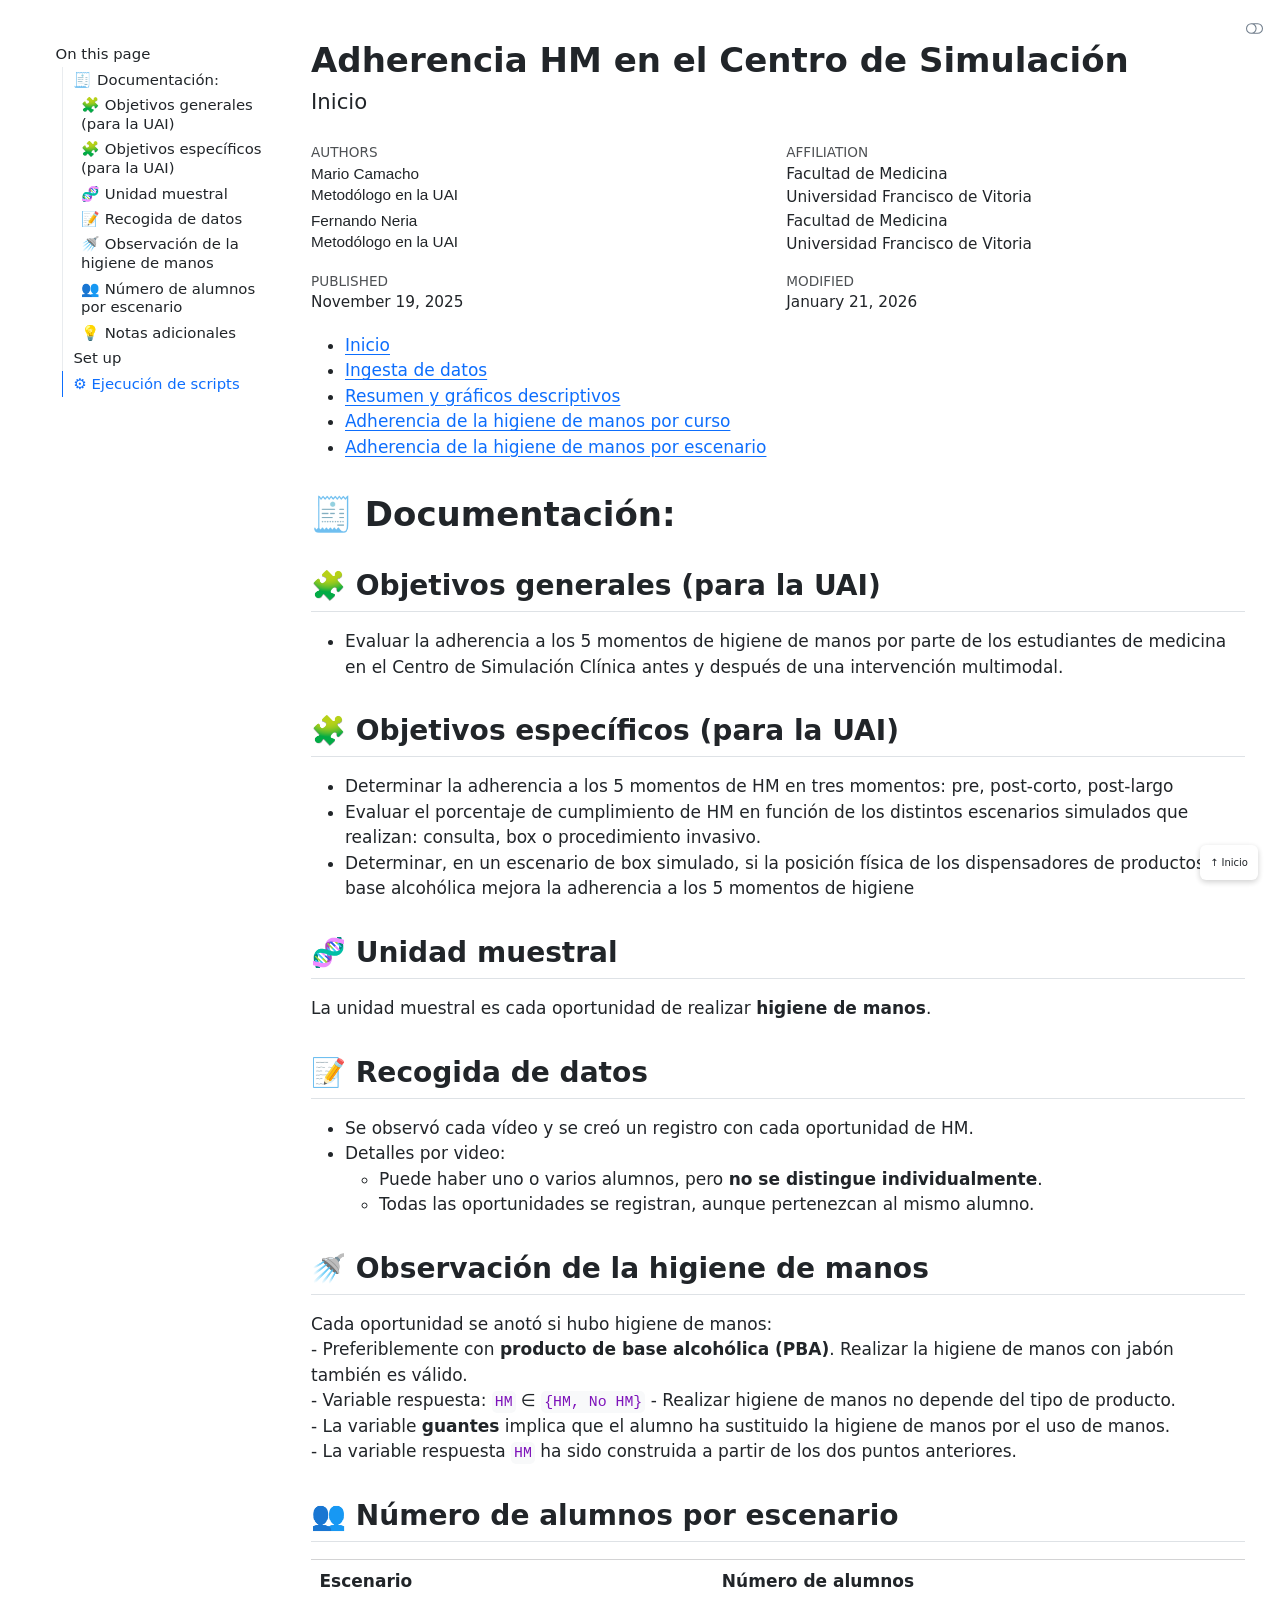
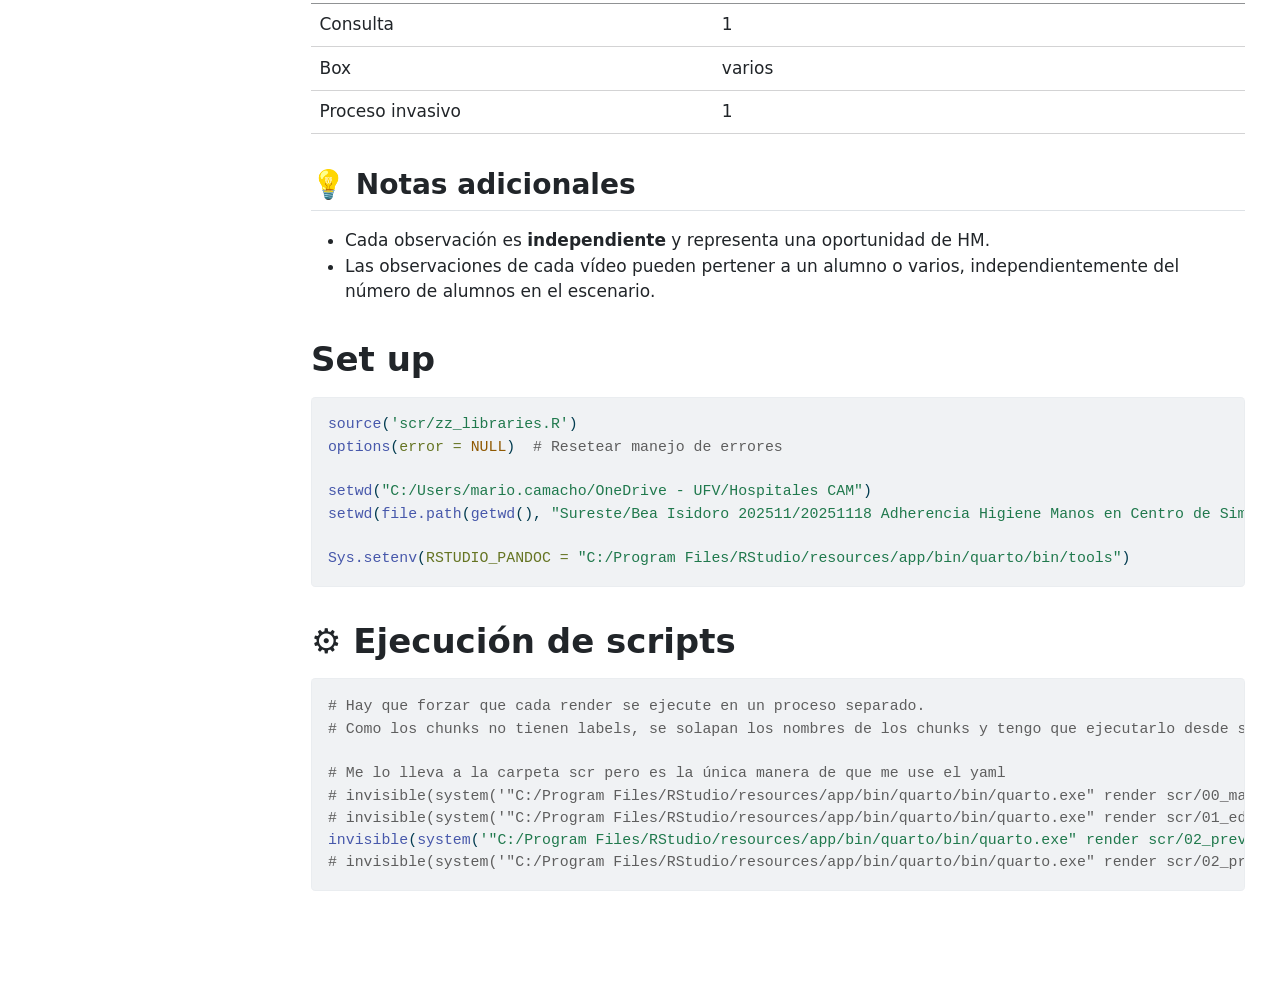
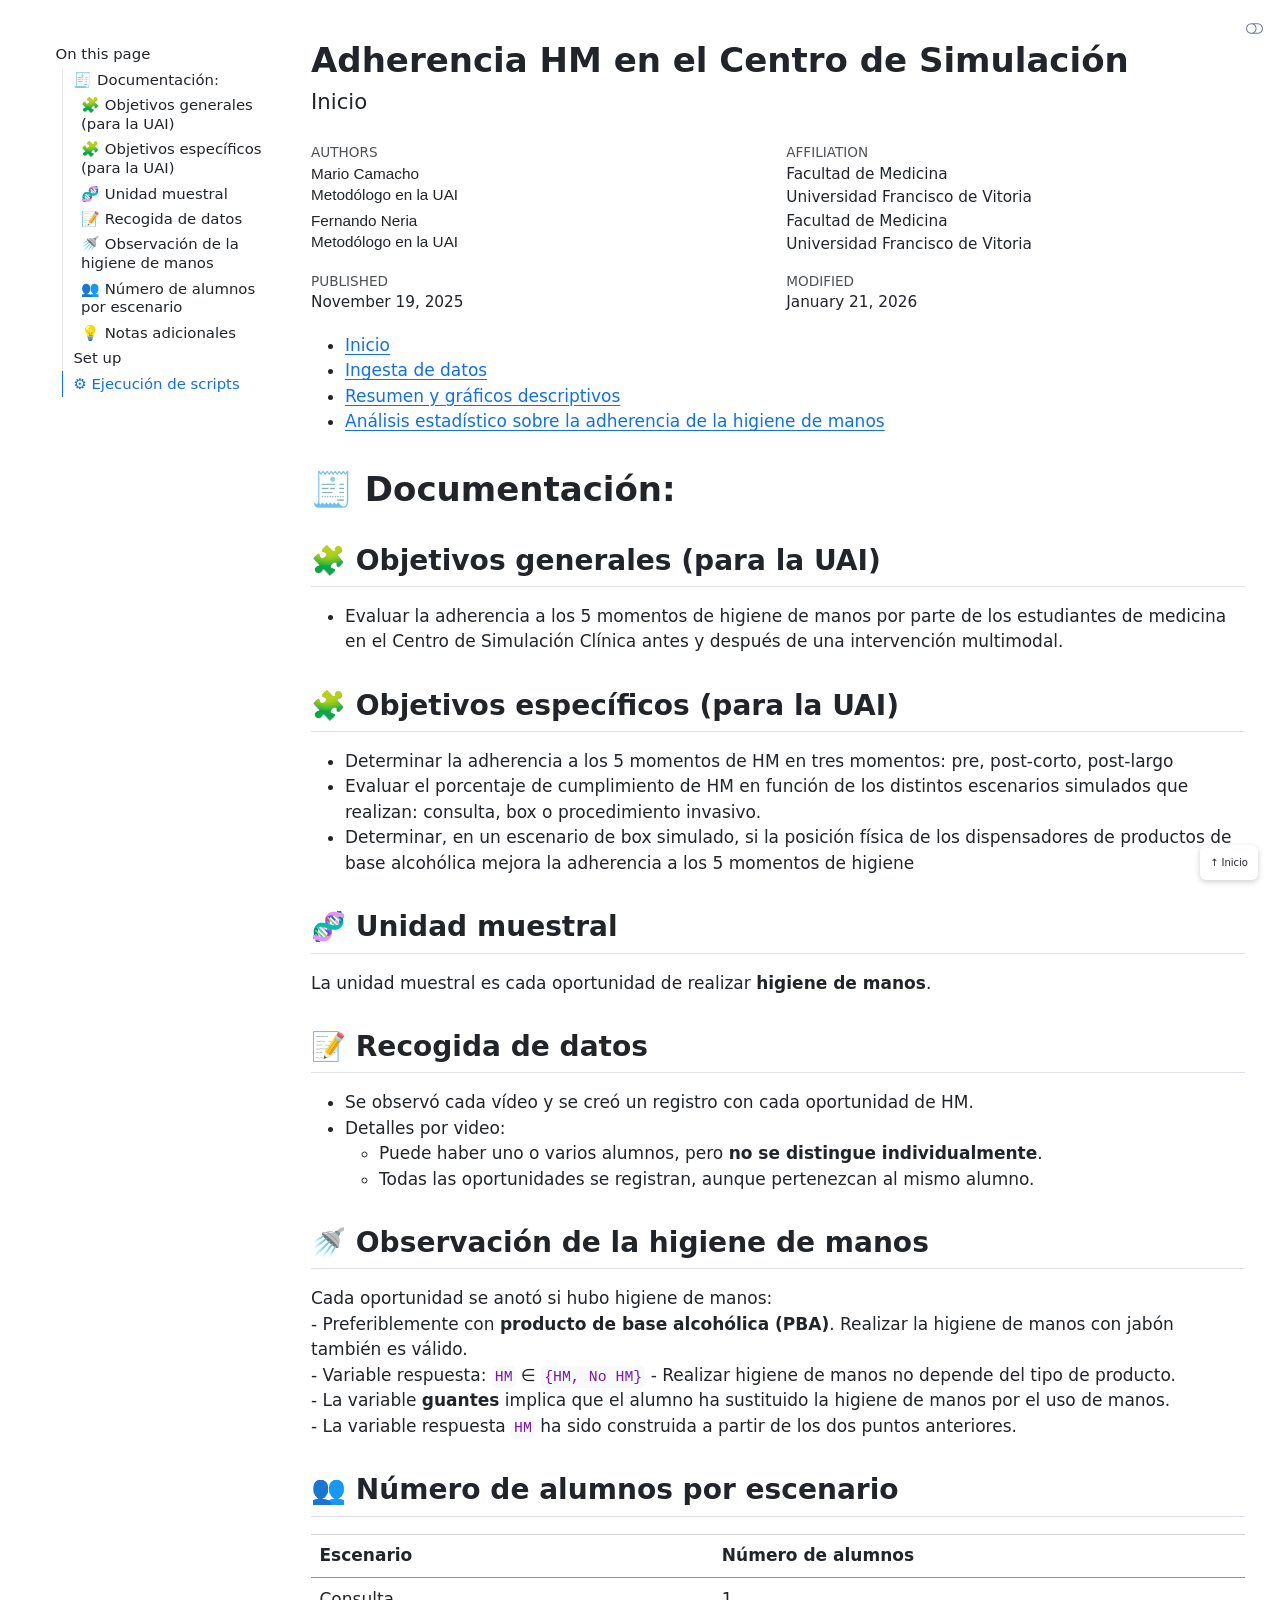
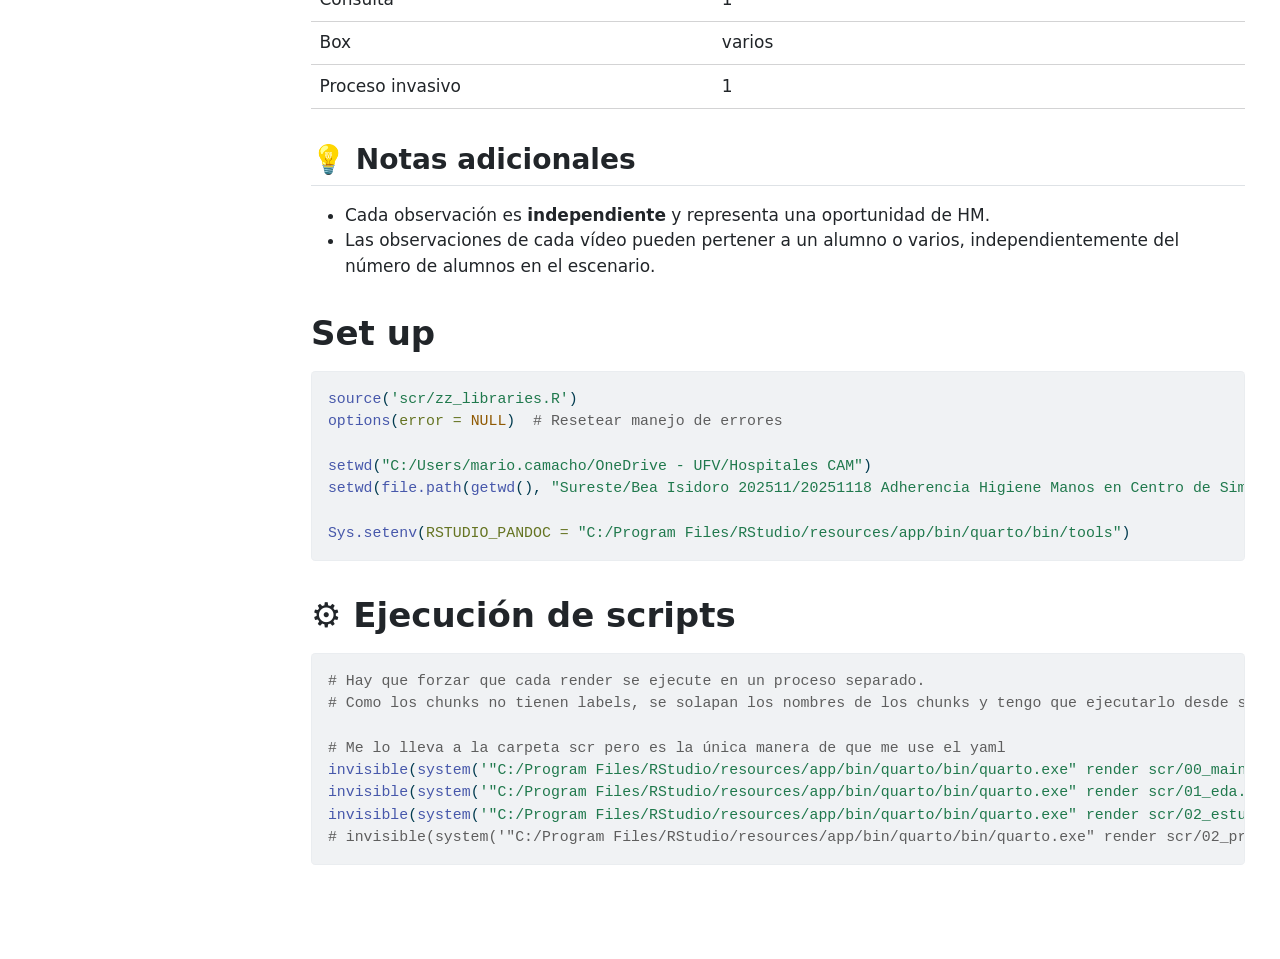
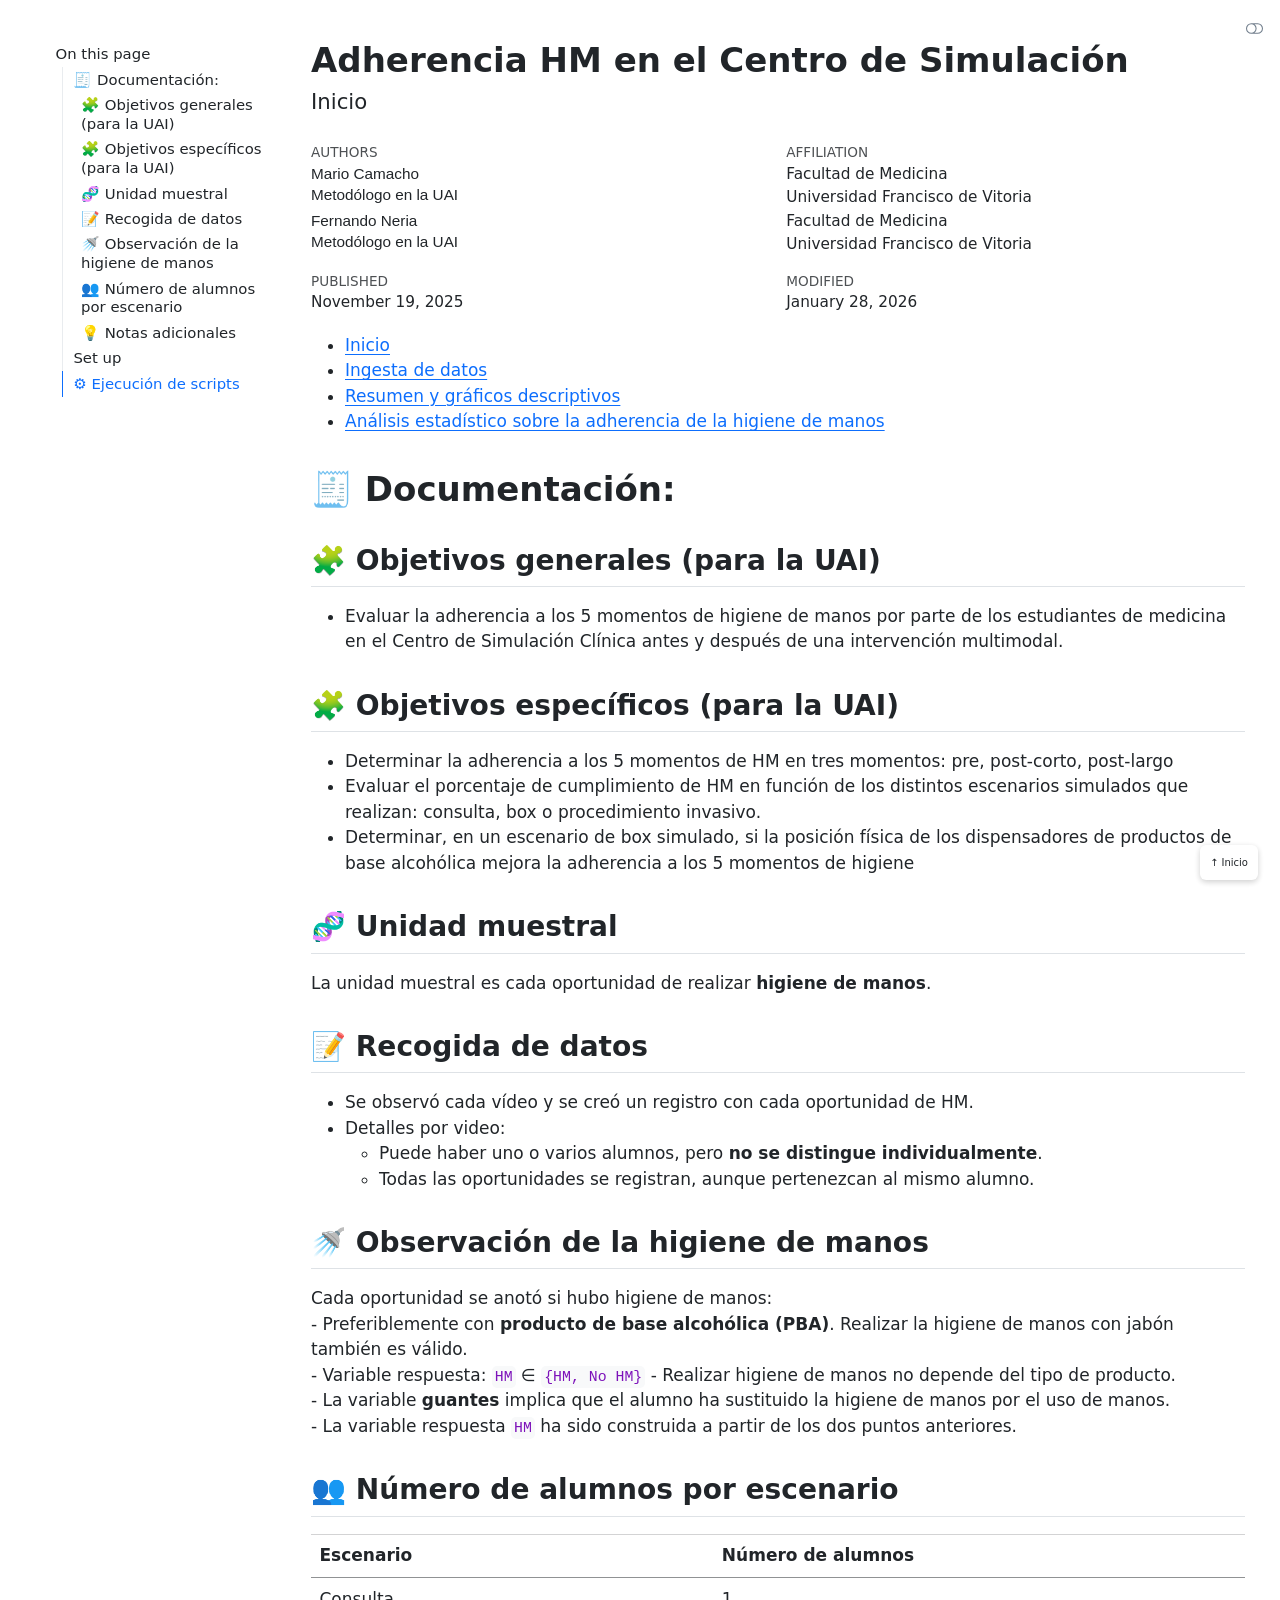
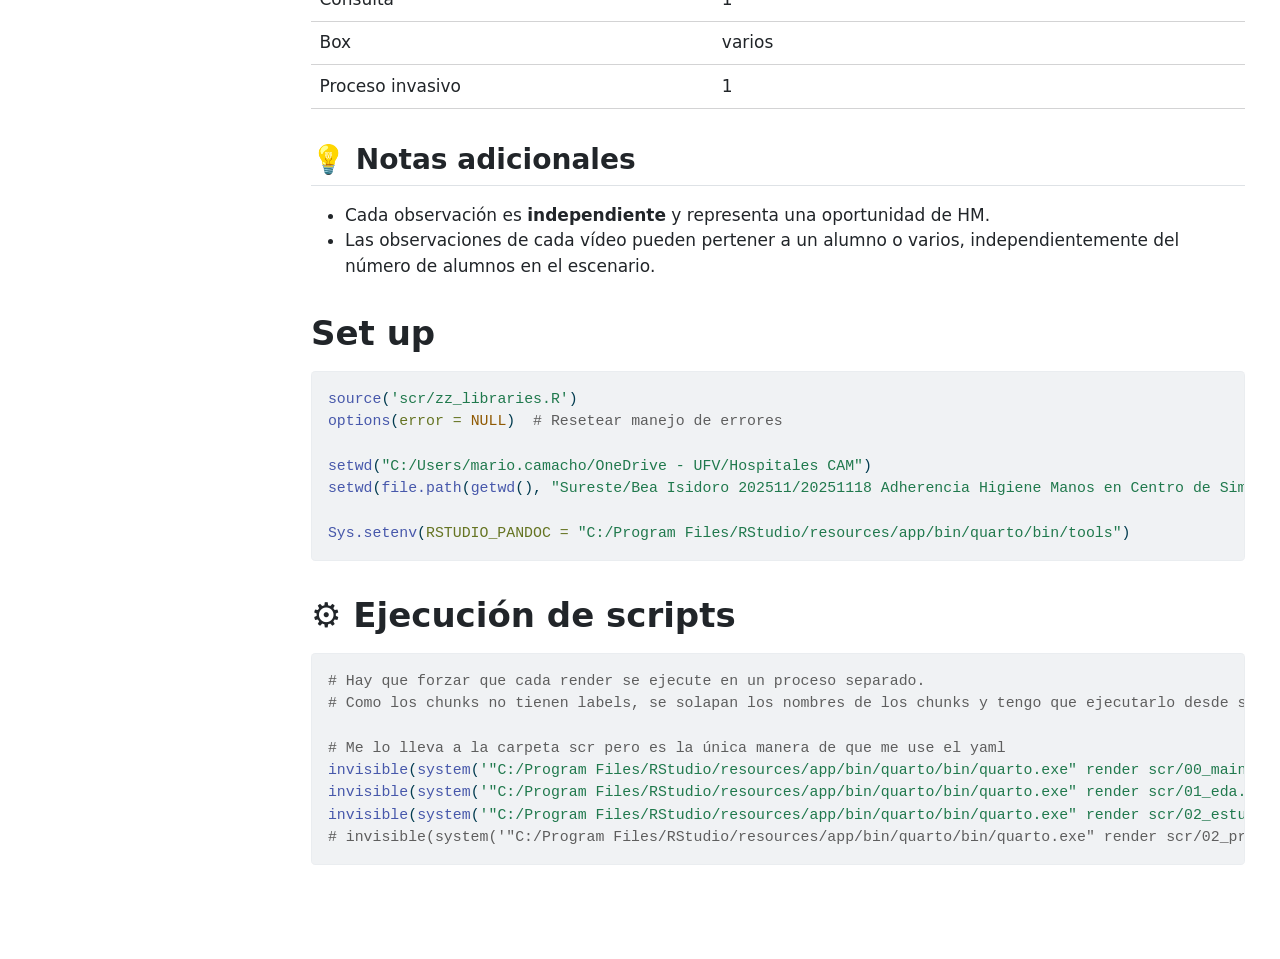
